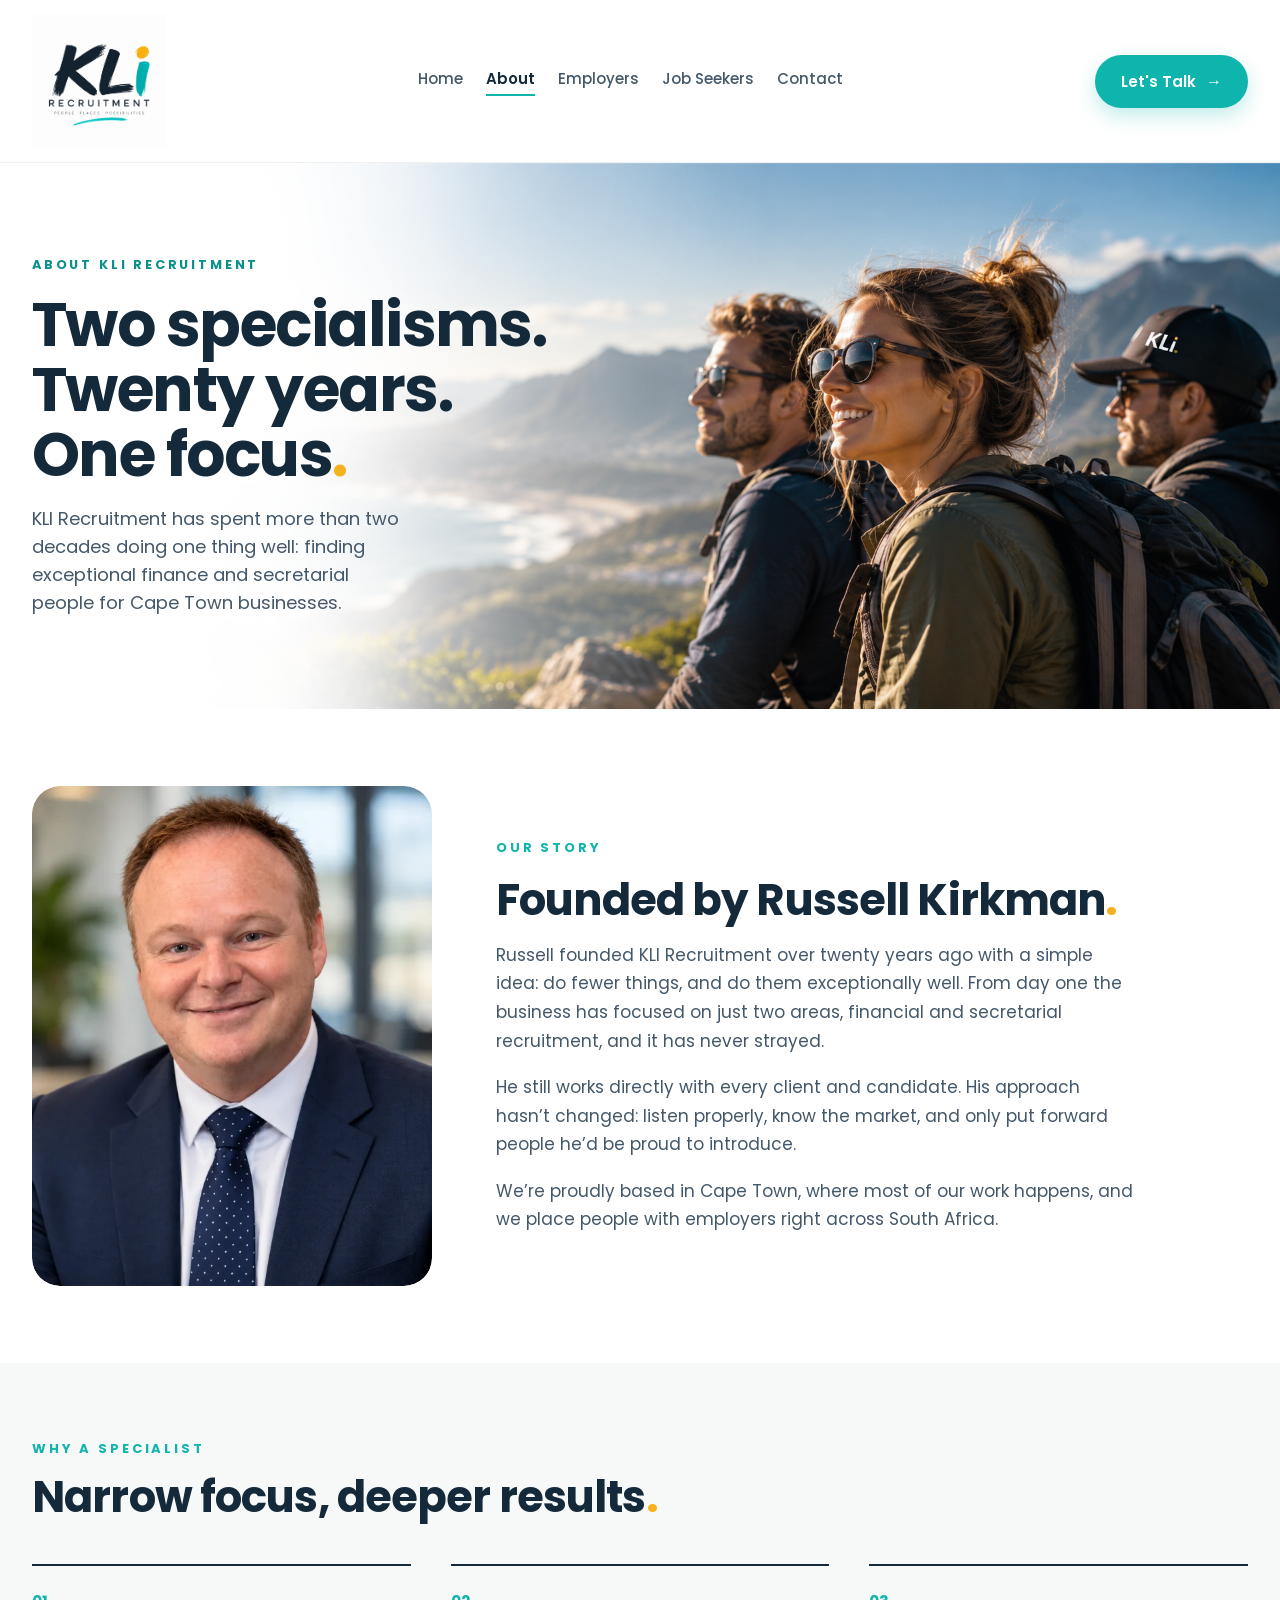
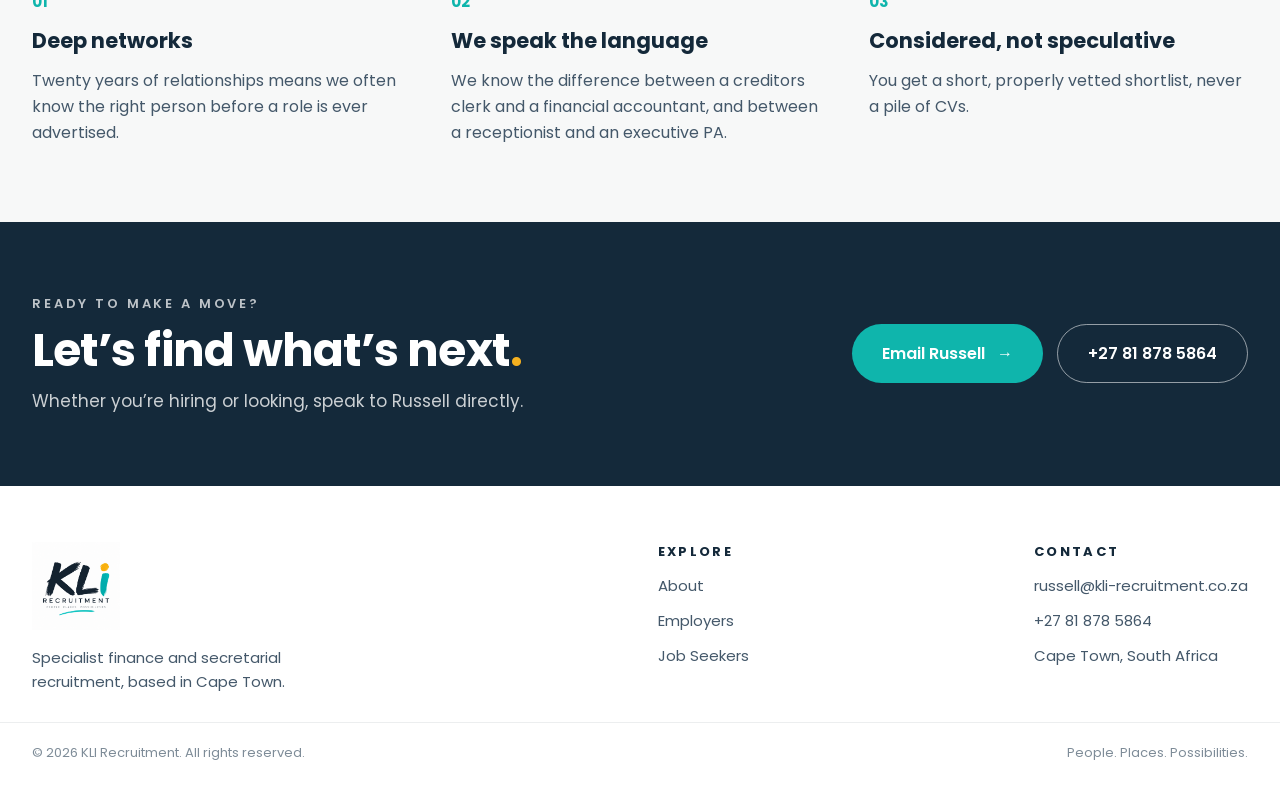
==== about.html @ b8b216cc "Add KLI Recruitment website pages and images Co-Authored-By: Claude Opus 5.5 <noreply@anthropic.com>" ====
<!DOCTYPE html>
<html>
<head>
  <meta charset="utf-8">
  <title>Bundled Page</title>
  <style>
    * { margin: 0; padding: 0; box-sizing: border-box; }
    body { background: #faf9f5; display: flex; align-items: center; justify-content: center; min-height: 100vh; font-family: -apple-system, BlinkMacSystemFont, sans-serif; }
    #__bundler_loading { position: fixed; bottom: 20px; right: 20px; font: 13px/1.4 -apple-system, BlinkMacSystemFont, sans-serif; color: #666; background: #fff; padding: 8px 14px; border-radius: 8px; box-shadow: 0 1px 4px rgba(0,0,0,0.12); z-index: 10000; }
    #__bundler_thumbnail { position: fixed; inset: 0; width: 100%; height: 100%; display: flex; align-items: center; justify-content: center; background: #faf9f5; z-index: 9999; }
    #__bundler_thumbnail svg { width: 100%; height: 100%; object-fit: contain; }
    #__bundler_placeholder { color: #999; font-size: 14px; }
  </style>
  <noscript>
    <style>#__bundler_loading { display: none; }</style>
    <div style="position:fixed;bottom:12px;left:12px;font:13px/1.4 -apple-system,BlinkMacSystemFont,sans-serif;color:#999;background:rgba(255,255,255,0.9);padding:6px 12px;border-radius:6px;box-shadow:0 1px 4px rgba(0,0,0,0.08);z-index:10000;">
      This page requires JavaScript to display.
    </div>
  </noscript>
</head>
<body>
  <div id="__bundler_thumbnail"><svg xmlns="http://www.w3.org/2000/svg" sc-camel-view-box="0 0 100 100"><rect width="100" height="100" fill="#14293A"></rect><text x="50" y="58" font-family="Helvetica,Arial,sans-serif" font-size="26" font-weight="700" fill="#ffffff" text-anchor="middle">KL<tspan fill="#0FB5AC">i</tspan></text><circle cx="66" cy="34" r="4" fill="#F5B120"></circle></svg></div>
  <div id="__bundler_loading">Unpacking...</div>

  <script>
    
document.addEventListener('DOMContentLoaded', async function() {
  const loading = document.getElementById('__bundler_loading');
  function setStatus(msg) { if (loading) loading.textContent = msg; }

  const FONT_MIME = /^(font[/]|application[/](x-)?font-|application[/]vnd\.ms-fontobject)/i;
  const MIME_TOKEN = /^[\w.+-]+[/][\w.+-]+$/;
  function toBase64(bytes) {
    let bin = '';
    for (let i = 0; i < bytes.length; i += 0x8000) {
      bin += String.fromCharCode.apply(null, bytes.subarray(i, i + 0x8000));
    }
    return btoa(bin);
  }

  // Error sink persists across replaceWith since it's on window, not the DOM.
  window.addEventListener('error', function(e) {
    // Failed resource loads (CSP-blocked links, scripts, images) fire plain
    // events at the element — warn only; real JS errors carry message/error.
    if (!e.message && !e.error && e.target && e.target !== window) {
      console.warn('[bundle] resource failed to load:',
        e.target.tagName, String(e.target.src || e.target.href || ''));
      return;
    }
    var p = document.body || document.documentElement;
    var d = document.getElementById('__bundler_err') || p.appendChild(document.createElement('div'));
    d.id = '__bundler_err';
    d.style.cssText = 'position:fixed;bottom:12px;left:12px;right:12px;font:12px/1.4 ui-monospace,monospace;background:#2a1215;color:#ff8a80;padding:10px 14px;border-radius:8px;border:1px solid #5c2b2e;z-index:99999;white-space:pre-wrap;max-height:40vh;overflow:auto';
    d.textContent = (d.textContent ? d.textContent + String.fromCharCode(10) : '') +
      '[bundle] ' + (e.message || e.type) +
      (e.filename ? ' (' + e.filename.slice(0, 60) + ':' + e.lineno + ')' : '');
  }, true);

  try {
    const manifestEl = document.querySelector('script[type="__bundler/manifest"]');
    const templateEl = document.querySelector('script[type="__bundler/template"]');
    if (!manifestEl || !templateEl) {
      setStatus('Error: missing bundle data');
      console.error('[bundler] Missing script tags — manifestEl:', !!manifestEl, 'templateEl:', !!templateEl);
      return;
    }

    const manifest = JSON.parse(manifestEl.textContent);
    let template = JSON.parse(templateEl.textContent);

    // Nested page bundles (iframe targets). Each ships ONCE, in the ROOT
    // document's manifest; frame srcs carry an about:blank#<uuid> marker
    // instead of a substitutable uuid. Every document mints the blobs for
    // its OWN frames — from local text at the root, or text obtained from
    // its DIRECT parent over the relay protocol below — so each frame
    // navigation stays same-origin with its initiator and a deduped page
    // loads at any depth on any host, including a file:// download's
    // opaque origins (where a blob minted by one document cannot be
    // navigated to by another).
    const pageOrderEl = document.querySelector('script[type="__bundler/page_order"]');
    const pageOrder = pageOrderEl ? JSON.parse(pageOrderEl.textContent) : [];
    const pageSet = new Set(pageOrder);
    const pageTexts = {};

    // ── Nested-page text protocol (parent-chain relay) ──
    // Page bundles ship once, in the ROOT document's manifest. Every
    // document mints the blobs for its OWN frames, obtaining page text
    // through a strict parent-chain relay: a document only ever SENDS to
    // its direct parent (which, for every document the publisher's own
    // runtime minted, is another publisher document) and only ACCEPTS
    // text from that direct parent; requests from below are honored only
    // for the document's own child frames, and the ROOT never sends
    // upward at all. That last rule is load-bearing: the artifact host's
    // frame-ancestors allows claude.ai (and friends) to frame an
    // artifact, so window.top can be a FOREIGN document — a top-addressed
    // protocol would hand page uuids to that ancestor and accept forged
    // "page text" from it, minting attacker HTML as an artifact-origin
    // blob document. The chain never touches the ancestor: requests stop
    // at the root, replies are origin-addressed per hop (never '*' when
    // an origin exists), and both directions are origin-gated (on https
    // a foreign sender's origin can never equal this document's; in
    // opaque contexts — file:// — everything serializes as 'null', where
    // an embedded EXTERNAL frame still fails the gate by carrying its
    // own real origin, and a sandboxed child of such a frame is excluded
    // by the own-child-frames check plus uuid unguessability). Shape is
    // deny-by-default: one request form, one reply form, no error
    // replies.
    // window.origin is the SERIALIZED SECURITY origin ('null' in opaque
    // contexts such as a sandboxed preview iframe) — location.origin is
    // computed from the URL and stays 'https://…' even when the document
    // is sandboxed, which would misgate every opaque chain.
    const OWN_TARGET = /^https?:[/][/]/.test(window.origin || '')
      ? window.origin
      : '*';
    function trustedOrigin(e) {
      if (e.origin === window.origin) return true; // https chains; opaque==opaque
      // file:// trees: Chrome serializes the file document's origin as
      // 'file://' while the blob: documents it mints serialize as 'null',
      // so the two legitimate shapes can never string-match — accept the
      // pair in both directions. https origins never serialize as either,
      // and sender identity (own child frame / direct parent) is checked
      // separately.
      return (
        (e.origin === 'null' &&
          (window.origin === 'file://' ||
            window.location.protocol === 'file:')) ||
        (/^file:/.test(e.origin) && window.origin === 'null')
      );
    }
    // Non-empty only in the root document (nested bundles ship an empty
    // island), so it doubles as the root marker: the root answers from
    // local text and treats a miss as authoritative — never relaying to
    // its (possibly foreign) parent.
    const isPageRoot = pageOrder.length > 0;
    const blobUrls = {};
    const resourceBlobs = {};
    const UUID_SHAPE = /^[0-9a-f]{8}-[0-9a-f]{4}-[0-9a-f]{4}-[0-9a-f]{4}-[0-9a-f]{12}$/;
    const pendingFrames = {}; // uuid -> [{el, frag}] awaiting text for own frames
    const pendingRelays = {}; // uuid -> [childWindow] awaiting text to pass down
    function mountPage(el, frag, text) {
      const pageBlob = new Blob([text], { type: 'text/html' });
      const u = URL.createObjectURL(pageBlob);
      resourceBlobs[u] = pageBlob;
      el.src = u + frag;
    }
    function deliverPage(uuid, text) {
      const frames = pendingFrames[uuid];
      delete pendingFrames[uuid];
      if (frames) for (const f of frames) mountPage(f.el, f.frag, text);
      const relays = pendingRelays[uuid];
      delete pendingRelays[uuid];
      if (relays) {
        for (const cw of relays) {
          try { cw.postMessage({ __bundler_page: uuid, __bundler_text: text }, OWN_TARGET); } catch (err) { /* gone */ }
        }
      }
    }
    function ownFrameWindows() {
      const out = [];
      for (const f of Array.from(document.querySelectorAll('iframe'))) {
        try { if (f.contentWindow) out.push(f.contentWindow); } catch (err) { /* detached */ }
      }
      return out;
    }
    window.addEventListener('message', function (e) {
      const d = e.data;
      if (!d || typeof d !== 'object' || !e.source) return;
      // Origin gate first; the structural checks below (own-child-frames
      // for requests, direct-parent + solicited-uuid for replies, the
      // root's never-relay rule) are what hold in fully opaque chains
      // where origin strings can't discriminate — a sandboxed root's
      // FOREIGN wrapper still fails all three even though both serialize
      // as real-vs-'null' rather than matching.
      if (!trustedOrigin(e)) return;
      if (typeof d.__bundler_need === 'string' && UUID_SHAPE.test(d.__bundler_need)) {
        // Requests are honored only for this document's own child frames.
        if (ownFrameWindows().indexOf(e.source) < 0) return;
        const uuid = d.__bundler_need;
        const text = pageTexts[uuid];
        if (typeof text === 'string') {
          try { e.source.postMessage({ __bundler_page: uuid, __bundler_text: text }, OWN_TARGET); } catch (err) { /* gone */ }
          return;
        }
        if (isPageRoot || window.parent === window) return; // authoritative miss
        const waiting = pendingRelays[uuid];
        if (waiting) {
          if (waiting.indexOf(e.source) < 0) waiting.push(e.source);
          return;
        }
        // Never-answered uuids would otherwise accumulate forever under a
        // request spray; past the cap (far above any real page count) new
        // relays are dropped rather than remembered.
        if (Object.keys(pendingRelays).length >= 128) return;
        pendingRelays[uuid] = [e.source];
        window.parent.postMessage({ __bundler_need: uuid }, OWN_TARGET);
      } else if (
        typeof d.__bundler_page === 'string' &&
        UUID_SHAPE.test(d.__bundler_page) &&
        typeof d.__bundler_text === 'string'
      ) {
        // The shape test is load-bearing beyond tidiness: the solicited
        // check below uses the in operator, which matches prototype keys
        // ('__proto__', 'constructor') — an unshaped key would reach
        // deliverPage and throw, painting the error banner.
        // Text is accepted only from the direct parent — the document
        // that minted this one.
        if (e.source !== window.parent || window.parent === window) return;
        if (!(d.__bundler_page in pendingFrames) && !(d.__bundler_page in pendingRelays)) return;
        deliverPage(d.__bundler_page, d.__bundler_text);
      }
    });

    const uuids = Object.keys(manifest);
    setStatus('Unpacking ' + uuids.length + ' assets...');

    await Promise.all(uuids.map(async (uuid) => {
      const entry = manifest[uuid];
      try {
        const binaryStr = atob(entry.data);
        const bytes = new Uint8Array(binaryStr.length);
        for (let i = 0; i < binaryStr.length; i++) bytes[i] = binaryStr.charCodeAt(i);

        let finalBytes = bytes;
        if (entry.compressed) {
          if (typeof DecompressionStream !== 'undefined') {
            const ds = new DecompressionStream('gzip');
            const writer = ds.writable.getWriter();
            const reader = ds.readable.getReader();
            writer.write(bytes);
            writer.close();
            const chunks = [];
            let totalLen = 0;
            while (true) {
              const { done, value } = await reader.read();
              if (done) break;
              chunks.push(value);
              totalLen += value.length;
            }
            finalBytes = new Uint8Array(totalLen);
            let offset = 0;
            for (const chunk of chunks) { finalBytes.set(chunk, offset); offset += chunk.length; }
          } else {
            console.warn('DecompressionStream not available, asset ' + uuid + ' may not render');
          }
        }

        if (pageSet.has(uuid)) {
          pageTexts[uuid] = new TextDecoder().decode(finalBytes);
          return;
        }
        if (FONT_MIME.test(entry.mime) && MIME_TOKEN.test(entry.mime)) {
          // Strict artifact hosts allow font-src data: but not blob:.
          blobUrls[uuid] = 'data:' + entry.mime + ';base64,' +
            (entry.compressed ? toBase64(finalBytes) : entry.data);
        } else {
          const blob = new Blob([finalBytes], { type: entry.mime });
          blobUrls[uuid] = URL.createObjectURL(blob);
          resourceBlobs[blobUrls[uuid]] = blob;
        }
      } catch (err) {
        console.error('Failed to decode asset ' + uuid + ':', err);
        const blob = new Blob([], { type: entry.mime });
        blobUrls[uuid] = URL.createObjectURL(blob);
        resourceBlobs[blobUrls[uuid]] = blob;
      }
    }));

    const extResEl = document.querySelector('script[type="__bundler/ext_resources"]');
    const extResources = extResEl ? JSON.parse(extResEl.textContent) : [];
    const resourceMap = {};
    for (const entry of extResources) {
      if (blobUrls[entry.uuid]) resourceMap[entry.id] = blobUrls[entry.uuid];
    }

    // Artifact-host CSP (connect-src 'self') refuses fetch() of blob: URLs —
    // consumers read these Blobs directly. Survives the swap like the error sink.
    window.__resourceBlobs = resourceBlobs;

    setStatus('Rendering...');
    // Page uuids have no blob here — they ride inside about:blank#<uuid>
    // frame markers the pass below resolves after the swap.
    for (const uuid of uuids) {
      if (pageSet.has(uuid)) continue;
      template = template.split(uuid).join(blobUrls[uuid]);
    }

    // Strip integrity + crossorigin — blob URLs from a file:// document inherit
    // a null origin, so crossorigin forces a CORS fetch that SRI then rejects.
    // The manifest bytes are ours; SRI protects against CDN compromise, not this.
    template = template.replace(/\s+integrity="[^"]*"/gi, '').replace(/\s+crossorigin="[^"]*"/gi, '');

    const resourceScript = '<script>window.__resources = ' +
      JSON.stringify(resourceMap).replace(/<\//g, '<\\/') +
      ';</' + 'script>';
    // Inject after <head> so the DOCTYPE stays first; prepending the script
    // would push the parser into quirks mode. DOMParser always emits a <head>
    // (synthesizing one if the source HTML omitted it) but may carry
    // attributes through, so match the full opening tag. slice() rather than
    // replace() keeps us clear of $-pattern substitution in resourceScript.
    const headOpen = template.match(/<head[^>]*>/i);
    if (headOpen) {
      const i = headOpen.index + headOpen[0].length;
      template = template.slice(0, i) + resourceScript + template.slice(i);
    }

    // Parse the template and swap the root element. Scripts inserted via
    // DOMParser/replaceWith are inert per spec — re-create each with
    // createElement so they execute, awaiting onload for src scripts to
    // preserve ordering (React before ReactDOM before Babel before text/babel).
    const doc = new DOMParser().parseFromString(template, 'text/html');
    document.documentElement.replaceWith(doc.documentElement);

    // Resolve page-frame markers: mint this document's own blob for each
    // framed page — from local text when this is the root, otherwise by
    // asking the direct parent over the relay protocol above. An
    // unanswered request leaves the frame on about:blank, the same
    // degraded state as a refused embed.
    {
      const MARKER = /^about:blank#([0-9a-f]{8}-[0-9a-f]{4}-[0-9a-f]{4}-[0-9a-f]{4}-[0-9a-f]{12})(#.*)?$/;
      const needed = [];
      for (const el of Array.from(document.querySelectorAll('iframe'))) {
        const m = MARKER.exec(el.getAttribute('src') || '');
        if (!m) continue;
        const text = pageTexts[m[1]];
        if (typeof text === 'string') {
          mountPage(el, m[2] || '', text);
        } else if (window.parent !== window && !isPageRoot) {
          const had = pendingFrames[m[1]];
          (pendingFrames[m[1]] = had || []).push({ el: el, frag: m[2] || '' });
          if (!had) needed.push(m[1]);
        }
      }
      for (const uuid of needed) {
        window.parent.postMessage({ __bundler_need: uuid }, OWN_TARGET);
      }
    }

    const dead = Array.from(document.scripts);
    for (const old of dead) {
      const s = document.createElement('script');
      for (const a of old.attributes) s.setAttribute(a.name, a.value);
      s.textContent = old.textContent;
      // text/babel scripts with a src: read and inline. transformScriptTags
      // does XHR against the src, but blob:null/ from a file:// origin is
      // silently dropped. Inlining makes it a plain inline babel script,
      // which transformScriptTags handles unconditionally.
      if ((s.type === 'text/babel' || s.type === 'text/jsx') && s.src) {
        const pre = resourceBlobs[s.src.split('#')[0]];
        s.textContent = pre ? await pre.text() : await (await fetch(s.src)).text();
        s.removeAttribute('src');
      }
      const p = s.src ? new Promise(function(r) { s.onload = s.onerror = r; }) : null;
      old.replaceWith(s);
      if (p) await p;
    }
    // Babel standalone auto-transforms type=text/babel on DOMContentLoaded,
    // which fired before we swapped the document. Trigger manually if present.
    if (window.Babel && typeof window.Babel.transformScriptTags === 'function') {
      window.Babel.transformScriptTags();
    }
  } catch (err) {
    setStatus('Error unpacking: ' + err.message);
    console.error('Bundle unpack error:', err);
  }
});

  </script>

  <script type="__bundler/manifest">
{"df529d40-0fe2-483d-8a27-7a8b4a7b7fa1":{"mime":"image/png","compressed":false,"data":"[base64]/Q2kTYzJwYS5pY29uAAAAABhjMnNoZ/[base64]/[base64]/QglLaxFALtS5gPoGKhkyyVTvEpSZ4pTNo2T0hDI/[base64]/QglLaxFALtS5gPoGKhkyyVTvEpSZ4pTNo2T0hDI/[base64]/[base64]/sEFM3evJ947IDq0D2OHmBvNTZwav7R/MxFEqlQwN0a4B/2aeUQLc1dVowNjEXwdEt2sWC/[base64]/[base64]/[base64]//PUy0oy4X+dsgG7rW3yXWzDnEw8uQrgDxnCa/[base64]/[base64]/zMflibJ21F4bQqB5wEvQUwV6ExLiAuyeLIEFTboZIWT74kNZj+LwVp3Bu4TePeBy8a6Gz1wYri0/[base64]/b52I9yw6aYExqtAypB2mEeLkcIUr0edFG+XQTseoK2wPv6D+gnpYvo/mLzDGDxA19IGspzAX9zleQZTm7MTno13lgR4deCF9zSFkdDd5vfSBmIeZ+jOaRZTl7gTgtHl/J1Qtd2PbZ/pCLc7QfGbx/UckaM1lHHtbd68pP5IyfVgAISUHWKcKBo6ee8hCh8nCrqKanAL/7JdhEZRlWwL2PqfZ70FbBEpEDeQDZcRIpUa1dI/[base64]/qzMf+dhyJTmYKaYgtEO3DRqIq5H+M1BKcV0YtWBhi1cqo+n74wtlhahbLNV2gk6OyZagv7e+Y5/x+ukj0qqFx/JOvf+qnThhziGnVQsD5hJKFTxDLVLM9OvjdKWURecpDnpa4h1iWIe/RkXsCAwEAAaOCASYwggEiMBIGA1UdEwEB/wQIMAYBAf8CAQAwDgYDVR0PAQH/[base64]/3t/AysNAGtW9cutHr0qga2lptBNoz4Uk+STEQxp1eSMqG7mN1QIFuIlnOxlZig8Mz2iGpqiu81nZErnvnQhBKFuw6smxDss2lW5/UdOBOCNeJs3g8R0O8VHYe9tQXKk211DU8mWTuUd4AQ636jdLtGvWJfW5/RfBHIjPGvPC705AasGjJOoj6cPdlk+4QSS9ffZ+0ZiBatubtSIRqCzLypqX6VO2vjU/MzZozypd0UbCsH5mLk5y8yhccAqghJx0+T2JeJRIW3WFd/kU41vSn0Xjl7AugzVDnd5IYF6zu33HB2bjrayikJWnY9rQSoO/muci+4aoyjPX/Pp0GQe1u7CiUsY65LP9a/CJwVNuJGhNyWZ5v2A3PS8xzd7vrQBLWdY8C/nw7OLceVEA3owtqWydT5bI34701SmOrnHzA4cMxXVajV6gXZ/L/5X2mn4DD4/71SPAYt7RsNjnvof7cR/L3CEK/ZWgvSnyyTXbF4kezq9qVg7GBFps5yP0nB0/4tuJrvDq0XHUwWWnEe1xkarXvX8iIsZaKM1D+V8apVltavruf+6uOCbSkeyzuwVL4kCfRXur5wMTcTJzgH1Mj2P9yY0C/[base64]/ygHNQwg44A35f/vWXr3wIIKMszPwm+NVYYFjIwMjYwOTIwMTEyODQ5LjMzNTUwOFowA4ABAQIIT8mFYFOKrG+gghBmMIIE9jCCA16gAwIBAgIUYdtGKDKKjI1KBre//mDjAmw/[base64]/Sefx3inYQTK/w4pYSr7oYjNX6iil50OiS+LkcgfvLCWkD0IHFWCwZaONmoVrYlp6JDbLEQyg6gKzXflNejuqGRb/rjgjp3nAiChKMM13acQN+ki9wlNl5q0hHPALnypUEcooLTwaR/wsIcpeln+DxQUNUL52WlSF0ogN/JozA/xLbeCliAbSxEORhJcPaQUhrhLRWY4ok5NJ8qVunUMzE6Hap90wyAVBQEkXw3Eflyu/h3zHwuV7QCR3zz1hpsqEl4O1g8c0N3J+g3ITcPJhFoYSSzkOHMaYFK4TO7G87e22N1qqc4gul3WxFw1EGTyAyMRUz9ijmUFEV1wK9TJawmBRVLoGlftWkZd2l12nCV5EGiDUaSYhHWRcphV/9jjQ2Kx7WlnJ0G8xY/yagcrg0no4S0YNA67OQevZ720lR7IArK9RWfNcgGIlF9VSwYsra/tpfQkr3cDPoOKZFGPkYwMOZZLsD2u+gSZoT4YjD3wvhc2oS71Y7UCAwEAAaN4MHYwDAYDVR0TAQH/BAIwADAOBgNVHQ8BAf8EBAMCBsAwFgYDVR0lAQH/BAwwCgYIKwYBBQUHAwgwHQYDVR0OBBYEFKQnVIKiioB7PcWGzT9w2cKDmVF4MB8GA1UdIwQYMBaAFPIU8LDHF1Q9I0OF3Mpz0HKAPbioMA0GCSqGSIb3DQEBCwUAA4IBgQAg+yRPQcDAvJiyMhIgEI0gmUg1Ek/ERlZ+pz4/tqUj+SpIPuBRnR9FQHjBu4NOk1DJmyeWaN9NzvL2HNJ5q+/qwR/aP/WYWQjmcM2J9O5Hi6rL7P+MfhThRtiR5py4HuQ0Rv9h0nj4fTg541LtG19m6HPAAHI75KirjoYbKqM3Ifk733tcVNhMx2oqS3/PQ3RgBYBzo8nRd6+Hqf21sYRqbr+IKs6aoZqrop6CSAcMN8UCY1GX21J8bx5nyWkIQtXP9futG16LkOLgCHk8LhsTg2qepeglQY+FEAHt5BjBoDqN/p1SUBrvh97hZM1V+SEg37Yp758nbtG6NEarSiJP52IVd91FI91hLcIxKY/EuX55AgartFfUwezPHQbhXHtlSbAZ602rpMcnQE6mtLWPz3zDtEOndtNeMGPuqBeuNSh0ZKtaNeNbLzo+Tgph1jBNQ5v/[base64]/lsRYoVYLf3ri9eojVOhTiFaZ80ndBN2EM9zTRt/GOT/NNwu0roduhqTmZJoO38+Bi+75oXt6h3rO+3OMy51CozxHYP1kARd8v+x10XLUDT3os8wBjWQBRBmcuUPyx9AGtS/J7KULcJR0UV4QUjVfqxT29UmJX0fbr4aOEiHHrcipFDixW2LhJDsWIcoL7KJI4u77+k0U3ouD8xzyY9xQBQ6vLZJCBk7dVzni5weKreVjwF+dSAouitr/b7qKNcy2irRNswd/LENHRrVW3Gh/vyMjyecQ5FE/fsUA/7/tYEMSa70MRNYeJC26/DK25fKxkb5uKw741cRM0fwHN9j6LpvW2CvCVlhAgwae0VAgMBAAGjezB5MBIGA1UdEwEB/wQIMAYBAf8CAQAwDgYDVR0PAQH/BAQDAgEGMBMGA1UdJQQMMAoGCCsGAQUFBwMIMB0GA1UdDgQWBBTyFPCwxxdUPSNDhdzKc9BygD24qDAfBgNVHSMEGDAWgBRYwkCgPEd2K6jmbqiRlo6WyLfZ5DANBgkqhkiG9w0BAQsFAAOCAgEAkuw3XN5s62TarqERCTByrtxyCPU7vA96PdbG4S/2gzN96B9XQBhOTJmqa9SZ2RSL22vWTPjK0Fkz06GgOFwjiEQk+4fh9pMGJ7yh7UxfZ13/Nasx0ux7EdRAQzdPwoQbnLpkyA+woh1+mjb44dCCs1BDsuBVvYCUyFlSTkp03l3HRVibt/owqjvcR7zVLiy5OBhjLHlat91VrT1C34gDz/Fo/nMA1Fq33iQCl5HA52f+3KYK86VGEbNRHH8Sz42vX+MYyLhAxr3j+dZLcdBkXeVkwkvAXnfRPcdbnhXPe/2UlOcBSwhR2vtk9KsR8DWU8fa+fisO3bKaPVDdUMOWZI5tqwxznygGOwR30Jftb0VPsTMuX0brg7apYR+814Ku+IBvwuNpFTDmbXw6RJIrBpgtr9w0wb6lKkjnh8jeOAy1BAwzyuOEUHDxsh5L3o1P9pEZ3F+F+vHm0dfKp+60n/YheCmB8ONwWHcBEIakOkuXg0bo2sJqdsmpEsshHA9FvmWxoIYugLxZS02bQx9ttNeE4Pzw1chhkA1DjhNqncPxITyEXQb+O9bYIzlFC18dcQ36Mv2ggJVEtU8A5cN0/eJOh3KG9PBRAYceCL3UtSs1bAYQkqQ7a2qduv3AOwecdsIM1Rg5f0na45QcPlAIatdM4olhne/rz8XDQG5wejgwggXmMIIDzqADAgECAhQTUDtsiYzwJAMzLI/[base64]/AGq9gvsGazXma3Gya/jaawZgWpD/kLJ26paVQc7MKwvka88RJL3i90uy85z/0m9EaD/KgYaIsiSXKUQYRF/klEJzSxi/0icRBEg7+Jh7TbTXN7Ls1YECohVG+9u6QmPEq2J16EGtq2S7ZY/PlFFwpxYYiwYocaM3rOJ6pUJZbI0P7OP9CfDs6oVEvJclI3DH/UHLu8Hyhd80Yb4Fh8z+/bujSG7GmCDbkazL7/neoXptc3d0xkEyOZf8WgctBzigxU8oYQ85IBG591mQWsykQ5LQuOrdUWnJWV/Ooan0e7+ZhH91lyA5ICUmZMnTwCqLM3ZMAU6wjvYKFILHvvu0doXcA7jpGM6Ke7K/pBjFmtGZvsomToH6VDg8hzkH4XvCO6c25wNUzXXjQ0Ccxz1AwcnMdHtpqwsCTz63cD2SH9vsIToh29T7v/5IsmXcuC/YG3Ji2nQkDOv30GgnHj19a6X5IDQkrtR6KgxsE8lsVPCwQA6+Rop1Bt1Jo0Q0RGhm/sMDaT2C97imq7YeNcVwojI2IoyUUY0XYBfx7YY9sRlQ7GFzJsIKvg8ixIz8cnxpb7qLXVLUqU667hdum+pee7ISJcvN6QMkWtoVYR1vxJGE5okze2MaoIvKev1tMLMsCAwEAAaNmMGQwEgYDVR0TAQH/BAgwBgEB/[base64]/R9GOsPJvyD/yGowaze2xuTqxnN0DB2GDqTnc6qZwMNORougHTfbfB+E3Yv6epQQYs4PWzl4D7uL9tkVDZeEb5iRbbRIbSAPIwY69qc1kqp1VRlW2vRWH7ASYfr60tfkgw7lNeahvahWc5H8Disw7B/A3Rk0cBSO6Gxeyhr4Q5pl/gCGAwoFzsn/66kEJ73Zcug9Oq5vZTOROKYsQpIaO5VqSGlYI/+ytZ90XuGIJwO86h40MbaQC7IgQULXGKoKsH7VucYeQeOEa/s5dvTcP5GzGOoZPE86a+lZLxev4UILR6wzuO506QR11K7cIuGnfsuvwr20lUrI0IrQ1zsoYJhP89x7bD3l+nky8I8/Kx3t7bcIMFM6YmyD7Ivf8N+kmScCLWE3syW/YmwS7VDfdLprYb9Gdktn70A7sC0R1YjfEgVkQ5OD2eJIHtiCMHJXlXx9gbGUSNXb++HvhQgRnm+lAKxyCAonZWKiCZVBWZS7xh/2Uu6qFoU6cIsrZ8Lw1xC86H1J2R5cYwKWp79uflFeQdwHuFqA7U3lo5Y/UW/[base64]/5g4wJsP3G3MA0GCWCGSAFlAwQCAQUAoIIBJTAaBgkqhkiG9w0BCQMxDQYLKoZIhvcNAQkQAQQwLwYJKoZIhvcNAQkEMSIEIKxcaK0/NXVXBG8oANgmWR+ITiTDgPyEAdf4/+yzKNqzMIHVBgsqhkiG9w0BCRACLzGBxTCBwjCBvzCBvAQgvU+5spBMgTZniG7vQeFt/[base64]/5g4wJsP3G3MA0GCSqGSIb3DQEBCwUABIIBgLmLi+MLym9Ylf1CgjdpmEK/Fse2qp6o37vRmgupGfnnnowtRIIjxUh+oq3LzYyXS5b1F4yxZGfNP2ZqMKE0w+Wp2ftpUPJaNpipELcI/G8RFk9HuvXglGwarwGWF+H0qX4vLXBtjFM/2OJlNFQybSAligd9LSl2fKmVwdL9B1Ke4bBfJP57FzJI5DDWej8TRhVaAxqw58bT4lwJgWIkVhknPr5KJxW30BendSPxN6YFHHICQ6ac+O2BcVoU7l7sobNZ0k+WdcCRuPdDwhFFAcIfQ9xNgXzVaFsZQo/Tk7dM6cOIQcPLsA1WQkVI2mCQo/8usWz9YnxbD5Yf2uj+MdwVprKjh1kYgRnIwSvkAlpQeCeh6+/[base64]/[base64]/bEHXSQcLiSYJy91J7fSOzJphsk5ceqqMqj1ya4FSA/04fzxqdkHWJamLAdbjnAAGcRzcBldWlpT4G1agrtjisAACHMRBcS0AS3w4xULNFssDTHWgzi3Xg6CvY3OdDHlT5d3sK54HISQJE/VcwwRJ7zMM5p7b80BypFrGpKYNLPG1m2vWHIEtHiCdPVDgytTtjh0dPYZsawQof18eXYPCjq+kPoHZb3bg9JD8KDYuuxLKuh5UvgTmR0F8tfUAVhRF7r9uQHqu4gxBhamoPpJtV/98syz1hjlOpsfqv+1sAIdo/6pFMUa0b2IkNJZ3oZQgbbk2UtsHOu4zWr1/M88JBnT3TSNFbVH97AXCy3qpx7OBrNSjRByyEsvlB+76V4bjUDvXCOAixVh5UsQrmMK3UyvxtYMyj5AVM3gGm/[base64]/XnkXDnernUGoaflxM0Emhz4J8RMmCvxqp0RvC1MGby63rwqoBEeEOfyqti8dK3TDFSpiRE/SPWMtJ5wdqsLGbs6IiSQ4QRL20slZOBPPGJrAEni9RJ02tixmgqKKbIHBlzpR1sC4LpbNSwCsod86clbFnCuLKfFHJuNOIVGxsNo3gDOzMAcSXKraUBuclbtxhDTqLTW4L8ZF50O3vEOu9Tq5b77YNxnHY8n8JuA23sWWTvHwM5qwz6EIyfQP+5PLEIzE8D300lNK/MXblChWs2W5rhMHPX8vc/4J3Mh9G5ks+D1MRcZvserQXxAgMBAAGjgYcwgYQwDAYDVR0TAQH/BAIwADAfBgNVHSMEGDAWgBQ5PRBH3JePr4h7TXMYHc3l7qSlKjAPBgkrBgEFBQcwAQUEAgUAMBMGA1UdJQQMMAoGCCsGAQUFBwMJMB0GA1UdDgQWBBRj8xGiXg7NzcUQUrk/89M1Zm3IfjAOBgNVHQ8BAf8EBAMCB4AwDQYJKoZIhvcNAQELBQADggIBAHcFB+y6Jzj4zPVsCxkVPijUswrPd/WGaHx1g+VJxGj6w2a90nB3/EwmiPcwS1QfZM6RfACvt1q15KqZn4c26WCcsCKOveYU/8E1G9hkX6zRGz7hQImoGMyJ56AyZrUuF7/xOU0a/WxzvvYANnDj1V952dZywTJM9IWpHUK4RoKAM8VoLLsS5fwynolfn9D+n4trXARedJ9QG/[base64]/6NiRjjRYNobf1c62JcWTWfdzwTMBFPswb4y5Bek90ntoPjb2+ex4Kvux+vBCdDHumtgbSG4Ysfie0CvJxI/[base64]/[base64]/6XSKq+/[base64]/WdJfnOnCOrV9PRr5ENrGIjsOg43d1M+ZhKcoUfulZk4/v99pS+EBK6LmpGUQR1ELprtlAdWcOitEwgvyDZfhKGbvdElzzIiY+dmEnwYeobXcL9Xy669kxrh/iV994t99GfCVH4r0J+qcKI2wG1gLG2cGmKz+cjw3KPwozKyy4m1oXNYFUc/5BsdXamajMu8elaOzBJIzV0rhfuDWaQ0H5nZisf7moohZMTeo9DNmMnx4REfT6fiytJ67Xb9/[base64]/dQGcwQtHcThBzzARBE+zj4RYZmQgajqNShFYzJzvYo2Ze7bkcADT6vJdwvEsAu8sOvOLx1Ti/DxJ52+NoG6HnseotGkuc0i/dplRfvVoB1uvaiT3cPI1oc4m5XDUlzJTzbgcnaLJbr5Cf6EOSJ5Ec5qbNUqtPdCifkxGX+0Ndosdgt+vrCON/tedtabKUuxDwpjkkBdM0K2hUUYstS0e3vT7QkD4u+1tJVLKqMQyotF/9S4cjMNIDeSXL4/9tQGNFbfr/[base64]/uefDuuN3IiA9RXVFlmMn2CqF8EHzDJazAHfv7dc1El1CD1/KYFU1pBOSv6CiQmW14fm9HnF3SSyAS46n69LljnDsxxl4GOy946S4WIJTZp1TmNX160jfHTSc7cGJQC+rUkzaTuLPF+fWrV9U9xwjyfeYDKlNE+V/b+0yTK2VFwikksa9uvsFZnHPnfIU3YXn2tx5zV6L4dUHH5izu1Eg5D2NQtXFERXP5YQhohhSlzfZ6HRXztj2Ib+0stek6b94rYQfmu7p3XJ0eGLIS/7hPhd3MkwMtnGnGFO/fEKti4zOT6oyNjFFt2Ww+LR9vo0xPcx6LKvexsOtpLmIUGdDmZJXj7jWf1RwmoQXW9tvW/qTJDvlQ7TDZQokVvEPMAqnwvJrwpVftLqIYe83Hy+HrM9jUkhx/uZkiT0dg8j7ZdKXMIVMcY+ljj/TYM9BP8XomWUFgutQwAuoWzNwItOYWcKzuc87af26GRvtZWBrvG0QmdDBrSG6/9py0QVfLFYRgGtl99WM3TXdhsSlv0po/4R3Wq9lV+UaswJp3PFP8S8NNUkd0HbzX12mtZAwDiDv6a46s855Ch/pwy60sVAvrT75sm566rFbi8KSMBX5945VyNLJbKOheusvVgk/iQr5he5xtKvbfa+Hjcssi+EGHcObAFt6nBXSxUknJBZ8XdvY7ytpnehTDrF1GZfrQeN6OcXYXwj2C8N8WPnKbMa+8/bPoRwpxc1qPop45pouWh6vrUGwXvd7pWF3f6clE5Z/R2H9CEB5GliuVHIzxVfPvT6EzLGyajjvmlLpvLqOJFPV3qGVoLNvDC/revf0rkf1faP7Z2w5ML5k17H/oB0KqZZ8Zs0wJUlTZJUu7Jovb6LkQ10jlABooIbyeYCGzl0y1+di3m6dpcm9awY9jsP3VhSRlOB5CizvzgAsuX3HPJlWbBa5prKXoZsgMdWoDpMemFMprIvx6romtsVQWQSdbvnGw9ofXbu+nCyYLYbmrrVeSNkgh2/l/Z8st7iEg2SEMcc/pqrLDhehEufMHww5lrWbggO66X+a/pwD9OGoAjhpAoLxtWeRHnGmEI7muWlT0vBvIQ5aoL5mKPohdiDN2sVsx1Qew78IhXtor9sqXz5LDadvoO0DwhY50OWioiu/32/x8qvIGN/[base64]/[base64]/FoV8JM8gsa0iP7Jokpab2k7+sZsriUfSiAj1L/YEJG0MKpi9yDpeBIqHaTrXXOc5ztUh5k9WPxQjMBTn5SPe2iW72wQda61EebN2nZEfwzNm4128a4JQC53+uS0KR7d3InpyAtlsORKvIvT8LgRhIvbYN3Uwrv7UKAX/PaH/wyyvx/Qx8aWpaqMGIir6xobK5DlkFJe01/E8hcIHH6onDxmxGlz7wxR+YYoALhf1yaaWzuPX1w0t0TPObl6N83nPOcH871qSit+mqLxC1VaVJboFwlwFJY0mCZfURZK61eVY5cOELBcLs1tyIHeAwyzH35cZX4nrRFF1aWr8hA7pw6WhDelNZcEES/iP7TiIiUVSrPwTujfVS6EVTJM7vhZpDKAJh3dGIOWQCQ6Sv6PnCbF/r+YqjUt1LMluM4YtLESMKibvVxMYmA8NdRPZhf/U3M2L2KBUSgy3fdE0CgdixFbxoaEMtXMQAlFBCg9etYEDOTPn2SkqeLfgWOqSVq1EGvm8A++CjYTq2FK++o4Pj9sVLV1t+0GjXwSKfcxWIWF1Hofz6hLY6omUOS/la/084Pz3gHxnHzpaVyyJ/[base64]/nkt6pYIWraNzM5fSsquAMWiJnk7ySk33WZ96MqnpfFTYXVikZzBUQu7/BnWT7/pU08IgG7VlnC+mgN3RbcqFNzO720EarnMkoB+ODvMaVUs7ars2BM+IRSIwMr9FpY/FwXgt6nmLIWAtp9MyorVBUAWyqwlBcccnUcF5QRexPZJNEigXH4Kl/5yvBWMx/7xtqnnbpWE53AqoO1ptDfdQj7A54OKd0qJhFpsc7WjZRDC4ofemED7VBatyJSVIzZUSlNTHjYW0O6BtOXxYABZtfGHuS5bYbwS90fN5wTT0YnJZIUAd1TG9J4sSCVkFK829ajsTiYts6SStLelIY05qi60/EkJz6qLT62tiLVsrNwYlDUWde6rYT2gSrIMiJZLTMOT0I1yfAUet1YgUwoAWPyiakOEqD2qKSLKTiUCH17zQKHG7Mw2LAGFzhdeNkHEit8g8J5n3b2BcevcCFaM/LKffOTd5cAabK9cPusnL/ebleYM68SWPQvbplND4kCDln7kkSKtmqHhHix1XSzxJ/JG8oaBprWtJFVr+lpeDsELk4xM3rqkKXiTEEBBRitQKV+Ur6qqvGSpufI4W1r65pdkm4f1ms39udWLGxzMfpmg3g6zyzygj2V37oqPl4sBuU5UvyhWOhAk4jXDrb5MG4LaO7/kCsmgszhdcHrrKWX5k79dVuJtmoEi/vBbpeVqSt+r20/ITqayIf+ySo+JYeTkbqV3q9b947t6IYLkn9o9L6ffQXOggby3UQPnqPzr7lDKcfuealYcNeMNzuxL3T8UfhXEXkfSJs2ZW4U+bWWvBTgaszbwh9N9c6avbWOfZ87w9sFPS35LzfaoofGLE2aLqaNwTueY+uSkxHgxcjvGvHv2yw/lAV/Be2tDQCqxdA+ZHQgSZxu+WqdFCKqRmtmQb1p06U/msqESfWelTkrcwMH1jrFHSGC0M6VLl+sa04DCiYKdzmdm4BT3LzWlB3RkCH0uo8iBBrb2PWsNf5H4ZnCzlpSxyWe489IIQrVNQLJSjHED3l2vMwBT/7ARi86z4bnlohWG9uNCoT3rekUCadbiPzP+8PvbOmStdSLUPa/BZ8z7iOgSkKMbBHZ6ojFlHS3tTnTLP0MNw6022Nj3x6z9c9S8R+ssQXrwjjLMU6AuP9orzRtQavNyuq2wAH+10C22RBA0zeJFIqJH4kESzoW5l/gueBnPFMtIeDAB7vrs0h3tyfD1qq6FMBn32DN2MuaBK7Hs6R22b6gB8LOK0Mo6PtfDajsAB6MAssvyeEQLl/6UCWSxbVppgpT9SG7VfSCrS/[base64]/aijDwxDGkX5SkGK4coOgS4p/[base64]/El37YXQAIaBBJQ57cpPJQOQYvXI2PdebD1tEBHaZtAfYXVRNwk2ulykxnNtZuuW8WNtknhDJe7QK0kxnbBb+qENBzL888m3Z+5yK2md2iZtjEZ5kJQk5eDcBYga7yqmtFkWfPa5Nx73OH10kxNC5E8JkoZpKfIunPxFafgkdv7ZFCurcvW/5Hi5kNDD0sbG3pXcuHcoX+hVRaVf5XPHFTjaBKOjVCm3PLTgTxn/wargKI6VpSFrHmjqs6GlqUQz6a5tQj83cW5KlinabF50E+0v4h8vpnPdB7CvVzSDYfjgirCKiJ3EehIcMSMeJSl3vPm54xJ/k34SlLtBIZL5SOLmswoWWTMWg4CXZA3UuylUHX0QsrUiOdZhLKb9VVY8J3qxLqnnlISdqMZWmqUjPXZsmizRJ+I1Y5lK2BtffIm6vROB7HHX3gv3i19p6hPdsbI4jLxn/0gkACpvrBKoXosZe1bioYrgyRIjTrWA6uux5asJB+7sP4VNJC6fMNmHiG24XJp+ebfkpa/yLR0bLhmriT52GVKNAG+cBlfQEuy+TXVukds29Kz5gcy7uic1UmKAmD+fd+0kkGhmLXltKi+9gnz5KaceJCz8xJqIRfsUIoOotHs92CoY3VtIq10cJ7BajdXMihnk2ZXWxUg6SJ3LZ7oSnrN0yktxV6KdUUmGuZSx9489/bYujmXK67y8gr5W2fLFYzL1X4Jcq1ceDvotB11pvquCXAOjU1fbMCNmwLUL28zr5/sOjTb9bgcwuVCphhutbPCcmZxXtRuUiYte/LTT+6hRR6x6dXIXcWPxO8ADpG0V05Q0WJa94KBl2AVATTfqNNYvHtSUbt+SVKr1qgdHKkinkCS5MGC7/WwvWh+Btzg9XAlO/WVmFYvPOYlhN9M52mhjSjBk+X8j7SO/asDmWN5bbptKs4H/l39qchydaDwqe0HoZRjyKXs8wwCpd+gu42uvebSWRLXakS+2qGF8nySpz0ZF52hZghI8NdLxUdLZVirQWxXsOMd4FUfvbzDbAqT1rJdFt5mAgPbo/34w01exl3rarCqTwCYOuNwWvlsAfLPl/5ZSwYDRMHqUdyng6DCasFk8kIR7vSU6bAf2kf2ZLb6ZYpkgBzW6kgGF1ct9MNyOthboJ5Bbv3/KXFlxceYAFUYog6S9R6Czn35zIsyKrAW+ADcFMMyvFaet///sfQGQDvKW5DaGU+jaHHAbsNwJYt8j7LeC5VPuDIo+lMr/e4KOjMDtpqazSVWXcwZbiCrOiP4AxTZ2DdTMrJSgcyKHyNaKU8wofxf7gzdbKQxGlIJn5vUu0K6bzXqkiHs67myXGZdhES9x6rJdzfo4bPmkRs93vWqt+ScBsc5d+mf2r/Ar+by6R1Bp/8Me+tkGJb+reMY+ezgHNxLb77ZlwW7iwGNHp8GDahb4Xzt/vxY07eIWiSvg0u0N2+FWQKOIcIkREbCwMD/pIxb5qG8En+SySjRVIj0lEmmYt2sJG5qTtqUTZAbv5IxhzhLV/GVn2Bvz3AsFaIt2vlRj8bJ1bnrdUj3aprvmKjf2j+21ljbUmKn0IUDkAvW7/5rnSrQ1hKR7T4FXLOPq+OlF8+qsv/ewLCaysfJaPg5SwWjTMrGfCr605MvYV59wm8W43z9mFHtQSRdJJWd5Ccb4N4r3mw1n3umoB1P9EeVCK5usNvMKCdtga3tYpx/3bjMVxjPFYQnuDQovX1fikW9/ks2BApidVzC8swpt3n7UNI9HL4jr6R4Y/cSZvglVrsGLe6q8W/NDO6FKB7Kndxan1XIig/TPGqISS26N409I2a2Y53cQwEseMROyd4z06gQIwYtd9dtw+iUjRBWksIZAWA5tWM4Vr/AlTIgxNHwRoTzntYUUSMKUh0/ZGL6XtdkhYpG0hVGR9WODUCWqTbtgZ/7GBsabY93dI7xuyG4tDQ++DkGN285fRazZYqikHG6dmO4sEND1ZcHI62EHuy7rn3ynyeNdypHcwxCNScNOTnDpFH5jO/c9EE1630okNTrHIZT85C8+/lNmKmtpSVl08PHsi56m1hwtGBNffJ+zlTQpp/79sVMBGwb1zo/yuN+rXG1bqdB6YHQl9bpmYYkcyP0NiOYi0xUCOYf6FjJkaluNrVnDPxv/DpmEqW/hX67whSH+I+j3CzcY+JGDtlPlD+/UNSo9D0utJ8FxS1/0KrL5O4my9v7EB69LjT6KRZeyF8ZlSnR5+/IuLy64fP/iANjZl70m3cFH+5c+TvBj6S2z2DK7mq4bKFdh/JAOX1m9IvBj1GCl1ZWOa5cEpNzbpmh7Xi9OGcbroXmPKVy8bz22I2qH3IE4LtEe2R7xNUoW/2ezBDxWt1V3Euz6DPsmGH2YGC3BNDTpdaBNZGAQuu8bzy5A+X5kbCVC1WAlY9vJj9vSjeo5S+mxtQkb/CZmMEsWmZUm8A8HqaOuAF/mh5Hwi4MHven3ItpwA7C/2qW6A+PWm5FaUdtuglVL1kjO8suOQyHmBik79uYB19iuoUHyw2NydMrECxLqe6wBwQvWCQ+6uUW+zB2/2+ta63ZL9GgyEP2NCOLVZXYNh8BAIf9iySwC4HtZWZ1XhiXz4wdJbaKgZsgiqWIhZbCd3U3uYewqxV43IPZEz3C0V+Cs5zZkfEKqxWuw2DgDENhFCvq5U3T4St1PQud1sbEu/52vo0LDKdPHUanEjLgVevnt5rIdxFTUiJwMlIEDgBlawaL55sNKOrpsm/[base64]//WquBZklkRt6qsRDOwlc5+cVj+Fx+CLr6UHE6ylSdMNlIMBD2GWPxsi+pFKfhkKxBUO54FpatKLfci8+g65mniwLBViBcNX6xeOyOwyyoHJz2yoY5hBwimXWly6im8+o/OGn+uLn9NBDSqc2VcoBggDqQJJFPKk9YYp/jkUSGStDs4iBq41h/ZTMJDKr8EQRgkmBapXuCEnlhhFi1kEBkx6ABgiAXUnCHbrH7Q+uWE+vhbWlVZfM7s1+lE7IbX3iyG7oOEv26NtIoUZ7MtW7OVvvxxm+Wr364Jp5ZK/RH+v8vl88OLurN8vWY6CP85T4/V0UCrYi+DSUg8rP7YSN+YM9uAGthIZ9UpuKvURxeDUDT5d0JYtAgOr2oJ17jBeFet2kR79o6MEsUsTcBiSCoa7kYs1fk3RtkPzsDsGZaf4NtgVySocaCRdeFrzlzNeihGt3R/[base64]/tIpAW+d+8fAANTn6c6krIj2aSh1dSYZmlqOv7ViqdP6LxMEAwnT5KBP+77/[base64]/ZpmFU/iikrZvbo9bT9ZNBbcI8bZUOy9lTWyHcnWRcJsWOXejyts/KgQE1t1qt+eKAp8l+UUCU43twLqqwTdrbaYbJw50KQu3JS2IcFcLz5CFwlK3ufZ4uOEG0/R+E03Gb91cjMDvB5zIWDNXDR4Y8dMCwkCly0XqaQkVugvqQ2nFuTRIjIngcr5heQkH56+n4uIrD9VW+zui/C4xXtavr+9X2Sd0WtWmmlEYmdlt80xVw39nHNk3New5dexleRDeF61jsnLFNQKjwRnol1YqlLZtLgX9irF9vTCRAliKI6dhSa0cmHHDPJ8hsQ7F8sfj1OqnNnbiR7DjqZKOfPvv5l+MVtdJE2b5rBUbhXfAzxofYaREvNeA3eVelcUJV5JmuVGi/BKnTb0ii2GDmHx1MttOGRqTNJQrBPgkmfn2fptbOCM1VhssR7oNJqrMf0iN4ZyycGcnOxiG7VWkFu1VnYZeTMxE6uHJzNJe7aN/w8vRL1F1756SZaTA2rX6akUyvzXHkZKBm99j940J8xaRAsFuYzCSrNEWWqM59NqKVBWPZSbNTNqYnyS4qcIjRDDN1azQOqfATjaykhCFN5YTFetmFIHnfOMM6LfBbNTOheWv/MuQidT+Z1uiJ/Fc4aTXoyJv2VjV4yL0/xTzuENH2zmFn656asAo9LAcSdUi+wAK0rVna+lvFv18ytKbzQNH7uzk2yzLP0RToWmJs9hd+FY93ZOvlwQTN0uX/NNNDM9MaKBW7WoeciHf4kZu11jmRw4TkaQvAIKD6zYGWJDVnl9WszNQwkHvm54T8dUho0yyif2jb6C/3VFKYAxx5a0DCv92WzOD7v5QCnK9X4fnV9k6RWKDNtuXwe4WrEFn7UcnPQI1mFwfghiE93mM1S0Su+zkv27tk/T04EQEL9UhrOznomoTSrdSf8lWZ+E0waavnPyX8h4X4T/[base64]//PL2y3ZJgAOZYuHP9ZftSMEQRL6E85Ojs+TzlzE+dOTwvw/Rhe1eSWu5g12gQ20XyCVgw3v/Tfs/iuv2SV4ui7Rz/Sb/Fzv2H7UHo9q67v9IhZfIPzvDtZI0arIIZ9tiET8Wctp9pLoNKCnGin8VU/x7PJrI9s6X9N2XD6mQwnSqo/D8lHAiH/Z/GNStPEosuvWeWH2nkhtixbUc1sk+Uon+Snw+R48cM9CKZheoDYKXJF1afPYqKLVyVxz8hhuwC2XXSinoFLXL9oi3wNCAONCLF1+6VglV+5hvwSxanKWxIi7inO3PScO7MWgiZ+yKgVPdN5OWlsg6X/ZbiORlSyVy416ypNe2Z99C7tCiytCGwq2WPe51dzzBcmAq5vUcUCBc6AxelRNhwc0myLMojUtZCNhDp82csU5pSodClQUMpHH5a954m/pJllTEa5lpC1pqT8J5rVUkrUl4XOC9s5vK+sxhSUIiDzplgv0WKBVVMhTvqxgdsboCGVoRtb97KnsVTUNgIGxAYKel9VDJs7ReII2iNS3K+7BxtPhEDxjScE+/FIOOc/HZzfeAnikVd8DLggUlB410pR41Gz9mp2i9t8wHBapRl5KD29Otgk+NKd2Q4iaPNGuXkVnRrdlqhhd9ObZNT48lzMuE7eUXU8l1ZaedJdrSLi/Yb4bYclAfC34iaITlxs6HZM0wK+EJh7sNyZs5HOAdPd3yU/w36gia4lv8vUnctAI5/VqAYC5ZeY1wEn9Jm7BIG/DLnlXPH1kRe6Qorg6xaOGyt0a86u7k4BaQzPqLYVgKHJkozEpE4x11RhqMgS+EiVq/1fBqd6AUhg+n1CV+WbYmTTm8JYsstIa3BuTQaxvDAqx8heyVuulGoWHgrKpTrTAHfi2ewIHhlq61nLuIz16lf2R0+j1CSbEj1p/N9Pl8CX7Bgvtcb/Lyxz7p8FGrcil9etso7s9RzpL1lW8EBDgIQgRqAw/[base64]/9wNeTfHP2i3VEPX1LUBW4JE3jDpZ+9L5dAs3WJHpQesEyihw0n3jWvhpQb/I3fvlnL06D1oYFY/iawYWOyy76EPu1FhbohTZF0TXsOjEYM0MudYd5UTEyDRYtsGCDCkA1m5L2A/xu2ZNIKlxoc0hBc2FpgqlUSCQyhXP2wZC20l+02KrlafjKIyivWoW1OyMdPKWqW230FV78RA1u+W2SWlQMqmFOQfAnzODPHMlnOc9KkiHCay/1+Uvli1sK0JkHTTvgRZuJt5UBSYXIyjOjkdF64XRErRqQgCrBye3VxbZJVg94hfEdmlbfWQd7ehP2IFc2bGvA2haNTa+wqo3RvVDJ++i0MbPH6pTzLMOm2wgXHvrN21OMGo0gRR5gofRhn/7Flw6qr+SGK1X02bOeSEoOtlTMRqSu6nlVFdHAhqhf5UAH+J6Kk++zXLnwuodWlrkkI7JtNgHLLB9ZBZQ0A37WBe+dW9+HnEoaNTazDBaK1kNuiuz7nsQvGrjykVsIEOZYs/uoSpAtirfAM11Nt8lIDjovtnLMctuKXgrDAocJhbKWTPcCu8eIkIct8iZwcKu1i3bfmWgyxjtOPTREPOHIEOxF1cCVtjQi5HetIovTd/VOYBfxVUpTPrtwAZRHHcH/Ys5elvFoFC/GDQXuaCYFc2XlgYa/vl8gvF1JdPDCY1tXGGS3fCIdBDVNL8SXa2ESdMMN7jza8YP/ungKBXyw6OpqLiOYpeK5QmcXdCiY9CQwnKfg2uW6R7sZngkxoy8CiCseTixZttFhPJc4GH0DjWQ4rpFnjfKLDyfWLEftDg+VrNmCmFhq2rdLw65e4mT+Iq8/7sJEzr+8bnlTTJJi9FP/1DDkJAwQSZNul/wnr3xqTn6vAfp3t1pT9pvQmL9ycvzR90gxL/fRNYt0b1TD3pjbiKoPufOe6uU9NJZgaLoI03xuF33+qK03OBdB9hAHQ/ve/r/HhDG1TXq8ZYFh8d+cYs+7/0p7GMuuUfbjEpg1en3J6JkguNmjtMs/3oB3srnqYBM7tyz7ikjffjnFK1gpnSeI7ftUet+lgUsJZODREgFNbK0i7X2xbzleN/YciPjp1YAOumFTsYdIJ8KulR7T31+5nt9rjVTWpO4LZxZ13pvRyftBLOz0iRfirtFDnraEqoLNAWmeXSZBctEC5Ji1IHs66FD2FsS1nsrSHqckc9p4pzkuluIlFdS6YkjaHUZ1bIBP8gMCnaM6qQNP9CgE31n6yq/ycbM0KOosIiPFcrUDeLEwi0JH5fsXtFseLlbp7SwyMdXQ9K7e8eR9zN7eZV4w6QNsc5vSZ6sHWw6UCF8W4BHR1BqSFr/WIFGDsfoT00Yw8HTwZioO9U8YZMELtXGqd7iI2AadrbvATxbUe9Kxf7xrBgXnXtC3c8bZicsTAtYpdOfFHG3nY8foUohH3YDlS0JW8Ui94Q2beGQ6hKsxAeAKb7FXeRvsxJ2nLglXALu71QfBetGyXOhVre/bX1WVpKzPidAvJXBOt7wv8k0w9ii5+FVy3LGZYRs9JuDtKpxcutjjkVbbQmEkxP26/Z546XGxab6aMip2k3bOj5HBHYy5ElKcwZ3YpSURrccB0QNceKyncg+DK7H/gaV89FkxGj6dOCSr1hGCmDSRaPPv0G5as+iaEMME31KeTKSoiH499465mOeurjDTzFYl6oRju3P+9O7ubzoqYjiXhBzi+2I/T63hn48Hfmkd8+xn4CdgrsmQvXzGz7cMXp1p7XvFmFJrC8BjZ2M2kqeqo7hWNC70VyKLPdKzClwVqX/czDJSvChsgEelSaEnr9bK9UdJ2VGDz1PN3pCohJN4/zvKy5l1nrFj15fBh/B2+tOvV+V10qrf2QvV+wOSMbsLWuIu1XN1l4v6nKdayn7b7pbWlkx64POzM/NB+T4ROkotXckL3r7YLWuFPAV8ZQwZfgKLBi8/t8e2GQwx6Jv/zoiT7X9YlxE8Dh7+YwFqSs+tN4HolNrD1u5NWZl/XZX0zMaMucCJBGP4bD+4Au7s/LfFDlHIf+050H8vB/7L1R7R+iRYIwup6+K0pdlo95Of2V3XMOepkIdHuTX3u5uSlgSqhy3/TVGRWPc+lyqUnqFCyfD+KOpfIt59IzmPVNnZn1NfoIELpnb6m2/PILol5zFfx+r8vOM7twuIlsv6pxj02yoCKNhCkMGg/LJ3K83PNxhPIG8IcYY8J+hR0eP0gqhUqLNZNccTcUrtbiyK1BDNI2AajLj7W9xEVyCr1tsxWddhiLzdqt5twXFRnT6IUQY/Xlv4SkWAdDniMH06e5qfa1s7xRKk2Q/Ex1mx2DSd2k9L0lgSOGya7H+7qAOapc5af8MiHn6P75HpkjplQ5JuCWaIoy1/dDYtxR7SCi770UWXsJl38AwOb9vSIpoDYhPzjNjj+yPuKMa29A8wHLlrliFamtTZF0oKoTTcYlrwNtf+DoJ8MFE0NAe8JoYl8powzmRyju9aarrXS0lKaAuIaBJBrop8gSnYVC8an/Hzdb1wgX0wq4YOlU9UvdFz6/YoN711aey098pd/p4Gp22Qte1XbWarD8XYz+dShOWWKuHFZT1DebBtZcdxoH6Wzd36QtsKWPpKDGRHNkoIbkfSqp2mTKk1HHgHXUUG6CqVTZt5mywpbx1W308bgslfyYN2d+GDDxMqFj4Ev7sOjVKgq0ngWqmwQ5QM1bC7yFlwh0/fVEH+EWTEftLhZ9H4b0IZEBeTqumkvSAOBM1fYTeo/7aAetBeLTYQ4RCNSuuDIDJJ/MYBU1/B3KyodsX6xS0PQQkjWIqnYiqn21roc7qnIiki4bvR51/BB++sxNXHGwSYgNi74LCT/adF91pgOfXERoYAAoW2Sq+AML3p2UskfAQ41MxxXGTA8nODwLExQUp80O7CCHDq+bbTb1tv9/G+yuunZ1AQw7TpswlMSG/YQlDos5AYWdqkvDQvSCpkFRUaYCwC9dFdMx6WsoKOXbLaFOyWMefX+tlofbCqJV3vVtlro9Pbpg5fzr7E/WVvUNKHP2TPV/bcuahn7LPvfpafy19TByOGNBf9X++H8uTJuGUfva4GTrqUmh4iggrmTEw/BePgQzj57UzdQSLiWi7PbeNnQo0/bOAk9uLkWBo7d1k0Wq1z+8KGPMtSgfv6+HMoRiSTPWtaRmknsI5PVV3hAjGbRNCYU87ky3djw1+XsNX9AxCr8I/89NJX9toAVtLf4YIRUO9jArFYeKmm+2LcUBhlsbcQ18mLZedPFgJ4vz6crp52flXy/FkGBb62Vx6BEuSeOxDw7xpb1G0U6eeVMRQ5wt5XAyAMdP1lBMFk58et4v1r8Wyo21UGBiQvKeas4Ty0FuE2++jDe/nI9dcqF6pVcl5EIiKmh46iSxfFKNoCz+UguwOPIexba6MjdlQCGXjsgOMXy3KqQaQiEWTRkoMBRbWnMtLfhk1+rUYoWUXx0ZK/[base64]/SpakI+9fZkcY9zdGcHBmQQsKenfrQKgWpDA8FWWzEBPoBmGXBpRDVT1eX48sJuu26yyM8i7PhPg3EUwnkVu8Um3p/H3U82T9mUtL4rVVR9VQOk4YUS1FTVZ7PfR43ZB3NvYKdtcWKijWjsnxeZURv1Y+pLbQt9PFrmOgYiHg+R/Sgh9HcNZz3+RCSXbb/7KB+2e3Gtj6525oQl6DBaeTdux9DNGKCUrp0OBpGOpRxmQLSG8rCHZPJurGnUXrbJ1CqosSut3zrw4Zu6nG/2l+X+XiKQl/xQGukt0IxtuTPYlQ2lDTE/7RRLTmqzoRXhqKi71jcHX5KId+pvP4MFmbqSWNBgwQ79naV4BBEc/Tw8cO6Uqbd6Vu4Fay6lHWCltteaJqqSpNgHxNumrs2ObqfZyEUTjJtbprtspQj+QqBZrlFqZ687qJVlK6n4oRnrS/saugOA8Od8gE7O7LHJT5eaRiI9zNbnFIBQOWqD4k+JSK6C8/oD1qzSpXqtHgzvjessDNsKdlJxIS/RF2oQ6eecmoB4oSsYGmpQ6Jg9n9zT2phc3E7SIEN/F1z9oTmNtBSHdoeczdEK68EnLvDHMUoSVbuFr1yeF9+MTgu68jls/eBjlIY3X4TNTFW71qCxQ4JtT4mCZufTHnq2iUq7NjJjQRC16LPKh2bMPsbfQi7LdSXWfql0d8L+K3S0sh3Pru01xPrbEC7LfkRyOVIPuhII/nMC5JFupogmYFOGjArdW+QIJDbfLxEqlB2Dgh0xmAai0E+qSQonDGjoFIoEr4B7YiYodrEyFx9sbtjUg5zZhJQ7hBSuZ/QlaSROLPXhH+GmG/ibPEcWJ6cdBdjNFFIZqTjFXk26Vvd56nklK7y5F41SNPmceWx7NSYv+cqQdi9pQBA/4JbJmPih07NIQpTY7hLjZNwFTnO/CPA2yYuqT46CUC52d46igYQcTUhm7Lf+GjEDstkzGnDwU1d256DZ6B+3qUWyxb/TrBJ8RODArdLPHEkUtGwfZR2MG94Pn+/SaDxqNEBB8vP9ItkzwHQbGg5Z5Lcwit5pMs3Gd3wWi6MidPs5o+7RvC0kuwirRnHZ/[base64]/BMYZZISDbFr23/GMf81/NjFedzFyxFzr/O9x10+SmVlOWhVSd6w0V3IZlHa2y6b8iXu+k6YvJ5yBvU/kcgu46DiXzVBtvknxtZd/Su7VaYLMEHVndg8dA4TqDelfbFYvkA26FXr61+Zy8Lin0gdrWIofWb24V7a3XlQQeNxA0KR4hprko2yKj5uBmlK4CNC6vl04ganCWUHmeE0Y8k4gA3PQij6olgBTT1eNhFKXaxZ+AjidxhrRXevgLUTZqrgEvLQyA1ou2T+l1/jFP51oh/q7zEy4vMdWNnrXlA5YcW5slySKY0YhC89Bjqyoal9MhNssYOnV3va9SvYUeC3cswU2qF3KQvec4YWJYMA1kMeXK+KmVt31H9cn+sRuo1hhhT019bF27118uQumWXcHjcv/3PWudFL1lZ7Jr8iuCLM28Otq7IqzikRYkvvoyy/hiGPWH+Z7A/NO0+VxdjH/pCzBvgSWDNNIiupVYqXrLdSWPkI5V7NdswbzOkzVfH/hp5fmOvwglcY571wqy9X3m98HmECYl2P9PbIwYvWx84d1Ms68L5qv3FSFrVX2zwAyaW5fJW6s+NFOGtW0pf2+0cQ5NzrolErzO0t/66hojJP+2UURSJYlK8ucf1wQ/hNIXeugC2FehDllmJFrNH1IXfbHEm4dfK9BtHgwUkOBHkhN7vIvPz4AHtHFGeWsIJD8fqaUrXkdXqkCylAxc+8MBXETBz+8vFj2avtbV30zRe7Ildwewowl5glOxIUZkWBv70mzdcmmX5aAD6qM3P2MIpbkA9ja4L5xdUjttjQRdzNkcSjNiFfahp51sa/F0xoyp5lVkqAOFm5rQfyzRGSdIL57pklX0hWl85m/RbUCcPt4jn7VsfzrwO6pZdcpnwoGEMCIvfmGR179RXVvtGa2pMzzX3d5tmdS9Ujoa19i3ia7MOZ2IQklLIFPHK0WaLy+yxUgZK97MGujQzFMlUIqczTJ0c7jnVIforQmKiqmr2jj2nB7mkVpMA6x1+yMyCM9SixjQL1OCpgdJR96HImGyIweh/k73fSipW2q8kIE5Fvx9iVi4neOixwTakcK022h8Ds4BTT1IdQGQpH5ZJNNLnIcZNEoM3cCJwAoqFP+LhL0HWAhGkHZuQzwJP6TOtBWhxTPFjRNukoKCP1Vr2+ZKC90QzshoIUwMLtvADuS1bVhU6iNxux+Wx6cVaqycHD1AgFfBagmVa7cu231bYnhpC44bThCx1cb/OzqRCCmlA/B8EE2MNfPlfGF9GaYrrckxHtNLeafJr/tLBFcOq/SEchCLMY0LZYHoMME2KFz2/OHlkG6otntWmORfCcyYD2G+Eb9RIeGBin3CvnkaZmRDLjC8utczr5A99PPTaIsy/gUTzFU60kW0W+CKNvhC0yiDAdS3wSo1qUI8+1TcHMQnP1NiQFFEYHNtLG1ecun94jqTvMH100kaLb/qR40+9UYiQ0NtgwwGfs4thHWXv0jB1JVFU4TdadX5Li6QD8vfmdvuXpjsdvQ8aZUCICQCUPhR/LWitAo3m84zzccDSTN/DyQFQinuuE9r/uhbyRis30WAnlRbtB2F2vSm7/gbPc5t4MntInC6CwP3PlpIpzGr81M9t+Xlgm7ENvoVtiIkSItGKXEK4Bsc3qVvhNX+gr3XGx1AUXj0mEhltgzNRGhGC+bCavm2y70ETIWbglgD2zcZFS0Ljd3orN4pRkkphydsL5Npn0B/CA4niawZe0WUAr2VBUbK7uy9AvJ3rcfhYUR3aH60QxHjJmU6siI3TX1pzXg4Bdp2vKpb7NwfBfluL33oPUUHfc2JXe0xzdl9/[base64]/hworohkeO2ysXShqbyFJCea0eBp0cVp12Kw7knQocC8HqRsagum3EWakY6dnIIEmta+YbjZQNcsJItxmN9MeRR2OFYHYXgDk81e/nxXC052QIijS8xheeiojuRgrjbQwGgZqPMu8zAguxtz5n1mR3AnakVU6zM2Ubo/zWQ8cNFnqtFg5JuFMxHINE56PVANgEqXxgJHdRRb1OCex1FbqWpQAyiCNvV0CeIxk7OSFhMeyAsC1Z9QsPGmaZECy4tiDMTQ7lopUM3wQyyVQKLZTAi63o+0CmF6NtuwOdk4WiXP8Vb6zqbzk2Lr/aBgHT5DNZhd7cYYIT5L8N7oA1Db7Ax4hRB+nVOOgFfmdLqk4scFBhTCepYLpJHitWLZDLDI0VFrPWMBM5cIANdM4tZQM3ypcZwaVWOmY2hPdsPArCwHV8udfekMr2vu1GT2kayNn9xU/nFg/uRhmO+wiLpg6Bb+JdWqaRKAwwond4EQKX8Qoa/[base64]/KaUHWJaHh7oDFAKh30VkKstJt4nXr90ZMvJNboyUJQ/D+YUnv0VIaMaOarUej0uXKYEvvDUUVc6t8VZv/IKY6BQ4bMna1u2QRDVxfRzoAAoHgoQ8sO8GF8OQ8KN1fACxu6FQLspeMuB2dIndx4bJZnvmaiGCprsGAZJQsxCnbI1F62GSA5HLMSc33CTXHXruaelAY1ABekpBfQF5KVuCycBWxErMEqMSJkFDGUXn+1hfZS2khAQPuq/RWkzN24iv7FDtAQcgyI21FUC74FRazqotDwY/TeVDh20BvGsoVWv7za3g0aE/AriLQlP1BR4w0pTPmMIbdb95Zc9hFs1fCrymqRZ4Gq3SAvAnq/P0Z7pVbF+E7GgmHyZFw4MOOqtORXJmSHaEygnidBvUxtDQm3g/xtw1BCJEECfT0ZgtFf4+iZzuEg1EVU7l0NfWOZLFaJU3wyrKGUl8JDnbABRH8PgA8CJTPQOTZ4jds6UUbq1fdC0BDyjZ1EbUjiAB4OpwRDdL/[base64]/OMpqN+D95oPtaSW7JLZ80plLnM+I5HOEGIiudp3C/CRtfkENQIKtlSv6h99upbfOQdWnKraLBeSfi+yisSJh7GtCLU4wPmAwESFZO9fgzfQDxwcNVC/PpQkcm25of2WPnb8J2um5aVuox9hg5P6rO2eD5gPU/NcdQqHXQaYm2cvEKwr+ps0Sz9zUUHspbDxPV7WMunuCch3cOQcNMiFt4Tcv3Y3hu4R8AfVeI3rfRiQ7IAQW0G7kjjyAJsJ4SN9f5BNbAmVYdfzpK8nqBcmQIdfeiPwYbas+6CJjRI+YO7FulW7T0zU2UzVQCvZmQPIgfqs/eUQL61VidFXQx6YUnrLKgEc5XFOFzKy5Rz2yFfnVYrVyVKvop75UJcCQjjCv7mQPrQfbRdL2O/62TUqErVNPKt71V16ojRUZvmvW6vRgzRRZs0Cucqb8Ls2Am+a3QboFyujNNReYRuQbzXF/7eNFVJL8O3JGIyoqlnMXO/5atNPi/kU1PGtKn+gcwWnafRVRLQFu27/whjGWLh5TEg2uvBuSrEsdHyK0jh2QIdfkbFhi8Bp3+AsPNIGzo7+uoBxWEAqnRe8gskHKfaYoq7FkDd7rrgvBwOpCtQqCPRTMVIwEau5YemYoH5c5O3OIM3W1wg1kqOJ6uOIqpBPXjWXFJtEycxtSy3Fi/IpLR4yKct9E7Z4B6hfBj6dIhSV/PrSnElnS+q8F8cpWiv8yYNBOC1Mke7IkvAzdPpr5Sssl4fWDUaK+mZVwwCF1xfr0kPTfkwDKJE8aADYb/euoQqZmn/R4pITOnHCRZ95rAPq/KZhLMGlHxFy5VEaUp8xGcuLQezTAx+G7ltcrz7r9oBrIeaictxTrfKGdRqtnMbRtWLgOaGu7h/1gXblOKo2vaErE66MU+W1p1xFGRt6VtBxjL2Mpr98NOdqOXebJluKoP1ni6HnONsAlOsn9xByrVEzChoXGzMQmntXmg9jEcu9UOTMtk0qsFW5ovB4aecs8tu2/0Nt97tSSLvb4pwnfPyNEpB1rNWrKNFZ3K5Jupke2IjpfcI/bRwmwOeKjlU41j2dCKEeMnPdvFuQy9OUT9D72PPUStTgh1n/RAHYo6IyPrYSQlwiCnC7ZttRi/[base64]/aonydTv14us9yL65gUfZdq4yKFVsruYpy8fzNhV7YiR0x7d5OtGCWV7X9N8v851Yypf1B668KvS4Dp0r2feqR/gULhIOe4mBSxEcJwYV+3ZJf/2Vk98Wi+w26wadkp8n8/[base64]/co6dUWaIiGL85Zl6ZNJMbEPWpesDpA6mXxFeePt4csnjKAae/DVIWt9vPF50KX+mooL7ZYxyx13dBNYrGbWndV5W6YciAgDYl9zTOFvWCki+1hfn6jztTFQ+0+LbF31t1YsUiuQ8qCVPgTudwGGm/VqUQl9Te5JeQWUphni4LvZwTSdzST9ZMBZe/[base64]/LjYnRQmzIpB/VaW79pUQ1hS8OXfgotrZlNP5RN6dS5WyEHTXSJnG1iF/NMXkI/iiK6rJn93efWNZ8Dq+Ayb9bOEbTCpbEuR0MYHKWajpuICZzIxiEu58xg3nvBMYui2VamPFOq9BrBEq1MUSpOSyHal9AQUZH2usWTp4HLjoVV2ewJ2LQzjbmdk0xcXeImWXIVMfWVX3Sx/J/[base64]/pk18i5Y2A6IGAGHQWqBdyxL/DgM4ymYtpt+JhDFn0EF2beK25QMuuqIM9RwBwqTibByO8wOFVKm6D06uq0/AiCSd0qyLUysy9pSUL8QD5Tn0aAwjj71yiUPBkxSYJkCRXdNaaKe1WDNwzl6W6oCfiq/2enhzDZSKettlHC4z+JdTQUU4BnH9E71xCRLWxtkztdmuNXxHJ3vZWEifJSj1tlVdZkbxWJmUJmVxlqI+qViHMuB/bq6rA7yXCBzrQGEJ42q1g41lKD4qj1I8gWiKKhOBBXKKLJiHf1VwMOmIFR198NwzaHnXhgRoBVIioSaZ/a06Rg7Ea7aoRiR0U+rXQXrblP6LDfvPJqrMNbG9JWiPwV8Mj1sl5afKNELTYge7REDFCuIHcC08zqj5mxVRPVDStaCUFuioYETWtlUDZyyQirE1nBAh8zB6+tAa9Ir3kaHcr/3bOvGdDsyKo3E25N0QI9c2myUgmZi6OoC7aTZ7z+qSGMfMTfDhvZv0lqnjRVv2s7cHUaZDIjh6wqLBenB6s96cR60QnusWM7A/[base64]/T4ol+jrPRGV8sGKExBIhDZfmHhpKW7B7K4d6rIrshkg0LwTUMr+7pscSe0CCdvYdEBbFY4iQD+LHk7VOloDx9OAe+2Is9wlqYBiP0Pvp829iyURyF5Y+GiPrzDiCrvYyBKVLVYlZ7ES1E4wnPbHDSIBnZoRqPzwm52WzGG+sXjjF73jTHHYs/62G50IJX/xNf+1jGOoTfTanoEsn1YtSt2XdMc9Wu8eFRO/6DHISRfjQ+XbJQLmWn1kRcM+aKPK/xBcq5YvVkLbGdM8INFsvhpoJRKM6P4RnTJYmunpeVW40BOTdCMf+0zvwjN4nsuZr7spTbZjiXkSvfPRdUtcp6nmWv9OfDkx7LV6trXjBob+1/HKwU/qS6y7L+t7i2UwNhkivbG4AwNZV2Jk/Seqnh/eYUE8httdqwslKx9W2xHaTXEijWmTNjmwkWXynxH6GymCjAfh+OgaNTeS28o0iXLQN/[base64]/[base64]/Wx/8YBcTDJzZ23/5+z0QG7g7tMUZ6EyUSehDSiCPAs7TW1bkeHpYyIxRcw2mdv2nI5Ezx4genH0vj/2kb44WKh1jw8qI2IyLIawbYLB1P0qC0WuR2hWOKUOdg4obwrw0Ci1cr1VY36X67CleeY6XndL/0LRwrxcucG/SAMoYMsl2UwT6mqKUCRwATLixByyxO9JkDEbUOG/Vym5x0uqU7Dki16pfxfSfT7SzzPUSkgbbs7h2jZcF8g8izVNNBrVq2H0sMI7wXFobLDTF0ONCCpdBXmj7kqw+D7G+3/5PhP8LBnluYFX/Q/A0VXQ1iujuMfed9LFqMKOfVsF/bipnMYjhJFwUPfCDOnWRM0ZTc0606NlVh0ofX7RrRPo/+eT5u922Kmmn4c1M/T/R+2NDxQTHfmOIC547TNaj4I+enfNWApiOXKeR84iHWdPrLT01V8HwClirIDKdwcgkKRsGU8oo5yUyZ7hj9D0XbvvO1eSJVL/5pgbWMewvmL1p1+Clg81C2/wJyCkr/4/akePfRHr4t9PVP02Hg8jDjBdpTePAfsqrZ9jgfp+D2yUK+bk1U87///a8ev8GucXfnj3J7fh2xehlw+WYQzt4uVVNunCrc0jv+adeCgfgma1i3qfazsA6Bw7hnKsCsxc+QDOWfygGE25rRttKzwT1WL+rYm4Px7UReOB/cBkA5uBwuYjrH4if2VgV42AaMMy29XU/Hm5Ngb2DuBG0t5CQxCjgsmAk5ZWAxS8kCUwqeNmFAcPsXpc1Sm8ClT5yJG8WmNKLV2p3YF3LI/vvj5fUMqSp23mtBjKEUNHHGIhIsZvR7oYP2eeW53SZKzQXj4Ww5BWaUcSSG3PWul7Sk5kyaFAhINerIMtwumEjmVSyoCL8OseCGKJF9IzZkbrtkUuG5oodAemg+Z28PY98PVfjYOEbS4IzWHvDLe4OdEW7FcpJVMyJxQzT/XI1pU+fs3DEyFbj55AN1eKTrh2e9HPmE9oEjUp4TieO1vgrndozxr2ZGDu5riCJWqdo4k2tAcvGbuMSZ4aDnZ1PdUTV5WP6rIStYXZU6iZZbl2RJzHTz/nNnr/xiH4MNTkSKrCWAlTmT1mt695IU39o1c5d9kEQsGoqzeegQ/rVAeiUFEVXJv3rFlNlA+IvG2WuvF9zEzXJnkwNUMoDG/1Z0FTKhZa8UsN9qdHfg3gQWdPHRhsQZyWrmVlDraTjrjxeF9c7uLuRvyLzfBed7KC2vgBJe3NbA1gZoW388ZqV5pcmYJFCsaMervIhG4rrLwHTXXSqsjg8wzkTnKm3neAXaSUCLGCgUV2h6gl1pb9kGqghelEacjaUYy4lLo5v4OHeVl/uEoO4CyhrRQObkp7VEycqweIvkk5urAvnBTxqM+FCc09RaaT4I41D4vNesTN6RQISfS/FhUqTODU+oCoNp0SgjDDkJpkUiMSEGZjdFijJ8vSIB0wH2rgDZVgotK0lPpXctgNAKcvwtaUYjeRha1bhHUCfBCK+1DnA2LCKFyU7aZe2QfEBT78x5uyIN2fvZbEDgQZt6R37VlIWzmuWJc5UL/g3qguY0L45611JXlrripUK80W6mRqFWP2snYoGCcAjYzM5UKisyQJoDIznLgJi8VV6WwzMQXoOMCrLsLmJ1QWzBwEl0tcQ6Zd5XdOz5Qsh1O2DuMA0l3ZfLY89qK1flZwLvI+qNPTZnX/G++3N/xJul4tUDkwVairce3Y3BwYzUj16aLxIGlbS4m2E/VNl4CojXc0KI/AcGP5CgFjdrzldlR1HJfdgg7+jikbB90Lh6k68kQ4rX/S5xQ0bdqPK2WLNw0T14rbmBVKEiX1TCIey2ypIPda4yNh0Xmk+x/dQOWOPMC4ALIig1hC31Km56mDTZ5DTrSrKbps/AUpRd+ihJbAAJTR2WDOPYFptE5iXcHfBJ2KroeTcsXG8ODP85IjWIySj1ve7x519xCG537DpeAY8s4V1cBU6bH6dHi9miVa9VvoNItDg9Ts/wOXg+broow4zQAdIK8Ae7Vz9xaxxj0ygIg6TQTlFLiRGnud2U93AuGA7sSNacG1g6LylVcfTpPVSF+tOVjTp8DtwaZLgTjhxjxFSJsZ40/eC9Lu0gdDVkI29ne7FUsXSUbXabz0Bk0QQf2giY9DTqxeAy0IrDQRTCycU3WWilsG5KWWvPDqlA3NfYY3Jb3DbqEkC6iYUZpcUO24MgwNQQQT4jZ+yjpxkGBCFkxAjZiUsifojMtJop9aC7BI5NHOD/[base64]/awSqXG9zYuuiBC8Nk2DnaezI5km9w0Q5tsRYuAXYmhSYzfkKuN8bmXXWq8scDmLGQId3qBzenccmlVY4X/O5hD4lqwbdWcgshS0fhBYoAl0n0c+4dxCud78wjMBycvD3nMzxETD7dethJf5QINfHZ5XoW9Ce3zOUKaFVYl1G5l1fC/[base64]/vh4qcX9ISijbvNO7mgKQl/xyd/p2s23ekQf6/5P4ooZG4Sx3FF49oQN8DKavREM528b42zDY/knnkhdHS2cFwkCm+174JFHJiz2nWOIFCrvuB5PyFpPPhE+QOJcc4DkSmYRSOQGuV4NrYiPwU9hUCDg2kk3Ap5K6PERmGMkgNbVpMDefB5SFpVbQsgWE7KXNQYPYoPeEho+g9R4YazclK3ysWqaAd5+w9w4phJ5PzggaD4Vd+6p56OrgWeoQWFkkl3Uq/0Pr/r2XhHEsU5sSL5Fx3MEaHNkzrAqoCE9gZX7HY9FTkTT/zJrBhWJ7EidbgIXotYDksY8kZCirb2QwYL8zccqoRPAHWXKrooy/0dQS5o764pzYi1UFWLnTASUOltS4YPa5RYRD6pRhcJ+adg7xaXesCzb7tpNf8eeoBrlIKZzvsEULNTfOf81wZCrbQjyZMETBLI2GZWmx8qt+1zVcBMCZJ8FcyLztIsblgUXpjsjLzTmLKJjpMu/198c4db/2FPFceqJ4qT4A1opLAtAT13MqTxRLQDDKVLQW8bT14Wqbxa6dJaW5QyUL/7IcGaIM6mMqcAwLsLiuysemM6IxOYTnN4WvWnZuLYWeT1Y/DwrPkPy1lonWl2ZFB5+uhw3Upozzl2WuUunfi/auRx3s0T/q7Q1QRCpTVeEoGXV+b8WqH4hV3oGeNfHp/84i+oPCxrCup/hi8mnQt17HHIi4mUGXJApw/jhXBk7d1niPP1Eu47mne6Jx2k4o7Dh8/vG0tSV+cqSL7LkqwnS5E7+XkMEPXs5/5jG/NKX1ACatClIhY7jm+bjd7woetLJ/0mZN4kMe2k9177aXqsF6RgYoL6SlPHTKkPklqZe7IbocshU3+xV6n2Dw9jNQiPyLz0U3cgv+SrqemEwzNe64x3HN6wsZ0LAuu8NzXHVO0V7PySt9Uc9e1FvjpMkLPBF27kT4IxOK/ExgfItRRIN5/[base64]/re2O2ICYz/3MwWkt6zsmkJ3il7EDCgopvAC4WCSAZ4oehat4PzLIUd0uZ3xY9EQLVgSldV9UkMIQY4xDha1cczWOryOWqmxNmZjz86JYH2k7s2YVCovnh9ToKaV/2HhxFbjhdIpDnq124/dwCTVrqiEk+6N1Cdss5k6pvlx0zqYz1K4ZAjiPtWM5t98aZCVIrV7vfM0dkGTfwXuiyiZHgFVY0SgdSOYTJFjOGDdhKYzEdqU9m7AaZhnRps/oiQ1FbO5SBAbH6bfPkcPmb8EQFHnu8xHCtAfe572HB2ZBc8T1jFXYhLp4plvWApRZehbqfilEdnun15cAHOGV6C1peJmFx63ZZw8ITwu22VeU2xh5oSS6+NW9kLTB6/64REHx9CNnzo/[base64]/2iR7nnCVzPR8WK4epKAmYC8CrK6hzgua44i8/BAOYMySWgpLqhtdip3gK42+1vA+i3Nt0eKjjVb2kSpirlZL3dfj24bKaa8iQu91CzZHYlTWIXMZBxX5NJGVrMdWzKmLPi+dokXp7E8FWYtEW16m5kHz6KzywV3motJdYzX98SMjgRF2yl3z8beFeMB5P4cdFpGVBUFVS+wuq0/UeYVWs1msnaTi8zwZJBrMU7RB7wPGViOplaSZUWa48bsKLLcI9P8kwUtBDclhQwsAeYwucz/6YZ0M3lqAQmg3zlIUfbwxgDPk30N+3ro6QmHODDsuna7n34GiB/hfzxkfNYlMCu0YjWnEquOVlza2s4LOpb6GgQ0Kb9grOnLS/W9yXyD56XbAt6QEB6mb/5dyJP8hRkZuQJwMxIpbmMg1+SOaHRSQy3+vOiaH+Eh7lQVM6sXoeeNDWn1Nb666jXX/CIlnVALbo5ol9rxwr+arwOlvsNoVhr5Enr2FWiAPtJlKS0iFfWfAsIqdS6ndnE9G41M4huvSmxK8hs0H7gZTfRNTqaj7YPbCZdVhxz1tmGXiVVaZ6MYxhBi71REtfQX7ZcuRGAs8fDEUc3UbCD0yf415c0R8SgZf9Eg4v3OgNh2Q6WoC1DUER31DqqZK/Ujb2Lra/tn/OcJFdz6AN/[base64]/wINAg3pjNzb+yC0MunsO3X4kPoBpt8TtBrgUmpL2vdzjdnRq2rGuB4NppldXOQuKHgN/JfxaMNMXxUXut0/EBWv9V9hhomkvI0Ej4jf/9BsVBjmOlCCMhynHRYvHdKpxozJpsjot2mP1R0taEnj+ZSD95YRDpK+HPDlfFL7bWk7wCYnL373SkK0VCCfO1GnlPAy0SwT3D1uW120R7LJ2+kTy2KXvBB//FEZSQhujhRoJ3tAAct6FkR9uMlhP/mNOTJGgRJhk3HHjM2lsSuR8cHWLrVbSeOtRYboJmMeUqoYt7CinyQhc7A9G41Kc2CvMt4AnfjN9kWbRRycWemm+F09/zHiXXWKbK9o7MS2iXsU9gCf6S4kzPjcHD0nQperAraWkoK0FTwzoe7FqS2WfswnlqOLEx81ljIMYtCj9JiI3Z3rs/G0uONXWDeVMPH6WElTkaFj+kf1XlKoEZzGX+QUT4FWaISH+lrpHaS9rdFg4h05q4J7K+3+9a/cZ6OFRApk0h0pI3LaSIfxgNItaKXxXWDBJWK3Aoy59ONUvHo0ABnplucrOBlZjuknyEX/Ge+7IGz8nsZhmgkMImPgLbRUKZnLQ0i9+tEQAPxOCqXc/WssS7qLSxCqC0CU+NE1Oj2FQ1PozCl/cATQk+Xq8yNkVvSke5gGJzckmwSDOSrHY9u0p2+JvE50dl9lqvV44vCVVixeXp9JU8+rB2DloqOZhuubD5dfHLsr0uI2bYxWLRi9w2egjQRsmCVVB8qa+TkjyT9u9bkrJSwI1HS1dAmREIH3OF5wFZ4DX8WOWbVpngU4j/7aC5NNbgyoe0xvliwHU40N7WPR0QZYYZvYsgX5sL2LSgiexCS3t9wZ8SZmXLKTAGcXgsfBCaR7SKiZvQZv+SnYsW2+fd6BAsik0yYGWg5NVyobv5L0u/qRiUQtWgUVI4teI9axSg4HFooZfNHZ4rnvPs3ETjjhlhA93cx/hqKAV24gicRUlzn3KzBsnMmhKB3RySKlukNAuJU/EUywYmE4e4tDbNrTpRMsRayb+nVqM4QA2seufjROT7/Z4+AzlTK3oMsVasEaj2il6HrsmaVZnPUkTRSvMJkZlJeMhXbbndxd/61OswRbuCF2vQO5eiiXEolSMxApeQH2ghZne6urTZ0lA+JQ5RTu6HsRDMCgIPaFQb0cD06VDTr06kV0yO1rKOGz6ppI7BYZiIrM9Sh/jFBKHO6J/tYLCHnU+xEIE74rDsf5dh/u9q8tWh/VT36pbQ/32Gg6FYxGf3hW9yY4rtWvJURWCT2c9KxbB6lCIBWk/cxp5N2F20Ba9gvrr/fR+lr5Wtw9SmW8eYvyZQfuiIU3SXtbm7yiq3Bu6eQnR2uRij7F8kDMGzInj6ihD6jKs1IiDxuX+dS0BCai6Ejq3IUgtuAu/oYfDRAmrFxQaE/EYImyYrIj6XmTuuvmyduajkbFcwcezXrYC+JSDTXBsfXMf3psBaksN7PTXfegR+9yGT5cJg9YXLO4O63CDn5C2S1/dG/iHlvqco9TBU9i/xkWM++LdhygOer5Wixt9DN4rslca2T3xUjMjUdjfTts8rxGaEEfqES4PICKXM0EraXf5HmJQ11ZlEek/XdMOv/846zej8aH84YUhRnCbqSgnYZ31PTo/5OHwQh7m7IBMmF2j3/rYG93y1jWGkxBg+NfV+EqQ+Vim45YsXQjEnZUAyReYXN+S2YTCkAKPkWn493bqKluUIP7abX/hFN596FjKbAoTIX2zpm+DqH5G0OxSyf/a10LEpwIVgG8/frnJ8ri9+kB0puw/WJ4HievbBYkmsVqpUTQ6hahptrwN6mYlcv8nDE/Y+Ke8YBHWA7VTFT/VgtSLW2uiB+Uu1K21l5l3VsPIZi6CJJ5jtpwwME7NU0vY5TMhgKhHZNSx6czjLoZ2dU9uwplN8XQABRIUA+7Y/8FHEASggETLWEZ4EFfpLYWYU4VKVdB1hvsS4KJMXDb/kNrbXgW88B7cdRNmjWMOC44oSpalYmH3hsj8mUEkkEXwlIxXj6xub4VZghZPfg0s+rRTJo8bYxa/QYOoCO9sBI2TSiR1DLxZUNVdv281MNBfQYVltlKvdKIELHvqS6GybC1i5N3PvDs91vCuT11bLKM/d3GyueGWIJGZmHUxvNOn3xwgO2mG0PbbWriOpw62IyQY3yoCwTD0HXsQS2efm20YIwFTJhmKbSrMxREhmS5xLLo5k06Vq8rdGtHy/0bRmpc2JbWltZtyBIdNkR3MRPeQG+7SN9il7lnhge5XjUnOKgjxkT0bHlZHEGugzryJ8wtip41WCgHaE7pdC4RlUty8W/ePDl9Pkt8EoZUQ6NUySjF/Jc9XY6WIuulujbbe5Pq6yjkPnHN9U+lZ61Atv2XT5ou8Oici83b2ilO/O1J1gRi/vQK4ukst8rT+IGCd0o9M2734RLQC8bLLFP2NZsDjggRsmVKG80/Z46+D8+i3IIUGOJ7/QUJAFwIiFY5WzJpnCrFNoh0m9mDk1fkZpqZGkDztzFH73rCgKlUXQV2SdpwAEYoOxkXN85Z3YPmWnnwh5eehVgGok65M7vcCQI4wkuVt2pe8wIqrp+iXayAM0bbITuxOAOlcA6eZ6k/STiQfmtmauwax7meHzvJHv5e01uGn3Sn5eoUkhRJiQlIfcpcQFLWHFrn35pOVg2zY9D0xQITnJtYp5dDyptVLEKhbo/BeNiyA4Q9NCXJYqjVqrMfHt2bMXGDXSYvMW3SdtC5M9aHNuC7fcw4V0BeYcEMeHBsJGaJZ5/wyGYEWqmRj7zESXyFEoeHWCakIAP7h6YryYA99dM7iIYk5IXpSz5cxucWcYh5pI/7H9awgpu35CqXMJp62VU836+bHdzwRlV5iGCrJUc/9fW/GWL/cZTmel8A6R0XocCyWvU3jX7mccCFs9Vh/KlUXMzXaDDX+1rZogTd4en0tKxbUWYCInAbvL0vEAD1GV327jmEvUqOnLXbguqKZSI4TUdUwfZ7e33iPwp/Yunh7Q+FUTObQ7xhkSwl1oZgpbem/zVvvQP0NXYbRQeWlWupjmmlZnLXcZZ1RTKvW+qyCCRqafgVFGB11M6ksR6hOLDCzNWzLyJ4Mfc7yVpVf4P0pm0dPHsatEF89ozO0HL9bN0+Ys79s/O+Mjk3VXtOOHdAdnnK5yhKDWc6cBXpM9l4f4mI829aUyFGsGsOLDau4qfhvj4Da+8d0PrKCgW1xwIFu4NesD7tyfcsEnfzRv5JS2t5sY1RSF7E8n/2RD46RadZlGKVTdEAtnsshN7i8KgdV9feo8NX+nRYpLaCf2CYIz3/+GcEY/UAylJ4KgiwrLiaTh8IGjuHViuGAE37cGK2td7dULJc0c3UnFOVOL68HDO9/k18OH9RbZpAhX52xsGyoQtC2tcIztXhL2i+SVO2+XNs+xZ0r56li6KPZiG4U+AXB/22BzOYH0pQQKZKNKdXbsqzuQn16fRu//iJ3b1rINVKc1UMYxDMX5QFDb7bu3AYcbLoBAtwBr2duJckTLJCzEKZPBjKr7qEG8GeTLnkC6G844PSVts+wOjXDad4fQG5ksV+QkYlsVRTSRVcxU1pqzzL7aNF01DqYQR7vydpzd7F1qJxUW9C5fVXaMkQHiCgbVhxHn5WqF/kyyBFeTJdVzp2MmHEaDOqxbGI2vaS4tGyEIzbUn2wr/sD25+MG25D48jBgUjQAGbecKxgllvZo98Cezfx6eXMex0XoBnFpInTTOPIiTG0S9V9KEg5jgaqLLsy/vvLNWXhSfpvcl4VuBq8ytairbfSri3t2OGsPpWpJvi/sXuGaRrDFt+L3lIGlf+oq+DOBwWazzEQnUtO1RC3C1WaRhjtn8ic0iQr8SRAukJ8QiPB0ufQzVjJuxlGVB6/rW+b2vMbKwAkOBIenY5GWg3aYFqpWA5LhiJqte9L0sygKwRVRo0quetobln7NGzdPvseJyuI/e8XSwzWYRNTWAHsSBrDRMdASyYx8kZb6XXg9j7BMRcPDt+FmYQg+Xn6vBetJTzaBh/cOIHI7cAdbI9WA1eSPsvKyKBhI2sSLDFwwxCJO2pe2vfhV1uKFzH7MWI8fCc0C6C6DoaPGySKNkFxeMyowqIuvzUbQaYKQLlJ4ZwPBOhFZWKxebe3owBBnUAQ1Qkcbfy2RJMBo7EXZzsIwETQr/+6IsBThNjBW56Okx/H4jrYMWAtjgc9nCf5zuYF7S7GIa9WEPnd6r3LbpKYONwi3a6IA5tB3dJVzzOpw/asDVtOxxWQtADJybWc5E8OLc3dHjEFEvCPaUtR5nwV+Dc6BLs1oV7TMCgjAbGtwI4TRFvixBdK74J7QBn+eVfbLYt+bUzeMfrJB/6n2NB4S+nE38Gvh7WCUSOR3Ph5IQ/AnjjwYKBAwx1jO2s8f8CM9gSXotAPtziHDSSPQCq/0jnyjq2K/OytNRahpeaXb9MDRhvuIDwFx+RVX8Z7T+JGmUatQFuSaruU13ocRPwJMlLxZplm+XXhfJ3HmK1/tEsT14DBZJ/cjlSxkAAFoTckFJjkst4NrSklVyqPOLFWxLbNM0+PiYBN15KfFrRv/kgXlE5EGbYYaDfrsDrx3wMDvfrwj6tVg2s2yuTw1/2sXKVYCKS4Nf33o96qKXdPF0lMDnvX95kyHng8F5XsIWv1oV9XxLM7foxMiJBiWj/KAai/FTyRWEGhWPoJaJX/[base64]/lhRDp1GWSyun5rtmOtRMva5fO21aiGSXt5DLWK5GZYq/RO/SPHt/6ZykDnWIYm+60Qk2t1obarpkg5WCidmbLPcPgT6ioShLgc7yPA5uIT647+qx1KWyY2gPaz0sH9kQc2d9V0PMJ+KxUSY6/wYioFogTn1YP+G6VjKkeySi1Cw022FJPeuaXtUZ+f+HusldAW5+4RqcRK9nQG9aZ81/Gp+y1slG1fwtxCRWasfJ7XrpPZgMsDmD+pU9OrjatZpIIV2823AyjE9u1iFKG3m1fbmGhij8EHVZHQcHpoLJc3nXK875cohL6omC9NOCZT9y67pRoqAiZWW0YfBG3ritr+oqMBkHxVtvoroobGPUwtY4owtLOE2Qiw0+sAO7ExiSr7XqT854/7qIG4pKs/Z7WPz9fs2pFANdKmcwEdPDCVTvH/sf2Upxa655JHHLtb3U5/F6rakUBp5FhBrRCRrh1TJkhmje1Ti3BT8YuHf3ocTgICABqQLGhLleXWoBhnMbXTXS+EtFo5logqwi9exAfMwREuXwLxqeq+xjG2AUppHVkDmlWXg6wRNQdi3H11sSHMKS+OWhBuHE8EmU1SzUxt0v13Qx/H3Pq4vNhD49Fhkp+H8RcjZfsNxQ721MXNvavVbplrVZuLXEfhCChu8CB8ohKGaobWeBgwNqZjuWJJ/JR3VbsJKXlpxOS2+lMRY6hGUln7j/eRkGjAnMaghf5VBZxhlZbdUlh6O9FHWTIskl1MgQ7HZ0C66yk0wTpsqpj5HYqt3QWh5Vi00I78MgXYk2860z6Sl7azychOAmHDwBbhE/aK9sMZKVWKs/DrBB33fYDnyQrpBeKbYXAiFpDSnwy6/c/[base64]/zo1h1m3ZmHlWF5J3vkKbludKTV62R4XvS4qtlU3kt5Jsf4qe8P9Kav/oUJ2381AS3qxEjzwMnee685fxuUVwIfuP7cF5KyX0JWH/d+0Obwhs+Ge/twR/nA6HYj1Tt9wziZe59jgMV8NWXu7cmf3ALuXn5Ch9lIrW+r/xTpei24d3OtcP1gJCIv9ym30lAywH29KojeQuKfNZmGxSj23y9qWeObasQX0WNVSpeAKo6rrZktA4yksZTiz/9IsXKWLd2ufTe4t8SNn/i46T9GUx9P4VTgWfUh1uGKu6fq/8/iGFWqG0CJMrvYxVNCLusdMYISb3guut8lKwrGuUZtVUgdGZ3eyy+i68hpVDvzbTe6pDVH929F9eAkueQ0HSbhph8AbetkvvVBwEsdXuFVk7kHSS4De7ro/lpK/3y/[base64]/apq2DrLYaPMZFNwHPKku+pwBUfHG/[base64]/[base64]/2aWqvPeLvMVS5eoXucEIu76Bfewpw5fI7VeqJ4mXMovMRyEA4XSiRTUz6fVFW1nFO9hBSL8Zo82WjZS1MpywF3/N+doy5Z3/V9Etlb03z2w9dlqWh7sAJakxEtvOnMfBj6iGNzkad69RaZlMH5H/py3BblyUFanSQnMitWqL4gdIi/ld8lM3nHC4UVrlicMdUdpHC28jClf91MxVBN3eSIV/oZtBTx7w8kSRpvTcviNBtYmHF52hmkzB60KZ/bTTremQisa5M892XxXF4q2AwyXMb+zFT1aPfoAUxSH7CNvea2PlR91bOzaMRh0AK4v9KtJnHNX9WfZQXXYp+SnFdC+OvyynF4exBH/5P95sEE8bvvdQ+xppI2LXNqFOK8gd+sVBNDzWEVdHn60TkZTDpmgCW9RAPb2HCwexFwM1bUgVekzVEVUXKYqoEkTmRWUh7Dwo7y2zjD+OXTdvc0VTzWbY/V1yqAvHaZPntBQ1lfKkIZgcN2dZntj0bfcdL84Z7p9fjAdMrCSXdBtyJMvUyXqnqrmkcakILGqVlQKuv+6qE6sH7W82tM/vmVKZ7E5Lwfzl4weWLXv+QjD+U5aD0Pmmd1/PMiTuz4/oZLI8n5Uk8fVBVENZ6LaBnaVgKG6XbPBWlS0YIuLl0rg5on7WcsY89MPf/eAO48zbX81qhxy9irKD8uuj9GfClYzNFUe2hh1Y9nv7QEylPZslnBDsOLvvUQAK/p3kvXcIcw8X+/DwZTzbfPEzzjQzlh+iAYF+FCLEChE6THZtR5OJLd2KKJ0y1YI1z6mScA5Wi0dz3eImJQ9GBnBnytS4h9aNVFB+hARQ7NKWpvoF2k5aAwSx3lq8MaeZ8SRxLXD2+LGl4asreLr7QxH5rLBwnXfSMgVDdhAWKrxQt6TC0blmdF44ke9WD0BaUb2kD+0E/UWltKZ7RejNGT3XMfGgkAKR1CcDgUSE1rcfU+Mbv2ErKhZDxtyBt3T+hkVaPXOKXA/VZBsNHPjc2IB/g3LEka70p48oZcevAxibHWQblnh8N0A9KkTjwQ6alpEYxcbrtCC91SXejOPBR8dFWFLWaw2wjTct0S3ARyVd9bY9jZva7EU2sKy/MNVMUUWj8GftEHyhaXGlOA6ttQY6kPQFn3U0ATyRq7hC62k11jNhUSzhFIN3LVSFVVlyCP4u8A/G36sKcigXkYavr8cwA2utd0DeOHuEhu6Ja7vnB2jXVda+ErNAJjKC+0NRW8Mnn6VC/pfmh0WaTB64DhlM3kI3ykWra5lDbv+42CovYnIMtYZwlzFAMB1a+Q4XsMM5yojMYtUmTAqQ5qX9ssGvG5l9KodJpgleKQAuZ53jW82qpjzirri5ank/K9yDzvsWCN3WyPFrdinAqcRkQ47wZ54MOi2lJXPmgvMgdqEesiTkl60xjOQxLaxpkBGRF1Wxs1/pU7iSTF5G7Wt1aX3UvmiIesxN5BsuFJkhgXF7d1hqR1NG/RqUn2/SmM7oL5OBpa8PFOeyuvxg4UZgHqVZZiJsKy4zKTpq5EnbJfEoDUx51EmCzHgSOfQJXjhvHcbJnXHYdzjzhsfdJjqG1sVBzGrWF35PxkKvP+hsYaNW9tyJPZjLBxlmzRhr/4nYUJmXyXj1Dvk+0hBG2coPT5zY5uwOeUKc48r/[base64]/tOY0tZu7O9qT6UiJOn9t/KMRrmEWxCnrfVO1Xcg9u1tc7aFQxCMmVuKDUBG5hkT2xcNC4PVkvXd06tNnjW7haMjziGGJaKo7ntw97bIquM+OtKb9sJ8zGMlGgWtdv45sVW6t+JsRzX1eaVGXtqnPspq3ISUsyTRUNM7H9jOFzb/6bBj6cJ7EJbSOpK8rqjUNwD5h6+b7LbykkQQUfEDp95ZX+xgNY5eVvAzZ/7wzx+YghyWmbnH7aa3bfBXSy63Hv3IYHDxd4KlqvlrAaFNAWzVu7KY43dwoz2hKIZuQJIZXGGnR+XPPuDV8zpd1vl/wbD9b5Mjfn0TCP/xqKFTFzrC8kJiuyysEX7VOc3uf1wcH71renIHQ8J7bp+Lsm+N8AedF5xy2tiydwTxMUSFDqFk0YrWfH9Egkb6EcdzHuzWaW1zwcyvB+k9jk8v+i6sKbQTu9do+jctXx0Pax2i+Olz63K4FgmrE/99so2VuutLO0v7iy8BhBAdpl7l/bf1ajj0vy9favVd2vqsj5KB0dpRvJJ/yQ64EExr/ulph8/HnSY9eO0Glf8rd7kRGHT22Wh244PAG8H/ERWyUr17mnCrF1ivy1TPqFoKqPPzwfDODX/zf//539gXevQkgu3DMsMAFBmbm8+5FIyo5tEk/XO8p8aefMSlK9cVUdYCLeTdVcnKVLd3Q8kQAXKUIcSHHkckMH7RwwVn8mJgdT4oGYk+j3IqaCjNhISZ3wn12jkwMzn6ULWgj0rqS7VquC0vES6rzlv0saUS+PaJZRkF52gpLZIh9BYsA4/iWk5mNczQWqKaCcdUdSxjStk+mHS3E9VVGdksF+cNsV3wysCj+RcvAQvow56ec0Ev2YsOohSS6VbE/p9RuiAXJxKEZpcwEVJDKn+QpiT0Qf7uyo7wnBx/LkoQPAqxwGL4HyXi3Gx3ZeouIn6fAd6G1R0WSfAY+sBgi8UDqvgdPj2PdDYDlZ1ZtXl6FnCIdORmFaoVZ0Hr3RUNhTgOzEikI3SI5WfbShGVyzDTcbU7QHjuxqF/EiU21JDh517d1V+kQuwBAnrQ+4X/[base64]/vaDs0BPsy/[base64]/i3ll7b0wY1uY80vPrpYl6sUW2e+SDd5ep9nKuTQU5XgwHJnievbQKRTG4vBwur7Wz/esr2rWziJn2kkFqkHufpxri9PeOXX79OwYnKCUZfOTsMhITiropthZYcru76l4E9H9iZolNrYifvXz8AVsmkOtpkiQ9iA9NdgJP5DtWjZW4jqGzQ8gzr4cWF7D0zwIeWekJkdJkRubr5D+BcOWds0/fguS/6y9bOwREL9yal72Ax4V1yccNnQj2CZCO2hscYl66VVxz9UEJhsWwPoRMTZsdHhqgmadvD+UoAuyp6fUO3i4b3ZLwc0DQTNXdr0O5/2/aZwOdVXyRSjtryyKvPTwrOgYoF2duQceqyoGeCTZ+NvJUQdqNpn5O0oW09F0sqVVEXe0EWzDMq6iGBeX/PqcqEK62fwq7ITRydLQW+wmZL7o/dyOk+JPNnFj1c5knNG57flOVDo97zlWpxBPciiH9TgjFgJbUQ2ZWnvF4WFAgImFcfMQra3hQhtF5fWCpSvOqcSXDaBADwFMf0xFnLWJ+DBFuPmlWmfFXhfzhXhNI5mN5oJLRtyRLGiS9naZeFluXEZIeKKcUUXcnQ2Cc+uN6gIegixNN0aV6ybMXWmR/zONfB0mShwk/iPTjCM/uqnviatDc+We5xEt0gD1Le5e5rDchzBzBrNAmErXBNOSqb8AsBox1IhbvrRiNOkc4ypA+VdWNNLeliCsvsAzykdyMzSyPCiU7V9DSQ9v9Wx9hDS3E6F3/XAqlT7htg0QJ080H9Q/x8y9axY/3mImZiDBYBl6z1roSYW6w+VZxprSlwDcO7o6PLrJwu5miBsOhcYePdHu1JZ0jrxfZZ2YrT+bv4R2WKK8yjMG62VQvhPTeXRZgnAClalOFGEnuA24t0aIGG4Wipkw01VW0LypPmFia/4CcLGKoZ2cbHpRmEALH3JQu2VvXEUb6JZ+ytPUP8GJJFXP5Pg2O2SJZXVJtmrpvClNF+srUyEEYT62bwAYIQDxdhxckz8EJDVLPiQth7EVlT0OtiyvI6W2Mn6qLzbRKB0JIBXdWzJBzniWYsuKe/fmkN5xzOeSelr57B24GqgllyhzD2fC5PrTwqZeoTGLZhlhxEff4q7MoQvQORYpKn9eLgGy5Y4djGhSjxVsqi/KE5BFgyul09xO4dOEAgvtFGgIleOHtDZh4+Ur7yvOg5PPV/7b9hi/+mqBIiulZ3hoR94OkH2WMqZ6WJz98UUdX4zEChMCkadL+YcIcRrbzROvv1fbb0mrntwcPaBSZFec0t43LE/JnKrZOk/KlpdyuWTKT8yBaNntWztrXyCwY8DJR3BqpVUp3Oj9kYlKI1MLYhKpDOTtS5nOzq6SKmeSEbLhhLRNTef9OK3Nj8RHqK03qxBCeC5oY1MVCvimlwGptWLw44ZJRQld27WaSBR23tLUfwC9LAhqb2PTCnbUlo3abheWMpR/p3D8+rIwti7bskh6WkkklLw/3sl1fbkNsJWrv69S76u/3hm6RxMKG1tdIbDuL8nryjHyDX4rOpNm92Li6rhUAY0lt7SbipBSaru4sATd1/jgVUkbk+6aO1uSzWJFHO2TCVFbjpzhrej9XSlxxTEpuz4m+4Y55cmt9XNhWmYDGPvUT3l3Lb3aRfGhgrDJqyJExRYg5oi3hXQ/oOme4uz4U9m4VuI2chlj2uZo37cr1PntexV+S1Fn+tHvwSxFZLmIMotmb768dDo4zn0ds6kaQV/CzhTom6N3HRn2W1gXBT5jFgeGwfhvOuKQ9IciN5Jwc6Dvbxjfb+gJ+sXC6vw9etuHJte9llWBFCor88eruYAqunr9fyDqrecIQEaFHVlK/m/i9bb5ToznuIvfavzm79ilVjBrinFylTCnrFk6IWXMHEWK9fDHB6rW/rXqv7Qqn1hPX7huLQgbsuRSNUaKpWHk4rm+LqDngKfCfJr9xT/lyhP0pYmxLUiBymefUYQp3iZnw4pqy3AxRJ9/L8479qlOC0rch3kxjMGBGBqqhKE0bzrVsvimqTlMy4xaiaXXabVPIumDgAW0vxTu/+kzbpZG0P+ep1ZDa56evfG6a02lrojMsN0yZftatPBstnHYMl7vZn6ie3BSW5YnpbhMi6+ufWqv+GmFwX4E2HdbUXaVqsASUwfrkAI6/hIUEH4iUCr1DFxI8+vwRwbZMTtLrDnZSHu13Z9A6NaHpT46ulTGGFWnQrDtGUfLWAbpb/gkmbkS43WX2kRMgFSh02b2WbEuEB1f/UFzy0/5up1vcbhrsv1USSD31g1dPOsEj5vXWrE536Vi7rIth4CFjjrRhWCp/[base64]/YHhLfqmp5YJxE7yGwHaqp34rL5PpHazKog2Q6Ki9wwUpVWZRV6nPvKf9wz7dwHjC9YWVU8WJOrLKYf3zDlVZVhWNn64R8WeGJwaeIYBhPA1e0JBulVkPM3rtdWxvSrGB/[base64]/q5G4t86KKS7ngYUrZH0YtMgz/1pRXLcB2bapJqwIM4M8PaMEogM7iAh4u3OqUr0rD06azW4Q2havotXgaqPd1yqZdmIVOvItd75Der4K+gIzQwqtYVPFMv56HaY3z/4JjByP+90+6QBmCk9VSs/DjWgWB+m1Kvfa9kECctLByoqtGjn2Hgc9/5H71ly1RuQ/NG6HWIDePS7mKcbb5MRJ+pVf1Dh2pVfhbOvZoWmxRB/Wx37AUqnjrRG9rscBTHtCgKPYsZ4YMcVKfD5Q1I4EvIyBeHIAsvvtGWf+NTX1hDSiUGRzKQzhBNZqnkICDLv8jHPSV4Kkj5NHFPpJf4ren/pY/yGhSMgq85iHK/LttEW5VfB4jnFL6xFMDmvLVJhR7YFNYkzcWCZW15dALtnWB1pZPUv6TMbp1+pe+dGjIzHKvl8Ha/RY4XafzRPcdsjFsdHkXuS1GMqDZpzoCP4y1hjTaDe/29ucFvDSWQLXx/3NTi5TnFWwHlC/lCADFPg2G3Gq+Kp2+R/8Sb08L+gNpOiy9lg9/av8glOeSobNkJ8r1nSvJXqaxljFT3p/K5OiW+qp63sHb0RRmc1I435eUzkUse+a71UzXORY8mEGbjQgVKNIEUOMBD5n4z/w4+DqRG2zGzl1ekyVeCv9rC6hEPSbFP7TajWtCcttbpxq20JuiziBUlhOverbPXPX09s33UZ2SjRjHji8ayk4jsBRmvQNYxUA1yUwKHM5ETPmRSYfW7zqewmpFcn0+eDFWJBmBBqHAutJFHYaXKka91ATdCcoz2be+/F+I8okJkoEnt120pkp6q1nS7CWG6GYVfmLRfn1864pyI8vJCmLjaW85e8cKbzBHQE61xl0zjbc1SVO0tJnl4UhlmZ5Bn8cwa9rbbLue6VBEskXH6/HtcYXoVALiVgzr0YsZLMWauKZL4/wbIytGxN+KTZfW7HjM5g59JS7cOAr6fETE3oAIXlupZ7p4bg3ISGNpzQGRg/DfZ3hTLW2DjYTLCMU8L9J1GTKFWjsMzmsd4p3H0meIeVZirxxHgzT2e5j84SIQ9dqksMxYFfjRqSG0o1eu5EdVVWQ1Vk73ZnBRol0qn1h6RfXZBDU5WCrxQCSGp1AUUPp8Pkj1NNM0C+UtHRXn4qfb6DI8p727mIWnRlR40pGCZS/EbvODTNr54rd7ORkng7vt0uMhVexTILsPdtVWEY9t7Ot3bfE7lVz6XTUfFYbIg7fQ040VIrwZxb8c06BayBYDPpkywrxBBBgSJuncqoI3uYDsX6aDwXXzt7E6HCSnV1BUeWUewVC/tVCyXNjg1yAtIUR0LvFcLngLqEIYL3cJW4bIRj84eDTZtWd1zAOWgquIOMCQjv2UlhxNtiEN5iDNduGmjT5vSIKqT+fRg+DdNGH63FmZPLCDI0wpJ7tDGIHOSZqYE+OVbP70dMiCVwzc5I+dqDZ6dANw6IWvqAg55wnUOmivI1HS6NtBCQR/VNZnacuc01tbUMzOZySjWKv8UIo35kPCVefvbndiuacpAPUs3gWTtLGA3sB6NYosIihtfbAClQKBqKRTjJ3zpHcvGAIS3G5O4xQHn3F+/fq3sUAGdzNyQUEjEo7eeTiE16t1VWlOYx6ZuCxpeGpXjoFq7WoBnAjnLr+/Ni9HySsvhBNbv+ZuDGdfaY1k/9aoYdL99/P5PJLWFKcGRdi96yyj2wWTGY6yxGGVLW/sVUsCCOfWy2xmKiGBLHcmD9i6uZofzgFAvj4FIUD+uwJTA61aNutVlswsp0qU2yQNL2R6FZv51ewWrGTDW2qK6/c6zngilOYoKW6FOYtoMjit4O1/Wj1KcTIFERgils7TpK2tqOH9WHdwoe+WI6OYxOZJI/JcQiIx9RRp4gdBsfJ/uhisB5GQQTYaEAqD0buwDyh502FKIMK6X3df4gDzLEtx6J0GomyIBxpnHadgIzOGqHtjMSjRE5G6dkV9xtknp+YOqMWgF5fVfV3+rbFlE1hjhQ++xVIJRL327bsODeP9s5oqMr4y6rFVEUCNvdXV8rgHDC7q9apbzSenBODilbHXE/xb59R/lgRqeHeNmC35yw8SQH54IL88flw7vQoLJg+BdwtblOWXZlcV+pWwoSUe3toXdGuIh15wKHvKJmTt4vuXkZUcwvOIb6NgPPDuEX/LN/LsT3fxhYS9tCw6n7+Z2DsDEXv1Od96FoWH5q73bZj7vmUq3Lunq7dnpA1Sz8kbyl1EtcsTROk1a3pszLRnBtJrC38SphegL5Nmx/2CvLUeZOuHdL2tYM5wi6dmTHpNwnBKLy/HemocwJmjfw9mFIghajwf2z6lglb0v+n5myJ3+cncN9IER+l9FbVpkC3wZQwbJmx2Vx8zZy2PeRF+8Ij3QhbAi1Rl6tkse+RBchJLDANy/59yQp/212oaQm+urNVa3idFnq484aZdGNQPvIOi3Gdv2z5M7Q2MAHrHxldGVPn1z+tZE/+4QMQYS6MzJufbPAWHnT9KywXsL2DmBj9y40VHn3SJTAFldIEHmoM5WHqwVsDKwA4vFUxFwSZYPzd2gfy8qsOn8j99zQVqGnUu5bqgQXUbNgbbFGtBxSX+8kMmzuhl0wjbL6OOhlC1Zt5AwOKkk0FketAffIO58eIgla1AFoczRxWVkUx4C3kvrT1dr/YqH0/w7DoCMBxQAlFiVV/9cI7hCBbBQvxmd9Qr0BcB4CXwUV7qo4DJfkphiP1vRbLkXX7aRsv7BsgrVnCRLJCAQI4yxxKv02JCInzR8dg9JF2MQGppGtQNqYbLBbbfqIEpUPGyVgpIgl4P+j7GeXOHHT5HreboBugCUuUL2tTcRgRS0dd/iSSN4pCLTMce7FiY64hXLmVttV4t/9N6sZpTfTTwRAS0l4cy17hcMGkTS7Pyizy9+iFWpPVRCDqwPoqO0VJCZcuAG0MDh6rhwtlMMWHa0II8LPaAtOB1MlO3O9qxKS9FC0O1SJFsVuxK9p4RFLDL9XGbzBJS9Iai2SRhQlxa/S/I9m0vAniiGruaFyP/FNHBFFOf4QHGO2SH33AHlRWyXwyAhtJeBtc+MYQnqia7V6dQVXxtT9LBYiKkpYzEzFWQV9XSpSHc5RC0mcaAJAMobPEuStSYDuMVKk27HLjoPReq7wataYodQg8dbs4b8nEFu5+I3/rQhoWWrf6YD1wz239kQqWoV+cUA9hwuxWMTMYK/MQKCodzMThNI8kbRLU/gFty4omEMglpTZYlIDdMOyRcGZaYqx82+XsXxgyPSkPOV23654hWib057Fur9YH7eZQHyG1EVTuthbPs8BSAK/IfQTdwGgzur3mYXe99YJ0L5JsGLnopwltXn+hjl9Wg8wvk58Y40zRt58EBTlxKl0TaBLObUflzVnb7kNRvaDU1XfUiUPEzhzEc+XXsuwlE5M8r3+T2IEaX8AWM9I/TYUPZuAqbBeXPw5u0fHBaGTdGtKJ+Hf2q26phbtspmb3aHXyirh9PlzwYw91F04cBg/jwvLO3mj6dowE8aTRftDSPp/hXb9cLRjcCg7L3H1lZpTluZgr7WG727/JV4eQIWko2AIUIDf9NK7F73+tNvjowLZ8FzeEQXHihCwS2uToOXymUfxdLrNaTdqnOm+3WK219ZvXH7bviRhNceYfwgSG6axb0GPwSP8VAO+00UQ+uuVUEo70Uwx2zrBbYJb/hJPr9WXEmxr5hJtdV48M6r5jzXrmK3YHqseqWtXG3yhFev52QpujgZTRE8I3WfQjRMyodHMMM3LHxkSZBQ4j94POHy4MkP+arNPM7ucoVk1Ly6OP3/zRgpbT5f//7n8fo+MoHr3b743yZDA162meaOWNeYTHmKtfu7XO0AN35eQWIkr14WK4JaFI4lcrzdlFgletb3eMuBIQgKl4m7Mo293JUutgUmB3UXAdKqjK1jFJiF2ObpuYqfjzMsIQ3pXnnhVBKWRwGkYOBS/[base64]/Ysl8FXH9QsPkWBub1HiDHOHVpG7wPUZcqBPmT3UBSHsn2RA5qEj+ETipggcMp55FiwnXesLrjdNHMMrHLpKRaaV9ZJr3XT4EtLKJEAi9weC3ds/hx+4NQ2wBujcDlF7Zxly5YITOIpRbjVAR/sdALu5ECBzpU977VXQgD4rZUTTFsWhAxeMEzC4CeWr3KMIVjTc+3i06rq9BG5TIPcLGsGW+CgQbsWwYdoITRDzv3M6BtLm8+1sncCApKXet0sjIxLqF+4Jfqktik9olaL85ZbiedJBCayazLxAzHQFsndVCrF/q6WWx/[base64]/diX1eGZ56qCymrb86SGv6DLObymVGG55Iokt5PTAMsNlb0nvE4TbQ6bmqqnm6sLcq+fmg4r8g6U5m8DEvgOqmjZzZaXVCcIGp/rIckM0AQxwdxfv9+vwFG9muwXM3MGi5OIcuhrx4EUyyTo2pwxTiQ7gMbsAM+j7oYBlo9ym7D4HYSzVT8ksFVfWGcvLixuGYgYCVp8izFWvM43XaSJukeughOFEJEcEU1AcFSqW/VgBwyv/ZtJ11oqKl9ePtX8kq3WK1EKNIQ7RaJjdKQ9rIkj4yzGvCZ7AjKTVxzYReaR8dUkq+muPMkSJn5jpwS3UecGbTLp4N79EYYOm92r3F1wk+C3+rL4paGnQzObsbewKIu9+aRMq8jXWWH+TiVi/kxCvCRMMT8/982/uVodNOgEccN1jBwe8rXOxIWBtPQh6CV9LMYjnhzh2Ktr1ZL0BkpV7GCw3fuIlCNYdMQCP39QVaozADJURc8Ts+d4BkYbUj5XFS1xVabEQ8zWjI76g7j8tTFSAbCjgsahJNUE0jqttV6W/BmPxd+KOE7964farRpQ06dnxJrwosdhJZE4H/iz/ZMl/ptluEVFUAIOBAqG7q3xJa1dSNFty/xuOi21OrDubbv5FyqbYVbQAnqTqyNwtZ/9pDCeGG/p042xJdiKG2+H9LaCFV05Lryow7WFNcf86Ukk7pwFiol3suVhWpeHqEyybHAE9iztbj066prhn0+bxSnJ/ytd6yjmfLW7364gXtqYXDK96PamPdY4niHABz1Tc83xPjrnJBWy6nmOqK3EY6MH90oyuYEU1JVlrGHce+b4KzYuLa3deODzAUogfoxY3OIdtGt8YvE94fD55N8DoeVska2Ev9FNXNAPPu3VA1HVRw4rFrhF5EMvrOn1gh3Uq7jFmYns9dBowB/RjH8jwo/M5yvftPXi/yMwX1bAiib2n6LGJZJ8/YLeeDYU12sAVvfEmgkHK4f2UUlHaIIL5Ba9x+V8Xu/PJ3VThaChteVw+YqxvsNgA7V+qZQDaF34k3f/hj4H85CHrPLsOtMHEtpuhnV6AdIVystVbnTQxlJGQ+TMkCu+2ec/Ny25z9GIyXJ5OTa9zGYM/[base64]/liCb0KiajNd5eslg8n4/MPyDX5rr9dPjOE8OzKhdxwHkLalAMerbMl22i6inrLa52025jILy/svLmeV1KIdTusTKW/FpRureEjMKvwk4bQc1RCVu1/TlxUEDak369D80v4pqATI8qhDmqU3gIuP9NGxgOiFVVUKnN3LXe3SMwNE2LtOqpmAXSjrZ2FpeIf/ZXsn4Tw5f9Aik8rmwLB/wASsnOtzgn1WhNJY4x1XIrCXRblIK+6PjMwglDuAaHTtFXvm5s2qO/HYeq0Y7Jszx7xKj2bagYPaw+IZbx+dkgMJL50SqciE133OpDvhVpWafs0NG5nb3fJdzl43PWOQUeYKCJYqTRLVJHo1oAFiEBoBl+Fj3491u55LbJ6P0ICZXtqyp0tk/mrZT6AgKpVQfrOKD3pAG1pSWbDQUvg+AvdKi96bJ1Z2+izdoZ7w4/cjOpz9M7D/fgbiD5bHTek9cBgE18yUiJ0HMyeZYRn1ubxi77m8PzBgRSlwK4M6iLcVH0355NJUyaHKl3o117afvSDkAdNSScU3D/J6xygDCCvdE0YP6UI+FIyq6ToayYr7LRjV87M9GY4ATh9GpMUg3m5BoWv21aPpIQRhwTPVI88LL9+a0e3J5DwjTt/0HPtrXa2t/qxw/XI2Y6Ohfe7x1al5udS55j0C5fFX5NABjtDZ/lf3Wfr3TUqK72+Uuo1wEpmFVs0jmgM+D3yX4fwYXqtpVNA0veug4a59Yqdk1oW74QbDQMF1SzEbvmqxWtP7Qlv5io9L1xKdUL3EfQ4DrFK5pa15M+1A5TcJIU860V+V2/9PxuCkx7b+D4NA9wf6f0WKJXGVrf9IigRnUmZuqF0zJ1npeHOBl/aGjE3nLbLLavdBaVZHA5lrtie40J+47PZYIe0CpMvrSUr1bIEKif/[base64]/Wpnak9cJFcMCXaW7E8tT5GqToDY/i5mB8QYiEtEGD9yciyxDZECeY26tJYHH+23Rrytok8kx3DogIvuE81yDOKJyVC+xwsq/lFs6bObzb9Ygiwb3eSQ1uYyrAWAMf3MBWE6lQZnANOI1hvtANJ2ZoNT8DwzMtk9JlSmI4zMFfx8ae7gurOVpiJIJvfFW5Fsi1yLeqr/u9OCdWLbf3I59QFF413bjGQz9MsXEenIr2XveMmg+XuvdPHMxphECB48FFvXJ7HG+KE86BKJjimIAEht/yZZm+HwINkgYNzlhxZCoLXeZ2dmRjnQ9itGSWShhQEn+CE9dGxrCwVQRkLC5aFfGZOuthc74Ii0/puRRzzs+gDJi/sau+F1ScxoUIxfnbORtS2nyXorSqWwgmprmrAPMIJCOGQlt2zCajcKHm3wbyQf+cVvFd/iDSbPYx5iUyasZmno3COotUqqVvDlftMRJ1brilFpwQEz1VUIdHwpIAgtFHxO8aKrw6HMa6hlzBgDR3YlmK0lYUqG7qw2NBHeMkMTq/LjJsQuMP4cZc1wpdXNscvfmAOWWvRYeC17a+mMzaIHxmF5e4rUAlTuz/g50otigVfzR+G9pw53CDQLaueMHrGjey0enCKgWDFdcSQtStGFDdjAcSqD/nPaD0zM1Z5nUXFrlrR4Ftn0WGtmyHWARVmwiTxsHRNjNFqKQK5hUN8KcMBVBQEtJQIGWT41lzzUz7gFwsodXlISDXhXTUmeBexIJbiXVXmnk10JB/oTzABBNza/+JrpIKcZ6YpBBDU3GFXdgEm8wTHOhMfWj5rl52yEavClnn41LQ+90KzDapR8ZFjkUMO9p2lZszBoXAOI6A29WUSMOh8kMo97pMG2gRxP1t+dDSFYkOt8DU55pZXKN7t6tRRHAxNTbnnT4te2opH7I4XbQDSLKRVEbikWwgQfX0eiNBgLbYCUuBYjA+RcdVrx/9kdC+TCUD1ABmkSK5LponOczXHVSIvjFNnKyzaPf+1MbRUsdk/HfI0YW+gksXr7OF9SA//4uDPvx0nB8EgF8ZKeoklfmjZjdYOryFZwQF/AKxZx5SvHOYNcXIJgJsftMGoL+kytBoL9XehU7JLCGHZdC1MinNmC8kYpMF5VPMU8VMzj0PytonCdbmwhTiwtl4WxOwSZ1+2FmJZZWGvx3IJ6MUGNZAJlQFzNoAN/gmNEiOV0K5bVhba1SZoN+/5WtNWh9KL9vkqP8vKwU8jXs0Fp5w12D4cM05jIkNYa6WXFFDWOkUhbvd5DepKnp5rSfd8l3hi/[base64]/fg0vrRJKXMd68t1VE+VmYF9Uj1p6gCkHA3CzFf/43tTbF65BPzm71VgglEra+pkC2t2wmWz6Kdo8faw3KnzdEDIJagc5AYBYWSz+uAwnPJ8nPXrBaXwjfyih8x4LNvv1Fh/750FufrELQp7vddPGtLkpbRpmhbgQuc5XGeF6UKBFlmUiWh/hazE4FTsGwUtGhoUzrpfkCRHHKV7yDi4QbT0WXzS+0u7ez/FyDWIOFTBhyAfQWHGb9Pr4L/W7fkr4/2Mlk0XK69JsXvqGGbEmRsyoNhNzV74rQGun3274n6Jv0AZOdE+EMT2vOkcmjYNyc0XB9AW+nsY0KiZhlXzkKwN27W5A16Ltr+v/+943CgfLtfXgsvyScDALXb1yqjmitqhu2xm/MXkSZZnVvQf20JJrlXNPT1ZEJBOCv6hJ/BciybSL8SSgE6idKxAFjXWeJkOVeK39l9A7aYERWuosTc/yxoSNlicQV69tE/y1iU8GvXsTYB+U91fkc6F6IN+Kg1WoM/eLu6s7Iigm2CdUiXSJOSuYtT/RoKTrdbC4mwxfXQJCCpwRg8RoZl4ZK86IhR2RZ/tda533L1hlDK4d8BnpsA+klQkM8G8FOCDryMazt2DQXqqxN8wIm1vnYJJMuxnFlMGLIq0PLFv4n5DWOPwUswi3ReEh73XbXj4dCIEwWfn1xdTvcEFLt5OglS8uox5eq8tqV56Y8qrEDbmZhnSrw5cHuMifQZeMN269ey8Eis+pABUbBsPJZJkZ7X/pxQi2Tpzw25ZatSmTcRC7q3KJkg4p526f09yE79pI+cM6ME5YGc8GoK6+apbzoZHpMQnJMWX3KOLk2VzOT2V6lgEcKmjjcRTd7LPT77jTRvFTxBjj19LgMlk2mtTtrko6pD2/xYeQ5jslu8fzQnXbo8vl/9IMVyRq6pEq3FEGI8wXBGpO9lXWKOueUnYPDe2OXFAPRfLnrhwDPcMRpyRgm+NGntbf8NaQ0QTt3G/ftwQmtSGuHlpmL2SAkl1RW09OXc7s35oRgpC1JgxCqWY/mHaU1JMiq2i56CVdoQdlWrHXelYvqry4buJkUfr57Ky3M9RiStU3LtnyiwfrtPw0v7y71fpc3LTwYhZgWwxha7TyNCJz/u2nk2yod9icu/JtWoxluKLHL/ge3dJ0dHDyIO4r5vl583rV7Hih3jtVbjatcfPsnAZXf+5/Y8cynzYwp/3xqsPn2ODdY1Ilvr6XoIZD6VZJtcpKqWtGY272eRvtmLbwcWngAGMjg13R3RKoCTD1ey8+vp4bqTPnKT0s0+PLk9nxrhWdGPohkw/GX9npD4wpEzIHrWgWZGn1Tn5fR+dNdkvYX7/B77nC/3WAwVK8qtFlWX+yaEm3Py6fXz8Nsa3HVWFgy7WK/bznkq8LUlb33HpM/tHYH7G2+6qMWj7r637pqFyOz05Tzpah5a6iTTj1694zPi0B2HNu1Jl9FxB4bxH6A0XDaqwIlMX728g9YNRoE4Q2YFeyczo+8OYKOMe4pAC0lDiBhJczFmLnpVil66RAXS+PYy8h/4S/y3v5/4WLKHPMtFMdriHJX0uyO+zn8wgtuc4TZmc5VO8eFMndNPqcZ+ZpO+WrGIYEq4Uf6nPPMX/JVx6qd4v/ltr7fLwYRnnlT4T9+C/cImp6UwDW10KO6YfFstgC+ivz2Gsr7s4H2n65xYFS6SNssJoBZ4RU6743lIn0wC//UwuHDMlaQnPqitoHCmfoWLxpiScrn3fmYjopY2POwBObxkqpzeJdqsArrExhLN9CEapCD5sM/tCrnshHYhfLUYlhT+C+N9xYyhi9breski7NMYgTwx2pvxjMZESQEynUOTWs3EIZUNLpvAS0QiSOrCw5QRALjyEW3uieJW7IxHCbCi4T/YkxgNunwxx4JcsIp24qBDwTSEKu1Txqg9MMOFQLQzo1tkTqcCvCexzA7sinuxK/3N6zmvhYooPvQkh0f8VX2x/Han/4iNMm5pltMgpGV81VU3slipBZK163+8j61ulzMjoARU7iYQm38iZqLLfJZtFAx7rLOcKb9wGqXmrH+32HFIRv1Ufm5idtWyVZAtBKthwJU+61aid8/SN0my7+RjycgvEyMmmRdssVjyOwm+njYhWqFzcmeBdnUmCBA24/HNbxCgJV2OXKY3VmxBhFoGeZU23WtgysOiydFZ651Q0Z4XVAYiAQ9zGU3wZSCKavqEHq90UpieTRRdBsuIC+rmOFAljNhwpB7x3Fi3HVkDLLfsxyLgy7gBApLvBqxYSb/BFRCMgUkBW0ih0xHDj8y8LNSEJAUe0OSsUrVL9kiNDuUejb7e1KXDNQTt/cbnozOQl0aKq9agBVy060GMD3aNB49VCvt90CgItNHIJzvJI+QzM6jFvhV9InZQQOBbnZOf8w73CyZLNz9exvLtXh+Gk0oa4oWCa76P0X/H72yoTZ3Hoos7Apvq654jr8xoAZEmYSkk36NLPXQlmqPUsOjFw1DCjnEJntywUZFur0ghp8+dGAaHr5phPqs/[base64]/t8Iabf7UzJ4TrYppLdCtCwsmK1hrSiIk7diddasFid4L8k1XMb3G7me82j6LpIN7QerGfH5hzVm7h3XP9ShNBwJ5uzmB34zyS/aAmd5zzp0fTVykIreGraYpmNYFLy+AI5qtzwMxwumi5zBVVM0ObYWQxIKuFOLOP+bcHsq5NAa0WBZFjzadEI0ObPcjd8bVVCQL+p+TiDQ4lLmijtRPMcZCPQNg3gX4nVry5IiL/qAr60Gw+fOMlyhgbDzXPpj6qkqQlYBLTfSooavERS0Q+UW052RoR/8awRpkhwea7XgLDlMR4rSJL1B5n1UmJl92jGMVnOkBTzoNopLJiG5C9PHN+6IkqiKOYCj8isj6fKH8mll7D07LYTFoXT0/m9U2bFv3z+XQ1tW2Ou1NwsfwPM5Lw7OLTOu83v6QKUOUIhuz3Yag/g8fVblSta22UWf/SUC2Jx4rcXnz3vBAOWjUMqF4JTjPpuci/4867GHWHgQCEi+0cVUsQythTFL6Y/zFQqsd9zgC9qxN+LuwXLRhiH9Op806v3W2/syfVLHs1v/5mkmuugYjrIHK0XLa4WKDc2qHJqQAHlsFMznsyvgpYYZ5qQ3WttV9wkmoWtwp3Ad8OyRXczwcVpQ5xK+40nuu2jqSnVxnDPMS/1wFUjfKL26ksetv7MsyamOwa9yg4VnGFWqfglZgwFftBuSCe3mvevrt7X5fzAPxVbl0MDX6QVR6OStjKcpTyOU/g5mjb/das3Pkoh4is1rMEehXEXtIz1ZKP6QrVb2dod9OTF73L9LLswTJfYY/tFkzLyjz76PY2BxFbRcTth5pjxjlWl9b+hIjn0kc+4jLpq/pyThd4XcqVpfmVFgV4K2noCETk+/Vx/gsqEGMXA25j3YD3zvTzISudMdVw9Mm3n5CXI2C7Eiys9rA69458PwfR5EV89AnHSLUMbJG6rBXwt9IexNdja9zKlCW6l38XgjXex064OHVjja/LV1ebRFQ83zde1o8DrB3hwwpJfdAu902f9Tl1yW7ES8vwjzNElX47zOoH9l1pA3p1gqlwllgtdqHQoTpamwyuQLDrFngtcY2+E8ZB52ZoeMk+0vJYC8Abffb7jh6XLBgGBtHRNGauBX6yZrDJhO3pi2Or0U/ZzIEhlpZgj0E8aMjkMimoqflnogiHpDD6Ka8g/DsMb308X1I7irUPpONxyrv+NdFAH1lE7O4FthnzfSNNgNOkGojFhT6iR7Ug5ixnRqWkkeVpwTko84IPtEyPNsV1E+A35c+f9kyGHZL+aT0aXYUHPYcJ54JlirtZ0ToUeBR6IFNGjcNgZYraWh9Wts4IpURhA7SDuCGdJ/[base64]/BvHzrVrXgn1KKJ+Qxz5bf7n0w7be0SoPWXiSYBWuMCOmhbjcWxpgdLbojt8kHqqwXv6cSH1HA2FNwp+Dw3auSTYjRmit+rPdaOADpDAaJRs3t6/UMx3pF1Kr7IlaRNYS1YwO+MEEM7XK9sFSmdh0oSZ66npXOroyCQZn2le42P0U0J65OnFaa1GFcXBGaWB1efv6J0IMKeFUMX0NeMsKWlIH6te2ef2kk718LdUNehNKiE90b7vpdENE/BX5RSaIhatewluSWfEDxdWah/EGV+Jo3dtT9NZHDgNpPPffW3tIAG87bj5hfj+H39ErQjBoOeQSWPlHqC+u5b9AC9zoTJGn8Yu+DS1vKRT8lcpLmZxl6pYLHCvnq3OzE/[base64]/jAR+RvbU1+f82OH0R9FbSNs+R89UVvoBzd2c39OZ8NbrIKXD4Dg10e8fhd7GQQpCA3rqt4uXqM95+i1Sf1v5zgpVdl9LA6kQkLhbbN8esodMhrTUtzmQgQhAqaYGxF1JhmMI7ertlpgCOoz2MBTdxbK/PlLEpdwCGj3VCsvAVljJWKhYuYJCVdnt81irpCA5j4jDBh55jPbWs0cpkljqEVwdLPEdxnntoXsWsTNCZCITET4fRbe0w1cNyM5VGxKIkT4Ayf4F/ue0F8xNOYaceS5IJjg1J2cglUayOUP0/[base64]/C0ovYgbfOwNh8+2VIEblNxsgYhCfVjb3nRlkiFiRAzFJ3GPPkCzESCOudCIKFRtWVTk4AdA2mEUKPl2uKD0NprJZLahDgt6xMRroWmk226JTbeA52nfQBDzkKCCcvBNLRwWy1G/O8oTAUH7FcxVpJ1Dg3UlRc1mhyhQTNtQy9PMcqDdZ7QqA1oiMOSk8HI37BkIQhSmail3iCYPGnZ8rZBOn4kCGYEfskT2aE4GRxv4U0zXFtUNzKAhpuI414aC9LBQ0oLQvnUz7OygNysEVfRvx6+6aAVo/Jm4NYDTZT4NXGVc2kf2l11M3sxrB+thpANOWfsXtCqAY6HeT3+dgZqUmrb9Ti8rZK5uGd6LQj+iAMZuInyFfkCK02rO/4U+1zB7iOeMfpstGqrQluENB3tuKy4qs5UBCe077/WkVeT+5HRCSVHlP8ClL389S5GHdiqWn5KO4coD5eeEDpT22RTPDfzgaO8lmvNyFgR1MLEJcGk8yTM1x9TbrzhjOWUbjmU572/2E7+6cNDmcv640RYI/tQVVAvg/3+D3tFz8OhOmEJc3vDeiO3zYeNLZzxLdFdyVlGdNuFKvGWx2DukrxQav0scv8vdOdl/MvsXrFO/e+cgc66L7sB2xuesAZzrZ2VTjeaNJV3fSVxP0AsDb03DUzBBt+N+bN7JhmHa1dKUX6P245NvlXLevLuj3U9qr9yYWhbUtp3Dtx08uIyKXntOcyUVNagnIV6wx9e6np/RYFt3+g36kF71SZAiHMJRPQdsohddbax575AVmvdkGzTT9dzRDN7NAjc/Zj5hET8uv2j/dRkXgkekAit4dtQBucxtQbWthl3UImglh9be4LLuMXgK/VMHFt4yCPDK1+V0Kg/T00Fko1HGv3LY8daQ3lSJsJbGJRu4MFYiRiL6OHSp1WOC/aMrSTMvN+MlMzTVLsD9VEybzVoSeA27Hcsif+cbsyKl5LuTS6AoyshHO7DTVpMXpHKtLncLFEBdztPKF0BIOfWkn2yjFRQsCfsyKFLmXLuH7KqdsyBjLLrEmefaNWDk5mk4pUd/XFfDGFF3CARVvMkYSqbkWb+uASisKXIiicnAiM+hJ8MxCRat7Bo6r51VkwNlWi05xA5AHtvFpwp+Lp1xMNZ9GLidtzK65CqSJnxHxBG4/H2gQBfkKP4R/z1cA7NsBQ8uRuboe9fGSDJnVj4m8BA90s85e57FQX9NBA0p5FFN4rS0cwom9Pg9HeOPMOHXEHQb6jbjJIB5Lhq7h9sKB3hSuzDMimqrO4S43IDGfesuwv04FJ48OKJ7eDlgNjgXivZCpD65nZQF1czyfTEnPANMBtUpAOdjy3uc4CLrxdTw3QHGl/NXmQFJFWq0JO2b33sbdL6CRFTChSzj8hVWQ/Ke5Xey9GZZSXIYiCoKLif2/o2n34Wmv5gUop8gY2rQtZpmBsA9zDQq81PRvM2t9HWa3+ugxAZDBh88yiVExZi0WGwiCC2ElyyuUcifxhwBBrxwr9kQ37HYE+0Wd2zRInyTxkOm4izUqYS0RHPVgTWt+zVfM7iiSAmXLa3am9ckBtyor74YA/[base64]/KO0J4b7Mb4R/4rFir8W2BEutIu5+HjOPpZremmhD09zFtwmYJuWKiMWLB3ZwpjRLXVxZmYrJEyZI6PIpc4VjbzCAGsr3ZM4DXW33MfxqVHI4iUaDf4CmUmcKpF2dtiTsYAZ86TdkFjv0hautWFLH2CuFgeCZraIUr7uTRtJuu/LwVq5shiKG6DlA1r0fFY1KTX0QG8Ys7uQ1GOQ5J990RtsSx/+2kauhBLmtK2tYPQmDsfzEXjysea5Tpg5iwtnghrmf9Hc1vGk0/G3Xz+OTq6k6tFkSa+sn4ePIv37JgNiRdez2mD6xFWgoQAXNy8u0AURBY7lpDpE/gjDpOAVswKlW+/lSnIFQWGsHn+QYCu9YlUhNEJEbmqmvBtyqT+Go8lvqmvjhJwLHUQUJ1XzJsSzxgYFIJzUe+63MamOMiNb9Oc4q6+HQkVMKLwTca0dQlfad8FfM35UNxO/GzEO2SYgCO53GOx7QXaYG+nJSmQzlg9hFWuP9ay5rYR78XEXj6aKW1n2BFhXeaEIpJHVfq5/7CpjvMN5nY0WdSXahGmDW3JqVZSC068Yy31FM1hK3/tu4f/EDDjxLn6OYi2SfgSJP2ABWHoEeUG5IeLp+kI1MGOy/0EruNH+yrfzwNfpUTbGble6LDPQQDIPXOmpNg0qpAhlX1PBbB/CtcEcbiVZlui0ABtKdhDq023tylOg+wFkFm6ttHUTIJzhtaici1/5ittoVFdSd2kuzlJwSs+qCSA+vhUeoAPUexR+B08J8Y+bufiJeMgBAspct9LoTGTaKNZZPZZmry5u/uD2J0QVHduKczH8v2oFDsWhgeIeSgl3JZ6tf51eW7GRI34nyWFol8Ik8j8Hde0vcm2YFgEvS9I8h8QMEGakEKGiIbaCsV2mcbFlQqSjeTWS0wEBiBWGT1jBFLzsQqM0pEe+f09mMoO5KgFTR5WFgXy/X5saeHisGJKJRCeE15F3EVH9RiGW9cWwuKZkLrc0sHZYIHi51bGa72JS2rswZsmOd5ODHst5blv2/W/mAyOrCUPOOPKa3vOKKIoJ9vLFXL4QCf+LCgemYhYumckIpAxVQCPF68SJqr87/LM8OUddiwd1hPvnwbpO43nBsRK1Atbjvno2MjRvnSaNP/rJ5t1H4y9IzM/KSg4J0taFbZmUuwSAIqjUQ6t5eXLHwopDWau4FeOpk4T3VSGDGjZQ2S5h50XHo0D7GycJYzEo8g8RMulXJsEosVmORlCXcckqKOi5uiEOv72uw7pMpniK7Hp/XXDgGMQ/RczUTurjJ1vnJCAVnkb1+CTPtf/7MW/y9g+IvuV3oM/oXBV4PZmzc7fF+8C011Sg8RYoALBYkNIOK82BinXtjEIVDoK5Y00tvzxQibRgjifsJTWjWwnx6/Z1s/2rkdKTT/XjQJtBvgxDVLcSPUngM3a0rAqkpeXIpRf0hXwxEwuhZBfMs793OAs2dVPEYMnzeRa/FGkQ6oJZwEo3RK2yUhVPFMLleFZyCBm/FaTQkPSzcyW+1PKaIjEJWenoDZ+rTMZ65wMlXGt0Oiu+KfBU3aynBOMzvfLC/yVKWkSQDyklRAKDo2ZtIiVGFCQWgCQt8HSlygoTpxuEzUzWEKLGGdH4S6Yit0V05p5s6OxaIlWnPmVlfQCt71h0MKOtNWJAxWP+t6GeDmeADwJmxNT/[base64]/dSQHUpa5/PuF3FSCgidEA/UU7ibTOjgyDpHPwg7nR8E+8+knb/93UMn0CWHG8lRN3zDCNNJztNOmYEbE4gh0V94FJW8UleGwOtJk7vYkR1NXISYaKS5aQoHylq/tJAumwIVpw7xv8/RRYfpZ0BUpENx7PrmYtz0Fe+FTF+6hF9QerdAhs9kA7frVBFLJlce+QC4gX2htCvJiFDosHZE/i+41UxbseqQvM/5jBHaRK7Z9J2nKg6cmpi2a1rEOpLATlUUHJMJw4TeTzK8I8IXp48Dm9rXFasxZTlkb0ohvzeMeyq5Kvq4In5yD0dRB/LcNimYEMk6sh4OHayH6P8Nwo6ktrERfyJU44rmTitZlNXgOWNelWj5ZnPqyXNOAKUERjUfM61bNuG0W7boA0rvy6VoBd4QG8UMnOcD+MT8P7WHfLXWq3hghvY0F49qY0QPUEXMTTz61uHZnDZAm+f39ZpnO4Kzukl9bBMovfU9+UEknNc/X+oj8T1TvlA3Z8lZ2P//tDWlh/EWdXNZpRTFzEb9kUvkWGPxtXF/f6Zdh8/3/uXo0NjApNAaPuIbPU0Ws7zMsDgVbKX7fEBmdsNjAnMl2TJn0Bvglc5n41CqRZCJ3ccKi9alUXAy3P17KwHk24FQhjiJl/9CASAWq1DcfSqF9AHn63LYQ0uxQHf1VZtrJQ9zTn1KGfcdFhZC/O9//1t8nMDnXtDVs4I0PhOA1QKr9sFDOPDPUPa2MKjshsFcVKfUON6AX5s9hL09skQkl7cz+4Ab6QmibRcoe4HKsYidQFOlUhmzy+suK7E9uQ2IMDb+0TnVj/HWEPTjhoGPiSqjERgVIMBTGM8anKB41LpLxQG/1gJ5HSgOn0u2iGwd1NvtGmid84dAoxumVrxLfdEQJAxpCOpO/FG/QHsRCodn1Af0yUDsh2hzHRAHZWGV6dXK4XTxt5/dba1PWQ4n3EiHNTDEeDq+C0FSIXDtuGqNAMHapLeR8u4QbOGm9ZXjqPeXqUx4JlubyRw0aZAcvxtWdF+PeRGmIAlCUZCggO0qypW9rWkswx9OZo8L8KqcM45HLgYkr6r9fH2d4wMPPXn3lSZlv+CA7jtaiaX3dslXVz3dUAh/0+c+yzZb2LUSVIaEZ5FiM+PWDnWXd8oOyO1PelaNDoMovM8J7U+oMhzNML1GbJ/8mmHiKNYhQvMWvw9gl+u8qpSzhYLs7VVzMqQJ+QWXpPIfLg1iI+jQpnJJi0zEIdK4vOwOeAi7A/[base64]/pE//yB2xXDdtlNfDng6waXYsouTRYs65x0nSpgjMkwb9c3G68MSrDolpFfiaGrboAUTNhSZFZIZtpRJ8U592hwaqaZfU36bbsyTVVbbF+Dq2N/Kqj8XEJrnm7Vvsq44XNHWgW0Yi+buys26+MUGRe3hoIf1lo/PJ/84sGAJvh+v8ByUELXn6ALWPy1rgKZh+7F0n1OaZz6fJpAlrF37Uy2K41VXo4OqX59LlRXCtjEbUz0jphPbXxDlGvDOshzC8MDhzp5/GQWLCk/6/Aki9ev06AVgNMMHp7eZibJf80UsPPj2uIqXCH7kqnAWr9HhvDqw6N+Xou1xtv8YYSqVzWcLq5rB0IEhX+Gg0MKriAGJfqYDHvCUOGvTVNm4S/Xzi2eP0Uvz80DO7uA8fetcTguv7geikQBwiNVPYMap93kD1cocH2mICRERc4L+Nii6rQ6VQohIoPp3aGNSBSp+THo8WErbNRQ5MqlK58XZWVRZ3WD3kVS/XK8ipragV0/isoknd45PkZ9pQe7VD2sjX+B6n/RMHNJyHT4aO3Z9Vfmz16pB+7DOoKoXsLkNH8Pvl5/IwRuYX4K9R3Vf2huOPS2JC44KkE0F5ZU7L0UnbZ4fkzh2hyeRnitIJWJvIDw7lisl3i/Il2tl5KNzydu1FjfRWRiOA4pLkGQFoxamhz41C/ypsEi3T9lDHzfvU/kRfGM4NdXvKJXs7g1P2OG/Q9blJ8WmMoNv7TQyUWPiFjhI+rxOMWCPg0aqWjyXn9UqXTk83KRYh5ds1oiR0wXo6z4HjdT1BrUauT2JilYbjwXUPDz1JjKLHzsCgOmvYlb3w6yVXCuGhH+gLMcy7+QOSLw1K6le6Ax3G0H2zB96HUvG/bMk3OpIIbcSNgeUlH1Q3rPQC0mAlaKBdnEpWWbgjAlJf3qF7htu6CJPSnpDe4sFXqTvlgcti2Ryn65Pmw6w4N+sO5poyjijGMokCwWDs7eJV9nsElWFz67Ze9E92lfNfRQNt53hDKG8Mrf2D0b5tpq+HVTKUZNdqDkZIJSI6pF+ahfmZK7cYTnzAFnQFFgrKc/55g7nhufPii9t/PQacexI8Nyii/JOl2YHIbAKLvYHUdgf/nq98xVPIqwfNoutDlZdHo4LPE/TQ/RTi+fNS7EDflYPuu8kyVmTVWQil5oTcsuxjBA7em/38BzCnCBg6OY1PVCK3Z5BCABWSIrDLlLERb9+y3WKVq4I3zkAWZvm7tLNult92ap4LfNareH6SwCP1uRzNP9KU4kQXhwIMBcmkSaY4AO62VB67m6Pl3QDpx0CKrHsHg1gbT+vM/1ynDjNjqlhPYFwK2VME6cnW+y+jZNYMwnF3L+LU4kpjZO56EtPBGZbWnaPvSLOGoNWuMpFNiGVTvUz+kKLvo/gQzZCCMeX1TAwFLZ4AQ0Q2ED4vvz/[base64]/xgDRBGVgptm5dUyLgluobzGS8/[base64]/BmxGFWvH54p/TpC9jEqpb1jQEwcWPEiubtLo/5+8NobEcW08RUyQ7aJIHBylu1B6IPhlahu0QAXOewptTt16y7iPcaDAcg/TcafzDVYK7F6dKJ2vgT7A/rSOyR4mR9lMYd06OjEszHKyl89KNitNumyDFJJ/jEpwrrti7oFZhSEhXxJHi30Gy/RZHlyKirSvROaZhJ0moxST2UDc83AAbqjFg7d3ftOh7bHw+qWIq6B3cm6DBq67QCdf8mPEhngToovAtrFvuXLd5PGAVUSv7JxFC25PFnCt5e7N+zcQO4MdqNr/CkkU2eyqg4kIzNaZPJg4mze98sPwD5nlwfHhgXEdNoZSA5AxbLC6t7oQBegEpJf2ziE1X5cvnc1CNzFgvKWR9zYsGbkVwxpMCZc8uuRq/CLHpI78fHverOtWack56rLoOmG1wlD0Wwfpg42xARAP/bwIZyQiKpWWTNoyweReHWja6+AVZ2JHyaRZwwBakFo65Z+PXsGrtmU57CuC5+/VyIwALBm7zAAm6KcG4rGsLgM3F+qOI3PX1jWZypV2HizwwhDn0ab9RGC4u85c5YCKvqaqo5dE85BXGi9LV8oEzj4YFqqW8+Lw/BLhGRRyhf7x7t2wLLWyWWggt5rZJBtTe7OsCXg7O2vZI4S8UQYk9z6xJDAccUH4O+Z+PUDeNzsLXcMYL8Evsma/sc4BjvfeyBX393GkIC35EGESjKuiYKgwmrbW1w/TCcbOVhqjeXJvEFHGFR3Q1HyrDZDV/HBHtyJnYOS2XS/0Vx2I+Du3x/DyvV1tsqQKhFW+pZzCZtcU7pXtWAPcgrrW0MPFi8yztWmwwjj5pea8UdsJpdhlta2M3DytVwek+XxIpP5QpSCr7YU666BGnlq81aALNR857I84fsnRPLu7EDerAm6HB7XI9jUe0pccxjZGJYbD0C5bFmlMU1OPoOyE5l5pxH0crFcFdL9L0mz6bPsJGI/[base64]/TbxuYrsZbUmCt8Aw/yWn8llMm3LFza8vGRJa7ECN8dzSI8VtBPq7fQsHCkBZ1giEeg+QXRqr9+PNZ+iDTbIdA/3XkuHfHoIPpogcwO+cLNI45TZ7Xd61tbGZe42QJBwMn7L8I50550TN5uAXXFD8ED1tMiufFPsGi8qQMWcmy6qucy6trkdYFrbcbf6p0tJJ8Vts6hHCtlUxECjNBAFGCubN4NKr8m38eunbUFz4ABwCfgIOCuK9ap61153e8/FQIrvgwdqGu2QAIe1BykrGSYl6r/fDrEFBxmmYIcF04ha/Jj2cW8cNfiwnf45Ot8DWyQufyngiXaaueuCy0LwEvuZq5aJkjQnmHJq6qL1VgmOJMxXTMbFZasqDdf+9N2aN5+MHruJIOFlG2mgJEoH36kzUgBbYpVGj1xS9+cgTWrQ6OE0SrDXPZ0mCKj6NWGnWZbg9BONBDLPimOKy6+4jPGhAx3WxcrMvy7P3SKcPR85h/2/OR6weG6NlNOmgPFA0UXJMfXrIJnxIxM/zUEaoELlgpguEU4ixx5pxmtanmkn1wg9DQbl3aRdwCV+xmynO0utt9l8B9iRZI3vIRR7OwmV1SjVxHh0AY6de4tRWYFf2UruIXZnhrQJa1C5L1dxflJmmahJlCmWGG8dY1c0Pfa/9WgbyLms4aZXfctZxrskMh90RbNTKYe7Sarie0YdLzefbZedI8r6b1fVxuA9o66Pz5/RW41fVvmZN8U3+386Cdkjbd5pB0XxpmLandZvtK6rdOodbkpKzxsUVQnalUAGOy/cTwT+H6/rfqLIUh2BOrUQ3BO1ZdYfrwcwLsHQqIiHadvG1Ni+43TuQPraPlRNhvBvuAm/mAbvOkTf9/2y4p8TCFX00ezYcEpZzDN21FliJim/AxEYrg3YcXQ4SQF62Ud/6Rg313jqvHPg+reZ0jlF1J7xqv7RdeisfyQxN11rXag1QvImdkt+rskZtJBbPZcidgCs/R4jENl0flYgg3za1ZD170VIWrPHmgT2cJV6W/XqkokWvuMq/VMg2cyQlRHp0656sOli3BbytfSfjnfFcPrIg8LWl9fFCVtfT7RaR2nq1W1kgR9fH/VhlKYJtGkRyTvmAoMNkrajkXwv6SmesXF3xsNw1SXFUWMecQR/HbtYZU57npgbX8MYxV1HhB53Ohf11BmGZbCTR/[base64]/xw6f3YK2gjDk4crnCPSbdwNkimjJyiSz0jc3MgGB7HkgxxGlsgCnJyp3pXX/qJNm+LAciWSRLK6oM/WdbQFkilk9mvh+1e0eWbCSsAf3YqPPr32/58VjqhGbuwlM2MVBp2Cm/9jsks8iVhfUxVW+lkFrAx/kVLkBidVR2kJZFmtWiB9+YZsC4RzElG2ZzAQGvmy/G+GUHPhjBq5V/CO0LhDZnztY+Pw9TiLv3TUodgS4nJ1LRJDY/a98TRTPyn6/KlhjWueFQAtWOMHpTVNCKiW9yRkAlsvX12K5rtAggkZ9XVzD5t8nENTvkWc9xEm8s8K850CMyQLis4wOttXH0MIRtFNa8hjpEu6Y0VHabT43Px9JNqoEORAqkL4s+0vRQJc+uDZ9fHEVDvxA1pNluSxWrCb4/mQlYvrP56RUnw+sGL89EcNm1fX5qNG+KkCYyM27NHIC/fnD6mS7dWfPpe3SH37kpmCeQWOdpJsJxeEnPF62PTsgcWtDxVm8jLEpSsB9ZI/AQJfCUsXcCUhbPulb0StAX0TSRlwUsJPjMFVPJEDuvUCt4YxEiyGmZK3fWleUFP4eXt/sdcaBOazoYqZ1gZeGSq221nZfoFYk2uQW795ntCCHREXNFYI0yXFLy1O72GBJwaswX9eh/o5IQerBm463FyrSqxHm8CCoZPxd2qNSg4jeW+5zI6qt0fbvePulqS4UrGNEp0UpNqNOrnzPvhXS5qX3Veq1wmMjNo8F1Rcm7mXrZGZZewPgIq6/OkWEGh9Y9B7bT4/YEfJdTNJipgctDfSYY1me01yrE6q+rfx1a+So7FkM6jqif/S7weXVMdDMgIqm4YmQsKhPS68PhKPPPWhnojpslwzsQQVxb3tRmXt5hWccAFxVuPRpmsf0Ha8s0imS9kbpUmzTlajEwxiOeQZENWc1SVgsfeiQecY392+DDgyS4yLgEx9LslT6DFN7yMYmmtOSByBVqWFqiAkBL/8343stJZqALXN6OY0yJ0VGNj0gsOLfK3//VVsx+Zve/aQ3VFI8aVozmdKVRg2hJl5tMbdwW9sO9eUUGJEevblyuLnrh+TZ8v/NF3vJ9Xz4nrL3jhVBuYqFUKa8ru6CnoC85YcJD0Mn9cS7lPefvvuJJrA98DsLMYtC5LuCvIRn0u03ktqWx/xM/kmvmnGKlgYhBKVdIS1XJjT0vA9SKfhpeiaAXsU5GWV9gGcQdBmW+1xRkfQqP6+ReQXrZATZp0ZEDtzwuu+qOja1Zb80rfCDglXetMHBrzDz+Tntrpa5EH+R9fmkWYDG8KKEmQKsioNw9+vJqPSAqJGVcc4Y3k4r7bULRVpAiQJ/BGTpAhBTbiJEzZOVu/WZxrSf45MSdcGTQDhByF/VXqLopa7gQW8Hbs0sJhehKIRB+DjO/4+jEyHIh+4oeDM1TQFXzMLQ284bX+5xoK8y/tBFWRHEyER/ZVT+k1ZYfan4qr9HtzV0aE7Zti9deJp97U0A5YGDoco+sbUkw+M9ubz112gtAXQD22JykIRJRwMBn39dViQ59Ms5uZZ0SyRmjSv+eZVP7+o3ZyaGLyZes6M0q2+K5BpUveeSrEQjAontBhDtKkPq3Rm6qsphGsvQlnmLf7OOjlKCc/UyDE3iV0zSkeB1vEF5WfSM2cHHcNigfKCKxu/i/GrhHeZjyDS/CIMBiSNQA7OAAIvbxnJrdVGuGj6bB9aH3UtyygpBrEh3gq91+pU65FA2dHIMaXo+KNWFyNg6gUZCspv9WkwxHt+ukV47MF98VzKTa8B58V9iWL3Ro0cVXoYACpUW3Gr80IPt3NmETeOGeLoa6X38Up0+SmjWCbT7baMKaxsy/9COiVnkPWKiEjKUKEmI1yqc/1jlQ2+mio2ja/BaGzTMU5ABBPKi4jKnQGQ1LOvTmCfWdrajS9iwA5gWwjZ92B2mgPpwJjqEHBRKtpwCNyi8Q542Ne+EOk/mOkBVYZ5IebUqWJxSSlORpXpeToQdVi187uOwYCO2pp24jBLDfuE6CV2XcHLfx9nojgUok+Qf410j5l5+qsFNk+6M9DymGS60AGJizybz4BfLYiUaA6IAVmkuFoyGS/[base64]/NWjE3b8Up2hRGf9dBChmBIaydbBNKV1gJI5y4xBHLxTgYHnIJHY8ng6HGDqrryzPi8CRxb54cs0e/smSvy5FpC2VManFLiypxwGbjWg1ChDe/z1UKCsMrQKLTYXWZ1DCAhWkTQ3rGXsc7CqirHYzE5mrDquUcRVk/1eKBlC5FqoNitQrablglJiRhh2GoITRb9KS+M++xEYBK2zLN4FND9fMdJDMGVeETk/RlPFunsmI6SllutyWnG7n87xO9JyiLLQObO2z84EZqRGuydtWcQmSOMPZdPgB6yWG/aq0gx2HHtTroN5ixoRJhrCT3fslcTvK/v4a2AwMHN3hf2PAnfZxhcTSEDJdu9oaEKRJn2mQmrW3sEmCBNHqtYPzsVoNQHI7oNc3pL8xhzXUM52Ew9F0IoS9FU3UanEZdSwpDbm8ONV28uUAD0IQX+tjm8HW1b9oX4rm1l+m7Jqtk1/EqEUYMQtRG8OgW64Tx1CCpAait/2Z6aCwrIXEdVcxPVxqlqdgA39OtaEZw6JEzTThbdQZa1mAydlostITCZWQ4LmfwJrnXuGgoKkrbWqqrKeGKth8zFoHqOQxouaBu7gQcrkPAaHDtkw99mEZHXv9ImhWS63jpTx3+8aZg3kI+5wvDFpTcfzrfu+Ay2j7qTkDK6Flni/BL115a1YhzFF4YwTzQmKs4cBSmtptKGuEd7r6SePFRfFibGJsCeYsqTIopVJDwcE1588n00vl57Ji7DaDWi7fo0ed9ThAxT7Z443JRlQc3z+LYnXIf8RFN/cHPVPVQ0K96nW/AwxUX2nq2wtGUeikNCYo0VOlBXFq45wdRNd25NxhZsJlVVLFRQgPDWPDZiL1sV/YLkT8MTTIvItJcxHJlF2rekvFR2EbE3pXT9B16FrdsYmA3qx6JVn/mm1jktUK+VNTgs0BYGqO9qQxmIffgAHg7kuyMiyyQac/SmJpXThLAGC+SwcYSaJWcBhKYZEiS66THz6znBNtL7J3Dr4lI1QV2eY7SgFz9qD0jvmR2FgD8YOzNGPDCyAVvHdsV8WkgI8UVC6uagjPa5k2NTVcxBIAI8mu7x5X5g3SFXh7rio5hnX6zqsBZjpE1kTuvdx+Jl2x1z/BZQMH6/L2Qj7WuExWDQf/cAHsCJZh1QC53px5c3vz8fwZfIqmBVdSvVZ6ViLWoFmK1THVAVW3d7JB6XSQd7pA4NmZZEl1JjFrhrTu7dTMYcXZNydeorDLsOsqP27lZFDpB5CVTFvSwieVRAQByKDjYNDfXg/mqsoxZk4MtLljMEyPyY72yX29rn83ny64anLVxK2pvSj6IjlBh7b0/uDcCjQfHXLimiSQT4WUcjpkF+BQ3jy81NF3JRZs5jcyQEoE5dT5rlz6Wi75e7kItH6dRveYdKTDiGR4OqhA+mX+lI9EJpRmX4zTeYZZvfCHNNqeK/TlD79EBCZsYhXBZJNtsV43u+LWHxEJGP/1Jdmvrc/kTsmTy1xdA4Xe/uoRv2SXPhi39qOJ7U33h5zl6Hc29eCuaIZOwo3zA+h/eDm2mgwl+jMZA8C7GsDL0Am2X/ZxfzVV8E8ixEtZ+xL4lf9IF4idSTSW1S31nNJTM/Z4UKH6QwK3gCLq1OgJBCtrnzRz4qArW7ULSFA2PeSFMS7csDlY7Y9jGKZEbQtMYboSAxDmIrOX7dL3qxABnBsZaUN5uiyvhOl3kkkwFEl93lZHb4JA5QXd29gkEA/ofvnpqht0wjmG7uWyAdH+3BDv5eF3suFcmyDWxfckzcSi9ShepACnrcuHwGgRfk5FxWaK5/PpmEqYVY4/4HhIWQo9YASX26tGoSojWGVQVyJPnQ4bE1nOkXn3JmRymJ7uf0c70Fvbe65x/bD0OnpV781H398Bq8Jjm2G/ghRVKQ378jZT0/Ztm+Hvy3tm58eCyxNKJzaQ8JwNjMBK/8nU9BJl+a3IT1UUmv43vZ1GYqI/5K1os5/dPi85b/dzMpCircus+pmi173CFdYEWAEeZ+O19pHcaBBdvzcTADMzG0c/ii/6YngUAIZd+gCxm7GDk55BdCttIi4fi0Z544+bv8al7xEal8PnZEF66oB83dcmRUZjTywv1I5wCZnfeZ6YVWFmj6iNGQY1/Y4lcmyClfXRRt5LEViF9JTqPur/ZRSJvSD4je7r5uzSKuE45Io9pPC2LtVsxa2PkPSOrClf2ND6TjaY7c9YofGWqUlvdUcZv49VIpkbAfnKA7h5VkHLxDF/aAdTp2NIVzhntJ3iwnXsNeIzVa9o4TXdBfGwVx7Hf+rEV/iY69a5RROkOfDd9qPpIS/c0W7HEDVx8NUWda19Dhjwi+aET9dfUrm/FWBGHO/JzK/4LVQDLhwE6KQ8qUNbyZO2QrQ0NIv8cy6/uNPGunvphPuwuuxTyt4pptAf0OdYvaMph6dedO3LZG/Ow1gX5wToz52sUVrmZhZQ4ucMwBMUIc4zRv0eNAm8gzZiLIcB9Hs/vFsgZYgb7MA43Y5+uIC+3Xp3O84p2xhGP/0uEZtXfeTrEdkmDVbI/lW+MegpCZEwM7ZNM5H5JPiiNr6GC3PHas5cxmnasuzBX0dES2gLJOKctK+Jd3GOCJr7h6lTSmwDlvvu1gs5o+DJY444hxdl3R9utklDjB7hmu/m+nPsgEr8LW37WCka0kVMhI8L5x/pYMwaW73Qkl7QjLZExYkR/nt4/kWQKZan+SBjnCK6+MGK6lv1+BZ4AnoULBA1yMU3XJNOCpOYpVFgt33pywvMnJ9ezVmjj2cal209qHPGfCHwh3hzJa5ta67iBuMMWIYdY6iUUHvcsrOKkPGYrq1g2TxJOLGawAkxYHeRpXPP5Llgf2e0ioq9D6LX/NpABDLhYPtnAbAU7hSigNWLVfm09HgVNUEjp24XC/W2D6EC1HoxsLIIWtAmFhmQ6R9OGVOz62fc9Zu9UpTGnIr+a9KU/UvxI/6pNBpc5oTrcvddFC0xuLYmEL4+3/jvah0NuuFN7N7qNEPm2brC4uetjSMAHs50RSgL0MF131lazgYo5OvAh7cGzXUsAQQHDlQKicRzSdsSzAggGs6QxOhNrdRjYyrwjVjOxzu/rJHWyXxalNXa2DydaWNzUWwgpoxHsQMHdGu1oJ7Y/S9E7EbzEXIgYsEeOdCtvx1iYgawT0DnLr9utyUTVqFV7uXU3sG/8AzGsiFTnMQCQ0fwQ7c6RaMz56TpNNlDxWGvP7A160JvGDl0n0pfSsNAkiaz5er2DZHtXb+K+/UvPgTCweVvEoBFpbv6W0MJW1eUnj+joHuG6mRKavGcPk3G/dCkD0jR2ydpHilSp4K996OB/xosbIGpNsnPCVPpaqsteMWPxZijQ+RZZtpqosWwwzx4I++c2QFHXIBzdqtyuT3xYXJ57Eh3GSpC/1w+7UhJvuwFrtHtDsZJrbGG+lEWqYFcHuvOkRdRXB17vVPnXJiufeF8kBr0Tb1YQv88SGcwoFKkoweZsE53w10OB0GuaPzx2GS/ih3JEWGuK4xMjacSJtwqeUh/aCm4/K/AiuCoh9NtVD/KTD0+8vDGFp260AWy5A0mZsYJk+cOdKQs1XL2HGFXcKxBHo2PVFIFfHdpg8CZsFBb1tTN4csk0x1Y7ouZZmJAxals/lUzfveYJeRfntyy1P6yKlDcktGqAI/9psWyNUG4sxoVq9cKvy8MSv//VcoJKiRPAiCarr/c69wRxT7mdfJH3tOLwNR0U9D3EleoNDXakJSe9jPNcC8x4S5NorR3cZSA58wLwM02wd0bTCpTrmnVtEDpNbwfZZSnCk2j0Z6BT9Yof/IeTAuVIdnwS2bwrYq8LxccCLckWuoNwrLhsL34TxW5ZpmiWann2ShrMHwiFPJ9Hc4rcnMsMRqYHE/IZlaT+sR9cRo7TDjdj7RkQlPdraRyS53GFG6sjjklYe5njl/Gg41r9oPjV3QAgvS2CpcIarF7NEBNPowV4Y+C0pX5CgyQlF8VnzjjEgsOdu+8WyWzykXcGiMY4IotzZD8JGjM7RLD6/GnHb0dDzH70bBqjnyUxr5KwyMB6fFdmOgJ3YXlTIild+9k1DVRtvbr8HhSAXhPgip54LLvIeqAkGfLrWikeguj7xo2Fo8Tygcc/nzMG7EwKR6YVTmRXfyzcnAp572acSv9JGYSpVZn1hGu+44R5UXyzguTwq+kjmWxHuzime1FB8ySCuVmLC+1Yq0wkEBruedRwZM4kXXBh62jH4I0apR70FE/VpyD9Co8L8dLE1xbCT0OZjVf/a4LVBGCgVFomw1wbwllCZbGQ/SROGrdtdz0PCKF3hhUXtrXI7Sfkp67zksSlIaNJFDxIafTVXs4LqRN2+WWLc0U0H3Nb3XSjvgsge8hQaYb66Yj+/xVAwV5z6wIweGTJWHEB2kuKzHFWaBNgRNltUZc+lVOuzrI16uaSfS8xOs3gGeaVXflQOpK9Uk10rkU8OnCZFclY5NtIuerruT+ZuPiS5TrFcRh4S6RSDiYkN4t0GGBQCaN48r5PG2xClk1vG/uZ/jbpslEraElZOGjbWilU4BYnQESW/5rE2tYlYqCYpFi6HW9UFT3tT+sOka8c0vbAI/eP+YJH2JVmliWo0KBbZcjg51CjH9o/aQVbXz/CVHFYi93W/y8EXJmyN9Sk5+tTWGg+20WUF+dLuIgI0NCIqCr9oHHPCBaIQodUq6C+b0MKazSWIJVRF/Le9hpaMtcvZZ43vj6HrsBKmITBhOQ6KQDhV0OBInWi2CB830wA/XOAlGg4DrDgvJ9vVXjNi5xa9vhK8HRp5shjns4/CoIQrkylFd4lySyT41Rm7pahqbWptSOGZkXnvo33JttezSSxKWKtTOvxsvjtia6IxhTItASE/i4Qm5asxcInnWlmAq4xcuVYrAsp6SsaaVLZOY4qaBHUyYl1o3GjWTJB8vxXCgN4Ewk0ZyYBZqLvz8HE8Iae5aPreti4qYpcotcNDMzAqZmQwC4pFdm+1vIKL50WR22Py1kV45gGXTRM/uHpxVSslyeuUXaJipRSX54yohevr0+Ur0WHFuw/JMfIl1pentUiGLt08JNZBQVoso5zQbdnLBgXiP8IKS7FZ8t1vL7iSLXdFJreuOvC6Hay1iE1NREFgJDOMFsmSIKXBziicBfW1LY+STcPikYNGnqMwYzUkXQwjM7QSXOFY7NddcZMLpwRbQ9l5f3+dmMASbAgnMXDLZt45wYniJpKaoIWLyQkwPn2Q/RGukaq//8bRAAVZK79gfFk8oNmucAUhCXkrjW1OtQlfYOV8ZuSDX6P4Rzx8gq/Cjdw9vf0Y7p74IPXMENCSF839uG1/VO3UIbn1tuRXs5hFWx29Glq3uMviJJJNaK7g7z6L+yRM0oSWDk5n7IXFo41YvF/8BVQVJcHaBwhMihCk/UdtQ/[base64]/RWaCphYDD68AYv5q7pq1n17pG0qmR4DShdNPfn//7dB04yBpcaZKuGlhoKpewRWG47X70aOhM13r33Ao/e4TKG8qEkaJ72xpRVjnNjgATSqMpvuWWmDuOqR22jMlwt4K/C/AWzR0g9jSmWfqn9B2MZcVsQMj8ppUaqkUU4t9TXxBRTzI1x9tqYc6uVojAA3TOqHKmIJnZhWv9LFvuILgWQMgnunOCjdpX/Ht48Gf5SQhglAUzxNfeD+q8+bNphBXJcpAae2GcGxDG8CuNThbO1/jE6aXPYAZNXhNDMt56MCZ4alchZKmJd8JbSlDdIlaOotDBVNxSW4XS/LUAP5iU5mCzeHRqqEksbVa86DKgnmsVtZQp0itCGV0BgLsS7/momzdtWXZMYJHsRXlCZX1knIGRu+QCSxvtyL743kqKzjd/D8myD+l9d9vnpKzo1x3osbEoWGVpqYZkf+v889JGLJ6zVvDoKijEqqRWx3d4pBMAGVWH6Xp7pNyEhpSnT3hPecvete2BgN8XYBZFJDxnqY9qANGyj+TbjzsNwAelcsAIn/k8W/YKHKf2NjbzYTJP6I2MDxnI5ssytAdMgZDzpGlGB3ZiUTCqfwbb7ulHkUGwF9XrSLiPiPjKPCwwzN595aVK5zi4/CRQjgh5uU1dgROiyd0mWtll+P5G2L9lUokmC/BMq6MO+vT5gIy+CnUAKlJn5xV0eqtZa/X25liEirt84dB1K3EelkI3v8ITtGgkUKjItfKNLFWsxZbh6ai/yGFRJKtObl6dW8znckuJUJJqwCaQTkT5m/pfNoV9DzfUKQJj3HNImnxUkGUmwyibMjS/NQa7EBsmO5vtM1pRn/[base64]/4e/2VamMCJyWf7mGuut2ujiMVX9Zamd5BivyWDinQpqv+IoamjcQSBaERirBtLQ8xXIy1LjramQ3NyeFbB6zmCoXhExoXMp+AQ7p7C9r8sZGit6X2JMudHThcUlu7rkUmq24oydgJDJRtMp0TVgt2wNEL90eG5BnRT6X4H8Ob/Q+8wjbNVaU0Qaht2UNJrXh/4DuuLMEXkWbfZBM/R2+3hSfYzMQaSdpfj0ge4WPArixdlQdv8AwznjBbcLs3moBHGosfPBRTLbqQp1v9atT876kNQkPB07q+cWQG3X7ci/ELmM4it61upGievH5f1TkBwNdYZkya9PVtCzuy2NDE1z+sBtVkZqRazU+zX1cBTWp+u8N9+QLEc5eEUhb7FgJFd6/mWPXzL4qA0TSwTtpA7TXQ/ScHPWneV5KbfFiXr6qZnHWV5GOWOl/QtGs3Qv1ns0Pu4xbxng6ZcRyvWFC6b8rw7haE2M7VBWFuYB+XCjOWxhQrl1xHEA2qa2FhswPxgv+hUWysrmMaX2mYKh7t9lq2P8wQmAvD+BPyOLGAM3/u/kbFukClPi4oTJrD57Sq/Jr6b2026/IDo95Z77csTGE/jcMvv9KbE0LORs61n90oKEhE6qX+Dh8mtEu+ShGHyT+ZnTo2EWJfAtajtNy5+vodoFNcTSWtNHPt3yKDprh2qPDbeutU0JrRa4C01y+nauts0mMxzGDGaB5AOz0THqqYVGQIdwkZGP5Icu3wOsGidjev/zh7VFEzY9AClt/ehAHWIUV7zabEsjv+3B2+C6EWMJgij05UNb6m1scWxvoUG4FR09LX4EExI6Wj4t9URD7rg0NCaLM5XXeu1tJIS6vtkMFnx0a1B/5TeAFad8xxqXF6n6iHRR/ZZZMAG5EWvcKnRRjl57yLaJdODZMjuyJZ/1S1YX22g2QcEkCC1AkZiIi2NDoODWpEuA9CiRGWusMCuYrNsl4ZTZJukm1NlxtUlc/G+KPcMUEtm+UuN5E7urCChMyIgd6ar5JQHTh6esaTSyTRo0WuLnl6iszu0lgWm7UQHSaB9XrlM12NzovYS+4bmxAybobNt22NikIgIH5EbqWUSUJwUzk/ZGv40ZS80YE90+xIQ87QJB1dc9q3nh3rd7jHhsgr65s6ruhretGIP4IIvA1jUkLG5nkz5gCRL8Z/Zlo1O9TYFOdbrKQBGlRpejOHXK7WiDMZ/C4YausOzWpiKztNeAdhuptIAxPoTpfho1r00Y7Aenc995SW1SE3orovu0VuPfcZXYXKp6uqFDbZLonwY3755QuEHzF7mUstdNDXsnaTC/PbmVb+obICkiTXDYV2EPx72Ni1yNuaxmkQoiKxQUeFKX/xCPqdmMUdbuJkChz4uEECM5aK8zsIhXduHSUPewTk/14nSiY6e4mnNxqGZMOrYRYMzMPrC3sdDnuQRTfVH5ybqEDDiLonZjyxN0myLcOCp0KrXJKbNrATW2PGTugRbb8UCoVUQId0NzxOa22ccBufjtf1OHXammzpbJ1zWwX51s6bhDTkrNynfV0DWUL//GmDlvhgzzbrGCLn0q+WD80EEJj4viLFFtSZhdIyd/BbpXLPnvVxMYYO2fIQE3d+MUNPG735enldxzNONuQ8qbgMpZG8fgVe18PzsP7y48CsEWZJL/IRY5Plfw7p0pUw2BYa9ISY+X9AysTvhoNrxOQtbs0tjDb77a1PfWibLIxnZlyeJZkRQBvbJbr2QirB11T8pU1aVjUJVQ03OukDwh0baWxKe3ok1+3rABveOPNCRq5dXGCWW4YmSn46NAHeSF16LHRo1+/ltm6ZB0OXFR8u6FmsSK8qUf5UgtIJwxTuhIUocM8ilVcoJxx8Y3DEXw6Bvo2W99Nq9xusCns973SHz4znprZRDMTXUvstnBYahfdYvoQaxFQFclTfe6FI/roSxmWa5joL8VnQtbOSTHLrorqiKuQ/qwzUkFu0Yws992hRKLDDD/[base64]/Mfrf3FO2fqV+o2bG59BqBduIUmqceqUBvffLvsriR3n2fpSqdDk/[base64]/orBUOCZ7Pi7yIYREYyP7Gf1CFuH61REVeo5TFPQ0W3Ug3a5KrGjL1eXDZFmDW8lXoyKF8OhNzqy63Qv0SWWX7drklXnrxFWUTOz0DFvZQStMLvGMCxHzXLL0LZdMVcuxq87AhBGfO1d8aOrp4HuZEBWYpCECwZ6FbSF/joQLesp9wA9lmKVYmTOmq4zWwPqVpS3pknjk731Y0lGVjWI/+FsqLEEBK457J7CH9CJsmqGDIIAesWRXTJncLcruAj4dGBb5+51N4YHCgdMlmoI/4Q6GrAF4xrla4otsFc9A5bpaQruLV8qItHitPCzh8FIrrypMAEog7wJm+3zfgJvSTLnvrENrY2dxNuDVacJXF8KAVNnEyC1ucUFMTok+kgONv4wTq5aoSnQuRxbYjQ3negqvliHaI+EJb/P7S97drkqso1in2953/Gq90/IjAGDEyq57Ndc91dlSgC8q1JSceRq+xoVB+d9sr1NO855ml8PKsUiw4RkPDOwb2F+BjJEoE063LIVZuwDclv0fkiq4xqTVkvSS8GT8vM/iiFwcjeWOza2zXZ6UYsocIpeCe45zxAAQRVY+K+3G9e8l6f4vjVP3+KwwO/EDNTzCRKKNuqyD+ma1XPgaZKeLUGWdoyiG778PUo0Ang3Kbvv38vlZKxNaUKU1f68Iqkb/dy2uH5o189oPcAJ1cHAcT1FKOWBIpCBXtWQVcodvRxd44KL/LnRj4a7lHwYoTyzQWBxLz0ItlMcfKk5piw/Zezj0cQNxuotlyMxZ9UATPbf/P0eUjpJt33oG/nCxMa5L8JZ2jFVCz1dduKXwjwWHlvsBsX9dc5CCS5j6l5yznzehewIh5Rnsi5QlEfQ2p/fYVM8Ky1lWOLgf37968NXsppZC/V9h6245yBQllJjlH2nz/WfrdzalDMYtZddKeL+lrxQjzb9tcNElem05ukGoRtAbsx43oQC8/+qFG1Mfwyqg1vpCCyn7ngQ0JQOVtqWJp6fVQkI9ekffngR+mVoznSlhGS5RK3/pt/rwIDr+MOzlUw0n+7IPeIJwtGpDL8YfHllq8mVolnrXokzY/8JDCP04/4sc09Oaz/6LN7eeJbDwYC3dVJOAO9amkeDWY897IpgR4Kv3LCj0EC2ort7vSQfnWOeFeWVHSLQgtAiJQvuhgtOl1n+qqEaI/M8xs7uYcDW9YsgsDUA5+d1g6YBn0GbpTQkC6u8JGWHlXceuRnnadvNpDO9pziJUCBgkhjM7JzdAnbFDlgrrc1SQdvi3FaF6xFnITvkECypiacrmRkNsvpxY3/cBZx9a4qiTKDn6RYtvbfDagsD7dPKll243ByuPqgnI4g1V/QGdf93Ekav63Xi/DH8EyoSXSrDqnlX8bycYx/reUEDEtX0FpotDD+Q/vjc+b062R7jnMRry+tx3m9wx3AdKPEIlcIS1dTGR5/kGb7DQYIDNud50qv1+q44Y7fZazZThnHUdVcUErxf91QaYYcrGCxer56n2J96FOK0M88t/5FY493+Cz0e3d9jqjuXQNh7qN3qy3auxZLyPBXQHuxcWhV+cY8im6x43rBtInuT+L5yp80R9/gYqCD6E/Z70DiF/t7ALBrRRiy9+XmL62MJ5EYYat8clnVMrSrVE+d1qDoEd3ZLZvGqTEindtia/Nrzc7TmYQ2+8VPoEtp7H3q+HZXqEx7zrdFONFBxDWx7qqEPZi7fHuirO2YJxsF1S09rh+OhfQIPrcg1sr7kpR5LphU6mtGhdDxBllfv6/Z0gyxMRG6NjdfRJgrHhHOPrsCUVPTBvgsulusXgffjcHPFo22xaacjTGrhIsubo2FqL8FrjWk4dGXwHZ2uaZvsEH7EvG3u8U/f3tYy6ebXBbgI3pcZKbHUTx4X4c7fGDSHNMvmyVfQmVTqYJ6B0aLPITf0J3++dhYkd+T1aImCUcMhBNGyl1e8i+MZKdE+r9GLGZm6+/fvxigI8z7du0olBjxT9JQqsvmtXHcpI7tCBblHQtweStDXDGxMDEQyzmRo5fO7TjKMoOH4EErxkSUCz9ZCnJ2y52QclxEjq2FHKNwlpDyBCLKGoUVCb8A+4/JLRZooXrZBWNvW8Y/INCArQim9n4zz9n5A46eokC9bruIfE08WiF5gzzHdW2Xj8w/yYBvzrge1Gc1jbQUK+hIQezalf5HbKBAeCruEBc+48BMvdtExA7mDyr6cudtdXD92L1zplGWRDlzu1f9cQ3MMp9+UEGt3/4aiRXyv5KxegruY5YrW7KNwAFNUOwHF2TCGqfWPIcmNi3xvXrK0kulTBT7nKaECIUtjr81g9kNdamd52gYpZBsGQHa2EXvHtOOJqr77EqwG0okqrk0GlUk4jOuYMwil763lYIYVyohTE4Zil+7k8rnP03rRWGdn/QpDKCv0jLHjvEJmv+UVw8Cz2kPp4BhMa4B/EIZ2M3pdVwk/mFP4qv2fdv/lor3IyCb0SPVGdCiH9wa8GZGFe6tq75QKxFRXndUDPZdH6RyWUCAW/pXFl0Gh2KXbESzSwVDaHKeBJa0uVRHlbnGw5POmf11YwdZ5+AC2gRkseqUeK8KXmyomhU1074vSXcThEggT6h7cqRK0Vbb7Ilw8wt7h18SyjzUDqq5lpNW9MIPE58fetEC2xjJBO+lS/HPLadAsImzn2E7UBv6OWmzvTldce2OgSVviV6tbq8uprXVXsfwMbitlj8UPN7LoCpZJZEJQN/LcNK/+4/cbPj7qf3KrjKaJRyNedZXdu9ZYh35uXQTk2cvkaFeBvJod0LTVEKVnxl2xBPfJipXN39SUEKvDw477J/ZC3P+Lxv4RfqQ9/HS9afYGoBXGvaHPgfUCsN8vodJ/b5RRlOjayxSegO41aKrQOij8qFh7hdXuwhtpXVS8e40I0al63ZAY4EtQ6OWuyjF2P03e9OaNjJ44OaHNvld+hKOVHYWV3+VvEsQiSiMxF05vObXLxH0/rlEpYxBxE9tPhKl9zZFt/GBXTUah1U6VxjJtcrKGB5S9KLgDTdVrNQkxHSqqMocXuQjfjNiP6pZYUu983z4NHu4RZ34hb2iU5sKBgtb34T3k+5vCK0cs+GfEb0RzMrQduBuiSONsg/B4fcaYotnwQlvImGMXuSWteB4/yzCqoQqpFd+HmEs2u2gFZc4cxZB9IKIjtNVH3qSFWJhH7vULtxV5H4/TLXBpSxiwjyifiDzxRjs4XPMkr95D6qSdz+SoyVZLsenWP2zAZPupRfa6tcNInHTeoFLzXlsxfuSYxpJ1Jd89d2erXbmVDJZXQzFFhcdxWHQEtf+W1t//+4wcFtRUSoZpZYclrUOATm+lAxFo0pYQfbtbUzeISTmdb93e9Y+weXi63kIUD4LEdU7XKzcJnoGf9Bk7wOFrMCW4sLTmR6Hw6lLofHBATcSjbhd4UN8iQXF6A8berxqUEJbJ47wIQY/Bg3ycCpW7KclSkUG6rYwV+8KB0KGL2Gc3ExbLPPG7Irdqj2jhKQFu4x/pSCWDj2RxH9s8eoTBGdmdfNhHA6o0vv0o30KQLnE21fhXFQ2bTX9Wlyihkn2uR1EGkkpYQtqHD8GfkiGWJYYGLSU8BEjBc6CnosGYmYsAJf9h3Jxs1fK4nKPtvchvRzHKLPTrvewm9GtbvDUvHdsazyA9mV9GcegcTkf8CL6l5WLWxHa/uxVjwkCMQMHZPDTCzsmQmJjVLGEF1r6BgUzsXRGDC/a9MJA4HkHVcxa33yYLo4YkjEaDxEYLwHMlZwY8pAdHknvJwQCj0L+rTYh1FXKcJk3k5ONAkWhAmKMw5Yl34hYXPZnnJVkMNFEfJQBWIWRUqcKdbTjRJ2SmABKXOLd5vgYcBg1ftUcL9M9okuVnOW80NUh0BQch0gvz7M/QZd5mukW/hAuTGLg5jOiTQiBWfF1IoFW4xq31mQVVSSEaj2hZz1X2GCJp/QL4F7WIbQxgAUBO16gZ6cWD33TOwhCBmmV25UT5D7gdZ7K9hmvN+PjIOPITNgi+AHPTdKIDC1AbGAyHQ2L92hAUBCEGSxuLGZwAu1Pzvs2e1yvsS7X5qSjkS7m+BS/N+YCg5Z1gPmB7Z7MqqXnuk/qu6wL/gIeAsW97XmxhMZ8k0psKhusP39kWiIANWvbsFMQHDEMhqJ3foRZ6ANjq5o7oS8NaShGafnTFFdIt3zVYe7zs2L21/6e4BWWkt02lb6ODZKQeVZE+2lTnzrdUUoImMyed6Qkha5vPXrbguRRaFJWpesqH/z0mnWTsbfODGcWLdeidAl4F2T+3AWPK97ug1P+BQXcVR6mdurof1K5P43aWIR+CSZGXjh1KF2mBAwcBSrm2muXg3/nSxgqVOSFw6svL3mFx1iM/p8cv2yt9efC40oFGDpYpsYbUBlMqyrwytW/iGhKjUTvbkbWMrM/9mfZHwursvwWGLSdSKTUPf3O35JnnlHkJv78+fPnT5W8hcIIoU8yf+H9mZk7HP0qvNjolWLpp8CuhPtm9uePFbT5VzFHxhcVDhVQ3rPHtRijOCJ/5KR35Y8U4nZq9nsDozYJl3RfTvUO4n6bN+VuY5GlZIPo4Neftf4MUwSK7G0znmrYs+T/hfFtwCI89fx/6Zjin/UnMnNii/A2e3POULqhih0UQw6diI36BVSjySV+n64DM68BNH5IYf57jJgMMIRfblP8jYiuZD6lxVsbQelCF3KFChYtuFj9h6y+Ce/JjVS0TBtp3yJHBT1T635fGMwxRDebgx+8BhPVN/v2POHM+/fvGCblojBiWfKZPCOIpf+3Z4FRpKD+vC2nA5ReLKCBQG08TlaQ5mNim+UAwq3tx3MgQB3zVTvMbAVEt3HbrHDmiTpaJJ+L8vfvu2AGkqoVdqm8UdGCqUFzl0IZn7k+oOrRnlT8ZV7OkyYdPnCsGVbm4cWWIHoCwMJakgGMkQUyWCLa2/ZeuOHy1OHCP26JjpVo2opcWhsUcsnbNxhs+2MVt1WufCDG71rfXUKLfFZX/rtQoYgrSb0Yi8kV0frY3ru+jrL4G2tLv96mzkwIxO9VfSQ4t6U3XvWBboKEf8UwhSj1WU4HWdiLB81MGd5PpljVGhoy0Turkr+3snYUQ+T1jAXTGbNGZE3S7zEJKV3uy/DKh1jjgHWnGX9yZZ7Q77WSdch773M6fjDp4YA+gz1tEZfyM8qPZZFo2bK9tvtQ6BivYX5MzUIYhzXAmTvPSbDxAw/RIBb8lxRwQ2PVXpxbUJlm1wBxRkhHTdmo67RDmDULAzINnSlcWhFnA0CNwChIyY9UMYzDxmV9yP8mAAynWBt5TSR1mYS01KuhdmQ3HllMOFx0rn6XfBR/+LLcaU7wp6pa+ng+rMNp24J7T2BKVn9cEbSql0jxJd2hAAEAAElEQVSC5Gli3m78YM0lEzxL9fSBykClnKekiBzljPA+6SENQSLapSpCaJYJGTZRz9raohxjxG1FeuKASpz2vaCzSENL223Vkpa+1JAn0sUIsGiBFFEYHcWMjopWkwhT8+5aRka4LIG7KGWo/WJNAbQl/BAhIeTxTjO2tcc7eBgexiKDTPDXV1hcYIoXPEBUlRHsBZD8IcSE3MP+4sq/YJgXaHV6UmCgEToQeFrUsabQHFOLo+eFrSiCqw421ueKKKdDO66w7Tif/VKhnIwaH7aURJXxRGqbFdMMn4O8bHZQhuvQq27SQ0eiraslXMUQl7O1SJMUAlkL2LFezMbL2AVnhKQD6xoep3Vqsq8W/[base64]/wWJNuLFOjlkx4cANKjWHlguNuMwHHlbxe1cIbZi7+Utlb/4bTlGLp4dngHb+sTVbzmhgKGmcLNyD9TJB9KMaJ3NmuWRN36U0Stotp+mU0G2dn9rVGqPRncV9fOAJNr35BI1RgykPm7Ub1mDebmc/t41NNYjuUo4XW+A2Qqvjvp0ko+NvcTBJTY6+N8t7vFaH4cdZ/lY65bcuni0s6/vF5TJmDr2MRXSVnQuaFVq7CzRZDtp70+DAP7rSU+D5n6ekSlHhS+oPrEswxEBgTjF5yGgOyRoTvigAjUJkWQxQv/rtDAoQPVEdmYjmlkvjq3DQxpsd4gpff2Upm+uwOZR4nPFaUtr/fyWdducHCX5csrTxIlEK8C07qIu0tdtL1JSj8naX4vxo0xvUoYqIgRBQGJRQQa5nGTgcjV3Y/0wKECG+Xzu1sUbWBDz1eNGJzZBD+q8H/VItuZPeuoXPBLq5s7f2g/me4b8NH+6OvNk428vLmeEm1OoF4igafPfLerdctXCdTZZp2xbfjR6C9N5hPs+/q27cGheC6BziiCypD+QyTY2xC+So6snq9id2HDISuRc37EUexvvcelJdx4YrB7S3srhG9S2BPbNCT9+mW6zy8FvLTBTdeYv5QzBuGph19+aet///tfNRmB2+HG44RWdSorEZV1iOUEaOSeygBkmzV0a7WEYH1TUvZGOIRm8+ngnRw+0Yb/nX5Ftch+sUnrQWGpFoit2uVwvJiWE+wuxlTs3NHHr/ZcEa30ZfesT4FsXMOtMkruHJIk8NTbLH+I+uwOj2FKCIbiijcuCVMwYlllfL58qQSHQWkRr1jijnDBysy2F7pwFmviYY75AsczJSHPp3om/JqffMF/arGgKFrI6tCpLOsC22vAux0G3KI6Lqz6oVFFL9b4k6otF/30WWZ7aw7EruM6f30saD/xBWW9REe1oHaxh2aWO6XX7SwpGK5BvcyJF/GsNXbAuzWkeOrWpkJqxUAUkiLDu2wmb9iilGzxbaBYueIT7nsOaLW2nU29BSppBkLibAmRXi7ehWVCwB6ASP6gXNpCwkVJD1KOuo/Y9U1C4LZ+gdlzpViMvdMaS2Mi2RsYtfhO7BmXKrt3TNLKqS45Fwo84tk5L7Pxg27hhQOu9hP39C6KmWg/[base64]/grmpRVZZ+jFuvkkXySN8cErj6H6iJ7Jzp269FJ18rXqhxtkfM8B+HLs94hl24V4d2lTK/sVU/s1X8UkCklYaYNq//w7Ydo/9S4RtHx7lZSery3NXjbkq+/A5TD0sLS+7Y0+H2aAz7/LQTew7Zk8xkhc3G6PNhEEZRTvqGO1nzkb8DsiCZUvDI21CGwjGh+4W4f3i+7yRRg0OJR7voofcExFPiaqbPcV4d7lZSG0OTCxTaG5/iyMum7GBK3W5qT4RDeR9vBM/RFT6PPRe3KpZcTyW75K39WJvqvcXZh0GVeWVeVsCOdcXQVXKTJ0cXyLzA01qM50tOXnAZlAaUr1KbSLh1GtasQIgRXkxAMb1/giHU6HpcwfJgup+eRYGa7g3+8WfZd/2cFoLc6octMF0VAOV+XzuGre4vuMv+PZ6lAjXuLVUXgwL7ClaPNSS3ppMut2RVsoDCT7/mU0ruvHdADS1O5fANse99b8CPOdAPjP/PEpEHp8LMYlXq8lZuuHUn/Wp2Vm/w/S4IRsaSQXXKUf6sUp+27UM+RRgvW842vnvlaYJBgh8iVUHYMhqw3vhIXSCvtTSkoxinVVPyrjmCEjsujjrJv3DFeOxjBsn3vJmZ1E6LKCkVysgZCJTVHzKNsCt3JmQeHzkB6rxR3EMeG4soXj7AKzSh2a57t9VZTUiDYFJCY9uE3JahoRzNbSrhX4o/TunPQREf9xBaRiq3WNiyom+7I6pdblBT8njkfJRecVSpWXQzqa1Q1Eop+LMFv/qLAucbwnJGzal3tm97WBqJGxLQD1q9kLpR0fhSHddY8ZhuK+d3fwK3kB5KuiuDYD3Ble5NYObWE5q5/PFUjWWd989RDyVtzYGewqDsnqUcjxhUwDD/tKKp/L2PYcvllFwwIzmujjYlzDCTBbZpp6P2/FCgtRKhS9ng3kHCngQr7kBf02m1n8wEycfaCnfHMza6cW+WSUW5ZJu+VZiw4ELv9R0yjGD3L7YuGhRpC0b9snIM0wxsyCh2Ym5qpyksb/bKfsE16vXcolofWc9VHCVgTDkW61mx1/iBygt2xR8g5qCKTSBYyykNKw52eRUrzL2Lpleo8Tmh8PryMUUMIHbJEDdFHKyxHGIdIzM9x6HU3LZLUUb10A0KTJSGzXzb0jj2QV940hHkiQOh3ICLjOVw3pZa8VUWuEp8YFh+s5iDTpTRpxJ5VWmDUoOMn2PzeV0FkAyelEusvIuGWuUSxPEDpjHM1t9TnPkjVk/6TJX+37+FD3L+d8UAtFtvc094IxF01DqXh6d03Zfa19Xlzjxik3gZXQZVYVKk/KqHnrfi8b6L13PZXX+Zu30ibO3qIFrGUv9LlabZY06Hs3/RvAXjPhOjsMmzpPCfyO/5n9WX/O8B1jVnYzsIjHSkm+wVtDyo050yvWh3pe+T/6ZOhfpu6s/tfK1ibEo5Yh164Z70LCGL/sLfUTfxgW7h7hQnpKQFxanh87lsI7K0wDh82IkdMy4/VKEq0Ec+xxy1w9quuhYW+TEpWDLk9YVpJbQIvlsUxRpuNwW+WZPguf1EvT0XEo0tK/4liYdMNd2jduJ8kFgRERRvykcCtoV8x9GITXbhrD+Bw74rbFTXdf1qbsDMdobYpD5fwpzUyAW4y2FvirHSZ14LbFKsQ5OHigIIZPJgg9C8nzuXvh3gAvOd6dkXZDLcgQYGGMXDLnA0z4BDDqYbrvjewD1Fg/m/Tq2Q7YovRuqV53qKrA/N0BebA2esb3rbCthB9uc7jOGb7EYW/XTg/kiu0GV4uz7ghPHa/IWlfI9mSKY95zo789KMl94YB6VUyR9jvYV3Veq++wiLwI42DROCKphuIplfz9i04f/CSzDg1pQQaP3dquzhQgihYBCVSZq1NUJkgSanOI1U1WD+2eftglpZQ7IE2vVhHThJM1OEL/bI/SJYGfkn3iGREdAwjCAygEmSh4GiHUSYEKturapOu/uBgieRP2DGo5CR+9iczGX817F1c7ocg2o+oqqBgNuknCY6l2HVSYRqkofH3u/glzWnGU9Agu8LdV13NC/umdHS9353xVTyrbvuyMfwpZGsAOZeEyyj7TjcsBDuUjDVebkVC0rLW4mqtytg/zGmrTP+erZru687f+c5/70gOlxb9JWNbEeZwW7Os4ecETC12O2PJpqldbq6YGaBaWGwboEKebdDH7rdWKoMOs3TqHyC1+mpRK4Gs9wYrW4qD0A+bPl++ihZPqlS6Q3/pcYrLehtg3PpPkLq9PLPUDLrv9XpTG1CWELnq+Sh0VtBU3vuV4V1RGBwOfwdDF5cVCP+ero4a32UtscSn3XpaTgrySsVxb2KWOmFV1S/i65inbh7W6nAma5eqzDDQbdwX73uiIphZVnLzdXuSArkqqhaH3Ysv85poH8YiozSJfbTezbcNCQD3YdQ25GakhX/2HDGRWnEt70p7XWFxWAV6QqdH1tzYkpUdoHzXdgwBjdWPA8Is84a6pLEdOU9eJEodd/i09PzLoEhNeXd2bMH3G4Gdj1G+0MvHNnd2x2kOG929tPxn5/wU4mZZ/MGUhdsbBpuhDq6pkz9q6QzFI5qtTKx3+X79RyleDmHqVlU0lH5c94GhKLCuqOgTyd/X3JEXlj9FbPvayoZRcogrimWAPY2JrAj3lY7/ywENujLSQPn7p1YjYFeCdHGKRPXFJ9aycTgC7vNNTztwOAXsCTnlCSWl05e3mA0uyfww5tbcIVPrmA1dta9miL99cUFwsGAmSB+4TSBA/Jz1kuPdW6lgedKJb7VHLlKiULcdB71opfY01ckvveydowZEkPWm76AKWRZrzXSCcYyp67TrC91gqu26wBiWkk5ZKxB5NI8r6bdXZ3vq8VAdCDCSSYb7K3SINge5ZWDzNeB4NbAMPfGGUjqwmAn61BVuH4EagCsu6jZLtLJbrAi4rlCbx0QkzP5q6AZ8+TYoBkdDD/VTML7rOwZ9tDCoZPm9dVsQYhb3x9OYuFK1MSFyOASAiw5IgkNfR9UVoM1AGH4MbTX7a/FwiceJCnkTpnPK1lf07Pq/[base64]/xPKAb3hSeNBOICLcVex9vDDVJWS3EOw5GjsdXVFlYsYoOzRHxtJC8gyljpIplHgJKSXgqhvZm733o6ThIOCkCLizSp77sxqlyJjz7pT/EICO7GzaNU3X4M37yCAI2lBGotCgWuG3mWEIx50rAqBVwMwQ997yXNbn0ndt+g0JUtDNMmq/mIkY9cAphYNi2ZsBlYG1UaxExsJjlzsq1/vFdc10kRtDJKf+AHSeHpb+tYIL5tWWpewY6Ut99Q7hNNf23Fr1A28iqlvUwb67WNP80kEYgiyGaEP6wLZiTSuiFm7U381Uh+S3XvGp+t2aDDAaRcUUBhKrxByKSjJsmiFTue29bbM1WJhQv8+L7yBfRf1HiB/nVVllmqDWXeJTXNPi15hJwqT5Koj9cDwBtPhrmatNN92BWYLOTTc5pP43BF4binfBK77Qtmft8yCnr/+bu3zZpB28UWH1n2/vcyte8NOAXaKITnYP6PgMjkkbsvvXT9be3dD/mXyMGLaO3wG2rFVnXYwD9/m/lP/+IBiap712EV2P35VAz4yadZZd/y1ThV7zPcyRtDFlX4ZTb6uW+d9i3InY/3LgAtsnrL4ZSS6pv83xnnt8G4IyBhZeDZepx33G4T7r8oKLk+mreZeeHMPjuPRbajq19ffv37q/Gpkwllp54no+LVP01C7cvSEwxWT3DCT0ZNF7pkelleZsrsw1UNHX7ZRSTcnxqUJA+645NshKfsXflFKWmI97FzQ7Aq9U1hrq7cdXvM/BjUs7Jf6Tp4lKEUhchZbFPCUSUgZ65YIgTPBx7AtYMh7MOstVxSHkB5LkDqGKCq3P+VweXAwggoWMRvWpVC5lMpXyWl+lurTPn9Ay8NrOewLokhZs17XbMsks9nV7v9yFftGnKBIlujyrEScBDi/opKRkUJiWkgNUU1BToI2c/NJ0Sd6NGuLQzRdM6kgZ2IcHnsOKVy4Lq9IVU3rZsoLaOA8Fk8I9oGv7Ml3MVAwJ2ytLdQsGmpMs0RZagwrrc91lADdkgOmuWbsOWe0MS/G/hFI+q3yTqIu7KZsGeeZI8aFwozEWOmMhpr1QKlGyrNTTU50rTM7a1n4uUygiRfDmRvZI910SAAR+C7YLf8d2L4BW3+pjnC6/+sDYB0+Dbui/CGFQ4nIOptTUMkZC9RnsKpmyKx+qh+Wm1odiA4Sg/XiBcJCPO0EdonTu6AMmQ5NGbJe9X0KqWdQyliGHpNHqF7/D7ZvXEENOZ5eNY1a8WABPzJMkoAyUaiCbl31+fOmYuopGrAKaoIyNNwGcdRb6Jh2lTyqyRSB1fiIKRIuCrWXE9dk8znhWqSh6zsAQbTgll0q+VjmDYkC0tmYSjd08Dg65h140F9jxgowPnV1ACZ7T/Y6ucPQaa9lzMLiqgRD7hsFqJO78ECKAPjXNSUlFAjmwPckGIzN6hgDwUPiOkWjFKOxtZn/+lENX/kNKoCNVEJ+ef8WLsf7uvysR9wNtBzmaF4On7XRVprY1695RBBmKXamdCDCppvYHUMpuKhC3nVHG5ouI231pXpxHGCAguQTf1JM7V2AleiBeidikoCfSxUlfPqcZ1P8Inlurthmwn2NLgOrjDFfStc/RL/DglcN3HZes+wMxY7A5tMPVb5+rO1Bcax25XfVdstvUo5nfWrUk3irTW95SO2grrDpMM0oFRJlUiaLE/2EZgHpnT888axqTEcr7WDFpGFbHeBcmg9Klcl3DVkSgoN37o8CkkS+BXWE4jzXzuBDzVXZMOqlWJPQg5D329T5///5FgM2SNF7t6m/v/Aywz6GMaiT3O7aUMdqyx6Mlt/lFaJONlckbwH1glYmeTz3qklNbBHR/j2RGtAlhEU659z71llTAMrvEFpAt1ApfwA2zyhcRmUNkmNil4C4DJRDd3L9r3BTRcrtMWazL5hVe63YWLPoUDCx01khbjaHBCod4/D3fN7qepzO6zNpElhAxKAfWqgnDYizA1mJUjI3ROl1E5d1iKPin/YGQwMO284DG8c7jMiOg5cBJQ13GMQUW+KO2PeFAUa0xmjKj7O4wrIRvFAEW5KXYALTr9LYbUXdDShv1Sy2qE+7m2qyu57LnN2NKKl7AqOf1Ar2O5LNmtlZl36Rl1f/12UitVpzGN0jImwE9udu12iJz4D9cg3lxh+OxtAwNKmbr9bzW9kNifT2GKx7V1xDnrr5SmrnPlRByrEtygh/lDXV8xFLHjD1NBZR3+dyvOJgP0fbBKvPPUqa9tQ8+DDE7f3HRSxY9NbekUygEH/fdZEyzTBsI6sU2jXuja+9B0r+2DbK3SIpsUkB3+xs6jMwJQ2Rel/nW8ggiVGQa7PAoIxS8+2+HgjrWFygvJEourW94LdSknmwkaF16L/6vRX6Gyz3gQ1XJpVPQ8vCPrGuqdj22ORsNrZbN2V+U9yUNgE4cnAtbRx8wX8VbbEhHQ/0qS/+XrauYRqyFE6Ske4+L2J9vlh02vNkrHhM4RbFZ/jHFrRhgNjO0cHazkGwCEXHvFkVkRAuF+ooCrDVGDnZcts/5izh0cr543qH3xd/cE5575rnbU3A3dFLYPuOw1qRiC7ro6b61fY0vvM+24VV2t1EvKQq1h0idMEz5y1DaGI3Sj218GOkC/NFE0zzdu0fM70j4nOCq7gkjTrJKZ5BVrEKi8wUqJo8s0OQYoBpSQKOaqf3GiRirAryOh32I0oNsQpjA5OJT58GnKFPT+ry4aXjFRkum/ktb//vf/0SmG6nxqorNVVZLhB4AwRCeBsOjsid2vNOVTZGuIZ8iOvaja/[base64]/QEJM6e/F6b01MWuK/GQddWCmcRWHsi8rgRKK1hBEM0R08zvn3S+yL5ea+jguUSE83JD/UpSuggY5wT0PlYmGmlVLkr703xNDFnUlH2XXKTYi2qxrnB77jELhWBmAABsAN/KAZvEEn/hafpXRwgk8XlDXb6pdgvFtKhOPZDBf1+qEJoXaiLhr86jLuM0q/IwtkPa26umlYsrKaVy8vVAMdsQhsc8admQdNZO2dTBXPmLClSzGwPi/toiW0A+4j5ufMDk33Zu1nm1aAX6JlvI7If383wRhIcwd5989lWKBynfxT7xeNUz5D9OHvPicHCLpzu/gvFiAblUb+Ubt1W5WObh1pve7Lt6xSLR26jvk425cCe272W31qADgJwzsj1/zWItGX3ySkbBJM/WkVP0XGlzb19GD6MO0EMWb5k9glfI8c8vnKNwtsaxFqMXIfcf8HQb9F6+FwKNPr/[base64]/MpkwAL9Jy4uOWG7xscMk2LPsFSmV4gYcqtbcNhzy/tA+UIL2jSH2rG1P77bQUp+j986cm1fyjl/+m7102oNBj5yn6jsAFBXakQ2h3Ot5bBP/r2yHNX1uXgX+zXRPw/wLwvH4prdmKfyOG2/2rFmt+enucEssA5paU8xkvPZqux8Qsy1GKByq5JJkrWooWrZKBiOF2dt3BW8mN2JpDFqXUong7nLJP0ouReEVW+i+Y12oQbwsEf/aN4efq3hs5mYkxpkkKk+Q5vlQgwoJYDr+yhtJs/7rmusa9zDY1lkP9jJZESVK6g8DGsTKrz2hm5adXmaWFlHX+xqF0JQM1npaKk5dXlhIn2ktaLEqDcNou9AI7l21e2FVg/iscJBVxcSlKuzY5bue2BEWzFwWe+YkgEu3rS3ECE0EjbjVQLrc9pNF8KJifJ5nTHPZuSN5NfRZsAj/f+3AL//HchdBTtiB7eilRwQodRMf5MgRj6COnD3b480lHbeqLLhJJS1O2kQl1G6HZw5aZJ+DCIrooi4fN7Aw2c/mjyxgP5WNF8tmhhzUMsLQjjShdobNlL3fNCz9JoxbR6be7IgHxLMVdlkElLFbqWZKUWNero2gssTHNTrDCkkw4S2KbbWl2/WKuS+yBaw1d0Z6QVTX6KSljObkjL/ooVyW92z046dSJWXyZah4LmuJLbOYOkV6tNEkhgI/OD7RekRnCzgPlGJFFFjsGSAkf5V/1Hu1hh0DEIboYTrholBBAWrOS2s1q+1hTugVoBle9c77/qdN1i0tbFFEC6ZQUAJfz+Bhzex5EDSoGZDzUubXpJlRE7A+bN+Bp+Zs3qxWvs8KIxEKT4ShZbBaOmggMwtO76UmdY6sVZO/xyWXSi0bMs5w+/69GIDcj1qiCnC2Fslo2cgDmn/fi6ibS1wyKo8bOMnuteFHgaozrU9ufPxWlc/PI64KDgUjtg4S4vgW2gbO4GkMHM0Th+PaULz6s1eUegSaleEVO3Znz3P3zR4rpxg/luuP89+/fCAuWmT2gCg4tQuqll5Urkb7inxtmDt3WXEbN9wB5SyYvXh0SjZKvMjznoQ77HoB/FryOyZ2lpeE4XQGZwrZjgKOzH4befYlyFvpWv/eLcKT5gb56TJxp7b49fraLfP6yWLtRvhoQ6ANpDNMWk4tV8WgjwynGAC8m07En/4qyhtNtmmr1YWMYuNZaz3tqQPJ2vtqZ5zIzsz+RTxa0ld04X/7+tfIG1LmhAXlUsvsqxMdJoyuLTi+2nyVkddu5oMv+eOe9/85iRVpcgEMfYUtVz4WIDYa3O5hbsd/N2m5p/4Z9px4SMVr+1yNCGW27zDzO3l0DBWMK9ofUKOikD15NQ3EibZ2nNP998lyyMnKn2bNib7sQ7m3nZ6Jn3MlfH4z3/gu41wEHMYCgoVXibvbE5bx5lpL4JYR8HGa14RsjjS8reNFfeZ2j/w2L1VlAETnMmLd35hUGwtmQNNvH6bzvDYJgHEn+i37T51+imB4U3QOMpAjI/xv0opwM9ucGtlqk+m1cVBlCt5pIKSPq9uAO+cVZmhlPzbGtO1d8d26QVI16LIPZXmvPu9l19mWGvzgI74cT2Q6g+sijLL0V1j8dntBOAizaUH7k5Yut0B0SWUVESC+76Z53TI77C1Z9oE6CoP1BtB/nN882WQ6gvnrtGj30djwuDJm72n585plz0TN5V3U+pK1F+q8nWWwLFeGXBVrtQxvUawwv4rU3fUAH3HI/6w6mKqE6XhtFDoXkXSL3/KFG5w1t/PrGhPqtY/UEvn3oq55cOstba63i8FZdcDF4vIVLtu2xdHTfMqaPYsptuiRw0XLPotux++JrL53PyQfQpNG8wLVBNmlkLn38pSydSwbwyfgDqwyubmAzYNklTRo67xGywRKzdJAnbEL6p71jCWcp9TCB/SJffX6UYEhh2lru+hcLangdppsa4jVVrF4KSfXz8/vAsJoodS0CaTbiiRivvu+OHoz8aIJQ0N+mfv6k45MRnnAEIQl3Pd5uc2bmP+au5XKWr9Z/Jvvn8h8ic/7dOhx8axQHrFYA7EE2KlNb1obXYKHSIlUAwbRUq2vucZEEtE8rKlwdQ/N0ysPNbtgQqlkU/PcJw0Mgn+EK27W3fi8DI4whb29DceRweC6jqhZJhDN6rqNIc4xoxQfSiKiu9kfEjV8yGqMoYMByg8rVJ+d8O7fy5ZKb6AX/HciM7bmGdEFkUrwO6caOOMNl3EabJmM/a2ZwMKS7GbqW8yjkq9KNad44O54g23v3XPQk8EDFaMRalvSk8b9avM0KKIVNslHKwOS56tjBAJY+GtRdMQcvVmH8/bu9jqbThvrcM8IqUryydG0SaekDvP+EYqGnn3kLYJ9TfWrF5S/W2O0XN01wHMaz+S/KKO5QQo5lHFDmvXUOjODiY9MXfEc21vjYh1P/ApZDf8S/Y544DF4tcfAywZf1Kfw3jygfMBsQpxhrjpijG7hhqJplCSOtbdySWXFMgAvfeVJHQbQkBfcw/Onun/7a31oPphCMSmX4u47PBxbahPLXzLb+CTVNb2sy2rgIcJYen1l9LSceiuASaRldTl/rFD8auNZ6uvmShDAVppnSTamPFzlchZaY3bFNtlgVoJKBl1UrRiDyVT+KsgmvIplq0iKiVn4exgduM/v7F+HQZyUJ/Ssw41PD16kxkoC05+Jgm6uMXfhpAQkXHbEsMoZD2t3NoFPHVdx24wNU9EW8e7+rIBfGVMXpOPfrtEd39ulenjJggEi1fLIrMHwOl+zdtPhg8rD6wr1LgMGPQar3fokxFTxsGMp9FehatOniEyPIcIApTWj2C3xU6m5h7AQzgKP7w7THryFpmRMNbOtZrkqvWm/FeqFFVdmvssyEXfcvQ6RXO4ch4y4C57+O83c7NqHUxVuwunSG6CtiNarVlCjRx6IhrTix3YvrfeGe5M3yoKNiUiJycwc5mtSxGpAHNe1HHFupHV0UAX7N/gif2S6dWxyh3Yz5wygp/[base64]/0v97zq51OiXwbymo0UonTtzeu/Vbp0LG7+8YnU68udiQMaCogwLqJBUJ7qq1RGmGvpQLEbV6NWJDZ8BowSH/foFHykYF+mCXTwuE6A9m0ZvGEU0Fc5/MEsfg1FRqfmkOFNa6EDMXFNYEqDS0u5uWmEF+bNOy3yVIQ1W6doo7rRthpu2iOVOsXqo/uktNbd8FZK16Pxj6wHluI3QqmbvcoUx5AbvfIGvWhGbkq/Cvwqfux+Z81UAy52H1o2k3Q1vl5RLk3nMBOp0fXVES37+3mruMQDJ9FL6L8apjrziJSxD1gia98y6DPRMgRpCMEznvI/MrF6cRyLyidXV4eK9f8wWBujlDhhzOgp6l8Bru2waWV2OF1kab73lDvWruv5RB24e/7VeFrusFxCiROr/K56SA8HgJMQXccQ/+mRm4rlc8WShQVDINDtP1Bx3/um3HNTCc9jyD+I0bYwQ9iFMqkjcW62Jgl3Dbc/FFiRR+KnU1DZ8AnLnKs27YFMdL/pqnlsPfB8ftu+VBfDvUzgsdCSYXd6PAgRIqUgZO49h235+zimErZj9Q6APfXqEM1jbzg+XJwZ934zIb9gCS86xo+RhhBJDGazSjpyRyDSHUYSqyEAwiidd+KUj4LO7ieDNBzLryRNXjyJ1/nexpCWLkBa8uGOdY4KiOLAcS2SSrQzs5iZ6hqSZXuVeobziA1cNQgTSfW0/SjC6UXjYzJpXxGnHGKS8KAHoSxU/DNmSYqvrAswIyhRjzczlpEgsTJ1RWPwA27lO3ALpr7iey0GX9F+dgK4+S1G9+vryRHNqeraHST39f7GlmbScFeZbr7NEn/2YsW2gCII01/2zo/KnvllEatOBvIvoVp2q8l8sNjo+oNvxEm2XPg0+9w73cm73PuiHzA19EgNgUzzcWNJCoOmA3jp2Z1XP1d71GBQaLIIwBTzNxFm8GIa74pIpGnPGus/[base64]/[base64]/RWA5DwwNezCsGfKdCj70xrCCD+A8OueDa7mzB0ucNN9NjV2hCt3d5zZwhNGmd/e5sLRvABt/wNfUV4Q+tyDNr66ApMTR8TJplcOdq/u3PaLW7q81eEXsz+1v6erjQh5w+zsOEIKx3I8QEzzX8f2vkKfawGOd2j/CKIyhXzKneBrz9MV+dSHOxpoDBrgIpVCOR7xP431Xv7rV2wWo5vJF71crtIo0K25fEoQeSVH/YnLDt0rmAzpUP72ypuVstmQwtLq2UEfFBjL7Kgf9ebCqXW/VAWtoANrB3Hamx0Afh/Bqu+PTW0GxStIz2JAJ/MIDlw3V+wVJH+M/Uw0K81NrWeklch3iqjyHrjxZWRDDoyfwjVoHECB0PDaSdQFDGx1Lf/OI2kidCZaHCINW99xzY1agakfE3nx2CI1uSs4TGKuOxvclJjYPLSWcy7FMStqM8g8lV83lf2ilQQQRYRaAGoMAzXNa434yg/PZgi9WBhRAd1MZx7qrXB9823GbKrJU5+q5y9gadGspU0a1Xdvzf0DLweNVo4Ue6J2QJU5GlVfLSQmakm7lq6xCllebm4EbFZvnDucyM58J03Az0EVR1n2oLWDmYG1G7UOorNbzOFINqt4/[base64]/+73PbhecKidKfWFliMO1oVppWN6R1VT6YUwJOezhfaWZ1XfgNbL9zdytNX4skZO+194oA2YI4mimG5syLO8fmwb4enGxuPT+wxXs+Fdp/CD3bFA83xlq8T+rrm5M5Fwc8ns9qAe+GLr4XPHTNS91NRzxJ7CSQRSMiFPSA2zab658UEiEjtuWNyc/fh4D4BZtpot0OHAbqJYPCMTJrLy3iJCmXAtvj87p3I9JOGOG/4BI5VUHdLBi9Cha7vK5jp8koORAxwW137qfvvRtFE+2oA3VIACw0T+o+2OW1lgD1ASo4EJzEw7WO7cfoducR4pvuPX1Vn4LMGUjJAKiwCVkq57uIRWFfEOSVgYi5azSYNiUMgtvPFK88dFhdR16RRHrS/mSs4oddsIfPxWkXWsgIiGggIGbuI11Pn2i1xAQD4YWT/S7qDiizR2hwvdu0DSgVTQ9Ky9gkROG04W5AMF5uGtXfSgJTFyZIcx3TBHszrOTZJYGMfQ2mUdKo21qLQY0mmi7yAfKMoRUuz7Yfy2HlwKYf81kL9x3CPpv/8tOZrsY6Dy2AqvY7sOhEUmHpbj9UBqeUwzjEQzeXJ3+wXeT/tTMrWmGg/7tUoHaErpqy0AhTUqpVrHcws/4OOUyN1Cxog4rifFEr6WHjXke4Ah9eA74C23qP+DBZGKS3oufcBLWueMogu2ieP291RkSpQNqr4lWL7SpaXxFGDMga1TDy8rLc5xeWzy0Yd6goMZFyWLqxLS4SSDexj5l17fOk1KLbh58DkQHVDVXvvc3alqpQH++P54oZc1i/Hf8bpm2NbIfILDB+IFdZMYyLOrzf7YT8BdbcJLeruZ7aeayM0NPCTIIi4MTdELB7SNNR3S5gYRLPj8FQxEsTlovauPEs2XPW9wnRYn8mr/SaxP2pgxDoCdiHuxfdK7cwTb9mF6eLAvKydHd8JCa3ubN7v7rbgm9es43etC82fBhxVhHtx/beVdrWN+65Cr0jMKrnT/lqoPbaechp+0Bgo7r/xUoJI//dPDYgGrdbm9ZA0vsPrdvZ6gHm5MFq6Bkfdul2AF3sByD0jjSjrThZI+Yzx1K9pgkxUB6mlv3zK16Br/cSUx3FTY8q1hd6C/DwQYbLZT6JhuxWuct5C9XjSDERTvugp+OJ6ErJV/kW/sMZjaYQcc5rzdndNWbn2RMIGkexq9n4/2kTEbxIDrynOzOR/BjJMCcwD2dXZOA2S3vYt4jDbFoLq/[base64]/mg2mW6CM29ubIRWxvKkwPk2zRCuefGtRAMXaxg9KbYueMBBe5ztWIY/UMcjhOVO2rh9CiWiaVGwDgGBmHFnr2lMFDEmaXkR+bYkcss6l0PS67vSzz0qkANpveQ/7j2WuvggC89eCuZRBNCtw7nS3l8C05lZ/emgykmeOEgQBD7bL8q+GK+7ijmc/FmwpXMSczlHYsV1ITNmhIAnyUdaWDWktOeu0VEmMx6C4teDyy/hZoLqFfFK1AH6LL3sqS8yAtMUMm7rLiTYpMQ30TTL3Ya4yIJQrYoDyKLr07tqyyRL298x45+FI48hODvaBFZjY0Z1Ha/8QUjDssPmyfkXCSyGtG50nduuW4c/vBQyRX9cjLRLsXBwm+xqs0Vd7Kvm+43X/Ulfkcou6Vtjg9oKe+nj4x1q0BXHg8uOlj4vh+vIixn2KtcrpGIPuyiNavxaTHH3i3RnlU3GYT/KkbTOagS894IzzN0yhGSitO8v59Q+Rq+3doQc1+uZthUXNnz0UMpV5CsC4J27wYndqBK39FUuYQn5AowkgrImuqEyRHiUgUC5bz7dMttc8RdK+CS3X1qLUVcTsECp+OjSkpbHl0F01AOVjoY5Dsv4+P0yWrhpPxnN41pJ11sD9bFEc9PZk3GbEa+/hg2XRUHSuN/Byh1mff42HRRaj7xVjTwbScbBzjPYz4TpooEQ/3+P7gjjD+I3nXcQwl9+4C1clZ2FDoklXWaTa4zwxp8tWHZfZREeOLa3XVbZcvXWN/EMfOFDl+y66c+T/WSs16qPNZbZLyP1dKSveDncNtQQmPva3fTFEAJHJjr6D0lFR23Dl1u+au3uPlb+QyshLwDv12uIYPrZrQrhUxMSD2YLY0QxeMO78g4wXkPu/NJwB6ljec9Xp6alKwTbP3xRkw2+dt3iOku82GJD7xLuPB4H+ahRgL9Jyl03xRjVUEGKn+V+EYR57JIWAhQHQXX05kiyatze+V9cgbC1Yycbg6WNyvR8RtL+Q5RpNTRfJTokFKFnZ87e2+BI0lq9j9pgbIY6ntz8QED6djs6//zjtEgLcAqvy2xt8dvwDocvauS1cSmS8yjIHu7q1pb11j57Sp2vWrV+ckMVc9RyK1AFFmWk7wE+Inz4WXX1JxfQY72D3tCmCG9aiy/ZIj9z+58SzD7jf4RmZnZyOli7qVd+XHDtXzDornCwliMAOeQWLN2a2PLyePw9lAVVPSK7gD3T2wRGTArscYGLj26ljcyffm4lUuX/7ggXCDnkg9yX9ND/Fc+8aIvnZYJwfpe5Pu3a9WrRSR9FxM+py8SVEl1HmqA624KiXje2ttYYJycGNbT+1n6xsbu45ucj3D6dIiRonacweogvKC7Fdfx/BXLY/h0u5kRXvlZelVpIiH/RQlbIAJwXIP8Mx30/mI5CNUN3uEWkZXZ1VwGWc9TH9KRhguhkn/celfP0VG0twfqaeRK3N5crntKY1/0X6MeKXyRAKvaw3kRpIblp1AGl0nVZy8fb9UOhUa5CZky1FPBDNbmzFMcWp1xqmRK52JZ+nmlzGfQXq5JjoE0hY/[base64]/TIBxXuzGFwChCAvCQUcj1bDUbvTsYr3CA21U/3Wkt+ui3RmGbpDUxw4Cm+zC49/jd7ROx02UhuPPsy3PwcDloZlHa+jTdoZwjBfSwsEt+v0U13AQg7Q/zKej+C4KMZf8WRjcz8+pWf3xmMRuC2E4GwJlwQibEEjh1MkTDkEXfC701iE9Lm3qPLWAjn68rkiZGksVltH7Oi++C/YsW8yH8M7LO2y30oH4+CYn1ENBZkoaRCorvFLPm+b8vyZok41qZYXo/9Ref99qes9XrS/KczA4xTokh2vOCYNEtIUJEq2YmxGZJGy30zIZcKOEleG8PNqUe9AprXTA3GydBRVoHQANUmbVTgctE6QgJ/TIV0QoPjeGINW5rDOrEw5jrk3MYFYEvct/WnP7ToVO4RzAHK9/zwqWvy8sLoRb7oBXPRTWj0g5bnYkEuEiiEcewpBtixFkaid9vsvM8omywxDB8IV65dfkKitHGB7B3ZSQI56Ce3J/LMNfuJnB07G3KzegIGfW4u1fJaW1lrEOzngUvDyJV/Mo+EqWJ0ygfBPPCeR32pyuBW+Olm6gOlvNSvu7xKzyuIKtNpAjpEvA5LjnLJRRd/xRU9p8gDbhW71GpJFBtEcQhcyFNhOiMmx5ICvFe5mzrlr+iD/4qsNiY8gxXKE4PIuwBkpp8e4XaQ+qSWjfOlfGFlDm4Zh8OIa539dC0/JcwcSmzv0J/yq0PcaArhP02tMhU9A5oEQCzAperQHHhZtReonSOsJzZ7gBwxdeqMOP+QIVqFNfRbdXqV5DV+mW2QUfUCO20qrEYPfb5sKbiPXgpYZ4cPvvX+6a/TwbWfvv8QPCETsVyT3LwdVqWYoH1Qel2Ifm7jb1rv9cNzYKrjR71inwSnd2BeRQzrgMwYRHeBBLSfg1kvkUJ4TmukRRem/nMf5jKoqaBwUXHNLDNAt1ls/[base64]/A/5By4VvIghZPC5rdI87P7YxvprUVF0MJqgM+RlDdQYJ5Se0GwTAO+9sq5N+maM7PAqVqGDyzQJHxcHcdXUnWlkHy61w04f6yh4dzfKDxm2+tMAFYOJRP1hdxInbX8rJFWOe7uLE9t60Y5bjPtil2bz5u0B2dmu68/XlIrKtdSQNnZF9tXIaJPup7pGFb5rrMvThF22tnO9V4zcfWtGcR42r/IbvVp7x3v5hI0XMu7cUZ7Zjet5LYEOGDwRhPj2LsW6G7xFwR6o2xXUAZ94VGJAUHkEmAA0C3AAPuTuNB/ObkXlb/GNOrsFkciy7rD5pqeD3Moeo514TrXpZXvzwiubSRO+LgfwYrCKcxRf8p+g5z685R1z9P1FARCfbFfLHWcdsk/cD9nxi6JXA9ffv9i2NDcUAybIVmtlk9DAdixNUUAR0em1gWvZaEXnblBhhRo1TWK2MVe6/HVKWAkFVUQQW1UxA4uAxybnpgrw5y0OAi7dczAP6xZ15ilu16bINqCFwXSpp4PpcofCQd/[base64]/EsovXBh1cs3h16EEzvEMhFLQxhQ3gC+5N60WyKMyzBkDwdhULr6nt65XiADIQUrlHYc25VoqeEIXx7OukRQcEr8mAPBNDJP6ZTDBrsINeBtUdJ2NTZi88X1vpxYxjnJg/XFfLXgcPN1MYTH41IUI/RSX4agqwiGrXU2ZmcduVHRUAl+FntCQs6B8XmNrTsoMrZ2GO1mL/2FlfDJY3VAxQ/9SkoCMWUqY7jmgIygfFRVruZ5byHB/WCLahRmP/POAZ7BsxgUWCS2dJPQW/XUCupU1S9OqTQ0RI9N6MUpWxOtzuGCX9wdQ0f4DEk4KbjwTQ2mdED0+iWopG6Fc6KDQCAflH2ZoCY67/4Z2zex+2Eg5kk/1mMSRkBogD/WeNjpa1SrfHia2kn7tbCU0P5tiMJhBL75XxVoARN6mLK4Z2uobh9oatW+T6N4yL/KpPnCY9ERbNO0ikOA8su0D+Fv6XSZ7ubGXzpFWx4lfcW39HspQzTUmm6Uf4fRDbsWKmr8w0HipXJ3hDDlq3c0wlQvNP/xvt8ruA6/s/dfrWIFEu8ejGv/NkWJCRJg/a2RNmaAdW0UtNl76HCB8+uQH9pAx9675qvzEAgO0/tfSl0fsFr7PxCOWd9XIE/P/8bqkjnH1X+B8HnIezyt8tX7LH6c8YrFMhSPjSeV1jLepsaF2D2Wgy+rXiBUIwn2lDph0iuffnSsFBmojT5GpbihT2slIz2c9QsQxoL9xRA290v3fJXQJDEe0azHJaozqmO+bvcNqXiB1T9vvP46F/iXM6LM/vriUi6QXdAuUTh8+G31HWOa94uhE33+Swja2wTtRxuIOjiufPvxm1cO5C5r9M6H4E+lYQcGZs9WZHuqSBUFE4kypa/[base64]/[base64]/[base64]/bYq/uqoML0YX2XF43hic62j+PV1GV670UMk1WpWYuA0lwnxwBgFtHg5et9kKQREaMsTK2W2J4z3rwX/2kc9ANHkkLAEnx4aDQ7k3M3lAgAVrFU6k7UL2jE53t1LWzJMBwI8v/uozDmDFVZYuYFchvy50gQanidw0i3eR7vxo9eNBx897Sl9ruZTzSwx/5HbAn6yY7e2OB35p1sksar2Ad78tYsIYGxgHnnaJPmK4Zw58FKSa+5XGZ5tYIo1ZcMnQmbEzPkLS9xwuAhzBZVvxzPo2SbC1dUwruTm/LRZJRucASq2OQvuxjn9BoqbT6ezzbO9PugxoX56kWO08rbBowy/oFimiVzUs1EqqST123PaOX6xa5mYg5EI8ebk1GzvVQBE6i1U7UqRaAv23SbJPr2eti9kBCKMOTgzI2xp4LKVO/65evjqzgj9KfiPtvOy7eflJTmTLqP3HVrNQ/vBlQUtVK67KrpZSDXze55cq77h1mAkkV3U/huBcrCtjsZIRFE2TFvdEk6yEcNCAzxVsmj7W8RN1puHuDU0o6ozoOhACRqSSI/tfroSMZbC6AH7tGTrIr6By9pRXeMWnjlitXFzi/jSMOB67nj+cdtmxstv663K6/GNgv5repRMU1N28cEkj+238sDF8ZA8V+phRHPCguKSKzG7SCIA7Uk1Dzczsrwch7j9MsZGmlZoI6L0aou5T8F7p2Y2tMDVqui54OlwvxqU7Y8BhMtt/DpjBkOZngCoR/eQXpP2dx9KkOdfWQ1A/izJAqikqPWUuibXV8GuvemxGD1yuCy5qXdGtqiX5x3VMSarhBrTPRHuvSbE/hEoHbMvQ8G4i5DALT6Yhl+vLhDy84JkMaNe7k9vnVnyryvNgkdXHvRb+nORCtiANPPWbVW0NBKPFZNouNwhbBXk9LPi/a0/WXOC/vMDjBZWzPDUefD5pi8QCgypfYQt+boOkuN3tkw1Yq7BGuuShVaG6q4CMFB2STx5oLOInT4ofogK6JrOJVzCpwM/7vNpeajHLSf0wE5W3dJTsZBxo1R3WfFd/vuAaYLqDL7J0wb4r7D8Vs15HnZ+ahEUn0dqPJr1OvVc/oQUIfEF9WmJANeGkzWzLVebqcfmllfCdakMaaf7Nw77oxkFLj4AnNLoY9rBEfu5x6jefYtIEReBD/qLHYNtfvA2OngW+TUbkEBsxllAdUgwWyObyZ9zAZSvyemjBeCpztPlzCdVtkhMpD1P7uEw7nBsYUv+2ELeLd/MhLQk5+p6uuldeVp0m8yelgCciRQaz5Wv7Byb4qaLlV37hNMJpdm1SpZwa878u6FwP2juDzM9KGYNtr51c9uVPyFPAbExs5PaD2/2GjI5p7zYcU336cOmMwDxauSN9SUMO5L/+Fu+16MeCar9XCXtKZcV2qMhM9tl+I2KpoCDuIK3r4Jl0BkPJcHPRexUcnr9//kg3iTjGxepBZSA58Rq8/5b+YI78IFbaovPmLSY59zAd0mXN61eOwfdV4AwFGOtMC2yrSGzkz5J9ij+vQbvjSF5bLdyRp3EJJFvW4l0e00t2rjdulOJTfCXc8mj6coKd0ldj6x0RZySnIFMIDGTeTeGADA/0Tv6WrQaiDnYIuaipp26gu6BW0oDzq0TG6jQ4xU+z24iyMWqiECAOat+3Ytqo6unPtc4u8zOyHuPN746n6v5dbs3XoJQ/gjnFoj7wDe+cdbxUvlC10UXJfBOhJNgP6nBtbCOcIrlexfcKPNtYwDN3D1Jig7TWB21jdUPwea8F1mHfuSF/YqH+lglKWrHPjMcrFY8RWX1AUcYkJrXVADgR7oa3yFgn9r6CBJw9aXFnCGqyjaMJspSJQktHd9LELvy6G0jO9hlRPZPYFovDO+RChGpQQQaKyZFCPhLFIcp2BawL7X3jY5kR4IlnuBbg+Xzf8PVS/ljyGF1M/WDeczOF/JlXCczDAx142NGoClb//F5VSdFntGfgO2JNXL3w+PH0Wtdu7nRryi7VcIz0FGnyeuXmKhvVYFp5agMjVgA+l7rwoPSUlfQOjGcEtCJzA2d9dcpVqqX0qBRAcFgp7GUhgXs6K3w6fVkyH+IMwbNT9yEsGH9El1cz2WDlqH/O+29jd/k3Z4uhXdffwZqt9iMicnoogbSy1hiWvbdLthMf7z2n4bPDqBd/gEr6MO173Iff2y/oXGYaLykcNFYjIvuTiRnbVKSAJavbgJ/QyvvY5QdR/Knz0PFfan56yMiByXvR52LZm7n/hMnmihImHjDkLvHkOK+T33cVAAvu5s4U8xC1w4Cn0WaG7OumiklZBSxu40bq7yVVWMiuOG+zvjQG+B2axPMlTfrZrlHYESzKAJqBbxqQeywC0V8RuTm4iWddKihFvLvjS/Oo68XO/JcIZGiidPthzH+d9J/7Y4kklP0lJFjwt8LJ/nJZ4a4eSFM0pFtQN82gQNYY/dJ0uQRu97vV/vwfiNYe8ZV3prcuU5eLdZ2xOGNLR51LL3J6n5nwxfN+UJM+Y8lwftMUGLnbwfVxkM/bnSv3+ICARzeZ4LYyE4K5HxnwSz/G3r9L8uW30AbIu15AQWqC9v3H0v7fxtPDT2WGt0VWlE4JsWbO1vPSkAzjirZNQShKdgHrAM7uBrz5aZvlsy5npyEAAvl4yjOpeObCiRzhMxuUkcTunFMaSH5UY6D10OClD9KY56JXvQa7XKrREU2CaV5FD5nVBybLutw9qF9bSUQ7KEAGarWru0+yPo8IXZ/Iuj2PBuzNzh2Hp9fhgJkZMd9e2GK4fHC3chsuSiUy11wKHJY78vXooxejUpCByMYm7eEkMpl+1yWUsPfeZwEhL+obZUibB68Hf9y4OyarVYI23E3bPTu/S+H8wOXIDAzKmS6xQir61pD3P7WbfUzQMX1mthtbfPzT4SJF66lue5l2mZ0niGxX9xyzhBK34q4wX1h5N4+Etr8vzmB1nbQVzGnMPwYqLgYHCIvgBoelxAAhloU/fchtb419f0fpWb+gAVS/zZ1GVKC0YYNd7jlsP3HqzurIfy38PZ3DKoKClEVH++WYrFL4rs/zhxN8rrjnvMW4uLhArwjZ+xVPKcOG9yguAxY01F27JwQQFLN94XKjALCIknkPoQ1NBHL6ggZ1FDIpX5YXgTS2jWiSkgmFyOncx83oScv8WiaQOS0DjLnN3FGln/WH0hX5zSWFzaF4M+0T1MTSHXQ+wCzLcoljxRFv4BgoE/Bo40J0qQsN9cDMZBGgLYpPdJb2BLJOIYpfpDFp3tHMZ7RxOFRIC9bmNmx903nzI4S6z7OOIxvAgsYtEoDKilAxEAwpS3ezv5tXlXdpH5KtCm0Ahk2YtvXQFAzG54mBzHZY2odCNL/F96T1ODY47TzZW5zFjoEqu2Uh4emikI1lr7gYkFhlh5g9h1YMg7MnPdejQcpypoV7fEJybNX9xWcdFzxsfakg/D9EuB4WklgD7qOk/[base64]/fGYbQHEJc6WFHiVMN2RZJCDqAL2awKNJGQc1Dc5zXQTRYVCDBkDRi4rL+VIMAyzwtg6gxiT7N9YaBuRRng7F6fjZZoRp1rWdx6hCRYMr3UFS3d+1EO0rL8S+0EJ7IkxSuK7HKtgfVJ2I+t2u+6gPPpmu8kS5vsbz1EBYRCDRC523D27km+0MEubJHH5Dd/ED+EGlUy+pO+c+fP4kzAEOsyEhK3Hx+XDKzev5TjHVrIAODy1jZJ9S7c7JYiFgyvXaqZ5+7OjgbLPC0svNyi7uU5u0sm9WYFsLggX8R7itMz+Cy4uLVOz5BIY7XI4U85CRJ87kknqtElVMrPWBRwHesCuvRazYgdZXP29UjOhYIpSNruGx/z+OZolmt0d13aSmBJbF76SFJe0W4YK4R+NA26r4nhJRuDcuHfjev+ZVlliWXviD9Mx970o3NYM8mal2MZt1mtv/8SXSQ2zI1+NYeV4+KFlGRttsp0WR2sAKS5b8PqmPtYDDkD3QZODUtainbREz5axILeRRe9cAo6IrZ8G1Mrouvc35ATHoC/PwlPy+OrWwsnM/elWYvSIYvN7N2InFJ/4mdOVXehhqH9bt3chDD4lBxD0FSajGvezLv4hkrz6JpksFa4ASYJfsiDK1OwPJKiYPDOTltFv9F/1LDWyGlDgTondeH5t17J5o7KVmvr1Fp+aE1L16RSMlbHXjVdLbavlFSw/F7uxEgo1VkONxaVun90OZzvPv8Rlp59r7IoTAI6JJLEvjSdsJ9OF2t1onOt4fpRitQVkZMWxc0QpDFF5XYl4FahXF2p30xEHRTl3BkwL+GksKkhDxgatQwbARByFYQdY374sfJOEg8j98KTRG87bhJpuU2gls2yj9xlqmJyWXczSIxsLRY/iMA/hcdgbGCUNCHBik7vPjvinZwaRI8x2HBLFDT8f4qY5wQ+McC2b2xK+mFM0O0ZwSGKuuBKNLsPp37vg5IQngmiA5nIdqiMJTore55h+qYNr9mUe5NRBQAZgsJDEHzH79qaBSZsXQAgvBEnPZO6Y5+tZkYCwS43384kGIq2uY4BKyZWeeh9tTPi/SKnW+Q/0Mja4Af4is4d4rS7jjUpB2Fg90EBHWT9KGonb8bjnCuysmLvy9sh/c2bQJz1aZ7q5pYbOnEGVPM+TAXGp+00ZLhOcSgo9RXyBQgpb9h8vdvKLiZ1QLSasNJmHpUgUmd1N7+yD4KqztmJt3ieOfz3Y+SiLw8fkHpmI/n79+/JW9cOJ2cVGE+dcuI9ve6Bc5eFKmGBdBEgXmIqnX/IUY0j5TDr+P+0oUD527Jw1tAWmM7QtG91JWQp2cY8ecZ7mcDfpsXvHDymPkRIsjSSnpSkW+cEbE7+rZSGti8Q6sKHHGf/U3yLDyXhZhkLxXrv4mfVkmPDmr6ffT0xCl1WITOrdXK5bMjUeS5SVoHAqjocJ8QhusNzQPRXFPqShkths0PqcaMSy46QOhjfU3joHTB03nJKiJCzGfD4S/pi5lQGeky43pbuzy2498BDZ87CZEayhIoTdnUliwCUvoHOCBYWFkJN3GAqOiC0jU+pD6E6cGl8appSqFU2napNWa2YH81j+inb4SevJDbdl33Bz5MV+lyK1RfoxhllJ74KQKRQs4jbJKjYlrb2KE/dkY6otc0GrotdeveNIarbml+THQLX7RefMSk13HYQ/UhO96i7BGURFoKME46qRiSU0mrAWUCz3B3YuFObwne0389/GIkl/963Jfgrfdha68ljXnYdvaEJQ5YuR9lEIk1A97jgdy2EgQ9hfE0mTsucuCHMDMaNFpyStSjc1EE7Z5gSATAnETIRekaUSMEYi/R3aERQI8i66svly37Y8Dz1d4eJncU5DnhiudPRQEOzn+AA4fsyF0sM67mS1kdonVGyW9ptJMN6KVE37IFXYKuPzjFJ4NKoH9uhcslVXh6tDngV8vw+rDb9sv6f25XmUjj+A+AO9gvjk2kEDeDy9mT7tNiI9lp4G5fR0fmKxww0C8eemCPMAh1zkkx/2tL8x0fMFCQiSUO7wkbo1gd1L8i2SHIs9K/wGyYV+r0MzM/NDnkV1RLUeCqcd8DRMyCersqnTbVAHkX30195tiO0fvJF2q8fqiy/0PBzts9mlfkij5vPVqU81+gfZhCtv+2QZfHI18WlyITv1Dat5X9ksJtvr4/kakErlvLcve/tGst7/9sFtXuSrReXNUI9A6zdmuFUfugVv+mzNP1kmyUHSeZ5tLezD2d9Emw7xSxcXHhBnac6d9aPy2lvPL4ObOoMSmGciolXg3oGPElvyFfjUsV2AdZfekRNcd5S4Avq0LK9yt7ZN3ZUVUco/197/2pDY7V9yA1lG4Tyt2air+uQk/U6d/PMU+ULT5M8dPtjpm+ufdfe85V2V4pIUuMhEQ5BteKyPN10UF2URFBqP53wV1ITZ8igJdAuEgAKukbp7wQ6mcoCBPM36PKaMe6qkwfK09Rby6Yz6HbZTcJNzMDiOxfEDOrJqYUzsexML0osV/qJY6oJENWWKPwGVqaYeiK3c+ihlTgyZ3efYqElvzhog/b8xCILxF8ohTkIEpwMZdbJjyOGW3Ela2AttAtUjkWdpkrJ4eiF9WuTEPcEDxrSPKTitrQp4EqImdWi2S5ON+qKrIcO9h1mvsIHlZP2g5CFuAfAeNe1LchhndDXzZcDGyN2Q4dWvn3IWCdw2MuPFaeRYzNOsvXf2x88Duw8mpx2lM/XdA0bJGmiKdrhg2EUjWPujsqoS+43kXvSBooTbHDOFD7jqgfq1hkg21PugyWguOYrolyUzSvlFK3pZg9s1MfZsIa5WQIy3i4GxezRx4wvmzrXQ9T7HYWwM0a2bS1bPI4XZ2LwDDto/FFg9kWkQTWOS9lg6AFYioUcTPF6gj7zGhDjiQvfpqX23W/uJriGg7dpavBCZSITBwYJPsy7c6rrgJKQUKvuwDHVhTqTVjOzqNY3NTZImNM42aL1DxKzoMWeHVuJJ/gij/zPURD2Z/uBiHtol+Hh/SYTKnjpuShNOEW2YbPLXdNxZPtx2b6JkHTu45DMaEZ/[base64]/NP1eTmz/[base64]/pmL9qRvN588QDmdRgxEFAvCLdKTQvf0RZ92OES+eoI/[base64]/R4zyfFwzEseLlxTgxZk2hYfcik/ojPvu8AS8ITMIB0VwcfkfrvQo7fX1pzfdU6Q9T743IAYQ1wAbtElWd4Q5TKNXV8W+2HpwbJA7T/[base64]/iLuyLP+C3WE0k+dEMa+WpHUyvjK9LY5bC9pUaxAwLUMDG4TmTTpKUtrjAAHxc8WNe9+5ACR5iwXm6TaVXLWpPi2bKNEaZ0T92jjU6KwxCEAFIEs2WsZszwnp2KSPFDmBm+P9CWnktwqQUt2SXXgmSfAiEMPEjeHp15bO/pBSbFsyiXqEoNhvgPNX1x0WpV1/O8xdB6lFNijxFCu776xbJAbyFLcevlhpx0m4EbIymyVN7CB4or+DT2s+83FmoLBdq7Bb0weCIW8ezsIaGt8H08CuCOBJM1UWIow+B4fnvwkmvVcYHoM6BGAI6udwQPADuCy7e6z8t6whiWyr7fqr5mMhGMwkso4rrUp7s1lP9uFY0dtMJIHLQWB73UzH///nUqtkEkZDvWQWEf+H3M9Z/SBTJi0wnSLTnbZsUAJg3W8eQW/+SF647zhuBVqGubG+7BIvkEK1KiXaUA8xC8+Ft2OrQlXydj9cUJay2B2Af+B547fF5xwAEWOEnTbfHrTp3hG34nksG/cKlwEkUkzUObTMYWq08XF/cWpBkJQOFVRckE1TwPO37bkYE8E0+swKXOWKHxXA6OO8JrPgiXAG4AtaCnuIuhJEQVwa5CQkWehe2ZQofIPGnBZzX0thmeU5pQus9SdKpM6rMc83rYB7ClKSBMQAr6U0ws/BEQcCjjAMJjFmj0GHmn++HF37/[base64]/oGzl97vrz2zj9Eyaw5Lgp21T8a2SWu0s9Yy+/ukScFwwCp+SPwW9Awxnsc6GEfFnKAgbKsrjTAMESPbyOQbe7YAmjH/w6VeBzEjPkRAXizzAxhSoGq+ECWYxhobl6+gMCNmhj8ehivmjM0B2ynMC0D61Vkg/y/BbdEyGdd1Q+FVqCcPXmY79LZATu6EGLL3yDE9ejeyLTRkigOJeVVEe+uG6CEWfuRGPxd+U5wfWgEjPXpgpiFsYODCXrvNsNyTf20PMrI2I4tPDfb3qRj2y7hLByx/gtcfhixVj5TgrghMpq1+MOW88brOV5fUETM71aDfhDFsyBUTb4vz1Rq6labYcsHuFfEhRFu2zlOs9Q30u55mLB86tHfsXuMtJUUEZfC1GZCi4sv6UUd7k6/qefi3+LSuF37/WbI6+Ovd4/g5KNOzblyNTf35g3xc+45cLUpeOk/sSA3d0HlhFFFGPLsqCP3VMgs3zNg9cCXiunkk9CqHCyHvWmy+hRfkXz3w6igOvs3/1mWeauen/8auBnzat9mm5e3KjqiUPot/4uujqWFn2tBLUXnL1a9TfOlVUJLe85p1aGgx9BdkNIgO80O+Kr6rZS1y1qzLme8Gv8RFk/X+wIEsf6XIYng7a/oW1y8q2otcJ0RfX3Z3ZONUZquDjZDl5ofu40wYnNemBG+X8Niq5KQ/uIImtPdk0y5wqnVC2KvIIfXqlpmXNrl9bgK9L66Q16LdpWMnF4B7vvVLiyJCmLtfLZ50Sc3yt7cbn15Fl+appZ2/JHElDtSC/ULpmPD/73//W/70O5mgBnKf4HmZP/i60yqK6S+1OpvGOBKLO5chbK93/oyvrQUGJOR890KOoQnbPjiUOVd4AfcrQ1r9ifp/sz5yfwyvT8VjXeYGdsXtVa0PDAEaRGZeqmIcRtT33DR/kPgwb/dAdZElr8GHEyPmyPMkq8JeONA3Lc+NhxiTrSF5aAEMfbqr5WeeFx2jLY6mL/Lis7oBBwO7WkktSdpc9gsinprc8vLNRYYvwUHUjKvS9Rj0WokMzKJnTsqyGopHO+Hcs0Si3+OCNWybY4fy3UIw3GqdVWsmSL4VQ8DkueR+7AMuYZK2KWyV/yplv/JoSdrkTjBZFTGvQ2i6zLsbvOsjMT+2GuW8drVcheLFygYU6iOaOJyst0lt7/t7RRsn5dLnvUGeUz5QVLyetYiKIIEtqg8hJXV6J2fxqcE+WF5kLf61kad4rgw9pfec7iL/W5zDCMQVrmlO0BDg5m7WhGRUz3+6W/[base64]/ohroCVkVrjHoiurTlLsCaWPOQzHJpqtsK/xKTVgMtFpW8MBtxGcnX4exw/0z9Vvk3vem78ETZ4HQn/zUMz/57nEL6UVomGjsD4hl7WyeJD+KXFkUE9ptz1wNfMDZbQz1YIoAsVRnpxjEfjOnGbsUiFPgtzpC33pj6Y9ulXNrssHERa85X7YN3+RV1HRi5S5jy1XBERwLdKUW/AJK35hRL1DgAF1vMk6tIT/fEdYhZd7/+SyCLYYdu3VFNyPzYvlZAZWBXxCltq1Dhe77Kc9FAd6D/pFPsSA6oveJ5szWYQBSXcOy239UnBk22Xk8z9O6mrSNB5msAVk3clQpU23u+auSmnrNnmpJ9UKdIt6AHoWC+BEXOXeaoxTyfg8doZ/GpScvzb6ASJPioJ9n4VxUOfMZwufeleAI/tmjv8+wB4Z9jhgLKWuSnCWTW7Z/Q7vZnb9ukLBc5zCHn38+ELzbpJUCSkxW1xRcFBQ6cb3vH8Yf65otLWrC8zdHaf1lxTgAzwXgzjQJQPxg8BW9tdv+48urO3zCVIiAjghct/m+KcebIBMw83ZqSZG9DgJTX+NOmy8vtxUfsL3IDSLzYT85X+wyZeqLkTNNhJCnAbfH5g0j3QFzfUO+aERWo//3vf2WHrOTPxzKh1XjyuZ29SwUxS+Ag39NDU/7UQsa1CDDxXudhZXOkNgAzw7uJaP77pb4lyxWzTMgKgcwka/mzVnnKFCdgNCMmXODnXbzoJjirg3i31FFUnzCLGodraDIQrlvfLWzwz4+ApJVgScOLUVtBCc0LLGkbEPB+iUPIH00Kyr8LzwNdJo2kiLfdeqvu7e5HC248L7rMnhE59wyD4cUycBe/f2jJLq75Uau0H9VGZpY1ClWsW9/FQMXslmyU8cQ3RTZ5kUaqH7HoY+t6FXMOodHatEBYsDSwjJfpxuLxoqmp7IjvdMpICeIUNrdh4VzwwpYwZMRcsaJUhEOXqxEj4Y/[base64]/+P34ypJdajdB+IIhHrbxkp2QnX8UzdRaAKU06Ta66AD06lPU+kPxa5aB5yLQ7CzQimweoYEydjxLgwjBVSemyU4bTcNOQVrmR1DPQlu+BTFDL1vH0rGPBJOBG/[base64]/[base64]/6kvHjoRo8xci0y3KsVPgS4QQBlkxznfqgGrKPxDAvuhXNZK9nPpMhVSmrMWlSVC+03HO211YRDuGEuQ1VYHKmBSa6mwjnSyZglVGAQ9qZtNjnIbpPFq9ocaHumTpyofs5mm07j+7aijrvk4w9a/YlSDCSooy4zML3zAPf/Jrjuh8+S+aQjZ0NJ4hr5n4l/KCe9xjM57qgfonAY+5IWSGa9evc0xaEGmG4gxI5hV/FfpsvAiVkeHqEYzZIGvq1fGU98KYpBWLypTpzemutEg73+UsHgwPOF4tS3cCnFO/3tmk3H8/FfgRwlJfhHFhIBMYz6wb/ic7j8zdMvmG7yLP9CwgXYpTTDbRvFiNUiwqK5Xia63srwvXPbzyQQAOf1a8/bV4p0qvUAfIir7gK+S+GZ26rd5t95HNp9afPL/A/dPO08ws8MdACmcdUxb3XFH2GK64N13t/lgsKhbdkSGH4q1dj0i75Kk1SomWDsEYIgW7iFRF8+58bvne+vqvpuKPtvvdEePHzAjeovQGbKflFP1ePCWnupKue5ggMiytHM24n2VAT3IMzlUFhCQzlJKkWkgMwpdKMs8ytpGaJ1evYuE21A9COdydy133AqtTUCYJ9Ogm83qLM6+DBFDhKRdNPIMG0YbHSvmLyySZ/gnQdVVL3f4A5KN6WPP+46K/9Jx5usVwgIT1oAQnGMRkR+d7pLgM56a3AA80V23KfLThg/rPHLadowiB7o+obW7zTuxlskmSg0uHsbnu4g8JxXFnnVwxVJb8XKZpqD9dBeX9vff231gNmyktfKwv5YpVd6qVLwxdQdv+6N64/OHB9ht3vlQ+IAelU6zwIcKbhwy2f4meznbusYrKi/9dCkV3lrBp9BPtc41vPm75F5eBJA2p1bfkiU1IeJBTbWiofVhjHvwXRSUPn1IVLbv6UdGnv/ee8b73Nnp38HxmLz3GSxTYXh+mBW4n7sY54Bvb4W5WUxjLYjsJjio2KKOvee/O1rvk7p4YXBnig3xCrLSIMtTQxby1dGwkq9pnKohMOAn4gZkZyzkiWgWWbTq7jXTz23n/+LKZMLITY6RpoFPXrS0H6GVAiVOek2OHEOouChDNuh9mXRqL3dGqLkseCYtJJsITuh96FiC5GQLq0/HflIS5kS1WwD82x15swDEuUfi3ZAY8q0eL6/12WeJFYhLZLa/u1AP4hBIx1SCylBBSK6YBDzCJqCaDFeWOtttNiNoqx8ilYGGbdSfrwbB4iYwqUI5X8fd+RABz6XZr0SQiVYbeQ7RKUcKoWi3rZiSJz9D08L5Z5AA7TZFQgO+Mw9E3dJn/EsHfeLfJ+JkK5Qp/YdRKD+LCKcvbXXdYL2sVemV13lTfspmK3gkZJDguevBzViwVY9rAGDo6jxxYvzbKBfqS7qh7I9fFESI0ZXEnTZq4iT6ksc7AhsWUwZsUYZgtD39aun0RD2p/p3B1LAWomzg13l6FvcoiHZMggXySQbcho2RKtx2KkG12VYco4uIjElZESHi6p9tdRnfc/pIMjHOkz72AfnGp8UHDAD+UtIUHaXXGuLXwEIiE9gvU+jGE6s8axM8OAWzeq1l+/tGY+XWhbQ2UY+4g5uMfECONNEvMsji0r+w/b+IqLDwEPzMZC7yisydZ8kwIylM/frLK8DH2fobgZqjuaWSf/ArOvznVlEWibbsnJI6C87zY0ND6EFZ2ukKUZvraDfPHnaugr/M8Db57sN6zCRi66gL4EMNS7H+/LdO2wa/lp6AV7Lx3CBbgCJdETbiwuY/I/t0+sRxflH5Yt+axEP/T1sqHa26pdv8itqAeDH1221uYlQwe8/UObtPk7xbJNCPzHkxcQQ/MEHUMPhk/3dSvI3qfs1zBfDUGWgeE1Xz3QV+vwL3g+Lgy+jP1KxqLi3QNDzXGD+TvmqT3KJms83yaa7u2PGu0Rbel8EyEWNaE+9nnu/9Au1hY+8nGDsJaNuhPiQ+cr0wdH36Lbjm0xiB17xOHSxLbK92y/FGJWBDZQfcCY9KZe/7TSa/hMmd91Dbb8yMIpZ1XSWib/zSjtRs5/CK4AKBvZCWSTlgjxP83Dhmj3UxicQQgd7/MsuQDl0hbS9RbZ0uhf3Gtk+xWV2SNo0Dfpeh2s5eq8fol6bNLE0jhFDmeEEM7KTJmAsPWQyC28yJMWPMuW19C2u7waC+L6UV0EIPeBSXlQyLXGiDkISTOjV1YJQog3B5WzEmb1F2u+FO0KYnHlDMH6P9/C6YjAoUEiufhS4wOj/bLbwIVKCP0SAq5XfAigndu5NDxfFY8CcBCwy1pISneEbgrPT62sml80CzPZ/ZENZ7h8zVzXwBoL+S/l8AOgiA3Tbq572I0q30j+ytee6GyZeFAD2VLyl9tHYyVYrvIh1sW/1AjVEFd2VtWwLPtQe8ph/rDT2VosJ97wm7NFSylZuF1OzvXSmxWf6nMlhjEW9ldXrRsChxOZXM+u4D4QdMQfuiov5GPstXKseZXzemB21oML3tBz70N8aGjIH85Silm7qUNFIDXCjoYtcdcSO0VLMoNBq1Y8V9c7AZ/91EKjDXBLT2sC0FEhZJWfEihNlg27fbDGIYuXet9mXt4Dnslll64deRqy/OcEEU/GgdBmeZMkVMInDwt3N999X5S3VvUCJi1mTM4i+rgpOJYh3RhZD/RfhdLnxkRdKfEXKTX3f7dR2EhCFuVgk/jNSlzCWhCe53Z6dAMB8A/hvRMhMkEeCAh5pug/TW/aJc4G0bs9F29yaKtfrKFdYwR3lpysNnMd9AFRn0bHcm2WwyxlZl+DWI0hXlx5MYdY7l05rsK0Lv40qS3CrZ23x48N1W4JSfzO2DEwXsk3oE4FZqV9idPK1/8XrFgLzlNpI7mRh04S9lgn+oKelFJ+NoITYRc4ixZ4pYop41DrDUD4Wuvh0SU2SHtRnChs0PfA3fBdmxIsvVvswE2/tfBJ3vnnIlVqkbdwYQDV1e9GNPelLTPKixbP42gXXeXQSraWnl2xYN95RJZfZG3NTT7XzEI5q7bsU3Pid7Q09qLM9Bmx3ysJE0PQrjy9E/l0VtndPdgwI7uiiBPY5flnDCu/[base64]/6WD1uVFMRvHXloyWarYOr8mbeEv+GGFTVwthm02KRikHm6TpE7ZHbabqsYk+6ANJ4FhcdlNWN5gcrbZc6b7eajzLkjsU3oEu5soTkn443hM+VyQojKdvWP4rcWCPAeDl5X37THzwWTF3IzEfgkIni/54XswWjpD2ma2Q7yMjOZabtH+oRU6ZwS7maUcb7tqabgpftvgWPVjGeNzcdIIPPAwjDnWWgxEYCgJEUWaXfvgzdIHzdzBiro/R4hofFsgfPvLxRedRwQMF0kcDWpBNc6EaTQbZLWsDgJs9yAf4dti7K00i17zs1bHeu34fJzVA20DZMVlaFVOvHtzURxtX3G7x1g13EeAmTr78gqejFyaxL5GSN3U1rwXlxgtSoU7YZLA0a1n5uBmHGuFYA3Qh+Wh3MtKLvqHrmPW4Onxgh/zRI1zuQJgZL22RSBSORpsz5DMOqtVQrZ3pfcZOa7zcF0sfXNnL+blYQqVaZQEKudVApq73BYV8NspASkPK4RwFfv60lq6iI4pSaB0/cUirT6/8lNwU2nINfIj1gcQjrB7+5ivbiSzQOtXrqAeh1tqGT3yE9bwS/KM3a8fSMDLgd4B81crgvBDZhZKzgck5V1EgyfWON83DD699baFRudigzYDyAWkvQRh4oR+FFCJVfmgWkLuIZ/f4AGVkYtZL6aIW+ibwjBs7to98lZhIf+w5di5OZHzTxTaljsC1eZCefjC2V9vDJDo7i4wi3n8sR3bhZSuNzHpKzx13tqfalBEk4jQIBKurn23nikDKAsKbB07ZCUVmWvAZmbrf//7G/EG/uZBPGpY5KOU9DJotohorIRBDufRBHCKgFMhONDcZrahkAJ2RziDEn+j5LpQTjmJtKf9VnFU9foQsMsylaMJFRcE2Dh5N+IPEr0KGHJdMLwA/LJvUKYe1bCJfNK1LX57VnRmWQqUAjG9KLOVSc5YhnFVFoHhhuIdENf5nzbWjmELVGYbUfB/a9WDtrDSLmvRUD3Ycq2puxyK1VyPJkXojf3cLH7OYeirCikhz6VTeWOWHCysmZndRKsDQAaTmZJtpyG1ptQ56XiyxVHqQxx74EizYzU7Wi4hO+ZcBuIPAnSxio4ZxI3N+K12toc6dG8bNn5NzKDJM9GF8HEzQ063ybOfvvkSpkmF71/[base64]/bA458TdOXwJUGNnNBDCz4rFp2FzinUjx/Rn7WTB4hQkS00C9ebEpRA9ebF4fahk7pDPVpwcwdfNp+2Pp5lfMuG/n6pbtt7RPQGhtI5KIwApFG/Ou1i21fkCJMCn93Dde7pUIA6A9OdIL/izWE6RrwjOt2+fC9iaqekd6+8uSHud461MeG/So9dyfCh29CSTN9GIBhk5i79K2CqmqLdEmHkqX/O5ZtCjRlrcz/Cxx3IQnqJaxqH/619UAfG9vrrbr8BN8+iM+SO2mAwQD4XdmlW6qKPEVACOGO2b3xOSn6uP0oMdhzzEJl3ZSkcGhPMfVmQLZamMUdLmOHbl2SX81mfXSE3v2pmS+vY7L0fMLrZcpzPa3gVUidVyWHGLm7ELblZ0wjf/WePuVHc1P5IIErG/oJk39ysqby1U9U4/g5XzUlGEsKQMGhSLHwTTSkIK+TtIYbQq6Nl3VdevZbSpZI9loWN0J+XVZKARSAGdq/SMz2LOujkCh7d1KjEkP+GCvKePunRgMpaK9X/DoZ0rfwoE4xRa2vJ9TuE7xyTMdgWfKAr4qTWEh8weT/qlXlIP9b81Xk54/+cdv7KfSe6spZuM8PijXNLx8VjM96HxFfv/[base64]/uRquH7cOQJUZWQ9R50Z+yu4nriIN1jnXMB0f8smPDPyIt9sBl1MHIE/4fTF81j7HKrtbLYcqei4/nhTA2feS1G2KGSiMYUhEYwJVduMEQJNsfGp/BJWfb1+FgGWjSjWRaChMi7xaCylF9H1JPB5gL18zhWRqsMhbmnZr0Oz/oKVhOOxFM7WPMhJtWtNYtM+DKbwqcX9R6ARteHmM8cLgUaSwYYiFRVw9Lk/qHArZMGv1DHymkx7wDTHpnLOU1EIyJDdLNQyy5XYLneuLyJKHnlgytLyGHAcPTWzX1J2Qz6tnOopUYLgJbZocIxCxfOlmHfGkPqD9MzP6YOk8Z8N47A4V3KGZmS6n3Rvqly+/RFdjusj4w27lCi9Tb4vIhTCe0Au4Cqlvw8mLGtvTBItM71P2y0g1sHl6ys2SQJzYpl66umH6VyR+gihHUh8z+qh8aw19eTL+xbNytv3BOw6qQr1x4RfHqgtHpWQhZ7G5fiGIVuBU+5S5wH/i1fsxhSg9Df2mVisYTvLhW6vGdPwRWBrJXSjMA4uFrhc0dRvXZnQT/lFemeNH1BEKQElRtnk+gUKfX1x3Ro4/S7Bp0YFTDCWEOzD/[base64]/NW+EjRPzdMB9p0F+PCicTYajAvYnH7aIGnCRAlKhNkn+HZ+7wvfmlGmE2lTV150SVYjy5AVpejDeKd+C3z91BQgiUYKJisOoDwrSOfcyOGUNTm5hfJeuZs/MHFsaixHraky25+0oR2BbxPYaduD/J/LKPDVVZ5Ha3cgUYXi3qxhaXmwIFso+rEPgyQsWORvNH6T2JXbE6xaBf2Dd5iMzL94oiqdiOFXTE5GH0VV93DAt2cIkwF0Bas0hkIKR/4a/d8gtgetVfmFCHaVjzGk0JMIVcBSDQyag2xdm/VVe6ufZCcZW+UlrS5sKp0BunwBdqAqYy6Hm36KBjSu0I8oFn635r0ejDL8spdi1Q7AszMG9WyWnFmPIMBhxgTn+aIau8se9SsPuHVZC2m00tQnbL/7WHUp9YUdK0p4Eqzr7DFDo5F5pkgeDIotCP/[base64]/JgA3Wzcr+xRLDNlWSY1y7Q4NhOdbPaw4cPzK3pAyzFW95+PX6FSdIAxRw6yK4Nvosl0IwZF5TeEcsAovvGwVJjNJJeSquHU51Lbx71+0dA8a523XZzXWpvmHWuYzJYWbuIMePngxnI33Cn3Zs/[base64]/d+7DABPLdmLRijZnBC4FMyMkRPDyvxCKXLtaNQz8JjOxK8svqimCVV+dwC84Vd3tzf+yWSb8oeTEvdPfhyptOEdoF1Tj8rJZKyC2/h08SKF3hhFWxb2njH9pAAS/A80rLVx+oONMC2ULMNmFAgWlq+sP/YVlJVmMI8lOqg6LlbgaL+1izs55iqo4D9kjv9rmVo5hlRmnZnnsd59ZxJCHhPKAg/JCGncAqmM3T6c4SmY5nyMOxTJlFZ0x4NDgIaRpajm52a4DolcOcKCL/hboerkyuanOfGqbCYmnTccyb2uhr54SHDNDRW6JjjfxkvMo+ItRZyzCGSUggGB+8/hYrqiFNhL8/6okPucAE1zjZiCNUGlhjt81fSue7pA0ul/CTxqoI3He2AGCC/KdMs1anRUNJJEoBBj+8ord4pmvShTO+xBlQoCKP+Hs7CM75qrW7Q1Cykx2rMar2LODzGTFVxvjQ5nA24I/Tj03ZGxyf5E4H7vulAHsVsw5F5pbD9TaxQB4j5ntrfcZoQEO71V/k61O7UT69ZxTv8tYxmmKUI8O/BUpnKEQtai6a5EPrdCgJuL3cbw2fzTwInsBeZ/mloce4oePIrH5JdVMNLMf+wGMtq5UjKFWLPk4TdHleLyzu+WqtKz+Xy/u9d1vgNsu9xtcQrwBKrDmH849jfY/7e6u0y4JpdaHvSfhHLxuryKlXAbN5SLn0eerJjLdUdvXOKoMdERAG551dKjj/oX1J9qZs6oLVb42iDuFeV1taGdhcGoZluivnAOuL5bwnw/+HrRrXNm9MrYLbctKyQC1p6P8/JHzxVFCPLoveQ9z70tzX7aM/HJ0zNBWvlg8/tE6Uiu0/ZQ3/6PTL7CwiOlwdQr789qaYZ64xs/13cRxGZir/kqj9bsb+97+/sa9Wkk+vyJnx+6VftrwCj6E2+wCfijGlEjlVOkVJyVOU8k6FWtpUyVs1Mcp9UtX/UtRh0Ysi0YlqNkYYYrCE2V3mZQk6hFI80/l0HzLE+lA0VEsmo+2d8Ta8LcVhR3WJLdGnDTGuDmyfrpbwERkHHfXdTdQAIJfiUpLf/B6mvnnoeNmfP3WN6+ooUnVJ+PjK9ps0mIggzfugSsPLQ4agpr3aWgT+4ZIftaTKcVVGVZssbVjiDZonIGAl9hAwWBLIXlQo/BAV17liuuMuTtoRdh1ZjPed1iJOooIMN2iulu6R2Ge51/IiXBF2ClCG5fSJYB47HCKxDO5Jr+HUEgb9PUm4L9HQAwjYYfFdtfXYi4ahs1LwSj27AEzxznKyM4sr90BD2UjRu1t1rwCtyqove+stlqRo36dIKl7o4KgIvMwsX2hY24ry9rGgj29bCCONLcElWd0siGSGY68DbpXjTqt0vtYuO/93g2NFnB5CWBJKhEPy1tIwvTfIF4vESiNWKsvIE1RmGaiYPTqwecfDx0Y8Y1Uw+lbPZE9yUseERGcPm13I/7ZzRWvznJhAYRDWU/NZL4EiJPmWx0XM4On8nR/yDFMOd7Wt8YFjU5G5RGIsVLLqLe1VbxgBbviQHtBXv5yYmDMK8EVMx+XIjF+iX9PMUmd17v6No4H3vIN7gs6aWT23NWBIURoidrhXwwlEgu8ovS6tK+zH5qdiHwkBgW0caqcIYZqIoIqZBfySrCONdpSbCJ/yDu+3n5XfFAmoJUMIyJbn8593FkFcJOGK/nsyafDhZvmq1IpJuhDstxcq/CINX1pPm59pUAvNbC1SurOMYxVSXN9FEd4yuvfWx6IMN6erWiN8GBF23YcVz5usSek4SvJhvVY8Dv4icXXUO+ToWztPiKlMbVHpur9eb+/Nl0abtclN3No+WIp2pXuq90dub8vOcz1+4wZuLeow5SR0JXBUkIVLw9Onblh7stfx5IubTcdatGoXXa2EjFqz24d+q4JFdMfRL/PyoJqY2SN/506EqOChHEAtnvxgSfM5kVsvVadjZ2a7vqbiMufVQk6VPi45bdEtL/LShyQE7mJWcUfO8kPUojD8OrYINg0MXNeN3WLFAPO9dzxV+x0r2XM1m/PabYLMbu6TD4X65oQqCg+mATGLsnV08YEw4rOW9Xw1cGj2R4e/sOPRbdriZObSLnfRMlxFR0DbQeBB+7xbFCOHV0v7n4IinH1vcLiZw3PgsgqHM4nFsKQ7vqvLWCjqMp74PY6tbOEkUPd5aY7bJdi4XP/ewWx9/nmtaKFcRNI2g4gdo51eyxChyS1XHtEwVsM+VzEC9ssSl+Po5+HST9q7dSQpY2kR7y0BYLcDFN435j0FHekeByNZPpjZ/zuYbIj5zhTwi8CqXWqHrWsiDejALSxxHguRGWlYUpzGmpyswlk1pNZvBK4vLTxQkL/ysH2hM8oVvZBmD/6o9b09ta4FxY89sL2O+ge6zJ4ySSnYOyWP/zgCPdqq4MGjPFkTFbMZ82t5tIyMXe39wHrRm2STsaglMUdpb3vqfdu9tdf/ZMlwqFAEJoiIecnyeT/Zo85pTmTtDep/5gvS1jpkwStsuu33gLPhXwUbcTufDUMSYZ7OgjovlldraKKnT1splKe0QsHWXJEuc/HR5UfkP7332KS5Km0IClfchq8ZlTEuI8CyCqsT3QbKGwKlucHZgQxsy4kI6Gxm+Bshz4c/gGmz7M834MFr/YUeKEDmbegB7CGmgTyjFZrqMgfeUPTttd7e54b8g+JjBFbDgfW0PPN/r0Nzc53FL71TFgQ3de4lt2sNCy8YGcA5Cvfv9vwcHYAtLhUgbxoIWBUJ16ECSiBYpCmmQXysfekbQcXiFQZK3Xn14K9DtPFRt9ibU79Y+ErUkLVK/QPfnXdbsanGlgWbPUhUgpqMH8rclZ+XKGKdh1Rbt7277uWkfQprBjw80VrIgXe790RiiOI/iU2Hm1QUR9zCFycqe5Y2hHZu90Z/hdbbtbtFdYSMpWZNKnDRhQTl4au1aMfKwo2Yu6R0BXSrngeIZiXtGELsF0HjWMASbk79/iLNzr4PLyJcMVe5NTgI6tDePYRzPbusrzl5l/ZYmvX379+IReWePk5cktj0ytujBwd0RnXldCWoLAb/TgHrm4r2pU3/aeBF0BBvOPagDPSLAihxLJ4qZoyvVE0JKMxhsdII+ZFjhPytdUdr33ibo8BoWqGlHLVmHyP3BVP4Cv8j9e+5XFmyWNb6whWHEMgNaA+E0ulBcwFOhLmsRWPLaWH4ijGSNKPKM9YpnoF//vyps3K0a0aymCgpm/XdCxYtK3II/CnYEQgWlNsLaYq3NpgrV5zLAOnj8WJEUUra426nP9wXkhyoPrRXa+4oNWDCBX9qzQzdVupu0wbEqpHxGs82s/0Xw/QqKv5CO4l2OgqH7ks2R5/KkpuTMZ4oZoBS00OpaeohFssDVBBD5JB1wTM47OQrNfzhlAQMHjvWZxY22r9L0IPYSRW4GLrSxzz7AU19d9min9vD6r5h2Cv8VPO97TGVvpDG5kWo/CQ89xD2Q5yHsjT40OrWhWV+MyKTKUOAzhzSzkKFJJkMRVkdoGjkVDekUrjCdtEPA+fUm/rq4A1xq34FEBBiJLwnXEZ8/[base64]/m2Ps9tCZ1gjtpl2255T7dfcZ7Cyu9wXgpFUGERq16vtUoPmN7og50xteuzIx6/ZvKDgZ7nGFuxO9sMazAar5aPsArxPbetnJ+/I/apvVo27oDRz5Zx1bc5pxIpRjfnw6yzW33WjPmMmz1EgZvvYxH1X2juSK3RtXy3VL/bsafGnF/hw3MW7lf3zy04VsBQqEwDPr+5t7JRK9c3OK9d+npxSctxONFHRiL/OqNoV0dyn2ASrdcY8ON8/7H9NM1u8tH1aUpDnnviYsIacekwI54qYO/tYwQ59rwUiXjwtzkqcP9XvPZZwj/IcC6akdsl/NvwOREwhJUV4+i99zZ2DaXcNjVev9nYEo5hvDJvySAnRyAsSXPxnJioBj7/unEK7ullXi6ULz5k/n+h7FQRHqoRkSYAAz/kq/ZBxSh0mjqvfveSBJ7IE3Dar5LmMvBSl5SO8YrVT21vylfXTRsPImXCEQG8/n/oI76xIj7/v2lgiyPznHDZiRYL/2XN+mfLBGh7UFsDYq8bCXpKmtr6JJCOEQZhQ4o/pv6M4YMfetMtcN5p4gY8v+yA3ev9VFjl9S24lbkwl7jl0vAjeCdNSwcDE608C6cPS/T8+fFP4B3d3CW7dDrImS0ZBzBGh17s/JyBBARyYCmapRPLr37KbuPNDecq43TEWnAOifiwyrSyBGi4TIFEPlO/[base64]/rTLB0mAGcpVGp4cC6/rEUsQWoS4r7qgBQfNAvD7KD8Wn8FW63pBA1srMuC/o08lhaCiHarHgsrw6E+mQ+m49Kdoc6KWNCWuPnlzzcEi4H8r6D9OwS3egjdmsY0ywCA9JtIOe6obRqDrWLBqPkt62j68E0SxVeFEjPGlyfDAO9y3i4mHbje2mZ9rzcimyhJ8X+VfnyWoXkDJNovXGHaS+u7LLmd5eoQWgNJyVCM8AU+wpBxkmi/p4q5HPICiCEjwspv09FAhXp1k6UkhLGxGQGBIRC17eB825KZlZFrJBYPJIOb4c+Iv77B8empsiUrVApMSnlU4iCPMVWKjBEtGyzQvD72jNBQMxejihiCMabnklHk97c/XnJ7EssloRX2iW3ZlMBy7aFwuWxPfm0vhNvGI/NSC72kQY6wC8pUNM5LLMpv5uQ2j5HmDaguK0t4muXYY5I/SsMvwKTtt3eoFREAK1T6vWODpOXB7lYspkAvrXVO1NowwF4H7pZWg3P9d9dZr+9yX9vnZQmmPiDHxhzlf1vqtgkNT/3Nzs/A+7xC//tR+qrL3fNWvN6x+AfsYsu0Z2jVFVGu04az+h3l1qtbuLswYEQPCXN0tKPxnX+GwGc8h+NCISYC81/3a1vAunwe5L5eCF/kso6NSOjRYdzxnO3hvYEMu/v46M4doPUsxFjgVDf8QbJTIFafuqE6uR7aeY3T405Uri8Cn83XphtC8X2NH80CIYaqF5NyFIOSHmgM/x1sRPUgcpQr84D33gQpyccLokxBkfniBYnOXEEWaogYDMhKrV4baStS0SisZYLvdzqP94rzqVpaMfoV6KEStyTyAYkphivBuQ61K4tnx+pz4zN2uACYhPPnzMPa/5gsXrO7awELTxn7+MapvXL1ved7b+vt3r/zhjNiZa6Fw7NtEJRgGlFrsEIKkUYpKdU4Qr1af4+Ax+eYhkxWoVQaQKV2wVBe7CSh2trB/M0qrYVV6Rp981rSIvhzLQarvUfgIr/BdIJRGtfw2cCoVmwdV1iitjk1FDBWC6vNFvoN8kqgBPtj9jHY3yDdRsc1C2ZbL87laF9BAF0oUXp7bLlrTKa019f2MKef0CXid916+CtkFIZads1SGF91q6FkC69nHlCrvZklOunHhPgediHw1GoDDFwg1AO3sLaYDRrlekGhlxEbrtWAvnuHPanJRjC/aVzp0IbzI56WxSByluKh/nxQT1y+OJtxhuqqOydIQov/yX5PC1zvltirgYFH1PlbBdRBU6WOKjgPz8de16WtVLrInrZr8MNYQbSQzZ4+1tWWFgUHFJpRKzhtw6IUXfo6hLHEnHE3cWMIQ0cmRpxhYTNBdR6ReSGmsU/OKThYPZ5lsGvr3n/SU7vo9vV1GBiplO6wTurcIT7fnS0sCxIsFT6NnGkMrjx55oJcbss+LyZD+IpyJ3c1EY7+a63qAVLj0kcMpEiDzbpWAeUuLTShh/uDhHN8PK1g8AutedGJrgLH66CbiYOCbE7yKVuYgHIuu+FW8jm4JDIqzKy5bhrghwN0hSafmt85sYH2OBFYlLRk1xEvLDf7e8M+KzUOw/kr3qz0pE5XO2QNcYQzlolx5o4qMMEvPYwuUnpd4KSc9wbPhXZm1QRfwnnjoaerZcXi+/v37N1dnME9ToxNTb0P0KyhW2V5XFbpiOBqZ78GrqnUYSAbpA1rqFtd2+Kl48FXzIgTXLF4OYa1/[base64]/adoL4QqHKz/gBv/WmmiiyItrVVhN9N8qYSezigg5ecsGT6ecZrUvtaGlAVY1eA7cxB8ih8zcEhZR7sKC8EpKyPG9lp78EKjcgbycuD2vFKuovoMUsqb8R/cEBAYGALCVfpYf1nKSqx2/HgVxIKU/PLuf9OJDCGHRCy+05DP/vF5wz1FodOUT/9LH+nmfZifTYhgDnqDEGLOuTBWhvOoN7b4WIth/iEDa+WLj+3ysbKKkVMAllgpjjtNqQuhP7a9S8BSgS67r4yVlelvVZyjcakCU+eC04RJCEKVUl70Fypg1Jn1qi9yRfpYmbVGhm8uAIclPQCD1gpnK+YGZKLKKVghOF/8N0IGiPWxNl5ujwe3RXGhL7qPrAh8a1VPXSJuKWvNEY8OPh/+mC2zKBlUqgjQZkBzvro87hnbuyfleRE4RE66iVBJd1483Ua8iiIhTAy1RySuiGGZTf0+eHq1f2sBAeYtRnwNfjoUl9LpB0+Vr9Z54XPl7SxXk7QEMuK3uQLDJnuTZOhZUAhe+P0oyd6WdWm4x9+/ycbzjP+HjjcQOVmfXoSKH67Y3dc88BcOLTOHkZUwyoR1g+XD77Dd8tVSsPxYfivw4e+EQZ3lJ4ukJ12PDdpbcZ8eHf8wC9uWFzZAjcmAlk4X2vblbpshwSFhugF/bZC6A3ZOogheCJhb7iGYW2uVQ7wkb5dZ9g1Pn5v9cekyuMLbseEyKYGHBH5MFxI3gUzc1eGPf7/LsyPzXbcoNPRo/hYnLHSXPzhajflAztfS/Jv+1kmVJtIFVpyiP19Qem0J81OsuX0P9NrpQKOIf6h7NpuAd8nhUsS9XaHQnndtPd3vYcM1Djw50eAOL+EKTp8fBs69OvdSOyu9FXLaJO2wrudFKmM+gHPf8aGe/xyLjpPjy7paIKlMdAyk0Oaf9QVCXLi26+cq3lt9pR1mZ/7Fum0P/[base64]/I7fTu4VRe9yXgMzYCz2UMqp4GKRedsAToRhUpuBkUiUwNfNtlMPpTUVwsh0x47gt3lYpiRqiPgiU3KGRhZSQqwrvloUMbrRc3PWCe+kbdvNv8j62sdhhrsx+e6idochGzR4Tm66/[base64]/[base64]/PDkBtTNzl2xnDpakNBtjmS+4Bf2wWBptjP7N19fo0wgF0xwINwhtkcWMfE2EiNDbsp69/nnciRgZjotPnr0/GG4rUdFWblklzLOXdTQ4E7PzH+L1i9dxoj/E8XM0BEPrPzEIXPDrz73dajTCzhTO17hG1PHFDHm2DAUNQQwdcSrgvv/9R6CPJfoPnIdzsJj6RifcHieRtAY1DehCBxFvEEdrqXpc957FTnMsvAmxI6fAmcCzStGAJg3RAW1LxJtU5rXtr9PPB1Inf2kNhcEo9a8hhkvg+73CzhV0GwoNGrShUrGFvBfjApG/4G/OcvDv6/iI98IsjAS34yxJevk7OhNo5wlqWw+DQRXL1M/QzSxUov/X1m8pe2EuD6zHUi5i1fbV7oM2404Y8N9VSFBS8yUNSwB4SiSXXG+5fOGCTLKkmPybGafOVPFBnf8f/i4kU5b52IUAdsTEhhg4VUj/GwBvffDcSs++vSjSTn20QXVEf5eCHQn2XdyyzegOR/IZi2R2hWLM3eOxVWSsY9zqtYybFR5sFiXty9Fk6yD/rIoR5QtEK61XuRr9wqSW8pEY3nW1BjOZqv2848UX0YmqdYXRYxpYQH3FebFGeXG011Xo/hSo2WaGyJimCIM2HiVSfwAMdbytFJWnBLFkFpHBiUKnaUvGCZ7QVvOfOrV2m0Le4+BOHJ2cWjBsGmRbFK7G0L/[base64]/269L3AcmL31WD07ETFD5at7ZnOg0cC7tSVdd5xi7MYFFkwlw6fe8KRuyRnZX6HMKp7MP26wfsW1bAKhv/6jXyuVGFiTm5BHtv4ANhy9C85OX9nWU5MFEjQXUCSvyQWDpUqwvt+ByggLk5AwNzwQh2XnDZvXxYLQi6qn5qtXWWqClW6xbILMc/Li6YJYAgvUkIDoQ5Sd2NWDcG0sCHevfKtNq6S92w89xDiCIA8NS2uVcRwWSn5aGR/TL4/fATNJDgK2pSawuVEBQZL7rwt4vf+Vmp3tEPke89ixF2wwUeuo16+vw/n2ULeanj4o+FIkhlKsW88PT3JHZqYbdQN2pkBi4/zGdgereVpti6934wr5Z961OL+mJBYzINnY8XXSoIsL0uJFRMit30nvUDBhNDmlo8N8KbHG3oeYdWgYd5eohlcTIpc0xSB3cxzaVzQNiOw7KqoNmtRF2W3xDoy9Qo34vMgWbmIoHvPfvF/iA+znhpe2J+JxEEKVbwwm4t2OBfL16k1hcAZviAaVaaDj/zfB34l9y76MvqfTZdSj0VMpvf8DYpPI56SNjb1vrT1H80I4MLx0bGBM0gCwdZac+kN86OzoOQcVp2u2LmkfLq+aGVcZuG0O0TQOwHzs2MHOkGvWs5sP9bWCrgxMhFK4h1C3fTpUXIGaPeLGc+6Xo4UsSmhALfNhb+D9ra+68x/jJuo0W7EMshOKkb2g2cYu/95w/ryiDqTQbjQ6ZGihDitd8z7ofxWSnDkafT6cn4xgcdFAYrpJNmW10rCOX3dWKQf++WEfF4QsN1fL1f9A/F7uboEubhzDzZ6VWeKXiqCX//Enk2rDTxOU4jQwjMPgjWe8DrJq7jnWqi+7gvjiy+lvAAPLLMBmkuGZzLWLeE001oV1nKFoxpmNEfqVtw7KV7q46MA3kPMX2WUakAMQpjHq/HAg/92+f9Js4DYkUX0ATFJXpL2bb9p811Ig6O/TrTVFDE8ce2bVmwE6aO/em2/EGNnxokwwgTF+pPZ/uTreX3VXjNX455XINl0E6XAoD1+7PdAGeZ/56gsbVDlH6FP1NkBur0O9ivU/fp7ld+antXowMfluyTQ08odHpWORE/[base64]/K31hGfLfOALQGUS5fXjAVOJ15K6kZeTqR28Y50WiQ11c4KeWSb0HmFPkoM5D9nEQHJnuByon0ECwwr5wStuKzuwBnbcgMsm45P88CAFfvCL6YDrHe1b617j3l8IlaGPjg7qHfg16CE0/kMbuZEIpqRt4HmuKSqGaiTMGJdWsd/14icCzphCCD1Fkt7hKht8sdulvbZmFy6HWrovVddSpADVe14/aet/f/8GOZI14B02SsxkB7NgwwFoxWJvA7I/mukyES88UYBfFozB6XZYpZ0Xyzv3RdzMoOLWbiRWbFtkHD5sdZ3vb5SBPqEkpppkZjJktxI14G+tz9h2/U2dy+yEiUpBK+SMKXnJ8L2pkBsQW4OiACvz4RImWnrC7eFIBRsTNQSs1ClBOLH63HBsRk4cu0AXqpvOJ4frGx6F//p8GiOwvDYBHNZoPb1zVI+01O/QbEuZRIuD0BBmB6vLxlNjaRcqryz4B6gbKS/DAqJ0y1v3FEb6uPo/w4s0Pgesq//WSJPh5ZlqDvQbxiqDi7rzoI3Vn+aG6FO8NoyvP184MI53jPKrFz9HL/XgsV+su6yWMI/6qKdw7Wrc8qBv90z8Zo4cxRaj4vlqSL3bXQaqlWjWJt+Z0ZTXhFRgD8GlcgByahcFyT7fOBC9jbmXgUqWjdR0gzdc4ZXWyqA2zP2Mfzd62gwO4QGOis6ygxzzDPja/4EPaFFYGVCpc9VoA8ZecF71AHOuBnTOpbqs9cgQiIAh/rMVAvm3eWUyPztMRlkt6AFBN8T7jjWAjAgHzSzK0tx2JKuzbJSAQzqIbk+0H/mQHM4FrAqXmDC0PkcEBD3mrBGsKmkdkeKe4aAj5BCIwxSACf1inITw4n/50YPoecBOawE/pyQ1CEFVd9njZOwM3awkcfaDxeBwxeJnzetDcbt61Y5MPxi41voDE9zb74GaNTr33t8AfSz/4M3yhf2mQsYMympfwFZaHMIMAu5OSQVh6GArwr86GFUnS8UrYP8tX+0T/B+2y0pPFYRo9wB9vAtvDZ8nL8skrquW8fr5bu77RL6K//D1UdKmvHRvUQzDUPg9X5Xi/3Gtu1zV+1uaXTQg3ST3zh3yL/nqrtIuBeyXglqt4PuH72Hl5PnPnWLaXIwkJ/9hg8VnG90hDVyqTHsB+9z87E3KsBEfGZ68NXyy9AcL9ositK2wyWopgP/dqK5PurD6IvapFTIvIn2IEjGAHvmLliGwjyj1UAcUNTIZReiaD1FLpZC3GEnEfDKDsnOBY4XkVx660xfe57WduPylE33b6uK/tE0fPNyNPOGnCdAF8g0vr7xK4hrWl3Jd/QsOalSEHuvj/GWgbLjnkYL9oXpVpyjZmhwIICqAy3xD0/lq+yyR+UdRu1uSntRZi88bhHvMX/NVhBzQxsrL82fjV8ZwTgEQPuI/3f33dvWsgwG6ufXHVP79+/epVYu68tOJ0+GihlgVy4qDQnwqFlI5waFzjWFH6cGkUhkFmgsQI6n6bRnIdDzTxwP/FqfDuzI/+HOmGgGrzh8YQkZEMqUMo0bVCMYBOj9dF/YXHCaf3fHEqbMUVFLrYxWPJMSC7gogP5wByhxQVNHWPdWvrGmvrvXdN0FYpWUxNwIUzTK/GgrNDVcxD3YpRuWZBf+WPZ3boUSFhKkyN+WxFx7gcFmu860gMBXuCfNtMU57txdF5GiLxmzPJkI22LsjVDsTcpZOlG0UyoiAsK6cojjUYg06EHymSKZ8wa7UfV/i7SjVFywdMTB8q36U//vGUcdQLsGllXUpu0n1ylzwevxIvoRpHZnhJJ8elZlQXXW3J9UqHrzpmOOVFZisACGeazDnNhDgqwyhb2KyNPJ4mDJw1lupBQdmdiXHn85d1syR8ds+HhWG15k89ay6zZLdt2N5/H/Z9JNbNDk8SQMGsXEA39niMzB0tVtzUtVljHFeVd0c2MwUYQJ+nPpwUFG88FievhoQeTd4flFYjAqmeCOxRYZfMl72aLQQ4GohH1pGWmmumiQ/DhgwPPaYlR0Q2BveaVWeYi08uYRYKnZyeEF78PnRetzUcQSX/6kC6m7a6vN+xdkhDwPnHgiNgjK0m7lzWS0ScmmrrX4jV6BKlCJd/iVx+2XIZhwWiu6GlXPUA23yrcyaACjMQn8fx+TXSq7S/BTSSBfDXZoRhmj3mrkHVuSGv6EHpMUIdRApAFEHjmHxawUewg+jWIrukWQuF6CN3pZDeootUYOKVTyHwUr1t5zo6MLQUSSTEeuUOjy2aSuAfG2/2Hqb8SNVgIZ3+Kltmpj8MbL+7YlWYIXNxJ6+rFfUFQz0D5TsjSrRbrIDUzjUAVMut2mdRTqNEqIA0mWCyWs3fZ4WgmNt0aGhdIm5rYrFMyKpDhuU6BGotC/rcHofbQv+7UqZueqnq4O510NiQ3g1hu9iA1ftfxdOwgbRcooCDsGeWS7tHYu8m1Mc9YpdD0w5i5BBjKWRzbyxQ/4gQOPUCMhjopx6gaYYuskjHiRLa63jrZ4nScPM9+VbvBRMfhcSie1UwEolDTf2rjthQKBGrASvPCOKqB4fJgKNM7JHDOKNEdZ0zN5ErSv/dBHNAvmRhjNZfBk93VpsFH/2oZ9EuNTv6/O6wxhCHgxWZ1C9tNRzTo+OoHHzzyV0LtA0qs2b0IRf9DSG3VXm50jjpU1lLxJVNBqXpoI0nElf6flqAQj2lacza+8Vc0VeOcJlDEFUReEhnsE2Wr64+IYQ5KtPECkiT902fdzqutlx02r4GOH0POpL65LJ1cB/gfmlkd6zgoggsydOr0MsV5kDpf8DdUszgvEtBLqUvPXP7L06LffsLhDwfGKtV+pcFUS+an2NDzAvQfJzqpI0pwQ/[base64]/0gMMhC0+Ij6EPPxIiw0WFJ4kNLApnFOfD+UPxJEany9OeB0WMRAsCxWJ2nKk/pzqJXgty/SG9VUbF4HrlS6R7bygqW+ztFLM1VkDSaUHGekhjBcEon/VaOp5F6cbuyuJ38hcXd1+vArlYY9NCbrEiNtrzIX9W12JI1HrdfOIU1do/fYtJ2PAft+1NYOB6Z6zj8dKafEp2Mmc5sGnA7KYf+OQGzmT1DZy7vymNAwssLXTTvtaqQxr5bii2+b6uIPS5jN4hJC1MKGUtXn/hycb4dbLPMnPrQ8ClkiMrEC4I/NhuESGUigIZUx4fm7xeLubXyQWrgK1EepsRQUtENJH3IBkzaw+GuHhURqxUoIrtL22H4Uw1Dd+6zeAZHjejwJakwUTxOTs0O8si3P3XhxisWo5BnmXiiqBe4JSvoBGBynoCM0hHhQAXF1Y/T7a9EjWu8UWd3zrvUChlyrWFS38LenHN5c68PjZk6jLA0WE5JHi+P+n9z5AQohjNJlQIGMhDojpQ8UKm96tqUALUYjPQp5zxy+ChPTNb//vf/3rwB5ZgXV7RsoocD2bR2g8/PBeRIyd4LRBAAejihVl+l6L2rio5aaJ1FvfvrqR9acMAGcpwRkEXe/+MNVVekWEcc+9wGCDUVZZEqLuLXiIAzFn6rPVZcR9M8GWasVFAefae8m2wDYWKdX6MrvJqqzNmjNJhF8tJWZENcC5tmogwhGt0vvG71LFqVC6FG0bVcz5Ps8h49FOlZnlwfczjXsfdw9iD5u6/GWRhEwANYTH485YHFAfjgBhuP5GaL5WxMdZZ5fSjX80eWFaIIPuq4CghIPscWKhMtc6+nSaJfxGMUA0FDcp4Dt1/LgKmIlA0FfZxMBgPPf9sWyeHU5okmSZXuSxKLOVFVqUbu6hePdeHHjfE5jKdOuG5y341rb3BoW6KS8B0Udx57qIMBKjzi3VuAQykvXYWNnyVX5AOSbR6PpxVg6JPDJtKmBX0PDf/FKFigfxihVL8mvcnt8i/FVyG2zDEyt3Aqtzqyy1RlTr+rWXg5IDG8Z0PfcYQrOiMJsLYSrhRJkzG2RPAhu4POE/H/KGAmKHvxwKqPTgMib5b72eu8CnFHgaZO9AC0pfPAwdZErFiv5h3QEJbqeIZy5CtYqfQNbIhKpygqQt1c2zWnPXwMr+YDuZdLCfOthuE+I5UF0q/t4xaQz4xkEPaCZWct4cc2Zq6PfryB78SSIVhuTWsfqyLFOmUxtli3whB+Gi3ISdegK1kFyHf8JRrF9AWkxoOAk//FSdiykj+kbSVCth7uwgZHmuZjN1rpC7XD0e9Qnjp8LBPP8skYH0sMVzlWCAxxJ1fO+O4+0xvWJG3ACpKIgG9Fq6yQUSCfeAbxzK7/DviufnzhTv1wxdBbsFHzdVfIdzbHYMS2N2F7EMBovZ6V5ElPq+3gSVf8YV/8pLWTxiAEgHU5IH3wDulNbsbjKaYMpG/qlIf/s2nfnK9UOru+e3z6fuM0xT5ebU6dCnT9CHfPADMsIrr2u2fj1ZxK020ErcVPzeBak+XfRr4XxW+oVHWcbcP8uuvjU3zSEUJREAOV+PNPV+tk+JFsvqwYwkzfm8v1ugiVyDnX2e9JUL7tdsb7C/uaGnFvOerMfwNg1cEnrnKhw52Wnn/90MwOYqoyaoKtfluD0LmqwWXhV+wntrqsDiyO5rGtLX4O6OmUlBtLX+3oc/mjVi+AkkeOvNb+OGCwBjKKqwvtv2H9tOoa5BQ4o/PIP+j1YY5r/N2/mB98BP3VB+RlF6umBVZmudVkTPp0CpXYAY2HQ+BfZfVlINvFeKNItjfNnSsKiT9slzqux/gTiDuXHYKJye/[base64]/496OTFnGqU5XTwcSBUoX+BCW8j/oyHevd+frnD3HmD7yqhAyy+cM2BHKiGvYERJ5Zhr8aZ3AXo9jDhjBp9IatWTcUiVVRKG291XT3Vi2G9Jv8EbA089dnsLAX5iwzcQ6/FwLi3IT5xvjkzoI/5y4qfnn1DowRRKllmgKJF2Rwxr1FLA5A8ogEsCW7+dzBDTNb7sl6C0MUoO7S3vyjCpkKyQrCggQPSZBShLcC/uRhUbhNohQyBer09Daw3trRhoY2E41RgJuPB+4TPfxWgFgQT1ab1lxAZ1qXw3KrXKmWH2Msv4ehAq1FmO4hciaWRukTIoSqSrCaSCQEYDRTiet6RIqigoJnOgLZ5XpRtLCr3S+HB+kWXhv30sgdUOBXQoufQiPsU/TXmGmtusfBQxvb5mCJh0ipSGzyUIVtzvCQPNDFFi1cKE+b8CHTAbGJf5hecmbLtngq55yL22bL/uT4MhKvXdDf9ESWLXpBwicJ4DSjwAk0ENDuHqVD4K/pSYd0Pny3Twh9b9rwIDv6A5jhk2ndsOtSb6lJ732wN7kZZV5Lh906vAbWIm4Au8N3j++XD0oVr4mfFwsGzk1Drq+J6+PvK2f/ZMsckYWPkMXlSaoW6/NtokHsCsfdAB1z9572fWu5dmVV05yoJwr6hdS8QTdbe0/wlijMF+NozF6MsrrMCMyUEk0tvfIzhA3dv+erB5SK+6lDAeRuhv1Nn+4LSva6ZmsU9Q/wwTc1GK86GI+M/jQlhXUwQy2+/ILJ9zaXML4RQgHYgXjpF/[base64]/3SCnQwEIMZi6xlLymHyPe0i2ZNnlYnuUD5rYjX7VD7Fq+5fOjri/bVXTt81KW9ksUlPMDEiLrVK4Pb/2/hLLhKLiZRa7LypYK1pKE6NwrVSbzmd6GQOpTbAQBeoGw6eIqZ5xMDQm/7wVVROTgP2Zxg0OdmmQX3u5AQptrdofFklKRMrE6FfHoU6b0RfmyEAtWUMhJd4iwTedla+ftY+yKRWg5QM4YQySZkK9Wf+UL/qWwPS9oNbqOFeJOPY9lO8+emZtx6VxQuYFery8sdYB24RL490n+QZb2wQp47fXpyeMDdnGV9GkqeZB2Bv/vzmJxbThHGkdU0D8/OOb5hBLL/ONwig7nXANCgjCQot0F8kMppBXpN/bJsagmXUl3PWGR6vZc49lvihNKHZMCrkxmzBiuFoXpFrnWtnLElKu0ESCr44olK1Y9yaxk9Wr1tjwTAQCJnKJTLLFtD4cNwi5G5oLTmWPCmACwifOxdT/5QbKu3dIqH9B3mSuMcFcrwLaw5eHCRQBe/KyMK9ArlZJqiVuUXzBHK40trGCY+OKju5b1kLdQVMAeCbEMALR3EDzQwVjplB/bTakvRrKK0rIQn8Qaqpk7Mllagu3rvSwGOXyYKpEsDmNt7OSA8k3jaS7D8N/3V4khLaRBomisgzjhoomW3qeQwzmVQIlDo2qyDrF1p1coHQKED4mSCkpHwSuglEaXqTmKQ9u2MqsZBHau8RG2Zhb79f1J19W4bcC0SVnK1Jq9LgaS8Km9QI4+/gaEkvtlH6MFDT2SsRuFE81ESxP0mq/Gfu5R8UvQSMLDt9y9HBz+/m+DiJBlyBd7ADErVHHgfohcWez6lRFLygZekJ1xiMYAa//es+U/l+aZ/TOwOml79ZE4uxFFd87EDB16GFZyEXDbkIcN+MND6SD3zJ8N55RkGiAvGk56HXJvdUgx01sc96qiJd+g0xHjksc+wRlxUyLNEuviknwQQ+jNKC5pbnfOAm/IT0oUK+1I4tBWcDC7YU7YCxoagqhuHaMTWOE7XfCtSxaeppgnZO7cbhIyeWglae+aji+8aQPTCjKcsUrFJLxXqRz4o60xRMK/uuwh6S28wuEurscamBCYCefSbupw6VpP/90ndXn4OOCMMrNeNn6D8Cai+dTNqiiVMwVQ5Npm+VOuOGqxXNW51LI2i6SZ01WDQDnAmytxop5/pHB6PquWZg5NaMaogESdY1L/t6xPT6R8Gd7dlixaHE7spbeGKlafw4nwzpa29dtYdusjUWC4IqPIi7Nd1dJSIPDXLwgHgfOaPn+Ox2k1LE9m/U+L957lo6cbWsXZuwpXh/jW94OawymSljbT9PJV469ylZR/pMgZW+VQIZydHfhPaZWBqSulBzyHLQM/GZdaI3z0Sn77/BVxrzichSJU49UW8b6014x9ymvAYI52wZGrY9+QQgJFSctSIOEiPfpRDgGtWF6wtkFdSQCqDATOKJzWONOyqqIXWiYL+7ZHYuw9L4nGnwfIAu9H4NCLfxCLp67TJ1showrt2rvN1cEuJe66rbVokfin6rEjdQNb2ecJM6tmu+tPzxi/5qvnnyE6gT4h9xaapgon9/bZBmg0f/Dl/zzt7D4nQRqh793vformdYeQm02RczeSnuyBxr6sztd+iaAOdGiloCZV9cDjhQa3fXCQIl9t+Ay4Ntz8chitaSjdmAWjxAKyfowlgedvn716FJo8Ne6lfajgTBboe6vGJNzP1UO/tsEdgeT7f2Pa9P9vqyL03pajnBd4XHWIQ7cxNv6eeM9xEakq9o/LS3SueLSgapLANXS70wEm5KMqfGmr2OStXycTTRBVApLSAXn7uaj6a5sQ7rtkX0ZRGxfx3c70GfHiHhBQALeWSz1jny3E5ayQ7O7qsVWvxA12n1x2PpGQRvIWMqlSKSjI9czkWiRjkxzKVtI/Q0z7PJTqXDSCEKsTvqTQP2SMOKrNPh29ue0M32ylAKQ/z8BPXx5yCyP7Uv7InJJBUF7GHmd14ycuKH/xBaV7vmpm5dHrjwYT49dLGkUZG9/6+7+/ueaUscWBlgfhNPFovz7WD7JI44q6mRFTjoG1SSZJlIJiSGLYX8RsZvCmdb+SEILqZY/5PazpTwOu5fsFhZZeEQGiiBV8BVnhFzmK92eQUUsXi4E1+HJ3rt4tNVR3VEIQP1f4cOJEr/eC/3ej2kN2XLVzF+s9ODV6BVrctcoCBfBCsowb7uEOIGqlZBjbkmQ6GQMlP0Cr9Vs8I7CFb9JWXlZkcBNZEF4kSmJ1j4RWHMda8PVDExtBWClEc+l4ouKHXicJwvgWs2HbztZ9Wc7OTJr9+QubRTTpSoX9uE/LODliU/UBbIEWmyvHbxVxnxGHp6KK5aAlqjB9OjpBAH64oIGPUN62NHF1HpgLYdJr3qYD6v0EbJkoq9po/8+YehYyNL2S35Q95yJVqoXmu6c9b2IpP07TW4/8YDGsyViHlkvWTdkg1Ov8uJHFa3iwO+4pIAfq7hDiUOAzRS+2yHuiWRPeUJlfKcNlFI4s5kug9dgrXguckvzm1mW4rrqyii3bww25x2KdAwqmZIIKDh8DuE2AJfV3r31GF8IzGgOnn2/DolUgVJR2P6Foox1eSieiDrUE2ybZbzFNjzNt9Nq4OrjJSTI6u5K7n804nLG9Go/6rG+g3QPLSY+SiueumCb+ZQug8gILvz/7VLlwJQhHXk1x1wkM+GrHv6Kh/G9HFs0RdQrbjG5lk8yjWsFLiOJdTQ3FNO8N555tsXBac0uVirb0Pd8hTDIlr7ycREj/yM0BUUwfqs3nhjt+VtghV+4j2OvdIp74QTs8h7n1Fz333tsMTtZ9CMRFrlLXcsEtNhHnumDawj4C5ozJtdt471vKUdPIW8/z5zVftSBNYr6yptWtADqJa1yTEJS5/brWN0W53DnurMMPdF6mnowpq2FGHXdoBQLv4bQPZvWdN43Sr/kqfoGobtJLCkYBQmZWWuA5brAxNHxpIHieoo9k/l9ZOT0Aef+DrOq20lfiLLG7hbIWK7NgnMKRfN7KEYhzTP8zxkwyRq43pB731t6T31eghXU/nFjebzjszV3zzs2eY98Xv8iWEyopr0NhRPioXZ5IZKQiBDTb4ufjjrgMItq1VARYFwwvDVJ0s2qOQDRJkb7OOBPSfHzLi8rYYoimDIT7DNZNjZsmLa3xJwVmStpF06HziBKqSctXLUT+COPKCkvcNuI4n2PKTlgv8Kl/tpm0sq1eoB35kK8q6En+siaWL4HMPxjQG5BIPmhRBlX61/meiXh1FFqIVe9HG5VDrLiUjl8GCgG6t99lqaRLdaoTJ0fmwLOZ0JQf2qT7kK/+A9TS/rtM5o/chB2HalkRVrbneMnXhgpIX+qCAP+EP32ZSwHfGnN77aoN0UWyLGkzeQdPFb7sqk4ZLcxJoC4YQKHa0U0SoIzD5pgM8Sn8RBYnvcjetGs07cMQsdOCmmUxGJPDoQURFNuW8nPMIsdyhbLCV8WzmE7OXsYWwSg1/lrs79xAxLD0tlkCS0TuOI3r1TDFqqLuXAjhu5JRcwnTzPzHopS0UNFXFLBTtgHl+HY4LIriVtlyL9mSN/2g6YU5YaCkpJXONRbcrpmKS4TSUOAtpDGbKr19vfau76V4CquVqWCKpf4IwnsQD1zK/nvHAHN5T3ngFdTRTE4b46x0xmD0HDERIGrQgqa4vLyhQnZ9p91FtntTEb/tlgAtdn4g50b+JKuq6dK1m2K/G0eBhH/8AjDWEEv8r7hlgX+1iwEQLk4o4VgU7eJqhcWkGYnhqacwYsOQ9BHFGE7EH1FtlmctC2jSTGkzQGijLVgw5OKVkgcoGIpSY05u/lCxNS1FfT9tqz3qQqO4GA4x3oqASwU40BIrPOtmDgqw242Y9AnfOsLbzVbCdP52QmqRormnu3feOLY7GtYR2TlDGpbSYsQ0JtF5uB5TF1AF5sh/vMvQJ1nda0W44TfH4ESqOfXcn0KX+5BCaVFApGLilUUIzdwxVm2cjqZAE8wTUQsFLt7n/I3NWL6LHhZQHfljkJcBXWiKDSSqeE8ElbfIkIb+kUMX4rfs/5E/WOvUhSaHkvrJto4NWbeDyAMyhf51ybs89WKJzhmzyy5DYJ61bTs3HZKZXTaaAwzaDVOnI5RI3cKRve3PH6PF8OpSAbMs+LNPBzaXH1opSQhk5ovokB6/3vVNtmcgQnlQKdOBulWcd5ETS263hIeLIxvsH87OPac40kCNyaLhWjOpeSsUEEOecM8Yc0+Ts7H58+fPZUDxiH1daj0i1K3LassgbwEHzDBScbMCrTGYx4S8SvfeoiiOdHSrKkFuHyjvvsg6S1SZ/[base64]/KFhuOt+quixw9sue+Ahsbwo54PsicRBBxQnjIRXYIUYFoQ7FWZdVhGlzoQLW2qkUT73qWE68B9P3UcWv5QHLGBRzuXdtYSxgkW8243q0K+8Qt7eWkkRZR+eaJC04ZryJGiYUOxTPhsCqSuSLo7AhWfBURi9+LqX4gbCKe/i/[base64]/GELpEJ+UzpHgPIrGwQ81h+LRwwp8n+tZS0nBStRZFX8h6FRJkJ+55wjKFddRob8XahluHIi3JsfUQterZK/hmK5RQrSXeHulWXF/XbbcPcx840Uoh4HsFZdbxQ69ORJ5h4KYK0x47cJv0dAN4PrD0mYNa6HRjJNKATxpP1K2VY4qF7yGyGpwtxZjyjIkx81N+75WIn11MZ2b46BG/R6JKbPfd7MievZDh8Xc19mxkurnb3Wa+tdFqzeIxwxrWV0mNmO4ErBibJQZhfGbX0ad78zsXQG1RkOHfufKIRw2ZVNb00XBBKTD/Jqx7PtYQ69B7vwuIsqKvbLnRlWC0A6V6HwZyU7EmJupB75f2kz0JVkhn7ZEwX4x/8bq0PUVHFzKp9yZlezW5b7p0/v8P8fuigGH9/fsXZF3GiWZm/sRv/I7FoeRlq+oBu0RRUNd6kaK+ZiBSHwkPpo+zmJm/HeJ09xW6RQmA22brM4VoSALMLLDda7WQ7HntBwHZALlSpCatc7G6filiIVwKGsCy/7ZNAfM94xMTmcQOe3wxUwn1sH4WE52+Q7Eqhbbfurzov8lqqdXlBgXN5c/Sl4uRGXose9nHQLQ9I6/CdiHKYKWOUrMnS/w1u/KNL/X5kxDKnRZy1XIaSql3VUE7VKgHVmz+OQekwtdrSTtwD86U7TLMAdAcsaTh8leU+jT8hqNap4TqD/VD+HwlC0atlrEAGdMvqGvvcSr2jYO5XlUt5aqFqv1iXCmDm3r62/[base64]/PGvxc9IPxughH7hdSmW6UHJEuzyk9oUJ5JvSvoKjSHGHkW3yMEqopWo1blYqKgnMri9nYrtsdzmD69pyS9KQv3mrOAruBHaagUJC9uWc92gKc6IiX5vy2yLt2f1KToBv8zyA5IpUxBy+cQ7/yp/[base64]/5bK+JXbl6HQrf16fU+3xuGGZ2l/wqwfi5e40vr7Jrqd+UrB07rStSHTWzVud2RV38oZLeRX3XhJ830tjHRajbN/gvmiRcBnFH5QOY1X51mWfaDGI+l4deLPzKqepDW4bVkL5pUYZ7VMHiYks9L3sEpOmQRjAii9IEzG/7+o8AN3nuGJgJ41etDBL7nyz+0W/f/B31ipxGy7gi+nw/mwffxRvCQQAtfNit5qbg3JHe/Fyk+1hs+/cZ3tBKZHbBOaQ/[base64]/tmjNkXnkoZuOzc+25ZYjrLuhOLX9w82/[base64]/GDbAoSAqzvx/DsUo4pxqvjRvczBn3GpqGogRC+9+SBw7Wb2BarzvSJLrwzIVACM0VRL+rhh1s87N1CHR7/gUsoxp4756ki0hr2lR2NW5pa5hKmbO3Nh3oi01MkS8LvXuYJTvp15EYnYFnLGlTUR2axGKjVKrlVCGvWin6feNt+K2ih2+1xPr/[base64]/n4MzBxjJaqGKgX+0U4YNE3/L0NRO3sh4dxzYUuk6XL3qnUrbVwziEDxBqr8viBDJdVFUdaUXPiEhwbBj4EVh4ul4DgGH1lZh45ebNXkpaVL93NILL7murVqOxDNYqYi2fZKR5VGaHXT8reArv4qngkssTZXvWo5pDNUXXgjFlr/Vwm8ntlbvLXKC6RKkOYS65Q0jA0YsJFXlocdXNw443hzcNcUkx2ccTypf1DAFwS/nLPVA5z9K6MWeclWz39FlGrEUt3W8rSIafocLhFSrZZ8CrJH2Ozqyufsn3p+26r0EUrhLxNx+P0e2QDszqFxAHmeviF5YlO1L296Z/[base64]/UB6y3k945huzob4yKfKNizeq5ikc7VlyXG2B281bIteLgN1Cj3mukbwBPGJN0ceopgxwbz7PYcfdlywEjoKpK9nucYg2OS/8tS77v52tUs0FB2ZDjLBrTKByctKJ0m7W0DoyZXXjx+/yzqYlowq0PE7xJ+dYWAtiZnb6Ge39rN/si5YowWg/8fW43Brj3jU9pZij4w+M1GyjtD/[base64]/ojD25vmmRKG48vdlWpFBajCwisdHEwKj1zBv+rDdYTeJAJzBQev5/LMSuwxjpfCnLEwc32BH7Tvo4pbLn+qPRSmUkOMkoMalVbSLXoobm+UC4qTUiBgSmOweM5TBpW894PUUVfsCcaswHBgjtGmhouonzksXzf8+h0+m9GkMEYFWOHD/ZOmmZeDSwDwnsMgvmYpRysTUyVj5lrVUIoHd7Xs8S8xrBEdznMOrXDV0AOHu9qp673xb6i/gX4HFr2oM1kEw2jgPyZVnbooulQTfHhtFgKdHWytWP1miJ4KMGYTQXGn4N1j88Y//8sRBUQHR15cWBzZnVbs1i77LNW5AEihDqZpKLFkjjFVFvWY5iuDBdj2r7xeSWJrVptDxGwmPdxThdGkKxiw+ZZkUMQDtGEU/nzsHDAghdilJmzIuMfwwPR2RMaGZNNUD4L2a12sZya8P5YesMhJbWAMnk52QmR0+YqzigUDdU2BUOwMbFcOiXAu08jWWMIUlsQ74DXD5qJJA1Ip9uq1ww4/CythboGg9hbS+RAIfK0htGt7mFRhBnRmHDQEi/j8BxFEYe0E+JTe9TzhyQr2efhfIw04h+eauec0hTXJDB7sCmSNhH//nk4t9t47dFi77IWSlkHCCOgtihTUBiol9y0c0KjP6ji8YnyMJjwnUVGFoxN99W4zqtnurW7lWrt3xVo4RVGxVxgBqVOPi31uKpN9S+r2Yg2WKj8SJp6T+2i+PETt9BPe0drUvm1tqxfaXHL9qXkxJY/blNj+LThOsTPkSpqHz1GTmfl/lqYKDrd2lhFiNa235drwbTLOu1I9iraMmts7g36GlnPnISr76HjAJscvT24645jN3zpad8O1qZ9AL8gVGNWIAeJ83On/agSqkOFv0fzaWPT3hv9XUKTTomprTs1enTZf2TlRAcz2hBTtNXR053yQ/yo7h76/9+S6bcpB8Nwx5qw2AbYuvJ4NMuyiB+y4aF+7f2MWzD2YcrHIBbVCLmojDOpondF0l4a1/09suwm721ITAupRaZKsww/4HksmdevlbXdlei/9ZGgBce3lmh0hA54JO0uBHbCDw2XUYkbqHq65zYEzaZeOA3eRji2U9w/kvb7IfX//73vyx7WyLlla18r0SOO8/GZue4g5sqy7Ttk9Xf2oegwlRgptG7mzu2EvWU8lIPDbMBBhstfjyhNDgVJCwmklQ8NZoM+7dta8XaHEsPTx3aMUBRcQRajUu5K/s7krUA1rs6/[base64]/lQFDkjQpX/lK0kMzIaEJhM4S8veoPsAmb4DqTyQPFkSQpVB8aqHXC92hYQ7vf7+ypsGWC+1y7vGeoI6CfZY5PQ0qTsK27Z0+9ejMDoUovmem/ANpVOtrVytYAI95NuAnFAEVeaKGd3XrNQjY6MrA0RO5XzGyVmds6ld0uLOAtuhK/sJgg5Ep0dWlcZsyr6NlvmMmQxc2JR0qEDcLkVI/bBjIXEMZFbOsbcRk+BtAcZt704RGAW3YQPnKchg2VDjJ/eE0VIWnyW0WmgvUyoOPrKwLyg0cCSNEoXg1pvsdzBDYziimdBe3Lhj9PVO9RJoXOFP7wsowypvo8l7Zb/9Jfd9CVwVhB/zPeKXVrq02TF/qDy+oc8jmRuxJAYxfbSBVc/fn3q0OExPwUALVqI2fHaxRsWz94XGAq+buJrcOAcM8V/sPP0Wz4iSAPZDtI9MCzP4yBdgeGfGKO7SrHZ/HnX4SVRRKS/epQWAKFk7LiLioFw964FqsXn1OtkdQHSkX4/axauNMYWViEzSBSxE/bnudm4TypdzEG4ybuR+tjIjAK9wevFvQ0Xy3vCaBjeyWF+0gq2Wb5hDx+ex7XIva5KXf/sKHHQl3dxX1HHHHyteKCjSu3HWuV4zbSJnKHPvcM0sbj+1A6PmTaFmTwrIWynnCVvMtIZzdgsIeemvjUyYdeV/sIsCS2D7Jd4CpylFeXnXG2eOvkXAJU1XgqLenGtF6WbxG+bnJS7jKK798Yt00p4cQxtLKMxTldKSzFXvLIBpxBPZX98HddAZY1oZeZTbLiSru2hIkEulhN6v2J7twkCwELvbCPBdZAtEq2dmuahXg1hTdO1eQU/RhfkllauctJxMaHXKUT0rCRtGms+9e2ud7rIT3G7UoTIg0C2KVVDupuv3OZG+YyUVRmhtVjo3OFosFu2SmbLJWT7QlqP8V4acZvHDWqHC7dIX9qg9fU04qThOl38ssSQr/qFcGS/8Iex+X5XxQocOuJ1XAW8JZ3aHILm6kv4qyxOlcpkzRniScyJFCKYpDCbYHwP34hqMbB7t9bjvORFeIAnp5MMb/mqIStGQVS4Ofg/hO06EH+KZes0Xh9wLCFO+gI2TCfXJ7zKLthxROfh2qBgPxG1iK1N1Py/5k8/5F0BI6fKD+u8O3ad4j3aDRU+SquayAd+PSHvxqusV5AKROXAggmdbVgyGi4IR4a7wXaPaxS0/4NYwtTLCD6R9tyqCgZm18UyL2Uv2r/FWYicEhVxH8830pBh0uIPNMTEsTKjR3gR+Dl/U8nmeMgQ06SosJ57GHG+xZ21zR28Gudfi034td3PT4YtWlRMfXX5C1qKDKv0tEBRU6THeTESbsxJ8+gQd+/GfvQ3I196+koTeJrI0w+/soouHDizx3mQxawVJX0HAKW1+a+zAZ6Pke3JkMfnS/+NaQi/VVCtS9ESz4AYhOCF5wlx7xV7awpCQeX8C3IJ0MqaulM90hhWCHCGj27hckmEHJ7OxRQLX9a1iUlwTfwQUgevWiEbl+EqIXoJV7noZLc6EcBhCHWiKmNroc1ZclwL37fjsFB+2O8vS74jDcVHV6vODcmfopFO4Sdz3aMdy4cJhR8flHQ3/v8fZFMOKz9kIJEM78A34rNDZ14YomxOut2nx4MGUfRLJNwvpr5IfIpDZyRDZgQG1xDdynotInPDxZCBKsmOfIVzCSAxRJny1RYGp8P90SOsx85v0kw7ccIWQgmbASYMSL2u0pDiEr0Cq0MZeuEfyvNB1Wx7aFfJ58Vtd/1iOorzAcghfH0cCVi+fglniqC5UpNPaa8Dmk2pMN9MbfTZ8mjTVBpp3YKIFan/Fqd0dj+CMnu46FcpUcMvZjF7cpjoyTykPcHL3Zm96Hf6huQzMAiQlRwMTUCGKs6lp9F6kT0KfIZJi4tIi/AaW0Cfirx3qDHKopMwRbQqeGC/v4+hyZhnKV13NuKGuUifRUtQIWLLr//QUjR84UiSVSM9HV7TcnoGK0oftfrRLdyJFeqKRjQZrkoHU2g5lBLyzBg4FPylc2qkodYAeSrKvIY+63qupOijCNzdvuN0BQRCkCi9mmIz+/PnDwJ5GBjBLo4WpuPJ/P/+FewJtwTev8c33ePQqxe8A62o0e9/nfNUGJVvhuBg68O0+CIlR6OYdxnkETfSFfLZPBnHg/JnN+n7Vj26lroAPReKa8FvteOal1alvWprn2ujslv+/mE1QT0SbdEhCg8GKYXVZSWStt9CxwTco+R0Q/Ora2JqXisOY5TY3GwvLtPjYrpBuL9VyxGjuGx+1qO3hXsmP4bjQcUZS8ir17qElQ4JmiMZ/C24aVGqM22RjAHHKtprmdkTD0e03YsUZvAm+WeImdErlGAh+GsJKtK2Q9CR5m45VpvHg0XagElOvSHrcAJKvH3uJP91WNj5E/hHJLa5j4CgZPj553XSagDlq4l/8b8aw2aoa+AR3e68umrNZWD4eHz6MjHoYRXOWRGA07XKSeHh25rObCurdR7bur6mq9BOlt8lZG/fjnNa8ZEZEC26KAXjDyPIGlJZMwpGZfTvbQqqcopZrMn9m2FihgM/ZQXA6IGU9QORayFWz0Ix0jap2wLRW4AVwGbfeW9bP3XTwQK22GVXxAeATX/MwLpdWrX131FVCKsOCMdMbbxEHVeDpaWsICsg1/AudeXi3Y9+aelCjpljh/3f2ojW4zLFZZZVJPbfwiCly/IuzXvJskp6cJ2xNX008WIU9v7HyK/O8eOdX6cUcvhRfmLFB5FAdB4J2MWX6Ni50LDLv/0z2ZktWCDPGPd8VVPwoS2rP7gtct1GbiUUHZlp4VnwQUQPxVL9JH4ftPVqEz5xT3T6BwsYjMsY7OdNj9r6EzRXs1/WqkPToGTPPV95NVkM/MaCq0gQFf+Fkz+P/aG/TCPzwzd38xrG7dksPXdHGhGf26p9I1mYO/HS3GHs75HABPk/ycLLYFHB5Nv1Q4fwy9S/mYhLvQ8MwpcQ96e2zpP1g2zLdgS+omfd8TXpB53CAKBdKXcq0jpfPUYVndYEAp3n4CXW//73d1Q9zvu9xtmIP/mGbSiEtXQ9Sep7klg93epWJWqPz9yU2ti0KSpDgbiIGzKl0yar4XFYq3pGnL4KGFjF3cDnE1zxHopK/Pi+B+MgLfi//DHoiJ4qnzFUfX3S2L1ACDMdNF9AGkfAJdHtBacp2FlMdXl6Pj/LsTWfyRnr6w2IsedTPE5XxEmFoasQ0H9vo4/thU9VWzbz4hhRsgPTnWttIL3XoEQm0rKGF353Ozqf7D0Qm3EXmdOmEc/1mNRylSX/oy64XegaM2dnoxBOfXzgMIu290rTwdXfBiwwoR35+oSqWg59TMDZ92WbhVqH1Rh7QeYIN5iz+6gdf0Td0cnve8dOYGyTwxAajxTFouS117LIwY+Kvq4y3LFYMOVKbBn/[base64]/fCW5y865tMD9OIYaytNEoE6t88v4yoV+4qXuKosMzFZIkoBSe0Y8kfMOAvg93dXRc5ITxypx3Fb63KMssQYpKxx9HTC1madW3kUCoay2keQVVnVzXdo5pn8suqrfMrdn8uzv30y8y5yi4hTt/G1z9M+WqDUQfiZyqlinhMQNIHPOREPFfvgSZDTpQydFsAoCA/kBn4pnMC8u6fwTpshLz5p+rfgXvYFLAQUdDaM2nMzu3hERK4J4aW4cjVN6skNzlLhQktJeDit/YOk2TydeTK9xguZRLxmcm2z5nwZFJVMJrqGCvm9sCcm1F4tfJ3kSakVv/8nX5CBtyGKsH+BPSMWPz1AW3B171x0riLn3Vcm13ARIF7EI9amBDRd1FZ9/p9meM3Q1JSMjNWcGERSdk97NI0PLZGPEbTFUjMtSbAa30S/gLMZ9749TaCz+88g9Onl/ZmpsTVtWhlpR95ggEAsml8wyH+u7eLyClhq+b6ViPQs+/JPn9q92DhPUSpbrCB0KOHKtghJG4obuB8VbT34CsxIE9XnpN2PPq8EuHaearulUSixKATGhSSDpAvQ/Tt8o3WTo7ccLc7boyR3md/m4s7SWnfPv4KoAuO8lXfdUbKar27KFrx8DX6bBHz361lDwhf8XwNS1p1qWw5lPLTx1kxj4p2LxrQcBdv7D/tCgTwcJEgo8ju3+OBAb9f71xd4ctVuj3znwKePVzXE5363f/DtLGVLvzf2Ah93jeA+o71uIpH9WsBbabHiiBmyNQIwh28nnjIDbGeuC4edWnTDtu0BafJhIgqT5HJ/fTMMCE8buVGHFjT8AHVQfSOmkl9gx0MePL2XNvF4BHtnK5s71DDIOBD19dCQ/+qN0AEjYEE9VwWD8V58dB7PnCXH2zws4ebh5K+oMUvz7VWyyj80w5Al9La1And8I5kGxZ0qVUuZbDUICiV5fW1ngL2wUHmD4FDfOVSfV9lWAyRciAV0xJPu0aUUK3zYExFHjqTCSq/wNPFxnBc1/1imcgf3B0b9Tk/p3IA4l5cb/[base64]/+/[base64]/y/[base64]/sQMKyT34FtirfNyy5IYwJSa0kA98VueogzAezxCoDweEjoFdvkZeJGBHs2v3rOlBEjObsJZ4O9ApollYdd6rHut/gY5iBJHJHyxsAVczm6SMbZLWe3+lUWzHKiokwQ300jpLCX5t8x2RU0gXOowm3Xy4gUmgKv5srxx5ttCc6P/E1PEGvGLZKIS0e2Robwxep1T2+spiVXJKyZH1g6KRwlacGuSdjsDhOYytkXROhTXERFW1Wx20cpWMjHTkwJ2zB2txc1iOIVWxYPkoSzZjlsyG8RFkYIBXQPrg0WHx7M0EjYEi5aOeE69xArKZLXfGuI0jEjQWA0B/+2ixDqyykVa75K2zKNvBzUYqKIgso9uqlQUuZN2Md3iN04uuHm8N7z1bcGymn00cymslQ0zW2CGLet5bZKIJwQIdBEHmWZ4z3APQXtOsaOwXqPZnCeI6sVWCjwUBBErlhwmvcAQQzZ/2ZEsiO1C72JnutsC69CDLixOgtZk4p4BBT34uLkLIGk1a3XW2DbaTbEir0N+FHhKFIGSDfr+WpXw1y+9B0JiOcHWF6bn91TTV8NBK/[base64]/j57Gy6RefrkWgRioDK/S1XgKJwXxKblLpxFP8VB1/Lj3LttT7hAzc9Ycn4I0cUJbtWggkgRS0fpk1GVjVxDHS5BeRzIfufVBdR77pFLHJwfFiU2t2SvIjjOiZ2Kab5m+/JWgVB99/DVNP6fA7U9nwYf0kR5HZU6Q+wP8UaB/lv3wo1dlGDw2Dh8mmkuq9Goyef21gwUTdRmMNOakzK8/4uW/kP7NAEXYX8watMyBFjG5SX4X5cYb/Eb19/cZATSK2K8qX3zODJftZsVglh+n8zwUjPVqCWOX577GC9RSp+SiLsmNN1vKPbIjWt8dcS1/7lyef3SZeQDOqgt4doKfLybWXndTSt+uKWgPi2/qpW/U7CqQGiIIqH69ZIv8RsCqKe6KAtReo9bwmTuEQ8bWHP3WR0q4DLp9mvu/XkXw2JfMa+lS6gB/3Pb4urVRmB/uDyeCKUpFOTg+SWpEKLooyJljXJULy37PmfVfGLDO/rkUyWP9OYkoI17gFrgrzpyprBxjXBpTxjXEKru32cUUZhc1thuuhrKgnzWIWXnaz7ZV3/Dh1fBU+JOsHPTC+LeoydhwFZNWV0eEBpph7QwgRIPGFrJ6qchPkeEL/ciQudeYVFfrItxxuuwRfPJH00AQ9coHqYOgXF9kVocJxGTNvOVfXzWajsYUUN5PtOpf2AVpE2oSxkbRIMzfb4v8Lmy8HrkePsUsbiD3Yb5CUSBL8zkSv5St2eiP39GKpzc+LUSayyKYgVglfj3rRKzKhxT/FDiEerjXCBMWO4oSmwRURrQ1dBwm0mmGxY9wK4WOPXkAWdH/Eso1Znghm73qT3dNBx4c2eJH0yRWNQzIPXnZNikT860IFPn98raWqu/hchRImQL/KZibRi8v01WpKQa1nMfTUJF885k845YdmrOt641qb8R7ChnTbHMExMuoqIbn0LJ3ruIX1cfGg6+YYrTSuuOu8YJe/eK/EPvX7AtI1aIfPwYUonqn6es3lYPUXwQ63d62IYm+hmLtg2qT0qdQ8bMUnUbf57hxYBzzCKCFsBZSD05eizp7G1mb69fam0skDMiQoWb7m2+9UMhbmotxeX539D2sTV4YZw/QXkYZf9I1DgGXeKsh5ex9qUkUxmwmldryUYPbCYc7rOvtMFy6luF+3o32XVHoN/9sIJULvrPUnwBI2X4yGSkE7Iz2Kfn3jRvN3wAg5f5ypkSzozd+ly7HQ781qY53osdOHUJHH8HUktzw0wdXBpvTOhKrFJ9x39raNyW3mzBue2D/Zfco8/l/Xl+8QOyX2n+5qSgQ++7P90bAfZWcrOP3iiGbIOlX0ig3HyuwEsCPGMI31b/jDTQQq9jfy/gK3qYdT9GrOVA9DlcwyU5gSvCbY3Y1NSLPvxigl6ig7c4BxKZJ026rFf5eWGKQJO9kzuY0JMuI8LQ/Zv8yh5lM/xljVoWifogUe3zdQS0G5UU+RrotxBd26c6+9Zr7CczzWQufcXkZWmKZxm9pgStvkw9N5mLFww/uJ5JE0tyOwIRbHwL1trLLP6hqYSn3f7Nxgzh2fBVJkWr7zUs+rz7+kpGKM6/+yN1Q1Y0uqj/P8vaby19X4zLpBWXlFGk8g9QTGVLNfSRRTf0ujDDs+2IDJCsayPEpoJVr2KqMoCBaXverrSWH+A8CSPn7SvPB5ayupcuHC93USg/T2VxIVcH/HfY3vihcGe4/[base64]/3j770BZjuM+FK6a3T3xZlxkkCDBnEASJAiSYAaYc6ZIUaJEidSjTIlWtpxkW7Y/W0+2rPesZ8mSLFuSZSVGEDnnHAgCIAJJ5Azce3HDCbvT9f0x3dVV1dWzey5ot0TcPTMdqqsr/Kq6Z4btqqFb/WViA5mJ1bPTfcTccHrIReGTvCTSiRSklgvDMYwZsYYyrXyWiVFPSkkzCvhZdGTDl5uxKYbKBxFKwmaqk7xbDDC0+KEgkurby3mIVLOrBGD3nYrBtZp3F/XmmBF+ZpG384Ommrs7JEZKv8Ur7jJPQLC/hA3FLOTeSG3TQ87MjRxZ6EE4O0R15pD4Cv9ZEGNG7MbDon/mAPt/YB/NZjaLo5Bn8d0JWxJtNUtlxCm/[base64]/[base64]/uKJtFF8qiNQslqR5Jhu3Qzz2oLvGUzC83B+00BW9V1lIjhCzI0vyJQ7nih6MHqhURBxXVUp9FiWJNBIuIWZF6TJSXm3T8Lij5VEtZXCSpBZ3aCvNfUKANgTUCNlTWxHrrK14dn4k0ExFdmCsJwlQzIDJRwk0SwXLQCtGUozV/Yh56kkRO10apU+XapyWTWJ7iHe122VIKuqz7rspWWndnfPlCZSD3JZekRaLsYfZCltHW8whrJEMCueXFWlFNN1AhAF6ZCVrwAsEU2yv9AngGExm9A7hWsQ9qpi5iNfEn1Mcl/g9Ult+Jc2cFe2XexwRW0sVTsc560GTLpXikny5/ailC+QcWV7Sj57e5J/VPSlKTiibOpS4GDJflYFVuuoHojEDby09YYvhWYWT570wwf0hzI0BfYVO0h+UyqugcoKFRuhb5cU0QCK42Yukr438kPpgtcnAHca5hFGOLkWSr7IpBWH7Dctu9fiNLrYiJaQ2XAK6/n/4hYj7b4kIDawxwlIN2xCDfymAdih6kanjythEZnLFkI1WaZq7gzU7Uc8jqjytYuQ6C4OlFU1thZSZG/tlrZrKKVcUp8WoGVDulSEcikCkxKMsCrnRghhE9TO9mdmsWzNZ0wggbk5gm5koXzIj7SUcIoBJy2mXVPbhU9RdDw//[base64]/yqb5CUjLV3bA9a0QpDtyEjqQYi+QdfrCWt+IfywjnpINShbhV9WitAayaLXRsAuZd6N1po1XUeyPPjzjrr5lq0yP1dWjzf9KW/[base64]/Loi7EVYuiSnmIURLm1TvnbBvF2SirGA/[base64]/I6Ch1GgQVUkhoNgJqWxohtEMXUezarIdAnkqMG+DG9qwRSdipnrgfSgKJbSpdaYAtW/MByl7Dmv55T4syBGwGM9oqaqNi/TfzlHtto9+FF2UrravuK5eGAFoUL8ojeuOlO+2JiB+qmpuTExxgxvV1dAv7joNpGXaxT4tTdW3ZbZoggpbnEvBSMazZGi7FNZcElsaaPlAKparnwQc6yssHcZp6i5hb1eF/5HOL3+et8q7oufK65SxjbCHztE2dZLl0AFpcyC/n9UxZmkiVenHrqzPc7At9KS9tZxbm50XIF0Ee27WOpj9fUpF93GqxV6vGSEO7TdsVEQI5uC2UU0v6nRYR4nI2buTtHmjjeVIOJt1RmsZTJe/QT001+xHAela140WxlVSF1x0W9RGZEKRs2uO9XMWlEv3nSJFGa2/OGPIlvX8mMiNIUiGiGVZZypZL/qipZxTdkYO+5SBLQzjDtz0sdWFim8/hFqN+zHJQBMZLgB/rlM65WWjRWTKLGbNl7PXiC6kRFlT8UQKXiYvbOZ41WB50p8LwPLGcd2i6OmpYU3f9UGrFx3eT9D2iH/6Hs0NSok9hE2c5GhY17iDcpPKRLTQpgNOxQ33olmXqH7mXqrDfEjLAoykfhvTwur2tNXoebin2ZEBoAhUGXbTxHnJ3dFofJTbEUPXDVfTL9kPlh1y0kdQSIncvgiGSayfypTkjqVorqNI06hn5K/[base64]/BBDmfoEW0Nt8uMuM/[base64]/EwojXg+T6RS953MOeRadhEmtk6uGWNWZ5N7c5bTcKPgMRlzllXRD8ajwdCTmpwAk2LMJTInREzHjuu6wFU29qOn1f2jQSL6GAU79RJUbgpm2jm5WEKZZC8lwlA2FHglrV/GzntuMwpXaNmIKJf2xvXGQ/liIhd3NXdgAoHvWUQxgyM5rV3hsVdWIYzEZd9VnilcFzXZJuBfUb94XlDCaJCGLUhP4l0Oe/k2UbL9cpBl8ZGHTixpZgA0TNECpFBP1eTXqxPHQKl5NqsX9ulMmQWBtKZOMObc2hDAY97tClSQjDdqNjMLy2O6K7vXDsVjNQjloianK5GWXIsmApMUOqNVWzPDTYVSpy2wT3bWQEYsJITxIHW8dRI7W0F+LQPSKZUqmzhT6pMgMpJlvf2CE79oMxllPe+sGQkdWjUGU/p9JqVR0ZtQNxwzKsxBep7e7TAD/ZeQQGBz06KC0vb1WBMDutNX6AVlN0iOn5kGB6p9ghTz9dC72EdBnYmcoJdnS7xTXJWPNj+4Py0/HLMiRa6amqyi6U+aTpBFwFDINkH+Y/iUpFS8GWit9yZUe3Cs47QgclUZymorI2QM4EiysuRYsK5C5fhwWRWd1VwIsCdIUsyvRpPbNxAPWOrKqENzTbZpAdSe/[base64]/IF1CwyxjZAgWW5MV+eJ0KlD+r4JrYycYjPg8w16y4B0WDfzea3/QT0cc98s8uB9A/odygDPs1QFFiUwFwdSNUGDjT0Iv0unUVFa0XMITF5tyVSIIYmIeIkNfLqiFPRFoPB4JzV4Y/Wbg3Zg1jk3oCqIwb+6NWm7+gKW8Mzt2WxLN0KgpZHy3Iro5Slx89Tn8HilL+6ZlBStYBy3etoW5iBFj9mT+vNSOGVgKvsYwTOZTm2okrhJvJ9XU4ypVLkkoq3SCwR99s8UA8S04ttFb+a4bixL1aLQHF1yb4uimzuTYUQt6ThxWXI56gNC7/sD0D5S0FGyRE4fSH0OIU3WJSe74IvTolZwidohSJHMFVFQAbVphYRVZl8mrRnZMLmAq1EbFuey3xHV+BW7BycagACXqpP0VX/K+SKAd0Cc/Ca2HwoVnoqfEqcD+pFDM1AzglR2uRckT92g7ZrY1XXY3uZ76o1i1Erj9VIA0P1Sx0NfMjVsm86NMgsotsK+R8QOpHP32mgnMlE8ifEuEbLrukZZb85/NxsR/pNAqiHWm0w1CWwx7mK7shBAMoKn9GPxq2ufFqMTU9wYS9p3oT0yfLRsFP1G8y84uRmSLu4K766BFKTYJTDqlmcKlWBpLN/qdRVUiAVt6PAKyakMqNdcfyz3gwOC93Zh0fLeO61SFqrOxhdzaRuu+ZfHVqEjtho1x0KF2yAjdpeUpLXXhoVboWjb3bWQySbVMUkEGemR2i/+CzYoWAOzOGqSYxXAY/ZcCQET8qagyF/hpptotxEQBIPi2PbOmou28E1322XkZWcWxk25kLSRRom8wQ+Ugr78WoZiyFijR7DUl2OrLDXkmLoKrhcxAKlpWjTDFnRdxYo9DVo0ynsVmGXTL8ruuyUY2SQkNnraiUEFQ5KRGJWanSadmBuVWdmimLnsSaLav815pBdF6mQuaoHt/sFWwfhxkjrE0BJkAWa05zda5550UhcR3FTNMsnE5K+ktrZmGS4H7NkPYUKcDonZ/sbihWzGBelOUkcq039Ty3P5upZ6Hq8Z6YjwtO+3iD7JdDIPkNW9FrV68cLtnhZJ4xPftHqdm095samA9atHzTAWksh8+RfKnpph73aJxIKZlWGvu/VV4oiCPJkrkINkvlsZ4ovyPHCFB2LkYmdcqAtZ0rO7mzQmwsfqtD8LRaKFa9KocmiQkCBti19rghCTIC4KCg5HCjYLvry/U9lVc9F0zWwZUgubZX33WD6WQtOV/6cZ7n8kvncCvSSFmpKfXmGlhLXZYUxrGYqNFPtXr+vt8yK98jqI1wNNlPxXr7rsT0Tx/4SRIoyahBLwlgShXQyqVWtg/LlTJeKUl2Sahqvt7nCqd17F1k/ouRqwiBCSyn4XsWYVHtkHE5EpiBbgGF2eydmX79EhY/ZiizOsIfaXEGdcAiq5nrXhNjJLYTIqL0cbbUnUzOYFqzZCPK0V1N0yMnv6IyZ73FJkL00FK8FEJNY9s/egMqSaRTjFYpr1TW3ei74DZUefZe+7ql0uMW7DU/pgxUSJq566eZK7RNH+5HW4qoxqx2TVINA73WnogcbLG5eXnRK65O9jSYZdELSJhb15pU+4wGZbb3is2c57JjkTg+xD82UsrYg+nhP2dw4325AmltHQqn0qwFuOZ6p/fpxvYaBLjz9Cc/c7z6o1RqRN/7V962Qt6dtNeX0W3Cy6nXDX6PwyNzNkecyfQqzwAeSjrdcd1MxFSyNHpWP2abXQ4Fi6uZDG2aLQhmSiRVDql+ImDG4rfqc/RiBwZh5rXu57k2DrNp1wxyKhTczXQ7YxVwSD7ddzCPw+Q+icAxXxVpnAlRiDqypSd7nESZoWBaDoahlSGLLvvi0sosOAItNXqqaPXYBKFN6Loep90GNOgg1K2ngRD9it3Tj+yWRTLCj0Rksi8N6qbv07/yGQaX1mrpdllZf9iv6MdkheWfRa86Iwcl0Z2k9kY77r5HyaapmmZAmNmMcu+iqAAAlELZrkEtT4YA0Kjeyg0c+ew7gH6yX3pVkW8ijH/a3VrdeY9wk/yAOOlBU988KBqYpYE+VtiYiBXTT9NB96IWp/g8hvdmqdwDOzCdUqYS//DCJY6qbWQQi4gI4h1aDh91ytbfjELxgRYxek8TKAnzELzK9aZK1VSoEN0sPQBqVE3k9F1Wrt9v70pt1a7ITNY0VBkTIgKVmpFOpnerzXcIjqBWUIWtD4JLWUniQDVl61t0jC+RIk2Pt/eWp2IYK2dhvzZR6mxtifXKZrLlRVJH7kvBU8nRggPc/0GArxp77cWarRDJQWPJwZXSus3hVrVZSI/QdS3ts1wF5QVcDWJqeSESeVUZEEvGl9R0etW8FOyarromERAgfXY3ooVyjsS2Pm+EZMZx16Ru5kFNjqk2kUyaqK/V3JgO5RNNP9YDKM9QwwC1DRRjkKGyfBloFXYvpxCyFEtTxKCihkyUfUEpM8JRyjlKEvuybz2KkzWinHTeUUkP33pqSJp3AjZQeoeQPDbMFswoQskNOWW3ZhZg49bF1Mq588QzM/kWsFDVwtEelyLAEsjpKWoTzTyatzS5WWoiHK9ban4k6QKDFumUK35B/eE/[base64]/i+Bjc+mFSe7Jmfh/[base64]/+9boBI6lWZBGOhV7+KNZQULmqXbcanuZ5geKwkAyFr1zkY1IAuakavfsvubaieoJGrpD5HFgUHSIPXUxf1hnEiSMGAMErz/8WZJP9AQCINH3QXn8FpF5g5lW3slORRiWPKMHFrGqmUirdv3qcSO0UMhxOUvpANA9jUjPlSBDlQXLbW+JeeMjtpbS7YFiQltp2dGrkLgC+w17S8YhLXR/fNCn2R4/BMYGYyd2gfstUQY+Mm2YhybK04mrUj1qFShnqgae3iTkOQ1NcwbQDUIb+NaRF9W/jVLx1NdOZbpvemAYOvcgzMfkuj+uh7dIxQGddAcrkVWFbqfMeCltIG832mOxjKlOLJM/kivItI4CzmONkU0BuURY1eCZ2ybpPHdSUonCy4Eo5cPf5dgzq5WOCJJ4xKOcgs5Y2mZenqVhH6qEF0Dqc6USzynZGzi3t9TvTRmY5eoG+yyVX7F163N78uzNjx3KUGUfnmp27knwocvAKE8hu815BHbP20+AAAy+X0e/lLTGSVO2JY/o4mYNOR/reyaFwA39RoFrfobOu6cJE+FY6XSf+T8Yu/cBRqKTBzTaFXxIjJyPnm/SyaskN8QU9vj+qcSw9z0laJg2dPQx3cxliXEB2DKKXjkfSLpkesr0yTSwdTE5+ZsiaL0ori/[base64]/0lFiX8ikx8g7W65GgDL1Bnj3oReMr8ViU8/9lv0kSlgtpzFAVDJmsAcCFcn/0uxFnZKcLAnq1ksa8z7cRfHBHOancpc69M0TqfimntLRnNRfumhlSSj1m8kzlHuWIdcpxUb2blvq6/o3hhB4xI4TZLyX7sXgDG+8Piylqgng0qsq/LHQmd7RQkVlLCSsj+AKQVJSKQTIzl36ZmGUc/8AANgAOGcc0gQFJZZULdczyiKrBxRSQaIf25WH0YuuxcIxwSQZ4FGDzm0+KdQjWoje80/mJYNgtCAOxgE8CnVUqsZT8JIXUPEETJilUxJYiZS8tJOxEL5n7VkVJjIuuhwSsZNVXrJa1nzWfKuQEKycXfTXMdWouSvtheoPahbmZbpF6i2oTyshD43pC6JpuBmX22WyxF/xf1LOEgGzTOBpzpfHMhxmwyI9umM5PZgCwhowLFYBWxKU0teCHsK3b1pHqJcJ7LDzGnm87bG9hrCedWdy+c/[base64]/[base64]/c/snLw4pEtSRfk9FTrqphqJqTro1HJiQNge+sXtaXM+MLRR1RGNTOU3qjDqVzRDndEB6DoEaYRJ1yzwFLCVSSBFRDVinfixsZduygK50jAkO9mQerMbvF7A6PNrIBFqODIb9l5bdSux5kqY637kiqNzKZ5Cn+lMiyGDNMESpGkZGRREv+jjlcFVVOKzpWD+k0S/FTe1FLp1Om8lwbX2kg7Vxs8t8ybVLWefWK8Jz+Nss7wvrLKTHkvLgUrsmcyVcHaE79kgGHBqvtCzWrxkdf0Jc4qM01nsASGWBqewtcrrdGM9aOpSmrV/7MoHKeVWdF8pUT+vaZDimUROKDkYfHCcXcJU5oo/T1LmXUXxNerKVeGRvpyXtP050yH3VOmj3iRiFyILAcyifnuqspASIxVFL6V7YvBsmX+QIfyMXFidNUz65QqdE3sWEV9NSmUfaS58w1I2YJoXrSv4YHdzitZW3AaWZXoo5xrJmr8aNpZF7NlizwH52USnBf3yCF9tkG9/R+LKfBacy5IMZJAPA/hvtzOdljzeCgWqbBoPbOYqZToQSfwAABCyBNJMqwqdz8FkXp7j6AuDCUTZiTVbFSavZG0NM6ph7zKxQjd3HLuEExmeIpB9DVU7/UpAZP2QU6/soI9y81Jbl+IkvQhUelPuGsBICCZOrZzjuAZwCHOzmiem12j+lxy/5p4SVY3ipPWFcRZmyy7lTFVwWTSoivHBXAOOFip86ZWtfB5fqo2VDTFmZp0Q2W33uwgsVO/gUd9lLLEke5iYZYQkWXgN5SIvRGptB217rYwxK68yXT3+Sielna26mLK6bkzlA2F1lMSgGTuSmMy3YqKuenKGURoOXH0qIQQil3iLRjW9sZ+MZ1Us8SZLaxyBP7HxpqQbF9qmaWC4lM3uaahn/[base64]/6OUXXaSzW+yF1F1QFkJhOIbhzyo6DalXTiGSkT0iLRXmFGNMJrTXw/l8ET4V0WCQSeqjkNO+Zv072iS+rWx5g+6t1P0zm4qmoFp7pP4gXtfilUnRXASBdChSfpN2UtlsqYgCGt+sMUAnZmaSJH1Gjl2WRcV5IN6D0F1KxutDlC5DkIcIzLzqO+Z6RQl2WDxEGgafarAz9y/T7Mbr5YqIFyylEBVJWmZHtvzZVp0a9lEl+Aezs+aAS1occjwQ80pC2EmtbFsRddKDCQIM507Ettj6EibU2VPPOkipR/OFgQV1erzofzf/jI9IJnSievUHeIPlpi+pZxCe8UsR8xBolbChajqbLAI6RUaLQWi0kz+0R2F6JuZvDWdqwjE20WzLEG9sGbNzBwU/wXIXJ2i4zbm0D/tlAnyQI7Bm41SSZQ1XdVls++h8QoWCMo49IQmK9MXdPQPJAkuaYim9WCkurdJv5f0ZIWvqZvF9PuB0+wi2BXfsfDgU8H7Btkmoz5pafpEySVD+55ESlaI/[base64]/3US+QYrlMnOcmqzexrbRLz+Pndefk5dEe6FYJqpYuGqhtrks2VfklTiJRN/ii8HdCuB2Rx33i0JSuowC5uVEOPgNf3uas6SGemxgKT/[base64]/BjOIaaJWjZ7rYuAkhokqz7yrJiZ0IeItlJi5sTst4nfyL2Up1F87SLtkshGJH6IHQMXMUokEIquWkhucCMjDaljcw22jgK6XoSw7paZnf5jEi/2jnguKnSVWMQ3cjduSLHTsVfpiSgatqb6i01O9dAfL694c5XKZI7up5/QGPrUVaWpl5+yIVpQu7ZTTkHatFXEU6yAimoMekIQq/U/ZNkN8wlniM5mCBpLNe8Wmm5/waGr2oNZaXTd98Ym8it5nVhhMW/xJGiJKZQDhYfu1j70gJFbqzILq00eJhfL6kEPzJxKpCUznLjD9pflAoHuQf/oGGfT6Cn+YcT6x2Uf9gc/YL0JSSi5mgkOHuVnG1WiJLK+y+c2GOS0nebiHJxn/NIZYGJ2MOzurakCqGVZbtL4QQqA6IzdZGXjo6MNEOGp7qvmt3KlcDCOsxpkVf6fJTItVVGXV4WwNPXYZ/qDODpQ2UdXs9Wc9+RdpKYwdlzbRbWivdM1R/JXYITW/CI+rlIHWInd2PakTWcc4YFunsKey5xJ5dELlEyfqG8QR75rK8q5A+ZwmAQO/dCfO0ntTiHPUUU0hFL6UODFnuYKmDpsF2UpM0KAN/5Fmqbx6xHLWqknlRklw7EfP2wvhdOc94idYofCgrKJ+d+vr+MUpSRkzqVJHirHydY9+i+n7I3hBrWze4/51RJzW1AuDlapy0iXdhz5jlupEGIed+XKBoxOvclslKdKcWWrLXBg3Nysq60RXq2OAlJSM54yx6fcj/PJjcmgjkciwLJN+UUf1RI1+G5MzR79kN65ILFFstv8agSHyuTh3OC8G9qVAGsa+Wcj8BVG54qS1uIS8Zmwl+d0Mja3QiwIJTFdI6iqol13JVFQZz0O826McyHe77jHNQwkuar1OBCf9EHLlZAEqPO/eXw1G5NXHH8qgtGbBYnvHKXsVk40VM1Im12vhmwiWgZphT/RSrm+7tt+8BbGCUhQEDSqfYELrCHQp2ziPps5S1F5TnwdMfxc+2iAZLNPNaP6Vs8vTdIbnLhFcjlUi2H7jSILm0mU7xJn+S0aZ15jVMEZ2VqJyNM76oxviNl/J+5fanlt1M9GYhhugJCTdrYmq6N+URi9vleHqPeNqXv1rpGkw+QlbqX5HkVJMA/PJEKwwgcz8rWRPKyjytNZxGh0RpzpFdGuTn0lsZUv7W8wLZvLQMJUPsxbSpsRDt1X1+NGVLlgF1plEhfz99AZQf1mnWos9PDrND3nLC6F12xT+RS2WMlYKaqpfix+koGHxQ1fd6KeUqoWIZG8WNonfU8VGgrBkN+xayMiNjEoWOS/TO6hNNrI/xIpwb2UP9tbGdaEMiRSgjGQUrXpQO+NsKTP9c/GsBItKeUuzGX2xr7BCLtnBSd1GDY6h0MpJLBUpcor+HNvTtH4/EvPF/lc7ZX8iLr3uZ1Ec5Jctb5GzRodxFuRK+5PBWA8XyriOvPPArnXN4zm6K3QK1eLLofK4kIW+FrIW12cVDEu8a42pC6CULbCM60kPaeKzXnd/8iqngKdPKtFbw0pRPPQrm9EM5TLSQOd+jQQNmeLw+e2YztjFdQXUqnnnHltRCES30yIGrNnXgykchlZJYOwa/9I105QtzX3gR/Jvypu6/amikP3C2ihpV9bCjYHy75R9tOqASu27ASwT3DWt4TpO0Ejq3OLIzwyhh+m2CuEKfyz/7B8CZEwHfcpvDn7nUK7IC7uNxQ9KEBuL21OtTy75Izc8dpmH5qRpvuhldo074ywCW01xNUmqbNKlVyGvBOpNRW+i3pS6Oib76OVybIeJQqYak7Zbiw8qoag6NHu2mQaRsULfIuQOjdeUBOgMYtJ6/eG+pFEg6tekSmaUzQ1G//1T7rlbG5HPnDtSZJKaUitBmjIqB/V3LaJxEYeohc3z4ZbkhkiGOT7WUOvNpYrovO19t5RAEYSwkXkLTjE8eM1jt0JsKtDC+0wCp079GMA3rSnQK8RMdGuND3cpfWMvz/MY9YlzcxQ2h2YOigzK0WMqe2ahg3LMqnnuItHmNBRiqfTd9KktbSm02Y+YLCkIK+2ePRFMcuZbzkhTqBIxBa9Nw9wqkVE6nbRdaQ8eyx5UNt3YdsuHNAkEpQxeJFBKeTQsCdPFi50QJinD3hyR++6TbAZd/abcsCSyg2r5DT0oLF7q0Dgd4XiyFLlrKuxzFosSP6hWomO25bMBlWop0GcyFpqZhWHJqIZMMmK2QR2rXh0L1PXEKXVRyiTajVPyPUCaCBZDsnfoCzxk/xkDgaBtaofRgws/K02va061Dafya/bclRy4GvjKZ5cKWxTMjlbN4XpUlLaCA5VEVL/AdBu4XaCPIJS0Jif5roMzFATtyU2oyhL7aQwv9LdbcZ/BBWSibCRQ/k+BUoV+HfDQaZ+0NCU4N1yQ8oDKIXqoLx0I4fmnYd0OK/hKkOKjONlXJKzeHIi6QAu9V056+mjnZq2lZEgv2awjWD+6lfvPb0nDKLPZfgkCawYzaiuwvOcZ9HKZxFiM81001diW9viuP4zvI51LGniZMMCt7AR7umCRSHPrTItXVeWenrgHIkpzrKWxKe6qZv2WLE/PAfePVJ04Fj+42MSwGLQy2AxAgXnodSKnGfubMV41mZWN1O85DOyXHpYxAcUtu7j9IeW0gHPa1s3BF5bG6SbVK4zpAOpykhRnI127hyp7qjtAIZNY/p5FzGZgBZkfs0mvaavHtJc3vPRT63vZGa2EopqwV7n/AkzbaSfrWifeYripxanWg2XjfeVU08D6OGJvjIF6W1X6tS4fbYiK2BKgcMYVdOhsr2V3adeGhLpOLX2M94s5pem2KnQy1k63q2vkS7t+37vnIarUyir/u4zjtI41fIeah3AUpOTw7AT1sNSgGjQS2DOd+qZNFfbUsCawKPkz1IkaPt/[base64]/rSvIq1xG+ZTlN3y+9ZG5yqg1IpuiAFz8g5xQfLy2kKkZCLXsi35l1CGSR5k95gFgXMTEQSxvImrQqZjKbWAUM8TvVMTBYkphWhD4rX1ldJEj3Y5JpLWyKL9VkBbr4rZ1o6yHr6iS9ReV2rlbs/ECXBXCxnUdgr7o4K4WSrKTxC7EIBEy2iSUrMW4icBeLVxvgYtdAaSBaHe43V5eCOxuWx4knOPGlMpNtdYrnpmnrng1iq5/TYUd73iFUdA5v7UxOnxCNRklKygLnYKImWMHidqprKnVXlWRAQygM1YJCz+5hr6lu9WVBtcOnFyg/[base64]/eiOa4AgTJzU2UGP5zNTv4jEjo1wgcTttXCcwrsnXE1QKklZG+3GmOO+ogqogjC5EuYhDDEEYFTUx8FiL4gd5K20434l66rbM/UjrofvJVoS0YeL/[base64]/jdlVIqYcn3jBmxZ2+Yfsv8YOOWtEGS1zDKXCM1HZx8fIuFcMEKmKsYhBghXjr/F/d9GyWvCNuu6pgUYNYZSbgaa8rFRA3iEAAmhESsAaarWeHvQ0W8S1Iu1RtMnF0XTO1zilNOAFMYx+MjSksv+SMnkwDy38rCHvtOBabtQ/dhwAIX/dlcxDt4kunUHV3ownW3PNRRgvxdoKqjOmfeu16R2EhFaBi6Whuwjyn3yn9zB87lIeEimmKKvlOry2FRFz/Xt23CX49Bw5dOMIhbBKZFY7wnjo0aFa8O8sbvpV8rxMXFT01X/Jog+6yuLFI+Vd/6IU5sKCzY4kZkIdUrDNWKrW9Cm7Aa1DFHeexCI9hpD7qYVgUtrLvLOqJ/ViBp/Y+ZLs0Z05oNeRIDo2BDQvCYgjKBBA9oeum8cUlNTY2rHKvWV6mC64bOt5Oh5Gz7Oc0ltWZuQ+o8Pw3qYzWyFh6OSaYCLPo8S7aGgoZ9S9rsB4PhfX2tACai5AtFA4z/4wfWws2hIdCHQih06js/j29lKP0zw9ma0IbucFnUWoiDzDRgD28bju9Ts5uVOB71DTdz1NhxC7LMT/j4Tl03rJ4R0kwxJNZkT9i5KhKWBitkD1qAmnTXkKXewgp4GwMopGqWvO8mqDqW2pJDRiQ2NC0w++VCZiKBFWDaameVMjRQli1Thd+SPOQUXovHugahczkHGApAHA+hR9xXOTVrITY2rGN14oHJ+Zl1s0BKs+jyqMDSKSWKta2GAkQdFQmyzPoD/1ZuJ7VzaYP8n/kfkOmkNWT+nUNsoupkCjB+S5N0pJcAjX2bruJylv4nWYagpL6GAm61JFRyXlagUpowgoqwrqmXjUV+Io5Sykn6XiH9OzpqEfZCNmeYqscHEg2ItUrFS/OPZdT/14PozMMP0umBWc0YPET67EFW/McqfsNc0r5emXB6Fp2nI4zcEKqfEmXb8JtXpdZZOiWOek2mtiL9FjCdXJ/GtGxyyW7t2pVyIVvXybCpVnKzWgVR+2qiCRjF5iZhxLodkeFSh9RwI9JaISGQgWIoHRwE3AeTlEx4KmO/z6JbnhaSZGWfmd9+XIucUNFpWM9UKdEl+W+YMajOO5cE2TmER1Nsz6qgI12s7rfHBnQbpCXBixZhKPdhCMA2MDoHqoyklZ0VZNpNgj4jqxh9SPAbL2qwaMvxnhdePUHGHsmbgRUTGVBM4SK2wkKUlUNx3L0/fGETtobiaXL1LTxytX9tICd7/LHnxU5MEdi/wAAGZ6FZPIaSVWQmS8FQc5eFYp9rmylo/[base64]/OOnUu+suCBrGjXi6jy1iK5gFrsq5S48ynNiFwaY8mEwwXorGlmmmGImCWlXhKF6Z7ktmjFpk4dExeCUZUeu6wuLmKLYXRcunu+JcyL7YwNqFnr9D/vjRL6JIN02QKbqehdYhK5rWegCGl+aKQnDaBZJCP2WMIn0aFqKwkWf1qR6ejvjBh3gsmbdq2yiZsBclgLw6umHypgtkDmjGP1phaDoo0QCEZZjyn/VdRr3+q6SyOiBex0emWgm5gsfSjyELFbRRpRREYojBWARq3GXlVesmUctw9v0Dlg4s+tkMOp1ozrSO9ppL5KlTcjF4WWnUi/0IXOFqiAEk+PBl88GY3HKjMgKNMfJatjnzwtAWSi1r5+CapmfSNFrpe7dnWUKWnE6tJvhAB5sRIAKzOXq29saM6MxoeWNMKwoXh3Szbv6ZmJTAS7w6s/ZyfeoGrzZ09vsoIyib0CM4s0oZ7wbGXmVNZs/fbEq/xDLmVNTaaTFB8ym+G7PcLLSf5YWhKB+WndPAPIjWuEUa41U1Gw0d8sAuL/2luOIa4NVGB0rzuVI/jRfcUnj8ADyUE9uY5gblpv7LKKe9MUsHeJbISjW22ULd1cqs57ti4c1ql+5GC6KXrKYa6UU/JSJJyl2UA//ePO0PBpvnzFxKjGQZcXp5QpjqQSTU3pSzYX/cxe3MraQcbzIzxsvfuaLc6/lOkWJBfEKG6Lf9Q59azHs+mWO1kXNYkgwQJxaehAbzu7RlVSX1Lk3yqcSsa4INwtmTYmVK4VtpDZVFbiVdHmoCw6RUBGWD9pImrGgTCtbLLR/YOgcX8qUPRDxKdbHK/vjeAkR3xiZjEjxpVMz/OC1S+l1l2ywzTo+TM183/XrsxQ3Hj1/1ipJSLdqvZH0U9fa7enKR6Kev7KXUitr3tzMOpgKpQioskbAkTFNAaxzAqpyDdZ7WrOGy0bslXq7K9Jk7CFKoIBJ2zuXVeJ5FFjVsvGrp8QjArJoc11NH5FhnkeQsoJEkTS2aApssWOijsn8cZw/U4XOVxxYMn06qslkdhHZc9E6jmn9GIcvYMQnSnmfsyIXv5G7VfwyVHlASmJTN3aEnCFfF4OIec0E4qIdwXUcHLexZ9mF64nTV7L7Ki1k/JguKG9ts5IFrNHMTonFIVwqkS4SGXXdvQ1h7PXjVGKL6WdNMZhOCLlZUXKL5shIzCsSpC1XiFvMXynXY62590xLR/pLQi5D/HDXixEq8dh1DyKExCKtDemMC9fFO9ncgrGJ05z7rmgX0odlGIpqJJ/SihNSXggS2DRFZsXY9yYt8ULutT8s6bn3rrVlHlujG/lEtZAqKJVK4qbgSxReTMJu+RM51k6C1DtRNIVb5G2U3mtrNyi/qqHmrT2dm7yu2+bsdOb+juuupRcvxxaklSNPAwbADaeXsZFuOBMg3La5TjZahFlLdUxME/BNZtiglRcKebCv6M5UEbeTij7FHM9UVjx42p0Un8WT9IaiJTbyxnKHjJPq6kc7dC9KCULmK4gye40OSMQ1kj2mNwk+3NWEO/4FY+i31RQ7K8mzALKXOQFThww+RdrxEq2YHwPInijK4AkIm3uKjY0lsqMJR/jhT7y1HCUPZOzqvlRmWTEpCGtmAibt5I1Ezhk34dSwMjJQJH5VznInCLRyAB4PqUYlEqapVGYjDyUmHIniewFMmygCCVqJVtLT2fJrCyDpQIDI981RUJibgtqUX1vnmr27JoajvGO10zFo6SH/PynjrmUHa288c6HrMngQvyn4IDnT6sUZlugRlFAMXXS7U3beDU11eOVP2qFZN5SPZ8kZpTkjNcsTcK4tw3Fq6WjVVQ5dCrhI3u/TyBqIiZdcrxiDK5oWBtAQi5WS7myBtDYiz0IRnM4jyL+MBOqkSY6rEwjOSrbtNb31OtFhQw6xfWcjDeOiGYyDQY12iYFk12z1bMWBQ2djVDXEa3F2VjJMJMAjCTXhDHeypam/m6R2a1BKRzZTsk/EzEEckH14toxfXQpXSMke1jVuGlM7hcYd8uLB9Lpg74xykFtV2asgjBpcGSEqYiRMmlMH3tlIhAhLgp+MsJQS2bsW9dT94ZYQ4wz7/J5LbSqzRPOAMeodva9CWr1PHSUdK3EwA4qthxOYxxMmWkHo25GZslNcCf+WOgow4Z2gCsOT0DfjH3lNmQVUNaiFMl4no54PlAsf7qa7YZHZKmZkmgJfOONEnF6PaeN30RP1Z2R0s0igq0WI36CXRIhmB9ON8qeZhSf1M1tSOCmC3UN+V9rs5SZ7wQio2ReaRs/1LF+MfwM8KxH6RzjU6wOSl4JTSzO7yRbwWsB5gcIlRCgrmcGhi4sra5DfDkq9Oitt3jTOE963V3yoCKNCmSK1EY5JArFnmaifCZmfcGU3I/DVQypFyCQXGidtQHPMltPOq1sIEzVZMzSebUt/zUjMRvFoQeLWzP8kw5C99Y4VGqXJl//[base64]/1hXCWPFd/[base64]/[base64]/TjUWt8v/zYimo4ZSe3Km8GS9jokVS1ZDmTCUpja102/Uvk2u9ouu2e/DhO/Eyu8yakRKTQ/Z5CzqHNDRX0WIdpaG9GxFViZQ1Z2C+y/HVtpBTlQQuDpsbBTIkrBaUSyelQcSjR9+AmeBCE2eCNLYKYmqucpNlkjbdsiBi6sZL0sUglNgr26HhVcUBYKyfNIZgg/+y7i/rAuQSZ2fI7msne0IgWu0Ip83JRSqUzTSpOISI/10iU1gzAkXnM/yAb/Flwo3WIVp07KRJfDaz4XwP8WCZV5tEloMASSp6NT0/19ASqbyRV/q9EIIhCEixVBqe5RT/RIynM9FSRgGkxC8YmANSvX7JpIdI/JKhhmupSYdymJbHarohXQTP6/0hxYw9bqEu/STOktnr80mt0/BZTa2y8yWx+0tSq9bpBAqvVrTed0Z33pTPJDlepzCT4au+P65Hnx6u6lXL/2s3HYLXCoqnCNb0kV6oom4qsZl7ikr3KatcUmVfetK4QtrEs7Iaztn6RWKqHEqPeuVI59wLX9thM0wOZBZxhgm4Nl989i915IZoNEHiNCwI2uDSz1rcx+DQhN9WfhrxM5Uzl/[base64]/6/[base64]//[base64]/bZHHKucoTFC8VwMMBVqwJ8xR6KavRXl8a6+KpUd9i8qFU15P60KpCKkBQ1goWDrd3pbTEGwr2/LF0rzUdrfKdSzhn0uqg109exXZPg3eSJmvmb44bMlrod3yWrZdSXJcDSrAj3DXShohglUGMIZCqfvl6UJtTFzYVtrVLDyCz9LVVj4LljtBoWUESW5LLmLqNS+D+E9abLanziPp6H/JzKUs661kRYEhYi0fXTmCLU9BGtIAfGUBjO6DiSYwwELJpkOHohvNPQCa8iBEec8SOoPyxIFALPCMRaIXAHCPUGsckMWoa0/U2blMg+ixsnZF6WGRG9MmYsyPmcaacVy/ZGmgGBQC69eUFIsjJwdZlOmRXXndElj7m9YlwyO+Hn8I0DCV0px5lUP0GPEKz1n1yudC/[base64]/d7MMpkMQvkr2ir7FlsPaGXm0ZIpxU6KyAZBVkYGeUlvGnrRapqn20TIbsZVEKgTlQqB4S6iWuOjwhEh81LoIJKrS2qN2BLOwcMZ+nXgV4npJU55zUqLVRjEvItql8fgFIOYnpCYvBlubSogsoW8fp4zpc5ZUdtvTEXeQsArqWcThVJ2y/6GBoxTnrPMKDN4lii+v1DA+r1yZCJwGUNyuVOYK0tOPKpIpftdYgOAibeMSsvXn7ymDSOAA5alrYqoJAzEF0lNQXEy5ECP3U3auxNC528Jg8XTi0nTZr+T2HDNhYDqkt+HLp55AJNEw3kuTTP/0pvFqwUCdk1bwSCaBIGXROHXnrYU/aDJAZKg1KVstLS7Z7hw5USi3WM3zY9IqORmlgy6ic5MjNHbQ38axO1mpT08qa5s8fajJo8Gm7bskaqcgFL+/0SNVXUf+XW0iFOOnQLFOd/WePGu21rg4CxYMFzQnIXdHjYQVgsG3DGH6z24cQUmHNiQO22ic0xmxFNq5MBBSdjYOkcYFKQ/GuukJlmd/[base64]//lGAFjzdhOuTa5Jt4FTuuz5y7LCob3843vV52djZl5etO8X+RwscFa7hGWd/PREU0pIMtW8lLu0709tBUmP1IR2YDOkd0ShYCQODUcgy1KZ1VTt84GtANu1F/xzTdCmZl3PRHIdFwivHuuLGEi8yTdgkIiJR+qsBK98xeiz0yDixLSbPlPAkWAv5TplllB/Xceu9aDP6kEhro+JU+spFZ6zWhZrnZ5zEqwrkSoWKtZjNa1Ui+k8dyMXneHah41vwkG4uujCtrSPV8iHB9J8lxNsheub5NHSYpzGxWyKzS4qR+0R3Ew7nohOHd1Uk3SYIEa1D1cKfmkTtjmOmKcIk5m8qBn/YxLATWGYw+tIeUBtGokUwJmB8oc5uz3eaVZMP1bDz3ltTSp8xmu+7gtLSiHppw6kTGSOaYOQrqMVIPHECpOlPW+scnqy+yllqCRvdX61IP2LFSun8RQAbAefFxSpfxd5RPK/VNDGcslWix7I4GdEWtkJ1qhtaHrSaN4thUqcpg1cdpqlmvkcczHeCpqBYCUxOGAk4yN8jxsbl7eKtLoPC4YBhoBSGMZ4SMz5e5Pdl56LjmJogkoUZaDjPV0SPyGdD5R2mUo1hEEYuS/y85zF0IYuJ5v38xFD33JOjk35xCQ8wc9ilPTQSbdOqnacDVB9EoWTtl/GjiviAhZSRiHqgsgvXIVU+y6USvAMyyonI7q1rU5uuh3BVF65xPw7KPOYkVeMp7sheKJ3I7K3DYPrRD+rOtXTsddlOQuVbim8bxxaj4SE3/qaWm32IGP9MyIfXmhdtazhkvTlrJJ9kJzX17UOypUs6d1KFvzz/lHhZtgwGhhfboSKuO6yUiAKcaOm7BFZo2ySlXaEHUN/ay/CVZr+LLyJ+mVj1T1SIPkcyTKc/azUWUKljOuVmUDIZsXRDr9V+oUq+EU8gVbEVCJVzEun7Pi/azpiVe5h1mLsJlK/OpOGGtSJ+sr3FEhKRvbkmUHWabbLJ+QIl4FsWrlctRGqWUiegp1bwZ1bJ6rRtyM4Y2fIZKkJr2wiU/zG7vfSYkEcAWhJpyunm160wqiCekdG8h1p17oG8i5pk7+ACFgTKNke2bziRsYdoMc6pm4qbbBu66sSjwxZUQK1MYSQgiBas6wZ7gN3K+WGfjpOhVOOuveYnSETSNZwCv+v6/0rCALJMmPnnhIGqbxo/ArsbGsUN6V8bCf8u5Ko96pqWqWXrg3KWDCEdNUKsWMmR1MdjOzyXxBpiaCG8wccfcgZEZNIIEcBnl8HROdkibpgQpv5BC/0VTXj6QYsmXJec4iXq111nsvO6banphfX1K0ofL0wFRBAP/JspHkIc+C7FKTiFe5IwXMZqCoC+afnh2bQbrKGWdVNYZU91ZDhLFXfwwvMJNPtE1P/op4tb+g3BcywXHeIXR7krsHWGyZGqyWBqh1ozIQaaJuGsZXDM/yql1TUPKUE056Eexho0qRzxnnfD3GUYxMl8TMUvpCdzFZGbOodGk5kCbJflVI91zGltQLvhFRrwwqdBl5YjvmQZNBYM4CaKmoD8mTc/pAwIImNDT4mBGxUzgQiJ1lReVKKytqh1G3Og7LNJgiKOeIUE5NzluR7u8XaWtiOwGsEUD8GlLvbIU5penv0HqZuYMoOTntTNE3rNKjkOykkPZYrZMieRfFFmr8kfWpaoIokRQ550xG2JzUQkxSYiaenpVd4oaeHukpszFPTx4p82dok/1Y3e9LsRub4IBus1seL3a7bfYbVySr5YZiZcCTds61Z+MxTeSkEpkt2bJ5zyZJDbJXNnFVr6mhaFUxVoXhjBWIgCi0bQiBiAIADIfDwWDAs5BmmcUqPSeFujdjjD2Kkx10T3PZ5lTKZaXf+l2LK727pK8oR8mbSP1ZXW/dnaFLOgVP82gFB81K92xi9HAfjQEpGjqAoUKnMXGkTRDvmch1zpggVfV3vaqpZ4+q7kY6+Q6eyOQVLJamZzmF2CsvzURK41+jtmRg15G4qEwxbzSRol3urDtHGqckuSQJuqXbUK6C3esWdtxRHFTRQkZTmOyqoUaYgVo04uhU7z68rc/4pXB4kShvMvoxW3FLylY3m/qXdWql5h8BslZ6SqrbcSikFQqm+R3dWjEwH7YjJO8JZaNW5ZKpP8VwpAG5/8BIjjtmeuOJKxjqCmV10iMB8EduehxVlYgMKOt3ZZRlus3RrBSmKa6lSmddZ2Rjt0vVBKwc+5ldtE26n4TI2RqXmIOH77ovCXz9Hh2a68axvKXBJ/U3ByiYVNBV5GjdQc0h3r7SDclClJyqeHYfvUOzxRWHjK4eU9uH4YTk9pOraejt04V6nRzm6Jl6+SN1qmR8aVkq5EyNV+sU/O8u1cl32MTUMOpTGKOqVSHBy+qz0FauZ3qmUi5RFkJ2RSWFSdrLvkn8t6QwhXPT6elNSFUbwQyashFgUBmkxxPRTCT0dw4bN9EHtZEyO6EMd5Q8EVHbtpNJ27bROhBRCGFubm5hYWE4HFIqup/y98aKiFfN9YPukrt4OnSpwjiu+2/yBNNp7Nu05DI1VEptD57jhR0QHZNTTV6ZmqZxB3J542Pzvsl0AlfjtDFQ9kbtLiS3t0FHwy0iINDx6vTmJTHonLgCy9IqGfx30auyPuVaOGTUC6YklsQkctu/z227bJlBdnt2z+qJTu9ixG+UzZ66Z0FbriMxkohc8/9zC2N6p3tEtSK+BEByzX1Fj1emnDbodyzUJp07maF9uWQ9ubIZe4WZ4/+KAIq16+1tyDIXbQ7w8iuZIP2Mh7PnhgiqK4gpB8kgaZH7tx17Z2Wa2h4EDQieiHCHsb44Z18eJdVDq0yk6gXQRugc6GXXqQKPYvbWcaL3SITMj5beUUyWUg8mfYAc78jseEmPWFA5aMmc6ZBgqrEWnh7TuyJ6+5P7yVG6OVNY0KPQW+RQuoFMgORGrKQYrB/YErFxDpcRIL+NRk84a5RYUE6PFZrFKWCWLinVqGLOuCds/D+m/jW1kiXq+UCeXHoFgqTKcMaoQ/+26iybrq7nixcF11UoajkcP9eI/HC70Y5C2nOeQ48q9QVTXyZeTeaFTRB2/4mHYRABnad34qCsmEwhFYdEitmlH5lXMqHLR5YgyiDJ/EJNQaXTV7qgCLFQh5EQRX4T5M8SEAunOeNgkiwyhxrrE/IEQayXsgbmKRWuSaJ/0qrkFcnDcpOwdHY9Js4Vb5O2EDwEIZvxlT9J0REdgeyMfDb8IVDbtkQQQmgGCARzc3MAsLo2vufeu4856vClpaUQgkSrep2tP3SnZgIkZKbxJYgGkWIusugmLibm8aXByfdMVsy+87Ybn02tpY07TsOomjxPozKZRDsW/1HMXggnW+3yHY2KlERDEceqJqXfKVxtdnagVk5S2zXJBGgP60ALY4LsfDWdLIQJDjr8pPSBLjOdIpkNgj8ohAB1nSlF8sqqfpqLnpSAxQRgpQHk3B3QaF1/TogrI1e3OaIjJYXsbhDtSoFd5UyKNJLs+yBPy8xdk0LCX2TxJgB9AkPvZHrzKaEsFfpr/yyWSgUgSEKPhc/oVgwJ0/sOE4HJETNbtaPxB00ASZtpyG9SUNSrI6t8kqcjnYVcMcnEPlpOIveTUgunwK1tpADJVvgszfzJE0nU5v8ZqyKocUyQ4Eomzxy8NbxN1OdZyA6lW6+5VAOr8kXhTYZOGob/zEbBulFTOaOZpC2O3RS1q1eK+n4+oPDGsoGqrHvoB9P5PEy9ZKwDDnPjxAlQYEg7IhGkKZQBqRnM/umCbD2AqlD4DCSyI7kOVchZ1e7PViwx2qtJst2itFTH3vY3QDImIldHGV+VdLPpj13p/oUuRwtnsqY8nhgsVU3vxBf5Gkey/KMUszDYiEZh8swoTltrYkQbX2urQ/Rnn3qKMcEzRBoQQ0FlZuRtEXoVt8p4zKkgqBHxAoBmcheYdZGhd4KlN+eS4qHkDPKsxRJUDTpouRIkJouC0ORF7QRM9+bBi/JPS7VPWPK8KcvBYUnejZcvyRDMtFzTrs4vNQilgQdnW/qjVv7RU9PkaEryTPrGEUtBGeZjbl23zoLzJcbVgYJYcQohTNp2bjQcDRcA4Nrv3PK1b511zmmnzS1t/vM/+X+e/axlLctKIYS16wMQfL0DXhmdIgA0AlL2QNpubOEl+dikQFlJLFIn2rbbuMtUEPe4Dndi/Y4j3sag8WxcfRRkiuMOVhggug0qvEW1pPpqaih5LNxf6ftmgExlNSeC7TfjNQXRwl6pkzvn29YkoXP+s1YYWyrzrEw16O4NpvYdjR/s+gQQ13GMv+wFfYm1TGachthvtRIBfg9ZinpMaI7ZhAfv/iNMNs+g3s2sAu60FUzjnYZkAbCLLlgDnFy8lFUmPePUPAqHoI5sa9NlfatBesREWzPFGmB4IaF+wYDc3gGlbg7LCZoM8diwMdXH003vRMW7A5iSEgwrYhndZrpF/OieasxyIuflAj9TR81aRC1DcMVS6LhlFmX52oDA9qGQwgrXi00gzT5KGe1MK1UQI8CWOkIMlFYzaUPjDYoIRFiIMsnvzdRIqvyeWiQu7rXGmRoLeUDoQN0KV62YtKTcedFVf9iD3D/afVFXGrutrgQM0ephf45AEebX1F9XkpKQYgiRDwJopjx0Wo5mO3aKycYVnswj31hZ9OrU14L3hbzrCJW1KIubjcLSZ2OP3DN+RGFsyfHo/cWVZ4ifIi8fFkgV0pvGgZw6haaJeUUok/CMeoWjpKdc/zLS03925seohvz6jl+MmPgr2L3WRWV2RLtG0erzxBWbqcJSUuNZMRkX5YvTotbSarm/jdPt6RbTfyTqQ8kYkCMGAAD1hmBDILWBQmgpUNMgAEzadjQYLC4uBoJzLrnib//mm6d/62sPPPjoKW97yxe/[base64]/CtaWotuDojuOUZqIzghDsqEoxqouZjzGmEUnTUtz2BDpIslMnX6QuwY4xRxlKbPGjl/mD9GFkOERaWvsSp6xapTzQ+lmWjad0iBuwgbIWUh0vu7Akyny2Yqk/EFRSZjtm5hBZT+C2D6UkwZluyBvm3tq+K592VdELK6wSmdgsi/6bzWK6N7JxnG6vjJHJWDCaanllhqXmEnpVs1nMynyFgrOmD5NUZkw7lAY6FreVEhpFm6nnkdevC/JM8wXTWr4T6UDy2EK04zg7UWbET08Xc0plg3j9kkX4CWbx9S6XqGug/JiZXSJfxT9PUUpRTIZea8mgwb1BUqIUxILVyQ4ulYxvtUL6sit8+ksVIsp7XWlrXMLRB+YKoMSzgTA6szPBkmLVmmXxCjQva6n/rLWHuWtpP/0NkmdgAwetA/oiV1L9UF20ZCuyzkWPUmbHzcPJbLxPo220SLMquOSO8ARsEtWQgiQstINIDTIO+UsyUSAQNSGMBlPxpMJAiwtzQ8Go11P7f3at88586wLLjzr2489tvcDH3rvZ3/8o298/esOP2wnALRtS4gD4VIMJikVOVLOEk3EhASi0Lbj8aRt28FgMDc3NxwO4/[base64]/LSwZY0bZd9pqKBSuRteW10cB0NlhN2c+oHXdyDwb0N+vJnxkiKG2qFUeqGuegVR5Q1ivEplX0WKYYaFCjz09VSMqEwyiV2JM9SaLGpgSe3cu9FW0GDmEq95JVI2vHpkacRpNKtwpQFk1LdH6xyBTYxbJIhEOSgJ6lPvSNW2eyA/48UZQQpa47Q95T476dKwkoUyoSOhOs0eapl6oA10FNLuaraqVBy4Hyv7IEhxqyj95msacmsNGoyZSndCbKdK8A+zRsphuOGdxY+zNBfge3KChv1FFQ5gNDd6gJXQqKAbTsBgmbQJFlK56kDEYWuctM0CBDaFoC2bFoGxHseeuRbZ5575hnnXnrOOXt2P/jaN73nP//hl976xjfs3L4FANq2RcSmaeruIGbbKGSDm14dECN5Ec83ADSZhDZMFhfmm8EAAIhCCG3TNDCNzS73SEpIVw26WL4IwKRKgqmPekeh5PXBwRhKxky+WlXsnJB32r+M/RS5G98UNQ43/WlB8IY6zMQWn8VOMiHrlPWLPqVLVLsLehbSp6TqPpGzqq3uaybc6B6QgRoOTA4lEpUhfZ/v92mbXqVAQVPBsyJVIxOY7ojjVpUTCICQOV2/V5d6cvT9xnMKNJpZHlzAo/Y2ZgYnJBUcxWNBXvwyY589RfprAmqwO8RkhtKCWqwOFHMHsILUy2dhbYxNmJF4jrJBy4/3ViAjTj0gnykvdASwbQMbHD6zU9KXm8QkZnpOux6oVPe4OqMppIovglkU3QOJUI1KzGFCGpWA8otIhmXIxakOQw1pgpmbVcSTasuJgCCVyrtm7iZzKeYInJURnKEKMSqkKZbMHb2WEs4X5Z5qkRHMf/GeVL9oios8Czf1onienytODCnq5/2TMjzwknOmRjcFnpQ6CczbyPllOkJKtXiYzJ8/[base64]/D1J/Xln1Nt49TKrmCUNePyiRtEFLrztUQUqG0ng2Ywmht1zjfxCqGLVkNo29C2AZHm5uZGoxEAXH7djWefd9H5Z51/1RUXr6/s3nnsi375H3754x/64HOOPQoAVlZWEHEwGDRN0zSNEGRkZ53eft0RQzwXxGgoiChQCG2YtJMQCABHw8HCwgIA3PPAI3/5t18/5rBDP/S+d2zevNy27aBpoEnPvVRgluJt4U8TayrXvVXoW1B9TxqlWg9FYtEsLMOW2bw8oqwNwjvzeA6luk4J0VCElNXpC6+UQYWoVBNvt8NZK4vfVNZn6cqagNI0ZQtfbLxw56QRI8R8UMGics8nG/xo+lwzW8qe2YJLGNcaKxKWNBNgzo9oSy6HEtYvTVPaWOH78moyCERnIgLRMTJJ9r/2OSLhBHpynT0a51tmfYt7mN0UM1Drb6IiggLCuWruoogamFdSJGcqda13atL8dxcM8fxbTs19HHtGPZWVXZzDlMmaid/[base64]/tHagEhIWTAeeuw6obaVdDO7EnndWAFaAKT0TFkGe2K7WHJPpWLibg1T36ePHqnm4jSpAz5GUtZUbqBkj5lIsUC2i14ycrgIs2mgR0tviUhLDWmFL0INgtLnsY5LGOXNqFT8GrmefsVwKEOgOi/0yEIBeVzi6BrM0hAwqLVT6H1bXg2XG8TgUFURRUS0VsKvGZUwpFsYNYsmk8kAB0tLS+uTyX33PXDYoTubwQARujgTEYAghNC27Wg4mF9YAIDTL7j09DPPueic8797wzUA68960Ss++clPvftdp7zhxFcOmmZ1dRUIBoOBgkQMXRn0ao+NCEBIECKtBARIBO0krE/GDTYL8zFUvuy6m7911jmXnnveZRec/tyXvvbVJxz/4hc+N4TQ5HwYGqnxPUIpep32qE24hID6eKsHEpFDcbuKUVzDKyZCKUDIVsI0sX0zCpzN+s1eYtRXd7KyKlMiHZzPm/jxVcfhlpbZxWZUrJYKVFS1jIpBfOgxVeg7BSlrQQJKVoV7xK8HhNUKzyrysykrqIfCxASIN3S4bpcnZPQl2SiY7xlobQCn0FyogAAbpm68YpYg3eJQwZH5WYQwklO6Xw9ibaTUDPLs9eUy5R5qzrF/rkkQQSfmKvT08VCg2bopS23LdIPsx6WhZ9UwvdaYXTzHQtxFbZs9nw1U2lb7SoL8mT4ooGXMNzLJwnN+ARGHpfnNgFuSpavw3zwgN47McAh3Qo5cX/IOpsM6TO4hT1XDr1LlVHMPwk4Z1LpmH3Z33aUG4p0l6n7RSszdT42IUdUUxHiSMNkDhKCfwAMSzVUEOIMDc/oXdEpfJWvOErXG2VV41ZOV6YMniqhiUv1RKxSC0eSJlcNwt03TWKZNs/ZJILs/[base64]/T/+h/986FHH/OF//g/LS4thEgaDAUILCINB021s7juwetoZ5552+rmXXnDxXbfcCNAef+LrPvnZT7/1Da97+Yuev7Qwv7a2ujJph8PBcDiI4QdEhE0B0oXK/kmn1EmiQ6A20GQyWZifX1iYbwFu/d73b/zuLRdffs3lF5x/641XADTvet9HPvvjP37UkYd1x49BrH3hS6PwhBB4LeQRgMRKpoQ76g63V4uzrBJ8ljOtuIUZATSm3arSCaKoxCZldkwvKPQyqqAsEkub6/rLDkHDwRqYTkkiP2qF0r8XF5WNraSBupb8b7KfeVBr9t0exBcqqHhFXz9Sn+qMqmLQ006LrjJQZCtFpFp8BKXsNYKLRE03gzi7NGCOJboOC3QozWxfHCW01VnZg5Bk033eIK/KErjLhHmJeyipY287hEecIEy/Zotbm8rpt7Q88WyamQKTzXkvBeY8ItVEMLnwEvi5JEFOrpWdSwjSXYq/zbhkXz1DPB0H3XhxaYQYUwKoLr0tjZKJWnN/Oelm4d+QKSylRyWTVFfAPIq4Vhju7gebXRkRuYtmQGQ20EUL9pRGBKRWc4eKHdouG/YkaB6FDHJvwsvyyWzBQyoeLy7l0upqAZXyjHTg5HiyXqdl/[base64]/wX//Mv/vR/XnndNS990cs+8P73zs2N1tbWQ6DBoN20tDgYDgHgxlvvvOiyKy+96PLrr7vuB9+7C6B94Ste/bmf+sw7T3nzS1/4/OGgmUwm+/fvB8SmaRAawKbB7pNaCAAhgJSSmKdiHpKUhDiH9XE7HDablpcef3LPX/3d1y684Ip77nng/vt++Mj9twIM33Lq+z/7uU+//a1vecZRhwPAZDIRZ4+zo4SCRXml0tukpQ8V4mc2pvqgKkRJz2MrqU46lwbuhVBMYG0skfHps+QmZNfdTqFAWr3ULCPQwv+ipGQ2yC4pLzNcCFm1e3jeHx7UlAtS56wqKHiVbKXjlIuILmMS/pGBLx82Ad1VSWcyU3yUF4zVUoDXvk/O2R/W9i1fN6JXQtzyJf/RrdjKbiiewQg5xOuatjmnkORmF3hFUliCmSLszGLr3XXmUlIrq9WomrFDUz/TI/b55fHpVFv8N8dhCOoylSpfC8IFtd7XEHRNKkcshpCeq3unQHfT5QbyCyZB6ZTDQxHXSZ+rgB/rGpHioLDGZZGcKc+rm6jVZZ3yv4DF65f6ixLLVBjQ66hVBmD9Jq+/eyj0qlaNa8uotaPQoiVJvmzFIRYkRKprl0lrzVDbebUYK88YWjBtlm7KguBpe4ngdQi30WJyAVNWpNKFpVF0grJnz/hCIVp9YuZe1xJb5XlmHSkPQdVp9y9fia1n1A5ub9qGEDrasMHu/aKIuGl5SVZr2zAer03G7XAwHAwaAAiTyXgSFpcWB43qce/efcPhcDAYIOaQFaBpGhwMooDHbXui+fm5bHCJEKFt2+4l5MnAdmJiw2zDAD0rl3W9MNTbCbFVpFHS12c3UGK8gk5k6qZh5ezzrAgZ6yxDNYpfrNOVUfgAXxadt0BqIOxiRB7DuV7Y0ggE/R7kqFPtzaxRxkxlxmWd3dKyc83dJjBOACFQCC0gDgcDRAxETdPMz88DwB3fv+f6G67btWfPn/31V+cHo9/+1//yw+9773Oedcy+AwcQYOuWZUR88NEnzj7/wssuv/qGG75z1/fv3vPQAwBw1HHHfeIzn/rY+9/16uNfPD8/Nxmv718dA+JwOBwMhm3bdtFjB3aIIikiT6TpDxRCCIFYGwKFyWSyedOmx5/c9adf/Z9//3ffuuyqa1bXJrCyD3Bwyrs//unPfPyNJ7/2ec96BgCsr68hDpoGBVTq47bwvz087ap6F6v1kpZMkZanIUkVw17Ng6mEo3asU/2s16N04lhhku2GUWWF3cVpnR+RptUWV0ApcW3Dr16TcmWjVo67UtTavcOmlEN5scsxlblgPWplXp7TF2dh2MsI4awYWMfvRO6kEKIPVM3EQxuvGk8DKmyQVPV0Ui+zOtCDRrawUaRUpQDAQ/J5lKRKWD548jQIMKkWc6scvixFAqK7OGVcnKlSzrqKrHqWdqNr0yGbiYW0MEvhjz8oySTXK/qMQXt8/ZKgwI0N0g2ZNRAPfGi70EVfbtCf++SJVNMSatbZKhiqIC+drOOardzMXW0TG3mHy3NqDcB7IXhKfuWMjJodyosqUQ1VqkTzck9AYAJ9wrZeFA1puFpmqxYuyiayQ9Iz7a5TffpS8o2Qc3uuXKNBkuoVkd8F/ToldfoUAPRr6AuE0rmRtFeQApS0BDIf7/OziE+Se1LSIntw5yXIRooolBpAgjAazXV1brrltu/edsdw2DTY7Ni27XnHHfvMZxwDAOvjyWQ8JqLhYDC/MH/nXT/4y7/55t6V/Yg0N5x/37tOef1rTmjbsLq22mBDQG3bEuCwGYzmhsPBAAC6t8h0v/fvO7Dnqd3QNDt37Jibm2vbsL6+vj4eA0CDOBwNO/jexO85AlEAiCcGBRM60VV8M340WZ+4UIjAb8E37LJrn1KSoo7FAqjfV6EWvTcnIq2KWSF34QRZOWiN/2Bq11nv+FRU/D9OjafqDGelReWZJuwKKYLOhEkSAIhQzsLloVYQriWsr1iFksI0T3ni1+XMLHm6Wg82p6m3BcqkcnUdBTFl5/K/sVH8rioBQBtC27YUQvcxmK7PG79762lnnvPV//XNx/Y/9eu/8gvHv+QFzz3u2UcddigAra+P5+bm1ieTS6685tLLrrzk8ituvPGWJ3bvhn37oBm+9JUnvPNdp57ylte94cRXbd68/NTep8bjyfzc3KZNmzqq9u8/sLy8BADptU5AAN1pCURoGmgalSrqXv/UhhDaEEI7acNw0CwtLgLiV791+h/8lz+57PIrV9dWth+y86mn9j3r2ON+/kuff/973/HcZxwNAGura4Goe7sTxkcAehICBigAaEEFFg8SDaKZzjDEWY1od1NlhQwqFoAAMA/n1umJcEpyRGXsnAnPgpL7oDyy6LEmuq7LLo8vidBXyXC6jsqgVGhmmjA6M0i4QSWhlEan6dQv5gE1pMnEG/p1Gz1vCQPsIxbWP1K+yIm5HkjAzWuiIqxWJIZYKuOxxpysZCgox00oSELwanyZlkxa2PwIF799BFGKlWgIkrndjRyIOvMrt3Y9/8jVZrOKDAAz38QINQHpdMVZ1v6WTG2Pp+j3MqmS1TqjPjn1IItey+hAPbw3Ew2iZrTgveixBtGLOLZvRBR1DBOJsn0UMgAgUhtZRzw741BY2TF2KpOo3/sM0TCjuGrJy5jUlYp7ccKSIqcj+3as6l3+nftP8YE03Dn4IeIkhs5YyDfUpw5lrKtpLvyqnxTMuxvaa4qu4yxM3yZQzNdDkBcd+n1Z5N6gRKdu8R2kYYusb9aUqGwyVSltK6iIh3Mpra8gR/OB5aKXCjmcJiYne2RNuUx2uNxpCcvUsfuSpGnLMxWyp24IECBAfF0tda9SCXNzc4888vDXTz/3pltuu/K6mx5++OHhcACBlhYWjzzisOced+xb3/C697/nXZs3LwNAOxn/6V/89R/92V9dd8NNBIFCAIJzzj/vUx/70Dve+paXveSFKyurk8lkYXFh2Awm7SS0bUjvXGmaZv+Blf/x139/+pnntYT7Vg4c/8Ln/aNf/NIRRx4+Pze3uLjQ0Tkej9u2HQyGANCGkKYfcnQfQzNUts3hnmZMJ+0Cv04tWowjE/nvqX6FSerB6RsttV4iFsR85LVHbOTJWOuD5S8XNznyqdWtCn36rKZf6gd3U5/Z2W+Uw26THqoOYgURUZiaro/0tHiSxbZtJ227vLjQNINx25593kXnXnDxtTd+99JLLn/hc57zu//2t977rrcvL8xxl2vt5O+/dvq3Tz/v6muvv/e++9fGY1ifAOBzT3jFJ97/gfe9+5TjX/zC5eUFCmH//v0Lc/NbNm8BgDvuvu+662+85eZbH374oZNOOvEnfuzjc3NzgVqIaRyE9IoaAAqBYlQtuBEgzC8sLDUNAFxz43cuuezKP/rT/3H7nT/YvmPb3Hh510OPv/xVJ/zLf/ZrH3jvOwBg34EDDeJoOGwAUR2XoCmiWa5F+YxWVGGBe8l1DWkgkt14gLK8OJN58Gie3pJseguKFysK0kr4bwGJ1Dt0Qp2e4Ae4E4OppbvsMSNuAkjrOfJDttPikqmk5rvFWpuIoNcN6Dap01qSfcphED2DPKpkaqWpY9vIuVogwGJFEPQxrhrw8EiwulGhM/ftxA/lb6+otU3H2Dm8EfViAorsRZF6hiIo8Cn3gudZWs0etfopKk+OUQrFbICtp9Q8F2+EMDHE6RyvmxktHYF4OFEGF3mcTANogK+iIbRtZN5/Ol1lUCpEWEa5IsmRckMhBBU9l4Fb7JrlEkEE5D2i359EKauBFDKV5IgrVtsN6OlBKiJIj2LsmiDRmpH6WHlDI8Y+UKtZ0y43XSq7yHW0L9QiBQCQPmbQY7AUYf1a5+VLEnPKRwqLINDvoT4KCsKAny10c2/xunJ5s4wS2VPGmUxnSiiZxjwAAphEsTIruUkPLUoX+lNx5d2swN3ooTvp1w4Gg2bQAMCtd3z/l379n115zY0H2gkRzY8aCAST0LaT9bZFgG2blz/8/nf9zOc++8gTT/zVX/39WedfvGv/vq2bNw0abAjayWTfykoD8OLjnv3hT3zkV/6vn13ctPSDu+9fOXDgmUcfuXnr5vXxZDgYdMj1okuu+ODHPnegwdH84ura6qZR81u/+ov/8MtfePSxRy+98tqVtfVDtm9/+1veMBgMxuNJG8KgaZIFAeD8UnoGFpt0QycgomykvFriHnM6H50tEs+xhsNbzNV8Odd/9iSepAFRA/SKpeOTsni7eJf4vQVlHTdfzpezZinJ1dZJTlb3mGfHH3Sog8I0de1NQEisOPgGepVlh1M9CxRLMEvlWWqW/ctKzGGK34npPkkTAtGgia9NevThx04797yzz7/ohptuvufBx9YefvKEN77hT/7g37zipS/i/m77/g/Ov+DCs86++Nobrn/ksScWFufbtl3bt3bIEUd+9IPv/cRH3nPSK1+5adNi2074VcD3P/zoNdffcN31N11+1Y0HVvZjgDt/cOf2LZvPP/2rRx91JL8SCQg7fYjnhYkmkxYAsQEKARDn5+YA4OFHHz397POvvPbGG2/6zj333ru2Ph6vjQ/s2bvz6KNOPfmNP//Fz5188qtW1lbH65OFhflm0GB090mo6uw1f/o19en3LC2YrtQ9aboEsr7CTujUYU2rRSwWQhSH8Euhhc4QSdRbIdi39hymSnes35ZUcxAWNsiLia5EEukeOicWWeZCC8kURYO4mDWiTh4wzyTsTdRVgEc6vibjuqK4QuXY5Dptuk4KZiWg054otxLJhYSjvF1Wb/NNrVp3kxQFwlKqriTBrr3yxaNwJlK6emxvjZNF+oChtHEHUjQYQIFeS2fJ+uMCc7HH5piuZvQj7kB+twVnjdOz0qXOXmTZmCXqNmFh3bQKwfUo190IleRwzpMBlNv7emouCHFXR9EpDlv1gHZ2EB26Q4pbhF3DoTM9ry/Ku5VUd/SiLSJqtKdWSFSTd8lcj7ySsHVKMcTbl87b/p2ZovcS0f6gIguD0Nbp4lgAIxDiQirB4JMKUgqLlJbhf7QxwuUQ5HDRJY5FGDQBqlvNUnTrmI6ZT5Q+gSP8d7wIasWFFyRw/ZgoduKppWqYBNoYcduMKSznoHqGGeiqYv2pfijbgk7lCbqFbEM7NzcCgB/e88Ctt9/++//1z84+/9JDDj300Pm5BmkymQAFjC9DojbQU0899ed/8/VLr7x+34ED9997/9LmTUcctjO0gUILAKNmbtvc3NrK2g3fvfWWe+6943u3P/OZx1x61Y17n9z9vOOO/Qe/8IXXvfqE9fX1hYX5tfW1Sy6/Ys8Tu5/7mhPWVlcbxN2PP3Htd25eXd3/O7//h//rb789v7wM7fhtbz7ppz7zyde9+pWj0dz+AwdGw1EAmownRDAcDgYwoG7NM5R0HGcSfotIEZGtGLANTUcLq0cBSfRmuE4Zt8hlKJfGwji+rkmcxQJkbCQ6cw53YL7ldOF5d0lhv5/uavA45HEAGZ8Lt+QgBnmQDoR3FyZR4jlXIyoOiMoeZOWyK77iVi4dJ3oGBwRDSNkImrRtO2kHw8Hy0hIA3Hjzd88576ILL7r8mhtv3HVgbbK60swtffxzn/m1X/y5V7z0hV27My+46OJLrzr/nIvv+P5dBw6sLW9ZWl5e3ruyf8um5U988AMf+fD733jSaw45ZNva2mrbTgaD4f0PP3LJFVddcslVd/7g7rvuvOvxPU9N1tePPvLwnVu2venkk1783Occc/RRiN3rwUOSkgCERIgNACFQCIEQmoX5eQD44f0PnHb6WWeccf61N9y0Z+VAg83q3t0wnrz4ZS97/cdOes97337Sq1916I5tRGFpYREWYN/qShPC/Pw8EDXxE6F2sWq22i4lRgkB1ncDugoTmpsbzKV/yPencfyRsiS5lklgoZeNktSquyrX2VmQnNrKjrJi4Z2S3CVpv2m5V/SV3aXoR4akAJaTWjVKzlP8r9bKKuLi62noBOWjcpB55yXPNJHSDeOgGlGxdKauziq2RA2d/h6mJE7ZNKkf3fDuUpa+m0SCEiP3TCuMH8SgTJKddyKZ8iXRllyL11/MmS83LIS83BnVV/TXNpRI38xUEgHAkyUWMdHQmU0Zj5SVSg6XPegJ2lt8uosT6G5b81s0B0jL1Z0CZzPo9eA4zVmsRHSpUbN6XlBfgZTCXxl+5Sl4Ybn4U+toBeUSWaVjTSzXbqZYnfsBMikCzO+snxKymolBie9KHyAj/tjcCLWuo0QEoiwkcQA5tkue/BvqlUX/AhbzrIxo9v7pdVrGPRsobsha1sl/aANR1dUUiJsWDDgQwLSU40nRF6PpWLpHCvUxb1dJmHR34onA4jNQFUMjJm6VnNhDC5pVk2JGOkTpnlxj8czUGDdT0mOmJmWpnLLB4nn4bMNpNBrdePNt/+mP/vzuu+9/4OEHH3jska2btwwHw/HaKrUtUSAKEAIBBSIEGI1G4/XJrl27h8PRlh1bB81gsj7OK0MEQE0zaJpm3/4D+/buHQyxJcRmSPv2fuKTH/7rP/9jImrb8Mjjj33xK79x7gVXHvmMo1cPHMCmmaytHXnoIa84/sXnX3L17j37FhfnDqzsH69Nnn3MUW9944m/8KUvvOiFz3tq77650ah7e+ra+nrbhtFgANgMBs4LXYzpSOKGmF2rksh4VD8td1/IyjY83UkikcapFzcgTKyzBqpi3s2glhjQchJjwLopmAXBVP0535UwRVeOw4hbxhi6V6YigAotU0oPNCnRQAl93Mo9/UOC4NSGQMQQIIQ2UFhcWEBs1tbXz73g4gsuvvTCiy7/3l3fXxuPlzdvPrBv9bnPfdY//tVf/PB737W0MHf7nd+/7OprLrjk6ssvv+qhRx8fYLNl2+bx6uqTu/fs3L79/e9+61ve8oZT3/zGww87jKXmxptvOe/iS884/bxb7rjtkceeXFre1FDYt/fAccce8/kvfPZFzzruxFe9YtOWzVdffdW2rduPP/5lw+Gwe1qVAgHCoGkQMVAAgu4Lq9dcf9MZ51xw4cWXX//d766srm9aXqZxu+vxJ08++cT3vfOU17/+pJe+6AU7dmzrZn3r9+/5zvdu+87Nt936vdt/5ee/cPKJJ0wmk+5ccCPe1lazXVOWz8Dg9MRgdyWBKY0uWJcKZG/eN5Gtc6SQG20wZK34FCHqeZxIlMV33txNtzOABQU50h9QaSiMWuct1cPwumauqNRcB5OmWn7UEhJAF5WZsIj05C2uaQLjcgYxBOD5VCFiWUikwwCq5kW8jQJiikP8FN5QGEZn91/[base64]/[base64]/MIXP/uJj+/Yse2G79z89o9+btCM5uaGk/E6NNgQTMbjPXsPbN2yeTQ/DO0EESfr7ZNP7ppMxu966+t/79//9gte8Ly19bXLrrh6Euitb3r9aDDcf2D/[base64]/+Hf/6sXPe+4M84+55tnn3fLjbfdesftu/atblrcvG3n1r27n9q7/6nnHHvMxz/wvje84aRXv+L4Qw45pBt3/8rqmedfcMUV11x4wSW33HHH6v6VTdu3btu+fffjT4zb8Y999IOf+dhHTj31rQBw1fXX/uEf/bfv3HjzV37hy5/82IebYRPaloDaNlAIhDA/Gg2HIwC46robTz/zvDPPOv+m225vCReXFtZXV9b2799x6M6PvP/dP/f5Hz/h5cd3s3/0yV2XXH7lZVddd/Xl19555x2P3vc9APzmWee8/x1vW1tfb+Jr1KyA9Tm/ZAajyhqRYDed/W60c1g+hMlqkKFmwl49MpZtp5KESlbU+ose1CWlrj8eMLNW+ETwoZRMJwsjWkmcwnaLwyHVW4FIpQVAruwiV0ZKRYXSwvSjIlf1siFVWTNx2rb3+cxaUc9t2ijLhJnyovjCkOxNL5cZpfuoG+iVgn5Tox/E2+gUXQGDYt2qiincnO4qo2EQn85V+9bE/4lSYAFVOnaeWClEJe+7xwWv2Ha1PlNDVsPw0oPYfigbk36+byhC7okbSlMp0xZleJbTB575miJgUlgLAC99vdVWvu4HICBJAvMuZQkl6i9PKm2ms5SqV6ef4SxmJXdnZjB7Qe9QUW/R/OgLePwBIUVlnWLVqBK/05mipLVeUgRmluDZ6XzapX8tsiFAfZXVyM0CHEypLy/buL6AXFDiSAq3Y1voeRGHqA1Kjl9IsWxKXfO+x5oCK3nrK9htmAAFAiJsJ+1wONj11L4/+KP/cfXFVz375S8MbdtOusfqQs5FRCODgRLR2BDQ2nicXibaxDRNmhUhQtcktIgwNxq16+1kvH9uOLd/nX7rt3/vikuv/sLPfu7W2+944rEnnnHss8ZrK0BAIbSBsBns2LapDe3ayhgAKIQG4dBDd4zHk3MuuuJX/+m//p1/8Y9uvv3O3/wX/24wGr3zbW/4hS9+4bhnH7OyuorYALTd9g0bsi7k7viUmUkBsAFyPtwiY1bBuHSFjByg80tzfOqi2PpmlZ/Gd6pUx3l17DYRAAfZdQGvp7pc3GYHB87kbbg8fTv5I2HgjIUon9CM2Z30OmWMARQNh83iaAEA7vzBPd847Yyzzr7g2pu+u/upPaPRcMeOHaPhkIjWVtaA6A0nv+6GG2/81V/5RzfcdPODTz65MLe0vLx09FGHP/7Y4/f+cNfLnv/CT/38z77pTSeddMIrR3OjjoCV9dXzL7z0z//q6xedf/7DTz4Bk3Zx0/JRz3rm/n0r999yx8tfc8Iv/eLP/cSnP7HeTr55+llnnn/hN7719R3Lh3zlF7906ilvJqB2MgHEySRM2sncaLgwvxACnHPBZd8+65yLLrrie3f8MDS0fceOfbuf2vvUvvec+uYTX378y1/54lPf8obNmzYBwEVXXfVX/+ubP7j99lvvuP2Bhx6FA4/D/M53vucj73nPu0961SsIqNu2TSw6yJW1ImGEGXJIygae7+pzCAc3vkeDocC9WLERM9EhwrwN+dka6KvUrme0vTjUDlBm03rJnmXmMjyuqbGXpDYSEgOmg4ha+2irXOwbo+de11ItgTNpMmdnZuxcjfMj5kPslYmQ8QJBnAUBQIh/Ym5DAKA/Ed+Fphg9BkEAAOxO3ybeZkcO5rv2lqS+mGdjxZM/YUzMWBIXb8D79FZ1Uh3i3sZmtDGfWHf9lRs182Ib+GTPHBSid36+qORLAYZAbhxRGz1hSlkRMjaUsbOOUU06jfR10z/fU4PaJjl0MSTmizlTlG/VinKZRchaZgXIOefJKQiSI2LhmzW9qWdZWWVJ1T6QasvJyNiz8PEyYwb6GXDJZ28jyN2RyKygaK9ALqhZrN6MF48io4wpuWrgbpHDGHOuw8gJc1J7Z+GMMwMA4iPTYsAKDZnCHnPT6wAl8eVx/1KT45E/gu6biiG0CwsLf/uN07/8q781aWF58/La6go2TTcnCgGAKIQY8sV9M0qfS01STQgNAmDkJ0B3kDjSQgRIFAgbRGgAEQeD1dW18drKc457djMY3PvAw4uLy6GddARCICLA7p84JhEAEQ2GgzbA+vraK178oif37L7jh/eO5hfD+sobXv2q3/zNX3rbG167srI2GCA2TYNN5+K6gIG/74qIkimYircMnUTxBndqkj6MEaWINUMIMIshkVppPxPsaVMhLapQSn/2KEiurLeeOH/pjcLE56llG11sj+ShE5Fm74WNVaqF5m0CkvN2nuWhBi93M0v2WtYp88pT0+1YnNDTDE+banmy1ER1yN+Dgc4kI86Nht2tm2/73mnfPufM8y669qbvrKyuLy8vLS0tNdC2kza0LTZNCITYHHnYznvuvWfvY48v7zh0+85DRnPDh+59cHWy9sbXnviRD37gdSe+6qTXvILJPv2CC8+/4JL7H3zo2qtu+P4P7x0ibt62aTgaUIAnH3+yGQ5/+lOf+Ee/+ZXFzZu//tWvnXb6WVddc/1jDz/6vg+//5/8yi+fdOIrKND+lQNEhNjMzc3NjYb79h84/dzzzzjrgksvveau++4bwGjbIdtGo8HD99/3vGcd96X/6yff8863PfdZz24GAADfOufs8869+OxzL7ntppuhaWA0gPH4Fa953Zd//qdPedPJxx59BEBndjpZ6ASBePkFzhUal19H0GfS+XJckWw0WeRMPXZkWfJI9CBGlBuH9mUzGTnofL85hsd9AhS7nZ7gkVZtdS8Nz7SC6J0vyp1Y8zG2kmtgmmTYI2jIet+zEJEbPuBJZJt+pDbZXb4oF/mZ2GiOXLsnGzpHtLQUeWzw7WG6ps2RMnX2xozxUDJxieGKe+DzWcnbjKUHf9a8hrkoRu/[base64]/h5i/98j+56Xt37Dx0Z7s6xgECNF18QUSABCFACNCxKFDo7AlRF6JiXsmGPw0NRAQhfWqS5x8/vA6Iw/kRBdi796mmGS5t2hwmk8QG4sCYzSsvLgDioCGAPXueGs0Nt27bBoChnTz52OMveeHz/vA//c7Lj38JURgORtggIhBACGG8Pg5Aw2bQDJoG43GJjnGVkNUXv7Rg8ai2edJVNUnHhykywKo81wYtt/l6Wi0j5bF/dPYrTGVrypn8RHM5O6P/M4WsoJQCpSKgDFmzZZB2pi9kFcJcOvg+p9VbSiMztVpf/8TBF6OGLj8S17z7e308oRAWFxcGg8Ha+vis8y8675Krrrn6uu9897ZJGG/avGVhabEdT8J4PYQWAABCx69AYe9TTy0tbdq2bSsBPnz/Q+N2/LpXnvDxT3341Def/LKXvJAJufiqq//7X3z1wksu+cEP72sGMD9Y2LFzexsmYTwZj9dW1vYfsXnHz/z8F179qhNuueU73/jqNy++6FKYPHXUc4//qZ/89Bd/+iefcdQRB1ZW1tfXEXDzpuVmMHh81+4zzzn3G98886JLrnzs0cdGS5t27DxkNL+464nHV1bWPvDOU7/0s599+9tO7kY/84Lz/+eff/2iSy+99+57cXFpx6E7VvfvP7B/7dOf+tgvfPGnXvOqlwFA27aA0ECjRb37Tzdd/1X28k9Kb4qOK8IiFe+G9DekB9IhL4ZYtjReiTezJ7cKwlWCo0EmZM2dJdHA+HlMiTWz85XT7JFMa81740+JJ6p1EixmBKXIAwB/Oy6jz9gOqXME5NqK2lx07CTiSV/V3XjeJVtSrOAN1/RIM1YlmnbR3D47xI5dmC/snjMSUMjHnGK8HFdIvJYn5ExTdQNqgrVJGSvaE7JaFOS5G77HjMnwuAsTkiYl8ggoEITu+wQAAYC6FDbgCHAIOBATIoAWQgvUEk06DQccAg4BMM0UAaj7QgCAejpTigwApLyYIzzOfOohaz6AzaxWD22B8p5xvSKdsr/[base64]/s+wwLlYBN6aFhLkEMgvKcdKwvptPGot6ZwasnY/QqBJmIQQFkZz/+y3/8Nv/7vfP/wZR0AIgE3nByBSnLxxIAmj4y2SAas4BR8RZWZ99lwICBgAAKHBZjgcAdGEOheF2J1WzqAnmtdoEKEzgoBNMxoOAkDbtkgwmhsh4iMPPPAzn//cH/zuv1pdWe20smmazvnNz88DwMrqWgjtoGmaQQME2O3FmpBVr0OP93Jq+00IhBwzR7ixtBimHzIgUvyu6q8HSnKfBnXFUXJ/Fsp5klmoWHaoShUIQILdZOW1ygN4TC5BVRmyyibW8hdmwZR+yGJoMGPZ/uNOfp5j+mINEFCDGIhC2y4szCM248nkb795xje/fe5V115/z8OPLQwGm7dsXpifn7STdjwBmlDKCKXHzEODzdz8XNuGRx54CNr2hFe/+mMffv+7Tn3zK1/x0o6SlbXxN759+rU33XL2+ZfcfMOti5uWlpc3LW1amKyNCSlMJu14srq670Uvff5zjnn2YDS8/bs3XHvlFQDt0c89/gPvfc9HP/zek086cTQa7D+wAohbNm0CgBu+c+vZF15wyYWXX37FVbseeWywecvWQw+dn5vfv2f3vv0HXvL85//ET37iJz75icN2bqUQvnHmWeeee/FZ51101613DheXth+2E5vm0fsePPywQ7/y5Z/9/Oc+c+jObWvr6xRoOBx2+maEsuNvD/PdJVOp9ARitb6oZJK7oOxMuZIkzL4FgwkObJO4Nz86S+c8Yq2e0NGddWomwFHZDKxWma7LuxKMZjcKahWUQXSQBWu/DVlnd2NsFcHTLzEDaxksuJJQgSehJ02QnoJO9dwAj/gtSpyaBA5IHOPJPSdIEedjMI+y8BptcF/cMvWV6XRCejO11EBWwJw/[base64]/Vef1edSw/cBD21Hg5Ij5C+uOm4s0KyOFSwI0q/mEZ3vq1BaUiXMrSSX5x/VJQ4N9LdNMc8vpsxrTQHCjQ/N/fAQw/feOttMByMhoO11QkOut1TAoD0Uq94rC4an+zsc16Fshp1chtSzAsQRSv7kNBVJySgyXicmNCBDcrwH1MLHhGx200hhMmkBUTEBhHGkxaBtmzbds21111/w82vOP7FzWAAHepv2+FweNk11w+awYknvGyA8+vr6+NxOxpyQjeSLRnoI4OiznRsRqlp4o7CLlCYNT1epKRLxrn1XSn1iko2UfWWdcguXTy0NIZWGpOcs4NIqwkMKygdZKqxMcM5BL0oskkNNJR5KKisrD94HSUUXSW3nrM0ECi0kwkBLi8t4tzcY0/sOuv8C88876Jzz7/kkSef2rRp+bBDd46Go7YNa+NJfKwaBt1H4wK1EKAZDEZzc6uraw/e9wBQeOXLT3jPe97+3nec8rqTXtkNcdNtd55/6aWXX3TVFddd/8ADjy5v2XzEMUc2c6PxynhtZR0CYQNE2DQ4N5rb8+RT1zx87fdvvwMme45+1ks/8NEPf/h9p5748pdv2751ZWXlwMp4y+bNAHDF9TedefZ5p33929ffehvs2zdYWt75zKNxOLf7iV1Prq0dfdSRP/2Tn/rMxz/y6le+bPee3X/85395yYVXX3jZ5ffeff9gcXHnM4+ZX9r02EMPT8btJz7x0Z/+zMfe+Y43AcDKgZVmOBgMBpTBeP6OQSnYtcXyMYr87J5wu9CdBxYGWyaiQMp54ZT71V8CoCklmj2O47T7kNi0GLGmFDXQlLs1FSSk2UjJKFUwTHrGAjflvyVvSwXMatNpUxmREtXnL/r30l8AECVC27JOTmKiocD3HOjI3bNcAVVlO7iEFJ1Bg2TyGch1s5EvyE6ro+ZJGZ9kEauYQZWbNoiG52hNvQIJ8qIpaDaBUkzRibFtQTkZ0B0rIQpELQARDXCwQOJT6QCTsHI/rN2H6w/i2g9h/VEY78b1p2h9JdAE2hbCqNuJJQBo5mFuO21+Ds0/o9l8FCy/GOePBQBo14jGgAPAIYoVYFal/3XHj6sfyCwtTNX48HNAsyRkKnXs2kF2KNYcid9U0iNjwuy6O+Vy8izJM4lBNJ1E1MihEbtVjG5c63+MTpnbKE6KuR8fjXW6ccUBGTVtbsTnyChNy06/W4tapntDvl6/fmmGlU1k1x8E1+6klh2feShvcP43BxVWaGq0cYv+LKkJeHoKmXxhf20vrlb3e0eakSTVHfl/9LayQ0yXJE3bTLFBOSz/J+pvSUcVoR/ciDkmi91HL2iIkmgHp73fr081ukE3SCcihhDSEmCDzc233nHDd783vzjXTsYEoTPyFC2CxB8ds4JyCwX7rFhIqwUNAMQXKeQOlc21xIq8B6Z0WORfelawgycENBoN77jj+//29/7gb/77/3f51dfv33/gxS94/hGHb/vbr379n/3z31natuOEV774zSe/5r3vOHX79q379u0fDIbDIQ4aaIm6uLorPXozS2annAV0cfhBQMY8da2truIXoL+HVGfDs0KDcemyUdlcSKP191DgKkg78XWz6duYMl7d+KIAaDVnzzKLJTfooXtoO77NrEEAaNu2bcPCwsJgMHjo0Uf/7hunn37mRdd958bHHn9y8+YtRx11BCC0k7C+vt4pAkZs1QASBRgOBsMGV1ZWH3/skWaAJ77iVR/8yLve9sY3ve41rwCAlbX1r33r9KtvuPGyi6665e4frux6auvOQ4888rBmNFxfH09WAwCEQIPhoGkwrAccDLGdrI0nT+56HEbzn/zxf/C5z37ijSe9anl5aXV1df/+A8vLS+vt5Ftnn33muRddfMGl373lVlgfz2/bvnD0lrmF+X27dq08deDYZz3nox977wfe/Y43v/G1jz3x5H/8L39y1lnnXXPDzU8+umtucXnH0UfPLSzAZPLQQ4+96kUv/qnPffLjH3rPzkO2TSaT0Lbz8/OUPRuWgM4ox0GsJjlWR0YSoISJ4hMN2jYLJCB6SZeCrMqYU6ctomyY/RkmhIhwJrXzEY6jbjBTb1BWK/sv7Qm5Y+YeuWOTlRd5Yg+8zlZmauDskSWXVY9amXbHsc4CarJYlfgkgVWR2qiCtGzViwFk6DwDI+zzXNlhE/+wzw3OUNK8osgWzZp0jbrHhRA4MiFs5iHurwKFA+HAbbD6QNj3YBPuw73fh8d/EPZ/H+eBRoNmYQfMH97MH02bjoXRVoQ5gCGO9wLtowMP0Oq98Pil4e49YQKw6UjY8oLm0DfB9lPw8DcBzAMAUMtcZstBAKjWXtL+tGKFWRrzwIZpDnjoX4sZwxAQho0X2hi//lKii3QxQS4VnZqZdOue2V2bFOrfGUaqo1juvEwPPenCDeDhTmkSGiahjKx6pOtnQC82ayhRqmO80gjOQqKXwBNNkkXxpt8/cxM5y51xKFaOZLxaz2+VW5Qkrvahz3QgOdbUkItEV0wGs1rSlsnOVTT3BFA0CyFyRnn0TFXvw2BmP1PO1z+kYflvPGuCDl5KLDaUih0xo4LUKn+pE3Jmq81AXqFL1P0Vn9+Us8iWwZEiNXEmryI2LktdsmXp3geDiCHQcDj4/T/8b1/5zd/eumXz3BBDG5qmEV9VU8afX67GmTbIMsVeI2l6l4+17+LlRRNEdg6xe5Ujs4wZRd0DYFYkAKPyRoIwQKC11bWjjjnqw+9917e+ecZ62z7n2GMPPWzbFVde/f077x4uLq6PJzu2bX37m1/3K7/05Ve/8ngimEwmHSkUqGlwMBiUG3o9a+Tu76UTsYW1ifogWKbX0XWwtqCWpd4XzbtNU36XEgcBQEVuGnCjMMvZ0MWhvVnklswNUu9klkMUyWCbTDVT6lM9w0z9Z00pyso1Vkg+SyK7d5l1n63pDsUNmsHc/DwA3PPQw98645xvfuvMS664anXf6qZtWzZv3kSIbRsIsOketgZWHAoEiDAaDsarBx5//LHhYPja40/4yCffffKrT3r1CS8DgLvuue8bp51x2SVXXnTpFU/u2gXU7Dji0LmFeQjQTlpKXTWI2DRJpWgwaKidjMcrL3vZC959yqmf/uiHjj7mqPH6OgHOzY1W1ta/fc553/jWmReec/79994PCJt2bJubn2sGc+vj8VMPP7q8dccnP/mhH/vYh09928lPPvnkn/2vv//61799xU3fnRxY37xl69KmpcFwYXV1de9Te8ar65/4yAd+5Rd+5sRXvRQAntq3fzRoRqO5wSC9y40i4BFSE/lcc3BWraQ1YZyTl4mjBbF3UZNPYX2TrJa/2CUFoaCY1SjV8O2tNuCUdg5yDU+D3KQJSdLYg7M1SO2FVfammrRdcaMHhBS+r7jLVzLeUEgjmam85MLWUUUN3YvK7mVXXs6UwNrerrl9i547U+G75Cja/nOQ6LoJjQbBuomOK8XjlM4Cezk+yDk+1ZZJRbUZWNtxcsCGuCMxPHghK6sVEQG0QAQQgAJiA00XSY7Dvuth9V7adz/[base64]/+tzKV/Irzw5ZR5CNJEMtGNFiYeAFzZNaSQDlmTJOqQVc5T0Z/Bd2f2vFnLCfqzLoypGxsI3IDA0YvWnZhsTXbcOf/TdVQJWV2Mi/qxn+53jtLZt+af7Pc6S5Q1Ss7LDVm7yk8nZC2aQAjdF25oNBg+tW/vV37jX/63v/ibww8/tJ2MY+UOYhJAA/E9TND52e7lJskYmc5RTDzO18IDybfImtIrd+/Zg+h2eDUzcqH4GAsmV0pEQIEoYIMLc4uPPvbYeHVlbn5+dWUFAi4uz287ZBuEANTseWrfgb17X3fSq37tl758/EtffNyzn0kAqysrADgcDobDIWJ6YiDpS88azRSyJhA0c8jq7KtniX0aIatfCsvmxGmZDGVG5NASw7ugkPuHQm7j9PkruV6F0ms8nZC1pMpd5SIIFyov3BwitG07Ho+JYHl5CQC+d9f3zzv/4q9/65zLr7/2wK6nNh+yfXl5GShMJoEQEBtsGiBssIF4VJCaZtAMhm2Y7Hr8sXYyeetJr/nEpz74ulee+JKXPg8Arrz62m+ecc4ll151+XXXhj37Rpu3btuxDRpsA7Vt22DTfY4YEAEaQGwQQiAgGI2GowHee/cPn3fcs3733/2L9737HXECCPc9+OAFF1921tkXnXvBRY/eez+O5rbu3I4DGDTNoBns2bN/dd+Bt7z59T/54z/2mU9/dDRo/vtf/vWf/umfXXzNTdA2m3YcMpqbn5sbhknYvXt3g83rXvOqt73l9T/9Yx89+ujDQgiTySQEQsTBYDgYNCwjxAkpzXwT6RmcgIil0eaVYGiRgwkTsnI1vep8zX2BTJdHSEvtCk7CQ/qkgIl/ONLgNpkw/i/3VpF2PWMVPfPFHLJKpRYYGpKbBKliNRCCbGr9woGND2NkyJrqyemTGLonZI3X2XD0h6wxMhW2VwBRP2QlALRLZiO9bgXzO7diL8x8B9OXqLK0iyheeZUllyWSzSx7hizmpY+IMowRX2S75x1inz1klZqkdQOSVHXP8iA2QwAIq3eFx88Lu79LT92I4/tpZTe2q6FtGsTQtoPjPo8734nbXwyjw5DWce0hCLug3Qu0HyYrAC3gHM4/AwZbCYfQDGDuSGi2IkBY30V7rqPdF8Md/6XZ9xhu3TYevKrZcUSz6SXNcV+E0XYKk2j9Ii5gtjChHVLImgfayKM+C+2ErEKeFANTjyRlW0abUJRC4p2Q1UxB/wnJ96SViP0ZdJoaWINi0iu57iwhK2RTA0WOG2TPSXlFVGpFLjN1GniQJeq5G7Km9/MpDriJHoShdOS25MmW++NgtZzsQw6yVhlLSFbKWZtEBVTWKc8gI0w1NEJv9CXhtFgWSZIYJ49ecspIJxsPPw4hIj16nLLppLuVXhPllxiKJbmC+EEG1U1061EJJfiOhjw/7UPdIvlo2Auesfihb/e+sC614hlAmkYKavgSyR/85LrrmCsyRt1uSHZXwkKl4ZIdCaQTlilqhXogamapd5p6MDcU4lSB6dTRGgLBEB5/fNe999wPgMNBMxkTYgNAFELc8QyYJAGgexm4+Dx6sjD68eDMEWjEorFjTqghSlqQ/gMAQrSBeZgEJ4VuBIj/wbj30b3ZGCi0tH/v3sW50bYty0Rh65ZlBGxDu3ZgBQiawWDr1uWtWzZd/51bf+HX//nzj3vmK1/xst/69V9a3rwJAEIIIdBggN1vwPQiwnpBea7buhSrPfFG0yj7Y6UaBZeUd9T8zYUr5T49OgEKIxkvTplj2ZfzZ9ehMB4CZUWr4ZCRO3G9OsjK/Th+xlLrxJDUJFMp1te6xkBEoSWKj6cNh4PRaAQAd3z/nq+ddvq3v3XWd+64a8+uPVu3bzrymUeFAOP19Y4vCAgUAAiwCUTQ4mDQDEejdjLe9djjBw6snPjy43/uiz9x6slveOazjgaAK6657n997bSLLrjwpltvh/V209YtW569c9xOxmtrgQI0TdM0ABjaFrvvIzdIRAFwMBgszs/tevyx3U/tPuXk1//j3/ylt745vt331jt+cNrZ55x/3sVXXnPtnseeGC7M7zj6cAIMbRgM5ldX1vY98eShRx36xZ/9yV/+B194xtFHfu+OO3/3P/2Xv/ybv1vZu3/rIYcN5pbaZgSIex7ftbY+fssbXvvhD576pte//uUvfT4ATCYTQBwMBoMBgBZzJciZm8VyQEIeCnp6qy+sBLvezvkyYir7j4iedPY9rWxKmgS+ZZ6/MjAXQJyR5E7kuJ2TzqdHuyPCGbpZR8AmwivGUTLZJTOYPtW/CEHYbUn90/FnH4LsgxNdY+Hou6+mceAayKYt3N92lBJTsXghD2oMVNW/izF0/QSIQeCEFArzeNR5HxCQ1wIGMwX9Qk01CzluMqOMyDlZ0z3dCQABQz7BxbEu5IYatTmSVubixV0KIemNlYBOUgIRAbXx6AEOsRkBAOy/evzI5eGJ82nXNdAS0AAagGYTNVtx1BKuUzuEzc8Og0340Ndxzw20dh9MnsB2DcIaQIB2DEiAQxwdBrAEMAQIuLSNhkeGzcfD5pfD1hMGh55K294ED/wpbTtycNg/hP130L67wngfDjZBaAERcAiIQAOmupsApsctu8eJmPEhBChETpXcjy+xKFlWFCKFdR3TAdqlyhRPurUhFx0XTL5VMeN5NYTEDNmYFAbBLyleVde4k8IQISuiJLUEwGgRL9RgA+ZdgbLY/KY3ma7O0A/CBJiLSJ3yJHQvakKSmxvHVgBkomDdvdTFEm4WXcVsgenfKH/5WvkNkc3xXqLFeiC9flytuyH9lp1HcpBu0JhcbNKWPDtU+ZUMmkVSIAmYNNOqN3PuAkBMAK2xqCyZzOiIdZSMSaqqpcgeJzO3Ewd7vC/OsI4F97zKAsQ7KVKsv4XpoIoXvipmNwhAdMiObUcccVj0TByjJY1Pewj51UiYiIWMloQwJAEUR6c8w6TYSXFV0qvi44cg+CQwSwxAIiv9leKj7goRIBA2NBgM1tfXiQK/UaDbkSWi9bW1ZjDYsXPHrt27L7zsoYuvumZldf2nP/2xnYfueOYzngkA3aMNlD5nlaJ0ZTRTeid9sEfxjGfezZYDeqE8Ai9qkx9fXZFmnkylFGCLR5QfSiQJ/F2oGJlBdXhApP7k28mAQJbjdDErKcQXGGZnmabaH21y5ijzLZGaZll+DDNe9/srLzlWhWeUL0p2YeZ/zL8FMa8QwmQ8IaJNm5a7K9fd+J0LL73ym6edfe3NN49XJ5u2bTnq2KNpMpmM17vUFQk5pkCIhM1gNDdaX1999OEHB4PhS1/0gp/4sY9/7P3vOeYZR+49sHLGOeefc+ElF1x0yY233D7E5pBDDp2fm1tfW19ZXQ0kkFYI0BBRQ0CIDQIBNPNLi5O11bvv+uERhx3587/2lc996hPPfd6zAeDGW24976KrTj/n/Cuuunp134GFxfnDnnH0ZLweKAyHwwabJx57cjice8/73vELX/rpt5/6lu/dcde/+09/8M3Tzrz88qvnlha3H3YkDAcwHIX1ds/jjz7/uc/59Kfe/5H3vfdlL30eAOzet2/UNIsLC20IgDgcDBJv47/iv3lFot5KP8I4QZecRyAhXXKJs9ym72plqwFslJIHY5Cf/mMERzg50dhUmfaugWhFmMAME3OUVQzrZlYcsGuau4FfAXt4FNtVUVzvPAXOCovPdlwOx/6b9MUpNBg0WCE7QxcDL7GsZBr2LiKl7/d0FSXAkqGFWQtpqSAJOnKHGZVJMtSxRO+6pU0/e2Nq2k2OGRJ2psTzDerLxkRAQC3QOuAIBwvQPjG+81/[base64]/Y6la072MOcasbNvE5gSEbQioG/[base64]/6z//t//0f/+Doo49aX19PgRTDLEfeTACSwxu2kqAeYc1RkER96aq1i8UoTiuDB2JE3Q1BRN0LiTuvJbmJ6UOyiICjufnhaDRpJ0/t2//C5xy3Y/uW5z/vOV/83I+/9MUvCKHtVh+7VCUHLp77V+EW1DRBci/XIvEj676AciT/7BhM7pEwHaMm50SgYjBeCDA2ylVSA4sLdGXaspmS26puk+nwVMpMb3Mj2wW9/nAzhqwA0MHTbk+BiEKg+NmIEALR4uICAOzes+f0s86/7NqbrrnmulvuuHOyPt6xc+dobjReW2/H4+RTKGL3CP8CADQ4IKTHH3l8MD9879vf9sH3vPvNb3zdc571jG+ded63zzjv3vsfuOPuH/zg7vvmh3Pbt21tBoP19XE7GXfgD5ACEYYQJZ9PNmIzv7Q0HIwee/CBcUs/9qH3feyjH/rwB98FAGeef+ElV95w4aVX3Hzz7W0YLy8tzM+N1lbX1tdWh8MRIj3x6KMUwitf/spf/MUvvuF1r3nwoUe+fsa5F1540Y033xZC2Lxt27DBAQ5aol2PPTFcWPrw+97xhc995tS3vBYA7vjBD7999gWXX33zr3/lC68+/kUhyZhY0Lyqdq1FzAiewBip6ItwLIpKkC2rUFrWfFM2r/RqbsgdVy3tihABe3yLjWIrRCAHo5t5Nl7I6rDCaEL3rz8z61iz29P9SR1H840inixjvdSXQU3cFYmuoFhQf30Tr0yxoITSVSz+5CZUifFKlktjLYMACcmyS3K8g5iIOqzhOpSpxc2PUHrlW5Q393OSmirTfNqw3Xzlp8VboBaaOcRBAKD93w8P/EF71+81sEzNZhwMKbSILUIb47oo44gwDmEVqMXhMtFc936mfP45QPe9Vur2bwmBQtSPyRrSeoMQRgDzL8K5Odh7G4X1ZtOLYMfr4cj3NUd+KAZlYQyYzjwQpldAyVkLE1AvJfeqiyVUGEBJu1FYGe853XR1kqJxy/zfEGJfuh+BLQrwzJ6uUU0wxZx21rq3vOIyEOP7zMocU/jSVcQWOZghIlOHOV+GrDNkq0Wdwvwqj5PuDiXdSmnF8YXuz5xVlfi8+wfVdmXHGnkU2KUUIsRkivMzhwYmgvjTXKMsV2mqFLM9CWHXrUy6S/wnqKXwWugV5YEMkanbMn6QPUvSZcgF6U8xawQi/gpLxMqFawZp0CGvnRhU7NhI4oWLRvGEAHtlHtdOyg1iWXaKwLL8K6H2/OUDufcVE53iWReZzuesiBwnKWTqwgiVJttC7bRdwLkbCaFICHWeGjMAAdJzKKZbF8qXjl9PKk+ftRkQ19fH+/evQjOID8LFYDV9D0AICPNYv9jAQThxol2EpZYs2YIkNl14FQ+Q5w9dogxl+e3peRVBdUmdt8N0Dh2brhJ/T4DFtjvZjAgEzbhtJwEGw8GWTVtuufOHbdteeNnVt916+x/9/v/97GcfEyjw6VwCSLtkXgQl0txZVPTCKLyVPBxqM52bs5YI25A2uHV4zG2lg6N8IN+VFkaNqDvJSlpIl/4umVrVFNgLw8iCn9enJDhNKl911tblD8u5zz3nT4Ckg6KHfMtMMZqIgphAoW3bSdsi4qblJQB45NFHTj/r/NPOueiSy698cs++udHc9h3bR8PRZNyur6wRBWyatN6J60m1AGF1fXXv7t1vPfkN73n/u17/2hNf9sLnX3v9Df/qd//Tt7551pNP7m5Gw8VNm448/MjhcLS2tjZeH1MIiA0gEAQAaihQ0wAFQOg+AzsYDkdzo12PPra+67FXve7kn/vCT//M5z4NABdddvlf/e03z7/sinvufWQwGGxaXJpb3DRZXztwYBWJlpaX9uzadeDxJ17w0pf81Od//JQ3v/XRxx79t//+9888/8IHfngPDAZLm5YXl5fbQKPh3O7HHl9fXX3d617z2R//5Od/8jNzQzj/oksuuOiySy67+q67H9y/d7x5OPj//ZvfOGznzg6KEAWMJbpHIw5S2KSv8fMsZUAKANnRSRMXjXz8maCGFDT5yJ+0uv7GaekRQGCf1NaKX05oscKxmlDutAQbBVyWLkAqgrVI0lNw6NjZWRS5V/H+C2UcAKJx0CAv45BEYfwzjWgI6IaTxkKpsLZhZrK1UEHBKiikAUSndagn+rUXOkueHTRLQjTxRNAwZBGdK5k2PlpEFwmGGEwVaeFvyHhSJGRHBduUsYSb8fGDfzlli3ziopPKjBLABIhSPn0IzRwCtOPd+MS57a5rJ49f1xy4bjA4FAZDChNq17qAs/[base64]/[base64]/9N/+3p//0e+GwN+VjRh46qKZzSLFlk7sDTKTQFA2lAClQIM5dpQG0DV34tEpBwEXZGYl7SnZVmYy+urXivaWTuJm9p4cG2gfoi+qkcsB1UWX4KdO2ChQmEwmoQ2bNy0DwH33P/SN08888+wLL7/m2t37DmzfuvXoo44AaNo2rK6uA4UoZjI/QcKpQ9O246X5uS//2q+89CUvuua6G37n3//e7n17v3fn9x9++NFt27Yf97xnh4CTQOPx+mR1tSMYmyZQAMJOVqmJj5IFCkQ0GI1WVlZ23Xv3Ecc+58e/8Plf/qWfP+KwnededPEZZ53/7dPPvv0H927ZtvWQ7VsGo9FkfbK+tkZtO0Bcm0ye+P79Ww7d/k//1T/56c/+GDSD/+f/++O/+LP/+eiDDzZbt245ZPvc/GgyofH6pBnOPXrvfS952Yu/8DM/+dlPf2z7lk2XXnHF3/7tad/81pkPPfbYlq2HHPeC563u2RcChQmbcSWVRSoQoKYydi3qjmD6dbS3UNyhCNAThVPscv/xUagZfBujcXcodSD+15utdnO+Usva+b+iSQ2ZmIuYYPHG0AUHA9lQ19dnBjWfhQDTS8+IuppaJbPjKn9wvrD7u2lAsYl/VoyJzFz3UIbG/guS+mPOlCs0TthJUFrCenxZpJcgxj7pCWSaQLOIzYAAwt7v0ZOXtI9f3DxxEa3e1wTA+W0BJgBjwJBxInUdcQDT/U0IAfKpPv52FFGX5aAAEKL75ypIQC0RBWhgbhsQtgGgGcBgKy5vw/Xd9MM/bB/9JjzwtcGxH2kO+zDSUpg8hQjx9cXsUON/[base64]/2tKXGguBVYolir+JAJf4nxACAIXTqubq+srK2Ak2TMFMHhKkhAGj4WGpy4V2HIvgUjNHTEFt5AsGKmUHniACZpwnqpN16J8pTSZKIkCIJUX3ZAmRkimmopntBDVs1AkIIRGura4CADWw/ZOe3zjz70ituOPm1r1g9sAoIg8GgaTC+zTYFP5bb1usVRUatRmYkXqlC0Dxpqfe85YL5SpKN5Mbk94FAqJ7gDsreQF9nwxNj/8qKT03n2xkVU3W3VviicSUNv8pFlcyG4oqQf0rv7+7sSM6zCFaE/KnVEEIIoWmapcVFALjtrh+ce86F3zr7vEsuv3p1dX37IdufeczRkzasr0+IghCEEFcbMMs5C2dDSM3yps37V1b/8A//+KILLwZCmJ9bWlp+xjOfGQLs378atQejTwICRGgAiBqCFhCBH/kmHAyHux5/HAi+9A++/Pmf+YnDjzj6b7761QvOu+j679587w/uX9i6/ZhnPBMaWFsfT9bWEaBBhMGAQjs/N3znu9/x0Y9+6G1ved255134J3/2l1defOFgeev2Zxw1nBuuHVhbW1trBqOmGexbOfDej7z/3/zWPz768J1f+8ZpV1x33QVnX/iDH967feuO15x00qOPPnFg38qHPvTuz336o0cccShrb2lmhajoFWd7KI12b2KB8+5dmygkPYjF68zEq+6+U0a5NYnjHij1QOw0TVVS/2qbgKDekkgF6u2wANVBJ7DTZyArLiY3rp0nvznGeDrjRLrf8tVQ/[base64]/AZea5UWc7A73/1W758LxYRcOnvWlZsuLsZPtsAbYYNcE0muZYu/8kFo8UeVqVX0HJdEoHDAlu0e2nmA+/89VZK2Mtmn+Q2MJF124HaJe+3SRGZOhXjeOa2vYlyFm0faSlJ2zjuEP+BRmE6HNrFEK4tfaSSytD550IDFLndA7Ni/StiM/7cM12Ojzt3RKijERSom5KjyQAF3zHbQkoeavr8MCmhGHrNnRZdXoIIHaecoECwubcE9GPGkgSSdT6Ew+1fRxW9eVcFTGBhm2JJepzhtQ/lNKee6GIOMFFRF1F5MgQ3qkIY/Cs3Bm5qyRnZe5qF8zLE5fcD/J7UYFgLghJ31A92EY82KCaC31J5ss8o5McTxoqbfZt3lFakvJG8rYytKQg6l812VgSZTr8g3WIqIQAhBM2sni4uI1N9z0xX/4j2/93l2H7TxkdW0NMTqOdPyAg6kUXSYtS4vA80mGROgW5H6QpNcmXkEAPnFfMCg7O8oXeTbSxHFnIhMicy0dX1OwiskjYgMNIDTUST8QAqwdWD3pxNec/nd/ggiTtl1dWW0Gg9FwCAgI3UdJOGRNw2bhLIo0r6iedwD2DVIJoSItkVF2ufvTuCZtIaU6MTe7EB3UFWG5Z81k51Fa0B7FcetPjW/74gd3IsoUsZ3IFlB3xcvmP8bWfWp10k4mkxYRlpeWAOA7t991+unnfvvs866+7vr19fGOHduXl5Ynbdu26REjiIiXoiyxkYygjE05EDXYBITHH34E1tYPfeYzRsMBAIY27lA2TYPdqbYOyiEABYxOgAJRfL01BCIKk3bvow8/9wXP/9Vf+6V3v+uUCy+89E//659deOHFQLC489Dt23c0o9Ha2jqf0e32MJqmCZPxUUcd9trXvqZpw/U33nDFJZcD4pbDdo6Go7XVFQRAxMFoDqhpmmY4P//zP/f5hSF882unXXrN9TCA5dHScc997qblpeFodNyxz3zLG0/+2Iffs2l5oXvbNqq17nyUWXQlz9nuUV6RWXc1UQCRfE2c+52h9IhczZH19aCVtSbzZlDlWxmfgNRT646sBUg+IHYnrLR0BMJuZWxgoLYyL8k1greQGqom227gh/hRJrLdkNVlfrKF8un6FLLy0+LGLbIcCQOrQK1eWf+4WZ6reKpNiBwTzU4oJw4YyMgX/Fo37YAByQfJMcmimpGUzQ1LGbMK7CKO9BARTYAmAIDNEiDAZG/76FfDw+fgExeEAw8CAow24WCh+xZrWpdk2aSfV8C6yzN2ZrIzvgRAEDq7ltcI4xJQeokW/[base64]/4OF9qqQYVnDEqZyYOzMlpIWuZApRSJVXaleiq1RDTZu+SjnhX/E0SP+TQ3fMcFXTlF5T+vrgF2glZn5TEvVjNBN08L55J1D9knR7iKX7KJQDAZNwuLS18/dtnf/GX/sna+vrm5aXxeJzaJ82TPSWwD0Ks8r1EOdsUFlwxrURFaX20FcrMMHDIzlVh3qSonMuTIK3hQBW6sBWZLIRkrZECBTiwsvoPfvYn3vuuUw47ZOfzn/fsEMJ4PG4GAwTApuGQlUkRSkFKOMmYf0gZjrRSem7VRHvXpB6dynlKpN4T03oZmCxpMTNqNA58MgrQPCXSYIFnm1Y6mBmDBFmZjXH8b4Y6dnaQ7sT/Icb3KcUqFIiIwmAwHA2HAHDjLd8744zzvvHts6+58WbCsHXrlk1LS+PJJLQBEbqzcwAJaaGIigV6EBg3nm2fTMbDwWA0HK2vj9vJBBGwaZpmgIMBIkJKKLOt7f6XSAzp4HJoEF974ite9Jznbzt0x2UXXXLmuefD6vohxx67sLBAgOP1MUH80jIokAoIMDc3emr/U3vufxDmFjZt37owP7e2skJhAoMGAgwHOLe4RAHn5ueHw1G7vnL/D78Pg7mdhx92yM6dc/MLj9zz4KbNW37q8z/+uc9+/JjDDwWA9fX14XDI8iN4XtpVif58Ke0TJFY0BHPERojErMJjqJ0SNfWmitzotCdkNRYCPMQhN6ZtGFl2qqLWzGHJzGhYC101jpj0O/NcrVRTk/F0xcKUxe2WmWwhRxonI23ml3Cp3E28VI4sqCsJy6N7kaRiJpvdpOwCsDliUpMlA2NqTWYXbLdgWnQw24DUJhPTVWgBR9gMIOxpH/725OGz6YnTYOWJwWCBRsuISBS6E7wR/xB2H+7CrJaR93xsDgGgizmhge4ViVHcRC6CQEq6WFFIfXRPlrEfj4uBEAAmRETYAA5o/BTgIow2Dw4/ZfCi32oWn0dhDQEA02c4U1co1qLG9lgoaQuqi0ygxZHCEcsOk0vtPaOX+oYsHgCQt/TyFY9uriOnYcfF7svdCbSBtQOxTmGMhMQ68ZRUvFrhsVJXCk9184w/5c6Jx62aKXYgWY2YNnrx2E6BTYScgDeiCHHmcnmr6YREk+IXG2gRc/P1KCteL0B621BMWZpI28QYDs46ZOKE8e3mokNW02FJnhnChKyyps3l6GJsfBQ2LQFU6EBP9i4rD+sAz6KS5OAeysSqnQVFo6nsOJo6oPZXsXAhwsVWZ4EodjJ5oSuaIeRE+o3cNi29lH1I2wVigRz/F5uxhfGmLImfzkNdsmsEIIBA8axjO2k3bVr+f//rn/3yP/43W7dvbxqg0CbwF9jxaqzjZQYpQiqBpXiS+WRF0o4kX8nXAVuFxATBDBJMkz6gsK7JuvErsCHLT2xKWWDETkxSv84Nd28bDiHs2vPUi5///CO3bnvXh97+8fe/7+ijDp+0bResdkErD+KEqcC0Fnd5yViQ1UyseETImLtQKtYxXq4DaJnPPXtAxyYBbRsAEEdjsh3xMia8YOqDsg4NcmomZJW3as3diEL8oEJ8LDk5fuwO/[base64]/t8SceOe6YY7/881/[base64]/ntOBgiTQBa4mcrKLp2oI7/0TXzkSrmQhwQAbtX+AYBizA9rRq7lKFhpDdlpTCB2LS++eG2QBg6C0mIMFgKE2xgDJPdeNi7Bi/8jcEhb0YACGMAoPgxv6aUKV/rE96MP8zqEwk58UrG3hj/FOzP+F8gTLbVlpTscIWcsODZyC9F9lKzylDZC54zJdwQImpTKTMhh7WJdzVs+KAJ1jkm4JCVkHd9xVqIHmRAJFFB4l7fka+u1dBngOREkkylyb3R6ZRC4jkxkVowfZa20nK5YkmdItEnUYDCJln/Suw6ZpwLpk4yXJ3adsYSTYEasex6KiMwhQ4o/lQ96NyBG2zXSewfu6ju9Vqsr3C8Cd9Seg9Az5DWWLhzkIKXiEr4FSMfyJxU3lgxbgnEVtgsbYlInn8IbTs/P//krj1XXn3D+trq3Gi4vr4mZ4bCFLOxFkhFGsci9ch3BAmpSrLsEawhgPgktEBMbEdIS2sMEsQYCSOJmAD1QnPvlK+lbkN6mjZ0J5QCBQTYtmXzLbfdduu4vfimGy+56PI//n9/Z/PWrZCWVzk2+bJHf+qeeGFRTcxC7TbwbIXxNVKkR675TZ3L20hh0y/4Vy8Uh4tte7yBcKU/Ivs2YyeYxLbTik4zCEIYNM3iwnII7ennXnTGOReed+Elt91+x2gw3HbI9sWF+fHq+uqBNewiXUgITT6hBfmXIw6d701PAFEIRISDRoQkUSwDAEDA7mHy7gnZlJxAfhkYIhEMmsHq6vrf/P1XD+x9aufRRw8Hw3bSHth/ABvEQdMghu7dwtG7CUAAQETLy4tEMB6PQ2iRQjMYNoMQ2kABR3OD0MJ4fYw4BsLRsNl2+GHtZPLIow/v3b3/kEMPPfUtb/nKl/+vd5xyMlFYXVvDpunO505CaDLi51UWtkVrJUih1cppSrR78Rn7mB9pugOHYOVtSnZ9WukXSBMqeDUcrbewB2sV0yBer6I7rx3lRyySq09mNN4XZDt2yWLizr65bst4Tv7lMoXSO0q6lrXsah9Le6FlygZhcfWgisWGxVPWzuqS/ZGCYdFNfcSKzPeXmpmdwc5TNARESWgCwAAHCwAw2X1Z++B/hwf/jvbvwbltzeIRCC21Y+rerhSTKAhx26+znygDCvFiXFABVLR1aJmU0QkalUiy1+QZirbZ9qZPCwAghLXBYETNqJk/JDx+5vqNjw6f9TnY8orRoW9EAAgTREyuvwTvlYc3lagr+njt+pGkKRnVOIPJ/qtiQYlg2ZsKhcq2tdgydRjn7kVDpB9rypOtv7rcpbmkyf9tkbdFTVMxg5s2NK2GXDOH4DyvvmecTABLyaurlbP5UcdGpOYpcy9thmSxbVUEXOk/JPFxMoszwTauYh481fVymC2rSeHYkBp4pGguJcTkVJA6QFl6zctOhPkRhqfXYm4Ij5YQpxRzZLuWQggt6ujQYN095R/seztLXD6eKvTf2WdEBOgeiBRoNb/SQqAxHbUSS1gQ1D0N6O7GJPnR9pQdBYAQwmg0vOXW26+/8TvDuTkAgvRou1ATIOLUopmu+JOnzKXbP4tpdSNqiF0PlLWJECGiorxw/EQixhejduwiHp8iRKFEErLeJBElLauSvohCEKDrPn2rNgBRIBo0ePjO7c2wWVkdf/2rX3/ly1/2T3/jH4YQ+BQoqb6LIo1lcosqzjerJJRc3omCmdFj/qd7sxeZ8YmZ5ku7kpAkFTyYmUJZJAzhbrM8Uy154XVV2nNNqimUnrA12wjlVoPARt2/vFWU8TzFbGNo29CdsZ2fG80tzAPAeRde+o0zzjntzPN++MO7FxbnDjt059z8/Pr62sr+AynJ3yBmvlFMeijelHiWgZpwwA0iYaD4kBeDthDiu/GaJPgQOh3Iz4V1IzSA2IzH49FoePiRR03G45XxKgLgADvxp/iqNexeImgzTYiTEIAIGhzAAKDpEjdNM6BmQIAUJk2DCDi/tDAZTx564OF27/5nvui4U9701ve8+23vevupxxx9+IEDBxBxMBwmq4uhDQFCl3oJAA02w+GgFH7hxlUoMF1+0uzVgZRk4SBJVC1BYw+9b6SYJGx/iOXum8XMX+07OsqYUhccdEagm5PaDwIldASQDpInrMeuxgBs1iDRSPpTO5Hi/Q4G0Cr/[base64]/+W9pZfp4UXNse8b/j8X8ThIRACIGG338Svnqo8W6okhHUwV2wyRYU7ZoY7hSMUTCc3BTg3e0JcP/8WZtSp404k9QwsJIj+WXMj4RwxCQkElkNguOa49QbUK+Vi8yze2imp4YCPJWXXl6ugHKVHJfujj6EIJqTgVheNnU+1dAa7hqtqjSRUllG6PCnaO6ziQGH3U0ibtRTqRNI0riny9NgzIcAyhvdyJIokgTXtycWpJYcZaqCSSVDHDTOXqhdN/6YpUJYmyJOq96r+jOtI3k1DBzL8FHGS26KMbcuoNdFq09gGDBUxMpZ1JKY31TKsJwJhYh546MGHHn10YWEhhEDQvd+P/NRUatL9RflQbyd+IlJMteP/INVN2qIUi0+mRf7K5U5TUedxBEjTD2ubTu0MskskSVfuHqB7VTIAIGAbqG0nsD6Zm5vfceTRf/XV0371K19aWJjvkWX2ZOVGClSWjKsITywqJ5YZO6MGZYZQedWhMOdQwbolV38LJKr79QbK2/G95aDNgrLhRScdeo7LrAN6Ek2ixhG0bUsEy0uLAHDlNdd/9bSzvvGNM+64+57Ny4tHHX1kFxCurqwAn33x9puit5HEIAB/mRCSgGMmI69ZE1UCG8iLkFQRAbr3uPO9FKbFvghpNBoBwPr6OgANIhSImgmUxLwLjON6he4lKWnXvGmAoCGi9FoTQKDQtjQYjhaW5/[base64]/44PHQa7LmlGS3h6BjCCbTrRIHfpwsqhiTGwdx/d10dzgIAThRCylanVhiMnJB+a288EcxgK/vCjOI7DymJIJFZBlgf49zSgAhX7wx3/uvx6t3D4/8Ah5uA2iSUEc0VqFC+ParXFgn/a91oCcXlFRmnKCayv2W1Eume7nrqR8HEMpUuo4NS5dMb1zB1YCsowoXEJguCRbCqBjW/5dQSJ1JPUgig02a9YTjVXE4pLgYb8sMEmfik/UmMlbFg6NH1hyIYyIOkaRuArobXktHdM/TmLrUeJzpdO4QZEmrmqeoeBCwzEx3BVqREQ1Svckn2pmas8zgOMzkaUBG7rCYtrxYGN1iyJpjn5eZ+PPJqJWVRYm1Bk+Az6a7KxUv+JqbB9JhMfCd7+c+cb4Ycy5UURjqjZrqikplfKJZW5gg0uRnvCWOCtASZtv6Y3xgLbmKqdVeapgnUbVWGQdMg4t33PfDUU/t27Dw0TCYIQDlpKX252PCXr7ogvRaYxQl5oWISLqsbctjITVOAkVPRWYqibVQM5vEKPugJU95Txjx41zL6v0wYB6vy6VtAHE4mAQfDJ5984q4f3P2yl7wQYgaAENE/mE08gL6soyxmUCZQsJzZSED5rJXYGxFJR1bDNPPMKgc2OVC1yIYoWc2uUx9XFjkv0ThxAHwOuMJsMiwuFKu19WFf4N3zAEw9RO8Y2jZENQEK1H265vrv3HLamef9/VdP+8737ti0vHj00UdAgPXJhMKkM6XSQlosHkOABOiytEbPS6KdxxZ7QXobNRbnfqJsALCQEGEzACDoPvSSPrTBxihAt52LnToySsm6GI1PAw12+/cLS4th0j50970A8Oa3vOnEk0445a1vOvm1J25e3tS1uPPe++9/8P4Lzr/0+Be+6B3vePNwNJyM28WFxWaQ9eI7t9159BGHHrJ9G1GYtC0CNk1FcTQP3KggpXAchzg1oZ7Vpzc2qPXAcggaGcqotawP/3/a/jvQkqO4F8ereuaEe+/[base64]/NA0CujcSJ+XiCEAzwhxsL6vWxWA13fbbC1eUjPoBFl8C/[base64]/aE3ZF5gCCTqbo21D1IdSiRUBWHpaQpMhMJAI0hIsRicWmgzpbLdam6lzY3H6p5mhD9GkbIhjC3hTVzP2SGhW+6EURwGe96jLt81NoygAkjAuXhfGfxz3Y1nCDMkwmb8DRzP4ixsmtERJZsVddkaW5uFhHv2H33Z7/41TO+/O3Lrrq63+kcsW0LIg6HA3bHqh8eZhp8phIZ/+X3tSPeSEgNzDIJdx29Ey1SmG6D/uhOABQyLFGU2/1OgGT9t5cJMX6QQkYpptfvIcD+PfcMDhw49eSTXvlrr3j5y1924vHHhI533Xrn2eed//VvnnXV1Vfffu3P/upv/+8LX/DMfrdreua++++//sab+/3+fffdf/FPrzjvoouPPHrHX7z3PccctcNWY3ckcvuIGlxJhoviNwjFmIhOZBzSKkIc2mV31HPAEB01KgOFuvGJqGO5xTFJU/uTiEUAIH1Dlg+68yc8BQcbll0F2ao1Mexs90mslQ+ruCm1NyYOiSQfQ83sMEnY/dS4c3U2gJnVQ+7au4zJ1kPGlmKnILcWmBZXYSe85qaIj3ZxstFtyPyyhrrNlmZzIjyjFqAGS4SE2AUEOnh1fft/2jvOxPF9MHMEAFo7JrAAlsByGgKAo1DfFiHDg6Bc7obMgHibBKEW/3CFHYN4w1as5MbAg/GNEMSFfjkkvkkAYNAFqOBfrAD31gb62IZqpLqY2WRv/5gte8VD/[base64]/emoOGTlBaIRg9DQ9uuw8qFtDQBJPIuAIdlOUQjwGe1MUFKipjaSGeDKSIG9v9tanjQZBWZy/0zotGQz54yak0p1Oz10aj7ZDwRERVFueuGG6/feaMpO4C8RsG0R11hoyAHHMoybAqdIjRergR/SyQaY2IM5Z1YHhz2lptckglWq15MEqTTH+ytNw4JWXo3syLBYNhdZEw9rtds2HjC8ccWhQlolcFNu15ns7IJBbrnJCsUGorEE/Esc0nZR2M/RgKqooTktdpRLfRR22upaE2dVXE/PkilPiwjKXO6zUUtcJLlnLJ31p5BnbLT7Xaquv7KN8/6+Kc/990fntspO5u3bOwU5Wg4dC+VIqpEpMgo+cHq3f0sSRQLRSaKUo6fEhFjREYILFMyJZZg9oCnkVcgkICMQfd5OQNASCByK0HAUZw1xq8VAiAYBED3anRvpkeWDty/Z3D/3m3btrz691/76pe98rGPexQALCwNrt1541XXXI8d8+Uzvvnds39c7T+0bceOv/2HD/7Wu94815+57Y47z7vgwm9/90fX7bptZrZ/99337L77ntHCIgC87uUvPuaoHVltaK59JU/ln2onZ6Pw5Av9Slc6p3FmSU1bjgxldCbb5CQ0lT1OqMK/[base64]/s0Wxpz0V2R6aEcEJqobC0gIuLOrq57DbuDBQ2v7JC9quZ+NOFj3lOIASBbqlkicQTsNCmYYkGgTNu8LOrOwPy6HNCGBgxmk13iUPdTQj5K6mI2oIkEUrWJ+DTwXOSbKVWqrHlZp1JEz3s8K5ko5DNjMdynjMZ2e9BDKC41eKCNq8ANkI8lIAhnYkCEillllBMK/SI2+Jttl9WK9nMvGD9+FTGDwrRTlkz5xSo7UzVPIwSC/[base64]/PuzzXyhZpxchw/LFzLgTHmY7IWPJlOOMdSdQs4Dw5kslUYRHvoXSsblMFZ2eSG508zOuK8Nq3ibrE/oWwsAnU5ZFEVRFAB0zvkXfemr3/n8GV+7/+DBTZs39Drd4Wg0Gg8YLBH4Q4EbGhE1Wm+TZNUNEu6nlCSW8yY1XZ8JsxqEFoGxsSgiRqZWJoyPWsG6ztxuN6vf9RZmnywENAcIYAio7JaFwQN79yweOHDC0cc88fTnvfiXf+llLz8dAO6+596LLrn8+9//8SVXXnHjztsOHToA1q7euOHYh5/0p3/wO8961pOvvOras8+98OJLLj333IsOHjg0t2YVWDtYWur0e4945MNf/MLnPeyUE4loqhPOD8cATyqsMO/[base64]/GR7bMhbjHQ0WXxqMywBgRe1aGzE6cX+UvlSDyN20SjG6Di2TgbYEQyLq9yCFFSIhggbAeYW+D3fkB6G/Fo99FUADUCWZH3iEaSQl+kLSvTc1Ay9WEx4w5sTG/mJMcd5PPenJNShzssXub0GSPnQv6rOjUnTbpn+yyM7LauBODa1RPQwcKqEOOHeA5EqejgfwbnWYmqWRYltIZEyTeE7csDE7oUKy5aKKnIFHqcLjfCDLlrDtxJWt92MzPVdJU/picZJsIuVqJb86l7i4RWcjRFp/q1iGirFAl87paawvJo5xvCHrVjHJbmxLE5DpKC7mb7DvAreQjpMuSfmJb+2r8Kdg7CVsEJ5p0x0GqvNtsJu4xCrFB1la1kS1eYYUpBIzAHTPrXu6gu+/ds/fAwZn+rHv/DcQ2rrDFxKlDgOISMiiuRfPiAzLvjSCf/Uo54tIoIu+h8jnRp0mmCc5yDwnzYtcke5OLDxKyQGgjtmMQAcqiWFxY/NsP/MuF5134rl9/[base64]/qhc+93kveN4zAWBxcel75577+c9+7awLLnrg1rtgVc+MYf3q1U99zlN37bxl0+pVB+YP/clfvP/sc86/4fpd4+FwxaqV2487amlhcd+e+488avvzn/OsF73guc9/zjPLjrHWojFNUfBas/yWhPw1bSS83DW5f4rzHKU6E7NFg9CEaPnWJ+dt07g0+hIBlBlWgRcDL1ehtVRbpRZnCMp1LajNmzgJKxNFEcRHx9rUpYDuGs40ar0oP4Fv2PgRgHAontg61bokLDteHqyW2zRk1tqqDJdckkpC5VA9+dEM0RM643AyBVxUaYFqwA4WXbv//NF1/4B3f63o9mFmra2GgBiciUAj8rwKzp+ywfP2zRpAQLANfvM7ptZVU3CbxSHrt1lOosNuYjdGF1GSDJD1qJZko0Tg3ohAMBYIAWugGoiwu9Ze/Vdm9ZPNuke7nKdvB/WM8G6WxhpvHKpivpzHFgDfvNKJhhhv8CBEI1x6GagoPURytbvnyW0qaZ5cMulBESNcvNOFTEwbtd7NahC8yVdTFyYjEHTLDgnR4Lv0CT8nSemqSPipO5bhpVzuc9rLUotRrJspBNmLgD4Mw9nDBFTHrRFwyCpbRPEbJln/1P20MC4WC+RBnOAUF4emMvnR2IIv0who2ae4kWLmfYzUeujGuek0YyQfidH6OQvbswWf2+NHH0jLZXn3DwAoQy9IlZtqQv8N252DRsF/y7nV5iPRPTX/bWPJKaFggD8mKlrs2KIfb5ocaTl7JglZmx5OlrfWWkt1XRPZfr//F3/3wT//m3/YtHkzkbWcUAygskk9+0wxeg5qGWMjY+fYgGK4QHPt6uAkwDtMtycoCU+xFRcGcUlpFTuNVAI9hqyJVwDBUSwQaDwezx88eMpDTz7nm2esXr3SWmtrC4jGIKJMfcbKwMl4Hlq7OxC7/piVeiYSDBqFKTIGGG1QtIVCPCKPNMKc4LzUbgwxtNxLrWGRc9mQddm05LL4XgSkApqwSNbWEhEAWaJOWZZlSVR//dtnX3P9roWlpQt+8pNzL7p09YqVq9evq0aj8XDIu8ydfYiHOkQ0Gf4PIBwg5ngqrDeCf3M4+FeP7yial8YaXOxF8cQ3IrA2G0FJibuFnnRPMgUnG86pgGB3wvYF4zwIdrpdNMX9e/asmZt7wXOe/vrXvvp5z34qAOy86dZdt9161vfO+dy3vnPvrbv7q9fMrJjtINXV6IRjj163euV11+0aj8Yjqvbv21cUZm5mZmZubjiq992/F03xgmc9/Y2vf9Xpv/Scbqdrra3ruigKN3/aiLZOejZdmIXmzZA18KopRtKdshedBGi0JESXI3IoksKcU+byeW8yMWTVg2rs70XhF6IjUzqrIiIhGZKkhE7VRRxWO20skJESb3xJGkDO2Wm7EeoEeyyQT0RrEqRJvjFNafogkaiJmDVhYDqy4CqSYUKchRxLfKfOKgZiEk/[base64]/p4AIJNMBQXapux+OepaPGeT6CA7vnMh4tKmR9IE3Hc+IhBPIi8PolDAuFmWZVZsmmToBiXxBCApxKwiTYQRkHbvyFI2hTIbsQ67yfaiueOaWmXV49Upj/TP9TYRW+T+bLuIrLW21+vMLy3dfOttYKkoitEo5mVsygcv5NE7ywkm9lmoizrvFpYxdZsIjPnbTKrY95bT/FakQGHnJdeVp7WKJoP4ydrI4xFEAvidOMb0ZmZWr19/0+23nfnlb771za+p69paQjRtizwKYmbAN4STFIGtuCBlqtkULFKDai69SnsaFXCyOLYDssnXg5TyFke4bGuWgZNbqEEia+24rgpE9/2Viy+94oyvffPMr3xn9733mwI7neLIHdstwWB+Aaw1GCPQYEGZoJYuM5bRxz4MrVFLny/jn8qMA8biDI0SExlEmoVTOn1vPoXUxwZFYwAA1gK5T0oQENZoiqLslIOF+QMHD5160onv+e3ffOPrfhUAbrz5lu+fe96Xz/zuTffedfstd61cvWrj0UfbmqrR0sLi0sxcf/fuu392+RVFt0tVTQBzs7P9XjEeV/fs3j0e1A89+aGv/bWXv+1Nr920YS0RDQYDl9QhosJ//5CUuD6oK0lNTkgHByniPLWfIciAmSm7Br1aPMFQTXfOWb6X1kN0Y58SRh9mP8mOquWoAcB2QDB9p2kWnWSrDtgyecqXx/8qqij9kaN60g3JQAXq4lNEbOdVs4f0vCnxJH/SxGFdU9fCwEEEIKgBxljMEQyrm95PO/8fDg50Vq6xo0UCg3610iKY+PqM6sgbFB8zULQxCi5YaJ4FDeDPD4jbdoSJEn9GH+qhBAUzkU3zAWcQBJ1ovAuQpazoGADJsls2VA1wbhXc/RV79/Nw+1sBC6SKkJAM4eHBtczajyA1BT/[base64]/[base64]/g1QDu7qaYQyJL5Nd4ASqyluzKuTkAuPKa67713bO+cOY3rrzhpvXrVm/buhEACWA8HNm6QuB3o4KcRI76USd4KZWbVFEig51kSDOLrPLRMCMPkHQcC7GANz5hApVuhd+keIKGKLzPEjjHKkeAiKYoRqPh3nvuW7V6ze+9622/+663b99+xE233nbBJZd8+tNfOfsnl8GwWrFm9ZYtW8jgcGlIYJGg0++OR6O9C/O9/qwxaBFNUQLQ3j0PjJaWdhx17POf+6zX/9qrn/bkRwPA4tJSt9Ppdrs2iAePwlOjPenk5aNpysgZcrwiAGstIjptjf7LH1biTJ8JDE/ABlLY3I3kJw8h8lkKRwJeIt8fXG4xJYabiqu1jYxY5DCx/Km4LzguYeW064FoQ0M1NbIsegmyn9hPdTPcSKJWAPTmJTVMgiRdPyEg56whqduShdK7J1TvycShP6JQGDoi6yyFFBndghoFURYTJfOiYGH7I90yu1lE4T69+ANZAMJiBVV7q2v/[base64]/cqgQkWk4jdlYo/QZIiXZOAkt8DFeCkuClBTAZqYAqTuBZ1skgfppKeCFTePgxLKhhVUPxp/OvLDf7L7E1qqMrLTYb+fKQExQzdqaOkV+gqotFU/fRsTknbC2EkEM+GKxBJZgNpaArj99jvu3L17Zm7WUnzhrcGaMJbETXExPkhQzUzSCmmNziqmCLowODACjlq1MKDzPiKlG7pn78ROM2woCncz9pni/+KKMAVvyupS1zUCYGEe2L/fHa9KFrBwI86Mqc3DpWYBAXJHuMU58CTHw/492cgnqyTqmOM1Jo1LA5LBfGJL9nKy+otcifNuOkJ9hyeJnGt3t4gILFFd15ZqBL+yeuvtd371G9/93Jlf++kVV61YseLII3fU1g7HFQCRtQI3BGQgDHoYsgEgEw6qjO91+c0FFAREBKQZqU/dB0bp5O6wYe9ZAEMlv8k4TFlUFAigDwHIQPiyUWKTXR8E49ru37u/v2L2Jae/4A2ve/XpL3r+d77/o//77/919ZXX/PTKaxYPLm3dtsV0O1Vlx8MhuRfzLRBZRDCF6RUzdTW2dW3KcrC4tLR//5r1m171yle8/CUv+pXnP6vsmPmFBUDodbrGGEQslOGd6lrWpk3ZGvoD5/gCIp5w/3VYNCixKXfv/uudTvh/[base64]/WIyhu+wWzKdLhy6i+7+JK44gcwcuuPiHSBJeJzHLtkZCHtmKMAOCUSaUWvQ/AyAbObvpIxlVaOd0mZORMmSUB9tJBKKxORCBGPeLyXhSQ7xNKmSHWYSiP9zV6KJZUiEQ5NUR4Z+FAxTyEFhi0I2Iun25XKRKgEx8sl+LjwjUStGOF71sFkhVmyP5idx30VViE3JSNqPNURFyI0rFzPnxr6cT+R/IjzK5L/jryxwV1S56V6W/uhF1Kqsa6HhXxNLiXomWzjPB7c6usIyhnIaoUEKetuS3I0FkrqCjkYHmWkK6aO2JEhicVTevWXrUWIOCmMQ4LY7du/dt3/FilU2vGkskl3yffSgRME/sEh4CBLCTWI3FfQkNImCRcvYoeTtK74pflAUyGhtMJxEHkuqd6JBx85Jm7E3FGcj+lG4b70ZstYiWLC2thaCUYC0ST2dGaghcmF6nv1gYjzWrOsb9q7PxTrKBGEsoWiBxmsqKO632ca4NCaxAbe9/KrXctdk29XIsAJB3OvhrQGSpbqq65ler+yU991//7e/88PPfvnrPzj3gk7R2XHkdjTFYDDknWlOAIncZ0o1AkoEhF+f8S8/Sb8gyBWYJD2XOpTRQ84/Re7SySmGKDjoVmLXFDZE7l9CDiIx6U5Z0IItAJ76xMc88hGPPP2Fz7AG3/Lr7/nMl79hl4bYn9m8eeOaNetGo3q8sAjhW08ABrFGBHKZ/booC1vTA3v2IBTPfs5zf+01r3rlK05fMdsbDIeDhbooSkQU8iVFsumYJl3SuGWfcsteuR3/w2lyIASprq0lS5xKJyIowRTGIENcXnW1wXK6mta9kennJ84GUXYkQbek9AZbnRReNrudKEIKZjJeL4cxZY98FLk3PgIdZt1Hawv6Tuw6UuG9QVSQpESsrmGW/w2J3EwQmhR2T3PpFifn5rwQah+iVa3hC4gAwBgj/GqD1Oku6cqb576yrknXFmxkiWWHFq4e//yP8O5vFSs2WBpRXTuTwX7aQ09SLLAR87IrZVgQh4rSB7CxCqRgrO64JdLZam7lJS1xwijiTJ1wSkRRHMOXH+LufwCyIvHhDIMlA4AI1tnZMc1upFu/jDveCbPHO9sAEHd4Iai3KFWmEOKGo0yGWm7HEEn5BLbxsqFeZ9KZF6n7qB9BaFkIBBBNNiyZqESXTHU16GAaU1DyPGkhgqxczqWJZttI9WW0VZcktiUHl22zjFS2r6OjmIbmJccd+5bTybObcBx1C80cZ+wia44b0UiSfPV6IY/UcLdb5iMlu+XC4Bo9+NBskVRNyLwGzrRdMafFgAfzzHG0RDvgyLOpARFmiwmQSYRs5qY5qNCdlNewsOEtKYVcVCZVmQiREB0IQZZIBywLEbh244ip7OyIO1F3m8mUOImRj8nuShB7WSQmSMarvpDU0POm2kvAZ4wxxvb7/[base64]/t7Ttw8Ps/Ou+LX/7at7/zg2Flt2zZ1Ov2BoMhkUU06EdNYJ3EWFKCFlBWWNhHd3BKPPZaJG2YJLEMjXFudMtseSAIhgBRykOFf/h8EqV5FMtwOBvEPN3BDMj9uCfkdowYxOHi8MQTjn3qkx+/d9/Bv/rAv19wyaW0f2HNts2rj9haE4zG9eLCPGJhvNbHl9XQFGCtKUxZ4qEH7h8sLpx6ykNf8tIXv+UNr92xY/NgMDh4aL7T6/S6XfLfnMDMZ1AmikH2yodqzctGzluyZK3D98YYa2232+12c5Xq2u0qR0RjTLSV5C9gJOyYasi9j8uugFj/[base64]/oY8IiLKHUqNopuwx+kBjAjrsqCeNa2GYu03wlXzmA1IkP5g9cPEAEovg/SbrkQwwn3vNqc6nG8rLWN9wyWv1pDM77KZgauQaT/MaHdtEIO0UzIpaE2H4eRaWiplazssW1oEWLZCBec/GhCsbampgy9QJil/NPlNiA1FooiBW1TgDnFg6jR2iE1GsHJOsdlBFkY/iOamNSAUEYt0C2Ut6pR7F4AU0mLzllMITKHfbXBfchxGAHKsrzptjuuve6GwpRYFEQjdEcwkPs0j9tPQ6xEKKpCc3zKJQgMl7AxQjtRa/Il3KCOWZ1vRXaWoM1lcF7IO1sjjRCxphyA+zuep6aGyOlDt6GU6rrq9/vkT8RPhTczuRIEIGbvywbYAeXEJMc0wZFUktMazbSRcIpEonirh1GkUdr8gzmtQcgqBMyaJUJk831QUo3rXr/bLbuLg8EPf3zhmV/+5pe/9u35Q/vXbdq0eW7lcDhaWloEn8/mXIwFipDdt9swH26wJAR6gsASl4YmNOJ7pHISsWfGfU574tiZrtCzblXOQ6iZ0U0uioBgDFoiskWnM780+OQZX73z5tug6K5cv3r1pk2jUXXw0DwRmKLAonBsQj7OxBIhoAHq9PujxYU9d96zdevml7/xNW967WsffdrDCeDgoUOFMd1up0ADLr4CNE71/LROJRjLOiNZsjlMaffq2lZ1VRZFv983xoxGo59dee3effsGg8FgOOqUZnZu9qQTTzz2qB0AED6A1Lzquh4sDQmhKExhDCGRNf59CPT5nCbZqaazkWmPWtWVhmQTAEzTPU/0MWqlaBrYEUlsgUPLX6mVSKhEwOVJyEWVOSonYMKgaA3qEtWkfPsxodyW7hO3XKvoN7C4oO7BnI7TGMWkHTFOBxCcgSvQmPqBc4aX/x9z4Ipy5VH1eB4QAfn1fa+ZBoBIBNiCDRJuBlhP3E8go4HfkOsq3EGgSnutcMSEEh5FpHOV1uUUYlATTxVGm8Ne3Q0wmFGZ1QXCorCLFax6OJ6yo7rqo+XaJ+CmZxC5ZNuUmpFcpDQL49CFj46mQJGrRWpS7JBk8UIxaqvxIMZB+d+6kMgfAePwsO9uOkvOwKvNiiYp/vim1tRgAyfZXihFSNq6yOl6T/[base64]/B//J9ex1gICWbAGjK2qTZs3OxlFgxnRDnMevsIFUSMEQe5DR/o8w4auJxclHjHcT7wdD18KVdQsFleeHW9Eo1aLzVZhRBHsgprRJn5dJv+Y3lH55VhVJt35jcTQhrWEiCtWzAHAORf85IyvfP1LX/nOvbvvWbVu5bajj6yG1eLCgilMom/cuFuPi4kMbHavxIc5zrZOjoEyPzVT/HID2+ekvrNTcdhR4MNDVxOEjZHYJIogj4hZylKAQGCAyJiaLPb7vVtvvwvAbtq+tTBFNa4WFhYIANCgQUvW1ABIaAxvnrYIptPtQV0fvP8+a+vnP+/Zb33j61/50hcAwOLSEgD2uj1PIqHbXWsA5GwTh3jhT8mC4MGhAVyaS2rJ78DxGixZv7xrbW2tnZubRcADB+cvvfxn3/z29846+7w9+/cvLg2Gw3GnU8z2e48/7bS3vum1Dz3lxF5Zrl+/tiiLG2+8+fobb5pfWCg6xYq52W1btjz85BNXrFhhCYbDYV1bY5B8PI9oEMkgAvnQPl7RUHsjnxq9gPOWVXnmHjY540cuq7Mf1DnDsFUt1mgLOyXD5WJjFn/GXpZDpw3fxBGFMz5eKdzu0+i2IHrO4Op95TgoYdBS8KDRCCCpw1FDvO8NQTgL0DuvUCzkBbh9KcBB+dIBRzvt/VQElhOAcVO2m/JPMb9IfnnKh+QWgQCse1Pb7vvh6NI/NAu3lKu31sNDDgGISUOHnKRBl51EqfXJMyIbBSeAKgJAUNll+YOURw2GViIoz25ZVTtmBUKCg8LoO4JNJDZ4PK8sVwaIxCktcWg1dWaKpVu/P/[base64]/ycjVk3yKJEBBAGUFPKXNzIdxBYnfKxCxkv+FgKnTHnjVeiBGAulfWtqMCgNhcbZyQmqHGkWACyRre2xRx/DcIq3T7abVB2Zi/8KnaK47arlEr1EqiOF8ezFNjIkPYm0h2Zk/jIvXbrfw96jo8A3QExQZm1rJNhV5COakYh6vS4A3HDjzZ//[base64]/444uuvv6m4485arbfOfLIHd1+5+KfXv7za24YVSMi2+12jty27QXPftqznvakEx/ykIccfywgLC4uWSIDgMYYMMYAAqKl2rJEIRZoLFmjNha2DQpZFJcZ9bScmVhEbLzUzl2LbNA45MM5D1/Rs927sIpnjfhVQZkFmoiblFGWrkf+KePVTAM5RZda6zKt4QVFDL/kOFrwndbySEMY5uFAgmWu2LLnnt/rascAgGXXLvxseMXvmvnbizUb7XAR0RAS+hPSo+1DgLAE43671jO8Iv6POMuWgJKBccu86ySDBeXfGP4bu2TfIAG1f4ShhxiFxTnHGMZ7cKBcO6A7Gxzca0VAQGQtlL1i/09HN/xn57F/CbQdwADanEfQI5RXCrslrZxHJArAEBo+OocLdFfL6oV32VMJWD6kShudRuLzjU/E6gGVxeE2kc+yti5foAVapjhfX6Usl1RIqlFI8LBAtWKgXE+kSeelvpZXeLlQzDyHRvQqRCY/AVISElASRoRR4yYKTmRfkm/[base64]/SGN9UpThiQT/8TAMHWzZt89SbT2wcVSfJUs58Odo/SKg3H5kgTeXGuIDZptZrmABaRT4PgVlxTEhoofQzWAHLvfU3JgaTB4Lx1fjYyKLDeWksA7qTX2tpet2uMeeDAga9/6/v/9akzfnzBBXMrZ7cfe8x4VA3m5xHAoCE0jF0YMDAH44TyLY9K41oncraD35ZmN+HZJ/IyQjPUom3MEPumiUcX1CiqBeb8hvg8TspUzzXEUITIC4Xjqst/hKrsAtwGCsKirK0NKyZEAO5lAEeSMYT+mJJOWRSd7vzBg/OHDh29ddPznv30177mlU9/8uMBYGlpyZii2+2iYzWBMcgOPc5g4rKWRzM5D55xDfk39gkRxqNqZnbmvj17zvjyt77/g7N/eN5FC/v2r9iwbuvRR6ExdW39h5QJuiu6K1euXDh08PyLf0pE7qMSvX5vbsXsSjNnq6oeVzfdcuuH/vWGT33+y6c+7JRnPf1pp//Ssx/+sJMBYGkwtNaSrQGhQGMJrCVra6dcWICxhoxznmx3eLupW4DVi2YpgAxOKuGArpWCBMf0SbseohdUNyeuh6CPqZXQTlT8sF0ubNZY7hU0lf5kmpGts3AcIksR6McoeE0/Eu83F1ICEPfH9mjjrH2a3CmT5/wEpgS2SxUnICQDph3zRnOd3IwtxXnxxhLAYjFHwzuGV70PD15frNpmlw6AAfHh0+AWSThovR+JvPULAMW9nY5yBKEGG8dgSGM6wjXvCmCwq9IOC6uP3qKmRkSUhWQGo1nlnLZa7/[base64]/U1py9VU/Na74pQwJcPmBYfUWC+faRapJkruN6Nf0XJCsbyVwCy9otdOhW4DIM6CVK0pl6oiYJ463SXrWiL3RVbsdnfedPPV1+7smBIRyVqDJnX04H2gA8BtWpVUAfY47DgUC8K7knyaAkwaTgarNQQvaOe0/GjIehBbYehQzZ10444sJPBLfNxizihLaZH5IwfgjG6bOGqacGmsI4bisUUYI0HmpLSEtowSBejTNBRtVaa4wvw2AwwfXEkGc2ZecNV9noRqW1tLnbKc6feJ7A/PveCTXzjzS1/79mhYbd+xHQiHiwOytkDj9Mnn0mWnGTPv/iFdQsSakSoxOTZisaC7LrsSRR38fInuJdQIMaqMYAHSuCXRO21i9Ww4T4r5h9rWgXFmCLEgqpv4kKxFQ0VZFGU5XBocuPe+bRvWvfjlL/rVV73s9Oc/EwCGwyFZ6nQ6BtElSgncFgSxiABxtZVd3KQ8d5bU5GpW9HEdf8DQ1Z2Znblz9z3v++O//PQnvwBlsW7LhrXHHzke02hpiEiIBk1BxgAYrOsaqDfTn1u9CgDB1i4nNa7GVVWjKcoeru+tJWsXFhZ/+MNzfvjDc7/6ne++9XW/+uxnPHXb1s1zszMAMB6P66pGA/1+LxBWVVVtLVh3Agm/9IpoDLrXg8UwW7kxpalPOTbRWhO/S3NYcJnjjgaQa4QTgirDkUGgSSeZpVVkX+GWzQLgTsKz6AE0BxEAs2dTZdcecheCAUMNS5ArerjOd7LZTKDG5LK6axPfg3NN1AYs2RqKOar3D696L+z+brFim9sPjISAtbNVMZJwfzswI1GYCCVCRAH8w4Vc5LY6C6KV7XF7n7z1TGe+Cc/cIrk86A08TmB+h5dWdGdOKv1YFCGckzYtyN8djeTPTCZrsYt9uPcMWPMYKlYCWSBAUzSF2+WdE2fdArNlmfyhmMklLWQzbZcs0+Qv2WzyW0Yc3HhylidYu4zEtncoRoSNH0kd/TR+RU44xMOKVyGcEZYxm8uil7IZf6UVpKXz4sbaEEcd+at8algWkY2pLCOqks0Eph6MJqyNxXq+1TBikXwDAppRs4KmBDHdjUBtIgiqvZjRyON/[base64]/Su75NpEnJudBZ90nrjY0CpazohRW8kMc7Dlt7otJp0iPA0MIu04l+X+NFcikGnWdjKDAllhkpg0CsMAqutqXNUrV8wBwNXX7fz8l772yc+cecfu3Zs2b1y/bmYwHNq6RgQ0JjTYsM0cDYPY88cj5jl3j/2/LBo6/8jpsNQgxiqhBZKzHFZwQ+4ZxZJRJgUpl0kjJvAUOkF2qwdxYKoFt9Aaz18AzmEjARGiAbIup4nkPvUARAREVJRl0ekMFgfzh+5btXL185/2lNf/2itf8+qXGgBrbV3XwSGYogAnAGQsH1qZmM10GiJYjUbgQeTgVLPu6GeioigMwBVXXv0nf/P/vvWVb67fsXVuxdxgMFhcGIKj1mU0HCnGQ92xtaOlRbC8huRiYKrJulZrA7Ritr9mzcrK2kuu+NnPrrnuGU94/MNPOenIo454zKmPeMLjTut0OgBw5513nXfhpVu3bX7oyQ/ZuH6do208Ho8r69KCZVkIsO5fQcR47FniPn4hnjTbSZ309K6EJSvr5qMNdn8q5fIQMsRBAY3K9vU4vWrI/Gw0xQ0InqhcZvy6VsCKfJNFdRIb8tQqQypfsApam7K30YeDFA82GxhaJLB+HZHGxsyAXRhf+6dwy+e6KzfW40Vvq9gDI/ryhJh6yzhCKSVeK5TgAIB4U1eaTPRL8vyehOCRt55+gxl/DAzZMbMNjKRInCEmwSVD5KyQwKKS1mBikttODLyf5w3R0FtB95xrj9mHMyuBLHtQ9T2hsBKI8SWO5unWie9R8pPVyjwQ0ltTudt8g/LPmBwMTNArdtAC4Zj+lPTs+mq+LkPf5UIuIXgTZb/Jn6a+RMjEL1hN8CnZR6WXQc1uTyE3Deld1OIfe/[base64]/0Y4rr1Pg10d1agV58ClxIicFSfzlPKNgAzeVSj8KnoVkjTgxS2Xt/M6tQJyERV4TdPNOqQh5xuTpqwJ3gJxfaJgPQa0LXQGw7HXXr19rIDq7tqslJvchWjNZy3xYJpma2sj4LSoA3tEFgWm5prIakYCMxBBNk/QBPeSkheCtlcliGBUMNADV1tq6BkS317Tb7fb75v59D3ztW9/78Mc/d8nFl61et/qoo44cjceLS0tsgKSwNDCuVFtUQoCgI8YQ5jkwlSwSYFyRCO98odw/pwYrRp9jeIxf9D5eb/xS4fEmxWkNiUFK2iORKPITUh4ADBABIVpLCIgGjNt0TYhlpzsYDBf37F25Zs1zn/70X/6l573+1a9Yt371eDweVlWn2y3KEmsLAPweCgTBiX4PAmESakBiX5lLv1DUioiWqLbWVlVRFFdefc1v/NZ7L730Z1uOO9bW40Pz84iA6D4uS4YQDLkvHvlTkEHMtjd/5NE4AgAYMBbsqK6HS7UxxdatW4fD0Vk/PPes75wFpTn+hOPe/tbXv/plLyKw//DBf/+nf/vvkx524mmPeOgJxx/z2MecesqJJ27etH52Zsb1UI0rIHKJFVtb14fxB4RlUMnESylm1trzsPS5JsLpROmYyP+Yng6ODCGAiNCC7DFiuajU6Z+pZYwOhdGIRHphzEl2rAHnIk4j5S+iWwFt7eMQc0MXdDPTeLNlQr4EkEKqw1gzpjhQEW2O8mETPD4DJOe1LZAFqsD0AMbjm/6+vv6fu7NrqmoRoEAUG48tUFxMtsgTye6DpzYMPOQaCGVcGSRJhrIEHG6G2UKJfoXue8DBME7YWyEb5D0b8sTH1viFXNFiIAiAP0kVtAGcr+WD+JlC9ENHMgAWbGeW9u82B36G/e2R9KAvjclIU0t6U2DQGql3kS26kfA7G8EGZ5EP7yRMSmjMwWA5OWmEkiiXvINJV4y7HE6jpHoaVmfQrZ/[base64]/gtzEKqpYRu1LneaSUhe8dZSW9irKQ/nbkbJEZEIalYMMv2TGf+SkkpwLFwkTPXZjrLVrVq0+4fijAcEYIxc2D2vKmlxTmjX5ow8erEhfiBEfSBHObWFqo5OX7JRlzzqAmHVqSMN0V+RqQ8UJgGpb13VNQGVZdjsdInvWOed9/DNf/PJXvm0Btx+zg4gWF5dERWkhm3YJM79EfyJ7nVVUPy28miTf2MwbUJaK0Ic2IwrlaVfi/6Ppl5IvUKPSCbm6RSzBfr+d0w1kwhD8iSmAxq+wImCnLGuCfXv3FmX5jKc99WUv/ZVfe+Ur1q1fCUD7DxwAImMKAijLslOWDRGikD1OnJUq9D93+oxOhZOt69paRPz2D865/Kprtx51pCWqRlVhCh8PeM8rtsmI/SCuFQ+kA0MZgCMUxCnS0WBQlsURR21DNFVV3XzH7e/7i7//8Xk/nZnrnHX2ef257q2333H9z68CshuOPvLxj3zUiSces23bloef/JDHP+a01atXuaarqiJrCTD5ss6DDdsncypj6CT6nTYT6oxDUIL0k+JcDPlcG9+B7j5xqcv3unxhibkbQIhUp0m82iQvcynLFFQIlqvmK8eodbrrMHjjdMmZYgKqAUo0VN3xidGVf9Ptz1TFmMY1FMgxILrmMX3vw9kgNipu7iKwQgCMuZ0k78bGVs509MLcYRgYsr/WRlsERfEAIW9w/UPDuQejMIAUNIVa2Ac4yM25jfg0scGemzWiKWH313D9U6hcA/WQrThCwrNQN8l96EIpKgphL7UqwuEm71IrnDtXXBbW/Pd18i1nvHyjUPwO4mQzkqBJzEhDmMfJw084/Avv0HFXGRr2Q2U3EMPoINKSDgavWSKItTOmYYIBotQI+SpJpN/G0xBGSsyShC6K2qbh040lUasehfotgT+nDIPYqWbTQTHLSHMSIO6jCas5Ms/KT5pbExVpabZGtdZMbzRTjKqqIDmGzRQJkOlhlemRbxgm0qmXUgKaDFzwHcpErBCJDIcba0pp8ibZVIkJ2ExettCpU8FquYw2IdSZkBOacCkWaYToRKvT6dxw/c4brr/RIAIS2Jq/nhiJZ0SOUkbDFMVRZEwYW3cE0G+Cx8tBaMaMABCFMblk1s7Rw8LEq90sflwGxaSzJqAUAJQF5fjior3rAFW74NZELZKp62rThg0bN64HRGx+PT4gNdSOkRkrx8O7lpuuVnu7kO0V+qbsPdMZWndqGoxDMgETolZZeoL/a6Zj267lM6AAAG6Nz63dGUe5+0IJAFx/402f/sKXPv6pL+6+577Nmzd1+73B0pKfYgsRCHgbhSA2a0WGUOireTxD4CVGJxQqCkKRQRt5663FCiIskrbd2Q0hydw/39TQzi/mp1MqBuVHG4Si4fcjQaysyVz45q0BIEQyRQcBDh3cvzQYn3zsca985Yvf/uY3bDtiMwGNxkOy2Ol0bG1XrlwB3uWEg82IomWImqfNYORzU1Ly0GqKo9Gbd7q93qH5+auv31l2ukVRjAeDoijIWuSjQYN5cKYJ/UBCixAPQiUCyyCetzHySNFaGg5HToW2bN06Gtbf+P4PAGHNmpWr1q9GgPUb1tia5ueXvvWd73/r2zUU5dZt217ygme/8AXPOPaYY08+6fiyLIfDUXiJTK0Qpl4JsmiZPW30m80ykoE8QEgizSTlpPxRYjjYmGbBe3SsEuV5SUO3IhtdBwA09jc2xxa6ZdqVdaVs/iPhCCIK9qWpfzHGBJ1rx6LbJvWmQBYISa7qJDgAT3cbJ6GJghLaPCs8S1irDJa96oFzBlf+dUkFlAVVYzDu0CQnxM7lxQiaX5kJXl96SdZukpPpZxIhsj6aVQg7qwTDAeS5Vl6RBGeleU1WVsBb7WCePQUSKiBz0YZGeDkYox/[base64]/[base64]/97R/+y39+6sJLLlm3bs0xRx81GA4Hi4sOj3j3T3KKvbtEgSnlZQNCCWLuiYg4xheVJhDy08n9xtxEhNEqW5OMVM+b7i45SFxxTiVHUuHjNzZCY2xu4oAw/ItsKRFL0+0sHpqfP3Rw84aNL33x0971ljc/6UmnLS4t7dm7t9fp9vu9siyLwpRlefMtty0uLpxw/DHdbt99FDczgInXZDPShjPaEpoQvsmDWBjTLcuvnPWjc867aLbfJxdcGc8TNwvCWVrw7/nmjinzQWSwA5Ft3ih4PIxAdjgYGoPbtm0ES+PxuBqOEWA8GKPBudnu2jXboSittUuLg4985szPfv07Dz3h6Bc+5+mveeVLjzv2aAKoxmNLPqPhbFj4mKtMaGR5OYmVky9UTlbm0dzptWqvx4MwABQCjVZqIwIGBQw4ogpSu/yqrMav8e6kig2I2LSEky6FvxGElJKOASbSreB4C/[base64]/0+tZWwdGgd8PC0Er+JGUFXdyqpMXXht1eEtuluSQL7YtT0fmf8jD7JCw9TqLobJvLLbjBwic6ou4JEE+kkVarzSUCUnh4Da5ghhCbBUBwdr6ISeegIjWWmOQEkkQPQOzVYxbIBvJLamAEiSLPyP9EEXWs9eTrBTBsUiAjrghmltX7fMi4iT7/qDTK2pgyvmE1VALAO68m163C2TPv/CSj3/2jDPO/MZwVO045iiq64XFRQg4J7yxG3GT78M3KqNW3iHC296cEvujTNMhMYc9Xmf7kaT3QUg0p3e4b515DZBJmtkEL7nG1F7xhCyKYCzoK8XGCEJEKw0nZ6OcuebeEAAMYlGWdW337btvrtc9/Zee98qXvOy1r3iRKeDAgYNVVSOAMabbdSdjm0svv/x/v+/P9u3f/9//9eGHPfSU2tqCGxfGUnQXTdxUqKhtubVZrBm1EkDZ6SwNht/+3tm777l/+44do9HQy4lB4M/3RMYTHynDZ8tElgnzG8UjGn8I8+nZjAXZejAcgn87vWBfgVVVV3aAaIwpZmZnVqxaMxgu/eya6y++9PKLLr3iz977O6c98hHu3KZxVY3H48IUoOOs3NrOJLCQXfHjZ6k7TtmeoCuMAq4KiCsN8zL4jDvW/jG89RBX+OLxZNxEztRoQx6cSlQCRRK7fhRzmoay051ivQy+Dx0J2sJ/A3f4ZQ/hfZBfjEoW6PJmNkoqt2P9e4SmRFga3fphuv2bvdUb69ESB6YWLBASFomFCPtFIMSl/I/bnSR26JCEY9Emoqiud0kxJ0KMxlCSAKKFw3iXow7w7zD4HxC1VTYrt0YEW59w1vcVlQX95hWC+LZsskBGABXYCgqguz5vNz4BqwEWc1jMQAjhM74CFfJIDF5TI6bzn+kqZSQ00iCFHFplRrSZUC4JbNTN5rIDtpT+J1obLgdilOnTQIsGw1kdZPVR/jJbsrFtCicUzjKqRE0QKPGL7h948S3blgxysq4rlkwmLxGVpqGRbG0OINwhCm/wy0ZiVNCMdZJ2GmutKeAWdMqILrc+HutGOxsIk6E1+y0CUoA97BhWBp11HVN6/H39Q2wJ86zgthV/mjehIUDZQCuz9kvNpjRzBECPJTSykSKhzFhsIKUzeRD28irbqI1YWDDDcKZUwIkZKdNH4+i116xeTY5yw8221I+1ttPpENHNt94+WFpctWqltVZ0HjADAZ/M4HuhaDVjIoMZ6k+K0Ql5jFlNV5YxM8Q5wACoKXptjJW4rHd/nvmcsMikPIj0fAQC01ssh9gcT2iLrVMk04fsvY45/YXPAyBLZBozJVQbPewTzqHVrzT8iUrAa56EIYSbBJmBKz6zWMaH4TOcmCEsJDhkAsWEBaCkn1zdXBkZ3vtflsjW1n2Aich/[base64]/75X/5jaf7gS1/64hVzK4i8EzNh5TI6L/nmFwpMk8K3CUFCikj4z2bu3H24q6rrTllefuU1V15z3dzcnLcMBsgioCECAzUFXrJDCfnK0E1s2QN35mtGuxxvEQGse7HCAgTGIyIConE/iGA8GtXjqtMpt2zZSrb+8U8uecPbf/fVL/mVJz7p8Ucese3oI4+cnZ1ZWhoiWgDjbLiYQdm5EHXNT8ku6WpTm4MJ9G00HGx+7lHspXmAQcNrA8twhBniadw/Kf2t6Dfxa6m4EPvZ2L8mO+T11D1KyPQLhuKc1bTrBDZoKiL4JClKGdmOWZOIML2wpCVbZjBIaOSrdR9Lxfr+H9Q7P9Dpr7Z2jFgCVkjgPsSKWNtxhaZnSqCarZ4NTpr891ojN0VqxjpjE3XDsyL+AxBC4WDe/J/REHgPqmMLiv/z9s5ZT+csYpk0MGC7zPEcowJ9IKfuKITWQfYpZCwxWNQK7RJ2Onjg/GrfheamM8uHvIPWPwapRnAfBkc+dE7NcEbFmJ2ChrxNk382IyDfGgV+kl+6ynr8lsbzRGZFNMQODagpwxM3HuUEk0zQREr8pOfCujZqJ0RG3GAD82dzXg0Fd3fKZnPt7J10NXmXue9wpbZo2vQdVpeqm9a8WrimiFqTMq0uI6yjTsyXJJGYKsy5PV5U0AdyyB8eXEj/0CCIGj+CV3hQs9l2ZRVeAv3/mV6CQvKdiLEU/MzXzmyQIv4vk0ri9BrFfDlF4j5CDBse1AasaS8OPGzZ6d5//94bbtiFFoqyHI1GDiYgu10PgZkPbNSDixAhgdZs6Uz1FXxJelM0MklfuX0UHJ80UpVxIGLetiuVnv/MWGImAuq63rp585Med6qL9ikcDME5LM7WTf1ugujS57Zz8eryF+lDIjD8k9n5mF+/nUymhnS65xwybidU/iKiuq6rqu71yk6nu3///m9954cf/sTnzv/JpWtWrTjmmB3D4Xjh0CE06LGJlAGfoSC/SVzQkycm2HMOSOKaRl5uc3/Gus1HUmao8dhTp3ZlC5SrWmhOjcd1XlspeSSkhXwvzhwZYswNiASIaEzZOTR/aGlxYfOaNS949tN/752/+ehHnbK0tHjPffd1yk630+n0urNl56JLLvvxeRed9YNzzj/vguFw+IynPvkd73jbq17xYnD7xHIz7jlPPFdqIP6cmOVXAyZuk0ORq7LWEllrySnjZZdfddMtt8/OzVlbYzgFiDAs3TBFygskvI7JaN8fiJ37IQLCqOkseYSiCCLnrDyfXMauGtfjarEwuG7d+nvu3/8Xf/9PGzZtOPG4o5/+5Ce85pUvedhDTwKAwXCIQAaKkJaYzJDDvoLVbgNmLV0lMWomFThNv6K1fCM5uB+eeJKTiLpxYZxAVsi4OhQoCD6PzbVM908GfiIpNhVKDLRAgjBbZ2GqSScgslj07dKt4+s/aMaA/VmqhmgqIH+irjHjuh7bzpFlr28P3oJlD4i8v7dhQ683LsCsc28E+TnyUZ1MDbjOMQp/JCgOLKR8JL0YGogJBZmpWGbIvFQTt0NhbE1yT+NidzPmeZGA4rFR/i6hRf/B6vFBu+/C4tYv0MoNuO5hBF2kCgCdOZ1Mnk52HN7GehXCsCGZWBxl4QdzSUlepmAOpTd/N4mLt8IkHyZG8rXFim4jfJ2gsMurM0AZQ1jANviVy3dyrVyGKT8riWUK65CaZFmYwu/IOGk60VcR6Vz2Q6JuBuGEU3wJZD44ejltcxsjhcBcvQbr+9SylZmzHGFqDSoUkJhebIVPMysgICKK+EpSFSMbRx1vHpAs1cLbFKDmCm3bOqHsqwEp89KvpoxP9E4oknKB+j+qx+RKCkTgKg670ndAOH7eo5InexoblE/lamYysCNioHndjTfdeOutZb/vphwxuCQhhzyceC68GChDqTB6Dw5DLWgiBEwe6iZY0CTq8/Kq9DLNtrLz8/9jfxZ5IR5yjwKX8JhVolx2EaCuL2BwNBie+rCHr5ybG46GLuQCtzlYGhlpvoIsTZzPVI/UINwm/KY4KqVSjNE5BXkz7GVoBayNwrLBQFK2u3RQQm2dzvn9mURhvlzudsWKWSI67+LLP/6JT3/hzG8MibZv3wIA8wtLAIDG8IYRHlOYmPCdZDaxnCSMDig/Ri+QgVGK/40oVh4VJwoyfgJSopuopUafQugpQD4mHcQ5URT3TzKVmIyJ3D4OfjlNLj+TlGd3+AiZoiyAcP8De7du2PDwJz7mxae/8I2/+nJEGA4HVW1XzM6uWLECAPbtP/C97/3gL//u/13/s58C9B952mmveNVL3/7rb9q4bk1dVf6bGYiWbDz8BfyKqzB6giGpJAC0C9UE05fB8QSWrDGmtvaW225bHCytWr3a1u6biiFry7qfJleCVUuSmRBRNLEjdBENAMSTZ9yGxOjSdVCH2sRxiIZYE9XD0aqVc2vXrDp0aOGiSy6/4PwLvv/Dc3/jLa97+lOf+JDjj62trcZVUZjaWmyraMQAAQAASURBVLe3wIfAvC4Rfki+JUYjw+EkSlRAQZXLVgmbRQWTMmksivvi9UxhSqTYdsNGUjafIg3AyHgWlca6mgA5wAYnwrCmYMU+s6BOdsY2Sw8IAGIslNTjPqMHCfWFifZituwCUdBuAkK0QARgoeiSnR/f/G/mvvOKFUfY8QDLAi0AWYtkzNCOhnblozpHP7++6eswrrH0hPlVR34xJ9pL8Sm4cEpPXNPTAFDu/EhwHoI3im7rM8ab8bmQEmwsogfexTlG73EVC8PKdeAvUfK+LmckBCLwIh1IRpH/LEo7Xiw6ZDYdibf9Fx35elz1MLIW0ARqkxiviWAli0JcoBGPEw99zEHDBgZAQoGn/r2WSUZS/lAGWQQRyv/rT5A0AgHMqm34m0fUSpDrIgvRKVGMzBOABleXvbIQxYGNpEF3R6+yBpYry5JOeZMmHdssT7HvYcqMF0RwKakhcRaC6rfR//JpsGb6rZHSaEYd2GIBfflQRlrM5Hy5DCHqc3gU7AHIuL19LJEHKE+LSTpTY2lEt866HeaCjBpCJIZy4rBszkYG6mlhkr/08KJbbU2YYY7p8WG+4uFm4B78hUiWLFiyAAC7br7trnv2zMzN1XHLfXBJyUgSfjI3UJWOdTI60rwZb6WDTwpj2POoW0ddOvbd+MUF3Z0IKKNiNmyTUFkGEwhgAQHAkCVrq+c9+1kA5E60gOAJpjc7k0et74i9JEISD6/1OEmpvOVamiYlOeWF6W4iv/RnbR2OnOl0Op2y3H3PvZ878+v//OH/vu2O2zdv3ryh11saDICsjwMSwgNya7EjQaK5dMZYaL9L4T+Trgzz2lnFoXM2GxhapCYCkH0lxogNhog6DJej0GcURj/vRNYaY8qyMxwuHVpces6TH//WN77uBc9+5sxMZzQaEkGv1+v1+jXRpT+/6rZb7/jROef923/8Fw0OHHXCI579nKf95lvf/NhHPwIAlpYGZVkYJIPGaYC1NRDxKIvGJ1uIg///sct/bkOkJIio3+3ev2/frbffAWQQwdoa0TA0tTHfMFFP2RY0rbnSvaBRMhDxT8NYRUDiLSYxRiYAsoA4HI2Jhp2O2b59W1VVl1951W+8+w+e8bSnvPn1r3jpi35l5YrZpaUhgPsUDhljCuMvJfUiS77MJU3d/[base64]/pHIlH/F8i7WVEuOoBgOo+lx9Nd2jo1Y9W8VV+yf+SjjDjdXQV5ZwSqRF7ycAP0j/18TxESDo5ny3VJxmOzPLwoQRkyVprTWEAYNdNt8wvLGzatImsDenzkAoU4yQhT+k8NuyUnDBmWgP9CRcYdhVR8JHh0++eCHmSrmRF7FysQ7lbkeFeJAgCYGB2BMUk5Uy1GQjz6Ppwa1ZUVfWWzZt+5QXPcH8HpugFTOBuBdOo8UOxheSPZJaFgWI/DaKRBn71dkBGCq4e80GtQDYsnstiTLmOmr1kgx7Ei0VM99aqrStjim6vN6rG5/74wn/5yCe+/p0frF654uhjjhksDReXluTaLMhMMzGjWOKiFIXBUnCTGIr7obJMAAj2hCN2Eq/hbKRrjvugIDYCQwWMpM/9V4ftIbfIqyXZM9+AD2RJZN4zIIUCTD9E2l10RBwuAiIVRVnV1f377l/Zn33Ny17093/6vk2b1lXV+ODBQytWzBljaktXXn3N984659Nf+NLOG3eNFxdWrVn72Gc97a1vfN1rXvViABgsLZmiKMvCbdnwb2kCGMSarAt61VACnY6MYPH0cIO0TL4wLgKkr9gAAFkqyvKOO+/afdc9ZWGAQohB0spGKEDMOwyS6eTBswsAyaX32CILNx7ULyZGRGAeDpAJ0hN29mrV9+c/YV3bxfEiWLtt88Ya8Jwfn3/eBRfdcP2u33vPO9avWzscjgCsKYqEe/IAzwRKJRxTbAxyJOxyVE1pAPnPaWYncUNq27r0J6JwjFcbxieQlFSJii+7lu9shOkStlHtf2nLzgd99JajYRX1uQlt8De1e/KRiHN4IyskcxGNv7bbkj/RdAABWSh7dv7aetc/lgRUGKhdDhoIEc2ARgfr2ZM6j/[base64]/NYNULma5vFsLyuVuBEuzwUhb++6p+M54IxyOPkRbWNWE0gvdA99p6z/AhQmTKn1K6LQ5JIoWLFQKBKSilbmCcWwk7VL5TnCnkDZhpFQxZR/jx1cyH652sCkbAjbFy8P6xsgQWexJ80HZq7wkJZfKKkWhl7IVRyYaElpKELZHxOE0PXTTjkwSidhP65VIY64lzOm//JFtIZ4c6G9nmp7gJiHH/zBWC2DJVlU9O9Pfu3ffddftBAtlUQ6rIZpo0CNSYHb6GY6QQOEZnn9OpETmMOBAkhX9D1RL3LJZcSxh4k2jmQf+ciK/fBtCy+jeI49FfkvJmfywRcQfYUwiliWvP67z4XB00nHHbtq4wVpr0H3TMjMvze1qYpBKbDzkCqJh1IpUi1WUUkjJwCH6eIVEVC8T85EJGj6sYDW4RdcPmwYCAktAVJMFIqptPTszCwDX77zp018848Mf+9z9e/dv23EEGjx0aN4AmABvIOA5qSwpDxOmxHHy7IUWpLyFZqKzk05RNhqAWDCzopG0R4YgMJnVui/Upimp6PsSlp2YE2EkGN+x5RkHICJLdODgXlOUjzzxpNe84qXvefdbAWA0Gne7nVWrOvv2H7zuhp1nn33B57/81Wuvuq4/01+7eu2qI4980enP+/13v3Pblg3zi4tA1Ot2EbHmr5bWtnaWAQ32yh4A7Dtw8LzzLtp1882vfdVLt27ZYq3NaUZgkmTqYVzaY6I7HMZ9P3V+YXFhYR7RmQbrvucRDKB0fmrOov8C3kLqjZ71xiDBSQLZOAtBsikBKcJNrstd+f+QmClCszQaFwZ3HLNjcXH4/v/3r/fcd//vvPttDznumJl+bzQad3s9AKjrGgCstbW1iGjQuM3Y0stMq7DK8jZ+Ny41WcH154vm7ujCJM7UzIfWLQSHjd4hWE23LgPpdTfVq/qRMIoVUOp1NhQJcCufghG/HQwNRLI90w2S+K8YaSv53h8RYIfq+eqOT+P+n+LsDqoqcJ9vQTSmArtUrzzNnPI+a4vBhe/v97o1GqJgo1iSGZ9TeEBRpsWbYMEFB1JZ1NlQo5pljPaT8YRcVo2WldkEBMQvnSttheZkMRoViBVUwluHlRgCWnKTB0KtQylLPqIlJCg6ZngPFX0qkA5eBtVB6G4BqpuTkw1hWi9s/BANAQBYSzJjEt/ac29/CBffEOZEUN1jk5SPByjmPViGYJu9Ky5Sc58qtVYrtqGHBSq4n3hQSHonu2NxchIhiUHKbCFRvN2XoyzlFvum3TnC4vogN+klvOYBR4ohy5oERSRXQkmOsDZWNH1KvCP0JK4nCzilKrIlDVOUobP5SOFCvbcrOO7guibwOz4lNnHe3KeZyGDZVE/yr8afMljlWEih0maQn6Vx6s2QTbVpvcRSScbfp+2K9cLDvyankVz06TYHXn3d9Tt33dLvz0TwJCyAp1vdDH007kqjR74fAdkaFkSIkXvtSww5J0ON2QwmQVbhDCVDdDmGlkv4y+RcKJQP2bW7PcBARHVVr1+/NvUND8rahH6mQZm6gDSRyFQnqsH/alIlAluW7Ac5riYRvGZFFqpqjMbMzswcPHjoW9/74Yf+479+etEl6zZtOPLYHYPFQV3X/vs1BPol1aDrcikiiEYUuAQHhosDQp0H43GKzEZGaqOYa5fgUyoo4ajqEhI5iV5ddRP2jsZxuJWChlAIccW0PTRAPnyL607GIOLBQweP2rbjl17wrHe85S0PechRta0LU3S7nXvvv/+qq68/88vf+MZ3f3D37ntWrlq57ZgdiEVZ0XOe9tS/+tP3znZ7Bw/NF4URq3wEAHVNUFcz/a7blnzP/XuvuPK6z372U5/+2GdOeMQjXvRLzwcAshZNoWgHjHnP9isTIUxK1Tk0CkTU6ZRFWfhJJguIpPYKsWEIWJdzbR4ragudHB0hYxwCbWsCIBRzI39EG6k/AuaTgt52EQBWAPX8fKff33DEto9/5oxLrrj6FS96/tp1q/fs2XfcMUe/6PTnr12zGgCGw2FtbWEKLNHHF4GEw8KCpBkTgkBqh1zTmNdQdiJklGWmvNQOLxG1thYDgBCgcYcZ6gV2yiC05OZhcJgjIJ9egZyPc0023HeOz+jLWDfXpujU959jb/9Et7uOaAjGACEAAtZQL9jZh5lT/tGsf9jwsneXK+Zw9fbR7p9jrw9kIbhpCmZEOfIA6yBuG9Z8Cx6fiwWuI4BAAeGLAAIfhBgmACmXsGda4n+43ah8oV9EXlsN/ENWAe6KM5ZMOcexnBeXLpAA4t9EYN3BwJZMWVT3IVV83NzyfrMpk2qRhseVCANJEyOfyhWDrBgh05xIZtKg4Mtk+tPLMa0pkNG4ohemtsCrPSJLcQjxXUdrwx8r09RYqW6uD01vD8uY4JabIeWfLc1RyIqncx/eZYesBcHw3wbdcZ5iE41OswkzmQgXBXjFg8J/1IhYPycY7IQJDlFZ8NOUDEQOM0ONqEXpFCu3HP1zjiCVC4FARFB08ZefSADgBSXhFtSINZ3S4WgOhNReY8r4bzlvErhl49imfrRJXSbFG/zHRNOU7qfSZCZhbbPTzEIWpY/SHht6GIVnopaiO9UWAQBuuuW2u+67rz87a60/vR7CCSpy92Gc8aQl8Y+QfuUzNBkSscmVcX9gExL/EzYCB0vlp9e7TxelxH1FBGKDkKCQ0klpjiF9eQRYBSl4cgidMDcIydbV+g0bENFaksyPTYiKOgQJvesFX9RIoIHBQn5H0K9y3xIpJMKTtUDNdYOk1rLi1ywTNnboFxcQwLpvZhr0W0tmZ2cB4GdXXfPvH/3Up77wpcrW24872tZ28eA8urFY9oXp9pzYPTpvJTYHIyjJALHTXdEZTVa6FcW3y0aH5IpAcJxicVVQxHMgnQgLR55peaGNsI+HgqosQhg0D4UA0C8hEIBBAgRbA2KBYEyxuLh0aOHQs5/x1D9817uf/awnuGYKU9x4yy1XX7PzS1//1re+86OFB/av37xh87bNVU39ovfCFz7rMY94xOm/9JwSzOJg0OmUwS453bUWZmZ6ADC/uHTb7Xfdtnv3Zz7/hc9+7PNFl1771jf8+fv+8ITjjuY1tDjciBa1+mWvrDQ2xTJkLwpjEPGOO+/Zs/eBbqd0S5EhwBYv4CEGZMwcbVxR6DysbimXUshLUyKxImNZaiKXOAR+jABoivF4XJbltqO233rXXX/2/g8ZY+yomlu58vyLL3vRLz/7yY9/zLp166q6Hg8rRAvGf6aE1/MiSRmOZcylDAMzrFZL/fKbbZDxbkn7E/BiGqQ5EWlgibR9aUjd22Tyu1BNoUrgB6mJD27EK1AaM0DTSbi7sS6wyZOQw2mKkH4VMTcyhkrCCcJKfrI72rcFBGCBasQeje+395xRDHbD3Aa0FUBJaBCBqgWaORpP/luz4Ql2/vbucW8zJ7x8ePWHiGqCEmHM8ooCw2AcmIRgANFJczwXNux4z8SmnxSd3isFbVCBb3NPqhqtSk0EBsW3N/SssCxx5AQYZoQ3ejj6gd93Cv8qg4zKXrgtQTUQgOlzZoxPbNcTJy9SEYy6UB8N21JdgquMZnnIQECc/[base64]/IuuuW24/NL+wcfOcra1w3MFHYqykx0PhzL04fo7mpH1oweMQV6uieog+4yEQHsBRY/oz00JqGohRTyLIDSzi4UF0ojrB0BiKD1UsoMHTHvVIbqzVLHKV5S4JGCUQDBq2rNGYKHttNDSpjdLYUmw5AXNl0pvWQlXXRBbB9Pu9soQ9e+7/1re/9w//+rFrrrlu47Yt3f7McHGJgMAgxxhyPHEKeYY8XuK3ixsHhyRCG1sJI8F0CVOHVs2GcufxNK+GDVPWMWueZV9CWiWiDmKKiqqwD4v/g+hfskIsS2OKpcX5xYX5gsyRW7e+/y//9JEPfQgALC0t7bz55ot+etnnzvzaTy/5eTWizVs3zc71h0ujravXPe2ZT3rSYx//2le/yFmicVUVxjgYQUDWElE9MzMDAHfdc+81V19/9nk/OfvsCy+57DJYeuDxT3zCG37jbe9802sAwH1vJix8hCTAcgxkbkydPXHG01rb7XQOzS9869s/vPvue7ccsaWqxgDiq9AMRYPFYi6jlAxhnUQZyM6bZ78Se65HqVrzvcYbUvJxHCwCItSVhXqwavXc2vVrwFoszHhp+NFPfuZzZ3zlVS95/stf9pInPva0devWWmtH4wqIXEbSoP+ga56z+a5zBxq1lJy+2cO7pm84tTBtuY+oJc2b+s5UFnKi9iJQ48Wr9M+0fivGSPyrptwZLiACsFgU9d4L6a4ziu4KqsaICFgjlGAP2XJFccL/NhufBeND2N+EK44c3/[base64]/ggNjBMe0ExbRkf5FvWRiEz2WP0Fymdks01ta60+0wmU3mx263nCSUdsEA0CB+Vo4ElHl5lbZtUuaXgiLkm7QyCiXqe75/59V111nR3XpSlH1VBQHN5XSDwLhmZCQkMCfE5Y8h1fNSZ5RGbUeQ1gofGKGUVSAkgKxTnT64fBlQDCa3tiG4HMk5HPOYZe0ndWA68iTQAQ96PKlDwBAFhruzPdx5768FAxLACnM0Lxv/ymkDomJLHtsUc2GdlwEXmQ0HJNiFGbd7L7C5LsSW41NWOOpKlz8+FnmogsAUB/pldV4x9fcPF/fOyTX/7at7v9/pHHHj0cVcPFJXQqEAygmFwUC2SeebwODmyBJJGxeMNTMkCJdqqBs8KgAPwGO23PAQJr/E1MaiXE6hlucE9eTkBD0AJe7nl8cRT8hDmgIR6YohzVw33375vt9R/76Ec944lPfPEv//IpJx9//Y27br/rrp/+5PIvfu3rV119Y7fT2bJty7iCg0uDLetWPuepT3ndq1/x3Gc/GQDqqh5X48IUaBw8JgKyRP1uxxTF7nvuu/TyKz/9uTO/+c0fLO3fA6Z/8iknPO+Fv/6e33770du3VFWFaIrCWMvYst3Ztf0ZeTLRxBGRJQILVVXPzPS//6Pzzz3/on6vDwBUExrG96GtsOrK86teYhAI2OuusNthHPxInd6CUSUJwGFlFQYixxlysGG/JUYgzMtX5BMQo2EFo8r1XQAcdeT2xaXhxz/5xS998/tveNXLf/VVL33YySeuWbPKWjsYDkuTA13AdClZTRFXhtXaCSa+KXBAfIQpzVUmyymtiz8Uq0cVyF1ZOWks2lBsUFHknU5wyCD1DHL+ndt13cTf3HEsIvKXxFYiWg+VrMC4pgSttjS+GAGBxODHCMiC6dnRbnv3Z4ql/dBfB1QRWoAO0YKtLB7/NjziNVAPyXQQSxrcWd/[base64]/ZHbbRRIyVFNj2P4VhBDk/AE2EIXFDXAHjudSTz40jW2UVcQrX1ogcgrZ5/RZBEtOpoSb41bm8I4FkrU4InkCbiHVVr161av3GDRBmKre9VLSTgLjWkr4wCl91mJYkTbQtd+D7hPsTZHVyI04NLRFYQoNEZG09M9MHgF033/qZz5/5zx/5xN77H9iyfUtZdBYXh6AyXRHy5Q0VY6JAnyQF1FTFf1GVCdiJSKS0/NMkfZYbMlKMVrJGs+FdYijjh9dubBW8Ag6xKZWaZnUniu5104MHD9R19dhHPOylp5/+rne+dabEW+64/QP//NHvnvX9iy67fHT/gf6qFUcdtW04qvfsfWCu13/mU574ule95OUver4BGCwNLFFRmKIowB8thmVZum23e/bt/fnPrvuvT37282d+nRb2QX/NcQ97xJOe8Jg3vPZXn/PMJwDA/MLiTL9fFAaE7438zTufzECSOkmEE2IncuJVW0CoanvehT/Zfd8969ZvqMc1+QUVj0N5LzVKk8LiooQ4hlHLUMswPlGBaDuXX5YIJYJccxsYZCYIDRBVBNXiUlHgjmOOPrRw6F/+4z+/+p0fvuz0Fzz5SY9/5lOfuHHD2uFoVNe1/MjQlGsXMmAIt2IjJmBnPTvyHQYBk4liGjNrQNKbGFuAFsblg9X84jC2wLDASuHgvBuZeElRDomwrNdzB9swhsAAS7zJUPGhWEiQAa1sU5FOEFslLNB06gM/qe/5SqfbB6oBLFAJtGjtiHa8rTzhf0G1SGSh6IIp7aHr4J5vFv1eRZUx4eRqBARDIY4gIXBsCyF2LMmXkAcA4pFjKpiKzFG2mONS4MkQ50uLvcrRcUcOaKbHvqQt93lkCRVkQ8GgUsRnyD+a/trvW7HzRFVWUGLXDfqYmsbUJq6neWGccmmvfF0icEeuSW+C4r9g0u0Fih5ZQcMep7n89RbIwdHptloEgVWvLqtYIL2keU+R4qR+GuSlZioiguU+cuMJEBKZ2h0SP7Qmt++gWf7KSo64Wh7muCSNLwgTqVZLAhYPK0uqWakeU11tbJ0GwoYSGq6LOw/6mjCQptyEtxskk8LMApvA0KYMvyVQJlFGI5gmYVOLeXZowU4CY5vpGpOlXJ6rTchjb/FFRLWO19aCrNguA81V3JB1dlbO/bHzxpvvvGfPzOxsXdfsfd3HWh2gR96Gg2r2nBpPAToTlWEeIDgQiWkmXry+CuFfEDIlPQlbEh+aoFZIrohR3ETCnT0uqmGhzziSWnDB2BqG7CsA4mhc79iydW52xlrrumhJzCd/5SBackVUQhEdIrNUNiXAJTb5yfcPK+KdnIB0GKMl2aTMrXd1RERkq9qA6Xa7D+w/8N0f/OhD//Hxn15w8ZqNG3ccd/RgaTAeD+SKVhi2Zk5AmbGjBMeAYLayG35UIi0DUZjC8nzU/SRYEoCcDXxyDAkDuNCHXlaTTAwkSWOYSWYLRoZjUXid2X+3phHY+FrGmNFwsLCweOTWzaf/0gv+5H2/t2quf9PNN3//3As+/N+f/vkFl+KKuTWrVmw5aWM9Gu7Zs4cIH37yya982Yt+461vWLViZjgYjquxKUpjDBHUlhDroig6RTEcj/c+8MB1O2/64pe//t+f+MLS/buhnF217einPO7Rr3vNq17zqtMBYDgcjMZ1YYq6rj2aUkbgwfryyRcREVVVNTPTv+mOu86/8FIa206Bw3EF4ThRleDwCHxZjU0MnReWAI0dIo5vXXGhIMs8u2x3ZDYw7FgMYhk0gFU+RAqSKGfEgcbjejwad8ty25E7HjjwwD996N/+5eOfevvrX/3e33/XUduPAIDRaOSiVrljYgILQfgOTsOFgauYsOliFP+ir2jA3Bb4G3qBhpFEPqYra3yakEw/jZPHv4kir0m2MNUlwU8jWGVP0bCQ4DCOSEAEP49qSXmZzKAYFzlJND1bPWDv+54Z1tCfo6pCAwDjmoa0+VXdk/4SsE/2ICICzlF9cHzHZ3A0wrlVZjR2ZwYDYjoQHk6WN81vSHhplrALxci8hKMTCM4TsJRoZgljGvWKTTLxfpdg8QCg0WviCmJaMC6sYspJxiRqtFoBnHVHADsMn7yS2H/CJTLaeoqn88uJYKd10uWcWA0gDwliO4KP8WvVQn+bm14RBTHSx4adDIlO6AYBPZByAjJZ2lnxH+QVd1Ycjn67q/TEYuR+mkOVFlsPW76Fz74PtSTFqokQBCQ0iWa5hs4N5TdpqFUfha9UnQQ9SUqmy9x6AwdKXtJVP9HChIR0uBUkjrSBSCpiSnijXTEcOTzmfPDOmWJuNYOnU9sZzRDHLAibE7SfwNBahjRN1cRLefGQOES/BCe9dawSBY2YUDlujE+xNYqQLaQaISFCY1Cpt0aU9ycgEvfIWiKy1lJhCiLaueuWhYX5zVu22LoCtiwIYP0+zKTvoP7YeFFBcsg34bnDuieyq0hutw9o7rl/vRsHkOqWOIbgSf1mdK6DLL0O30QK/fqKR4Ah0+bqRu2GgDW1ceHTCP1/awAkNNV4/PjHPKZTluNx5RejWuyGmgiNyZY12ZPvpB5F71xIbE6y2D6h35b1EGAj1EaeAd62VBO59x0BwFrqdjuIeOV1N3zwQ//+6TO+SsYccdwxZGlxYRHl4jwGRBOzlagEBRvuIfrSsCysZsEHok4fgXeMeSvYsFL5XUiEDYtNJNQ91vJ0Y3wZW8ibxnm5oweZKEGdH4QfeFh+d+iPbQYFuIYA1lZz/e6vPPeZ737H2x79iFOuu+HGT1/40898/nMXnndxObti+4nHF0W5tLi45977h8PRyScc8+xnP/3db3vLCScc4zrr9XumMm4LNyISWINFWRQXXnzZ2eddcuvu27/xrR/et3MnIHZWbzrh+ONe8dJf+e3ffNP69WuralzXtijKHhYAYIwPkxqLbHlDNUF3SKO9XL4fAQwBFEVx4U9+et3OnbMrZ62t45QFDosZAY+G5a77xAWp7sIX39gUhCllFBArYzzmNMVwEE2WlKmk62hpBUIM9sxHugiIVWXrarhidmb9Q9YOBsMPf+xTu2674+1v/NWnPumJmzauH48rY9C3zi61yWFBHmX8nQCdmSVTFCUBWD7VlgC5MO6SWXnjRrEF/SgwLV+FiJrPtXMOpiA8xSyFafuJ5cx5YQSgFoaGASkrI+QkIsio7hA3W+msr2BMjW4zvAHa/3O6+xumM0cWASwYtHaB1j2zPOVvsLOW6kU0Pffl5PHe8+3tX+jOhcg24jYQBoqIkBDjMUWuJMQ/5f94G4PYhisHo/2/WPQUpxAAJ3IQmQjNTM8fTjqh0ypCBEqmEXi2EUUARfIpq112qvhRmDehjoCIhcYHqhWU/lcOgM2K8s6gDtVN7NKyQCItE5sNHspNkPI4qjoAoXNUyZiiviepLr+rBVJYqzQ3thEZmhpwTU3qstVxfQldqd1QC4fhlrA20Lio/cO5oeJyH7mZcCnhyDk60VtbiJKTTbV/oGkiG22TgidBNCmR2ZZ2Er3RoVe2eOKxJ9A2kSmh0FSlJl9aBzMHtMjHrawgCnYyLdIk0hUOij0hwm/rKHdlKJd/yooZL4hq8XDCzHgrxx4IsI0nKouGjTu/8CVgNhFRbetet7f3gf037roJrS0KqKsagtdBALKNkYfXpFvGQLqnUC1LDwC1vT3oostGH02IyusT4bFyFWF9FUKQosx3ZrHTn2WBbkt3BjExGQYALMFMv/eC5z27ruva1sYAkTHxK2fNcTVvZHatTF4GaV6TF0/acjoT4tWsUkugIO4060JwRlTXVW2ttd1u2et1h8PhWT84933/v3+4+rKfbT76yG63uzQYAlmDvGczrKCw8OfFo6VrKXi5WkEYmAON0tkm0wyecBgkczpJlxyuYspqgQxaUUhA+hmKGn1klBHJYmHe8ba3/NY73rbrpp1//Dcf/MZ3vnPVdTtnejPbjz8RC1MNhw/s3TsajY7atuWUk0/5g995+1Oe+FhX98577r38ymtWza14/KMfMdPvS6ad95Ofvvld/+ema26E2RKGo3LdhqO2bXnWM570m29542mPOmU0Hh06NN/pdjplCQBlaVyWlbVvmRRJ9srimAklEaHX645G4wvOv3jf/Xs3bt1UVbXHWLnMYYbLOurJ+RwP0fNyI5NkbPiRPJxjb6BCK7Z0xJWRVQCUeUiFKDbAoRpWdT1eWCjLzubtO8459+Jzf/yTN7zy9D/7kz/Yvm1rWGv1A5hoZFpRFg968r7i0MoE9yWNTGpwZLAQLfl0V5vJkKMWHmD6K8n+xx/LmmshQxm7GsUJsj8mtOsPCjY9qAd03zm4eB/OboTxCIrC2nnb326O/Z1i5kga7wczi4RQdO3o7vFN/15QBUUXLCAZIOslj8SLveQowOwsIvBB60yH+wdFxtepfYw4ZG5HaYhLumFWujH5Hd5IQtQqlNKYSoEu0ADsGG+rYFoMEgigYFCEgEVYNIkNtgtCDNKyVwRnk6pPcXm1YRTX5kQO44rbu5aJV2IF9VshspTzbYoogtvmwymswXQjliF0Zk8EURmtXSMrElLjADExkmTy/J/y+I3ghyiVxwnRM4aaEYeF1lCylnTQFdMM8WsCYUBhfYzUMR3hfuKzhSMM9GflK2+Bm6soCROasrWs0Df9ByOOTMm4ICAoiX8EcN+ewhTCGGZCRIn6LdycY0iRulxHAgjrLS2QF7O/PZE8lWIoUXXjQmMzp5vrjHiPH+8NQCkMxMdvph35yjnqW65s4rw5OiIgArdhb9fNN992+51lrwvEGRl2oCxWAi8CsadKlYsEt4jL+uFSHKzG9z4opGTIrjqGVFp830xKF7frinucSFFwAi0Y42JlOSKCYf/[base64]/7vL33zuw8cOLh+3bqHHHscQbG0tERju7CweNSO7Y846SFvfsNrnvmMJ3eMAYADC4uXXf7zf/34Z7/6jR+8/pUvfsaTH7ewMCjKkpDu27P3J5f9/A/+7O/vu2fv+h1bBqPhivXlc5/1pLe+9tXPePoTAODQoQUssNPtGmMsQYFo1Bfqm6iLFBuynlq8QyUfaZwBwvtRbet+r3fxZT+78KeXF51uURTjqkIwILxwmE0pL8SmXb0QEPlMwOtzHrx44dTFKf6tnksYLHolnl8/rQicFkKM8x5HFwsH2oLVFQk1a60dLmzetoFq+NTnv7T/0MLHP/zB2Zl+VdVFYVwNv60xNpWzGw3vJlcz1Ga/xuz4PzmybZvfUC7wg6WZUZYP9cP2n4Zbkg1r7W0iBte36DRodAQPukbeWqpR6PuehGaSI/7LvRkeHgiZkNQSBH4rN6HTz4DGLtxAe75RdtYRIBSIhuoKaePzy40vtuO9iB0EC6YHUNf3/wDu/WYxt5aqMRnjz1hkG8pURDeuxhAmXxxbJFZxgtt3wuoS+7ytkyAmYoR6eXEHIQ/E1UG5c64WDtgL8Mu/Xkp+6TT5KpyDib55qUJB6BAbg2WC/WgQAEowJVCFYIEAsfRrranQRUmQQp7Jd+RcSXYBKCuTTdevVUQMoylakgmJiKMq7R0Ya2TsF+NTFdNK5CR7Q8X2xB+QG8X0mXoCLXqCNjEZkyPbZowqGevsWJmamYa9E3vDJvaXylZixfMEyX5aG87IS7b/aLgzxCqjibFKilka1rBJaNssxpf4W+DuFNOvZLMxeY3JiYXbjpcJmnoYBJBIzYnuc6WjIZgE5fUGhtSRxFIETSEJfzYjZPY16sbUOqaWZKFtzsJDcYxF6wRnugjGcbmcHFmytiYA2HXTrXfuvmdmpm/rOgJiZFvkL1T/QPoXs5idkqAYAfxaGTarIqhXUEL6iUvrHsSQ0rec1NgcJSEvxh0JaBn6bPoMH2EIDyYDAdRezlR1/ehHPHzlipnxeGyMAVAIO1H5rEFLUuyHdU2ZeU1WM7IFkmZR7GmAVMxJ/1TPLPkY3IJLjcDc7OyhQ/NnfOkb//ffPnr9ldeu3bZ544a1i4cWEBD851IEJRI7hn4xnf7wPNQCgXPadFIKYZQ6mbpKTESAbo3MV07FmrPh33LMWPXQSvCyyfgyxjfeEp6ed9DLnWUERNDplIPB4h/88Z/Ww9HWrVs3HLeptjQaV2XXlKXZc/e9J59w/N/97Z8++ymPc9Xmh4PLLvvZmV8/62Mf+1Sn1924Zm233zvn4ksuOP8K0+2Pqb7ggp/++OJLaTy0hoaLi4848YQ3veEVv/GmVwGYxcVFIuj0OirDqQ82o8nWu3lDb9lqE2Be9ne7I8la67hz1o/O23XzLatWr6or6w0ad+Mr+Fw1SrZO2BTENDKYJz9AZn+kOzd5SLIhCAnB6A8YGquD7TBWgOAtG2RhLCxdOhaDwaDb7W3aftT3f3T+333gn/7kD9/T6/fH4zEYg9Y6sLpMUoxSrUjVa2qQmcfN3GZGS1J9EPRkLL7gebTXjiV5KyZLZhc2s4Zk2YBWJrZkuXQg/FdM0MWXAwXUQCkASS8+4kEsCYDmr8PFndDbDNUAipLsAVx9ktnxZqAxQIfIABKisaM7xnd/oSxKAENU8js1RkuogLUJ/Y5U/59QQbn3uDYpzFVqd8OyQHx1QmbIPTCAPEwG+SRyJgC9BIwTsG6FamGAKmyK9Eqf4EglRFOazoq6WiA7QiIwcwQFyraTRRbISYIv2bwZek3G1AINKPSgZsdDlARvxbnRGtHoW5fOKGYz/9rmbxMj6Niu3L1cW2gwZELgI9kTJk1DRU1Bu42aYP3co1KOI436xAk00MYIocuCapI/[base64]/0eIt56+53/8I//8ZGPfarol9tPPLYajYcL836VysmWxyzhlMqQxVfhROQDACfsFCrl37J45CvwFl4lFspaeiAoxdFrJFCkBITAiIsaFKY8D2RLqWy7UBmABEwFAwngIxzEsM0ACQgtWGsX5+e3bthQdrrjup5fWOyWndrWC/sXBvPzjzvtke//6798zGknAsDd9+3decvN51380w/980fMsD7u2GMH1ejQ/gOf++yZZ3z5G1iYxaXxuLbG1tgxHcKTjjri+c99+m+++deOOfbIcTUejwZlWboJAE6Vm+BDUy7lhixZFRhNGbGccFkL1pLbgr5v/4ELf3LZaDhcv2HdcDhCjEuizFzXrbM2xJYgvlMm7QCwSHre+qpJwQQ6sx8BnpUomwgxlYFiwOE37yGG8OabJyLNeQdzJ+yGW25yvDOA9biC0s6tWfmhf/9ovyze9c5fX7tmzXg8rq0/y1bKkm+hyfYc7uK+IBRunaks7AqzLNBR/DqO3HW6rPNzhUSEz36K/CQ3E9AAOQiW6Qjj4HOGVFZMDH64I5r15l8MikTUytX5PnBGRsSTIvXtjKdB04F6od5/ibEVGEBTkiXqrC+OfItZ9WSqDgB2QvfVoRvr+8/r9Pq2pnh6Ypgi7xDJH4wIACyoyO9H8IkOvgpDgGCuo4WT8QmbM29QiaXZj4W8g0v8i+AJESBF9KAlIy7tRruJfPSASkMw7RQABfselM1JTB2MNVkgQiAwhmqDxRo0nSgDYaBCJHR0Ey1DqmLef6WQtW0ZMI5YiiTvSqA4MyA4FgfENk3kpEm/eSf7io3Jk5tjp8GharcZHk9lxqOO5Qon+yD0lVdMVVZM4TIZusZVSmLU3pJMj1LPpZTmrzxHGsNRaxoZXCPLIW8SyoTPYVNf+BsFxJNrxa0jZAK5JKqb1MiASrOIIsErqdZHGpCWv0Rw9V/kbyJCU1V0hJzgWZUjAL0AGxQstdrcDiSiTgC5t8BFL7K7DCiXmb3QnVNFohi1OlfQksiPu30ogAa+A9KDxFElvqltwbNNb6UlovB1OxBWbzlFOyx45/br9PrdfQcPXXvDrrqyZVmOx6PIZBAy4WcpnNPsWcjeWhHhBwEiMFWgDinuK/YOUdsWkvNJsWJoC5yyASMtMQeuzUCe8OvBlToOO1gXb4UygpOa5TqD4LcsV1W9bu3apz35cQhg3AcrRaXEPnpJoDBMJeLKYuSu3LLe8sWafwbaVKe5S4o8eHIp+j/BbPfAWmv9K0kWCWZm+gtLi+eee+HffPDfL7jw4q1bN5e93tL8IliLBrlyQ9Clb5JvKXOfIEVUjNtNLGhbBBGTKDMcMYuACRCyNfz9P2fOhPYKoY8+m9VTaAsJCUYFf+JhY846REMR6kY7E62ufm0LmHwpM2Gbqt8ra61FwNG4GgyGnX7fGHzggX2AcOSWTY9+5tPe/9d/tmHDKgC4/OdXv/+fPv69c380v/eB177u5c995hMvvPCqL3zha0XHzM31B0tLRadYPdMdVePBiLauWfkrL3zum1//6kedegoALA0GnbLs9fpE7gQYiHMaJyMOKBXgSH4rTGn7s9mgJWttXVeV6fcuvexnN1x/Y78/604WRQT3eR5PDpsdx3q9zYFDHQq2jFgogzyQgCdRSQTczkip/6YlRJeHEkr5LuK95t6DBgxhDVRqEm2Q++WIKgysWbfhLz/473fv2ftXf/KH69atA4DRaASIdU3G5PK2+mpDQYmfnnq1JG4mjDFFDF807zSSTjP47Nb1LAhbG4oJkojLOE/[base64]/v2xsO7RPznOwDmeqfsXHfDlTfuurnb7SKKt0xajGNKJpAGVkGAhTMWRlpJUjiFCsP74sHvUIB2EamxK8mJVvSZDoVSc66FA00yTRMv7QLDR0ecp0aohsNHPObUo3Zsr6uqQKM+wNu4pswmTH9NGcQeToOtKsiwEBr5VO82rKWayNY1Ec3O9gHw1jvu+sh/feKf/uO/F0fjI47cXlf10sISGiB3bKnDcIjSe2jgKpPFoau0Y639ESS58YQgMDwOuAazm42jb4010J1vRDKgCE1kwEozbG5wM2fgpzaAXkUgaErcqBeGa8kCGKqtKUpTlocOHppfWDzmiI0veN7z3vkbbzrphGMtwOVXXn3pFVf+0V/8/fy+A6vWbnjcE5+0evX6r371rCuvud50OgQ1oO3N9qvR8IEH9vYQn/bkx7/r13/9Rac/GwCGw2Fd18YUiMYPxhggq20xg1U5P5SMpGFGD+PAuWjR3KaY2p1uDHDpFT/fvWfPytWrLO8lUVzmM7MoYGQFEZDSVInuUDcnLYQYpxqu7wsYWSblGl2It+ndFIvfWeZI6RP/5xoja4mwNLhp8+aPfebMpcHol1/wrKc/5ckb1q8dDkfGxG//LLMKMdHRNmwRpiWyTWZAsJfmyETIjbtVWQ7TJBID3zbrLSmk5dU0HXazdBP9J86KxBOn0W71zN8K0YwlMIgGAOzS3TjYhZ0VAAh2EbqbzRGvxGIt1PMI7n1yS6ZL9SF76Fq0QFQQVJ7PIUUgmcwpvUh0fKTRiZ6ahs1WYuNMP/LKgehROnFRT6IXBWQyCqqEEeT7rA3pWQ4yKr+BLpvp7EwFCEAFAEK5ErHwuQgMtZa/qCnUkc0prglJkcw2q6RZXq6X8jP54rVfil0vO4ZmNPQgwKpYeJuKSL0w0kaJKMGL7RnzchjhFRGVJLJrjefiZrMnL+wEIosQt6PI/JganVMKvwPNI05Rhhfb/DjTsYm5kLty2sZMemm0CSibK4TJoyhALS2oKhBccO6onAZtsZZQAGGI1PIWK7tuj9cQEMKKgUIoCcHpYo5K2wijtxzxsUySCSYKcTgEDZTUir0mYteX3zdFcvqTntzPrANUZt3zTe7xyCZrG23wdLTpT+72ZOuQxMzu7JNUhLhbd/uWW++46977+rP9miwYTIYW63ieAyAFP5PmnBNiHBL0CMwHF/4vFM8AGFyxI05pFvaUZZ4aFkJwhkJY6X29yNxyd41epNWWthsDSXFBLsYudfW4R53q83rmF8w0aaFxSBWWsTnLRq3BQso1f+n80o0YjfWMwHjOaAjuuI3kCODyLGQRYWZmZmFp8Uc//snffOBfLzr/wg1bNqxfv35xMCKqTfy6mgeIUZMRFEiLk84vdYeIMeEFW0wtUs5lqe/iEAsgyWlGFpHQLidQuHGMgqslXlm/DF6PchN3c8jS0hZqBBhacFKg12SCWIaNCpGVAf8RWSI0RTkYDA4enF87O/f8pz/1L//4d0877ZGj0eicCy/60Y8u/PCnPrP33j1r12562GMedXD/wh27d192+RV1Vfd7vW63IKJqXC0uHByPq2OPOOLlL3/pe3/vnevWr3HvbJdl6eQl8NGzT6+78ZKv1PSGAUPxkOfJD8YpbwLUiLUwbQbB2v5M75677/nRjy8ajqv1ve5wOEL0B6ICH8yCRN7DRevEESxEwUzpi7KTwMpgdkMNAjA8gaGVtFQs6/8JBjCMn8tgnPbEIwt+YxRtyHyyYlQD2mrjpk2f+OI3Pv7pM972+ld94O/+fHZu1ta20ephX9LRZ3JQjvGgVnyCBQJhvb0BihZeGcDEmsmGEuAUovAshVmU4isGdMqcVXudIBlfFkpHLVTjZLjEZiTxYJJI/xgDpCH2ksTs9KESAZqaqFq4sTM+AN2NQAQ4wNVPxXXPB6oBOoA1+CWMTnXgMrv7zLIoqK7dZDBxiqPE5iSOA4NskbKzAXOReGGcp4PdJDJK068EQUgdeUYRgE+bSJ74FkKoC1wzpE/lpIFw4YFEhWcjuTxtcX0YGiOPuIP7ACQEC2PsrCPTYYPlVV5ZD+8p48AR4mKuMJvRN4EwlRIRNQOHtl0nyAtJ3lwBYnhHmnuWq+QI+YNpkl6cbWcRjKMDlfTItBAubJiv4Hfb3KgXdgGtgfvCEMtRgi51l8md3Ogm5+nKOJ2h2fiuZvIg6aTlvr/XejefskUtCiSG10L8lNnfzO6a9jZV88GCxZnMW9hlKXA1ly/DXUzQgQaZjSXc5He+t1R2oRlbBneV7zbyweFozIkitREjg9Xc2OXvX8h3a+82eZ+V2GSph9A+F23xanOVuPk7ubrdDgDccusd8wcXVq9elW6l0PxtaHV+piJ2S4IK1VrwLNk5VJ3kcGlq1ARSYG+aHOaFQgVVYdmwOAkAOB0TjIeSK/CrbgD9md5TnvC4uraAEXW1jmZyeMk+OY4dMlMw5eROeTWgW1pAhnyOHk8goTvuxvoT/y1Z6vd6AHTDTTf/28c+9ZGPfnY8Hm8/9ui6sotLgwDDxMKo4pVEhFH+KCC1SJ7TqJg/YEYl/oEwPTXSPyRS8gCgBZSCKGBsjP+Q1RSqCp0HEYpxVRi4ch+a1S6+zjtxkYcjVT2QLVJsjE6KsgSg+UOH6vHwCac+/N3v/M3XvPJX9j7wwDd/cPb3vvndf/nPT3SwPunUxzzhcY+74dqb773zXlvQuKbVa9cZhPFwBGjHg8VD+/ZtXrfm6c9++m+99a1Pedrjqmq8sLDY63dNYYioLEtO/YmUo0oBNK5pXGFSu7V80BDXL6LBsijKovzKt753+ZVXrVmz1noOxQQlaH75KXZmIwBbZEui+p5grLAxsOadlotlWEw8SOsqJDjgzdgwUdoQKnEIlZydJCIzHo22bdkwGA0/+vFPrFmz+u//[base64]/[base64]//Y1VVZWdTjWuAi73GBBkilF0CMwCIQKpxIc/5FBSkQHGWHEfXnBhnD5I8pbRQUarHCkl4KAq2bLM79+wlGT2nEbKODPiKWExY6rQyQHW42rb5s2nPurhRJxIncI4Ci+NTQlZFlFN2KaRlIn5HXG1CF4iYcF/ZYRdpI3AbVIgaxGh0+0cOHjouz845y//7z9fe9lVG4/c1uv3lpaWgNzifcA5EREky3EiZYWxVJjqGKSGcQLwNolAtnLhAd1LTyzeXQUIKg2cEECOGUBHwRFrIIRdpYpdIfGqtSWYbkAh6D4noqTcBacIfBIIS2BwzCSI57fjEEWnSEAGjUHEAucPHty6bs0b3/hr73zH2w8+sPdjn/nimV8887vfPQtqe+RJD33iEx+zcHDh51dc+cDBhaLoWrRFUY7Gg6JriOrFQws0HjzmtEf+/nt+59Wv+CUAWJhfIMSiNERAlhDRFFFfGhtT0rckMFX7ANtc4k75ez/f8mYEdphxuEAIYMl2u92Dhw597+wf7z+0sO2INcPhCDHOJQZBpzilERYFBKAk3s103JjLUuC4HYREpxU8EEnUU+7wciY2GFqWftWR3B1MgVBKcA4rIy9xK3gc3+L22lATmOFoWJRmzRFH/ct/fuIJj3/Uy198elVVbn+pqy43GxC7N0StXVlEk4m0lrkySiM9TCOhLHtxFj2VtKTvaMSoLWpt2mR+ELtLhxa1X9QVLUrYRLJATFNjmB63YuRtmbOrxHFv0H/wbyc4AwQAANZ/IbTaj6PbiQCptnYRVjyt3PgSIEtQgv+CDaDpVAcuq2/9RL+/orZktBXMui5WESF3oqi7RQG9a/mOcAsxlmbd4zf3/KiCoaegbsgRmfwMq2OZ0AjBYpTuwStINDK+u7DWCT6Ua8wRkxJdlFI1hgOWsJgpVp6KUAINJoj5hMDM80MqfNY7x800qMqI3EaUpIjLxHiYU3FfCQRviN6kNgmNgRKTyJ4xPxhBajJ2DDLQfgVfkjac8iTBKinvs3gb/EwqEWmlROPAUpobtR+jJZj27iZgj/augszqTSNRGrLRQtz7IedC+SxgFNPSdatMRnHMrFmnNk6Ub/YQjbK216FA7iY05i8RmtioYggLNCLmZwVEWCZaiGqfX7YNeiKaUUtb0C4S0i2lQaZrVkQMsowcY5YJSRex8Rzil4fnxqZCGb4rcEKuF8zFxo0hJ6iu7Wn4c0IYHJyuD60A6rrulOV119+4c9dNnbILiO79fk8euyIxYj1ET5juBwD4O3PMiGDJGA/6/ykL5BuSKkAiKJDCHQ5YImIKBfhkl6jIi6YjVUQiNR5lb8PsxGmUM1YDmGo0PO7oY9auXjkYDn0LE0Vr2TKT0xnTX21Wu/3SsxGTVy7VI9pDBECydV1bAjCISNTplgC4c9dNH/iXj37801/odntHP/T4wWA0WFoSPk6KkTcX0oECQzYIzyKsBzXJkeB4drDXD0r2lLmi3Ja3NuyB1YEeDih6GdHgK72EHQuYTPtmEISLWqjH4yv4qNuVoXAvGSpKVqUD40iH0yvD0diOxxvWrfs/f/xHp5768H/81w9/4pOfuvXa66E3u/GIHccecwxCcd6Pf3L33btnVqzszfQQa0NoALBTjAeDpcWlbetWn/6i1/z5+35v3bqVg8HAWiq7HecQDBrQl8T0zb0Aii2BGyFSSSChnwuxuhEAPfvqsIOU+4K6rhGoqsadTufcCy76+VXXzs2ssJaQE0xqQ6rjpmsbQ3tuGRwYwIUKBGFyxLyBeiStEY9PWRbhnaW9k/rgQJV6jQEJSSNE4jakVQIvHV5rYuzM2ymj2BEAgEVEW9WdooC52ff/40d++fnPKzplXdcAYIxB/yldxplMeeqwWmCPLjbZ7omyLQm/rKNUGECe8d4Ob1IytOWHoPEJCewz5IoFCpbIThmHCOeWiEy87VICQei8kEsnzqG1SepifAvAza4FgHq03y7dXnZ6UC1RMQfrnw6dtVAtoimAAMCSKah6wO67sFMNarvW2rEz5Ixs8/yPr84ij9tzg4mJUV9mciHkm0HOgtz9EhJvEEERo06H50NCkRmbnJrNGuE2H2soAbFLoPBSfdDFQLYIMAgAwR2jLFAeN4kE4M4IqAbFzBbTXyNpaIyf5G+1d1mD1aR8I6WC8n7UCAmPIwKKkyEGEXFFKJAkyqE5BokDtO/OXKj+YVp0k3Gk8l76fmISZiedUGPUSnNZYDLoWuWggxZDs3BCdpkWn3AJLz7thQ2WSumesIKR8FbyIi+QzQZS15tSNaGRpjcUNC/f9/8/LoE/QKkvQiLfOuwMzkOBK5kK5ZJp9XZgnaRRJYUiXETZ+7TDfHBX0nXmmjhrJAz0g72mDGxy/h6ste57Nldfd8Ntd+3uzc7Y2saJ4dkgAiTelugRprp0pg9iCXGavcJubHs12e26gZBQFcuzhYr/jRSpJpkiioOCWEs0w0lEaKqxdIW8tog1VdWJxx9PRLaqsTAg4cuE3Gq7FVp2iXXC1RoVqDIAareIZKJWUh21gq5giWpryRIUptvtjkbjH5z94z/+6//7s59fvfWoHWVRLswvosNbZAFEclegZ0ZdvB7RnDIIQCncDsquZ7kRH0p6wztWBKkgEfMtXVClUFL00VBqKbgkpyCAfWGdQvkELvhgWe4qz4ylgcH03jdgfImI4/G40+kUpvvYRz/m8p9f847f+8PF3Xf3Nm7ceOzx3U53aXFwy+23Hzx40I5h1Zq1ncJU4zEVJZpiNBosDUaz/fKZT3ncH/7+7zzrKY8lqhcXF4uiKMsCEU1hPJ5sf4tdeIMMxYf1Zk123LovBAILFoiqunY3L/zJpXfdu2f9uvW2qjiJbcNcAvjI0IFfpxD+bog2ovvnwFr3Tak0yPWagO8a71sGYChdVoh1fXTJq0Ve/cTprL7hxrbVyDfOHUTOsYQSBK1jOgoAMEWxuLC0uDRY1VlRu7d9lSLlncyyb0BkrySXodyfTlsnBSY5ypb7yq6ldhVZw+PTSXT70vkD00InYVTRI8oIQcFobNSORIqABDi2ASGBTXeIBGBpPBrOdxANDEzvZFz3TC/zVAMYIjJld7xww2j3d0tjKotIgOp9xnC6UxB/[base64]/RK+Rqa8DR0jIDCO9TwaeWmgzVCXXkzWPtVLMpDPoXqWigURXRLR9otXbXHGXOdGUOGkknKCtKWjMTLUri1UyDUq9i2g4DkdJNcg3SDTRUNzs60NukQ/[base64]//3JL77/H/9tCPVRxx09HFaD4SKT5fak8ZxFW+T+VGOKDzSdso4C5MTKqAQiz99GiOhadDkZ/tAJCxrDlChyQT/JCYyzBK4JSDnYxBmOAE93cHFimOjxEYVNbxnquST6k67SISIgIta13bhp82mPeuQD+w5c8vNrb/7sF9fu2Lb25IeNq2qwMD9YWrQEi4O62+2WvbKuRzUUxhREdn5hqUA88dijXvPaV77nN9400+0MBkvGlN1ez4kXunBVRkWCOksUMHoWdDgPHlar4mKXAAQhMEjLBJspJAcx9oIG7biem53ZedMt55z/E7C2LAv/OVa2Z1xWaj9SmF/2uyqlFZPWzgr6eUJgAQgywONAYYsSCYhswwC7vWJ4mQxD59MuhaUElMZI1M64VB6va0rUwjAs8mDD2I7pzc6WReGSmGlLuSUL+Yp4AleC48kqojSAaZuBSO2ss1cT9YXYh9hNY2tTaZQgBDaOisvmKZH7/tzjpplu+kovjQ3LAILPISCJDoW9FJspvk0IfOJfMbPdbPql8Z0f7Rpr1jweVp4ENAJ/[base64]/MS9zkzrXA8dwvo6VAWYMkJqhqdwb4AofRpiZw4Bxvg83Xl02v9LeLwbfg/EV2Um5UtFIUmaZeDW5glw6c5exAY0ay40RJSc1kE8aaiNH5qSJpKOI2IPLxwFMQXv+EgzUHHP/WiCiqq5nuv177t1zzXW76nFVlsWoqlCSBBBZyB4zUEaqrywLSY6CFBvVkAWQI+ZAY8lCNSVZQzklzVldiKcG6QE2K4j2E3XmPK3z6lVVrVm76vGPO42IiqJwxP+Cub0MNsqpzIPoZZoqchlEhrJO6ok9n61rgzjT78/PHzrvgp9+4F8+8sNzzt+0edOq2dmlxSUIEo4ol0JJv9wFIGQi8Wgtvj4gNm9dOFbwLkku00Z4MVmNMLw2OqFfRZmHQxT+hbjiJXrL9a5UKBNlSNeTpMBiIdWhfM42FgFXzK26+aabr73+hk5vZvtDHlJV9eLiEgCZsrQ1lkidsmvrurIjRDTGDEaD0aDatnnjS1/+one86fUPOf6o4XB46NB8t9stywKh9a2TSAERWVvXFv3MG1MYtbnXE5pz0NN4Wd2/ZJ6TK4NYmALQfOFLX/vZlVevWrW6GtcADn0qFeKAn/IYEVrlIItCBTieehACp8buooNmEyikMqEoZEq9AUwEDRudtfgrROyUnXt33/v+9//b//nDdxSdkoCM+8inPzWjZWjBQIqcQn4dspESk0YmKUbat05EernGE1w/nZHM0Ty5QoMwTrdiRKoR8KRpysaYkPkXAo0QtYpKWVlFwMIAEFHZ3TB34h+MjaXRHnPk6/jjNwVABWTJlLZerPZeUYyWbH89WLf7IGw8EuOWtibGsVGKkP20IzoZj7DAyrcKSx/WTkWJOI3kVSE4em/l+aNTQdpFDj1ipsYSKyrkIegMs+Q9CUaSHHnGEhTG1GDFarNHgM4VWpo7icwMkCUoUPJKstB31Jg8tuMYklKttvVwoSBzKpONztM4Dc4nlmdfC+UT1Vj8IxuvTryQd4brviedRNNOcB7/t6XMJlwleQkEYIweDF/ItSIKILBsrOIq6b3JwJLYDOjTCDv+I6FyfIZiaScvfBDJD5SL/Gxaq7FOGBIimCsThSrD5WYsKrOMLRhOLHdw0sLdxIgqSbbZcNfhpxqLoERqgjBHaRVqWVBN/lSrhVrmUhQTnLnX3JDtSNxZ2mma70lYJPgjrySj0PDE4CwTW864nS6JV6MKYCoJh3UJjrlmBSEE5CJWBCAqi+Kanbt27rq52+kQIvlzHNizAJ+MAKAp5db0jzCEkPlX+4rQT4V4eTBbnQJkoxi4NrsNjigV/chdwcMwJDbl8tgb5xRRHMWgnDYrjc4pEhHRaDw+evtRWzetr60DGR53Qfs1OW4M4p3kKbNtZhOEyc3pwlRMRBt501RIuZK15AdNdW37/S4R3HTr7R/85//4z098vrK0/agddQ1Li0NjGAWwTrl1WZ1ZFr0DRFsV1iGVDFNuiIj8DXpen+JZ1oFIOiGho5jIC7Am/Na2OqE6uuz4xYpEQmOXjGU9OvIH/Hnpi4E9l5UZKxfv8yKu8EbRnIJaIyICREu26JTXX3+dres169YAmMFgCECmLMm9qVgasNYSAaIxHSJ78MCh2W7nac988u+9+53PeeaTAGhpaRERi7IITBP6HjwBAoC18QORwVJ0O10AtG7XBmdmJYCIKC0ubbJtJJhgjbM7UFzpuqr7M/2bb7/ze2edMxpV62f74+EIwYufnEPy2k7QihR5miIGCXacwn0WwCghJFtjT0p8yJa8HyeQ5xr8ehIvQjsrhfz5WIYyCMGFBPvO/o1JIraOGA8P9pDA/xsEyRIaKDu9v/vQB9evWfnbv/WW2tbSiLWhjozN4bljikSJBnJN11eR89q5jLCwJDkMoJEG6Jrp4iplGkxG1NwBmF9iFSXVcp/[base64]/L4P+297U1QtL2gmFlZomTXk1m+aS85DYeiYIEdAdsHHDrpvuuve+Xr9XV5UHyIR8wKC3HyRqO1mOhxjKbSToPQ/GEcRVI4yNZAadyA5xbX7FCwNIEMpEKV5Tw+S/ogFgROntBscnEMAlChPA9YM2sHfwrRIAoq3ticef0C2L0WjElhpb1C69lk/DSRO3XFNZzPTgLgc4eH0MiYhfe/ahR7/fW1haOuuHP/7jv/ngtT+7cvP2Lf3ezGBpSGi99fVMSyyJ5y0A4zQAy2CCSU9jiBAXistps5SG5HxzkHOYOKDUIbj5ROLFUkENCeFSSux7EWs4GcfuwHfi6OT6nhSyppaHA0aYiQigX2GUD9Tg0dbj1atXFUVnNB4R1BEqGgMWEYgMFABkcGlxWFfDY4844i1vet273/W2uX5vcXGx2+3MzMwuLC0ZQDT625ZiyCF/4awJAhnETq8HAIcWFwvE2X4fgCGsNADA/jFr4gRuVq6zxR4SEVkfqwPAN75z1lXX7ly1enVd1Y4ZCXcC6zxDg0AESxaFH4ITcQVlSsFJhIYCGjoEIygeKtcQPBOEmSQInosomEohz1KWQifBPMYKkYes0VEbw9ABwK0QGbN20+b/84EP/soLn3Ps8UfWdWUJgMDtHIlsywHlvO+ekHCdbB9zUatcacgEz83q7a17RosGBWHN5gLJrXa4LV+vfsum5K8A/yG4I5KMDduC8y0RGxTfDhJZpBoRiRDQzR1yrgOwmCln1lkgg4hQENaoCALkPbiUfVmafHPAAhfAIEMC5eTVTizRQoQEYfCcqwYZeUR1jOLgtSK+rONi/qhPsZ4aG//hKfZ/RvGNptgRVlC1RFtPL3c8udp9AdYERYHBkiASFFQv4exxZvZoVxuTeDWEqb7B8KJcwCIo+MPgRkEtvpEDyctcAtUE/oaIg4eQuRIT6//MA/[base64]/gsRC/atXtdIjoxl23LCwudXs9674qHtOlRJygBLE52DVMQmSkaIIUbYzD5Gb4lwgxvMcJsSD7Z89ON/UxtytBotBxXzSaKFSEOdKY9uiwEhMNLQZRDCRaQgRAY8xjTjvVvQBmjAlHOzLoCim1qZ2NloQ8tJq6nQm1Eg0I60AibeWLOW9X13VVVWVRdLrdu+6+98//5h9e/ZZ33XjTru3HHW1Mubi0RBGzeNwtYUDQHYwsJCDCxnY3FiyJg0FUJQH7Ueu8vngMqKMMLTWeTH8qqzIgCA0ZIiE3DYeQ+UHSdPNsiPG2eevwJIPOWS8UwBb+2WdT6roejgauO2PQffIGC4PGmKIsOx1LdmkwWD0z87LTX/DVMz/z3v/1rhJpOFianZ3dd3DxRxdf+h///elDhxaKovBf3nXTqykiIku2ttZaa4qiKIr9h+bPOf/i//W///JP//aD9z+wH+Sc58fazoQMA0LHXAqRCCxRVVVlWQ5HowsvuuTg/EJ/ZsbWdTRDExsRdqm1bNIQW7ukQTXhofGoiPJeQkPSk0zWxdVeT6hKE/KP1LdyTQjePvQtKrsS1hIS9IrifX/9/vFoZK2t67rhrCPQDD8yi6XpWCRMCi3lasVwF9XvtL32LpyZmGQqaZI8yFKezGntNhtbva9oii587ehevGRxqcwPTZXIfZEFqIks2QqIgGqMr+gDAUIxC731AIBQIKIhA+D+P55m5P/JjduhPh9ZK70ljHExu2mM0urtBm+nVfPDRhoCXAmRnWafQF8JX6PwSPssi+k7/JP8ht8wXPJQhxAtwLjc8dzx7ktxdBBNR5s+ty42b9Y/BTvrXO8EpmkhJl1s3yaXa86DUzrp3CUeFuwM/Qi14wA6UaugyNKnTKV6U14M4DEvWY2r2VETmuS6AQAlOdLhsr+XOxWmV/BSDZ90H249PaZlA/Jo4SDn1YKdIDGwlPupunOVILMiSydXPptjUyNvrOERMWtYu1Fva0nbIR4Rhj+E/KSuSEwhNCY4Gzfy/TRPOVkKRdCT8E1tSOMxh5LE6ZDpMw4JcxS7WtZgowKo7Eu6V8dvpdIkta20Z5Mu/ubkqD43v8Rv06TIrLF9VOWqU5ODkJPAZkXwnFCOOZuZJqJut3vn7nuuv+FGY6k0ZlxXzFFtuLwIhx2baiSx4eAriIJ70ZQhF6dYHtiDoWwIKL7NRdGVuEfoHggGEcfZJCIlJZmOIlkl9qV/ADTlLW4UQ+YGIIK1tGrlysc/9jSWdi8jYdI1SEs3oidrFNNkQ9r+lFOMWu+yYpNoQMuBC34rsPuNCDMz/eFo9JOfXv5Hf/n+n5x3wcYjtnZ7/cHSkkE06I+tEnvqECi3wMWc9C4yZ6R0Gh6TEaCDSMQGR/knBOvPPBUDiY8h1UTekBE2ZGlzK5kYRJeDCYHKIGzBDJ2mS8NNBU/MRZQQdq7gJdXNVqQqKpFyOeCViodhwHhCXCljEAhLQ7YejgbG0qMf+tB3vvXNv/ZrL3E1e/3+fXv23HT9zv/6/Dc/89nPHn/UUa97+UsMmjHVJvYoh+OiYFMUBtEcPLRww65b/uUjH/[base64]/3pF4ICmSg2nfSPA6XIh5DBBO3JjFdCAhgAI2t99mDOwvsAxjAggAQ3KtAFmOPAlXFocRuAsBGzh4LQyj/4CBcKHhYRhbtB8jrS/sDvCHhUvwWj/sPp8ad0zGhThg7+vdfg4mW/IwWh0lhRXIzZJdo/cNwxdH4wP8DUwPOegI5/geDgARrnwLlKrQVT7ryLir7wCYdBUdZSAIlcYsPhb90CwB5OJdeJH82AAapHb95hCCbiYn3dqwiIt62MiRKinpecUjfTMyCok0EaLo7il4mtCilF1IJzI8ld+njlyZXERakvXU95OjbKRDVOsktbU7sTsgNLUd/bHG5R7yvkm9h43mujeU4PiV1uklhcAUB/AcL2YNOurR0KtO36k6SlZh0JWAzgNLDuGQMgMk5xofTTuu13OuOy5IHEzWt6WqRv14IAG5J0G2i+9lV1+zcdcvMbB/ZG0kND+fKyOSJCilC0eUvicQa0Eo15YYX3+wAGdOSKhrbSPBuhAoEKMFo2I0TRxu8MN9uYibVpfOZxuBoNDzlxJNPPvHYuq7jGtoymQ0x2l/gYzaykQdVb0K/XveJiMjWloio1+0gmvv27P3vz3zh7/7h3w8uHTriuKPs2A4HQ+ZsxG66KYGTNeHyn4Sa6dU8Zgo95BAz3NIkQ+VUkpS19WIoHpAYDIMeCXSnpDszEsmxBKUF6qX7dgURIvCKOD9s4iWGjogGLLl4FRChGo3Gg+HWDWtf+uJf/qP3vHvN2pUA8MCBg7vvvvv2u+760te+fc6Fl99yy539wr7/T9+7bt3a8XjM9koZZ+tOPDKmLMvBaHzLrbf850c/9aH/+AQsHXj+y1789je9/lGnPOSIbZsBwKczphR1H/sLnqD+b8pqAqDa1nVtAeDyK6688577ZleutLYmshgOHtUYTHM7vqcQ8W5ql/Kkakpy8p7rNpQkFlvWIBWfgphh3hsSqqtooMnZ2IiTZI3iwLcdkn1+6QsRarLnXnzp4x77KAhLu9H6q36WM18UQgBFtnboy1yN9qfC65N8UgZDcT46vRnih+n7XabzfGH3D0et00AMEfFQvOdmugiYPWosIGCBCPbgjXDHV7Gzwbo73DWItyIg4iz0yWGi8H4/CS8sN8kzpmELzEMC4LQzR6ZMZ6AZgyemQKxvJ1CDLRY2c7iOiHT9e6QCVUfi5Z5ckr+IsINUD4vjft/[base64]/Emanp8rAvfoxGthmMn7KCDZ8UzQGwXEmP2xhds6IacsBGWmAaiSJfOCzSp4/01QzyVesA4FeX2XzwHLl6O2+65b49+2ZmZ+raokG/p9B5LpGJ9PwBFmEBl11znsXO9fu3JmS6SADDwAz9JoeYJuDDRrzOQPSUjOp4wRZDs9ETMmF+vkTGQeS3KTKN11gghYDoR83OOXoTX6geV4897dSywOGwLsuSiNzGYG1y8lOHy31UKdHErAZln04WFW0blHI7YSewIeC3BJZoptcbjYaXX3H1n//DP33vO2ev27Rh67pto4UFd6JHXPtSO6eczEVGA/Mlmm0AIUZh7TzZqwJeqryq+BUE5DengsJE+BWP0RKsBg5I4h6EUAUCVdJEyqWDIFfo/UBYqcO4ri+MMbDWiVvJ1o8owIJOPwFMC4O8KML8MiRrNjQSOWJUhIaP8QEwiLW1S4tLMwU+7cmP/+23vu2Zz3vSYDi66dbbrrzy+guvuOyLn//y7TffBsas27qlLOxb3/yGpzz5scgviAIAItl4PJv3+saYu++7/9Of/crff+hf99527eYjjnvre3/7T9/3np4RI2ugL51BZ4IjcyloP/AkR03BjC4QUbdb1ra+6tprDy0ubtqwoa7r1ErLGZYs9Hf5XCx/MKn6kFmY1FgzQgamG4SNiynXWBRDS3oBwZPgzU0qFRFmx60kwkg5eda0hmUEBAZLwMbNNeDDVbV1yBIAwnA0OvvsH//Bu3+dKY4t5VZW8pAmMSvhmVvb0e9GK5/e7AAaTSWp7eC+Fa1sNZKWE4MJUoowfRo2xzVHHe5jmB8xi2Gtxz8NLQhigm1UHAtzCqhgpDJ1bHEwSAQ37QsZLhgyTeitXjUsx4vUm0Pr7CQGwRITLDjGEC/+J7jyFicT/kF1Q9QO4MN7Y78HDuNyMgbjG/cccoshn6UtiDAcAYgEkrxnidx0N9ipOF5az1AEqBZozaNw0y+PL/n1op6Hziy4j+4AogEihLID1T7c9ArsHuF3EhGgnoo4p8JchKDFCUgI3DUMlNx04wpCFAfNcE6XT6RdP060Mrg3FQIk9ieTYCJwh3BhDmk04LGMWh3+DChF7kEILCOmswlphBeccAU04kVUhUTCd0jblWCtLILKfeSmxWpBYhkV6xrVdLyagEdITG/OGro7OImc3IWKMI9Hg8cl0IeaJVWVA8u1GC8v/8nMJQORaEkKsf5NAMao882crUvlXraGWVK5ZCCjHVin0qALSw+KQkajlsiq/J8JM+Uhb3uBtPwEfZA5jsmN5B2wyrJFd8ZnxKmEbmNMycJvjjolDpwNiYjIlXEvpZG1ZVEQ0c233rk0Gq1Zs7qqq1hO/AdU4KoU2/cl3Ap41WHzHf1a6slI3Iw7eaMJDTQImOerBtfAvabmUW2fg8Bs1wpp3kajJXE1CrlqTIU/xBMJqCzNM572ZF6QZGPb5n8a1+QMTjYPIscZbi633JHWiiNJ/QcCUF3XAVR3Ox0A2HP/3v/+1Bf+/p8/cnBh/sgTjq7G1XBhyW/VBI9/CQg0Y4U5ah0isAGIiM2FC+B32kKcXg92gMVKWMpULJu5akZFSvUIwotZ0no3VA+E0El8FP6M6kKyVtBnnfKQdClbIFPZojWxDUo5Px5AglJSC0UAWBgzHi+NB0vHbd/xmle+4r2/95sAcP3OnWd8+btf++FZP7v46v5s0QHYcez2wWBsxvaFz3rme3/nN3rdTj0eE9uj2loAKAwiFoBg67rTKW+7c/eb3vG753zzm6vXrH/0057zv97zW69+6Qur8XhxMC7LstPpaOjeODdRXxI6xOiP9TmpFWbcGIOIM/3+Dbtuuua6GzoGi8LYuhbOX7Kz2a10I0puGVUGMIGCMPK2IAoYgBgqQDIzAszJ0IVNM/FMoxSeKHVydSqoAW+ilOUxNk0Q8jWhH4AwCiH3IWVnEHbvvqu21vhledGc4l1rJi7+Zg13ZKAeeMqZtqupjwlgExAiBd8NGuM0KXLURiputpWiHFL3D8S8xjhDzVpSxVMlZ2SZK05bEEBvErXdzJMOUIYaTHR4GLO/Xq61K40LWBxCpHApGEPvvRshladS2nIWrJD5I7+DxIu72g2sOtOAR9nGOBF+/[base64]/hoYDkHIc0TM45xxvO2WGtrt8f3VVd1d1rn3Px/b4L5p691+pQXV3hU9W9emvfQ6SlKV/JS/kDoYpKYLL2nihL0fwrSw+kEa3FcXOpTAOIUqHsdwtFlCjbl+VAcalCw0GKQt4C8ps50qCkYYpguLxf77RGXqXAWsKuRz0n+ZpZgUrKWd7bYMbnbZJpUJGJWS/VR9JELQtGnqhr/fLy4s0333r55VchATZIbXRLgoZiacQMoUu37L0C1sokQoJW9qli0FPBjDhSDM5WzQWY6QCaYuhiURqw91IvyXENdSRoTgIjOlBjDfeTn2bgG7ZwdZ3fuWPHWQ85nbwXbIuA/KrMevVxPVoPxfxW5XzNMKAG4dTFsbfvPCIsLi5OJpMfXnDxm/7gjz7x6S/s3r3r8EMPXV1Zha4Lv07PGwuj1wXC8NvTAOLbfGJg+dJilUlcQkglLdCGZhRB1Zbf6p7eUiYCpvAFb00TX2xsHEtaicxU63H4JAkai1CRC/JNdjuYxDxZJiWXoWsjxsTmDvKpEwSEkB4GyUSg1QP7tm/ecPa557z8ZS857shDL7viyo/916f/7G8/cvWl1x9132NPOe2U22666dDd23/pF392Op2ccr+Tf/InznUIXdshg0FPfjQcDgaDWdt2vhsMGte4yXT2vJe96quf/dwJpz3kSU8697de/[base64]/8r6ZH24QaTAoPsUE/6ABbpoFIxFMMh2xvMv2EsfL+4CDppGQvk1BlkXWcowI1SpMAED1FMDe82CktITsEpQ0kfGRTzsqrRF1TlExq5HkIjFUCKhTyU1re7XY8ZPU7Lxl1d1GzxFkAJAi/c9NQRzTcjYv35WpNroDK7WKkk5RRiRneIhAljtEzd9Oja2wzg9GoVeWSpTzMjRqyJTHl7/rxvEhJ7f0+3Q5PolIL3VcNrtTxvFJ21VJJWPl6grKN6whSQi+D8hZElmSWoGarlQEOA8oLZhGdMpEyVlKE5i7MRL/xk8iCSYb1JM8V7Rn2th3pNi3jwgOv4pO+rGbtXpoGu+0k/PCmrZg5FeFJsXFRmrUmGjLKSTmeiiBkGUeFv/UArAOp21/jGk0PSWHy2J4oVUHO/Cqq1rh0zlkxqu8DlEOT6jXtKhcwwxYvDdcyHSsnqEZ1ap+IyJP3HQBccMllV193/eLiYtrBKZMLoNa7FeonsPOhk9rSV9Ie5Zm0P1WSA6BXTcUollsJmZRUPm2TSz2guIVUMh67wnXUW4DGaYojTYvDVn2VoBDBZHVy/weffsjOrdPp1GHarYBh3ow1mvcjq6Ug6atM55VahVaJqg2WnbIoAck5SxQlZDBsBs3gltvu+OsPf+Sd7//LA6vjo489qp35lZUxAoJr+IcuKfFbgyd0DGckzGf2AYgLL2YYAfjsJOUIkLeoqAHGv6pV+Y6MCky7IqQgUkypAQxzZmBfajbe5AADzBPUQ9QDQm3EzFhZAcw6K5QfEYl0qBuoy9AEmbqsfXEMAfVOJ6uH7tr2O29+40894bGf//JXf/NVr7viuitvvv7WI4858oT7nXhgZfWWm2/aOGhe/+pX/fzPPj6wN4Sd4QdOCDwSLC8t7T9w4NLzL/j6ed+7+647zzjjIec++pHX3nDTEJtnPPuZz3naU84688He+/F4vLy8BIAHVlZGwyEieO9ZPg1zND/6srqZIyv9GvHOucFg0HX+m9/+/[base64]/tiIfLlfz5bg+j3D7L/[base64]/9pDgFtBhWpOwLJkjTb15qP7y6y9cuWqaTuny3hMRLS4ujCeT87773d9+6zu+/MUv79qz+7Dde8arE0/kcjJ0BgGM5yQ9B8pXg2bxekjGVD65ZEG8ZnDcaoWnBABypEBAZQJVOe9tWJQwN7s6NM/5Y3wdS4c1QkysWqbVGGvFJhKvKCulo6G8dSEjKSiLLYNpdAhE3tNvPPcFu3bueNbzXvov//GxUTM66rijjzpmaXW8sjJb2bFt2zEn3+dtb3r1Ax9wv/F4vLo6JoDBYDBoGu+9Q1xaWJh13ZVXXfMPH/0/f/TeD9xz200Ak+e++DfPPOPHduzY+f4/escxRx0GANPpbDhwi4uLK6vj8773vfN/eMEv/fzP7t61azabOefMGygHc2kdsfKPEEwZQNe1CwuL5190yXnf/sHAOdc437YACIhkzqyO6l+dUJn/YPNimsv4enllfw655nnlcJjiMihIEWPW16ggRh5Q9j0UVFBJYqC8KHFGD6L4875k7z2Rh/[base64]/Ugd8nVdlSZJL0SvsqMMDH58g+l7bRZmTLEVoV6B79+TDWIoo2pWuw42wCfZx7M2TzxpghiYcVAm5L+K6c6OUlpwn7Q3CT7lPgpoBCv93/qsCoUkCEnPnCJNRbuiMqSZlxZRp7n27JLQ7OUbM5ktwzSoBCplNGE1HD+tjXLqK2mhlagt6oHSkMzVltZMTtwlVNntalRK+2nMqpKn3yX97NEV/5Ud4cMjlRGV4SH2MZrnpsx1hk5jzYgGA6H3vuLLrliZWV1066N3rdJTBMzgrTIfMjuXFByQyI9WkI5LxudFY+vZENaEMvSZ5LB1tKuAVmEGewmOe2XBEf8LCgnJqlMbRTNLEfYmtx9EgMlpl3XLW5YeuLjHhOsGAqdscY8g5MBjiK7nGG8+gvMxmZW8/S2qWBnQEwLkSgRf6ThoCGA2++862//4Z/e9vY/WR2Pjzru2LbtVlZXkd1F4pziCIo4a4siXwX7iAEQ4EB6ahTriFj+pRcjJWHueY2EhVWYoxvVTE77eM2OsOCCQbWiFyAACbWggqmYCJTUbGCp8s3aDRuvQawgIoBcSCFp2aFn0/Aa0mDkWExpcRXfda5pDjviiI/+27+97BVfXFxePv744/3M33Pn3UjtMUcf/cAHnPrcZz759Ac+AADatgPnRqMRb0qE0ahpmuGtt93+1W9955WvfM01l/0AYNPOY+7zwNMfdsZDH7n/wOTQQ7bt2LJxNmsdwmg0HE+mV1175Yc+9OH/9dcffuGznrVxcRl43R6E0txHK4klVSZwhjN0WZ4uMIYAiMDHPQLw35/[base64]/pgmnISXx1XOMM/eikyzV18IY63J/BODTfCbv+keegH/PQevPd7CADQBFMOQIgeCMEhTe7C417oNp5ERAid3hUcVYS1KlSNm43kGFGl5qCVSA01qZhMvfqjZ9acWFVeIu2iL1kQOxdSSoBQgW7x/WBl6GoqWZCTILfkX0AZB3GUc9vRoMCoj4BGgW6J+lxw03g1N7IwRz+tHb+03gvNR2W169gOqpNZuSr5OQMLipayG9lXJXzpqXaPUatIolZlbY36C206prX99F6Vp9aqKupNDdtJ79WXZ0XxEAl7yTPMP5RUzO0xL84IT9/EolZfygf7ul3P+PuJnLe8Bjz2qF882/kkyDcTtcabc0Od6oWIrmmw6xYXF6697vrLL70CCVzjuk4jLdWOidgDnxNt1h3n4+NhqJ3YekeuKWmslWrT2EQytWT7UfLqVGDR0EZaiM110jarGTh3eQQRZrPZ/Y4/9pRTTvDeu/gm3RqRqqpe3zazzvLJTR+MfOaGG5GI2rYNJ7A5xMFoNBmPv/Xd89/67vd99pOf23Hons3bt6yujoG0wfGJZ3xTfAdVBDmCkFzFxK30jh7ZE1N8tym2JpWVIHHOj7LKLBaInLhQtxWVJA5TbqSHZnuvdgJx7JnEGYtkKO69FLxE9U9ZVb2uAma0oO6oQAgBEBH37t135RWXHnn8cc67O269dTqZHHP4kT/zc096+UtfsGPLRgAYj1e9B9c4AGga5xwOB0N07p57995w45Wveds7/usf/xFgtvvYk2Eyesqv/OLP/tS5voVNSyPyftp1o9FoOmtvuOGmv/+nf/mTP/7zW667+NnPeuFb3/bG0XBAnpqmyZcg5jCixwDmSUkeqSdq23ZxYXj3PXd//otfOzCZbt66rZvNnEXXzLc+MvowApZfM4dv7yQgzjnoFCaTiJnVDlKEEY80ueiMTP2F5YuTSeUQOCLQIKTSFttGDpWWFhaHowGBRzZQyUrpLfRSf46zY2SaWbx6djWjHuv2HwtnUV4mQ62IqRaVqDV/wpBX7xNGiUmMnVOAinj/pAZaKuJDtSjRwweqi6S+aVgwD5qyHWqgadp7f9hd85HhcANRS9QCyOHqgRoJkuSD4oa5IZWsz47ZMrNHIRk1RU/a1au64mQ0EJj+KfUvcRz79ER/CssyNqC17unkO8YEBAgOEFa7hU2DHQ+fXvg7brYPcElZnY4AABv0UxpuGh7+NBxsID+NzaHjFlmbeeS8doJMeiGSyUeUr8XnuKfqRvMGS4nqx9vZCgFnpQAMMsnAu4hxHHSvVS3CsXrafd5osgZBUkkZpMhNEFVFuGKy139xyEriCNTUlieN8ZURlYQ3JDltzJ3xIvc/tQRDccWqcW50E8giqilLFqzClUhYJo7a2iR/kJ5V1xjL4axnLpTDiuqv6CgvZVmV/[base64]/R373rfX6yMJ0fe97h21o7D4qrGfqSQS8Rc3LJZLY0zHVxL+K6BS8FVaz0LdxOyStJ5odJx+zenOeIANYswCTHrHEsSJogYtQDSIqx+z1ozAYCFpnTbxvjwaTQBXBG/ohadliCuyDAeQmKRCKQR+EhHuJV4IgOPzG+Grm3bzvsdOw/dv2//6srKlsWFcx7/2Pf8/lsPP2I3eT+ZTGazFhHQOe9945qFhREgHlgZ33TLTe//i7/7yw/9zcrtt7rh8iOfcO7Tn/aUI3cccuJJ95lN9u/YvnNpaaFpHDZ4y223f/Sf/+873vdnN192cTMY/cwvPuMP3/MHg8YRETpEX/WFxuuJGZxjyuJ9k+cgIPJd1zRL//Xfn/vB+RduXN4AYppyqIeyOBOTWBQ5DMJkPk8mv5L8JfLEk2v1Kow5cUiKCqXoJ4ofTHPNHxsHlcHZePwKpuFAMFKFykdbLhIv0xAXreL/jj766NFwMJ1O40NE7dWhar7IfEh7GDhym2fx5k56xgJlZOwHRZ+WosyDpPvGfqSf3yiXWWJIWzssJ5LFnk894bel2SERR62pInfRH+3ryeFZJ0jnQmnTgylYjKXjqj335ZAAaP+1zd1XwuJ26jxAx1xApjibPGWyg4lKGxqjAQMGSAQY/axYJO0aLFujRKV7kQCejNCxSJviXCgAWhRSE8zatHc03cTkU9jcx9VTcISe3ELr906Gp7+hveVf3c3/4QAIG/DhqGFmOCK1dwyOfRkuH0nxULes+xzkawcEoI8SZD8okYuxV2o/FJuqJP8RPhWbPjQBpWjVAmZdT7VVimQajzxmaTDGSAppdevdHFEF5/1EloBTY/Wa3U4jE2ZW8fb87Rvh5iBNhWqqB3ZrKBOU32CI3AYVc5PbiZ4uMs5JFWR8bChRYxfIo2Bb3RIppQfRhGynTRpFMbr6wpqNz23ai42pDJAjFtWRZY0aJCpPoyc1n6aM4YLSTJH8RW1dRh+9oCmqio6QyfYWQT5n0aaNq/qWtoI0YWbmegZYho4RLfAEUVFSeiQjGIqragqwIDjjvO5a0geFsCUWqsIAEQQjAFx4yWW33n7H8saNnc8WbxOYR+5ERLbPu5JoScFCBaP4ZBFgay1PoEdgypnKKeBRSb8WOYC8vMimK3WFphF9I3I+Yl92FtGeOwIA8g849RQi6rx3TVinNOTPtTdqgOqrGVW/AZnfZqVYWj4J4sOvMnsCgsWFIRFdePElr3j97376s184ZM+eLTu2j1dWgTyiBgvcpAgqAAB4wUiJhaTGrkFJAA3RWBFFnOMkKRIjC41wUmGcy9Og9imEzAE7o4Jo1UnpAQCDP5L+LC8hbBTAJEko2ksRoZGqKZPBlImdF+yZZ/w1l5hRwD45skJiEjJyrqVaPodeu25GOBh2Hd1z110jhBNPuO9rfus3n/Izjyfys9ksjNA1DggGTeOcGwwGq+PJ1dfe8Hcf+Zf3/+WH9t9yAyxs2Lx9z6Me95gP/vHvb9+ypfN+1rbDwealxQUiuO32O8/7wfmvf9Pbvv/1r+Lizm17Dj/3sed+6M//cMPSosqCVW1G5DZyLolh/1riHfmZvOFwNJq17ac/9+Vb77rnkN2HdG0rNpW5g4ywIbw+oM2tzD/akizGyq1Ig8J+7XSIAF1Ovh28/qKUSf1QjbwUSWmQyVqZTAuA2D0xc1pB7KYwScnFPFI8ZFRxStF26qmnAoD34bcowyCIQUQaWR2tiQGoOTJxiAVv4kjF7qEorWJXbhYtAVQ9Eaq4qgJZces9NVjLEsrIKJSxBPyUAt+Magtj0dXIzhgusVPqOYEQVqK0GkrJ91JM95BHQvDh6KJYh9/dET9PVj1UZ6gmgutwMZFlk1OKI1TaCKz8qpTaBB1SyuHtCvbbqGY+xYSQOlREqzJ6alIAHe8hSyl5HIzAj/fBsU/DXWd0n3/yoJvSYBP5LtCKENYfG+im3dKO5qhnY3zqog1T81XuQWBC42pA4oxGaSSnWyku6lc9sysDMKIm3oNSt6x3Zn7xtGhd+xbTQjm0oK0MEhVFefuZfJOCzZrCTNmktQQJxOjqGK1s1j5YM7/fZzGkovmRG2Cplc9z9+WJPUs9mXjV0rE2rdwk2A/rucyCMCfAUrtoC0gpgS71Rte1JXftEutvkKFAPinF6/712iUxtVDThHNaRCy8BjiosUE0KD26XaGtdjF+Wlfh6N60qGTWwRbOiTGRWB6VVWize8LJmp6yTIR2FdtC3oP33WDQtF13wcWXr4wn27ZvbdsuUlLvXjdhsF5WgUxmmXQZPatovKN9wITq/igXCrQPq9QFetIUkXqzxpKEmdZWhq9P5EREgFnnN2zZ9KhHntV1HQEQUTxcRk/r/+xC9QbmOsPURHIBnHPE0PmOfOPc4uLCgQMrH//EZ171lt+/6bbbDj/qqK6D8YFVSIEQy2wal37lRlti2yMQgMrPFeLCyUcK4DZJOL+mJBA8HW1hdNxaWmm1EHxG5ZpMZPlEAtuSMlCpSQXk5KikhN7mXzxwZlxENUASgEgqJK2MgKE1MhMTGI2rs3yOCQEwmPAUvyI65wBw5cCBWTs7fNeupz79qb/1oudv2bS4srKCDh06Aug6jwRN40ajEQDcfPOtf/6hD7/vL/72nhtubpaXlnccctTxx77guc9+2a8/7dobb/yH//Oxsx9x5tFHHUae7rjr3vO+f/4fv//P/vvf/w3AH33iaQ944IPOfdQjX/T8pyOEBSs+K7iW2DargevRFswmPBpsAlpcWPjqt75z3nfPHw4Gzrlu1jKkKS1g5JNEraUjNq5IIP06rrBVQwtnFbfKbatXWDyPregbaD5hxQIjpJxGjqFE5oXlsgiYmiUiR3TU0UcRAZEcuNYDH/pmbp1+NLsyPIDFABWQrozdFMzqreuUuzVxTr2znofBcAfTVmGfwQ/8hmFeeA0w86OyPy4Qyus6rAfWSHIyTmjSBtRY/kpnrIKY5BwRQNZhkwoDAMnuZNVcFOVkC5ljGN/VR4wWk1IhKiEsWhIlBqTYM/nGAbX3+p3nDh/4xytff/5ocgBHyx6csSEeqKGuXRkd/263fCyRR/CATVJDRUWFHSjDYxdWkTTrSO03Wz+zCxZOmx7TuoNpyj6NChLSSX2qsk7V6Lkyn52H4nPVU2hNiW0FR8AyPa4xkOrS8qrEIVBwr3rNfZdVEVJan/hBHyRcTEC1vUo/Yhx5Xln+Mk8ieCPWSsk88XeMHMJnG6ioBeSkriAqJ5s/QzOyjQjkJx/6MprcczlskUstHAaH8WB67alIszVVkR7Fpb45Aincl1jNiLHMl899aVHpL3ucFKNH/dTyIfsV9uGohoA1BhoOZKSkN+xTI7qUmIYgQ1BYuDmeVUetZrCFP7bhcxJhT0BAbdsuLS1dcPEll15yRYMO0Xk/c8mG1pWXFT+ZCtTsYUEUtxvrWLshS83hHqbnpiOeePajPZlnheA1j3STFMiLecBYMcsGJk9j7D4Z6s0eaOemq5PT73/i/U86sZ1N5UG2oKJ9jp4jWWco57G8mbWsOVFJA9Wsn0i6ykgCAY0GA0/dtddf944/+tO/+tuPbti8cc8he6aTKXh581MxhmVDiLUwP5ugEHNiXpDtWjZYEYOIUSmVB8E3qO/FY4j0wDGRlyuD6DiKFBta7RJ9bIfxGkS7IKUFu2Fqi3erlsBBd6SSxAo0GK2KDCijGuYRQnrdLPBA/DdFthIGacVmPJ2urk43If7cL/3sm1/zyuOPPnw2m62srEJcpHDOARAMh4Omae66+95vfOu8V7/2zRdfeOmmHTuWdu/YPBz+1M/89O++9XWbFgf//snP/M0//OuznvbkIw4/dN++/ZdfcdU7/viD//zhjwLdu+OQox9x7tkvfu6zzz37YQAwnbXDQQMA3nsAjljNpPM85WY7XXpmk+7IIrlskWRGff6LX73m+puWN2zs2i46am/[base64]/s/gl32FPBLYKfEDaQXJh995b5WWwISG2qm4KLCOL2h7T3O5e9YIMUOMki0jJS0EnYQlxAHpFUjqmBzGjnUi2GCznbwkYhF9akAJoLWmFr9PAnhDTfRYUa5AI2SmKRzH7YtUJTbUsyWzGAgoPGcOQmtxxVdNdz0gmQRIoHX40iMgIypiuHYz6U4++TiP7WUrCaNu/pP+tsdB0l8gr15LEIfgC5EmOURDB4Wm8SmrtdK99pRDPbi18pXt6juV8BoJLikqi1ejSlLS+sQHUnNlu7KkNmZAps7uZfWsJpHbaJUyom8RI2hXrvPXkAuOjSy6+/9abF5SUiDwTh5MD6i1xJYrXszpkX0qWy0qp5vdRq5CttZ+L9m1UWqeFXLEVItqnxJJXLCpuj2woqzR2MI0Lvn/jYxzQOZkTo+tZoa/rVn83JCqxnZcBkAHraDzeJfNt6cK5BQMSFhYUDKyuf/vTnf+t33nnF5Vcedvjh6HAymbI8kuqAIJs17li7H6tQETchgNkk1WPPxeKlxW7S/2BZOHNUa1wJ3dRraPkyshbGStKAKWEps5v1ipFGtJcsTUVnpLdyAKb7rAV9MGd4jm46m00mkxHhjz30wa976Ut/8gk/Pp22B1ZWG+ecc548IjaNGwwaGMLK6urlV1zzxt9958c+9sml5cXNew6d7b33+Psc+94/fMeZD33Qf3/mK3/0J39+7a23fvDdv/fgB5z06c9/9WP/9cm//YePrtx246Ztu08+/ZEveu6zn/bknwaivfv2IcLiwmIMMNHNkV8T7RyM+yIAAow/H9p1CwsLd91515e+/u1JO9u2OJrNWl2kr4Uo5/LKG6eNg1hzbBroZBhUbSjXjr6iFdkj4zHE4pFQwevoESLYhgnyhJ02zqawdgSorStGVnHHhIRd1+7ZveshDzylbdvAnciH4tzm/+8uHkCOm2XMVSRTZPeqj8pe1kvSnIcZJepmJWCWmMTC1+S6+5FwqTipcnX+AbBZBnRAHrTcqiJRgKKFYYdXGRpWCZhz6ey5vgsxrM1F2pbW4u0wKDgpu8v7g9V6JhOZHBCyoiHf9jj0s5UD7oF/5rvV7oLXjlxLuAnAAwE4PtgAEGBKg8Hw+FfAYCv5GULDu4ITsTUsqpejlLbLQeiQ8DMWrkY1ROqDje6LC7mLTO4zoJDWFuIY1xG79Jz/qksUhJP+khoqyplvdcTYe6dGSaVcfdmvBpnkg3464MX96Dyi0ZR0ubzFM8/tpadZB6TvWsqyvAVncNUeGRtohzv8qD6YQI0+Al0pXBT6vlpyEadYQPWJsiZnx658UBqhuZM0gWFlIUBYrYvx1dCQcEleIWtfaC/[base64]/x5Oo+589RHQXmmTjl59Lwc9qzdlKn4QdXqetGCyMguvn22/7gXX/y53/xdwsblo865qjJZOpbrwcSM5SUdq2CUuuMccleMOfE9GQEMWvkhVWhkqVGf5AJCGyAJDCU+petnZJaYpwvtiFljJU5N3ObTGV+IUMJHmg65IY4aU+EqcdIjRb/UAQwRuWc8reGKJtBYY3xgdq7xHwhRHriy0SecHVljJ0/9pijXvL8F77o15/cdbR//yqCawZOunCuGQwa7/2NN93ygb/4m/d/4IMH7t073LRlRrg8nfzsL/70n37gvfv33vPzT/n1T33iUxu2bX31y170/e+f/9a3v+db3/gO7L97efOWMx/7+J950k8+7xm/sm3rxpWVVfJ+0AwQHQB4T84F0TaDwh4+z0nNZLiLvSEQkffUtt3SkvvEZ79w4QUXLi8uEVF8txpkaVS0N/hnjAe+MTbmFZlkqAggHmYqWDppc7RTnCsiITESF2wiZ8ti2Vg1eAQxJYkNan9LaCboUSRQQwK2LkxGYp3JdJjNmMrQJunihWRhMwCAJ0JoZ+0Ru3fv3L5lPB43aH5K16x4AyQfYZvRFlg+pMnQYbr9aqaZnXKUAB1TKXtAaN8PVC0X9+Z5WBAn1ed/dZaoJ8isBsaK53p8mBXT7RR0J/gnUpqco7Sc4R82vtofEgA2y9QsovfkBmEORboJJEmiamVYhR1zOq6QB8doPSgNYnKbhc8QwwnxP7FjYAAw//BQbFeaUliQMEYNbG852A57hUSleEjRnmOQHDcA3+7H3ecMj3na6nnPG032w2iJayuynKN2r7vvK5utpyoO6aPkSU+LzDKRCmrslUEgvisIpYJRxHvytk3VOxsEELHUvWTCaUWF50S5Jd2sJTJpovbFogg9SDVXq5wZ9qpxRjkR0zjrYCxjdLz2Mn/fNW+O+MMALGQJ/xg7qJmcGWX9Mi4oEMy3TFc2JVA3Z6rpUEiHW1WSihbWmAh9ZebetM8r2sL9PBrsI6RnjrOK8bMGTFn8IEIsb2yqUFZcCEk72iizDhhSevg/B6lkC+ZxFqgmf8oo6aHNa1b70WqknV01gUnxlS0zTy10dQCo2bI5y27ydZ2pbiJCTKmYoCNt242Gw3379v7wwktm03ZhOJh1XQE8SP5Vp8pQzi4ZCSrzFUwuCfxTWDyRgnKzB0YIGAT9l/vXU4agNz8pGpOAxJri+8y/0bSUvFOskJvBmc2m7X1Puu/[base64]/7+df99ks2bFxaHU98R02TYg9EHA6HjXN33nX3Jz7zhd96yx/ccu11i6OlQ444ctOWzcPGPe85z3zR857+5W9881m/8cpbb739vqeeethhh/7NR//vNVdfRdgtD919HvGwX/m5n3nuM355587tK6ur+/cfGA6H2DSglipTqKbGpDNR2aPsUmZBZRXCOAkdQedThvmCiy65e+++jZu3eO+JAMMKCWBcKlHCmCLUBI5TCTEJfNSWepQUJE4ez1sycbEc4+QkF3pcBEqbCmOh5I2icGUuS3/ttRjJyCrMZanIfApE5hJ2XXfYoUcRgSdwDrHuEWM3ekJjhGAOdJIOrUVe8yKz0K1il0RrZEcPF3oBKHL22Z6emCpmtlvDjH5OVOjXH2rUaPUPn5z6HGpJC3oBxSBSzE1zyoarxplXhAB+uLFd2DXcdwuMhhDjrtARdyEvlSpexDklKngflYgxBsfJqWJuvcJ/ydkU4Vc0qiGxlOBuciykCorVRm42NaRUlyU0cJBH6gCalbY5YvGMv+/u+GZz46dgAECjqAuxaU/gAA/47aeOjnkRDLaAnwAO+MUCTBRpxmc+bK0rxetyilEaReEmnLkf4HhEe6EMkZGYuZcxZHXiUgs6BWtbqdQuF1rWDBpTGE+ktRVEvBU9NcuWsas/JlNZl+pVTV0NxAjYPntxkY1aiYFt/wsxNTpM6A/sw/Qj7Y0KicPC3Ff7yfFfbVA2ODfx8XqvWoZybbcQBpi4nxCSXtgR5uj0BilhTV/l5hyJLKW8tyCmBDAKmMyssEUM1QSSlvLiUWi5V56zg9oEgigQk9U1M7yOkaI224WQCejQaZ41zV9pF4yfRQQA33WjDcvf+u73Lr/8ytFwCIjgKSOAs+mRTIkAQDbaIkM+qcpMYc/F/ibzIWjmBCEjUfPAnGpWR7kVyBEfKIMeBRWV2NhOU+vWRxPvekj4kgg8UTudnXzf+wxcM5vNnGsAKRz2WFxVSSkKre9okP7Loizr4DxRRy11MBoNmmZw9z33vuN9f/ae9/2vwWh0xNFHzyZTPx2jZAjqO+wMsdyj9IzIIAN1iJreqUv+2DRj5y7mxKRk1cVZZAlqYnJYZElUtXRiC9LaBeRzD5AiGnmnmgkT8CSyjxoq2vWuqDRYi9/zK5ZAZp8ZJmZDjUrpAAjAIXrf0dJo9MgzHvrO33v9SSfc58677rnpqlsWBws7dm335IHIDZwDXFhY2Lt33w8uvOh1b3rH1877zsLC8tKWbQ85/dQX/NozHvOEH7/+8hu/88MLn/b8l/3rv/7nll2HHHL4UeNZd/Gllx04sLK0vLxhufmJxzzm9978W4cftns2ne7bvx8Rh4NByBggOgREdAxZbfaZsmGqsfVcYogiVIY4I0CAhEQ+6N3td987a71D8L4DUJl+xUHhpNyTxQKhI8gxhlN/iST+Tj4mk0dI9dXNOH2FIOrYFcWemJ2B4naBH2bmSai2pPM7rH2XhV/lLb7vyQPSaaeeHCbUyUK5lJkHPRPcBDWog45XY2PmqH/dZdZQYqX0NbfZDOpUHtkuSmS4dhf6g5rcnuKcUdPypq2QMZzBVimJiHKRokbtNuVGWG1AIFjcAzvP9Pd+1DUboJO39VEXlX8LoeIdNJL5S2cYZ9YzFk73ckuQKnByPA6MVGECyfDEDIzYhJAAjwu6dRxBkS/sXZh1ccOXG06mYxqd+ZfQ4ey7vz70qzhYAvQ8fIpbd93MN4PBCW/HxcPAT7gTp3rJP1bDhD4N1TpFFhUq6JTmPY+1bGg351KWrn6QSp2yKtmC/GENvTAtMJElbkfWSh21hsZzJ9hHknmyxtt2B7W+KNdA6Rb7fj7oWfJ2cl+SD8JGY12Ea1E6e14+zOyv/[base64]/d7n/nsl3cfekgzHE5WJ4heK6rqK3FGd8bpJIVO9DtQGMMJvZ4YNkgiZlSpLnVHYGYujAuVcy1cePyk1TBOm9rsqxZaY+VUmkRgtcxqxJSo5XBVzWD2XQ8GhDkhrCfNLIC6toL9bQZBknoxMO15SWQhedixdeNrXvHSx537mJtvvvUD/+vDF1xw/pe+ed5bXvmqn3zSY0LZheGwa/3NN9/ylt9770f+5Z/b1XbH4Yet3L3vIQ95wD9+6I9379h5ybXXvPXd7/nPf//Y4rate444yg2Gs/GEHB7Yt2/b5g2nnHzS8575jJ/7qcd4T6urY+fcaLgQWOcwYEgmN0szUpwYLCQKimx3pjKYcxvYqhAQjYbDW++86/obbyLyDrD1Hjj4VHlG1aNalon+QvQ7BowqJ2uylvIPm45ox+rLSDJ3mgXCEzXxRggw4p9QOlkGCsSQAmLIXFVbjYUidpZZNyzNmJ8PICrTtn7zps3nnvOItu1c4xCdkUYyhwOoWMu6VLSLJPkoaxfFLcxGzau1armD6DJI7SLOm0/eodzFxIPjz4gZc3LcpYLbUN70wrVQjWheqK/mN0k8e0kFsZjKzGTbUaDYXdCyydR2U7dw+OioX5rd9DHnO8BhPKZMlFMMjhq8df7aOVp0oG4rwBDZSfw4mx7ey8Bp7tg6iY5aXgkIVDCB4h5gZSVzRoe13BSvArjBrJuuDu//227bg1e/8vTRvtthuETogDpWQSJPMPC+O4D3/R2385GADetxmlWWLD6QVWkeKtOheTxn+VFvogAw0xpVD0H7/gpsKOJAZoG2TcVl3+HCtcqLQmlEgtJ7FoAoc1VNKmGGMWrppx4EoUyuwDaWoeRuCjBWQuiqD8ruFCcGc0+JxvVcMhTj236kK5dzZCizTlJKyvo6qj5MrgBA2UFjQYpUykHl/zL69Ftn1QI1TlpHSFiSpGn7kQgj9fpoomGt2ViTWujzGXNJqerY/E7XcbFXwQxacLcQX32TDn60hThxXgDgHHrC0XAIABdcctld9+7duWOH93rbZ04Fhw1MVLabPSEZMUzBOVkEoyuQ7BlGkGVa9miy+ysSJPKjw1ww0m7K91zEZkznPvmNlMLVanqFEBCbju2s27xt89mPfhiRB4i7clB3xQawOmX/4zXVqgxr6EIpI0vkEBdGo7379//d3/3L773nA3ffc++eo4/sZrN2PAUMyQos2yHGWyVTbP44iQ6HKzpsR7W3DLNWgMWLiofloOZfZR+ZqUhzHZrlxyh7xKqGhWqykfpAllH5qvy0pFQYN/aJqKiBLUEqzA3iK/0gAAq7+Q1xN5uOn/S4xx513DEvf83rPv6pL63cfTeM733Dm373537hJ7q2HbimJX/rbXec950fvP533vnD876z7Yg9g4VF2LfyqEef9bpXvuiGm277i7/6+/f9xV/t23vgsKOPGY4WxpOJbzsk2n/bXQ854/R3/sGbHnrayQCwsrLi3GA0GkL43U7mUZZlnnOtY5tSb00gAPBhhcO3NBqN/vvzX/3e9y9cGA0JiMijJE/rep1JexZwzkm+R9UO59YAhxVWzip9VBtS5JRlSQxiNDsgB83UaUr/[base64]/[base64]/vKWE3MSf6hkruWJFQDNhABb1yd0xaZw5mqNA72wRk8TZ87ArBuHDBMHA2zhdLdpXtaIDUzaOXfyRqZKwQADVqXMnKVj9hpiWZl+EpmCWmJUoGBPg7WRyldNP1sWWFxYuP3uey67/EpHfjgYztoZIYA3m7A4Y4nhPZd4PkLCRgm2BDbwTVbeYqNxGF+cL967wL4wkYemDpEZptrSqS+VnqdYD4CXbzGVF5VE2dEse5xtx8j8VRWTKCO1s9Pu/6CTT7zPbDZrmoFStfS+VWK+obS+SL7uyxBql0NViEThFBUgT8PhoO38xZdc8po3vv3jn/7szt27Djl8z3RlQughKZV52YL4KAtg72jFDkAtVKjt44agKA/IMxixB0I6tUglZSm+PZWwiFG1UIolCNVoIU0gV0raHGhgi8lKJMPix7G4eI+koKTFGhX3xXcGEBH3CxNAsUzEL3azjOUgHiPdQWIhDlHpQjoahSNDRSvHq+HJ4uYtH//cl973l3/dzWYbt27bumPXM576oje+8eXofePwrnvu/co3zvvDP/nTr371642nnUcetnJg/7ZtW5737Gee9qDTPvIP//aP//R/Jn66vLi8fduuyWQyno4nLQ08bh76x/38T/3l+9++MBrOZm3bds41zgUOY1PfD685YblfXrIokalhbW84xvNUiIA8+cGgadvuc5/7wh133rljx/aubaOuBjWP7w9HI6gwNaYeAgHM5SidnJURdeUhsFtQA5VhibCwETRIhLgd0RFj8QSWJWwi9gr4zNKoMtIHiaEOoSilrfnsF4BdqKSH0hs3esdp1FECBHriYx8zGOBkQjhAG7CqybH+Lu5/ykpa75lvGeMJjfOZOfTC2aWFl9J4yiolfyYd/WYBp04lZgQr9UzAIzFIOwF7+EEP0qj4X82HPGAwAUlWOFrQ4GyFFutIBBRp0dLmiDmAbmFHs/Vkf9MX0CGQi6JkdrBJ3kR0IJpCOV2MNYbUqyEgQRHxECl+YXlOuRfldaIeRTwgs4Vy3BfaISSQIeZTVJTk3VzgIxQREAgJfNj1D03Xrq7iUT81OvXPJlf/NV36wcHC0NMQXBuCOcSOiJAWEcbd7nMG9/[base64]/XnptKJ3732YZu87gMGFl1x21ZXXDocjjGBH8IqMFARoMXhCcVvaUjOTSLlVEWkCHQKoxmV3aTFg9l5z1Z+b5AlRmEAhg1iAsZpBzaSsKm9dFbq1vgeCeQaJCJG69iGnnuYQxq1H9H2oTtfOEF41GyqP+tqpJy0V8PTes7IQAAyGgwMrq//27//5qre9+4477jjy6CO6DiYHDiC6ON8SKijGMZfM0TOaCE0nEYFRUt7alXZ7xq1YoTejCPGVt1AjEhHYBJb/wUmwFVCOXGeADG/YVIjZSOwlCQqZc2TGjiIsKZdCtt1EmKI9WrwMyyZ1UcWUykswJ1435RBVDBOthYqGQIoFQgiI4Oabb9m6ZWvX0q5Dtv/aL/zya179fO9h7/793z//gnf/yQc/+cnPQjddXl4eDkcH9u1bGA2e/tQnY+Ne+JJX3HrrHRuWlzctLbZdO267tvNd2+3atv3scx7+G8982kPPOK3ruq7rmsYpERaFKfkihNnYBq06U2Wa+y49v57IE81m7cYNGz7/1W9+4xvfHrqmcdjOOhcJdOxic+I0LE/4TG5pERPsiDJ/NRMrRVl2UoOUKEctZ1SGd4YPmaREorQbLPaxBIViie4TWDVMNvuRwpiH8ps3bXjcuY+ezVpSkWReWcspfyWkqg/KrV8t4DSgs8KPAiLXyhTjzKtom68flWtV4VFPT3WIlTksBADnUhcWgcT7ObpIPEVbh1T8ZyIWlc1Xa91KKxHYkocbCDgAAHAbafHEFgYjQgAXD51AzV7xUMpYcRvA/YiBl85JvycCEsDKEPk9L06yELeY7DlKQkDEUheJI0r4XzBMssZCgufMswMCcgTUODdtV6ftkU9efsBfr17zj923fnNxaUA05FQ2IhCCJzcC33bLxzWnfgRGO/lXbZJxtorWe0moL994TnsXVIy0xD/zgp0SLfe1Vj6Ndb1fcyCVFrTxk7Fkaq6yfrqJSnqrOkAbiTCeM3W1sbNbwGr2L9eeg7uKjcGqIWOT5U7d3/HHKqJT5pLK43aqZjTPfpmwpC9erfE884bFU9IZ/3VcJQ3rICxVrCZIAiWlK2a7mXfHdj/ThDw70mfwLXgvC2VRq3kkAAKKKcuHazQkC1PXWOnKJrJUy3XYqZKeTHNJfsiDbT5ZXVOVa4MCc3POgh7TD+RDgEAAcOnlV956511Ly8teBwBcM440+J8Qh6a4aI48ZxQoyQ6+xGIcaa94kA1DRSwaZtlyoHy2eF9CXinTPXJ/yjlHAkM2V9jAwoKgZLslv7xp6ZyzH9a1BETeEzpqkBGFhUDrsYl9M1heZYniLTrfeQKi4WCAzt142+2/8zvv/KuP/NOGzZv27No1Gbcxi0Y1/4Q8ZmUjqdbpmkTKBEWYzjhAsZ1Ewgy2AkghX5ReAfDZQl2J3HqoySSWhCwpAOajCidE6gNm0txW+mUazvtXG3ohSlrcLk1pycFodlS71LIAtqhQCdUSADgCQjdAgPFklQg2bdh4ziMf8dpXvPj4449aWV297sYb/+h9H/zwP/zLZP++zVu3oVtqZ93C4qhxuGv3nn/72H9desllw8XlLVuWu5lfXV3pPLUtblpePOcJj33db77kgQ88AQDGk4kLO0SJwgc9RLI5IeFlvmcku6wyMrvmiZvYbaK4vZGIPvGpz19zw80bN2/wXRddKutx3gMy10KiGEsrD2L6MzuTtpLb4VTsIEuXEo6D0SGBtrYXZDAmUEQTRKxuekBkvlW7Sa4u/LJ023an3f/kU+5/UjedqkByDp3CqbjZwGYoJJJXpw+kesoLl/Ouhmn5oIZUot6al6wjmeqYbAsZCFnPXFaD8zR2lYxTvyzDDipJjF3oSHV77DGC/JJCaAMFZxnrh4AOAQE8QIPbH0HbTuhWb0Q3BOpCFIapJ8t8FXZh0LwgcnrPpl0j1tOgiECx6Xo8xJsDeOxs8aL5QyJCFxbZiB0Js8VOuJprMuNAAAA3bLtxS8f+yoYHfGh8wyfbrz9vaWmBaEgoL/QSxu3DHdHK4H6/jQvbiMBhE1sRnamGXkKGTUZUmLJmLXV3jWoseGVmXG5KMbMWWt28kHY/UbURGVD1qMY+dvTCZlGWoky9U/lcZ8tcf1wlt6CrXFGQayASPu8VEmkoA/U6MQ2981oVArFJ1YpVctHG98FziARka9RoeZq603ZK2y/7FTITL4UyUpVx1UpBGnX1DbMn0E07MYBNWJY+Kfhjv/ZMY/zBrEiJDFPLqLBGolbTouJzNTdgmqqFu4FUkXhUbNdjES+btw8MZ8VOUzxIQD+tWg2mWoHQCJ2iGSQ11/W11qLZOek0E/aHqQy/yel90zREdMEFl9x7775du3ZR9vM2a0fjAT6Jd5XyQXoZHohNS05TVo+SyU/xSQ5OpFXUsYmOCfVb//yQW02ExgXU8Dn6w2JmKZU3PQOkEDaiLoRu3J5wn6PPeMgDPXUu5tETIVpfquvh5YorKVkqy2dN5TcFJAJ5Ik8ARMNB03bd1775nRf/1usvPv+C3YcfSuDGk7FDB2hMaErhMUgxG7wg6Z6pYnxe9hRUkiDOKu83iTKDmt9FrpVp4ea4m+SQBYBkyQvlWZHC7i2edsQkaQKcALRgKftJqt/yeZliYENSx6ZRt0UJwpQBf01Hakj7/NEQIZTE1ApGDiCgc+S71dXVRU9PfOLjX/OyF59yyn0A4Jbbbv3X//vf73jvB66/+oZNWzZtOHR5Op5t2rRx2+bN5Jp77957/fXXj8ermzZv9t6PV6dt2/oOFoejB55yv9f+1it/9klnA8B0OgWAQTNIAE3tKUiskBGwoSOZIWZ1IXgcVqbMreFt2tFRRiYIne8WFhauveGmr3/[base64]/eVypj6lppittD9OX3nUejR1DZgSQl1CTMc/AThRtiBGsdqwAAD5GrVwm5lk0WUQKlpAHAA+O0z2+aabdxNOxz1889QPTe78z/fqTlxcb74bIzi+qPCK4hqYt7Hm02/l470boPVsDbVbCAHsWS/t38JbpzsojuWwsUA9nqsBPWlPGRMN7XTE8Ax6VJg2lok/v8IP9qhtUUJb3/IcCNmICHpTRx9LU6yoYNqEjT7JCKAV+C7dSalrUIQ5KeVWsmIsSp4UPg9RNpUPT91rXnMqqUDXgsS/79hBQbBBdG9yvo50eKnMiKfrpeqfKIGZypuchfSjTKnkp5epTxTqxdl57Uk6avTWhTN/EGMyZEZ00Kh18rfdSN5TgUfKF67lqM1hWJ/lhhvhc4dQ5XZXcM1OB2YfqV7lpfCcReZq13YalpetuuuWiiy516JrhoJ1O437fXmrEK2ChpaTu9z1KjVHCi5HE6jAV+bFUmltxpXmNoilZj2WMJfhXd2P7hOxiJ4Vh1SZCWu9/4rGP37i8NJlOmqbJw661lJvWsjbzDVEe7kYfQZ7Ie9841wybAyur7/vLv3v7H7yXGjj06CPbaeepwxzUkpnWtJ6o/qv5gB7kpptlHJLJhbVNfYZQPIypR+kR2pJr8ru4g4L/67hrHRdqc5raNDKpCUP1IZt+yhOxYEarOlFOlxcinCOC2WTSjccnn3LS77/mtWeffQYA3HX3PV/79nm//64PfPeHFywOB7sP3z1eXZ1NZsNBs3nz5v0HDuzdu2+yuto0buPyAnVt1/lZ64fUnHzyyc95xq8+91lPXlxaWF0dA8Bg0PCyqqhdlSOK+tKt2Fpqbxx/neP9a1rpAL2n4bD52re+e+U11y0sjdIhu6rd+ms5Nneh+qCIVi3/E2kRLYt/NpqYyhZjMX7H7vNSyWXlKuQT2Q/SnvHTCcb1Xaol5Qg1nUz40tLocec+GhDDuUtZhsISYRhU2rTCdFRWUfKnc64KNFnXZfJr6687FybJVRVbk95aV1+pLVJrNwW10lsAgvkqjxJcrIshJ1AcdNR12CyMjvjp6T2fpus/haNN1E6DsyRxssrbFgMqzXrfFe0V2tg5PBJvodoK8kxkGYBcAU19gNxRiIsiRPA+nNkADrumGbdtg/f9jcWT/mS2etX4y09cbpAGiwgUfjABHXGPQ48r7Z7HLj/4wzDcgr5D8AgN5wo1z+Or9cVcVLbMGR3pt3j5ghD0wP7EAoNqSuAHc6PW9V5Kfw+yZqi9ho3S1zza+vSRtFWcd0jY//[base64]/SxboGSl1v5ys6v2sYvrg/bBpZm138RVXveoNv/+5//7s9sMOGY1Gs/FERIQZJKdlhPvCfZR9WWikmGuxWmrJ7FnLSVOCVowgikpl4MYcKUeN/D2bxnydSa0NAEsxqpVY1SsGKuJGW7OuKk2yKEUmWXuVGMZKI+5cSSpW8YfQH++kk8PkbbK0+Y29YpqlsJMDABDadjaZTLYOml/61Se/551vAYC9+/Zfc+01r3nrO7/+nQtmk8mObdun0+l0Ng2R0WzWXnPVdeS7waBxTYNAXdd1vvMtHH/scc995nOe+5ynbt20NJlMxuNJ2I4hQ87dMYqeKY5pe5WQt5XYhEuJH7NZKWCfUW3LyUHTENE3vvmd2+66e8vmjb4LP9PFizNRg8PkyEI/[base64]/wYGg/1ow2AziAjvhIIzsG4oMEILkPpcpgxJjUnns1sQiqESaGf9hHrRpwfCUHvgCYV21F3gCl/2jPRbWAAIg8hNad864Zz9oBnvSahfu8fnzrp6bf+uWlSUujZQhvF5ALsSciADSexrOFY5Ye9Fc42ES+Q94cg+g0/[base64]/G+9YtLtGC9plikJpx2k0q37ZbWQZ+f0Sso4r9HnxZVfevvfexQ1LnW8riR6x+2w34oPKpGr6klCi+Z4NIwkR1R4DRR+dwEihTGk7tSIYE9hgDiLonZfawKSuMpBsYJn0F520c9i2/vQH3f9BDzrZ8xZrIsD+uSxjy+qFRmzWNbmd996TcwFa4mDQrI4n//BP//Hat77rnnvvPvQ+x/jpbDadlHE3AMZ4LQNv6r36ckCFlNQKSQfKXTCTCcBVPaxYvsJ1Y9w3J3isQpQO5XKakkiUhjrCnxpeKDsBUMFDQXosY4FFBE0V8y7BDSjQJ8/kEx/fKd4ak1Q6cEjjyaQhOufMM97+5teefP/77t23/5Zbb33Xe/7s41/46mQ827i8PBsOp7PWew+A2IQDt/xoYUS+AwIC33Z+vDrdsmnDU5/+tDe87hWHHrJ9ZXW8d9/+hdFwMBiIu0MsLHquSSYiraypGudsLFgW2ZqKmD8Qi0pES0uL11x/[base64]/j7ahGFdrUEPJotYxsZygJJJs0nJREZXfT2m/GOgmUwPCKkzgMe4gDe4eiDy5jhrAboCta8bdbDQ8/bWDw19+4OI/7H74hsVmmRYXsRNF5uF4pEHbeT868e1utM0TIXSITfhJGzMRgTQmTq+11pf4snsow1ZeKAiDPYM9l1iWnzU0oic3JG1mHzLS5nzt6/dHBqVZLKYX20rvvJ5eDmKJNVjCg6G8fvwSFKzMtg5kxVQm0qokmCHqMEbMWR7m9QdyKY+1phUug1WdPEixe2o9fbDCJKloFmlSo7SJjWxcxZArRK5jqnJaVa1Ksz2xetEzWrcEGnomZGGTHJUljnVfEXJoxCBb1WuFq/dNp5JXL6ZAJ4VAzSAvxlmjVkg19k9f1QVWklucrzISgkBEw9Gwa7sfXnTpgQMrGzcsd10XLL1uJyTfgjnmQxYg5k3zI/iVlVYciOAgWR5gxGRjj9i2RQkZqgN14FK6R1rII3HEDlHgIbFfxIQIReGFW1BeXAIlkCMAh0RAHZ103xMbBO89YqPXL3niuB8DhGoAyOpRXUl7LiKiznvyQG4wGhLBbbfd9trf+aOP/P1HN2zZsnP3Ie14Qr7jyYqTKe4+cwUc1Ks9aYgazbPRMYBEWy8EkM2qCkhJuToOM9aChUHPoph9jp2EbWEcmKpZpUXgV2ZT9oN0V6a0jDE/YskwvHIzMiZrJ7eZFBcACEBWH5hyNvg8Hp4vxYjUVyjngFo6MD6wa9PGl7zwJa946bPGk+mVV1/1xrf94Re+ed69d+/fsn2bG+F4OguhKaIjH7noHCKQB/AdjSfTpp2dddbD3vX2333YQ06dTmcrKyuAuDAaOOcACNE5B1rClS7bIc/Ny7CZzcejv6qMcCqQ6z0CEPnwujYRAHzmi1+/8sprNiwtEfDRKSwu6FxqSKQ6ySEaOBQdEBnzXPUzUYf6X9KRDpK6SBvsb3IMAyDHckkFYxSFE0JK0szwLNhrvcxkzpYCkoUiKcPrkHHdwhM12D7iYWcCABE1zlG/USrT7vPNV/WpMZFcaM4S9nr7AgC72rlm1KoCSJJ/9fKTeZr11V+m0h2bPFT14iwEt6F8okxVhhlyUbDRC+fKIwEZncHOO0ACR+AQWuf3xn24+fgIgIJx5+x1SiuKxkRXyRIaPK027JjGjeJS4jYEaY3jYz3ZaViIyn0bkJUUWHaJEYSDq73HjqAZeDcaz1YXR2e8udnz1NXzX0qX/v3S8iYih76LxFMDzgM5Ikdu1nXd8JRXDA57AqFDPwZAwgZjHEnMRGRQgYk5PRcqU24wrQIItVVBNc9ZkKI/9+hCHq3UQONBhGp6RufWkt0NyZMVjr9CcX8ogYoRUUZ7IpdkE9X3vmx3RvOcpxmXBlH2oy/QMMqCqhK2Vnpau+M8Ei5p7Q/kqlErqqclKWS/hsyRl682+AvzkS3kqrRlLq/ZSLJxSTxG1jcYe6dqUXbSUnZFv2rdYHaenm2hNIHQx/D4gVNVbBKqmw30zcpSvDq3KTHBtqLv1+fajqqHboAetc9+G8RU7cPFvVzH6uf5hbNYSPhBQEsLi9+74KKLLr5k0LjGOT9rOU9MnBcwYEeZB/GtAe6lLFG0tCZ0hxTH5K9uOW7ZyhqlgxmUACm/Z92y9BPrpgqswuz7Ua1XoZwhON9Wk7ZHcWuxCyyi7r7HHIOInSdE4jgqS1bkM7WecLQQpMRUTHMExKgdEBp0w+Fw1rbfPO/7L3zVmy66+MJduw8hcO1kouKEKI4cljKyqPFVU8tCTGlG4v0cB6nZSJKfbhY/fcEIJIyJfZBMigTwubWJT5I9U0Y2FhdaESGddg0A8i6Fsadm+HYDjdZQwSX5EqLCW8K6DBBHtZLJVKYdAppR5iIkdVD5F4C4TS7sviPwQHRg7/4TT7zPv/7D3xx1+O7Lrr7+Pe//q//z8f9c2bd/65atW3dsnc5a33mU15cQ0TkiQnIOh+T9tJvRgdVDd+964W+84BUvexGCX1kdD5pmOBoFasPZwIgVuQ0aoX6vdy1/ag0emndaUgNFMjfW0Z0goCfvfUcAzrmu6z7zuS/fvm/f7h3bu3ailC8RITGLigwkmAk7Cihtu6x43UiMbF4W7bHlk6mQSdYemnuzVks/BQFB8pSUpjFWTCJPYmIZ+iI3JWPm1pM91en6ENZGTQMH7bjds3vPOY9+eNu2oTvnKscvFU7ZbkPOUJaZUFSjTQxIXriGoDNPLXZwnkVVZgIUJJgH003yTDyITidVQP+cuF0jkKhLFkhos6Nphvw+JFMURcwwPM0opaxe0Vs2WBYkRN/5bjxr/BSoA+oQPBt4nyBn0iJOeMhOY51KkWV7I9/[base64]/3icd0iDKjvv5wK//kvGqVdYqeko1ijvrkwQU3imm59wvHK8UyydRWd4KH/O+MRuTXVqsV9G2suc6eK5nMXbmPLIMSl8gZ5uqi3dm9Cu1137tOwpisdV+zQvnTFzWezFYPVNYfICeiavEq+F+L4k/us6kNtToqiF97RuJ4fj++Rdefc31C6MF8sR4OBPyEl2E26JLyTCJ1chozDbcId/sH1amhb2TjtGpqllAXq0SAyYJarWuoJ1sgnWVfjLik0H3XbuwPHroQx/UdV3Xdg6xaZr1y+dBXUqBxFcBEXWd77oOgEbDoWuaAysr7//zv3nn+/9iOpvs3nNo23rybYG/eLDylzKJz2dGxKZqd1W6Ijed2d9IwJxNTHHWzHyW8iPUpEgsFpTEf6+H4KDZ9iAN8DD7ZjHNb88gCOW/og1KQqdghCK4PAqISQkhGwnCAOzaFsi30/HTn/or733XW6+4+spnPP8dn/3SV+6+854dh+zYvHX7rPW+bQHARbXUUNkh4rRtJ/v3b1wc/eSTf+ktb3j1MUcfsbq6CgDD4bBpnFDWL9IYNQqsaOR+jm/G0aR4tWTj2hbe+mpP1Lbdxg3LH//U57593veXRguEEH7/wpfFwbozzGRG83vu1WPWYzpCooZU0Lp+FJHGnm7LphO9a5AmxrhSmg2fMQFCKoLDCAiBumn7yLPOPHT3rgMHVobDATl+Vlwp/IM6JBffnd2di2rW9g2lg9ZXeVPnpnXUOq+iUpgcIMln24peY5iHOlSDdXebEVU1pfaOTs5k5fpAHMb+wguBnWtGg83H0bDBdgqEgB0h8OsYhWmS0+a1jYqjliUSTWNpcUNVpRnR+CJxVg5AXgxCzhaJf0/7aohdu6SjQmceXEcAHppmxXUwGe5YOuff3Gj7/s8+brT/[base64]/o9T6uP4Xjgi6+9Mp7D6xs37q1854XHQx9qHBpbIPtjlBFjMCET4mTPHyhHdNAEQuDgfoXBUJvHkQjo4vLNNus1CDyUSDRqxGCbNfhBbLcwiQ4opEQykqNrGPI6Mh308n0PkccdeqpJ07bNjBMqTwV2cxsIpRcSepdTRl/[base64]/jjzzruc9/8T/+30+MBsMtWzZuO2TndNbRdOyagcLcsbvIrg4m4xWYTc58yOlvee1vnX3OI2az2Xg8dvFcWGCBNFKaxDuJDTMUku7oVyNF9YzUZtqm8K7ls6QU+6YCAaBxjog+/qnP3XznHZs3b/E+/KQkx8aSiFSkJzYj74JhB5k1rgxVRSPQlkTOMMcRyWMCoSXBXYK0RzBpdTpChn9FS/BAlGUFyJm+DKjEYSkBtFmCxAOdOMG4jI6IbecXF0a/8ou/0Pk2pMaAN1dX/SwPU3uM/BLPq6RI5ICZXNwMjqaKcaUX5VmSsuvZKmipmF/NvSQzQV80ebqWakiLBBXReDVIrvqGzB0Ko5Jb1glXLWN6pLWFK6VIZpkBwyInNgAeAZrdD+n2PJxu+QoMN4L3CJ7YxkluOo6DODDO1DN4EHa0rGFKCJlc9RIRL0wKaQoZ6GEkaVcjDAqsQBL/g0geEDy6FfBDf9jZGx/657TvypWPn77oZzja6NtwokJosYsvpXto3Ap16E7748Gxv0rkwXfBxCM2sQ8iBQ/AwBjWNI3ispSDWqyCyiX87IUPqmwJQQtVqWSLVMXyqbJSLPk9YbCxhCz2ChkWUsj3s9jBNG7DMVMPIIvWTLHCDEKh3RnZTHo9KqnhZ8yKDUJXRinLSzdLhcJwb/3VlZGtkbV2CwUJplbGR9ujJSR7kZqhXTnReqeceaZZb6zXesS9fmXCNJcPisB1NFsTi3kXKaHs67VGXenhgqCtmUzqkyZ+bB2F/lrTtx95Bv7nVzVYhZjWICLvvR8OB/ceWLn4ksu62Ww4bGbTmaY+vi3CaUtUs2EhE5vn/tEmzCy+Zj4QVS2DzFvVg+lyEVya/GaKCCSSTVJDDCZVM1YdK5v3gs/03oOfzSYnHnfcwmC4f7rSOBfQKofzPaKZeFI7mk+zv+fy8VTniOQa1wyWBpPJ9G/+97+95k3vOLCycsjhh3atn7Vd+GFFEBYY61FOl0xSpAkM0+dfsk61xqiluIUhoWtX2L2+rkme6ogmw6+qlKqHdiZBBB1A1kbLEaimqEfBCSBFrAHakbLYNdQLsYogTBLTH94UV++1ATrnvW/bWTedjJrhfY475hd+5qcuu+yqz37hS097yrNww+Ihu3cR4axtaboa9vKS74DDTkQgRAdI1HWzWbs6PuqYw17yvOc/79lPIe9XV1edc4PBEIAwvLS65iWMrsySduG98iDcWc8qhJZEmQLnnEM3Whpee90NPzj/Et/6BnHqyfE5KOmq6aMsfob1a8LspW5tC9babWQ6KkbDtg/NBgPVU8pPSfiry1mlSK88G6OoVcHAZe3PjfXGpBEhVqUIT33bHXfc0Y94xBldRy6ut/cjJd2TQNhs708JmrWJFH/aD2RNg/0krE1kheo12uOUmM/1V+x2T3M6hNZR61xwWjvbH1Tw0AdXQ3Vupibt6mkUemGp47ySx6Xj3PG/Pdt/G45vcjiNUa0chgvIUjxP7Ylfpk4/LFClwNBqxNya4dzQ2j6ND8gwQuOm4KcdbXCnvHp4/EunN/xzd97zlqjxww3kKQTePpxTTOgAHXTkJt6De+A7Bsc9A8gDdIhIMAi/YSuNq9chyvMf+yTCwPh5V1GG8VtP5ap16nM63AMq8vpajnJFKVlegSs9Hc1DA0VaRwcIxsnWAtGskZgkKpigBQrL/[base64]/jgqjNWdnD2Jm+sJ10UbiAaSeEk6LUxnYpO1nMM7JOJiBCz+kRpo6Mx3sz9S5Lcmj8JY0ks9mAFYGAhMV8pS1p6CbqkaQaEeE2Lh2NmvHq8ccc8RPnnPOL/3KLywtbfjTP/3rf//P//SIh51wXNf6djYNL3YCIHQduHCoikNEwHBuEnZdO1tZ3bplw3N+/dmvfPkLNi4vTCYTImqaJhTg31zNrz7na8omG6Mr2VUhucuczxTEmPrMBOcsxbDwDAAXXHzxjTffMhryz7EqAUiqmLmfJFExXIUYwXLiIdgrcQp1V67UIw0rrSIiKrtHyvKlkDp9yNkYnxLbsehSuElAiMgn6bkMWIiXiCsWxgpDxZcRIKInD+R/4tzHLi0uTKaTpnGZRM+bMlWyEtmIRwDIolZ905KWTCXqAzJrV47EcG2y9SNVhq2VkF8KYRavZhDIBq7luleVJF0+xzyhEQVUUvfaXlkRleFkB2HLCJPfjergCQB3nTN42H911/+v9sq3D6ihzpE6ACKWxmQEVcPJLgaPQdFLEJtYZfhzL6TuJOeQkJ34araWaQxsh+MdD0CADr3DVSSYbTxi4cy/g8UTxhe8ja74o1HT+GYJfDAHcdgEGLK7zWDa+ZE75c3NsS8iIPRTdA5wgDiggtR0RyS9ZrLsOyjKMKkhG0moCBv/NbJUmuCkhokQoiRh/Qg/k7dchWzIUy7tph4YWumnqZdacJs4UcNFpp2iX5XKUYJcwazRX+RLWQqYrXMtLcNyA80Um8+2M50aSI6n8JgJmcYbWtWzAWmKLViBOgvmDQa0CEYkk0jCpHVxBGAq1tqc238eqHMgHL47ELuWsmve+7JrM/H2kD20BTRnki+RUVvizM2MVJ6ROoetPKVkLTcS240ZQsAiXhU6UcmIdgOlJmQpYeTz3aE2v6qOGY6MkUF5RTDmaUjPkz4Pl9PDN+MsaxcIMWbtOg8A3/3+D6+76ebF5SXvfa4b8XR4AC0+9h0ZbTwxwjxjzTOvpDMs0VFAvtMJFMcyJqtm1ROGaDJvMbQiJhG5Pw5fxGUm052GqU7SVYOzr6YAEPi227p126MfcVY7a8NqD4+OAIw66A/1eKDHjKZnRADgyZNPHqVBnM3aT3/uSy9/4+9ee8U1Ow/d4wna6ZRVIi1iqX8jmEhIBxGt+EvMb4wIM0L8cx6ao7FREjSgmrXISuFQ8u828MnEO4oeKnQRY0yK8km2NMuhJp9CijyPWZgzyUXw8DJ6RESVTycRDN7CaQ1AdUQSqzB7s3iVIyUl6NTA6urKEvnn/NqvvusP3gQAV1x99eN//inXXnndriOPpLadjdvOT4lA/oeA4DtwDjxHrQSz6eqCw5/8qXPf/JpXH3/sEV3Xzaazpmk0mdaS5XzNGGeex9Exn+IfYUdvIhEz22s/FBZP5y09AHoiAPjBBZfccfc9w4VF33kgSlMYUY1KDSu7IZ44iK+sOZIWqSCnSbMzjxbnKUEMO7bQYjqPRUkPKr4lWsVVkYSRyPVIv59BoARdpFapoUmsczSrT5cKPFBmMH72rd+8cfmXfu4nAaBxDQ/azAhYDKBGzNzLsK88VowVr0qqCVQZO31ppGH6K+RxDRsrCF5FvzrhS0lgeMhASQGYw/ZQNItJCqZEUFGPLgzZeVwdCQDIjsM0cYsQQFlIn1iBPJDCnUlZAgJyQB6obTYeBcc+u7336/7GL/[base64]/Fv1auw/and9YWagUypmbWT1Gh+FD7/KdmtkyYa7x9tkAR2RrZB9f9YImcbRlCl5qaP5lrepYye7YCS1M4T+vLR/Emxcpx3p2M//sOebw0CtCGH6ufyqlr/ahfl0/78yJzrf7Cfu2gqhxSsEUSd965BILro4stWVqcLCwu+y3Y9oeC+5DU53IDiT6pWfNDwpVqyj/g+oQruKQK73HukQvnOQDsCMndNmZ5tW6i1kRBm0+5Bp556/PFHhUUq55xz7LoLL1IKz1xjkol/bNN733nvySNC07jVyfj1b3vnLz79BbfecvvOQ/e0rffhZ3XjL6Yn6yAgy3zlnrRixP6QSSj1sCA0kSh/I4MrNYvyaISqv7y9F6r0U1bVxZoMYrGZqMcLoqrBDbLfEc+BWrZq9CFCemfL0hnDVQ8UQs+4pEJEfnLgwJaBe/97fvddf/Cmu+6+5z3v/7NTHvGEA+PpEcefAATeE2GIyPkn/YAAuiAvoZnZZDrZv+8BJ97no3/9Fx/+4PuOO+bwtp3NZm2It51rmiaKcBqM0ZKMF31a9//3S8Ud5D21bTtsBvfcc+/nv/yNlclkNBp0Xad/xVDiM4MoyzOPBFPzH8y+pBYB5KQLczMjtPoxo4PJ0V2nLwRWQPIqma+X5ksJTnMp7kUPEQHii6yA6InaaXviiSecev8Tuq5zzkXTVmQT1rrqNr/uhfurmXWLwimsZZ/WovZgHVOW3yur12B3lhbvy1ZX/V2UywL89HAP61TVW82kUXbWIJDz0/1u8ajRUb/eduA71/mhp/Bbdx7Kqe21xWzlxB2juq8sp6GKh4DAEDabZywGECwlEJJ3MBngfu8XZ7vOGp398YWT395e9VfTzz5sdO8VbnELwBAIo4cLaX1AImxcN4BV3ywNTv/o8MhnAnVIHsN5SzjIeo/cWs/VP0uQGdK+9ux9iw97QFh/M6VyERsHsoXXM7wSk/f1O6+RdXSUNYW1m0LTPPlPsUDvBvtYYN0aOoiFS7ya1lAqxEpCUSJVvWRK/FRPW0ZRZeQ1dpvlshrvMn8h+d1KrKWHFirKANH0Zd5LKeACASl4gVH88kHG5KesIOVTUvBb7xAIjWoov26/lajg5pK1kmBmfms29MII/ED5AFM4M+ymZbRHj4rK6TtGD4twF3l/Tpylvs4oQRvUFSEytDcei1USJiKlDFlWu8zLzlvWowRUfNctLi7ceNPNl15yJXjvnGu7Tuakat2Eg2aICACEMdNU87iyN7XyXPRRlMZu77eNIoDaoIniJ6vqrKhVu0cDxSqZK42rsxuSvOtRSEY5TLr3HYB/1CMeBp6898PBoNSntCYwd65rF/eeuEJ8+aYZkKdLL7/8Ra9+y5e/9NUde3Y3zXA2ncRNg8oUs2DIVwz/2H1KaHpKdQUXEy89SJUcq2MsZ9ay9Ft72ioaGwcQEUnNtlAYApl2SukU68c/lReX+iopIzsPrOLaFAXIlnpSEodMkCLCbi2X5GJMFQrNUp5XioPihLESr40CEYAn4s3XiG3bzlZW7ne/k/7iT/7wlJNP+Kf/+Ngb3/7HN918666dexDceLwSCUMMC2QUf9fBB/iG1Mxms3YyPXTP7he/8Lkve94zB43rvHeI6Bp0FChwJsjLdFz9NoPyqHFoZJdrpJDMcRx8sJlcwJ7LAHPtf7k/hQiAyBN58u2sHY1Gn/zMFy+6+LLF0bBiYpgsfRGBWkmXPRlxlbXAFzyitKaJuiWAmCtWDtOhHG4Wa7NIq0ZTR/GlOKVkUaRVd0r7UJ7bocXZj0wPEqZ8B/HWeUgFcu8I2BEB+QecdFLIbA6aBmoTVC7RoPRLGZdMtUgJjxJVC2okxl1UVjx4mEGAs0aq4pS2e7D7FmLiY+1MmVhNWbIRbBqidRL8Zgk2lBBJF/URieu3w0wiwexFy5/iRYSwake6NYXlijdw0kf0citG1Q1uONFvvA/uvQqaTdGXe2PYIfVCogRs4+SjZAxlkjBuHBZ5lwPRWHbithptKMTxh9aTqsQZdOAdTpFG3eYTmwf84cL209s7vjL93nPcnVcPhxtp1EDYSgYI8TRx55HIO3Qz72e45eilB/8LbnpAemkZEbFhIS2lNL8hdi2bygzAq+1PdWBARNnUSPulT0tcK+THpHtU8Yo6Q9KpUBjjfm40ZWxTpi9E8F73AaB4USWYP5CS6hzB60q1O6X6m3EpGG8lTLWIedPrWnbma2Dts+o7qYG100V/laufC0U3RZJs/bHZ+nvJ+gSQCHker/odQd6ehlW6G0pOtGy43qdSht5iNrrLv67jMiJS64tSDiLYwf5ZF0ywxuvUtAYrKZfiTPcQ5sjGQYy9n4Dwz9pN6ZHinN8B4qArfBgMBud9/4Irr7tuaXkJwRN5WyvyRwsdcbzDiHQ+7amieF3L9XIKoteL3SllRDaj/Jnp6kktVW5Kb/kyBIKKtdTQrL6JACAAgCfatn3LYx7zSO+7g0rfJHLmvjvBwU+Id8kTBeY3zWA6m/7zP/3Hq972zr179x9y6J6OoG0nwLmYJLYMC60gF/vTSKN0dTOOPbB3LWVRdYq3lPIrT1/MUehCf21NW0Q583k7saydruIQtaAkFcn+DWY024Zg0gWVV1oBACjElYkWAgiHFwMReoiHdvu268YHVnZt3frS17/6mc982re/84PnnPOzV15/3caNG3ds3zmdtkQtIhJ5UetAF0H4qWPsOj85cGDr5g2//NRnvOmVL9m9e/t4POlaGA6HIcSK0Yhba2aT4oAK2w7i4tcugXlXTOva7xFJLjr8Q2HTQcjifO1b373jnns2b9lMXRfhJoHuMbtS9ptfAghJhuQaiWVIRbFJJ+wdVM2aD0xrFEzlk63wa1rt44omkRXJvAS3pwZiPmQWPoQGiAGgIobp2bK8cM6jfxwAus674iyutSerzznPBwYaP/Q77tS2RK36/OGeYJUyPzKPetVTDLUqxJA8r0WtaM1IGmAyKAd/vMXa9GJ132+exe4fvMMY7AI5aIbUzdzW+y/e/9XTLz5/YeMKteAJgBrnEMED8hvO/LZZHHQvMCvQBeXSGYcBapLiExVNEwGBj5bSI3pkpUCidrjbnfii4bFP7+65dPy1J8Ft3xkOlnBhJ3VENAsn/EVFR++hQxoOcEKzBo75qeGpf4GjbeSnAA5CpIoNVK+6t4rkrz2z1brYcye9JRK6FisDCf/UVOag4q7Y8pohTJ8K61pl8r7UBSGYPxgjuBYZOSjltYGy9z5jReVr2HPLz3k0KCGULleuMYZ0jAIroOkm/[base64]/U68T9d1Dp3qmTuaE47a98BBHekjBZTCAXFJIrrj9tte/tq3/J9/++SW7Zt3bts8nU0ROXsfX/pBifnjYNONzHwJ9xUXQfEC4jIaKbawwWW9llUJPuWFZyLNVnqTL1FiBFtvmlAI0CKtnKVh5VsE1HLQKKjmpNG5jM+Z27c42IADWVAIkqIfpDV9OWPRvl4rMyHrCmHQ4VVlIpq13YH9+3du3fb8Fz/jhc/79Tv33fvrL3zVf37i09t3bd+5bce0o/F4KuOLbx86B0DgAbABR+RpdTxuZrNzH3P2u37nTafc7/iu61bHkzCTXecBwjory61mW2YukN9NTBKUPiRuZk8r85U7rJ5p7XGRlB4R73nv2m5xceGSyy//[base64]/TriuZFVR8TeNI0KLYA8K+psrVIPfRxhRwQH1KUasmWFOuhxDXOhmbBB4gAEBDBAAd0KLb9Wh37KP9dZ8fbBjMZkgNqtc6edDIviHIUBaLBjVMWpmcCTeh/KZ+DS65EB40RTZ5cB7AeWrcFBG61rnhAow2j058Mg2Wx199Ktz2jeFoBAvbiRy1AYA1QOHADi/7n6GduNGyP/Wdw+N+DaDzvkUI52M7QoeQYiFxdDoqN0YsaVev66/[base64]/iBlhsNh13YXX3blpJ1uHm0OZy9VxUansk0vqUwcb24KUoDOZZmDqggbkCAGqHEWgP2M+f0YN6cjM1OjOYc4puJ5t44RdVfsQsIfnox4VAsRoQNPHgEe/ciHLw4HKyuzwQABkMOnml5rUthuYsFXhdkwrCDFYJSocW7a+m99/Ru/9vLXX3/ddYfs2eUJ2raLKoCYrAHZf0AdSKomEJlRIQIlmeycIYJvI4X5PhfEGLTxsUKZMEp7/CHWto46szG5RPPAgpPCNCGasZB/FW72Fgq30tSXuptmX2VvoigYg8ZQUks7po/hTGnuRrjCowvxtwdaOXBgsRk+41ef/Ptvfs1wOPiDd3/gvR/44OLS8hFH7Gk9jscTcA7QRcwMPJEuBFyOAMbTcXdg5cQTTnjVS573tF/9xdm0XR2Ph4PBcNB4T4CA5iQRw5i6JRaGrOGYK1XmFek3+/rKUEiQjfDZez8YDD75qc9ddsWVG5aXich775zTLoghH+/XUzEFKMESmtOkK0OixTQCxYQkKlzRN0QEOGo1XkBKyxF0QYxEOzB2oBOY6Xy4vGdWrIj5mG8IaWpl37BUEEjkkDwR+fa0+5+6YWF0YGWlcQ4IeiyZ6rY36UC9vpW96hwxQGmifKaRtL6tnurUJyn3YYCsBsc1OiUxxiC5JrcWIaQe+5A9/52jARpH9fQqeCzZLL3jNCYQi4NkihQDsQAi64aIuYN21W247+ABf7xy4OfcgSvdYAi+ReeQGghvtoZ3ggg5uZXEyeAXSo6V7aQoWAVTYkrxJadCFFP/hAAwdd3MEZBb9Et7msPOct1euO3C7uK/9ZO9w4UF2LiTzwXgXxWKWZr4izYIYyTnt52AD/qH0daTfTcDRP7ZVUxryIbfa9xBsL+tlZkPdc2Z1bJlZq0GhvK9CK9ENRAz/ao7TgAj/xnI7x1B0WPWYAYma1/XMA7ZPa4YLVcxLq3s82muBgVsc+tq0mOECHiVlUdcZjABstu8HatmNNfnFHU1ZdnzMdMcCSumuVLSut7+y7o0yp5h/[base64]/ml0fCRD3to5318WwzjpQSwwJN2yCpqzXiGAETkPZEDRHTNoFkdT977vg++9d3vHy0Mdu/aOWvb6IGRR5IUnZI5YnHrS7OoKCx+IEYYuj2t0HqJNeGb+mWdikpHmF8EmIPboNL2fCzIZpDHkrlcNT8Vkc53jM8TzryIKE1kI48MAdIrWYbu8DSoJAFNJ5PpvpUHnf6gP/mj33/gaff72Cc/89znv/ze22/bc8wxBG48mRGAcwMkz7W1dUeHbtpNxwdWDtuz64WvftVznvUrG5YWJqtjABwMwgkROBhoc5doieNOnMvddm47q7Iki+mUP+irMufKZlkCBrZpIV5tiOhb3/3B3v37d2zf2XVdcGz9ZplY1yMP5TvF6YnoVpEs66BR5lHxqAoSalbQ9g9K57O9/Nwy2A+2z5xTWcbZPjTUaBVX1kGKY+fbhQE+4dyzISzEY/3neYtFDLEFysHl1MwHBeaZMMmWSJhBDwqQp2IOSmZ5MtZfPmiZqTkmygIAFf9V4VwvCClZJyX1By35oZ+yj0qnlH1gGnsz8iowBl5ShrQ3GAgdUru/2XrK4ul/vvqVn9iAHgYIHUET9MFBXKeVPQeRs4wltJWRXTzJ4iiBNsjCxKuiJY6AOgczasFPhzTY4o5+cHPs89zWU7u7fjD7wcsGB+6E4cgtbyYYkKfEPJ92vxA5wo5oBsMFPOb5oxN+H92Q/ExmVo6AzS4bIx3Mvm5SCjL3KNp5FwMUblPkxMRqfLOvEevVE4XGhlRP7p1/WSuSE6DNlhl+5nFVVgWMcM4jRg+HuLAycP0VRSb6C/ShOH0NQFFQ8fPptqZ4/luLlStDGiByxZOXVkG5GCqOzBlSuKsFKc/EWE+c1TV95g95Imt9qqHxbpbgiCPkgMKUaefF4EoHbNI4keRs0mSUnkPd1Gtlyk1bN5Apj2WF5m0t/tcfssPfDVWmEe5POe1stbr+wipR5nviLhooKCSiOVYp+k0EyPupJTLSDsQi5ZaNq3ZVMoJAPthu8gBw/oUXXn/zTQtLixQOmFWeJBRGlEODMco/xhNCyHTEQwj/EZjDmFA1mX1Kumc3ZiumaFREhGjfF2TGUSbJADyr9ggco7txa5YCpHU+QsJJBCHVM5t1Rx9zxINOu3/Xtogu8oftxnp8Usy02bXW2ElE5+gw/DoJ3njzzU9/wSu/+MWv7jpkFyK2bSt0gYyB/0uLgcEUpPADhOMk2lbkERm/1dkitkVVFd3BZGmE5fEDqafxNypQui+snF7TqPqdQllyayMeMRo1sVWqPaVBenjlqOu/5sXEmuIKfgmLZOUraIIBowjgnPMdHNh7765tW97w5je+4PlPv+iSyx7/pF/+4me+sGnPzt1HHTOZtkAeXYPovO8chH3oDlzQD3IOwePK6mQwwGc//[base64]/H0hWUM8V9cgI/2xYmP1G9vxcGQIZndgPUXRnBIblDcwusRZ9R58I1vFrvtJw2OfdZg66k4u6u7+bOz778W7rq6aRBGiwRD8ADoo5LLaVPIe5FwCkjdIWcO7/uHw22ngfdEwYlz/3GhIvno+nSUgibGT54SgOy67pGJajhQzdYZ9bV6rfMvxHTX+4M8rpPWjOL2mN/6ECCzplSoZ328gU4sh5P1lQ1HWyL7Y8WmKbU4oPvV1iY55+LkiaqmVEHdQGFcO9S60e+5+vFiHmcahLemY/3Rrzm5LiFkTpWqC19338kF5Pv6qsXLzypmm8elHlVZ/8KgrjKvOioNo4J3/V3xNlKCZNgVvi80Z/30zh+Cvok4L0XXu7LR17EKkue0CQDeEwB1Xfxlz/N/ePHtd9+zadNm8t4lxx/e8VRrqwhl/CIAzuIsLSJxBTaD6Zrw4mvhR8uYnwtRLqUIOnCNFCoYXpoVjXUYCVb1IiPUk2/b2QNOPnnr5k3j8aQJp1EcpHjrzI+EVwTgu67rPCA0zg0GA+/9l775rWc862W33XXnnsP2dJ0Pv0VUvhonXEhkRzveow4Ic71aWGzSdoO5SRoYFy3khKH9iyLZfXZEW7wQWQl+6oH9uTPLr7B0ELBPJFkJhrYkfT5GpVSUTKYALdFMRhH0EHPEjwAAzuF4ZRVns2f86q+85mUvuHvvvc943ss+8r//aTBodh19VNd249VVbBAAwXtCcE7e8yEIp1oSzaYT6rqzH3HGG1/9igeddvJsNptOJ4iuaZpAIweqhr12gL02M/pyUt/Lc6WQW8C8cl1d/ycXI7jOd65pPvelr119zfWLSwsc8xkNSHFoDZTYi5WQhUQQDoA40ATqoqEEsBEG5agmlDUpkzSQ9NXIeF1dzcvQRVgjbcxxA9yJ/CNeMGLMznvv/dmPfNTy0qjr2sFgEHeSr2ncdNoX+uZaW+P6Vffxeb64NjDQDOxtPEPV/CDH0GUzBwc+bcXiVnSeAAA9i9hrN7UmT3pMawYpbTJPT2IgryFwRB6pA+xGR/0Mte+dfP/lo6UGvANPrukI0IMjSh4p7MsSU1sQk+wgc9VgOK1parAzgqHfeBTtOGtwxE8PNxxFey+bfufX8dYrHYFrkIYj3wyCoQzcTb9iQBCCVYIOoIPlRTr+9YtH/obDhvwqwAChAT5GBkMEzgldhX/XgWBLK8cOYo2K3MXaBRTAZvuUKU2xa2Dd9CrH9iNKu6bVxAICcda8esKcvtVByrrImtJhC9UWjzUL1nJSfQIwSJZtLqbpq6+fZuOsVtEprkqf2U/U9GQdssVuaRB4KLXVjHCbLKm6/d4q2XBM2iDWtOBcHxZuLTHqcZeCErPK4s4V7JqLFIUyKhhbKn9vHqu4slwD7/rTupb4nsar2ivyVVKKpC5ZyYlIDPV85hRqujIJXHOMpTxLxrpv8baq0lkvBRuJCDxR13WD4XBldfWCiy9vZ+3CwqibzYRt4kL4B+eVTwmmX2cRFQxEFQtEgcf4bioyOErFYnY53gEj/FikNlHznFLwSQmlmTNW4iE4xfEaiRWhggpXQvnwokxytEqwmHBE7/1w4H784WeFig4dh+eUTXrieyEA2tKSvOsdfrrDe+ewaZq27d73Z3/9trf/MYyG23bt6KYzFlqzX09kA7lZlfdHANmFq9gFanEw6SMTAawPqpG4NJrEjFtUmkHpPwRTOFmdqHghthMp47aquq8C9JoBV0ZJ2KNzt4nzWVI1zamiSycDooiYH43IXCTyAd2yk02ZWlYQipMQpARYSNDTyoEDxxx5+O+96TWbNm978Svf8N+f/vxgcbBtx/ZhM5qOxxDWM3ygyCOAJ3Axt4HYoO+6yerKiScc/5ZX/OYTfvLRQNR1HQA0TROGIcuqaaFYslEquGZdt8rNrFK8lr+Z22LF1+8+IEtZYLtelLStzTH40n6mPuEt1tXx9DOf+eK9+/fv2L7N8+9S8H/EZyUpSxtPJSqJUOQJL4DNAoG0TGpwYjqSWhHJO0rJZYjDITEhqh9mXTrVSVk/fTqwCGVYopKfFMnMimJl8oaUvvOo2VjzXhRCwK7rlkYLT3zsY5j36JwMRQ3IHo6QO/Tc7cTGxPBrTdepFNCJvypeCtMhHSTukhymp3xAzRVmeXAr3QbGkN0HJUOGytXnzSmN2RJtC6evgem1LkAELCU4s/2AapIpNS6mSMPFbMpqi67A7lMMpic3XDj++ePh5tXzX7QA3WAI6AGcRy/vfwLrQjCvmJRfK0oIaVGbYJZIFP+QEjqIRDTwGx8wPPQRfnyvv/S93d3fx/F+5wGXlzw1QEDQIfFh7OSDwYz67xDII02gGXW7Hjk66R24+f4ARH4qICFEqiXnS6CVsa66LqrZDsKaWvWAN/TyafLm1TAB2GJL11VPB0nUE6iqSGOlolYKY357widpxMSoqnFQEiVfsw+m99pN1WQSi7KjDG8blVHPLaOi1cjTbsUs67nT8z7oMQv1tvKrNEPcQaVWkYrQdSmb2jkZAjsfWM5cEeiuRzf6nuZL1YILNNkGRZo5D1JoVxSDHVHWXCBgYcxqel25n8HP/glLT9eYdQFGZO+Y3uNoy8XJUiLBjF72eqW4eg4hPYtcANq/rvvqSSDlHJmj5z10lpPgyVPbdktLSz+86NJrrr7OYWMxN6qOs69glyxQ51E1EAhDSp/jGBN7s5FFYBlgWVWJbAX1qgz/q+AU9wb6ZcyKBwFGiJrsdEM8KTsbTAzoPG3fse3HH3lm13WNC79paQzZmulYnkERlTSlDnEwGniAq6++7mVveNtnP/GFTUcc6qjz02kCqgp0M/+jcZbR1MwdJkZgms7CeAfMXAE60rQehGW7WVAnokxLlMzE9pLelhSnCHPe1edHKxZfW0oZfDp0hDKKYgnE9aTJrR3WFtnqT8hQOGynnffd8ccd99IXPvuzX/3Gn3zww8sLg8OOPKzzMJuMZ7MphDOAPaETXejCocKO0DtcWRlv2bD04pe98FUvfu7S4rDrOiJC51zTlIg/8QZEfBJQwuwGzzDrEEXy0zb7XobUHdCcWmuz1rQMAITYdd3GDRs+/pkvfv875w/cEJuGZm0IsCQQC1Oo0CA3AxB/zmOO0xGhCGPQsaNuJsumaJSjyqiBstTFHfKmYGqYu1GeTKthFoxwNe2WVHoFDY/ZRAAogScg8gDtbHbYEYc/6IEnz2YzG9jMQ289/DO5jCoqyyrMuWl4Dla0omU201WEzbmpCl8F9JcOKxFAc+Uk7yf56AoOzArbWimpVA8NrIdCXkxz+rB6aVmpv1U7gyJKZxzbVjYdAMABAoAD8gS0ePTTmy33X/32S0YrFwxHDqgRx0P8MmzM9BAfus++QWSX5U90QhtLY0FCbOvA476LuzvPA0/oELGB0YaQvkP0gB7JAyL5xiMioUMfz1rCjrqOmhHuPssd86bhIY8CQCIPQOFlbcBwiEeF6TrNV52Lkl35JYhHFxb55GaqS00FzCPGPkksNU1pBAEOKReej0vdrwuoUoe0UtJTEucKeWhH45J1RjpZ6icfSD/P5y7b9NXpdUNrgm0iGvDG78w+rW01AuaFWkBYhHncYH/Uivap8Uy5DQUMqdu5HKokKoz1rz43rVZW0sQ/R6rSh/QOG6D4SHmUu0JlPrPx5mzvi1qzy6b04p0C0Fc9WT7qegdWyqo+iSfSvF2QCBR7lGacZDKka+3PNA4ryPoRglVpTWZEG8cszQbafBRZpT4a8qQgkCcPAD+88OIbb7ttaXmJfHwDKbgaMyPlGNPdwA4xRuFx/FNIThocKZyE2SJIHt/op2kFpJiHNaSxhhwqZhEFnkvwIYgd+VHww96fevJJ9z3u6NmsbVyjVtjWdREpNUXZpg6BS82g8d7/4z//x6ve/I59B/ZuO/LQ1ns/azGB8My+lY4NLMBlTBBnxUS8BR+UQatJcpBFFled8Yy6wv/mJ40luUyhar5PF1hZ41h7XDCUdoM1VAselmpKPJsU+RH7DjOdVhV7oBzTbbuNOfIAtmQqFTCLfSMBv/dF3jc7dm5fWlxaWV19+W//znS6cuie7b5tprMJ+S6qonRBPlSGSD6OJys0bR/zqLPf/QevP+G+x3rv27ZtO4+Ag/ArmkWG2Awgrs8lliT2GNUVhJSxIMwgY8o5dm++WtRM6JqARiQQAP7vx//7+jvv3Lx5E3gC/euyfW2w/BUKG2xKMekUhTQtgXJ19TIhiCRnrDCqSACFPGYpAnbblIQ3bTpPpk6JmF00qLyRGGmPBizBQc0PH555T107O/[base64]/2xz2cwgEfpY8EjoKTbGvzw6VXlN69UzVp6x2r0R6zGuCOUecRCduJU3jXi3ePSSUnysjU0Mqlz1Ef1JHWSRZgHwzHPuhT8pLpZA25ziI0n1gfn4qKzQL5Tr3bM+/[base64]/evMX7DpgfaYCYxivvdsmY0nNG+im9gFHYUImTGSNDvBjYhE3rPTCS+zbOT4BT+Krkt/eqAJpwX/8KAqY9k6SJjwIWbiCAR0+nnXx/AGi71rmhSPh8qBEaDswhmWc1EocADu+8597ffu3v/dN//Nfy5g07duyazVr0XWS/RD22WSh5LLJft5xGp8qsh8kxMS+SleAIn0wLuSRSsgwyuWpPX3LAhhiyB55zUwDhKNdYJJGi+KBcbBCMysY/4E1qZD1X+oGeJGUSUGjLqRyCwbSmJwJKm1YY/aFwHhG3b9+2deuWm266aXU8XVpe2rhpY9t25MOvLDjO1TgCH+cgEIKu6/zqPXv3HHrYG17zquc968nkPVH4WRfiPfuJOKjKJDFLBSfKd8suvWZO+UMjW/qetmzIipMwsWGmbonlSm1FEx20VEHXdcvLSz+86JKvf/[base64]/QoK0sGz1kFtRxgiIYADQPIe3EJzn9fCjkdPfvi65u7vDhdG0GJMogSJ9g7QB/QVe8I4Bp5fmUai9P4dj0L8RdxizMQCIiKGBVJgRIHpjR4igq4lmLihg13H0dFvaI58OqIDaHnSuFtw4syUkS1AvYi30uySk/NybRXFTRc79hzyVQszk0gcXAGxxOEYr5wR2QtUxGLUhpNgnupIWZ10s0QDkl2TIaSHxXi1/1KyahJmYEtWL7JTruAtMiqJ/qB353ZPm7rkoFastP2akOK52Jq5ffd1oHCQ3p04L9tXeaBiOZ1ulKj1YK8ig2sgUlkSWNFjAEE5o7IV2sooymjN9mIjrn6N7R/O/IrJ2lJlkufPSIIE5p7FoASA8svsdSr7R9B/rcWJSmpHXHRCUAfHz7w9q92hA+ecc255afmOO+/64YUXd223MBrMZi0o6WIABoC8psk3qiTXrlitMM3GbCsYy2EDGq1hayK+jOMJTAStuSwDscnectqDAZklyGgRQ1gV7KNroPXLy4uPPOuh4XdTvffYNFUpEVeXBk4geWQC8hTjHwfYOEcAX//2d3/9N1977TU37Ni503uYzVoggoSmZRPJegyRkXIZ0ZpSFdPkPCVkt0VlKT/FuTTqvEVFRWGzE2NSQUoH85o8t1obzMaL3ODcAfLbhGFCIUkYL69mSiiWPzHQ+lkMZ/UkSxaMbEwQEjGK4lgaEQkRm6a59557br/99tFotLAwIoCwpzcOFNEh+mT5AgPQE+2/d9/y4uKznvlrr3/1yw7bs311dTWc0eUcIeKgGVTSd9WLsi+FZU0GBNcjM6a5+S7/oAyqjn/Cd4YuiPgfn/jUlTfcsGHzJiLEuMY6j9K1eqaez6r+PNnKvLNuK9u8wqAtSa9OwUGusGzuDgY2GLMT/GSVPwH6AhEhzaazY48+6rGPedRsOmuaBstN/Vkf67C9uqM8F5YIKArPHdjB4owU3VnAsOZyjY35ubryUDWatAHuJxbzsjnNJcEZtTn4MRbU0CTfsgkkADwomIEATXgxFMiTJwJstp21cOa/TX7wKrzhI25hI+AAvWoy2lvpjyKJBBpYK05FYQ9zhuFGzJzxSXIx1HSIPrzvSkREnrADP8UWRoC4tAi7H0+HPsfteQK4RQIff0sWHUCjuSKsMK+0ZLyi5Mqr1/ynAPVYdE5JyY9nIlrpQ4sK5P7JFFBVsmBnnRKQIWnzAe3N/[base64]/0cQHbQWLbNODdYEVubV2eJdw9CNgzNCp7uqvmrLq5mOTO9QGGrxLsxe+rw/AsuvObqaxeGQ0hAnvtFAOBtiLkNCl7O5FzKM07kXVNIs5+y8Oo2ZFVIYWVE1k7hYVxkhJBjIFl1UzxJVdByVV6yMQpqrAHZZLnC3WEZI75v23bd8ccd8YiHnTGbzSK1TEq2tCUqptZnUISO+AICbJpZO3vn+/7XO9/9p83ScNuObW3nBU2G0spsWevKbOBFI6WkfDIRZbvfIb/s2kjqJUiVNr5YmUe7boMpsuSWyCoNoUiYATdAar4KGs1F+R+M2IgnNUyNtIJgc+cSj/HGIV7VQqaKpC1QtzJe5ZxQPiry3wEQ+q6Fpolijui9J4CF0QIgevJgdAchxLXOQTzZ2wHCeHVMk+kTH/eY33vz6069/31n3rdtF9Irnggp1NCTaJWIBy2GjP2rtfbGIBeBZ5lrxTxADUZbrzxgcdaLJk9qwTquIOHe+9FwtHf/vs9/4Wsrq+NDNm/0nQf1Zqq4Mt7HkEx/VBShvrcj5ciMviV/lFfJU4SZ+S1lh+0s8DTE/3hrcMz6KTpTFkFZpgSU+D8SD43aorGSlIEbAZDvum7WPvT0B2/fsmFlPGlcg+oVfem+vuZjbE5+6dnXufsq+ywcsv4tjUZZMoL4hiR7mLRbomiwXB7J8+bK+GRRa4QEHLXK20OJVsheiwnaoVOgoViccN4yUwtLNLaxCAp4zQNsnRIzqA0tULnqbkB91Hk4tYZO8UXQDogAG+/JjbYsPeiPZ4vb26v/ssEWoEM3BI9AHecGKe0qAnAh0ccqi8jyGiTXUIb8MoRjjiAQpmOWkYi6znfkp9i1NGzgkJPgsKfCIT/bbDoGADy4kHJFFh6CmNUTmTAokRVI86zIvBcyTAzw+DIClsmsukRWNVavwb/o3ZL9LrA3Ql37Ul9s06g285XI1tIc0RORFR0rqWBuK7PLDjUyJBdvLNiDVhOzlkuNTgFC9kgV4PbJvFMN+aRk82iHRdWSgzCOzByoeqob87lQ5Po01Kyq/cw+rza1THrVTGs/nZVXLjPJDUOhnrQ0pR2tsv+nRy4r1U3IlEEESAJhqxbtZAm/SnDYT8E6rqyV3EMe7JW8McqRPvWC2c5DCCfUYWyBoinNZlEN3w7AWDjTkRh8SlikymYzNQd1lcKTgUgAIO8jfCMCgAsvvuy2O+9eWl6ORqiU9cKN6g9YFCzvWNhXNNlzv2ZMBWVzGd7Bm8uuwgrhawj4RNorWmaUl22cwBw0s4GInjx6/6gzH7ZheXF1PEbnAvyoDMrGzyAiF2Jc8jHWBXDOXXP99c952eu++vmvbT90VzMYdK1P/CDglALDtyxizTcqiVlBbUYzgQVrE4j0sbu57imMa02A9VcG0VpcLFwIvleRjCAntNaYKFOR3eeOtSPWYXJRI6HRkKuPfSK/ugARLelhC9VsSjU0ZHHRO0H4b9QpT7i6f4Vm422HHDKdtuQJGwQP5CjKEiDKEJOwYICG6BqHbjyZjA+sHHv0MW95zat++Sk/3c666axzjs9yRXQBj60r6pM0YYHJVHRg/2pHGGawkLgcc9sM3o9gxvsuD55oNpstbNzw1S+fd9VV1ywuLDh0nfeulJEUtaAIEktbGXxLrTAEgc7aptio1AIAPsI75gzR/nhJ6JdPaS6sbczFlcimn9BELoEF3dKIusev+iUxjUlCYo8w67qF0fAJj38sEThA1zhesGeCM5LXN62V8Cr7XQpKspUXtf5Z1ExFgRFJkehPFbSROfQly/PGAvoDU4W5EVM0s8VMt+Wp/o4EvjKD6+KepB164gJV0nSBGKJKyNFEFeaaIdS60Ftj0ly5iK9C3N0sj055uz/uN9ob/snf8Pdu5QbExjUNkAfyCB6IvHACCYCwwejW2LURgY8zy2nP6FsdgeO3kRCcQ4dAnacWWk/gybluy4m4+0mDPT8/3HIS4ICdLCIihJ/vQyfvKukgXLvFCrhZ5yWZo0y8bZmYnjYBmPzN30K37RD/[base64]/qaVZEVzGH7NwaoyFViUjUInaGOzsqukSMWpTlB/qLr5/uEi1GgoK4Y4KWCpH158+b4DB3bu3OG9T8i/9M4pJyy5EwocpMRhIhWKmziGPwtGSDe5B2DAJVbZkp0EOL7XklbniB1mZmDZ+oS1bkpRay5F5UXSo+pZ5S4675cWh08892wIpw3GVSzOdBSCXekgaj55T+EVxH/5j0+87NVvvvfevTsOP8R3XaffymOczEE7233egMCgCrnpWCNwKuaD527UJD6yRYNwxYXEDNmmoRGsTLzyLGBhsSgOs9FyiJREoC6lOJnnB62LTYhK5IQARDDklF7B7QrJp6Vv5l6iPz5B/r2FFJ1y9EFoKjBjEBrnpuPZvnv2PvCM05/6i0/6x4/++/e/f9GOndum7QwRkcATuPBjNT4sAMRAWhSraVzn/d57922Ew05gAAEAAElEQVTZuuWlv/H8Fz33Gbt2bu3aFgAkmgji55x+rUvI0fmxyIFsQrU+5uYa9Ru/isEK72U7dMJ6gpi4/5eRKlPggTz5zncA8I1vfOf2O+9dXF4izyc+hzfo1CB4gSUhPnkTnDAdQmi3dIWVDFQO0ahDcCVESazi2JPbYUsV/[base64]/[base64]/Rf5UpxSFtm7eivyFvRMMK12oJt5s7s14xrGYXKdqaC8kxiJ5FCVg/[base64]//2W9759x/5l+UtG7Zu39K1MwzbrhAAy9UsFWYoQvW5kdE/KyYCKPosVTU5gYIrbKzzJHAGcAoTZwx9dLqajCSt0bEInRJBqNm33M0EKRtc9A/AViVa22TlxDRFeY2tpWZktKSiD+kQFZdIXmZljXGIHnD/gZUdW7b83BMfv2PX9k/85yd/eP4Pt+7YMWtnKYhxQOSTUUIXj+AgcA4RBwf270dqn/LkX37dK1563DGH+s53nQ/vogfAEXe7KcSZrJaam8iR0onVQJhBvoFVGr71qJi5lcqine46SpiTnlNxRTKYRH40Gs3G4/O+e/7Ud5sXR13bBgkENatqRGxxKQaWHFUCleUT9aAih1gWOVNktstoC2wHQvyuAIKICLI8gbVwQgrKPeJelVhGhKhRgtkLJJmtFPLI8rtRYQQ+MwjBAbZd5zv/[base64]/FI2+4Ix6jNfI2rOpeOuudHpmpd20tVAy1CFJq1oHHx0EeEfxjR5Zz1EzB11b2tzLis9wDpO6+dw2VQpdmA4VXcPuux6vSd3hAq8lGWk05yQopiamh/lQkO61uGDbqnnpXBQsqevkAidzWaLCwvfP/+ia6+7YTgaEHm1wrn2pdbZUIaikCta3JD5ZMM2VUFiQ33+gbUbKGXnNCkNrzE96xkso8O0owyRvCeadaeeeNKWTRvbrgvBQyy/1iSGs5rQOYeACE3TfPf7P3zmC19x5RVXbT1kGxL4rkV0zARPad8zryiUjtBcNXtI1bt91aEsaxF8X1Vt1tRaF3tMxgKuDjSDEPUxsEBexMvCPf0DpNca4xvGACRhN3Oy0oN8CblMeZS2qiSYVwwAAQica6aTKfnuWU/5hV97xlM/9Dd//54//9DGDcubtm71vov8AVDRpZBFHgEJHbq2m0327z35xJPe/MbffuJjHtl1Xdt23nte+eI2VNTHsZQhTx/onLOJV4l1jXkTsG4xqjdxkFauKB+n2zkgouWlpc996WuXXXbVcDAAAPJmFGs3Dtri8B37PBES02KAvB4/Tw+gcuBOkppoMYmnXxcK1g9VFW5IvthcG7KM1rCqHgCxVUWbYZaVAAIE7/1o0Dz8YQ/tuo68R0Pe/wAU5aplVyhlRLV0hkVEhc73XqTlfL1iWwCzeQUsnQeNpmJz/A2VqYwD4Od2wlILFo/1dpXPHLF1TMFVZjfMpbGKmofaJCBgAwAIhNCGLcm4fOzghLc2x78Gxjd2d3/F3/P52Z0/gG4fdjAYkF96AN7vvcPlPdSNaXo3TK/r9l/oxzf62V6gGfnWowO34AZbcLgTR9sJG2iW3PDQZsPxo8VD4657IvJT8p6NoiNAIOSwN49ssA/[base64]//8Tff+LaO/NadO3zXkfcgI4kfkiFIjKtikFCCt8tlS6LcpJUE+cYBJVjzgCIVStXkPrMyUZY0mmM9mx3LJiXFg2LVRBt4aLqKxa5ZhpGIrQsSLyyjoa7yFkniqA3bNEezVHd2gBVjTxSqyKH3HhB27dp17/7xM5//0mtvvPmQ3Tu7Wdu2nZhAEUkgTokAADiHQ0ScrO7dsrzheS947qtf8eLNGzd48ojomrhZzqyNZ/bHuDoJSEBjTL3BTydbsLRlhk1kWMMygKrBTAv0lWlEJZNrlTFbQFDVw9Q6APjCV7522933LG9Y9t7LKUtZs3qo1bVQRDliLMEFE5PKtliSXcCiS2GrCaUWlZ5IjiMlT7ha/M7H1IvCpRR2IlKWGA0bid+HsKPh/lVWIpKQibKZZwyWv+38IYfsOOuhZ8xmbTDytbwncvNmslLXeqLiDaPWwaHkWKUAb5WFGj1QsWtcK4lgMkOZs1F2sCZ+oSkr7BUQpTuZ76PT4m3huOwU54qkYRKBkWHTjGWato/AfJYCYtGUuFWsYSXwKNjYlzWImwiAiIjRKAI4aDbhhhMHy/eFw58x9GOgMfkO3AAAyW0idOgWcLgZlo9yWx8GKS/hCBHAAYYDirO+hHUdgkc+/hEgVMxpw3wmDdNkKwE7oZ5pJf2xZugsr9RWLct1UjfF6BZ9ahfNbfeV5ZZ1ZYjeImszVbcQSKmOtSpo6mbd5yuuPTkdbcFI4h1ppKZKMS7oi1rL8jZekDHmgEYRyTY8zUfhTiu7X/u0vvojN71X2QbljI/d6s9UVDQev2rUsn7tMld5s+9O1ko5MaZKaXwjtUH+cgNYlKNki83tDA30Eyh4cM2itaoAPMbaMPMK+hB8sFNWpbYa7vZg03ll4jGncS7EMycXLBFRJtNrcsXKWbF1oaara109MfgaVABi5/2gGRDABRdesro63r5h2XceosEP0Y61zIHG9N3gDzOO4gsJmmNGVg09JcyoFx6QHZPGKhWQURMAq/T5HJlgjYjsDMl2UPb9AsU8eYB2Oj1k185zHnVW27bee0RfE0lirIIA1Hnvuw4QG+dc4xDdXXff8crXvO1//8v/3bRtC6DzrefwrycEsSkkO9Ja2hjT2615DRm5JTckD0r+ClOSgzFCUJtQ0IIiZAIAKIiuMERclOXQqmrNLbG1S7ONnVFAaQIbxeJRNb8qeJUyRyut6+2YFD/EdCoC+q5zzjnXjJZG+1Ym//bxTy2MRps2bm5nLQA45wDIGJG0Hw+AAAe4Ol7tDuz7yZ/+qbe+9hUnHH9013Wz2awZDBDi26qYkGgBjzKpF8AkKQnzWDl4gUK5R1Smu3YZQZxrf9azvloaZFDuIITDYRYXF0aT8fib552/Op1u2LSxbdugn6FaxR3mvQs4tRuJESC9+8A3GYmj2UgcnhDU1E+AqnSi6rBxQdWEoSp3F1Wvy/odUW+f5zfNmBbFKCICIbiOvJ91p5xw4nHHHjleORDedwCbDVYT1A9v5lDCHqa4r9z9nIuxfs0lq1LSWT9Fa0hj9akQydJYy6dEAgqY0EOj+WZvcuqht5E+ppV54byzJOqmUwyi3tthggYVbyK0hLV5p6MxIk9ARB0CAY4QR+iCpY/[base64]/YycyvKxWd0A216Q9Y0It3UDKeCS37EhtRaCZVeCaJXq1XibIwyOWjkSkHfUiFuNAwy7gqez2Wn3P/[base64]/wEo4GnPzxs2eyPsO0REBohcjiCmbQ7LVZTKe7Nix/c3v/v2fedyPj0YLq+MxAAyahryPAatzeuKE22mTsAirop6ZzDOnRDXLiqaxoTBTTRlz37Rjr+TFLCV1y2wf9a19Ic8yUOcBqeuGo9HXvv2dq666djRYwCC6yh6mk4p0SGOVXo0HeJjh1XggJFSn+ublgiQkc8k6yi/Wa/8N1mIBsKUr3SjzRfOHrTqY/I8JmpG9VvJ05q0zSGE2MlpSe9VE11znu9Fw8NhzzhkAkAccZEYym2/jB4xf4wGj7odrJIyUqXZftgKCspotSSS9s9NQ47V+3fpH0djMjGSGFeZcaqR6s4BKcQPIeW5iKrWZ1cMvQ+6MOUWyibdD8HM1VuhRq3mjEa9nD+LJ3Oj8K/bDow2xqHbCiF4HozplBzERFKY6vj6rcR+rSyc+EEKUEV/[base64]/MtdrEid9x5Ni3ENZUTkJaAtCwU4NaP6vAwnpYkkZVOSct4AYsU60owVb5nSa3GqFA1rlCCo+LydbNT4v/dk3kPIRIgA4586/4OIbbrp5NBqJe8hkyM541GuxeZCGyV5KzjVI0J93vvD20KphYGfDkFFUPEUviSQK76lwIGcwVLQDdnKyrFXPwdrZKoFdeQm8JAACoq7rBuDPfsQjPHnyBM4c4qPHFKp5H+NA59xwOPAAv/v297zrPX8+2LC0fdeutm3jKZ52nkr+QmHIOMBGBog2A06oCaprnO2W5F/bESlyRAQ4hLOFc7kphSu4PW15MpJQhqZ6VXNTMwWmiKY7ylGgoLJ4nahmQBzFDAnjbwAG8VBDARXZM8Nn03bDxuUzf/zHVlfG3/zWec1gCA6RHJGPCZeYWXB8+g5FaY7sjb/8sGnTxsXh6Dtf+8ZjHvZju3dvACLvCUOcjagnC2Ufl7ZMjOwV/[base64]/NO9daZQLMmGSkedRqZEJ/[base64]/JPidRrZXFtLUrjbRvlmqxqzReHUBfd1QfmyqARrUifaZ/8ZqGD71B/lpXX6yLjDmILwBwiINBAwAXXnzpHffsXVhaJOoMfVSmrvUAiM/kIIFcbFARkxcDjC6VywpnyiEmqyGp3r7todwYqlcKFZwrMNa8iyU7966mo+C6w+WJvG/bduv27ef8+MOm05lzjfQYlIMIidIrFQTUdb7rOiJaWBhef9NNP/ELz3jHH/3pxu3bFheX2i6eGMG/qZn4rEiLk1FXZ6GzdPLiGUVr16dwtpVQDrMHAjN0oxllmZu3wLZSB82oy4f8KHl81XzFNobTpNNiGPIPfESHC5IbtrF96Eg5RJtLUIAmuOvwM0WIG5aWrrv22i9/9ctuMAAHXrtY0QgMc+0A+SxWjM0OGue79sZrrhotLjz71552xOG7iSikOQaDgXPlD44aN0Gst5Y3ypzriiW7tMysUyoqz+Y+XQ+cCv33ySWR937WtqPR8NZbb/viV86btX44HHbeU5+IG32KXQKQwH2LdDFTMIqWiCMInM+AOVfh4tnqAxaPszWQWnUohprZVlJzbJBg4kjoOA6tI+87f+aPPeTE+x7Ttl3TNHnEujZ2KCi1ENA0NKeteU+JLXLeafU4IOjxjHNuFrTMVQYzRxK5QXbjIK5kXrSo8UsTqlNIG2N/pF6CVcxiazOavrr6YwwOiAw4VYAk/gVAwPBK6gBxgDhEHEI8BLghcAAO0AE4gAag4SOCB6A+yP8xfmg0LNFegMKxGRH0HDx/wDLHjP7gW1vTaFTdV+rQeliVrvqfX1nPIQBWq6AJmsIcfVEDzDdW9Ha87jCkKE+KQuk/q1txBpkjN5ktUzabYqTcgNUilzhsXmVld1HYKvtmSV/gZ7IXnJ+JxfMXc7UGmPPrMirVyldOfSJOFU7pUtuaNalCKcXfkUsbDDg3kC8ZgWo3xiTOQW1edQhaXYqkjGxJT0o5viNPo4iXY68ln7S+lQWMPpTLLhq0CkMyrlqeQ8/rxHOgf+VS3SEPWQeZlSoZ16HyrlG2uFdda5Wv8z2rUAV2rip0hYF4P1pYmI7HP7zokkk72zocht94TJMU1Z1nORzvxWCHompUAgeGXkV8E0uJqORjZPHlfrWYFYNIH8yOu6QpWdSaVKSUedIdV4qlOwRAhOQ9+dl0dupJJ55w0vHj8bhpHCeJU6/ZEov3HTo3GAw++h+ffOXrf2fvPXu37NpJng84VQOguKivXhlVfFnD7wVrxoagxoGKSlbaSP1KfZFgUbe4BTfIhFhlQ3ohGUyV3hJvhFaTm5ZErIcOLwFlb3fpKtEsIO9/JAKIP8oXHgvMI4uolJMLY4trwWQ4J9tls/N0CIfNrXfcddMtt27YsMkTee8dutxlGjMQPnZA4Bx6j3ffdffmrRvf/OY3vfh5T9+yceN01jbOBWOuzT6x5IM2RwgqHldnAQn2UCyStkxwoWxoEHiVi0kkGzoOMsU2B/2XRk/XY29MhOjQhUj+k5/9whVXXbO4sEBcQP2rzLtJSprNviKFPLh4T3gW5TU+SMI+fxTJMZESEARRctK8VgJmfgZKNcpkVbq2TlONife5aeebjDioLWpREbDraHk0/JmfeIL3Poi/SqgAKP2quirFxrjESyUjeXLyXaeZwc+eqkszR/iMmWZR4mfGrDAGLPxvzsy5UYHgBx3vUTmcQEIkCADA2ROnhAAsjvZM3SgLRUol07JcRhUzoLxyGFZwmGRB26IbybgxHRANjglT8ouFREiSOJvltOjeNoTyTxpU4ZmDJNfCyEx4E0k1IpNg90G7qu0qLWQFcIIxuXmDIqt9BUI7chP6cBE/LaroR0l0K8V4LAkBMlVROxmLqrnjBfkoyeEOiwaBNgPlckpGfQ9knesa4l1gqTbDzJrX8p93yvpeqylvi6ha1Q4AAddx/FK/B0nDw55ipdrkRKS3N/IGsHJaUro/v/C8/OJBUvj/[base64]/8ed//i2ve8XRRx0GBL7rwuHA0GMEejyDlQILuub4koy7Brrph2v5ox95QSPrPbshWS2HCINmARcA4DNf+Nq9B/Zv2bLVz1oIx5NSnsvQgjNHzDTQIQFpNfgzb+8Hi3R2oDT3oLS3/1oTxulR5GxSVPY2rmMAkv2V4Anarjvpfic89rE/PplMmsZhfL+wMlrtqspeishnLbKAbRpiHmSW9XV02ucc54goIzFSQp5HjGtB64O6oglKwV9hZO2x2Otq0zC/kHj1Abl8jrj6EDHFdxBCDM4xfqiiDl6iCOTzgdrPplOmJoQ4/Ekj9NxdK+igaa54AqwcpPf/ADr3Tf2cVF19Hm1QXYeOxZTME4mDlEkF1dY6RY/YTXl9N9KTkdpn7e0AjRH8kS/hxv+DeVWNrq+YVSrGAJUyWHuXNUvQ801z4HiwxVkKJMlZaCGiKVZIa7D68mecSMgGrqoU6zzCaFDnsYQKmdyrTpkLqjN+TcbocZbCqTiSItibY4JRl+exVB2knOuCqmSgQHeheQK1qZEy+k7y+PqIYzaiEk5kFKZ4T1GSXaauLlNb5zF3QPJNGN/WjisRLE5Ym51IXm9wu2bUuqYbOyirSgBE1HkPAN/7/gU33nr7wsKS96SP1UjqiTqSoqQxWh20E+HsGxncLGOnCH+KEek5JTUjpCVBZBzVcRzxPaMQ2ZE6Exb0IICBptEqObIvEa9fPVZWWeJVIADoyC8uLzz84Q9tu65x6FIoIg0zAQRA0DTuez+44AWveuMF3/repsMPadCFnz+RZWpJJQTroHxKPOnfvMaa3g+UUQCJ+HHVOCaGpGiBp2Wt1s6AqPSckjRj7LaS+cwcqvGnZqUOgekPmNkor2CWLUg7Ssx0C6ibFRoQODIMShqhUbHLCliiOdyR93MTwbp8DpxUFtmRJ3Jd2DjP0xXU2yUDwgExArjhwmR84MDdd/3YQx78lje9+uyHnQFE3oOnDhFFdYw1SNPExj+9oUssAZbNyQaTWLHqlJkERtJExaRUx5axVzzjs7Q/[base64]/iq1BIO3Wk+SXllAToJItLCrKBhtDb7rOSNXDkapoh6ALRGufXvlLZ4WVUWuKOE1rZkyqcVQSkWgJH7TFs/EdJPGJli0TKssE0nAhn6vMBIG95jzVOE3fzOMOW6YCbtFAR9OLUo6SEm2lMbsfLV5poVnriPg0OXXcD4sfGfdJaBgeWzH7NTDtaNNMMIPVfl/FVsX0KmmoaVWpRyTZlJpiAo/[base64]//4KL7tm7d+vWrb7jH9y2s8GV+fce2MjFmQyHY+bYoRxzEufkdosL1eRq90zyVEoCQIqlY+ApRrjmwZLcFQokdo3NEx8El4wNKydA3AfZtXTU4Yee8eAHtu3M8QuoBEgEFI5jIh+zS84B0Yf+5n+/4s1v7/xk6+F7Ou/JeeIjqcMIiQeTMRMpcWDO1WfgQMOBmidO0C2rSYnxQVsgaEZ6mMGUuhnOTJdyd+UQTEgdPqQkbxoMpgI6XlU+C/SMZQ4FkKNXucfbNW1YJomAkj+p8fiQ1EgpBkyUOMi2zEdGogvy1QwGbdfde+cdh+/e+buv/61n/+ovDxpwAB0RIjjnEAFdskXangRmKaYnhwKQTovR6CAQhrZ4Gk8GmuMsp8OTSv9SQjfbQj1Hl9XSsrBmbg4IPJAD8F3XOPfZL3zlxttuW1xcIvLxceAL+eJcWxGiZCZ4pvkr8mchJ6D6GlVyq45dKN8zCWCgerL1GG+zkoEWLOXv9BvK2q8k/UVdK7MmefQo0hFsOcbIzcPWTRsfd86jiHw8dQmZdcYxpfGuM686z5MVHM5NSYmsenxplYaEN5BfY0vRTk+VtS1uXqgaRfeSpOarMqvVKxuwKV/CCy3wle51EFvE+SJThVMwUljpM+tmzuMc+JGqkPkA/[base64]//tR/RSD6qSvFdQQHTKZsWXzy0bdiDYoT6HEzbQel5LPJbwAskCamlv8qIlbzFCt9iCJvHPIieiNrZI37sjC2bNnpP4bfNEdEhOCQA77vOd56ARqPheHzgeS9+5Ytf+YbRkDZt2NC1U4Tu/0fbn0dbl1z1geDecc69771vyEGpeZaQxKwBAQKNKSQkIcDGYARlM6gAC2MQYEZD2Y1dtqvdtbqXu4uuWqu9Vrnctbq6BlfXcttlgw0YEGiepZQypcxUolSmMr+c8xvfe/ee2P1HxB4jznn3pdRHyvfde04MO3bs4bd3xInLW4IzUCYioiwclzc00chZ76eUA/2I5gXSML4G3DAYn7VHZT4ZB4LOFIFEfARyjBYC2OWkoIsof7pSzS3VrPPO3tfGq1yHjGAyG3UmoXQiKBz0hEpHHGp5tm88Bl3YcnyyQ6y8YTWpSyVlninTlHMGxDQM49VLl7eXLr3zr73jvX/0b37unT86DpDztJ0mAEDEYRjKT/dqT7OcsWUWeFfb4lhE5i4uJ6L1R+Jzezgh2NWdsH7P0+/i3QqioJynaSqF//yDH7146fJ6PcoZqtAVMftM/g8ApEOkVgzKJbPfY6xyrB1AsUeL5l5+QodFkamCzmdS2ruvIQu1xmiR3uSJbl4zR/aSiNM0Pf0ZT3/Vq16x3W6HZH8Ac3YQnYDHiGHwh/2GwmJIGJgF2daRzdAz55alEXZRMQak6qlnqDWwJFzOJdnyC/IsY2ky6TxjHc/e6VoQaRlaiHNMqkubm4es1uN4YnvBYju1/vGJcK+n70vaMttgD3Qt9vIEr92D27kYlXNA9m63p6UGHRYCqyA7RCIBrvubKiYBmGExlbuGOU37HSDnrhCBx4fOvzSJ0fkW5giejVp3G+DyWADA/[base64]/2GL4QAS1N7enRXqNS0nG1FYUj4iA22l7sLf3fW9/e84TEe+xM1KEiAC0Wq0+9pGP/sS7/87tt37++iffCEB5yhV3Ix9ewT21Ym9tEHiBVQK1VvgOqNhUmUQEfPJdIQKtmLddlIHEfFORimr55oTUbOLiHuow0IoYuUmS7ZbIYAzcA/AKwh3YXgmQX/5lyfUNMR90jJKT7YUd1TPUXQbYHzBvZpZa2oVocek44TAMq+H48Pjq44996ytf+X/[base64]/JJVp8WcgDOkcu6Bt91Wh3tMMwAjADypHiyS+doSF4MnTuKTwHcxuagnM7kGQzaOTb3qh4GO7U1TtYF81cI6z9HhhrPgRoNE03mrpGWRsUgAxoSG+x1SZ1GTqxk2ERjCupUXe5AWtER87My4ocG+TBu2goS5MJkeazN72K8578e21sVd4T42++bcV/96MNQDejtHe0qV7k1gkIKs9KzfXMhLjlQBMMuPvXHZTyEy8sX6MuCYo0cx9Vltv0Dvaplp+3SOcMa16zBn41Xj1aiK+sKbIYjYhe6lyigmU7p3JstZ8/6l8WqhwbxdodTa8Xs6IEjMslLi7PkBkULEuUk6xcXi0AURglxT++wr6dMLt9GG/mpqMbQnohM3gJmmoBFc+2CpwdNeT3RqTgw16+UUrlZ0azhfwYW9DRX1CXfwqVtufeDhh/f29qecZzuss4tyYnB0eA6GzD6Rz7wDTiX/ZAe348I0Wg72eGijk1DRlu9ZAhBVQtweTs9//nPe8LrvPD7eIqaJCHJGxJyJgJBovV4B0f/pn/43//j//F8TTNff9CSiDJBZVbGSIAAyUPLVudTuGgZgOzz2braqnWS7fFsj7t7V2TjquqltuRsErh8PWPzZUIEzSwpCJjtRCON3GTXo8v4bpXAclLKxFla2zZkHLi0Ykmq0gMMwYs75sfvve/rTnv47//AfvOtnfnR/tQag4+PjlFJZ1ypUzJm4+UiPFr7tepWkT+uVIvidbb9jdhqvbPHHqTL3dZ0602a7PQD493/4J1+698Le3jqXeFX6qlZGXfsObscDL+JqBuiyGpAToh0Vto3W+D5TEHd8nUQw1N+M1dcKmaJKlYdubfXauwyK8rQ9szd871veDADjOBaDhknzDy3OUhw5LxJfravPwCdWi/jE8G4YFK75uSCilFJ3qaMbrz6xXiTg75eXp2WGZlAThlpzVM0BV/nlZzQ8fQIzvsv8LTfbPO2+s/AVXj4f0gmWvoqXxSw7lQ/xszyYxT3mWhSSXvm2AXXHIRGweyNP4GqdRS/MaIWjew6WMYC9rPBO12KxEfiFfB+QSxTKu2usnBnKQu7Hgy52PqS14iqll1fq6r/Ugg4jQkac+ANyI52+5iy0tGSe9jMQ3HJwrwp35uCCT+w5iBmEppvCsUcflQhBspgLp+Ca9KH2bnIkUrptwfZtR64NzpyvYGvN4ieXpY4AWt7PbnNy7WpDu6wX5Z5dgiZQTkrv2U7tIpHL4RmQUqR/XK0A4Nbb7zw63p4/v8o5O1bP0EZm9I3xQK5ppksRkQl8yjFPqN0o7Oom+fxwAh+8qmpfHmNFWoEI0MqPrHjqwoksRQrfADABTkA45Vd/+6uuv27/6tVrmFBjE6Dy00GPPv74u37pt//d//57Z6+/LqVhmraAUBdcLPzVRDiqlnjmiikpiEFPppjH+kRy6GbhtBlFw1qeceGngF7LWGPwyCBkiu20X219ocPga1tHbjsgKeJb3uqtOWl0KtIIjkVVZTTBN4Ct4P2BSoVOvho6/deIK9l/C+M5G0FAGYAGHGhIFx+/OCL+3E//p7/2Sz/3nGc9LaWU87TdTpkIAQZM6H91VXMaJ3l9bzel6zIe5JOQXIP2bdfCRMNFmxDWGad4io0zUNj9lQ5nz2rbc1nzXS7KeRzGo832Pe/5wNXDwyfdeP00ZSJZNnRZiSpLsrEATK4Mq1Fn4vm++XmHYs+MLSVAneQiO2o3LedQ+jOPTCFhnZDKLj24IbRPTXEW7OqAuFlWBtV59EsNFTUR/0dV8TJN0/Ts5z33u29+9TRNKQ0AlOpvBjcT2oMrilsKA9gOl0JBS20jIb/fOXvJD01z316KOmuezEFo/UEvh6CmwAeEcUeD+bywAAUeAzTriga9kJlET2G7rFRF3fNTyaYqr47QEN74RrtLxKGAW0QyTj6uSinyitkAzq/E8NKxtK8tYj66/pGMv46mxjd2gqnxtqtrC6OMzeAQWLg503dsXCAzUJxrBfYScQAE5ZIhsf80mN+PB1q+eHfTzciwU40J7O7iOfKxF3OsIBNzdTWoC26lrUC/M4Ytf6oHdPov6qlBuJVwa97hhLGUS45f6rlujf3cOH0RrBNfniIT27ycg2ZsLafCpVIro+VVDMv67thOcNjWly0q2sIGrdKN/u3+2JSN8WY2Kqv/By0bBtIlHxv34wyij2alhFLl+43dLGAdq+HWppj0koVoJ+MnQSG7WJ8dr5mWZpMC5mmXzlkpZX9CgmCJzuzv3333vX/xhb9AgpTSNG2tnDlNZwQO4J2VdizjwfCo6gJX4lbDuT2n42o408Untk1PaL76+pFuRguVOV23WdcRMiBO283eanzTG18PAJkgZaIBU0LEBICr1eq9H/nYL/7a3//8Lbdd/5Qn5ylTzgYaG5gCAO6MHBbUQLIsmlRd5oDfFllarSqSbrnkqmMsDa1SUpvFo8YyYUAWM+2XuqxPUhE6VQLurEyqcuyLmzEWU1wNOZ8mzVuTRLCdoStGW6ZGhLXIhKdPAHoYlH6uNflISEKANIzXDq9dffzSt7zylf/l3/+d173+2xAh54yAiAkTDEQJMTJr5prRdH8MLqpGqo9gLKlIx0Ou+cbNAP2rB0uyJ/Q0sOYJRKoltZUSAtCZM2c+8JGPf/62zw0piapr6zIKy5CWRkFd9bK0IhkzVby6RvuKkrumq1ofG+AGjXCVBOBH5SGAJDQ5KmVdKbBeRNsreLBoFeWrkSdAmPJEGb71Za84c7A6OjpajWjP/epe8enuoKUbvDUx7Wx3JwkPD25JzPpyu3jmMLAxlc8zSZ5O492+wmmlbXk0P69oSZcqnaCI2yT7tXyc6aU7hNn7s36m/RIO5naGR772+pvpYu6S3haAhO2Z3N1eWycK48mXtaizoZrCquZREMUuQTsAp5jZtSDWRLwelzgVnoPH/SXWFnMRk9F6+fmVpL4GsSE+cdTxsqajk37ymgtE/EMSbXBVkQQtTSsAJPOsF8WXrvwEu0Sgt3KMeeRtENceGmQpjYUuybTfcT+GHafjLs66wf6lxNdPbYCNXtSC9+pYQ19xwYrtAjs8Kf0DCah9ik3AweBPJLrTjp2UJmpVPoRwfX44nb6+MjMWJcsASKigHINA7sjnE9W45l6pwHcCgI/d8pkv3XPfer2W2lT79lxnjARggJwzVhidEdVG5C1P1OQQduVORtEOpN7smBehmZ9wAKiH7Ho9nvfeluO958WCpASYtlu64ck3vfpV37bdbjEVE0YA9YjX//s/++/e8WO/cOcX7z371JumehBUEV0s78eRiUkDI/oxS7GgtRnhCQszeu0mYlfHM1pnoEA4cXz8H81qZaTCZ5GiRUS0M0HmPzNGfmMHhDqHZ9CKUMfvzUo4Yo0RQMRNvCECMO97zdoxmAJBHJCVE/kWdhXTQyICRFythinnh+9/4Mx1N/4X//gf/d6/+p9f+9pvnfK0Od7mTFPORDAOaRyHlDqvbijpznAHoDwLee1UNb7CTM2CWYZO0nYOZ4TPMgapFdZzdg9cS01+tTIR0Xs/+JEHHru43tv3uX9j/0EFuweXzKdKCXmRxFrVYmxhGDF4acwFGZ63w8PW+KGf3wj966HFUjLa6LaH4DgjQDG/NV3nJAPRtN3ur1evf/V3AMBmO02Ud5wj5MvRRWS51dB3Qou7+9mdRCg0yMC9EujxwIyfMZdLknqcWWxrT1n6VUgNdGjWtYPo/m9G1PWYtRErBTuiNTVw3ccLTJm/CKz9bfryJs52Qc3/T6R/R/qWMAhUk9+asdPYK/DzPpcQtJzpmVk/6nBQsHxmXEcmm4v8ApITrSLzTThw4qhEsGPyYnlSrCFqYC04yNDpTvsRIfcepCP53azWcqqLx2QFMhQhUMbGCKrTIADA2DiZgJH5pl0nFPQmgbXS1PSt7bALIjeM7kh5DGx02Ij44RawOL8/BBhkQVVaDR+s9sYqdiRmTD5Q17KGNrJKaV2NNZQCcu2Q/QdneRkIk2VFqGvBk8XOAmKLSvBkkZ21kAIwu53twON8mRjVjdrX6l/ok/foFgNlesrbjXNvES/1UqMQRU1d+9FdkWgHi172bNcCYYTNBEhEn77l1ocfv7i/vzdN4Uc+QSFt1QjzYy9mt4XlJ3WYUH/sowyNal6qlA26YJMJJCwRJQSt1OGDTUCZ4mChG9lxgeUzsQwSIh/kgPIf6rABMGEmytvpm7/ha5/zrKdcvXaNT3PFYRgfevjBX/rNf/j7v/9HeO7c/tmDvD3GnIF/fsdnvb0NVSssJLmrVlG3TqBHrXQSXNyXFRI7V3LH/HCR/4Xuuawqyl00WaFCGIIcHyODqIchxbGAuAAqA1MhUoJKE1mFoXOJ2BsjpkM0O0C5aeMppKwYHKsnZtgdQ4qo1lLalCRJ2fuWhhFSeuSRR2684Ya//w9/8cd+5Aef9uSb9vdW03YCAkxlqy5VUZ0JGtWvWVuhvkbnWkTKDoG5zLMpo2Y95J40ga2CKjQY0sQcEWdhWtNnPGO8b1IqTeH5q5CUiYAoZxrGARHf+/4PX7py9cYbry9nBWM4U1t1v1ppZp8hTufV4wiRg1qj2iSrPuU5GhkQjsm4/WHUdbRkdr0H50L15VlHjBpM71FZ4NHdRJXKkuVim6FjI9OFAsEM283m2c9+5s2v/47j42M8adubRXUlnygIOZBSOsAZCQ/Msd9ESuZUw2LxrqtVkSiUBMDmmlMLAEbyRS+02LzoijuzEi5kdWup1+41pe2EAh6K9C9PXHt2XacGCKxinwgdst3CIEYB56Zi9W6B2CDaW+6meohm4M6ehC1YYAAA1lPcZzxJQ6BWtrqv+hgQV5ekLrW1g52iX4MMjCQEO2M/izcSZ+RCoaZ5O87mqftmo27S1mN5FYx6j+RR8w6dnvjjEIIdr7QUiA8/[base64]/ID9rPJS7lsOaxTnGtCbgoMNY2rWcbaYEqZYH8c3/SG12XKm802T9MwDKv1+j/84Xte89Z3/H//7e+vzp5JiNPmCKYpIpXQP/KP8czPrYT0hlYSJ+A221BHBZcybvOfFrGqh5XxAzET9S1QL13YjtbmL/Vn0E1ik+Wit+14h2vXSiQgqRCp+FVT18A/xqPzgpJ7lgXvNIzj3t61a9ceeeDC977tLe/7g3/zG7/w089++lNXY6JpSgmHNAxDSjggJNNkTBt3NgUqfxxv2oGEh9id8G4tf3XULsTDM1Q0Uw+wA1CbS8MREeWcM2232/Vq9ecf/MgnP/3ZcUgDH37TZYT8n3Q+gcCIGdsd1XUivcFWLYSLwFiQgH+lZp4NxrLpDW2v42JEAkOliOy6mCa014OWWGwsURksIVDOG5ryq1/5Lc942k3baRpS2mnBKoz8q+IJd4Lyp8RUu1RpLZvBwS3+a2746jO/[base64]/ZNsZjjsnuGa0xlCOgJgBoIc6v+bTyHLUC28Ay1lmhqphsaLs7mIDm3bd9Ussmt0JR9uuD5gJmUgQhomrYH64M7vnDXnZ+/KwGmlKZpqvrIuIgbNT+RqarctU2CAWWmULiGALLU6+i0H4UA6cTrazhDyM0+ABIREkrSkMojsfJcyLpIknNJ6vhIGqxvMtTcJIKsYeF2m2+48fo3vfH1R4fH07Q92D9HSH/nP/8n/49/9j8Qbg7OnssEtNkUqIvIP5lQ3oq3UsOzWcgkPyCXC2BjIq+F6/KJvUJ6MzzUBQfLcD9nheFUoCy19tC1xvbW9K8fmN/ysUwgaSflrs1GI5rB1z17aqCMejmn4linFpfIrNXyuS1lxM5ihVURYzxL94pWRDSNWBr5RMSyrAXjOG620+OPPvSSl3ztr777b73jh96+HoYScGHi/cSukYg4ItutKS8GvixnexATfp/GGsCyDiYTpx0iiHza4S9ggrLeW3mhqeZYTOyYnZquTe7KWNesEVDONE0TAPzBf3zP/Q8+vLdeU55cBUtDaUoNlFuopIZq05csGyozOpf3IDpIZiaZymofq12sNr7aFjVQVepVi0gOLqZSpBpSxM7R3VR3YUa3XCgVA+I8GyHiZrM5WK/e+l03lwLdPeru8gpY5xHFzqhzcz7DrGZYHjp3b1DKsmyceDn7bu+zIbJqp9NjJ87CNvs1AF/[base64]/pqM+TfyYxTDy75wuBr1ZetreDIR1q4TwrBndSSai6X33JJDxDd0WdrBPCqrIC3Hf36ixaCYVqzITREei1mpeFOyaxMKyZ0POySUZVhNlylOepgwAH/nEp+69cGG9t5cJ2MeQ15LwC6V24G2n3oAW28LoS9qaceEeT4X2KlfJ0MVOCKVy6ZC1QX0md2jUzHUcdFd6QLURPAKAhDnn7bR9+cu/+Zu+7kVXr1y7/vx191y4/+d+8Tf/+E/fs3dwbr0+AKK83SJCwcdE2bSufqya1soqlHHYSCiCTsNg7wqoI4rNRQp85RbIrufQxDLSshc7LjBzp2iCENrQmgzsBmu0qe4shsr88uu/7IhbNiyTRcpfW80EZV4SGghrBCs6B+M0FIcR0TgkRHj00UfPnDn3n/3Gb/7sf/qjT7rpugHTdpoS4jgOziaYlpa8DJlP5Bb0MHzW9QuwMKUzANvpjMvUXrHuKjT8MZOxLH3K9hnftGi+QnqOMkzTlIZ0+fK193/4Y8ebzflzZ4hypCBAyp4T8takobqLKfv23nwNAX/ouSpgcI+9FQ9nifsXz4nYQsuofoXWbQuWyJk22/w1z3/WG29+zXa7HcZRfhqYG52fZdtyldBOKD1P2enLlG5P+fNIpgeGwmonZizecmxswoYuJXMSH/GSOcwsIm+Yk8VgqUybpdZyxmGBb3iCakdg06peV3XUxdm7szzix/NXq4wePiwUXvg9HI01K+/[base64]/megk5W0EqS/vmFG+JWgFhKV0hDfiBk0h5V3l2GCOXgcb6U6Zc5OdTn/7sI49fOnP2LOWMnNSR0mV2usa9pMHRCjuzoby6isBKCdKsuCzsDawiB0GQcUIF9QEAH/wqXZnQWFqQJU0Kw7DcEx42a15gO5UQDAFzzmfS8P1vezMRnT135t/83h/8zb/92w9eeOD89ecRME9bQOQx8khJdBlAVKmsCNfj/u1cImgGsE6cmCJloXdDlcmITDWKPXRLapyaRteQ6xvM3LAAl+nrmB0VVABdevOBuCiAXy5j7mD1jWaMpUOlzOw8EEsugkBurFDyLix5nl4Il1oqErJN0tXUMFaBV7d5XqRCSqthuHbl0sXHL37XzTf/F3/3t17+speM47DdbqdpAgIc0sA4kmUgNr/0ApirYUgk+1wmyVkzOyBpIQ7OfK3sA3VaiigqEDrJUAers9s1t+hkWqXttD1/7twf/vkHPnfrnSMiAuVMrHThjEeVPKaveE8zEplyrGoeFodnSa16DQg1vaKdA69Syfk+yDQY/VMtq9/NlHl7x7SxJ68LJTyWWt+aQLnjQ6qqyWV/hDXcuJ22lOmVr3jFjdefPzo6Gsexmc+lZCvYudN2+VoO/Gx4BmC0stf4DpeuIxmBj17eSJcKQpew0O2OGRaZLyPHDlQg/8KZl/ZggTsIvol4AwU6QJv+XKA8MNwVZtmymQutWP+S/Zni8DQMCYE3gjj/G6/eAPvLUTzBuoQI6q9N97YdbdD0xfyv1tNZR/4BzTJtxkMoygo0ATtxsaZs4xeQahTBVomCCYcoxv6hcIOwrjT6oVrHb/nFJpR21bjTXt7XG/pb+W9JtZdNAjYc5iJ9/neoAs9gEXkOTXYKT8wUjC2sNIPUDRKdyE2pF9uO2gS0pLB3Kf318gGdTAmBk7iezTXoUUo4cmWVzztOo/[base64]/cG/TES/+ff+0e/+N/8trlfnrj8PgBmyWr3CQlIWIbgMFEHdwyzbpRRUMvAIBKFd2zK8NnZLP8WhMUgyyx/GfFrD1A/c+/oV0BwicpKGyCMHq6qSQwTVBmlCaIt0iS6ZgZZ9lRajOikOVivY7erF633Xm522FqiLTBUbnFJajeN2s3no/gsvfvFLfve//KW//H03769Ww4A555RSEeaECEwqR0+GweBPrtLhothHMA6RNMoWjil/OkR7ntbhA2uaYZP6pUKvMMSJXPckD6fbC9a4tVdi9MSPG4oInRtCRPzjP/6zBx99dP/MfrBadcawZoLqqJ3hsubKGDniESxcYYDujgSbDA2D8RUJs91iBbZ+Fo3rl9m0zhPNxMh8VuOhatCNUwTZq7ITIsA205mD/be+6bukCptfIQzbdiw+84XZinVweRNx2UyWfW/[base64]/[base64]/b29D33m1r+464tDSpiQthRinz7VPBvGE3S7dhKOJrUCXGehI4NL/AzUteuWnPovd4YgL9GaX+mcU7repQTyeiEhISTYbrYjwI//yF9NA779h37sT//kz87e9BSkiXLOlKvrNMExOIPolXdm9IaGljMmYIdFdNJv29JTwUiHlDktbikN/WPhfM1IB8Wwn/oBD1SC/D7iHeZrNzYg/0ZqxNkkr1wb7kRjRJrBNjCOAMZhSCk98tCDZ/b3f+tXf+nn3/XOJ914DgA2my0BjeMIAMMw1nr1pAVe7d4tf6Oa3h1qlWvSz6eR9VoXTY0oZ/3CxHtJSkmOEk93WQwXgwrXp5ro/b31xYuX3v/Bj2222/Prs3maGGCKzhr3JF+iEHfHpuC7t6iIZpG2Zpv6js1BqNhBNVUzHG45aKWVjRyHrnJXdoHMG5DGXiMAIuZydtS0nZ73ghe+6ebXXbt2yJhlBx/k8ymuffKyVB4t519j+sHZzxbgybhYA3YSv66A2ee10dPb16aV0+vDQt3l0e1Ca2BdC292HPCyB9ut8NIUzIleaxagqL5dAQMCyACZKBu4WCiR1SerP4xRQVJFqRyIx2BunspmIMaeW6k/9cWuAZlu06Ev1vk8z3FEmfTZJWuIDrhH3UwA5zs37dt4otFx+01qWUweAFWTYrAdYGMf2mte9koWs7HIM/w/EXiHnSo1CWzb6jbhYX1HG05Y5+WbJCn4Mqw2failQXqx77ibTAMXIx4KcNhtmu3stfAy0O3drUM2CQbw36Flh+8nfK57HbppuTadS3FiQq5FB05266Trl6RlH8Yj2JMkiLwr6iwmz2RnbaiPPVK5Z8cGVm7HQ5I/fb31hDkYrycTQBOAt1ki8NfCoICFkUTSsGrNJz716QsPPXxw5gByx0SFWyfAnxKkZEGcnK1CsxhIttGuO3YLod1EEpY9GuDOhCpdiOMpXKgP9FXa8gybJGiYVvehJkPqyZpl2Wa67vzZRx5//I1v/YFPfOqWm572jO20LYEQK7UIUaMj3HN0ZpYZuquuH9SR+xfd/Sj8ztbFiAJdCZYOhy+NEtm5Nl6/DW69RwnW1ppiWfKM4s02k+cbfPRrB9qBqsECSO5DjQj5pmrhivtlIZx0kBoMkig7AQ1lcXV1+fLlw6tXv/+tb/6tX3n3N3/z161WI1E+Pj62CpdSDxxQ18T7MhW6dLK5Vo6x+WDNckQnPMscOSMQCXsiOdbRIEDnnecT3LaHcUuF28SrDISXZCHnvL+//2fv//[base64]/GDhDFSYxo4MTY0kVDUtjHtNb3WwuMvp1+rBS/YkV6/LWtIs40tNmd5bDKyoTPiZQxjma0wEhht9eRS/[base64]/UX5UgGg+7Z/NxorVKTtBusb8bSOI7bDP/i//2/TJvtjTc9LecMBECIkLQyYld5SkNsTp2JiJBz7sL6VxykfULRFHgtqxbZ+peezHUthnDV2ai+7e15hp4ptnQ1A9G2sCloOqCGetuelczgg/1/aKeewCBthkSlBUQEymW70mrYy9vp/gfv/6Zv+oa/93d++W03v/Zgby+lNG0nQBiGVaKc0tBhUB3K/JqkjNcMj+I7L0aMlhY31b7FRJj7MucNFb5YEzFTcOYyM3o6E23MFkE5xazCoD9+z/sfeuzx/f0DKvscC4AMAGnev/uheCEqKJvIORgujOYWwUk/dEnmbxEttiN2fhcVfm4g1jUp9aJjIGeB06wpgpqOQ0DMROfO7r/1za+fyqEGMcVpa84PVukggH7KjaDPLoJFPsz6mDqYk/1tCPlOkEOTW/CO/xSXW+DrPQ9+eec27I4DgBnxOw247R0dPD/cHV/[base64]/BW8uGRbCgNJW6XzGK7nVJJbVkIPUhXTDO8lg7rLyv1zGr2iB5HGnadrb27v7nns/c9vtCWAch+1mAzOGBHXe+fyBgO8alZTBcEmSk3soRo2qwp7LrKJEQTKKxHA4WlhWUztVoGSSRWTqe5VyqgLXrN9Jmw97AWUyLPIjoGkzJlyfOZMpA+XSpjIKURChUOLMEXNR7tm34ZTGyFXZHcR+k2wN6Vo/8I7NEkDzC5v12Bb2zN4yMw/NTw6QfcrTSsHCWfXpmMrQgvQlAuBKqbE19KGZL8MOmXC3OEIq9obCng8SwF8+EI8Pq4whj7d+QyKYhnHMODx43/37e+tf+vm/+Zu/9LM33XgOEDebY0wJARGGYUDEgaRBPcMIxQWF5Yqio958GeG0+m5spmx6WcgfaEavss48RPfiJeiHqqw7GhmXEQBjeWcI65pc1xGY3olKoiDnPAzjtauH7//Ix4+n7XV756acXfKXE8oiJyS/YiUL6TYKsQMv1kJ9RsGhdWTENomHW9CEGSeyZutvdbH6C1OMcogBqzVlK4GEZxTEWjJVVVaRLYW8v6b6WR1e9VJg3At/FFSUiGgz5a998fNf+5rv2GyOx2FARLsC35mmagUUPousWkkgP8VRgHWyLUls/W3JegxCS0ajEaAtdbprIvCOcPLkAcMGsZuhii6Baj0zw8Z4knWcZCouEqM8VLSg9ph8v9V2N22eeEVWg3PF7nRy7WwJbJxw8VEH/l65b7y2aVb+krXw4v+YEQSQS+YYIWG6uj3+xOVLV3J++PDoYxcvXrh8+EPPeOq3PvlJ//Kue//5F758Zn980Zn919943Q8/+9k37B0AUJ6my9P2GGhL+el7ZzMAAUxEExECJXZXWIQRCHNJbCGlChvKXmJASIaNOu3Vm+/[base64]/g999K6/uHtvbx+qFWK7r5MroZL+o6hQxQKqt3FCUUTWZyNAfBVJQwoegxE1Bsv4etsIAL/IXVCAUlVHotlXQIP9RGGR22AKFZcEVZP3KysT0pAgl5+CFCDBZClxqrPWIKliABsl/g4MiK05FXtSzb/jIA82sD/YRm65lA7i5FXBWzi7EmgnnP/Tvowd55u7e2ZO8iOHc7Whym1zV9xxNF0+7xFdQ/2AWkLCCXs+lmzUZIfr4mMEIhyGYVxfevzxa5evfs/3fM/v/Nq7X/ayr1+v13m7naYJMSEkq68cD5oZAEL1yWEQpfP42kXH47C02V3TrYMHbw2argxNgRYqLOKCO0MsQ3Yl1ZHdOHvjroNPQUZgUP+fMUOepry3t//e93/wzs/ftRpWVUNqBImsU4JsJeCtg6oLp5msKLj8kTc0wIpdW9H7NpulIxTulRZn3F48mYllzE+ClRGz0o9gU4NG6VishYDYbaeT4lvS8XY7ErzxNa8+d+bg6tVrq1X/0JAWMaMJ06UfGZ0dBXiPXKetcRpGV1tF7pJkjpPxfWnUDTNgzDbewBsh0pbsAgNtY4FMk/1B7g6lG2aEaut8y6Vsq9Tdiv1rGcvZYmC8d5np029k0/bAvfoOFiM1pItslNARM2BGAMgJCAkQkgViXD4hDgSA+P6HHvrxW2+/PF07vjblbd6kzTZvfv/hB58+4BevXH18ewwXpw9t8/+W0n939z1ve/YzLlzb3HLp6gPbzTHm42uXf/4FL/zNl3xdJsqZKMGAmIC2VF59wv1hmDIdE50ZEiEcAk1ESDQADogjAgFkACTdYAxW4+fje8ktAps1EFsjzJ87B+hEZfHs7fbbXxph+tsejHd2Ts2tVaq18o230bVXz+54oh8J6ySWyobimSYrCmydnWTfZiv2GrcUjn2eFoMtemjjEQNHXHy/++WH3aKH3u1eM8sWzWKIftR6StzQlS/fY68XNeskOrU8Wx5fu3Z2J7WSFA9yaAm2aZC2j75staFvTSAZaeeRMjhp3JsjpAA6X8bzqhuvivQaz+SOEQbj/l326JR+wket2jsQ5JxLpPfJWz772MVLBwdnp5wbBFtmv6gVaL5HylhdqkARIR576UopFmFuqY0oxUo7M3LuJnVethkCIuPc8pV0fcXeoorgAvSM2Fn6NDfry3NUkYgpKe0IigxmGiqwNn1RLKEaASZB4HQjUom4YJFd885ONsz2cstgX2B701jH+QbwZO3D3JqG/azLO213qv1aw4lMqYgBlpmHoAFKxxVXFpP0BewIEXDYXx0ebh6774EXfe3X/s6v/9IPfP93H+ztA9Lx0VFKaeC1qd7AdAANX4Q26n7W4uFnup/oZata72UMvtJhK5xsguaf7ySZ0qc11eWfDJmIiDJlRPjT937g0cuX9/b3WdDqzyR1KFKjxKkKToV4um2vOzsvVPC47N9tV46pTst2mVTN1S545xkpYbde+xVZxWk7XX/D+e97+9sAIA3yu8E7Cxn5T8vx6oxvjQzcTWAWPHUnatXOPOtC7OoG41qrBU5UBJ5iM9Vqa+oH4z3VZFlwAraRSNIMDDbWzI5xJ4KN747Yxvn6U13OahGjCSX5BGBDHLIOGXHCTHk70DTQgGrMAXELhAgj4ggICe64fOVHPv7xe6fNDWf2X/K0Gy8cb+85PqTDS49cu/bo0TElWpXF2NV4NK4+cOXKx+64c5tgKufkIYxr/L988Qsvuv6mv/q0p5zDBEC3Xr6ySfii9d4qDSuk//a+B373S3ddxvyS8eCvP/3pb73xxief2ctAEwERbMsrBYgTUKKYIfZQqD/2fgCJRvl3uPqtP9F0Qyc5gqcgxhG1sxTNMajjH08KVbwcCoQ1dedDjxOvNusqn+eSf4wbJWWrMX6BzjUvVblc/FhPW6Qnjw8qO9ryc+tjWqs3MqgmguIjP5XRhVpk7CUIxMb1fmbGBmbaZjO6HgZ2xRhlB4DdEZOAygL9c/XKcphNIKFMXyntQHYfQ3ei1iZYhUYypY7x6P0LA9/MeDT27rlquR8yZO3Kg3yeW6e1Y1xYgOVGuEECItpO2zGliei2O+46PDq67vz5+jamG0oV0cp9NTQMzni9IrLRhBlU/[base64]/+Vv/nTf/0ZT71ptV5tt9s86VFGPmQV0OwtX+OH55YiYYbJrgCw8GNHd6KANVg2WjMnDhRnh3kmPAQj7TX5j7wNzJAcRIJt+dxqMNMjTo05RkTDMB4dXnv/Rz55eHx849kzOef4kxkmNnLKTuFMF2Kr75AgAnKyRCyC4Uz0fRCcmxIvs1NOcLHC7PTNaTuYsTvOsB5pf6Eu1D3Cun1F7ZKa7Ua0ajJymqYXv/hrXvOqVx4dHw8pyVxFwQO3vtMaU7QGet4xdb6of5+tOL80ZTnXe/8twKrWcc932u0LRO+EbASEpP3ojhtmFxbdrJ9MorqoIQAi+A0RkaATKWRYW7tp43DkvZcBchgOiIQpl9iRcycduCL3l2GJadP0uOAdiIrDnQAmohXAakyrESecNplyqhNf9DzzNExAf/8Ln7/n8PL+mfO/8E0vevG54Z9/4f777ruUaRhgS0PVJOQ9ApuUj8YVDAMMw0AwZkoIV0b85ds++7v3Xre/TRfT9IXLD2+mo6fu3/ATz3jWnVeu/q9fvusiHENKdwK+5+J9T16de8X1N73k4My3nTv34v29l11/DjAdThMRQapvvCqg4LmKQHCOVw0MUIF2MMRYIiM/as0btxI47Wen6X2GUvf6hnQZEcfM5UOPIB6L60ZNS3a1xFsYbpLamwAn7OYg/wZszIKZ7uak2IWsXfPkCpRu+LP9HVbGI7stXoUffdnxamkL+NB7pgbJnNR4dCe1kdNe3YonAM0TqbJD8zLR4bnUImfLy7PeDkAu3TCsK1JmVNj9ir3hPwFO9mHNE712ksydZRjrEXk0TdPZg4MPf+ozt99+x3oYMKU8TcY7dYhvW1/kD3KApxhQm+9WwHoiyXwRISPKUq1f8Vnz8ygAYI8z6vFJ9xNCNc/GtNtaxQ3UuMCU8J67S/VpLuyeO+WdU+h5uQ8EpKYxroUYR2yXEwjt+Ja2m4QhoP0w75Y7dypkC+h8oQofUUeoZ0YzRLfWrZUL6xHLu6sUSxCllFar1eXLly9fvvr9b//e/8Nv/OI3feOLBhwy0WazHVLCYSnmbOmf2y4K3uL2wfeSy3MK1CkpXxvfYeuzEQNG2d7Q7uKletZhKbc72w6HBGUfICFm2N/fe+/[base64]/Vb+MX8gc0ZlIyQ1tmyklPNgf7r92/K/vufDBxx971t7qrU+/6Xl7+/uIlzfblACH4frV3v6A22m69+rh/+eBh4b9g20e/ue7HjjcXHvw2nScEaech4SYyrptBgJMlAZIqaRvCCAjbgZImFKmC9OVC49dhqMNTdOUJpimR69c/YcP3LcBmtYJISFsAeHKZnvl8OjuS4+Mw7C/v16v1k8/e/2vPeNZ73zy0wBgk6cJYMvjTgiDpBhPydh2h9HpWL5rf0HxrAkFYO3grApCKyGnlZd5GV4Wb5r/3MQMCzTNCniodVJqxV1iOuIq65wLt4fSGhskTllwEQlWDimuLhHt/bn1tHY86sBMCKevC4fmuk35IFBgO/bKdDu1eYsFuhfERPnIlMuiZRRtK20hxtASDExtHOpH45qpWNa8V4iqM5IRCWsdtl8yrHZffaIRveuybJEsZgjFtYxhdT/puKghJ6ZwWpkPKDl0ypNeX8/LOQPi+z/88Xvvu7Baryjn+Jqg8IdZXVCjLIvaIz00KilLMKA21RkOcYgUbhmsr3XD23ce5vckvBLM7RVpZAIa7OONt/wUAxNgd2xVwAymCTSi7XKLDJFJe6grtKAF3KTI+lUVN+BTYpjvlsVg+oX62qVspjZvc3ntlmkpgyuJXbEyANgkhZBlvJARnjqet+tm3II+pd58VdLlqSyTWrb6JgQpGomRGQMqb59KpoRY1hwKsmLo3D9iyqVoLpWJKCPCajUeH20euv/Ci7/u63/nn/76X3r7G8+fOzvl6fDwOA1plQaQtSrLI+N82Mwjzxo1imJmyjfF67OOjej30VgJkTi/n0S35YPJ1+CwzgoaberSJvRrDt4OyvfftcaLN4nnHCUYBawnl/zxn73voUcfXa/3MuWSqbDih4ai4mHMe6BQt08UVVUx1yFpSWDNr2896PacOifW8xm1Q/8GgXCggg3EkhyxGRJuQ7v19p2nxXicIhM8kE6Ci0ktxIrlRjdRREC4zdtnPvnGH/r+75mmCXgRrjVW9kPkWLU9zhS3SGkBO9mK9ZGxJSemhDpa45NlzoCGp2bmaMZlN5JfSdEbJe9RWkJFI0o2v/InGlYdKSswiNll2vrgweOEoEpk7ED4KsJjhVm76DHTLaBxIfR1Z4MKtkXtAEgeEREiEdXfUCUCfYUHE/vOs0P61JWrv3PbHe994N6r2yvXps2Y0u9+6fwahmG13ly7BuOEOD19df1/9dJvvPnJT//vH/zyYd6k1R4BfO7xi0ATZMJyehsmSCvZWgMIkBLiUN1PBkpAmDLhADRkQtoApkQExwREmfIRYgJcbQnztrAEAQCn7ZCmjJdggs21h/PxL19+9P/6xbt+94Vf97obbzjKUwlZEwIQJrO/rEqG0deY7e2iHfHKVr5EKkMI2N14FZyKoBfeRcVEiIXTGkY8THPgZUj9TPwxkRLyBOTAzxztJ8SrniEKvQI47zXiVDu4Uh2A16xuENcOoSF7XCrajAl6u2Rj6zaKW+CRKeZvz50e4XoRd9Vvdq7PpiF3vxurAwBAbqzJbDjdvTkz08JMwlTNvDn7DruthYDWSaSz10x/[base64]//Wu37y+c971mocttOGCFbjiAiYkqgAQNcAGDq67POj9lxUkXTwIHDV6AX1ysReuLMZ19OBJp0i0MjWaa65fKIvYrWkgFca0jBN0wc/9snDzfENZ89RJvT+hSlTs+xkl/8pjqseYQ6sUQUxIxpJQydgTI20pFNvWjYFZ0aNxhaakmRmB0vqhO1A9bMhwLC2AFQd5APZ/RXxDbLSZso04QSveNnLX/ziFxwdHQ3DgD5qbS+aQ5yOqpOvOSkt8gdsq2xhi7WWg6WOeFsP0vrrBisuKFF0AGX6SZ2ftNBBfFrFuCqjyIW53aWY1qIuQdaF6dMizqs6rRPrKXRFp7f4s4LWE0Z2YeZou+jvlPMEMCICwASQMxFlTOnsmJDgH955+//tttseObxI41jk9ni7Pc4XAQY4TpAzZADYPrzZvOsTn3nRdV/82LUraRionNBBEwJBzvXEtRoV8wDRhI+ZIGXICJgAKGcCTAkGTJAHAiLIREhjKq8/ABW3VE+BwgQJhzFhgkSwyReH41sy/qVbP/5PX/L173zK09ZER0QAMBAMHsZblZyLV81M9Q1vMP/W/[base64]/6+OOfu/Vz2+12GBNN5MCSel73WrFZUZFXP/k3DgxyUqGnCgJZFSwrqquyTk0eAzcZudAg+F6qSAbCgslvtjqD5HtleRMJRarBujvThWqzyAO3ri8CrCLHjDqdnnaXLE4yDtYBSNJGrEsrwDOerTZWz9hsxamgiGjMicfqJ8ViaHJcnkMwMztwWgGIj5F7K3IpehPerXNUB5PR9Iw8BjT0AVEexhHH1SMPP5Q3h+/4wR9898/+1Cte9vUHe3s556PjTUJMCXHEkH0TG1kCYCXeOPGTXYClN4CFctcD98b7arHgbq3zDmk7b/hAEiW9XEuHpF2uVkStoZtLYGvx8vM207S3v/+pWz5zx+13JRwSwpTzCbTo8JyJ0zsOCbCBs3YM3GQ2UMZBtOIYSZooyoS9ie/4BE+3Oueop6bvdis76MYlf9dFrJIxRdhMm/291Xe/4fWIiIgpJWCqXW3Lg/kLebmxMySftJptIX5jjDdbVw2sg3xBL1pA5edEFCQE5E13LALlCzerDPY7OHyuw0R96kLN2wwStfY4E/xFy8F2pUEVicgyhBYEEL0Eee5yEfeTBKG+Myrte10AQJSJJqIEkAnGIZ0ZRwC48/BqyvSM9f7+alXK/YcH7vsn99z/vi/ccbSeRsLxeCLAnAaAETMlJJgmAIApwbCXM9xxfPmOh6/ROCIlgAkQMec6dqLqjw3mcpJKBLl8r+dTZgDCARLAiIAIufrdKgMDlAXTXLZ/pARDwtWAQAkAKdEEj+3Ru++866OXr/3Ks57xgvUKYACAnCnVQzFY0dlUCHthARJYo4Tu5ikwreIgA05ajWjlJIRIFkYJQAj0z8QpflDV0u1SOILzbsTg7YDyzKwxgmG4Uy5r5ANs7FEiV9es1R+5sTsFkV9mAQELXj+VLN6MppDXdllJ1AS/8zfUPX3Br9r5FVdkIEPz4wlZrogqfI8ooaaZV+F6F5Q4hvOmWW1KnvaiXMn2RRYJMdaZhRd/RHkCo1q8bjxN3QgiGLJseXQ/tYCmdR6W8qBECTEoXbjmos2l/MpicGuG2zKjim7c9sUHl8se0W4aO9wpCINl86Rj99gJEeRxtf7MbZ//iy99aRxHxJRhgyGl66dO75ITKut8AaCeIFHltm59Q1cPTAnTlZ5wwnfIfAaAGUfsaa5yQ2o06zoK16mlVU2M+pgEClt/qFtv48zyY5TjNcCAXwStDNBRXqU3iI3z9EEGGkhjKWKDW9CSqhW0Re1ZO5Igb0Loaknr7MlWbWlV2e8rus2kHWSr4aFBVyHt1V1GCIpM1mfLp4oBEpg5YkSg/wZHXI974yslXO/tX7129bELF17x0pf+1q//4lu/67VnDg4QYbvdIKRUrXK9LD1ssN1q7sz6g4ykcqpVdgBHGDRGYLZxraGHk9cB+2BaGmGNYB1oWu2kwNAw0g+qszIwR9LMr+/0xgI503Y7rYn+5L0fePCRR/f29gqfO2G1d6ZsGLiTKhUMrihwpGwR4J/A0Wbk3VW1egiynwBBRU4ZWRxacdk656IsjV0zlGsfnae1E1afaC5FHeSdy+pb62eNKTMQTJv8nBc8821v/a6c8zCOpafi+W2nqMYfu3NtSOp5N3/NOSw2ZSSwoPbCLBSrZaqIZXe2wwzE4HN56m2rIBClwYzI3SRfiyvaWeDl+97ATdJTBNOyxXYa4bsM1f5IkgeclvVCIUldA69EFV0oG2CAs2numlNexeDVgVZFsi3k0nymPKT9Id199er/8557/uTC/bc/egkGuB7WL7nu3HraXt1ffeD+Bx7YHgLk1bRCQMwTQQJMlJwjJETKiYYxEeRhwAyAHKlKyApQdy6AHFSGdas2lV+94h9XYGbwf0k1izISVW9YdAQTIAIkQAQciBIgZgBAyHnEiS7n439x95d+776/uG4YXnbDk37uGc/[base64]/+xH33Pbi3t4Zmt4/rqPFf2AkYfITA4yD9YNtoYBr4x6G/ua/LdaHhde/tMmPzu7eXuo24v8PFYn97EEdLOLNI9n5rqBenuoa4EX0bgW20PmYWKbLffm6Z0LfY1Y2rUZ4lmIWrA5GUwrm6jQGYlw0nrnMmEwgBV+vVlKcHH7jwlCc/9dd/5+/+5F//oac/9UmIeHx4jIhpHDVY8YT6FOLitcgTPwWnt6smn9F39otEiSzuSK2SKR92tqQ70wUAQESZcs4TJkTE937gI1cOr1133XWMib11tfQ0TakyUmAvhn/LF02m7DY0NZKd1pqyM/gSDQywzTrKWnMDQLHkjAhJ/hJhmrZ5ml7+spc9/Sk3Hm82q3EsuaSOR8OGtx0S+le75m8/2+S1zbg50GtA+ekQmc3zxeSjKcNkcfjgMoYu+2z0X1F7bNGnEmZIQoNxQ9FFc+UNjQeETgwWhuzG8lU4MPLErFPpLjMQIaK9cZiI/u4tt/3zL/7FpSsXr8ImI2FKX9rQrRcfpm2mFVCmNA44DHkCTIkwEdYlzVyVuKS7kTgHBTlXeckZoHbJXl1HDFaiCdx0hcCVeIW23K2nXiCWrrFErcmgdyRESkhpAKIRp2M4+uJhpgy3X7n7Xz/w5X/6td/4Y099ZgLcUMaSZG0gSINf4rZ+x1bcWS+MnDi/5aPWnRzPnM9brtlJ4gD0ElhLEoXNh9NcJ44udv2VuTb9XVYR2HYHVTEDQh/IW1sGTQGots9Y4CZ9ZMNgrkLiAIw9RW9TeOlJfbArY1Yr1JaBs6TcDa/0slMhaQ30yBoduP9AoNJpZ8H6SDSyryGZGaA8IKf/5khSTgRa5imH2Y2S/OC4RnQeYMpHkvK8To6uSSbSmSALAG1qP7AcTeYSLPfc5KsfL6vm2r8pGVK/tqPl4JZ3EO3wJkMrPPPNhqv4iSElRPzkZ2+9cnR84w3Xl511JL8uBOgSsezHjTc08tXvk/WhSopJlkPBafzMIGzRSc2UkTHavIoYLKqbYQBHj8M7DstifWED5kEFgoSNBkKZlv1GudA136xJ3JmZkRkTnRL5LUMVqah/tS0Cd7qc6dXIRi1K7nH1fcaSLUqmW78R0YwljGx4fskCrbAE2q/aLFFnPtCRoeVBd6+JC3CvVGOdX17FBUDZ3EzCY4IMGdNqtVqtHnn4Iczws+9857vf9c7nPe+Z69VIkDfHG0h1TTVxFt4wJK4zLcGGUidwQ9S/P3btJPK/sW9k1l7Ib9MIEDzUAhF3l75u6JeewblcpV+kl9u30tUiKiuu3YyJcWG43eazZw4+f9fdn731cwOmcRi301blzSTIAUB/bMX4OfFqxlp4I8+dsi6yWTJglMda32dDv+0HWDnFVtqxdcO2uEpmsKOQSWwFrCNzHDNAlNe26tjJTopygJAQYNhujq8/d/Z73/ZWYI1qhURXF6uJNrvxgxHr2VP0bzy2khACQjAMbwu0Xw16Mia+B8BsAdcgFwtRq+3OZfcAwAeDxEGOTdP2nbJBUO1w5kZaLYdnnJXM8rlKUYFnPJaAG0DQjGmKGNmo9+5ppdiusBJV0+GmGJ/a0zEjOedMdLBaXTg8/k8+9rEPPHDPtWE1DMOKUqItTpAxT0h5jYlwwEwEE0FOCGmF1X6WV5NgW9beMZmRAEyZPxVJF6IqzCsHgfNElGdE2Zg3M1hSm14nVZ9pvIr6/8LMlAgTc2LAYVxDBsoT4OMp/cLtn78R9773KU8GwAwZxYQyrmnxKgAD4OZnIHlMWH1ug3KrX0iJ15D5jDF0GzaD5BUEFoAO2maVEZZvHZlHe6pZLz5yRT3xPvrhHQoeV+iasPr/jvV2l4HlVncsCUEFlpZ2muw/ooLLsdLTQDLsVTaNikcqZp2rUExEuXHJmGVeqfdCvXWuOwQPjSwaKiO5lcLW21vED61x6XoPL1YdiIRGFVo2tkMLN+bxGoZP1acy8fzEHb+OfXJ5f0TYA0O2hsYRlqVKZjDEGMRgLuVDjmDvd5sh75gMdkbBAhd/Z7nBbgBjiZ9yzkTbzfbgYP9L937587fdCUTDOOTtloln2G/ZqDTKPtnOKzRxQAQmSiyklYqMA6PuAheWT+z65WOHv2Akw6VgwIyB+4uAox2kVhWRKV9c4e6PxUiLgcKebWkslGIJ35hr0c1ux5+1V6NFjogovX2zPlvfNYXsh5g2UD9iLaN2VCLwpiXNjjga0BHBNxSBFSK84zO0VX7JBBpJyJSGNO7vXbty9cK9973mO7/jd/7O337Nd3zLwcF+QVaAOAxDJkpYYVEHp0K4MzMvMza3PDrRVvTF3/ct+LGVut0S8L6fMBRsCntw0H6OzXe2oM/ShgyqytNhSCkBJvyPf/re+y88tN7by644ma7V6peDKefo6V9Uc5MShPiRy/gY6i5PTYjDq3jo1jBohu81Ebsc7XBMrZPCm/qgK3gEgER52my2X/PC57/1Ta85PjqC5rB9lx4ltkvIG9zajesmn2Kp9TZg5wuLXjvI2E2I8ED9CQPaTuBJt69+mRM9r6HUfZ/ppAPwdkEJchK4vcocBhwYQgLnQSQbMhfzA0hrfUPGGoYxfO4UE48mpCMAEo2YhjH9j/c/+Nu3fOpLVx/Jq/0VIYyQ85RpxExAiRgfZiorlryMicns3kJmArK9IKxYwEQsxgPVW6LUKufcZDsK/Y46JAQALKri41WsnobqsXDFEWZIUH4+i/L+li6N9MmLD998/fUH45DL+7P1YJhZjoKRMeW88bDWtHYsLfJ4ncp469R2F+/Ip+WNqyD+GTp4JxLZxR5hOPEpkNdYk8zvtTUX4i2YIxTEcBIA6l52yKP0JRKhm0YUmPSIQJOcsBO5W9Qqcx+G0OUVGjtCvuQCffGD0GBtShPVhE6XA5v2q0kqCMmKOJFl3fttP6DAgi4BYXR1sTLuqKs3tZZrWSWVSTLaW1jtWSeTdSLA95kVe5nspL1rqCsH9czMb8/X1I7aAHWmazetC3puWo80EFHONE1bRPzoJz99z5e/vLdeIwFlwlTe6rAwpUw6CUzROK/m1yUKEIBosYX4gCb40oN/elSCMNqLmKicAaVupbvDvy78kFgJPc42N9td88Arch3Oo6VJBsH9+Y7NLbSCUefX0c1cUJbG/pxb6rOgjMkJF8PkfllmPhsBP7DAF2svDLRGmXOw066rfEFnZ20vZ55rc/ZMELMZlHsx76yyaIkRbkdLQAlgtV4fHR8/8MUvPe95z//7v/FrP/rD3//UJ9+Yc756eG1IwzgMwwD1OBqhSdl/SpWcGWP/tmqBKoDx0id70R2hdoeYDpfLbXN+hJ9cW8Z9bdhyWhbZFtbrNSL+yZ+/7/Lh4XXXnafsgtZ2p1Xt0PmljiWPdrvWwOqLujaKnVQJGGrpNs8I0Mk1V1OL5LXXp/YVp6nnr012/Yybp0I4IdtYnx+rThQIELbTNI7jza993f5qvHjpcL1a5UzD4OaLIgVFBEsa8qS9iCEaXypqB8JOWyIOa1Tbc9QNAwx+8Do0E9EFbNZFcQ36FyOj9NQortOGVuwhCADgM0EMAm+xFlpTKWNptamb/vC/bjU3ui7R/eSFbXwOmbDdkhW5Mo0J8Rjhpz91y7+6+/bHEdPqYJgIaMoJ8jAADZAJZM1W4nFEhARlcVUYxeiRysCJaSBBLZUu5q3gmLLVSKeQcUptSeVOPiNySgQr4kGhBKuoIjAMJCCEXF/AJoAtpQR5JCq/5IHT9uln9gegaTuVLcTA2Nbwzs6FHU3vA3YmKM4IZyt2clsBCjQK4owqyjvAyNYhNOObMrbOit+cdwj2S52QzU2plHWbWIpaddaV+wHqQBvAx3aMNjlgj/ZHbois5DGGjRoYmEJmcMQjUYvQU2BJPVLRJa+4rqRiQrORtNFtHWSbfoBod1yVpkdoJG8hBAoyUThg3KN51KCPUt9lx+Ngi60wtlVoNhTY6uFmIDqwwshE/aCT4jkj0ie+i1rdm9mnFIrVSQSKLBUZdEzqsN3GZu61VZqdsla3u2VOiwWJcqn/oY9+8qHHLh4cHGQD+8SlCyaxI0WmutwKvtnGqvqv0/95K1lrGABXYoQwWEtkpz+ArsCSr8ZerW7oM5NI1c+Zy0MlMkYNYjkw0ooy48JEIoG47GJr1dnmuFfXI5q/Lg3JjlzrAUhewMZ67FExDta3Kd+hKcfwiwmr7koy37WJZXATe2n4UMSmNlXTCMYpuim3pkosA3eHyuRaJWcAWK9GQHjgwQtnzp771V/6hZ/[base64]/42lfnXIKCzgRGvyMLuUSojk1VLlQGWyZwzHxVFvGISOIWER6OtgN3yL/DL7tiPHZwWEuBn6GzhX9OXGWzt7WktUezsajHuq4ft7fcU5C4C+pxbz2uApEdogzENt6CmaJRScKt3YAiNGIAvn3w04tYYUSpkwGAKAGklB7bbn/yw5/4D1+49ejJ1w95JECAbdmpS2iifrKZT7MblGeqDrCYwdo1FaHRr3XkaLgg4+I1BrUFVAiOts/V5GN+hRREMEEIgwD2VsSmNAMV+JUJEtLVa//24Qe+/8anPWkcj4hGwAG74mD7799E2bKBFkOp4rgqHLW2DiJAqPb9FmIf1INwXswgnjTZJcZpgZdGH+I1WmmjVgcfOn7aCqht2faLigDFrapfdjAR53nbG2n5kNwzNdSNBlqv0LusAY1duhLQtDwfUxo72wZvT/[base64]/bPnLl0+dL9X77wvW/7vt//l//Tf/6f/fJLXvw8ANpsjoloGIbVahxTQhRot/Pl/Pj8FAcZb2Ssd/k3Ralhez9fhvYLN7RwLdJsnvs8wQk86iLg5SrcDWXKmfI0TUT0J3/2vgsPPbLe3ydy4t1Iqj0oF8AmB1ucEAgLTYJ6EMajtZifwxJmWEASWpGmZjeChTCjeYqWPvBsX+AmozJvD5Ay0WbKz3ne877zVS/fbjercUzlt9aXLzPxJ7oftIRZSA0ARCfYwN0uxiGGqJ7Ro1kzg0tfAYhs8D/LcbH0BM44RzlfFvsZrFIfLdYVg3fC2qkE56fDDwCLau6RmLtLRBPRJueE8Ph2+8u3fPb37/5cuvFgnEqAuc2JMoLJSVdDjbrT1ukZp+74/6Qf6q4w9IJn6nIPaij4NlNcGKPtm7rYiALz0vqdioOpnFScYdpCzuX/E1AG2m43q/Xq397zwP/2+MOrMe0Nqa4boGaeZ+gvpebFAPFktZr5/cvlKjaL1iHApfdMrdN00V0MU4IhmJto+iFQcPp4CPGUNO98jcCxfhMxi5gJ9BYHVICa37sYgn4wFOsHtTucGuXji3iRLtY1tGlGV8Ngk37w6UZqqsOMybM9dXmkOwFC3cZK2aEhvxQQJbCXQ9XhCFU+g+7stUfuMYkCsZSV0SYxXybf/5iQH6OjgeVBeu+yzCURlwLvMiyeMUGPoVBvBjuonVuQRb+QGe4R0L+/vJBFvFKxv15/6uOf+sLnvjASYkq0VRSsQkhVFDySrjJh9gqLqrnanLU0o5wlnkFaeGKWclCfs1qj4A/reMpUkwhYXJQyGF8DdZYWgbxOEysnecuXqVL03Uk7g2NrjOLKkk+1mEX+wGbhgSQT7SIz6i9XUJ+3Ib8WH7eGoffbynbnVPXsROLw5jWpFJdFDIeNnHgzBAozwIpQMrVtVEKeYLSTbAqxZtbpIwBCTON6/9rVy4/d9/DLXv7yX/vFv/X2N73uxhuuyzkfHR0j4jAMRJBSKmsbPcvkh9nTRGPEZMVDpVVgH/H/aiqXoUpdTfKzaYVE1KsAHDLzKxSUry3CIF/A3FddD6tRiqHsPIrJMCqygBK6memdNoYAUs41FkT8/T98z8Wrh+fOn8/lUFAhXAnw8IaNAKqiRa2MSXzeGmHf9OBRcoNlM3AD43S7rJQXNvrLGUGua1FECLxQx4r1aHAgs1DUcffSEMiyii6SZAQ83mxGTDe/9jv21uPVq9fW61W7o8DToLwlY5EcEgh+PxBmsZDtaMnhuosiY1opUlaRKYDcrxUMaD6zcYucrPelEYcxyAt/sL0oW6nrrfDyUuCVv+/8kRcbga8FZCpLSSWcW3IxX1w2J8LyS7zBpnvONnQHYr2qeAkhogRwDPB7D1z4f91268EN56fjLSUCmCDxXl8bD/JgqJojNPeD4SlgQLZOkiPCYADsfEBQV2FdOE+xkBAgnvWLiBTY0jhfpMwHJRfrg3kzTav8dz7zuf/hvkf+0Yu+5tVnzxBlHt+MHw+i4AiZfbPUzWHOFsbX9gQC7aaDFPYdGZmx5isovkdK5OrOO1G1zooQxfvJCI1Sex8ZiIy9mxJ8U1/XEHdch+wiDEfDHAazj8Y2RCjwpKPipqU2fnMK2dRw7YdVbmO7tUSoInjTmHJbVxuz9+fSGHOkctzWkNhcIdbtl4FZzWjb792MM0OdZX2YA4BCQnuxUSZroGeqi2dQGDHX2Rw9PZprSZ17rzeBjEZwjReXpnpd4ImTdOqrWgam4YMf/diXH3xo/2AfaJLY01sCtmbg7vqnvSc1PsnN/VnSdi4pskUaDXUuiU+UIFE/gw3mXjxmO6lCg2DVom125hIJYnxAAFjcQ0/FW79Y3vSueNODJJIdai31DaWO5vaOdNnbKkzQ4NL4JT4j7knfX+7FqygODhHNvmWzGWz+UAJjVX0RjQ8l7NMTicb9fcj04P0Xnv+85/yj/+w3/vL3vuXpT71pGIbj4w0ADcNYOI2Iipgiq059IWBfzdW3ovwFbxMc8lG0BsLvpYUU4xGalB+Xqf82h0/2mnRwpKpZUcU+Ca7uvLVfvqq6EG232zNnDj5xy2c/9bFPJUzjkKbtpB61OED+DJ5ULuDkdHGlAngLbb816yKDWMyhD70qGVpPnNQJNesx9ea3PLXDEEGBEubkBhXfAwLAZrN98k03/cDb35anaRhSeWVb5H/hKqRIJEHA2N6MqHwKYjPfonW4M7a5X28JCMw+NcIfnszJapg29Odvk/ktMwynUrUN9SgB8ALcqchzOPdU8+hKIZwIJqsd9YfHmmcBybjWuqPEIHX173oc7z48/Me330GrMU9pmrC65FxEklxz7He4UGlHEXWLtg09QZk8wdiIl6qKLW0ODJPYtexCLg+wbEDr8Lbosz09ta6aUM2zlmRC2m4uXn3sg1cP33Hxwf/lFa98w/nrNzlnRAAY2kahz23GREZ3ArAQwRAoHuRhR/Xsk2QYd2JhoWe3kqBorEf2iTWhgSkwo12tX4vhgJRppWeeBNPIWI0k++NAlekJ268t9Ajt+FU75Hz+YqDkshTmdvExxnDoyo/fYtA1rv311cYZl+rcoydBwuDeGDtdlDY0daO1xPfYnKXBu7Z+vRn9vU/[base64]/rpd/7au3/m2c9+xjgM2+328Og4IaSUEBFTwjpfs/6tbzmFEDZ8c6cqOB5ahKZozPXmO+Y+sfMc/PyKgvXtWLBXXTKDXV22SBEFOavYdL4r+GAgSttpQsR/9/t/cN9DD6/We+WlMKu2duGI5bsSVrPwZJ4lXqPn/RO1Jd6lgWiWqUT8NCKoMh+mHSwj2XSpyMst4+2dnIRlDnaIVNdByoiJRVS9a7FNoiKoFjXIh5hvRKScadpuv+YFz33ly7/xeHM8DEOdGo1bLI6QI4514wAZFioS8KLVNUF2X0D5bsfd6t2JAmOXf0uDaCiJ9cu3UyFg31PEitwgsk+pr/+YofAiIKEyz1g2g4g6gxL+tMz0UaVdAesnqvzl6O9GrVISljRaRqryTIAAuWxuIVgDbnP+gwsXbrlw/96588fbIxhET0VXxUWIO0H9rwphUTwtRcAZagl6RbiKWzYkV86wzZPaJjtabkuMajmvv7yOaAiEar7BeCY2FcWF1dEh5GI9CBHSkLbTweZonKYHH730c3fc+a++8aUvWY/HOYdsiFLlZ60Ox6QbeTbbyaP4tQNjxM7H3+Ns91OxkLv2Z12m63kGkNiIoBMuNsbB/GwRzwTpQIK6s1iVNLYCBFBRDwa8hxRPdwWIO8415GCABYY+rO3Yr7YnKV5F0Jhvo2FqcCEWs5oTN/mw39PZ8gExeWJmLwvTueW2ojrInmC1gbEIoF3nwN7EqXCL1bDKEABTz96hJGKLqqgj9t3qbJqHFbbonjkyVf1csC3DLjL037if/lVwuig5j7flfHAkkYUiFNU22pQ1oN/Y023T3pkrWdogvlar1Zfuve/2z92JOKzGcbPdqGRw7CRjlw5cs0o3y2+x7mS5y2wxcsyiaujUzxT6bIdGbUFuEJldpmrx4yHHH1Xf80uHSuwa/Rs0JANuaoAa0fkkxVyvUFgviAd0VRaIZIctMG3INamdfYMmPTMibVZHDXCk2ieGYv41OrsqJ+nkOv11FGEV2+9hY5KIAQTF4I6nvNoio/18zIlVJtVBZOggx4rh3t7e8fG1B/7iL178dd/w9371F//KX/ruc2fPlDOWACClhECIKXmo3YXW/avjhgz/2/2y3goTs3shvt0lxmtgeUd4O2VaEVXy1BSUNuof1LpoRKU1fTFJF17l8KZsLtmXEuKE6/Xq6Oj4j97zgeNpOlivyxJr9NU2TpjZbcZK63VXs2IMhavBUj9PEF53dxoXUQRTIQxD24kwqWUb1EQS1MQhsipE4eRqFP4z5FbV4imrioGQACbEtJm2q9X4nd/+beOQDg+ncRRYJVaz8SmVbzZq5e7ABGCWM/6KUx/GH7prnJ292W3ZES2YyguibTSQ2MZ+bPWp8SZ9SpyPR1A3X8TEwgST5+5Cjp5uoiZnYZbDy5oFdgYtrF1cEg8+RZKHZhdLkRi1e9WjEBBQSsNfXLnyTz7/uWEc8rQhAEoIpDvrFXwI+AXTkvlcqvCpinJDP9U2qk8ABIxD4ghTeMkybKS+8UdcA1ih3VNfDDg3ISaJZOsyVg9LhEMehong/P7Z2x598H9/5L6ff/qz9zBNooFmnj2O7qkAifEy98jiCvcA/[base64]/q3vvu31+tQZANT6DqTZ9ZM8NcKisPe6MA1n4yFJxwMcvQcsA2yqn/8GxRSwqCKLRydsEDGhdplz9+m8QuhHvXoQKPxFE/FLtLVfBIMXRsDa2TsDrbjE0sY3NfWmKm6fkSlReAhEi8/ykSjwBxZxQTXbqYJQkRsYBAd/4i1P4bUahQQsoYHkgIX0ZZdmuVPM04rsZhvO/L91w9PP61X/2V3/uX/+KvveP7zxwcXLt2uJ2mlNIwDMOQ0jimVF4LdUPxcx6MXn9k8WqLYee+AbWOxbP2p3+ZGZ3pnOYR/wlXty19eMK2ELFRp3VWBXElhP29vfd/[base64]/fPg642Ravkk3QEDq2tpB1jKPa+j8jg/WMQlPB06YBSRhHDEzqxxPgXfUv8bZqdBmWsSHVEiAA1p9yRUw0pM3+wfH+mePVfhrpv773nrsPD8uwMsAULUAZwcwUGAgvX6rJoM7IdrkIexhLDIwVmLiq4b0czizdz0vyybsDQBZ4/KR36jnW2A8nb2XsQ695qmYUDQFHvdu2aW1pk/v0rO2r7i4bKhSItxksRdVSlPQF7Tbeo8XXUL1M7EZbrxGWD6+97CjmY57CNMmUNKM1u0EBALGcZi4iS5b+XrpPx1hvmF+scSWB4wgmg//huEtfIq/ZGsUdcUu3Zk+lbSNLIV8i/VdBR9RElDxdmEHbBBnxIBmHQ11LDZxm6k2GGAggE2XKAPCJT3360UuXD86elUy5TIAZj7A3ym1XLTlJSp6jTpuiaLHtI9DKUNtqdNPm9kgkjpQAY1JDyfIJ+TcnjPF1QLtv1/1aYckGG1fpYAc2qgpWYYsMIudOTVaCCwjQ4VJlZIC6FcpfepQCZ69C7kYmsOeE5ZUrAs2Vg3uB1MM6O1tF4QpdZJY8y5QQUWUuk4TQtIo85LAipq1rOZ47sQO5AJWEBJB4WtkTIayGdRrTIw8+fO3K1e//vu//27/wN77j2156sL83TdPx8caEue6nBeaW+xCVK/UzCWMjPmovs6bkF1/9Ux4s/0NmGv3UN7mw7kNQqTAPZ2r51lTpGyJMVVEFu/v7tO6ptQ/SQq7xZCq9/NEf/9mjly7t7e/Xn2NVE0CVFqqiaLmIvHcSZKe6LGqX9AZQOREFZAMA/7GSa340CVzrMhDxD2QKANQ+dQeytEjB3aBbQ5O1AOB9D53XXaMbAlVg5PGo6RAvjGmaJsr0ype//FWv/Mbj4+NhSBkp7Tp7Tug7Pp1YGmQ25391L15+5WSZoKVAC/oAD3owpnUZrUzqZ265NRRNg8avuWdoHjuVDNpKhpj+uDzwcHDLUN4uvYZmDRqqZbtWy3ZkraLeFykDIEQiykD7KX3h6uF/[base64]/[base64]/yjS97xW/88s+97S1vvOn66xLCZrNBxDQkIMCEAqNPb07ZCp3K3vkBnpziddVO7skkB8jewjZa2M0PNiQYd2dmNLxJ1b2Ew7voMjt7gMyrs5gQ8YMf+cQx5YPVSJQNGq3mSdwCWXYh6G0Gtwbx6ev7YJJarNz+lMgl8ZTmhCveghk6dJDdNtSG6PCYaTza2TbqS/AKFBnm6RYCRKCMmDabw7Pr8fve9t3jOBwd0TiONQW1IGmnYgac0nVJm56EIsInL7QGG34SfbTrGEybfEzzLpdPnUBPKHZoYkdLI5lKMnOPM0tbs12R/+y8eCzfm6lyWRkpLRW+3fbQIx9/5OKZM3v5eIKE9sWOBhURz471lcGHqNWJN/SBxlW1Ps0eA0HAbzx6e6IJl+phZk7fCZli1PdX1fDUJsyWp6EcoDAmhEQA+eh/vPDlV+x/zY3jmCkjYbJutnepaiA4hpz2OmV0EOKxOeJis8QrZ6Ibtowv332V0jUWJhw7pTBW4Y6kzbljOHd27gscsP6OQ1YrxvUjWfserm5uYO5aSKFRKCP+AXSogpRRfgSJdGEFPQ0oT33EH9dtPDG8luiuaBrlZ6mb+9IWGOa6lpt+a/mQ5PO962BDj94oQkXYTZmFpCM34dJ7as2kR5/8C3EVOqOjI+XEsKPDkGegAxNvotZl0XKITVyz+AkUOr2f8C0xfPPddS6xz4512+10/tzZj33yljvu/MJqGAbELSkhRWaJUQs7DQOg3Ou7JXsgQKiUV+sslgwRiV94cvkd78xLb9VLaaJMYkqsNWTpUfnMPHH8lzDbC74xaGXWK6oz4oIGKEjROZtEwMBCNNEokUhymbcqAzI72rbZ1kEs2/xyGEi8z0wRn6sG24bNGsXZ5XNRGyg7PpQ9aHw7iWM24YkRStVWKicUEVJZqTWKIFIdzVWVqLqgBZo5Fy0Ik2Rz7/pA351yx2MRwTAM6/Xq4mOPX7p86ete/JIf+5Vf/qEfePuLXvjcBHDt2jXEYRgHxDSiScWipU/[base64]/q9lg++0nsHaNCAjTlJ/3nGe+/a1v2m634zgOQwqtdURXP1vvCzbkqKLh1IerzkuaidLBfAVTtWNXgQ2YI80DnqAVTqQ974K0L8A/O6jyLLpjESezisJSsuC4TS/GqSE7ucaqsLRT7+UmXip10E6diCqgH4rnraHWsJRpIOW744ANJ5EyEabhyefOrNYjHR+zOBMQ1ePyEIs95Rq1Fzb4YmqFcit+zlcD6B6K2mTDcDTSUlVS3JkAy2ZLCep8oBm3PK3RGNRiyM4bbNlyV80+Ag2JUgLKRLQ34v90791/46anf/sN108EA2rSTKSYu+Gdeda2o5s+44hBmjBT5IYnX2els/3ZJ36Dp/ErRvVsIOANMeutlWvbsjFu/ml1x570EKpIGMpbYzpqhwbj1JoNGYGGsLwvCrIYKtbPI8/fgqaJ3J7u6mSCG2sQ8gE6bTqiOiZXuBdhujYNEdKzsyiLdJdGMN7uVXV+wpXpL/QJDRLX+RbmumgNfedOrNdDV3b5PmSVUGvqI62pTGT0Ll52lmycGVdpSYO3RffTb4EIUMIST2EJ6jT0Om3bcjU2GhHrD8Tj+z/0kQsPPLy3t5/JgCUZGAAAZr7Z10cA5HM2dJsE8HQofqvFkd80ATPXHvwrD2wuwmw7tC3rfRmdG63OXcgy+b2dTIYBTxL+Rncl0tb3frZz+zAgDC1hHSmbWolvzX3NACqDOkNFORpEWzQzAg4voqQWgr/XNxeUVDT3EGT3u5zzINmICuS9RkoOw9JBUB2J8JqqBybEiM4NkyToV37VMZYP6/39vJ3uvfe+l77sZX/rZ37yDd/xiuc8+1kHe+tpykeb45QGxMTxkXOTAQ33lbojC30N9WEtMqluLgCg10lY0e4bWGN5gpkrLLUq7arESxKpC2X4keDaUMqyK0Q4Cxay1YuuwaeC4yhvN9v1ev0Hf/SeRx57fL2/R5pYC5BQ5bXnaMUM8WwYVFrmXs5cQ2PVCjWGMuMHeRjAwYBYdDfCAPatVSqEEqt3myOQE349B7kt+1AwhuhFdwIQETIRIL7yld/yzKfddO3aYTl4qROvBja2k6lVmI0tc3zVVoaaRrUkWg1qaSvFbOn2ACFaihJt5My5xZM2AnRxGplYSnyImaGg9nHTY8sWgxWJIYcPPjkeWMCW4jKy89H9QBTiI21k7lGPT60FKguqTzrYf9rB6v4r2zWk6s4oAyXr4UGcu02Ckn2Zqmi5e6GnccJohsp/7Ih5GtQkc4QEClWksdpE4bhGUmga10ZtZWlNPY1CDeSWE5bxJIDthp66f3Bu5V57DHrI5PARQvPTV3IBc6KMC1+D6/[base64]/BwjEBRmF9EQ4aZF/1Ag50ZUJYomDhlLfBflIrr1oFxaK4/XApXZoljh1o280L/11LflXAqU+31sN4uQmv5csq4vEw65fEM1atImFmTMOgMjeSx23wmmzDVqeWSMj/cmAuHkEKKfFEAzrVVqtHn3wwe3h0c/+1E/9yi/+7Aue+4whpc12e3R0jCmNwwiAkJ5IjkmIcx92rebDHp7wrywt1RUtDI9CavEruiSwVHusgidruVymj5RmDWanN1ZUIiKaMpVdwX/+4Y9em7bnzxxM5UVWFsZS2FiGan1sZwQoTkTNiBNULoLiH1TcI4W1TfZNKGgsZnIj7pmzCbLjtDFmbJNc60198xK8DLioo5BvsEQahqNr127Y33/bm24GAP4lSI80dozcFnO7tcATE0EioXgHr+x2xu5Cw/Ii6hO5xEnZ5JoYNOtxWolqiIdGFmYj6k6QKT12Xn2ZyyLNxgwno4GA4ZgKhjnl/rXNdPF4Skg0ZcAE5W/[base64]/V0rHC4UYGutzumLrA2cx3kqoz/y6ZWnkIZe5sZ4nbDKFxfcr8nxx07UoGOWDfjjZowpqnYc2/VV9a5ddatsCfT/v7+Aw88/JnP3DZN0zgO07RFqGGDCPmyFoZ0jFtcZWk3gNMIBknk4ajiZklqiqiDZJFNBUR7CEKfQW4UvAqoatJzwF4adXjmX2NsTGfQCoBSx/CFuwjCX/5D6IlMGUQtVfbfIp8/GAZXjUAvU1NpwhM4ZisQHzpgR+lnttxTo1jMJINrm2lC5F/UM2aUDJKQzLTab78jEwHKyq5KD/FSWc45D6tx3D+4dunyY/fc94pvedlv/tLPf89b3njd+bN5mq5dOwTElDABYEroTnxQPxG0qU5NtJns5JwQWu5FoeIWjLTxUK1Rsl03uQfzpnRs2EpWp6rFtY2x4rkiTRAYB9oD94YRbXfCMRctLBHg6Jz/SsWc5Wk6ONi/4447P//Z21P5vZuabQT1ZjootibKVfUKFd7JASh8JKLsazc77OSoNuGA45TPFhkH6I2IieQdJy0kMNYi8hlYgFiMjDt2iJBANwYR/+WxeThdgvntdnre1z7/bd/[base64]/dZAwE0chCRCkwqu3tIDdbTFCQEob6dxHO8/Or718OrXnzkzFEHpofFwp/EbPuLgD2IV0diBLl4F2fFrj1ZF1GU5LBvSLBRxFHRv255Q9cNlPKsOzqiGTIvLUNQHRBa41BE3uoyWXW71XsGmuFjhjx2QmHm/2W9Bf8uV2luuaQPZ+iUXL+0+1MZG4mwtrswFmkLzdrN+aSxIg0Q7QkDtIHvBqnvqo8HWW/SvBcuFOGfXrI83newwL4rsrUXovPvTuahTpDsnosa70NP2t8tAuhnrmA/hMPsruDqDICKiTJTztEXED370Y3/xxS+tx1V9NDPuhUFZ7N7UcLkjAOhH8PV5EOz4uKMsC9U7ZbrfA9rrXqj/Ii/pu+ozRPtOd5KouYLIpqb4Bbv444thWE1qXo3z3nWue7bVTL2ZRvElzvAhIRLVeLXANGx3FlNnFnlcIIBh4ZL+GTqUvcOUCQD3D/aB4L4v3r037v2Dv/vb/+t//89+5Ie+77rzZ4+OjqdMq9W4GodxGMoxS1hFVzBIxTGwiwrTTJknpK3GFJy08NgxGrt06cp0LI8UMaj3hGn4iuzSqS+qFyAiJkwp/cf3/NmDjzy6Wq2IWmIw+jPXlh8bmuHXG6BcqJv/2laAVV+xVSFUa5pys8zkZzZJu3AZPcLW9xvrPet5SZqRReaE2+00pPHbv/Vbb7ju3NFmUwCokL2zaxbq9Hc5bdfhjhReQhFcaKbHXejardxX+wpwg3qPAE7hFfoXovABLZPn4BxBVx5PQcWJsmDbauMI82Vio+sCjhqxmZpeW+OX0J30GZW26AsCJhWKXjkQ60YNWjGhTUuQHStp/[base64]/OgoI5qX5FpAtuOCGhv5WrtJ4BiCij378k488fnFvb59yloC5btrlsEWPByhQHQGa6JoxPBkLjI1YOZHwtKH/FN7DrJYeeQpke2k7LkZPhICa4tZC4HETmlsU3on1zbqxVGawFEnTc6tbHvzJUCBWIV7xQeGkrk1T1c0W5LEss74QvzIjXj0sdITRFV5hfX807ocXsQ8bTBT+QpUJAImZKYS0sgrWv9QMh2llrdS1DoD6Cq1O3HpvBUT333ff3vrgXT/5zp9554++9Ju+bm9vlfO02WwRMSVIaWjVAb002FUaNcgEXZvT8Qjzl0se27yu7z7UiV8xcEaUTU6j9GW8iAVr7MIkidxIBQDB7dAw1q8aUF2dZDNbNu/aGWyXW/sM8pdlKZGKDgEMmBDxj/78g5cOD8+dO080FbukvYHa0GoHCOr5cKiCjCBGH0nWHhUU8Ig4lahjl3UkcVM8VMd2s8cMvBIKrcaQ1E9mIURqmK0X8uqA7Yr0oKmqehZJK2BVvUQgqJsMASEdb45uPHfwPW9+MwBURI9QwqF5Z8Pjix62QRRiPdplnG4Omsk2HyqfYqlFhysmF8GJI/Uo7IplBHUzV+vnLDAAa/S8zSfPOr9HyRtb493AZNq4ovnQ0GzHXhRco1yTZ7GoEqSUhTyoVHXsofOp8gZJ6UXGZZoA2Eup/GqVyDIV78a9ufdHipY6PRVp56FV1TAcFA00kx62xMjeSP6o72UJ9/i2cWfgLoJCHrtrZOFxOdgGSEhAwA4Uq++uBxhmQgD46NUrj+f8VK+OIpJt+NC7GpeD8os77nZvZo2+9Kq0q7gcdbN/KrTJLrHQV0us0R2+48o1vyog0tC1SKUOuJv+MlUqBKmaYqyTVS5pMKC4CCAt2QyuRKJHP51h85sRzXCcmlFgG0H1h2TaPxnaemvVCfoEGSx214Z8YOwLWZ7m3Ma9EgqWW0qNNOibLV+ofZ21a9PN/[base64]/5dZGdvjXQA63D1VzP5RzO2hkCNhsDiucqd9TiO497DDz145erVH/i+v/wL7/qJb33FN11//XkAytNEAHWXI0qA4LzyrJ+2NHCv/SyDPLLeJvGHUCaMqh0neLPSskMvOxwKN9ve7dVtPrhb0n9bO6CdK8nmebCrJ8bzJ1NY04qUp2m9Xn/u83d+4uOfQaIhQZ5IxLRWZaFDTioBOHnVZAqnvsDh6qAzlhI09VlB6q5CWOK41A62lftsh2z0RGxCBbZY/3GxkCSkyWDRFiObu0QACRMB5Wl64QtfcPPrvm273a5Wq8qak8ZSXneKNrOJ3+oATCweBdw7+k6OGxxY1NC31SMzSnlKthYzIFSbSaR2dFFKhoDW+KooNNIpgBdVamShe5FWQ//VuzJ9C0gGoljXpk6l/yARHm6T3SZpvJ6tsHBJdzZhVe6VX1WuP8aJQIiE1dkQOf5QhRa1RTSHyovnZaxof/7Fuvmi4f5lk6pFxmpYBNsKlZ7hIBbAFpNXXQjktR3kVJJngTDCoA71fwaiy2nleIWmYyAwXkVE2UY6NprCuQ07vRAglAtBRFfFgs6KcmHzCJpt1tqRCJPx/GibbYDZbJSr4ziNr9EJDK7afQy/0sL3jfq5Key03w2I4u+y9oJK21bnZcKF4p2LwBossAwzbLWNkrgZ4vFjRNANmbNLzNIda+xsC8W4+1xrtLCiXuSFpm1OR2L6tUwIZu/kQMU27hvsevF+gy0HFL6bsTLWVfIE/c4MrdPmfIFuUnYmUxv9ph2O84WNNz1NL4HnRASZYJqmvYOD279w15133ZUAUkpTnuzROkYQxOD47hTImlfWFZb0KSzCz1rgEBcAmEND5MzMeVGcv1B8I2BYj+M2HftntjnKCQvGPYJRXidFotHMLD9ly8aFlbRUr26avaMjSQZRvCKCnB+qrFckVMnsW3mx/tR6UCHX7sZAflqeNCm6zsD0nAsjL7UxARka0AsqA54Ugwoc6ZlgHNN6b7z42MXHHn74Fa/89r/97ne99Y2vfepTnpTz9sqVq+M4rsYBEdMwYM+Qtl6kGyq25nc2oiTWBZauYlANSKAlK0jmVVK5GUzNHIBgAkBmXREAcjaqM2Occ2LcZrlUya2NWYkXM+RxT/T6mlHu9d4Pm/tGjDsgmLYT7uG//49/fP+FB8bVqoRM5s1L4uQJ/y6NyFX5zw5AarXWzWIow6zCFluIk4L1VThVWqdFsWk7VFb+CBhIfmCK3RM5zlj3gZX96B4VoxW9JLrBIeBmu9kbxje+7nV7e+vjzWYcR6LsZTBOSj/[base64]/v/tKXv+4lL/l7v/lr3/e2N7/kRc8DgOPj42ma0pAQE5WDZeGEqy3SorTdE5ommW/RVb8jbR+g2t7GkDZFPUQzFGr2jT8w3FNY4wRP34g2flcWkVxvPXuuri8usaLKqWy7iyogddv7we4hIkGmTEU7EfFP3/uha8dH1123T3ly+0hkd3xHSY1FE9tL1lmDkdCAhHhY/pKTPN2YBNWpvmhewL5RwfarUmMtZmndT3AZpYtvzej0Rt06HBWf7AF/pBYSjo6Pnv20p/7A976tjAERAQan6Y2x6oBBXncyKmxeX+oaKEFHZtQOwxjQxYLh6AlSpCBEgx/XqU3Syd2WsBbpGV7ODkobNFA+Dlnuk7UOpqAzr2UsKtp8SxJBjXsQyTb3ee29mbPgEeTEJoPBgffAh8oWOAH2jEN7KW2QElzcTu955GGgnHGggcxZNCq8BJosEKb4DyC7TdFvOpCmAFHZKkBD1Z+DG5LHc6OwT7RNE6/O2G1Lvl22rkwT+RfJE9cKSDAAbKaco+jajGAtXZWXrBErAZHRF6MpAQPEJDvVjcp1kPWICsXobohQzJgTJ5UbAv2rpCEYVaEgP40uAzQTg/oarS+J9jvv8hWHx6wAL1kVyKkk8D00jfakwz/Q9RsZtUy5f/9xdA+lLep9nrknDtKOQu1pY91aHGNH2E8w7Ax9ljtqC0nLHoHAwk0Q2bXkIdrWZq9uHDtfqzVncVAm+Aczkc5x7hjWz0XaIiGNMGA4p7uZ7tpsiFq57i5EdWk8TXl9BzgAO7lm139MkWJ1SrH3f/Cjj168fPbMWfbEbFNJvsTqdv8i/8OGoG64CWotrnmOIlOgD4faC43zOfnyFBio4P6W22FD0XyLLWs69+rOxODrIApgYbvOQGvsINSnXQQIrU51G9MO+SUgYgyFAED69lC7YlT3VM5nJwEkdiEKI26JAB8SKJtEHGvAst5bA6YvX3hgPY6/8Dff9Td+/Ee+/sUvXK3H7XZLRCklxAQAKSXEXTRi9kLmAeQn2oB+OI3Z770YL4/AmqmZi/iUZ/fVl7CgzYCu3jpzd36D8bZxMkTzvXvAL1fM1hES5O1mO47jXV+657O3fi5hSljfhSGBpV5lLcJVD4huPdTYfCXYUUJEukwD/O/yJi5WGVYkxrhiWJlLNMdfd9MsN9mre9h5247okmkBqwnZTlva0jd/4zd949e/8NrhtWEYiNJ86pMlJHIWbQkwD097uU6DnBdMuSxLMyAkZPM7ZnUeZXWXj2aJsDDmZMtDYZohfqHmhgVr9awGRn5948CvVLA9s+36/JegbadGC/Y90rx0EUM4oowwPLrZvO+Rh2EYJhgIeSeUKw7VhZmQIbKdZGBYS5v3/EwYZMMAsA0GA7hAfKyo94vL1A1FpozEzN3mLE3yj74Bw64YJsqTKWy1GEhxcQ0yl6dkBsT2kw5m6qt1FTPWk21ZGXZR+swlWYWuNrYU7iho/iUFD/fKCOQ4AF8t1FKdmum/bzGkVPBDTIDNM4wiM+i7ty9sY9MmNt3bJb4q8xzGoOnAllfDYRJsOO+qKZhebrBdiBPuhLZiSagTjLaipAcMwehv1tSXXfKb2c3fdejSlsuIeMgVlgFjsxKG8Xc7Njsc1+ACbgtZRiaMgJFxnVJjd2yO1uQpA5eRhwag261CYgl5KqzLkTG2ZHZosLyi/tyZRpwoys0+2igRJQIArcbVY5cuf+a22/M0jasxT9sKw/RdyLpnEIWFwgUOTQFksZViNwG0uu2HYQxg4HVbwgxfm9NMn2UJr1CpOMXmmvkkGYOxKrUxc8s1xX4i6Be7/XJYlRpLUqfL86W9SMsM9dEiwJ6TFppJ6JN8JcePbPKYS+6dLgiS5sZuPnO4CnyGBZDNi4nl5ZaNCjuoYMYT0AE3wirDKupxGokSjavVuFo/9sgjV65e+543v/nnf/adr/uObz1/7sxms7l69eowDMMwYEqpaqpn2vw6QFE0zbYEJ+r9jW1N7jR2m1tWozgDJHw7OgWhQTEoxIv2vXRpTB5BtNc+HmD/bR1Zb/2f7IQqU4CtnXvkllvLkV6NdYKGgS2FvNwnvgyAYJqmg4P997zvgw889PB6XEGBwUV21LmQbUg0j7+yObLsqcjAWzuZRLaJrMakDenY1CwZoBV9Jgs3H0TilZic8ItxKc12VpqAjZRCGjItMDeI1UrBu5CHeLw5Onuw/[base64]/gzinFoAh/02moNJaIuwHjmm12WTmjZMhYWmUkvNrgzOoNvVX9Fo/XIEQTZjMCkjLZLT4Dhi2FkMJRzF3mO1Js+vgU3tp1Omavwuuew+3HdQlug3Az+LlA7ezExKseLPHli107LHSeWaQsEsQufOw22psRnnqRWsAS9lt2UUUsesh/pjMR/aRZCZszQiWycy44z1UhEe/t7H/n0Z++5595xGHSzBBQTaaMXg2hlPPq94eQsTUuPjPPRrGqIs1xLihMdAewGiIwtay2CBYYG0irwQwSz4udsOukRF6QqY8AWaZviZY0EzTOh/msPbMCWvRWNmDlA5oOwsenEwxpwVQNVvCtGjlm1XZvku4t2gpaFlBPV/UWtVFZySe06GOjPH5AAhpTG/b2jw8P777/nm77hm3/hb/7UX3rL65/x9KcCwNHxMRCN44iYStcFcBdHLuTMaQ3Hiuw+UReRgicOLSypoWAORlhtEWI8tnTNdYGeS9qtSHPs1toE9iYObYTG7GrFTAoMw7+dayZN1bbWTddauJ8AMmJKKaX03vd/6Mq1ozMHeyYQk9AoqLeFtY5WxKgOXC/mLKhTuqqIrasBSER1qp+BWe79bhAIx73OQ1Bt03TrexVdat7oUmxPQLTZbF7w3Oe+7S03b7bbcRgqyNvx0r6d+kRQNHfNwQzrjrVwtTlc9aTdE5yLd/cMOG4dzMkoy8QiUDg4r8I+j8PdsXeKxqT34p0z9mjMhRWCXo0uHX1CJSSYsRXg0fYTvzhxkAmGlC7l6U8ffHC6em1vf29bj8Xl/2Y8N1gqXT7KAxMBXAhkBNSU11tu7w/[base64]/iDBUp2KlDsjEncCeWu0/[base64]/H9QS7tAz+ZFVbq4MlSLquNWFvb73J9OX773/yDU/+7V/523/9R//[base64]/3GU++cu3aMA7od0fscrWbSKOu1WyCkTORjUqQNiGy0vG8od/G/0bFPwmnRZBjv/byUyEU3z2KE+1qnggkFTm0jGcfBSpYRjn7E4TCZ6GzmEbP8zi22p8dppJw2itODRsfApiAMOFDh9s/vHBhyFOaNpgAKKl2Gg8V9rzwpGrkD4i8kKXIQgcGxBpb67LsWd6U/4LrJ48/ZGUS1S9yjkyAhMxJOYDBe29VvSpDQc0sJClfi0khIqQtTRvIYKeimhQzrbZFU87ZfwakZsZn8N7C5YAD1cCVrCwL30oRfsmWP4eeggGU4Sj/C8+Wg6Z59Bv8TtcrzQUa9qmskZLgX9rhfDJrxWV/IgEAjDW1AiZBzDxUoa41jer2bFO45N1BKaNslaFqvsqwgKeqGYYz3y2c6lh8EalThbuWNjKLQl1JZaq6rsI44Ea2Z7CgHUgYI8byZna8tW0LExNTC1e/j+SXErTkSRyWdRjjDrBbVB51uS/8k8LVini3GlTIbUeZuSw/[base64]/cQPv+OnfvxHvu1bvvlgf005b6cpJaQMhAiI6SSPxWwm5ZhShd5ykLK+N0BlvuOrQhOb95NWUHftNn01BsoYB0esv+Z/CodhRVzMmSnP97EtFqFMyK4oMKn92bHslPXXhjtsAeEhIhGNq9VHP/jZe+++dzUMiIkwC3HRMUWhtITKV5ZSZNmEjnm3Nqg7LG+EdOXUcapNSxlrGLuz3k+ib2u1SnrZ9ORsctUn5QfaarVZwpSOt8fnDvZvfvWry7NhSNibNAzuWW72rjD1YV7UzDT5iwJSpXwbdlodcb0zcI8YY/[base64]/txHYa7KwGnESbbyk6AxDT6eF1t/JssV4cu3wtpCGN+Wd572LqGVY15b0uts/hBA73OgBouu8TdMqLJHdg2uUUvqWiGdFpmN/WLd6KiFar1X0PPviZz9wGBOM4TFt3vEz11hJB9IIuaNnNdcPknLTXiqsoKFpqv5k7P+/B+fBNPHnaDPOFhupO3LYGQR62yaAu6gxtYDR3IZN4qrm1TZJsQLXPDEYKsZAFszBHGhd0MIY/nJxcpB4bLJ3MGefJpGtKCQ4O9o+Oju/9i3te8Ypv+a1f+fnvuvnVNz3pesr58PBwGMdxHEsGGizYaq4eAPegRTz9DP93i7va+q2RatrxXvZku+SqNkDZicQsmvz/47Us5juHryHLWYwWAtKUcYX//o/+5LHLl/cPDhAT1t93fMK0ujhihm4uDnRS0ZObsP+eeBmroq9LGLUpHkPzS6avYBR5pHUEaii22+kZz3/Gm29+bc55HMYhJaoreY3/d0CuAzCWhvGELyL7oR8c+qtJJ/Q2W83dtB9mEtxPRIm63fVEiROI/p5GBAjLB24thta+awrq2tmjQTsx/MRLLE/Z279C2AB87vDy8bWr672DPB3P8MfHYO5edczNoGA37dKSsl+sfFswYORUq5gDwpBrQgign0AyYdwvtp9nyCPCTAA5JxwhDZ6MEHsSCVvm52sJWJnIy/poyW7M8LWWk+IgPG1Lkq3SWMWTkfmJwNv52p7czrb/RJS6oYaaD/5zg6VhbDJwuq5C4PloTDKZIK0ROVfFEtnRj9KCz+G5DyVcMDUMWOsBe5uok0EHIyK5297N0JFYMhc5i6ywpXaIcj5Z3n9kADGZkrOyolPlRIAXatAnttS0+ZcQGsPaZMqhK2PzFrlKAlVXaZu14mUH4QZYGDCjNiqZKiSdYt0EzzLlc4s2pkDebrfr9eqDH/[base64]/+Rfe9RN/7eu/9vkAcHx8tN3mYUiJ+5Wu2foiAJTdBLxKzYRh8aaMFaiCDhAKZItEs6DUZdYT28Ov3I058sZcNHdECuJ6l8wtU26WKLsHv1nPA2CrGI9p+5WbLJVUhR8b4ReldP7EmaYOX0xdx4F6j/K0Xa1WFy9fff8HPpQBhtWKckZMYdlBDD8ToPpttcG8zGvxr+OAx/NFMEwrtiy64g4kGKRWx21rktk83MOSOjuGCFOyL4Ho67IVsXQRIGzzhICvfOk3P+uZTzk8OlyNa4C62iHNO0FaQMMzV5zNVsLttxC6yAAYm5HBPwHwyJ3Q45yPtJ3aMt23PIxlC8ddzV8NIAkvrptXItSBoT/LtNKyYI2I34+1d+wHUstrwQZRhVCqJ+ypdb2sOddnIVXRxSoUhwyJYES8f7v9gwsXgDDzdiBiL8ie2u08YOaFdV+oSsVWwnfV0VaoQSnZRoo0EZ/uXQpA4CkhgqGwempsUIU4ZYcY1f+CTLSxOcjpKB6/tUmIOFF+4d6ZG9IIABMR7yZ1mKDluU6spUj3kdVqFp0ZW82wxrasDDcNmKFzHlvzK8A6a3pWaN0SHz5XUna4iBVTJNUOhwvpR3V2ujetPhAW9NcOkUXUDZ4H5kx/pNCXRcC4yho76zvtEAn03Eb3CjPt/P1c0mjHa6YudobUK9nncsfQVNPfJDKhlRspgOiW10uonxL2zNMTvIJyK5vRf/[base64]/6unNnpmkLBCkN45gCSFOr216+x4guSG8Wz9UGotEeelTnWz/hOtnshAIhn+X4X7NBCjddvYD2Wr9h7RW1N2fkIz6ZhdI7OtGTLjFZNOUp5/V69fFbPvOlu+9drfdTSjnbvGXHbfmB2+lH9wdNmSqUtiI2H0D2A2ot3noYx4CwHI/Oxz+xWofbxUh3KxtDbIE1N4EppcNrR+fPnnvj618HANttXo2FHAQwtqU3l62+WzAEYq/m5Ll9NHOJO+R/NYhyIKTpurdM7Aaw2OvM0958dZS6B/9m+AiqxSx01gTtDkfnrm4L8tZA6a+Ws0+FGB+1LqT4YxdBQtR+EiDcf/XqH957/7heTTBR2ZOpNt38RddE80Ea9Ls05XLV/T0RWuKtyOxHnaH3Y+BIrjotaycodGzIJABeDwqKqAbIWpb6lZDK2y4JIU9P39s/PyQgQqJo5vxQ3SXwy3wnDwl6NeVckB7wEPFoORTK9fTodJt9ToopXGsWZvd6d8nNePJdR2272d6SW/[base64]/c+vnD4831B/vEL7gCrzVVAx6xGp90UjMdag/F8ukkqbjLxpuGP96EcFVfEXirMGrrPiBTy0sl8pkHgtZ4F4bUkvIjN9SUQvW4MlgEd6ySkEBAYHPSpUlUPqFEsV1QR1DCN12KdBxjhav5XR6DwgvBzurFkdPVnZVqqMsazrBogY6NdBlcXRSpNNQWivUWe2OGQUYdiPPjrJ55GMfV/v7htSv33fflV73q237mJ//aW17/2uc8+2nTtL167eo4jMMwJKyrQIiJGaiiI19jytkAFDe91vWSTJAudCh2JBLBk3Xa2pKOV2fKfNYvIWVmtmvKhDZGskoCIlPLt4U+ZwDtlHXjt5mgjiepdVJ2AslOqjNToVnFZcL/01kv12AmykTTNBHAn7znfZcuXx3398BoBNV/[base64]/2F996Q9HKLdqa+M6WxHl5VFQVkpGDKhh+A4/h2ENnTRZDG0mAkwXN0ePX358Pa5y3kLCrCv7qJ6juEqvVaiGsHINiLWs2iQdT+VD1SyBqtYis5NWT8Qqiiz57LUlguHwxB8/YV2IEOQ39vMSOgJDAuaR1TgFG5gSZEoIALBGHMgID7InQh1TXyuNBMdxmyVWMigd0HlJ6zD1Qv/B9uWd7FxOx1E3o5gs9WwEjVeKHmcxXvX7bcTd21k0TuJE02S5VupRuK+9dHcbSbOjGQYabliX5WHO4tXXTGvdILzlxjT5YbPmlNjPNOIsR2/ORBYh8hEMW/oeQtuIFVsTD8ZNYduOoCSFmfPxU8QuAPY3Vw1JiEjAO1QMKcggI7RLUtIMw1lttlNoOBbVVsns/DibctsyUKmaHXT/YjPgSTYsqtYqZs+pGSaAE/TTXKY8IgJmymcODm77/B23fu4ORBgwbWkr/EJggBQossaefW39ylslSgPoB8lM9lbQeD7hD38TGMfTV/4zWQpgk1VPk7IhItHyNHWEX4ajpNVhabsyPJUu24418Hr+lKHKWDW3Rgyet3rulCWVoTJZU6Y+WpRAww/FCj7KEBoNx5zrbJSXXGUTGpF9VBB0GUV1D9hR4kIZGiwCjMP3DvanzfTAPXcfnDv327/6yz/5Y3/1xS94LgAcHR0T5WEYyoFh7dqgWOmltI4z0uxG1L+TTEsFKCgJiaZBu/puUaORnl28Cy9xeG8CfsmoFCB7ZlQwgZXmHfPWKOxun8Qbzm44rNBruWW+Iwk7N4MFNoZD9FgUBDPlYUjT5vj9H/7YMdC5Yei2b4TDJh1UtS2BLPycFGPrZSGMFuO7zmY1QlLbKt6CpKKS0iMVBNOIWiL7YcNy87K97FK2xBoni/[base64]/+0jXDOEkjkSRiV9lZEv1xabNlml3B842SD3OdovZEK7p0JLVP/wJ+P1GVd3Qr2fgLGd6Qb7VfDXlc3lEZ6dcdWg6bWloye4gdf+VfJ8nXtjOYO/yjr55tnt/O1IF5dg3SCn9yZ9/8J4v37+3WhV9SiJI3lrZ7RNQtzBB1y0u94wgCyA+rjX13YdWGSNLGYt6Pjs7qHd3IJKXakx5D0eiqNbPXnSCXNrKOI/9FNLPEMf9ULGAwO/VdOSEThKdBe0xeQTrzltrgBz4yfjEgqDcscORTJfNOxECZFrtrVbD8OCDD505c+4nfuw/+dEf+v7vfNUrD/bXm812mqY0DAMmBIS0nChrXruyEHJx/ksqfSnibS67I3durWO5R/O5NFg/N8L/VTMECuae6Fu4LSNj4k+u5t6JKzNtazXjBzggbAn29vc+8anP3H7bHUiQEClnzjBKItgCT8UKBqJpyxoPt6R2vpEZwwzvGNjWo0yBrBZIFWwqwYz73kEYSTTPstbJFsMx1xphGobDo8Prz5592xvfAAAJcRjc2z1NMNa5EPUXlTnu301Y2/By/nKWtLsf2DQrS6+1WZfXiAHtfJedV2pdvNqnsv8ibnds1R+wNQfDw1bHNNjuUDqjVv5OdFK9sVsDuGAfZlV+kbBi9SnTMA73Xb7yL7/4ZVitM2JOA6ZE0NgWmybz3phjDBVu8xQJCdUFVmEw7rUj1dp1abeHIapZDoGvb55XeA1EwqBIFh0DgWzccI0jACUASohD9XoT3DSOq1rutJflbg97z17OcJ5+saRpbgcX0NYxYkBdHbTuTBnUGkMhoqctc9T6UovvGjyha+ScBQ+T/[base64]/t1T4kI1p3fRqZrTDdSdVI0W0EBGTpxUi5dqFIS02dhvyzYCXJqMOePgbhYSdEcFMqJB8klACxHQG6H6yGQ9iTEOlF8KYGcXZpv3Mik5/nEcWqMMYYDRRLFGyxpOYLiVSOfzWIckvqA0DOu9/atXLt//8KNveP3Nv/run37Nq175pBvOA8DR8TECDEMCAMRkf8CmszpHhoEyy2iELdha7whqFMdaRlD0el7dOr6so4ZtbtVZSr9Ci1zFLC26f+WzWj+saeOFmDkuRVIRNdk92yyNmrLd++r8/LUMaLqGN9h/65TtHYC6JTYl/IM//bOHH318vbeWcJbbF6SizDBGw42EAwP3Cpw4NUc2iXtBpgLBmy/Z0VhzMTXzxRwu+wHb37CxrHZDCaVkdBZdqPuTeugzRAbqKQuMRiMQbbbT81/w3Dfd/JppmlbjiGiPXfKXU51GIquG9QXArhYW7y82HUSU5AUlPwXRi5E7SoP5Ij1ZeUA3+xb4lrk2n7u+0gmDBSeyyNZBtBL5KJzQSWqxnsnXkz02Qj4FYLkIANoBgHXVQljtAXjGRBtmvfeOscoSAkEkoolvXdhsPnXx4mq1mghgGCiVzb0a+bG/80jJ9iJmW9TOdAbGtBGAF1nmhCgFmu/GtgUYYvCFacq5PbYntQ0dja2ALP0GHBhTrxOPVR8JEhJm+qZz529YjVMmtivAsjHHczfeovKBHqmi8NsbGSkUqqBVQ3/fValer+8TawEiqWwjNJDXPbzyMs+8zeyETixFMp1lUE2o4HYZtH7cklSKO2S0g0ou+kp3/FJ3bsBMkjTgKNvlIp8jDMFq22A/olOCtIqZlSUj0vBBdhY8gSt4UEez5DaCLzFwuJv5WOwvNHWaZQo2VUREksxmmN7t64SU4M7zjmKVTvuoR5V2jRXUdGp+VS8GDLS3t/fQw4999rO350zDKk3brZUAj0fc1KD9I3YmlThsSfoYjgM4veNOpKrZJI7G4iLPrxBwAkyPvYtrc4+KS2+Jnl/Y31m8e0RI430T2enQHoQsmJM4MY9SqId23XmLC0rgGKIeV217TzAbXeNaxiwIycINqULl0Jz1/v602d77xS8+4xnP/sf/4N0/+lfe/sLnPwsANpvjlIaRd36i/[base64]/BFuWXTnhDyKuGr6YfejjKr/jZMKETtXIZJ8i2dzQlA/XzQ6NOlQXloOZDt1O539ao7s0tGS1fOy5YtYWo7/pOCcZ2uxAgAwBCzpQAjwE+8/jF7eGVs/t7R3nKQ6K6LcE5iap1kuorN/sCzjWQ32s1GtaoH/tQ7US1FOOkoCnlGVOTm56mKlHzQKhjXZ3vlEP0S++EiDAgTATpxfsHB4hHfJ7IyZMk9oN6zsJIJuqrTD3o0m3bpxfD/eVap7u4J5s/6uhUV5d1KlpD2L/qtpEFpLfsEHa7LPeM2ZVDRyzNvjS0TA/RbNNVqQNd7svuYvPGufXWqkWcO1PS/Kvt7SJwpKHrdX0F6t5U+25l1IOGJj9XZ1HCVyLglVLpOrbThPFhMEQacKrOemmwaxrtO2MADImA/VW7a9w7nnbdA3TViKkKNshQFAYh6w1o8wU8cGd8fdLX8dMYPZPaMeZ0USbVr1sD1AhnXUECyJnGMX3kk5/60j33juNgt2lKQ3bIZhDR3FLfetQto8qz4iQ6eo6iUfWIIq4t5CiHeR1M+iZ1Z3y/yCT45ZqebcHwucLrppC2WvSlOBTvd7hrsInwNiHXiFZjGaNoEZACCGE/uglqYwdpySw2hWbB2y+so+ddTaatMrsI/DofvzNZ6YggkXTkbonYMROIaG+9BkgX7ruwGsaf+fEff+ePv+NV3/4t4wDb7WZzvB3GAQAS7xYTdgmPGiXlHksXNZAgx4RGg1od6SB+59RNg4u+z/qUJqBlRhQx0YN8GrvkIBcB6OyEqCysLXtcxX+DoBkPHrS+a2cW08Y8HGO0RZ+VusV4tePyStTK1omIVuvV579w1x233zUOKWGayotVAGANfLRZ/[base64]/mojvmhBIE2LcYtkgMGYzKxwYtMf4RmUiqklJpln1F3tHMjtXYtHmyxTTXwlVCGy/shuWYNs6V0y7BuXv/qu5JO5V9KBK675k/l8o3/Ri73HRuV4PnONv3/4FYLkl14oI/byQmusJOAS1zEv4rd7URciuJyE7drdjIczYQS4JlZhH8VuFeaW/RQqwgT1u/KxZ/iRJzlFmvZMgU1pvOiTaNn2CUlq7WQZY7ufzNGQDe98GPPPzYY+u9vbmlaYgysyxx3iUolrJ10d0LTaKul1tfHPz6CZdyuE2laANWGZ0MKV0h04x8U5xKrxpTbD9a8Yc5NUHXJSpt6IpU48u7uZpjUD3MATMLBu3pczUPzRDMXwBwWy3RlPGjJ/vYD4/dHQCMQxqG1WOPPXb14uXXvOZ1P/+ud37Pd7/+hhvOA8A0TQCYxgGQL+YXQbSEc7bxtK9oztmNE/LBXnrs1SaMuolE0/2skUdTaJYQauinCiZm6wCLHEmeYrawb4elzNXoZPG773Mota0jCIBbd8UDbQkQpzyNMP7Z+z/48COPrFcrHUHxb9LXjANQ+I711PMqv0Uq6xIlGHykFcPh82GcYMqjyVnXvhisQUfNlAXclHut0XJMUbvrlpE4doY9vxRPgJSJjjfb5z/nua9/[base64]/kaNMbfFe1YiOoa8AGo3ieyVRT8cl13ZlwGDbT9Py9MzeNa4Ce3LZOxE8ieXnQoM5QQtBIteui/[base64]/1rJQGMpldS62tnrpRrLGEQxo2tfM/C2ejIdhY7GWm953nQsn5CIhjTs762vXLt64Z57XvySr/uZ3/zrP/B9b3nJi59HRFevHa5WZfEspVReXq2Uc4q0M+c2sGEKyH7YZYdbfcWgFxIrGTu0UuF1wA1Qbwp35c9JItG7nN10QWGwn/okQuMOzaftHoM/LleNA3d6q3Y361oHk4FomgpYfO/7P3ptM509d2ApN8gQO2ANrLASGBWqV9jqM2fUmHQAcW0dolU/1TF5F2WBDH+sxs/o4C5iN/suBm8Tdnfkd7aIEPFwc7Q3pNe86tvPnTm4dPnyerWiiWaPNwtz3StCPTfaacn8Np7G9sBMshXRWCmU8FytrNwAI3UtclANIIJ5wQsgvh1dp+KMHdRe68qSJa8haXcjM0PYCS2EZEFDJi7CrSdiprgiIlqdR4A1IiDcf3x859VL63GYCGioHKw6Yo5VCsJtV5YMruY/2oSiSClX2V7OKHBUyj4MaYlCz9WEOMtZ2UXEb+5UFOcS5SF9i/pAv/ITvmWRCU2AKRMMBBuAZ+7t76WhNNHBHf7rkuPTvFIthtzmrlM97+m0C8TuLM7JYbj8AE9WjzLTzuwV+2qiVkuIze+cEqcJQctvwp18CW1mlbUO1MqtoB8zArV1oEvAgUvWLvRCIODRcgtGU7ysF8OJLCc+HjCOshdyLAzeFuj7F/[base64]/MkdI3SPUwGYAGA8442F8HbVs5Cz03v4+Ub7n3nv3D8783M//wjvf8QPf+opvSgkODw+nKachCV+Qf6DPk+lJaBjrvoKboHa+NYY0pgZ4Evrhrmzs1Nnw1du+1OFoFbv/VG82SV9PLgv9iXm8VvGim6vtaYwmBteiJahq37ZuYwc7cPZ1/R+tkUEZHdTEdn/UZcgZiCjnvLdePfLwo5/+9G04DMM40JRlEROMGULvVvgfDQ4Z0LFr5o2G0oQ7gsjZ6Rp8ALHCIlQvRv53ttCy0modsqBBfzuCHbnwhCO6YOXt+LQaAbfNJTiqIlEnJAA8Pjp++k03fe/[base64]/FDJVhpctII2nz9z7mz6lCcPyEVKgKaJhgSQKa8ef7+3tlhBKIBajLHEGUa4qp+i5Z66AYcQ1RYskzmfRCIULbpkUJEkRxuJlp7ADhp64YbBbCOWB6RxxVxOcraghYYqJ/iv/7MV2gdvZUIG3ub5xQ2h9pBtO01+hQ4MsbnpqK1B0bcdKvAiVyVPqGnuuQ1im/GW+5z9+dkTp91O1kiggX0FSU6sQR02mT3udDPLOmRV2AkqlTEhTmo5s8XcIEZ2VE1nnWu4daJhtBdis1Nyswj8qdhnXpGv4JqC6msTDkh/tn7P/zAww/v7e1RlsgpugE0OuEatMa856fMX2weWTM6exmLxTeK4bBYIfTtBAmge3yxIXsnZV8uNDPvrfK20yFmuTGOTSdLhOEJBaNLx+4DtA+DyIpxdxW9fpDcpKZLRIJxPQ6r8eELF6bt9L1v/e6f+okffePrX3vd2f3ttD0+ypiG9TAAAmL4zdWOnUF/nlDXTp524WJmA2vpoLm52GqnKWSuWPxCnp07kBgbPNW1XAVnxtVPVp6ciV8wPjYPe0KU7q+cJ0z77/3QR++/8MB6tUaQJFodAVSFCJv0ysBQPyopLXEGNmK/GAL4Qy0BFkPPun8otNJzL4VC0ga5wEzrBk42ft0C14Cm6x3MlIny1339S779W1++2W7GcZTzzcy6hNTY+fIzsuMlPqbbYmhsQZZNGoLnkshhikWb4MBh21237iyLsPvRlQ0Nnh7yafMc152iCfQCRg1nm7Ys1ppLS3Uuqm/fEgAQDAkfOt78uwcegBG3Q8o01cmSsy9a76kfShuudV9M2RBmZg66BUp5ROA+WSVDcGkoMS9FzqyyGYJsVFy387hUhXGrdYgEVPL2mPIGx4HG4Xtuesr5YaBMA6JjU8fA7Ka0i0w5pTguGAsxws3Tk/wpF/MWbRdCGhdDrCmzFQCQf83BEWfNteT/5mDD6S8iGg1tGKUr9II1i4mAc0Cn5MTmVsxkZRVYXE1Jfoe8ac7AVHeKAKJLgtgElRNRQ2qMLV0CHKV0m8/W5XLT64J1RhustmPn9tsUSKilw/d+Mb4YI3zyClTC2m4yUpZYwbznbeOWykZfuTvSsA7XmX2B8pzjDBkmm2kTe1Tv+AkNyzLIBqx9UyhQ0vqP5TwoABJRwgQE7//QRy8fXrv+/Plc1weURJMCKKOwqlGkC9l5VHYjQDjYgLg/VQLz4rtLdSuXKrSfW7cvhl5zkubSJEMFfdYLsLhWkrTh4j4C91wK0o4QmoxohBxy6JRWiThZG9fDWKQM85dthE/0Vm9ZuR/zNDG0lF7KM1HeFuKSSxcKwKtbnQzntFWLIiokUbMj/MwE45hWZ89cvXTpsQcefP13vOpv/OSPvuE13/nsZz4NgK4dHiZM41DDVESAusZDPTKZIbLlCYEq88Ca0IVFgLm1I3d4m7+jPDRUMH94DgMsah1+3VjDAkZurkKEMDsQ37hNDzuhMqbDuQZrP80Ht746E486bGUZZ0YabJHNNHcW3ntfpXD0a1VJEBH/5M/ff+XoaL1/wG1Wt2t8hb6Wa50yFAUhkINTgqEUlQNgrRW9RHm/[base64]/YDtCkDnp2GxyIta4OI8SF7Erm6lrDAjlUOW85joyuOP/+Bzn/ddNz5pAJgQBvMOLlNgx933gIZcHr6qiS9ibToJ28jxwe1lMR5E+GkSAC1cR2OmQHYitI5lHnhz22hvhwhDm1PyWlkFRahgZxHEXLsppsgydbuW2kbNLMFq0okQcelHbsJlPN9cwZ5p7l3qCOe6F5/EY5SIUsLGOUkjcAfShrnsRInhDnvTLkbo9dfcbZvVJ71Ww32LmFmoA1JmNdX+Vaydw21JC0GOeWWxVleXj9B/pTs0issTb7rr61Vo2cYMzeX6KiTOWptom9o74BmCfARclTei/f29u790z62fvwMB05BynlL8JYzKOAENkVii3qNSleGC8Z+emeIgDUMqCCtkk71vEyUuv9OZId3iYMyhVLcARsu3iVuXIbJZEN8TFgDVs0dchofaV7HCGmsMjbk3eKKx5BweLkqd0BNNXADLVkd9L/FJodLvcqsoCOx8EJbtQwj7+3vbDF++++7nPPNZv/bzP/vDf+XtL37h8wBgc7wBoNU4Qp1hZPQl3dkUnJqCiAJNGREMLgmmwWYKkN0kC0GPdwB2PtrnAlhRvdbcZqFa2kqMRS/1hRQMNfpUiXds+vGnaPYFz+15bjSTwcbcuVZR6eaBUXNjlyQCPwA33YCIq9Xq8qUrH/nEZyaiYcBpylzU2s4uzfL2GmMTALB5MWpe/[base64]/qq8ySO272N4Wm12ol+i4Jr2bZnJMkmsRzzDEg3yIFYTUVJxXTLTBaPIC/lat9VnWVBVk0PiguVhT5KmRC2U6abzt/w88983k3DuM25TIM9jaed1FmzHC4y43K3CQASu0nLw9gltlNSmVLo6HZrMjXGH5l2DIrqi1brO+IQur7Pw2Otgj3H3fe/[base64]/w0Gq9SgH3lrnqERgLgZNtEiVxXK/OplhydNwoeoi27nyPixe5V7Ukz1HdggKCSBo1d9WiQXUp6oM81700Esr47M6STBmMJLdKpK0BaxV7LV9mEeZ5w91dJ5Og0tAsVUmKWFY4e07yujbbZpuHJT5lA/kVZFqtxjSkBy48kFarH3/HX/2pH3/Ha7/z24Yhbbab7XYah2EYRmic3VwKBixCWIScPkQH5qrOwuyrB2YbAAAUbNUJdH0vKTWmpuDJBrMmqNsxSp5DfKbMQDCecyjQ7VxCJvyJXUGkZ623kbxs39hETPOgySKDXrC6QFZZdWDfV++u16sPf/QTd999z1Decybi4ykBVCLJfHXjFHhaz4cKNNfVcsnrqRZV0yL/9gjmPs03AP2tDLI1nWlxrrHTZjuWek9+DESp1BNACWyUrZ/45GOE7ZSB6Jtf+k3f+A0v3hxvVmZXcHvFSUTQzmbmMS9k37uDVEsy02ltV5ltAVu3bQSdaVkEWaan+n2WBHvTJTjsTeG6dRRGLsMrhW133WZFpMI5oSBGspp0VU/kO0a8nDNIThGEBGxvtEumAIEleqddjHV1q14SEWSiNaZDoo9evAjbDa5XmHN10WT24qP4lyK7GTjpJJPvvadTkb4pUj0zqcX6nYuAFtBf5/JXTc1ygFUYUAy+o16mphNKgMnCsI6Kvtq1ZcpI0wrgyrXp5c96yovPnM8ZjjOtEsDyPnDjp5RwivNYttfNCWcdVLD/[base64]/jiqv5zHQd7SHEY65z2NbQnbA8JLcjOZQpNLMtS44fSUuumLA1OeVLPEK98qG4sjriPk3lhcmW4kgJTSej0+/vilyxcvve51b/jZn/prb33TG578pBsAYLudiCBhWc8BxOQWRnrs0pEa8LeLKQi22tmT4BgwFmaWmA+NkTQQzVWU9K0qXqrhb5UlNi9dj27pDxhx7mtrLThb44ydVFEjrSPzuGThcnPUuliwy3TLZM/FG8buIlGuAT4AIv7ZBz548dLlYRzzNAGUQ84N50HTLEYFrU9kKOiDSJFitswE4Jxx3D4X8JPTBV01qNswuCYCZOCxiZGateXVkJQuyNSzGt+pw38UbwHTQGWbMOGQjo+Orztz9rte/drVOFw9PlqtEs7530686v7xItWrAqFqjaxI6tbbaNtzDVgVM8GqtQOdtEhpCkCGZuy/yk0/1opy4z9bCQchgbs1ttdsNrS2VQtE+fEXdn9KQKxl3HxL9a+thej2AoUIxEyWH/6sdZ1TW+qtoDguQp24C4eHv/fA/QnLGeATpYELkG9P6unoiF0buQQshg8G9Mj8iF2pKtXnuoIG5O4UgApwKwodmETN39loMMarBcY4CAQAAAlgSgiE8BTEAaBYvQyUyGjTTPsCJmu5rp+aAf+cZGcVqrwR4ScQnKcSbP7KUEIiyrdPJVFBsz69p5mdUWv76CfAEoexvNConsKGAHqfm1Z/[base64]/puc97wa//4rt/+Af/0te/5PkAcHx0vFqPw5AwA/+KBp56sNYhMTk77sCbXetAYF+81E4duHf5PmoN3UF11QzQ1Xx4jxg7Oq3pa2X4BH4EPnD91oZ7siDI81dw7TLj1VDksl6XgWjaTu/90MeubY7P761LVFlj1JnG+pqt7OqaA/4X7b9609aRcMKUcdMqUMfw1hrBemD1vCVl5SZ3In074aWH+nq7UXQAfxBV7ZsS4PF285LnP/et333zZrMFwEzlQBdDQDfwWJBNwR4LUfhpLhNkecJmFlebxDTZz3b/Pfg40Jpr13GvD1tgToidRSrmpVfWGZNWs04CUbKcEPC3Q4nG8liKTqXC7TLD7pPrcuhQo70Hjg4/+vAjeynhtK2OoCzozcNWyyFJBNRp1dHNaZJhRReiG8ZVINIBBoE4o9y2kMEvvgGWHFchGJr4vgsNmGnIaQTAi4fbPOWUllSwc4mrhjiJcKKShgxEk6zR9ttmdgsBnvj+IEuC81wuHFqqBcYss01QOxDTEa4/08j8Bop5aruYZ3QSDgCKcLQzFizzZlYUM+u5UfGHvwwFwgLfl5EPuwHeBoxzOapWtqxtRR5fTbkJEc26eU0h7AwP2yRrAZjKmWo7otD2EFSxVM5etEa8O9g4ZH7qFhnMEnRFsYsAy/XiViHRi6wdFzGu1Z6klbkEqpZtTYPAVrN31/zhxa/ycT6vGTpd8i5EmWiapr39vU9+5tbP3/6FlNI4DNM0CZ0g0ycnj1g2yiibzKRhFOimSIPdzIYDdE0U2Ea1R4YjlmoyjQQFwTBLpOyT/bXKWyW6jjCMwImkKJGZc1FbBHKCAb3LJEBE0lgRPAA1vRLVXwIwh9Z5KEWWLVYrJenJP9Pk6LMiJqDWwFrmghmLIQFZFFCLE2CqIAABCFarcRyHhy5cONpsfvgH/+q7fvrH3/i6Vw8DHF67NmUax7GYz5SSW75SdkWDE74SaTrWvvdiUo1RHcBLkvM25gpuwfuB5h0Sf/l8pXOBYLhOATvOYYWdd9LavSdWL2SbT8fBMXv488wbvA2TQsYN+c7csnabSpib3NmlPOkZKec8baf9/b3PfO7zn/3s7QiQsP7QgqOBVd+Bjaoa5m30yhd0vdc/7KGbE4DZWM9sKu/lkcEzDXTPhgiZkyt1/nKaTtuOsdIwY3cMO+rrWcqXuviSNtM0QHrZS1/6/Oc988rlq2lAyhlS6rWnRCI228ZM5kkJs4ujc5H2XKKK7bTMTMBEMRr0bYTEt2vY/rIJm3fw4lefi+X06Xg0/5G3C26Rx9Mjo4Lgji1hWEGLfVad14yKBbItaHFuw+bLmG7obSrx7MLwmpvou+r4/4+3Pw23JbkKA9G1InOfc+6tW7OqpNI8zwghoQEhgQZmzCQMAgyWxGTA2HoGY4wNpjEeeCDbCA/YeOy2n9/77K/bdrdpGoONAAmheQZJpaGkklRVqrnucM7Ze2es9yNijRGZe98S3flV3bN3ZsSKtVasOSJjd22sBxWJ5cm9Zzsd0/ZKoClPOJjNlOJkikI65y5b87EuzQEA7/pB3lzlrDGWBoQuAfW7J9Q7kvQiAnMkADt90V6ZdSl8WJ/JhKLwj42LJ0WMJCDUQhM7WaxbKpAoIW5hGEZYDWkYETEhIAI29kZmxNg0iQFCpMsz0XUxfNfbxipOs7EO86jd0ghBGEwOEgth3p5jK8wS77Rou+8Mk8I8u37WymirkgJI3O1HtzAqw6M9XAoVupdM3MgZhTM4QkoB7k/ziucAzY1gyQOxfTuuXs7Cna3d7KYcbWTgWrZ2rXdzgRxSi7ZHlwDAamkjYYzPjllsF5blpnqgJpZ0KS7NJnZNjdbfFJvOg8WCqwn9LUkMLrJsrojS4hS8HM7UYueueX8z0x4oU56mKSG88ffefOdddx8dHgJHfv2Rq49xwZdvqk/ZH5Uz7hwIp9ZE7EvqAzFCEg+0DtVephyx67JG0Rts8VPYQXGOWEOCvB2vfic06RtuO34Lt/sY/Vuo1W0HFtivhlbiHlDcMMpyYr3JFRcmxV1hh7dMiip9SQPTOByeObp0/vxtt93xRV/w9B987Z/5pq//2pseej3lfHKywZTGARNvT/PVtx4bIhZMhpUK8Ryzgnt5nkP7Qei6BGdB78SikTEvs5lqF/J+jW1GQSwoM0tM3uQE3Hsuo2PK5mnWiLaT030eG2eIpmlCxP/+xjfdfc+942qknK3VMXrj/raQAFjzPS5o3XC5QaWQlrRfG+GxbBKYcqZPHjQWbi1+N9RVwCr3DSWdvVRsJZRK2aAchsGEm/XptVde+ZUvfWmxxEMa0cOJ3KnDNpwl5/Y9SZFj9ksHlJDbTGQ/X22uUMXWLuZtU/EzC5fajo6ki4mF6gO6G69MWUcp2mnsOPyQrz2off1zCSRT0RZG99ZAywM3XHdlZRlPaTcAjYBbglsuXsLtFlKiba6vVhNXlaw0VT0wpe6oVaBi3sqGuHn/Ootu8pf0GHXNA/wRDvy36JP6zZhPaEBo+5kGlhfzu30ASspUipuZCM8meO5117zlc/[base64]/D/PYuMWie/ylMnNSxAAmoHNMoNHKUgdw3tU6xLwm+/NlqBRHknBGBAN/+rvcdrzdXXnU22yqR9PAnd7ASCfXI2kx2qmXUrvCJYdeDkhp2YrKBX6DOjuDiIgkaHQkQZyr47OoNTXjAMWAtyLkqKK+QEHNHQFV+E7vceMJBDWpabhg6tf4o98zmt8ouY1hmr7BNpeFwV3TraRI8sXWUGBtUl0063ykTIQ7j4eHRdrO99VOffPiND/vpn3jdn/7mr/vCZzwVAC4dH49pGMcRAFLRgXrAy752v2KH2I8Ly+NKaYirAOxZeqZp67s05bMQwTjp3tfecoepczczCvwKa8DKkQFA5rA9mLP5mq4QExDtRryCDLTlG3+zvXqWs+Eon3CCmjo1pF7OVTDKORcX87a3v2eTt1cMB/yCK1SRrzkjlXoI2SUR4RWvx1gzZ6dc1KuYhfresbC5if5VyJw54I9cmGMGcTzCdpNfTtUdv1n4n4FlyVZM1TkXK8VCwq/AlddUuYvabG8sERAxTdvpSU963Nd+5Utyng5WK8SECbVR8AjWCIT7QuJMftW95uXZYlBv5KyCF6u68/uPLMX2dRKOVai8cy/IuNo3RN+hooEAS/tXNZ0AiWSYZpjhSRvv+YsYqgYn0PAwdsC4GbiPbceIsVZ4axgC7jlkwjKD7QIACXAY8Pbt9rfuvpsoT2nIHGC4+Xf7fOuiZ/GAvBNYJJGAkPfeIJ/TXNhVAbBztgG32VQMvINIGqsMKArGC7BLBzR7GBr+V27Ub9QsRrgMHS2sXGcAYUiwPc1PPHf4rY962K13HT/rzJmrhuJ01YUgOW7vKCg0jtf2xbLAaFgvmAIHqDXSsnEGczbkjSR7bSSS6h6YZC4nPKDlV1FaSwcbdZZW9O1B1ZU/[base64]/8MUQch8Q/FFEb8KBgoxYT+xljoXGqebKIIpp/u+l/t1ShKJnGXtiNP0IOYqW1SK+RY6zGl6yJEfmw+ChlGMwRKSlUh+nJH7s8f9fJs9etvrNBldzOcxN1tduJOXoWfMhiVBN0htwoR1fBqfit8eCA0vC5O+7IGb7zla987Z/51pd92YuGIW232+1mMwwDpoQIiCklC6TxbWzNIu1UQ5ISaLelK0lATGGqmYBgvoxwFqno+QNzi88RWAg62wqdtgcjgQGrnk2rGYkRLgjRp3phj7i3SF0jGfype3HcW2lp3PHKhggJaOwY1Y/OWKlYLvTBrkeX6rwDHh4cfPb2z/[base64]/[base64]/+77mWuLd7Vvy1B7LLMzU/[base64]/3z77q67/6FTfecG3O+fj4ZBzTuDqQSseCXWwTOe9BpV1naaPqnTGIs8Psc0Unyl5/z97mg1UoWrC3cyJXw2eRtPa9JYXc3ldf6gYuzaP1i2i0Y9Xb+23rDS7UJCHSfU9QpsKYEPDgYPW7v//mz9z22WEYEDDn3MRqEsu2Ur1LNMhuHrPq3fB4RhpoppXAkg+8TIQ8ah3fjxvDbBfZdahhTxTKAdwSi1ksS2+I6/XpTdff8PWveFmmTOYXARzEGY9j5rTH02Ay9rhUzTq+ZUn9OAieNyDNfVtEtjjb0SIi2Ixhes4i1zbbI18l0op1SasvK+0XCbAq1k1E21AzNHMLrXyrvfbE0Dg+AIB7N9u7T44P05AzQTIWXP/xLlRmDH2jiJ2Lp2Uic+e3AWTPnPheu4nJeBrRUS2OWrK8SyZuGKS6sUJmglSV2OLUjcqAJbaCJ119zR2XtlcdHjz88IhB9gy8uUqK6MviTHFz+Zi2f4mVIO/XBLp/D2Xxmo38hJ3RZdReM76pA8d86OiuhUOGjhBaCcOcm6aiyU2yGLdJPohrtPEpicXg/B3dyB2qOooebZlbmmsrm05ifPwR/WFbgO9dtlHrYYgIpEbI0WL1WMz6CIHNN/kwK1DhSnF2dLMi1iFZjIHHStrWENgYKykOLpcleukV2sfxuV9AINPQL0JaOe4Tbr7ID6OBUIFRQOYVTAwz1S/BSQS5txXiOeZ0lnHCfcRhGADgLW9/9wMXL5694hyVX+UyZggcf0onhQiMrYmGvOEmMH10Ed5IF09CCPKMwpG0RAVbeAS8sI9yOpSjGXxKqgGsiR01+4nRnwqAIA8cTiLjTNKxlt6YL+zq6h5iiwuj2ro7xpqZEEWueDDGvhFspDIsmTu8VMTRS+xjz5MXTEqBOeTaYj/U/BMhwuHB4XY7feYTn3z6M7/wB7/[base64]/SZhaO3nomIxiF2FTz0aKI2p+whaw1tLAmeaGugaxMbSTUMa24YhfA2xLrmKiseD4znbOxIQds7hsc9A+qZUHGVM2V0a6X5IJyfs+K+/lVoKhiUI6k/deEinJzCwSpDhpSsnXWU1zvlb+WPb2vdE6t22APMPt8lWNKNARB5LcL+tEpnVmvZ2YccDGhv0TyBSaB3Y/6leUENWxDKb3jRTefOvu/2C0+84vDagxWUX9YtYCVcbjnflZMmIGgrDkQIkG23uSCZeCHV88iYAh+TW4/b4tyqM4YJsxa9nRpOF71Hd23QTl2T/TYuxKEjL32J6Cvv0ZHQ8HNJ6cI1MiqADnkW1NYJdIzmYlp/[base64]/p5XfccP/dCrX/T8ZwPAdrtFTOM4TBmAIKHLVwNKJG8dCQ3mkWLY0xG79553WMW4Fs2OlR7xnauncI4V3YtmzKZ0eVA6G2Vyzj3YzNDGSkSxHrQ4mgftbSsa/7wL6RCg1ZuX4dhsSFh0qPKXUkonp+v3f+gjAGkYBoqvpgUoHIf6FywaMWxHd9uUukpeQ7E9XL/pQs0dH5tVmNpmDjrbRKdawcE2JBrxQUwJT09Pz505++Uv/pLDo4PzFy4cHBxkgEFhaEiqMGo0gWGOlq9WDZuVHxMUdqGSRoSClU2bu1c3KTWWQe/uH8LVjFKmh6XpskLAufVVZLsXIm4t6MetWh4g7IhFO0voM1i5fBUAxCCbea9LwT2bEON1I8+ZgAhGxPPT9Nb774NpynSQC1Aiu0pnZDBiClVFBTlzeKBE+Rii34ioaneAzes84CVTP8/Mtyge0ysQ2jlltEtkRUaGtPRPhARESDAlwOHg+nG8b5u/7Jpz165GAEi710TnUNyvpZnw9lo0AGQ/9duw8bJ1jx2GHCRCsR7RYQuBz0s+2wwfLtOrLQuzpXWuYOdwUiaDPdzoKI6tCo7IHRk3IsNVoRcrpmevAIhutMhG/Dp3WX/QKpKl3tc99qHN4tOpIwqEuZS7wcSi0R1byqJAlEwcU81lNzIzZXXNpfUSxtupANvFjh5Ac77hQfpqou1jK6mOavDMNE+jpXM4tFUDcrehyhJim0cRyDqXQ9F9qM7jcmo2KIcTuC5ARJkIAac8HYzjO9//wVs/9ekxjQBEeUIAWU/hYJfP0a7CyFXazMIpTlKPEgnM8pZBJIFItsBZf8Z8s2erGmaIbRcBLSzUk//ce2QyotS/eI5b7kkPGZnIPfJZCVNngElCaYIag7QpOdclp2KMkhkkLkDZepaZFjkliQ9WQc79ZJLK5OimIyHfiRcXhHUuVAPqo1yRqcyciFZjGofx3vvuuXTp+LnPfu73v+Y7v/0bv+66668+OTnZbKeDg9XBKgHhUH4UXqd2JlCzwZGQ2+6pMXBUr+vSMpbP+joNXzFmbV+5b1dQ3aCB/87WAKQS9AABAABJREFUqbXq1Z4FAWC+W2QsK9pVR1Ba7XRJaVz1osKx/cTB1VHVuDRLwQZ61540WWu4MpkDohzmDTTvW3b7NfucCvMgb/PqYPWRj3zss5++fRzHhIkgk/fPGiFG9CWmRba5RYG49sgSlgBM2GjiRz6W0+4mQYwZRB1aTSEBaIYj8Zbb3q7zRQgIialmEy7zJ/6aALDE94DUqx+r37ffUSlNAKen60c/9jFf95WvyDkPKUHJF4jtaHR7DIaMeQshQ1Pzla5B8gOePitmI8cwiOeOn4Ojlm2YvlXYKL50sYuNziEbq4fRQHkMsagYsl+Rmq4a1Co6bCwcr1ThyH5QOXIxIDb34pQGHkbNEoGZeaUI5deMuvE0mX+ZfN1K5isXhSu8chipk1Ey27DPrTd/cO89MKSp+lwEoBztDBG7S1lf4pVMsoKq0S47ZcKqF1XoS9ckLk+iAXkzk1nESorGOjD1AGwBCgp+64LhB9oerk2RThZr3h9ULUvhbUawx3zStM3XrVZXIx5Bfuq5cyMm4D0XDE/[base64]/edXBwc5T5ApJwlB1Kzr1/pShXBbvIFkrlzprJgIX6jEnKAbW6OtYmNr1MpKlN4Uk2QtrKRccnRHy6DSllUehPn2sRSzbaKhSLYWwpXX3WslnFiLaNgXu0gNuZpT/t9eFbpMrpovvo1ipI2Agelj2AQALghWblcGi31SrlSiapyCCEeHB5cuHd9x9x1PfcpTv+2V3/hNX/+Vz/3CpwPA6ekpEa3GscYBcYZBfkbVAmdcFRO76yznHMypPFISkHu5JMC1rPxAI2atmnAaAD3LINtP2vAlXlLwMJDBmCDFihONvkls4wN19ZKTCSJNzUsqJhQYYQYyMKKs+9PXu3IYoCIfx2rDBbWW3KcbN4NH1tyrn/JEBDDlfID4xje/[base64]/B+E+SzlCobMhtyrMufaVzVUwrDzpLz5qrqPWXLzMKaUmHavdvNh+5/YACEaQJWIEd9vStuGcSBeaeKxkJz1+Jx0EmJEuOMRPFM9VdDrAoQZ8bVc2j+b9w+GRccWNbYNOI7eox5aEu1GCJeHgBTwu2l9VMfcsWUtgPRNeMK6mnCcQw2v56P+o46G/UlFawwkXSImADLRDgPb+IFFRIjvYqwlt70X46oHLPCHUm5+TPHWf1gp3dT9wrEWMlOB28lM8hwuXHHEhq0bbrXcul27DutRXfmbvtMg0wg1T61CAFADo1trzZrXbwcSpHLu3a27BzFUIE7ofVwi/DkfozAZMC+4rRLDeqkA5wGT2V7m7Q3CTz20A5DRxwacUSJF01oB1BDlEh14KpxpX/yF3EAZGgvq6zTNA3jcHJy+o63vutkfXrNmaOcp0yE2QU9EjywiyD+U9p0NYcZwVVTFikgksQ0XpwNoGLsHytsvuo6hKmvhh7BT4TPrTHsNAUInqU2MQwpZ0ABezG22erOimygtccSa3Is32YbDh3nJyJ67LBB9GneVgqC5VshwCIbYlJ2D+wThtUBAt1+2+1XXXX16/7Cj3zbN37dC5/37GHA9XoNAOUHbHQEFJwKB7j6aHx7tx5vHd5el0ZcWmb2YRtfWX8wRC8vQlko95VXlk/NZ8I7FC5kkR8J83MR1nt30aXzrqvlQVL0Q2PM5AayCrc4eOTmUFL9Q0Tx3F1cvEuNdrIxR91RDCDn7qY8ERBl+h+/8/sn0/aKw6PcKyz5WLRPa7HMhicgUTE/[base64]/182BuNA0/rw8OA/fOau82s6mwYAyAQDsmEVjz0XlwktAECQF+fMSJRb8+Z17t2CI75z1qssApHu0tcKga+E69VRh3aQnmGQ/gzaCVOdM4f7530AqsG5C21U3OdsZwOooKb/9kZq7zc33Zl5cQGWMZLHs5iIsea70E6HOWihLdvPFQPsGFUc95uMgFjXJoIB2CczhHQewvISKzNE3Wb7VD43Tm6+deMRoZk4MzwxDhzc8Al0laWmfY8Io5F2lKIivbBbaJHKmf3a4twIJBLBNOXDw8O3ve+9H/nwR0ccUsJpkxlpWRWxS6I+bJqjwnwMIQxCWWEw+8Zd0Q/t9nwjx2HQ+p2FLQRsPDA6PEn4ZpCxbaGgYSVfB9Q7ZLqSomGSbXEXgpn5w9pbdgTJC3jiRHYGSWVuQPe+StCgLNCSs++nJOncysicTAAB7yxmCSztCMZxTOPqgbvvuXjhwku+7MV//gdf/c1f91WHB+Nmuzm9tB3GYUhDreM2BsQs8JC/2xow5x3tnXanDa84dn2vS0eqnnpj4gypQburRJaPYOJV6dWEVKb9TGnW+2B0NPo4mno3wRAInW3UZvtGYwrErs4a7YZ2pzg+IxK3pFNmxHLOfMWxRFWqAvk2BACQt/no6OCDH7n5A+//oyGNaUyQ9a0FqjhAX7ZAngLLvlVoOxtszptX6kO7wBxT46jmoSoQiwoZc2IsY93cDw4DJ29qkF1v+/I6lZoZ2u7s3NVaoqwIEQCenK6f8KibvuLLvjTnnFJKCQBSEIrG3ZEYQpEAgyjfpnC8uB5hIAzT4Cckt2KoreVCWjYXAFwYoP5THkyGUhsqLijubjA7dcXVip+t1bcqKg0HgI0zNiVJo1ZKvuFV9YzAbr0xFIEgq85kWcp9Ih9kKMMOvTMTAcr6qpCP/FN8Mueejo45LVxGhAOAe/P0xnvuhs02jQlzxpTMGzIEAJRriNDFmtNCCqSXFvpeVFkhVfuFlcW1uS7M63lphuPePXOBo2GPbltF8aIGgn3jVoRa01pyLysEOc9AAFPO6WC8+fj47Z+753sf/uirDlZElIESxBKOcd6WVb6V16UYyZvGdrOMPJJCRZgRH49xEMe6Vkcpu9DdnNY5dN5foEYzobzuJ0H+8nXInk1g8jwjZWrs1e+r3PM92mAGPG9txN4iNvZRdXIekUDTKgZhC4ekc4smzp65jH1cambw7V82jAjBzZ6XsdfLueJlgCx/5gXFmWO9zSfBBufts1DtNsuU2MvldcE/PdirapcRl4pRDzFbI8C9sO/kzw8GSQMkpYSIKaVf/83fvu2uuw6PjurrI8TxQghb2DEaXvXVRlpLHGV8ct0XBzZrdZeP2szIuWlqBq0Oy28TVmrbD2FgZ9rnBuknx/KFKqmoe26x/gmMktGEp3YMwzoP3QFA+62D+cxvcEIHE3urFhB4ZqoLppTw8ODw+PjSPbfd8ZQnP+27X/VN3/pNX/e0Jz+OiE5OT1NKBwcrcXWSMmshIqD6+duUYN93AYzPuyloYf4+1TrxbQJZPWkf1waAOzq4P0Ttal5sDjDJiXsnhNqn6Lb31XagORcjEUYjAEvw5w6mIgeKgIZh+M3ffuM9991/sDpocgEHcV/D3lNQDoe9PIju7ucbdSejVb+6eRr4RnEENs7dd3bQBt5o0FMY5OVP395DxGm7zdP0BU9/+lOf/PjT0/UwjIyK6bADF/FgMdJ2hQlOEPss603TMhdi9aonBjEWvCyR7x1ZbEXUBH5i6HvXPBnoBW3mUsMSY2dTcVQMQVM36ezcXzdY7czx7FwB+zmPybz+hr7cLAEOKd12cvxbt9+JaZxq/kHuNVaJIUQoxYF0GUslnjQvNslrlCX0aMg2b/HomPPIc9GJStYe5KPhOBtJVA0AZlhIr0EybwAAjsCIs2tAopyH8eCek/Wl09MXXnfVVeOwmSZCyABD7wffLk/gXV8XQJVAdWluyf1twyQBFEcxBSnvULnrflRYsbfFFICYr8qjPTxgjX44B3GvmvV2RjzIS/DppKzKdxHVymMnayJbsSxd2pYv9kX2NlEmFmsQxoPtLSwGMCuwPWsiOHTUE+s+xHCMU1e4FtjKKxVGWjhZpShF0bzasXxhxsl9BGJLp6CxBc6g2tiBOpzMVsUixJFhOC9kjqXsn8g42liUMo/MSoJ9XJFkGXNBTaiRm2c1hoH2qvEH71Lp+nWP5J7RYUpIgEdHh/fef//v/M6bT7fbM1eOOWcSf1DOTWfZVmMrvPKhGH/XDUKcjlem8CICuw2xRF71K48LFrLMqkVOkMPFAaieLgj1yAFEmxszYPNSTUWkjWzshLKbA1MTBXF8UggtCEJdJyUpovL5R4xIWSf3a6IoY4DNgh0n/FS2q4uKenOJhMnKogWgYii0oKz2mghT0UgHqxUh3fbZz1555VU/9P3f9x3f9s1f/[base64]/[base64]/i+qls+mEQV4MNDCwtavOX+k41kx6pxb0V5d7rlBJR7saYa1JKEiBnr8kuvh9MDe6/vsFoA1tY3bagbbdbV1iAdxeavXxbwNIOKg5DdJtq0K8GU0rIsVz5R3L5h1dI+x6qyR7sCjj7mCNdEedHnS8yLzuM/LisJjUd5LJDqCszzCckEsAyTAaZoODw7e9Na3f/TmT6yGVUKcyrGfgPKvNVcVsoujUK3VDOL6GdUAsb/odiSOJc1eozq0S/C6dLdDk1dvb9KEuDpCGdDQyMbdQ2/Rljy70mrqvN4D2UG784/hb+gkZnXh4AQZ2MJApUOH4nusA0w0AmVAIBpXq3E13n/PfRcuXPyql77sta/+9j/1NV957uzBNE3baUqYYADkq0Og0QYJa/rsiDS7mApSaouin09pc8/KjsPBZ19u9DmbNj+KFiIl9wgd1bI9eDJnLp1qUceFGLO9Zxnh04xZB7+PoUMNXwRNBZchAwARHR0c3nnX3X/0xzcTYkozHir47ka2RM1aY2AGtWGwh2la9SxKMJhCTOOv7EaiEvyKmlhq5v0bm4KST5ucjP+KzglitXpEBEAnxyePe9ITvuoVL99sNpjcOKbSMrsioWubfrJisznd2UMPXYhpJ3KmttK9Iw53dwxmOi8o3o413kaj/I2ewpkk2UXivQY2NMPC0hlocySY8K8/B0ZhowjYwsHcBJbJ0gUuowTEaUHJT29bH29Ojg/TSBkIB8Lkh2clM0EHmKSvVohtDshJfTVG5CrGRr5Z5zynfMQhPpEXdeqrM3KsogenOMXpN+JROB/MiWUUKf1YjqSman8mIEzr9aUbzlxz9aDpjI/KFChqIqvI23DKXjaRCQpvap2di2ROuo/4AxizOpN9UJlo5wHINyDw09YbDlGGwM5PDlQc+t55JppVG2cTGR8DGBvnwGA8K7mxHvNWUOc4nFdNIRY2pi1GJ3zXIo2o0Z8p4pAjLIaLBs4e0Un3AfIkNUd8Ll073ISAQiSisngyt+wpOJQrZ/dTByQ994i63BpIKJYE9ExNgkN4jY6lr406gMjJKO+kX+ZY5hPkAsnQ8tDbrnA+u1N+y8ylUHHpCgUwV/ratTknZyCADDlPEwD83pveev+Fi4dXnK1LlogQjqcnAMqGdVB+/UEl1+gjdqUFOxZVTViZLxf4ol3grGcEIABgAoDUOc8GdJ6KI3EO25cGJXbkF0JdkZmTTWWh2HtoXYNFtRhI4wBRb1fviQqyPEIu/def8vFGz85CIDl4HeMWUA43QnHaFiUhvw5mfhlEByCiYUgHq6OLly7c8Zm7n/T4J772x/7Ct7/[base64]/HhOM6DpXhiBAIkiJ8vTMc1ddPa6K9+bG6A4e91yvY1Ekhj/zNKWkZqopCaGag4IjilmVWe4QuXeOAwAEmWykZB85z8WbShCVLBcx2IZYjXRIMkvI5fdakicZJLVG8MJcY9c23vaLt9L0QV71xGC/hq8yFWDPRjx1Dtqqa1fhHdiwiGybR+JtJU1AzLygpsYoTImHDwCyf89ZGVP1rF5ByGyNbyi5mDCrE7k2Vow4Egq8tthWG9mJY+oo3Tie7J1eOKiMopnp8iLrzHMEB4KJgK2e3sSX7RV42S+3zNg378WiQVkAyy2hJk85T0ApDSen6/e874/Wmc6tRqIMbPss/uZEAXXMEbKlrnJO64yMqHiO8s1PkxRlnaUuMYpNIW34guG7Pjf0R4PSq6LF/RQ+yIthEdYmFg7vEBbHxYLGvpSYmiLZQKTajxUFcf8mZIw6qMGAOO8mIdB0lwky6owc+IE0cFEvZQI4WK2mnD/72U/feMNDfvC1r/nOb/vGl77khQBwerrebrfjOCAmAMSEZuo7AW6UQ4mdyPBZDQmYyafeTQ+MiMeLSwLt6Bo92/SPb0YB8B2tfKhceUvriOccqRsidBXWBRC25GeAxLUUFvi43mtIkISwNRdLwZS38NUjeALVTrbZu5+uB1E4IKIg0pRzLkleBgD4nd/7g+P15sy5K8isfujoRSDISJLW5WXLJvA37kdN3OovNc0lguGfwohlANe+jiSFduYUWy/kcxyoDE7ySoFzRVQRtrs3zEiy574RkI7EAABAzjiOJ5cuXnfllV/98pcBACGmlJBPME0J2MgwCYFEbK1gTPPI7B2VO7ZOQdZQMwgwWVAkNBRLGCbItDdXt4Jm3A7GNs1Udqc3xPGxEuS3g2JrEDphXDhWzWz+ahQZ6ys77CHbaEpgyj0D32KiIQfYubD6x8PYp7sunhRU2QRRIaKyHjAMt1+6+D/uuANSykg5pTYydNbKzbFBu2q4UWWPjNFEVPNk1YMgCo9/e8mRzNmL2kcEOwlOEKzLUOwQXA8Jm4KKofzYTkUQIUGmLX359ddfsxqmTENhsvYQiGoPfCmcrbdRXuSUWAMBLx4oTOoopR7xJxEGGFdlSwxBAju8rYGgcT1dD2KVhUxXzwcqtlnn32Bi/Jr6K0RLZFu0siRoxtt6+RD1kD0QT292y7XBkoxiOizt9ht0L5tQ2bGdUweRK7WgzYpwvHo1OeVgsGKh605UewOFsWJfbikWbL5+vXiFWdwjamnShiW7aAOv8n3GSGmHPhzPxjmWtqaobWMhBrDBFs5E4BBa2W57ek1p3AdZJzVnytM0HR0efvAjH/3UJ24ZhzQknKbJxcozGKqbVJtkUe3tDeTMaoFWocn9FZNGHCuCHKUAwblpWGD4a59rjuztuK/im6yZ/YihjxFyl3oiQje15D+Ia0NedZn1/qL4+2hftI82/fft2APwP15aCYDyMKTVanXP3fecTtM3f93Xfvd3vvKrXv7Sc1ccTdM2ZxiGMSUEQKl8dbHefe1qVuOdaka1KGajAnLNvUHo4Oadk73ZrMouLLCoxdawsYkz/kSuXiL6JwR6x2UVw0UeC5RaAwh/EohqaklElKmsq+c04Hba/vFHP0ZDGlLiAHiWEOuaZ9AiDlVq/mlWeGyjsrsQ9aX28pV/JMqGMhTcmbeXBrPg9WYJidjoYem7egbgxhIR0Hq9efwznv7VX/nSaZpWwzikFIzqYvWVDUoUik7WGju2U7an7fA2wSNj/sGZUdxoro5DUnkJ+R6zwIfVHc/[base64]/OgVFoVHsQg8lyxwUrAyIUEkFcKv77UqRw8qxBLreTnBqpFYXN7pS2ameeu9SJcvMjbA65oEMsYUf/AnwD2+4hRf/sgWYJTWLXfdqA+iZsn5DsgdS0c+UM22323TmzJv+4K133nnX4eEBc8LlMM5FsOaana/OIlaZrxLH0z/jHMEzRyI6EyQXI8aLovwOhv7wgclYa7hZP1eBURujb5kStE6Ii8wVcz6AxWgt/yqPwuwEaqWOxmujbCPYIPjiYjntiBlWCXRGkfwHg61gTTbqCiu+MoNWyfiwl8ZoFCwoI8Dq8GB9uv7cbbc++nFP+HPf/+rXvOpbH37TQ7bT9uLFS+NqLDkC4qjYVf+isYVKZvCX6mDUmAGbU6a+dEQbaBjG6YwwBf74FkOUVS59KvawSTXbFZLYy3OMxQWRQdXplPDOiJ2jwOs7NUMX9OytiGSQiX4q5GiZW0bGBgHLCtEMAN6WZ5jW9SYVA0cwayO/ADYX3WJvOuw2fsi0zdPR0dHNH/vEpz/5mWEYMCFlx1cx3BLMg+z/N9jxskB94426fNWVJgnxqKp4ZRy/RKc7fIH1zrktx51iUeoPM7mVjjJqjS2IjYasyjJYW8ARDhcGs9W2XlEnuXYhAMiYcL3ZrFbjC5//3Ouvu/r09HQ1jmIfur5Fkzpo5CxOXwjhLucgWSsPrA5qz9lDiC4QeEsLzqsGxMKF5vhGi4AOJ2riyxBRZ/0H16C3Fy8ojWpM13eX/otZa7QqstnYxjygh0vLWNU4ACoM5qsYMMs+Iq7ZVFFxJdd+9AilVqgv7ZORnXs369OT46PVuTVNgEYfqAmZre/jpFKjhEpCXf7UJEqXzRCQqZdgIdg/lKmWrFW2/Ve3IRUTADmKmDjLlrdtFLoIpYgmVkzqe/vMR3exBBYjgEiYgCDng4TnT7Y/[base64]/BCLxAKAkVP+6OKq6hL3fytuHWIMcpZQo59/+nd+/uNlefdUVlLNGKmz/PebNmdKLY8w0C1uEKupNV6M1yJ0Q7B81Ugqm+JdZpKq/nqsl84WME2rh1QhAO0C9WRdPQbbx+GKHAimfyHvkCsQ4xxYrZ77JPXPNGXcfa3CAIcEdqZYCDKsBAe+8/Y40jN/6ym/[base64]/VzpJ0LGIFl7UdHHofE4AYeQdTtoDa61SyM6vaUqT0GLl2SBttPMArt77RMAADLBCLAB+vjFi7jZ4gGf9lB0UGovBm3PR4raxKptzDnruhRKFWWrXpFk5H/QCNbSFHJU0bRyuOiggRK2Obp1A7CaLnmVCBPBdjxM5y8cP/vMld/[base64]/EivsUBIIO+luZOOGhSjgjQqCv05LprwABqBC7RQ1VTH24aojslmZSSJdBq7BwcvYeYcz46Ovrgh25+33s/OI6rYTVO2wkS8AzyMQUiIBWywldvJHbGtCExxMWak4Fl2cVzbcMNANmgBdbs1G8xHjTqqYfPO/bZJhKYAXDETzmzggIAJCFKbJWf6LYMQQTAWWtpb/0Dqi/TtXWLvflWSnpEhCmR1Ou82nYMSC2h6itDobEJNAlMHYkICGEcV2kcLp6/cP999z7vC5/16u951Z/+pj/10BuvP12f5onGcRjTYKfegENMemyUyKEvsgiJhY2CJM76FPVVvORUdJRJILvM5LXewVDmh8iNpIXf8305Do7Hw/CT6DlDO0E8cJfWnQN5IEuQy3LqQoTdAk89kHZ91aHdGE/9IkrUi0rKv/u8AmfAVQuBqBsJSy3vd//gD0+m6exwpq6wEuPDrr3IXwWCBEDIfl1KFGy3jG+vuKouF/qNAiN3dVwT5Zb4hissqA3s1lPjygzNWrMihgfN7MxMaBkXS7hbt3E0SJFuIUEEzJme/KQnvviFX7zZbIo/GoYhhGhBnXlJj1/lBaE8TF9gjiMADEBnoIhUu8FBsHeyG0PXqZRb3Lr1iXVR0XawUdYMe4Ogtx65eqswqOA5F+qIu+0+ayx/uC+XhdAtcJP/UNXRHJ5U/A7KyYnImOsIFpoVz3hVC8COos5njXjc/XEYPrfevPlzd1EGnDJSpiHpYAjJTXKFXr4bPyL4lSjDarcn3lDPW37JuA9WdiZOjYeGDYZqnRsEcMfSokZRFXc0BgWBj10DfUrExdOarNmxEQAoIaZhQ/Two6OfeeLjH3d4tM1ECWUswU3MFid/inB5QjkbEa3Gyrh0nkRzVcbJyZrVRqn/[base64]/[base64]/5rv+tPP/aJnAsCl4+OE5adW6wmiPLT+zLtYF1H/BYHkwJ84pXDWT4BD9WSCrky7Rm/dSEpcUXgU2zCiwOfe1AiMY04pfzla5iwkOkESMoQ1IipMjXnaBdu1eywUHNlzVADmm3W0ja0IY3UTWfEs0c7UkM6JZdO7c5mq1mz7uYzaaA+jkQCmPI6r++974L3v/2McBkxJ8heAqNVi7ARk/[base64]/h3XcfDAPkKZVz/0RIDabkRbmU5Yoqav2xFXeowmB3o3AttEn6AdQpSE8AMAVA0L+8kaAgjDVIaUKLgBLZT72a1QwVAJApHY4nF4//2jOf/M03PjRlXJfbAEMUHg+1AvUve5kUnEOVWV0IVwVTe4ve+Wq5FAIsbrbQbAEG5RLDI39JaCiY8yg+hGggN8G+xb8Z3STtLl0qf4IdDbvhAz2kQQ5HF56le4bu5Ro1X7KDWXb7C/[base64]/rGb/jWb/m6r//arzg6PLh06RgTrlarEsCnrgWYzzSUMEclVF4axLouRHsw6oUFJn+oYwRvFNc9wExla4tEZ9HyiBm2bEEZbD/4QUejs6K44/eoA26OGvIqHQKbUJvAwKpostCMQj0qyNu3YLjjuJzkS3PpvjOwDmtWPruo98qPchEkytvDo4M3v+Xtt3/2c6thHBAom/083raA/2hkgakx8ohgjzNwUao/j6h0FFlBo+1sSUgbMgWOZTP6w9IEoClX40yhmSkLFvUFd+WIUEI6kwmH8eTk/GMedtPXvPxlQIAppbq7pONN2roDl5UFMgGEs2iUpjn3Sj6V1SxRluakpf/gBN8O2xO0gDwPqlCdx5n5JYIWYKBC4g8UigzMJWjAWev8WL31gIpz26urbtHGdk1iC0+E2fKoiVsiVgvRF79gKiDvXp/eeunimWG1rb+ipz8O6E2QQi/Gq6qenSsUwJ6jlnisb8MEhtTwwYf2JHKCrD4NseICiEtV3n9Yp1JvcCo8qxciS4AEGSFlIIQB82Y6e3T25g391m13vfQhN47japtzErPRHsvM7/Uyj5RfxvliN6eSO63l4aDEi4GRE1FiMB7QBrdBGWccBDFZ0IsRqC2nSGbHlFVL4vwpeYnpj0xKpbMOACCVd8VRh9QFByQku4Lx+VwjgIa1jKJQWRCOKsczpJOPLPVueno7RpSYmepCL7UzE9wDJY1K/mH9q9YMsAa8trzXDTu64YLquE9Da3crxwykW0PxhLspnBPcHQlnMBwmq5SYg1WLNwZ0MeNDp6x3dFZMEiV/K9QFSA6vainv0AL9y8gjEQUNXV6skKzVzqMPL6DV+dVqdXJy+u73fmg75TNnRqIs21AMKyobneu1Wg8AHPMTm8keDjVcqrtxjA8ntuFAjUKqZzMCD6CPWGBDOz3/po7ssyg0P80mC2pgpNqrutu3Ih6pTXGBXZGm6PUAAMG+GLggbGjcBvhwp6qe+B3ByuW+pK6bYyehVfalWAdOAKtxRMQ7P/e5M4dnvvNbX/mNX/8VL/+yl9zwkGu20/b8hYurcRiGoZwKPCPGfW9hkBLutuG6hiRdUMwEhUt1FtEpO8Q0TPxbiC2sealcDCkDipeqY/JKPApYmR6hqOss7NAt37ig6fsa+6xUeC8bT65EdpZF7JEjoCrgQpHTeSUB+Yi4fvHFICZMa71+YDWCVxXmZJN+gJ+RhUuMXpmcouEp4R+8/Z2Xjk8Pzh5BHM4y3CdVzqx5r9gIjAJU76YGhnktk+DGITaili1Q1w6qLlocNXywAThbTAnQXeQkJati2WU7oUw4yeFOQrdBB7AIWM7wlKc84bnPfvo0TeXgpe4Z4BZjmUrnrCPv5Hwaz1eeTZfCSUDJhVoJMa0DI5kzU/5Eqy9qGeLOTU9IBVatK3NIXUBDNcfB6ENVUsHQNkbFLBxDBRiOiItEHnr/UjX0zIu9Ap4+moeWWDDJRYTSKGo3memnym3cgvWlzVIJvXu93q63abWCiSApBB8c1rcdSTfaEoqmVd0Ru1cE3HmAwlySiKMl30QconMVlI8WVFjM5IHOvrOI5GpaxohAkAW95YxRBsAMOQHmTJgprw6Gf/hHH7vu0Y9/2Y0JjWgBkaHMh168q5UFOLwn1Tucr8gC2ZOamDUmgom1GAUwe2C4G0j8i9gQw+pKlwiA+jyxbWbOrClFYz4KaTNagp5dutMZkMNGlLkkPxzJP0bxlV3FYyPZjcEL6etyUXJUyjvLNX0bgT2X1tiAFlbndEQBqtzY5bkX+trPMQ5rPXGzoihWyl61RGtfiN2NUYdv/bjWhz1zfW2f5YFd2zh/1kY0YgGLu3F66f0cKi3nIRZF+jD4tfsZuAJcoTYOwNzv3bF9gYhyJkTMOa9Wq997y7vf974/HtKYhlQONVG8KnYQgPToYa4j00f2o6MEUM/cLpwVaxdMI1gPBJy5OfQ8geJnZCo4wvAxG4hF8gNbbI3ra8kNjsnNBTm7JMeU9vjnXAq/ZWe9NHDFycWsdkJ57K7yNY2x6P+AaRzHCxcv3H//fV/y3Oe95nu+45Xf8LXXX381AJyu10R0eLBitpjXih7E1ZUacrNe7vQ3n5GfsgacWM+QtTLr+CloIOaUx9VdbNhtjsQJSdp+l22K0NkGenksZd8bu/Ud0uwAbWode+OcZ/ftAytcOacZaz+2LXhruYUZCCClIRO9/V3v3QIdDUOGHN4Q8dWpiCnLnhWYql/RLRqqWM28QIoRQtkDppZEwlKDDgGnlh3brGGksXKGo46QhjSM38jD4epC+QURgAHTenNyxdHRi57/wsOj1cnJqe4K3umRFy5DZQcvF6Fi6Afhpui1LfAZP2dL82aIzsR3vHPTlmzjGdJm1LaTqi2rkrTZ1cShNLd2ui8QHrVAjNxuGvpv/VhmOc5ewA8BEmBKuAW49dIxTBOtVtVI59yLnSRfIP7rUNWCbjl/sUkFbUjQ6rtQKKJSAuPqfaPRcNiRfOO1jcLiulZS+AS2eVt93HllgAEowzhstid5e/qF1199MAzbKQMytbgrjAQhprVOjXRJmBPPrlNonS4Max8DwkyVRb/+MJgA+GChnTDL6J07XeC7FXBmUI4kAFoxdTfCEndsuvc1GvplCUJU04XJPDDI0gc/rDYWGsLtglhYNuQaTbR+e5acLbHdXKtZ6OjwVGwWa1mHc2EVMToSaLwLG6+2VBOidS2miOWZod3VYhc4YwLWMnOyiFFnzbxQLI/D7ohmPRCp9UNSfuzOOjBLrX/1zDU5GdoQvB2rVuRjxyUJ2cNGFKmhnIkgFyr+j9/873fdd//h0VE5fYjQigy5nmjnjZHXQEvulH9kjTGheR+sNrVEVKaxIBjGFEjkMUkGTj8qAqjVcMPCmsWK7cUgE+Wz3cyJoJNMOrBHRmyIvYs8gnZw+wrkj5VtjrpRvRlKARd4ZUDOcNBz9YEjRDBxanXQBe/yqXxNkFYH47Sdbr/9tuuvvf4v/rnv/97v+a5nPfMp07S9cOHiOA5j+YkLXvDw6Z7wydi0Vh6DzS7zhxrfs4AUoMkqaUe69XWbJk8iMMzytkh5aUwZuWNdPJoqDXEeXeHWZLuKhOOJQU5mIqYnOhgY4xYg5BxxULyMVQ8Rkbo1/p+L4trDhiBNUVKwkjVVhVCICtbPBTR7ZTrBmrXLd44PRACQAQgyERLl1Wr1mc/c9uGPfDwNiJh9OU/NFxfavbfRY8KUCHKrmX6HqSxMaNmgGiSxTklm2+6grGt4KE2B95fYCNdEAqIA8gjLr2YY66GsF+dBZvVddmZwgFIHSnLqSRLKMA3D+tLpU574hK//mq8EoGEY5DC/sI5q45m5CY1O3Nk7I3uWCLObW4MZYtMTCk/Byjf61kXMIcwnAAESYiJ21rpOZoLCNn6rDqXOOlWAzjMCWzcyljcyLYGdzoi2JSs87UYjcisAInOyhgs1wPMqRjLBUC1dMuPY5CddsVGTyC/ZJYQB0z3b7Qfuvw8STUgZKPv8yFhpZEdUKeNYpa61MlvRU6v7xop6oexbAikrULVuvG2etPQdIjOJRthMOrapJVcltNlC7YJsAhAAjXor3lWREe1b+hX9DARw7szRE46ODCqsYhgDVwvd/eXPssQqEyeIqsOya61eRN3eBGtk/SW2xRl/[base64]/nxe2RCDLlcRhOT0/e9a4PbAnOrVbE79cFbObqL52007gHGVOb6K0i12KnEEjTM6GtypwYfLXzvL2O2NShTApq5mdRYP9gkFPmhc0eOr5xNJwlil01xPq54zdUiEMFhiMprEalgrYNlY2FdgUOMCc7WH9J9n/jPlBA1fAqw7Aa05Duu/f+zbT96q98+au/89tf+Q1fNwxwenq62U7DOKRhAIAECVJUKZPyxKu3JuYYQhpAC84IJqmf0xQLTRSSs19yQ9lExF/GKWLooqLQZJVVRmegORJdytT7pbWd5m5//4LoeQsgb/EJkEVgc8tNs/jMOwjrFJYg8vaBeHvGrM2gVH7jm3LOKaU3/eHb7rn73tVqRDCBoVNzftAzRlwm4r6hBI+iURgkwqAjJkG71HOYKPYp8qtvOAGQI7cEKLaPAwuy7dFFmyyxRLrznwLJqFAqkYiAkAAhTZSB0rO+4JlPe8pjN5tN2Q/cLSKEmWrTqpDfWroqJ22RYCEWYmGr1bLLibvAxzU+WbXhKYBPimyrcEXPz4AsfzUztGI0h7xLCWY0IqaR/VJOF6aRcF08aIeRodV4tiD85PZRNV/3KlYJZDMnd52u337vPTgMWyhHLGSAoTSiVg/V3rgoas9QyFTrYppu+YJeZILJ7dhzcdE8jKhrNdFtL2MNgNvINxuCcdBWzUtK07TdPv7g7NXjWLBOSEkIokYNlzgTA8++8+ICTZ/[base64]/w1k9/ekwJADJQyhCdmce2E3c60aiRVVVwEjvsPaeN3Qwkw5oKsm4PcuiIpREY3tSzPSJ9ZqyfVV1vHNuJ6UUC4DAPpQcDGpVM+9M+VrL8RdoeAL2Prl5PXk2IQaEbHUvtFgEgQSIkzEQ0pJRWw6WLl+4/f/6pT3zSn/2Ob/0zr/rmRz/ipkz5dL1NKR0dDgCAqb5IZCI/+VqNny2ZexRmLnEF3ky1/XvT0Bhm8h/sPIaqh8hBs6UFejDm6DCUelOjgDB+EP1lZ9/ZGOyrhxJLibOPiYHOgbpZi+UM+s4Z2fVV5NFZR7xbaUhraOuMVAaRAWweJZVB26MTITWEIxNeMtbS5c1/+I7TPB0eHAEhlCNbfNQoRsgjTcHVS2WKGQuq4KySJppy2EocVcWudAl2k0ty7mb/wlakCuTiO4sgt909SzGaB7QtFa004MnJ6dmzZ5/7rC9EgNPT9eHhAfApa90pAO/g3MYRXsA0r9M3BCsfvfeUkJdhgSkiw4zLi0v9XYLbG6XCyTTGskG8mun2bxMDmLNCZAAJx0w4YXTCkeP9x+wr5VFrIOo7BlAstbqAHK7FckBboQ5Pl4vmbhnN3xfulUChHPjw2ZOTD9/3wJBWU2ZVaqirUkXiJGppKtri0pdfdq2NvQxoQIFBVYyu69ShrT7rKBYo46dTYJ54OqSZ0R6TKxQy6zJjZRZX5IkAKCENhJvt+rk33HTVMELFzOHWC9IEvhMTIj9ZzY7IcIWezePGmBuyw5K7wUvyArPJzbqSaocjLQyb3NvPpr/[base64]/iIr68AyTFLBdeyV9aerSSnhSlBAMRLtfbtMb9iUv8Y81qdi97hvBgcaA58a9YuB4uY/DbEPcbFagPLVwIwO2vVClWOebNZAaSKMSY8GA/W6/Wdt992zVXXfu93fcefedW3vPwlLwSA9XpTuZDSYNZYvKBF23i5BXV2olEO0ex4nDlTwGEQbKYYUiV+TtyLmHV3KxmrvnBRO8uwgxEhGA2o1dAIdSmp4Q7GcNZgQ06QlsMMdZ8AjbH1322AS03fQNjMGesS+QEBhd0rUaG7qUjPWyNWjZ5yToiXLh2/5wN/TIBDGogmYo/coFL1mhHDOGfGBYqB50iakJXZE8/WDAxFbNwDT7h2r4uHEUmTdxGQan9HiH3Vzz2psIvZkfiP4cuEgQu8EU7Xp498zKO/9PnPzXkiopwppZkXPhvFapPJjtt1JmxHJFMRnUuxLJxqZisGvk40AxrMXJNybAHfJSxdp2oKAPhlO9ItiLYGAlXrPS0LPLGV7uaRFoE7JWbBjm1ImJod4/ZH9QZwx74wHqexxybOzBlGBAC49fj49OTk8OhoQ1OlSt2YJjTAS0Eeo8ZkLRA1/7Bj3oUI9TzzM+Li5yglYimc/2KnxUaGRH79aT3FvBBQBkJIlKYEQC+89tpz40A5JyzvJuyYVvd6QSWs45QV4W6hRFnS7UbBSmF8vrBZoERl7pvBvafb6P50noBXdglu7CEm4ExYM4q4B27Fwmj3DaF9BFVKoz3kJEuNwJKZ61yjk3jpbKsfejOOTXwX7YJ0eTXDNW4sXHXAxZl1ggi9tyso9L5XZk/8k54RKh2olmqM9ZYMuZktwUsiYjAvas7sH5jFll/B01xi/zVDJ+ht+10ZL8kuI9udHR/EAAGBzyLrrHMae94vJSp85SfHb5YS9DPjWN0BO0NaeNSFY6q+ZRJzmfaDg4PtdvumP3znyWZ75VGiaeLIS+XG1uR6oxtPQe5becjhWGmAEjDVdxi9r9EdGMZ0yazrNMsLUN24Tt4tsmu2JlCQEKMgExaqZMK8VLG6Y3hJxmJo7wj/jCnT1Nh5Dh7RhWrxoAB1bsaDs6iZXEBUWwtfw2rEId1z1105w1e/9OXf8W3f9C3f8LVXnjuzXq/TkMZxyJnq6q2Tt1qjVxb4EullZ62MXnmdL9wT/oRIyAWWZqnWvvXbbmyKyV4EpGExuucQTQS4Xv3cUuJmO3q3/tXkqxoWSPoa8Jm5OsFikYv5gKBoQTAvatgDpTqQo1LvmoiAmugZfX+3RtcPv51H6F5luQgRcs6HR0fvfM/7b/nErUMasPxakKkJgUiRGi/hLflpJ/9BNiGqApLct8lHge3eVjOYR+Ej+VcyGUu4ZReZTzW6MHiDiltf9USipJcRCOF9PWI0T1Pe5qc9+UlPf+oTT9ebYRjEaLRXGDeiEcMcQXcGENMvN/mG04I+mVxABeOZDNTGA4rHERMpAY9BQ/C107MzpiQzniDnG7iah0sSbLwrHAhkCMkOaHjX2rCid1n4VTCkDFSNkAsehDJEJMoeHSk9ceRrREKkYilQ4XFzjZ/h/[base64]/PXUkGNRDBtceCWW0h/1f6iV/vjHj0hUG/GJDmBY+ARtVQWRdHwyI58dLbYcsRkrHq3gN/7F5TWAUT1bU8JcoYCzmePXpyMmf9bDeDtWQCnVKVm20aaQBGPlsXIdNq3EJd9kXbhXlWIxNENYFggpQmQKwVdaefkSbxLl3TgG24o093BnbVLMZtb0ZDAMqxS4gAlA8ODj70oZs/+MGbh5QGhDxlNsEZxNcqILHYfApLJ6MGBO2G/C4qmJTLZF4oNRWZI7fB3cksyhuvnNqoSeepFZ9TR2b8nHEhI/wkPBdFqk2KE6FSvyJ7cI0BRGCZ0Cosy0E9b0WdgnCCZ9uaEnG63oSRQ7mRZjL4V9xTSquDg5OTk7vvu+cLnvzU737Vt3z7t3zDYx5102azOX/hwuHBAWJCxGFgflcZ7Fdq+0Zs+fL7QpVPaBrYcidbS8UGxPwa/y+l3IJP4+vJKqAs93Vd4kxoFUo/YvdqqmmzjvlwIYCu+10a/1TDdA13KgZtuDCbrnCGLi4J/bvxOnFGkE2+4SD6dYxgzeLiLljBUGQizFDvaOnar/xR5X0Yhjf/4dvOnz+/OnPGVI+L9BRMkCWrzr7ZREoSjZTBbUFWyOeteAxU0w421NVscZxAAKCpey+j84bCRH6eRHbGzh1VchoLxOj0RJuFwDOWnyaEk5OTs0eHL3zecw4OVxcvrlerA0Qz7uIW7gh4xiMFJah2ULngZ6IHp29zOq6nJ+0GNTEiag8A3NAeHItx/V0U78A7I7ucGdkX9i6T1+hMidfod2J8ihjL6XF9VHQgo+x+eGMvo1VXyGEAv71p1wbS+YuRzBmmnA+H8VMXLvz6p24dEClPQJQRAFPwfiBRk8VM3pfscY1VHaico2nDGbT2y4GuGNY3L1iXOaWSfe2s9sINQJk/w/EYHNRmZfFGt49bkhQ/rGEpsfXACVLOA8LxNn/h9dc//OgMAWyJRsRBmNGbFDPF5IUIwDg1DlBYQhqz7KRI/hWmyRhkG3KBiSgEjc5JWdmyIlvvyYGbVXtdSzN3Xb0QROSPVsHt1FiGNK4fyLUxmNtgQ+6RjiJCGnmzdHXt3igMNOkK8j99MNDhyCwKLOkUjQJLd78g0QUlYQ0owO7g7GZN32rrmLMx3urLeI8c/UDuroherWeghHftFDkh5/[base64]/envffV3vvgFzwGAk5OTTLAaVwDIh1y4JLFOzx5myVZ5HC8uK5xpxMaJvUiw1VHQrLXgIZBqg5D+FaY7L4L+aUDJaVYnXN7T7TRDiJwS/7VhpR29AyFmQeq9fK4r0ZKmXS26Iet+MMTYriHx6F3L1mzXeEJ1rbC89R3vmZAOU4JMQLnpUkJN3Y1cFA4NOBdizIwbT6GTxN3n+LZJfW11wTUZ8PsKktR0m/zWxHdodzAJajWgcfdzJhwBT06On/C4x73sJV9K5UX3hIy9I2pHicraXO7XrnmqJWx6t0HkvteD0kQAiLu31Y7pORw2awVrk5vJnfF7zu1oU2i44Iyve9Oq09iP29a/li5rMQKoKFdlXtyMiJw1UBfPhVpAh2m78/T0U+cfuCKlzbSVn18igwlzv5hKNSS0wHyLOkOqHrwygfhnCko+AUDqN0JHpw7kJ5RstOCUoC7MljiDzFoL440iifVftZDdSIoXfIho+urrb7h2tdp4LyW9QslVx+U/Xaem1Ze2hhjE0l69kqtnWc0HyO0xqO1ocZVL/dh8C0ecNYg99Pe9jJku35cQwP6gbvgZAMKAhfqgXGPf/IAp/JNMskau0DPiYj5Kr/oVaxxutdqsv+tPCIB0txFVCc6JizGk52R06JZPjhQbz3GG5iRSKtECSkMcbBlnyCiPEqYKHVx2YHvEUk0dotoisnu7u8Rxwq/mYH52Y2DXhLNg4nFTSmsoFQtX3LgaM/XJRkH9wpQG0xUUCP9JdLBLaoOrubqOwaAhL2wSqRwhsHWfci60JKD1envluXPrafqt333z6Xp95syZPG0ZSBYMNLT2pMlXVZTyMLkKLonFdlWg8r3IdshGSNQG3X1eMFEDb0YVoMqLxpPLRLAWs/cypTQdT1WVKzBeKxREz4+jw1s0SgRRFoF1NGKMSM23UVhjgHRw/pwzsd+FTAQ0jsPqYHXhwoXzly6+6Iu/+M9+17d91yu/6YpzRycnJ4BpHMc6L5AIIGdIRWL4fOCuItoiVO9x81WtC1cHDOj+yomJEUUlo7JzKEnSvpcp1ak1g3V2i3jyoseddTCAAJiSbeOcZbADwTLAjO+zITLE6F5MqI6oUtvxCE0F0CAWMti5dXPnmIri+NAHdaOZOhXTX+jwVM5wdTHq5Xku78TSanVw1z33/dGHP4rlB0TM7wBVg0RSebbKZFrZV6ix3RkITkBQ/knsi80DYoC+RNihlDJXaEsX5CDBx4KI/vSJbJkZgCKAHjJKYjwt43SkqpE5IyJA3k6UM33B0572jKc9abPZpGEF5edajfWLJJiBzf4Ywa4+mdmth2qmGHnV4jIcuXfMypW8rnHn2XX5VqIpWBKt7cVAwsIHolzrHBh2ebY5p1pjaeIo7QQhTt97pJD/[base64]/wsJ1Gcs86cfOXiXGLRfRYy3683bW77M8UveBOxWyn0uTwnfc9NPYCjhWkWnm71M1FJC6qUSRYgiHixhoqZWX+e9humj0RVy7O+dXFWluAeVbUiTgspFEiUsUWVZQ+3XwBOVZuJnrOq8ybrrdYzFNJ7AktnFoHvHCONeixK9aTX3iqVUHuVpIqKjM2c+/ZnbfuVX/81/+x9vHsYEWLaFpBo6+4Sqt8MpRB6tmAkK3viL5eRoyrFARKL4kvByn3gDjFyLvqTxrW3i4BHmgIZMByjCxzvHxdHwkgV7lJ74keIUcEX1i+y6sU6RDiEkyHcnURTLjgTl3CxEPFit1pvNnXd99qaHPeLV3/3tP/A93/XMpz0p53zh4sVxGIYhAWCC8iKBOnjEugTPMa9n7+WWKCl+rVq80wCVdHQ5gTHIVfdrTz6H6Bv4iY/EupdEtAFCyGYXgHRLmeL2mga4d05rLWcMT32c0S//zVUHLC2eTCdiC4/2Ew8TjvSeLkFAO3tEeRxX73nf+z93x51DShxNALB0dTbOgGqZjUP4AdhZstK0EKb0H1+Oe42AW+YY0WlNHrtgbds6yGoz+SwgvkeZaEh4fHxy7szZL/ni56zG4dKlzcFB8orFnxYn17g8xaDntlpe9SzygrfujN3U/TzObaEn+vfFyMGWeKANUSo8paIM6e3MvNFr7MmC0aP2MxeOgzXZi6KdNzWymk2BPIBOi9mwzY4COCIcZ/rI+QcoT4ArmAgGFcJG4GNcX+w/iq82TLVlgrqPiryUsE83aZdqFVUSenu6nLJZDtXM0wgE272KgACT0KhxJiShkvmKQJggZ6BEA66BHnbu6icfnV0BbDo2aKc17qUYfqaWbfU+q/rOpFrd7JnJKPwLRAjDVKdnDrUGz9cadGpl0TdmfG1shmJ6d1wL0WW/PXvwffdH8GV+5EZl0sEw7IihnCyQqtmy0s1VDZLG3NsuAGLA2IBySqF7FxvB6hgc3ZKuoZJ3JG0NTKKhwA9BFdgoMyKO6WogVGEDsSC7MkIXHp7/Z2VHfROyMYu9apDHt/EuzBpPtTFy4acP4o+OBnDkOIZsn3xABGScejV35VV6kYyOg++teXTINLs4HIZe5IAoT/V8EpjyNKRhGMc3/v6bX/8P/tlv/Lc3XnHtucPVSNOEKdUfZY2sFtTVTSJomiqhEP8VzRCF8R80P+SdQerZVY/I2BbkNFFzNSdXOpEiWD2z2In5GAYYGNZh1INM5JUZKCprXSOGGhzXEc0tt/+TeChliGGMeRFZfas7AiAqSx0SIaUBEO+9916C9DVf8Yrv/e7v+tPf/DUAcHp6ioiHh4dQf9ceG3vO5TIIt921vHFlh/01TzopYbmP8TVRtwmlNyiIUbK115lcrkMLqZK7ncbSUZoG6rqkensrN9lbOmI7l3ftFvPWK6NBWyQf+b6RZFMDtbXOFtBC6GN0Xu/UD40VNx8bo82j84rszkXX4iHL9GbKCDjlfID4lre/8/j4eHV4GP2Wh0AtoqKlqFSpKZFIVYmx+0AoZC3sf1FclpOcyIHi0Ooqg8YMLB6t4oNaHgbQ4Vq1IUH6bHbmlj0zARCk8fj09NGPf/iXvugF08S/[base64]/2EvkrStp1g7MXtaHWm64BbpaAOh7ea/m6G2WQ1Vm18mvHxCdOAQQEJHiJ5YgaSwBV3BlRscloGuvri2yfR0CwW70XOQIilHE2zdFDopmAjP2qwDREonkc1RKplPvh1XICrQ/9YUqJMGJ7DZCH7dZHCJpmgFbwuWUARTb3fMIOrpFtmAiUQI2UueKlOhddO+yEh3RMDk/iG1dLFeEWpliQeap+hgAa+PMoFzRK7rvp9siTvrRO8DZy++nmsG/azgi5AgkE0xTLvAPDw4B8r/8X/6/f/OXfuVTn7j1hptuRMrb7RopUXYO22aYvUHVRbqQWT+QDVEAONszPl8/2MS1KBPw+gAA1F13QfollHRBGo9FYWJiLKTgZMdOwbEhFKDuGVU3SA5fm0SC/YmnWUMGpkPFTLkVVFNEvfxojxyKoI+wHJaF6fj05OJ99z3mMY/9gdd+z2u++zsecdMN03a73m4TpjQMSb0XAgFkIKBUWSmQGLNlF3WZVyPb88pQOO3CBHkNEcFqAaoQgvGRfbDkInodPtgW6ryT4+4LhCYOs/Yw6L2jpR03RJBWnOXfJhABJyPOEM2F+O6RidpDyZXby5+GpUxYV7aXV8hDywi4f+JUTetyBoSMCAT0tne+d0t0OAwt2Pquh6SC1ZuxbFuL3pNCF9JE+YrN2arEV0XVsIU+y16VeGtPsSpUiakkdCi1MxcjU0BXhOEHCJARYcpbInja05/yjKc+8eTkpJQGUsLLLfxTpd2YEPdy2rwkzPkyQx4b5Zk9cz7FJfHOPiSIxqQPh3PqWA3g4FdjceYiY9u6/+BrvGVgEx9ia1Lhn5uCPjmt+Vq8lnST1KsXn0TGPwptC5sYQ3C7gAYBJIAEgIj3btbvP38+DUMGyIM/R9RS2o+kxF+0AbtpzaGC74wcavDJhqVHgnogZ2W4tG6p4LkFJ3e+bfMDETxYlbhMpZAMBICZY5EEQLn+QLLOCyVETDCMz7/qmitTytkybL/LSqOJ3mFeNkSAO7nl3nGCtalBMgxkcL8mYLw2+mmwNmfJZFmt7VEllU27tFaRrMkFDwFqt52c8z/hFRQ9U6B1HQsvBu667MZg78yaiMRe+8yTQtjZ0vRpIZPuzeiUFEPAFD7HqpjMstVcY3xJrajClSBPaemnatVVxengdwGrveNgHyUHsQ0rCvwyg74S7OI56bfgFdsiH8RJ3nHFAokg0DXWgnDzMKhTfFenh9PC4oPHjUWjAEErcghAOQNQ+SUv2E7bs2fO3H3PPf/on/7Pv/SPfm0zrR/xmEeuT0+26w2mnRokqbrHpwyLAMBrj84y9Zc1SZ/W1xcE6wwiXVDNiDYwsMm+jYEOOkiua3Y1cewKVe6IHUNArZpT80Raa9DrD+2ulThkxOPLuRUK+i91R67cdcyNG5hKCx8nsTmtrgbx4qXjBPSd3/Yt3/Gqb/vGr/0KAFifnuIwDPx2WnklzKKoBQEbVkltDcTb7qU0pPSr/1M1N8zpXCaU95WjtqF3DEStx3Jr2gBgftkLDKmBNlVwYMsjiBl8ugREux1qagEUc2ZWzRmBy8ofKnozrJjp038UQHSiDOa/1kBCShxwMBrQLR4360AtYhly3uZpNY6f/dydH7n540NKC/[base64]/8b//iG/7tf/w/rr7mymvOXnVyfAx5wiEBUanquTCCwEpbqNcT1j1uErTy8iKraFkWVFhmHcJmX+gTSzQNdcmeg0gTwtQ6KEcRVUdktzUvyykpZshKT/lf9g/WCE9xrExkZyVnNzShlnQunGksiUALsiDhlsqDs7ISE3GeXXfdQX1jpiyMAGXcTptnP+sZf/EHXvuKl774hodcf+9996+G8ejM0TAkKilrlChn8tzUFgPm2NVV0GjEFpKruhN+/iL726SCUEj2jBFAEPmksjuATHtdrzC4av3LDGqpkGTVUug+MEwK/PRpbWCWtQGzMXoY1zTGlCyeNmJQWWrPgpoJSVszGB2QzbHl9xhJ/uEB5mMfLgS40nV/m5dp338EdrIgE03TdHR4+PZ3v+/uu+8ehpERz03JoPSWeonUx5pWoIQIP9X+F+1EYHckco4BAuVss0pqwOqYYtw8GmWOlW5iZQez8BDqEXoHPTXV6cu2RPuOPgANOJ6erp/45Ce84stfknMex7FswoBd13KhwVJYN4WAvvpEmTSp648lBpGJQv5DpsrOItpWvUEYYkKXTngdI0UZM4ILkbqlmY2+tydBU0JfgJSSVU82KW7JiGk2JxiVvkXl2/LHEksdGt3qngHlAdswHP393ZLSuXLOlmOyc+re0/[base64]/mirzz154lc0TsL5+2RGJ1zcuQsREgUfWqWgBQ2WHaXmb9rIK8/CceL9yzKQDM5auR2HmFtKyGakSsEe9Jlcd1rlm3z2UZ+30XWFxtqwZaRJAzEdFmu6FpOjo6ess73v3Dr/ur/+4//ucbH3b90Zmjk5NTAIA0KF4pGUKcByiWgxB1waWLWkscAVJNbhmzer9iyhZfYhLJT8ugWJ06OfhV7NWNRWy1dQdRt8TZC3u6l8m7rLlamlIUq4s6NREnKUpxF/ECEWk3zwiAxcelhEB01bmrXvGyF994w/[base64]/[base64]/C2z3qk8Wd2W4kpY2/HA5sI+ho+BfLFNKGlXs+6xULpWoubr2W0XIpqmTEDbKZ89PEzj+F/+z9/+qZ/7ux/92Mcf/qhHbDbTZr1OCJl/MAbrHCkGFX2LlcmMeS6rdsgqoVUEADBvxlRXYMuWGnY5i248hS4yVJR0raawBOpaKoFBzrTgT/aF8DrRWN1XbUIVXbUB+kdnxz1y7k4HtaEUE8rstJU5J5/NsExJsDzck4+PkC6HB4d/8LZ3vvJVr/kbf+0vfdUrXn58fDLlKVNGLg6KK7VvnTX7NOrtJmLY74TA+QKtPCWvrbLkgmxYpZsWI9j+yA9TUzCLwnBrprxF9UVR/+YS25Y6KerSytxiBSiQpY1gFayNmUViQ+roMtBYi1w07xUtso4J0pq3G7/9WSCL24wZtN1tazACXnqS9UEVSV/JYYNvdr01u616yHfScn/s55CQhoEI3v3u92ciTAhmbROZ22hEWFVX3JDblOFDkyob5tWNarciF8X6Ifsm3nVSS0mBM8ZwyYY2vuXJdn6wAndGswirWirDY4ug9/q8zoIABCmNF0+Orzl37sXPf96AuCEaVyMvpIhoL/m+vuA1zSo/[base64]/9p28P0r6qnqM3+HnvPBYvMo1nhCV45vYKfNsZJROJ+V4OqcNMLYi7uMOdlw3Sdl4PbifNrhKXDazclSlP07Q+XZ89c3TxdP3Lv/qvXv1DP3bLp2592MMfsd5M22lbEpiEkMq7CoiQUpAC+czBk9cMN1MA3SlAgLKdRcI4qt5wmW9lJjrEibMmhkLsdXp8cL8FC1LChMo6otBjDqtejCPQe7IUYZKERF2XHoFgy92izdXehZim/Dk6XL3tPR943U/8jX/77//[base64]/xhcutE+XEZAtKD1PyZRF2mnGWdVb1Y1dJNmEOvxfQ8l+pO5Huw4mkEhAkAmorIBFuHOzfrdD9wPiBkBUqI0UEITlaqPxihMZdpaJ9wGDvYxCnSs4XrJQOt/ZUTzqKCtMFGb2KnxEVkgHwAjCs2RSUQKXeMUAiLBDQFwmlYHh190xbkR6LRsV4Wacjhjt0MkOgrSXTvpx3tdEA/u8tpaVQQ5XrYWxIUDl59AYexli6Hhg2kzp/4eI673WUxRyAi0zDNuH284+iWFmmuZzQb1jq7CmUhRCbOTPZ/5hG62vKFJNijpnUpJO3xdLzK2mJSd2hvNzHOEbI7EbThV6a5Iul8+tAB7QlBTChS545mQmQwHENVppaDXjIXSRXa6m6gO/Vf9MF8PtuihcNLcj7GjmRGmxq/4KLZCHNdZY2znRreXrfTM+Vqzodbgy1EgZdpOm3Pnzt162+2/+Pf+ya/+y39/7sqz199ww8nxCdjIiqnF5iUZNP9Xztflh5I7SdFSw0OHrSg1bwfGutZpIz8vUI68+qvfKkL6pI5nwgxZBAJZUK3DEpqD24RYifDKV5nJujWo+iR9L0nItGJbBdZGvDoIuXU8AwGEn/a+oMPMgvZyZ5I2kRcBDQM+7BE3ffaOu1/3U3/rjz/y0e9/9Z95/OMes52maTsNQ6LMC1Lycz0E4puFOSA8dx7ZId5d9GuRqtXl+TK8CzoXglQ079J3jW+Lovlqa+2FbKyHv6BgqAOBmylrjVvaw7hgp24Bqb69cCOiBeh/jrXWQ2UJyFbWDUjqAW/ZE7CQYRzT7A97FHNGM1IqWkJ83l6PSuHkXvkqqQwR5WE8fOs73nXv3fcO42hiWRWMSEtEzmQ36jvlSbXUoLuOLFesJNd1HwQ+cJCqleOxjLSUW3ZCAUokqm/gSb2gGlsxm7wwZTG2s4uQM+hSJGMPPF+GhlKnTNOUh2F8znOf/YTHPXq92aRUfyMj8VvTS3PBrOs+shELp10+LlpUVpZqMevq/EBcaDAVZFroFLqrmmiDobNdzCg+3ABAAhEzkFX81qYRkd0R4Np0OVpkBVnNdYMYm10CcTclltI1EXHZJgFmr9hfMYv22ayvzMy4eKM+/nNysrBG5D4TZaJSRb1/M334wgVMnKN1xvQWmnhflQBsEzBmCYorZk9uXaiOYiZPbCsWj4saMYtL7Nb2LDSROUA5CICA6qDWBBFJ6CsVcBYLIMxACYH4l38Q19vp8ddd+bBhAIAMkGKQqjJA5IJwwwPFYB/[base64]/RPRLhJBzzkRA03Z77opzH/nYLT/1N/7O//ZffuOGRz7iYBxOj485CGKji8aGWXSZRJNmyyxWUxxVnCXORIxmNw9SNk8SAjTlCYFet8m0DYj0bcuoqdUCii3hdta1mU5lBBChh+KcSqJMCIiQO1Mv+4fFOFHQIrTTbYclSCj5uyMZnESQIlYNpdVgY5Pdtt6yLQhPT0+vvv6a4+PNL/zKv3jvez74F/78D3zNV750HIbT03WJqxFwqOxnDxmCGfH0AR8lMCjfvhdaa1DupKQe0dqWxs4442PadNSkCy3Gas0BKfzU3qb4pJcDhjsL5oI7m3ilhzkAAOR48IcCkb7WA6F/Kkwge9PjtpyfmGpCkfJ6fHEFjgAEufyykhjjxLsrgyoa3OZw6D4FlrEgNm99+7vXUz44PGCF5Z13iC6WJLEK0NxqrHHNONWj9Yy0rlu6JuyB0szCckUCU1M9E7ytxEJT7uL7/O5Oy98QwAGnd2V2ktpSHIbxwqVLD7n26pd+6ZcA0cnp+szhAdR1LSst80UkDmQK7hKLuyZcaPAkRIRtB9eAg8S9Lk7Iig/05pgdkS/6dLNWMXysTZZcc9hkE5eTnuBXZgHJAXXzjEFslAMGm3DHsUqB1CmwDs6El3PXjGzPNPX+KeTttdWehSfg+gsAIIp7fWCzvvv40gqHKfOvmPrXPA0XeRXUJHWKF7LYO+UmPstICInzThrvlnaJHSxp7c6mKOWrbFvijeoWLuef7LwMR8tNcFEIv2JkuU2G0FyOZEIch/XJ5qlnr7hiGIAAU//XbWxN0MmDRDuNdelOItViGOM8p86SrzZZTyWF5dIWqbtCs6dkVtK4i5PTADirqXURk7kEp1wWzzE+5Rv2oCvRdKFdA7YUQyNv0HszsH8oldqGVhUDhbZU1Hzot2uhc5PZNvO463yrWhvJAJ28uVAOgneRWe9gYyMs8ShNoc42DwvWxW/Z0e0oDQf2EFfv0vqXcDhMEiMj4Z2z771eFjPl8OWE6Y30F0++216IZ90BX7hLbAcp52k6c+bMW9/5vh963V/933/9Nx/6mEekBKfHl6qRVbNVv8kNF1CxDbbG3hPkVaDBFOX3ADQQDDuZUSs43CwcRCT+xqkicQcqJVDOE9mpcVs3b8ayMTjRRcBOAm2vKMVWN/RGCLyJOjNrLFtzLc62x9DOon5GSKfr7cHB6uEPv+m33/TWH3jdX/2lN/zTz3zm9sPDA0Dc5pwnopwpOyGsM+DkjTyFD+pqOjtB6cr2gsC7Ys3ng5AJGRfJ20vlyavTDP6tybXtsTQICWdnKGv/Px8+7LpaKqix99hjYEzgoW7TXLRjc09tBk5UTuxP2+30zvd9ICdM9R2uhg/B6Dh0odoOeUsKo7FAPowMejNGEG6acyX0nl9eRrd1EauRIgBdYrWF3jBQDT7NiAhVV4mtvkS+EV25gcg/gZkA02a7eeLjH/NlX/[base64]/5Ny5K1LK/q2nB3kFK9nGnItrNggazrqA/[base64]/jt3/3xn/47H735ozc+6hHTdrPdbMoJRpWSus+EX8BpAmAGyD4yWAmqtsq6Fv2is0SG/W14Ky4FZRGt9pEDTYxrYdaZ8RxPyIqAzUB5EaA2Z8A2GikrxNU7Cbl2zyyJ9zNVE4BauastkQmNaqYMQSWD25Aog+Exyb5no7Yae5EYKxYewHLKYs6IacobHPCmR9x0/333/9Tf/nt/+NZ3fc93feuf+ppXwDBMm20phqS6sIJlpasEdmWJDJXDpCg92MvHu2bx0Po2W6DtWUUymm7Pt2tVA3lXiAIXOLrnwZnQbj6putJTz1m/YJ61RoFnOshRjHMEDZQ4wIzlsPXn+7OYxG1rvEMi6syy+VWSyAxioDrTKhV9rO4HVKYtdm7KhJzlOmAmgkw559Vq9bGPf/KTt3x6LD82nPnQo2r9GCrq2mUQX+PkCQCl8l5npNyriz29xL0X0KndY98R1r5UbSuqygvZG9quOooU1WhYl4v8MW4FL3ARVcySoay0JhzSNE2H4+q5X/[base64]/X1LACgTrz2Kac2SRRsdonUNoj8u5DFHxOIIrpAwM4TEYWH/IOAjKt2RukAVg7BzI28EYNEmKdtovSya64+RNxkGhrjHznfY6ZMvfpC63/tXHt1Jiawq84dvxPalEKbcakhyLd6bfta4e4EVYxVh3xwVqjjZWbkOYT6oS9RdASVdrkv7+9APSAU2qmYz2aXa7ip2yuEKQ10Mqa037875F4XLdZO2nx1pp375oU4yuJlXZdLWj15p414doQpnWshz7SQF0jbj+odaMWgZRGsC7/dqwVdDdn/EpoJiHIGgpyncRyHcfxf/uN/+oHX/dQnb/30Q2+6aVpvaZsTJEhl5Mw4qc/z8tzFvUNiTNV70cgcZD+Mi+Q7MHg4TqbsRh9qmqK/3xu9LsTa4UgCFDMrEFGKqZAwT+xa08X0XbraTk3MFiIo5YxiwvuWESHDyfHx2bNHD7nmqv/067/xvT/047/whl/N2+24Wp1Om3XeZMhFM6Enfu3bQZd9xVgOo55qS+p/3g/wwhVp6ArLgu7ubaAsmCB/HbDz41kIu4bsKuSf0NVVmj0mxyYwtucCJ+MijH8kDSjnaZpSwre++z3333v/OJQlVqxlz1RFtkanDmvzBVuxrB6KzKIlIJKU0Dwc+cP5MNj8EaQ00PN38aumJIiAYQRtjByhS/AMNe5sA4WeOKOgCwhpGE7Xpw+55uoved7zSoQ8jgOksr9wdiIivEjUbI7kpmLhkQF82VGBQ0VsODoP0NOMmQWDxdERFw3GbLfL7rF4xf1G0NfMbq3NTpXckfC6hT+Xrz6Iq+Yn7AWIaAS4d7P90PnzZf9XKoUT3cN+OSbO1cQx/DUQ2J4AgGawGDVTevNbDlyLU6gUgpu+OLcWZ5YAtS4WVAbIgDljniDnbd4+46prH35wAKzsM+/YXc71+U2ru1iQ9leTNvbYI2TcD7IZoyO6TYJ9uVfszDVufixS9Ces/qMURNsiHGPCgalHsDYuX5pSgQWI6t866Xvnml9ipYAYkXWQwHlRwYmrItaDk/IQ9S0vVWAlr5h9Tmx21eNdhVUQc3jP6q8yymDb8kcwIAl/Q5AnKzA2YgiV0bZYyPfJVLnQvHenqxfcOuYx9kYwm0zyPuXJ7v1e0bQ2y5kkhZum7cHBwelm+2v/8t/+zC+8fspw3bXXrNdrogm1j64Bym64fs2wkhKIsRMa9oAX6A0VnqBAnpZOSDE0fqK+WMrSyYJLoGytb1LpHAIA8TYeHZQH1ogSwYxmlnOtCvBdCpKreJhX3xrhRtDuZRSwrfWN8SWTZsIKrnJ6cRKhVDtWPhNkoLzZIMLDb3rohUuXfuZv/uL6ePO6H3rN9Q+5brPZTNM0DAMA5YkAAROaegpBPMbDoDQvybYwL0sHDUk+VPJxwCwflE4NaERDseeTag8OTpyOovyt+tzJpr31DgrgYrhaVlfbQeBZZmEyyV2XEbCXcfuVSl5iJcvSZmi7QA2GDdFzLWW8Lp7VkM5Mn2/[base64]/wmJVvrFLJtxibydr8NA3KFWYUPA3jqxjMarMmKc9ywMISDRjvW3DXqjWyUB8OE0gKgFDSvdtTz988QIaleLNz7Wx/evsqllhI9Yh8V5+zxI3ii4aKqOtzFie6Y/nsX5bNA0I4AlFrpqIUyM1AuryjF5SHNfbVAJIRIkyZEpnVuvt5huecNNDDg+hnskFFpIrQLNr8uohn1iwwux0U7vSjH9cSp2g7RsSNqNq5b710X5/w37ugMUIwosGTcxfBzW2xQNQFrVaLm59uTpTMi8ZRZeXZ9JgVwO6nBNAui1HcCLelKZYynnDSQd/j5x/tr97tmRbaB5pPTMDFbPmIgCU145ngyeYeRqCmojm7G+KzhbLAcRm775ad+VxJgCQgxBaEeneiWC6UmVcTD/opBCrMPwZDivcyy1Pdl18BEpEOWcAwoTTNB0eHt5x9z1//w3//O//w39+1XXnzl1xZr0+JSAgypKZ2TgLa+AkexbEyAravhLSIGF222qfeLkW8jlOUUs/Jz3slbkV2ebWBaGNuqhp6oYjobh6CVRgxubu1LNqOdxGXwUbTFOEX9v4ebHtDVJAoFu6Fi523cRbvwFynk6mzZmjw9WQfv71v3L7HXe8/GVf9hVf/qKHXH/ttJ0ylZ92wxEHFQ6lFy9beBmRtqQhHrl+tepmnFnXvGC4JY5/3gGUOGbebnt097k1d4UotvzuQNeIedvetqhmx019p293ZyI17kMaX/5+lg5iWIwrxEDSKSE2AlNLSvvMQoOFsS85Z0CYcn7vBz4EmDANLKYaeFndIsWM5JYc7Su4CUWG4xXVyreu2ntDAajHcgRD5wK3wh1GoA0km2hBdcVtV4Q6H3ISqrUSjAOJodXzRmFYb9cH4+qLn/Psh95w3en6dBxXZXNeV1zJB5r9y9v+7pqJhpjLoYhAsGWUkG0Gxsxctl6mgpfd9CzIZPfu7IB9ZELNaY8rm/ZGv5e6VP4wj/087jNyu0ZHveOpHvT6qg0O0VoHzgoe2Gw+cfHimIByCcZRDrmJdkSyQgAp/Bn0nUe36mD4A+yZUD5x14JUoweiYmZXlhTanSpTDHARQE/n70PtsqzqagWCCEBpm2m7veaGq85fSi+6+qrDlPSsUPHU6IFYye9c2XJy6QpTT2S0EpdaMm4LSHD4hTAnY/xs1noAhF8zUYGbAYbzqnlZcm5HNFlrWqT4T+BKdWwq4X31VRUns40TRChwcW2AqCbp88QXixDu9Nu01ryGYaKBDQ4oh5hWejwetmOLuxZl7Gv34OdSJn7On4mdkNEdS1tinZLOXD7Hbuiy4EoW0VQQ0e1+KTM1U7uUt2NIeWICHca4ADShxAxO/cWopasDi4WKgADkhHiAzWZ7eHj4qc/c9uN/5ed+8fX/6JqHXHNwdLRerwEyks5lRIm4JAueCjcTclJCQaCIlF1g3TVvxHxGs8Oo+gsOGG3sZl828UPYU5Xqw9pOnqhWYMtCxBLesqPS6URGs5JMEPQX7XQrOxTpwmAqKGAjaOqBZya+4EPa0CoJQvQNDEgNPlqXVdlBEhYg4Xp9igg3Xn/VP/+X/+7VP/wTf+Vn/va73/vBYRwQE1EmoJyzLsEHAsyge5XgaEkuuhywCuJ2kchXj1IAb+fLWd/KJiuw5TANB8GaFhKzEFJlHrciAwD80y97XfOTb6lwbayptB+cbKH2tch4UGJ194+fhYs1bWtP8gzQeQjmvFci7Fv+ACDctF8o02ocP/7JT9/[base64]/szxvqUCWcvngSYMmaKn4S34kDN87yrfVNYF/frO58+TkYBgJADF1Sh5McqhKMd+IxPMjACK5adTGRi0QAPSYJY1tKpUuojPT6oIO5QnZD+GdJY0r2KdYoQmsM12VHMaeCCBTfsz1Vz/xyisQYNIuKHIWJVaF0gfzHGYYsVGcbOgLc1ewZrvCgr5/[base64]/sJ//63/6vv/7bD3vco2jabk7XqfRVeXRzLosK5U+x+batiBbHYwhgtqApsMDFlgVkJgTrRpsQPZITLV4C5V5lZPHtkpuKMbejlF9SE2EsupqSjCVUGrdS6A/qINVrvVVdG8rnAqTcNioGaAwBgjl613JHAmEDBXhQtekLJo3KWmP5XTeXsIp75wyMCAFzzgnpEY962Olm+tf/5v/z/vf/8V//ydd985/6qmE43Gw2U85lq3BKyZgmMxF6J14i5CQH8DCGhetBJVtuWKIEoIPp3zuwoLqpDrGQNZVmtfb+ZhnXPUMLjqXK2QRr9xCBf9e95YzYWEu7kSKFHNjR+mwjlzrnTgLaSeKJdHzjcW0bhmflEsn+yjA1dr7reHl7YftEmyxGvdZCJkRAWK1Wv/+Wt9131z2rM0dg6fFUiZaTaLX9KRBj5pxAetuObE4qAyro8IarMVVqIMyPIrLJU1du/mXiUSy18AUq+qCSMmdZUf4CMcO9JQcAKj+RkYnW681TnvT45z/3WZvtFhFyzimlKNUN/0UrVZ6LiNj9EUaQrdphu2XJcAOZFVY4gztUKlj2bCDk/K8oAjmOiSECB8sxEuy8FBKzPYhH3rfiYx2FLiMwDne0lr3MlKm5NlsiBUJTFy5PkQdXzkrJo3ZBv/lYVCzE6HsEynMqyZ/ArmPvA60KGEBJTDPBiBkA7l9vps0mDcMmT1y3sfIrfoeFSJQbdCKEXPlHOhe28VYP0WRdYVeFMemmjZWwTrJqOrJf4o360tAKnjLQ7qqIPp2A9KfdyeOPAASJkIjGlMbxrvuPH3Zw5UEaAGACwGIYK3/MHxulmVmTKZOaBoWpMRMWRbPRWVBTwApgmolGt9IY8mQMksa2JjUWKQpzqN0EEhrMwRvntq2MojbNajXVCmjM5gzWcWRY0rX91SdcyY286wrGt0WTPDZq5i73sjkndCIvfupNJJrP5a/7A0advExqP53RhSpjPxGdZ+RywXKBPzvkq3dZPVGDtxOGzUsb9EKZyveLPz4HsJdEddPj8sS2wlgHwlx/hjvnnI+ODt/53g98/4/8xH/9jd962OMelafttN0gZCCAbAOHBjvxp8T8cfFfu80lUolgSzTQPAQ3D9Ur+JC7hj0+RCm3F6ZLYIc29Ue5jUogUD0EkG2rW2BDjU8MtJZVqn7G94AbnxqIFgL1g04OcsVnmvvMMTNQBBB47KEaA+KenJ6eDAM86vGP/uCHP/x9P/pX/vm/[base64]/Pcq6+64uT4JGGai2XmpsYvpVrpMzfJIBGizJkrqpj0DfnqjsuvuphIPWAbhoZIfNPGz/vcMtEs9ObrjlKOTWAAQnLoPvu5sAlxi0jfiRhYSygtx2893CICPoBCgBWkTHTbpYuQMwwJsATjZc2kmuXiIE0mG9AVrGTqbRAqHtTZB07mvMTV3l6lzGubzdCgBoHUEqMk0qqg4eRnNrCU1dH3pF+/p7QhWkOGzXS0pYHqT9TNyhD1Z3NuDbObg1321XoNHpSrLfvG8gt5RIG4h2cEmJHGPauo9rPe2qfWY9teXuKy7zUW0RKHpZIST2wPqJGUvOzCXWjYCk/1wTOzEksOM4MX0GUVzO7GqbbLFtWM4gKYh3oOE29Pktpws2phlxk7kkft0f+NSZj//W6Lapf8gI3t2/IWfUs0XaSNgg2L5EyskInyg8U77LUUgIwl2UNcLT+5TCCPQE5XKZtNiczuTSTI+fDw6Pfe9JYf/Es/ffPNH33oox65XZ9QnnSvoPV6oNaVyeddw27fpODuX5JxEYPMGwGYsqX6DNMSdQwevcpjh6EaBtqop/RSxlT0rBuzdX3X0OPDdUW/kZb1Q6IdyyQevaKM9kfiVeEbWJEiMKKonXkJubLDWUinwqhcKfd4b6D1nm3o7FiA9T/EPOWT4+MbH3rjxUunP/7Tv/DZO+78i3/[base64]/0FqIU3jnXd0oaYssoUZKnMCdPFS5ce98hHffmXvICIEtrtFK742FsxCKIxkwDWJSObaTpWBCFvYbjFzGbEgiPvfXUqj4bv0acbbJFX18ReSkWY2h0NzLz5eE1sNjJ063xNJGCEolF9g6Ge6lIXTgMTCAI/EWUrQHCx5U1Lz5w4s1IcYcztPuoKMM1NNmNlCLHmd9mGI1DCdGGaPn58CRAzDpQmkvVI4850Wu1AQR1ZTwW6GUpwkFsWG3P4WpCb0se95104LDQC8Vpaz+sTGCWtSKqpqraqJnSyOwKxvgvJMoE4EOVHX3vN1WfPfOTuO7/iIddePYzbGnnNyCS6qWzjeVhwlK3XEGrFwfX8SChOBQvSz1ft3SZ072LlvH/3MhFFaGb3jPSX3HpIIneJ1bfg1isRPc70JmohPjG5QGfiQF/1NvgtXOgVVMYQBqF/JPOxC/DSkH3MvL/c93KYONfeZROj4BI5B42oK2HQCNns6kQHsR3XwjSpOVm+5srLLQc6oPrAfRq/Y/x+L9D037hJlalpytM05WlKkA4Pj37zd37vu3/wxz/xiU/ceNON2/UJTZPJB4lfRK2mMyDNNpJwCVWcoYS9I5qvDWG9viYyqt+LVPjlKdHGGjF4f2BzaeMdZKqC9/BxEvkmJs6MtywMDokBOfXDijNipzM2yzk8bFswFkuFi0i0SMWqdYwKGCzKC0sJMGFKMAxpWB2fnB4dra669qq/9fp/+JN/7efe+94PHh4ersZhu91utlsy15x1xGbTe0w7l7Vwp5JGikEXzHkM+2HWvBhnSDTfzION4svf3YIDx7vhgwuUei7Qft7NBRMHeGFuwe0CFjx6GMe3cf30g9skZvXw8qZz3tcYhOr2j5zzOA6fuOXWT3/mtoNx1IC4Lul5Rgadtj93QqGJtOOALFpJIwfRT3Q+lXYtXcEi2f2mQCA/wRwu0WlJxfeJUqSXaZYRgShv1punPvmJX/xFz9hstquDVV26Dqg+qFgl7LPtNOgGcw9i6Cpt89ILkpu1sTh2P3eH8J+d1pA1O6ieCxsJ7CBZHHxM4TqB9aw7MBasrNa5loY/tmK96OTN6IbSDvDFa0/JUe1EuH/a3nzpGBJmhIwDV6IJMkEmDi/7YFpNNX+rkyY/f159UKyXxztEccby6WWBL/JHNBsbpMn8YUhqycp/CdM4jgh//plf8LJH3XT2iqOvfOjDrhzHTOENlMj55bnYZ6b6LT6/KmS4YoIA1phf/rhGE6vbNXq609dg+ZGzXsrNt/aivZOLXs41NzVoHDfvjaHqIDksclGHfIo+w2StChfrru46vGnTTdrQBEFkmhHUDLn+q02N0hXDZALWgLcNIbmQqO/4gMewe0my2t/1wRiq4TbFVOT+LVDhtos7S8CHejYQWiYwElTiAoOSzahlMPSXG53Bdi9fAeWAn8FgvdVpDI3Mkb/27NJgVHqXyIOGcVitxv/067/x/T/6l++89+7rHnL9dr0BmgA0iwIokkH8E+bEDk5chtSzHbOY66qnjDr/keKDahGLAZTZA6w7coGs36Ayaq1dVi3jSKZRdDKCahjGoq6RmXpnya6IP3Or+oTKoU/EmqMwjZswLTRkrUVnorIug/xDOkhlE5PArxrl7DEpps6ymKAfAbCe20HaDyoPCoIE82qos1snqYzKBqnkq1V8ERIAppS224yUH/WIh//r//Cfvu9H/vJ//q+/iSmNq9WUsxFYJ49Bm2IMByIcfr6QCEVlnU0TaEGddTgomwyMXHOlrACWgQNDnECjxAMkSPZV1SMORPUof3GxYupRbwrZzvw2M4WmEGUmrt9Y+pDnsE5rtYSs28TLLUx8Nae+MFy4smxzgox1dmFY612ZjLbl3LY1C1lmoW+lAYj3BpdXLt/+rvdefOBiSoNZgVHigc9FFx3u5lGc6tZ/zLKYoVRMRWEvFmO5cEKSF3jHqCqu6OJvcj+S4GUXgc2EWgLBjWtkNmhhxY+kyneilNLJ8ekVR2e+5HlfdPaKo81mw79uY9juHb3VcbQCB8Zgkecwn9Zn4hgS6Q0Aw4yHNgyTIXYzQ0OgYwNzVs0LIiAQEiBYAvkDxKFR2O0sleApi6jWiNmtvKqTbEPls/hbR4PhZ7Cuwvlq2KWlMVXYMkf1wjPL8KoKERlx4xBC+BPiFnt1raidTXsJtyUWAYAHNpuPXrwEmDIiJPb3osuVDmdYQLPAChc4JOTFWRYC1PYQXDFAPf0Rww/cyZKplzEXoPDPX9WTnmzUYVCjylv7tX4gg0s1VCSOrJKHAAkwpUx0xeHBVWeu+INP3XJlGh5xeCZB5AH4qQm2t501i48qSKDXXGRwwyJC5abRYQ6KVCOCu3EuzNgc8Jd0V7vBJtF6HPufdbvRi9iIV/yvz1T1js3mNJiqI0YvrIYlQjOM45vUMFzjjRAS9tjuDQKXGbGeIWaJF6rrVX4cDmoy2Y8zDHi954lkSxGn0Q8WaS/KnF0nZbGVKtelBYQcaHVsf69LDF98L2aI4mR/0ZTJBjNVYEexPJxNIXUsncYZHQgSGzAHRowTHe/6OwMS5UxkOczT1J+oZlCDT4uYnTRhWMCZiKYpbzbbTIQIh4cHBPDP/+d//9of+Sv33f/ANddcud1uFAiotmUf8jD60dIZUguNGUBOkrTyxGabtAcarjoZsDTK1yJ0YuyJXUPDlZZLdnJI/5VcEPmIJU6Ei61rcUILRvFKYNwSWqyIwwn7CNVpmGTIMMx8B413YmWYW9uV7ll8ASCYfjToEv9GAmn36oExImXg02aaTjbrRz/2sR/55Cde8yN/+Rd/+Z+dXjo+e3Q0TZK3woO+xCgHnx8acZpPXevHYYh/xGEmINdT5wTbT6e9BcaAuqGNmaLIUaULnFkITWK0GogS3x8ad7/6WFljHlLDwXAEAzHL1g0b+LOIhcBdwTp34RhK3bvuInP1W8x3yzmXVYW3ves9a8o4DB67+k032DtU2F27ljrbHdyNBvKeiGrzOTa2gC37C5xiGdBIqO1nxdLTGp8RM15egyBEPmmH0UHw+JT2AVWABOn4+PhRj3rEy778JSX/R0xOBUA9NXgxyDnncq6YN9detJCrMd7+lXDWbEGWYHQ2iu3FUCTRa8s5K1Ccp2pRByQABVCVpVkIc/f8wbxs0owSEAFBhuwSVyMP0MPdDiNa6TnAE2VoZ5kSGEQ9NQ/4SwoBXFc2yBDoyfud4GZZc3fqNTYWtXy/f7u99eTSMA4ZuTZUO+jWX5Rt4GiYQIar6u7lpgYqxobXf0pzDVsrQka4sYYpHattiGY5FiYUXdQUWA2J1OYlNhGXZxyPCr3I8ICAuMb0jz/+offce++zrr722mGATAiYHDpRDhfnwveovswEFWK5HAm9KV6UCSa005HqaSwqte3QwSOTESEHylMTr16OZiFUpcuZzNGJMYcviuONGEDDuvZKKrHtrJRskFHayy2WFwM1WA1GpYVhYxaYYVOktskka/TRm8XSn8LQy4lcV0ARI3a90MTvPCmvx8xMAAbemPtWvEJtptvFPzXYLJKJ7gxkg/XlHFtnh3ORCYh2aZMFNVi+rLfuFWB2IewYU9SoBG3TNI3jSABv+Mf/8kd//H9KmK686qrNZjIDq99qyhp17L1I8LZWsjPoTG8Z1jpe+6D8XdBG1VjuV908ArgD4xvUHBScaYMOoSWJ9Ibcx441tGOrWUTdrh2TMfDW2iq0RquD4QxokZnNmWPnyIZGbGQIenPc28AMKiWZ4MLFC9ded/3h4eonf+bv/Ozf+qXbb/vc4eHhRBPxERHGMPBY7ThdKeg26Bb7lC6n4N3Pnr6auO42Be1zkwc6BBbQcyOjRcw4MmdsnB2I8PbyVWgDiG6P6GccJxdGaZmmtb+o8J0Qrqln9qPqDr57EE4E5ZQ5BNhut+/[base64]/RVpyEQJIEVCC0iPlNYlnH+LcU63HAw16m7qO+S6WH89n78trCRVb+tNpfP7u2RTOM/cYzjYSAUtsSvoCIkLaIgB8Eyb23gMiGIcdmrz3no31vbY9GkU0Ve2irEyBz3LrGgEwyFM69hN/TAg5J4yoDb1rT50zr6buwrEE0IBzzmBMOmohK5lVSt4lE78MpOnSanVihKapy0yPuogmrfp2BXQ1pX2FJLM7uK+652pNSwgY/PqmYVWMp/dV67KISKsxhUR/PI//rWf/vm/d821140rWK83oq7EXWwoZU2TibF4L4vBRbGwkSpVOMXK1UmSpiaDc3CYK9WbWoOPZAuL8bEYU/1NmxqbSTBnKOFvWnOAEEE1OqPI+2ivsWXAMSJo+ZUI9OxQ5Gfh0FY9crBuJPZjeSl2OISCSbEq/AGDFW9nu5kOJ2m2RsM2ShpkQsCT4+NxHB75qIf9vX/0a3fccedf+6v/r6c99UmbzSZnSgkJMhIOg6vtihnpWBIi4oO9ZO+lSiTJP4yJNVPtOSj+0gWsRnu7fkOfyw00yiEYM+giTyhYGQWnprnaUrUrszZZ1orkRBcyNidc4b7ig0qVwhfF7PFuN0qNzVywWq5xUCRwBgGbHchdArsmFBEBMmWacj5YjR+/5ZOfuOXWsb7ImplaNgzVIHkDCmLJ6zmFC0UPXeKxryI3UlI3idjd1vxLFwF/IrPl0GJZPtV3AGIYUEWiRjpUzzJCto0sg/WwHJViXtNg2ZAjEYAIx/HSpUvXXHX1l33plxwerM6fPz08OmwYPptZxNU4S4h/ahVTvpYJjpGoCSqkpV1mnLus5ZCetoPGYL7aFVSgFGSQfUvr6x1YX4HyGDqrK099lcr8yJIumeuMtng6Z6D203EezAFhjvYKywLuc9Xdsr/BQyDyXBbY5yLGWcjmAMvuoGVT1H2bDa6ndOZgS8bNVw5JEFCEh0XLIFjdmoszGEQ14gLPCAAZGBD6KTeAZRbM/CNAoIeAXBQuLl9Qbj0Q8EoAkfuZHKO/hbiEiDRhSqujozzgV113/RXDsM05qWYZ7NCMUmCI0EkYgoyRKFI3X/[base64]//C/++s/9vWtuuH5Ypc1mi1Uh1M4Jii6GNK8+dcWmsSJyacxX1xK8EHRgodfpHXLaHZJ12i9NNtOstr5FZF6JDa0zGiwN2XXwvNjTHIwzlNGWiY5MjjtlrXBKW5bBbmGr4z5rn8WLAIhATtjPlDPRBITr9Wa9Pn30Yx/97/7X//Kjr/up//47b16tVgcHQ84TZbeRRzCa0bUOTd3vJnowLYKezlwqjDM2qtulBVdutus/Gsp2uwUgiAsyFy5yUnA5F3an/cHB2n3ta5y5eZf+5cJidwgtBAAQ0JSnYRzf+s53P3D/[base64]/awcxnf0KF02l0HaqqiaLMbAMz0KRTz0JgO0jXYGhyZVTYnIsp29cloqCUach5BDq5eOkLD658/KpWmpQIHyGhJ9s/5jZoNaKYzj95+XkwV1d5F5rvbCExSsiTbU67gIk4KYG3E6W2QGMzZDtB+3XvXqOpK0PdNF+rD0ynLxfx/qPKXyGObBe5SVT/lbK9Xe7jcgKar4L+EjGMA8ooctO6FSwL0zuYImZJEbOUdssw0FkcEPVu28vygkW4ljHYc9PynEnOaXlo1gTmqOtAcNh1Tj21BSQUG2sYYkWZ+Ce8BWA7xAJSZr0HRcWAQA7AIcoHR4fb9fZXfu1f/dT/9EvX3XhDApq2G0SkzGE1ci2+4CWSK6lURRDNM4RaIuQ8wYXSUgg0J/aSLA7VYRzrhIE19BKTX0fCqrMFHQT59TXWPFZo5NVlDsGQFD9+Za3ae3f+jiJj6mBet8wfFC8nF4FqA49cWawSLMiAF3kJIuVPtL7o0xUyK3PMusKTymbbuA4hzrEKprEDjIT1z6ioMKPrsr8SVHlHBAA5by9dOv/IRz7iTW99+2t/6C/97F//se/+9m86PDo6PV0j/8xSG+iKEsV4iyrSzNL6XWWjzicJ2w11asNg8RJOW/NF1lyYK0Zg3IbEHKlZIzs7ltH9ddH5KljnUsOyRKBtEI2z/KlawsoC7rnr0kMvyFhAqe8vQtpUrVfHpc8R2C1jt1xls4iI+LZ3vmdDtBqTGZlEH0TnrdNW9AgkrRMnSQZlUo12is3cCTLE9wmN66pWIlDLvKpRJqPYeiISoTcGSA1RZQ8Yc1+Gr4bUKECxa4h10JRyJsDhWc965tOe9Jjj45NhGBiQwAYw4s7a5JWc/AcRNzYljvv2vvDERjtiNMOkhxXMbuzYvSnG1PgDaRzlqlsUs4snpkF3aXEuPKvzQOi00nworZzfsN5DoFSp5SVWtN0kBAVev7Xi3le6IqXsVmRXQmvEOloMnkNLzJwzMnb5CCADIMKa6PaTY2gO3bAoq2FzjJQ1K/ElrOSkQmDNZolhSrxRtQndOOLntfyELLHKBrSQJehy3RveIf9cvLnFpkt8kUZfVNeMJZNOCWCapvUrb3zYVauVWBrLIzeexCzGcDi2zsTMNuzp0mFB2I4urm6ahUE7iUxP1/qOQ8OZ2qhVnXgFg9z+YmXPwZU2MUkpN0FmrMyW+nEhsImCOkusBNQxMp4ecYsBfmqQXb7hn+4Kp6SZTYHKBweknB6DZvs1Lb7X27uoQgCYqxt1+vAolzkW946uvMsOa58JILzoXGWIFYZgnvbmJpr7c7midaX7kJlSksN8gIix9RuN3PAP/uJ6mXzlyCfnnKfi8Q8OVheOT3/xl//pT/7NX7rmhusTwHa7BQCg7MbHuY8YbqOVvtmyj9og7N63XUWESFY8pHvJq3iDM1mUtDwEwB5HHmikaWNIfp2U2P0aWhARZM8zQH3r7HIu9Lv7MpV3iTndL9jKoSyVALS9xeJmSY5DsEfMEFDxBbBWCf0/9kolCuWNSFVrrEnB6pTR1N401gGw6k7sOcv6ad2CToDHly7ccNOND5x/4If+0k//rV/6R+fPXzw8PEwp5Zy322k7Ta0H6i7X+NdtSXhR76eK8EIsuOeFIgr2LIDWjLRJrF87tvEHeF9YeV1+fWEGh4WvHTSKeyvCbDVIWzmWkseHCfEcdipjG1L0ow6IRQ1T8IkzcIhRXGgcPthR7AfbMrjnYUjjasxE7//gR8o8i/bEq43RA2oaymmbAtHsGJa3UFG/[base64]/uc8BAgCqPy8xP1ZXCpr2SdYfmksCQ6nhVCfnnnOcFLs+qNgr0rDzCqmv/dyx+KafxZNoGWFqwo49c3UZy9kYDycUWbUBYgcrgyrKncXQ2TZrEdgLZ2utmBFqhFg4mr1Z8Vp07iE8JQKaps1qHNfr7S/88q/+9b/7+muuvSYBlPOBuSpDUH9uRUi1EmrdLu8qMzGHqRcYWyDhS6+80pKDDWlobEubEbs0zwVA/dfw1Ji71blKETGmgruDCs1Eeqz0YZuYowAjc0tDLWZSbYM9/NUfoFgRHQOVSzqsxcC+mGy9SggW4qiciyLniU4QNG4obr0UueWnUhAAIQ3HJ5euOHf2huvO/a3X/8Of/flfvO2zd5TFGT5J2I6/mLfM2GBdHJi/WjleNunNVLejkrMDPYX04sEgfT13diBJiY1qNE2UZrJF34VktecRsP0N8C4+82+TCtgIHzs4dDraiBDFiNSvsyhBbBOyVhkBWHFWq9Wtn/7sJz756WEc9PgB4bD1emzCCI3YEyDKS+FFI9B81kFZKusMCnvRtbDGFqoVkgNGm9C/[base64]/KsNg6BiSakDDRhStOl0+dfd9Mbnvysh60Ot5MWJALzl72wQYG/[base64]/h/8s1/4+2+4/rqrE9F2szG//Y5gfh6FBCxJEByocya9VMpEsOsKRLkpDLB2nCIPEcyeYfUlMiLaL9zIuRbeTlPAFzuqAJVF7M2ASO1ApY13NrNbAQSutatMOgeiHtlwREVXMTabB8nutgd5f4XFEMt0ixYbx+YvH6IU3Lw2GZoFPY1WPLD597FZ5jvenafdEo/2KZQTSsfNdjuuVo9+xMP/wT/7N5/+9B0/+9M/9oynP4UIc87TNMmrcA1S3uIBkd0YU2jkLKWERHaTDLFLQ9U7o+zCGitsbHxU01u2sCIThxrRzgIEA6WplJEgiR6L0NafdLcVEzublmQDEXwz20v0cT76ULJB5lA8gpOY2ZxZ/F9rGJFPOFyur0Fj3AAIjfB2y8mhCzYvZXBL/TfnvDoY3/aOd99/733j4aGDxSpiVQoAAElf8eR9djpvwToB/+Jy+YeFiFs7hUUNNsWGmMmyYuilIJ6jUN8TNDQjOEtAQAYNe6lYOgxE9lm1ISFiGmCaMhE++wue+aTHPvpkfTqkAVwWYuhVywudK9wUm2Tk0JZgXMjU4K9g/JbR0B4lWXB87qBCZlrVJZKfrUinM/5RF3pJpjZro3DTXWmsOAmBPs6SvmWLL7r4u25N4kPsgCfdxqUWOSMyir5Ndzu0oL+F4oiVCrIGxQOPxM7fIaLEUiEB+/nt9lMXLw4AabPJpeKL7NwrR+rHAtRaCjMD7KMNhuj9hVNqdxZq56S1tnbH5rXEANV9eNg2NiLpW+YXATSoKYZGnR2AnzXgE0MwZyQc0+aY4BuvvS7nnDNhSmgp8Ry2Yua2SzPfpNaHymflhGWofxIV1jDH0L2QMFs1t4mi2AeT91o1VBdv/teO1EFMwkBFqtV3UC608WE/MlcPaxjlsmuDKpklQFPJ4Jh60bdjMwFNl84mKPSfW9/b0hOssnm01C8+8P67k3y28LuPlpmiw3rklmOUxSDmT+DiiXfTE0bETmlgmdSaSIQMPIzcHQucpTMIylec3VS7+7Lm1I1bTrnJOR8eHt7zwPmf/4U3/Nzfef1VV1+FmKbNBiiX0zJ9NgeBI3zHWYb26txvtaVBOEYYPcDWke4YgC2Pvp0yD7SCFjMUlNMYz+h8+mN20sDISgvX3puni7pWidwsLcoNLX7lO9h91CLaf+TZZl0DgogXDtuJTrebxz/hcf/r//XffuCHf+J33/TW1Wpcrcbtdrvebrdmhz/M2IeujmjhrkaiGB7rR3s7AOlRGG/2LKENhJavkFXIXmujDBFhYCZ24914+cR1gdh2lDmIOx6bIK1tivao7l2A9mik1/6+ow0kiOi9f/THm5wTDtBU/X28p/e8mmLJp32M0++oQSfb0CXUyY9PpmdsWcHPvoBVRxI3UxdrTBTfXlXWCmDA6pYS1tfu0jBcunTphquveckLX0hE6/WmN/aDceutFNkQdifE1ufGyBE0X92NhICKPRo3NC+HwXTMRgWhjQ+i9tlf0INS/kqi4dRwxlbH7rstWjB8UQ4LA21U31lh23lZDnSyWbNcdH7a3rk+PQTC7RZlR7fNSpxuGUyaoLzjGmyG4wB7M4Beh/oCh95/k3jfWkQod9G8Kis4uyARAxHub/1CRICZME+J8rDeHKxWTzy64hAhY31FOiFAu6+zF8xgT146gtIrswK4chK0+YiPq9l69cYz6cOSUIUKV0j59pPEyxDY+XL/nHdD22bukvRtD1RC0X/PnGJUbLyuqcowr211WfkeSmvk/a0j3vWNK5NNvlq79ygncByXPmSBM9oMxK1a2WMj5pIFu/QRVlYX9oSoM+sluiFoaItjaldJcDU9PDSSbvWpL6uEEr5leCjkeN1TfngJksUBMAZCZMXWI7XiRWQXE7CRB8vknKUSA/c/cP6nf/YXfu0f/6trHnMTAuXtdraEYYcTakjr3xLydLXBLvzKhFi0PfXuRvOEgnDFMDE6G0a7LJTK6og6HJ0KeYuF5JUuqhksSwsxfHEjktqCHdge2qD3pChvDwip/yPIutGiSTE6iQ6FpmuYSATOdanBt/6YAcjiLvAJVBSkv7m8zrPdKNSQPCgga5iLzEMBfuHC+cc+5tHv+8hHXv2DP/Z3/+ZPvOpb/tTBwepkvR4QM2IZBO3OZSPSDgdDKvE5E8Qb1Im7FB2Dxsq5i7VYyW+dqwlbAijyqFJrE6zhFd0qxAokEtEj0mVhlb04C8Ele+UCBGe4RPjs7/FIJZn/RV+WFis/K6RG2at5DNxjq0sxG1NCat9O6crrtncZcxi1jblHRQ8RP/yRj4G+Y1tEOfiVsuCHskWXlYQlCupSvug9if54RDg6RUFLTlmyhXax9QKAo1VvJ1AAGg5ZxjA2RpPNaq5ZDS/LbaQmvshJ3erM9EmPwkA8vnT8rC980kte9AIiSpW6ZFrWD9E3VfJUBdR7GJMqKmbFw9DmVNuwWEgH99hIbpQHyzdd8TAwrZcvDPevPapvhtDVYoYWtzJQmDFLuDEozWFvljHOTDPfJSpgG8L9UNGtVsUxyBFr7JqurZmr2XAHgMpz/0wXOk1z8S3GbswZdg/M5WrIC5HVTRMA3LtZbzbrM2mVpwkosZ8FP688vjq9yiBhMNX9HZIt6vsBsruF9AQK1UQxC8Ar2tJAVnMjp6j+7hQCyGbLSljhrUx48Q4urzM2RETC/E4VslgAABIkIpjo6sPxUQerRJRRllidu/Q0dz4HS24nRfLI4CWjwkZllEFBKCootcvvwbe2SPSH8bmDcW/6h7nuNhOGqLVKgPAYnXnnyRSdrS61RDOy4cvhxvY4OkTPGepEL60hbNKZufDee1JeZe2xtFsSoHbk+LzCcy7A9KnuQcJp4abHjKgvahGcHTjEoQ4l0q0jftPLjmhi5nowBcV4zaBZZErNV70zM6OWs3FvfT9fDR/8Pgn9MFMvgIJJkMbQwFbBdKggoNqTiKZpypSLqh4eHr7+V3711/7Jv7ru8Y9KmWjKBlbhRGUWzixjKV5qMMm/MXS502757B4gCdtNQI8GD9tz5lQklkP00Akgl3sSgKAVlICS8S+O9gi5RaDzwgP19ax3mUAFO7edrOirdN3LEGKRs+68hmSqG7b1LFiHRHyVQ3YWMgaiEwRA6fz5B2644Ybzx+e/90f/[base64]/ztK1evD6VTfK5tQJLCZnZMzuW2661BysoVu1MBrMqNaFQouGxpJno/Lg0mXEZauMoWd1gSAqdpZFWjzmORR89RZLTCWc/[base64]/IrSP8zfrT/xNXmbF4YnCLBjHLNFFwPZb8dAir0bAGxccBctbU2/exD1+w2TEbPJAUheuMx6CwTwXHA+301FCvNfpN1q342P/COGKCw7qe2Krib2xfjH0dIqG0wwUfIatzMfKeWLTwu2Ia3iGRu7ZBL9luQrRq/fDw8PB3f+9Nb/gn//q6xzyStuucN7EnqTEyKNnXXOSOGU6iJrQvjSj1xqxRHabirjaOgfX0RIem6CHImh8BYY4usAGFZrWVc6RgFFegGu/NpiUVg0X1QdY5q5hEHaEitMDs25/IQYbcK0j76p8CAnmGdTiU2fc4k+ltZbJDIRHE1IsxEVAkJJuhbGPFFkHYXJO64cLF82fOHF115bmf/Bu/9Dd+/hdv/fRnjw4Picp7rfqehqqaDmly1Natsnb4yn0T8XBdyRahwjTt70XImhpfTbTRrQlN+gJvKWqNauirPFU8SMoP1jIbVRbZVJEQfoVhaCftRkjm5KQ+XJwFAA3Wehf2PdnlXGVmp2kahuF9H/jgZz97x5AGJt3ZA6v73ufZVuY78QAmrcEASA5wclRijSwVHpn/tQUAv91mvWFpINpheCwzUoxeOQaJ+CQmp/YiLFTex0Z9a8o4BZgy5Tyk4eKliw+9/rov/9IXFQOTUngNKmqQmwKbcbWMXdQ0knIsu+wobwYH86mNftSVtQ81GlBFAY5jxRXOyOkC+hI8cI1mQf0DA33M426KGFrVkp0mTI75QP4pdYaTcaq/6T61HhzAsY1tThHZWL6imqjVxtj/3HCkjlE/6wzqbIwpndB0+6VjmAj0aF70UEykx8bPvHAuQ1mtRXuPg0Cwu8eqawrmQI1rESN77LyJingzGMejXOel8oxDVLBGwVRPbdAjGTKKpDWKTpQOD24/f/5N99w71S3G5gcRwsUAxBnZbRua6aHjWwtpPpSyAC7nagL+vuT4YrTRFF1mUxQBVGw0lkEO5TobRrgdoYoJuehWQykZy2O+GAPESyoF5KeAR53vZ0LeGUUbnRe2oGxLbmSzVgFWyTdGEqjuUgLe6CfxnyKnfTWqRT3lRek0i9LxjePdfLT1XYFfpV/TJOvWdbiKVlOe1PF7Py4kHssiNiem2pJgBpqNUkk3baIEuy7DbH2q/8lc8D4DxDxZL6tzT7vDLwHX41Kb6jfU1zvDMECmNKYP/NGHf/[base64]/8mFv+JV/8albP/M3f/annvn0p5yerqdtTiMiJf6tLmRzx2O3P7nZbuAxDYJkBXBB1Yj3H1Z7uHz12ENkDmOQ8p+1LTVY6gM39tHLJndHisxGfmpJqgqEaIrj0YAg/zSc0GKJ6vtC4abQ5c2sZa86IHTEcPzVge+1wkiPrya4Pq098+4jE+UpTzmnlH73TX9w/sKFozNnq8x4g1r34vkotn40hpstkI5dP6NuPxAuGpSc8zOWAkVj0f/ujqHU+c1ILtXlVRczyS5BYwqg/nCXfwGiqDEb9rJsR4TAv9lUnp0cnzzhix7zwud9EQAMw5BS8o4i/CaqxzvYSxYht13DK6oaKAeWwlPHBh6BHNvDAZCgtBdr75ikzPLbOzWqiR7cWFRFskEO/Wf31BDOGsKW2WqlcKMihwVfy1vvf+PwEudwya4TZggqriyIAAA5Z3ffBtD6I5OIJoAgSW8kfph/I0nam5qa25/srQgAQAIYEB+YpjtOT2EoRwWLQSzjmTvMeGeG6oZWfmHGOND2sq9VAOjsGCsoEycUgOnAnSRJ5cVU4s8cK8nOfO2utqlKeYFkJURRJ3YxSIgTAWU4GKftya3Hp2uCM82yVI9a5aK/ry8chUzEBCkIwUz3tNVwRFpR+7mGAlRfS0Rmtzi+iGGb2oHSwhZJtt87XEx4paVzwcdDAFAtiKGAn/YmUGgtm31oEWEWO2sgyNaIoA+tCz9oXwmyQK1KxyRg/7PB1X8yzft65KShS9NcY72j87csxTwGe3C1XyYyC/613OhS1CCyw5ZZFDB8B0tsj0+M3gIirvLXe1zhdO/PXka+LbuWeyyDnOlW4jNETIhpSLd84pbveM1fuOXWz6wOVzRN1WNAfdNDV/qMcWwnysVcQP6rNtlrJcQUdMTQsiMxK7fy16OixsTPv+A8bwB8DSg8BAD5OQjzwMMkt4knRi1QY8EIdumO7QwaRQGQCZWIOYNup1CHGpPszo4jLn8Gv57M289oG8vnGdLIiBj5/wAoI+B2s9lsTh/+pMf9p//9//pzP/pX3vaO9xweHkCCaTstrNhAYw0WWlZFC2XXhfYe7rK57o7nEOLps/vXjRMrI86BbWSSMZfQZRYx5x0X8Z2DMN8eAzM9bp3xOqr8/9xFvF6UMwHA+9//R5n0tMzuFqF55ZjVsKia/bN+5ngQAuGZJvKJ2IDWfIC3kSxlSYw/G0Nq5LD+tFYCzuN4PY8IiTbrdUrDs5759Jseev3p6ekwDGlArJtSl1S1Rcc77hlZmrvZ8fqMPhhbtJe0zcRY8Sk5GalLlg/GPdteNtLoDB7aI1cV2naXw3kowSm2j5w/QffAe90AVoWH0Wh3V14+q4JLMZmqmFUiroAnxPvX24+dvwRpyICUhlooNI41YoIBMclXu/iagS1reIxZde8E/+aDhGD99jxo1VqtAiAKAE61pUOJQ+zPcBEBZSBKNME0jdP4pDNnViUBvCyT7HlpYsfyNRpGK+jxw54Xp2ExVLYpXHtfekOUoVa7+N/Ih7DU55cGozMjgNlgPtaC+60cxuRRNyxeZOAeO8Jmno87EYvmwhYY5EOp9AvbakbRl7C6zknxToWInExCLYGVAXblTE0xzEWrxkG6iK54QndfgATtlGkMIkDmqJ654gG0UkYA/LvtWiWMobWOW4aw5ZNAO/jv8m+vfqlPCyz9V6s4hf6Ol4o1YIJQWeyiZPljn5ZCfpmE7bT94b/8c5/41Ceuvv7605OThEiYkHjFviJVCqQhNOcYrdZwOva8MENi+uo/6n4g1nmywJRFnEWAmSms7/WjNaXEdrjAMIVo4tChPC7VEiHMttNdPAyKWVQwQnkoo1kBMvNibjWbIEQpBGtynFIYZbr9CmcQKT0lg2xg6v8BnhTryDshRB2F5w/rqgIy42RMcgf2e3ptQzKpMZNa29juJEuwRlYNIiwzecqbixce9fjHvv1d7/rBH/mx1/+/f/4rXvalOeecM2KqoQkCYkLeu7ugPmi2bSkiBj23/[base64]/3LethMpAnBSINsWgvnXwY3c6wevXJ2V4eZOG36QNOMFTJFQ+dbNh2eiLxZq1R6N5oidvjySYfyCp0NP76gdhCADYkacmeoejOwtiiDHK+BGNwEA4P7N+iMXLmAaMiKlRBzXcAf2ekokj9PMfE0Dsao7eXI0EBIOV3mzQJ2bBgJAs2VE9r84JppBdJkf/Z5E3mklgYNX29qDQwemtFihDEiZ4MU3XPdV1187ggs/wmXcgUHOlOtJTQ6qzaw3DJwecBChMF4DjGFQrbEuoc4mLwu4vdYdJUfz03c8hI3FGQ3roZDKiqM4ng5YQ6AysIkTWOnIiT+aTMcmYha++BnwfxUB9lkSePuYanfiKuQzi1JBg0gEa18QCstssNln5Qo18K7dyx//XTHVD9aYNlFL3963UUiDza5HkoDwzV6X/VnfXGaLRoyXXKFir1XBALr1LlDnu6c3xu81CeesO0UV3MtErvxTtsBNKeH/73/7z29+yzuuuPr6zXo7ppTSkHDANCBf2smPJ/v4GXATNtmGpBJn3b94lxkxomZ62mbqozow0NuDfriNRs74Xz1So3oPV69j3yKTwO7Rj6D61ROJmcvKJTrXOddB961FzMXnlY/EEA2h6rcAnLpVmp3BBvTozPCd+rd9m0qgHpVsXThVA8l8TQjDcHzp4k2PeOTNn7jl+/78j/+H//J/IsA4ltPXcZqmaapLZAuXtZlL1mMGjKReO4fRDz5Fj+6nOxqH6X2zRwT867IeTBdh24/Ch97Yc71nL7flxCQYTWeNn9wAEXd/zo0JXn2Q1JC8pyXUmXEQyihEtFqN7//wzZ+45dZxHND7TDNZbt68y2jnwoeMDmcScRcb4fYW9xCfp63TWgbSuz5exEYmiaAcsUdi4qyoISYsWltesCv7DiuU4+PjJzz20S983hflnBPyK3TtGkilNFoS+bh7Mi3aUtowdabFvnbMy/Tv1rSFZVR0f2qLZUp8vipxwmKPrpvzoS3Z1zWdb4M6pz2qrVVYzJlpmWvBuuzgwOXNgMO823EmCgCAB7bbO9an4zBmREiJazMBYeGhdjWrCDrJ5Hr041S0DKgf0f9nG7Omkbs7QyTWBaWmLiUcte49GCF+tasuVRXBmyiNaTiTDn/4CU+86eBwItoQ1J+bD4vunXwVgOYmxJrQ2Xpn584+xaRur7lAL+AVbPaMjXbQ+ZWz8o8vjWFruHndZSncc7V18KxY5oCNlUx7b80N4MvJFkI9a7RFI+SD8euWGwRoyt6hMGyKXTV3tYvUM2VpQyN/kiKpDTWU+JCgBlYuTYPwyek/SqXBoOIthGOThNsob+H0Ai8bM9lHygfmqX4Ve1R0nrUcgwmtWHCNtjvl5N7k6xS8G/IUDsdiUrOD8F4xaEPiM+64/KbWrV+DjGgWEuoSd6bpaDz6/be89W//wi+PhwNV+ycpWPnrzGdY1+VFfocwgvzAZk1uzDt1RmgYeyKunHXlzYBn/gpKNdzlKWK4OpoiCtoXuPat8+SMipZFDREGQgUt+w9I9nI6ISh35Gx6sMaoKBvqGDyQTlOjHNEcuMciFyhn8stckQqdvarAUXXbZY6wygaf0g9EpkyPAO6BxERmNcHHH2YBnSUWXEDq4jWDp1lcZE6WP2m4dHzxITfcePH44mt/5Mdu+8xtP/Ca7zx79uw0TVXh1aA5cuMSa2tICx3Ny64ArkaMDJpsFdzxlepwFlRwJL0ZjzxALvkLZNTnoOV69KLi0Onc8nhaMptcMmq60BHDWUlIDL3KGrKTHg219SnIjfnnTJ3BD0ZeJjDumZstoYqFtz5QfT5wZjWO42/97psvnD9/5qqri2WW3k4o66al6GpNsiDCAmZnQjMbZh2RU7zqj9jWcNnQGjxS0CLKyiV0wozKWoUji17kZ43rf2IZgA9owsTTQVB2MwBN4sggJdxuNkManvmsZzzyETeev3DhYLUCoOb4JUY5CJHyxrtf0t8ScS/hGa9hBUJ0ba42aT/0ZKV/NXGU1gCKNRfPXifAiFxFuBvQI1pMqJGPEMuVqWvKuBha2q/WTM2ZQblFhTRzm+yh4lUYGJjVCJE09Ia8EsXTG5CfDyMXQproRxYXyq2reWC7Odluj9I4ZQBMVEmwM8AOm8yeghKGcBN+kb2u4GkEAmCVWS2F4wabdVUBsSHiD4yDhBrfs6Gj+uqp31ZdVxeZl3U7nIQA6MdCrKuLzMVStEKkabt56qMf9dgrHvrFV149IK4zsSHx/LemuPGC5hRS1QFjRMsfZ4xUJIxnjD8xKtPhcegKv/DeMNFMkYfpMGrg2EVcAFvArN+Nl2MaBRibWj+c3w1AjjMhc0HhHgVkWmJDnGw8CjuOjq80sq/uymCCvGdtdJNM7p/q8wJCsvvFeiZVR9d+R/YyI3/h7lxvCovp/SEaPFtPrUkSEgBkZ7zQWrwOt0sbgwYa5jeprCUKLdusfMmt6nispnXCHUOGex2+ZUXMx8DFOhYZNl2dnY2CQ5eZe1455xKVUM5Hh0e//9Z3fOt3//Dx6cmZK64AmgovzEbBYpF4gbQZ3UcKEc3SOFiHzhwGrQYjezUBQzSAxPp0Y44yRtb807lMz2qOfESOzFNPqYsqUCWugwDFb2ZcNhzGVPjWxtMBOyGDgbCA58P5fstctVoooMCkQJJEs0O2varLE8COd6Q9iD0+CP8wSqdx6S2PxIxoTPr/Z+29A205ijvhqp45N7yk9JSeckDxSShLRC/rbK/TOuIAzmHNOuecWNusjePaGGe8a5ywjQM2Dh+2MRkEwkiAhBAgUA4v3XDCdH1/dFfq7jn3it3R03vnzHSorq7wq+qePoAmNaPuSSoSAoZ+a3u6Z8++tbXFd/zwTz/48MPf8o1fdejss2PEtMy6IECszylV5sl6miXDMYC7Q7Nx3Zh/se1lUKqoo2UbU7WSGWVJ60N0F7E3VSLV0nEpZOXQamIsByySkFNGRgpbQkUoyPRFroj+ZTcpjK0UGZztldKPyLC9/MmBcsjGOZC6dbY5aIjJy+4IAG976zsWQ1TrlGnmmuT55QdVgjLhkzKjyKEBqsMEv8cvy6DxDYa/yYHKHZciaXCjTtJBcaGaxfQ3Avu1dJMIMQAiUUw/sJSC10gRiLq+2zh+/IzTTnvWLbcQUYw7ZVELA0oNohQc2zriGlG/1s2Tq9hsFNE0ZmouQTZVL94w2v7sepklpiDM9cVjkTSumV7jA0QL5KbJwbl9iTA6Cy6mLRxwqUO2TRQCpF7kH+dIshvSLkLZUm7sUf7bhyjMK9XPHRAOlh8QMZ/5NBblIgDA8dkUFgOu9RDzayTe+rud3JRTZ/mLNlUabESyM0+mBVPezp5xllYBlAxwhkb2wgLwK1UGjxkBRN7Lzx7dwE6lImMHs0k9WZ6uoxl90aFzL1rZe0oAIggAATFYRvtxa4vkHsinhHbq6hkBcd6M6iwMeDnJA9RMWza27OWbHgpMSWWBp7KuQ2UR/Z6ISAzJuXzyYCqNpmCKzIJosm0YDTDTe97/ql/WEZVDJl/NeJT6GuNJ+dQQU8Kp0mSKw6i6sVTpxjlq8b5J6LgtEHodsU0TsBuT7mzg0haIV7HyL/DqV4MOHFHlTTQ9PgV3AwA2/BFyDLaRQvVVa1QLYDEeGuN7o+mly/dPbXRlZaJIQ/oVhwcefPiF3/gdG8eP7Tmwnw0IAWRAb2ceJcvvKSPHbO95q8RnKcylvR690PxvarD21+6LwNKVUSSCn0/S+1afgFSVMM+pdF7rI1ve8oGhyGhm9td1BQBA03EpAC5GT4MmABcCoOnAUyovWFWxUkUDGzhDoNoED2mMy9X3RRBbv+lMQlx7+4CnxZo4TPOrf/K/ELp+Op8ThvPOO/tnf/m3vvnbvv9t77gjhND3/RDjMMS0PVjleASRLtuboJPWxpa2uR1sTssZt7N+ZTrWdexEnVEqcYFCMZcBtxFg1xDK8Uhg9xc66Rxtp70XtkVPuUIujxoAo0UNALqREf9PANT3/Xy+uO++D/eTSUirFdYFWePQGhRkeS98aWWjgIA01hYk44ZEIEvp3EzVGznLwLlOO9yaL67TYgxt2wQAkPYHZpK7rgfESAAhwWPE0CF20+n08FWXPfdZtxLFvu/HxFC64ZxBq8hO4jAyt7u+ymB4tJESXu7OkzPbl8p1oeYjHhMttdja8Si5khw4G8EagS7EIXZCOzuyjoAasoT8yBmuEXlyWlQKmixZWZEgluZlOYRd2KOY9wrRE7MZEKX1VWczlJaSE6Wi+x1lGXHm5IRGvOQG226ahFv8xyEi1Mcu7kRGxR4/kZBWhtltAsx5DCn1FYnwzINnfebJp1+/[base64]/[base64]//7R13vPelP/ND//WzP2NlZTKdzgDiMEBaa80xaxEO+PRfvXYHvOMASslVx6ARrwIH0wJwbqEFMcl/bKYGnZCKoc5VeE8R615Cn2iGY7tbAo7RaKfZwtD48UxiySkaYXNhhKeRyqKUdHDOyKdfGYRRFt8sYFyqGa/uZPbsljA1HgQop5ek9iIRQow06fv33H3vQw88FPqef9i9VGMEAM9ApoopN8MWnWKXo22A5OPl2Bf0fodN1pJRysgKmZI0Y9EUyL9pItCcEkQuHnOzzzl2RMDQhwAxEkAMEAgjIIYQZov56mTt1ltuOvvM07a2t/hNYCzFz2m707jiabkBigruyTdjTACATyFqo4Lsp9xvFNlLOWN4q1Zd3Rvv/zQJSrtbwS66WHsP6scbs6ps4HNuUx9qqGsw48nWeS/[base64]/l+WIG1gskbvFa3QTOxULH8K7NnN6oSlChG7rr/3vg+96lV/vX7GWcNinjy8Jwfzu0qQbXp2KEApBqAcx+pgXH2wM0JQYy5RQrCFxC9Am6no/8bk9MwxaL5iS4s4e2Y6thE5gSFdhoEKOX27jnpkwFQS3L7YlLA9Kzmym9r1xXwkLqSm1hQZaYPaD9g1tsLRembBz51zamOXmRB0M8jYQAYgO2OJIhBBjFubG4cuOv/4xuaXft13/OrLf38xm6+trQ5DnC8Wi8WiNho7JrZcOFcxqc149IOmdtGmmSqIa32okqYK4HxOL0GoZu6v/lx3blV2pEgdWhcOmGotkFJ2BA0LWZb3nxpzZIFskVgzpDTnzEY/SESRUh6PAPFtt99x4tiJfjIhSFG7abraduTnlDnvFG7kQsclm/UxH+TlzXbY+hRMP2PCEoYnFKHwt0hV8IcICSmHPkyn2ydOnEDE0AUMCNgBhm4y2Z5Ozznr0DNvuZWIAnaTvq+4tZTohnsfBaKNy68tYBtg5UepxR0aBChprbjii2LxYVnp/[base64]/s7RREtZq8EVYGP5tdNE7LzWxamrHlijyGSxQO7yB2SBFqTmSXFTbrNi2ip792rbCefpLetTFXQZRKmrS7I7XSb3oPouq5Kq/SZTrpaaMy52bPUKiR9GeTVhqNzMqzV5+A6+iEDoAq4zRGCJEQqLdXlqgaqSQn4AFuGQ8MdaOgvbQPBFI1+1m4ug77t//rd/j/MpzFcJIYQO5AcM+O0YzK+RUoAQCWgxxxACwnQ2xRD6Sc+FbaI2bY2xQSSVyzX19lDD4WLfMTGgtAO0rsg1Q/yUi7kDPqVMBQ0ZYoKVu7zwivwBOHFpNEAmPXczphcSZoGsYmCmZtwcyWljJvVG6v/yJGXS+dAM5RBzD+wBd5StiYxYO8Wie0e4MAkLusUlGw0C59+QWZqGQXloTjs0aucptLQR8rK5NihanRrZOHZ0/yn7VrYm3/p9P3Hi+Ma3ftNX7923d3Nri1j2ao84lra3wpZ6ThJozUxmrKARoTqdNpCNnDditnEjOcokIqoMXfkmks1GZ5Ya18Cy6VXIWaGCjNKeO0NnSS2dZPYILS+jIzJlaj6LlSHjgHS9V9MUOuuyktnyD+2hjaBbDxjTXBIBUIwDALzpzW/dns/2wV6gyC/kiU3MfS/Bzc6euW/odYi9b9Zf63pybTSsytrPLrQBoCwNWZRYNDg9n6NTmRGzKiSto+6qIyYOEAMQhdBtbW/v37t+5hnnP/[base64]/jzfv3n7Gy9of3P/yW4xvPPPWk5Hn9JIP0lv8mNdVOSWSItrC9SGtzk8bDVqrRiF88bGg/lRgq08UnU/B8IxtEb1CEDPkH5Zn3jAkAV8ca8bjYgCe5kIPZWjoCdvqotBXi3jPcMpsRELIYkqXO8AeApVDNieUe2n4twPWXvsuaE2tW9ypKW6YIpWydNRTfXoIzc7YDsR2q95D4fvIYnHUbd9h5KOUoiJojrMbm/A3lpH5THDHT1ORNiWYc/UZClfHGVkorSY3Kuq2xl+MoELAnDkr2tEixjdYSUNcn86cmD5GIhhhjJECkxfCKV/7ZAiDQAHGgOADF9HdGvAhE0HUhAG5tbx4/fpSAtqfbjz322DCfr6z0EJE37OXtotYKshFuzY36hcZYsBor6W0dYBZAUucGiLJ+SsCda2bCcIZaf9Q0IzedrVvasWFADNbzk0KIplqgwSyY5BHBkK4iV5gJ8eGs28bXQXa7wkjKvi8374yG7V4HWswJaKHkxZRE7tloWuayAx2GNDe5JH+z020cQFSZFF0MJ0UTMn/pBl8xIuD2xtak78498+APvvh//thP/9LDDz+6Z32967rFYrFYLIZhMMGMG7RFY8QnMxnSyOMe4WhL3Vh3hJN+nN4c1RpQGIsiXuUCJBwz1cfMsR3OWEZl+eX50Xhad6T0IGYNKj36sqbyV8cfMm6rMuYFnq4pZoJYYipjTZTMY+g6ILj7g/eG9bUu9Pl0TjfFEkRbZXTdkH715hu1VjIu5XS7qIA5kF+nTWXSrhJ5h4Co4qUZPiMhQxMwr6wggr1DGc9gfkc1DyvGRehxNt+O0/kPfs93/+APfvfW8eMBuq7vCaDDbjabr04mt958/RlnnLI93Rbos1zqmo/rDIvLdMipuVX4R0aHVJe9QBT6rt3Zv0RokwkiI34lmHF6znGmN2Vcj+xNg3OcLstc1OC/CrlJBbrgXoXZKjUxdKtvyRKK1RiFlYZNhYXjTFLmGJh5NNARSs5leXbXOLLjesUlCebGEx4cwnSgYxShCyRDQRSCiIwCZ7eFPBbWa32TmTPKwmqQZCWwnidL49mEoPX5K4pwVJlCHoR1ftmL6gAbLJJuckhmZpXUrTPUwS7A9vSaU/ZuY/zed78/9LC37wfrkEYcjEf1BF4p2xNIZhheJZrFi1TIktCj1ZcIsqiU+SRKsbTJXFtxSK4o+uW3V+Q7qn2mIpUzDLoJzb6BTOzlHREa3EpRlTpHHY89UyUIWL6OqNZSW906zbIlfU2LXnhN5/4YIxZenFur2mubvOrzx4d3EnX2H395CW9Hg+3LmLkSG5apR+mpGILRx6JfY5Y9rdX+HHGchlFt+9umbQkYrD4o4e5DAu+jzXDvDO+HEMKb3vy222+/c319FeIABJGGOER1aQghhDDpt7amG1ubB/bsveH6G7puZQJ4w+HDP/qD33vZJU/b3toyiACK6aXMBmNmPZ6QcYlbLmOwYsDoKloj4vWUoIIUjolGVsgaI2KEyUfuyVdOykmvBn1kytmOyNJX+m40K7Op8E8Ay8xl1mPpdkxUapb6pBkxDGEXKn1XnWVmSg4CATirpeyrPI0H3w1x5RpEkFbgEUtHboEDfzdUOAxujW/umwgR57N5pHjuOWf/3K/82nf/wE/ee++HJpMeEefzxTBE01UbR9dhT2ktx9x2muhaYVszpq222ub4WJOsbURS977TJUB2lxeOcMk36L43G/HCmAan8mIUpPT6XEdBGsBTcRCmifID92SkGghoGIYuhI898NBHPvxAhyFd6QV1cIH3mE+0ftPcY0PTkIv27HLiXK0SQBlWtkZUXbZLsXMwIpjNFrKto0gUEcOTjz7yKc999ld86Re8/S1ve+zhR/bs3z9fRIKAXbe5eeLcs8587jNuI6L5fMEi3EggmC550lu8yQQsnfHUel2mhDR8ty5jBQ8rO2uQaosMKudP8O9ojt7fKH7Go5gdrCySfLZjLGJLyPbeY6KKdm7QAt5ctB6qyzqhuVklF8ouG7gLSobUuV5vq6rZtLSY17OJ6pwjEMnu1uPD4mNb2xh6AIPcLD2O/KbYIhbMEGoQoYJ+psWsf1iNTvpNcmNwk4NPoNuZ0E2Sod34RdZ4tR+2O45XicfQIcTF3vX1l97/[base64]/84OGFcJSpTynuBIg4V++aV1uXwEyHxtuh0dXeHxq7MYiQ+2v/v4rQwh910EcAGLAHpE3IQZEDPP5bGt7un/P/ltvuu0rnv+Ftz3n1v/50z9/1eWXvuDLv/Q/3n3Hr/zab1PXYUr2IwJvJLeyyXCARKXy0QRuH4IJ8XglT8YtVBfzAKDO3DjEesqK0aMrVZkIdd9oOMrzjIBmH1+mN3A556kVAxmTWXnkMolu7XVu3+uUaVWUCbOPI/vAhs3aO7vLUpA8yBC0ZeAkD5+LmJ1mjPCs1fJGL4lAapCExST1zD4WKGBEupmEX+I3hSc6Xbz3DREXkbr54qKLL/jDP//rD3/soy/5yR++9ebrERcxxiHmEze4NzEYhlQzFw1LWDG2URFIOUyuQMNWVNs7xVFL1IqiA/Y3CWSu1QWoAacYgUuKnSfz44qZ4KZz4WGwUhivYQi1cD9/dokJodNszSclqeahEmBODkGWrwaFu78ENNDItGYIR+nspX9/6zsef+jRtf37EGlY1Es3CEDFTzKYma2MUenq+KlNerHQSCnkf2T3XHZitlN1m7vAT+J32DI7apA54xQkdZLhXt91G8eOre458MXP//wP3/ehV/[base64]/MPbW30XTP5SnhO7cqNY1oVzJwnEgJEg/7P0yiNxp4YoyW87t2t8ONi5IGN4xb/X/gWI8+Vu+MI6Oc/Yo4I8IqTQRUTYs/avTx75yHw+W5mcs7Y+AYwQ1cWzy2hbYCy9PmhN7qowpSZOKzyvI7KQxsIfgHLSODVS1lmOMOZAnmjHCtRRVoOrxM8/1ZCbRQdkcpzemL3lptW8DO6FSJINzlZq1y6Wzd4I0Q66EEkTXlr61NRRyZGSCfUqKwlhBVG+VAszjXTjW6+8b+ki666aXnkZPewZd3WR+3dXtdRBUyENS66lp2wvpay+K1TukGcZf9wc5/jgd3F2jSs93lJGbOHhhx/6t9e/dWXPWqAY+hACzmbTra2tGIkQ5tP58WPHe8SnX3HZT/7Qd7/qD3/j8z/rk/ZNul/4mR/7nM/69F/8Xy+75bZPeujxx/fs24vYd2Gl67q0g052U8mIalKWz7FoUilDSdHJ/IQh71kbaYYfSotoCCrMvSW1CJlSpEZsasZ+3GBsgjIMkkKFEcPcXaF9VsrKlrH5Gc1ga6bk4xl3o5eUmWx5i4Bu50lNlOdkkRpukuSJq5vxdQvQ4BhJtpVktSPA5tb2BZdc+PZ33vllX/Oiv3rNP0z6bnV1JQ7DMAzW5iwPfxpLNwUpS+rTuFSYIrCEN0X2zcWBo3Wx+uo8/i5NifVoy02K4dKS4fj2PIUNHloF2K0rqdtpZhwcuvXnGcli9Xvee+dAMXT9sBisF5fPJK25pvUjwujs+9uKUKunlF+ghh0Fpeigsct0JzIMMWVPKdgDIOq6/sQTT9x63bXPedZz/upvXnv/Rz5y0imnzLdn6V2S6XRrfWX1lhuvO7B/z3Q67/jHEjlkqA1ZjTwNAJdiu8lQNMa4NCmyC7TTrKgf67qGjIYo2hZcTrfqpNmFTYIv4Ql6BS+zpNhS5ArWNvttVjGrAJpTYa+mfbYZu1u9Hi24O+sq3xIJ80ib8wV7ZV55Ix6pzszIHFlnRPJ/E4aOGMK0aYvK26aO/g4COzUqVlAqH4yMEs0oyMxIk6rEAQQKSB0OiBDCh2bzbRzW+9WLV9dCevGrkWuH9h2jH0WpXThDqblrwRhtokmFA3+jeA0AmNrd01xsxm3hIz4KgZor9yXEAYBqzscvrr0cSIw3RRKvunt1OaKe+JAkAE6/[base64]/Z+1f/v1N3/TtP/D+d77rnCuv7FfWtjY35vPZfDEHovl8sWdtpZ9MCqvPiwSOY0aoTDDkZAF8hgnzZGL61U/KL5eleDIfQG6FjiyEyE84NJLTMNRz5J3A+nKmSgqia7k6nl26YUEx/3A6v3AlGj2SYgz+ZQsjOcKzIv3MuXHhYSYMdCVUtyBI3rGxYSlTlD+xrPLEKDelb6mjrZp2slblFkCXbJQ1lndyCoVwq+gNSH6imRXYjiEfN8Uf0OcoEcKJo8fOPOfMJx9/8iu+4Tt/7ie+9yue/wWra2uz2QxjRAwkJPh9a3WKd8lTYIs0jszAGnnbBBvv5MnUvrim0K21QlXFNMTNZ46hEQI2zizRhnopYQVUHzt0xUlxzvTrSTD5K8uG3fYgYZdQXpFcscupi0oy+mJmEFiJavnZ+IIkiJoNF6sTQgiIAHD//R+Fvg+IkR0Fe0g9By4vPmXB4yYA+DcvlFLRCwI5ii49sGxSH22sIOjM+FSFDp1dL49XTtUQCTLSm5XJaL1jQMMZMp8jItIQYT7cdtvNjz72yCv+4I9X9+6PcSCKCICIx08ce9r55z/nmc8AgK7ruq6rHZ0MgPjUk2YORWii1lTKZ/Imw3aDtdQ0fymwodrsdzAvq9pCdg8CO5E8d+AxgAUAjtQiXtW2ybY/ZgRAsETuRd1j2ZEZpCps0TLPRV71yRKYZNVt6FBXafnQ7NTCFqyecrURtOWUWsNgbJcRgpbl1PRnigkAZkMEih1gXETA4Cwc/4OywpHXJq2pto6IDCAgXpDNi7BOXDVkwYxj0m0LHIh5Khgiu3QhTf6yWwYTm+2mAyHMKXnNceR9J9mhROwn3crK6vGtx563/9RDk0miAiEv7zc3PugsZOHKwlPZKQVRil/GJ00aF9FG83etVqUHtHdEWaqQzGIXtr5qd21fJm+ct507bljLQfKv8Dx7HDc6i6HsbUM9OS0zSg66v4xdhxJiyc7qLMTbXbwj1xjgSTf7endK0bPYYY8zzDI0iLVpS4Aiw/yZ5d5PVzkEs+ludGw7iFwq49qoRmpNkSifEQ5AzJsTIIdnSjCln5ym8cHrUxwrwha8NTqw2/AQynX7aitu3bRrueVLNCRut2DJKcu0zTS5EnWHXdch4uVPe9pP/cQP/vhP/8zRY0f3r0wuvfjS//q5n3nBeYf+7rX//OijR5/1jFv+29d/1ZmnnzSbbW9ubnVdN+n7Bx997Eu/+kWPPvboZTffsHF8Nsy2u0hnnHlwdW1lmM9OOvW0I088+eCDD0MXWM6ZZitjVfZNIIGFThquA3uQvC2XB83uTKIe3bcqSqymyHdKsuroYVs7a0HE248I0sELMbM27ZLwdZwhRlTpYw+SMpsikKyaY2nXxgGAqu/+Mqaq3M7Et/y4vFm3sMdAIjt7CKCwHUsNMJ0iD7UWbGY7KUVkJ8vQp7dl1p2lE+65h6x0FEMIG8dP7Dv5wHRj++u//Yc+/NEHv/Ubv/r0009bzOeRYmIUou52GV2PqtKFxSNbxpr4doMi7l6n1R2VmMwW8iytSCpqllZjib0ekahKKsdOfmViqMx25K3gI7GHb52MzaTipiSARunHFsUgVRs3keeCgLqACF1YRSJ66NEnAJEgYvawOe4WnTFISYwO1PNB2QQYpyWzYuaGs6fcZOvinkq/XE2QMFANnG1ErJwFav6DriXnaDhGQELEza3tySmn9Ktr/+eVr7rrvXcduuTS6dY2IFDAYVjMt6fXX3P1jdcfphi7rseAhY1x/Qji9mpS4NTq++hlxStVBL+aOiYDUIZExvOYewyePOCSGaybFbxYpXWAsY3379p7w3SY+Nm1wyfalxTrjdKzeEhaAkGyMRKjXieYTrll+IVJt/TU0LIkUghrPwA3KdUTEgJKqhTv8leAo4sZLBZdP1nAQBAshRZJZn/GHkru67eKQC5TTIaRZciNsnZxGW1YzYoft5RI5Z0R4AlJ6X9e51Y5bVoLa80IKGK3Gh8/esvlF923MZs9cuTWqy9aD90QYyToTW6voS+u4aYnb11LPJEUYVGXYbCHH/EByHF8UyLqnJEj1VkAY0ycBrFBdC9Lq/Db3rL9RfWI3JrdF67pTT9X6gltysJQvSOT2zPVShDuuKxtG5EfuTEhaKm3yKPW1jX3pkPgd7obIVAOjOwaXmJ8VuoWWmRapfn2pZak6Q+cEagut3tqRAdQCwIvrWnr/PsTYOYiQxdmFJrf/EW0KbW2qBnqLBvZblBZRiz7sojUTKvP12kZNIXLSUSBPjDCyt1eCZ8HxND1L/rqL/6zv/zzjeni65//BZ/+ic8797yzAOCLPu9zVlcmiDCfz44f38CAfddFih12d733njNPO+1pl160MlnpDq1efPG5p+w/+bM+45MuvOC8Sd8dPPWkb/quH3nlH/3l6p4OEYmi8ooX/tyg3EUFMDc+Gymds25NtJcE63VtVzpqftq8yJfJCqFRNBaySOQVzzaioa3RxTw82UwhKSRyIlUicjfdvFCcHnAu09uxbElMrXHfIqePklQ1DtahEj5wnzWLxyANEf9j+kJrWEV0NUAAM22ti+PVIkDKv3WT5sUt/8ncq2sFgBgQp5ubk9WVc84+68U/+8sf/egDP/y933bJxRfM5/M2nn4qVzMoLfOvZjjOybGcKZ9YQci/sGpW9vhOwsHWYshTEsGwIrN8GInENqn1TVk0JUOhlGnSI3x2aem2JWBhNK6jnTKwZLMmIWL9UlnTt1abdAARQ4Cum9z1/g++7333rK6t8lRaE0Ms8ogyfSjiL0xMLYqVYkcBfM6tiTkAGZa4nHqDNXZZmE2JMkNExDVgcuINWTXEllMiM5AipRix77e3t84997x77/3Iu9/97pV9B4bFIlJExL7rNk4cP2nv/mc/89bVlW5za3t1ZQVRyGnJiTUWS38uCIrJaomNvA9XwjmBfk0ZaK5zSJzmRdd6Z9Ie8+SXHLYKa8JLnvtiIKV/bM+UnHzBkKZt3dVwsyIJ1QbCmqlX0+mm33NE1Mp7YuQmiKt7p6YNAIjdqJBAKQBMDbJ++cZ2kJa6dGozBCSAh7e2YDHHvodI0MWiISeVzoFDJSjQvoksPBqb8O8OWP1Oksnb/t20q/dWcVZdZ+uBOn0AOfbJb2trIoPhg5VCzZOLSBLRYrj09JOef+nFP/+W2yHgbaefutqH+RARgAiDeCszYqdTxWTlUMvkUxyTdgySVGDUCzCOajGdFUdkNN8TasB/KCtzpXJLtrPoLakzL5igc1qucVKIlbFrnvBauEXoiKoxWoLqL+DmBbGhO2XxnebBDwIA8/FLybabV+qNRnovC8Ujjn8AyEdzdeALaMdnMq3OcDofRv49a8nw+d6J7SmYtjSBaqQkDS1yMTH6RKTCJpuFkrklYpjsRgeG3cW2DoRypuyeBCzzzrkCemtR8K/a5aCDxaK8UsVsaeItKBXA7nDwazVMoxvlsksyuLV7TitKaSIWw/DiH/iOQ+ece9F558wXi42tLSQKoZtOtwmgw7DarxARElDAGOOtN1z/53/6e5FgmM9XVlYuOO9seRX76LFj//Kmt7/u9W/oV/oQQtSjX/LcVjiqyKwDm+2s3pbHnIzyKC/DP3I2RhCL47bxtdYjOQWwm3Dq9LdBnqa3AqCCks6iKFANAHIcnvvmscSiCatNpsPi38Iu5sELr7Uw8aKMqByxxkmPS82Ws92ohlv9pYShDcVCkAAHS/MFaBg9YltNlptAJ8YPQM2IcJ6jNWb3bDYLIZx74Xm//7//+GMffejnf/pHrr32ysViSEMfhgEAQ8BCLMci0gaXfIzKiUCxCX5aGLm4PdVOhmp3nH2RfKclX5PV8RtyLatKE+KZ70x+4SCL3w43DUBlAKU1cUZsDvyk+tJAOQKwOuhaZLzrtkTq9vpyCAUxGTHonr88rvR8WAz9JPz13//jE48+un7gZCAgioXIlvSgNA060+LD1HLoDc5cJcoF5Whd0jt24I4Z5RB5lwT7XdJC1aQ7/hghBUkIgS7mElCaQ4w039q+6fqnP+sZN7/hzW8ICLRYAEWgAAE3Nzauv+qKZz3j5hgjiXBXGjS61Nm6dClSptVaODcIZSOHX3zqqm/cxpal2pb9J2fksmbluzb8M4tVxOU0StAW8vw4yisiKzqUBXrPxL0WKzvA5hshIrIb0y0NJg/rSJTRVc4OTAFOIBaa6rVR4Xitnib/VhgXr9r1VTsW9xSRE6yEELZifGx7G4b8OhFGs9itmE4rK8BwE1q4fj/fmREMXcDsIOe4P9sMDUpMClitamYWgw31EEqEZrEILEhCk9M3wNLyiBIBkShSWJsMm7OvvvHmux5/4okjx9bD5IKVtQ5wShSQoYOt66VdhY7tjrOUIqLg+eahir0hEIhJr+emFBPrN20kBcCrWgmUApYNaXPIXMr6ZBOsbuu10ok6NM5eaZMmp5wVP+/uAyKBZiQMyqPgto17tcmmhvNxn3zUZsMKN1isCixxmqZiT7x8hkajJc1cMJccYaM2bpnxM4KLrZJqxH18wF/sxi2lh0Za0y51dtuSZ756QSatUy+KVqveahCJ3/Mct7WmC0toTeIYrcB+3ilwhTiN4PKNsQ5MP0Xou+uLsjWozgpmNZbeu6571m23DjFubm0hYN91TH/oQwDCkF8ajREpAqyurJxzxpkhQAgUh2Hj2LH5MJx6yikfffChl/zir//2K/9sfbK+ujaJi6TsASCS7tIwB84yEyoZVuFTSw3gpQzKaUpNy0eqeYa74GLlbplI/cKlBHa2WqRsneq0tXRChIqD2YySeaVSDLSaYA+TDGy1IUB1GUZZcsj800IPUCCfZJ3Ajbmh8myFZTyGiPyvMrLcFzdCvFXe0cJqIMr7BMSSvxgWw3x+wcXnv+5Nb/zab/7Ol77kx5/9jJsBYDFfDEQBALFL2tFe09vlpQ5I7OdSeyy+mHLyYuzlPd8LLfvKDcvCOIi/[base64]/u6uw/FDi0XSPoLLOH8/[base64]/ECHwQDPJBEAQiebDYj6fT6ez7ek0Ahw4cODue+/7oq/55l/7zd8/ef9Jq2srQ8xWVcMuAKglh+lhwknkjYC/kGFCNvukf/IEIPdFSNoBSQ8g1Up2pTuIJFPvsumQpZaPTSFtBrN/dYV9X9qlmedqzYsAAxAARZYtbgbNB1WHXN9OrfkNdrLdcdHkooiAsvg35sFSlFkCKmJ5D2o+LCU1aXtK9ZAhUVKKbGQ47ybGXQgFBdJo9EOMDICyRJxNLfI6WpkcMYWUa4AZ8YkTx885+8w73vveL/2ab/mLv33tMAz9pE+iHglipBjJqs8Ik8pHavfQDFBGR2htGj9hA8FMlpwFFm0yt6WlVqKhMtkgupRbc84lT6F0zzYWgO0vzzaIPPomhIwit52K18bH8y/3Sc6JZBEzlrgQCzUBpT9r8AO4WGH3tCNThiKlX6VezIb33XPvfDZf7Scrk26IUWwTsWFKk8xeTYxXBiF5TKAiDATpzDjpFNmjJmqSD5M5cSO0xse5BLGE7MpljM4Q8J1lam+mSJBUmkwkgAgUQ+g2jh27/tqrLr7oor//+9ctjhxbX1+Nw4BEIYTt6fbJ+/ffcsP1GGCxGNAdMlpKfjFB/ElLy7eyopbNopu/YuUMjY4UHrD44Bmgyio8dGLDjFZ+GdOkNKAIWLKXrndr0ng43KlhiwvesoQ5ORZ/RSoPnlts763xQeM9jFYb1yfOW7tSAOYGy8xXg8UNGaX3gyKBBw17WNDvTIZx3zta5sLySNQaEDcXi4e2poBBfLT+SU4su10HJZTnVLMaWc3V9WYnmIQICFC3uxjVVduF/jQdM5oUpBIyXi1BEFtS+V9MlUFQPIo8BJChcyMQBzoV4MNHjm7NtjBOn3vaaeshpHydhR6C5JXQzDJrTlXFWOCdDNSTZlhpWSV3ywbzAOWp38jDJcUKg5W7cs6RB8VYwUNANUQMhR3hWeXFT1ooA8YICjrIzs005JGD4j1kxvFCRskVyw9jPSqbaR2B78sMpGi5/iwIIbgOyA+h6BubH4txoDKJjGO2Fap8ceHLG71Xka0RYyG+bUeI/3OAlfSx2n1ps8JeMpAlzk9L1n7OSJV/5KCaH5xv1k+koX8EQ5fBOcnfZujZHIIo/sg1ZqMtAKrXrJbxin1S3/dd13UYui50fd/1IYTQYUAMgAghwSjRW+g7DF3AEFZWVvbs2fPWd9zxiZ/7pe945x1nn3POsFgsZrMUNDCeIKtwBWr3g2LTlgGhCEUS4sQ48qKXZ44tsJWayuiNMgIYAia5I7lJ8r0Q0ESJ2nJmjaIR+WAGq/8omTEO89mUiABDtieBRc3HOA7WebvKZrYUK+tr/CE82e+h+W7aatyurjyn3sWyHHMbZFor5iUpqQWrlXSjreesR+X1ZJykXDfVsxhl1ocw2djYOvOss44dP/IV3/DtL/+9V063pysrk9AhxWGxWAxDHMNDmYBWsKoADryqtmxlK3vSsCIWWVJ14oAKB7I3qlFFywhgfiOu7k9ntLXWsYPhrdqqbjiKE1JqtyxSDmAt5+ikLJ+vEfqs8GXQtxgGDOGuu+954OFH5lubX/mCF1x+2SXbW1tsDZQuq2xZwPTtQmuNXJKat4W6sbDh8EBNEhMyucolg4MyRi0a9BQW2SWWV1ueNZeAMXa23JT3DQLiMAwQ4TnPee6ePWtvePNbcN9ejLl7RNzc3Lz0/[base64]/OnT6at/zBlOJPMd6clpgGcRyIbGjqesAiW22zXUcSSJbLaGCruw3K7LrOvotp498hQZJKs9jkuhwWp5rL/HOFhnxHmnQtcwfWVbI1yyE1+iLmZ0Gb1wLBZhJGhLAn2NcKbLG93k0iHJX84iteLEK3MgZDsxBzo7Kr825uN4j3SKnarE2x6xgZReUdRlzV6F7+pBMlbXjarykzXEjLtlKJ+6F1AqlyKc51TxBMw+7cKJaz5CiHyp2lVZYyjQte/3BGijvFduX8d+IiIH/DyGEgEHTPBQ0qZBW7Iji6spkOh9e89p/+swv/Iojjz66urZ2/MgTNCwAiCIpSCIrrUvtPwLocibJ8ltGt+SH17CN5VCRm5JiDvS5qtKLATfSJRHZ05ZkNvIvl6acGKCJYTHDP5vl5dFIJ8QZ8GExnU4hBAwBAZECQMivG6f4lRhPqm9UJ1vMpjfalHlK7CDl6LnE7Wx3iG0XD3PMl4CxP+lpGXYwj4n/JWaKBJrCpoKfyqaiiAeI/FEkCgHye+iUzw9Xr5wpI2PlEABCN9nc3Nx34MDetbUXfc+P/cwv/NrRI8e6rkOEIQ5EMUYy81RHyI4t7CyMxbOFfS4pk81zV7S+RE1ERu3c6zKO7U2eWxEXdlU5o3bKzTn/tr1LzXk3abTItUYgiSgmSP5lyeGyrd5Kphr6uQA1ubcMB9tGiYjiEGMI4c3vuH3zscfX9u9/4Zd//mrfG2MGgO4b+2wAFKRqiMxbiktGGD9ijJ88Lovbu8gMY1nQvlw7yNzRgdqZQh6xoTSbBpMuRCUeu74/dvzE2Rdd+MnPe9Y973v/+9//gX0H9i2GIZUc4hBn86sPX3HN1ZcPcej7Pr0Wznk37beYo0IAGcJnwtBqc3bQbWG0WlY43MJdltq6ywtrOW3QkAp6gcvxv5sa0DSwJicbimkAjoiaTprtJgMrJCtTpS0sklkyMvSCUd70Y7RhNpgEBwtlXUV8MXAN/mOoGwtIll+7CVw5fswtz4iOzReBeDNvIt+bQTfTirGZfnFDFk+k78h6j3ocB0L2V2TmIqmcHIGYNyaB+/HzvFKbW+MdGkkNZFEWDc5x9HvC2FG65wLHEWERN+bD6x98eHt7G7YWe/qVVCMABl3wMwNWO2FCs9LYGfwjAoDSAFrzXOLxwrO0sLHziajbIrRO4anVYBOpklURRHatRs6xQCS5IxvOJJVR/TN5P7NQifwktexMk/LRRXae78ZiKtmCSGWneK3oI5rlNRqLv2uUQkgB8tTywWEayaljzsNwPenfIL5AblfYk8vpLBLpi/hjmUiDw9LsLHufJ08/kW0w89sIJopVzwNOJoCQvWXmhTXYYFqWwJthMRv8KurTEbftWp4bxskZS3LziOgkssSXZP2HZVqDM/ZPMZtmA13ZArt8MjfqQYmtZ+PjySbHlnZHhokApuV0PyAEwCAMgr7rnjxy7KW//Ouf9/yvWsy2p/P5ej+55KKLhjiPiwXQQDE6Ztl8AamcMGuy9uftpgoDif1DJkWwLCHICcIuKlS61S6YCRQny38Q3M0WuBG+8SNwOgE5XmLzQagbT7Qix1r8G6Mxdn1//MSJ8w6d/b3f8a1Pv+qKJx59bDJZTcvXyLkh48/VvFWAhczYrbUU1vpfc0RxmFzGHoufJgv48JtCnCuZMYSRcFamQKEKA3VphT8xomBiyUcE6YPJlJZHpyGnl/LRCMbHKYmkhZkG6rputj3rVyaHzjr9x17yK9/1Qy++/6MP9P2kCyHGGOOwGIYYYSQOYv80jrGcAWTHYH2DTcMxOpWjuRCgbhy5W7OjV9hL5gOaqfGBdEFzia6LcbrwmOujTh+JPdHBppjZ0e30yDGx1OtUGon4GDFW/3qrmNAvms4YpFGs8oPZAzmjSDESUey67s67755ubl515RUPPPDIu27/j5WVFewCC7CIA2M1Nui+EymiIlfQlt8Sqt1lcTEcAcoQNkkPcSKGnSlHrUbaAaDqlIkvkBSxmU1HxDiYlLxImJ3Y+ITbbr7pxhve+Nbb58ePra+vDRQBIHT99sbWgb37brvlJgw4LIa+76wfARHcAqJZN2STSqRbVwX3OYKFNyVSZ2DhwWupw8YFN122oA/RJJ0n9rOmC0eDhSgp8cnvZWQFNh6PC3vRVTwjs6GWVFEEmY7L0IBpSHEToafcWAZkrFywtlAltVQZYzizxubAuWzU1H9psvUPc1ukt9F1xp1YvDwi4r3ECCvlpsBsiCeGRYcQI6+vJkTkd+4KRC0GIKhc/jK6Txm8JjzLcgZZ2XNcqiuprLDpqF92hKiwRl9yydqfMXjugeUCPTHiRvPoNNplKG7/BAhIw4Brkzsefvw9998/dLPZ9nw6oAyspSE6vbUrVEWWKbAuCZTPIkTSkOInImq90AEMWho3zYficSkkKN0yqS4kEVZl/yJCJsprYw7bhb6UxK6ZwLxOKMZXqVabwNKThcT5WcN4a0i5FWsJSKhENwofebYiFw1++HPRafo7tPXNG0NhU/G8uMna757bp6Xw+VLNYYwVLp6MPyxItDf94Vrlc/m3VZuamvSUrnazzm49tfaMVI5dfh5rvSpbG+tlp1Lc4rKH3os3S7BuBww5mEIEGAb6jh/4yR//wR9b37d3oHjGwVN+99d/9TM+/VOmG9tEBBTTSquSZ72Rl2xBSnILESSaag9Ia6C9ZxwglJa2DXhNo1iKexPwlZzZ3QOxdXoDKASYz6ZnHTzt+7/rv//yS3/6ovPPO/bEk5OVdcjL3YFtKJpmlUIZrCXQCq8BGalgEk7GToKDRy6NEUc8lh+ymy8eqi+Tu+bDNYveWhTYSW4bAemvasMjpRozARCEEBbzxTAMF553zm//nz/5hhd977vffdfKykrXh/liMczTL9KhWNUddC23vbQQKrUExVFEmDmnqO/jvBTk7cKAl1H+bsxXo8fG9NRF6zvOBbT94A58cFGrq+dR/PiVwgfOABBFuut9H4jD9tVXXPnmd95xYuNE1/cBEDEA6q79kbaYllJRdzEy1M3745PAsmtOA7Xd5DBFSzuLga7XUROWR8EDJYQuhBiHbmX9lptufOSRh1/z2n/CldWAQBQBEUPY2Dxx2UXnP/OWm5F3BXed5OKb7XvaPZUNsj5+bRi5Sgv0cYIJA8jISPJIn+7JeKF2B6NVJAB2ZSpzzN+q05KW4rqiF7C6Vlgv+7n0v5Utslelwi7Z0chUtEhdYihIDkECANhYzB+dbgeUQ2TsGxByKEQ2auQJM6PSlYRx6FRgNTCW0v1KnvRplVoimPx+rWykILQpvOZ7/A5QGYIMcUxgyFFioIEo9pOOZrSyZ9++1VVTC+3Id3O5VUJzc2kVHvau2s/Rnkt8jMuylSiOIqXiU1L+MhDbsWzqET00QGmJS+zYyGjjY2Wz2GPVAJbfmqMZp0iPX1rOBo4BOOLVxFlhBjnOrtW4+EbiYP0A+Kl7RHJT8/iaSWvlQqQ9fyw9BwjmpskJaR39QG7u86gLe+jrFSmflBvgdbBUErlYaj4/9YEFuUz0CMzmYCKvfUh2BJNZMkpFLozbCd3artS8sflShpeNEPK0kjCnykiR0MLpEzMhkkm1/SAiBohAqysr/+dVf/GK3/mD9dMPHTr77C/9gi983d/99Sc99+a/+su/oA5Dh8xVqtGiNMe5ZZPoknQzEPlhiZyz/pGlE9Rqk/7RN3BzUZ4qkxzkuCY7TCLya2qWvSI6aKZDOxOvI4JHAHyKUW5dqCJAgNliWF1dveiC82aLxQ1PP/yKl/+v8847dOTIkUk/CSG5Q8cFf2hjAUNyj5gtY6mMRh2SIvDKqp0abpc9ahs7GRYLKTx8q8K5EPMYzXa1SrjU5vgRykFDXBMz89HZBRJp8pcxGmDXjVRsiBAgxmFre/P8c8/95ze++QXf8K3/9oa3TPpJ3/WRIlFMf6ORFBiBRwXPSwclvcuWCFMr45FirYOrSPbELGMAuGktq4BItJumsnxquWFexp2Ra0HsNmV5ZfRZcgasjttkfGvq8xg1u5XbF8HLaAsblceQq8hEy1Vplb6fPPr4Ex/84IcB6IZrr3nbW94WV9chdGo7fFXrw7JW6ajZKpHeEVoaLQAAnyVHJPi0QhRG/azX089UDJBfWssUKjcK5pifgzDajYAIXddvHDtxwYUX3Hrrzbe//Y733f2BvaceWCwWiSkEQBSuvObKK6+4NP22Wc2pWjNFtZdmo6iQdm0jM8x0of5cL+cuDaBwj8CdZpe5IY7RUOLYpmpL+rWesKz1ph3gia61lUSy1ehp2KDOxImNddJgm/WqoKSbxXki1bSGTnkzZVitA9XezI8EoumearyBfERf9t2mcDpG3ngXy8li9stxeW6Qw8YkgrY5xBOLeQIqpu38XF05GzVzO1mh7JyJyeOJAbNAqk4/m22WEyHKSqrMmR5VKvJKOu+ZGnGqWd4Zc6IuySYy3BGJYto5WLUyk/gFABDjQPFTzj7zUApZS/UkMppQ66P6XBOGqORIt8CA3DTlODLuZWyDbVvvyLXGFRVdlvbfmWFAs1bqi/gfEvV6kSGeLq8SCwtTYo1N0lQsiGxd6EljPI86y2gHYYdC5nW1luu3nZRf0RWWiQMojl8qmiie7DQ4V3bphNrJUPuI6YiPUv78GJQl465m2YU7iVph88mg65pXaM4KM5Nl7KBCn6IqNT/u6ionuH1ue6PeeJhKDMvk+1i53XSkbnlJEZ8jMB7GFDKTkf0h4p13vefGZ9z8gi/9gj/77Zf/1q++5GkXn/dzv/Ly++5/aG1lFSJFskSiqapBYuaD0wpLGi84oEsosm1HnV7kYKnBF3T/Wi/qRkoAfPSnD9Rsi9mmk2wetkLagPi6Jct0Jy6s6ydbW7OT9p906603rfT9E08eeeYzbnjl773ssovOP3Hk8RA6DCGziynzKEXdKoNMZsVOOkmWDVjcFx/sb1afG2f6yXwVrHEpbAACgcZFs8X0YQlmGp2Zqd3RFBHY84tk3onSieQbm8fPOvPMD3z4oy/8uu/8i7/++77vVldXh2GYLxYxRuKfn9nNtUTHR4cDHmViMTXWhFkX+BTSXru9dmFeLAoYb6ZWRwQjXyXlqlkN2YBxtnEN48IaBHuxlirEhGXkQV0X7nzv3Y8+8MBk7aQLzjvv/e/7QAgdYidoVEWofkUmY0q0D8eteOPws5J0Km9pWFMP0X2m5hcBbG2SAIDzWcDb87KCdd3W8RPXH77y6Vdd+dZ3/sdwdGNtdW2xIMQQuslsPt+zZ881V1416cPm9jb/eJeNvJZejkRlmdiTHb0zYrFdqzo5zIa+u8EttRRx+Fo+Wd4WFlMxOte8C0aKCrXNn5DZuedlj4Xhyxm79OmIbsp65o5mRIlgsWxDVh/KLLsK3XcZBz7WEAC2FgtYDCHmrf62EPkj0LJJ1hMbUG6KoSbi4ZL449EBAySPmDfyCjYC9Uh+BNyrnfERdAYZyqMiHdXoPDhLiyytZCYEAoQYMALQZ5991r6+S5MofCtTBaMjHPm6u+up+TMTCNIS06atN5ZUaUdKLQ4EALMzyLKkAjBj0ZuFWjszqZk/NiZyWY+pV9NQo9ZTutLAe0g2N3vDrPEAitu17xQaeaZnRhRmLN2rp0fS4fZpWgXhpJJLVXImoBgtsZQ0yliCwbIsVbMlSeGLS6sw+1szY1tAc7weub44C5HRsVmYF/VFzy4Bi9I4I+uCCkTUFoo6Xj5Kt8SUN3EVk2f5QFDxS+6bwjmekgw6+Ml1ZOdJaQmu5isc9SnlnP7uu46AfvR7vpu+m04++SQAmM/n29PZ3/7j61bW90GcRc7rONOfmsPcL4uNF+NMAsqQPGmZFGY+8NQQy0DKeFu8aHEQZHVCSGEkr2KkcQEAISHlKUeLl7QFZSCqcOY3YHQ6aMRGYPqljPTiXuhns+1LL7/ktptumi1mk0m/tTV9+uEr/ux//9YLv+FFd/zHXQdOPQhDjEMEjOyyiQjE4uYxS+Pp+JdKwIo8CGY25MZsmF66I2NUzE3lP9qR+l4LNJNVGRl/GdnjFsxRFUKv0UfVXOMsRK+dkpaipV1KPbF2SSyJYprRjY3jp5yy/8njR1/4Dd/+cz/5Ay/8si9eWZlMZ7MYMADK2MGYHbfyUDn0csmiZSONUTI4W8yqrZ61U4yOPi+UhbwcjppcRwDpM1YJ7qhsFrHwTK5vYP4Qc0zYxaoN0k7JB2nG56pUQKtUV123vimcyrlvzFqbUrQAvIsaQ9/3b7n97VvHNi+4/Gnv/cDdjz/+RN9PMCBEJHsMWqIu/WKjmfi8RmTJNspX/Ao1Iatjkupk7UUl8mhzZJ3+slzkMkQAyXax+SzsTsr9S/THcpvSZyxGqRtCpt9IZdd3062tyYH9n/ypzws9vPs976EeO8A5RYQQQtg+cfyS88+98bprATAOA6uG43x5iY3UFwjTAkay0HlkaZJIFmw4e2fn1+mg0QkdgpcXbd/cYUayDXUJFFWQolM7UnCftAUmXHScjaQ0VbnsOkLLAssH0o4N3/SenomayqTrgFtJpdyXNsExXOFQSjNrvkouxkJNfSpTRKZMMWeZ9vz2Z0OEyLFoDBC6p0SA2CECwOZ8AUTQBViIoQtSxtDM6kGWY8kRABSuLCmv2wrFlsWIgMW0nBTKIoekaq4lEXW+i3jaFLKzrdiGUmzMRkgCCxcDZVuOEEJCRhShn5y/tjcALmIMQTiC7CNIpCiLpEhvIicTzNGKjsew1aai3PKGjRbMU7GKFsRC4o95ZERuVAz0qTGTFiVpMKIT5/QdEiKrf2ia59CwB+VXeG1h79ilDvJPnYGu2gtN5oQ8TXIYzokwGUZm5R1JH+chmqeypUDBZF45ds7aHr/E2F4xvl7WL1qTmpOZfFicWekv88D5Jn+WD24FnIu5FtAnJxD8loOW+RNqza9GWiFx//ou8nk2I23arJuHAJb18q/Vl7HkX5kPJiNMZJqRTmX1P0ONsYvcfobSM8mOiPErPZY/5ldB3FhSKQsTS2p5MGU2VwfDo6xchMGdECMNi2Hv3r379u8DoiePHP3QRz76gz/[base64]/au71lf+cZv/6Gffemvbm5s7llfJ4LFYjEMQzpHWMa+PF5lVhkX1RKrXCZPjzs4rbo0ha5tGntSlhYbbksbB9yokvMYqAy0BqegPNtGrMUGKv40bzatX2626WVHyN7hQusHauumsoAIIYTb33EHrEy2Nhcv+aVf2xqGru/STwyjg3qi+7kNuS3KBLpnw1Ushkzs8sGOWmVc2lcZYliYnWSKSRn4JGQqQDWnak38xVOAOQqSMJsUuDlX0E9Wjh47dvXlT/vPz33229/[base64]/VYj+mI1maV5FmDvXGx3zaGCzpENtYST/vilMSBChNnWaF9aZjSZ2SDLejDXC7OpldYyhtIzuQ4qbE/F99z62PTZaiShQ0sylxotsR4MM4xgqqfEip48XeA6Hbet9qq0olGAswxLWsxKVISjzQ6XfIMSXYEX9eWZb+WC0RBWUYoxLhYDIvRd97EHH37JL//GJ3zul7/s9/5w7961vg9AkI4OyvtajcSQUQYQDTO2TGnKRs94vWQ2SecGoBrDiPoV5cSTWFugz3KiEg19lm8qouYB5cEprk0c0+7Uq6RHfb813Trj1NOefdttCbGEEGKMhDSdzs4+64zf+81fftYzbn7s0YcwAASIQ4yRohxqVft8bMtcg0viJ2WA/r0hzF7Q6kJ65ky9Z4a69YqnuV2dOfS01nNkYAnKdFgayGY1LHl1zxLhVf6ljF0yfgxdvz2fhsnk0Dln/ujPvPQnfvoXnnj8ydWVCUVaDEN6T68RZS3NOu3qqmWaDLTgP0J87SZ2iHXtxIwYIQLIwWrjGdkPbcg5AvEl4aVT5ku6RGrRXXMwZi53EwM3WlBnbu4BIIZhsbj7vvtX9u3dXkxXV9bWVif5tXLJCkt5gSUNa5qnU3ZFWIFFAy/aNW2aCO1NuUUFjGxeRSuF0pDet9sUKxwWAhHREJ916w1Pu+j8d7/nzocffWj/ySctFotk6xeL+Uo/ufbwVWecfsp0Nuv7DssTo0euyoKrEBi/0KjnhZ/Kp0acioSLlcDqMh53NFhdUr3Z0q6eWdBFI+XQfFiGfUb6YTOrEW/z0B5gefbq2GoVqw8728FmjxqdyoeWoVt+NUMIJZkoDatDnA/Dw1vbQAghRESC4MFIJZR2yE3UVeBhMFxCfVoNKb83VAzDVdcqIFv+TC4HuUaFVE3mSzog5YVzsfn4pbyLAxYDXbrvwOkrK+llGLK+uxhm5VLHPAs8FRepVmtcDdVbNg0+KZNqMmsSaymzQ8F2FVweg0CBHeurimPRbSEzYscNMfqpaB1rv/iwnNb0bxHhV7xNWtabim3UQRmQscRK0JxzGC0ZR94iQLpYXRTOFt/[base64]/3Y5BrQxAB8LiIxyCznZEhAmDAfjqdXnLl5bfdciMipt8wBCBA7EKYLxZnnn76b//GL7zw67/tDW9888mnHkREitEwMAcAoq9kBI1FQERaNSxpMKEYEy7NCXLDRdn6aaWUDHNFvcWuO+eo7bGn5Sn1kk9aOX90bCZ27Wau/FaxJN6mCGrDZq5LG8kWQPvlAgHDfLHoQnf++ef/3P/67UcfP/ITP/Tt559/3mw+l+54fp0Kj9l3ZnL2/8ZCeGPiyVMy8z7WduPOnrfcF8pos1Qj71+xvaPTE31MaFJF2eNUXZQeBdwUj4EVazm9jSvffLGDcfRUDS75qi3Y0MyMOUbq++6eez/04COPTiaTvutCjBEBMTQ8M5HgfsiTi8WgQBUg/e8sjXwq1YYUioLnjBgbfYZYD9Son7yPKjQUTWYSy0wFWyoA6vtuc3P75FNPe9Ztt83ni3/61zfQxvbqWZPtra2AgH04cezE2WeceetNNyXb2/V82rmyqiEgBtKo4YSK0Yj6JlS2Ig5j2NGQcVZawtuB3DcoW9Jb+UyMl7tct5J52RHIs68gqeHXc1MiGGjts5cWo+aN/QDusgDXkOs/[base64]/tBNXujyUCEiVsEbxvLZJNDK2sqbT9pah1zJAWSU/XFGNdkwRXKK/0WLsjOBwYmy25zHRrigbY8OnEAMnmFzTIiG25NfI6ZKXR6Ie3h+DmrEXYLq6R45dcY+r8LBH1krdWEIqWM7CdbqyNX/2F3a0F5u5q5IARisJWn6qx1DtHnbf32bixi1T7TTM75KedJ20+rwPO8UksuhKhqhvdVU/cSEPxpMfSl5H5tHzknkw2S5FXmfquf/Txx1/yS7/xqc//pns+/LFzDp3ZYzebzRARQ+j6vuv70PWh6yEnEbAtiJUNFAEmaBDpxjfGEftB/kZoZcQqkch1KW8PdglPZHMkNJbKT+UseyJI/FEIXUAADP3lV15+0YXnLhaLvu9CCH0/mfR9Ytn2dHrorDN/72W/9JxnPOuxxx7BkBxZFE9vyE1hHb+vZgfnSSP3zfg42adt60hoWnLHsEC6oqJ2U4whE4gNPhXqWM4N5RlEPTK61UOD3uVqnqjBvGiLKF4YMUSirdn0oksu+v0//YtveNH33vme961MJogYzVUude/CjH/c14453adw1YTYoNTeJF+mNUBa/nQXyXUL9coMYClYo/Hqbjut9J6I8mxCDF33hre87fiTR2CIRBApGvdh1caZF79eVTGByk87Y4MKxwNwysN5MdZFuddKXo/1xaaZPbItShkxEWDX99tbmxdfesktt95y1/vvufOu94d9B3jXHyDgbHv7yssvufH6a4Co77qQfgntKYlrrfy7vzyU9c2O5z6gYiZ41rp5a9E0KmM7Tu+Y/Up/[base64]/YOP28v7V5hRwVsgoFgI5vRXs/ayKREa+OLy2vbWiVoDyXIHCpbXz0DInheoSpfQKk6RNZhIlGTsatSZO8gHcwIaJ2Aqrqtr9B3LuGQcczJ/cDqIXLOSVNkTDY0pqyYfNpLKGHcJfkkuGgGxQ7EWgN5S1fkYlSpNbjrfC2IzDy/bT8MAMsFSUlJlpLe80b+b7wvBCjhKn+Wc32GI2nC5RpBiHIRLFL/+67/ofP/trgDBZmxw7fny6mMVIMUYMoesCDHE23VrM5xiCmOXRsNt8ROCoRuhP7qe0+ci/apK/59eRcoUKdueXGPNLTfo2UP5hbpcbTfojK5Hp18D5hycktjHxKLGYqfiSrHKbQWa5QMSu76fz+Ul791939dVEFCMlkBdCCCEAYCTCgFtb03MPnfG7v/ULn/y8//TkI48ChBACQ0wUL4v8ETKVnOhXpqOKPZ+Wnwg1gwAEsy9QdUW0z2ELLVZhKS9f4n8QgJOF3iPzazZ+igtblyLP9HaMy/gqSayLpfpAEo2UirCqbgEPGz5tmFXxxInjF154wb++9fYXfO23veENb+u6LmCI0bFitxeTaLsX3ooBsiY47/VN8u6JboC82ruRle/StxaYz9BJINYJqo6t1RL05pc8lseuVBBriTZ5d2MVS9lrEy8SkGpVQ9M7FXWUNtwTIcC/vf7162srN193XehwMcjWBucohVwj/4nF5eDUrpDKodhE/4o/U6eim4wWgbNQqd+855h7M3a2UkkjAqQywbCV8nQbt4Wm+wAAYVgsDl92ySXnH3rv3Xd/9P4H9u3ZM8QICAS4mA+TSX/N1ZcdOuv02XQW5Je7YUS6LGvKBFz5Vd0/mBhySWo4jcXIRv6gB900URMZq8Gi7W1BJWyF1UMta0TY+/[base64]/TKHlb6CwziT8QqWjIdMCYdBHLoYEWMhQy55Yn8JbQWGEZlBQW14ZdrX4eUvhoppwtbfrL/hIVd5llwMwxiuG1aK/sRBXTaq5IsP+uX6i0NaA6YUwNGclALVZ57+x3sl3JFkaUFxCNbgKHfuVA+HdZPQRR0UsEefvk65t7xtAaSmuTtOulNlAuCufda/bGkVS4FuwUGEtkaRB7Z2pg61uajco2pce8oUBGzZKLWoQ7SmQgEyc5BrnDtFVcF8qtU1zCSaOEowDRj3y8pcaMg5lZakWttrp0gJ69DnaZvwuCkt3DEB5/9LH33333qeefPZ3Njj/5RJct1JBOXJrP54jDmWeeduisM/pOnRMJ4zO0dB1JP6WDY4JRU7+aekKQDW2cAshUqjMAACIbqMl40LhOAvYR5oA9ImKEWTLDUmwHYmSZoVJiPiYg1wUIIWCYTjcvvuDQrTfflN16CBgCm3UIiAFxMglb29uHzjj4u7/285/9mZ9+5MiTERC7DrB4SdjSlWIeB2TUHhPk4C/jFutCAYA3TFI17WRxC2uVryt+pXVhIgP1UGCtkpxy+X6Gji85AyaL+O9alawjMAXkZUJud8klEqbBWEDcOHHs0KGz7n3ggS964Te/6i//dojDZNKlkjHGgc9HBUNvmwvjjxwJLNwWeBTSKzGBuQX5DiqHDRQzgMBIrEKfqophGZbk7MKU1cW0Lz8+FQnxVjqPbuAOA0FlD4tvy3lN7mOSr4BdJHrzO+/8vM/6zB/94e/sACmmE8+iALHaNmYwKJtLrfKwuZNpQe9lABsSq/SXNzHpKLEGs5PjDrhmIot7U/+c5ZqkZ2G4MlopRATAru+3trcPnnbwkz/h2UR0x3vuIojnXnBO1wcgWOn7zdnWaaeedt3V1wDAIg4hlK+oNEXFOx3FVkUtb57MklSGlX5CJCQbR0cWoozKh+qgSqg+ISeRjeo76bgueFZ4LfVhliocC9Dc8KjD4jF7HA/fzNwqqS2Ho0RUxeQDlsQzj7BRQcUJNWuQTau3aaQeGmVto7R6bPdqzFV/5SHXA9qKiyPzOQQEBAiBX2UttC+3oxpCIBrV7NOAp6xlWRbFXabbeuY3jzdbj6bcqMICHxbtDiZlETWv0BFVv2qf/va/[base64]/Pz3rGf/6E5wyz2WIxJFO5eezoN33dV7/htX/1Ky/9H5NuMp8NIQSN/8FAI9xNt/VFPHut4SFUKsDoTP7IrLP/JGfQCkRtYAB/EEttajCkFaWTeZEMVRcQA0CIQHGIV1/5tGsPX7FYLFIDwbweGULAEAAwdGF7Oj3jjNNe9r9+9ku+8HOOHzkCXegnvcIvZMXVnATmzKy3H2qi8mPKjCiViCMW9Qj2g7F0wnJ5kzaXE+eeGyx/o6AQt/IocQBArNoAAMHlaE8xt5Tn9kugozEYFkVdDRUD1LsEEDAcO37slFNPBowv+Mbveemv/ub21lbXdURp5wGlM5k+vqsEVehEr4m8G7Vsg+xHGnbAQnZtnEvuHE87DFEQsGNl9L2P1aLqQ4kmi/TTUi9g+TDm4KSBrgsbmxvT6fDlX/olW5tbm8eOIkSAtADrqPDYozig0hMtDMtpELJ0tAab52/M7XL4Kx9UZK10VxjSNwKl8hjVpmyQAAFx0k2OHzt+zVVXfMKzbzuysfnOd7y7h3Dm2aevrPZxiCGE7a2tCy84/7prDxMR8IHTUDks53EUBjQ8K1UCRiBgK1tU/czt70p6Sz6gGrJailIasySbj9nzBJg2zYeWcBeLGPwvMgDMxRrNVuSR+dwyeu3WbGCvDVh7QlTPVwk/yqzW6OWaEj2xZrZJdfLjVEoRYCkzJuRpsMh0qw1tD/HJ+Qz0xwL4Z0dFqzltzYKGI3PjPVnhcMWvmTsF5EmJxHK2Weo5vKVEgzjZdCsvkGmDrFHkbBPIXT40OP1BIqSIMeIwIIU+dJ9y6cXrK6sU4bKV1RX+xcRQGc1RPROEVD8ReVtW2cwje5kdcqM+O+iMw5Krkexm98dSjear+dCSeEEWlcP1br1UGQBo5CmypFowmoXe/BLYeKjm+9Kh2Q5aYYw+K8hp8T8Nsze5Nr3r2jMDLlsh8TXZ1nC6TiGJJUI6ThjbJbTUuWpFt8KigyZWnnTOjiNvFM0gpvYQ3WzZKaA8HpS33UUji7DCRmiy1ipPkxwRl8M0ZK1PJIyzHKb6QK7MGWu3hGwC30ydhdfp4HcsRpRKJ46/cpP6608NCJsdlitTN0X21wLRdcdskchBJ92TByEgIHUh/PKLv/8Nb7/9wkPnPO+5z/j+n/rZ6XS6vr7W9d3x48evuOyyb/m6rzzppP3vfOe7jj1xpF9f9Zk5UAaQ45cpJh6jZIsj0QxfmC0LiOmByirLmyIloQGNOKjSpPVbtwgCbPO5QwTk3CZaigzT0j/5Vz2RELs+bE+39+3Ze/PTr+sCbW5MV9dWdeA8I0k5A2DXddPp7NSTTvrVn//p00495eW/8wcnnXxwMpkMw2D7IMqcEka5SNDMvBPQpNmSMBNesiYbHgEU4k9keShCg8w944FAwiLlpZKBAruFVgL+rTgAyDaKyo+MZNnrkzgQFSppEBHMYQxi94QEhcXG7UMeFIauO7FxYnV19dSV/vt+9GePPPHE93/Xtxw46cCCBqBIBDFGm5LG1ompsja2/CrWEGRhActftObpCsx7KVj8ZoaxJHV3jlLuTHtwJ3UlJahG4EOItpnK1rWkQNXLuxu9C0YAmeIapEqgLt0Rgx6TBXaNlOQhdV13/NjRb/7aL3/Wbdf/5P/8lY3N7f2rq7mdJEnWUIqnJ9084EYnhf1UeB7kbWLghBbtkAtWMiEEkHeZVE95OYY/CA7Q3Izr0Iwj/+wNpdPgAgYEJMILLjrv3HMPvfn2d37wox/bf+ppW9vzzc1pt9IvFgNiuO66a664/JKt7a2UnYwxNNGp9TjlM1+svlkKlc2oeXxSSDuRqo0TcwsuvBR5g6fTXPhu0kac37cNlqKr8ImHqUKD1jEtz19bnJM/kfqyEkVYda6AGVte9yvKGavY+RLcWIivP7Url7RRGjg95sbLsdj0LnAVO+OlVIwZhObwcuO5k+0YjywGCMHldj2MEDQAZs7Vv1kiiEGAMMKvOCvn1EYgy5bBLeLZkNsgYJEg3hOlYQVhPqqr8BZgkLJ0I9Qyc4lxLiHEgfoz9q7detpJr/vIQ9CvPPPgwT19j4jB7A2RweTIszBiwNNXD9tOqE5Iagfsr2yp3Rd/0TIFHmDJmUM6SXnELEtku/auqnmxGtn28gNCMZFW0djOFFzy6makTNERsUzJAo4wRNAI96HzjIyoOLLguVXDpVkWx8NqnbJkKOkk1bbaDifYNlvzRMU8NaJW0+jyINw04wZjPjdooJYZtaOxBNQ9jWH69iX2C0yUUFArf4ohiOi2zKV1emX1EVL8QMrHy72vo3nH9M94x3XiuSZqtIzaiXEyXb/tcojQBexCiDFeeslFX/UlX/DcZ96yWCze+pbbCfILVBvHTzz/Cz+3n3Tbs/nLf/sP5khd3w0xlk1SMZUEzrGOCTDrYItsW6borTykQLiR9ZN/SMUOFUTqIJttIQo5yEoZ0F3MKruR5LTC9ubWWacffPo1hwFwyMt0xvaxvQ0hBAwA2HVhOp3t27P+kp/44e/7thcdP/I4Req7CeZ34BE0GYrQnG17y73MShlA7F47pbAaxdTmzrrUaAogR7DWX2V5MpFjOaPyyYa/yLRkJlT2eBkVqCND/Z5LEEXqQjefzSjG88879DO/9Bvf/j0/9sDHHur7DgFjjMNQ7hD++K4lu11Gr8q0AYADoO1avGRU3Kzo8d89iPT2bbmZso0vYROOLTAuvQp0uzQ336ib3iNHxOPHtj73v3xah+Hf3/[base64]/Sk8ZlSWm6zRciH/woKIQ5zsDLhCKUMNLongvR7eTEn5E6frMxmi2HWwaK7cv+BFQxAFJqbDyqvMcKhpa5HKSpFe5c+dEkxJ9b88eN1zB5/mKyzJARtv2g+11RlHKrpNkaYuacChBG2ybYIvfIo1LJCNSlSv5bv1tPapQZxiFqIqbNrligckwOlJWJXU6MwDnOqoYRBvhc93qNdxlw1M5oAi/jyRb1x9C3XjRQN1javqJg2UuS9kpzlcI1wHfnqUxeIhdjU6DELnSAUtMPJFAqdVaKlGDLKqegeD+mqbMEB/yFbEzdcLcO3s3BYSZAuPQMZYbBQJO6kaSSSA7SAiIbFYnNjc4jDkSePPPDAYyFg6PvpdLF//75P+IRn7N2z50/+8m8fe/Dx1ZVVAIIYix3U/qse/EF5j24OVUrBkFw5Eh8qYdY4kePelmckE5MgIuThy0uumVuyUOVsicwAexRiKJB/zsyROCrK+Y2PGBdDPHz1lddde8V8Put7BB000woyW/nfyUo3xBhC+KHv+/YX/8j3Hz/25AAx9D1gMA4OuR9tUvFrlso0wWiFJ8M/fziRtJQTt3m7MQtrPg6JLY8cu1u+IIsyIfoHc1u5EmtsRmwob5nziVkseCiDa4G6VJhYlVTYQXZQoTRkDKClMJ83lbNdcsgXEUAkiog4H+J0sTj/ggt+55V/+tXf9J3vveueftIDYIwDEUWzhbRl1jKDCyNgpMdosRdjsUToeMbV3RuszpjYLvzkImJ+u8Pan0y/3EUbJxga5NQWP8bRqNVCYSJAPRWmzMfXYAd1IJiOimPaoLpqV1JoFlgpZxVJb48DwOvf+Nbjm1sf/PCD733vB3n7g55Pk+27NpE0SpIkAGwSZPZEusFEBDWJPE8yjc4KQDZNlH01sO+vOGzO2WN7JY2waObv/AsLUAPTvOiDiDhfDP1k5bLLLt2czv75H1+3ura6vnd9Ot0KXQeI0+n08ssuuemG64ioC12xc0HkucQD0rrqANaC3VAg63PtMxZgb0mZ1cYsiEhYi+QSX2C/syqSsMpMioxTFWMpevfHRgCZTIgH1XYESXRQkIWd9vzKIqLWtwSwGTFeHfxEkI9alTDmpIw6u+OCk/mFzTJ1BXJqQd0RWrXNNptZwM5XZdbLAWXJdPfJm5rsRFLWU+h0W/c3h+HEMO+6jnGBMErNLJk9uVJVHCRrp8HdPJXGJtlawlq3GdQaJv0dk9Jjkg1hEzgyLZBygFfN3Gy46S/z1QCA2APBJ5595rH5Yt7HfXtXLtm/N/E2sM8tJIR4rVUmvvRHUNs4rVySmAZvJFN03E2/s9rqlZyDU6vLY7e0FKMwQm6bwuSbrMk20iOsZn6KJyCxM04JC5VRSOYtDjBAQTYymcbUC/AhSSx5YNQ/2QjjyN24vBklIuLzWZw5Gr/q2Qd7/FJZSM0TPxIpSinWEk7YrvK2riZlzrfwyKV352CatfI3Z7iXXd5ngGdEoy+eHUeJwaOVNyPLo7GuHUICERChnxzD2Zk0aKuu9vjtboGKgLJWi+G5WCV2dQui19LYDsJYPG7vOkYpmvxFJIgxEkDou5WVlTff/u6HHnygD13fT44+efS5t9x8wTnnENEf/8mrpjBgoJiWnlpD42loSvA4L0Cm2noHX1w8SdreW1ZPIiRwwUBEEEPg+iJtTwRD2EO+6QblyQcTQEDcnm7v27PnGTddv76+tlgsum4CnAkqZSO5jRBCHxBCQBziECN9yzd/7S/+9E9tHj8W49B3XXb8bIQYuTpu8diAA7CMliQCleGLB2Ksw6RUg2J3hYB5NyF4M6B0tCpbttuDGh3fLLyzYymLlR/qBsCaSl9C4FIK5kufp3wligQAMcat7c0LLrrwH//t9V/xNd/8hje+bWVlErouRooU0xxVBo0AmhGWL5TQ0JgpxRaPgKknHuJ4LwXQJ+AlmPq++VKOJYFCC0ZLy1OhtuY1asmlnxFGjM83VEpU1qLGHYuL/uCP/uS++z7y/nvv3TjyeNrkINhGXYLxxVkFjMkx9DsPWVvkws5onMRI2uce+Lb0iaDLQPILfmRaN92hCT+YOI7bIB/[base64]/oQAsDUMMAyB85J+lCQTj6gqNGaJLOeh5oY0VVPibvDky19CLCsm/+HwzUhU6pVEkc1IwUpbHbDlICiEOL/t0KHXf+jBza2tQ5PJPuwh/[base64]/OCSytJcRkfVORbtLg0iHzcR0NjrAq179N9P5vF/p+66Lw/wzPuMTDxzYf899H37Xu96LHQJiHAaoMk/arCNe7lVgokAbYAcnGLJyaPwGiAQiFnuK9Hjh4w6dOHFco6/EGraUHBrFMwjUBdza3Dzv7LNuvul6AEi/CYTZN5JIuPIfAQN2oUPEGDMPY4xf85Vf/Bsv/dnNjWPDMGBAiiRiDXlJJh+Umw/BZy4po/Po5SBZm7zJXNA9U8Y6+TkAkKQ5n5xfFtBiJVvIPGePj2Ja8he1l5hhvCHEqGWLNs9992UMKam9SHG4Qopk6onfw9/YOH7Oeeffed99X/SV/+1Vr/67LoSuCzFGGij9YEruCZGTJmgGNa6aaQNBYcXMYLWg/CrCklFLXYWMO11CHGUgVqZRWj4Nmj5iyThLmw+CaB2NlU6bFrgLcB+UTu9iXJTEVqCodeTY8fs+ev+Zp592x3vunC+GruOjudNISGtbqImgAkLAf9kHLZ+KCOo2KxTComfeMze6aMZi5cOORXJYyMNvUmB7Nf4RgDOYcWtr69M/5RNuuf7wPXd/4Ph0unbKqdubs0jUTSabm9MzDp5+8w3XEREQdl0ICIgYAjgIY3tZ4pIa8YszO23QOYJ0qRm1+gIyUt+dqYc8T0n5LIV2ncfVKdtS4tnSNiM1YkpMKIv5gVpJG5Ta3Ja1imK2XEdSTVVqN2jEghZtIP2DaGUOS7Pa8BnoDAjnHXyhiuCP53JmM//DaglbiwEoArrZJGPpjENRUFKOZclTcqLEMQKhThm5+jJ9VCYnrCCKh7euOVsjzIMA5qeohq4WQlEni3ecz/aurv/Fw4++69Ejizi96sDeldBRhMjFMINNo2IikNz2mES3v9jBWWhnPIh4zTQw/TAW7xV5JDWbHngIgqsg5ZitkK0fXv0NcAU3kbsRWxf0kq1WDs+yvUSfSorTmXHrouZFxlbyzTdvnxY2NnC7JONR/[base64]/67P/1khcfO/LEMETsgnH1IELscC2x0pKeRUTJITE/2PFlRqUfB0pKyMcjMO9ymeQQ0/mDzTdo1M7o4ESds21RUJGyAgh6VKJwwngG3oDFPy424g+NbWTPC2xZ67SoNU0sAulf65ISfyIAIYTNjeMHD56+ubX9gq//jt/4nf8NQJOuJ6DImR0dcY40shln/TbxeGsAJeM8KxNn9Pda1ayrCRDZc22Y9BY36h7nGEugDzODVUMNtW0Q2HBZOzaOA4rBqfERv0MVgHNjwdbNopcijJGt7ywKMgoiCiHcc+8HD+zbd/bZZ77pTW/[base64]/[base64]/Xd8bAnKEn2RWntq7/0VTKDsyVLlpEts3i+LjEGpUlqypYzNqIMDWN8q5G1KKxtQbQ6IiFN3mZOJlM/uxv//HIE0f6tbW+X9nY2rz6iqsuvviC+WLxR3/yV4uAfdcRDZAkKTsV3y+6LnRrTU2y55i3Q9U35NCSmW7EQz+hgZRi2+spaRnsXV8Z/RERDTECwvZ0e8/anptvuH7v+up8vkjLp0VA1m4JoetCFzpIG7OJYoxf9sWf94v/4yeOHntyGBbp2FiOGcwLQ7LCzEfRWTua/2KoLFUKJhjX7EYGALx9xeOn8ZEIIKZct31UhF1nLi/VJVumFJ5ify3pDYKGdWuaGgLwJ3DkH2HPxUPotjZP7Nm3tnfP5Fu+7yd/5hd/bTqdTiaTYVjMF/PB//KNDSVafZXXEq10bVhkwN3spnXXRTX6wk3JXdObl4cR99yAxbuib6lX+biukp8MUK0xv/POu17wRV+40nf33H3v6vq6eBbFF2O7ulziZJekZzke9XK6118mV7/nXjOWEjxOGZOZK9kFkN8GqnyOc025WyIiRDx+7Pi1h69+zrOecf/HHnjHO+/Yd2D/ZHV1MQwAQBQJ8fDhq6+47JLpdCr2x7oq7852xxVLinxs8gjLo494pLaRZXMhtsi1+RSvNm1LKxTfK4qSzWaBKlTVFAPYiWAHd9rQYsfLw8sqBqhLP2VotRxDPnUOe8GzwVu6v70YDKLIFOR/PKiQ26ZlTxtUniaR3LAGjiRThcw/1OA1tZ5hFeqYzyMoTzLq6UOAEKALGALGGW7PJoEAwzNOPXWl64dYxQZ1i0YBDdHm/bLxd1zcnMoAa+xlKqQul1I0ejVh/[base64]/P2LG0TUYIPO0g6cMjKwQne/5EEBqUVIzuUltoJEbHriOjVf/MPsetWu9D3k40nH//Pz/uKg6ee8nuvfNUH3nv3yt5VgAiUD8QCsbrpW4ZFKquki36A6fD2MRiNBd0AHBSjfKkvI02JgZYNvKCRe4e06Zmnsmm1vBMpJcJa8Dw8IujC8RPHr7rkkuc+6zYyU9bMMDqnKz+Uh5DelMwNI3zVV33xNG5/5/f+xIFTT+0QhyFCEIeB+ZhBuUHJ1aX/wERk5iA8QXIE/sRHyMwoc/mqI5AFKdcDEJ66IJhMRczMrKbMWYw0J8bok8lSsRDpvpT0L5GNhkkP+UqFWSOExWAiArEBlnENuaIQwnw6C6srB0/tf+THX/rEo0d/+Hu/5eRTTt6eTlNaIYQAZqLJaDGO/KiV78F+9DCrSGNldvBnTiS33Tw7guaoEHkPOXMG1ALpbNf5V1PWARo/jhZVRIVeQ7IDNlSrgmSxV6AcHtPDorfKRSLGGD/8wQ9/2Zd8/n0f/uhjjz8xWZnkTD1kSXXqYTog3YvHJRLewyyUomv5YW5FPKU0m8VMt59rv0aSk0VFMtY8sSpZT7+9yBCK7NFFp9TjG1uWuI6Iw2JBka49fNW5Zx989d++9u77Pry+/8B8togxQgibGydO3r//lhuf3ne0vb1YmUwK/[base64]/90yXwigtjqRhuIM245JbsnOSzQuL1+BVW2xgL6nCQHF9fV9T9u3NwDEPGY31VS1YZ6qsqloM8oBqOWg4k42jWyRbM+e+aXfsU1wCbu2gdmkqVt08BttJo8MWJb2ycgKoAi37ds7u0LRck3SyE0GJc/ZjrWgkOivv49yemtGcCjbFMsmVB08n0zZYh3OhEFtBeSjuYq+MqskZ9MACuXYWhpu7tp/01SaYtTyzNat6YCgYmC6j8XnAhqMLkOzWLdUXSe+xD1LrzYvUDY2UnFztKGdgtUxekbv2AZHOiqvQm6K6Nqb/0Zugcr5d5+9oixfdEXEgLi2snLne973vrvvWVlb60Mginv27/vcz/u0IdLLfuv3F6v9ZGU1B6Blf7xfxlBg50IgWJsCxyKxSJBBCGtvcTp48aK1+4bGwKPjgitPjq1tHcv/kol+AQAgElJEIFoMi9ni+usO33z94el0SgSR351Eu7OqMWr9GELoQkinmw4xIsE3ftULf+l//sTxY0fmw9D1HcQIMQK/iqKjZBzHI1KCDUbRClgGp26cPktqDHil9A5U+TaaLbPeotJc89tutiIyo+JoIWey9AiD0tzXTeq/aAnGjMuEPPJeBSGExWJOCIfOPfMXf/Vl3//[base64]/mmfRES3/8d7njh69ORTT57PtoEiBtjc2LjswgtuueFasPk+798bE9f28fKwFMTRoiOX7tmxGa6ll/XuI49b3rMCc1jfpHHGc/SuVEqeTyalFLdWO8ttRFF0VJF2asTO2gjKJD90ozZVU6qMdoTes5OsrYwTNRKsjl0EgABzgqOLhesICCS7aebDTX0tt9ls7E7IchdpevPYCzRrDIRCuaKVCiZjw5OxjZBOENlOBIAAhAECQgDoEANAQJp0w/rKIoQz9+8/rZ8AlAiqMUbfLdpckUC9XZjl0War9rXIjq6tyEi2X1lqdoQOBapLorpGHq8NfZccCOpVyMWrVH2SGk1KJbueOkUDf5ZeEraXjVJDicp8YnVJJt7ODP/FjZJhkPUNDZnNs2pjXT8zIyKonhzAeJBiVrmUfShwG3nV3E4nz31uusDmdtZHUjI8GtIlSp+kLq8WkNH1ySphr0GDpaoVXWNRbNcXcrTsKJHBLkOvLbkR2oSlxbgEwuBIbqzyiG5mkfFWJWmIEEL441f/zcbGFgKsTCZPPv7YdYcPX3XxRa/+h3++6z13r62uYdADLk3jXmt9BrRQYiuKTIICQLbwrKvZwiJLsbDI+YBGUMjL1dxCZqL3RARm7oTWTE2dGS0MCBIRdUhb21v71/fceM01IYTpbJb8beZv4d+NwyhCF+SfkEz2Z7FYANHXvfDLf/1/vnjj6JHFfN51nY5YdY7VitN8+a6eMZsRk9cbtiPegjQNmZEaD/ERSo+B7h8b8BYsVNvM+V55hMC/f2NGKZMJHLoK+LEnaqmkKEXoiSqsEDebk3rI3WUvFQBpiMOwOP/C81/+ild+07f8wH0f/MhkZRIHikM6QLhmGHctAlBco+iSVHeaBXZ26MTeawmILd0nmcuGJVZwnSkj8ShPxWAiQoshRQK4WnpsFGu0zW9TcWnj4SKFEJ5++CpEfNcd74mAGPKvEmYdRzZEImvm13YM7RbyeM4422SGKyqTBAzlxXEUrDWKNYC3BJcGK1my7DOVCh5QiS4RQH/iKyJCwLB1fPOW66599m03PPDIY29+/VvCQGvra/PpdqSIEWg2P3zNFYevvHxYzPPJyi1XZmUVLYcIDD4R4gzTOKcjI6untvTaMlp7jFpVxfsSNG3VlzN71SPtlIfAQ041nZokHi/VdOvBRQks1CLwLyrkKurv7B8tYtRcfmFLZNLbd5vNAWZTkx3ez1V424AqbtdrdKEPuzARaC65A7VxMArur4gAW3Hx5HzK8SMbqjJARhW5bOO9p2cAUAzIDEZ8boV/ED1XjVcCAPureTwvdioyxaSVc1m16qDIS6nAPAUBIWDCcAAEoYOBELuhnwwQcNYKgWUAICBTXrS304uW52oT/Y2sGY4byHjBxb3a8y5kg0id/7hvQ/eBzGi88tjTekEazR3lx0ZnJBgRC6BkeU+aYIt9yt5EuyK7PYxXeKqwRXVcDWRTeZNGVPm1AnEqG4us39jV66RknC02QGXCkSsfWj8Hj6V/zJnqNCC7zIzVWxN1aockHFIM6k82sll5l2U0rRi5Qy9PanD5A1HpBlLtWDHReznT50iS1To/IgpZzby9Mj3Wkw1UZaBMI8B17OOi3ZJdiG2GjBAPZj8A2gYxn2yJgMUsjESsbkMmp6XbogzphyljBMAuhNl0+vf/9C+Uc3a4cezIF37h567vXf/N3/y9OcR9kx4hElukahCuUxch6Sb0PEUAObxnSyzegkDezkptoo1xkNtvMdB/RtsuPyEw1sS80pa1wCRzzCCdFnkuEmK3tbV56YUXXnPNYUQMGApDXKSBzG6QhldWXcQQKQLQV37Fl6yurn7Vi75j/4GTuskkDgtLC8i2Wf5I7DCMvqBsOfJMIrFKGQ6i5XChHeJ/pUMqmVG4M7Iv7Zn5YNvEcF6emH3jTAp/s0aSRC1A3YvxqGzM5B9kq5MektdruxwNxk6KeY4EW7PZhZdc8pf/9M9PfuPRX/75n7zmmium0+kQByDAgCE4Nux+fUAJJS8nlhi0osLTQA3GgINIQEDB3dBGDalld0JGmVKxVcVG+VaNTMhkt07gMKaiAKnK9J3BDNcifUmB/WHulojS++EQwmIxvO99d/erq8WvvlosglZyzAfrRlhurXCW5ZUjgkwwn+tNzCTfvanBzeXilcEh0wBnGaRYLQ1CIUbCgLi5uXHw9DOe8+zb1ib9W99++3ved/f+k08joEgDIky3t1f37H364asRaL4Y+q6DhIaXXrrBpoY0Qks+jse/mCpqXgCvMojIkNAu7zQ8OLAPVRV2v0pfVjEuO02x8/CJNvJmMRcmO03pliJIRZzCFkO2Egr2plU3FGzmqpRko+eGksd/WaGwm6AKk1ArMiRNMk8kn9XwC1VD2clW2SkAgJwEydNStGlReFLtNAbJF9UBtFSeD/HEIjJfSTigpDO9KoEm96BJ0TwT6A859FqZKrN30XIa3aFldxUUa+xiWGSHpmyWcMnWAmZJFtJ8B5OiIBHM4mn790z2Hnhs8+hAcHBPn16H0LdZbO8tC81s4e/isoVXBGx7LIYRiFfMVNaH2jTkECBGqDRUZqqASQXPNK5ER4yFEqnrwovJ4MBMkbUIFa0lPjENcPXi3XtuDquStlfbqQ7Qm1OFRx5YgZXxHCtUrsCesNu0nHwF6wtLascqleJj8haG7/JUdAi81JuMdfVSGba0qKahsDnF03ZuoGjFWb3yESdfsJi5GmaNXXW/TwkvpjZGqtPH1RrtnnilwK/1qcs1rn3ZHoi6vRI22HRGQV/60cm0jvcP//L6ez/woa4LgLC1sTkJ3ad+4rPufP89b3/LHSurqwgRSI7f9X3sRJ0BEqVN8XQCNb8SYwAczxe220yvUmN2LZQ9od/cgp5EBLTnzS8bGwEsZvOLLjz/8FVXLOKi63s+YNMbVva+njTflGTKTVZlMSye/8Wf9/u//ksbG8cW83nXT5ztpZG2tOMWfORByge+Weo76b1kK9EwGFvMbqLVUkmpPYkE1bvOuxN6rkK6uOwEyQyhdEhEZvhlp9wIIoaNjeMXXnD+m991xwu//jve+rZ3ra6uAsFsMRviIO62aQJ3Tz73jhqjVsfFeys6ogmckLUu+SnRU7u06ntz/qQgf2QJa5NZxKtj5CxfX25XJSKIkYY4zBfzSdf//T/98113vq/vOzQJscJKcl4j4xt3VoSU8E6vYIyxcLac21jGRDPqcGKa3xMjOYTUzCKaJR7RNLPOZriRtimQ1Mh/QtcfO3L00osuuP7aqwngTW9++wMfffDk0w9Ot7YXs0UXwvaJE4dOPeXSCy9M6zYhdAFDORw3Xt/7yGX4bD/uSjAt4FEkjfhxuOaKSotdyX74OK4iGC48MDvMp6KLH5c1YeSgH2DJkIoVnpZp+fg5Mkqg4vJCr20cC9CGK3KpLhAA4IJoNgxSqzqlr/jEy6/kFYcNvtxC1UAuajlrtupyfeQ1g4KxkrYqowl1M8wFrVaN3bSLeZiYRUsWwEPf0eb0iy4+6/w1wiEuFovPPOvM9a5PiZVuFx6ByaFK9yzdzQfl17JeOXgARj5Qy0PFrjFPwe3IFJEsjvP0Zhg4OvjqUZVHG61n/hkralov3X1JEY0Ms47GG2VqLNFyskscrvwAt5E0sZMsZtqQ2aMFwEK4O6tBFl7mOcuWUxGZ9Y7E45Ple2+kKP/ChevDO2xd8Ldk16uXS7yLxb/OOVFjo++S1sTnpKYsPXULxaNMP4/K9SXcqMdVkNQK4EkeUd73B8UdaVlakOi9zHaQvYpb9fgaEqNqDS0IGgHgr/76H+Zx6BD6EI48eeRZz3nGxeed/fLf/v3j2ycmk962xZKFbeb4RJ7kSZkHpZyUo1BeAceOzlGUnljYa8ZGBUQofmsgG0QehigbmrKyU0TV0dIIGMJsNp9MVq+79vBpp540ny36vivLAWNRIAITlLqmGooPAAGRiOaLxRd/wWf/0W/9xnS6lXcIa8tiha086/STkZHcvPGOzgmXOXExByh5MQIiVH+cDYvYxBz2KrCUtpI6IyqIpmLUWf8bUtTw8YCmF6GTEkzPx9zkWujG6IeW7VsBLvk15ByD5p9xpdD1GxsnDp176L4H7n/BN3z7//e6N6ysTDoMxOsqIoBUXVBd2JQD4GQTsrfh5IV8YPpbw0HroZL/zt3rkKruLCVVostbGygf1qNyUiSOhwpB9JWybuizpjqM6YhjmhBKOfRLcoaI//7GN8Kk67PucIWG42a0mjYuZcPMVg5LYUws9+7LQEq5x2YmWzMZLJehtD5AfBJe1hbW5fSTTwTmbTYgTpJYtc7ymuWHZIbT8mZAJIJzzz/n4gvPf+Txx9/z7jtwmO/[base64]/MNHiBAAKfT79jznzDO3phQJsF/5nLPOnCBG4sN1mPz2BWrvNArk7pwyJyxnZrCyFEZ5zWwX7OGJQjE31umIFVO5FduiFsalCbwjzHWK3VVF/7VzQiwKIGMhay4EblFZC2WSFbOwlpkusMreF7osYqadmKSyt0jlyLA5EKethVLL77Jq//ZzaWgqyovvUF+FCXNfje/0qMyOfslVlCiSX0trkvvQYqsbexmejbVKJO0gp1qLRjzF9SCXDLscbza8y0LumkIsxWdX3VHTGo/3u+TR7i7viQNOVlamW9tvfvu7+tAnGz47fuQFz//C6XTxt695Xb+6hgjEP++hlhIKtpdUCQYoR1dhIPOohsjYbqR5NWWJSM1aEa8taSm93UDanAutiELXbWxtnXX6wduuvw4AYoQudOks2fYE7WLSGOIaeEQwXwyf/V8++Y9/52WL+XQ+n2IX2Mc2l5wtUq44IbBZokf2y6OE+v0okHcEkdBbwMd6nqiQmZLehH0RSvDm+3dt5Y7KrvWJJbwyidkTNKoU9GdWEkKkgGFjY+PkU097/MmjX/lN3/3nr35NP5msTialxzfD2rUxKK9mOAU8m4IoW2LWYEpj/K0uxz6N1Sp6HxsqLzsIDWQfuTtP1apVXZoGCQEwIGIAgLe/490xAlGkZArk55CrKDTLhf5olAVLJRoAGHMORZtW4GR5F+WhK6ragu5HqqQscYtgz9VHWxTdP+kpxmHA0J1z9qGT9u29/Y47/+M/7lpdX5lNp7OtbQywvbWN0N10643nn3v2sFgE/cnonWS4oe8jZql1NU1l+6Z5zB8MMG3UyDC7bs0nOcYq7kzS8gLtCvZuJU62ueXdLb9MvLqkUPW8BZmazdo7GpZDMebdDcE2OV6D/MGPZHtEmBGdGBYAMSP+ZlTE8Z3vysUDWBcXKquh142SUWDTjkm/ZK+NJbskKhdJxsbeOv9umjn0IXn2AIgQBzr/pJP29/0Ts2ER48X79x3qJpAYWEzW7q9dCu3/i0tCqfJ+E1jkf3ceDUoE4RvcTV3XWfPZ6CnmjfrOG+5OzYnT6wBgBW8n7S4bsR98kit/Dq6eJfnjMEeoK1qaDsiRm5FyRZMgCTyUNV1GmwSq1DnfQ2TwLEgaxpYRDSGfHhCspvDeh+LETC+9IAeEgh20C3CtA9fNvZurnf1Ttnls0kovlYVVKEQn1MKk1aJUzTnR+vVjm3Exf1Cngjlg8mfF0KQtkFkYUenmoGT0JLEcamFIqA5gMpn867+/9cEHH+77rutxezbbf8ZZn/mpz3vFn/75Qw8+MpmspP6KMYMKi05SeqI8kCQDsCSltwuNFYdq4LLqIEUS9nDMRcy6lGbGyIltMAtVCkB54TSJOhOBlF6gdZOceWp+DzU3kUBsWnKZz+dXX3XZjTdePwyx76TnhtZzVpVZZVkkpErq0EABRAgIMdJnfOrz/vR3fyP0OJ9Ouy5ILjcra9KMHLKIJkMeH4+Ifw4j7cHl7LFUy5KRQ2UXXACbBURhj9AN8gs4xGMVBizPK6V2kfKikDECphbbLFJOcjyuycwsZTbyTVX0ST6LhtL7j5AVWW1dmm4WGtZSzPICgBg2tzbWT94/i4uv/5Yf/JWX/c58Me+7bjHE2piAV1I0V+E8yvIpi8oE5FGzZRoLIhxCQ4C6EGd4dbXfGSPhpGsKUS0wtDCrve+bU+4pwExqBIaxy/[base64]/Usmh5MoY77P0aI9UDLJgDRbP10sUIhqmVlJ2Y/FJY8kH5wDLRyPRMe9Cq7astG+m3hNXEWZttgJM1DpUVgvJ1xJK9rl+GJACwHeOR+SyTYYrrf1ZpCpYiKHTVZIbXVDRqZe0DyQ5849TTcXCamUIhhdiZIJA9C0jfaUm2myrhIzU6qRm7KZkdOEKHEejKU9a3h/l8vqAFXXnSgZUQgKIZmgJv/taQZMYpeog5AJaKbKJGIK9TBu2QuFcied1coKNWsUDIPirFkZFaGjYqENWGTHNERlAyJxlEsMCRZ0JTwkWWC3WTq+y5opuPem4bOs95oUhjPTWzhjCjRSa8AGy2X9uKop1QgHf5M+JnyzbqRrP0G23QluUveSldMD0AeOW3I05P0ZfJGozMIFYoNbre/qZpEPpABAVUPZaAEfI9ylzbbizwNUgCdLpaX8uLTZeZCn/+NRjOW48sJkIosSSZTlVkWxKJ/oMEFm3vV1It6EolstKrNqqtc1TZjgAEDAjw6r/7h9l8hghdNzn6yBOf8MzbDuzb+wd/8KdDD10IZM7Ng2w0ebDSKQimdl0UYRugUogtwrg9mQdS1EcAyC+FADcAvMnOGotq/JCD0gJfsWM1GCOLhMkXCPzh+BhC121PZ3tW15/97Gecc86ZW1ubmM9PGplGppS7aToJndNsQdLmPEQiGob4SZ/4nD9/xcsnKyvbm1t91zkBI+R1yuJP5jdvgbLQjbEbgdSU+bM6ZI8lAYk7WCNQFAHV1EjQLwZh5JK0ByBnBEZ4x92zx/JuN/PABKx23gocwvghBeAGV0lDtmcZKkEMGGbT6WR9dc/+Pd/zIz/7nd//4iefeHJl0keeTweOjTIUBnMZ3s24Sge8zHQW1XmwaPyF7c5pHPqqYqSFaXwgTWP+RowPt6uYJo9X8VguYnfWtW3A2OULlzQY4ocYuy7ccdf7P/zB+3P2qS2LieEqK4DAb26rIShgiJk+c1Qm5PSNAUiCpfLmMitthhjM8iqHshsLRHzwr5q3DAozKYq8vLAkCSSAMOk3Thw/79Chw5dfTkR3vvsuWGys7dk7m03ni4EozLY2Ljr/rCsuexoAxCHWzkXHK+ZdX+BpbJAgb22IZFOkw1UFFxpXK9gbtSjCW4M4CoeYCTNoog6NGFrXhLS1Gwyv2v433bRxQmUTsChsOrYNCTIt8UbRo0m4kJAnFt/AQj/OMvtQkiTYZnl2qd0MZOxQVGUFK3Mf6sS4mLEitpntOBydL5AQIq9HKcTIyqRm3QALlaeMa6AYWLYaqvVoxYVBj2JygBRdZqnCHCGBOF/7Mr2FodneothGIEhpAB2D8gr8LSKI/C5UjDceWD26tZhvz2AWr1jf2wNGu/jLum3GiABQCHwekd2aluF8w3JVtDm0s5urVi4wqLgSUaMsGcM3Npxa6+OMo/GqKOGAV6LaQaMxRUvRem6gpSMtV8XFKvU3eo3tBkwX6OdBdpiVcfhyouWM+KUmYKfLZjU0dKkbxcanptA4SAfgLWLlEoroqwSJZCfbsPgpYRBtzVDZQhc+XPSRj6kq1NgWlpOkEIOWF6blmsjsGoNy1R0EBZpA9pd+ltbfjfCY2LHRNxGls5pDFzY2t/7lDW+CHhOKj/OtL3v+F77jne+5+6571iYTDBxVgB4E3qTMAjrpB4CacVxygCpZTHRd0gmdaDe5cVlrV4wWbT0sprCBV4qbaCvmO9h3/ebmxpWXXfopz/tP2T8REMVR/FXojf1O7POsSwDA/Ms3gctTjPHZt93yd3/8u2ccPOXEsWOTyYq8JgrA773oG2byJgw6ChBNYI32SX0JLlJU4Yx+YdOT78gbp3PXDS0WlhoM5MlQD1MDRwAzNEoiRFhk3fzQ/b9NS2lGnD9kYJvmFjMGoUgINJ9NCeGcc8/61d/5g//+nT/00Y9+bNL3nE2GGN08KuUaNtr+Rj2l7h8Ym6HKVmDxz7gwejUuFMymK3IblVKVpr62SCYP5FFOUfDj8hXai/MaSkr6GEL3mn/4Z+hC6IPHLLWXtHOj8WBRyHzUI76rggXE4vtieRAFQDuu2D3U4omKcrYnn99IRAFEZrc1c7SI8ZqnH77mmqs+8OGPffhD9wGu7d27Z5jPuwkGBAC86tqrL7/4gul0Cmi5ynaljiVMJ+R/nr1x2TDRc6fGi7YTlaIaUvsP0pFrokWJRnJ1lfFbQoYdaTNqbV7WM5J8qKLxsV4F/FmBGevRxk/ZUJaO1qYCKiKlWyAyhxUiRxL6HNwuCSZLO2KNtD676rIFjEYvUrsnzc1iPLFYdMA7okAcPZGld0RCOctnqKHitB6DgM0gHDhvvadDXCr7UAIosSEjwMb4Eezr6yxAkIdEbAEIKWKMGIeAABQ/[base64]/nnqZB/6DaIi1tWyE02BLXuYgzwoiohiJYhyGGEJ47T+97mP3P9SHPoSwsbl18tlnffJzb/u9V/7pifm06yeQM33Be0yLW9QmGFWV7nhtVejHZItRhSpNLqL4Zi5ImYWk7ZPUS09Qd6qT9GuyBgTg1yGM0OVwz+62EndAqkEiAwQEEQMsiIaIt95yw003XDPdnvZ5W3Al8yOuF+1pa6DYpQZD6NtdLBY3XHfNX//JK847dPaxJ56c9CtpTRghw1fVbuYa5r9FhPgdmGRdiKzwy+TZSSQRQTOiypEwJjHWG8W8sObm8UqKWXYq8+bgvEUYgINEp6RSMZkS+4NIqQoLiYaxSY7yfIIUkD9NxEBZSIr3pygCEEVCwGEY5ov5Beed84d/+bdf+03f/d677p5M+vRzrQCUzjNr4fiGeSsm3WaamFeZGeiu0h1qc4I6dJykpgBkg5YahQSlRINSOwCsuNqMM01kCChMjKHHa0EDsDVsV/ZppknrJZv9aHtp1SFSCOHhhx575R/+WQTIakH82M4CKwDqXZ9bIFArkfIX6W4q5zgCgKaUsSbmFbbcmeU+axbTITCJ0SEql0oNlL7sykJSMyKKFLsuTKeztZW1G6+9as9qf/e9933ow/et790TupX5bI4YZvPZnn0Hbrruur4P88UiYGi5YPPZYQBfahdRa7lQCGgr5um2SC2zyanSCCiys5Z/sLckSbYrW5xpfWQFWJdc5OW/fixtiJ8GD0I8oi3/kG2KCsE1A29+ZeNbkJoeeWYVZIvMOp46c8H+JtMtUp2iXPu7siBHFYyGrlRf1txxRV4htxJCADAbho1hCAQYOZspiikW0e6PrsZrzx81VLFhFAaARQ/g11xlZC5OVnOTeUmAINtk5W0j2TidEI7ptJpxMSyZTxFiDMMQ4iIMw2Rl77X7Dt5zdHMR6UA/uWL/ng4xSjRkxEMAhv3KFGeSdXSYp8kSIsCOQepSVVGxkSRw+3LeUMbrhZAb49ZEzcVf5Efq+3kUspqvcmWG6ElN9/2ZAiz5RvEZk4hdId+CKclb44HfLhOIorw2q3EaHDHHWbnavK40qwgTxq7E1dBu0X3ZYY5TYzuXqZoev+/HRE4i6092qGp9xwxdEpclgmtCi9Hq/BmsOu2CUw3FbhKw/GK5VzKM1wE7uqKpsWnC6kR+x377s2GAdWEAr1ZCSrOr6kFtnLOaU6Q4DDHGAQD++jX/OAfCru/71RPHTnzRf/2s9bWVf/m3N6zuWe36kNCCuKWEoJYJpYuiCwoE7IFlhKIvVxRVU+2IyDfTYkdLxrD4l5svAY3gRmvCbe8hhM3NjbMOnvqsW29BgiHGvu9DwBB2Ng3aj50squ4YdUDZIQyAiPP5/LJLLvybP/v9Sy+9+MiTj/WTFdAtwWUMU7GYPZEyocW9xr1dWCoDYJCHkOevNELJb5OxKb7iSJcFVCYhlkbqZDmpJyU9GF+/zCCjEk0FCjAMcWt78/xzz/n/[base64]/fd98DDT5x27gUrayvT2XzSr5w4sXHFpZfecsP1ABAwhLDsx1jb/G9VcIgQ/RjHK44tRKC5Xaz57BAnN4Nb0xH6E8JqAl3zVV+jNr+IV3cPSHwQO3bZfkc40CS1jdHZr7aoHDcaxM6CpDk2PpWT/7+4CqiVOyDIG9hhRrQ5LLqAjZ6FKoutGuzK9l2SoFqY7L9Ysk+emtZzC+YrGvBUNOs0fwm7eNh58BQh/YkxDDHEoRvmNFscPvmU/V3/wNZmnND+vauT0DHis0S7y0FQowt2Y4Rbt/eWrSC5KYrYfDO8NcqUqXSup9XTWBChlPuggUa8sF8vZilGzCd2FDa5oNwmCItWTUHyqrqz/axM1g7OUZ+O+HwfVdWf5ZITg0lWC0ZIJtefoCLfrVBvM825nJFHN/aEmBCq5urRsfk2a7dlJU53YRbZVgoTJG1QxZlMt2i6/spna1YEr5tuoe6xEVRX8+G+1sqAurKXSmutvC6VtV4GlQcoeuiS23yvSglnl8BvoBPpIo6uKtiZQV6eArJv69u11l0KtxUWYVakiIhPPP7kG9/+ztD3BIgY4mL6gi/6vL98zT898sDD/WQCQM7BI2ZbLIaQCHgVKN/wMXZ6uUQSVcpd8xskchoBe3cA5lHCy+Y9yWQyJcfr/QRPgQJ3PVOM8pSbOCLDEf5DyMsVkM+d1wm1UhbC9vbWFZdedOtN1wNC13ccUpbrAEZJOcFWCXBxp6FQrAKJhNB1w2K48Pxz//pPfu+6a6898vijk8kqSwOy8SDNBeaRoskOu/EY3uW6al+cTqHOS2N7Uzb3Wbvz96zdxAcPMMP5HddsRyDdS2dMsH3IUiemjVBy7UwF5xtz1TQ8FEksRip2lUDOIEkdim32toSSlKLcsdyNFCNF3NjcPOOsM979vve94Ou/7bX/+C+r6ytDHGJkpSAicgorE2rnXQFFbVEtMDLmpTCuxXuaWTmNbANwcD8afDbsahs6aD6eLEv0pgiSDschHiCwK2C28JgjcEMVa9mqlSDCEONsOn/9v735xLHjAZEo8th9osJSyDzjIfLyh+zgQB0JWx8ia/0KxMy5BkQ2azJ6klPRREulLnJtPz2cAUymRGWKt02wWvCrdAQEkSAihun29uErr7jm6qtmC7r97e+GjWNnnHX6YjEsBgpdt5jOL774vKddcgEAdF2XflyawZs4wNwqm3I9SSeNUYqIwxajV0wf/6v77e19fiaskLHzdHE0YAXD6pQIJYxf2iCjMmmzVEZeVWfaXFhnBdh4eVufa4EqjjyxYCnzoNhKZnYPsScq8aGoKhMs7oYPyzF2nH2BADlAzgGoiqItp8uZTs15BxRzx0FQa3WodoWomxCKeSE/NJ0am6cQHMFh4SLSLEYnZ8FQYIQuh2F2tKq4pN4IbAXWfZ6qPHMKgkTss36qP2XGEB81wQSlw/+Qu+QtZ2J9EMCEeRJMiV/S3+CKEeKAMXZDjIv4KaedFCDef2ITADYXwyzGNLIIRga84VUravhl41Wo3QHYQ6acoKihMJc2hGJDVQzFdbn2mZ9SKBk5ESLx8k5cxC6DlW/XrXhli3sMi1OrRnr85Ui1wUIqTY4GwXyem8Ilq2zW7jluaGEeL//hs2Cz/KrJFctMnkI3F9UVDCtAPWUr9er1lCW/wa7WZbBCoe4iUlhTWnz3gAOM0ZRWrTiz2ajsC1ZvQhdduKxJLuls9NgYqwKud79WbifbFW7SRkxb5Y3EwwBogF0n2lysq77QtMP+CaRIVlWltsUBg/OMB2+wfVkjjgadTUQg6vv+39781oceeHDShT7g9vb04ksuvvaaq//0L15NK13f9Uwwa0EiQk1v+oeESDMmJZ6Uer1t5otdYn5u1cSKaSFpyhhS5+X8E+RYxtqmVFe9iro+bUB7IhH0PA5CxDgs+tDfcP3TL77ovOl0miGeV7LGRBA0NN+AGFfWVyfZnIuIAKEL8/n8nENn/Nn/+c1n3nrbk48+PJlMYowFAhBFJYJ8KHjBvpLCmoeWI2OKbRrU7IK4dRV5/pd3jwGoAeYm0PCJeGUxEcDHmueixNusSOC/by0zkYzamvDJiJ92j1ZO8umICdJJpgZ8kBYBcbq9ffDgqQ8+8shXv+i7XvXq16yurgJAelV8GGKMcUwr66vhV1R1RutwVSaQWW3EUZBWw/1w8QYxLTEelYLCO9oPhk6vXa3qY1236RH6TT4oOZR+Ek4+sDeEQAT5BxshxYZieJyt9tXZXKOzvRXVlZVigTcleWL0U8O3q6wu28Li7JSBXWSVjR0qEQEizGaztT37rr/h8Kkn733o8cfu+/AHTjnjrAvOO397urWytjKfzyd79l5z+Mr9e9cWi0XX9Zh/4Wakf+8Dao6wHJJiX8utrNHkKloxMW6lMGhPBRWNtYDNr4UvHhuauU9QmW7x8g3OFflCUm1tUtNsg1Nykv9rNOg7BTXGaG7mDxpCkSYGm1ARZfHNBRUCDLiZ0jIokrXDqL3LEuOW/vKjqzQxnX6XonMsnolbSTbQyKWniKp6BRnZ9Bu3arrwbMneMlcl+5230gL6oCnRpvoL9ux7Nkuq3QBEEPk3zyNBHDBgpP55px2YQzyymK2sr24HWhgghThq/kVnM5+xLQm5oepDPcmOvYVwavjI/6KX58YHrlBQhKoqAk5VquW7JBO8byJhMeNbBx+gmCFDf4kogBtnAuSP6DTYkg2TiKVxqjCkjdE0Qi4+oGVUEQAvj1cBILSNyJL6Tg3Um2aosePl4/6qz7q4p0EYYei2EMq1S+Zv09ouqHRjKaR51w1UlNunvvBu8WIrCizYnnhRU6PBKoty9l7N8LXQ9bFQs1DAnUjeMVgtSiKf7vPaf/zn2WIBQCF0J44dv+jCCx974sl3vPWOrpugrJWZkAzFKGepQNtX0RFnhbggAqivJ6OkWXblLwA03wwdhjuaoTQ4LhdKjLZ5DAGjSp8gsHxYPfKU8FPUGlk1oOu6re3Ns04//babbgKA+WKB9X6EwjLuJIF14NqMfmUegABDmM1mZ55+6v/+nV959jOe8fijj3Z9T2q2HIJl/gnr0Gq4YUd+Xh89Y/mm0+eqVYMSNMLBUhlU8vwWGKbh/zjgRp4xq/xJpozBLhyePyKuxINsMxUN1Kl/SxcLAxERxZjd1HR7e/9J+48d3/z6b/6+3/r9P5xM+oAhxoEoRvlB493Zx0bU6ok1E+W9szUCRXWTa1L+kBYr7BWw3BrZwwY8rVlJNUl2bPx3JXRjV8ZSnpJy+PY7w7LQBcRwfHObkChGIEqvIhv2sZr4TA2JSTGCgFJByU6Wiakq0IXyw4/VgJjkOcBgV0a3ujPEjK6U2bI3czg3AWTBjLHv+6PHjlx60YU3Pf3pAPCRjz3wgQ/ee/4Fh7r19SNHju47sO/o8eMXn3fus26+GQAIsOtw6b5gf+H4VGbtZi5StvdLYl1bC2pskLjk/AnaWqM0jqdpdIaxbXt9+y7ljca3Wifb1NwiALBDM56t8G/gZto3u+sZ8iLHdkCsrtWHRruZ5eTgu6ROsaQKdCzZM4tHcpkIVJFIH4Q/uwDGoF6ZLVjKz4TqKOKKD6bBMsI2sjRq/81miaz9jS5z2xJN5WV/qeRtQNIIlAdgLbTnsJV27pVYJhEh9CuAVx84+TVPHD26NaOtAReBqCWOyy8vdLUautUE9p8FXbvvw4t1Cbm1UMUGERTkaLOleqTz1fI+tWLqB2v9m8phDctIJlcodL2IQgHzzr/sUFLChOfyzoKSSFzR6+4T5XLpu6z1a0jkL+1pRL7YHSdMVYHgIi0xzjsZR+H4ZSnZMqAET2StNSue6g5xYtcQKZUZ5BVt7mjrG0yoAzATUwmLtP2KIRJIKamGRcJqJLMlSMfhhmF/o1UnxcysQL2C7HybyhV20x36wgh+6mtO1jwck1oCICAM4fjGxhvfenvXdwjQdWE227zl5hte+y9vOHbsaDeZKFe1F50Lyps/oCpToCvUGllE+F0FNrhIlM2VpMaACPLPlthfT8mRJaUPJLvA2HALUCKSZTjkHa1yqEGaLeSdFJnduZdcGonkB7yYm4CAGKZb0ysuv+TmG68HiCGNn981tVNWS3s1yYk73lUX2NdpIjeFEBC7rlssFmccPOUPfudXn/efnnvsycf7vkcIwEZcOAnAhxAwpwCIRVBcvm7vKWy1mAi5h7ay0XdmatoFhYjyg7fNDQ58PnbivpklrzaZTXnSrMdhqeEWsD61gpR7qMIIZROAaXtx0mUTb6UbqHfF0OlsEQHibDrds399CPFbv+fHX/orv4kBuq5Loh6jrLWiCIYxJFQjAysS5n6V1pV52s3ldi0x29CRVFhmY7+JSqCl50jrRMm2RMFnaKsAaOghomhnwzHBmfEGOB4ZJiIAdqG7+977//efvLpfXcXA3amPEpbUzWV7Dll4Hc+yanFmKx0Zh8oR+WM2+rLeaC3xB3xUh+dD3jZAaFqthi4cYR6pLFCuTQQUQjfb2rzu6YevveZqALjvvg9+7IHHTzp49vbW5ny2WOn72Xx2/XVX33TDYZmsQiRa7impmyc760iaen0bgfcnAC/GmFrIrkh6USM0gg1Q+enaqS/nhbhRA3Vk8ZDYMY0ZatuMzkWLOeKFUXtAyGbQO27IsATt0XTEaCaf1kVkVKnoZewib+fYRjKMzWpuGQkmYrb+3EMLp8CsJJVssO7ksFi8pzMsxuUJ/+txpUkREptjT1/mMQINQJRPy7bUsArLYcLMHeMjTZsFZ8UBWSeYrQj4E7xkrOwn8l1ig8cPE07hBjPMyeSieKMCOyFi1k+TzuJqiIS4GMIFB/bvXVn7qbs+eLwP8/n2VfvXD0465jtXN8JWcLsxfkXQQiJZlcn+KzHZYJVdXmVvggYtYCjAMCmHgNVHKGKAVNhM5jiw61Gs7qXUDdv4voYdVF3QHhV0NUbnFMptdNe2S9UmQH7DSN22Hb7RDcpYpc1/3MVVHL+0S1jBlO46X1H6s0Ltd99nwasRtF16CXQyqnrZcrTLW4anKO7txutbZQTFFBYfBL4XtXfoz7dTW/AlI2p5o11eBQ9LOz5y39aPwxAQ3/K2d37oIw90oU9nddBscWDf/t9+xR/T+loIgaLgBjmIz0DQ1jE9vkc0HsvzRi0g/51cqmijKCeAnvCgP86SkE5apQCwfzlh5OaRRiYSGTfJB1Mb3PQn8zkMAxFc+bRLzj/vzK2tacpZIDSEXeBLgzNF4aVCYLCOaxwRQwjz+eL00075w9/5lc//gs87+vhj/UovxhBTGIYgN+xPwVS+aRkNhspi7WmsGqtSKyYoWiy/GQmrviJw1CqZejBgwrelDCtCgpLQ+ktRhETQ2PUjSygwPsOwmM/X1lfX965974+/5Id+6ucWi8Xq6ioRDEOczxey3FpduIT75cJUSXHp0Xe+drJRS4wGd2dvNigCUHYta3CUwN37Plcrx9WIRND3/e3vevcTDz/ST3pGNAyCx8ipuuUXMRWuVX2zAIoVUTOFpdDJn9pWpL9L4OQLWP3wZpY1AIF/egcRiGIIYTpfrK/vu+3G6w6evC8C/Ns/vwEj7j/5lHvv/VC3Ojm+sbkC4frDV5y0f+/m5pb8Iuuya8lz3GGu6w0MWLzlNdLsx3/tvq7YzLri/w0BuXGx4eLrTGdtnpsqDN+XEdKMu0YXmLkUqQiPEeA7cQHMEhqe6jUOOMvXoY3Nz+tCx2dzGGJAz0mOAsDlvGua5W9xIxLjm4CkqFA4qUzpyNia6bYWq/wCq2kPJeOFrjIBAcaAcRJm0+mpq/3vHXng/Y8+Div9dIBPPP3Uk/uOxtzOrq8dDLgZ9866bJvNVUDEe6z9sbqMFd2kK+IS10keq1rLbfsgf3Zse9ButIUxb9mO9sWJvJEQoHT449GUlMHmuJ7a1ed/03YfzCm9fI/zAS1FVVVrEECOuSihQPoqUZA1Km4aypGT8YB6mOF4VCkNFulwJ0PivvkV0/z7JV4myvzN7uI99I+Mj6nEt5BsEGuH5pvmHznv56PQFLF5khqG24yLoM1A+5VkvchOH9rBmQnM9su7PZtnaibMqk6BjQMRRaLVvvub1/7jbHt7fX0NETdOHD90wQUf+cjHPnr/R/vJBANC5J+H0BdCs+MsJiYxiS2PTI0SYLNaCHo0ZylhOhcAEm8xHMyySogcguYcnzxPgNTOdvb0NhtlNUsFwsY3qdO010RHSxA63JrNTj5wyrVXHwaAYRi6vjetjlqLeo7aKZtMvkpXMdfyVUxlCGGxmJ+0f9/Lfu6nzjjlpF//jd855eAZMS5iTPJMPEI0aAmLVJwcsZUmhguX2pP9KDWRgQ7MlbZ0y0CQZzTLE3dEpDg/lZH5YS1JRXhyzNQjiXlNA1B3gCwaTLCu+5SzgHkKyMhSioPACJkddU7yIhAFwDhbTPrujIMn/cwvvGxzY+unf/R79uzdu721jQGJKMZop3LcBVielUxmg1VwnQXMJxB1YqVNC5QLi8SnNRaWChg4Em9dMLjRRPNMSu0aBEQ0RzSmOkKPG7gbnr/BEt71Xd+FOz/wflqZACLFZDKkqTyRBcFo22SSiC2eIasEZrnRZKu8q5Ha7shMK0GGNZo+Fa1ge1piAilpm3MxcgSgfjJ58tHHr7nq6ptuvA4A7v7Q/bff/rbrrn3awbPPesvtd+zdu+fJI0+cf/65t1x/HQDMh0XXdUSQNgbbDe32Q873i5nCLBgFR1ywn8VEVCefpIZynhVpZOKUghuRnJs17oVVtJ3r6lxpnarPWWmoEDZ/erS4KzMpPDVFarImyScrbc7XlxSJKcJ4r7Boy9oiJWjg1Sd3apiShxyhyfoY6GxkP2vJSIO0BJeGK4tDqe1mJQqKq8Qt+jJ3pWDsmOw9RAiAAPDEfAFpoGmhCTidzQ0zAwHQtELyt5j4PAKzgJ/6ZtOPTvDa48peSrQmSw6J8AslqUDJZU6B8iGT8vIysasRvU+PYkDCQGur7zl+9J7/uHNjXx9iHCbdDaecOgndEGWdAXm0bY+jJVgjFDaMuCfnKYozhlibmmkOJ8aIOjIvw7lhfic7DZ0UKan+ZhaxCBk6xIYbgayGruJtO86AxKXpGZjouaQy8MpecMskM+uNW7q/xJJgYUm4PT8Clwh7KlcRRsmJwfzUzUXZPqIwOrn44sdgWi4dgIz90KZss/6Rrzw6ErCopYjwUferFP1a52aX0SjbFyzLV3K8m6uxRC/DLNMk7dyE9RlYzLxB6qm6m4Xitx9Grt2UATWVuWXfQDnAItmxJF5tk8QXAEWKQ4yIeHxz9u9veAt0gEAxwuaJo7/2Cy954KEHtre3+tCLLDqC/QduHKwjqweadyw4TvoWLAyjbHuQvarZ68BOJp8xDNk6GavQOk3dDcOZRbETHFKpnoo/074phLC9uXHeoTOvPXwlAGAIXehKF926dp2OaYlrKwhkGUNEDKGbz+bra2sv/uHv+eHv+/YnHnuk7yaIIXlx/XFRZIlnw4fSILtTo/Q1JWiY4m/vJOzU0ETDNGay2ApQR2PISx/kWAp92bkAa+p+xogjU1BpyJ/tz8mwQVfE7AoDm2kRKgwhRkKEc846/Zdf/oqv+9bvf/jhR9bW1wCQCBbDsBgGXgsMVLJSRtkwcbu9RoweP6wyWLvs3WhB5gU3CRbhSS+IpopRt5L36aOja+xzQVgx6VKAALoQHn/82J+96jWh73iDiFfSQoQlsm+7C2NTjBuneoBSSlGx2EV0RR1RJjJV1FS1XFpJAmtbTWlWdAwhTE9s3nTdtddefSUAvO3t77r9He+56NLLh/[base64]/nG9Zh5miqklB82KjYnWLGqZ0iqdVBszk/[base64]/Z33feT+vguhDyeOPPmc53zCZ37ac+77yEcx9KELBJLYyx0CFJqivlzyzj70RtTfARKolt5ATa3xZjZuKjsG9ovy6ikyBZqszHpLatd4P16NPAV6IM8p30FOzKqW+XokhIWAMcb5Yrj+hmtvvP7qGIdJPwkhn6/JPTemw/N/BzPaPNEBZLoVRuZR5uOKA87ms77vvuNbvvHFP/L9jz7yUNf1AXX3qlmvzJxNH3jwFhdZf2lwh/fskJPz4oNBtMWzsBFBYXsDoZqvRGIxFQjy8itI2iY7gHFTo/bKi6dy0aMXtAIk0mFLOYutooki7YiLARYxnn/e2X/26td82dd92/vuvnd1dWUYhsV8iEMky7O8Z8nYgd3YDXBTkcixdQ3U8lsKjfyDFNCPy02HjdEsgsuvB5XlQXXA+fmRgdhFNmtFxxiSnb0nPhLFIYaA//H+9z94/4PrqysYSntgd99pxt2QYRwIagV7lhvzwp6hQST6BHIzc0c0he0OyT15v544gV/pDNsgdHOq+wCSZZCy+eom/[base64]/S7x6RmQLoZkLVlYv0tqdOViBLD9I+ICgwadhkywVGlvAgEXFHzGkH/MJyVdlO7WYURz2rq6evrICbraYhgKjejunSAGS2BiDiSKldqDlZUODmrFaTZxs4ZJELtHscTM8cJfhhw4hwxP+kG8RUOFrbTvG6JLWN2OXDzaklJ1dIyaIMUJNNTdeujAz/mKYLmGWBVN88cdv/PTKP9WYHLr1hODtu8EZCgELz553Axh5zXCKw9fSvJuoTIZpU6c52lM/mjNsUgBFPHgPSWFl0Z+9UwweW/fFUo8F8PXn4qZr08Si8gfZpID1ZElSWZPSTTldSQrb2SEH0djGjISjuZus5KWuCg32Aj8K+VxFfWrlm8FPfbNkeOMiirGfdK/713/fOL4RsOtCN9/a+G/f8FVHjh5/[base64]/jB8vuoh2OynMhFOvjUABav6nInIchROgfiyzI/FwS05GEKBJMZ9NDh85+y9ve9fyv/u9vfOvta2ureR9XjEOMlHbdo7SpQwdvIdvWRn5+TVCdJcLb3mwbjYEScTdW2E25WC3DKJfBUt5KzERupsD4WTAMTCeupFM0EPk0DCIyAycWG8sHIl+gMm5ERDGXf8973zfMpyF0SX+sPDNezOeYuDSxSIu7xdLDHlp/ezQZr/Qbi/LGnNo8bceIJ6Txs9tVyOoki4WfDECyIiICYOFmUkpCBAx9v/Lk4098zmd+8qd/8n8GgA8+8Ohb3/Lmiw+dcfTo1nvuunvPgX1PPHH0nINnXH/4qtRqyFCBmFqwnGdDqFJXMN+JnJBoZhYyAHDYZkzIlX2syYqnGfJYZ1eDDfuUQy4dRdN72vJ2FHWDIDhsxJiXDXp1bq//yBybvYjIJ9mBUVipXGChHD61WrWMsmMp7Kdwt6jDbMn6qzhQvDL/nFx2tRlcerZr7Mv1bbDRwpAFDwH4N8vUbAMBDi5Wl2ERU5i5lf190irbcuK595NJkZJW6amkWf/NIESgpCL3xmQXiEQ8pMIea2mljQrDsB0Ta6Z8QyCESEAEMUKkuJif2a/vn/[base64]/uca8iL1GIrGn2BH3p3/XBFhAip7tTRqolOOxwTCQ4s9QMBqLj/9PeCvthRCAwpvf9vYYqFvptrbmZ15wyac875l//Xf/sDHd7rsJRBsuVpTnS6SjLsU2vn7slYuqmwAyKSrxDn2wccqwzTrSUbkYe5AXeFE9nTHD1olHCgG3NjeuuPTiW266ATJICDVUyrXrZM0ur6cg2sqVEELXdX3XDYsFAHzNV37pb/7yS48deRIoYghkxlEgklLoXPZB+kEzmSNUGBaWRsWne3Kd1KA32qZbdDeLDo1ZB1/cAQME/t9qU2ncydOVCbY3l2NAKB11GlMAAAhb29unnH7avfd95Cu//tte+8//[base64]/rK9vbW4cOXX3PV0wBAfoo1obHxaK7V6VO5DBje1Ssty68cRftEYV2m+F4W2DUZZsVmByEe8wtNikDItiLja5SaOw4tRpqQ2mU741WsMmNxw5fB8gaj9DFClvJnpFbiUH3mYyPks2bPEiHrrEswHBTTwP/vRkhyOcx0ijtQQhqBzlO5cgwkGQrrQYeIiwEAMA40DE/[base64]/u/tBH7rnn3pV+ErA//sQTN1177cpk8hu//YrYha7vwMaLeWQNDydJKtDRCG63EutE1T+rOCxUIkgUygsaHmnmrQcJ/fAey8RGIuEwSIq6unj6NX+hCX1dk08SAnGIA9E1h6+6+opLZrNZkniTdmjBWZ8/LiZIJmWJLmQJKWReE/Z5+Jh+ZRcBEdPPqXzJF372K17+qxubG0RDCKFks+uN54sz5ZDFKe3gRmZtnm4jjNw5LyxR8QsuEgE7SIEsVBmDuFwDT5hJTHhepMlelh/jiU1zCOlHc2SQWTopJ6fTJ1mfJ4EcwONj8vMceHCUjQiZpG4G4xxnTKfb+089+aFHHv/Kb/[base64]/91FPOOnhaKv72t71tGuP1t9569LHHt04cn0+nky7ccO1VZx08dTqdIgYlRjM3QEY+lRN+pVKnRienIavmWenF/DyKceM2M9PEpHhilB/ZVMrXote6o6wvFda0Y3GGhti4GCGwzY2iYbMUV02jWnhZT8/mhBpcUi9uqqPaazV99lGJklnNE2OwCJjZLWt1UB/sxinCkmcqNWvv89/ef1uJsnptB6NjF55o/2KakNJRYUK8PEzO275TL7qWUkrtYy98TEyW6iSI/hIEJGTxLKRTmHhNUeVWJcGzW/sssKKqANv0NNfsoc25cgTDgDBAHD714GkrAYGitq/[base64]/KHsmEiK2x7YYt9SXuuevCysrkX9/0lhNHj01WVyaTnibhv33zV//Tv7zpnrs/tGd9HSBaApwNMwuexpgvWd50Qxwt1w7+xTOO8TxtrUkpHLvRjt2n7aHkpXhR892ict9RF8LW1vbJ+0++4bprAWA2m6eBiYMdobCi2BgL4KmsMYWViqLKkgsxdF036TsiGuLwWZ/5Ka/4zV+bLYYYh25l4lyRQhSyf7IZzv5PWMIGPTkJ00xmIfJLnGBVTOeg4fdkcCCtt64Rq2Kr2CKtuTMgxhSXkqWUtETUn5Ffto4cpAi0y4yiSDQg0GK6tf/UA9vz+de+6Pt/9hd+fZLWw4cYYxyixPWowrAru4fOEfjhmnK7shYIfoQcb49WJVZmJWE3pgBYwUZV+v/n7b8DbUuO+lC4qnvtcNK999ycJ6c7eUYzEpIQIJITn3HANvjZBh7JBvTItoyxDdhEPwMGGwPG5hmwCQKEyAgQyhppJE2e0aSbcz5xh7W6vj+6q7q6V+99zgy8t+bOvXuv1aG6usKvqnv1fk1XWyOccwbx6LHjV65c7nQ7YEwaWVDegP4yhVNRkJNXWkuuJUqVV/E05sFkpUfEH6UPnxxqNZ8Nmd824i6RgtkzvnU0djQab9u2bcu2bQCwOhy/78/e/0VvfdNf+StvP3/[base64]/qM4mjJBfZAxeT4js12topU9VltOMIuWW0zza27vfs/vNURVt7t0femmG29926MP/P5737s2WDbWQGuuIcJ+tp1JUKglkFdT/Y2sDRasgPADu/yhdmyKY4eeC8hZ0dyee6YEFEl8yDDxLaaY/US0dsiGOc+RpiCcvRoSAVqztr5y6EA4K9iHI7pNnjsRSI1kOK4txaspC9UkqpLZNck4oI9ZrTUITdO4pv7Sv/b5v/urv2CNGa6u26pDrvGJ5zgfPPaMtxAMQJx2ZEMYftqa6QO/JocMzn3xJFGq5Ftueb5GiUjdgJqrRHOzAfP8qh8fh+CG0ly/jFZ5b5EAXS6CTlksw0gTAkBh44rqggWSmUYEzgHheDSamev1Z7vv/N4ffcd3fe/qykq31xnXDblGgj1SOazMBUi+KRobzLtWw4xDSAcVFTX8k+DspBl/P/WHflDKHhYWJHRh1QKTQlEnk/6i0rQ84IYWL3kKYIy5cuVqPR4aNEYYqdkZ5jzY/+grKVosNRJ+/03ZdG/C1AETGbJCYQaRz6mxqqHgUuTXoL38JtvamF3ZkVpEvHKQ8CHyw3grikTGmuFwfeeWhR1btwLA+/78gx//5BOf9wWfN1xbf+HFV3pzM2trq4cOHbj5xkMAQI7Ci3BFlrbjK+Xi483kiquFYQE4MEBG1vYwSW6OZEb0fPCaS05hkDTK77YURhmIZGjKgYvxVpFw2FNQwqk8mQrT5LgiUoQow8yEPOGcvh8akyqg/+R8pOSfRJt1hBP/xBEpPsVXtuVPTpJMLsYdKgyqIh/iH78gKI0U8aEaSgl16Rcak+dE5OJvj7KgBCcvrt53nZwFH12YnPYYhkcpDQRqS4kWAe6GIZ8AOACS33eEaCakDmKiPswzdlHineTfeJYTJYc/Ry0zNBzfs3tXv9OhugY0i50KiBylLxlDZOuENIAwiBcYIRiVttPR/ilgg1YDngcUfXx2iY9IxCZtgn2IrERkvkrNpjA/jlbFq+DnQUtv4igZjcSoJv2TdKYZU9ZlL3dqrGECi5FRDsKKbWY6qB2G/4eStIe4VFUuN+aamNZmPKlGSYV2/cRkh/mMfit0G/iceS8F+lFNfNvTR2QTZSrJWrTzgi3okMtxe3ZVaYHwEtRlwxcRSDqd8DkypCUBQlMkxPdJqooMXrmQjD2TvlJoIS2jzajanyMta5fANERGYeRxW0zjuFKOJgxJJKcV3pM/S9M5coRozp+/+NQzz9mZmcp0RqPBO77pa+fn555+5vmqP4di1CJo4NwLD4k5Fj18pDOBD8wlMTHE1otIDjmjKBFiA3h8GF4J4YiJpM3QD2+1AEGEKW5m2YizoSaUGGiwNpFWAgQw3rkgEjmqx83dd91+7913jsdja62JUDWRAjVt5ZRkJm+54LUsV7sFXbitRABgjKkqiwZHo/FbHn3499/1i1u3zg1Wlzu9PlET+RPmVXUic0RxRZ342GY/pAA+PMsxPEDvmsUiMfV6JIlFIiLRCWUdAEC/wRfpogBzUgZg9onlKwwjbiEOsixHUAcXSgARjIKYxPglgohsCbpoiOQIMJa60DM5JGpG48qaPbsWf+4Xf/krvuZbP/[base64]/Y5RhJ5i85VMjC+93Qvd0ZBPtHRVkHkdsjjKAsu86Ilhah28qaDiRoKikNxF5BCCjqgSadITIWEoJF65fZ57IwwgkbzMm3msBhqEOSH9on9CEAnwBqGSmlH4abs4EUEA2Cg6lZHtm/DLroK5mZ6M1VXRFnt9lWjye1/+lWyDcyGZCx5PiF37szk8KYEAiYxRaSGp5VZItJCSeMQ+AKk2s9YGFCjhtktd8ZCqZkQvaPSVGr9SZmnLWGiO8KBwIwIQIUexq6an7mVKGhu29pq2ByYHFNO2qXG1tgh6qhE2jPBeRSDoY0slCIrGUzBSYjgqm/F4F5nE1Jq8o/AdraQiWmp92u6ptVuo6USfJlyeZwtHeUfsKV46vEm+9q4UNpQsJwTkiVU5PCmrw3RbeL7nXPO1U2NiL/73j9burpa2Y5zYE3vb3zx533yqWefefKFTjRzAu8AIFVk0iNIL8r+BfGpOWFpLeLTm/kO6rxg1iYwDEyRHsfKBUuc+8vwrl9bEEJCVvwfAAIRWGPXB4OZ/swjDz042++O66bT6RhjUhfeHiVAKg5tMzEFnEFpfjcTwQKfxmSsbVyzvrb20P13v/e3f3Xv3t3LV650ujPA3oRRdQhgkuH4vwUnMG8kKcAHrSbvHEVfoyaeUvlpX/m220k6lvFGEHoLgZIILo8F8+fZv4R5KV0GC22kA5hAbgS/IdBqGnDN7p07/vQDH/iH/+c3fugjn+j3enXdBMa512buYv8xx9OmR1E+4ST8zOb6FrOhZK48Np1KpAL6sWFsGfas8fxGjEITTZlkor3YI6IxaIwFgGef/wxUHQqZMVRjjLSX3D8TXeyH0SKLRDYAdfJwiHJaPfDf6gGx/CZdqiRKS+pDEwHERegVOOWRM5AjGI727ti1dcsWAHjmqefecP/9yytrv/M7v29me+srq8Z277rj1pmZXj1uZDXa/1pGaeBxWHF8E+Q+lb4ko90OFzMIm3Sr7GECrZQs5lHrdIdI6u9IFGK6eVsT2R5pcdQxDp/QcbKSo6townKMMDl3MIEYyfgUcE6xX2jFHlCY7ilElutq7NXys/nVtrtt/OSRgJivxE+hA6hDKAcEsl1Ldy0rlL42TsJ6EoWnbMVIJsqNiS7B40w9vuRZ8cr3EKffJDQh4N0Q/[base64]/61sc9s9ZQ+Vpw8mrJ00kFyV6i7cFx8J0Ry0xUTvDYxDk2wKG1BdAJiHQisEIuJeL+46dsxNRLLbQ27zBtWiq6Ihpkv/8I/fB0idTrU6WHv0jY/eeGjfL/7vd60NVjsdC0ThlyI4RZN0Bwn7MzAa8Fc7IihgYPlAHCLGkwr44HOKko7KFLYDFMaTYaxKgXKWEUBoXvwAMMfE5CDG/wERTFWtrq7cdtONbwxnBaPh32JV/AmMIXUJr7LpmHJplBYlR0l9plaT2jHGIIA1aKwZDEa33nzDH737f997953XLp2vul0AF3gZQ5S4NYCDdWR0nIMpEEmHsOjq3yomxT0/7EAn+pvIM8BqIlBD2TMF7dPcrco3s3JLzh1AjmFjBokvkmRv+BxNQ4ZN47E4ulPpky1hCeQxHCehlNVHwIWfSwfQNPXuXTtfeOWVr/jab3z37/9xr9eta0fEW6yVqGTWdZIIFaQL1X0ZBoXftSX1S2NSTZiGcm6Z7kEmMu2Xuc/dxraU7VIJqYzOCf4NyoUTs5adgxIK2Mpcvb703Gde7va6OTsm9aIhiY6glHHwGkHyMzfxuC4CtZAvcLKNsORrpDgIvwg6yQSwYCayplkqEg08N7FNIlOZpetXD91w+JFHHwKAYydPL6+tPvDwA595/oUXn3x26/ZtayvLNxzYc/+RO3wD1oR1ViYlDFlajPYH2QdMQFeIIvug/8gQpGoi0rzIpj1L288joi4W1Cu1sW2SkjnwCqz0C4IlCM3lVdLekyEHGxYFGyCemxXsV5QcZWoo/RBUJudAeQhFtsbxJeZCGtEXAu9XmjTWlq4Q4yWSWgIbhWzI13bKDbYQY143iShI1fKKldgL/2mtaS6NR2B8CVN4b4OCwqqkBxt6bV38qBQCjNAv6jaIpxE3JC+vevkiYltKoE22nA4uLUcCw14N8WAhzSkGWUErtQwpGBGBGtixMI/GAiB0q9u3LXSsKcmIjkxZzVMZifa/pICRZhYMbCPsVo/sUMQ2pAWiYYu2rETylIt0kBLvKv/GPj8Cj/QnMdRyl9ipGPTolvjPpPGmFomUREVPqoSwLfwgSlewADTpDDDttqZxSia6Nb/FX0KaeimWJX0nMOG1NZmMuWjEC1QgxYCu9W/SetL+dIs/6UJpnQg2uS9usx2R+n+zFcTSt5+2H+VDnkqYpADa98tfN6Oqm7hILCUQGnP54qVPfOrJTreihkarq9/y9V9d2erDH/24nekTgnMuxRty5dSEmWpFqPobyqfSsSxCFjLQo+gIIOamkXuJAIC9JqQf5P9INLYUKSVU4z4pHAsiGAOAzbi55547H37g3qZprDUIgOkq6+av16Eyk4pNIsDfN8ZUVaeqKjS4PhgcOrDvPb/+Pz/3cz772vmzVafHrFJoT6Pk4jE6xNSIpQraxccZhoNRUdSOuA9x95FIaXQivE++T3qHFJnY8mPBkOwPk8RqFNC0TtHbh4cRC8Z7xCTEfQnSi2xDjaHRaDzatmP7lavXvvafftsv/NKv9npdYj/qj2VKOix4+f+Xr6y/LKOoeKOhPz9MUU6r2denNdy8hDSqVRbgpnHW2I9+7JMnTp7pVB0Ap8QCFW0F3x5HBLxUk/FcKk0Rw1a7yLQWJ1CCF+15ovUhmCCfylz5cemMD4EBu3Tlyts/581vfuMjAPChD35kbWX1xptvfvGFF6FZNQZpZfnInbfee+QOAL+bGo1Bw2AviTqmCF40/BpjYMK4KXpUBmSvWTw21o1WezGcmxC6FdZeEhpTfx1D0NfruUvFN6Pzk+POjbrDohJsmowofq/hmsTtlDQv8SVGlgAGAKyMx+fXB2AsoQmv8qBWRzlgIDZHuYpucKUWL785cdKREYt2QqqYXt5XvkRKaRsXI2a+E9/R9eHl1g6Oxo4cQd3cs2VLB7GhmKuFrO/NXSXX2LoyHNgqWWgkTUSGD6+RNok8pxuZ0HbLkHpvoPnPTjxWUlRl0FHNeVF5s2aoNctTKrQfKgQQgUzxei1MVG2GD0YC5Rhn+8xiS/kkAaazjJoI0ntLVFZE50f08GLsPWVsqL+Ju2Xp5uaUWGStlQx3OtIs1RezCapMrOvzGelY4gdpX6fBVEdZzoCbQYD8hXVMe4m1mMJ4WrduX8q0BCO0hhxccVaslQoR2J5LVpIhINWsTp9MvZCX4AqEsbUigsraX/udP7xw4VK3U60PBm9646Nf/AVvffHVYydOne11+35pDkSBSU0rSuINIJu4tjgLSVrikRfgIGRNQX5xHIAzrZLWQk4/hbUPXnmNicWwLkEAUjhyQ73pgRqt5srHiwka0AZj5ifUWjsYjubm5h956IFutxqNxtYfQ/raw4g4HSUh1/PYvr+ZK1MCRPQ7hL12DwaDnTsWf+UXfvpvf+nfvH7pbNXthPVtIQ9kmZCYgKAPcbM0QOBLOEkG+XU+PxUoZ0SEqizyiCin9ANLI0DMu+bGRUAzDwZi36xl6p1x6cV3oG0bAe+D1nu8gkMKh3vpGZECGMUnskkbE9Fq8W5xsYTXoogf+RvEMzMeDhcWFkbN+B3f9a9//Kd/[base64]/42QigCqIl9EunWZtCpAw/agolI8oeCdGpwVLkZXTySMOb91QaGpsVDSaI5ZvUbxYKDNCGIjdu6p84aIycynr3ZitrJ65qBG8Q7ydDCLYQ4ruXiaZAdmWLq+pf7cW1IoADGClLLcuf0V9psUnAAAgcUXOqpiQ1fnJfLFpUl2gzWLRSZWX/o0SbyxAbpPA3AEiWMx4Ox0gwFiIA8CcCIyI4uHXrltl+D10NDh9dXOwak3k07lIpguY/o998SjD6NDX70ZqLI2i3IFPNBiqfcZUbUjTkBOQymsxNQAJBAgObQlf8IfWnwCKdiCLTEwyU0mOZ1zg/niqEAI40TYq2gjYqnY8EEIcckXGpLVIgWtNcVm21Y2VDaxAUnNlvAHjtQWauhCpAnKp4twiGlHUTslD/KzBb9Bv1U4Di1Ey8WBWT1lgm2uaCOV+E11qU814mXgW/Ejy+NlyTqI8vvoMehW4cWlKkHkObV5kWlQjAaLcyg9guB6DkPvN8oYya/QSctHDAJHHKLiU/ZBDf9VvvISQ0Zn159cF7jszN9H/t3X+4srRadbqJoZffnVKmnOcgA7vqbw0nFFSNfAJgVac4rUIj6qKsgozb5GsIUSN2iQiQiWhPQbT1/gqGILFlSWteJU3VWVtbvfnQoUcefABAVqEhswKTmK+viYBAFdhMO1Na8M2oUQAAWGsra60xo9F4y/z8T//kD3/V//lVly+e71aVnLzCrimotAfOcacs5TqFGIU4erBQJC41RkH31T3ngV3JhFGx3UhUsa2u6o+6KzrFjlppZkAuujMdmQZwE9mHWguVt2EWKK0PdGBsVwmWsAGBT4BAwHpcz8zNG1t91/f84L/+gR+rjPFbNBENETVN45xTViOGiLnLYc/UYmRWLJfVghGUcz2E+aLdooCJpgLI9GZBr/g8wPAb7ZFJabevTerzKyB4HtcLr7ziQMRZg6KWZWYKQYkNgHYECNqE+ZEkjYhXSruQDZgQJ47VLHBdS7ewi40URgXLXsvWahdWgxmnkQNyxuD1pasP3Hv3/ffc7UseO3lqx45dzzz1/Ac+8vHZxe3XLl/dvXPXA/fcAwBN42w0SpE/qeeNdzyTSWAfMsibZrgiY0X8cveBqfQGVhTMQ1v4QcRJH2GyOYna2N62RSZdWoA2Ytk02FIrPMrdF32rfCiBCxTDhpG9WYGNR8pGXrM3jjTaPO1kAzbVsQFQIjySNIq9SGvZYCcwzVvWxPS04oygF/[base64]/ASSN2OIpxTZhNGKM5FGrYknyKxokmJpk9m62R6HjkhZaV87iiGWhAxbA6+Yla4c7SnUlSPqshil/248SWorSMuvSBt5qrJVpihzG+IGY8zJE6eefPbFqtsBgAbhrW9+FBD/4I//zPR6GKOQdAycS0lzJ3nXCa5K4nw2HYL9KIA8pFwpiuyL1ZARo2/[base64]/5sf8uW+R/8j//5W975faPBwFYWgJwjv0OYtB7lltVDkAQbJf6pJXKFK/rgyA097syfkkAZqcUprdg167XmsGpGef0JdMVoZHOOIIg6IgAcPXqy0+tK18X6aVRQnHxQYtcyK2pXUlQWOd801g4f2DW14AuqMlnHJapRUaua8R04ckRAztVu1Dz40EO33HozALx67NSV6yt79+1/+cVXx9evzG+dg+Hgnvvuvf/[base64]/Pbzg7Wmi7O9/s7qq4tWdfp1hTTgU2ynJNSzdJH4PNUPIN8AH8SvKVukkHCBmqiSWd1KZoMCOFhaWTeClIGenKck+GT+Diz35F/POFqERUhRsIEWiamo/opZkfRWYwvaBNvXCJixeEQ5SdiZlADQ3YqgwvtPjJHLuYd+WaSdM/Mb4pmZFhJ+2qrSaKQGMnUI8zaBz0CiVRVsRYcSgfFX2L5EpeT8i1XCoHyxG5iezM2P9IsZTOtuMcwCGRJsIU+4rDD4PwPN+oDJAtoJBMBShf9pkz9pKsd//g8kxi9pm6qTvWpp59ZuXa1NzszHI67aN5w/z2f+tRTzz33UrfbC4PxoQCPFMHrOQhn9HhEE5g8rqIxLjPLAxgCiLGlj1tRFw1U6JGAOBt/Qo1Q4WeKeA4onwwIIg3xgSqgs4ahK8GnFOIp27Hr6+tb57e85Y1v6Pc6K6urla308Nucb1+BSyFIz6u0MxeSGxPeTu9ienZDPiOgMegIxuNxr9t957d8/d5927/5He/csWsPGKKmjuY+HJckrBFvwMtOGH+tQ6m1r+/DfkTwKQYS+SFVjhRh4X4Bi8daPCu+esiuaBOHkPsNjCW03QtzzMcwoS9G+dnYLWMVXlMl8KfRBOKiDFGpWsvo8BJafIaucd1utWP7tp/6b7946cKln/jBf7tz786mGcnsE5HxB+RkjZWyJ3nUOlnSNL0Q549zART1NOFz7rO1snNBTn5pxE965nj4QbZboASD+LD1nmr9iIAcOXJVVb3y8tFnXni5qjrZGJP2UwuFINE2iiFRvIns8CMitg5K9ljUfE/+W+qe+bi3oBGhlnYk7QszQWLrjBLriCF1/rhpY3Cwvr51YdtD990zP9sHgPf83h+sLq/v3rf3t379twGretQAVvc/dO/NNx1aXx8Ya2CC79BfQUu62CXIyySkq6HxG95an5OByzpbEgVgoaQun4A5Yi+v4FP+dYJe5HeIj8PBOOPtWkUfncMM0QJVJbHnmBfORb3FV6Dc7U73DvJ0Yop8wtcMGk3JX8RiQBFDagEhHVgWqYRYi4cZJoL9PbfU0hkick6ZVGRTE1tnQBswHQQTharZ3P7LqIJHjM/9+BNPwU6G2ogU2YpQABgB8DCuZMOB0B4qxGa1fYl8AnDUELpqZra/a7bz8pUrNcANne6sNR5NMgIWwnWmrjXjgTsk49HCw8Z4ojUuwtey3rWUNJv3YD/F5CrNCizy+ZeIz9VsYJwsjnidH41nnAc3ajE0zBmwhUUlGMqIseiowWQcIFLCz3MpYAoUoRjFQvkRLx4tzktV0UDdVBt4EMboo625ebPqvmkPu10oM7uTrg3ddrnWhM8AXjIKwIqg/Hnz12Zr6R9O/su6SJ0DC5BYoVY/2aI/sbkptDnlKlQpHLBUfJRV3dAQZIU3zpqw8oRcnUFjzC//6m/U40FV0dLy0iOPPLhn755nXnxpNFqzBsg1PmOQ6AAWtosAGxbYiD0AIDBd+zIG/PlQs0FClhZhnCb6qOGvBxepZE/wQ20apXYkjRDAoF1fW7v79ts+6w0PA4C11tpS9LBB4xuVp80qwub1pS0haIy1VWUtII7G48rar/2Kf/BLP/+fV5euADm0liJ/g+1MGwjpJCq+xsvhJIajmBL7qhjLxCiDF1xhaZ6CPqfj8KQg+7hpGicdIACqchgxjcTB7KYj6dF8Z+v3G4k+xUKq+/hdlnsDHXXjAGjP7h2//nt/9FXf9O3Hjh7vdrv+vda6bprGEbl2LzDBOGxoGVqkFtrNyogDnFKyNUutGS11NpGJmxuEdyIE5JxDxI996tMrK8udjiFy0fQJHmLglngIan1UT3MDwq8wSefMHgrPMJeehNqJXn7SaJFDJg3lMGoVgY/XAQjIGcTVldU77rjt7nAaMBw9fur222/ZvWvxxPlT87sWV9dW9xw69OZH3gAAdV1vyON2vJqOB/L7EwEEJv9O6DjGBqFUEuiUI8asKf31dYOLjSpukFOmpAVGrVMb3Ly4t7v7//[base64]/W2didpXxnZCvyraDorrarftFv6xM/Cyr8/5PKbIK//gERoxM1I+LMEOUIsVdAdmqiO83u0npMEDTDEpDSNBFedeBhh4JACTS3lTVDOSkv7gG3IWATjW2cMQM8kBCM0VVzEZOETmx0PEYI8TARL3CQ5XZ9eRFTvGEtvmQDTIQzDxS0hAFzJFDwHNnz/3p+z9adStqqFld+ey3vLHb7X7yyWdrLf+UL4PoqVG9h5PQUeoJ9EunmzJD5SmjOIfSThAJ7i4ePptwAX11v9QASrXiqhplM0syk4k2keTFw1AjCPRlDDiguoH777/nniO3Nk3tt9Fm6pZNELSvFqiS+RVCoq1JxTX7ILWyridhSl0MEaw14edkCZqmBoAv+9K//ss//19XV5bduLGdLgAgGaYKC9ob+B1PImS/KPPL/ttnyH2Cgi0DCsjwSiCugYKkyQn70qtS0NAlAYcd6akeySJHJFbLp0x3cHAI8ZH62QKFT1go2fRtYJ1Scyq/UsCwgSnlI7L5CAcAInSN271z+3vf/8F/9LXf/PQzz/e6Xf86q3NO/[base64]/dGLET22w2FFxAXmjHdJgCnbRk+LJqJC3vLyrBsRL5XlgCI8jiGl7PnKPhuGPo7Xt2/vV5e3V1fbg+hjEc7M5UBrln/gugLdB6xhMgrZE5l4x/ewOkivnxFFVMS4twRmUgEpMY3E/bbYX3lNkTtXyQDC8BEGE+4ivZ4sIz0xA9PIMFOe02GoOo82Lw+UQtpbzC5ba6BWgAXEEHBCwegV1qfJROjIwChNRsWlOzUTAjvE1DK7un1uhCGNmrJiIdVWZuyl68KFjtK/PWE0qKPMl3cZHiLZN2shAOkwUXKgWcE+gMkhfbQcZKky01q7KaafUwKD23pwVQkc8cFtuV9UYykPS+ghGlS+kWQF4y2nDtEXPFSahQ5yhMkZBpl3KEROQahwafeu751aWlXq9PDrqz81/8uW+pLD7++KerTgcQ/M+xKgwY/s5lwE9CVFOZtiJh6RIrAy+IlbPSaqqClwlYEbPylHOdg5N4K5EGbwoUP5WHYmnQfoTIWDscDnYuLj760AOIWNeNX2JtT0GGISZebGmyvR9xqtSYNmMNMlupP7SqkHhfg8Zag2icc47c3/irn/87v/ILTTMcrq50Op1wVk5ooCWjFBHEhAHy8Up6W2mUq+h/vXgF/ydiwRZGq4dyermFCKFhul8isyEBv2QcY9HOR6KCS/FZsYza4aiq8OpCJFc8k2xqksOTRQBIqCICAEcEdV3v3L378Wde+Iqv+cY//9DH+v2+I4cITd2M67px5bXW4pViu/LnCVegNuIyPWcF4FPqXZpqoZ+QKdKiSznBSUNT6Y0dIQLi6XPnyFSen2pALegAoDBhdChSPBc/ITXpNCZGlPWJIAfY/kLuiBQxIcoVWK3aDZRkz4hbRiA1SgRj0LnGVL0jd96xc/sWAvjUp58CgJtuPvTiK6/WTY3GAph7H37grjtuHY5GVWX5hPgin/Irm6BWdKGXwlKWJsqZ9sFTLzGPmMeoT5PJirFBccL+si9xyvFWGz/wQvvG1nujC6duwnxN7edI73Vdk7pgyO8p26BKsnI+geQoVonXZ6ihewa4OqpPDUaVtQ4AUJ17p/6hXLaVx1UmMaCeGMmCOkrQ55LYj8WjCQuAhl2VoEFNcfqd9di3nPmxwkWEDjhkbQzicFB/[base64]/sh43xtrhcHxg/74jd93xwcc++eQnn+l2KqBGT5D3zIFEdSnyNO9kCAquBalnw+Pfc0kHkfmezOWRyBuVBAwT8MafJ9h5tlJR4T1QlA5aVBEAGrO+unrbDYcevPcIPzMimcLuoomPU5ZIvTKIm8AQG096a7iTq0QWGoN+fzMRuaZpnPu8t735d3/9F3t9u3r9WsevtSaoQq+KI8rh4eJn9dQRhPBBpkZynKjjNmCF8fMWDaLc4c4FpqAszJYYQfJB/IKWUsqnGdkFtPCTqtG2EJlqMpjRYg+51c3MAsq2ZnFjPt3nHOF4PF7csf3Vo6f+yde84zfe8wezMzNN4xrX1HWdnsbUYoHS0JbVioPeMGLNgGFq3pOfBwMGZ4lmRa6R1OHzeINdofZUZOmbWDx+KJnB0Jt/WtfNSy8fM1UF5EI+PpjrfNMecT5b5r+lrEn/zAlFjOJQuijPq34tTQzKogwHhLdjhKq4aUDXQ4E4GVsQwHhqDADaqlofDA/t23/vnbf7h3/4R392+dL15eXBYx/7VKc/s7Y+nNm2+OjDD1qLTeMqW/[base64]/JBsLNuaweb2bYuKxcpbkuREvjdnu82G9u4Wtv7aUtNob1oySkdgkC7BPCo0bHAYIlSYNvY9nfiVDFTZJy2TEWZugn+pIIhKrYw/TLgnSYHDtlquO872XAQx6MuSqh8DeZGojtuWDUJ2czHNhkwUFI31CL+lQZUT6N6y99lexoEgnjNxcM0GVH8CsydLFIKw4o3Aw/1pCpspClH2TLAqCj+4a8Jn8poRaAN5RzMRTkItDc1XqS1SidCGYL1aXBywzyFQj4e1nsjQohojbFVhca+/wMfqWZ7xlTDsXv7575169aFX/hfvz42ja1MIDb+UQNWl2YDSmKDZZxhH4NBQghv7ZNwSzNdCvvN6AKYUHTar9hprjB8i8Y8pE54/QtRwS6ulGzK43AR2JIqmCUfERGAanJ333P7kTtvHY9HiAhEJrIClTXOp5Uyhpbgl5ZeEUK/L04cf6ZHqVoQprNTrMI1gRmcuKUwTNe8+Y0P/8m737X/wIGla5e73S4g+DPPeVBsq8OxRUSaXwQBuCM7G0L+EDggUxBUI6g5Tx+EqDXqCCL/Ei/xlMa1KEr/KL+DcRL18/AN1V5dUkLJoqkZ7LFEdLppS6Qa42wMyyZIQyCAB4VCiDdjc8AkOwCox6Mti1uvLi3903f885/++V+amen7w3WIyEetRXGaIloQtSpe2mZm1pYHDIjZUmS+R5fVR2Q8ynssI+ZNqXhGQ/krWwvR9NRsxjlHQGPM+fMXXzl2st+NZy9RVlJ6Qc6dR6kJs6IdQTpFYs9lIy/KfId/UWRVjyL+8cPQvjLYJTG5gRLhIQEBR978Mx6oCxoxqdZ2VldXH3rw/nuO3AkAn3zi6d98128e2rXjwuVrL588sbhj29Ly8v13H3n0oQcAILwiIPLru4u5f55UIH+YR2plWKpCUVKqEUGO8iK5+9Csaa9JJnZM/LlSQAVX4syy3VB+Qc97pEU9VWYwGlW5MyEBmnSXimWuGqnjznR2kiInQt5SkLYvbreQDSp71CYbhMGMfYsdZX1AiQbh4YRaQeBEhMRqaB0XYZQ+AiV5tgsBIKic2Cz/QMFA0qNjIMjhKXuhXFDUGUmksFVoPJU00IEm/4dJc+prKhUYOmPDEjRcYREeVPQeBEToHDhnjIGO2b8wC9Y8dflaYwGMuX1+3oDHMDnK1zRpmU/Nvy9TgoAAhXcJUrZk6jBJEqI2KyqDvxSMHYQpc/fqRTxFM6q4QeSYQEFVMe6kjrXA5A9yK54wUjPVHjMq7ygsFfMosqEkNupI8CJpa0kvpG62jBW3A/q+bidhtZqXSTPuWzDFmU2iAR0KlcIVDPDs9V5qHFnzOYLKug2klsYf/lFUtS1mTgUAtEyziEVmVSerxKSr0ELefeHV+GxzgCzc84FuaeG8wdZNKLmOWChilEkFJ134ek7eipjHGGOt7fc6j3/yiSeffr7q9h1Y5+i+e48YhI9/8slOv4dE4BdwKMEZ09sPo4pgJTGu5Ashv3ooDMg8jgA1RLkhfzz0R/mMaU2l1RHNxP4VWcq/pvaDgweUafU9O2NwPBrP9ebuufuuqjLD4bglZeX5V0Z/U7qbeq/EkxU+Z1f2aHJ37QVeAH61FYAcjevmniO3/+nv/uqDjzx6+eKFXq8v5pe7EkOf81iI4egTgMMBRK6b3IWgDLoDPZgc27WwSjY4bcoykyUCliCs7O8CCW0yIIpLcVKwfVcfB9HiVrsNAiByDh019XhuYb4m953/6t/92x/4j7O9rq2qpm7quh7XtX63NTPRCQzdhN0oQ4pCxSncf70eKsrGhAanSD6wYQ/emowxTz/77JVLVytrMzhQQBvZZ2rdLVaLj4qUUelrsmyau3PJnW0w1MmdGUBjAMFY07jGWvvmN77h0MF9APCRxz42u3X+7/[base64]/5vz5ZjDu9Xp7+jO+pI75X9vVUoESstWBTPLhtYsuh36CsXLRFXHZYAPI1K5DoqLVQCrLzDMBKdCGdrpwsR9Bl+1B+AbDlCsLQ6kQ8KfXYT0mRa2TLnlqBIFr4+5/j4jhYCAukwx5rHIFkZp2AiwLmRmBY+h+wizqlUZpWZMRUaUaXDvuij8fnDM9AZJpA0TYIgx5KVKzshTBtpMrmj+xGNOGaSAUBq8wtkc+MZkNIDs0wowQrxWkQ9Oi4OE3JVYiru5ljiSXqvxbwVnKwDMm+IuTYIXCxhgAfPfv/+FoNO52qqqqwOBdt9968vyF8xcudGxFzpGwh/hDXDuVzJFOtWmysn+ZRSoIjC89e5ubntbD5yWo0xiY+d5wxM8AELJkoQOKqw/J/CqKULYmin6liTcUAy8jMcasrq3cfOPhB++5tzDU0oxEtZ0gsQlpeQk/QkTJNvgq+Y6pVnY8zZaxqYyzFeRZ5yA1tcxFBGqaZv+e3e/6H//lS/9/X3Lh7Olev4dyOLK4DLFHftlU9vKz2+Hb7FwCURScBfKJSYpDceJS8yLiGJrwX/VMs76iCo/lfkzB+LQ08wUS2UpmVWcbFHmcyAkxEolIe1Voo7dJl/+pdZ5QZLnV0+2/OSBw43Gv1+33+z/4Yz/99d/6zsHSSqfbGY7G5DxIS2ygvjLxo9YlViW3QiptGzQv1+nExjBfIpuozcqWfY6CJ1VS/MqOT+lAm5Mt32Gtfeq552tXG2T0yrZdz2fcv6BrA4tusnSajDTMjtgY5ZfYaSHPqMe1yMIpWqbayiBNOsTwdFJExP4dxCyDqarO6tr64UMHH3zgHj/ARx568Nd/8Wdvvu3w4089OTs/29R1b27+rjtv73Q743qsjz2fhmfEpKZ2KcqYZhPrl59cqYsY+YosV5Seq9S2mZAgIyGnIPZsBdK6SXwllg5lmSsfSHvoqcpogCS9S8n2zcJwSoBnevlJSl1sVtiy+RHFRqL852/66Yq6R02SEEkK3Gf0b8DzRN/iB2UWi3WgJuexgwppVf2ICDw6jZIQ90YAiuiCcmihXjTV3i6ytosliJQpHKIUB8RUUmba+HT9sGkDueOg/2xtxdHKQwJowDlEA1X34MLWP7t6ddhpAGlvb2be2sid4pWSzSSkE4ysp2p4GnZArmKleLVVIBPOxBPxn3ymWyFQCPPVCksmVJnTilg0TCZLQrBMCjApaqEl3jnx6k9YCm7JdrjRQiyJu8QWzap6xq4pZkc/apcpfk3ppNJvYbTRTSCXQZFuRUaB6t9SCJd1HgMqTU7uFYt6rR9za5SLS1Y8jilIeew39s9PWXiSwE5fCd8n3J90Jz7QNGiN05hUGZT8Zjo6flrmfGK48+ktoNmiYGWdUTZ1ycgmil2bMD5RCQDgzz/4Edvro7HOUcfgoUMHPvzhT65cWzLIVpB7lZS53rSW2qF0gvIhkkdvQVcxtBgHB2nAILc5qgzzQJAlq0sjR8jlMT6RqJYheAz+JoUZakQ0HAzuuvPm++690zln/FnBxSqtSWzn9adDmUQTWxKU7i3JkjKUFYbspEq1yJDyMho7g2iM8Xpdj+vdOxZ/5id+8Ju++evOnT7R680Ya9A76vDipbTGxEHkKfIHUiLiq3uhAPKvs7JYBBKLCyEpZ9TXNpMm1QklJ6mLakjvtoyy6eWHorgQQB6iTqMkPNQGSJMYzoGlpGuuR4DYNM5WuHXLlp/75Xf943/2nefPXlyYnx3Xdd00dd04V16KSSRkqq3I/UKrtTgx2mBjafjYKt/qa+JXUn/DBiwtXt6lPPf8i0RekB13wPZzgpGAxO6lBl4AZPYNQQ5liXg4TF/2AAvNcrfpUNsGXwFhJZyRNglXEQHR2mptdfnI7bfddvPNALC8svrAfffcevNN//tXfuvpJ5/Zum3+yuUrh/buu/u22wCgaRrfTwmJxfbLJL+ma4KdzWykQs+leEbLWJGGlDPTLC1A29Zsxp9OLzO9xw1a3lyxDTU9tLY5bJD2n/3ZRJ2NYuO/6CWoeOrebH/VREDOxMChFbGIsokpEBAAIDFgBnMCZE1ES5nnMvRpvYnO4IqbJJikbt4XcM/SXEylC5UIhOiMJbBNQzDEmxbmnrt0rRk1MIbDnd4smqThjS5JQwppbanK70/C75NyoBuGLRuSmif5QsTZmoFWBjnzOyk4SYqJq+AwcwOKvCLE/qIRkxKbWuUmbieMaxpWzLJCvsKkMu370wkxAG38GXiMuTZMvjD7d3NXW6RIUgqltjI6xc2molbkZnJzQnA/KUJoXyF4at9XVjKL+thzR8WbFA6zfYp9FURTZ2901cnXxARMcp/KhTVrJgVfrShXpHaKFBKRf/ENAM6cv3jq7KXZ2X6n22kat2f37kP79v7Be/8ELfpjeKK+ofzLAqCIZ48Qf18QVR09pji07CmJC4nTpMGq8IMPOSDGnV5xeBeaBBIa/oMYkjAC5BXa8HMrlLCSsW64yT+9jdbgcDSa7c0+/MADC3Mzo/Go06lMSa4yOUzHzz4Poz62pGRTNm1Sp5MAHA8W2i5fmzzRKf7lGwKEpmm2zM99/zu/43u++zsvnTlu0VbdbtAvxgPI2UrkZQv+EybXl8X4rj5F6E4xecxFpV3gqpxZj1W5hM84hyxEgL6SHvHdpioWZ1v8bssBi4zpJHs4JFy3lMyVF7Bgb2RGmBJPA/ECLwXhI/C/801Z28K/0Cqfq+MaQmx271j8vT/+k3/8td/00kuvzs/N1eOx/7HWdp5VC4l8laS+opGFh3TJVDzbvhALDlJXiF0DL2CkrbXt1XQjJoyZThgaQ+BOnT1vK+vjcFKhIjEiZYvCTCvY9dQ9KLELVUhWoVRwqlZ1KW1L39GfGYVqy6cqtlgiqWK1PUXCVfA2nBzce+TOQwf3DYfD4XDU73Xf8wfv/c3f+aNOZRHq0Xj9yN2333nHrXVdY/52/6TItXBlshSo0P4XWC+yijJYBB2z5mKZikQkTPwGAMME7ZXSa7L/L16bH/4mr7/M1qbC/SmUZ48mAtkJbkSeqLiD2nPUBmPw+oYveAJTytMDadI5JABwrOTi/QN+S9Uv+K3QSHD43E7JswsDPN7hPyjqroCMSitTAnj8aQz5/GWwUB/nROwH+UPEDwQA6Hwhou58r9990+H9h/[base64]/ujHl1fWje0hVoOV5b/5JX9tfdx85KOPV52uvG4XQGuK2eIfoTMXk/Y42Zazy/Ns1idMaSTrW2LbJGYbEEKAGc9jQyWGqPEkR6cSL4iRRI57mArtdcVeBbUKVJC11erKyuED+x6+925PlPy2zUTR4qmJG1z8CATjqviLbbEQGP9kQheNTqnTzMAEayB2FgBJ/YSgUJhpHDcll2vcTLf3z7/5G/7zj//w0rUrzjlbddXJrMF+S+gpx0eg75Kti2ZymAhU/jw7McsfEKi8N8jqOMYPUajkaDseCnpua9FCXt1VEIGdrkftPCGyyTd6LBGT2DlEd8PNJRoBYc+z1lAhBhBImMPBKfHObXVCkYIzBADOAblmx47FDzz2ia/6+nc88eSz8/Pz47p2RP6HW4vzCxteaZHAQy0bLaycnG8rs5WzVuRz2ukvacn4tWz9FGJIPbfIPFy9snT85Glrrcpp8R4wSs4nED4nXYvTg1QVxYMiBDjKGQoiPuFXuReuodAm0xr1p9h/cgujomnwxwYr3PSkOrDWDgbDLXMLd991FyIOhyNjTD1uHn/86ePHT83MdIar60B4/z13Htq/ZzQaG2O0pdU98IfEUbcFrD07TBwoa5ZOXzjzLAMviTgVTRP7nVi2EAEETyFuKprinEiuAq1ruu60Cd6wGE64RGgzYFMcPnAIkTOuxENoFctG1xo+c0nMDzEK4dkS+Z6y0CKNF2mbwjTxlXGnpHwKppZVg5IzKeJ4w3/5O7gMbFhlBa8ECEgir+EcPYz6mzgblIoqlMusmq8d7AYp4EQQXmKS8cYP4s1EaEPbpDcKi+lCJDDkDDUGkWr3d2479OW33DKDMHbuM+euUo1Qw00zsyZA3ES6hJN+soLnjY/iPOr5SlSO41Lv+oktVCCtHXCKTKhZY2/sRVqgO4fqRdWTX1oVMYhnRAQY4HkISry1kRVBlHkUK0Us4nGwAWoqvB1Izi1IIo2eb6DEIwyTc4OoqoQhUFuhhOHZRMgo5GZCjxKewhSgTgtgVkB/NV7XlIwW5kPRFF/3K4dKG9lKZPSf1WpFCRC/tilSvkaqbdAxBNQWRaHUVdLF67japkosssL55akrXVQavXQ25dlmr6nDnGjEp5KfuZyShmsMAv6YFgT4sw9/2FmL1tYO5+a3fMs7vuYjH/v41SvX+/2ewbDzkxuNxnSjK1p4nHiLsokTjUy+I1t3/iY2VYM/pSpZYBcNjRCRUMK+Sf8YMOWNkDRFAMPR+P77jjx4/z3OucpYsYEbxwJt76TGPbVC+Jr10fL6JH/BJiV1M3OJYIwxxp81SI1rqqr6P/7Bl/3yz//kcOXaaLBSdSqKSpPAg4i9KH4rGB0EPmMXGP7rQgmogJj58KWLw1RhxiS73aqncIl8l3AgNgj5p/BFfqeHVH3wD5Qw64pq5toyQZmNVScrCwAiR+DI7di58/GnnvsnX//NH/rI41sW5kbDUeOapmkoV7KJ1waAmyaMPGVsAAd+gjGRwIh1ilMxmciMsKgCU8fF+QJCY05fvHjt6rWqshAj1oJp0kPLXWX7rgYMwGaK4Q/KRCPISolymqnCTh5JOvY2ma2L153IBYxvrF1dWb7j1lvuuvM2AOhUnZl+z1ZmSM3YNcaYtcH6ru07773jDkR0RMYaNAG6tUKeTV0FOzi9kdflT7H0Dif9BY4mmtTLpCevua3NsRJfR9OvDzXpTiWI3wz3SP2JTSgPq9IuGl6/5qlh1AgcRkQChHD5VLKr5NM2E/mT23tQmq4jgqSSCtRBZU6TJrPGSyg7pYMjuBYpki0Id9KO9DdDZBqH1oAxX3ro0NLywPZ7a0in11fRGiC4aWYWARtHjvJe0iFG50uKEaRteEw659VejwBrSpJmY38ALSdRvOnvEwnByDYBdWFMg5dWJk0TRWlHmwwAEgWYUmz6Y3FTk1U8W+D8CxrASQk7w/IocI6TSMrFq8C37Cp1k1m+LZbWofnEsWD6pQCLpRePzuV0adRpkuwogpRSXqCM9CALBKVaUbwgG1qeSGAYMv1SJaZPrabEJ5AwPorjFSnRAy8nREuXKlZeAc7SJ1ndKc3q9uW2fo4I1toz5y/+0Z98yFhLaJavL3/xF3zOrYcP/sF731eTQ7QInA/ytQAh5oVSEgvGS46QEb7lyE8OstLsomg+vL56i416PiA9eEhHFcqdsV6Is0Pp1jcj3ibRMk5/qongD8aY0Wg00+u/4cH7tmyZG41GYg0Rc4unJ0ixKWTw9Jpi7CDLz8XnLflXFgrlBAtRc15OQiWrGRlQutpyW5Rk58gY/Bt/9Yve/cv/HcGtryx1Oh0iF3wreYuG2XSzA9S3UebJK1YQOUUp/56NCIYMStCCWpTgLG/kqJ5jv+IOmN0n8Uxs1AAC/Sw4XkVTfxwQHkLIsPOpS+FEMfGB3jRxApkJDvFNTJmH2SS16QCZWHWGVBB2VAJEBOSaxR07Xnjp6Nf9s2/94z/94MLC/HhYh7A2nsdUUFVtriZNup/MuKVcUtc+Jcw5aQ+okGdYO7MW2EhsGqL6kTPtIPgquwAA2TiTCbW01jQOEZ9+5vn11RVEQ+ImGNIG4lgUFJkRQQYaWK44+R7+sK0TQ+YPEuNY1QsGBduJcvgYyyaLJKIEDez0SUGl6PZkwSef0+CyuF6UvsFw+IaHH7z91ltc4xBhZqb/Z3/+kcc+/smZfr9paLC+fvcdt95z5x0AZAwaNPHlAVA9Z6ZGTZaeMph8hfLa4nLzE7PJFPvVk5501JKcrMfifTYcWu6SQWWDzVrgiSqPV1eJdTcJJcX+T+iaB60dZTLYwmBaDMmeEkljUy+RLf2VcWtQFijPGg8Os8/YuhLStJy0UDACKJVJnb9noSOl7Rn7pB0WqPTV0nRIegyKncGpoPi7zLNibCI6HXkUvXMGEKQjhYPC+ZPsGMCDcAEM/rZBsBW45ua5xc9cWblna+/SeDioR0gIFg7PzhiAxp/gx5yTuZCFTRl9yuwI3VOWEekyALGZ6MhKkq9mPE5iHjcmID/YV88YUiaYBwMtMdEXiWK29ELIELWSIgFU6FkX5x4SyPFG3p0yBXF1sCVUbe4IVogqpCYrEiY9aTvDbaYSnbY/QfVggs0kIvlVw7TXZATaRie9FYnQJad7jmk100vopqwIluUij4mjdmL88BfLAeQNTnzOc50lDiMhxQFLKUz1syURf7Gr1Ht0PNqOTJnKtlRt2IuXRR+sWmuNse96zx9cunipa40Bcm7897/sSwDghRdeth0LQPzaEbdD0VMkHUGBTsr+lW8JXzfF1LYNI2+uqSWZSbnUjUXzptpT3iEKqUeXaXM+yDAGV1dXbzp88MH77gF1VMl0gdxYdjbUiZLPBTXFwQZF+QaJWovVAYD8WQNTY4mcTLbsiEgETVO/5a2f9Qe/+avbd+5cWVnq9/up2Q7AGWIwqNZi1UkHoaza8tE66yIdAfkBt4hM7Ez6ONhvTNkxdV4iL1nKdOygSiS0skNCxlPqa4KE9I/c+O/UkrrQa4p09HjZ9wAAkGu279xx7MyZb/iW7/qt33vvwpb5umnIucY5v0M4dqWN21+GPY4tp9glgwVZyc1fk8z15CNYiIgcOW+bXnjpZQJsn5AmR7hHs5aIZOp4FdWR6aAmMYSIyL/NiAjhBTfAeGCowj/aGKXOn7tHLdIJKSlr9aD8X0TgyFgzHI4W5uYeffje2dneyuqKtXZpaeWXf/U9Tzz53Nats8PhmKDz8CMP3X77TYPhyPoFVgyjwShgm5WSNtzRV8lNTCuvm82qgWL8RpvUJlvgqT2/Vp/fjsdeXzvcxGYftn8PkxIgHS6n4Hq83JSLnCOXpbzUfEluyssj8U2Ibz5NjCA2I1EhIMZQfhNVWgUEAlBKSVZQYEDiQCY3m1Zul6S2IqdEbWaljq2/nKgfH2DaKyCCQbKWjAFrAHGEeGF17dHtW1bHtbOAtqq63Z29HoQ3XhW1EwihqGStZDxk2C3keCY0VF69LN+MZE1o6rVc7IHzFPam60f/Xh7cayKHWn2zR0kZWXT2Jfu2yU43XzirmnLbpM8UhvLvmzEylP6Icdqk3JWKxstXBJttP+Q5FZxr+XfDiLuR9rLhSYKIMkjkC/gkEU8I6qZTqUrTTYl1jfGnTnSLj2zpBiKGF/bUMe2+d7aGKslDkuppu9VkmFn6k3uHnFqSvWmhsAhj2kA52sx8XlZm+leVMskaDiWNwaqyiPjbv/v7DgAAmnHT7/YeuP++q9evv/TqSVt1Q1yAnPFBsVOJliGw6UvDW3lOzEOC+I4OC6syCopcZmBANKDEJqxOKnGJ884TwZFBZEe8hwC8YMLUR7+GPBimUUkDAQEYxOFwcNddd9x3z911XROAaxvkIKeJrrXHlU4Wq2cmGa2JE4GC1ha4gkdn7oWATQsnD79tT7IVj7ZoGa7hHNXj8UP3H/mz3/m1e+684/KF852urLVS9KqerbKGyrEqbwQWCQKObSdrILfnw0/BTCIDCDLc8PoQ8NKsFg4WG78iyIuIuj9M+402gnPcrBGSno9bBgDVTmA5dgriuytR+OL6IbcmFshzkNMyUozU2Q1cgz0EUtNsXdx28fKV/+vbv/uXf+Xdc7Mzw5E/jYmbUHAzY7NS8uzXFij7ea6oYqxQMRcpYFl1w4NV/E1tNVOVUFhWn7TMtIutLwK88spRNCYDHoqt0XqkdjoOMbkYwoS5Cme5qfH6B2KUvEfFaE0wvLrJh6/wXIh38I0EetkwgMr1U+LBCZAlmcXdz4I11fLS9SO33Xr3nXcAwGA4qrqdF1595ennnq3HQwBYWVndvrjrofvvs9bUdQ0miDOi//2zMJopDojSeZwSWkSIUrKN+SNQ7jg6YGXTSOYn+TDpSprdBHCdMt5ENeIqV2wz+8y+mFCpEU25RC613k66XGsThQJinlHpzdJgy39EnFrksZABkZPF1oJWhjf/2zM+YdwFykQMEq+q7QMqZeHheGVyQRHaZDFp8Q76tBK3pLQvqQYgY8+eKd+j2oRgn2HalnWZ7vCBvTCmzYF4Hb4lEkVoyFpXdQgN2OaJ0fpnllaObNl6ejR2CAax3+3P2S5k6K1MSaGInqB0/Y/pEUtWMpmT+gofWn94cIiytwXyyKJwpcYjTi7FSQuim44xkUyuiPKIEYeG+DIGaFHVUsZorNAfIRJOpUkX8EgQEhD/Jhr/hlFiV0OzUlWGIhCd7b/wjf0EMX6JRinOwgTe+jJJyMqgR9UMXG07/hQQME+LPRU6nuzvo6lTYuSZkAcS/rN615wmkReFOAcsQPEVq4ykODfEBkt7r6y1NrU6ZJGFJlnd0eqYmTNRvbaRE6PB+oBtzuRQX6pOmZ1kOjQTJlrwCa1MesQBfnL5325ExDMXLh0/dabT7xuDo7q+4YZDe3csPvH0s8vXr3U6FhEBDUazGNCW/I4p5q4CQVmreNdD7NTIZWZNzZn/wLgimGmKAYFaiVIl2bsQZA+ZD6kJAwUffXUxK3FQwUIyPiJjcDga93r9Rx98YMf2bcPRyFqbA+HW0NLpEBer7hKpcwHLtUUpEBXzSvMe7Rok2V1hv0Zs0aTqi1ofJtDjDxMej8eHD+z79V/82c/57LddOne+73+sXGjw/yKoZSbu05sBCCEYxJutgeUsJuB6EKF6nMNodyYMIjVHKShQZVjihKUyHpa4WIT5GiNf5B95C8KGus28nwQg8qlixD+/KSYCyA8PhVxSXRIRkHPzC/NLK2vf+d3f+5M//d/n52bDAcIxqtLcQiZQfp/YF2rRqPmDzH4+JzMdTbQJ2qtCKsbRA6vKSYiSAqcIRlQZLclJf2z70RhCOHPugq38tpFoLRHUdKooSFgqOqnsBramD5KjwtReU7FzXqxZyhiThLYZQrDUkiIiclTII/U+BMpuZADilS4l9n6wg8HwvrvvvunGG9fWB15sP/3EM8fPnNq6ZZaaejwc3HnnrXffdQcRIRgDBl0gSXyQ9lDZHT2nm78S+MvIaWJh7Y5TH83JqHA/UDLdbZY0sE3ehmQz7blOCytUbJU0oY125pTj6mbTOOca/rtpXONc0/g/4aqbpmlc3TSNcw3vpNDRK5MROJP16FmBiMagMaYypjLGGmONMf4EC43CiByFFdc2gkRGx3JXdQdplm4DVDMN9mSzhvpj0X6HBiHaVVEqfQJjwhmVexSbkILbQj/RdwNA/DkFb8fDexKJ5VGM4jqocY1qDUgnKCGRbhUyoqyyWgCwFf6np5+5dGXphoWFE+vjprJgcUuvN2dt+/[base64]/0sTITWECMKnT9rL+geb5n9g+hsrhZ/7e1dnV15cCe3fffc5eva40NB1RNuoqiWKQ6VzEhsQDsJ9Qq+5UNMSXpPbp6uSBxW3lqDBGttVVVAcD6+vqe3Tt/8ed+7G/9nb9x/tTxqtP1IT87QoAQsHJ2oEhF+lWRkdLhPxMAn+Wo1p7iIOJZkNoHAKg4UDWGaX35iAInvJNJOyLhf/QT6h9FM02RBIociSF+DE7blMo5lQFhhREHsSVARzQ731+v6+/9oZ/4wR/5qZnZHhG4ximMnI1TUwlQ1GsZkPbFU6+2+2CsnM2ssilcDTNWZ/Qg+365UaaYEPDqleXTp8/abheEQ0VjK+Ie2EAFR6FoZBPo0QEXll+8CMhEGooNsDAqXnLMy9qi5h3zXXkTsEg8pdMXIu8cG2eMueW2G7Zv3zoejXrdzvLa8MMf+dSlMxd73aoeDGB9dNedd9x6843D4ZDhgEHyr7OWTbGfxIzhm3FVU65S+iKMo1Raw6PS0/Avtm9ukoYp7liNtDzeKfY2g9T+0sGqhKYhFvVhagxUG/+ry3XtY9bwvw9ffYTro9y6cXVd17V/VOvaTbgtlchHvDWHvnEDsQPnnOPqtf+vbmrXNE3tqCFOtjoAx8FpYeh5hv91XdM8acpc9TW8tpmIkVLztlhQmhCX4Ea3KxYpYs/[base64]/4EdFCUDYKUt+0JjRUK/nJKpDHp0aRMSbhJFI6SJGfJfuyTjw9cPY89RCKqP//tn2UMfvhjn7T9GUAD0AT0GIJTZUKTHiHaTwwQi809luYhqS02WQUcmLAv0WNMpTFm1ZOVNbGHFPZ+U7Lt0xdJdIfbBxC58CJLXiScjw4Gg8E9d91x/333AIC11hjDgXxyCQNQ/qO0l0ReRf4CwcAenlJNDAXUHVJVMs8gWT3dlybR09k2O0kEm5IKJcFDRDRmNBpt377tZ/7jD+7bueO//Oef3bn/hqYeO6qBAA0mGhI2MQppfk55YuNwfF/RpejkPbPS27EUIFCCnOKGYF5WV79q4k/MQAIiFnBlFKOGJ+yl5G5BgoCDBwob09hOxXnKqgCrWXzK4CmuzyZ1Zewc4yg4DASNa2b63eFw/O9+/KcuXr38I9/7TkJsmsZaC3FC1WRGAEcgEXpr83nusEAJaEKhstGUYEPRxFR048iCulAK+9p2h9S77Lpx5bYA0Bhz4uyZ69evV52up1ghjTBIZAFKDZy/kbiusPwYSyLPNqhD3pjgcAJTCcNnTGkPUNttf0PzKsiEpx/5ji+svhIZi87B+fMX19bXO51Ot9P5zNGjx8+crPo9U1WD8XJ/ceuDD9wzN9NdWV6pOh2E8MqvZwmvDwlRm8E8sWTmhtpWaFJkmHRHcVoDVAis92YzwdmgzdeUTHNQyYk5PqYEsokpE8xF5WvBHKu2NUOBRErIb+9mzfP/O+cI5TA3COfb+SO+RC4pvGmG6I92R+xUxtiqPPbXdtkJ98m5ACScC4P367PQnvcSQooNKZ3V2RCdfklrBMvN9hoA5PSzVikqmY4MliRaG7FLbCU+FYtHbHaDbU5sNZGYNrVKRIwxI4ohkuriWYJV0/5MZEbkHhPrisgrCmC4HYvd2Wq2qq6MnN9tctPsTAeNa/GJm4mcjwQHQBcMMjKRBMrM8AFMubNosRLEr0ARnkfkXdTKfBr1HAooShxKqxgAADgAgBQNRtOJyXRCDn3yuEl1ochElPlJTVAWgGRNRT/UvlTNdmehq9iUkuwW12JLLfNYNG5iuquUMbl5U3gkCampZBlf//V6s17Iv6JWMEPYFq6NCS1GrVlrFIOJ10m2apVfcQ0vFSvwOZVUBV6Qv0aDk4KbCaYyR+Sy8rA5Aib4fv10ykX85gsgOIL3ve9DhM65ejw02LjPfcsbT5w+99ILx/q9LganINCICBDbjGJTzZY6J6A8IO3CSOqqp8iOSLM2oNRJzQZ8kfMg5Hcwgmic1AIkRlkbVgJjcDQaIeGD99+7Z/eOuh5XVcVuky1mTk7KJWh9njLfGtO2DXG7cBSMzBpj4jWTvqNVLcVfRYJ1n+GB3x7siIaD4Wyv//3/6rt279z5b773h3fs3mdN1TQNhQn27NRWGxiU5n21otO0AlI4lBeKUw4EMRcigywNxQs3y1RWhkFkWljAUAmG8U0CiTGIszjoPTZqwAKR+JQ2gT5tL8bvcst9HQgjjx6xbly/Wxmkn/qv//3q5Ss/9iP/dmHL1mY8tlUF4cxnSGxGSX83uCb418JnJcMlM6FFgAcyxcxPfiTQCtEQNcaYZ597frCyNru4FZxreyxM/1bYB1Lx0KpMcSc/xYRn3ujE0cauMjtabIDtI6ZEQotHGEgX00MAaME1L3zmlYuXLh8+eAARP/Chxz7+8U/1et0xmbXV9Ttuv+vuO27xg8ZwngNgfG8pWo80tZ9cxXTz9CsDM7qprNmiu58IirQzndZ9uVAeO/npF/OpyAvukME6eZeRxrg+mcnBaCA2qCgRAPnfmXPkgJDAIRoJRIDAIABaY8NEIqIxiLyrJ3RKDgwCL9WO62ZtdbC0tnbszPmXj508e/7C2uracDRqmno8HNajcTOu63rUkDOI0DhyjbG2JiIA5wxRAwSIniwAIGssITkCaxDJmMouzC8cPLT/8OGDt9x46NC+fTu2Lcz2e2lmvMBsSj9kV56SIJL3qDe+PEezzBp/cEp/W3VgAjmtSxl+r/5SH4O9CrIQTDNyqMxEJTatRSom3xLikKtpHqqmCqQSGiJy2Mx2+l00V0cjv0yxv9cx/o34SaOcpLbRQbQekWC/dmstoy6DIT2U6YY+UfDJFE5T+Bb5lN5Wo9DP/VRgSl86qgkdkZqlqYTliDFCivbcJhMekVM4+ihb/[base64]/LXfWB+ubJnfGSQ+V1EZYXgsEJAE8EdWQmq2/TgVE3kaIswgUotc0RVFmMBAzE8uL80hJsWT8aLoNSsng9poRP0/MXGpzw0iTzpZWy2tLO/Zs+eB++5GgLqhXleGntsmWcjLzEEiqxqEyiBL0VfGUCnG+5gx5OR5VUKkK19jb2MyVPSkhBaImHAFeNE0DmE8Hve73W/9xq/dtmXh277ze7bu2llV1bhp/DoUkEwZSLCPyGu9zAFqES9UBIaRL11GvZnjhxAqAi90BuakjC24ZaFIWUaQXCgxGFJNBzuFUil0IsqRrLGwoeOh8W4lqeibYEcfi/pi8RUx5XH5pl96onFDtqoWti78P7/2W8traz/zf//g9t07xuOxtbbtzKZIS4nBsQqf9a/NUhw9somkyBAR43LzUHrKUUSqWaUVtmCDEP2K06kzZ8BaREPBBgUjwAnExLujcFPedyPuECSHIPuzgwwitmwPV2AdZ4scmRK68ihSez0GvxTdQptX5EfKBjCuwxC/Gy7CSzt27ZqfW0DEpdXBn77vwwTwwKOPnDx2gtbW73vg3rvvvMO5xlYWEQ3Hq0wvbSa2jINumRcJ6mCKOKm6OT4pWq2W3KRrIZPwR8kdT76YcqkYBxKeS67I714Cjlz9blQiBHAEPgkgbt8YRPQbdPyOh/LlCEbD4ZWrV68trdTj8cra+tXllUvXrl++ev3a9eWlpesrS8vraytL11euX7++srIChI4cjeul1dXlS9cGq1eHo/WmaQhtUAvnAGyAAGABjJmZ7S/MIQDaarCyUi9fBxgBEEADYAAcgAGwAAjQMG6yABbMDHQ6/fmF2bm5LQv9bfMzaGBubuZ7/vm3fNEXfC6Ry+aCoyQxEGJ6RXcgrzJNYLQNSRN+8VDFoGYhdEyvuD2EGFtqMJgloOPLF1xHhpA4DTEt4YgbseGo1iKzEVFYYk9seEJp2neBE6j+RQBEQuOMgxq39mcrgKtra4BQj0Y3zvYtGF+ynQ/[base64]/YKYIfjQ45+6evHy7PyMAVi/eu2z3/bmbmX//IMfZt2KfjrMTNTIvPW2/qm7Ca2SP/HUUIRWLUmWYtwU84dtAtODKcOCWUnzNYzzpTUCQEIBQBzNinuFbIAIWA1XVm+59747brsDAMj/QHkIxUqMnsCavGntApNCUbRKvooKhT09KqNA6R6NtMYE5d2cEWgRi8YYQ4AITeOssV/9j79iy7bFr/3m71iYm+11+6PxGMEQ+rNpeOsTsrP2BjpT7slAOUrjBHK4HVVKTA0JOuCHfilH7ms3XIDI4tvCKVK+OAHEGDIKL7cVlb3N30ht9izQldhPFfWGG6xD2o9HVkHTNFVVLW7b9lu/+0fj0fhnf+wHd+/fOx7Xtgo7hMXc6doliSyQLJvH2F8n2Q/UrxnLIIVS1aMGHmFhraAQGp3xZGblVAeIgAbR4PFjJzVBWWE+gVnXbxsivhU3fFF0NiKWbXSZJpEj+cS7cygZlBSOhp6ymqG/+Az9LKr0eoArhAiuceDcoQN7t23bAgAff/LZ97//z4/cdPjmW255/umngaoHHrxv1/Ytw9HI+l2dRtlZAf6T9kCFYhNNBqWDifdbqj1p1XRTFxOqKWlTleEWhSOFopCR0DDM7+wX/WCfRtwr+hdtHDkETsABWjRo0SIaa4sLhkvXV06ePX/uwsWr15auXL12+dq1a1evrq6uLi8vr62uXrm2vLK2urqydu3a8mgwdOTq4bgeDseDgX9NFRwBNAAdAAKsYKYLa+sAA4AedOf23HTg/vuO7N+/e2Zmpt/rNY3r9DpzMzPbtixs37l45dLSpevX5mf6jz/+5NMvvGqsHY1Hd9995G2f9fCB/XtnZ+c61tiOcQ05ai5dunrt2jVAu2PblpmZbqfXnZ9d2LYwbzu2aWg0Gq+try+vrp6/dNENR/v37inyvq0VpEJJz3rPpXIeRC/1ayyh8jmU/BNnyvcTplPhlmQ22bz6JrxzEbMLyQ4n4jsIAJJrTd19kuYPFEak4btIVxS0L2Mn4tMcbB6UYLfDA/EAfrCIiOhqPDg3Vzu6vLZK1IAb3zI3ZxBrtShQjB1yBUxMdvIhX6CLBkrfbr1aohkWeA1pAd4/3IoJAQC1NimgEwF5dvlHyZyURhTZL9lEGWaBVN5JFevKrFBEqTktRSuXMTzYKIothcZypYojUtkBpQk5H5LPehUwBjspkbpl4FVWWQsEdoJRxnWlzBbHbERZw5MPMqOZ7LHWUqtOPhlpNFDyQxinbRoii5zQn/UrOog8Yq4ryJLf+hD30iINoymMzon4B4jFC4Ha4RqhFzNKJxjiRGK0O1oivOuLQ4jANLFzmY/MZSIuBbdYNBEMvI6LvNgbRIdorf2t3/5dMGAQXNOYTuevvv2zEfBTTz7X6fUDS6IQiwVn2ciiqVwO9Xuv6c5G5Eps9MPtyTilaBSTvvwjkclWto+D5KyHVmsB50USiceGxrjGEZj7H7jn9lsPDwYDIHBE/lVWmOBrC1dBGeSBuospw4pXKmNKqvKRTkKBhf3AG24USTuMASQQoulUSM74Az+stV/+t7/k4L59X/E137S6ujK/ZctoOFJ5JVDoPxsXSGaTWg4voYQzmvlEIj/MR63tmsZRkpkKwi3rq+GbVIms9REBL+gBkMQ+xDOQqHDizCV1kloNEP1KW45NAkhkP03ekGEVEQEa58has7hj8ff+9ANf/U3f8d9+4kf3Ht4/Ho+ryrqGAMDazEshtqQotKzWQBRbE9+JJell1eTT/SflqkOtVDj0+FtFk7xMsv8frTEAcOb8edvplOpO/lXX2CE7IJbZpECSaNRjDhiDmJK2iMZdJ/ws5ZUes+87EaECuerygMdUMB7XVbd3w6ED1iAAPPPUU5dPn337F3zBYH1w5fjx/TfdeN9dd/ga1lYQ3GhsZpNRK0yYx0DZRlvP2tm01xy1boKSCOwoLh0TgFoiDauk2X+hTQQgavzvGxMBokG0tqqqcGx81t36+vrFK1fPXLh07tLlM2fPHztx8vyFC6PBcGV59dK1pcuXr62urQ0Hg6Z2TV07IP+DLD6yIgIfrRhrEbHqWENmcXFx975dPdPdunV+67at/W6v2+2NRsMXXzl29MTJN7/pDQu97u5de774i952x+03dqped7Y/HI7AUePczEzPH/G0tLr6gQ9+2nY7Cwt9h1Q3o15nxiL0Z7qLu7fv2rdz68LC/PzszEy/1+3NzMzs27V9rtdHY5q6Htc1GqxsVaWrw40Lpzl2qgq074oSCzDBkdEkxCUVvD3Mkk3+OeXyqpoNGsU2k0NkgrD5Oq6eMbhBgZiShmy/uMKEeRVNY9W4w0V7FyT0KVpZEEsjEWIHmjrDsNOSG4k0yKCTTfNEEt16whzAw9vnr46btdGIqAHEff1ZwsizmAoVky60pd0BB+aJo9IzEmcswmwUjdMTlC2QSgfCgGKwqqsUwfb0i1JCE3qmVhQCZTUW0/MTtFlvS3kJLBWCZ+JF2QzRcc2svHIrSn2yDikSn2pCLDpN9UoXbwyWCYv0Ry8VXVbrAOIENfBQi/xHHawK13jWNXADBlGY810WD1VRXYgNgkZ0oYyObVK7U3At7eFFgYg1S0k89CZGKR0K1vPWJOpiqmvCuYyadP5CQxSa1st1whqUmqCmLFk0yHbORQznz+AWXk3TJO1xX+MVRMhW1YWLl9/3gY90+31y1Dg3O9O9445bHn/y2ZOvnupvmXPOSeRWBortHLaArAi/osQBSBwgXMpbTMeoS0jb6maGAYNlTW1ZfJpwNOYvlFuQpklHLACASI6qyq6uri8uLj760P3GmPG47nQ6pMgQhkQZSYQsKRM4k+LlqMEU96JNwl9hE4hPXbGWZYKhv5YzZz400poVFCFZ5tJLcBSX3zUzVd4NwRgkMo6cIfc5b3nkve/+X3/3H3/D8RMntu/cNRoOIoANhprXv9WrqaKOKsVZ2uguKp3CHBR+Ck1RVRNBopjIRESPE3yhdDGUrTAgxuN9Sd6RBghVlbViwlu2RRZO870jJPWIqSdexdWGU1CH8u5RntqmMaAvshZ3LG77kw99/Cu/8dv+64/90E233jgcDitbEZDXd7ni4OJ4EnnktGnCn2lbb5TPbi+F5QFwW/aR/9Zar04EmZCRATRmNBydPHPRVhWgQeSZJeUFUM+nnpDEmihRyuZNtcCsEL+e8DBMmxAcfWQQnyLjYocKhgirmKqoJzIQcgara0tXbth/8LabbgKA5bXBRz74UXJuYcvi8RPHyS3feeftt918EwDIG5IhyYtxiIjJzE7yO8XZj/NXEooCquEuY0jZOpsnZw3bLDbnoNdOWwRKD+GVCk0hIjpHQOT8kUIUzhciAGOMNdZaU3U6lTHirUbj8elzFy9eunz67LkTp86cOX1uZWXp/MVL5y5evnL1+trK2nAwHI1HDVFD1IzHxhgA44DQVpWtAAGssbZTAYDeQBGsrOPDYqjT6ezas/vAgQNb5haP3H3rrt2L164sXbhwaWV9uT/X7/Xm57ZuBaBXTl74n7/+e8srS6dOnRvXw9Fg5AfZ7drhcFw39XBUj0d141w9dmBMp1O5egSGnn7muaeefMK4BhGBnLGWHJpOdeTu22+9+eZry2t/70v/2t/9kr9SnHH/[base64]/Rym7FP0zspX6+Net1Szl5K/yp1kECuuJ1J73vZICP9+i9kRSBA+/iTTy2vrM7NzSC5tcF4cXFxcX7+p372f4zGo1mcJ3JYeN9hGrNy85l2HMpoh7HBpfAFQ7oiGd4DRM3UzySDCcJ5VQZDUkOSfd7QExG/SxzrINq1tbVHH7r/ofvuAQBjjDExUIS2qZ0+QnwNYlcysGmBTShgcXkk3NTOi2F1kbyJHbG/Q0BEtMZ6kfa/onDkjlv+8Ld+8Z98w7d/7GMf3bln/2h9XXkBUvyPTkF5aekhyTpkdjK50ggA+Q5QUC6PI3LMooaPAGk0luJpSAgt0xB9lkcpQbHTZqRDnoE0CynNRhcUL0+o2hrUwnQ5VeFdGFpc3PqBj3/qH37dN//MT/zwvfceGQ4HVdXxjsqkxzEpmdmUgEFbCzipMoGmWPE1Xyl3kkyNmhk0eH1p+crVa7bbCXckDTB9OBxJcou5FqJ22FpYUgo0D7FdHcLMTTgoklTRFHrLABOdQFmEIAI0SESjldUv+D8+94H77wOAV06cePrpJ++6956DNx564hOPIdLtd91546EDdV1jYe7KPGpjir/0a8pabvFSzGSt88aFL1Z8+S+YHQNIBI4cOQIA4887srbT6WQEEMC1a9fOnr/4mZdeffHlo5cuX76+dO306XNnLly8euX6YDgcD0d145oGwBpCRGPR/+QpkjE4JqSmgaozXB9UVWdmfs5YQ4hALrxg4i1hWMQh8FJKjsgv6sKooVdfOfrSiy8DmN/7ww5SXQ9GzjkyaKsOWvvuX3t3DYC2IgdVVTnXWGvI+c3hYwRyDVmLaGyn0wE0BqxBg+QcgUMylSHsYGMBajcmR+O6bmjoPvrBjzz24ccGo/FTT37qwx97bPfOnb1e54aDBw8fOnDvkbv6va7Pdvn4npei+K8UeEej/Tqg3CaqiB8jELwQcHSyXGkUKamJDFBC73dEBXRbXXm/lwYEkCM4sSIZMCk5do3OCyFgaj/T+sHtERhDjWmaTn/27sXFPz13eUwOXNM1VR/ReU+qTSS8lmszip95DF4DLJk30h+mtT3J6GTxarvlUJtDO06/6Qq544w9+qnPWk7kG5QcJI8nXa1RlPql0oOU3MmtlHdrT5C36Ve2MFZlq6SeWuYGMfmq63i6So7eUZUpdBvxUavLJDJAAMjWMmRLZfg75IlCexszIOslpo0wfEmTrAX6+Ya4kFZsEFJD7alU7NIWKCa8dDmdZtDEJEaEW6GMDGKoK72on1ThNynKZ+HkUC/Nfkj2K/egrQW0EtDM+CQJFLQG//CP3x++ollfXftrX/xXKms/8P6P2H6P+JxGBD0OGV08/CbotKAkX0DeEBUAwbgcwho4xVU8ka806ZMpnUxa5GqsSLqFOLFEak6C8CbvpicFZWWV332NforQQONc4+iRNzx41x231nVtq6qQD44cUgFYfEEzTV+pVbZp9qTgLyNbCom6RA+wLQxtFdPLfT5Wb696FRvJV0h4WzUatGAb58A5IhqP68P79/7G//zpd7zze971a7+9a9/B8WjgmuT1HN836ymbCJSG1Ve1TRfDh9AEecXz/yCqln2rUkXBqTZXOTTWnkzeuM3sM6TzFtuNS+3gwQS/1MnWQUwhlOOngmNSy3MCuuNqFIMzzTHlSFBR5bYubn3m+Ze//p99x4/+h3/3ljc+tD4YVOGXb6KsJYld5STYA6Ce/ckrb+maajbSxIKW7GGc0TAKnprAXd6uVgKDiETOgD1+6tTK2npVdQGIj26VXxIRO4RMhVpfVHQF6vmzShCIPWPCkLc+R/9DsoLvSyHzl7UuRZFxg1482w6k/cweBHsmsyHmh4y1KyvLew8e+qtf9Hnbt80DwLPPvPDSs8/+o6/66n6//9xnXiSz5b677+x27Pr6mk9b8FuXbWSi5zowSLxreX21nfUP9zPsXpL04iHAcW7TizGFCHmw4cSvIBD43z3lvb+ea8YYsFVVWdOpkk3jo/H46PFTz7346srKyolTp06ePn3mzLnLV69eOH9xaXl5bXV1NBg31BAioKmqylhrO5W1ttPtddEgWjAGw5I+GiSDxrh6bqaLVXf/ji0rK2unz12pnQNABAfkwMelIo4hzI7OjIj82zyAZAyOhgMi55qm07XgEIgMOOqYLthOtyKHttPxAkDgqGma2gAQkjPWhMC1stZ2/PqoP5kQmsYHnoaoqRui2gEYdKNRbcBsrczFi1f+28/+ggG01vS6XQLzt/7e3/zyv/9377n15sVtC0R+pwYhGmUho5ooZx3luuVWBEqU7ckUIeFcBGm7HbqIf5TAOBGccJPUMR1RShm9Ra+kW5fOVcMky3AAJLAoOkltBoOdjjYlsCXFp6BFH5MdusjMJNmNQ/Oznb6do3W7o+qcXF1pnMNRs2Xe9o1pw2QCaN+EktMHPa/aJitL551dfCclbVH8JSlT5XmbkUEKk+d9R2eR+OiUp1wcY3kQs5VZJLFqzA7dbpIJjYhQijFQDsMKFaJ9lFbVADGllung8+7igDXzWLYizX4nXzyJAdPDd5LpUxKKecvTdE03UqUPGG9w7xnJiQClTC/jWVVTrzNld/KS2Y3SCNTnaIeKZSc0kridwGJe9Jiy9SgiPPGi7ah7QpVA4+RrSsxMSsJItRqFI2lf3HlmVpIG4yO1ljL90gIwMXqffNO34JwDQGPseFx/9BOf6M/20YBz1O12vvIf/u0r16+/evxUv9dDwYZBM6P7Kdo2+VujObmTYDFlrxnuFYefcAV5Q0gGfnPdpjS+bvOB4x7lUUl9dboaiS0lNFVnfW11/+7db3nTo9aa4bDuWCu+pkQ8JNRRS1ogIi32RKWWpl6TZl+5k0K7rbA2v4qL/ElYNEnG/EgZjxhEY4xHj+NxvX3blv/yoz+wuGXbz/3Mz+/Yewhw3NR18O0S2UTa4lZLRJUx90+ImRp1E4P1IDloVaGl4MsBcJLti640joXlGaLg5ENN5TAJ0PS/GCc6kBwXeRGicOcrsbqzZGJUj8XiMqBMvsgzllwzt3X+qVde+cZ3fPt/+pF/97bPecv6YNDtdACocWQA/I9pqCaF3kQL1fPEbkuiN83rtaqpxso2bXPgtU2RzjZ+/NNPDVbWtyz2vPWL7EjtWe4sdFQKYrUza015RS9ECJhYolz91UOkPCmoJSVtJLaW3sbkL/YvZIDWlle+6As/78H77x6PR1XVOXP2pN227Q1veuSVE2fWL584ct+b7rnzTgBoGvIpuNBgHDkDpQgLtW1JAtpNXgkK5R4jd8SbtNqUaFP+5jSQT91wmIjguepAdvc6QPQ/GWqt1e9hEsDVq1c/8cknn33hpctXLl04f+nS0vXTpy9cuXJtdWUNEAajkWtq5xyBAyCDBhA6M/0O+qAXrTGIiNaiMYg2cMgAEaHPhCLU4/ptn/3IG+6+830f+fg//cq/+6cf+uT//rX3gDEe1vuteEAOKGSyhP9+XESEBoDAWNsxaICaxqGBpm6QqGkIkOpxbawhotGwbsYOjamH48Y1rnENEJBDP82ugdEQAAEMVBaMgaoDjqBXQUNYIY0bNEB1AwZhNApsMhZcA2CgbqDXBQeABhr3cz/3q//zZ3/p9vuP/PR/+tE3PXjP+mBYVdYYv6eEJGNGDoO8mPjOVvF6LXKUX/KKYabSBk2IQdkEysmNodM0oslghPbiaagZOw6NxDsU4spYNQOAySshgodQF1CfcrCvvaFntS/hEK11RG85tPfC0vDEylrf2GuuJmgIzM0zs300LrqOQPTGPFdQtmUAZcRxrMF6RaJ5ONwOca/soRimaGSSAQ5IulXOIr2jzH4ypalT9uSFXIYUypyrnpW2D9Kji1g/BX6buNirxOlOyNUjbDc8eeJacGUTdTZxVUkQAurHQgrUZblqfbCD+FTOVQQpbyEGfbGrmU5iWTzVsyBrqc6+nnnjFYGpUJrBrPaWEMciiq7GrgRJUx4/q/xWm2kKtgo4FkSAKB4zQ7r5O2YJX1LKfTuhDE7jt2JAQv6GC2JyubB1h6ytPv6Jp44eP93tVsbA2sr67j173/zog+/9wGMr15cXFhcDOSGUIIOmcY00Hm2Bpjfkrnn8pBgXUV/gVigkLNPwMTShDM5EIfXTw9Me30mMWS9I7J5aCgYV0UDsnZKGfCmDAMba5dWVt73pkTc/8jAAGGvQ8msqUdKEEj81ChKr5yXFRPWBlWEjpJ4trQd2ceOtlQ3MvhbI2ITeFha1og5F5En8SlKnqoiobhoiNxqNtszP/dC/+Rd7dm7//n//Y4u7tle2qutapSmZiBYGiLQhC2H4dXV5+dsfRRx/ch1IUqEYfugAtccV3ypdiIorLmTbbWXzBEs1S5/K0+Tn+gUJpNi4DIm4C65DYgVRjHgu/nJmD4McStiDqkHkSUsYAw4AgZzburDllaMnv/Hb3vnj/+EHPv/z3jocjqrKkiOHoA9XCZpdjqbzYFUGl5xSkYlWqnrlHMpkr6uYkDarXCGHNWAsvPDiy/6nqMVMUKKcAICa0agjKO5GXpkV4JqsoysCxJQDmx+SedLcUNJHyoxxWWLmEKiMDWntjgvEwSqjj6uIBCDQYHjrDYd37do5bsadTvfpZ164+44jWxYXn/it9yC4Bx95+K47bxuPx8iwV5GgaWUaN52PFxymooHCMVX5pUOHcl9hmZTXS6OIWeucM4gmeGdAa43tRUGuR+PT586/9PLxV44fO3H67OUrly+cv3jl6tULl65eOHdxNB6TQQBAW1ljqk7HGDTG9Hp9IABqgBxR4yXAdx/MkXNhtp0j9MvdBOQ4RkJqwCA+/viTTz/x7Mra4F/9wE8ur65TiKAN+E3LhEhG3p305yQ1TV2PG9fUdeOImvGwgcbBuAYLQAhdCw6gay3YuS3z8/PbZuf74FdWG5pdmO3Z7tbtC/[base64]/BbREUCDFPYrvogQPCL9hagunfLzvddOgoNWcDVxgE5auzt8/MdY9SAA1Rsr4UUrTEAcE44od2njlqqLaZNWUM9Yh21ZoaiNMXZTc50p+TFLlC6lkYnyAwln5Pt48XxJF8FFQRho6TkBiFYgYD8YUh7FFlbxI+QgxpdCYvftfdkSDmJ8ioRFAF7he7SYchKAmrBi3MDZZqTJmBTABUmFQuUoxjwcFPntnMg4uWSD/UJo3X6dFZoI/Xp1iopKq/MK4ETDiVD0UshKSjE/OVjD4wSAcb29Cc2L6dLCMXMZaeZvXAnjQemrJeKnuv9Vz5OmBiuqKG97wMfrutxf6ZrDI7Gw0ceeXhudvb9H/ooVcYYA1QDL0g1jRuPh1W3w+lv3pBLkM8vMVrIB5bCtVww9CeKjk6RHesjpLwnhdsSuYSAAtnNcGW1Ppe2kn7nDwhAaExdj23VeeMbHz6wb1f4NYjoe5WhSqYrzVgoUWwvPYnt0+q7mbWLgilnHYwsT4S9UB1gYoCQi5N3uCXCMlMpkomI/oRqAByP67nZmW//pm/YtXfvt3/Xv+50u7OzM6PRENDkFgbYUUtXWrIkbxRmiJ/zzsDIdRIYgSlaaPkm73pRcuwoiSkpHbSbhDyWJSxx2U8/qYqJLHCdiD+Aty5LcIjA4VOiJS0nxtOCjHB8kCoJG0ynx3MPHbmFxW2vnjn3zd/xzh/74X//xV/wtsFgUFUVAITT1xAxQopoDoMqlTJo6guo/beKVs0q1p32Ii0oSNJOw0UXAgUnTTJCBAA4d+ECVOmvoCctBc5Lli3EqGyx2eAnfYIISRCPRM8xHXRxaV+d0JINKREf+b/gqdNlGTYdIZozHbs2WN+xd+9DD9w306nGBk6cPfv08y/fdvMtL7589LHHHieYvefeu3ds37K+tmasxcywetHhYUtCUgzURKTiB1v6nYwpGen40oSfB9HOKIBKDsGRc03TOOd8jFhZ0+n0MiE5e+HSU0+/8MzzLxw/cerM2XPHTp+7fOXq2vLqYDQYj8fOOQBHBFVlO1Wn0+8ZW1lrjbHxICoAInKuIWeo8ZkeUEuhRMSpHHI8x/4UIgSDgIZXrml1ZWVpPO50O+fOrqDtVB3TENVU16NxU9fNeFSPR81oDPUYfAxssDvbn+nNbFlY6Pf6W7fOL8wu7Nq989D+/YcOH9i2Zevc/[base64]/S6ZyVy1PkdjONnRRM6EtbjrnMSvPBKf0s9cWMBd9pHRctpio1neQpQQEkEVLKzCB8vqt8eZDlOql3y5SPGmvfmWNpE40d0rEPiMliI33JmLbaVdbB/9fvSQpshkU/hfpJvkWtJ2hVgk3+IsU+1OMviGHsCVE7SpZGe5BJjEhLIWW6QGw+nPRyky/PJyxxjrXfPhjHzfWEiERUtN8zme90Rjz9DMvYFURNR7CIaBzrtvtLixuvXTlqvGbkwKcKIGo7F76NYw4DESzhIK78e5BIsAgo1kv6RSnm/dEq1WvpKu0Z0vjQ4AkQ8piQcaa5eXlQ7t3P3TvPYg4Go173Z4xOhua0pXNRsqHOFlxrJtYf5g60fGRSFTCk000LgkVRW3BGkKCLDZJsDFGkkGjcd3rdb/qy//OzQcPfOU3ftu1q1e3bNtej4aIEcWIF49uILSYn7HMhPG4gXPjPloK71SLr4seIdQSO4hJawCTj0AQgQMtsZM4kryvW8DtioB0xG2JSJbfSj3lgE8S2QRaAgU4ugbAEG7ZtvXkuQvf/B3/8ke+/19/[base64]/81KkLFy5euHTl7IVLV69eX762tD4a1U3TAKIB4/2awV7Xv9gMCGCMNdagMYDGGEB05OTwPSShzLvEMGNI5IAArTGAYHxsagCtsWFbPYDxy6X1eNw0dVOPx6PR2sqYCJwBY21lu71+Z7bTnd+2dX52fnFxYefWxX17d+3ZsXP/gb07d+7au3/X/PzcTK/nTyo2xnY7ttOpqqoDaELGFCWnIt418FzyQQ6ca9zC3Oy2LQsMIcIGlCDzyPYZYG52UnJng6tpXF3XIV8CRM6RA/+ujTFVZS0YBBPdVJrd8pSqrQYhStGYX5m/[base64]/ulL2k4LX0qV6PZf/cdu6qSCLcvNySZ3GinRBhUKPIFyxLeDNIWYoLNTCG+FNX0mGkK753jqVMhNoootoubaVr6XlraYKvkydPPvOZV3rdDjlXE87NLXzuWx+tR8OT5893q453ad4R1+Pm4P79u3ZsPXvuYq/X061HBum1IhFGvTMxH1K6bkTeEMdkU/uKkFBxGVuymnizaP751RWFuFU+TJ/VKYtCHK+EhDqura8fedNt99x1BwXY4nymWOPXwLfpl4iMmpoYi3DnRX3PMhRZjllY4b1R6s5yRWs3K9EgKnxMfAKwEJY5jHxxrKVc7UcGoXFNheYLPu+tf/ibv/RV3/CdTz37zM7du8ejoWg9ixTJRAHwq0qUGRnecRWe+r09fDhYAlDCqiklm0pBjHfAb62YuCWRUXqJd5mmloZdVxRHbabyWFQfy6E6jILOa6cU+FKywG2SJ0AfbjL4UCRCdLBly7bzl69867/814P1tX/w9750fX29qiyRX2IKcFiSpXqGRR+LufmSt/JEFHCnajSW2TheLXmycJYNAIBZWV25dOlqZS3/9kZaIbEd/v9s6xvIcVwy72HVVBkT1K9LcEtiGnP3hB7U614QIG79CPM9YeicywbefMkcC/aHgMgYbMZ1ZTtf+LlvObh/z8rqSr/bPXny9OLW+YXtCy+88CLA+J777r3j1psACI1By8kNMR2leWQ0ohm3wSVRKonJYtyrnW6gm8ivajrnnPPH7trK2k636mAMpQaDwdFjJ5/7zEvPv/jS8RMnT507f+LU2WtXl9bWVmvv5cN79B1jsNOb6RqvNn4lsSFqyIVzeskRUeMaAnKIBigsjYYzvjkAQ0BEXpe0aNDv3W3qummcGw9HzjWjUd00zjWNIwLnAByg7fV7s/2ZhS0L87OLe3ftvvXmwzNzs4cOHLjpxkMLc/NzW+b6/f7CwtxMr1dVncraqqq6VafqVH4hNOMlAAE511BN4BrXkHO1c8wvAC/jQSJ4sowxfol0bExYdO1YH6UDEVhjAWA8HnQ63dF4/KmnXzh9+uyW+dmVtfWXXjk+Nz8zPzPz6rETl65en5+b6VSd2dmZ/fv3z83MrC6vWmtnZmfm5mYMIhqzdcvC4paFbr/qVNVsb6bf79mqA/yrrdE7eIuWgrcyrlapGvHJLE1iuROLkTMMoTLIple2/GNah7TNRD7DpiDi4kAiWEnQHCSOJzScoNkQtASfj4mhl+dplyEAlvX8JAJj0+HLOiICS7//8rHzS2tv274XEa6Ox9TpwBj3zs5UaCiNOsu6TDHeSzw4yYgSOvVelOSmtKcXXTwQbQEYSCYzktfKbmxgeVKnI+Ao9X9ip/10+HPy01b838myBDBIw3SovmwaHGBKOmXFU3AuaC8hARIatCqE2/6z/FPYnE3IPNR8JRHC9pWuk8exAABA1caR7Ti8GJz8JV6bX6PLar228orZLALqiDCEnEuvmSLdemrjsibb+F0ncDJdTPJsmBvKXP5LA5EyWLgbDcaUH7lJXm/QVL9G0ADgz8Kx1j7+5DOXL16a2zpPAKvLK3fdfssNNxx46eiJy5evGATnauMP1uzY0XA4WB+cODOw1no8H7Rn484pHr/AjkIpjf/f466A/rPxxX/jQnlqVVIxmaQpicnJm0fMW1W9AhCQMdg0DgEfeujegwf2jsZjY0POFsKrBoXmN7xiKmqSu52gZRNZP1kllYDHLGaWC/NEQGIZ481IIW081ikmC41/dwsaIqjre++8/bd/9ee+5h3f/ad/8t6de/c14zEQxJ8gKFnP9tAorpzKuyjBL7KUxZEgP2UQnTpWPWC5J7FajBXUc9VFwjntwtnNF0YjxJOur8Gcll/STWbttPQjXgrUSFNx6h0RkJtfWLh6beWf/+sfWF8fftU/+fsrK6udbscRUdMgotUn1iSOWZx7kknZwDpNn9WCFd1UMW9MhUeOXAXm+Ikzly9drqoukcSE8e8IXYP0kGY6QxO1UweU++DKGkVDNpOpiYpUZi4jTHKEQmUVyr1lGkvyTAARGjNaG2zfsv3woYOIYIwFgOdeemVuy5ZR406eOAZA995/zy033zAc15WVkA7JUYbfEkImCdiE6eZsfFh389EfoT/fK+yrIALnqGlc45xPkBiDVbfb45+ZGQ4GL71y/LkXXnzx5VdfefXYyTOnz5y9tLSyura6OhiNG9cQIBo0xlTGdGxl0BhrDKIxFYSsIxGAc0FZiZB4fy8bCQfOW3MEBLTWhlaMMRjC6Kapx6O1wWg4GIzr8Xg8NgYMmn6v0+t2t27bMje7sG3bwvzc/PatW7dvX9y3b8/+PfsPHdq7fef2rdu2VZXtVFW32zMGq6rT6VQWEQxg4J6RZXyxCE3jo1A/t84BmfAdHYHnFfifW/NLu6EtNAarqhKdJYCmHteNG49GhHR96frZcxfPnb8wHo97HfP8S0f/5P0fu3jxQreqltcGF85dGg0GVadyBKNmbCtr0NbUOHKVteTAVqZbdRDMaDQkbLAmJAcOwZBF7PZ6tlN1u92Zmdkd27YubJ05eOjAP/n7X/bwQw/UTU0UhmnU6W5TPagYE9lGIKZ0ij9C/a9FA2hCpdR4R1XKIWH5N8C5Yx3QJmvbYoKU/gCgttoY4NAmIXTkDhsOjYSyNQlHSI4MHDt3pR4P9xy8oSa3UjtECz27d6ZvEfhVvGlufKLbZYCcADnOEU8fQXKnOPYEeIuZza1wUAtjAAEAAElEQVQ8r8duzkdE7iuS8wQcZgFk4ia0gJH60LLr/GQSKyZs73vNlyCOlui3dSEFP5HeNAeQXdluLl24UjnNpDW+3/q1lai6HupnFAsm24AdZW/YynaETJJOBkwCIpsBKKJp3Hrca6VbShYkCeQUV/W3d4JcwVMKzBv+PoVaBT2T7ZQBWsoRK7muME28RBdVv2SANHJpS1J74Cr8yaPW13Vli1GAIL/3/djjTzhw5BxaMxqsP/qGh/rd7nMvvjJcX5ub6UPTOERrcTBw+w8e/MK3v+1//cZvG7SATsavU/GUDEdBMEbqcWFMrd9BAEkBCoZigVQlBHyMA0e9nCDiSQydJAaHmI08eFn4Agi7hki9CsFiGS0SZxiBAA2uri7v3b334fsfMAZd46qq8udGAm0k+cwuLQk5pleiRlQUl4160A0m8iw3KH6c/G59RnZRaIPKbpSzyNaB/R3k5UIAMEANwXA4PLBn9y/91x/9l9//f//3/+eX9uzd65cpEA3jTJDhZCqpHDdBEJMwdvHr4HdB6aPqZDAociDLy9wasszw+hqJweUctV9sx4RAlnZfVAwFpkvTcceY8osQQYleNmeVkq3C/kVbEsELDlnaiobNt8fLxsoWpbwIVpMcNs7Nzs9eW1l/5/f90Ppw/Z993Veura9bYwjQGCyIg5pW/3WiXMnwy/iydLWO+Cq2GYXB+/AwctZsIgI4c/7CqB73Ol2IUV0cPGcpFKah7GfdBH8GYQhKBPFJBoiycfOnaBhJbFdMtxBLM2mNjYXZWqamTOxGYC+BAyK/RDgajx564JaDB/YDwEy/v7S2fuLkuV27dg/G4zPnLs9tv+GhB+7tWLM6Gna7HWAfAQDOAZ/SEgMFIlkbiWbPZ9wIiPLcj2YzhbVMR0DkwIGDBggbZ4xXM2uM7fV6IjjXl5affeGlJ555/jMvvXzsxMnjx05dvHR5bXV1TFB7RGKsQTQInV6vi4gGDCIhGTKiVA6IqAZCZYQgblvlEQEfbG5s5bcFk3Ojuh7W4+Fg1DR1PR47IDRmrt9fmJs/tH/f/r37brrhwKF9+/ft371t27adO7dv3bowPzdbVVVlK2tNZa2tqk6n0+12Kn6JunHkmqZuatc0TVMPmrE/zVjsqjEWEf3bp2h8XtQYRGMrAmdMVVjJ4stRPRyOmqZeXxuOx+MrV5deOXbsY5944sTJU5euXB2Px4P1wWg0Gq4PycBgMFhbXR+sDQDIohnW9bBp0BgERGO6nY6p7Ng5MNjp9gmcI+h0e8YYIn9wEQ3HDUJNRK5pmvG4Ho2a0ajxvEVDYweDdYARQAegAVhbXap/6j/e1e93x3UddlBnbqvwNWpOkmjiAAn1EoIqqzXPf7Fo0BjWHWV3xTaCUncxqnxiDBt7r8R6ewVF0BDz87FrlHcP5F39BNQlZkMPsH0JtqLWBjXNAQQydQ0VULeC4Xh3v1ont1wPwFjb7Wzvdg0aQofthpm8sCTBCKpt0gt2SahBNW2eWRKrcC8RgnHhwnBTy1/cupVFrVmZFBElIy02HtvUBWR6VQIiWt9y/jqd0EIYHOM3HaQkIixfyx5QvzHrxSsOM0b66ejyJoRd0l8OS/IW/NMqWtIsyo+eMXkjObgNcaDcKLXYl1NaWiwvPIlRmc/W6eWZ8KpDgQeY1G33zOtRKFv7VFXR8NT6BB6yC9WjU0RqjnIdgXfxPpEuUooF042UkC4TBTmIipkcVhb2kGgkiK0yLGRJQM6WzCNq8fq8DamQZ9dykulwe0w8FN6wymYDAJ586llTVQQADTnn3vKmRwziY48/OR6NqNeF8JZO9/rVq3/jr//VI7ffPFhe68/PaOb5qVRGOsVQEYhptmbUsgFmK6ynkiBseiEIWFFmMlgNhSuzw0y1oYqC5fVJC5oWfGAg5j0VpywIwVZ2bW3lrW989P57jwCA4bCfu8/9jMyR2l+kLZf6gNJxnCyAqGcoxlFb5LTBtkGPdxNug5iMTLQyjUCZ2pw53Lkerjd2JZnMzGXKFkAEC+CMGY1GOxa3/ej3/vMbb9z3b77/Rxd37qk63Xo89qhB1kkJWsu/qA59RaaTmYr6dpj6gD6EIL+hWKaaFVCNTVuXTEoVQ1EO46VgHTShmNLdivURgMllH5Zba3HvUbcSs1f8lWyWHOkVo5+UsTGo8BsKmwZmZnrDtfXv+/f/8ery6nd/2zesj+pwGKUL704VwQETmjuHRFTL3rMljcXXqLKrje1YKj2XiIBTHnTs+Knx2rA/M0/xKGfOhlCrdtIjhltBdMQGxXP+IhUyNRBzjwqmaMMoo5BTvoARuJ80ll1qMQFjG8EwgvxDLpDoENA5GA2G9x05cujAgfXBYKbff+nlo8eOHT9w6NDylZXxtWv3ftajt998cxgOgyggAgMISI5NrxLmCLY0H721IiK1RxklGcnFXOPqpmmaBgHQ2G5le/1eOKkI4MLFK08/95knnnrmlaNHXz527PSZs1cuXF5ZWRs1dWONMbbT6VhTVZ3OTFUZa40Y/0CBIyJy0ECj2YZeNcNYEP1Lq53KR/XknGvGblyPxuPhaLg+GFJdQ+Og352bmd+ze9f+O/bu37v74IGDN994cM+unXv37d62ZcuWhfmZmV6/3+91ulXHmuI5QkCucf6Q6tFoGMbuHBA4IEREwMaRaxwiGkRbVd6t9HrdVoN06dKlXr978fK14yfPbFvc8sqrJ145fmo4GKwN1teWVqtudfT46WMnzgzX1k0F9WhMrhmtj2pyy4N1R+CcQ4CmrokcNc4H9+EFdURytTVmtt/1AbM11ljLChHstZ9yQgAHaACQyBokIGqohsaitYb6PQCq69Fo1GzdsWPfvr233XrLGx998PDeHR1jbrzpVqDG+XjVmPDjZ4FT4ddpPZAyxPC5tZuxYEC0k6eIRTKTYwioAagAfR5D8Ta1ACm2jOYkJUOHBaTrayMWkkgR3qSuy/NVcFD4hxjxtBYtQnQRXkCOtsF7Bv/ik9/3DuRg3IAxMKjngU4N1leGNYLpmWrWVqF6y7CW0+iiyKFLdk/[base64]/eux4p9shoNq5vXt2fNYj91lrn372adOxjhyS3yNFTeO+8O2f89STTzqvoRiWvDP8JScIiyzqCSZoCYWeAFLlUMx8KlMRT8UsV4CRMsviNbSNQdWLbzMVztxwa5oRgMAgNk1NAA/cf/fhg3td01SVFVdelnbd/tRd/RNWKhV3pP4U4Z96TeidlMNM+45ZxKT/iddrICq6Bw5dERGdo/XBcHam/y1f99W3HDjw9e/4F2623+vNxFdbEwCfjC39rNJfMsyMvtJQotBJEjBPY4pIxVZkG0aEyMqCoW45thGiEjYYykv5pItgJPE0AcIkxGgQURhPMlxqrYdj8o8yugSADhw0vZnucDj6of/wny5fuPCj//67CS05R9TURP5duGJfZQ/Svtc2BdqutsOzqcMLxYJJTrIzbErx5NnTUCH/6CWyw29DUUhZmnYfrLISE6LYlC+vM6OxVtna5d0CFE5YQhEwJaQCBuLauZhmCqfdWLM+HC4u7njzmx7eumXuytWrM/3+yZPHZxf6+/bvPnvmArrmofvuvv3mG+umRkByvFSOBM6PM89qRVnhNyw93HSOVy4h/I8QTlIhIoSwvorGzPb7xvrlNTh6/MSnn3zm5VeOnjh94tjx00ePn7569crK6nrd1I1r0O/ztbbX6xkfz3W6PrhDw1lf8ZOeDUT+mKGQdjLWGmNt5ZcsAQANjkfj4Wh9ZXltOBy6egyuAQLb68zNzN944003HD542y033Xjw4I03Htq/b9fO7Ysz/dlet9vpdnvdTqeqAP1xuIQEaIyfXP+Kpn95xJ9g7JzzP3CD/tAhU3W7+hejYDAcLi2tbl/cWlV2ZW1tMBqeOnF6OBqtj9Y/85lXLly+dPzYqUtXr1y7vuyIRqPxlUtX+rNzKyury9eWZrbMrywtD4dDQCRoXO3QmMY5Y6x/7wcR0CCQsVXV6fXZlfo3eH1Iw5KIsv+HxdtnsBtZrsAglokjD/MMQNSQMTga1Du3b//8z33r0vLSRz766b/2xW//mq/8ssOHDszOLcz3Z2XUzjkg8r/A5ADIuWARHfngHgGNAf/[base64]/yVXHeV6cmwj/trrMlWkDgbDKAXuiI6hyz8+xNcyJU0EXZs6Jw6IHy775FopU1ZDuYHNcUDjTgaU6ajcBDxTvttK7qLBLD77sXlUMVjmH2ZuF/UjiiK4B2kF/U8/iQJPee7RFXFkQDgxL/Pdx6jUpLkgkHIgJj4KlnP3Pu4uVevw+Iq8vLD7zh/n179xw/c+ap51/qWgvOecs4Ho9n53q33XrzL//yr6C1yWySYAWB0kSKu4WTiBQ4jmumLVpVdCC7+wIz23Y9rLLFXdzJnIgSKPOjWsl8QSJfDIMA0JjVtdWdizsevOeIMTgY1l1+w0onZPOEGXM+5LRYJ/OFR00P4zBtUv3QeK0x3zCadQSTL1LaDcrvRZr5ab7AFTWbd0WmLm2KPrUElXTBqFVIxuBoVHe71Zf9rS/ZsXPnP/r6b11dWprfsmU0GnuZS+M83aAmPvE7nJaOnlZMhB61ZyxAiyMpb+J6bjjOQIkISBAZQITAEBRLLcRmgZW2tT7ykBu+E6mKxC9IYCSWdCPaHpbcR+m23gfCf6FrXL/XHRL9zP/45eFw+GM/9G9ttzsaDtEYJHLyK2VxEGXhb38tFssXExTBUjKnXKaUB6wnUKsyAZw8dSZ5cyzFjulIwk39uirqxwpDRi9MTEIyXxBcqrISYYjsjKL9D7t4ZOmXeHRxZjPBZf8aeiGGQn7FtGPseDjesXf77p07EaFuaiJ68dUT8/Nbx0197PhJWFi4+547Fxe3rA/WDYqB4PwYCF0KQRJz3L9uGjJOSAaIABrniOrGUdMQkEFjO1Wvqgy/Tnn96vX3f/KxT3z6U0ePHnvx5WMnTp5bunZ91DS1GzsAa9EfB9TrdozpWUT0v0jijScRjWswBiwBWfA/WAIGyIUUKhrbCZGyf9uzrpvB2vra6rBuakeOHAEQ2M7+vTsfffDeGw8f3LF91779u3bu2Hn4wN5t27ZsWZjvd/u9frfb6XS7nV6ng9YAgXPOvxE6Go8Gg2E9rm1lZ/r9rnq1e31YX7xwafv2rfNzM3qWrly5fu7cxbXx+quvHHvimeePnTjlV1wvXL5y7drKjh3bZmZ6ly9dHTXj65eu1+Nh42hledmhGbvG//oMWhP2fRD6H5tZvXTFGqy6XQRArKgKUNYaG8wHAob3NpHI7+p1Pl/DaM0FlhLvDgvSZIpWMP39hKAfFMIj5xx0K7u2uvZHf/rn47oZDpsPfvyTnzl6YmFufnZmZm52dteOxUMH9t54+ODBA3v37t65e+cOtEkAT2ioIXCubhpj0drK8Aq/FPGEFI7IiTsffFNhO1Zm5uaqanenc6auOx3rf6ioPUoApXhyB9oeR96Vj0AtRvfRzYptSkFprCovNgEFn0CgxoLAeK8NWeKmMqKWbQAgcI4cQQ17+p1nrq+6piGE2U44+T1kd0vrb5oZ/NDLV2rF9NnCSWntFbmxiOjyi90XZqXDyNqEScUUpUxyLrpweTVV3UoIKJHEnjlUajs2zEsm+CSDWFjqyFtiSEcHCUrBPJEhBQQe0URAmEWqmbzLHs+kiuYYhlVWLSoRdbQEsdxrJDmRs/bdlDuFdlsncxUvLlPOnXgC282WCdKNBiEg4vWfEjEFplAiSrnupoi/Tc/08SaYazoZbXrU3Kt9la3l1XYLBa1/PVe2xOrIIQEaJKIPfvSj43HdnzXGWnLNG9/0SKfbe/XYsdWVlV6n45oxAVlj1gajG2+5aWF+5pWjxzrdCvW8e/RPQZZZsdg4pen5ibwqXrE5zEQZgM/HU26KkkratWptj2kYTVgskNjqMArfla2q9fX1h47cfc9ddwGAc454c74OWSU6zaynv68lQS0F5owp7phIZEEyxH/xq5AQaYU0LV9ZuCZPcJsbxTjAGGOJTAebxhHR577tzX/wrv/5j77uHS+/+uq2HbuaegyO5S0JjSCGCwDA5wDLfBaIoiRv7c1NVE3g6Y8b0sTZSsoh4X32WURR9dhikW816jh/l9eyCqApEp2AJyaIH7WKtJxFFNpMhDKZRdM46s30TVX991/5zcG4+ckf/r5Ov1vXY/Ao1f8mRilS3cy1eQneOLOe4qXgQwRRIBDR6ZNnw69zERGYwPviQouWpkkwK98ZD2KIIjiLLkCbljBhBOnCFYTJCxvICzOtKIt7m1l6guP2aAacr+l/bKXT8UvinapCxEtXrp86c35tbf38xYu333HHA/feAwiOqLIV8A+mkDMA5IwzqnNGxxS8M5AxSMYYr+DO/1gSGoNz3W6UBIIXX3r1sU99+ulnn3vx1aOfefHYpQsX1tbWayAgtKZjK1P1el0zY5AMJ+UcOQwfRFSREP0pSeHIXmM7lV8+RYNI5EbD4dra+mA0HA2H9XgMznVn+vt373novsP7du/esX3b9m2Lhw7tP3TowE03HJidnet1O9Z2et2Osaaynfa+gcFoTE0Djnrd3tETpy5dvHzk7tu3LCwAwMXL106dPX350pUz584dP33q6WdfOHX2/OULF/fv3/25b33r1WtXL1y6PBoNz1+8fOHS5WsXrjrXrK2tjVzduLB2bSwC4cuvEpFDCD+sQwAGjKk6narqGlNZG3QsHJogxzHoV4qJOOfjXBNNAhqdE2InLUbHsLYomI4in6ChLJaAVWgyhMEAhKPxaG2wDgAG7bFjx19++RXjjTMaY223U/V73ZnZmW2L2246fPjOO2679abD+/fu3rF9cWF+bsvc7Gy/1+n2ZudmAWAwGvmfhAUCIMMi4NBzKLvahqHgQgGJrAtrBpjYDOaJRBWZ90i0VHeSrCGmtGSmI22ibXT0u7GxjG5E6uhMlbTjUaoyXUBkjAODDe7rz/zJlWVXOzJmizUdE7akhorRqLRGqIZVNIW82KajI/13C2lveKV4tf18elw6tWXPZH1wwEQaWhPeKt2CZ/9fXBFrxiNYNJSIxaZzRepAQQ4ndx5FJvn9qxDjkt8RGv0EqOmROLjt9cuBtQxVxCoFAbJoRtB6IUpDcnGNcbxR3v3jNgYPr6zJ3kb55QnFs+JYWLzUu2RJrB/fiY69KjgsiQrkAxhR7nNJarNCdU9qpADa/of77eW8dqzCD3kGten3XE+1Oglm9Fr5VOWcssCVrdc1jrq2QsQPffhjtuo4R4gAjh564P7K2KMnTo4HQ9PvGzTkGkS7vnzlvrvvvnDh0oVzFzqzs9wdAPgdXxC4qV/d42QMg7g46GSZ0WO76IaBZE21YCQkxRO3C/m0ZOAiAKTnAQnIi2Ki3AxPIqtSkAe/vk/qZWMyiM7VrnGf9VlvuOP2m9YHA16qKli+uKaaCkP8zGPNFjD5oVLt9OyZshykMipruSI4eUSh5TNX1LIIZftyi3X91qBkXWiCtGKqy6yCCABVVRFRXdfjpjFNc/89d/7uu37hq7/u29//kY/u3rvPQU3OERpOYrMuxbORwuK8tg4AGnqJ4HngIifcpGquGcRghuQ9djXtUf6R6zEpwHrNIJCzOpqDicnJGBqy7orDceN9UgXDAhSrYMwXUwQMIWFCYZcmPwiKgQjaOEcKCaBx1Ol05tH8r3e9Zzwc/8yP/ftqdmY0HFhrDRGkSyV6fkUwJzlBUkl6XSVrakq8Gi2C8FEJexgaAiKSo6vLS8C/ogmcHg3ayhaL/axIuxZitZYTJqEg4kG8pLLynigikvJZvd/KUJqUpLGt0Hn8OFARZ4h7mog34oIxjWtc43zIOjfTP3nuwrPPPH/u9JluvxoMlu6587OP3HknhMVSACRv1P0rrEhI/qS9aNjBETneBIyA1jbGGGttVVmAIAyvnjj9sY9/+tkXXnj56PHjJ0+fP3Nm6dq1leF64wAAK1t1Op3ZqlNVlTUV+T3CzpFrnAtvfgKvuoc1QGOMwapTGfT7fCtErOt6dXV9PKzH9Wg0HDtys3Pzuxa33HJ4375de2+57aZDBw7eetsNhw/s375ta7/X73WrXq/f63XzOWtqMHYwGLx89MSFy1evXr/6mRdfferpZy5evnzt2hIaQAeL2xdPnTl39fzZR9/4yBd+4ed9/Imnn332peXry+N6PBgMxkTD0QisAcJjZy987BNP1dTUzhmAelxbi+icQUTATqfbQwSDEA7Lhai8qHCKV8lgsZGFnQD8ud7A1kOjL6/wbFUIyJ99rISU1yOCLdAWK5irXJK9iUsAn/KiIVQNL3khAGLHdLz8962BbhcMIIVN5gSwPhqujkYXry299MrxP/3zj8z2+71etz/b78/M9bpVv9Nx1Mxtmf/Wr/vqL3r7WwfjkfW7VRoCH4CX30VQQFm+plfgsA/TnUPihjyzm3ZwQqDBBO8MxLirjNjfyDEBmTfH2C07GIZDAoXFFcavyqH4Z8QnCiK/VRlhYVxcZYfGfVOYkY6l3txi1b0yGBMRjJsDM70uoiOi5MWINMTI+CcOp2SKFZpOGR65iex/g+iIASPST2IYwhxpEdZqv3iVoXICfPQ2GYazahgkn3WSKOsC1c2UC9pnYYQZEBvUYVowdwkx0y7RfzVX7NOkOkL7XN7oNWRoUz207jMdfgxZtWfSR5nmExZdmdoRUMDPhWZ1a/mQMFnYFIjsSY7cTEPnYLvAK1OZBcmABfD5TxIth6nMJUMmw2fdkuci+gB6/nKCmYYSxJj8IwKt+4Ww1muXUoBskHHTeYyl1VIKTdAu1U2+iF+itmyj1Qf+G4CIXINQnTx1+rkXXp6Z6RuL1sDilvk3P3ofIj7/7ItVp2uMAaoR0f/w3KMPP/TK8ZOD9WF3bi6JrtkFCrkR++rdbMqT5kxiTuSMUx9JjRG5P1JmhP1ItPixa8aGOimTkBB2k2sp8g6QFZrIVGZldfXAnr1vfuShqrKD4aCyHWZvwYxPsafa/sZoMGGJGKSNDEkCWdR9BXYLxLR0TEjSqZwWSbLlKTpxyIUToxGccClBjb4hs0HGoHWGgIbD0eH9+//X//jJb//uH/qV3/jNXbt3oTV1XaMxEs5p+CbjSfuJjgdjEZbY8kzJTWVTRH2ZcO3vPbwPpKBKDWCMXvJ9agFp8NsMADIo1S+mxcPoFOc8ZEQgcY2hDUZQEZGKViRRaWCHVtbc3TmiTqczP4+/+p7fG9fjn/2xH+zOzQyHw36345wL56iky63SmBLQgli0czpZxNsuU4hg43TpuggABpGMMQCnz148c+p8r9uV2FQCUy7MfgsV02QcEs+TijDTkQUbEg0JT+I0FpDMV9CsuNlPiW7BpGgtlPxWCM6NMYQIozGirZv67jtvPXzwQNPUvV7/xRc/ffL0qbn5PjUOwTz4wL27di42TWOtBeJslwsJrzBob0UJAMCRq+u6cQ6N6Vjb7/X8dKysDz7+yaeffPrZl48efenoiVMnT1+7fG19NBjX48Y5f0xPrzdbWWuM/6ER/8s26EJs7ahpgByFX2EF5DOSrEFjjHM0HA2Xry4555qmoaYBNL3ZmcUtW284tHf/vn133XHbLTffeOTIbXt37+r2erP9/sL83MxMskEXHJ05f+HixStXl5a3b9/a63aeeObZX/[base64]/xOaVV5955mf+63/+nLe8YW11rao6RL4VsazqAD8Zfr57FhDR5WASbPzZ5EQdA2xggUcFKcOYw7vRKbwVE82LMBnTEZSHibEPo4YcknAthUkp+N44HWoVRP+VpjAAsCE0ZPq9227asdjpXRvVQDWM6NaF+QpNQypHnwFUmGSthY3Fc/Jyu615pwco/[base64]/yBlJB0gic9NdZi+OK6A2sRcFEVSfYb8/R/62JXLV7YubneI4/X1B4/ctXf33vF49NinnwFjwRhqEMOBh3Tn7bf95u/+vv+dPkfkPRHPUOulDnUV7kq9KWZRJ4H4a7aiojogVQfTAYePqE1A5AQLlfZcBMlyMQIAGGtXV1fe/PBD9959NwBY1GfPBP+jkXQxLwhqOkhJdPHNgQJLslFF0MHjybB+WFRjDJLwUAgLdApc8vVL61pi2VlLFdhJiogstC1tKVOGsU64jKmqyjlyTdOsra3v3rXzJ3/039x0eP+P/MR/Wdy+rVOFH0gA8S9SWwRSWARx0gWModjholOQ36+Jw4lmUApFDVeYIU4SBrZKIQJo2/1INvBsMj08MS3BwCBxoVTrB8KiIY7DwPiZX6Wf5CsgjACZlyGJ2bimU9ktC3O/8Xt/OBwM/suP/9DOnYvrg2Gv22EE1mpSsV+JZ3JlIWjbfE3L6G1whQattYh4/MSppaWVuflZvwnTp4MVciSeAmhNda55clfBtOj4kyWp/EqKc4cEcm6DcrFKblE8BKg18sTZsA0CH6U7ash1ul1bddxw/OjDDx0+tH80HPZnqldeOXrm7Lm5udnVpeXd27ffe+ftPgaw1jZN4+NUkrCKgAiaxhE1jsAYU1XV3Nycp/Lq0vKnnn7h8U8/9emnnn3uM69cuHBxZWVl3DhHzqCpjKk6vW63hwjkD9YB54hc3AlBYUMLEPgjgwBMZQwiOTdu6vXBcDAcufEYRmNA7G3dum/37u07tm7bsnjkzlvvv//e+47cvmvHjtnZ2bnZ2YWFec3oejQ6cfrsJ5545lNPP3vy9Jm11ZVrV5eWV9euX70+bsbjcd2f6ZsaVkaDa8sraJAcoUEg6lSGALv9Xr/ftzY4On9MECECGmrqumlm+72q20VjDVrPeSIictAQAnR7HSQkcIR+6M7/5HEUI++rEInIhXljDeKVRI7KRGTYOKhh8s4IUPYq12RdgUWTxDwp/6nENLGHqpVocEPjyj/[base64]/UwS5oSNPLFWapk4CgFaHhdaRt7eJVRQY0mqWR85RZ9A64i0NahryoLdMSSip1sKohW88HUbKI2KkRw3WO2ciSL2BMClpUJxBlpIp5Dz4pTdBkmK0CEK2lBtVI+T/4zBVgTCDzFKmEFoTl8Wu5RVjjmEAANAY44Do008/7Rdner1e3Yz/wZf/HWvtqyfPHDt9ttPtIhAYa4wZDkY79+05sHfPxz760U6/J8uPyJn9FqYW6Fa4qb/lJXT0IMFqO2OXzgAlv50YQxGQe8ip02gZEnhIyt2nYD76XiICwvvuu/eGw/ubujHWtpaUEp3Kg0AplCUymWYERH7TNdkLoGM8IgkmcyFUaaAoAK29uRMmahrB0mzoVG8SzpwSAy89tElXutScsgMA/S8fOGjQoTHDwXDb1oV/8R3feMOhA9/+Pd/X6VOv1x+PRpLv1v9j3NUQhYjHCgDpCqOiFyGbnux51Gs1jNYXbV0ZXckhTETKSMo/zIRkbVS8XcY1BP5P+xmeRoov8iZEIW9ORgin8mt7lImN7kzTQFQ3tTWwZWH+PX/0Z4Ovf8eP//gP3Xr44OraoNfrhjAnZ6FuM/8R4Oxr245N8nFFE6d30avhkX95FRGXV5bRhiUa9mKSVQgNowLaLaCfDCkZQ1BPQI8V43SIkkSLRInmxO02bDL9pCgvBsAwmGTCUIJryigFIECLQGga6s/0lpZXb7399re++RFrw0vHLx8/vrK6tmPH4tmlCw/edeTWmw77rhCNMQRA/tdQGjd2RAaMtabTqTqdvm/+6IlTjz/57KeeePqZl46ePHHq2oVLS6srw4bIYKeqKmO7/a41xhpwBEANNeSaxrna5z4BEK0Fg9ZW1lhrrLWWqGnqejQarg/W11bXaTiAmqDbmd86f8sNBw8fOnT7Lbc8cN+RNz3y4MLClrn52dl+f35+ztNz6dLlCxcufvqpZ0+dOnPy7Pml5eWlpeXzFy+eO3theWXl+tLysKmb0RgR68a/3ovWGABaXlmmBqpuZ2F+lk8SNmFNkwjIOdf4EwsYSYL/4RBjoOp0icA1DYZtbiGUEoF3jtCf2+y9PyJZg0RRklqyrZcHpEDq+UErlG7AWwMSHYe4ohAeSfQTWg15R9RLD3ohL3wQ2ICsBIxBWKwFWTDo0WT5VWeUto3BhqjT7d9608FR7c6evzwzM3P18uXDe/d95//1dW959A3UuIaobtz62oCQlpaXmtoZBGttZW2XX5AWNSf9Wx0yCKVhGZcRoEJ+4SJMB4oSKdwaMUR0LtjaAagzdQSAskarO9f4IpyrW7RrUisGqx5saV9Awnu18oH6tavgDgiBjIEKqaEaEAGuD4dkDECztz8TLbsChmpcjHnSu6FWyykJ/SR3NMhn9uTjTbJyUXJ0Vl0ETE0xsqNXHjtqVZrjTRO+RddfuIQwpa1RNcpBYFIxqINez0/0IjPYXEaPM9sQ2gpGNFoL7ls1K3Rm69g8agxsjjA7JUiQTs78eKmQtd0Ek9iuFmqUAhU9k3EGp7A7wT4TC0x4oByo5Pz1UumUipEd8d1BuSIz/HgknmlRFc11C1V4j5Jbm7Y5SwNgaBOuApI2GUxwRJwk/0yyUrFWe2qm5SQ2ufKQZipYfRGMtQ7x0088a6oOIIyHtavpjY88gIhPP/fi8rUlaypHDaIBopXl5X/xzh8YDgcnX36lP7dF7FJrSAk8hRybJTaWisNTJixvb8qVOXqtnMq8JS0niE+FbapBFjkER6ZjB4Ph9sXFB+6921ozGo2stYjh4EIQiNxKJUwKAtuXWmtNmtDtl8ee+Y9Jgvb/p+2/A21JjvpwvKp7Zk648d377stvc85R0ipLIBAYYxubYANfEA7AF0wyxiCSRJBIQiAhAQLLpC/G2CYZEEYGCZRzWO1qc07v7cvvhhNmun5/dFd1dc+ce+8K/0ar+86Z6emurq7wqepwklUzMypTedMZUUErRptp9LvL7JYb5FeQYUGGkAhgPJ4Mer1v/savOXhw9TXf/UMb588PFxbryTjXeVF3xlskophTSHrJg7wtXtI/43kI3Q/OvuWDpc1tsA+oUA4mLM2tPCnoMYsrsXb5iMjwVJlvcTktQ5ZOyIbuxzvsplH1T2CNF6CGnEVYWpj/6/d+4Hu+97W/9taf279/ranroigaaIw1xbZ2azdavb2EzMzK6fPMUsDh+fHM8ePNeAJzQwqADBK8nlikGAXG2XjdiU6RSgRA3xIt7ui8hntt99e6/MAEfJJarQiqyO8qd41Fe/7pp7/kBS+44drriKjX7x07fvKuz93r6qYsitFofPWVlx89cmRa165xZYEIxlFDRFVVWNvzFW+Nx3ff//BHPv6pz9519wMPPvLQQ4+ePntuY2ur9pOutiiLcjgo/VQ2EBE5IldPG6KGXDih1yCiLY2F8OM0BI5oPBltbY0nWyNX1wBgetXeleVrL7/6umsuu+G6a266/uoD+/cvLy0uLCwMh30AOL++fu/9j37oE5+5/6GHnzn+7FNPP/XsyVMnj58aj8fj0bhGN502CMZzh5wz1iCaXtmDsjKAjgiNZH3J+I26aAgAXANowDWE6M/J94aQ0GD4NSogx9koBHLhZ0mVeigRCBGRDDuA2h2Uu3lVCkCBSHlOUnNqfYOhi8qQLYpl0Uvah9wkJzN7kJTQLonfpbTDmcDrKCJ+Cn/8XWvMpK7vf/RJJNc0NJ2MCNw9Dzz0Xd//un379h7Yv28wmLv2qstefsfNl1980XBh0REZrrBuGvGqSQszr5xSg6Y0FoDCycmRbDHTvjCCTJkq9NxCLTNa7/CMmH5OcE57CguFBs1/bSwSG5NMsgKQzzf6LeYApm8tIJyfTNEaMri3LEPyWbrV6krn8vOEolkXKQ8D0BHnpxe7W+Vy8iy/rwDjC5CSkAhhxkaMfdklnkxrxUBDB8DreicFmfLBJ0d2RD47FVCoaiYl2fDEsLYV7kShmtXstt2NIasfv6g4syAoM3Hn6Vbx3K2JoZhnkWwzcjpeh+zpuspgzpWHJUhekAei8Gr4MfgCimMZk8aZyVP0Z7Avs1zyLvFZGqAtsT7ENelX5/QCP00JyGUX4wKVzIBG+gNL/WKrxDllHM6j3xTdEK+a1q3oD7PEAPPVGiEiMdacOnX2sSefqIxPeeOgnLvg6CEAeOrYMQIqymIyaYyxW1sb19xw7b/7hn/xrr95z9Z4srRomTfR3qlOaNvGpoVHTgXxOZVJRSyHoWzIUarFcJG9vqVUGSXLKAVERJOhRApLB0itfOGivL6HDAGALezGqfVbb7j++muu8Fzl3yOEKGmKEVo3s6g1SQryClvdcUwriaxQqccuJjIqoWg/IhldASumVaXTnglAUbyFuJEHAWRRX8L/lKQWpdnc2qxHnmmFLfyRLIQ0nU6rqvzyL/niP/rtPf/2u37gkUefWN27Np2MyBFQPCEGGUfmfJU9iHzACcsdUxky7gleI7/jTEet0gbpBLsIsKwFFuZL5aDXA5ByqMhLh5XDpgB8Ywo9UyhECi9HQwy8TDipCrS8xB4qCKQz5ShWliVDMu6ek841xuLi0vy73/v+H3r9G3/31968SQRNjcboOQQRZ0yP3pBRbsuAxBPAXewsMOtqixYREAbI+9Qzx9Ayl7ySs6VANbwtHcWQYWOpAZBcRoSVzCkMI6BqJJFGL1EYXhHV9zV6exOslmzCQaahDdpanQeedKLGOXRFrxjXk2I490Vf/PKVPYuTybjX6911z70PP/bYYG5uPKn7vf4Vl182Nzc8ff5sYYqyLKw1FgwAnDyz/qk777rrnrvvu/+h+x54+JFHnjhz+tTm1qihBgALa6uinKsqU5bGFuDXWTZEhvyZvhYIrUEwBslPtI4n042t8Whrs5lMwFqwZb/fX11duubiS6668vLLr7j4qssvOnro4P59+xbm5ucX5uqmeeSxJ+6+96GHH33s0ccef/yZZ55++tiZs2fXz61vjcfj8cg5qpvaWouAtiisKYw1ZVn46W5/OJPXnHCqExGRc7UjcOTPpgJENIDOT5BiGFz/HyHKqmUC9D8nG+FDhEqs+x5iyLmVnDQROQrlvTVWU3hqNwdnUOILMZiJct8ykiJjLHmszmLBghSzWWNIplESAmuEcrDikYPUJZkgQSRKb6LyIMRDfYNoBx1AImrq8WaNgAahAUCEcTN9+NHHH3rkEUSypvw/K8v/5bfmL7/k4he95LalxcXxZLo12br8wgu/+GUvLqwl/rGzVP6DxUx9Dir+AwCUiMPCAjkgg0SyMjqrStWvmIAAqRpGQ4eCVTBYWOXZOYPK/gYReF9JPFIhlhQEwmcMRgjsSfW3ndij1LNTaB7JlUUDNSAMKuvIjZoGjaHCLJcFAhI44JQsjzvPvOvqEnkLDImpbQAWNIgeIqsh9pD7E91VcFOyD0VfDF9ZpjKgGOxpTDxE9qq6ZH1B6j+VS+pCKXFIFJ3hI8dK4oehXTK7yQfB5gFCWiatJl9MKFG9kK/r2S6aAAYZ6sXIlmhZcs+CHgdTtDb6aZE1KfoyK0mRwMpOH6YlQPc2IQqFj6ElUmArkpT0pr2HTcPrXNdzSQyMYwCjqmrzWVfVOkspj8dm7YliGOSF1lEy2rqJjD8d45SGwSBuZtaFahsDpQtYuQbNMQ4vOgYqiyIywLdN2gJRoXA2N0jwic/c9eTjTy8uLdWT2kFz2ZGjw8E8EX3u7gea2lHl0BgwON7YvO7Ka1b3LPz9Bz4ERRVNqyKmSz4Dc1C2/CkrxR5U8UFNEYD+oO06KoAXhCd5hy1IotUAQK1wXpNEHiAmJeImEU6s4HQyft4tN159xaV13WgJEjMN0BI8PQSxr+lG9qRsogPiPRL2ZoZMtZH+G+mRrnZmPTSROycRtaGHABFaY5YWz013h+3LniafETycNIiIpmkaBHzR827909//zW/9rv/0gQ99bHXffnLThqKJpxYnkMMNrXsc2So6/Xhich8xEbQcsCT5IB1m5OyVGCSUjDY7xJgYh1/GCBhNKDvsX44NBZ8S8QwXl4MBBI9ESkKgqwlSHwVdsrgINGUQbYiasiwWFoZ/+mfvev1FF73+R75/fX2jNBYB5Mda2Ubp2Z3trl2IHzBnOqQoEx5OZ/phQQC478GHHS+dDP9Q93w5UXiHmcv+UepvuTTelErCfAgCIwPgX+QXYlX6k/Ym4bAXXkvKo5G4teRihhAggHPV3PDEk0/deO21z7v9FkQYj8dVVX3ms5994uljw/n58xsba3tWrrryUmPN6vIeAFjfGt1974Of/dznPnXn5z7z2c8/8cTTGxvnt0bjpqkRoCiKXlUUtkJEMMZvTHT1lBpnjO1VA1tYorqum2Y6rZtJPZmORtPRaIumI3BYDIeHD65dfcltN9xwzYUXX3D08IEDa2urq3uWlxZXVvYAwMZo83Ofu//vP/Tx+x56+N6HHrn/gYdOHDt2/tzGuJnW0wYMAGFhC2uMsaYqez5paI0BBAQDCH4ZKjkiRHIOQh6LPVSEaDGoUnyPmBZY9sPIIfD2xgStpKMBDMSoPZCxKClbFCrKx78tJB2pRjVnQyF53gGVo7/sUr3ocbNu6wqiUcvr0NY1Y4TmJSldEGeJCMawwyEgIoM4P+w5aJq6QYIzp04d23r6voce/Jv3vw/JT4+DmTTf8d3f+iPf/53OubIojAnQJiKiLoPGly9IlbVLZQHk0Dl0BNT4qfZ8NHVyNutwhHSadZymCjcSR5nacL01tJVv90VTq88+SZ8I4wwAx5xMix47/z7h0ZXFJ87bpaIaUz1uGkICa+cLy72IDQQ4LhKeblVtX8ozapnrKNwKNRPdi4IxG8TGK7F6nYunIB9+7CwQ64hlOlRI7cbQFfi+SwYHY7xNKROlWtQ/fRKjbNStZETNvPwqoQwrzh6pSFlaXvUn/aArpOSrfrEI7xCqEtuSralkBRNOdL6iYmslQ4rdWTJg1txdq15PUEpyGGhJw0D056oIppRs01P5ogluTwp15zwkvIxK0rXyO+L+DkiUxKtZ/UmpzAl1n8KaGsD4IUkHUPohHfSdRycxlyEBSETgGgJ73wP3T6e1MQiIo/H0+S+4yZ/5ec899xVV4ZsprDG2uPW2mxHwkx//bK8/RERwyjMLl4g3dbR0AQUkpgzyAiKxr3opMW1su8U2xm3R7Dta8fCuruBmtrEPHp/bwm5tba3sWXnB7TeXZbG+sVkWRRplJ3BU8UR3V55BsgqI68Bu7Jwe1TXjvGsFiZMa2nPH2H1Im9SEWpVSshVE2onDiWRy8e2D1c5qAAKthbUOEQCccw7I1e7ySy7+vd946w/+6Bt//7//j9X9+4wxdV1zHzoIZLYkDsqDBgyMSgkOZ3PE3qopCyklTwUOQ1p/+FeZxvi6po3nhdU+8dCEWsmLrTe5rWRkKPYMWwwn9W/+gGM0yW9S4lRIbgIggnXkql4JgG95xzsHc3M/+L3fPhqNCdD/LKS1Rexxno/qULp2Sg66TNxuEis6WUlqaJ9++hgWVqjhlcGQnAInI+rXJLUwvJzZpOaYIkNjVo3dXw6FNR+IACRz0CG1eSoDJNOHYVkf44kQxihijTHU0Gg6/cdf8eprr7r0xMmTjmiucfc/+OjmaLSyd++ZM6cPHzgwNxw++ODD737P39153/133/vwU08dO79+fjQZkyMENISDfg+oZ/ziWX+CEjogQmONLXplZW3ZNNNTx49trJ8HBFMWtrBlYeeGw4sO7LvoyJErL7/sqmsuueKiC44ePrK6Z3nPyh7p4JPHnn3fhz/64U9+5tN33/[base64]/N9f3Y0AZSlLavy/Pj8uXPnyqIAlRcjcsAHd2XDo7hAfkOyAxpau7fqQ0OIDThCZ0W5MB+swM2ofsyINDYWt9BS4W4/ydN8gmiyiJN4xlF+L4SZj8GiEQAS1YAGwAFY3vGuMBYAIM4V7juuv+HNdz+yt2hqoobIGGhsMfD5ngyEaOuKra/RaCXSqJ2M3MqTiblkiUdVusAdxySuiZs3El4maKSjI53mdJtggfhsO6kjFua8SLzZWW/7m5gXHfxL1NqqhPH/ThgpCkN+KC8lu1Xb6hz9BWQjmEKVbS4tEgW3QRkPdLJYv5OasHSfVDZg6cBIvdIpSqsliuYw7x60hUMQkodbkaNsDjWpcVYeMSS/ZwacKtrUVYhIET/dPnJLBBFiuKAlY5v3ZWD53+0wU8ZeUGJDuipVA+nyOoruaqWludR+lJcR0KTgNjXuk5/6DFrTuKYqqvPHnrryqqsR4eS5c/fcey8CNo1Dg820IdfceuMNjx078fhjT/X6lSxqCvY9oV7JE4itgczZK3MDbBN00iT6D8Ur5SFYgKJ+gmy4Zx+cMCA3AlqUuodSjYVfdbZx6vQt115z1RVXAIBzrvXCDOMYIUoi5/JIJ4ZlmDw+ahOV+BhFq7wTOiRxqTxgBoa1h/xrCh1NIG6XW23ZgkS10lJRl8NQJ3PL7Tgkex1YTHjFEBhjHNt0RJjW9aGD+3/p51934OD+N731bYtLe3q9qp5OdQosLMAC2ZCaB7PCJQztsRyTkik/HBwsJD5RSEb9RAFhAmG+kmf1ejxdA9XNlEYNGJW9FvohmmXfa38Ua/iawHJFe/LjxaqILBuhxNZTslKV55Ocg16/N5pMfuZNvzIZNz/2g9+5ORoVxgBi+KnnCJBjjCUkyVhnE6TQujJD1xbR2TY5QARHdObsOWOsjHEHs9kmif76Gf4kn43yo3KaIaE0sEQl9lDVoCAPRSPIT6BjqCi9H7VOBpZFSNbQABFVvercmdMH1vY/75YbrTFEsG/v3kcef/Lu+x8si4oIyqJ35vz5H/yJN26sbz574tS0qR0BmqKwxWAwZxCBGmpcU9dNM63rxi+kLUxhSwuIzsFkOjlz7tz43EbZq17xohf8oy995UWXXDA/P9/r96qy6veqqqqWlhYP7NvrST9z+tzn7r7nk5/97Ic++ZknHnny1LPPbk3H47renNbjSW2NNUDGmF5vUBi0iGgMASAaAEN+eRQ1zBPnUQpzNOES526USOTy02EIfNzLNiaOHwLvJ1A4SuQY2rInqWFGQJE4na4FyAwSG8zg4NgqcZXZhYEOVaNigsqd5NQpYMaNBm8qhir2Py0sXibpBEMbzbq4/Eb+6J4TEDgECL/WCgDowogREID1prsoi6IyhTXGgrEHjix88GOf/PKve81X/+Mv/8av/efGAMtAR24rY5Vvc0rQM3ZPVXrGoKPgCkm2Hkdu6QgGgfUVeF2WHhPBhMQrgxW78tU4KPcVW2W4VMvSpO5D+Eu42C8njduaOkRKk+Bx6J2tnnXNxrg+VJVbTUOIBrEpq76xmFYch56xijZ6Po/ZaWMzaJWwkKWTXaAISWIdcxcVEx8zmtEmMXEcCc8S+nMAxuvD0qhVSuZX6tJj65qAFNVnfiWfLEy7prCBJjGDsWm/vAAmgocqC9LaMR+8Ut5HjOrLZRJOp8rFjfqn+sTgWd53xiVWp9XRdnzFGVkWHJEqtaszi1q7WmzdaTuJWDZDRgkm7Z7V2T7N8A+7lM/fzUrIUJT/nWkWO59q+ds+uZK1knKjm9TnQn9AbkREjhCxrpvPff7eqleQc2BxsLR86803AOJDjz56/[base64]/8GM/0TT1/PzcdFqnDpDlUhB9F/6LACtlvWAdLZR6uNghZ20mRHdnRVi09fDMHvedJCJ9X9KNqhNpLTrYSxuK5jERGUx8oOQCABzBYDDYGo3f9Cu/6qB53Q9+9+bWVlFYIFfXYIyxVjOmuyPa++x4dRZGdcJwJsa+5HQ6Xd/assYfvzMDPSgW8tgmRzpJll39E99UHCNVWd5KywAoESBos6hVxSzLp1+korDnT536R1/9xa946YustSdPn/vb93/4T//irx586NGlpcVpXdvCbmyO7rnvYUfY6/d7/YG1iGiIgIBcU7uG0DkDYIqiV5YGwTXN2Y2N8yc3oWmwKPbuWX7pLTe+4sUvuuOFz7/iiovX9q4WZekzekRUFBYA7r/vod/5r3/44U98+vN3P/Tss89ujKa2Z6sCVhbmVxcWJ2em6xuj+YXl4dCH9c45R66hxjXOYdMAABhAn19JDHvS4TYMjO4IU/mfraqCRDQUTscIOqW3PQyzH6VKFSrMbHi6a6bLXiXGKtPTILPKN7d0vDWX0sXIPKzXRcT/6QN8NMey5KBKUev/C8edC2x3gMZUZYEACIYAyWFTExlnCjPa3Hpi/fznPnvn4w89dPjQgS95xUvqugHwv6HTYk/iAoJZaIB6CMtlyXkL8pta4w/[base64]/Gq7OmEANbMBkRTIxnq2vq0sUIIMzpqW4mJbMX+V1fOpIUC+XYqE1P7g221dJZMcP20XK79a7yfkjJGHP3/Q888sBD/aoEwDMnT193wzVXXHoREXzmc/dMN0c0t4iIBsz59XMvueN5q0tLH/rYxwnJoAUg5zPcXe6M25Z7yqq3kJY/K4JPfJA65K1kjYp2B8qFEwDKD3iolWCRA97Uci63Q9N9nikVA570IjCFGU3Gw/7w1ptu7PXK0WhsrG2n0Hyr3dM+vHOwrUo5+Ma0xhmXpJY7yqazVaQPEpxlllK7OSvvqHOEXoloBpk6eIg30+xd1kS7g7NMgfEhBwIRWWMmk+n83PA13/TVhw8f/Nbv+4FTp04tLe9xTSPTLxEsKZTL7pOF03eI1B3SlgRR9JjBSbR2CdRBiCvjhPS8b8m38BJPw8nqcMiSGLF0nmyVU80YV/FZb2yBVRWkCBAWs3lUHW5R7V+IDEs6jc7BcDDY2hz98tt/szT4wz/wXaPxGIiPjWEpyqKALIO7TbqkU0jautY9+8rtjUfjra2RNaChTS5mbEIoQFK2/LpAmEsNhot5iKlex2r43KQ4DkqVlCNIhqUrk5uQKiPh/89rO4mbR5yO68Fw/vz6+uve8At33XP/Aw89dur0yXFT93o9Y6xrGj/ug8F8UVhCJEd1QwYcIFljy7LCwjXN9PzGxvr65mRzC0ZbUJYHLjz80he84Jbrrr7mmquuuOLSAwf2711drXqV78Hm5mg8GdfTunFUVva97//Am37lNzY2Ng8d3P+iO2668drLL7344ksuvWhQldbYhx576hff9s5n3vfhsj8YjzaBfEwRrFvIiughBFn6HE8vAmX5w6oePVExY+pDKwUzOQhrsGxRVwiFFjU1KS9ifF/ZAX6URJsJDg3/aEeq5vNRgiBtXEgbJXkcFi0yIgrtKPHKdjR05Xpi0i3OZyQCFxOgaSJMW6kWdxF40jGd3+Kjegn8r6ISOX/XGHt+Y3N0+izUYwCEalAszltbGjTG4HQ6MUijEyeOVb3RxpZ/McpJJ5/VPbGR84UFA9AQEIFj06hWo4n2Io9FsGOptgYDrLon9kHbSplMUlIrlXgAw/Uo58OGJQJIJgrAEUKz1B8inQXVcjBXaACRTTqe3pxAiWuDXgOWrEUwq/1+adBgPE9hFtpIAICYFwxH3mgnHm043/KylMEGoVV3KTPFGU4QNwGMOnRQoWvwlkGkH/UoJRKipgwTa5N3HFr3WW7joCDwemzteohyNVO1RfSmAjGZR4w1p1guUCULV1koFW2QLTBkL6axClclUimiRgxF0tizo36+V3SvuZ11B0TiAaDNHJXBSsJO1FYpmDXi/fvMnc4AstMQ6Ifa8rboz7kv3RLPEO9nSYWdQrV/4KVjhras6PvbZ1BmTRG0NSZUpTM0acwAgjz/b1zKFgAROXIGzCfvvHNrNFpcXkBrp+fqQ/sPVEVBRE889bTplVWvPH/67MKe5XLQ+4qv+FJE+Pw9D5myCsYZEw8IbC8DgmNln0EOqewkblNOv6F7w8BEV5jWInASspsdsqShZDRyamWPtfbs2VNXXHjR9dde6QsV1ngETgTGALRtRyf923qFhKR/uMC3RBogZ9I2VxZId8YS2hV1td+6/9xleZvcjZBUFGY6bQDhy77kZX/0u7/5777nh+6+5+61vfuaxjnXgEefFNdxylLf6G/8B690KaaclVf2GoCUFYp+q0Uxv6WbTLdjzwgTdQXJ+EWp1a/PqKqzYsyfoNQhZKZala0khoiFDdWuGQz7o9Hk5976m+N6+hOv/Q/Tae1cA7zrDP0P7XJlnXzaTtJ2d2UpyGCbgIhoPJmMp3VMY3VNXYlV0yxE4TMXSYhsjb8abUQxRtjeDBnxneyTDnAw7ZHwwDAK4aGJLtfTgSxORDCZTuYWlz7yiU+/5/0faIiqql+WVVX2EI1zDrgdQqobAmNLYypTGITa1Rsb65sbG6OtMQLsWd1z9RWXXnbh0Vtuuv75z7vl8ssvXRgOq7Ioy8pHqr635FzjmqaZUtMAYlVgv7Ivfv6tV1526fLi/J6lOaqnJ0+vP/DIk+9974c+/8CDTzzx1BNPPf30yTP94WAy3iRyELA68Qdg7C8YIbJb546T5Cm1xLZ7nFuf0zxyOuKQj4oeHYFVaYUSqmVJibioNpzn1GXldjTWmH7WHErJj65ScHpHY/lXkib4oUa62v3rp/x+HKo4/Sl2EgEdOmJLE1SUAMAau7G+cdutN33ll3+JxaI/HAzm5srCLszN9/s9NGY8mmxsbJ48+eyFR4+87MXPB4CiKJwLC5o6utUC1J6IfmEh+AICIHCkCKXZdfDAalOeHnvHxVvcoHi3PQKiyxgfR7Oilk/KTeeM+eiTz25MHBgDwFtbhF6MwUdhi2lBq/0+lQVaQgcrvbKHlncgYZwnaxPWmZKGHKJnKcL2i5QMQbc97w460kZn0dlRW/[base64]/KoDXGTKfNdLS1UM3VzmFd33vPg/V4Otoc2cLW03rrzKmrr7hk0riHH37M+OU0ANFtiVsMvQOAmNUJJXNMERmgCrIc6rlbldCKPfXAGuW+jDginwHLZ5CQdgFi8rh8jmsC6eLIPF+RAGG0tXXddVdefcVlCGANGmMgSSZuZ4KhNRzbDFnbJkfid31pDRKpzuVQV06h4QTrp9ZjtwY9yWWk/Z7JJ0VnmixrN6rm65DNKxrj6rqZTqbPu/WGP/69X//+H3/Dn/7JX+zbf8CUZjKZGINRWiiXh7CFCyPyYIll8w0sc21Xq1MnYbmhOB9lFTUHIKoHKkIoLCMPyDMcGq5sQqhScFKsKXQuTOhQzDEDd1UwvK8k6CPrKkLqpUL6UnQ20TJQX6KoMkW1a6p+BaPpW3/1v5w+ffZnX/dDvUGvmdYOwCAURforbmpAOwd91tWNolJjnj4kIgCijc3NqWx1jmXiKsxdog1UAwktS9J5Rwhp3QHN227vGcjloh5nhtIkw+ilx6syEcsmudq5qjeoemVRlABIRGErPgEAGovWWEOmds3G1tbW5lZdT3uD/sED+2658YbrrrnsmisvP3zgYL8/qJsaXePGW3d++tMrK3svueTiste49Y2ysGVR2KIoyqIsynKh9BSvr69//r6Hjz174vTpMw8/9sQDjzz20KNPPPvMs2fOnl0fj6eTibelw7mhtYVrmsALiscEKAFjxrBWadegs5fK7SQhvdiP6Gp1SrjDpvEPckqFIrGBIvbgAKKoceyU1fbEMrhJbUgcx9hFlD+U1BEHW5pAbTAjhewfNevEuwoHYy8Y37EJpNggxXe5ATGm2jMxvmMyRJAp/M6Nyrv43+x1jsDPtQbdcwCAYApbnjpx5q57Hjp6+PBLr7/2VS9/IbQunQUwxhi/wLf9awypH0LBLABWeC0WjFnA7EYgmTyjOKPte4ByZhtEyAGin5GKOIWlhkEfzqHgg+i4jAe34e/6XxtRw3ri/AgNgDGAAGCSc5mFR95KbE2hoQc2tpwjQForq74NeEkNoEqodTjriE/as/SwIzCI3CVoQabc/iflmZb2BM8sWx0LJoR1g4p0umjHq9tEZzVoZ5pajDaSSfqe96DD2cnkcbvzwfx3MkfdzGlg1DJrnpmtkYr+IAxPMctftmY7lZiDEKnuJN2IkVurXmXjxTDLQYStyfts/YMUYDgUzYZ0ui3O8VfItOTNAPdK60DTM9u1h6exwE4YRAsNbc8u/TsreTpWwY6UA9nX6CMVxFWUpN3w8iQ/1jCD/llf2yGTBzYGLRp88JFHykHPGLu1ef6OF97x/37bN6JBtObYsaeLspqONofzw2k9KQp7xWWXHH/22WefPVlYg2gc+AMwtFnzH6NwKIwhEaawK0/GMJ3pVH9njyC6zsAf/0sdRARhZjB4R5Xz6TR5sVINCkClNINsYlPXZa93083XLy8vjqdTaw1iXnfG/+0TB50Wnx+BrhCzBraH8mktSYudBFB8R7e7G+CeldEzHqrFbKlEh0HME1UaGGKrCqWt0phXI4NAxmxtjS6+8Miv/sJPXXP5pb/w1l8bDoeDwXAy3lJCkxAZXbpA26xQmsRL5FaH9/wnqDUjJ/IaB8klZ7oGfCf2kATAesvg1x97TxEMbXZgEoLamBdxj+qIdEuZcl7yHvpNwkcJd70XSO2KVC3OlXQRCikjIuoNqukE3/k7f3j29Nl3/PIbin7fTRswPliK/iHz5p0mrj3PH1OBs5VICnirIAWffub4ZHPUH/bzjsXXZQNeS1aRPWD+MMH48ZXUDeUJ6EwXWIx1MaViqASx43XotkZokACoKgswhoAm0ykAyqoQRHSuXl/fnEwmxhZzg7n9+/deePToBUeOLiwszi8tDodzSPWDjz3+l//73U888vDpY88cP358sGff1/8/X/8v//lXGot1Pe1V1cLcvLEGAOrJ9PMPP3D/w4/eefd99z7wwIMPP3bs2In1s+c3x6PxeFzXjUNXFVVVVmVZDRbmC4toDBG5pvGOLkgVCMBS/NcDFtxFAh5UGMP2W+w9Kf4AMDjDCNYgfRzWBnO1mhJIPiBuBxCjzUBeNM6vKQMXaxQyol1SOCY1VPKsG/Vqmv13iq4tQe0YMEaUbFQCybzg7rCnRs2ICORS747efvn5Sw+KCR1WvR4AuqYBf/wSOXRABpEI0fR6/ROnT//JX/x5z9o/+tM/vvnmG77tNd/w4hc83zmH3tC34TC0rqh46qt+zhs/o5yJT2yvrdEn0Iejl2Qlb+6wPNuS1bxqERhGoige08S7jqP7iDZfyTpxTQhokQiwNEruOTiWbI4XG0AwAIaWe/0/OXaiKRAaOtDv+Z+Ewri1IbFsCDlIY1Li3U5TPBM8sAghcgJBvwJKg9R5QnIQoG41/KVk5a2uIaOhTec2oGJW+J1lnrHjbKOuvnNXvTPqpKo1jyjSwfmkjpiaiUxCJ1BSJuWUUdFgIzZNeoVwmxWqwY4P8iM3LWbseO3irQTttS/Rqg7/m9QiGaIZ1kBVmPzrv8T0kqqNP8jfrM3Q3BfAl5lXIj3qZySoiwBPeaAzvpV2YXetbp8f6l4M/A/ut4y7MWisNcYcP37i4UeeKKoemGKytfX1X/tPbrn1+rqeHj9+4tMf+zQgNtO6nrrN9fW1vfvXVlb/5n0f3Frfml9e0jOovH9ZPKrKwBAogJ2OOUAqBFJb1ulYYTRMaS4qtuYZhzFqlZAhkJkaN9Vu8jsV0WOHmp0tq7Nnz1185Ogt118PANPJ1PaqbdYT8HTZro/F2sU1U8V2vLosr5J85Wa1NVfGdJe9yIZvtvHoPgquw0PMWGUCmebyCmFTFOiIHG1sbO5bXflP3/P/Xn/V5d/xAz925vSZpeWl6WREDgAV9ohp87wjsQukP3W78Lap0hzATK50saAiWdQaMIZqGlKJ1+ka1YS23uox6ncCECH1TE0TB8CmK+uCgiqj1P3rwgTkXNXrGTT/48/eVVj7G2/9GVsYg+AcAdSIxi8PltmhWU3MQhi7uWTyNkywEgDgseMn6rq2tvBnvUCYLtACn8CyKCGtsYvsFliaD0AAmZ12QtUXGtSIV/Vi+yRVhKktEuMHRwANBRiNBGTAn83mCNFccOGFF1940aUXX3ho376q33/6mWP33fvApz7zmY2zZzbPnjl9+tmzp8+Bq2Fx8ZZrr/mKf/ZPXv6ylz7v9tsOrK36Bk6dPf++j3/qk5/61Kfv/[base64]/5+7569L37B870qY3ANIAms1Dhshyq0aSwACS04B2gUVGCSuVeaScpAZmY+Z3icgVWFUvI8ZaSER2wdiwpyLKf4HEIMZAaEAN4EEpwaqRCJEBlrABHtclU9vTV1xrgp7u/3/I9FzbQuXaoXBX0G6P3CEU+WuY41ygKnXaAgnfx9zu3PqH6n3D0wYS5Nz0ukTVx/O2rtJCIV2Fl+uHXt7CrSUYufI4aHHB/ufBXpLGLQyYSwiHZaVM6MgmZcvCQukMpoFcO3CBTYdrMbFvuqUjFBBXVGJNF9Jq+dC2/lKSMjhXzOA0j9bb5qXhMTna21lVdI9c6XlYMNsI2Q2DqqrmHeWeh4IxkgWXHezhsl5irpkebw9sLUOYWVv0KAaAoDaMy7/+6DJ06cnF+YR2MB7aWXXAhE1tgPfepTZ86dm19c8BIxGU+uueaaqize+/4POAvGJgdohabTqE+6JoAzdQkQfW2gPLzBh5TI2Ec4BsAnNEk2FxDCccVhnTrJdwAIRyAE0w/qnE8gkXq+xbiDlGuCADcRDY62Nm++6frrr726bup2niwTJM3/fGiyZQtdr3SnuDIJ2dGmKMO0XdFU46R1TL9KTd2dkjutpkH1WGLLWI+GbSlMzHsTB6z70GwAsIiE5NAZZza2toaD3tf8869c27f2Hd/3Q/fd99C+gwcbmLrGkdghfllGXG0YAi8/Pg8vJ1fp+CwzIHKTBa7tfkCpCAsfCzyy7Y0MDEIsMhxFSI5WysVAdsZmOhR6GmIWII7bg4qIJhJzGOKkSZLqyUeh1b4ovnGOyqpaWl76w//1rsHi/Nt+/icm04mn2xhiUQ8vZQnrdlKD2Zlcu/SsDAaJgM6eOweIiBaQCA3oY28i/0Ddi9SIE8jHFNXwhOHUhMUzmbQQpdUgh85J/WkHMT4iFjQQJxtmX/RiB9kbGyiTJ74pa6fTyd69a1dcdlkznX7s4x+vp9PN9fWzJ06cPH5itHEawAzXDrzohS+69ZYbb7ru6utvuPbA2v6VPcsA8OTTx//oz9995+fuvOveBx595IkTx06c3ji/OR4hoQGLBovC9IZzFrXRJQIgB7VryJBBQDT6mFei1IfEMAm1X4zwhEUXhBdpTin+uLB/T7jArOE73EjysyJs2FHhIzYc2iMnTaK0IMvU8mNzUyeY3U8WQiRZdFTDH3VVukABwKRs0NAOY70QfuAMWPnYwGYKFSpUvweY0N2OClBMD/t0Nbqh7aYp0F53zdVz/d7W1rjfG+7bt6fXr4igLIt+r9fvD+b6w+GwTwAOoF8Uc73ei170AghmgpwjAFC6m5LRZmrO/BCML/eqvcPh+XNnjDGkGCns9clEtv1sUrXv4GCK9N0oZ0wNR/CBEbwyfRsn7peMxSqImGpplXMaiASGwITqLYBzCARE5FzIzlh0gEXVW8CiKiwCNg3s7VUGIYJRHqOWw9LoJfX+XUddaAzQHorkq/J1+Xyj0naS36SA3PhGbSASUwAznEXSrTyuSdrM3Y2QmB4OgigOPIxR5u4Da1Wx7ELFgti6UlW/RqgNBBHiAgtZkJ50JE0oKLOR+qaUtE6mYVI4vQhA/S7rzCtmgYOt3UVszW13oL2OgCszw5G4pCqtuoocgI4au2fGZpfPH+rxTN8KYKdTTBkg7ybjEsqq0U0ARfYhTeR0iuM24WUwFEy/rqqLsh0Y1Nl03iIneADAIKK15Ojv3v9BAv/7EwWRGW1NfMj6l+96DzW1QSS0dd1MN8+/9MV3GGP+5j0fNL2KAMh5e0rUZZiYakQJALs8i79DmSLkLFNiQwkn/H484oo1CkB2NsH/xFGltFbBdzhTLwkAsZnWaO2NN1yztrpna2vLtA/T3+mKwoCz+BWBJWRs2J0A5xeby12WVo1HH9CicbbZ1XSmIh32PjAgZ0V7bueKtc2UsFQgAAS3gkVRkKPptEaDr3jJHX/yX9/577//R/763X+zdvCQKUxTOwadsVYKdjWJF8KaL5Q4BhNZS7mBbU3NorpZjknXQVmYAYyVFJoNu25n6Z3vWFf9apkxQ2lQJzkk9p2IT5qWe3mMNeMH+nzrSETUODBVOb+w8Nu//0fDavDzP/1DW1sjgwaA/GlMLC9eMLr6o5rb7nGbDF0dhbXBRHT8xCnyTRsbQnMhOohoZAUlXk5iQtXXjM3BzMj6jtaj9IsWJmCvulOSmyI9IcgRAd3dVHSAQUCuKaw5d+7sRz/2sfF0NB1PnSMimmyNlpaXvvQffdnXfe1X3X7LDUcOH+qVxcbW1tPHTnzoE5/9zGfv/MSnP/vgg48+e+LU+mhjMqktmsIUtqqWFvvWICFQ01BDjmrnGnDCUy+4huMZAwDoVz6AwvfdXYbMdCLrUzQ/8ljZe8VIighbMgizOZ0t8YjYHnnhUGg+U/nMmbCMUEJ+7uOC+LPx9P+yRIh0ynkDMWcbO4nCjQSGdZqBjAamT2NlXbJljwDEtqnboRP+oFr/mthMFrjCFlub5w/uO/Aj//F7XnDbzfVkun//XmNtXdfn1zenk0nZK0pblmVZFrZpnMcn/V4l6c7QEpAjMJAsmNyNiUAAg+iD3rmy3FtVp4Aqax1pmnVPUYX7zH9VHXVxGGKwifmD/GuHIVfcJ0jlkM9vYx+AYIqqaRwbKgQnATIhEZCj2gECQLFc9XtonGuQHBDtrypeFhdp2M5+UOyrRt2wLdaddSFAh7HK4lVuSwniDDA8q/Xt0/XpV98jPekl0hbLpIFGNLjt5LV+1JrkiB8yCK3r8eoTC2D8V8lNmpaMe69bvZ1xn1+fNYKpk+ooE3/kJvN4QiymN4gSRm8XKM/CvgG6QPgnGEd+Q8qQbj8xjDoJFzN8Kr+qSJnFF6mavU0Ea4kFbSE6QsRkjWYGVrgG3XOdLImkkszKJa9wcr0DjqputYS4S5MTkK3LJKkuapfPWmlP7rWvRLsoZwwgPPb4471+3yAC0OranqNHDxtjDOLZ06eKsiqsMUVBBOVw+MpXvuTxZ449/tiT/bICIufPdQx1EojwsDRwB32vGMHlkCO90hFC0b3QGfbeib9tqRAyXcjOncIRGhhOUmCNZps5a+kpsMgXhd3Y2Dh84NANV1+NCM65ypTKHO0GJKo6u8UmMXwdutw2N7PaTVOXyc0Zb7GeZhCEQci25izmRNmVtXshbjlIShAPRMD8d/CIA6EOG9MxUtpUyjNjDBpDztV14xo3asZXXHbJO9/+i2/8+bf82n/+reXV1aKq6mmDxiQrrgIcjcssIkVhLV1w797Hh+UPhAFTkCrLLiY14yo6A48Pk/RoZu3ZICKA3mRGsQBEzrOtzPmlWQgMYQkYd4XPfBoV+qUzPILSfDzHjFS1cU6GKIZorFtBGojANVSU5WDQ/9Xf/r2iV7zxx/7j5tYWkoWgC6gCV2hfs8zsjlcWURPXdur0GQIEY7Bhm8KLMsTdhTNOhPNx7ppkRVCYr04cIgajguIKIx5E1iU+TU/GPLgXbRqJhyhiQ2/MooKFEZRyoMY6MJatMS929c/8kDnfSzCmnk7qsSuKYtAf9Kre2fPnL77ywp/84e/70i9+yZlzGw8+9NifvuuvP/6pzz740CNnTpxe39zamIzqSW2wMIUty8GgXxSFJQRy/rDg2jkicBB+lzWKYqAIA8sQHJA/O9rxhCTGUQhZLSa5fcBdnOjkP/J2HHApqzmsVJDHLb4YZrAw4CBlcxBkujFMnSizo91Sa5lw0BfgQxdU+RTW8RKIiDxYpfQ+U00VMYtIQTZQa/t5HZ3/kicTA98S6lleFH1dFyeFYxcBCAyy843WwPtRcI7cZDo2ZXni3Nmf/rk3Lw7mFlYWF5cX9u3Ze93VV/2jL33F4UMHdAtNXfu54KapAdEY/8vOaEwgi0Nh7eA0hepzihR88Tlb7O0P7jHGpVlztrrEosGrEkIoGHEtd083yQ9iO5moohRltU2gSDBBMX3GNlC/7FEOEjhTb2zgcB6QwAGARXQRtZMDAkMEvZJG04vWBoZXKgLB/qoygTrtOKT1WcaWtFzk9pn7zZMZImKRDwSAHUxSWCLTXs0sRQXpx0HjdussFOSIWwy4Ds6AqxCd20zqpBlMaF+z1oVFgrsAG1Ey5MFwdrbFTlQ5PFWhOCll5WbRlgcy2kBJBjfliz9QUXx5FmUo/yg3MC2Qdn5XHp7toE63R7OpK9IoK7KBeYFqWxR7WF+P1ok8rwDA4Ed1Kul2XMkTy/gpvnTgOwVHPH47EaA6mHt97lMuoCJquQedcbXjT/0siqawPMvb0nZDmInXNipKADLL6odl/fz6sROnEC2hmUzqhbm5gwf3+wjv7LlzZCwQGmO2NkfLK6tXXHrR377vA1tnzyzu20/kggVXVjVTbC0+8gg7rXv6WvyWRlli8gLfKeSTszV6ceUMIx9g/+udviwfEVjUIoGi0wIAAGuLzc31l99xx3VXXwkA1lr0y912jZ65H7uRl9yC60UbSalZ0p6Gta0VJbodNn8ZYSiyGOW8UwxRN9eihrcTs1TnlPhhRcl8yAMVqHO1lLwl9HuRbou9N4to0BAQmtF4dPjQgTe8/rWXXHLRa3/6Z3tNvbCwNJlMo/UM7lXhQZLAImIQZbbUnDmIWGkh1SqcGGQCiLMlqQNg7MDoRfO9S1VQE97yZzJ8KV84WNZN6Fq7hlnI4u54U8muHeNy/gCPCaIGEzR1U/VK59yv/Ppv9Yryda/9nvMbG6UtMDH7wS49hzTcThdG5OTNFQHBxuZWsF3KsUUgCDwsOuMCetURC3OCDlAhC4gVoshE8jUIdch/qEnS6ISCDAg1LILqF3GUo8iD82A61AJWbYV9IQpT28aYfmkBLDVuMp1YhNHG+u/+/h/+9v/3B488/tTJU2fPbZwfTWtDWNnCWNur+nMDa03RABI517h6WjuvBeBPfCUI6cFUTVTIGqXJP+bIK/5l5Bgdf6fJS0xFayFLIifpmlvmoegSxlcS5dBVeJvWohXSUnp/gbZliVURAuK/nC9Rb+hpfnFmMQuCXD7vN79AuS2KJFOyzoRXIwUypTxqviWePVlhpWyHf9fPgUa9CaaCiNCW06b+3OfvnU7qslcCwGAwWJyb+4M/+uNrr77ykosvPHLk8JWXXnr5pRc2TeOcM8YggLVWcTu5oo0kai/eyX7bAsN/SI4Wi/LI3NDDS0qHMloATLoQWsFuaQz2NVkl7F/JxMhbIL0CTPIf2ht2xSfBlgEggaM+wbUHVj976vzUlkSEFgEMAQI16FceuwaADhza//SDTx7pDQDpxLgBVwPQfv/bVCjz+YrA2b4170tqjaMcxAAk50PGzwQG813UrwZdolR3xEBK1TkRYiw1aJBYFABMTD6QPEVPic6GtwMW7rZsXo1MSIcs42HnzJZmly+T9jQqt1LFuCw8D3d1d6RK5Qdjtdpr6Oll3QUMa8y1schUrIhUdl4dWttpy3WTXU9FNGY/bN1U5rWDMALEHHNIVLn9NatO/ZS9N1tOP4HHI7dd5d3MCYItVWLH025atgVVmgOzEFjkeoy62d6110umtO2I6ra5gpdxhNZ8/LN3PXPiZFEUjqBGuP3WW/fuWUIkY8xoOllaXiyMscaMxvXll1/W75X3PfJw4wkOv0CgUEGcF4v6n6y3p+gIIi2CyTLr3hWbJWXCrWzVF+SvRYLUW9DxBooxFWoCKiU06JxDLJ53+y1HDu+fTqe2sGjEuW93yUjtZkpc3pF381ckHZjlyGddO2b+ErZ3+FSEsBYueSI/ubRD7Zlt3bHv0dnNWmXUXkjcpQuxJ9YYFwTSjsaTxcX57/y2bzly9Mi3fe8PnTp5Yu++A5PxhBOZPBMRpcUPnOJi6m+3vbrtY8vVBzZn89saeBJBmqrzNWFarrslnhoQlIEBJcXRhQhYeOY4rzdxhL5xnoXRR2jK47i1xjvU4O6auulVhWvqn3vLr4GB1/3g95w7d77qVahgGjeYWIld6Fl+Zbqj8TYCTSYTCLJE3D9J+mtjoT7GJdl5ikyq9QqRD4iQn0OnUBmo8SVVYeBeh1bq0eGSSkwpK85bI0AmXnVTfLnGETkApJpsUZ5ZX//Lv/m76bTplVVZFLawy/OD0hZorF/v7Wo3pWnU8JjUIP8VXAKbOJTUPkAS3HGyMngSncOJcQTn01MetvGFGFCQ7DoqrsZceDzvNbAk8VWs/iogagHmGVgsua8XjHQBKKEL0tkASLouo6uNg/hd0kE021sRIwob1tNKU25p50q6q+EvcX4KEBCxAPSLchUoNj4BZdD6TyhC4Ry5pq6nDTkHDsg1AG5+2Hd9ahpHTT1eP//E6ZOPP/jgu//kz+dWV6ZYfPM3/Mtf+KnXzg36k2ldFBbDGdczfZpa87LzClUMlp6WqvLC4Zz38tAAR5Dbe1XWdpYWVJYjkUZU/wS4omrB+IoIGPGoJrSG2lmACBAc+DW/tbtybd+P33zdv3rX/3FVQQYIwvEdyAiFrEWwdjomMIcGfQB4aGuzQQLE1aJM2BIa0L+d0SmPsZ87Qpp8JFqqGixRp5nv8IjBneVru6Rga6lYyyDPIjgFj2nEztoXR7dz7WTeNc7Z7WY+KVqomEPP60/i1fRxR79irgxnCLQez23HUYjTDFefi7iKQMM+CPY1miyBMnEJhvK6nUSkkbSMb2KIU1mMDiC32AmBMvfYbnUmO5ha5HmYjnL+lglEx0V1ksb36RDdBeUjGY9ub8LEIaWYZdZbajVALJTFEjPebWdWcoZGf4T6zo6pms4W83mtMMtKjgwS/c3ff2jz/NbC8lJDOJ1Mn3/bzWVZAtCdd91731339aohQV315qbrjx46eNiC+dxn73bGNtSYzHhlH2Lz8ohzvi0nz+a+S0SUBHooQzrywVTgA8CL+QuShtsoLaCrmJFP4V6UHwdYFnb9/PnDBw7detON1prJdFpVUUOhpS/t3mw/NKo/qXuYoTXSA1nCMFO82/ej5JLMb4ncajTXDbHjs8yHxHc83MmpSq0Ed41AJ2jCp+7ffUUdNaeebJuFBoho/O9nABQWJ9NpYYuv+adffvjQgW/97h/6/N33HLrgAufqeloH4WFzKLJCwiGGnjKxkTIo3apG7P+1qGnUyWGQwEoxIKh8QUS7pNsC4a4u3SFm3GL0MgKvhIawXlBCm6A3URxz78iExaVY0gkCUBu/whyer9ARUQ2u6hX1tH7TL769KMof+f7vOHPu3LDfl3baQ7/L2dQdLsU9AphOJomzYX8fYlehn4GL9Dpaii6i9MABVweZl8PMUKQvovIHGrcE2RIiOO3QdaHqUTg9LJq1OC8mUCzx8+SX8jYEsDC/YK0xgATkHJFzEzc1OAVE8Ae9CKmszon/5L7IDKmebo0ckNeDoyY267JUD5UYJxg65ldI19eV89UNa1vPKcCIRCMWlwXhajY+MXy+fO7SKCotZEYiakZGF0UEp3rGQxl6pTvBHGMTLnRRHGUxQVEzU16kTszfRQQgY0xhK9FycgDUNB49kAMHBI6cm7pmWjdN07iG/9YOjOeqmmZ2LownAZjCWIMGi8JWVdHrDeb7/[base64]/[base64]/EEgmJaqIxveylz/cK8tQzz25sbR3Ys7q5vg5YQ2lf/tI7Rk3z0Q99our3qHEOt8tkIjvOvGfsfDMmtJmfo4DZFya/dJe4Cn+PFRQyg0gSgET/r6xlwAgGEIwxm1tbX/SyG2645koihwj6iEv4QocjvXanO9CRS9vlm5Bb9vh6qLkVMYPab5LoS7TVBJCOFuqi0LobQ2U1LrEUwuzlAwoGJuV3ISnICWdrjHNNU9OLnnfL//idX/2BH/vpv3rXu1f3H+gN++PNUdgLJOsEvd1OMFAyzJ4WRY5+onqdrD/V4IQtTfpOcoeyl5LGqX1LdTq+F2GWEnNiZCM9o+Bo0s1hqfvsbCrewvQRETWsd8H8uKYZDMvN9enPv+kth9ZWvuWb/uW5c+cHg76YB4pppi9cp1SqV1x1vFHXdfiobI2fkwPf7E6ZeNXJKPoE0DFZoGBZh51AQWAxvSd1pPqYqkCHlrUojRW3iE34kbzmW/ZD2TRNzd7ZR6rsGVO1IxIoFOfmWtotZVGzKp0fID9VpkBNxoOdr07nIZhSW7xo0FBRrXbS584j6woAxJPLthsQMZiZMue6nQxTWhUSpAFM0hkeND840a5QIjf5UHd9JUKDW6PRubPPknPQTGHaAPlhQigQjPU/qeJ/V3dxcWHQG8wtDHplb3XP4txwrjfoo8HC2qIoy6oEwkG/NxwMV1aXVpYX5waDsldUVTWoemVZVlVZFIUxxhprClsVZb/fW5ifnxsOysI4R0RgrVEysntokF6iUwkbyBIMDIAxgAYMgMXAOm8YZc5OYEJimlDVDhwnzeaySFzcZdGSFyUSKj2SqZvvRsjP94wBN216JaALz0xwXL5BqptXHd7/qv173/[base64]/c//ChNptZAUZXrGyMoyi979Ss+8ek7H3/40eGeZUfEK3QQ2bIzP3jdoVonpxM42cY6Ybsao7DfVEO4yBDF7cTdq8mjFFskx2yE1VExbZ5oL4VdWLpZMmiaxiHirTdfd+jgmt/9GA5F1O2nPyvaOfWdpy2jOU9VpktOlF2LVWWYMObWM5EAJaj8IZ/OyoZFxA0B9PkgscdaSyUGbfUxw8rI/RYnBqCMgeYew64sR5hBhZaGdl2ICBaNX18AiIS0ubl51eWX/Nqb3/i2qy99y6/8Vq9ZHM7PjTc2iFkb7ANGPsSdbsKJ0G5EU3EmhMO9MMQi/eghsS/F0FhtYlK+PBFVloyUsRoCSH4XY6KBTwBQTgCYrhCkQogR1OlSPF2QtODnTsOzmHANBpPdpF7hSTwf4GJp763qem7YXz+38aOv+5lDhw6/+lUvXV9f7/V6gTCeTGBSRLwSk76bhQzQ8iae6XXdMDEUPQx7ltBUtPPi2oDtUnD1HXLu31N6zZaJJUB9BkiTpzL+HZsP/RAoXZC0O8NfTASFt9byEp3EzGqX5SuWO7oWAAIwRj31XpbI8LtqntNxdRJ0oo/nogLoP5GT0YaKD8a0QZE3ZGo1bou+DWJnRI/axjD9FiSeDZ6XPaUR2g+3cjgQ2R98IEWdbQukGtbE8PPSaEVia8F9svgin7yNRPowRlataYuU1h8nYcQR+dtYT+pDBw5+7T/98l5RLC2uHD68vyyKsuoZY/uDHgEMhv1e2duzND/s96yxzpH/ac+qLPyFiIBgjbHGOCJri6Ioer3KGjTGYObyMx45VzcNNc2EGmOsNcarZJSTDB8q46b5Ff5Vritu12SzSwBoYGgKf2AfEpJFaEBNtgWr6DkZ/JbCnJ4CoUXTBSE5E6SLhyQuCFSrapTJVytRZc2PTMiCMMIREiE5JGMRe9Y2yh95i2+8Chp0QBdVgyt7c9jYQVFOCWpHQDBn7YwNboKI2ZZlOpbaiQz2qNm46K29jKnoLHsl8hBZeVEvkROXFptO5iqDCoc5xjjnmU60SfNK+Zj7iUYFBVVRhoJhSbu6fOyBch/q6vRc+RUlVtlCpowgYxfoCpVSI/cyEprEXPxZ2yNpPIACnvTt9q1euplhBcR1HvmItkymlicRGYwtqZ9/6LgihmFBQYyB2WwokEpDaoh1ofYIZVAAkjEGFqwMJqrns/qR7GudeSmsj4IHw00y0Vfu4qLt+MOthc5mIXSWFGjlEXJV0LNJWQy82/m9ADaCPhDQffc/dN8DD5dFMTq/8epXvexNr//hsiicc8bgxuam6Q3qxpVlcfLU6SP7D1945OCf/[base64]//jmmY4P3j27Nnv/g//6bfe8fY7XnDzxsZmVZWBQjbjFE5y+gJXMXSAAwICaJpGniITK+/EjhC/EE1DjDr4RdX12H8lfoSkIy9RH3HOibz4v12dFeQYzzJOvL8sBBDcIQ8C5ZkfDiPOppZCtNNuM6BIEomkRM8TLitgFYL6xPFFutDXrCQEGCOLfUi4y55Ud6F10n6sv2XrVHIgKm6IIPSsL8cYci6aXtwEiiISLYH4ARBCUqo1imGJcS4DxA/T4ihM8s89v6QPymAHvyi5lmzokavvTO21Ujp+QQq59fXNEZp+NX/+/Hpd19ZaMAgE02ldlLYsygNre1f3LK/uWT569NDe1VVbdC8xlcs5VzeNVz1HDpwDMkBE8VeHHEFYgw6ARVlWPTlUPDJFkDToQcEoQgnjtO3FxMPKK/NlBbYANGAQ0YAh/+NewOMIQRQTNKs/JEOngS0DzHgDOQwjoVIca0qWAktCgeZnwHPUELlx4/w+dCRAr8VezKwFh1Biv+wRAhV2UNiaYOocEA1nWlWemSRQC60UP1tKEZmK2WetgJ3QI76jEzqM5WJUEIVZc5RlAiB7ubtb/h+9uVLi1e0xSWdlfvBMh5FJGqQZT9PqUABECkujV+jMwbUvTsjECvw/1DYyilAZZq1HHFR1HcEFSpsoHL8UeoLqI7X5ii3cQhyMae+bfcjb5wUQXXYzfMK42QvaqHX2pW2lcy62koZe2vvmNUBaLKscEku0y6v9AqdaIxDcGSe1uCXmR1s3UMib5Ln2qZLFSccyRu/po+eE4ST7INkWg4aI3vfhj5w9c3Z5dYWm9R233XrhBYely/PzQzTlZFRXPTvdXL/uhS8srf38vQ+QtaEvrPYMMhLUIDGZtgwIepRbg52nLTQXkK1nUOzcEPArWb8hug/VtEStIAZZmE2a3QAIRNbajc3N22++6YZrrgIAE3x6N5Pbj/QIBkJ2M27KurfcVNL3f/iVmFHuQEf9qE6cwIQYUB1U/VPSDql86Drb/ED9XOBMy/x3XZ3ZR5Ut8j1A8Gc+o9nc2irL4lu+8WuOHtr/nd//w48+9tj+A4draOrGqV6zlMjvv/AcpXQ+uyjKKVtLmR6lJOpBiJpMDEt0MIwMi0mNzG78a1zpqAkLeDS1t8SEAEQbQ1xHqqmtQej20ClhWjp8WhEAAIkWl+YffPzxb//O7/3d3/r166+7crQ5KsvC5x2BI3mCPN+3+wv1rgHVkfADXZF4hTlAxQE5/UnU3uGNOq4QEnnX7TGYbHrT3GOmxZsUUQoA8MJQ6cislvMEcfIgOhGpJLPERBDjqUBRFv2J1hIrp4IJPD+ecken/7OJZYg1qGqixUwsR5bsC9aI1zIoCBUpzlmVFgSld1k2TofmTgzH7AuN8eOb4UUVnhIrn/glSowgt5IqXLQhCnMGq8gmQqDLbPnomjkAtmhi2pvGmdIeP3XqL//Pe33o5prGNWEOL+TXEBFN1euXxg7nBst7Fvu2uuDIgRe96PmFKefn5xaXFp49cbKqypXVPTR1e5YXV/euzPUHBADOOef6w/7ccFAUZa9X2RnbKSHgJtG9TFKTn8VKdaaj94y+Qq+1B1uuSlMUDY8gQ93I5Ha9MWCLN+Uvy7/oMxsUuY8AaapqljazrKBqRSkPOcKGmsaNm9qR/yk/RPLJKUOWoCGyBkxzCuCJySZVZqkqNlzTkCOg+ZiWyxpV5Liw9qyd0NeJeH8Zo34VKJCZnAUQcS43xIAi09H4Sub2MkMBoA1TJiDYVabLUHS9HQtkc3htkxkq3rbmnaPNwHYEv66bX9Qmr/V+azow7WtXdzojJhmtNp243cHR8Wah4H8yJS24mltKhIarSG4mk8XMd33fO3VZAqAZEafgVSdbYa0fKjH7inI2KjLknWPmPYVT59FFWOdVpe3ismSGxtMtgrsvlrCMG776mTP40ZFix22W7+Td1OF3uFypoc1hGfMW92ZFrWzZU/Io5OSk1qahz91zLwIhOVPaRx5/yjkyBhFxMpl84H0fWl1dbaYjwMLVk5tuvtYY88wzx9FYCPt+kpxmXJGSepCEDJ1vEdCjScw6AgBJYjiZFVLYQrEhySKxInSmVwQTyeo9pRoCDBHBkXNEL33x8y+84FBINmtopQR75iwrpR9CugvUysz0Fc45A5+QGGQjzV7p3uQrQ7aJbCVACrVS8hapiQ8QLxl/NJM6rGTKdOWB0klXpRakEVvqWpI2d7TysfuJNUs/cPMBbEnliGCMnUymVQWvftUr/vvv/sZ/+OGfes97/v7AoQNlUUymddhBFTLjvN2NPXCeXBdiwj8opiyBwagHnATKhBojo7iY3PSslMNiAoLVb/iTP5LTKXSaLHKqnS+Lv6oqUVF4T1Z2xt4RBKSs18FQ+JN8SxqOGoe8TdgA7FlZufOBB7/1O7/vv//2O/YfPTAdT4qiAHZWOqeRDzHDrfbQt68EvWT/[base64]/vzn//b9H3Z1XfbKAnBzc9NWRa8s3bgeLAwHvV5VVgQGkRCp3+/Pzc31Br0CbWkMAe3bv+/gwQOucZPJeGFhuLw4f83VVz/v9tvLsnTOicX21KauIXQ56Z9WDlIYUkZK8Xi5qtaG/eNbo6IoXTjMgNU8sji5IVOPKt0oRjouQI7mkUfOGxbJ9HSByHS4xLsqa4Oyr4kACHqACOS8+3YOnPEzrQAGkAgcWDxB7kPPnCir4tCgt+4P0gLcU5QarHbrTCu03sa6iBESVsUEWVKm9WLiP5SRRf4O/sezIqBT2sb2QVqdpf45MgflbaV34az7qLyaOQpCZ/g7B+TKGLdS513rHdI+5TF8mvFvw05Re/+67CrtjhHaNYqLaQWrs25m9+MsK8EMSWo9UOPQtXpwR+Q3swDiTDSQWNCZDVDYYTUrhswnUpIGdiJbk5nhsPx5Kq+q6Y5xTRUriuM2Kqvdzox4taPCjPj/GxdrtUYKAdyBrBJHeuyxJ4hcQ1RP69PnNwyfKLSxNf7Ep+8eDPrr9aipHYC5/eYbrLGPPf60Larc4qjvcU2OpsRbMMIw1ZBFOOmwB8OhvZO6H0v5HSKJ1YLWx0BRB1s9g7pbEFFEIihKu7W5sX919ebrrykKOx6PrTVBmKWNdAtrLkvBYrcWcHZ1LLvaRYIt/YeISstj6JQWcdSak6FB0C7b0fGKmCTBXJ2OSzUICYaeUW72Ltb0PgFgu0FELIyxpiRHo9H45huu/c9v+4WfedPb3vHO315a3TMcDiejiZHTKdScGAbMM8MW0A6Dq8IhHXAkVoKipUGOTkGQWQBIUl+smfJbigrkpvxiypy+OPeakJbVFm91WvzOpKlANEUynyqKBmB17+qHP33nt37PD/5///mtvbnhtGkKa8PuMm+tUmSHqs4dr7bZ9zEPKpcUqRP+RZOUNUOdH2debS6FO/JPUA4fofNGlXbdnDqYXXNkLnZyZ7br8pjHnxXsmRP9eocHJgrmkwABXcs680gz1E4Mreo/dBGkJctXpbY2QzQk7XdZwzPG5KI8E8lkH2Zc2u2oqDW/SP4o2hiVZpAx36eZyB5Gv6q2C9Cs4WQl9m/wxHzEV53MyRdbExnAqiiIHFpD4aav1s+wGjTWWItowO9NRazr6WhrRIiT8bQZjxHRbY7OTM4TNe70STetQ/3OAToYrQPwHZiDhaXlPYtEZm5u2O/ZpnGTuvnKV3/ZZVdcuX/[base64]/v92FcQbSFoz5pqc2A1eBM1FQgrUy5jODGus4wsmKMcHAiTn1MweUpnuDzuhEuPdwpqSfuEK/DtJ1yJ0jr1OoQaASqXoaJPUsdrIPZUadBlUdWUBBiJmL2YESLEwLw1JrKKJib3uQiyg28V2EQhr4Qh08n43U6zSQn7F6sC7nZPHT33y7nttr2yampBecNvNUvbc+XNn1s8vzi8g4tZ4NL+4dPstNz3+9LFnnj7eq2wYfoRoU/UPLvOG7ajfyrxTSlJkB4DOGkXGtPMLkoEO9TMTWAviIjFuM13Yz3qilF+PIohtQkAAa+36xsbtN9101eWXA4BBY4zhZGocCM4Bd4yjfOLlAqSeqdMJWlcej+kYPpUE/UrOLgDYfroySw0gagcWM5CYLHDWSVlUDQELWngrjEgYqmiCuJW4nE+lJLXXavc02IZUxrN5tpYytlUQfdRm0RJR0zREbn1j/eILDv/MT/zQlZde8sM//XPj0Wht79poa0QUzodm0MZNsXgrieQ+cw9a0EahU0TIEhkCub3FZnNGYammzK9qzwyibAKg9XDE8dWyRLyjTkpS5K5QLDtgmYseALFt4j+R7zIG2U3twdm2o2IZAqyurvzl373/277/R3/nHW+eTmpiPdMxK2tMkLBUciEzxXJxqpH9fLisB9+k12Eovy8jh3LCRPQjuvaOzTIoZlYqiWQy7lLclCkbLhZ8Nxf3c+BR7sWOEh9UB5od5CfKxMYxAhAR6qCIS/qvSdTaiXYw5k6kkpQtmfqqzWMt7dXGiXQHOffBc6isbKq/mXpTYjGgSxLitg91U+7HYQelDbEbEWJAto02FXY+cgei/4kWjRIfKc2yPZy59tvbH5GClCiNJ0g1FmlSqclYVAgMFARKnM+SUbj8PQghq0Ux+8ZQg4DoT/oZDAcEgM7RcOBcw7tSyTjnpcqRM8acOHny9he98Gu/6iv6VUVkLr/8sr179wDC2dOny7JaWFyaTEZbo3plz/Lanj2I0AC56RQN+plEn0Y0xkt2PPBW+gCQ7NsWPiebuaN5hWFZrPYqCAv2SW/[base64]/[base64]/ryO5xzrmkAYDgYvOT2m8+cPgUIG2fPXn/dNQcP7H3fBz+2tbHu1+wxf7CdyyLhnVCAgQKBsqoAER/CJ/SRVpLWlYwFcUGPVPg04IwV2Q0E7ztYeIidiAKsxLbAOdc4d/vtN19w9FBd1+hj1hBRiC9PrJJvg3gAhU5W0tzGd6vDDI3I0hYz5xil2tRW5nRmjbZaZ8DClbHv5/hVUaUJC0MCweCiOI/o/kQopTPRHc0Scxn7qOqt4WZ6tu1vRGwcwKCxpiyqrdF4z9LCv/+21/zBb79t/969Tz7+eNnvF0VJYTcPepknlmnxPMSWPxjl6I63sZP5o5jS8VoUAgdARIreNybqCVm1kiUDrU9E8T+uMRMPPswxLL0MoxdZ5/NzanY4eRvyYQj9zlURA8eBCfc0GiIyFvYsL/73P//fP/r6nx8Oh/W0JnLOOedItyGUReSXKsJM46w+Idqi8CGrQZFDHe0HLmB8gwV+xnCKXgi3fIeZSm2Y/[base64]/yyt7lpZWyGAx68wcPHt67sm9huHDowKHrrr7i0IG1x5586sTJU4Oq1+/3elXV7/cG/[base64]/2Q4roOq9t5oQIAHfV2DFDiTzSQY70joiJUrTVhNj0I2cgFLkfIkr8wk1EhJxPmmpMNpSp3rKBV58IhjZbU14hYJVrQQDnSSarzydhQ1xLjPHXBNzsmqVoqFW+KRM5APzn+chTTGADGmGRyo+NiV0Jxj2K8n51Ete21fZloQxNAk1hTcu4jn/w4UGMBRqPJK7/yxUcP7ZtMpwZNgbC2unLTLTf85V//bW+wZzIaf+mXvtJa+/4Pf9RY9Mk8QLXx2Ydv4qA79/iF56jJAgg/ixBuGONJC2ztwheYfuBtl8i+Q6BElD+dx1L8kQy3mGr/gfhQKSIHRWk3N7f27tlzy43XlIXd3NysqgqCIU5GgdJztmdOv4eNWPKUCU21AAGgteQVIZk93i6xp+5CYK3ZjVzF1me5r7Cvk0Ati1WClibz2FxkNagOof6+E4Uz/Vw2FkLL7lM8PgtBjhBoNBpZY/7Jq191eP/+73/t69/3/g+tHTxS9avJeMJ5RFWtwI9golM7x5T47oWbLvE0Xc7Bj75HT1IoCFC0x4G93mFoIdcqpv0fdJfJGcVV6WqSx8FQJjl2zhcFmrLkVDrqbHXV8KMhR0VpF+YHb3vn7x2+4NC//7fftL6+UZalMYRoUfc+rKLFLubNEJJ0sZa1UJQWjY+VQvopvK4lWnk93X3uOK9IiIxFIDKi6fGBBNqBSu4Gxba43RDKhilFDQAoECQ7jXn+mxMALDxdbqgVqTFxyMqjEjBSwtdLury0q1mSD0QcZCYnTi+F9QL5NFbiF0C8Sy6YXWYg0y/QAENWjUVCA3EzjUPaHXbKEc/4d2clwkQv5TgOJXj5tFQXGTIb29Y/rzGzwabqIvH+c0fAM74Z2g5rMhKLIBhPvip+eE8qkZK8xqRJ1jH8OglgmAIlCj8ZAwgArsGFxeXPP/jYj7/hl4w11th+WRG4qiytLdAhANjSlBZ7Zdk4t7qy57bbrl9ZWfr4J+48c3bjB777397x/NtTvkieSbla/kx6B5EMh0reAcDQ2n1lFej201WJxaL0gwSfinVdMIUtIvof+0YAQCc/eSMJLXGTxASGYe4ALxh00ud5jB9b2FuVIV50gI7Q/zWEjqxzgA6xuLIY4sLinsHAAK6DQ+PA4GJVAKITudLzuCIbgWMtJCOeV/UDGAu1mJH1oX1z++98G1E1ldfZGaRoJNaR4IJ4HCzFo4lEW1Nq2+F3Cvy2uQIvndP1JJgfId/5QXFRUrvRztY7YjR5EH21v8EPgrWhRMxn8F/3JutygcAd4Bb0zO+sejjCTExhxtBg05lfrdAuNIFy2gFEIM4+K+7t9U5bE0VcM4CaEk3oTEznLI50+cJWOXZXbZulP+gXRGgwGAgZO/ZDzD2MB/BH8AACbloNbR82SBOsFcrY89NdSv/2V2eOm3MQoZcNuTvvutuUFpFoWt9647VEMJ1OClsYWz79zLE//pO/7A2qxtVEeO1VVxHg5+99wFR98j/Sx9GqRzQJZMiGmwDENkdAL3zTJQNGYvnDsMtCS1ArsRLfDP9nZ5TIe3Admrg010Xg9/YnkxqExqyfO/vi599+zRWXA4BzHQOjXWOb4ZDqUdauUNOZHOnIuWjczS+qxBQ/VHewZRzztlL4FWU4LZayCzUe98+wXQzVKGhVjnYkYoDUL3fay24j2pUTTEOUPM7XnQ0FWDucc2StJUfjrfFtN9/wzl9988+9+a3/5bf/cHF1td/vj8cTlBWx6VgkljrpRBR1DiV8UJIaH00kvxZTYB7IsI1LwbyMhLKEujISFKnqJ11BZnOom/tirxSOidPviArj8MCmvUN5QdLZfk96eMWQc/2y2HLujW/8pcMHDn/VP/7izc2RsZZIGWCO5RCTJrSF5phiG6+LRVGisQjGh4ioiBWTk7vF2JysbsoObSNI4qOo3+zjEynGRGAwVgH5oUVsA4P8Jo0o1KNFjScN1JDwQCQRVzBfzNowERWEyBvvwA2hxW/2S4EPdLg/1M8lIiYA1PApCjPDDkAkHyWG/5F6HsnuQhGx06SHSpbikiRo1DHdskYNWblm4hMfzGDrPgS9Ju632LaIpeJNVP9P+ZdKnNSGICegJdIG+oN4Yj+KMfoEriZaLIwERNjjwzChMe4ASIRW4qXYBVFEtbyGSfPl+buPsSwYS0AbGxsOHIBxTUNA/tfiEQyErIYjck1DRPCe93+46pmNjdF4ND17+tSrvvQVc8P5m6+/5o7n3VJYm6lVHA4BaW23rYw1AQ2NWStKIMTANwcqyM4NJsjCYRXWhUYDWlYLgQH4KBwKcbzIRVJpQpZykjJg2pgK/gIEdGZYFlNH0BAAIDmgJpzA5BxQg0g9Wy6aYk9RXrk0QDQb1BgAQLO3rICtsgkzALzENLVAKUEpV8Uws3XJgkMdRMSbCjBK2eiJurJCjPbTr2FTi6pcMAGqYmlFgYLggzKEEHtMaejXgcy5qm2cDWjdZuPcNUGlHEKb/4qAWQTrR/m70ftmJdMeJigB8iGQQelCXUX2XcusqlF9VfLdLr7bQCgdJVa/eJy3ns5VkUWsmVKGYlsn0z7t5koqTEdajEM0HNshled8bYd6dtNQuwxxmrbryvNAM9iHs0+dnkVCCFeJAAjQkMNHH3u8X1kAMlV55PDBunZN4wCaksp3/NZ//cxnP7e6tuycM1V5+MA+BDh+/ERVVYiGjJrtmy1V3hpQJwJOYFQm1qjsMwrI3VaQeDU98YIzZXYSAma2G1uTfiGAc01dT2677eZLL7pwOp0aY7aPjmI3dPYBg2PcrbhzFZnwJK20yPgC0hzb62ZSMs95qSM9NA2dbWzTfPZyjnhnvKzp7upDhlFaakL8GkoBedOgASC0BgxtbY0uueiCN/7kjx4+fORnf/FX6ul4ac/q1tbIn6UJiWBnlj6/LxGIEmv1IULOboZR8u8sxlH3c+gUQMW4LGfh/2CLlgBet2G9QFhWV42zko4w5IuhUUC8zrnBoLd+dv2Hf/ynrrzsgisvv8TDKOcaDEC53bNZ1lQI170LlRhjPfST7WU7XMkYiCdkiBfHv8O2zKg/G5AE67O8eC1QDpnhb2qsOvocgodd2py0hjRKDLEjhog7BF/YhVqSOlQfMRh2b6qBt0Fvb4BQz8W2hV59UWAgZkWjekvo7gdLAdaAeUMssW1/kgYZD2laW/Ql8FoXzb5t59dCFUrpkCeOdVPM5Uxr24Pf1mq5yeMt487UIUt1QFod9kfSNuTTS2H1FCnpRTQIgIAGjQXAwhS9fg/QTztacg4BEGG0NRqPx01TT0ZT10ypqWE8Pu9GAA7MEMC856/+4j1/9ecA41e++qt/552/dvjgiqPGYNfP5MzwDoEJrCAOsGdgb1UhkuFVANw5Cv9lNlhxl1hHxf6hbG/vMLiJVCgxTapPXmUNQGkLU0BkoCyKERGQQwfgHDQNGQvIqkGw0B8WgIcX57/yohWLVGCYbNjf75lwkiUAETgMm71yCnIDoT621qG00ALMuIJ1iQFr1pgMlCpDMynJrhkgL30023N4E4+ATvbQzGxqd1cWtX7hFc58rzMi2FWcskPFuo2QsG8/KWKqQxCYjFo8TiEevxDzOZBHRD7hOgtbd1Eef0kpRK3Qnszx6W7lZlP50LAMFOPEvUB0iPJObKJz2koTEGe3FHJpzykJMbFpTQkn8DNDnAfGiuaMmEwg2iWTahX9urEMXiTJpMyiddHQUWerL6GYo8a50thPfObuJ5861q/KBrGsqrXVvUTUNI0v/Nd/+77BfB9cM5m4orAH9u09c+bMmbPnjC0IAI0BmZdANf0CopBKVDO2RFgLEFKSMnrEL2dnh4ReaOwGiZh7YoLQSLYv4TopIWjBcUIEJPS/PxbadLawW5tbC/PLt950Q1WVG5ub1tgITbsGQufAdNQqKYbOQQHRUGC9kNRdXAXILfJ3dmB5PZ0TjLPEAyFVh5bagirQfpOp7Q4dkmFIE586KQahpqgCLP850akWJ/WLsRbDqF/smnHNOePFz68h8ECtLMvRaLRncfEHvu87Lj569D/++BuefvKJfQcOTqfTelqL4RYyojxi1lYrbaOnfQKgZj74IfDUhAxT5n1j5/TwJaqGat+BD6hUGI956VDSU0ByW804MQHBaCOAchGtK7UHEBRdP0veZEBIAODIUYPDxYVHnnr6x974y//zd95WO0dN4whsYVB3NsFRgZc6Yum6Yni6vLxgjOHO6f4BptIaWZN2NwSqsl1VeWcZlVAvyjFXqmycpwkP8hRIHJQZgBETRiQKK4nRKF/J0p5oC+UVzQL/BwO6CDZIT4i2hz1aPe5a6GNKu8rgyR22ZZqBuieaH5mFEavY5VJjE1H0JQhObBM3mvUq4gwAUOsBUvuiJpB0m2GKUkW3rNu606ANBftPD+zYIXZa4pwIbztEtNiVJl2JC1VZLjs0JaRZw9vBvYvoY04HKDo4K+4UOx2JlyIAg+h/[base64]/CXMUGrvGcF8lyOOtJTnVl/Jsq+WYnKFW2/BG2Y+yVON9nXUp20CpUEmJ7uQtIVQZGnrHXqKmNglFVzky0lYy3JzlAY4kWCRkYw8CEPFtzLmpZMiyKUYNSRc5HrV6/EV30SRPAt1xoXacocf6Lq0MHHF7M+TZ20gSyBKHj1ja6m07rCuIngjgY+h5ynnW75EXEJaahbs6Li0M+68s/u62g65/e42eQvUlGfBMGtJu65u8nJYMZvm3fGK+HKN+6t3v2djY7SyMt9MaLI1OnzwIGI4WGhjc/Pc6ROGiJp6PJocWNu3d+/KU08/M56M0RSAgGBiGhUiPkClNNEZZzgjlc2OiQAGb1qhVUnFrfhqWNBF0apr9sUyUkFXUielC8AYu3H+1I3XX3vl5Zf6zhhr0OwwGFkeYZaozHwUusHKlQX57ZK7r3l3NXTW2Ipad5piUbZvpgBnr7ds03a1t2tIlWyXV1pY3BDI70BVVTWdTntF8Q3/8quOHDn0gz/6xo9+6tP7Dx0oqmI6mcS918obKIBH2ot29q5ltaNPp6hErdcVyQkHUlYr8xdWAnYMRTq42mJGdJS1qSFs6+rmf2cXGG/w9B0/dw6MXVhe+tv3/P1/+8P/9TVf/RWbk9r/[base64]/fM/8B3veZLvuhlAGZ+fm4w159OaiIc9HqFLaw1g34PjXHkrDHzc3MmAFvyRwdvZ/gTnqHvlGHU3IADMAcGw/mq19Q1GgRyiJbAsX3xIk5AuiYeMuFD8k/80mkpc+/HLG+tZJzhzsMWBAIgA2auKDabGgCRbSQ5Aut1xBGYlaqHiH9//PRfnzr7bXDhMPy0LszZEkSVuojNpsACOW1Wt3GcT9anHk0exjIsHb52VCU4+aVXfWqLismHUEBXkNLT+trRiU5A1VmdPOoUuyQczW+26MH09nMAMPFtHj9iqQHlC0LreaYpO1FgxuXdURsrtl40ku/USfVcesXmy9ojJVucC+Jg3Dl5Qy+ykkhGvnYSlNUfXmw9x8R70awBS5qEMIeG6dOEnh1sErAFDLXlgbH8l3cnKgOmH3a8uhaqteJV+dC+z72Gzi3WNOPztjQI32bxiogMgiN33wP3m9LWZDY2Nr/1m77+yMF9iGCtBTSj6eRb/tXX1nVdN/VkY/36667tDwZPPHOsnkysDT/Bxm4+SCTTEDafKqDho8SW09eDw//EJD61ui8VxPymaLe6yW0m4EihrFgmcE4ZuJxhCIDNaPOm66+7/JJLHLnCB6yIkKAwz4ZQjzEx3eszkc65bH5VKtf3wynEXam7xEOqf0h61pLD9uhnNKBqSxdKFDZ9H3nQwz+O+xgUPdaf2BZIhiaWJNUr2dnWbjuWpFBZG92ytLRp2GXo7l9UZ+j6QzFDhGOtHY0nm5tbL3/JC37rHW/+2n/+T5954onR5mavVxI0gQG66diT3EOE/9RI+OS8zuZqOfUkZGOZKUf6CgU9Smxd6sW9PmrSooFNzJ9+n4FFPAcVpb4uLjNyZdoyn5IaWUr+QQIkImuxqqrPfv7zAFC7xutRR6eVcU3noDDza8jmytN74/[base64]/3MsjGaSEANAQIiBMtsZHDx+64dpr9iwvG8TpZFpPmvnhYGXPAgAsLQ4O7l+dm+sP++XCsD/[base64]/yid6oZSxIsWuuB+8hUR9OLQWRFHEpn7SRAEkvgRY8+FJ9Kb0A6PE4IBk/BHD0qHH2sZeFI3sxW/mYYLyM+FM6hGAZJqJY5I9Whr65PeVxF2Yrp9d2SE1JB1G1tfuTcBO4O/dvZP6JhZvOMuqJcyi54rQBdMN3wSb0JM14vEniyx7J2ktvITSbvQEtyuRhMr1rn3OjNLsz4nVeYPUC1AbY+a10djCkfu+PFjRVGONsdf81X/7Md++HursqinjbWWABbn5opeb7S11evNO6Bbb73BGPP5+x50jRODRmAAnf5Rx6ht7LDCEOh5TxG/+P/gOTEc/JG8GPsftTagpO5kSUTSFNyUeC/hVlxKH2lPGOgAkIzByWRS9uduu/WG+fnBeDyxIarsHgWBbYqcrtR7+mpq8bXApnuVGfVwTjL6wWTGo8NJBPn0H4jXKmfNJe9mJwan6cwwm0j8qEWA1CzOpm27pEM5nVEgyHPHk8VFeIiZGwnHKOf/NlfbsHil0TaVBZXIkTFIgBsbm1ddcckv/eyPX37RBT/3lrdPJqOVlZXxaAR+bh/Fukbzr9tEzbPAZCSJb5QroJh0CUzR4x/tSIuBYsQ6hIB4z0hyN/S/[base64]/oJhlPgOhsCNWRGEB+VoIC08GVs4vymujpcHgKgMiZ6rPCNSWGLrHxhHZMLECToEg0ghXFtcXn76mRM/8hNvslXRNGTLojSmKHA4N9h89sQLXnTH9333tx/YvzYZT43H+GisFbfWFU1wbzDlPWJ8AIDhAHeAobX7+/2HiEofqTps2fDsYjZK/CAMUw3wvTi+7N20wFB03WwY5LZuTyrwSotEYACNqUwxaQjAOsIJOTAGrPGHRQMgoBn0LACdRNpbFQahATRE1piBLUAOVU46pvUp8DNZeSHeP6p0coafrqu9PhSUqW0jpcAOrcaq0VAhZkCawQlX7xkowDK7Qt2dgYa4J/a5vm1g46OUKHhAwU5ag2IxSOVPv8KsSLhGwYu0uKkqR0y4JuEXywZg7qha3Qw1C6CC7sfxXUa5rQEDgGRhcMfTjoBESsaotdVV4M5IDW3kmtbH2qhGOPgArk63ETVNvj/HC9MtNzPLiOymMjer49F7tS7qZvD//StQxfY7Gb7turuLmtNEUXtMVQ7JWGtOnzjzyBNPm6Kipvl3r/m6A/vXNrfGxqBzZC3e/+Djv/T2/1L0KnJIWF568YWI+MEPfwKKIiDzAEhQcIkGbLGLOtaJXaTICWS0lE2Kc69miYFyysKCzrKkynG7GdfDMihe7kJA6Mg5U1Wnz52+8MILrrvqKs9ANIlqd5P2hY9j/mYYR4LMdjDQyN/GWeehqPxpHKJOoNZBFM3+mnug1qvpCiKFnba7lGKQdhhyRQH8v3ltYwmNMYBoiMi6jc3N/WsrP/Qfv/Oyyy78wde98cknnzp48JBr6rqeAtrgMyViba0iSx1qy39ER5nSpvFOrCb36PkhEWxeKPnFqRbrOnMcnaongkcpNph5iXWA6BZaitsmxiAggUGcTiZ/8b/f+3X/7J8UZVkWBRE1jUODRmdOIgwAIbwVPgu4BgD0ac35ueH+1ZX7Hnysb8C5dm9mEKr4p1es8X3N3g5wNvvKrRLfFFBH0suwSIubiuSoxKFO5uhC23hAUvhE5EyXj0yM4U2SgASOibjathPOjQa/nnKasMWBlNYW/RCa79idqeBy+jbFabFuj4OM59pXy/yCTFAgaAOVwCHq6FBSjcxD6fqTQFfd5C4ggP4h0UAAYSSJvR555gc3lrzAFCT0Jr2VeJVzkboAAYGTyXsAIJlI9NP0xlqw1prCFBZNYY1BRGMsgmumU+fIoj1/fv3pZ56ZNk09HsFoBPUEYAxQAGw9eez4N3zdV19w5NB0MrXWAgD/8FUY1eg35E8O2GUAlMqQsIv6xqwWpXMNEoJzACacq6YmGxSr2iYsNfbpFimVD1Vr6lq+TSsDfxHXrnkuNg6JAByWBNQ0sDG+ce3AlWsX/tmTT54bTdAYP4PsiIyxx2h07+lzB8s5IGgAwTWVhb61os7b2OYZWbq8LGLH/BYm3YldjfzROC6ySfDOdjnCDC/EOuNi467+bHuxVoVqkdk9E3Ow5Y+KnqVROeOzsx/4AqANRiuT2rftZtrU24nJl8QE6sRhOlrZC/K0COFhV5JAy0Q+UwftkhJV5Fd34EckhikLzLEdEKaphOBOuVLIPrQuLaCCNaLitjPn+l2uedZsLrtYtcxSpFt3XFWbNJGuHOjoSEpPMrnU2eWU2120tsjgWe6O2toEZ1UqzAqs20VhjbF3P/DgyXPnyl6vBNh/YO9oPAZwPpo11rz1Hf/lkQcfXtm/5Oq6N+hfePRQQ+7Ou+8tqzKQGgadoxLpOEW0hKRQTcRX/qlTSZO2dCgl0OIRLQNbfeU8uAC7XB5W3wzw76D5pyLc0qKIHEFY82TQ1Jtbt99yw5VXXObI8QSr8vPak23L/9ixOFiICM4pZBM0rysPlS6yCP4u5OF4e0182k1G4o0Si5Ha1kS1xRC29Ev7feW62lk9zWmV60/7p2AS8k8xiXZH+yJhdpYzSOhKZH57659nOrt0FkMQhQDUEFhTrG9s9qrq//lX/+LIkUP/8Yd/4pMf+8Tegwd6vWo8maDPeAeCeTaNpPNeIJHxJXtk1YvW4oFoawPO1AZSryEQ/Yq+JMNnfKYGUaIdwmG2/gjA5wolvwDpB09cVvRorQARYsNiHYJLT4Q1gzGMOD1csAaRzHs+8OGf/ZXffP1/+vfjybS0pnFkAMCGBURqOlrTlLqJDD/JWlgia/l3dhn4eoerADzxvTA8AEg56yKc4Y2laj6b+L73w2xlmIcedYFqEtIL2TrFeJV7FV8jSSVzJfkMq07yJYrMRpHtAMuAH65OXRX54SrTQokGohaCtDTjC5REOMY/sS+tTFxGVRg2j3MQ9WOSPeZ5LBpNYnAn0m8vG8jqEw12xocgScrLgFJMVBwF0uaAgXRucFn61NxgVqGUp4wdEAlRbBPTrv4vYsczwDrC5wxQtrtNxC0JWRX5URIAgPyycUTo9StEaBrX1E3j3Hi85cB4nW0cOUICctMaCwC0VVGVhS0srqwsVVVR2GowHC4tzK/uWT6wtjZXFddce+WRwwen09ovdRKKOnEWy5isZAmfk2FPXXlDtFyVl8/PgZsCWSBH5IiMzNWx5kmULAPJFgTVeMWAMpccbx4gjoPk9vUimBSHavaSbiS0gQYNUlkijLa+4vD+b77yqns2xh9/8nG0licMoQIzJdpnzQsX50zY1jMtbK+yykl0kKrNa2ZIZU09MmX8YgsJd8smiTNB7id1TLfAzCtXShK+iOfN18zGF3MrIsAiDqiWFYrMiKAokhfNK0iv5Us73EgCH2DXqIFNR4wwO+JNfQNbvY4rwTyxh8R/MCyLo1hRMnESK0ru+BcKpmWbIdvltXMlPNGcQ868WFZXuyegnP4uovxOjJ63su37WRPZ4sYM7CI3Cuk7ynC0Kt8xL7JjPVLb7q48B/HcRSAD4uJUEMFa6xx94OOfmm6OB6uLbrzZ6y1460MEtrDT6eRDH/3Q3PLQop3Wk7lB7+jhgw888NjTTx0rqpLAy4kfXsxdOlKq1plY+1iRtE8khd4SZ90hWME7R7ukSjEy0qXZ5LYwKySoSC9s9B4XjLXTelpW1R3Pu21t757RZGzREFH3yuBdX8qU63Ht9ro7DPo/wDDoV6MN3e3L29nNdnpFVnJC5j249baLQj6yMrYIz0F9kmunl7pzBK1LAIZBLIuiaeq6qV/50hf+7m+85Rd++e2/+1//x2BuuLi4NJ3WjGUxZtm9vKEGwlnFIDi5RfKsDrSGX62yUmY5qRPlQVeQyQVUu6S/xGIsuzuJoB/EPEme1NySuwhzHJEtbN/gr73zdw7vX/t33/x1k8nE2iL4FgfZWu6U1hmXMj+IuLy4QM7x9qtt+pSAG1mTHHgZXb+OKlM33xIxNUTbEpwXETCSvJZDTW3/1Wjv2nKFyD+JroiBiZo0YWDYbatVi5jQ0SI9WsOkd3I7jsos0yNegZSUqka7fEE2OtIjiF87+xW6n6OfeCy0el+2woiOZViPpC7l/nhdYOugccUiJjhRAEV0LIapd07AcquLrW6HaUYEiFFr7EJMazLmIwCEce1OPPIkjLcASxgOoKjmFnpFUc7Pzy/Mza3uWV1cmJtfmNu7Z/nAgX1HjhxYWVrqlRUAWWtKWxRF2e/3B/3+3Nxgfm5uMOgP+31H1DS1tVZx3luA7uOCUz8UwIP+It01CDXAgi0uGvS9WXHkf8jMgd9oJhLfwS5hsr6Ty616IRpo9gkJwSkaijhaOB7XhYvAoAGA0hpwdHF/eKjXXyl6AGHHMDoEcBXVy9D7+RuvPlhVBsEAgWvKwhR+Dy1TJKmJrH/yKQtQ2/FqdhGl8wuxo1GjMXuStdy64jwJQMsBcEU6XyF2WfBGCE7FG7JOJ7REaiiOEbVgTNxnkJsEAEgRjs4Xt3sVe9RVoFP+RGYyr/QFXVHE+N+4eqPVccz+BYACgQ+2hhj2buPh8klIbImbtlcqtypTrBi0KHyXemMVUVTTFIvkz7NcX+JtsqWwKdzIm0uSV+11v/JI6gnlon/ukOUOfMyFSZL22duqGl15u4NG309X44nTx9br6QPVSoSXxPXlHcrYEpuLzAsfnPPa6/eDuc/d9XmwZT2tb7rq6gNre8mRmMAHH3rssceerMrSINVNc/TQ/pU9K3/99x9aXz+3tHeNd6ZAJosS+KijDhkwCArBgIKkCIUfudGZdD+U0YJQmNdp5RmEhJy5QKHDSrDDAlM1u8XzlsJmfhkBnC2L02fOXnzRxTdcfy0iTqeNrSxAOjurfEhKGM/iBDQbBytbHNE12d5hNeQrJyyVBeTjHGWoiSd6xCgnxKqUeCRMgviUFgY8ragyEWyBXCFN2FGeJ6lyRs2OFXPt67LgOT87fMkOF6YbhjPbCEp+IJgZtIUlIkfonFvf2Ljmqit+/g2vu+3mm3/y59587PizBw8erKd14/Tcchajil+UMhzPB40IfSZtSJXtRYrGNjldURC35EijwnkP4le5sXUPGVQeQk7YiFmHMGMFABLmJUtV9DCH/vgpMzW9Fl4MFqC9jyBkb9J1/uIjwQFYa+vp+Mff8CZji3/zjf+irj1mBfA/4MCL7HzF2eyFjGa0h4Er4dq3tuaahltL/g1fODsXARuA5ENziMk5A2YcCXshnl7GfJZVzWrLo16y6YUAIfxkYrIPWTfvP3KwjIH1xGPb4XDztUvALIv/8HgrlZDy0QLyzuoozcG8YPjhMhRyOtbrBvpSzMUQU/jOf2VxAvEpJcG4CqfD9ECUtTilrb+F6sVxdjMkjgPfomjFhOGYH1aXHlGh/D0IItAqhZHDPAcLIaYlNVys6Qx+kIt3Ob/QXGLBRGWBeeqjTiZTvGAwMKpKDL83x+fRAYuxZH4CdwgInJfYaVNXlX3Nv/nGF9x8c1lVw/m5qqgGw8oWtiqrfn8wNxj2elXVK+eHg/m5+V6lNsHlFzWNc85Nmynykn4Aw2OYdFw0PTgjZgYFMqMs6xVSvn8e1qz1B1BU/[base64]/KZtqiEegs9Jfxk1uSd3eZiD5OWl/SMNt0o85LMEN9sB7wSQ6dmXCH2K1n5wpC3iN3VcpD4kej+M4vcah5FvLT51pg+tsbhlrBNsUfh8KQRtpKtKFT7hplzGtqlZf5jdhweCgBkMj3z5ZSwmGhRX/[base64]//abLrvkou957evvue++w4ePGDDTug6/7+oEwFCEBgCgfBPDE/6XLSwjRwWVAzqIoU+oWIAOj3ZCOHRJT4hJQj/jLeXzcn6ThJhptjHNLwQnl5aR/sin1LliVpU3FM4RIfUHvXPnzv/YT/[base64]/l5yoYsGYsK/Tpbl7/nLJE+mZppV5T2KTHAGE6QKDRNOm1+9fcfnlz3vebQuLCwcO7LVoDVBpDBbbRKcAAKPRKE02hV74ra/[base64]/9k3ZSK3w+ftqSYWidYS/66cWnxF8l8dpG1z7UovWrYpIbTzKhw5zG0UGDSdcDBffqUv8cQIAODAtQFMVHsNNZA9Xxzb5FVUfNZeLT7n2pOGkgohl7bdXXkljINy+LWbyju6qRFGx5VYyc4KoaNfu5OU7ua2p6GzPGI86jgYPHKI5sy5jaeOPWuM6VXly1/2fMZh/hWzMD8czPXPnVu3RdE4uvCCC9DgZ++82xYVT2yI8db6RonazGJ8C2oxhcSgM5QCPm+EEtnuMnI5gu5kSIarFUaUJuWGNY0jW5S33HLD/rWV6XRaltYYVF6qqw1UWBShrWL/kGu72oSlijc5GMpws3rV3wxUp1zcpgOdw/CFXVlVCGriON5tET9br3cZMO8+j6BJ8DQZNAQOEauqGo8nAPQlX/yy31t76+vf+Ivvevd7VvftHQ4Go9EIEckacuR/xBiRUtQL3Pu2MUsuNcIYe44ZzmYLFl1GAohyrxZrJ9gtEVH+eUurXgSg40UI0wJRokxCe3cbCUZHACJHiFOq5+bmzp8792M/+bM3X//OpcVF78IQ0J8durP+z2hr79oqgHOuCXg7gMXYjwgfSUGUaP34lg/AVD5XzCDqqFU1TS1slFsQSvEIszqMahKIUcI6BbK7W8gcV5LnT8RA/HfyeuvK5zCzrrZKM0NyW9Q1hq32lBTFmcmWw8ktYmZPIIptKvnZNz/c3ABARNs8GMkkBgRJQEDCGS5Q24AZfW+zgvgco9A0hpvSt+QVTP7Jhxs5sE4p9xPkQQ+k04iIxlhri9JYY9CEn//SCuMcNA6oceRq14BzZtAfT93b3/E7v/U7fzgYDpaW5xGwsLYwdmFpWJpi0O9D4y644MjefcuPPfrkaHN0ySUXLC0vX3XFZTfdeENhLIVfWadWujb+ihwidotM50XQIUsAiIAEBsAhAsBKWR3t9x5c3zKmQEdoEMH/Pk9mgJUdCMxHzfWELAJ1REHyssQmM6xuapKjkSUAcEBhWZ8106Z+tql7RBaLCqEwOCgLKAwYQxNCg0T4FOKTW5tHBnMWAAEsUeOg8XMQ2i50ZHWjlSdwec+3veKsRpLiTF7sNBF50WguFJ3bQvRIPbTQAifPQA2DXH5SpqVNO1/RHW57dS6NzETpuYETl1Qxk+DtGDXz0XZxpVz8vOBpQIgJDD2bKmOXTdZ3NqtnVsWkdbImy0+0aEN+l++kPeJVWtBeqEfaxUTXTunTpIxzbZJyOqWMNwB6nmdbaRaAgNKoICoWdKGtY3ZXrSckTWdnRqSVpFLNcHcFVqYpww6dj0pH2R3dQsiEUXBEFM61gUcff/LsydNYDebm+nvX9nqSMfhD8+6/e99jjzw5NzcANDCdHj54sGncPfc94DeyepNL6hei2ZCg+D1QGsBL9/irMsJh6Ls8u7HWkWPznsgJ81y9hbysUdJzipnCbZLlQBT1CQQSeqBvAJyzRXX+3PkLjhy99YbrjTHOuaos0RgRlvZai+hc9Sgo3fCvCMLuuJS4ag/ZpUZ6oWNXh72+y0RE22pHucvkMJKqOwgEpBOI2gh1nTrenWGBvExiY7vS5KLCYrBip7oaiCBthg5uv2QjywG1kHx81yAQ+NQhlYV1zm1sbt1y47Vve9Mbfunt//k3fuf3JuPx4uLyaDKBRrCxoGCTyGaKdfytZCy5vyh1pC94BkkJjEklqZsoHzeFndLOe36LoGcclCkttcZNDZDqJ4S1/iK9Cplh7IrueGKQQUSEyIGDpj83d9e99/23P37Xt//rfzUZTa0x1sisS/Romt5OMdBzfYcPHTLGNk3jeRN+VBBjxxMLTcznbDkoC2XsmuJ0x7yFwqn+GeonoRI+bjtSEkiAtg3SjIwlPC5Q8ixzqDyOLFiKwpA4ZA+em3NtiPPG9dhnvMmsov+r5wAh8J/NfQo8lLWKGg6yXjKE/6jIU/3iED+TeNQVB4JAvEHum712JZYgUUxKEBEgyEr7RJ1Rfg1BCuciipBN70YMknEl4ZDqF8knYbVa/aQFD1OWEIA/ndEAADhnrAEwztHUuc2NzbrxgoNELuz1dI6ahsg5cq5uoKmBGgD0vyxwcvwMTKfgHBgERLAFOIDCgimKqmoaN5zr29Kun9vol+WBfXuA3L/55m+88cYbEMGR0+sBZCpVptnapjthYlvxswwCgWz9Y84AEaz2e9cvLTxw6lk7rBwQNo7QgGGlSJtGpYgkRjNYeRFU1sGgHtg61Ex7vzg4fqAEqRD/[base64]/2Q8MWV1xeWXnj537qlnjhfWUtMAIILTKu0HWQ2x+stdzHva2WsKa8LQQD2t0aIxKMu9cBtWsRa0cZGmoeWv+LMgUWacMXZja+OO573q+muuJiJrLYZTCjuEJDHcO42SRIjdKQz9VfnFbbJckjDP7j4XszCLVEqcR1Y/l3kONZAmOAVKXwB5uy32nDe46iuNYBMBQ7W20RjTq8zm5taRw/tf/yPfd9VlF//Um3/l2LPH1tb21ZPpdDKVGA1jtQGL5OdVpZ9lEZU8av/Ypq/IL9OK69EJIL4bIFmL5/Ff9GaCMbUsxUzZMYPIzCFg4tm7L42V2YCAjjjkofNyRs4RED317LPWGiKHaNk/73a6RbJLzjnnHKK5/uorlxYWNicTq4F9p0QyqsX4q0sp4KBuhKS6GEuzUqdiEauNxqlNRa6KSXGM+d70mJ+22ZplUgkI/d5/[base64]/9BASGgJ/XnBNCHKyeApmtUmM5l3XHARV1BJyzezoBkWaE5kDsdTxESGCAwPn3HRoamOwKkoEHJYFGgvG+t2s2CvOjdbn5+YswwXydpAcdF4aLe3itzDzPqhxmrGotdO5dKw/DtMpOtzqsFkkZZR9nnFtx/185nZmvBr6MHudo5LHHTE+She2Kfl/I9poUZfV/tyQUpodAAAokuGmpJAPff2vcRDwzgdsVZSEah0JX10GZomXiEKOrTArE2qIqpk4JJAjjkImP5GAsJCGErREKcXZLKjPwiO/SKoXWfSvErp5SNw5SnGSdiYzVY4kXSQs9kwX7s4CBoUEEKA5gxhoDU02KNkI6qeIMWYFC41zn/z0naa0SHTh4UOBH8agI2sMIrz0jhf+/v/4IwdkEMpB78orLrvv/kc2Tp9b2LNEjUOLPsIlcpLGTt2uuMukEwHbRgFOlZoIPBRCS0C9qiBE5yLXfCHfXoudEHUgWojolLL8Xzz3BhFkfxhLhbVFUzeFLZ//vFvW1lbqehqXIqXMV+MYWplVrD0B25FY4araC8ckao2JSTXo8kskMiWC0asFtYqoKdpi3UCU5OwDtHkdZw+6JbD9ispgpVVJl1k62jV0akXWF+j6qsp1dE1Ptc2qoV1hfBWBiGStuG+hKOz59Y254eDfvOZfXnLZhT/y02/[base64]/0FZcOz9niodDx5JqZAcdKw3k7sUIwCAIwlyRDnZYQWiEIEQ0bmmtHjh0UOrK8u9fq8wxZWXX3rk4P59a6v79+49euTg3LDfq/pVWZZFaS0aa3yETM45IoOmKG3jAAB6VWFtCV/Q5ZzzZ8T57Ws+vkZWuTw7xoM7M7uqGMcyGpggsyRAzutU7dzQ2qNz8wgGGkI0aAs0ALWDnvH7agEdy0lUa1F1MXE6zRxOmGRrAHzyHcRftYBoq8UbQmJdxDBG2eSFfeicIXfFsHzR3sOvLe6c9z86bRDAAFowBojAIkwnDhwiUR1iC+ePRFaKP/sKO1fTiWW2/Apztr8mN1O7FlEZG5sEM/unErWGkexCTaKDwYdmtGuLHayRFxqBZuJ/ExFDDq8g7hxMlEd5mdzJkEposC/p5qzuUbSFyavAdkZ1Qgm/shbb0JN1TugX4+XvtMFbjOPUgpHOVoruLmZN6vrb2pqbsPR7ZxyVPk09nOpzl4PKUbsqGyhNAbRuu0V6pKP9VLBm24+0y0R6ZxTLPichSle4+JyuHRJU3qOoOP+5VrtjQsu5oP9ERI4Imk9+6tO9Xg+hueHaK/1baNCA8ctW//GXvepz93zLW972jsWFxWG/d+HRQ3/2rr9xTe2xIzp0xhgnSu4xhig0ZTIZRcADgwSki6EI0AGNmdTN4vzwq/7Jl7/[base64]/v/9x0SuXlpYn47GfGwzOjqNRceEslSRU5Vk9327qvSRpEuNFAdLREQUx0LaGMkkJ4oK6iYxx2GXzOwSbSYMW8d75ZzUr7UlW0TkHAETgwG8GJrJV8e7/856f+oVf+fHX/ofR1hZYCwyDtHC1Amudy4m65ucZvv1bvunv3vu+hgCJXEBNERuk/oUno9M+B+CjRL7FX3kSq9UM5hpJ8V4xT1mZlihj0HJerA0BvxN4cM3FxILEE9+7Z3uIH4mVplYBBTuz/G8wORlzosWNb8h6RJJDS4MpjlQQ906xjh/5N0FFIRB9Spehaa1OUO/xCkQh2Xek23Roq6l1TjMr4hw/FBRVMHJABM2godBfv2ozyhixLxPflmZAwnAHmyIyopKYBE6MCwKCOsnEKmtD1NQEZmVl6dDhg/W0no4bY2BrtHXsxIlnT5286/77GiJri7Kw1logMMYYxLIsiqJYmBsimtIWl15y9NDBA1ubm47o/MZoPB4tLAz3rq0imNF4hAAIhhwhYlGYwlg0Ng6bF/T0l5IRiAIw2enqNPOeMaQK5K5DwT9HYHGtP6Be5ZDIoCvQlAXamvxq3nAGl+ER4G3laSIoCZuD0QmaqalKdT0hWMhSz2VDiV+NZrgbhAjgYA/R5YM9/+KqSy5cGADAYmmhMlhZmhgEQoMAdmKdIXTovHEgcjZ6khYZs9zmtv5U99sjt0Tvsv6qr5JejPXLU06kZg0klGhDxJ85gk2B4zZdg6DL4k0ItOhA+83OLH87ObjLS0jL+QaJm5zxsgp3OxvX/p49on4+I90D1HrSnifzdwptV/VMkTjIuDKG14SlXYjDxi3pYSX9tHOSJMdzxuS84Pgz+uu4LJqkXo45ANgxGM18RhLIOz2QTek2liqJWn2QqY5QyhSmW34C2uuQOVDDkDXaTYz+zD+v0omGMTHIQq58F9/XLZ1alHcIhjOyCQjIAbimOX78WURsRpuXX3aJL2DRgAmx+vxc/+qrrtxa35yfn++VZVlVH/zgR7AsiPyUByKAM2DC7GTwvYKZo9YpgwPsaTOOoXqDiMqiOH3q5PNvveGWG2/8i798j2tc2keeQ00NiHd4SBGLZQ1AwHTKPKb88U8NAKGxttjYOP/qL3r5tVdd6chRmHlCZcd4K2+6byCZvpP7wRt3mElfWutkAJ861AgyoXQl2TOW1xaMgVpUAPpo9eSF1G935kSTzcH5u5kcJtKueoxiFaijptjx9s2ubFGUh7Yt2l3VBg3szqHMiGajHCnhJEAwxvo1Aq5pNjc2r73q8l94w4/edN1VP/3mtz35xFOHDh5oqHF1g2itNbwgywI0DCWD/ocUMHG9LXfRBcmja1ASJLZZ6gpzKlyxGiEACGccp8wTIxmtkzKz/MF/SXQu1sIAjX0Wxiesn6EG33OI88qUzJ0V1myOt371N37727/lGxeXF/3iXgxJdFStCSHdft4YY4gIqG6aL3rZi6+88rK773l4OOwH0y2YXsxwNsvYLTxxpBhsq/7m8VJ0cSFXJtZLptjSej17hF8cE0lwovpKbG21g0FdW2IIiW1cQiElfASZPVR8QH6XBwkDrCdI3K6Wl/BOCKr1vKgCEiC6JYRCmKmihEsMgDTDsrHxbyqDGF2Rr49lzs+FddlKZi6jDT0s+chq2U49ohziE+JRAmf8j7WI9Eo3EIGUP3Mh4QyRaXHRgoZVQebjYdGkdguE03eDVTUG0YJ33ADkGlNWTeMeeODhB+5/cDKtG4fv+YBrGmeMmTZNEzLfaA0WFhGxMAgERWmRcG7YJwf9fv/CCw6vri5PRjUYs35+s3H1wtL8cDD/4hc//5u+7p8u9IcpZ6FuGgRAMBh+fQ89fuI1KQTkfxh1OxyXgIluzNjWvggevP0wRA0REKz2+8uDwdmNDez1AKCeTKkyiN5ie30JUsS/zgfeXosBY3q0OVS2SBSL0QyBz60KHmBKDUQbHBUQoWmAGiwQG4dk/d6S0ZiI4Osvu3j/YAAAc6YwNcLAUmldXaM11piPPnvin60d6iESYO0cAlljbfzh2YRjjHQAAPzMtxxUn42Ejhdm4d7tL6nBOYf6Z/koGo32Www2WDJITGHq2rLBl/sxNnaQMJ99L6VvQVIn479u4NQGLlJFN1+ihQq0ZcxMOqF711ljLN5ppmZctA19sQxBMr6atELYgcEEyW9ndNUq/Ae/ybNz4q6DoogbUlHLJtmjfISkXGbeeRXHtp2NCwl4UxDF+bkcRId/FUtmqQGlT5GVZxti2peMQJQSlr8WaV2Vp1Ami5Y7Alc928zZoI5paq02LMytlnfsacQojlxRlpOmLhwcPnoo3NNxEsAf/M8/nV9aAsDBXO+Z4yff/6GPl70qEuocAjjw+VACBOf8OCG1hC7zIOGnG0WDKNmEYK2ttzZe/aovOnn61Lnz542xwKFwwD7sqFWqRfyI2KkoiRErtRbzsScxUjkAWGubprG2fNEdt+9fW5lMx9iV4JVZVo0uY/2CVGL55HuSJ0LMxWu20VBryDARjJQ4EMgJCHouV1GgSub+AFWeONrk1G3MjCS5hvimiH8YZymWH7apiUD1F1KOJXGOtiqdm34p1hCzCa2bsXAyai2dTb/p1w0CoAGChhwAGGu2tsZ7lhb//bf/64suuvhHf/rnPvPxT60c3N+fHzbjadM0Va/fNK5pasAs9vZmPnYdAJTKiE1OaE34CBBTNJQzMgQYEIMFZFcFahzjUeOxWsFj4WAgDCkbxfWUYQBEenMIA8TcRMRPccEehEEndIxFgAzRoF+Nxpt33XP/C++43TlnMTYqCUxgc8Cjk5DlO2gQyYBrnDXw5a/+4s986i00GHAoJYQFuYo4JjPmFIMDlq3QnqC7DogX8QMGZkcaCSNiii7Je7QEOIUfb+GzF8X1yaFXgp9EUSS8AWk1RR++4lg+GjUV9CVXUAPimVMKTqwDeigalYWMNhOZccrm8DpJT4+OuzlSIKD4BUI2R9sNVJxU2EbZG6FW+ao2/ZKf5IYTKBmUSDBRskA4VuYYT/tdNU6AnYxKWJxDvmjYatg4CiscwsFvGOJcg4jG+LjDQFggRuCcIxd2bDe1IyDnHAA0tfNZWD9dKFMfviEHRPVkPGkmEyisMRaNKWxZWFtVfVsWtrDWltZaiwgGwTlyDgw2ddM410yb8XTjo5/43KSekgNjrSEseoUxdv3s+iOPPtFDIOcef/Kpsizmev0rrrzsBc+7bXXPUl03iGQY3ETB8wtxTZTaTFJJfmcljmT3uQ9x5JCXiojF83tBPW8BAGil6l23uPD+9XU0RTGludKuN6NpURkwfJpsKhhKA7XGh6fakMfPaQodiDeHK0+dLD7yUbshAmzqYdErrDk/2gwyRxbIeYNw1dICmgIA+mUBPQOFpV5BzbSsbAW9v33mWH01DYwhgAYArCmtMbNBu9isnO/tm9L5HXBvYgjbwFVsd3qr49IzmW0/[base64]//7T/4wAc/triyZ/3suX0HD/7R/3rX088cGy7OQ1M7RhTgHCE6QkCsG4dAZVGSc20jl2pBJC18M8YQ51GNmU6b4eLCS1/4vN/9b3+0Mdrq93rOb8ZB5+eggEemi1mJmcpxasZF8K7G+IVYyL7MWnt+/fyFR4/edN21iEB+f2++ldW3hy78cskOWjLrcbAsCv62ZRIT79r1LA8rEuMIMLt+CYBm0ztTQLu6HJKjOeOVM0+dd1Zzarm0H8meqN/i8u/NYo6uNECJJHzajXmcdXUywP8xgGQtGkQwk+kUEf7xl73ygqMH3/wr7/iv//PPzq2fP3LoyNZ4fOb06aWlPbaqxpNxEqilc5ipVUf+k1Iu4AvUmwBAuXxwZNGaUmO8OCMwyQYVKaUiqBAHsdmPfOvXKW1aWci0j/yJ4n88hA5Go8nffeQTr3z5izY2t3wxxM4R6epJmjUxiK5pXvaiO97gfpkcr5uGjhop+cjd0fGKolvzi4u0HXcbe8yylq1GtIikf33MGNAuCRJJsXTbbmSX0qkd/DtEeKWi1qyAWhYW3ujABQmIEpIFZMrUC0G24l23BK3GO+xMAv4Sxka9YbJDByGzFx1WLbeWYSA8bxwQ+G05gUhEQjRo0BoT9sR7wbOStw7sdC6c0Av8x6/pJEJwiNg0brK+2RA1dV3XdTOtwet4mHfiGSQgKE1hiqKqppNmMOwN+r2yVzaEiKYoLJEjVxtjALCw1hqD1vjQejSuJ/X0/Mbm1uYZmE6BqDB2bm7OOTcabTly1KCbTsE1cVytBVPApAQH0Ew+8pGP3fnJz2xuTcAQAMzNz19y6cU/8D3f9jX/7MuIgPh84JigaBCQ0PhfsQqZse1cabRFMxGyf5zofzQsoYHauf393q17V97/9DFwhATPP3KocqM/vf/RYmmhmTqfLvCxotKSruWsiRNKBTjcCSMj+Q0CQJQkmLJF6qIG54e9fat77nzgQVNaZpjpIznn9g0qX/7MZEqTBhYt9UqYTrEsz6+f29hqSuN5Sn1EtGVhrOme2+pAmYl16opXkfcnZFq4S+MciqaLJWeUUg7Gr1rYJTDurE/bI58/RAQdsLXfmiGNesIZNP3K5nRS2Z6Y1T1K5rS3AWZdFe+6HGndmTn7mEBIzGgrwtj7VCOGhQMIqpz3SVkmA9jAapViPcj0prPheF8HrhLLhR5CW7YIMkCZdTbHTxD9Xe6Otex2EMZXtj5BxlLPxnTQ05kHEjTT0oGsZJZm4LHI00tZ1Jomfz28k0MA/J+O39jQHMsuIj5ySLXYqeSIYIyBBgjoI5/8zGMPPoJQXHL08Nrq6rSu0Z95AFAUpm6at//6b1pb2qJ0CAvzC3/1v/+mqkqL2Hgi/FJZr2BoJnVz9MjBQwf2fezjn7a25CN+NW5OhC/MnGjKMKCGoihPnjx96803r62tfP7eB+u6MQNwjQviQfqH7iL0DQqszm0B0CYToyqyRob20ATCZJsEkbVmfX391S976VWXXQwA1lpERD5tX8NdgYJEqYFWg6b7DUr+BYujtnHcgJ/XlQBErxIGoNixVJu03GgJEIyOIjDbOXSMNWBcbCr92saLQDQU0AINBKj2ZYb1n2kpGd2u7Cyp+6nKqxLtufX4Mkg+Xp1n3rLLPGkzK4OmCOOJojQJ6s1OYQyBcURISI42R+Mbr7v6l37uJ593221v+bX/fO/n7vqG13zzuXNn/+LP/3xlbf/cwsLm5nrkgGIiMxXlhCHyJiMMD3dbJI0EnWopjMMPyLrBR+Ax5WFWTptQNoNciRJAndaMTTBpPLHFjVGC7zIsE29L8KAdVyojBGTAgLF/9Cd/+t3/7huHw4F+rsPhkJTSCsuSEw0u37zhmquPXnjk5JlzZWH9JBboaqTxKALkO5vSFvhAwgBZ6CziIeMGrRXfqCjjyCbT5FhSt5eyk0QGIOBHblEXDqsQhQuxfmnE04px0DsuneQlmcDPIYZYPY5b8+qC7ClGKhkIv2OTmFjK3iax82qzvzfyiZpQksSRjdPM0eifwx/sEKPog1AUlid3kfsomIuAEExZlgbJGEMQfg+PAByAI3SO6roG8kEoUeOm08l0MqnHE2pqDqV4PyoBWAu2gMICGqwMOBwM+suLi3Pzw8r29q+trK2tLC0t9sp+1S8KW1S90hhbVQUBLM4Ph/1+WVb1tOkPqkHZK6qCAI0x1hoC5xrne1ugtdYgYtMQAE3rpq6bcxvnnj1+/Oknnj599uzxZ08/8dTT1tq5uaEx0O8PrTHWWluU/V7R71WDQb9fVv1BHwDR0HQ6vfuue/et7XvJS+4Y9PtEWDfNZZccHY/HhSk8/PAMFN0pCuOPCWI5JK1KILZX2Xm/pkMAcA6HciEWLMCYxeCEaKmsrlvei0VpLU1q6jl3x9ran931iMGmUQIX5SQY5ywNExyOlEF9BlNbhFkkiSA1rFyBVxFjycKY3LC0AGgMhklzY+atAYDSGHAEBmukkGrvD2lUz5nilftXX2UX+9YiIgGulkVRlX1jLcy8hIExaaMQQLTlUeN9N0lD2R1z+ppl3piIc41/Iar9DtNX4tgE/ORrqRIbF+5wnWxc07Z0R7rCyE7AoCHZrC4nveC4A9gxtatF5knWwYy86ECT92O/ZLlu8i4mYxpQazs3oVxf9qFIzXTLcm97CSRkVd/tiwAz5oMhAwWZuxRHSdu3FSNqudNOkPhMFjtCmJ1BwbBWI98vtNMM53ZitMtrVogo3Zmd+BEOdAkVJIzN4+rZ16z5XqbTGWNc0/zF/3731sZmrxq+4sV3lIXdGo+NMT5/i4CPP/XkqXNnFxbm6olDME3dPP308f5wQOQMQyBui9CYrY2NhX6/Kst6WltTBPQR4pOg7ZjTRIB+L7PxbsprmbXF6Ny5V7zsJWfObTz6yGM+Umyci+zolCwnz6ClIHHxjT/XgozopMkdHoBBbJoGAV/wvFvX1laca4wxgDzhQpm483ZWos7pO7nTaUIQxJ1FzsyUyQhSu+5rx0GRV2m+R91v625oP0+3cnjb0vOs1tnf1d246JKtSEJF+mWmtLdEoNWVjFfdFPl72rzOLKaKxFHexgcBoARMSGCstcaOxtPlxfn/9998/S03XffGn3/z44898q9f8803XHPFW972jq3x1tra2tbmZuMcol975iKjgPEQqJYzcQOEkBz2fobjRB9bqSEMYQgJnBYI1d2TvF+Kd6AgPiWalwB/QYXZsy4ZTAUzNWcceiAa7A8Hd33u7p//pV9/w+v+02Qy8QcZ+E1QGv1BqlLs3SHsXOLGnHN7lpde/oo7/uAP/ldZzvkVcynPtUwptcaEKyhSQelr+be4KFBZJ8Wyrs8Jj0SdUPGMszWJERErg+qrGvxtr3w4FRFdPqnDfClGIIAcu4WReZANWFZh0gtOoSNkpk2JTUe2zLNFIxcO2IF5qUdBgc2O6eJZSoFRXjXbEACxruvNM+cm09ptbkLjgAgMABr/C6W2X1k01hhjbFHYAu3yyvJw2F9aWOpXPVPasiyHg37V680tLMwPBysry/PD4dywX5a9Xq9ENL2qXFyYHwz6/aq/smdxeXlhfjgoi2p3ZxZ9gde0bn7ml9++OL/wNf/8K4bDngVrC+sZVJS2NB1x0Ln1M5PR1t69B/XNrdFW07heWaGBxv9CAFFRFCaV0O0nTme6NIHNSkDSXClbVyQkgwANkAE8PJinskBqXAPPnNqw+5ap16emBizBubDNWyX0FCn8JzEeaVdEDZNbmkZVGILNIkDXOHANmHJz6qgegyFAAmscgDFYovFI2B9fta8swG3WG5WZX4BetQjwS9feelHZcwBT54zBtbLql/0+WvP/Y+3PA205jvpwvKp7Zs567z13f/uq97TvkiXZsiXLBoMN3g3G7MQEQhIIkJAvSyAJCSEhwBcHgvmxmB2D2UKwDQaMDQaMZSMvsnZLepLevt/lLDPTXb8/equemXPvE3zH1rvnzOnprq6u5VPVPd3BeoBrDiIStpajKa6TY+NI+2q/[base64]/0aXeX2Fz7cHai1sZY8jCgGlhvPnznQGs3qYv/TuO0qtwa03Mvn5Bz/56dFwNDfo6jyXKDdGo7woUUhSAIJAK0eoeUInafLqV7/6Q3/xFxrMmzkOr/MX9JgII4B/McMjBkAEgUQkkuS+e+954gtPnz97NkEE0kTKvHcG5HCrFwltg0ZtXCU3c+S2jUG0SEmAeV/GJbLcrE54d4+SNFlfWzu0b/9tt96IiEVRJknK02y1QTQtuLSiHUj23qGd82iyQVA1W+Yp94S7Re5Ade+VnQ2tzMn7CiNy3Q8NJoAnMqdRGEcafscTZxurrXiL4qNT3iJWxN3v0VJB1E7TDJFunIixNOR54wNOanrkPIBBBQKETzQwUqJ1nFPXwzBCo2neBmAL4DCySXkAUJqI8XistL77jpt//qd//Jd/630PfvJTL7njtv/8Q9/3rnf/4rFjx3bv2qkJJ/mkYu5MdCVs37XrtYX+YawpEE8V1xp/IMcPCDMaHCyxXZ8MlAMvqBQwe6XHFA25wUBhhzIE+wqeqSpAOvdee0B1Hl+Sq9UNCwkAMqsKUyHa7e77/+zD//WH/n0iJQJoresiHPjiv9g5K5tN0HbRJhaluuv223/[base64]/VOXr4ULudJkJ2ep00Tbv9frfTG8zNdNrtRCRZK+t3sjTNBvOzuYK19Q0h0quuOjDX73bSNEmvFH4qgKKEtdGkVGo8LsqyHE0mG5ujcxcuaq1Gw/HmcHj+3Lluty1lliRIAL1uJ5VJuyWHw9HmaHO4OVRlQUQSBQrZamftdkeA6LSz+fkBorx4+eKpM2c+9vEHZ/szaSq77U4rzbrdTqfTarVbQkopEgQgUFpRrtRkUmjSly5dfvILz2kqM4mDwdzOnTv37959/[base64]/p9hOQnhWGp8yOWk9D7n9s8Zo3Qv7ZOlS1gxKBiOhXH9dxOLVteMZWrDQthIwQQnjmSmqOEDVwhIYA9uwN5GFhoNrxY1qwjf61nOmUG79dzQQ2ATpebQC9DnlWkr010ALgtzujShBRt/6VaCsUISbN7jKH3DgfwvgUgFf9quBdcEiDYsGpRGsmvmJfgYVb8bi5z6FrwftF/WHM5P6Gh+ZbTB563NUIB4JrYlSxdV9TXFnlc6MEOzAV3WvidWOwWl21Evt73kjD08zjBUj9IjMlvCo+32vSlgJw5+pOXVJnpnvNtVdrre1aGjfc/V6v2+kXhSZQSSInowkAIQqBoMBsrqQJCIhEIjc3R1dff+23vvNr//Kv/7rQqo2x7UFvlcAv77Kd9/Gkgz6JTDY3Nnbs3nnt0YM/98u/tj7c6LQ72rwbgwFRGRZDGGu2DM6UsTKG6B2dALT7Vdj/AIVdsoN8W0oSiOtr62/6stfdcO3VWqkwkmDCXi44BMzAoTuGjS8IaVT++pjytTdxkqWhBi4YoQkKP7r7DBaaNUXxIsPwGIs+6zmjOrX2EYtWkaE1ct8g8Laid5yhloCYD5UuQFC8IMncHMVKxNaT+v4hBD+LvB5nkLy1ry3U9K3ERqyqy8Sqcls2gHNsNp2BCERSSiLY3ByuLC9+z7d/6wf+7CN/94mHrr766h/+wf/nPb/y63/5V38zNz/o9frj0VDb6dYgmUbEYnyNMXVhpQ8CuPxqkAxz0/[base64]/ociwE9bIUHuicd6kfPPC4zLNkT8lAU8xIwYBe7khQiPkafwggSqwL83cAPR4A1Yn7gNKVpctXBw6uDuRtuuL7VzkhpmUpVKnNEk5BJqXQrS1aWF9JEnj17/vlTJx9+/KljzzxXTIr9B/ftWF6Yn58tFQ0no42NYVmUm8PxZDzeXNvUqhhvDqWUUkpAGG2uCwFlmRelHo8nhdL5eKJUMS7y0Why8fIl0irP8+GoUJsbIFMQiDKVUva6HcQk63RKRZAlkzzXqvQha7vTSlAi4N4Du+bm5k6/cPrchXPnLl2QMhEo/+8HPoSA3U4rk0m3205EKiRKkaStVKQIIPNSFaXWpDeHw0sX1os8L4pxJpO5XroymLv1JXeu7tr52c8/Od4cz/S6rU4LBF46d66cjL75m7/xa9/+JiJVnx5oho5OJb3YhGIsx8qQMHpRAwCzjNbMVO7qdl66uPjBFzYhS3I1EaT3dbPHLk7sWbNOzJjHYGgYHBKOafMemKpPumRf3VSY9SBEAJSW+esP7U9l8ksf/jjN9jaGRQpCEZDWkIik0POttgKQCBpAAtzY79+3svqaa6/+oUeeWNNlSWKtzGdEptxqk0TAziSdE1raF58wIraCWsnJus8ne8ULSDd0umHKpJYiJ5Mv5EzicQcPWBqNjCtcMfVujox4W401BNtW90oxFjIc84ODVSAWmo/[base64]/K2Ny/MDx599KlSayHMQYkISKCR5Uhq+Mb+48UQAx+tP0Age+QdCps4BCE8VgbQArEoiiRLXnbPbYvzs6PRCE0BdM6NhZTx9DWAT986DjVYmSu4vB3kHiEWEs6Hmig7TxLpvmfI9EahKs9XpE0NNXnlIQ8Um6W80qjvKGOiH0nWBRZgB7NQ9ay8OR2ICYDVZ3aDom3RY2LvQm/d+y1+IUREkUiEBMaTiUDx2i+6/5ojhx767CPLK0v/9jv+1VVXHXrfH/7RqVOnlpcWSEFRFNaVmrdB0ewt6trQZKCOezUZ0fcmkOL65STCLlHg2N3lMwLQZ0+5SrwZwjp/WR8jNO/vELgtOjHkYNhokEum1GbmA1gJQbZAMIqMgM8++diJ46ePHD4AAPVno3rYWUS2lDECPtQFOnJ4/yvuu/v3f+/96WxqbYk3Hx5c+vg69MD2g4eWCFwYYrGYKml+GILJp2C8AiZ0Y8sWcFlRMN4quC+vThSqiRcoVlqyD4bsWx3lV3rg0V7d8/GVDLGTx9CNGJDF/EJwexURr9/9qcFQigmLFQEgulFBAhVkVOkGCffmCsXFvL45GQe0qQFegcCiyD/10GeSRP7pR/[base64]/UNmIzcaYYIiJBISLK00+61Wy3ZEro8e+78Jz/1cOvRp4+fPEmKFhYW51cWOlkrQZzp9zuddiw+jvM+Z2rPsIWGqw717FDFpX0mBQEAhAXFemeWvXpl9U+eex4EXizHo6J8xcryY+c3JQCBBv9qRdQei5g1a4BZTXK5loqxjDMh4JdTABFqjaRJEIC+fnZ2T2/2l6AAUV5Y3wAgmcpSaUDanba6QmqtUQgkINSaqNgc39Tr94RYz0tNEglcis1SfyhrzyGlgAbcBfgWcyg4yml8BvBAlM/FNqUVQtzhlqfFRrEpgcVY3FTbtJtx+PoicJhv0cerpmImVhjTE4LMeiQSuZCAD9FFrRXSajlxIxKx1Y1/Dd8aOkEOgLiEL2ulOWzeEg5FxWqX3X7JzV043w0Ghk2tNUxtmZrZ/kDgFtKR8zdUURf3TKiHeSbbT5cn4GPpa3RxlFdSYAMddznGGRUHyYWjgVEOgjhXxBw4e8QPDIe57PHmKwZuDjp67xQ6Hdw8f5zPm0Vdo0CSv9lsCCzAaIhYq4lGi2h4UtmvtYufQkDECxcufvRjH4dS33XLbZ12NpnkQpgt5DBJknMXLv3kT//SeDQWgnQJIACFQMQkSRIp8/G4IALSCIBSTPJibmHuLV/+mseefPbk88ezdgsRiYRbyepmdlxG3AmwQ6LoITNJIYqiSNLkHV/xprxUTz/7nBDSPahBR9uwG73z1VaGgIK0gvsgjMskACFlkRcSIElTRQhmo0LUpEAm8tLli3t37brm8CEAKJVKhdBEwhlVE/a79BZTB7foqDLQ1bGbYou52LuHp0qLV0fvtqMqbKse3ZHnjJ+3oSaVq2TmGpKS7JaXOt4KI7nyINgTWyhyZoEn3BZXjwtnT1ReWPDnY22RrfQSwXNxHGtU08DBVEYJI6di1Mw8PwpeLOP7AGBWtaIAgQQaJWii8Xhy6MC+Qwf2Pfzo4+vJ6K1veO1VB/f9ym/97sOf/fzy0kKWZZPxGADRbmjmp/2iuTKXx+NpISMiTgSjoIBYEe/LgOEqUzry0/zJkIFy8/sBAIUFrUHFwyDY6jGyqoxiYq34PgC6JasxWURYFsUXfcmrbrjuiFvjELqJtcRiJfMdJFcAKBvEE+lbbrrmD377D8HtkhLLGxCFnX3CXBo40a75eSttbNcV12trGF03gzT6x5iLYWSEvZUYEiC7FI18/+1ohIxBNAycwsCvwGBnQd0QVzQLMdLSarKfmxyPu11HgSrjHgadT4kAQG2HuMp0Lt/vxoOOsJwyaKJrgDGRCxkCAGmyL5D7MQ+vzDL04mJ5jwjMuiEDqbhtD2y3vxPQhcuXNIAuS6MnAhFQCOlzvLQ5HF68eBlAC8BWls4sLaetVCQJAownebfbzbJ21sqKXHV6bSIQadrptpcWF7M063U7CDg3PzPZmKCU+/bvWZyd0aTTNAESUgqZyFQmANTptJM07Xa7RV4mmZiMi7XN4dPPPbd2cWNuLiuL8qN/9XdPPvGszIQuKe0kMpVAAgRiIsu8zCc5qXKwMJ8g5nmhtUqkTLIUiFAmqiw21i5PdCkIlYa9hw/vWl3J2llZKCStdJkm2U033XD9dUdnev3Zfr/Taadp2uu0AfTmeIwoFubmZudmsixtpVm/[base64]//BFTXC77LND8F6rOmX9+4V/ocFWnVQP6U+Fj9M/ak5NeKrjXCivQQgEX3y05978slns077nnvuVqWy1svZ3aePHfvI3zy4vLwIpIg0QCIQpRBlXpy/fLbT7SZJQloDkkiSC2fPfcXbv2L/3tVf/q3fH49Hc/0ugDkoLrDUYeEIz4V5QA2AmohQyIsXzr30nrvvuuPmp55+5uyZc4kQAETavRAVIR3vImoMioFmyBgIBKBEphubm4cPHTi0b89Dn33k4qX1dqetlDJRq0iS4cbGrQ+88vChg0AkhRQY8ZENZUOzcTTTXGyLDCJrJoJVV3RVAVP8CaM//JGK6DPB8W6I1dxkJauXTUPEFfoJF5aGpulM2mLBjBOGQMk2UavHI5VOOfLcRY3qyVe8AEajvDU2ggYNRUS3mpNACiGFLIoiSZIbrr361Okzjz/59E3XXvv/fOe3v/d9v/8nf/[base64]/V7PPOd3FdLWIBJpAtCkdafdBgBSioAKVZZjk03BTqczGMx3Oh0C2lwfaaURZSIEkhCAUoiiKHWpi6IYD8cEcOnSRaF1Xky00rosC1XqshBClnmRtFIJot3raEVJK6G8KADXN0dCJGkqNoej554/jgkKIZUuMRXjyeTsqbN5oVAI0hrGE9AaQIEgyEtn3B2vpThy7TWvuP9erbQg8cWvvu+qwweSLFFKI4BWSiZy/549g5kuXNllDp2yZpOrXzwfMPXxKQoVZU7ZwiCwkMK+JTGfZd1eO9f6cgnPrY3v3bNMaQo0Cj6A3KhPa4041fYWRU9FdoMRZJIj7l+tjSeeKDrQbcv5ORiuESGmLaXHmCZiNN5AfG7t0o7+jKmSiDTAqChzpbpJApNcJVTWXGReFMdHpAiSyG+zD/zAiyYbEryPxS4QdLvZCaDHHsybNLmUanS1NfLgLSCQyyIxe0V129WQm4/b9OWDG2Dd4jgk6mtzjNRQ/xane8YnxcXAZAqS3Ko7GEd+2+1N+4+9EgAefsQQK9yuLuCpTO4RkX3XNq6dm9tKB7bpjcNCiBj0v4E85rAYfg5y4N4QdPHuFHYbmWiisLIvE1pXzQTUVmCyNbwaBl2cW/eRsKUbEczUCutd9TG/d1z06Jb65bgSZ1OiBz1DGgWrYerAo9fKgSsRSxGA0iSZm5vZGOZHDh80i26F3QZJa61PnDzZaqcoUGvSBETQyrJLZZml8oH77n/62NNnzp2XCFrIUlEq03/+DV+TyOQTn/wUtlIhZWU0KBofr04EGs26JAAATYBIWk3y/E2vf+1gdvaPP/ThjfU1KUxOCKEhdWLSo9HOBV4OfV7MTUvZ+VUkTFO5dvnyAy9/[base64]/1+/3OffyxJkn/xzm/Yu2vnr7/3d0++cGJ15yokWJSllInrqrB6bm2WWz3pyUH3J2SGqvRZq+XE025Mgk0dZ++mOoZWTGDEWu6uoiqMuXMxCwvp7JpWqjbqoBwBAKRppspSa4UCNekL584i6Q9/5KO/8Bu//S1f95WTMkcEQHTblAaxrC1SQKttxh2Y/bGAzFZwd91xx9d8w9e8972/N1jZAUoTgNYkzJYqPuonwwSbvqJoYWFADBQ8XeCIcMMUbQPhxVy772T0MWQSWazkAC26kDAsQzAj65jnbnrnxkbemSNn13jOnkt6RW8qv4KrCUOdhlWEFGaqyU/3Wnocfd5h2UkP7i+4BJhS0TaOAVjUoEdgPoZWENyMGqPFPUiWo2jeQ/FkhkE10zJoDYtZZ4Q2TyCsy6WwikSH0XdRS1mW4DYbc8YTwORkiUgrIm0PuTGBswCB0nBgnOenTp8GAGFW/QipNCSZzCflk09BqRQBqJLMDmSa1Hg4AtKgNQFBmQMpKEtAAaoEAZAr6LRAA0yGAOPaePag0wUixITGo3Qwf8dLbj908IAE2e61BEEiE0DQpPPxJM/zMi+TVCRS9vu91ZWlu+68/c47bjUsn+21a5WDUmq4OVJkN+VGq3pOzAUACkl2eZcUUkoBzIyzRGsAt/ariL46wxtphy3ppditnDHJOnTI1Py8s9O5Y2n5r48fJ52e2dycbe3s9drjyaYAYQ6xt6VJ8AQVOHmNpsmCUDqRZCLCczs+7eElGdwEpCJ9bjReSpPr9+7+3FMbc0gHdu/41OmTmgC72Yce/9zi5Qv/62Wv1kRAoAEISKPGQs3IhIqJAixJK7DLmgk0gHihKJ9e3/[base64]/jUx+0rwFMqblhlKeNIda+ukeNV77z1pv37N75+JPHdu1Y5kwkAAJKpABSuizAYcgkEZub62/5qrd/93d824/+1Lt+671/0Om2pcDNteEXveqBO2+6lrQ+/sIJlAmgML7c9aXSBdeMMcKazHpHsxXeZJSvLCzfccsNiRRPPvnUZDJJs4SIAIktM3a65/4Xi3LU8zobUIiyVGnWuvmG6x99/PGLl9da3a62R+RRkmaXzp695uiRu++4VSDmWidJMkWZyPs1TdonRaeMiDVe3ur5KqYKH3JNqIkT+XlrdD2LNzAINbNZ1KqdjJtzsJjrbbVO25np74RUNCqA7NDPqfLPXA7EahuysbzZ6QpYp47ij1ubvmnjWM+nBagUhXDTD7XyYWEwI/ZhKaAoyn6ve9edtz3x5Bc214f/8lv/2Z133vnTP/PuT33yk/MrS51uLy9Km7vxL9UiVPatdH10KZ6IqYwXQb4Cro6Fzv3EwFS9mqiGUG4bk8oQRIRCLOGmewJQA4EwE2Fa69H6Wq/XB8QinwAm+/fuXLu8dua5x3/zvb/9LV/3lTyeqS4t5037aB79HwNpTBYAup32j/+XHzx76szHPv7J9uycOz8zhIcxAyIoEIkws0vcG0VsiuTZAlmII/dI6CI5i4eymhapAy/[base64]/38YwPQ33Do4LHNzbPr65jg2sWLf3epxR13CSiKspyU8zKhIidISiCzfMSrxAbSMSg2SHfRHUoUD2LsT50ob7HeLHp4W2/Q0FAlyUgcUUCT6w85s2qN1cL1GraE8iFarvDEG88pgcnUm1cws1mbD4m73/hT/Dx4exsVmNLRCEIH/LPFBOJWi+CmhKwAHgHVesi/VkLwF9XwlV4uAgk34i2yq5wyUydMmCjctvd17LTAefdIdZzQRD6tKcxunHYO9U8xZGD9GN+1pVrWzPL5UfBP+YZq7PVddjBxu9TB9OigcUDt38ptHnEAQJLIS2ubg4XB8vKi4YXpJikFQh4/cVorIEWIgqhI0qQoy26n9c/f+bUH9+1AMP5aJIkE0m97y+tbrUwIAUhCJKZPjDS7SwHYUTDm1MR4GjRotOfLoBSbm5u333x0dXmBAJ5+5lihdCYk2CSoD9CEZ51DKoyttq9+r3iT3Je+hExxY3146OCBXTuXP/DBD21uDnsz/aL0p4bI0cbGK++959qjVymlBIbcCmdshH/AanZQ8mrSzuDZqBb7mclGpDLon4uFE8NrW6jDqIb8I7m0n5+W8fVz8Oh/qtizrfcAcHXa+mvih7HwccjgsV3z0gD3VEVV3BmbodYgxFcQr1JsXiq1I1swywyRh8F8Bsu/jhQ/Xsl/TVflqL/MPpnw09QihECkslQAcM3Rw+cvXNSA3/BVb7j9pmt//F0/89u/+weTvFhcXs4LRUpbXgoCHdjCfQH3ANXOx4Y5sm0UF/ev7UFgFedXkwFq7D77oYbIogbdT8Kst0QhEDQJAJ220m679cILxxeXFrMsK0r1fd/zb7NU/Pcf/pHd88sAYDaO844F2busWztBAEAUdmoLQGtaWVp41//8kVe/7m3rkzxJUxtVVI2odz0h0AphITMPGGu6Bp/hsmXBLiQJXLCPU61dN8oUfeUrWP0a4eji7I2sky87JaduH0duZMkvomaVIxNqQwozjhEVPmZmdRgWkbfcENkDdN2qxSkQ+wHnjE1Aqv1EPtpEDwKQiZZMhwQAEZHSpdbaHPIGNJnkk/[base64]/XAoB8MgYC0loTFWVOLtmWIKapNAwuxpMJESBKKRAABQoUSZJAEnCZJrJrt6yoBk/npVQIe7AiOuGww1zboONKZg6cETMm3OE6JpWVhWwCUZsUAlFLiFv6MyAEFMWFyeRsqY/225/LSUitNIEgQEGBInJyS16kGR5xJPNlPxR/[base64]/SZEklPtjguUnL1D96BJFnLPGYEwZotqvEWbKQtWKmiz9fINsnLlOYUtSvLeA+BzJ049d+zUfa94SbfbLotS+GVMQgDAR/72QaU1IJg9X2QiVaE6vdmllSVNdPrsmXav1W6lZalSmd12602JlC+cPPPs08+1W5kz2OC297Wzi4wyA7g1aH8QLCGRSOVkPLrplptmejN5UT5/8jS5dViAwpsmBLDpc2OgYhAZemgHBl05jSAIKBHZxuXLd772i0aj8dPPPCeFANCkSkQUQuaTSa/fv+eu2/r97ng0FlJWamZXkLTIOkME0rzhiuwsAEzZk939iFbSXAPgplCqw+ras89B80IUYLg50iPf6NbGjgWBoURsXiuGJdyPiI38UL0v0zJo9dijUnmMCLZfuGLaCoqMDTVtsRoCarrGvwbT37DRFABUXo8HAQBCkFsuqJSeTPLB3KzWemNj88brj77rf/7ITddd979+6Veefe75Xau7ZLs9GU/QBdT2qGECQt3IfIYtCGzKAZmLgLAuCB2KBLLWLzJXANY0xXbT99shePCQy6pgKOpBJJd+G0sQByWAIEgAAAkUqtSg1Nd+3VdfWl9/97t/oZUKidDvdN/2ltce2LO31UrNPEwF0myVf2ngExCR2WxTaX30qgM/+p+//xv/9b+dnZvjqMu0wJIhjMfk3jwJ+CpIfRiHyNvFwMdaTwZZfbmgX2Elt6uCWRyyDIU6+AmBZoTtHL9qzHECgfzEEMdhZgrc3kcO9JF7DzbkyMgxzcmdd9g8tedBJ/oO85kcH7bYhES1E05OEZHMNCDaYFUq0KpUWmsCrTUVZZkXRTnJIS9AKSCCVPZmeq12B4lmeu3dK0tzvV5/ppvItD/TkyJJ29nGxjBNsuXVxcmk+MQnP33p4lraTlSpNKhWlqaJ1KRH47H276e6LXjslrYoBAqzUz0imo9mOLQqgUgr89ZpMZlMyqJQSmsTXpQatAalIZWACFLa7XYQwWSKpUyT1sxcv9eeWV6YG8wMVnevtrJWkspiPEkyqTUsLs/1Wr3FhbksaR05cnjn6spwOBrMDa7av0eCHk/GnQR7aUf0uyZmMRsuak2TfHLx0qWyVEoprUlKYZ0SICIYPpsdjwHNFo4SBQoBZhujVCZZlhrdNDlrAUCCQAtwayFqWTaTfmKuxsv8FeJxiNXqCn5l+RabqFaaCqJEiP2t9q5O58To4qm89eh6fm2vC0oLIKU1uu0FXACObtELS2O57xSklClABawgK0/uLQKBoBGEAWQCgATCapZBu32JEkLsZhm2EiRJKoUMEyGAQKDQRPNJ+o333H3r7ODjoxEVhco0uRhbAJhXs75m5+4HxgsDKYhtm+nIaIDW0118xM/KzE3EEPcigDVXHleHntdGzIF17mgb2oUmMBMlTS3NbuBi6BUhgFoGn/XXv3vvrVmlg7xtFhr6upsgDYaTRch99fHH1vyhCgEN48LtLkZ4Nd60ArEGW+KVqtPCQ4/fktDYViAKYtY1Xy9qTnUaguTVVeTmSvCiqdpKKu8Tj2DjgLaSrgzNQRCOeruNOLJCh68GaiA1xJ/EJYI4tt522QnnT+SsWemg22HPWYtDpmW+PQG03cYz/tLab9sLn/rco5P1i7fdeBMAaa1FIs3LM0KIPM8feeRxKRNNRBp0qbNEplIO1zZ/9Ed/8kf+yw+oknSpE5lubg7f8NrXHNi3CxE/9JGPPf/8if78gAiIEfqBAgABAABJREFUtEdVjrHAP1jzbj6SBiJAKrVGIV7x0rsGczPPvHDy1PETEkgIiRaloTAW1fMjWCHXlF9kxPA1ILrpXA1IWutyNDp6+NDnHnn8meefb2WZLsxKGZBZeuHs+asPH7zu2qMAUGqdJe547Sbsi06z/ZA54fe9hPqOAlVt9ysOauMbegkQQtyQX6yw1gprPdAKFDTlEetXRGEt2UR8eXNN/YOK+Cypnz6I++WvyBpWbM50S8Kdx4vAMXENyFS2uUk3kpFF5w1GdLh7lZkgZGGGL15PVRp5Ji2MLy8VAmZZtjkczcz0vus7vuXmW2/6mV/45T/90F9krc7cYGEyGemyDMGGCVxDz8ynenfIhZbIERK4rQS8Q2Y9js2Ws0/gNoH2bUZ67bvUHPo7sr31bmQOAJiZBSmK8fDJxx/7ge//vuXFpT943/ueeOzJP/o///f1r/+il73sTgAoS2Wh9vS9JyqZ+/qvfoIBAfI8f8dXvvHhp5782Xf/UtKZQb/8Gj2DPQ5jDijMgfr0ZsQ/y8KQWWddr5Tyn3jYVmNhpb88Y9DgEdxvhkJ0r7DGRpO7VTtlicEH+2WuzF2yTZ+Y7WMzYuYf9GwKBBH6FwiF3Y7Atq1txGf+Wtse5AtR8MBGa41uWXWpVD4Za6UJQWtd5mXWaXU6HSkEgNA673fas8tL8/3+jh1LC4PB3NxsmsnPff6Jv3/wocW5uZe99O7Dh/dTWSLi5sYobaXD8WQ4mQw3x5N8cuHCpdF4UhQFISiliYgQ8rIsyoKAFGnhpnFJktMrc0qcVlrpSVmWWuuiyAutVZmXABq0grKEogTzGmev0+l0B71uJrP+bDeV2ezczGxvJsnSolCzc/3ZuZmFhUGr1ep2OmmWdtvtbqvdn+m12p352f5gfuHg/j2ddOrqPH5ppQCx3alshmTWJ2mtNGloZy3RFlmWohD1Goh0tNT5Ci5Ek40Cr29G6EQIW7az6NZ4EIDLCDQVaGgazBvWU36ueDQiJNrVbt81N/jDs2fO5/lnTl2+a3FGlApAIAFpBPfmPHLjhy5wClagaonRm3x/[base64]/dpd0Y/msQ4uCTa5E9Bi/aLOUYn3dUj+uoaahsHOIXrYABArVIID5rNCac8ae2JoH3t9q+A3JuJMM70L4jNQ2pyna4H/2ijVuXUmilP/WZT0uJt9x8g9a2C8JkfwE3NzbPXbyYSmleqiFdHtyz+/nnjp87d+bRhx8XAFIkpKgsVb/X/bff+c5euwUAGxtrsp0CCiAFZisiAF3dLYsCxvI9BQAgIeTGxubRo1ffdP3VaZp8+CMfO3vqdJqlQgorImiWxViYGAlBZB9ClBC4Z3akJy0SsTHcXNixcvTQgT//yEcvX744MztTFLld4kU02ty496V3Hj64XyllIlIDi4w1rzLfy7zZfszsNuJWwjQFfGGQojqmpFq8Slu9iHQ8rsp12huFiFTncBpzY1Eyu74KyN0MJPlkU82eBILjjgROeDvlsi3AtNLFt0xTtpgX4w4mVrGG+N/zuTK1XSXeKhvTX/Kwyn3l1ZqB9pNeYVV4KND0YPQ8+2ZEB0EDgj2BFbCVpePRWJF61SvuuemGa37+Pb/68+/5zRMnXlhZXdVJUkxyBLKraG01dkGa+a6DiXKzYR4UoQszw7sN4PfD4QIYLnK1+OjHjZX7vZpEmYIOK17JL9oM/sSrrxmDtN35vf/zf5Mk/fVf/t/3333rw59/dGlxnoiGo5HboCVEnVskgKGqAkE6hJ1Z0kVREFFRlP/p33/nB9//J8+fvpQkiSINgswsh/m/X9+LUUOeUUyhyO55jhC9yunathzxK2o56zF8ZYpsuBOtVXebmIRFhX4aCzy+ArCnFEfD1nT52myMbcIYPzjBzNm1j+xNVp+p8qPbZBYsLwJ693VFzBEohUREAq2UBkSjZEqpolBaEwElaZokEgAEoiICwNn+TLfbTpK0224tDGaH4/[base64]/fabTzrRSpVKbw+HCYHDk0P6iKJ985tikKOb6vT27dva6HSI4c+7cqTNnNzY3hQCBst1uSZF0Ou1WKxvMzCwMZpSijcnk4cefPHfmYq/XzYvxZDJZX9+8fOnS8eMvbKxd3rV7z769e2Y7nW6/0+l02+0WohyOhucvXFxZXr7u6JFWK6tKF3ohteJpRcVFvxS7Nv+aBpfaLZayB2GbstRl28cQUQihtF5stV6xuPAHT+p8ND5+6fL8nmWdSa1LAGHenDZSGnydXRkezZh5RTB/yak7elvLLQr6RQToAlcJAkkgIGxQqQFWs7SVpvl4U5C6bWHwl6dkgVom2cGZJT9TqgBI60xrjXio24cszTdGJ4fDw72+L6MBgLQmQLMcnUMOOyLGRdpRCd3w8U7DbCR3ApF/j5lcQeP2rdHK2S1RgOBHjwcLMYiBGmCrCI5Px1eQeaAnBntVRMFimbr8WVsIHkh4jjFrHc8HVJJ4EUdYi8R+5TCGIz2AaLaPkdywsyZH0sH/R2Xs8qstAtR4ysFWlzCvSBw3NnQ4rmtLl+TLsCB2OmX1H2ztFk9PMQTN/rz5x7i9SGqbiYfolbate1uB5qGRyJey8vXK2DsPVzKZXAn4G8jEsDACnKWr0GwWzm7VDEZtTaNEE2gNiBpIlGX52ONPZp25qw7tAQAhBGldKpWlKRAcO35iuLHZarXsJn2or7/u6COff+Sr3/7W7/i2f95tZUqXKCCfjHu93p5dO4wyLK3Mm+0JXd/s8hj2CqWRNHCqy1YYAkiZjNYvv/qV9y0vLQDAR/7qY6M8nx3MWw4JEYW5JgaLwXAkLxhEn/zLxqSlSM6fv/jAA684cGjPyd86VYzHydxMoUopZdJp51r3BnOveNndM73eZDxJZAUasOjCY8xqCWefqf5QGAv+qUGGGu+yZC2FIlR5rrEy2OKoqgr9W6j/tGl8ZzTQf63iivBxWu1TK290cpzIuEBDWqFKwTYV1ix9xSYYzm/PyRD0EftQLVIFUi6/ahanaQQTv4JMpVC4uTlcXpj/vu/+jptvuPHHf+bn/uZvPzkzN9+b7Y2HG+atvbCBjm/XA6NqQxDmCPnGQt4CcScfUx5ys04J3fBPZ2N8UVO10VPEGAgEABpASrm0Y+d7f/d33/7WN7/hy179yvteBgBFUSRpGqCNrwKxnv+2dTebSo9ejHlHIlJKtdut7/nOf/3N/[base64]/XuWlhZXV5dbaTY32++2O7P9HglcX9989tkTu3avyES2s5Z50XN9Y/PS2tpzx0+MxuP1jc3TJ05fXts4dHh/O01H+fj0qXOTPC+KQiNcvrhRgirHRbfXzrLWrh2rSZL8/YOfef7E8U63XWwOC1LDjfXVHau33nozaXz4kceGo9HczMzBw/u77Y7SdPz5F06cPLWxsSYBBUK73U5QtHudLEkWV3csry4PL69dvnzxyWeOnTl9vt1uTSbD8Wi4dnmt2LgEUNiBE7NHb7rp6LVHSw15Ph5ujieT0YXz57/8ta/7gX/3r1fN2aoGD7B94BGcKQkKFAUmUy9k0lPzN/7aBjtteZmgrgRsId42v9Rtd4eXLm9O1mezdP/K/PEzJ0XaAa1BuIlJP9NMIWph3sVHzuYXASFiagSKzNkIABBAiBIIaENoBbCUJnu62YWNs2VRfMn8ws+mrbV8HQEPLS2KuLpSQyJhpdPBrA2oSlXlCbltuv1z/mo2oVvyrYHnTvmD9YvdrndF/[base64]/cY55Kw/TmcCvaJKnaVZZE+VKnT55Nuu0F+YHZkP9i5fWCGBpYaCBzpy7sLm+2W63QIDQiARz873Xf/kX/4d/9107dq4AwNrly4iglZJojnsBRHzm6edAyIBm0UFwCsmhKJdkewcASGaBF8E9d905O9MjgF63k7W7BAgghAAE1OxtFjO5HaY4ImVxlwafXtX27VlCwHI4vPOO23q93rlz50EDKSVID9fXuwN56czZG669/oZrrwEw+xBEi52a82muM4gM7CNY5OZnyOOHyHEgmFFuvvlTPBtHPKSoZFcIwO07AiF+8GV8/pIT4H+CLfTLiLWPpIiotu8x+FNz4wQhcG8MDmM3mX7+GQG8VAGX4WAWt8qsNffC1Mx6Ef1EnE/Rgwjojl2EOJLAygjYwkwk6hRU5xsrkItcMCQEEYFEIAQB9iQcFFLK8WgshHjdax44evXhd7/7l3/1N9937vTG0tLSeDzWWiMKb+u8UrggCNEHIYYDBH7qz5KGaNYKMAmNZAjsYWYhUcjXxaKzcPVIhrPDbq8duenaxwBjnZcnUJqkEPPzC088/kT+mvvHo2Gr1TKnXwjz7pYfCaiJ6FbgtbayC0WSgHk3tlTlV77lDb//Rx/487/+RLvdcix1PUK7b1L0Zi6bRrVmAQHCosGaZDCF8G8SO0owJp2YCEZ30Xsxu26bjR03LRBghJ9QJxsle4b7vetMHIEUonAg891GGBQUNygGsl6RN0Q1ACUAIJzz4sUfQAhRluWlCxfKokzb7Vaa9XvddjsDEJujkZSyLIpUJnffe8dV+3dvrI8ur68/fez4+ctrpSaUgAIvXL788COPrW1sbmyM1jc3Nkbj9c0NBSiFLJX63BNPwaQAKVFg2srSRPZ6/cHcAAhKXSYoVleWEM2xZ+TeprEiVWqt8gIFGi0CsLsJAdiNkABQiqQ/M9vqdkCLNEsRRavTVwrXN4Za0framspLRWq0vjEaTy5cuHh+be34ibOtdjYZTyaqzItcCNwcjpRSG5vDoiwoL0FpECLrdlReKK0gLyGVoClpJ+VYZb1WOVYoUBUKBAgiUhqRdFlCMTLD+Owjj/z9hz8KmAASSAEKPgIAOgcoAPKaW+CXeTEtSfvz/W4vHw2llL1Of2mwMDsYDAYLrU43RVpcWbz11lt27NixORytb6wPR6MskZmQR44e7fc6TJitYAf5MBqOWI8NnDyZScupKM5JN9R/D8sZkD1dayF+s57Q7MAEIBHNybl7ut1bBvN/e/r4uc31Acp/c/Cq73z+RKuLVFjVI/vWqVsTEmV3bDvkjaRFR0HRAfyLrkYn7UII92K8AEHGNQCqCYIG0RF4Vaf9N+Px+c3Jq/rLh3tz/1BeJkyf2NzMgTLTFQBETBIhENtCgpL9/syefi9yaW6r9DAQhl+NTpZBkfA8Q8UVtoOzGGCnjZsjzFCzp8yDinoxLyEceNQjtC0er8ScrF00gxHHHVeS+PBAoraw0P7xdNd9kysaw6cK/vHCy4OLpuipwUOYy078eLpir1fRHHI1eB8R3E114xVbknntJFrbULUt/HtDn7c0RnVHUmMllwY+2FWQakMtN3bEi1WYvlVz7r6XgACUt8WpvMuxB23kAPrdgBsrc4NaSTbXIUdjDbV1ueZx5qL94645P9dRWcoyJdFFztBNeVksajes/xAC8qJY39js9tszs317hIOmdrdtyNkYjrQqiRQpSNK0LMpzZy9/yRe/asfOFaWUBrh46VKapZO19R1HD8/0ewCwORy9/wMfFjJFgf5A9qmMRwAUYLYu0AAgRAKTSb66a8+N1x5tZRkA3PeKl/3xB/9snJdZlmmHsioBFxHFLHYmEdnp8O4y29GTKgHgpuuvvXjx8ukzZ9JUANB4Ml5Y3DHJ83xz+BVvfN2BvXtIaykT5NhxuzfywDdH4WNj8UpmBwCQ7Y9NEMuNnYIJL8oHD2FFjMeE8WPAn/CkAcLUkfFXYxwbbOXWmhhLueUQcuc95SE3Px0NKjcdbMlQzf5seVVcWoMaTymMEauw4VNzX/jSYq/XCAH9AwD/DA7lu2UFZFPriED2ZS3ldgYaj8dHDuz/nz/yg9dec/i//ti7nnvu2O49u4uSirLkbCH0tYKPHHh3TMlolN1oAbgjrIPtDyjHil3MAZdZY/pAYfQ9VeBxKkJlM1xy7SMv5gwxEShSWqSnz5/L0qTME0J02Ar9KZdTwABVPtcW3YRktxCAKAwLlSKRwPd/z3f/3YNfM9EahQQbmQRGVjsQX76HNmHgpppc5/0WRUTE9jJwlMVKSNbuI2My+xv0hxgjuTupSj756L4izkzUyVXtbVPYI4Zsr+PVTuiWwbA10ASB6phJqLVWWqeJPYlTKZ2l2ctfeueO1aXTpy5JIY8cOSAFPvrE0//wmYdFlgitZJqMRuPnXjh+7tzlS+sblzc2ylKbGKMo1ac+8/nx5qaQAqVIkkSi6HVaIk1Ao2i1Fmb6QiRmnzPQpEmR1korAi1IEOo8L4hIqxKsWCAgCCnN/kl2p1N7mq1GRBQCCACkMcia9Lnz5/[base64]/svJ3j+r1olzbmHz5rj3/dX7+Yr6BWYfQG3hh/zEb/Gqng/FyCKtIwitfvCEZAaJ9kclZUJsZQ7P9EoAG0gSJwIP9zl+X+uRm3pfijsHgk2vHNcGfHjs2OnJ9ipL82/cIACAJEMRsSy512qAJUTjnRmBWY7vmpjIpRN/eK0SYxDMzQhhYh2pTr6kR1TTgUYcE21Verbaewq7cnA4VyMMSVl2ldgAH6l3tkZucHrtaSijarqC+crNBCa4kpz8lbAm/1q6Kx6zleaNgKqk+x/A4nyFgxcBIio/UY4IY9ucFKJZIxqYKxg31RZkVw4at9gEKQlPjaTTpzPrKC7DpfYeeQ/MMq0HsmCnyydEadwo7jqArQ1xxWOTaRJSv3/Eg4HPwt3zDgU7XnXhtq22AB/wNYMtZBCReN39DKirvqrabWGhNx0+ePXnq3NWH93c6bQAghPmF2URKpTSgOHnmNKkCwW54mEjZbfUvnt9QSkkpL1++fOHSZYkyL4sbr7/OmL3nT5587sRJKYSHJehXyQg3mNE6AQOIzSa+lGXZmQunv+EdX7V3906lVJLIwewsmjjOvhxrMDSfWQgjVUPO9g+CMFsSIwACCSEmk7y7sHhw356HHv786TPnWlmiynJjY/zPvuWtAlQG+I1f/5WdTqaUEmamK4QuNebyxsDitPpSiCDwbPTrq1aiwWqQMCQ+mROJdgUws2edpSP2MmrQIsPNLU+18Y9EVLksrP8pnD7VmPPj3b+SyzshdgX74wbFjI7t11asc/ddtehIjRwN72+l3UiJApV8HYQnPHywbipONUKzFFWr9wDG/MMm+4VAIaVAURSFTJJ3fsPXHNi///t++L8/+KnPLK+stNvZeDQx1keb/YOjt2dqbspxkk2GR53lyMR734jaiu4Rt30uMHN8crpgtvyxRhXZux3e+7pB1tEaXABEAVS+7/f+6IH7Xv7Fr3r5JC9kKjidXOicbDZpXMMVMceACqU0aV2WdNWhvd1uK9+Y2G7VTA7rcN2v+VGvWBMPSM2z5kYtM1ZxZI6CmFhnBtGBSLD1WiDuV18w9Ez89VNnVxCcyKBTdGJVAmcl+sIMYlmabVXIMK1LyYSaABCxLFW/312Ynzt39sJoUmAiSek0SZYWF2Zn+ydOnFvf2Hj88SeHo/GZixdRoFZKyqTQ+m8//mCeF2mWpVnWbrXSLBOIRCBRLC8u4PISaK21Aq21JqWVLksAJBJKIUBpSUe/Vz54A2tMBAph5Aet1kkUUvhVoKQBoCiU0kopTaCVIjD7+GldlkoTKaWJELQWUqZZ0mr1oNcXUpAmRNREAkEpQqCyLBABZyDLkk6atdptIRKZoESUSZImadpqtbK01+vODeaXl+dbSYaJGI9GRKhBr126XJaq1+t22t3ZuX6aZL1+t521Zmf6rVYmE5lPJvkkH41zKUW/152bmQHCQpcI2O/3VnesLg4GrSyViTTWAIGSRHa7nfG4yNpZJqfurmR2bSSgPM81kUC/[base64]/DckESIUMQWUL9yv1rJ9Fxkg8GniKnB1dVXI3Ka41aiWClOdjbCD7T/ciFm9XBE1kS3Ma923q72ZL0qiAcxIqMSmdexcwgtOHJ1v/CC8SZBgQzH3K13fmuCldUCzTgJK2PT+DsLFOKxcdVGPnUqLIgCTldVBPJ4MdadBgwdkwgey4LnQN3NV7sV34j26Q1tWUkK408QRSYsA2J4te18Z3TxWKJxkSRMB1sNQBkIml8I9+0BEWnSH//kQ8PzZw++8uVpmhRFLmWigZRSAKi1/vRnH8E0IV0iiMlwuHP38pve+sX5pj0h89z581qVqIRI0vvvfWmSJADwwsnTalIkUgoUCkTYXdOerwgAdq/fkCQSCBoEmtWGIk3Sd7ztTXOzvfF4nCTdJ576Qp7rJMuAIovehJPB3yMCCE0bJScLqjQlaXLx0qXbX/KSHTt2fPY33jfe3FxamtvY2Ny3d98dN9105+037lmd77bSsizNvog2aoU4HRDsnGmDB6WcGoQm/Go4AYguceo2HGruVGiK3Evwfi5uevHasxVJ4/oy5YpkEpv3W2pqDLlK2KrACvG0Vmx8MI2eIN412jxJTAl94StlkKvKm39+32frIlrwChqo9cYaGRukUXD20ytyP9kCAoVIwpKTUikB8OpXvnzHrl0/8mPv+sM/+oBIxfz84mQyIRUvMwuX5hVWRiq02UB8FLR4b8fRpo1fHItCqEbOVlZbdf6Hwc1AnC2vbQHShl2tVJ6/dPknf+YXXvuaV45GEy01CiHALuLbQo28x9lOd8KvJtRBEEkiO+3O5fWxgX/254qTYW+l2m9UrdH1lAkQQsRd9jMAm8S0TA5eKFRAvEmg6viFEagJAzmQgibJO0WuI/JCJArABrWacHOEkiPAq6ezIQ6YI4IQQpEmACEFASRJmqvyTz/[base64]/MOibENCszSkJRpsjAsiyNMuuZG+m5sv03rs8IiqLIpGg8sl6WdptmxHM6g9En301FwghzC5ZELJQiMJnC5kA1kwOuLFjmuIWAwfMWZfihhxRCHRrsKr58vRQjTIiAWCOMSWi6+bn79x/[base64]/68F+/6XWvMc8+/tQzUmCZF0ma6oL6rf6uHauLcwumimPPnZgMRwmmS3Pzt99+sxmpS2trk8kkbXVAGDflDHDANzaSFGHax3qWJJHDzdEN11x3zdVXIWCpNAA8/sRTOVE3SSgkAnTF4/lECrAJ2KDapP0e8UY6hZT5xvqXvPr+ubmZJ556mogQRD4p3/q2N954/VWrCzNpgpO8kFL68YsSK/EMyNYqXYX47qpiSQhmpTLKzcnC2D7VlitfuZ3x4UL0wFQxY6F1pSi6KiI6avrrh8r8XHUP2+k71T5sQzDrXdX0+VRUfVymxeRNXqnZTNUGqPKh8pW9e8zpaKIBAkZUSgOQQJSIk0l+w9WHf+6nfvS6o4f/9y/+6gvHX9i5skJC5nlu3vBEg1giZBhtzAvscyjj7VgVEdbucccQQS9bUfgdffHttup3xsy9kkkAoEmDJiDV6nVOnjnx9LHnd+1YLZVOBRDJ+ukbplv13PSLuswm4J12+zWvuv8Xf+29iWgBUZAp4j2tjD5502SrMjdZhB6YGfwCggs9g6EDALY5ijNpfL/[base64]/ljfUumNmmuYS6ZeCxLk9WImKh1b5O5xv3H37wiaef3RgC6EO93u75hdNra6tLg46Uz166JLKECnPkLILQ5lUssBl8Pr9awQYU/nr0TP7NAfQ9tzSak4UBBODeTg+z9o7ZDgKkAALTQ3Odw/1ZHbaCQu+9EoLZtDVMUHGzYdracp4D/DS1dwzBmU59zmMgrDwCbPgao5IwHL4U1TFw1INaLxxmi2aMbTFuMdkzGPfGhG11gFHJYoeo1YOKpgA1eqoWhcbtujLTg+E6CuLztM4eu5N7GjGSY0+VDWFgw34x1UebIhSveubXJAqlKpPR3srUeuJDzZoRieppjFcB/a4/vhy3QZo9wMg1fyrLXZvAd6VRP6PVQM80prOBR/c1+r0CuZyR5bpniak49sqst9Nvo7xsVtMFivYbTBGw5sskJ502Rj9V1n82BNJxP60IAAJWGctWyxj9Ra3U8ePHhcwOH94PAIjyo3/3sY/85cfe/PrXUllevHDx5KnTiRBKq3wzP3zVta98+QPHvnBy910rRVFgmp2/dKksCo365oPX7Nq5Yl7DfPrZZyFNEFEbYCIEEEkpEYVSZoMCge5c9fCaBwIQJEk6XD9z9x23ddqt4XisSReFeurpYyBACNT2iNcgwBT9dWyqOySwQS4BEWgp5SjPO/NL9917z5nzZ58//kLW7QyH4317D3z5a19z09H9o/FYKy2FEBik0VRUCVxtFyBq1vvNaNTc+FQvv70Q2dWtMMUu8/6EpZTs4kunpl2BksoHro/xV84BS5WjFppslqsl8hOOQld/TBNsqy2sRd5os/NjrYTQyZdn6Y06hVF34jg2NuTGMleNWENsCWyRJ/cB9o89pAQwepaZJk5OA5MQ0R4FgZimyeZw2Ou0f+B7vv2GG6//bz/5vx78+Cf7s3P92X4xyYk0oE35M3SMZL5FHWckB9PnOuB35XPdRosq2eVSfhTKU1CMBr4aHdX8Z2Ql3CBq0AZ5u3mwojhz+sJP/dQv/OSP/dCwGBFx2D9VprbN+tUvIZASYVzgt33z13/ozz987MSZNEm8oDnTT+gscJA683twHZYZ4SRbexMroadTc3+ADfpnt+4VIh/QKrxrvu1dGbGGXWOaDH28Cqb+biLdNm5HOYozeLs8AABXsQZA0gKh025rrUkrRATQiJgkgjQVZWmkhEgDaARzzAeCQIEChJAyQZGYs8hIICpQWpWl0rosiqIoS12WZVlopZUugYyZFQDQ7XZ63X5/0O+0O/1+r9vpdHvdbqfTbreyJE1brSxNZ/u92ZmZubl+t93t9brdbrvf7S3Mz83NzHTanayTJUnSurLjTwGITBhp4kOtSqULAjexGacr/Wp3B4PNPmwC3Jymtd/W3halMg+g/Q+EkCjBjyW5EbIPY4UykFI2KkiYdIUI4zjcZf9nPRNareXGFh00jTB11f94iXAdB68UBFuvV4qvMB3hYTSDpMiOP3GVBK9QsR7e3wBASdBF8ZLlpcX5wYmLZ08N1472Z96+b/+Pf/[base64]/Yq5TSmv7o/X/6pfe+grQGFGsbGydPnhaARDRcu/SG17/mm77mqyf5WCmV50WaJuPRJiZiMspvvPZqJCTSQiQPfuIzpaLU7GyNSARCikk+0Uq3Ox0zl2vXqbB1RRoINCAKFHD33bf3et2Nzc1EylNnz506c0agACL7Opsmv0gO2Oh75Fg1BwaBkXY5dtVK2+dOnrrvgQduvObIhz/2N+fPnc+y1vrFS+/85i+7+ZqryqIUdjsCbi+c1Nftb0UoasrnnWmc+PBw39aBvCjE5a/gqqzfmPZkJRJu1qCGzJkNqKP6PbU+fOUeKFRWS9xua23qZANA/Y3TRv40Vd5Qrimn25AynEqRkYMtV/9XFnRg/BLyls0ED2TqiKvyQQ8iCoF+ewFNlMhkNBohijd+6auuu/qqn3jXu3/n9//w3JnTK8srpS7LSQEOSqI5ypPRx/jG1/IGCms4zqrgFrbULeqzgYrTDfSdcJLklKveFvmQx9pBo9RWJQVuDEefffQxIYV7t/DFOdh6rqFZ79BsVw6lUgf27Tly+ODTzx1PpLDu1gV5wbvElaB7W5Jv38uEyGFX118LWHkkSJHvCnANsGI3DK/80l63NrMiddU+Ev8bXkmvwCmsKR37SvFXQF+D2xaVL2cmv8eBxV8Wj5MqNYH1BRZCIWIiJCbggC1opUmj1mVZqrzQJSitNBFpUpq0WTsOCECJhFaWdTrdXqffaWetVqvX6830e3Ozs+1W2u10FwZze/fsWpyfHwxm+/3e7MxMt9vr9cwsaZYmiZRiW5Ei0lrpoii01kBAZuMEI6oh8mBbinBWGUCKYGeHHVfdnjghXggjji4qdEpqXxtFt1W201+GesIyDoZgpoGFijgBmowSNshSZZEN60CDMganFxuNMAHf9JP3v3Gs5IiPnajdsAIjY9uYAp6aF55u0Mw7zUrrI73Zrz969bs++ck/PnPmnQcGr92x+kvd9trpMwurS0eXF59aW09ES5MiRLvHL2k7QHYUjF64YDpwBSvbtFumIdgXEaR5NwdBI6iyRVoCAkBPQKsFH3jq8R88sn+h1ekhPluOzhWTeshquj6bZWWh17VCztitryaeNK8wqhXiTYRHrhAGIE4fkAYaGyydy1Js/WCFJAS3X+J2dHp8Up8S2LbFqVUzW8G7X49OOQGs9gZU0Xw/FI+NOW6lCFd+Jba6iJTI8ARmxcCxzsVIY9EPmV3ljM5z+S4YkORfqvE6BmzriKiHFNFD0CSj8R1n9UIigaNqLw7NvaggsKgRh0swfOU6VKGcT3O5ZCUARFQ1daWKfupXlXRHauOqA09kPJsUfFHF5Zj4llHezCghQGuUEif55PTps3OLCwcO7C1LpXR55uTpL/6SB7QmgQiCEAiFKMZlIpKveMOX7tm5NBpPTG5Sa9hcH+lSq7K84cZrhBACcXM0Ovb8ccMfTSQQEaAoisHsbK/TPnvxknHF8ZJxQgBBgEmSD8eDweD2225M00RK7HTaf//QZ9fMU0AAmjShd3shZGpwvNEdIrJb64GQQqSiWFv7kle9fGF+7nOffXQ4LpTKDxw8+ObXf8lgtr85HKWpFChQ2JVTnIMRJ2NRD3LOlmQz9WJiHKuV/YEZ8YorrTxlpcatcCKPcePTLCqhacMEYCx406yTIW3r4Naal+q0fsNMrKeDRSsNjyDGQJzYBksBD1X7A9bNNPSjQb98czF7Q66KPKrgjtDziQyWjsJLC/jZVsAMV3mMucUkRtwj/5fVZlqudUab3YVRJElGmtbXN44e2v/TP/FfX3LrjT/5M/+/hx95YmFpod1u53kOWiO582DAJY4DB0Kg5AQOokYdL6xHiwOVqsXGuL9+oSvvIQY4bXC+m41xG3U2A2sAQBSYZhLb8qFPf/bGG67XpDHs+NLA6mn5TZagbLbeZu9PQCSltNajyUjpEiAD0kb/yKw2DQPiSHD8Qmf0fErZDStacGS7FLkjy3vzq64tRLMV1vsVqQii6YEvE8wXshuebjRyESy0H+Cwi4pbCe36jAjR9kwRCLFBBLh8OoWSiIigASFBRJRWRczmNQgEpJRSuVJKK6V1qVRZlqXSqoSyBK1AIsgkS7JOpzPb6/T7/Zl+f3ZuZjA3t7i0sDCYnR/Mzs7MDAaDfqfb63e63f7MbH+235+dncnStNXKpgWkSiki0qpUCsjOifLko3nrBQX65aiIiFJKQECSHrKEDd09O+oXmV/CAPGxaRLJ7W4az8WTSuEXMU0LWBVBMT2B5sF6rMFN9bZA3c16OJduhjuSRrRvAXh7CuhzOBwGcQxhiHDOgZzeOdIhmN9K9r/JaxkbW4vE3DaMgFBqPZskbz906BcfffQPnnj6rXsP3T4z98aD+9/z6c/f1pq54dD+b//rB3tzyURpZd6NQgjGDFyvnSN0rtD8pv1q/CqKMf9ouyUHaAKtu0AtJACYzVqDNl6+cP58PrmuP7u7kz3xwnOfWVu7rrvAgFK42t0WQvHhkyeuOXiVs+OCZx14AFZZ61e7eBiBlR8CbmGDZZ0vsKeqBqxZlNCLoKmnmq0Lj/r5NZsEDMJUFVOLQ2pbunoa/CsccRKILUhx7W7vbniQOf3C+tko5LpR6ym4HlV5xtwFR5ON9LA7LsAnLqZTXSdwhruSyAQuiYXAibo3AnwEK9bFYc96lEh8o6OtLhf4krMMnBXbPcxqqQJ3aBpvRnW9b//Iq7KWj3UmIsUkfW1fG5tld+s68KKpYtDfoxdusa+girgkspvsckwWQhCAuHRp/cLFy9dcdXhleRGA/uIjfzOYHczMzuQTBQhlqbRSiZDDyeSmG27dv3fveDJBBK0tLiyKQhPKNNu9d4+p/rnjJ89eOC8Fui1SIE3lubOXv/1b/tn+vavf+5/+h9KQSKGjgUaz2CtJkvOXLn3pA/ftXFkBgCRJkyR55PHHN0cjkaSatCYttD9WglgQxuZ56h1HQiBSYPZKKSdqePnUzS+99757XwYAjz91bHM0ATX+6q94083XXVMUBQChOQBWhCW/jfHeFB2OBAycMYlKMLNFXv64SYpxv3/K30T/cGgUgYnyNGWc5p4dQbWKbTFAFgPXFOZFXATQkOzxvOK3KhaJ6+EWeG1bI+Z74YbQYUnvdV2ZqUodMIafAWlYS0ON1uYfdcXaHcwDjyoI7MHFCkhoSLP1jY12u/1NX/+O666/7sfe9bMf+tCHNzY2l5YWylJrpc3brYBoNqIBLpKcTCZPca6bXLO1brGRIp8ndJgHAerwJO6k0wnGXyc25L2OACSBiEIifOJvP/GeX/3dd/3ETfmkBCnNsbRoKTYU/ROYby6BgoSX0ttvveX97//TfrcLCEorAGl2JZ/iUQS5hW+u53YjujDtWtO66syS+eBPKIycj98DPEQBvBbXdZ+AI3sUi3ae3LXjks82tUAsmEa3RYKHMXXgx6THjTfZYUNEQCFACLOIxUyhGk+rylLroiyLPC/yvCwKRcoui0FEkbSztNPqzHR77VbWabe67U6v3+t1ugvLCysri/OzczP9/uxsf252Zm4wN5ibGwzm5ufmBnP9LcaTiLRWqizGRam0ctJnZjrd/zyCJ5QoQVqp8iGoz+VZBjkmAhJqbeNV4cpOEUBvhCvM3DJk5c8z1UH3qEPzPskONkUF/EO96qpTQ8Dgbzh5vJgQIowzePmoeCPkj1casWJFDvoA+TWYvqJop7bKWwtUqa7Wl0YLUI9a65liW6URBCFMOC2E0ERXz8y+9ejBX/rsE5+9uP6KpflvPXwkxey1C/ObRXc26VAxTjSSEAqBhJMODtQD3cyqajA7VvLVOBjeE9FGpwCIBAFBpu3yuVQmdy4t/8nmxtnxWBPMA4w3hg9euvBVq/sVkHSH/[base64]/47d+P5VSa02kECUA6JKwLVU+euUD96etrCxKRCRNWhMgbG5sKKUHc4N9+/do0ALxueePr19aayUZABl3rYkk6jd+2RfP9tvtdnt9fQTSBwmaUQxINBxtfuXb3tDvdwFASgkAjz36REG6IyVoDbpmXJibZFA73sXe/qMBoSjKbqszuVh82zu//pYbrt0cT86dPQPj0WBl+RWvuGdmprexMZRmE38Utn737omv0LaB6BUwwnE1QefxXjVZw5KTkbO8InNhu+cWrvjZPIPVI7GrCidDM6FHnp6QXIxqiD7EwW1F+4Lzo0iceV7M7kBWsa08p8g1LqaBN13pGv/iTVxkPSrUbhOdVtXMUUAeltmYzC9WRfABV722isndtgDPVgZCqnpt7lnuorBLLVpZprUejcd333HLe979k7/wnt/8hff8+mNPPbm0vJy1WkVeoDAdR2DjyRnmvXMk/cyEVqEsOGAZNoEwfp9NM9lSRi+5ngZpMnqNGDExGH22YxQBJGmyub7x+LFjRVkIKZXWQCCEduepNkDPrS9WvrG4KJX6lm/6ur/9+IN//ucfXl5dFSi01oDCbNtKwuN1ZrsreJCz0f1MGAbA9bRKVIh73X81/xBHCmyEqiliALd/jYtNwY4I01pkLQSk5uo1aQWWk7DJBWseERCF2X3D7BFESul8UpZlUSqtzdSpUuaglzRN2+3WYDDf73Zn+/3lHSvz83OzMzM7lpeWFuZnZ/ozMzPm8M+Zfn+m35vpz8wPZtkGefFFpJTSWpM2c7pWbghAxFKbJFKC9IzjAatjuMc3bCTBJxCnA2Jgc9DTFxfbXIB7j9vwlJutqbaChUBb4CuYiombS9q6wY0z67WvJ5608g9S5eZUsn3lQditCvC4NFDF/jLYMKU/xAUyarjOJR+1+q+hZKjYSbsj1WRaZmXyr665frY9u5AkmuiOucEttw5Q5eeh/ZIdix85cayVte1CAIogphVHHZw1ALIT2X03vCvxzxlHr4EINAiQ5ijhQpMQ4s1HD7//4rlzowIAEyDoZU9vrhmE5O2sEHZEv3bX/ucunr99dVkIFAAq2hLKZs8Z/[base64]/pyf5gf37AaDIi6e/8OzefTuFTWPhcDQCjTLJklTce8/tUkgtNAJqVCYXvb6+XhRqaX5+aXHReNpjx18YD8edfirMoi7Uk3GxY3FhaX7u3PkziAhaay0Q7P6F5hg8AQSIRaEG/Zmbb7zW5IClEKTh8Se+oDWZBx1mMqDI5GCNRa8kCzjKdUooBGrQSt338pcc3H345ffcmSTihTOXlCYxXn/1vV9+/dVHgSBNpRAeEG+FBpy15VAanHRXF2ZvkYb0oYmIrXA1noyrsljCD7iTRvNkQPQ1grnz4LUL3mLdoMelY9seUStq9dd7XgkjvZoz/w0AEKUkuTIa+8i8Qm1moMngupvCJ5hMJfX+eUC+9UV8zKsB6jR3tU2d/sKmr1TFUowU/y+C0AIQSRgWadSbw2E3y77rX77z7jtu/a8/9r8+9OGP9vrdmZnZvCxJ+1fmwhQaEDPSnORGqhr8dURZeI+v8piTI+NLGHoAiHwEAfA5B3Tex1RKJKDV7T7zhS/81cf+/oH7XjaZTNDG4sIfY3slkarrCzV/I2OxzPmGtGN1+Sd+9Ie/9z+03v/BDy2uLAuB2oqr5AoY/kFiwmIxqme5T7bx4a3LoHkDhzyKtaXj6RjL15qgMKgYZZlDowigWWLBtM+XuIPJLKI1JoI0oAA074S4GNWcMqOUzsuiLMqyLFVZmo0SgEBK2e1252bmet1ur9uZnZmZX5ib6c8sLczv2LE8mJubH8wtLAwGs3MrK0uDuX6/25k2ToUq83xSKkXa7MeKiCgQ7CsdiCCFRBSJ3aQJmjyiMyBAZiGyj8KFQ9rxM0HXHaD3ptcUE4Ak7JsBLraqVeE0IrofTKeItW7bKwwgN4kVayO225kbYtwE7p8ausWqBQcmL8wYMGDdTLS1M8BiTCe+1id5q0Hxgz6j0MCpBu/pesfnbSO0eUX2wfHYvSWOiuiWmflbbpwnIK20FjBRGjTMt5IHFhf//IVjHSLQGhHtUvugt+bSoH0/jKyE7/[base64]/H4xF3J7vUX8MOXahvQp0UVcJHiD8JRHzximm9AP7bbcapK+K6MehQDSdObsBYTyqsMHAUBRceLM6dXVFa3tPopnzl0UEqDUkLTuuP1mJPPyHqDdIx8vXr6sc3Vw/552q6WVkkI+8dTTJIQmpQsSSSITMZ6M9+w+PDc789Szz+STnEADqcihEmhSWbt97uS5u2+7ZWFuAABlqaSUx5478dyxFwSKJEnKPAfnrjx2j7MWHn15cIsBhwtIMb20du7l97zs697xdpOb+uzDn3/iicc1TN7wZV+6e9eqJjJHy07jGngTWR3iqveuBHJTr7qoTIsqWev+E2IQlsgaOr5URIP4agXnxAL1GBaIeMnilNRDvCbJQld5Qy8iuebZn4opvxLWbXdVInDex0Asp4fJDfjC27RR6/8UlazLw9Y4qdkLbavpAGZ7SkAQIAFAaw2AaZoWRTEeT1561+3v+dmf+G8//r9/43d+99TZMzuWVzRBoRRPz6F9S5rAxonhJ7vDbdMKO2DnL9ZdU+VWdVFL3K+IR+D8tasJgcC8HkYueCBIM/n8sRf++m8ffNX99ypNUpqYVht4xrPsW8jVFjrLjZXpwXg0ueG6oz/7Uz/2HxaXfuW975sfzIrYafJEeMyMqCJgS2/RItMw91zJLbvHPPsCH30+vubsoQqo3DCFiDkaHQIwsZbfy5os4rUwDIV50R8EAGnQRakmRaELXZZlaaNTBQAyTbvtzsLsYDDbXxjML60sLS8vri4v7Vhd2bGyPBjMzc705weDxYVBr9tN0+oJL5o0aV2WpdZgDmoxSQPk/hZRSgHC7qBrvBMIu6Oqda+mf1Vka8fHL5GNF3KZn2pSbjkRjqNxeJIVCp/[base64]/05Tcv7qrKTgVXTU09OFu3hZha1lXvVWvmHfYIv1GeOWZuulgF08qwtzCoJr41isIXNu5Vj4WedosPeeuNnuXFIpwwEQJoLSEyeZnCrkobNbTWcK9S+p+KxMy5rEbcEcPG+TzUbpwtQf9bvW/e21WW2EWmMMIuQauqW2tUa/ZbmAAR+OGMizT1MxpjZCXJ0xCHf8SL1UWk0kxwZtXaohft3E9UucMqaeYe43woDkGw0DPEk+qytr7DzN3ZAXYWE5lds38IoqzqNCPik1JmRC9evCwF7t6zCgCPPPUFkOK2m24kV6woiiRJtC5fdd/9K8tL2qIGG+sIIc6cuaCL8qqrDgpEVaosxc997vGyLEErRCCVZ53+qQuXXvqye1pZ+sKJU+PRUBAAIWntNhkAACAEVRKhfsubvqzT6eRFUZZlR3Y+/skHL56/kCZyPBoJRCElkbaI12WL+GYFGMkLgJlOBtKkiCDrZLP9mQP79w/memvrmwhQTPKD+/fdedud99xzJxFprYXNhjosYsE7ATSorh8st6DP87VqK6eaVy97LgR1XWkeOGDy73UyoFWeV6NIG1mKDkI9Hpm4YJXn9qYQ4JWm4W3bSjepTkNceVBAl5LkHeQ0TJtzbmAsD0u8AeFVxR/qmlLNyRIATOkjGbyxVRKPl6+ETI3OwMlAk8PAZkEK1t1HNKwvQggAlJnUWq1vbK4szf/Ej/7AbTff8K53/8JnH310dm7Q7nTySeFq12z7D+fVKareM8U1ZZbDslMZooHDYKmCXtodVpwMo8NipqSmmO0OGSHY6EsAgCDQmlAQkUYApbSJlMCNqRcCZDHkFU63+jR5pHfskxRiY2O4urrwsz/5IyLN3vu+97U7HeHbNv8ICzIRgJ89VamKDbnD7Y4vgQlk91zxryhwsOFsIbtnHuS+3vTezP4FqEPx0u9w/oeJ+aSUKEzoSqRJKVWqUueqLFRZlEorApBSZlnW63Zner3B3Nz8/[base64]/nvd972lw8f38iLpU7bLBYmpV7YHBFASyQk0yxNBQhiQ+AVUCDeODfoZi1jfkUQgLAHnp84ZYEaz8KE/GS0CIbzi1h5gJAZqjt3p7aN6KfpHvFP8fShF2Q3G8kuG85UzIJv2xheV5dJkYZCtq9VfOIU2nbEarYDXbXWG64qka40OTgX/BFZkQ6iy7jUaMe4NeCTZ43S7veOjOfLIzobO8WND//Vbr90BcY11FdvlnkyL3UNT8afvVBGQ7gNJRwERzBk+rJeDNpa7UVddqejfH5RBZE3Nhs/wOsP5rWRqlpjWxMTnmVRqwPu7GmvN9DodyuNViqf8jkwHrVW586fEUJikmit/+LDf9/vdr/qbV8mhShIA0Bvpiuz5PCB3T/23/5DK03yojSPa9KJlGWRnzp7HrQ4dPAQIhKIUhXPPP2sAAIqhUiKcXHq4okbrr3mq97yukTKJ596ZjIet9OUFGgiQNLGNAPJVK5funTTzde/7su+KEnkcHOIArudzic+9VBOWhLMzPQnRaGVFo5PbMtJxgEHxbwPJ2ETt1Kmp4+ffMubX3/bzdeXpRJCKKVffd+911x99eL8YGVxDgCkyT9iNd9/ZVekClHUtK2QsMzFFQFqXo0XzkazfuUVsbi3cS/s5ta3W1J1pd2pcAOaNWt7WNlkzTCIQxz5+wZDoNEYfE63GP7gqOnq1vzIdlcd5npCt6ocWIwEAGFPYDP3CmmarG8Ms1b6tV/1xltvvvZ/vOtn/uiDf76xOVxYWCSissgNZgSyW9M2W6DwZnfEzNpMDkTkVjBngPVQGXtkhdEjOvTF7TkTYAVVa026ULfecv0rXnqX1jqRMpwV8mI04IouD9EQEiknk0Im4md/4r888vjnP/f5x7utDMFsJG2wDr+IVWG+h85BdQ9ovlKYaYeZg4qrqgSqDAm6WMNOUnsgAhZIalMz+ZyRSKTbfoi0hlKpST7J87woCqUVESGKLE067fbC0vziwvzS0uKe3bv27NqxtLCwuDi/OJhfWl5aWVqYn5vrdrMK57TWRT4p8sK9iWg33EZEs5Q3SRJDpXndrp5lQmBb4vnfLKJzoRT7o7VtSrjtcymud/pFbgV2gOBM2sP60gYB42PFkL7tgP9SkftGQa1QOl2Wt4aMVWJ41c22iLb8Gjk1AiZWTfapWhfZ1HsVoROjshEsM0NUqbyaRowKWHW0FqsJsAYvtq21iCGwH1WbY9LQRrncbpGGxVb2qqX5X754WraBSmVtFwKgMK/214ghRy+4RcKx8SQInCYEgZlIHljYPXuYNABo0EDL7c4Ng5nTwxGiGKQJFLoFQgKWbBpXMHb98yOHM5uQqk4juRUNNahvzYehxsvAlXi06GpQHuZgAK5go6apl81ReFNdQ8Cuibo/dXLoOc08VCCZP+dHv4r/6umP6aHKlaACm0V1J0XYDy/yuvIH6qF+nZgrbJKdy8ozjo0Bcb1WlxNC+y1iYhSIx5lqAJcTD3VW1uUTQByUeo86feoGmHmN7U4D4q+XrKAAYo+gVzyfe+BuYsvYFVgxp0RNwxP7iYCM+TRX/CvyZ8ltgRNFNegrgNg7ElHkOxn5kWvcUpAIAEATSATQRI899nhnZrbf6QKBRNxcX5OJ2c4CAWC8MSrH+d49u2+84dpozwMCRLG2tnbm/EWQ8sD+vSgEEF1eWzt59iwCIYiyLG+/59Z8ffwfvve7r7/mKgB48qlnilxlaQqkIeBqAiABUJa6hZAlUpNWSiUi3dwcPvzYk5N8snfXrq/5unf89u/94anjp1qtFpHWzIYjmsNrHCfMvwLcKxuagJIkQYTFhcW3veVNe3bvHI0nSSLLsuz12tcfPQiklXYHETJhw9i1RhiKD6tZtoMOEWqCiojWzs+oyIwmAp4GYz3hGCTobCyNjtSgZQ2muCLAU2brwG5YzeR0u6c4WKwYsnoqLppjrBPAKWl6pF5ng/WIpgciXDm9L8FVTs2j1Z8LgKXhV4qGLirgO7W13d9m+nr6fd/pkHh2yzMEiizLAGg0Gt9w3dU//67/cdvP//Iv/drvPfaFZwaDuVarXRRjRQoIUGsPc5w1A5dUs7beWRtrMMjhR/+PJ593pJqrCay0NVhVJAKIZiZDZ1zsaiYqikLNzM7+0H/5/le/4t5JXggpgXRTnjZmWkVJYg9aiQGAA1MLUBAEpCIpS9XuiG/6urd/17/7Qa1BJsKgQpNX4+LhdJgJo8uWu7vMR/m3o/1EB4ePsYL6XHvFPbhXLe1xmn7KxmyPJCSif49Z60LpyWiU57m2752SkKLT7S7Mzw8Gs4PB7NLC4p6dO3btWFlaXNixurJzx46VlaVdO5arh8RoKnU5meRaayACFIj2PBhEkbYysNtehP4Q2HmvKRYGEM0JI5573DObvYus44TY/kQGhFVe1WKwWsLnsIMJjgYxBus20PAqEOm1nbKO0xFcHMBPvXHsww1Kk/fxctkYqjXk+omfumXbNvY6IowiIasmWz1WR95z4FOYDY6pQgm7Hzk4Cwim215uoWsAiD/rlwmwIrGq4xS4zGqrSmdMifP0/[base64]/yj8y0x9hXZDjflsJcxHa9AocMxV205i1fz5Z+P6+SM1UmqP1/vLyAs/1T4H2a/gUVdT+LlixC30Qc+HrfMrfgEAcCNS7w234Z4HTawFIk0gNYHEvMgff+ypwerKjTccLXX5yKOP5cMJCunpSaWQAksFSmkUJletNQESCiFOnjm3ORxCli0tDUzI9MKJk3oyTtNEiGTtzOkv/qJXvuq++6+/+khRFOV48uQXnkaJAHY9g9lUSRhUKhLSejRRmjQSKKJemj70+UefevyJ/MKFt33Hv77/vpf99vt+nwAwkVQaQ2L22yNtF+fY5K1AQQSmWtMNIRMkuHTxwn/+j9/3wCteao+xQUQAVap8Uggh0jSpayo5i2xGonmYyKk6TVF1ZHPpXK6myWccemEdSTRdRG5tbQwU6si7qikRLmvun+9FvQQyS0Tsa6XdQFicRWrquz/2A7xHj0mNe80+o7MGzkdXl3VQBFWnKl2dqOaysS2MkqrT6+amnCcyKn2JCWgemitNc4byIklQawIgAWI0GrdarX/zL7/17jtf8pM/+/N/8qG/3NzcnJ+fAwVlXpoUlfNgHjCSNyvE+Ixkl0MyCBFk0P2ZKmDON/vHQrwfXJCvn1AkKGVGREVZmKZB0criYl4oDW4a4cp5M1X2YxK94oIHZgQAiYQ8L19+zz2dVmuiQaJ0e6gIsluuOEyPQTo5oEaAcBijR7RkNn7m5QiIr7sWzMajNzRgbJV5kABIm7dyhBRmmyQAIKJS6TwviiIviqLIS62VkHJmZnbXjp3Li/NLCwurK4u7du3YvXPnjh2rO1ZXFhfmlxYW5ud6nDFa6yIfj5VSBEDgNmECRCmtUbX9i7GlVxsfHQQeRS85oK/A/Mg9fLSM0zKLqRI6e9hkZ5pGWYeh9flUjAbKP82lCys/mxkQNxBsiSFz0+QkgFdl3Qixc49qkmmNtcuEODobNpILnAHXA4rJAPADwjtATH4CaeaXaEMkd6+m38iGIIJnjFehm9YdEW/P8SWE5p42sKjdt8wWpzJiK+xoXjzTlPirlqw/1xDuWr9F9rUK0kBtkdy+unp0efkLJ0+moFFpSlMtEFC6RB2y8bC6i/YuErjXCTgJSIAE2oa9udYjEpNCjXIFCKQFAL714IGLu3cCwHy3jd3WbCcFNzYxiwEAlAFzEPQkmCSfTBGBCib1GMuR4wwSApK2YQl3nJE/qIL/imDE/K054Gb8EJIUAai4LoetPdxNYn7NexjNcbTd2TP0wslUTB+bxnd3p/ll4tw1f9jsgu9m0/5GvLn6TfQ4J07Y1evBmPMN2TFkylNRhek59PrlD39GxCT+iaJPlbF0Ux9x/zD8G19VWal3hv2BipXhxh0hNlVx09XKK8k87sjdS7COCow/xARVam2wR40XYhUawxasaLw426k6zlZ0GrFyPTy2rQd5ipQhqjga68ojcVE2aOz2aDRaWx9ddfTI/NzcI088+X//7KP9TmdhYZGc4Vgfbqxvjm+/6SYpBZFGgQIEEBFRIsVzJ06Oh5N+vzfT75nJl1NnzpTrw/bKwqQc71jdfevVN1175PD6xmav1XrimWeefurZVAoDLXyEpZTCJMM0nWysv+5LX7Mwv6CJpJRCCJkkvSw5cvNN/+Kbv/5Df/[base64]/dMNP/NTP/MIv/dpvP/vc87NzM+1Ou8gLshOtBHYH1YAvEdGNnCkRUvhxHyu4xQu/c9n8HliwbJBsJduA6EZT0OZwtLF+ptPuzg7mEymUUhdOnXrh+XO3XnutKvU0/mwlnFSz+J44tmtOJIAubEBETXrf7j37Dux78tnjgIggPR5CYc7iM0BXuKiVWDJFo51R9oFCNDlr4axFXF7J0aFKwUgDVzmgWV+LgCgISGsqlcqH4yLPVVkorQGx1W71Or0dy6vLiwt7du88sG/v4cMH9+3bu2vH6o7lpaWl+erxMQRFUWjSYOZ0yCQfQQiJYENEBESJ4HYBi5nrZbn+5oXLsxHxIIiNBtbSv6F6lzNs1nQ+5xMognjEif0bijVZJo+t4gDLzSk10cAiYV45+h/jmqEmjI0XOjFq8u28F2B5YPJKfn7I0FvhqQN19SWHFZIC8GVAj/x33njdNEa67UALNvGBgcpKF5HdjNf+YTCjDnttwc4tbHK1szXDwroBYaEmAmrIldrRan33wYPf8sIL7VRSoVBbUxpCFvM/wZaJNYUKDiWGhgQIBVRMJolI3nz1VWT2H0AAoL4UM93uWll8YW1ICJ9fX7O+JQYIPi1E1cFhlHgkzq1RLPZQleoqRq/Em1fo6fkCToug3Cg053PDzQZnUxNy+6fqDiqohN9yeMvVVhFyt2S3Erxs0UXeSPXu9s9OldUrAIHI5v+qFSD7d0orfPqBNRspiP/X3E8ANHuHmdFHPDPZnIpgEU6lp7E4V5If5q+rP+AMPpGM/IFYSjCsBvOuAevFKpfrjO8VBc8WJWGhwtamaJkbpoaRrg8gjwpq5SkqwmjgtyoExAknDuWaWGAcPDaEoH5M/JFZ3Fqzks5J2uEKuq2JJAHA5uaoVHr/vkNE8Gcf/VvQ+eFrrl9emgfCJElQiNlu9x1f9ZavffubTN0IQAgShdYahTh56pQqioXF+eXlBSBCgSdOn9YIiZQXz53/7h/89pfdc7vKCyoL2W594ZljeT5Js1QIoQEQhEaRF/lgZm6zKIfr4x3793/lm17X67THk0mnlSHijdde/R//4w/Mzs3t27n80Gc/VyhKWxkggDDrYhAEuckJ8iejm80uUSABFHmeJDJLk9MbG9/09W/fu3uX1jrLMnDzfI2WoaI4fAYb3e4ajMUABG4Nz/SrkrBoTOj4O96ju2LbGCGXAIiEis1nAhd71/NKw74eS4YXV0cSeo1j+jNNkas8bHQztmHPZ6aAfuLa0wb+/crwVEWXnYkJK+mrvawSE7YGisxT3JtqDioWgLAsiu0nVsmCbR3J1w31toX5xdOSsRep+a+wPb49LlKgEEJsDoftVuv7/t2/fsmdt//UT//ch//qY2sbawtzcyJJVFESmAMaTOiELvlM4ILU+C2ogFXImy6ObGIMED4HAE+sFgTSSZogYlmUxhQrrXfu3n3tNUeeePwLjz/5dKfdHq9fOnhw3203X1eqkm0iEtogf+QAVFp1H2ozJ3bfNauJXLtRCPsSvh8OrVSv13v1q+577Kd/[base64]/amU9BvZVwYspt+uDIpIiYYhZYf8z6hH2lq5Q4tfKhrlaC6HcGCE08MDIbLCkoc2Qgaq0UoE8jFk1Y2XlnOl7zfpV0wtRRBKsCbvpSsdwK/7i3tYBc8bZ9ia3SU4rGNLPbDPQ6ygToiTqyeSOxWVAqUjoLFOE4aibYO6sAgNpX5lbT262XCMnMUi2mHX2Goq14caNs/[base64]/Yq9pZB063YXdMJzkZfrGtThvZ2F3Vf7XXqbPnN9c25+cHgPDwU4/rsnzNfQ9IIYtSmWn9l9599yvvu7/Vymxj9ug4y84LFy5QWSwNZnqdLoFOZfb3n3hII+XjicTkK974GimgLJQqCtBKKy2EMIMuEFGkm8PNV738nuGYHnnqqZOnzn/bO7/u8IG9AJDIBKQUKFIp3vKG1wHA5x5/6h/+4XNCSimkBmWmfJBQOysvvJU334AAsSiKTpahlCov5/tzt990XauV6bKUUpq1kUwNnTNuOB2r6qJN1BohIZfA5gN4JUoXchzcjlSC2ysT3Vqu8R91MVNYQUqVxQ7hwz+xRWD6XLGh1VLTvFq8BoERWWfc1EG5AizdfL34B/8/t0XTxKzejIN4BGaHG/dkkiSj8RgIXn3/S++47caf/cVf+833/v7DjzzS6bbnZuc0kVbaAfVKZsLhH3Rg196OQv7pPNINP0XyjxpxbX2dCjU7GCAAkprk5VWHD//M//rJRz792Z//1d94+NOPyJXlb/+Ob9u3c3EyyaUQ6ED5Fq+rOcoM7bWYgh+CF5CQPYDD+yu3hI3MXm5f/ba3/M5v/f4LJ08t71xN0qRUKvQOGeq2MSu44MkFHZZVdvmlXykcJcnMujuTcxAShRBSGvqV0nlRFpNxWZR5PtG6TJK01+8tLSyvrizt2rnjyFUHDh/Yv//Avp2rqztWllcWZzkniqIcjUal0qQJBZiDbIQUCQiBgMKwVPBgAwCklGAXstmueBPSFBPa3zRpZIkFxhb3FxukJhhnahozW0vTiqStpWCKeMb1RIW2XxdS/ZXAP8INa6UF/3G6Ua3/gEELa62GHLrDbQxmVMip1mg+sRGNrLOXWd6sAT5N6KfqWKfEio3AtzoMrn4WbVTHo8ny877hFUJiXgxDxgLjX92iCLsSwr6XKgBL0itZ+y0HDv3eM08lva4uSwAQILRAEAjg/u+1XlN1vR+x4TKtoBCKBCGg0ASfX1+/Z3ZQaErN8TVEGWIqUKJ42cLcd9Get3/i7x+6fP6VCzsNWKKamCBrp0kVKrAmUvKo1BZsrCN/mA5spoD/poKNesvhSV103ReMxd/[base64]/xerP+ClForWZmZgFIKWWgiW/OLKU9c/acJrW6YylJpJRCqfLBBz8jZmYuXbz4jne8Y8fyChElQrRaGQHceet1K7uWT588m4AQQpZaD2Znv/Edb/yxn/4NIRJMxL333JZmKRGhQARBpMuyHE8mnXb7oYc+e/yFk+hyRwKN07TLWqL+ExFAK03PX7hw5x23v+KeO/7o/X/2+c8+/FXvePuRw4eJtCaTjORuMmJfBRg1jVQ0TFuUbFDgeOrS6VPYh8qXqShIs8wEd9a8rfnUr3VR9JIf947P00a9YNpaofkKoUC1QkZaNL89vbKGCWTveqK5ES8gGBV2mTj7o8My9cqr+KYCKkLTYYGap7vS0y2gUuPSmsZBrNileiuhS9UaCKC62pEIEDBNUiDaHA4HM/3v/c5v+6L77nv3L/3yB/70z0+eObswmO10Ou74EaEUaV3azQttbBggLm/eGqAtV+U5FB2whU1AIwkhBGCpcc+u3eWkfPr55yVSkgiB6cc/8pGP/umff9VbXnvnLdd/8lOfbrW79951c1kqKd10IER5Jc7YuHEuAFg1ocA8iN2oI8o3IwKS0ABSCqXVTddd/cP/5Qd/4sff9eix57vdbq/XLUtt9jFi3DYeVFsLZgbAsNC/11SRZiCvnkIKKaRZWFsqlY8nSlFRKiJFRK1Wq9/rzfb7szMzhw7uu/rqw/t279q5Y+e+Pbv279nV77U8GaUqhqOR1hoBhBCIQghMkiRJXOMh8WqGmY2uW6RsVCPip18VVLdggeUBP0Ts5lrvWuOjYJcUNZla7t+n/sRY6ic5WS6AFQiLpSwP2DDFT9UbjfvkfrUZzSBjMUTmrtpEQdugTjse0c7dvrJIobytjtaWhvi1EeWFJWEUwZkA5ULPKlxwPxhLE2WuvGBxKtyYToM5wb04guKsRBCJCmMdjGyAR9NtJtVQnyPDedr4QDMbq8bOEwEEgEAotd7T7f6PO2/7wmj46QsX00ySIhBEUgAKm//3lRFA9R1i1yXDfuHWnwgSUgJCCeJvLl1+5+69pgDfCrjUGhFubM9QZ+bvL1x85cJOI4JumZKRavJj2MClmC/hMVYouLMpKuAfx1i+qy1xRMFY2VAy9tGN060QIavKuCOwdqZRxPdWih2wM30UoYVaVb65iqu1neIa4HSFIln3ySbHCo70OERjpFUHIbLAdXwY7m9ta6bnxONkEy9WGZqkYgigBqqi5NCWeIG3XyWU/ceKMT8alZ7yUkRc4RbERJ3cEvVWCH1xiQEKEsNEx/sttlNOQ8MYFePUNnFvG0HY4nLeeloXtqq68VenC0RusRuSBri8uaHLot/vlVr/w4MP79u14+D+PUprIhACEEWe50KgmXE1eoX2EgDw/PHT+XCYJAIRBcpzF8889vRzoJPZwdy//65/2e93S6WkFG3Z1qQHg0G73VaaCFHK5PL62stedu+OnatnLlxQihaXFq46fEAIUZbK7BCitC7LEgiklC+cOD4aj0SSAZm99cQkH0mUdnNjDiYQEQiFKPP8nV//jmuu2f/HH/zzLGu94yvfsLq8MMknQIham5Mqtz8oqsZMYovit3m0Zk8b7e8WLW97/RMErPkN6iu5qPFBRN/hf9Kaji3O+GE/1JuoTItV7XVzhdVfG0s3+8Xm+uKDAWrG7so50xiv+vv/xMssTdPONQpzxKkmAEIhRuMJEd1x2/W/cNuP/c4ffuBXfu29H3/wU6fPXRjM9gul80nR6/VanXZZaK3d6YH+HS5Eu6u4hTHk5lwc9rLW1fYG7MsGQRhtRlGgABgOh+sXLrSS1rd+3dfce+9L3/t7f3DqhROXNtYe/twTi7Mzw/VLRVGkqF913z0AUBSFlDaWY4HGlSiqZ258v/J0Q/rE7JJuITgSTSaTr3nr668+cuh3/s8Hf+3Xf/vi+fMzswMpZVkUQOQiT7LxCxGYDeT8TiXgTSx5yoyxNcfOKK3yPC/yolRaa5KJnOn0lpcHg7nB0uLC3n27jhzcv2vXrtWV5Z0rK4cPH8hkoDXPJ+ubG0qRNBVKkchEJGb4XO7BSjsQgRkCn/WBSBqDCagYgysFG/WrbmlDFjuKWvmAbDfXuUVrfNSJSyi/0GJUh3Sned46sjG6Zc/ABcBtGRMiRKiFEdtfPuYzT3O/hoxRWJm/Mm1USbfLlJsIbrZgnHsMizfEwuxtZD4fHhaFsZPNIcLbXheqwUZdBryf/UcIR2O8Gn5t3lXE0Uvhu3BfxmW5t93977fc+ua//TtFE0StATQIEsKev6fdk8Y4hDqi0BBA2G2Q0B5RjAAg8WQ+IjJnvqKwC3BRgSYAgbiz1U7a/aeHG0awnAHiCcJtBY3LTPTScDUhOGXLFWAjwj9MbXcLZFIV4G28s0u7MfW7Mpl40ej9RZUOHWQswYa4o05GLaaiyq9NZqwpnqpxsqHQP8q4+hHh6pME02FkLqQYo6g3POazQHHVcRcM/[base64]//l+88cngfEZkpD1WWkzw/dfpsMVISJQFJiWVerC4vHty7d2l16fTnH3vdA/cdOXyAiJRSQiSIQABKmxCAXnjhRK50JzWWGYfD4VVHD5dFeeKFk8ZSO4MMACCT9PLltYP79993711//fGPf/pzj7zmVa+685YbiUgpLYR0rPNAg0mOZ/hUEBNFIw5LQfwWh1eLZikK2uVXFrrvfFi5Cm+d6GrUZT5etvIIXTZJac0f8A8cjfAaiGkisZcGufZh3KKdSYBYOON8rUXw4QQFrHfN18bnQqOoldPZ1MdKLyp08vpZFRGFrhq2cRcA+LWplUkA1lalO2w2o2FM68/yGhqD24rOgke2CEAkfNQKCABCmqhVJYlEIfK8EAK/4o2v/dJXveLnf+13fu+P3//UY1+Yn51dXJx79thzZ8+sz83Opa1Ma61L7dXCbdvqVMtuHMRcQxAJs58Tx8cIgIA2QaaIjhw5fHTv/ePNyX0vvfvV99/9xffffeLk2dPnznz0o3930w3X33PXrQRAKNbWNqQ0J/cwltaZDly9PSZk7xB6ezCdt1zGfBHvaKSUeT658+Yb7rz5hqv27/vFX/[base64]/SU2hOQOQmMjgmAnQivBRgWBAa/BEc92QjYSFr9U22Twa3y1fsO+NG7VDQCde/ZPYmylAz1s9NFusOueY70Kq9B93zG85mfHNuYtQ6ENDI/ykmADDjTHw/[base64]/ABNPPVWpl6Yd6w5V8c3lQoiUguap+dUojKeuU4HzBVyyYFS+8kbWdxyj2nXgq12ixyPQQsNiZOmR7wWN4LjSHoa6fJRE8Tep5k6IhJANBnlJOHTn/7sJ//hU4mke++5W5M2ZGvv4cwoELkXuSwKQqHPnD5HKp+fnUNErYrB3Pxbv+yBRz750Dd9zdvTJNXuHNdSKQTYu2t1MDtz7PnnE5UCkCqLw/t39Nq9C8fPjNfWv+LNXzrT7xZlAaANF8zGMIQAiMdPnVZKEZHWqtXKLl84ef+99zzyyGPPP/tCkqXexxMCaUIpNtbW7nntq1cXBy2R3nHLTf/8a9+2uDAPQGmSIKKBZV5GKlz0m/4FBtYZXhPKmO2hTv6GetOgVUNj60K3DFrY89F+S3Vhq/fACHmoOU622ZIxSgAm7Q3WsynAg0YhZ48zy8j6GILeKf1l9TfcxGBYEOtJxLitKq+af4osRuSaayizTpJ7F9Him8g/b9XDada/fk37CaPTsByN0x/2TkgKafy7TBOl1MbmsNvrfNe3fdNb3vCaD3zgw4PB4MjRA3/+Fx/53T/84HPHT1y4cGGm32912qrUWisLhxCBUAARAmok0AKMOTG4VBPYIzRdpOb9H9r4DwWB1kV50w3X/uJP/fcL59d6/fbGcAxaLS3O7lxdvO3G6wGgLEtAbLUyyECIBifaxBc2zmY4KhY1FhmeCqlitdrl9vTH0WgMQN/y9V/5kttv/OXf+N3f+t3fv3D6TH+mJ6VIErOjklBKARABoYn3hUBEIaVpqyx1qVVRqLLIVVGmWTqYnb12z9VXHdh/003XH7nqyOGD+/bt2bk4mGOk6jyfKK1JgxCIAqWQMpVIFslrM5lDbtcgtMAdYwFgnZ/iO+J1EGT3awlxgvnTzKRp9oxqAwHhTmUVaO3RYK79ezTk0HHoUd2MxySHZiMmaBd9xGUgpBork71Ri1FzhkSH2WrOOrIkbmW7K+zDuWiaq0o5hPnVRk5Xky8AQGBecZyy3LraltbaP8ndLlBtEBuJND8J+9mbKbQ70UTgB5mZbagm3ti/GrRv5zlDD9lD7Db3SqY+S2dNUBHYT/64TKMWhsNK64FM3rC0/NHnjonODOUlJnZbD21dFaC2rVYbRgEIJMwHs/iNEKUJ+CSpeU2eZyZANDt5eGBwY7+7KjqAIBDQ7D3Fux5FDQBs3DyKd0MTl3UOt5HhzBHzuwAGKjFs76SmviaNUeO8eUX9iU8JeLJZ34i/zcer94NYE1IBbtsOY82FQNfZoKo88priO1xmIeaK46cnL/rZSRealGGU7HOGeopo1z0bMD7Yzz4UYmZqe6cZAbTtCtfKGPoT520x4p0jPXoAEfk68i3Rs2+TJ1RceqLC3LoRb2ZZ3RNBbajqV0NVjp7qMLubW2M73y+rad7EURN9UyvAoIX1jAnPVDXB5SrHYqEJ6jcNK1zhtV1f3EiR1jQejSHr/d3HP3n61Kn20s677rhFK+1tii9vHiLWDRRinI+SdoooDh7cLwQiJAB0+/U3/Mcf+n9uuPEICkRtT0xstTIiIUWiUWlSpCnPC6XU/fe99KOf+NS548d3ry7dctP1QgidE7C3xaQQUiab4/HpM+cEAiIhQlnkWZqmKF54/[base64]/+Tv/j05x9Z3xzOzM62Om1VFKS1e+UTwu7CAGBXv2lz1qtz3MJMdvio1SXRtZlp/chffPRXfvsPvvEr36S1LlGVivK8yPMCCIQUaZIm0qyZnWJy/xF8q601vUJRZGU0CgTCfJLfesN1t/63Hzy4f8+7f/YXXzh/YbS5CaARoNVuZ1mSSCEAQFpRKUpVjsZFWWoNIGWn05qdmVldWty/d/[base64]/JJdu773yU6pctlukyoBSAsE7Z71gN7/[base64]/hPyH6teqz6dA0nYItJgEYJdvVzW9JsAp04BiLjWKSeLHI3XVo2pC2JP09T7DU65hDrNVfK5uEPOVcHGmONqvgmizPIvQYz5doieveVs4wD1eszXJmMcyHF2sZ6miaL84s7V5eVUlpTWDnmemkSiH78EfHTDz924cwFkK2D+/cKgVojENx99z33vfzlZkbUTDtoTWWppBBnz124vLaOpASVG5vl7GDu+Atn/t+ffs/l4ebd1941Pzvj+uAFDMyOIH/wfz947NhxISQSAcp8Mv7qd3zFeDw+f+GiQ9gAAKABCITE8aTozc0dveowAMwP5paWFvSUoxp9ntj1EqpQiV0s521jD/7btNGpGO76qFXED2rSvoUeNbRqq4zeCPK/k5dAli6OLECNGPuNEd0g5fG63PiXkOZk9ce11MwxTsdM20QmBCZqrWSUuN5BTVOA+3JLzNRWaEo9UOdcXA1fOFdZ4W+1K0a7DXQCeD5XyOA3609xareYFmatI2lCFBIJ7c5qyk6wAGitr7v6quuuvuotr3/tb/7uH33gg3/x6UceWVvH+Zl+mqWaBBCUqiQCIEVEQJrIvDsPQghdKgvubM/dQn0EQAS0mwj3Z3vHn3vh33/P99941aFbb71RE0lhjxlFczw0irpesKR/eDuOMTXAYfBpS+Zswrgw1PWiEiiGOBQohSgLRaD/zbd+0y03XveRj3/y8UeeWNvYOPnCqWMnnr9w4RJQCURgT7vFrNVeGAzm5+b27dt7443X7Nm9a2lh8dDBA0ePHF6c7QAAkZ7kxXBUIKAQQgoUUrZaiVLawWa7GN3F/hGsibwjk9WYBeG+OcABARu7X1l5u3WQYkTbz4MBMrGf8qSPZKxZZsJv62STbMQWiNYFvhH2VNuq3AkGJNrHjfeVYVn2IO8jM608dxBxwP0arWn0qw94kSl2LyIe2XBwW8LtoWPcNFi4xc3K/WriD60zYcirSjM2/MaEqNIohZ8r2IXJNpNDnplgjsyIDvibVVPPsCsjrSL2la8hTPIOmmWZXcoB0QaKSES7Ot1vv+qan/jsQ9iCrJMUpAVKRTZaN885H4EAJl5FMPOrAlABEmKpU4Ij87PHR/maylWafmaoThSTVZkSm0EVELj2ipWdAFBSOFvFy7YjNEyTVHjpucEZ3hi58dCuCu+9GlI00l7BpoJ8RkAgu0mp3TDEN2JQEaSCmKbUyzPFiL5aBBW/iQAuQx30nrkY3otIVuLnIxb5Z6vK0xx3BMLs/SlmAoFPOE+HAeTSLpxsvgZ+2lW3DFxl7CxrFZSxR7ZP7017NG7VFzC3roByWyCYiS3QX63JaiLBzA/H97eCk411NlPHOs2C5CuquaJCV/5gTWKnFnLGertEyIu6bJdd50lrGo5GIEBIHG0O777z1rm53mg0tuv1A+px0a8/sosIAS5dXh+tb8wtLt5843UGTiilBMBkMhFCSimEEFprrRVpLdPWyXPnh8MhaA1UDi9dvveVD5w5deaRR59QAC+54452q01EQqBwE2UChUYNAP/njz9waXO91+7KRGxsjFaW5v/D937nf/zh/7axudnpdFWpyIYBRFqn7daFc6fuueO2vbt3A8BwNELCrJ2lAhvMXMQY/23rdEH9YbgCnZgSr9aLXWGzrHCjiG9zhS4zfbJdaXia+/PmAjWPTsw/VYmsU1yrtkHypzQdXdP93lZP8ZqnA9ytlRGdz48sFNPlwPNGg/vi7NoUGrak0LhbxOnZ4qgqEELYQwTtprLhJaLNzU1AcXD/nu//7m97+xu/7D2/+d4/+IMPPvHcczKVSdLqdjsySSQikCDSWpVKaQ0AWhFAIlETaq01mRfLCUCAiVYRQQhSSpXjl77q1XtXVt77nl/9i4/81R2335xrkokkllGFOiOnf7HlG7vexIwKMrvyqFUI4VYIm8O2cDLJ73/Z3fe/7O6ypOFk8syxFx586B8+/ZlHL12+NJnkmjRpmp3pH9i79+qjh/[base64]/88tkPrV9Ks0wVBUjhSCMAshjb/t/onDldigQAEoFS/Vy988hNv/n8iQdPn8JO+7HL639y/sI37dhJAGgXsdgKNBARlFoB4P+fuPcOvC0p6sSr+px7v9/vS/PemzzDMAxJggiIgjIkyaJixpwwrLLqoq67uoquaw4YERdREUVAEcSEoKKCBMkwZBgYwjBMnnnpG+49p+v3R3d1V1V3n3u/b3B/PW/eu/fcPt3V1RU+Vd2nTyfzPVZ5IcerXNRjTihka1XJXqbFpUrOyCDy3G81Xl1RiqnEUgDkx1Wmw/oC8SKPlHrLI4FpnS3HLhpvxxOWnyVeqhoSw4pagFqMHXkqzhKR6B1e8XMv8kMKXjeCcFtMup14zRbAujHi7YIpVk2ZfJDPnQLkr9HDiZ+qXfOneN1wVuY2ayIOcQ9t8aSoBspqIpPg8oeaUVe/iDx00X6gUCSjZIVqfpdMHUlSIjge4CSZkc85yDmw9aYYpNFXwwACIPK3nzhB3o/L4eDGxmMe9TDy3iHGN/IxNOQtKhmvOOcA8crPf9C5F15w9JzD97j7FZE+gLC4Gh4tS5R4IufcO6963+033oIIQDSeuf3RD3vIEx778Of80Z/eevvND3/ogzc25uPo+fQWxbGtA1sOgPzYd93OzpnPvf8jL73g+LXXXTf4setwsVh2rosy7NChW5468fgveviF558/DEPXdQ75aQQ9IxJ+2Q0tFH9WBqUm02lKY75SyMu0HaykIYGlWs2fgEuxpywzsonwtX7GQB5AgSkNPdwv/6tbY6VLoLjmGzRYWsWEUjGNh1DrD2VqMN1Vu6iGpogU10N23B6lhpq7hVWUnYatGlJt+e5EfBS2xHP+YEwxiElI+duqD0Dx6LuFccTaypRUzUVriSsZeAinxsbHKaLh994jYD+bua4b/TiO493uduefe8b/+NLHP+4Ff/XX73n3Bz/+8U/dcurkzu7JDgE8dDPcmM9nvUPXk+tOnTyxt7t78ODhza25A+cBiBBdhGiBoA5xGEa3HL//ad/5+Z993yvucici6noXomj2PuV40sUauCHFCkr/[base64]/dqh2zx4yH349DYgQdh4QvGW2HRMEgUYhkDhsCbacO7KQ4feefDwm/DmHnDn1Mm3njwZQ9YssZBkskP90mSq8LQcr/LA8Z+wS4sS84isq+V+klMWX63EqgcOcxgyiZwVODFznVY8GfBWWzBjtHnJCOCyoiUcCJA/gMSKmk9GtaFgNl/MlqSwS/pOHSglxVGnVXG1rJjZIPC5U9nItEpV7CEmeosfS+BhTIT8ml9ys6/VVNmc/Jqywunn2k3R+rO6l4Iv67Z/8ulpcRZQIam2mQBQymhwnYxLGb4bIBv/tiv7cvimAzM/lYu1iTRtmqAaAOLeMMFStf0g3Rp+xymh208h7+n2Eyf8OG5uzL/3v3zHt3zDVwNg3/eQkBDmB83kABEdEaGjm6/71L3v+gg+zQidc4hUuh8XvOw4EBIC0ThCt/nA+9/r8ssu/Zx73f3Siy/97PveAzgW0iaIiOBuV9zFjSP4wQEszmw/+clP9B2euP0UDGH2fHBDnqCfddsnT198+V0e//hHbR3YWOwtZn1PYsMMj0EztgRkXMGDV8Yl/ODs7fo2g2m5C6PeGgigqaOtPBkxNp9zTeuLSioV/jPoUFQvwHqmV/oPMrZJG1ZBkI5DpQMTNrc0Ksa+TeRuq9GFtB5lZXsRIturpq1+S1z005wUQaZSZCM20blYwQt4KCEhT83ju2TUKi8aMmyaRnyuu4/qNiBEh0hEXdeRIyBA5xwCAu7u7o1+/IKHPPALHvLAT37qprdf9b6r3vved7zjvbfdesutt544tXf609ffePtih/YWF5x/4Zc+8UnXfPSad7/vfafPnN7a3Dh05NCsm4HrYhLTIQK4jRm6Qy9+0cvmzv3hs58JAIvFIjyzylQAhzqCQMPKhoOa3tWW9H3tQukvUxAiuEOEjfmMCDx5T7SzvTN6D7wWEeDomTPhuDvnHHZd1/d9j130UF5mgEHpWjsrFg8y5MEkdRe2vHLrOsvvFadYtrQGCxGsoOavOb5oPnGg+soJ8MkFk7pINOurk/Oq8SpHBlxPGGG2CSbYboWadc77CnVV+Jhbk/qd/JF+TF6Zi7Bhv9wnqSBWg0UGGDSAibmu2ad0ONkrNePSBeX7hQvjvN6K2ZcUoNHyKfmaGoxttlId0lG4ACP5wcM9Dx37/c978Ce2d9w53VP/9c1bh2fjcklIHjvPFiGYhfyHwPnRweiJDmwduNeBIw8/[base64]/vd33pgcwMBu65jzZJqUnmi6dTp7Qfc915PeNxju86lahkxp+6QAJz3/sILz3OdGwa/u7Nz7nkXXHqnOw/j+MQvfuw97nb3IwcPDOMIAA7YeAGAp3H0szns7uwu93a73t1+8sSdLrnT537OvW+//fbbbrsNEJaLPfIe5z2SHxbLjY3+1MkTT37ioy+7+CIAgB47cEDsNZJ1FiHBhJoYhkuM1WA0AQCBfWygMTW1n6u5GE6nWeOaFgZ5UHmLD/CmsvwNzQcFBaj2WdQLPqUaFrbiVeQ9UeETQUUOcyNirOLNtwkTKbAYtZKSOy+YVpJkSK39mv36BCyR6bNiCdTUyWNb2+4zc0Qvq+pXo9a0tmNpgyJDxz8IavkVCUJIwr8huen4QHWieIJoh93u7qLr3GWXnn/ZpY/88i9+5HJnedMtt95w022fvuXGN7zpLe//4Ac/9O4P4Dj+8Pd/37FzDrzgxX/5hje++f0f+tCtJ24HcIcPH+43NkLju3uLcRw7hAObG5/[base64]/PSk0RO3I1hED+lbSkyw2aOu+TRlexZ3EW5c9hKuoiXvkuAGC2oJIsifzUEoIdfGLCtJGXcEBdry4M1C6KPhHCe1lFZTnStDFQ7GdMrsocT2+O+lSht7k1d5DyOIooOf7aEgrqX5sYyxSdDND2vTTSxY3ZR/MjHEU15Gp5nV3wK3Vc78UMthiIXI+KDZrGk+6kkeR/8mCR8saq0BzpTjVF8gEAvss4JAJAJE97uws365FwZ3t33nfOua7rwj2xWdTNBhCFAIAXXXD+n73w+Recf16AsIaGREDS8871tBzJ9dvLM9/09V9y2aUXjd5/9Zd/KaIfhxGESISjLD0RODx9ZvuN//GmgYYOO0f+R57+PZddfNEHrv7o6EfnYPQDEflhIIQr7nr5qZMnF9u33/lOlxw8uEVASIiukEBFKP9dkyMsrFIcU4350plD2rVu6rRDvvAOivDd9lKPbYvlbxA+K86dfEpCZ0Uo+2Cz6Kq3yqSRVXBKEZvJfXSUcVCkNYlTzTTlRriXRFTQS/5BBXXBUwkWrETbQjWovCrgTvV3DQ0NQrDWXTmkanBrisGv67iHVuiFvGHSNstTbFcZUjtyb3sNLxTSC2H50/Gz6+M4EkG30V1ypwsvudOFD4R7Pemxj9hbLD/0oavf954Pnnvs4D3ufpef/akfveH6m/7l39/[base64]/ut/vG5rtuEjUQpz8D7XuFwKBOBHRBr8eNHBA/c5fux1N34K+o0zox/JA9GIPDRgtCke00MA/bIkSyQVpzZi4WEzaSCJTU5bsS4iRZNYWaOkkCTcg2bJhOK0JQhURUhp0CCMCcfsTFgG4MJlxwQUH4mYJA4TUucOkQ1vyx4KFmUiCW0rBfTKeq3PCBT5aOuIqyQkRhktWxGqVFrJd8lkWasY0NtPVK10l9b99VUoQJf82dqaNYuyiS0/ufYaqaFpn8dKRZ9S2BWlV+toUZk1XDuIVY2U1Uw6RJnZs3rPh+209HQQwwlECGEhUT+fHzh4YPSeiFx4jrXRnuS/c91ll15cyRAbkM0SuLu9S4DjgEeOHf+u7/nmY4cPee+Xi10A6Lsur3+E4RMN3vdd/5GPf/Rtb3t7381m8/mjrrzyyU9+/MEDWydOn/HjMCz2ZjPsZv2ZE7ddfMmdn/a07/yTP/iTT7nu4Q978OHDh5fjAByPTYubzNP/p5YgiHFOkhGXOZGVMy6ky1atINNS8tUjjiB1atXopSipz9KX6KhVUCnuaHUk1EEtMqCiMwVXU8FBrUwYWeIKoD/Y0VXvrP6Yad8HVIVV8WqzI6Pj62ynbNEzSaTxVUTkXGccRaiwWCy9D89pegDou+6+9/ms+332vYdhOHNmm4COn3v0G772y7/ha7/8be9412ve+KaPXv3xM9tnDm5tffZ973Wfe9/nYVd+vuMuZvPZ1CwUl6fHnERLylgpWunrimIEIPHKRCCQZwoBwjPC8e5C6BCxFaZNyENrrgsrQdEGAWAl+7yGHRCSmT6vUBO+sSqWZI4M4IsTTa2Q7RaCbIm3oFB2IT+oePX/[base64]/AjK33X7EYHYlokzN2bsth1x2ptU/qmZ5gMtOQ2kXmSc7k9kpK559uJUcl0CncKpnmRbzxkDoYD0WrDi6NHhfHPeIX7e53/u1uZsZ3cvPCjmxF1WP7WDH4aBD1tCqAtbUjlc+iXMZuPJ03e++12vuOzyznXj6MNJpEInIa0GIeAw+vPPO/chn/f57/3g1eede8E3f+PXzfo5EZ04dXJvb4mdI0Ln3PbpU0/+4sd941c9uTtz5sse90WPePiVnggIOjllUZ4p7o3ETLAEXpJXIdFVAlwL2pCnhh2smY/p9dI45uInRQbzZSpBkIQlCb2xV0CImJLSMghM82oiQ07rVEKvyE9jvEDk6UM0TppR2gKnS7xSBACRArEsKdyotvWkmlI8aSwOJDoFcOEWqpVBT3elMBG5U8rttMAzJWNaazaxvX4d8mjLoSVKhBmxktDCZ8XDOBW/mxLcbEdNhA+I4BzER10JAMgTIeHe7p731PVuNusBYBz9YrnTde5BD7z/[base64]/lV6tstfSEkWR7MauzsjaWG0L4k8pjGJLD0Y/nzje//x53/[base64]/cUWy56lbQQdc7dfOMtAODH8c6X3gldN5IHiAu6hsPJ3PhxvOCCC/7X//qR//iPt152p8sf80VfsBwGRPzwhz66szs4N3Oz2WLPb2wd+tqv/JIth9/[base64]/5sU/+7mfdOzzyjogUjhEkAFSqxBcysksfKD7nWvi1dLqYTvGkX/WAY431FbbML9dzxBIprQHaAzElcblkSaZEN7DXSgNJOXdlhGNVezyaXkzLxwwl8Jl6kP1KryNwl64LIKZR/[base64]/l+f8jVf2rmudw4APvzRjy0RXT/[base64]/Up/GILE7ENLorQVr5Sf69WtuZMUpzLPBEwLYulKzSqjVJXjFkoVHLdCNPcK+0KaBqySZpq3zrQ/SApNSjjgmu2Q9lStMaBNzAKlwGsy8xeLPiZbJxUQgaQ0XgqKlDjc2Ny9K+kDWmLUahGI5ggTME0qpwopZxbgFf6ylZJy2s1RAfJUSP2iD0AIpKnex495+8f8fBvufMVeydPelw6ACQPywGHEWgE79GPMIw0eqKRgPZw3HBuBH/pga1vueIufrFcuu7F13zsE8MeEHmK4DPNs5qLzP/EUEw2KtNspFuNvTLp3Mx6Fy3P9FcJv2U8AhCj1maD9XW1LDp8Lwljm0C5NsbKpkkBiG2QMKoCI+nhSLxjP2gslAbAU5Dxovg59pnxn/DTpp0MujKdCbELy6x+oipR3GKN6yvwleguP8uappQgx68xQKsJkNK6spo0UgBZOOSet8hSfVeN9OSXgGe9ah0UEXnCsrBSLRmZvKAlNY8MpAamzIOcujTk3IjkQI3macCUnZe+zQzf3CsHSOkUBIjuxKT/qwWn9ipXyHBdh4gO3fd9+7c+4H73v889r0CAvu9r3poQOLVJVVephkBCMSDyOI7nHVe978ztp8n7RzzsIZsb8+ViUYYKAHHIiHGThnNuGIblcklEDnE2m584dfvb3/Hu5XLYnM/6fnPv9o8/4qEPPX78eJivvp/FldtS+fUGPANxJEa0DIwqpoaOYvdgw1oqGUvsICNyZc1SMm2TFlElMjJMgbjrKniY5EqboiibykRJODwlYLz1BlnTojbxWNRYAfKhwMKesOQA78/Rg7MkJfq1Y6srpp7r8E/qRIyY66j3G1YwWbWonzCNelJ1eeL4W0Gn/kpkXlghGqni6VxR05Z9cCGTJP6Wqm3PNY/[base64]/inu+8/cS7Tt/y6e3h4OHN5d7CA+Ho/TgiIoEfwYHzfhzvfvjo/Q8f2Rv9DPE77nTZ8z989XbnaOe2q24/[base64]/VpsAQdW7rkNEArro/HO/8osf4xw6dF3XhVBWdCBXuNL1stmwD1BdJ87zIYLrOgDY3No42OHDr3zoPe95d0hvDgNQcXLoBznSQkDEzrm+6+ezOSDOZv2rXv3a66/79NbmxmxjfuL228676JKvfPKTDh86uFguCOL5pSvwUw0i2FvsN5UsN5hSdKgsY7JwkRETii2cxD5KA/iprV9QkloTGw1ict6kgrfy55C8LxshyFFKvG7BCRXeWzZSGKVpAwJRc6vTWr1oJDbSslIqKt3uV9c/cyWiiUhGxqmlC5ZLGenuqppMmj3S2AfF7tkyDReS/ST6Kkq83oc3kfZd33d93/dd17kuvIgVamB9nfRctcghY0IdIERP/5p+KgJbQY2ibP/6K0sRu64cEd9n41UBa1bfPHV9sgFqfKN1CQ9d1ES26Gntnbj7LGenvuVdpWRkl7C6D5NKmPw1tnmWlmcNZrfuS2XlTAT4p/MlRYX1Oq1gsRIrrUSYYAdO66PTNUubKUR1sEoQMyIAdOk5R/7hUY/5qXt+ztff5e7nuY3Fcuk7jzTisPA7e+M4LvxisbN9pJ//zOd/wRWHDnpPQHSPI4e/5e5X0O7p8w8fuqifAYBTe5YmRa/wfuk2kwWeKhN8EyHA+uWslTyLmkIaqweR8h8ZeKQQlPMZvA4Z8DNAufVQfrdYrlS5xN51GcRE6lySRACNhhoIsd2FvFdmi0ipzPTSXbo9UcurrBhVOg8B1OfkflNGAaT3XUNL0VBVRfUr20E1exJZijC9kiDWd+tsm2ZxJdmjWiJJe/iqjlZTkx9fihMfCCgT8xDXdqrDlqyuwmV5pUxOYzHKnN0Q+3pSZdlFNWotYR/yJSIaxnEY/GzWZw1IBIi3REhTX2SAtO8kTuekWcOu7wAAfvyHv/9Jj3v0gx/0oONHj4zeO9clzFqsM4MUtUAaMes++cnrT50+Qd38zJmdTYc//[base64]/UulU5nYqQbe8idLEiet5E5LNMZSNAKS2yXmlkcfiR6x+jIeOxjgjQn8bTUQZz1n67V+akbn/rkF2TTrr7TjpgPdY/Izti/dbnmjIm86zR9/FWsFRgcn5CTdK0nSDmuKe5VskU4CprW+fIee7ubQhM0vyTBWqGSR2hlRjCu1kn6sDjO3WV1wM/QW3jbfrlwhSaEg1UseuvhWEXiqHbMHNbsn+S+T0a1tGlDOSIE47EjlXNTYMngCgu+9572+C/zPveu9f+mG9564pYeNp9z1Lu+99eTVp7fnB/HQov/qe97n6y+6ZHu56MAB0Azd99/jntcvh8dfePGVx496oh7ACSulB4Ig5prPc4jSJuQoDxjblqQikdLB1Xmjxhx7InHiD+r3ZaaGy4yOcazRcrJ6s1HKC/ICriZSK0wpu1BuG/R6qySjbkpMy/q6dqSFgRK9WPKifeUbyoL5HzbAfI0Sq4VIk7wLsnkKqadqH6vtnuScPEaFJ74iGsk2T4VJWstB8wYLVoGZEWpU1XFytcG83CzcNdhdgelGNGKRJT6RZF49lHoBO0PpFjKVNSuMCVZsbKmi4PBKP9oqqGQ7D/2sM82JEjP7gd/GKPGnggWUuSs254D1rwDQ3ssNAOM4VnGqaF3IocjUjp5mfffRaz7xP3/m5//x1a+95MKL/vvTvu+7v/PrCSgdnKB9f3IgjOoy4Kxxwx7Sq+jX2QIJEyn9H9ydKxweCHmrhqy2VMQGzb8Jw9nrtilGp7WQ1cqqMV2ms0RbY3Inlr9YTJL1pUScwP3mDd3CuhjiayYcyos1qozlzBxgeooBT4WsZVGkyq3aEyFrKZZ8X20/Tqwa7uREFgGKd6ew4FfCAOBfoUEb2ZBVDsVE0SqJ1h7RyohI7cCsjNWqouKJ8EFlMAB6xrPeCS6RBUWq6xIHS2NZ4trq6EBa9UkXm00rm5EMo1Plukgks2TVvKCQ+EA6rQJaLO3ONACw7yBMrRHp4aOpMA0k5IwZ/ySJETNl8Q9/ZiQg5La0e0ZosaJmdQW3GCTysMx3tHYCT/w6JTxFS2cBLfItE9hFSki0iMmzCRhczmYlzWrbzU5NIsiKcGrm1/urQ9OykSJVwq2VaNm6GLNjfo0XaxfWoHZLjXAEIhjIL0fvELf67qrFyWd+4EP+9PhLD7z3tWd2X3nz7YcPb97ZzR57/LwDvQuJMQIIQfmAbg40et8RuTgw1pLqk2Vy+OsNTQ4qtjF5ywpzD2BD1saNZrrqSZNgXYlzZAIxJmspcXwivuGbiLuK8l8ZZ+0Mu4acqiLcJhKo0TYdJYGMAPjBwYYWqn8SX2u2KKP8BDmYxtKN6rxtmQuDlfKQQtZow1PHTGV94ms9JZtUxMB63UYSB0kLdGekOVYk/XLj/E7eVCU6y5qQGFwV70gG0ISgRmpXWdKU9MqRbaZXzXxLVw2gaf3U/NVkGQMtyT2I46s1SY2xtLuTF6cRZCYsTjeAnDSiNH2pcs451MZIAOT9MI7jMHad67o+bN+tUhuUh5KVIkoRLAGM3m/M51d/5KN/+uK/uvILHvz4xzx89B4NWlIqJFwwAKTMYnLeilxDtl3TFuQyCJ2UtKo/rvBH5U3QKpTWQfGkjzC+WU7afU2iKGkUMy3ZVhBrVRNhGBnIWcNEEkn+qKGF+xsGKjGD7ZLuXdEg8i7ASEu/[base64]/GDw0flOtPjsJkJ2NfRVqEL6vbV6SNlJBa/otWBT21WTBlHXDIFSC9Q4ZZDAHiLMl7IgB0CDN0DuHMuOjAOdfNMZxqjwvvOwDM7hoGICIgpA6wJ5435O0e8ZBwyKl7QVgKRKqy2hpjdaR5eKp9bdMyO5udom4n/aaaNVoDyqaBbtYSrwUvxxQEJirRSEU0D1mAJbZkEjQKYlcW6I7VEcA40xqsSmFbrpONOTcpNuTkcRWzIGe5ikzyLaBvqSnIOjjN1gkh6wT+QM1H02LuyYBQoQn1W8qjEXTFOHZxOYe1RV+yZOtfPKokokrgac/+LZvUQs2SOCkfm8VUz5uGiWUEUgvpsyZlFhSanPtFkWgsfgXbvhB/TLM5ZTerdFKxSqAqVVsQUKgyJqPBtU4T4MzaJ12d3QelaSu/8EAIAAkG7/vZrHMIALt7e7NZ37mOxMKUaYDtUWUwlPY8SFq4obbjzz6Nv/kYQqDgTLq7Fs2WpTSR5np0cKhc78SaEu4/E18svkHWkvUkEOV6Pl+CJMJJMFQwU9kmVzZoO0qNl79aGwqSqXV4gagicgT1WuOJYN8YF3m9uKhclOy8DADA7i6zbfDtuamstatfwVHufJM/pcU3rormxvp41bfS0Fl3sY5wJsGDctSpWZFDVfS0Fa5kuKGqHKaSwwxZ1FuOpZqULmlqvChmZIIrPCGVc+D17a11Y+lnS5J0OsQ+QqyCaobABYXFQSn2d+U/zN7cok7WxBKnZhko4p/pyHBlnTUtZz1sLlqQZjlICPHAU40Wesl1Gi3XUaMxLya0JvHIhllzNmzBZANibSIywk8QH8sy0LEJMaT/bYxCwmh0DgA8ERRPcFDh8lZ3r0gUcMUVAr+fMg26qhRJ+xTY6EWuwpMfPGsIkefXiPbOxZA1qioQ5F9dDoqmwIYx/[base64]/JZRhe6BrRNGaCleH3xOvGGbGc7ajCTmOKHm/QDdoofk9GNEgPanSGOBh3UrZVkjaWjp6MPLbxARwCH2DgHBAXSIM4c9ut45B2KhmKevQ3TBOCPSegzRJpQvaMTbyHnVR1HNGpSoO/[base64]/[base64]/yf4rZuzka20zu4Nf12muzThmo4KqMhaFa/ohAnQ5owzpU9jaSkMTYlPhTZ/YrNTI1wntgaIlTL+MIXJD4D34iqqZZ/reRKkn8DAH22AuplVdtUw1yrxhvFEClNdEoZm2JWx+K3xMWa+zDeoZoaLzJuFFun1I2ax9yOXDwx/[base64]/5u7EP/sraQtQvhv5uu6jvKIbavDaQBxSP0xZr1onlebb0tZKJkFOf7bLOvkhrInOdPAM9elVNbKWrdaFcoDVFUW7WikEdEX8afzWJC3RB1NyO8lWabvJfyXbHNUCERGdC39cJ6MUktYn/iEq99CtGEK+sg9loQkBXblmaPs36cDpKZ7qeUWR+HhqFQybrFjDiFcrZBTfvtVAW/m5ZUZq12u7F2GfPJtgTto5Y24IFznsAFlnNbfvSCnlgSIYnpisqhms45+JfvdFVbtM91vOfmuV2ATkTdJWmtCGXO1X8VYoi5UgPSOTahTr60p3YF27JCsA6IR2gO1jOVPNxfy2FZkqeQNIJojkB/N1CidUFoLWJaO6TNSune+aEOZC36S5lA5auOEGb6tZqhXUTquk7rqyyiCJ1aB/NXACAPOuy0xVxl3V68iyuKL51RTUy/oLR7Wb90FHGEzI8SMCxcMQMwZDAEfUIXQY91V2atEgdZFFptabBXlg+F5bNl2DCRIa1sxsq5f9TwxN34f6g8Xb4t9qMJw/[base64]/qjkhJDpzCbF/eWm6mDlqQZlafjR9DT4SWemQbIU8MKgs2li14vSwzFMmHlVTcfwrWjkshpBp0SO1A5d2A7IbS69rib/WUojTHJ/IvtfRorX/4bmv/Oy0XhQS1OuX4opukjUUNrlNSXVNqcj0Y6Vyy6eh/lqFEubiRJ30SSMusa+jdq8oWVvT5BZWK7WwHhLlOsprtuQtuB71OiKTHkPitS/UwxHuMlOYZkQQnOxJQyRST/l2M7NGblOzK1eTEvv42LQUKfBI0oI7eymAvCUkKz7Tkf9mgEFiSURiX4mWeOnRKmwer1CruDfJSKyuH9kVLL70tMjiV1y0nGmsZyoBFiOrrfFyXSh/YmkpwTdakvLAjcOtWlSy90ZKpY9uaonSpsqIEmg0AA8mLSsyVYy11C1CkFAC7hYlqQ4pCKpGO1lKF6lYYIxkIV1gpDTptWym8E3WgRBhOiUygSKsGJkqWpCro5HM5Dcq/2BU6ojMNIXlqPPIBVqjjHzsGClTEiimLKLKqZvIxWoLphWOzI08xixp+R/[base64]/[base64]/+oflJdB/QkMKB2ISDUmmy/BcrgO8KXtNoQzQtKYnSigWRH3EtObSOmJg3xmRbOmBg+xPtsftmGqXoYRuMtcqgoMlkfID5Ev5V8p2lK07UCPlWjhnqRgo184HbxvMDELiGZZTM/TxUL+CsXbZ1SqdFer5ZWsCqLgxqLZHyvhQwAscLXJLVFQ9XWATHjJUQAxJQATYrFGZTVBgCLD+bXmthDCEBEdqRlUldIlUy6rJqSGlGq5QprhQ+oRCNMoqABsOC7QS0r6JggewIrCwSg8tPANkvqtbAjECe7zjpqi+/azK6NMWHfRJid1X2D1NKRi96qrWV8XKBwDbgaElhTxMj+GF3HFsjWb817+6C/sylT0mUZkhWNlDBIKFZprBbMV5eDzmJCp0w5Tf66/4LJrlehNgqlLs3dHZsxta6S4tLoGStNK3FdxYeWTVMoIaFOkWdDa/By75P95Y9sVVD/WsCLCZDAI211Wh1dmyRbea3bNYfre+dgUgZqHrvZm8n/rU+nIDGnQlqGnVix4zatiutE3WtK4cv7zccpotJaqB6X4ZtZn18zySuNjEo5TRjqvEIhGzKVNGFmpHFahetnYnI1oVPWKbfL2bkAqbCyhbruFNeUPAeIWFkFkVe0MsfZxHh7rFAyFPUH8zuikAmjeSjGkv+pyQ9UfLocau0zlYPbR9GSrWM/[base64]/[base64]/QJQPFJUJwC6ho5j7bXkRR0mhw1rupDr1Gy+jLyUTc6UatUQgWS1pMglX2G/mdqpQDLk89aUkZV/2Qgr8SOwPfuU1eYwz2AjGJoyL+EnV1xd2WW7lC6jcl1BP/FJMtqY7VrHGW0LTq9TVB5OXl7PS61sWSY7Df6TlU1Ocf+UJPOJwkSGxgz3mnnuTMvZQpApLCWtc0JUuUv+UaD/[base64]/aQGZ7xGilRfqQ9hyc1cokqMYPZEt/[base64]/KRCbohvmnags5xuYol0DVMbxauaZR+ps0iQh5hkUpcqxCspB5VZ3uMo0SiZGmDcx0TNmliYUmMjPYpF5cZB9vnTrFhmpaUNBAkhXx/2R/YlADBQdqpbrwKO9a3/4agk22GEpJq1JI6Wki5VwwHi3GzFKxaO409WJgHW/Z0GNhRlVSOWatQNr+3J9uhzIqSqqTJt2cGMHjr70RQaPA1UvWqk6CN+XCQBqQIGxVUSxVq5ehdT64Qj+s2WiJ5ITIenX1IcGKumeuXyxXTeXKTFoUoqxriiFVHyF/arHOVK7ewnKYuRC/ZncWfozTlymUt6c2Na4ogY25xRTbgv1ZjQtqnGneukZN7UZBjpRAnb9gPBemQwD0XiqTGlasU+Km6GyJU0V4xFQqmyYWyMpeEgHp9nJtVnFJWO/kttgU1nhV0C9WwhJey8KhxJ6tVvbCyhkl+ipmU/[base64]/IJQ08KkqU6BQ35Q9q+1dJTc39FyTYN9YyKZWjm6aomizSB5WpK+u2oeoQs/WM5nGd0eVO6qANipGubCjTEi40jw6qO+91w1p267br9q0SPKVBrRRrI6JYUxNLWwEqWrnLVu8WRVhDvsr1JGOSm8ves1UfwGTzKq4cxUFc5eLK1AaBJBgNEko/mLtI5DVuzjJWAU32oiIhfCHJgag78nYCQJHZQMWjePgwxHmRTfO4V+UNKwZtWiytheBDvBs3GfCpDJduVX3Nky4kOcZECLy4kmoXxNn2RIfN3CiTFZO1dWRbNbZ8HRFJPdQZexU4W7a02rJpYxisRgZaFZQle8mpsuaMSp1aSZI0KSZYcEyhVmGK4pt/xSDh/NkMVAbf06SssiaJOtAfsDh/DwM9AiUroAxYXS8iY6sE5bgf71sWkvPHBIUPTf4I+ltFWZZ8nx47kFQ2TLaAAKykZaO8j7EV3j3TIEpl8TB8QMy/G+1GWZXkFyC9+qfxGqLyd0iIxAdUZOBlkzQxOkh1wkvMSpmsrG2qcbKLadnO5q0mXi2FNlyMA0eISj4V4VuqwodyduTtk1kUe2OrqbJaGlSTyKSYxLckE2s+cFMh/aO5VJtWTYpI9NQUAafmaErjGvVVy+WNwhbZIDxFSulKkHvDQmSy9Azm3L9oMv6lbAuphmLXaggGJSeqEDT9BVXmSqS/JKp061y/0nKlK63wtULJDvLEM9lpVaKCqhERVj6+OCkwUFGoCjhDLE7QUcSvikWmKWSFqlYzYUZZJ3Ou0KaUkCoJNpmpfVkVdTFaZRSMlvsI+CKK9S4Ulcp+Kf8av1blV8q1UJEcGEhbVBXs/5wi1RyF6LJ0S2BtCnONOVfqNdeyYUyqk8FDEozkUgtYlWgzHzRNq+UkDDS79Wqd0HtDGTGJR9UpMCVrJgtU9GvuICUt0lPXCa7eCCzDhQuIdSmrZJNahZfsL5rV2Toq+IFCRyYYw4AnilXJ/[base64]/mLHblLA0oFwB2EAn26HD2il40UrwG7lPrUEWnqLOhB1skdDITRkaslPhCSwXP1fPvhgCQLEoVNCZdljZNOs0nqxNpbmoCKa8Pz7wcH1kb2BcfcrWyLqlW1rCsGY7poW8MFi7dUWavE1SuypAEpL8jrr2bLEVWZvlUDaoyEu5/[base64]/qXFAbI8FujxbprqM6R5HxZ+SxLYFytgcycJM8iKsh1wo+rCJvwsHLPyB10TNLtmhaqwLds3Mbw2sStxWrJNP4Qn26wgWPFgGekJFdwaw9htfSXOAVn4IrBPwqcZ9KtJQG2qwI961BdaHpaa9U/TJVsRsTROxLFVYyGmGbpIrH2vjHpv4TLqBNnNNiKDSNPmTNSNCRvDhBjWq4nuZ1Isk4t/FNoTTV2qGtKUS31S+KuRH0VauaG2rZR0p7tkvguqdSayBWNWxei10KVklozBem6K+mn9L1MClOxhN2IV01qxdBXzR6V2glrlHoaTMauxcir3VkOQISZieLQhBkGKs9Xm3/MGZ/w1X7QDdY+ZsTApFaMjm2pClcFjpxIY1D5FuMJU05QSMl6pSFHE8VKUUiI8WyVcfiKeHVtsk12YL8L1Kmsf2PGZK1lq7Pofc1k3tmWilksaZDI8qzI2Ue8WvS9r2pnPcu2aGS/77LOXTZ9ovtNtVZv6VjVAqdLp2jBvNaxbjHBZf3XNVuabmuyVODdvu6uGmIL8AxnGvFq0zLzz/ug7TOl+IK3qx1QWaYDhkpvVZEmJoBqDC9bW4c2VJ+b5qVhtaxS/CdY2Ts0g5xkbTStau676GZbdH7GbOk+JX/9so94FQrRpWZiYkUjIiSQvU/Hq7nTapHXK8NpJBRSGKYJKzES5ZcXaPTeFlEVtES6VCC3Qm1FaqCZgdLxKsTtw6tdVRmvGgqtSGjC1yhmymJMogKB/Wh3ilAM9yv0VJNHMkXeFnai9IBhaKk0xWQ/TBNNah7rbYrSitoAAL33cSks4Qz+i9GlFc2UGEjhdXW96Gxyg1R7pkeivnJpQm7tifIaCBfCXWiFzu8qUo21kHmU+Gsj0iZB/HS8p0NnnDRVearTiqVNjjIPppKmRa4Cmmgp159YXgMZViXhEezkrAzPl2CoObk+aZtdhYLcbIXUmpOosr0Zr8pv+T3kmexEYZljS3wWF+Lc1FeBdPtThLWvG/plWBvqy8WHcolMNjud4Z4QjGrmr67+xa+qHbYuhWpY8MdkQ5pvs0BRXVlapYCVBfkkUdXcvFmGMvdOB9IyDSyJIHmSitFc0FOo+zWdroO3kBNniRQy4iGEp+x9pdjIRbDK2HVpiISwBSDwDYcpkrzqHLVIhWLGDSUil1f39JIku5RRgBuz4ieXKKsNZv2lNC/NZwHqrEtJ/[base64]/Uukuhna1CkwvLKV8vEVcaoFy3B4N5koxIZTFk8EUlb7ml6CGrvqAQHnFaVelGQYnRhJKuA8zSD5AlSzwvy3FZ2do01CexPccaSd23Ejdq8CdRJ+y0mZSWF5swFOmzC13zyIS55+6Vo1Ivt8zNoxaJYLBWq+P+i3WEyhdnTGu1jMy/YMgj/aGcB2r/ZOib/n36FkRsBTDpw1S8CsVMTJbpoKjlUytXspKXfYBN8bacSN2oiHas3lbbqRdp2irbydZvRzCdtXK9GV9fLnjX8crF1XLJS10xGmCkaFJB95XUv0OKbiL8Nqia6GR9Y7Oi2jQ402bQ/HR2TFCTZW3o6tvlnK4kgIhAAJEV1au//mcY9PW7KIz6VDMTWZLyuk1m7WOc1UCo2n6998Y1g+T2IV3SkzVuyhBwPxNqhHzKNGHhptftY4UOJpNIRCFUyNkBjd3jxxr+22+pxPZnpQglOl/R73r+dx+lvBXrn1Vadp/NrsPnaQC9VjvTtBWAxPhKuZ07kbS607IXY7FLIdmnlq1VRKC4uq62HqQJ4twKGCoTG4hjN/HTWh0joAJdbVirKJlcV0hNl20Gy6AiZCMDE3A/VEd9Q5jclrqRaiT0XfkpXlkBtOwdRK1oUFUQrQR6J26pz1rhuXRyM/ci0iUqFJ9qHMAGk7nhOkNsVrSR3+wzc4p28iwi1M+nYAyUYqj4gcP9+CvH69X2E4aOLVA4UTu20BqY8qCyfe26ctopvYMmdV1GX9Xhl/[base64]/[base64]/119yL9HYC6wCB8V5GBSRzprFO/JwaTu3oVxoiYsk3OyM1bapHBZNpQhUtSwr197LyOrkDMJJDPPgQr3nm82QyQhtkTY+oYMIktSmrQd5EXgyi/VOMa91iCWZcuDpxJhlSNZjsGmQvZmt2CY5hgntBrmpvjlHV0kBCHQM6C5O+TvRVLS0xNksTBlisX6ZwVUF8Wh2VaNJ4kHBjuDccEmmG0LIGE2Z54uJEtYnBrgNJzcUJIzlRZF/K8iOVF5U/q5kdWfIQNBI0G/JVC1qkq9vRqyM10yorW2L09dXE124p3U1lxkFtMW02ntjY0BFrgkTIarH0hEyWw02TY1y/[base64]/B+dCYcgZr9D5B175hCgRTVXC6ohsY/1TTusX9uUYCiROAT99oHWq9zjolnQwc77Oeed1dwe0ygfNML0Q0hUcFndUucmuNRlbQsIZsTABBS0n0zvvk3pRNEr9QkVwXd8kMNOetzvY8J9txHSv/vygoQAfooxKFRWkuzrRGX9NrMBwm8ad1pd6ndcqhg6l70r06B7dWESJnErq561JT9iMXWKigWRBrLR7K62GXWSagMg4Loy0N6cdJi1Ht8TNQcD+Sv8K7MsLTqFeZkYaIms/rK/h/qtqWMfn6xeSJ/l8UJWj7ez1ydaRrItTPYMlgo2n5YgSyQgWqP64cB0f7q+oBlEZ1VbNQxGD7M1a2++JHA9/KWZsY1gQl6zCj9Ay1Bu0GpWkC6uChzYaA5VFV1NiV3zEzTaVunGNTjl7ND5Vv6aoiZ7KbszLm64YPBHfM/CCg9L9rdGgJ61uM1ticprRJhPsciTdq1pZSY/[base64]/LZzZYWRmFUTPxT6I2Qn9hLaWSqK7DT5i/gOC3jFrZjuU2FbtIEWYYUia/[base64]/7Uyw5itjXSalG1d2svQ7KowxkZYVAtJHqr4Lclj+qUmeGbfk7walzD1vg9LYNEgaFBaKeXw0XyJPiOQJX+L7tf0HGCDqsz2gLNskmoxR3XomGVSxwX5b7G+lYmRFVpDtwcQMPn6Yt3aCzL2m2ZSzDE6ZeSBzezqdQ4u9VVWUguGOf1sp0g0HK6WNW3LfH/TGTRuDL3IDGsVnEUhkY2lCKpobaKreKO4V6ji/uYvtwZ6CFAKnNVymXujLPyrxFTe8xlZQZL02EuCO5aU6rWmN7LNGkg9QYPpVAG/GsH89zRcykA/wQApWWvwdd+sT/OmIZHtLr7iodY8qgFCwYEq2/cdcNZKCYir7WQ4MsH8huQ0JV/Xj/HSZFFq8pkraUm82na5WNFcyguaW/BBkq1mTYuHvWLaRirfbmejstQsWp1aUVLlKmRBFOFv6kS7t7LJVckRrHyyiFbzbfUBMGdRzPze0S4ENGw7u7Mp06B5fbWYNiY5wVo2ixW5MguJlYlGtm/aw1epqmZOW7l3E6z+P1gJPOsuVgB0Xe6g91fujy/9/1hWZsPLILbuSmpL8bFyGY1T4yd5SymZ6fYGnbZrWXulaLQokXSufD2ejWUaXazyJvoujVtaPZs5MmDsP135TN81YUgTug7mFm2BQm1hn9504kDePwnsYb3QQ8S3++qlmBQV/qxok++xXRiOwCqZXKP0E95Lmn5SgL3MzioNtHGYTE1NtZKbkquUVFRXyQysSAoAgfZb1R4LfoK8Jf6aWkAAQELMobmsKfJ+oaNyUNkIVBlFempNHrehNPW5o9hCNVXM5jIH0eWvoFlXX3/LI1gBKFPFmJg0IjG9/rZOvNqw/PUi8bS4OLHPJK9ltUtVj1bod/X5Yc1RuVBmb29ERSAW6LLYtKBhm36Ze6suzE4sz7ZijMoiSaBTPwnTWsvlS5a8arWJNRMj5K1fQeDXcsVGkKOy3ZReIpINuLq3ypzqQk11Qa+wvbUQEUEthFrWVK6lltlQRxtb5piqoi4XLrg5S4ZsOVEeFsOpiCEjA2rFEoAAVNs/[base64]/pXWulfaH7vWqrWvfks9sEdgGiT6rOIfy6IWkdmMtV2GfpeJvBH1oMyqb3lXkmeBsRlagDZCYZhkB2alhcJOPIT8doPEjzi1gVCEbPHLs8lIfM9jTCIkzzFl55T0jEQ7IM4lkW2hndCqHjFnFHqZKtnVKuOAkU6LBJpWC5KB0j5xWrarv/ait2R3iImK5HGIhlRdJah1BUaYdMyWrrSidgxvESzjfmacMjrC7ZF1qECCd4qJgrNV1gQaiCKCSA1K0ZPzky+2hrOiZBmFqi8uAUbtDNXV3WTjvpqmqe5q72vGcluO7tTWaZHNVjPPNdQgeNZq24KddENn8aWypU06/tYOUoSi57ID/ctkmjw7m6SLqZfJ+ao7IbatE95rTUQuZ78aua1TpvrS0rKy5WmYPg3vJDFrDqFlIjLlieFFxQkltUapqLAGZem2dqctKdWljHDWkY3p/MK04ue4A0rWtRle+WElmdYvcFTGs1fN4wAhH0GZ6Wx2EG9ij6Aasi2LHbFyx7Idy4S6TKd1Jq83i/I6U1OZyWi8ZFK15NsD0VwSOQX27HK7gVA0cxKhalLMADLl0h1oR0ZEyqBNG7cWWihLHYhrIicCrernWjeFdJH+tdZvmSEqO2oO0zgTOTWTZb/Owtw7PUcTKK7supXRAAMk0tCkhYfiMwftVGxzN8gBAT14Q4Ygu8A2k0NbURqAYdUsoILdE3WnfyrEUlw7K+9Wmt/mPnUAybTwu6VHRsZWNqRxCDCXxH5nQCwCxjqhOs5QXTAR4nYVndcGpWdORiUAfM4wt1uJnkAMlCuvPxO2QR2XVgvyLkXUzFm/VEEIbwwmEOLEDj13XSeoaSPKUHPtIoLySI4RKP6Xyspl9VAVxS2WJJFmkRlHQwNATHzEq1nSMHVJQjv0DZLCAkoaFp69VVc27izNXKOEpip4dB9NxD8rYB93V3CFKrfmWady5m2i2jrplskKlWuOX/6tqobLKuNgR1S/zACCBU+FW0ArdlBI4eHhI2D1cbKKbK8dqcrPK7Ni0xWaBs4ajDpiq8KsMmqdqL9+nemiRqrFqiXhUwbzDpbSjJTta5c6nYAvXYX5vC7FFrVkZazIdg14NFvGs+cbJghTU7AiJzapg4XNWW2/2UpMJJJWP7CwL/RP2jyuUtJql42GJyaI/d8ay0ShqbypPspYlNv6QxBJ5rXll/GqJUd8qOZV98XVOxKA7aNo8lbY8Kb3sQFetbWJso7X3m/BNUyfJPI/id8y6G1mpScNbE49CVGsOohWfifRIj6d5WjPxiquc0cMDvYZbRokwn8nqBwtISl3gPuz7SJsWye5Y81D/i4voZw083NBZJ5rcRsiQjxNo0kV8XJtpE/[base64]/SpOOHN/[base64]/yrbo+oo2pKcUHa6le+sUlhvpKxZcR2gQ189NPk12V4GvIYkoVhEyXjK13prbHx2CazKvcTdghOxKmQiC+0iAVVbhg71ADVSiH5R7StsOG5jKwxvUe8ryZImnR0aEVAEV2XYiEQf+R7/ouhDTXokRKSJnwkPTfrLZsFiGVYX4r3+6qaiQvgEtcQ2gpLcZi+imjH+VV9Q8WxFBUvxtNlJv64S+Om9nZWmaxh3VR8Uaco6oIzRWQYlFeJWjtfqi31ahtZh79kWkjvOeE98pIOlLhIVrt2ht6Q0b19ngNFQnSUf6jFhaLViu+Mt1Xg1/JK+IuZ/lKFfhVbXKSXHWqK+pgrYapQGHGZ/[base64]/8rs893xOeWHa3scb+lRDBxsqrBl7iv+NBov3jU/GyoWlEmTSTm5wQn00+xZyDgbCQQ7iNezc5YR5sV6vZpKCZLmqo8ZyoeXmlFV3YwFa+KXFP8V9hkRqHknAwfW/Q0qKSA86JcaksSg7si/qx+XV1Qf1jj1gmJ6tPPElBBGVfGeCa6k3yKhaoy6TUlCN7nWqucXZP+LMxuo1NTmXQo0jClkdQ00uClQclHM8Oq4aMIdnJmgZFX7Cwn3VWLQhVTbUOoTlrINLwYbhiCUIViC2lE6xySkbCyiEg+ZTTSHQID1pZ0WsyRdK7I8hobzmxIeS/[base64]/WtlAmGPLEmZsKIpkw1CdUk3ia1QCtCtgtW47u2J7OYA1c0lbE0rFYOpNZKNrBrMuKKCo5H64GvuhgUXVRyps07w3p1dFnHZ5mn0I82/wkLaV/9bnOmcRiFtaMXSe0rFz34KfWqAwvSzmXpVzK0ERw66ui1sLAV/wF2Dll8Me/Y5rlCQUofpKmst6R7lBTFa81paLGvqrHabkDGXWbu+OU8Q4QcRFLASoBWC4rEldpAUbptEQ1K8N4IyfG3ZefQXFYWD02wpyBzlcyYVBZXlJWlFjrWWBUnRa7TWtyINVZBnYh8qFT2YOy/BnFJoGI2E7NKENfA5OzIuevec9HJklIqbZ+WUml/UTukKFtZlMRNmSa9TClK098yyVZ8MSlFLeCnjYQQWAhNmWqq/rZXhG9TK/AVfUU+TibvqQAYstoBpEgSeSFtm4oZ0XbfkiDB2gFq0bu60aNG6mm7rJYtH287E/9KsxDcyCiY9Jjh+pUhV/Vfbq9iSMlQWvmtCsTnZW5kFC8T57FeP2iU2ANBHMGp6RG9AHoHJYMWJG/WL9ghfAKUZKidmFuePa2aIaFWcxzi6kva3HRfp3om/MA2HXOZSLZDgspiqwrtQSLD7L9ZAHXkf8qhY27iWj0RH4kgJIFiATOIW9zQ8TUhvfee/KeomEMDxHKs12FG64ZPivM649l2p60KhNl8Scg74nIl0JieKRorfYjZjv1CFFxQFy5QyW4PQTLqCYM1fdOZRCARg/[base64]/yjTLaFzOdtVfkv3QJkx23RLCSErqEgnBbruoR3ZyJOklN5SdWjggN44zGNZoiKL3Q6i+1I4aC9Mhzmz9KqnkmB6hblCCUqphII8NLGenDZNkTHNK0I4rhww6wwHSfySwBRDOn1CrCoY8bfBNtYoEaJdg86mFw/AERORHHxy/7GulsWjIMf/FtHHIYrcG7guHTQjuWZSclalB9hBExcfw1nGoFa1p3aKMlADI2b07h4RIvF1NxqsryoTRshTmUUv5bwEgIzUWPTD480Te+zAE5zoXXKWb2hLqnFsOg/[base64]/kmkQENFLIN4HIpzDbHNAY40IlG/GTbVZ/bXY9OazIP+ISHBALnyQhkuRcV8UdVcJWxKvmlrKKCX25BNH23hMQ+EJLbB9rSZe+q5QsTu0CAoDrAAnznqp1ZFB2UGCAqvpMyBUCeCIavQ8ZW5n3ASCAkFvourUejciP8zXUVxodk3IdvQfOn2KYGrE32AlfnG5EzK84Sl3mCHZ9RlqDSpa2cUxmOVapj0/8kwVf0Jroj+uQGTppagxgsf+gQ0R0XWeHqEad8DDmXgrXweBdIIDk2i0POYqKPyMB5CMZOIwqJLDYNxn9HG+fTrup4ayKXHsrAoQkIfZiulFfXC/Rk++B6AL0AMIJ29FR1hVzSiXHcYzSwg5FhmPJ7ym5yLCz/sRpyljIlwVVOW4J5asSFtg4s7ZoYLhMCb5kyhtbeUUdmSgyHa0jNIbL6yBOzoHrB5QbeD23DGJ2AgYuMnyJgc4hFvGkHA2RHRgBID+jMEE/kR9Hz0ewIGI0jaiLIUwOx6BtY8FMbqK1PaMsCgoXpl9SZQdEAmvFbnPfEw9KBF5HuJpvZHJcBKDhfu99DPUbQ1DMKZqT8ETTUAdbphdra2qjCmFqcE0hsAICTx6JQvZybzns7S2G5XIxLIdh2FssFnsLQNyYzzY3N2f9rO+7vu/n81nf9w6RiJbDkKhKGai4mABZ0qYNRtWimSB2tWAUTGAYmT7Gi/NZH2PM8N8k5CZ25VVTCempWIdEMS8dVB8REJ0wTmr1lXliCTZjr5NUOzym5FvBpUB3/kVlE3hs3hMAOgd+HP1IzvFxEewXyyBWTWkDfEsPioje+wjFkgGnNC5aLAdANjg1qZgau8xQNKBWVg1tSUhIDCJ2XTeOHiMliQVR2bmX5lFJVccxYW1kNRPOeT92ricAIp/lNSOV0oWKq8Wg14G1iYkEALyXhzBtOUME8qMnRLkXpyUbOWRCJQlrFhIT03XOAXpP4MDls0zysIZhzKanotqVfR/1LEONDP0dCCCE0kQ+DGo+m/mwdwByPJY4NI4jCFMpaYBCktVXnelo+V9Z1C0C1AZb5hrBGNvL8H+SlDx7KxkV3K2AaIkCAIx7KLwfiSAFY4gopXIdByq1YyU3puFKqwSHXgytBo+jCeUoxWqBwh3SJwFA13Wj9+R90CQIWTF0ECTZKReiiNFqJGJD/rXkAvFdtXFnHxmHT7NZH54as4zivpVPBIjRnCJ3wrGylSlkRZrJoms7x3lyQSRMdfVwixPPuQQwrN0vpF8T3SSuq+c9REhYkS7BF0pEBilPwUgmO+xrYou1/vOl7DqTBw/ile6sYYD0ZvL8gE1h1qhFSUWt8115qltx77Se8ntZk9k2p5CVR6Wi+lTh1Bo2XdacDu0mjEUZiqi7VDjUWONdEVUK4zhZD8RQFK41sNV2nnDE2hyTPdbuStPhfTBz6D3ddPONt91y6+A9uJ5D+9F7D2EBLeBsYi7F3B0gYtqcxKAQAaHvutlstrW1OZ/PZ7PZ5sZ8Pp8jwmI5+DGtwsUdcSuGILesYEWaBbPWQE/tEgaJiM45Ivr09TfcdONNhAgY1vkIAMj7ccyYR3qPEFHE4B8hgK/YsCci8p7G0Y8hgvc+BCjRLDvsu9jv5nx22WWXnXv8GKwhUbn7VtWJnybaM28mLBlL5Ik8eT8SeY8O5rMOHXbg9haL07efuP7GG9/57ve/+70fvOZjn/zk9dfdeMONp06f2d1dILr5bH7k0MFj55xz3vnnnn/+8bteftl97/VZ97jHXS6+4PwDBw8dOLDhAJfL5TCOANA5BwDOudWCUgyh/[base64]/mN+eziSy859+g5IxHoV2evPXDWHxQXqvSzadJQOP64WAwf/eiHb7rpVjfr+s7Nus45N3g6evTIXe9y59lsFhapDIrMsXCL1MkRlNMd5K7vuttOnLz66mt2dnbRIThwmNBs2m0abTrEkDLRlDrGHDHyZv60vJTQLBCAh7BnhcJKM58g7VznHBKAc+78886/8MLz+s5RARMr4yU1HXKX+8qSMRYAANx4w03XXnvd4H3XBY/kui5sbqHZfH7RxRcfPXxoWA6804MBf07S3yF7YofmMeWGQyLmmo9/4vbbbl+OI3mRxXPQ992F559/0QXneWpCOj3s/MHWbEmWPCXEVIosJO8JgVzX7e7uXXvttafObKPrAoCPDi+BBx/20IWWCcBlwKATFMBp3WgkQxAP8bkRYslzziHAfOYuvOiiiy64wHUwjuRUOLQCDUireHY2MHE+3H7yxMkbbrxhuVwCdoAB4cA4+nH0F553/vkXnB/DO/JaWmmK1dV+AWSMQlHZiBA+9clPXX31x4ZxdB0iulnfdx1ubW5cfvnl5x4/Ogx+RI8A5b6nVkpiYvCQwtpJToehOQfXXX/Dp6+7fvAUdl+hQ8eRBKW/fZ5yFckiZx2BsSbkoDDGqvyvFyF2uie45s4Fp0kO4MKLL77g/HMdYuh2fUcobU8OGnm4hYeovIY3TJpejM/sykkKtq4xyIXkVytc5h+oOX9YfKXmTKt41XxO1ypUFNdk/kgGXBMCpsVpKsxuF15lFQG9yQGoGCzfR+FpFT0AkPcbGBH9vI74ZeIa8tUyl2K+T8a63HL6O/RH4lcOOEg2JN/GKxy4iKhESkphZUqcIs0DnRBl29HSoPJ6tnfrKB0LhPd+HEcimM9n73znVV/z7d9/28kz2DsaRxdsCHnvCYAfVImPdmaNUiXli1yMwjbm83OPHjn3+Ln3uNsVn3v/+z7g/ve54rI7HTlyZGNjcxgH8hTAQfbEImuCZu4QGBelRNcaZ+5nm0cg7YtNW8ZOQyRJRPP5/B3vuOrb/uv//NDHP7m1teH9SCP1SEQ+LBlH7CXNYuBHMMUuremw9Ea3HfYax55k/hkhbKMF13WnT29/yRMf9xu//NN3v+vl8gUhxs3EQeWDsmy+E+VRLpmRmConHpaskB/Er8rABRAaksfz2QwATpw49eFrPv6aN7z5n//ltVe9573X33CTXy6xc/NQZnOc9RgWY71fLpbLxWJY7A7eE8DRc47c7z6f9YTHPuqRVz74Xve82+HDh2f9fLlcIoKL6Q3OS/J5NoXW5iBB6V1tLCSakCJhE4EFW8Rkkve0feb0E7/62696/wf7eQ/eO8TOubABLHERAcK26THKz0gsBsRP8IaMLgAguvmsP3b0nIsuvOCKu9zlyod83uc/6H5X3Pmyo0ePbm5tAtEwDITYIcbYr6H1iVrDCjPAifG2GgStQUGml8vl1tbm37/yn7/v6T9x/S239xuz5d4CvCf04/YeuO6nf/KHn/GjP7BYjJ3DrpfrIbV+xSSm8+5NtbTE5Jzb3d75rd997i/85nP6+Xw5DuCB/LhcLBbLxROf+Ojf/9WfO/+iC2n0/awrrU1LQvgiCI+bIEb2XTlBHiy82AUTtR3IAb7sr17x1B/88cU49J0D8A6w67oBXE/4nN/9pa//yicNwxBQU9pS0Jq1KtnpohRpqchJakciBPrm73z6X/3dP+K8x7AtAsOhuUFaMFm0pHEQrksCUnQudDC/m0Dk32PI4j2B5wgm4CWHgOjc9s7uve51n9/99Z959JUP3tvb6/tezpHhgGSOchAASPnMmpZgB7Prx3E2m1133fU/+hM/98IXvvycC8/14MP2cQfgum4Yx50ze0/99m/4nV9+xjB450JG0kVOpD6Lw2ymJ6U6g3wL8JO1HgCcw3/9l9c85an/bW8cQ8YrnL2KSEA0jMO97nWPv3nBH118p4uIKO1DoQyZNI4ukSLy3yzLKvIX8m75iVHSR+/96D35zY2NX/2t//vrz/qjnWFEBzAuKcx6AA3R51HWagZQnLbmK6R5xXITvK0AIACAHXZd75aL5Z2vuOIPfvsXH/HQzx/G0SGyl8Sw177qy1ox6toxS2wwwCPyfjab3XTDTf/jGb/4wr/+++PHjy6WiyBnCB6Abr359sc8/Auf8zu/fLe7XrFYLruug0KYs+TI7DzkHaNWWngCw25b7/18Pv/wR6752m/5vne9873doYPjYg8AOoCug2HwX/qkJ/zlnzzbewLwXddVdwinToFxBQHJU6DsOiBfzM+bCqnLNocAEW69+ZYv+drvfN9HrulmPZIPD4nF6SaRoPBRBwhJnRzs0MVscISafF80M9GfkpcPuDEsYzjmnHMdgAPE5c7isrvd9eV/+qx7f9Y94mkUjODU2EDNFPcG6iKwqxVTFfKPCeMlU5kqV+Y0ZUDiAPXreXMAa7b18O1Bi4ypkWFOuMOYB1I/S6pSxMOmTsDvNd9fkGgzTaeoKjQYCA/WSJtTYzknALwgGACgFxplBhiH06TaVCZ1LDJY07qqhZSIK6vpZtONLYexIm2Qw0t9vUZtdtsA0ciUXTK8Dneo30mEqWAnI9FP4uwEee9+t0XlW0OWFBGA3vW+93/0mo9/1n3vvbuzC8EM+4G8934EP6T9nwAQDzRBh86lEI0dESZL5f04DsOnrrvhmo998g1vestzn788fHDrgfe719c++cse+7hHXXbppQcPHgh2KgRvrssP5QCLiebePkeq7HB2DHVh4E5H78dxnM/nL/3bV1z76U+ff955s7734wI8eT/Eh3bGkeJTGVkTMzeCZew6YHBMMWfo+b/4J5hZDJKLDrFDpK7vj5177O/+4Z++9Isfd/e7Xh4jGgCzC7QcYxhn/hg1pTymj8yHsqDGYWHiA6SBmOnwANT13awLB7P5G2+66Q1vfvsLXvw3r3nDm2+5/baNrjtwcPOC889Dx68Z8ZBShNg56LvNjTniAQiyNg57u7tvfstb//3fX795cOvRVz74m7/hKQ9/xMPOO3Z0Y74RJGr0Y1jKC5mOBEWkWoUr6yMPg4arskFq32yEQZ5oHEfXdVe99wMf+NCHjhw6MJs58ARhtcoBYBfBXbJXMYdMYcBBfjIQz+AeiMbt7e0PfPDD737f+1/613+7OZ/d5x53/fInPeFJX/L4u93trkcPH/ZEwzj65RLA9X1nhtuS8DXdTPXGqZ8RCMi5DgDe8varrr3p1svvfOflco/80g+j98uNi87/9Mc//k+vfNU3f/WX3+3uV+zu7qJPDzhrQyfgGhJyZFMjCaKVAkTn3DXXfupPXvJy5+bHjh/f29uB0Y9+2bkDp0+ffv2//fvL//6fv//7vv3MmZ0ebJAv7Wl7fUOBGL4iYgCMNxtKQ2oKkAYPf/V3f7/cO33xpReNwwgYjYPr5yduvOkf/vk1X/cVXxyssXOufBfQCv43irwrYcflOB7Y3Hr5P7zyn171z0cObx06dDBE/mp4MtElz3pBQHQB8CUYmJjDJ9JREnUAIvARkkQQGeQ7Od/AMzp2/JwPvO2tr/z7Vz7iIQ9C55bLoe/7ZPHWGr6Mu/Q8WJmP7skDwLXXffod73n3kQuOnnfe0WGxBEQ+T8L3/ew2vPWVf/e3r3jMlU9+0uN3dnb6HuMpa7GfiLHOTqeqY4gLZgB93910483P+Llnnj554oJLLhyXi/BzEDOHOI7jxz56zXs+8IFLL790uVw6wQMetm67oUf5osFhImqCHKuY5mJGBoBe/Nf/sCA4euwYjYP3SyKCeKQen60HyaFEJwnpQKDMQYvgYywz+nC8Gp+dEgsRHDx48CPve9+LXvjSz73fvQ8fOSyEWY3HRAitKasGEhMlRq1EAPD+D1/9+re89cDW1qGDh/Z2dxHBA5H3CHjo8sP/8vo3PeMXf+N5z/o159ywHEJgxB0h8sP1SnQp54xkn3pcEbQEFXn/+z/0rne99853vdNisQt0IEjLrHdnzmy//c1vfu973n+/+99nZ3dZeXpTNg/RoEWFVrtfG8zB4gM3RgSevEP3hje97Z3vef+Fl1yQMxaRhQAxjwWpJwARrYZXUEWI1XH6LLlUtireh5MUyI+c36DkThwiOHSuR9eH8Hfzwq0PXfXO1/37G+79WfdAB+OSAKDrNMOlmS+PMRMf9OxETTWGqBXppGA/18xnTROGEw8wRwetNm2wmqpYtyQaWtO0Vum2GL1+KxR6qAUgB1lJGYLaV6NWJX6ToWN4yY0JHhntYZIgUXRsL0i1pYyU5TBsZURVzVy3GYX8a4q0OWNR6SDVqfeecHyDeAV/kZ/VplpV22v4XYEnm05pIKrVb/CbLEQe0HnvwbmNAwcXy3FvMSAA+AGitxjIj3pF0QMgOgpPLyI6SO/mYdTiaaSw+LY539iYIxCRXw7Dm9727te+/q2XP+vS//Lt3/JN3/w1d7744s65vWEMLRDHeKBnQIdPsSPjfiysEVxNnFzpkKQHQgJw/e5i8CMBjUDxcIVgGSlc4fwQIqInRA8OAR16cp7QOQCXgyHyEGId8pGl8gRRHBFHBOcHDxvzfj6Pi0i8LDClnSlTojlzRwpifrqCBTkaTSIaR+8chD02N91866v++V9+5/f/9B3v+dBs1h05cujyO12yHGkcln65gNELncIAx8POQF5w8eHZtr7rjx454o655TC86t9e/4p/fM2DHviAH/ze73jylz3x6DnnIOJyuSQC51zNVJZmfwXykGKDjRObqveFm8IsdtgtF3v9bBP8OC7HAKg8xo2FgEicMQU2P8DJi4jpQ+KD0T7TQ/Pebc4PhBzI6P0Hr/nkT/3q7/zmc//4KU/+ku/9L99+n8+6Z993y8UAEJIerioeJCyeHN0dDIFkjpPiDpSwDR48getny8ViuVx6P8A40DiMuEd9P4A7s72NCD5mLyi9DVPREziXQsAJf0k0es9JcXL9Bs3me7t7y8USyJMfCMGP3s03Rj8AQAifgI/NhIaEFChEECYqBXucEBZXsZjbe48O44e+X+xsj0SAPWAHzvWEY9dvdV2uzMEgFJBgv3i6Vig8S3brLbd2W1uDHxaLPUrmRWbXc349/hORIoan1jvEYCKzxYYoyTHpErMzEPcr1l5wwcPzI/oRD8yXy+Xu7t58PufdgW56sDLTtJItoUJcwmEo2/VdN597oOWwHP2I4ChIH9E4LA4eOvTpG278kxe89EmPfzQ6R8FJUVg1zylq2f50acxgFHFiprmuI+9f9apXv/HN77rzXS/ZPbMTNnQDr+U7h0TYzeYh8A7a2OiyjCIsrljJvWYKgGI6wg/D1tYh1/V7ewvyHmgA8iFk5d1ZMRUQH2QMFhJdgB9Rz1VQjMkiSoPpwQdfF7MnhOMwdIcOnzizd3p79/CRwyHNUY6oVHlpGytDW69wSB3NAWI3UrdcDOPoATDsoPF+6Jw7fs6RV/3Dq5/9nD99+vc/dXu56LzreqeheGF4MP+WOuQwEsTJp+Q9AYL3tLtYdAcPDIudcbFHFHdG4NiRh/[base64]/[base64]/3irz7my77hpS9/xfbOzsZ85joEiE99tDwoTy7JnRWGjSlDI6Uxsqg2R1KcYpjBrY7h4H4CAogPbWIcvkdedWZn64OL5rOXCchTvCt5NWKgC4iAjv9gSB0HCfVAHmH0fhhHqWcVAQgaGh6KKDhTUyjVAlHtFISC1ZHPxFDU0+j9OPquc/PZfHtn9x/+6V+/7Cnf+S3/9X99+KOfuOSSC8477zznZjuLYRiWnjx0DpwD5wLOJbYfiSWpcU9+GMfFctzdW/jRn3/ueRdfesn7PnLNtz3tR776m/7Lv7/uTXt7exsbG865IJDDEOREmVNW5VITs4SkryVz0hVTp84lngIPLiz/xukLOxO8H2kcw+eQ+/UkBCZZm8gfcE6YICDA0fvFMOwth93Fchz9oYNbl11y4Wxj4w9e/LLHfvk3/dqznnPTzbdubMy7DgM35AZyM/[base64]/pHvY5Gb4x7osMmeH7cAhj2IoLDYBZCBEYANHpwDp3M7+SBlzpo5Hml3LKRZxTCtijs30R0FA+dRUAghNGPox/7effWt7/lFf/46s2NjeVyUIIS59D2Imkw01FSbkp4MqVz7vobb/r15/zh4ePn7O0NHjxPQfbLgx+Ww9J7j1CYvNxT9mfV3HcaQJVOI2/FQqsgm9DzzhFTQuTKKgNJZggdOCFv7MZiPjgtkyVpxOA+kMLbkcLfiCPRuFwQeR0C2FGsw3xZZ6U4icqxSx/2AdEQXT94j2EvDS6We/PNjVO7Z579e8/+t3953cEDB5Zj3L3qfe4nThdFu1fmv+TvPFLWloja3RhhC/MW0SN6oHFcBuuXIoQqozIA4jAg/[base64]/1jW1rHFtcJi5wFZqSMVYaWCvNdOhShZB4ZvOQiJhgjIA6V0V1xnI4JhHPYWu7NZf+kll95y28mv/54ffMb//pVTp07P+hkgjOOYjkEvydx3IfF3AfUaN2Tz670HP8YYHMJTWD7e6THaVkjDDxhWlgjbiOKSrJC94LM5YkEHkDx3On3AA+8MIGoPfz9sSfFQmWiPo6+oCyVjEAPLYXAdzuezj17zif/2Y//nSU/5zvd98MOX3vlOm0fO2VmOe8Pg45kW4aETBxAeHQmHJ/GZrtFr5fguPNkZg2TAxXK5WCzOOXTo4osvecNb3v6kr/22n//F37ztxMn5fIZIy+XAG2vXGHUj3X5HC7IZBYKYzYk6EtFbyviOo4JhMeODkSc5eRGjVlJTEZ+HGUa/s7dAT5dccMHmxtZP/uxvfMf3/tAHPvShvp8hwDAM6p2ftdD9MzbwJj8AADx58MsQiwXTRRDkXORFhSLuu4PGNfI0DAPkYDDuYQjraqMPbk9tM15LftbRuwibpthLQOMYH8rjZ5h5TQCAinRDkxwJBydjM3OLIa4jdAEBU0R4KV0A6CgsNkZkCQxvEADBIbrkNML/EQ7F6Ddj0ZD0GxMqF7MdBT4Kf2o5Di/aO0ZIakBl3M4/REZHJoDShXRVXMZMSgjXAx9iUiE8FDccPHjgk5++8c9e+LJxHAFBLBwTFdI8PRHNWkxJsPyIOAzDX/3NP7zj3R86cuTgOA4EyCl3ymFOTMrYIaqma7QpO9Am0MarlDkrawkNDG4uuP705Clv+Iz3Y3gqMeYsIiAU6XG1sXPMaCTGuh2hIxZFgmwqRyEzK4Y8OS9nC6LivYFmojEmLb1HGskPQLC3t3vusaMfufbT//vXfuPG62/a3NxYLoewXzogCKxytnTTKRzgbsMIYx4JAEbvo0ZHiOIZq6QWmlYt6Z9o2/[base64]/9yQu/+bv+2+233d53PYt6JFURrMM2tRTTKgloVeANitE07g6CzpFoCtnBpzMaOZbLNoeAI8945oTYpkIRY6QuA/4LuK1IIOVH2sgOdAU8DiRZSTBZ9pwgTPJcy1QxRbGZcaRw5t4//+u/P/kp3/EHz3vBRRdfdPj40b3t3eVikS11HF961Dk8uOgiRkUATFtD2fFwSp0o0OQQ3TCOy2F5/PixQ0fO+eXffe6Xf913veuq9zp0gEB+JH5aRaY+EbPqUWmgaipQXkSdUGyWIM2uQ4cJfGdFYWecA1caeadCwhkpapVrdci8yZKC4eWiiHvLhffDFXe94t/f+Nav+9bve9Nb397PZs6sMvHAW4RPM6Q5XG3J67fzVsBAPGI6irZD4Pfb1DY7KMJC/gcpW08IBtTSTLxtnoC89xj7jYEyAgA6gnR2MybtlL3XB8vLiFO8SualwCi2DiBI/YqTS+AJAL1s26g2EekXbk3bvepw1CZWBABws/DaC7ZiLIoAMuXPlAYbFOpAF88yiDiEI8Uo1VH0RUzuiSjvDs3y7GSyBp2Dbub6Lp2uosyVmLKW0KaVh/Q1NkT5Fo4NACAjGuLzkfMu5FifvB8d4nxj/pa3vuWf/uW1Bw8cWC4HhR4SQ9sTUQqPnsFMIRI6dPP5/Pobbv79P37hsWPnjMT1Uc1hSpROq6/[base64]/dEbSRvNImda8KsDdZvzJ9kn+THm/orTNBEDsW8Vom/rLq5EojYm8LyJ/[base64]/dIyCf3uEAO+9hd7G48MJLXvv6Nz/l237g5KnTGxsb4ajVeBJhzdcG5qwlBNOciRBgws5CVkkC8DxWMeYYlMXDGuPBJEnC44GwMV71Mf0M0YR3LpyZFyB9B/wn6r2GC9WjlzIpzSGgnXTDS5z8yjqNAAQ0eO865zr3/Be+5Mlf99RrPv6xSy6/bLnY29vdQ/AOKAUMEMFF5E7YozGOwzgul4vFYnd3sbe3XOwtlwvvB+JcRqztkmWL6zCL5QgAF1xw8Tve/YEnf/13v+IfX911HTgcxtGnV5MjYLT2UuDbTNNcMldWIMHAx7B66NB1LrwdAxn7JpBN+bHnkYBXDIDtTLTxHXMpOkcHHMlmnOGQD3MKQP/M6ZPnX3Lpxz55wzd8x397w5vfPt+YA8AwDMMQ3kqlhmAGuMboGmOuKSPraARfPgK1sG2bYsSKzmGXcogIoHLjqqw1Z4KMOOt+HMMh5EReNBNV0aeLGhDUWTERf1YrG/KxWQGZYPZ70TKEY1drvNVA9izwdCQhhwuhifASWER0Xef6Wdd1rsvH6YVMDLqggPG1Xeg6dB06hK6LhjNHWzmlB0COwUyCkASQNrcxFMeYx3IOsaOwFyNsXBS4cP0hq7Aqs2zijgSnAp7DtCDoc+xE47A8eHDr49fd+Md/+pJxHF184VaQaZggsEp8o3YwFR6QZvPeE/3NK//5vR/86KFDh/w4ousAZRyfYzPvK/q4TqmSYa0EywyRfoSk1mHwWBDeHxtYSDngRBAr6CkiYdsWvUuCguwoAXISk+JNDl2HXfjjsHPgOnA9hDOxCqhz1obu7AqF0xnGMR5XQXGhGMMzQ4TkyWG3Odt46Uv/9g/++M8PHTrgKT6UmnF8XaRQievqgjl5G3FKyBA16Oauc2/y1xhUm1UKZSYn8t2YhMcR0OgcYFoE4N2+kEI+REgOMR1mifllAYng/C0CNM61IQDmc6tCmw4RsHPo0illIcyFcRj8KEnlNpPBxNxZ3VfknTspJpyIWjnuzdhaYehaeJOTcTwRq4MBOTcyGYENt7tG4MKfhBCsSpjpJuqVy6utkLDprBtFvpeVZ8iE3eyOmm20f2UTAxDzDNnipHfkTEcX1V6U5SqDWEk/50Aw7NicPAPd8q7oPVVIftTcYiq0KC/rA8gDxVcX48gb/GcU5ZPr8BD3siIQeIJhXPoxHfkaX1+HrhMHuEXPM/oxLLRCfJANEVx2KPmc4biytLvcO3z+eW9605u/5wd/4k9//5l9343jGE7esIggnYAfzcgkG6SBE1VlMr64WGEfgCfo8vzxaRfLcUnjiM4BxYfi4/6y1Gr2tkkxIqOYY3F6OA2OBMPYsGYAAQAASURBVB7Ao3N7e3sdukOHDgKAJ3LOpcBfciNkXjFt0UfA2knVmU0V8yBMpqiT2E5sKomo7zo/Dr/1e3/833/85w4dPnDgyJHtU6dc17losmPQFc7kInTgx3EcxuViuVx6JBegXsCHngY/LpfL8Lxw33d91/ddj4j8uj4H8bE2RHSeYHe5e+TIgRNnznzbdz39N371/3zz133FYjkM3s8wuansO2q+15Y7DmvCNHbOxW1PzhER+HDQbVSpcRzGcQDswmvdKeQp0DEFEexBODyan7hBXpx0zoHLEB95pK7rds6cPPfSi2/65LVP+28/9sLn/e597nWP3d09gBGhp/[base64]/lfqu4cq7m5lAszCE/yOSDnFAUChE3acdtiyJ32XT/f6N/45jf946tf+8WP/6Kd3b2uZ2+GqVfGuBF41qWrZW3C8/mdcwh4w803Ped5LzjnyJF4bh1HHZQQC0E8wUBxuORUXfsTvSonHt+xFd0rcn4h8RCgahDyUhf/4wEJ4jOtETB48n4Y4xBSKBK9YYxc0i4kphI4fHO8muVifeDtAQSA1DkH2zsXHju2tbkVCDJH6+fwI715oZrdqHFpDe8gkCr5ceTNzN7zCy+TFnkEXA7LrUNbt99y27Oe/X8/5wH3vvLzP3d7Z7fvOyDmiuw9YL0EXSUxZHFgiNhiAiA4UOYicLKA7WE5gurIWNi4RwA+yVaAZwOlTBMIQMFxARw/[base64]/5ZSn358sv2MPpAjsq9SbUvWpjQdmk7MGlZ1H40+XehsuFrFYipa4Y1JmLMTJAzQZRZjFgNO1lM9ZFfLGLGL5q5UXioqu3YvNeOi/uqTP96KLOJZHOuPG3l8kvvEeDY0XOQfO9mAUqD6/uud10XUXXgpKelH4Zh9OM4DH53b3t3e2d3b89738/ns3426xmppAMDARFwuVgcuuiCv3/53/325973R37ge4JKk3i/tplN/mT5WWUCmwdtf/mnFANghSeY1g0oITnwBH7ww+EjhzrA4GkAEbHrXIfh6Hh0bNIJPCBGPxwjVbGLIeVCw88uJKSdO3Nm54mPffRjH/FQiEuNMeZvJjiU4gtx4qyeYWPgsFTeFNRLmaR4frIfR9/1MxiG33727//oT/784SNHZwc3d8+c6bpZfAzPIaAHQvAAnfOehmE5Dsv5rLvg/PPucde73PPe97z8kovPPffYgY2NWd8vF8vbTp664cabP/GpT73/Qx+++uoP33rjTQvY6/v5bGur4z2K4FwaGgIOw7i5tbF7hn7gB36CPH3bN37V7mLpPQEMyHIoTNxaupAYUk0SVY2sLjx/Uao9hCeKPBDAMAznHDrgZr0D14UsT9f1s75zfQzhACGsJpBfDj4uk47L7e3tvcXO7t5e17nZfGM+3wzvPkHnKLpDQOy3T5284LI7vf99H/zZn3/mbz7zZy+84Pzd3b2wfzaYuTWjTpDzHo1cDvOwZg9Tic8gZUUJh68B23Rk68kryVlcc/uZmwggYwxjqjBdC4d1EHDK2cdH6AmIfIJzGJPaOUEt7PTEzFZTP5ZRsnJhXqr2XyyUJbcRH7kluUUwne/PY54A2da71ZaOiQ+PBKLOdcMwPP7RVz7yCY9769veudn3ES3H7Q0ubPulYCNCEhMj6cE/7O4tdhcLhwjOhZcnBoMSjng5dGgLcQvG8MpVl5ItAS+6tBkBHDjXO4foPNCZ3b1HPPjBX/HkJ7gOxyX1XX59bjle+cGTl+bLVCAiKNoIJkJAcUoYgIDimQXeYxRp9ON46NDBa6+/8U9e+NLHP+aRCOGEVtDvaEqmVYOs9qSAmOhgZzsEInjZ37/6/R+4+qJLLlns7aFzEE6DjbKQo9Yg+mkrUtm4GXgd7VHU+XQip0Q1BqY3CyW7axfdgWg5LA9sbR44cKRD1/XzftYnMYD0Zu/wLs3Rj3EjUug5bNSBEMzEF3ImdwmIgM7hMCwfdP/7ffdTv+6cIwfGcVRQUYwozmVD5VMdqm3CL9lbOAsANkH8EL1HYAxAABFpECCOi8XR40fff80nfumXf+vP/vB3Dh46NI6j6802xshYgpgXivYCo26muVOkscJBHkK4FA9Xa02mMSC5e8jgPApggq65mnyPbq4JYYYwZHUcADzqoQ/52m/86n99zes3EP0YH5OH4Lbjfosubl1w6CAeczGM43K5pHE8s7d00dpn3SWicRzPOXTQdX30UnzkZXwdcFhkiBYuGh/Avu9xuRy++NHf9MQnfhEgkKeuS4/nVJhjljcSwzlyiW/yy8EhT0E4BJ4nM0ehyt2KaaXcCSlfY9S5BnNkBIugH5ichAIZ56S8KlsVJeq1qIr0OwiE57KlZQZVywk6k16PKUldVXoZTFZCpnYjKmONxZTrm2XGGvn1JJOlGRirgka5c//Ev9ppC62rNEORpYhZFQZWWmNX0N2cvBV3TZvdVlk5zdHPRNAZykjk9/YW97nHXV/4/OdsbW70znV9F4xMj64Lrx6FrHIj0TgM3vu9vcUtt5348Eeu+dCHP3rVe9/7jne9+/rrPrUH8635Qec6IuA9GmEDmfeL8cCF5/3Cr/32kx7zyM+61z3GYQTN/AbRoQ3xeaKmNMU5lAV2J7YB4tBOLDiM6NAvBkT4g2c983M/+37b29td3/ddF94Uih3ymUMBjQbMF4mMjOJ/2LeE38JB/+DQeT/O57PNzU0A8KPvuj4TNDGHWNQhMApf2U+C+kPxuycaBt855xB+5w+f/6M/8QtHzjs+m28st7dd58h7dOTJoyckh65DxOVilxbL848d+YKHPuJrvuJLH/bQBx8/csjORkB2PLUfu/ZT//Jvr//Hf/nX/3jjW2+5/dahn29sbrLjxVQfwI/LYT53O2P39P/+E5eef/yxj3v07t6e98Cb9NhPr2kW7lgRPEMK293BhWOHEGHWd7ffdssv/5+f+Movf9KwN4LDWd/P57O+612HvOwIEOXLD9770S8Wi52d3Ws/df37PnT1m9/2zqve996PfOSa3d2dzc0Ds77zQOFR8MBEB7hz6sRld7v8xS/9m4d84YN/8Hu/fTabee/TmkkmVfmdmufAVQJWlKSeLOjZzzGwiC9iAEQKWyvY3K5qWoV1ta6104jHdaaDIWO0jC5iNbS3K4i2pgsUve2HUezPMKBH58Cnk7MhpIXSgTqSwrbrF21XKU8xmYji0mR1XYcA5xw+5+V//H9vve32YRidc64Lj70xVorGjx9FBCJPw7Dc3V2ce/z437zqX37yZ37l9pMnDxw6MPJiiHPOL5dI/td/4acfeeUXnj51ZmM+Qxd36znnEBw6cOGlxQ7D6lnnEB2MI3WdO3jgQKB2Nuu9h7VUeFWVMPCJuCsmJVlskguM4M8jgiPwfd/N592b3vTGf3vtGx/zRVdub2/3/QzAd13XoinJ4OpRhPred25+/Y03Pue5zz9yzjmDTxiQG0V+d2cKjwHU4zM2kGpGrSUTWrekMslDBuCRc+HcNU+eNjZmt958w1d92bc+48f/+8Gtza5zG7N516Pr4kt34wHrNNLox5FGCjukYziDHLd2PTroQuILABzy4fOjR5YcHh0mTiQ0B+tNxP7sgOILAZ/2nBf6uDGp1w6AEMnT8WOHXv3vr//ZX/mdX/o/P5YizGKCctxJYblQd56SA0wLOIfxQMe4DThs6wibm/Y/tvSvOreuVlFIjhSimNZBAIB+vvEnv/Nrp06f2dnZ9Sy3MZWFiA471zHZwCLh9/Z2N2Ybr3nTm5/2gz82EHYzBPBJKxAdLZfP/a1fe9AD7rtYDhC1xHPAGk80g+ANwn6oELV6ms36o0fPYTqxKfoNroBmCPIKR05zBL6lnQvszyK3ZJBmwwGF1Cg+T6uAZAXL6ei6VGVMqlodKOtJDn/a+lCkbNphZIq8qsbJ/FTmC2LYWYlaKxhGD63XP0qG53W/1I3IgwhjlzxitsbJqIgwtRpb6uyZoL4yUlmZksXKGUp+kF03gWKtNeUPdGs5ARDNgU0rScJWjSITIGvEe6sSUHUbWGTZJQGkc6sNwVKumjg/Gh5F8eMwjssLzz2v77PCpx1epfgTQ50LLjjvPve6e9c5h+6Tn7r+z/7iZX/0py++8fobDxw5GvbTQjibm/cTOgfLxd5P/+Jvv/APfyuw1uJuPcbWsnaV82W+Kq6/SChfvS3ywXNSI3gnuOi88887/9je3oHOdV3XKZEL/4l0X6LQlNpchCHAMIwuprtSswD2ZVqKdErJ19wO46f0Huo09pI/UUCytAS/gg5ns/5Ff/HSH33GLx45fnQ+ny93z7jOQTjKwBOBAxzR4eCHxfbOeUfO+dpveMrTv/+7L73o/NDIOI5RTqMrCfKV0dZF5533bd/4tU/95qdc/dGP/dELX/SnL3jpiRMnNw8ecq5PmccYDRF4Px7Y7LfPjN/ytP/5qpc+/7Pvd6/FYpnGy+YoM+KOg5WmRU7AKM4mpsQyATjX0WJ5/MiRcw4dxkNIYXdCfCyQc+rCfoTXv5D3dAwuueTCL3jwA7/r275+d7l8zWv/47ee/dw3/cdbYAPnm5vxkUfP29E9DYvh6PEjz3r28x720Ad/3gM+ezksu7DxgTeVlUayHA7WrEvLiNnrSOD5ELc0rhCxBpYAQjygrslh04WkTNSzBBDb72S9IJlxDBDO+cJOp04r09rw6Jjeb24YhZmw7NdksxS1KmAzQIcu7fwYE9DPzKNIQs65Fx7NWhtDasI0Gqxz/BZFYRiGo+ccqQxVtpxpQET04+i67uILz3eI4zCCJxrH6DIQ/DjSOJx/7vFzjx89ePCAcdjMAMQYwVoEE54UxahOBPzARNVUMsuU3BpPV0ov8okE3GdsK/o7PgeOlzeSh0c/+nMOH77ulhN/9MKXPeoRX8husrLhK8taTYoiAtPrnKGzed8vh/EvXv4P7//A1Rfe+dLFzi5yhgei+oQP6cxK5HwHR6yg0Mukf9EATJMHjL85o8ZkNhBIHDZEA0BJJ8NWh2E4tHXg2NFDR44cHpeD6zqXo26CLswKjRSeOKec8orxarCXGBLBTKeiIz1jbJndiLNKRCSvQKFijXgyDDFxCNJEAFB4QTXmKCJWo6D/HubzjXFGf/ail3zOfe/1Ld/41cvlEAgJa45pCARhrQzTqkAeXlyGCuwmVpywVOjABQcdqE9HYa92cxPqk0edbkEEyitSGWZEvqnqCDQOfmtrc2tzI+xTCNwKYwvLrCVNI3l07oLzzh2292BzE5Ksx8PLcVguL7vsosOHD2Yc60X6Dx0G32snj4hgGIbYL6o1rSwP6ZqFFQJGBnlFG7XWQ/yURwn+EQAUn2uOKipmE/9DXeWzNKvRIRQ1C1shhLbyqyEgeuGsHQU8SNahQn3qyLzgNfMQ61FhxSdqMjlnw1SC+GS9JhUfRM1qeqBZqk21i4FleZxt9VM3Rw2UA9T+MBHC8CKzuGXNV/crbcCqkZ5tJ6oYiQKEsDXJs/8O7xULoohABIvFLiENw+CHcJRfCEV8eC2NH0cfQpNxDB/DO/n2dvdOn94+efLURRec+2M/9LR/+4e/fOQjH3r6xG2EQOiiuvJGmnEY5gcOvuJfXv2Wt70LwkkGMoV4h4ZbP1KsxUyh3EFq02ESnsijcwSwHAYEXOwtF8vlcrkch3EchnEYhnEYBx+4QATxSY54lgkGcxpYNYxDjXvhNT8+nYQiDj5rxKt3mDvlFyJaDsM4jkC0OZ+/7o1v+vGf+pWum20eOjQslq7rKe6D8UAE3gPQYm93ubP9hEc9/O9e9oJf/bn/deG5R3d2d3d2dsZxTJjDdV14EK6fdd2sn836+Xw235gT0fb2mdNnzlxx+WW/8JM//sq//fMnPPEx42J3sdzBLopKeJmlJyDA0dPWgc0Tp0996w//1O7uYj6fdZ2jeNrVZ0BgKkxiMFLyLAapMVwFjk4ACKBzO7u7nohPiuKH5Mb0AqR8SGZSn3Ecl8vl9s7uiZMnF3t7j3rYg1/x0j/5iR//4XkHuzs7zoWNYiElMhDB9u6Zo8eOfuTqD/7NX79qe3u3d13zTVG1cenvTfsjMavAeQgBKGOwn47fxh7rCr1r2v61SC1ceeW0IlDERxJdPnekqJ9dLGmPDqA84jpZD0VFKvF24Mf/O+w6dB2/gDSedZRRPo9igiX7IAattUihc/g8DKMqnv+EwvYpGLZhGPYWS0S3t7s7+NGHt1Cmdzj50RMtxmFvuUTEcJZBWK1FSCeWRnkPFjK6ivheEy9D01UZvSmBmbqX9VK0xTg3nOue3y/OHj6ezASum23Muje+/t9f+cp/PXjwwDiOTnfTUJ0GNOKuAwucc13ff/rGG5/13D8959xj43LIG9oAUtQa5w6lH4jpUeC83jRn5If6Xke+VLl92vVYBQIAIPLgut3l3jj6YRF95RCfY+T3nIzxldXEJ+jHA+bDjlYiItJIYyQfneY4jt6PWmxAIl8BALOOrwzp1yxEfJgoAcST54j3ZHGPQcGRM1cxLu3GcTxw+PDt2zu//tu/e9U73zub9YvFMpyeJ2IFbls+1Ej8Byuw1iEgHxfiIoCIR8WykJyVX2gUTDC48bsUBwJAh8QvYo2HhzGjgp1JZRiGKCvLAQEWu7s+xuzxmVU/juMweD8S+DOnziC6bLAo5XGI/OhHP7IFE2X03mM85H81zqwwpBqCFZ6GMwtZ40J8yzPS4FpS81aXaSbLhPTkMGxf0s2ZD2tDKa3yJaNqaSPzQQVXjaYnCKgN30FO2mBeMAK0NjkbCci1+U9BT1BoHfSyZpHIcqh1W/EnvHCYbURiTj0vm8aXvrMdyV4upiyIZOzKv5IOVFVok1apaizNNBCnjTMDxU8T90Z+CXo1LiqGqTudogpC3EHAIRXlfCkAIDjX932YLEJIh6kkVngR40aFQ+dc18/6Wd/P5jNPsFgsLr7g/Je/8A+/7EmPP3Xydtd1yVolyI5Ey+0zf/aSlyeLNmFipVxVlg1FkZkbwfaYg8FmGkh4niRhUezAdR0iBjoTFfmJkaQjDlWJj1IEe4Ql9xIJ+TWbFIUyDlqMAtJlDejVwCMmy8ZUAB/E/HImRkXcnvc0jn4+n1973XW/8hvPvvZT1x+74Nzl3q7rXDTCoR8kcLBzZnve4U/896e/9IXPvfdn3XWxWPp4aB/6CDj4jeEgxoTBwaJzru/7WTfznpbDeN+73/Ulz/u93/jln9vc2NjZ3nYO47v58pZ18OS3tjY+8p53/cwv/qYYcnopgprFUiRS0doP5rq8vVmE5chSGS1feCw3Hg+djh2h+PyqzoUEuuNDN33f9/PZvO+6YRjPbG//8Pd/92898xfOObS1fWbbpZW5MR6tvVgsNo8c+vO//tsPXf3RftaPMV1CtMoXSzNCUH8KI/+IygDlCUyuGjmODZKVGojAOplxL+dIqWqtpMVTTgaE1QRFbGEEUlMVXyBEvf7kZyLGiEE22FGZVsmG8DnxeVHX5cN4HYIdhySjvKL0utEhydwAFusqUtTzGg2JD6l5YV+jcMQHwTo/8ouUx5HfqxxeOpX3EfADauFkdA5ChApQfBNp9LdeWQiGejqV3pKQ6BD12FsDD2wSyCLaDd4Wk2oIB49u9P7woUPX33rb77/gxeM4dn1MuWaLIUnJTC4mKM1gdLveE3XOjeP45y/9u6s/fM3m1oFxWJa5Bm5U+DC0Lgq0uWsOvxGvyjqiwyo75ZAAxFZ3cT2QyJPPTxpClLRoqpOwoXSabC1DqhdQ+kqIqYXYQH49D6YkmuBAsuclc4zxl466FLa6KMo8plfaE+4BkWwAF2NKQETsxmE8dvz4+z72qR/7uV/ZPr3d933IEWcUy1UTLGXcSSTDRcqzJAAHnwfBFMfaCrkWM1mMOpsc9gHm9mSTp0toxXuOCoJh6LrwDgKMKTyB7OMgETvnnJvNZ+w1KBxZl9IdA5GbdYgQ3iYdpzGd4R//sMKkvHJMoVEaYkGxQkrM6kZlROmbMovFJlPMqLNkL+UBx2fl5LuwY3ZC/pFwLe0JqRpMQXWm26hGlPn0hgwlhGlGciOSwjy66rj4u+EWM5ajOEiJW/VWobxwrbTTqmcxPoB4ShvDQZU54Q/WVWRU0LB6KD9m45imFqNvK/ULiz+gAb8dT637pBZqKLkVk+eQrpBRadmM7atGnZjIkiJ9ifSw1gFJ2u4Yo9y8BYjIEz8ZA5SUAjC+k4bj0GQGYiYPzR/hedChc53rXNc51/e9H0dP9IfPfubn3Pfe22dOdk68RtyHU0bH2ebGP77m9adPb6PD6JFWDliMujnX9UEzMkslTVZs0OczDOPvacWEoXM6BdNpG5kNpFPGEhBBcszykFck09smLGVqmAK1yMg8DyetdBnGaPXkKDtZMegdbsw3vPd/9ucv/7tX/duFd7nz3t7ChTcuOHaH6NC50ydP3/mii57/nN/7sR/6vlOnTo/D2PddeOa542S59L3xA2YVCjWxd+Hg4OUwLBaLb/2Gr/rHv3rhpXe6dPvUiVnfIxHHKcFrokPoDxx63gtf/Jp/fV3f98NyiO8prxnQNWUiKQuJdsrbqzFQxBjJKCmAmXwmJAHAQndYs9B1ruu6vu/6vp/NZ33XnTx16que/MQf/qGnbfRub28vHl0CRDQi0XJveeTIoQ99+MPvef8HKTKqpHKN+Iqz3oYbULA0/UoRWYhZdTkrE6xXlF1uuErHOmZKsJrhIEZGJztHvKgA7FsFiAVxa/p7lW2sWZUUgLdsDl+McBKjXwvvwQpnC7l4CKoTQ9dim8C87aXlUkGPlCpuWU0uG3HnWqLImRYXNUGwZORHQMOrOMOO/3jkB+apQX7FiVhC00Yv/7ge9jVX8l20WsYtnwjS+2x4TinPXTRbDrAjcOC6zc2tq97z/r/6m3/emG/QOHoiuaMBE28iIszMEqSGt65TxoVEgPipT9/wf//oBUePHxvGIRMX7+LmWcuCCckQhQeepifxyrCrdA35q2TOus5UgRvKGYMYq6HrACCFT9FxunDwg+NHLFUkwbuLzBXpW2uQoy056ddpa7ZmkWyhlORj5ku/LIw9myjq0knwEB8movOOH3vjW6/66V97dt93rkMAGgafhSo2LzslyMJlTUHe5ipIltEGJWpFemiCJ8y0APuzSyvqtS2SsjnRDorJTQmtNLnWKCGgcw6Qj7TyBPGQv/DksPcj6xFzPhsxV5UcBrBJ/Kv5iGJoxBdytFAt0f+rGNXoVHaZuiUdVYr70fwu+RvGThK0VIjSE6ckSoeppm0TKCVHkAW+plZNdYsmi7IM5/Y15ZI15peGysuJcxX7ZdhMRWJvQoqx8StDv1SrqLYaYRjqxBecnPl4Xf7EOEgEmUTIzwQIfS5iiTQUCr67wNCSe6TumSZrTfy9rlFmUB5cNkZbQACQMhvBvDjXdc65nu2L67rwHKcpnFINiKjr+vCoZ4iE/Oi7zv32L/w0+JGA+LRUtj7j2HXdJz7xsXe8690ISJQ3yZSjIai/3HFix4W6N32uVCZIpylQPE2HgRUigHPYOQcAfdjpGna8hqRhCNAz2ItwjYO1tPgQOVjhocvWNOGKQACRNTTrlqZHCUlhK5wI6LrOdfjmt77zD/74hYeOnEPhzQHxnWmI4LDrsO9OnDx173vc7fnP/b0nPfGRt584ic6FncwOcdb3s9ms7+OQGFpgji/Y7jiHXRdP5AiudDkMZ85s3/ded/+nlz3/sjtddubUyX42o7DBm+EwoFvuLcft3Y9+7FoAGL3WvnbUWmVdqS9JnZuqlKBt0SLFZ88AOCB3jldcoyutqA7LT9eneLXvu/DuHIJTp0497anf/KiHf+Hu3g74QWgtjOPosMPR/+tr33DjzTdvzsNJzkZBzhKlVX1P+sC5laihLryVx8mkHqXlfoWsV/W1ohIiIvKCf7ZUyG+Lp5QOI3GWERNlotZWp9UACRGV9W4UATP5zkx6RGKcvKpq6FnOV42U9G8GTLzO0Sq8BJKNEnIuLy6PCg7HF3v4cGiz8B1svGIujtusGb02Ys5wu8QYNcdQKSWISGFGeOAgpk019JPFuZFg89ChG2+9/UUvedk4ekAXdzeLt0doxEmp4xRdcno4pRp933W7e3vPe8FffOwjH988eHBcDvElWIwg2HcgoAPHUTTnAjKkiaQzAK0xs2CVADYR0zSTUy1ZJ/EHkjvBFGlwooInvU+L78EqZi8J2UmEXG98/212rKXkZF+JmHi+Xry9urQa4fYNWkyhZF4lQg7egwihRAVdR576btZ17i9f8rK/eOkrtja3hmEcx6V9skMGUClJEb6meYvmN8wTMiQV4WrwFgIKp4EkAyinXltF4QKELq3DYuOUY/4rGkGXDVE2C3mKwzspIAShMe1OYlSeyCONAD5OvFqed8LaGMlJ4ufk0PKoatqj/ikGb7azxCzFpA3Pc6fak92TvUFVWLWHarJUdSQFrjmYrN2YW4B6vJpJLnxrini5/STKKcqXndUprw8p3hF/FU/UiXxNpgItcSg36uRMAaYF9GiyIbxkj7JyAVH7OHKqFTWYnHPN7lkOPjEJ2XPJRrK9TN0li0zy1pplN5CO/UkVpqXxSu6lCUt8yAFYW/hb3MCiVBAY21nvOVjNXjvuXgsbXtXuimyQVSm7zUlQRCDy3juH97vfvR/xhZ935vTJDpHie1zH8JxfhzAs9l73+jdBTOwB2/3CskT3qJcRCPhVZiVhmVd5wuoMBQAIT9jkkDna2Pi0npNoF8seQUFUUdFUK3lYkm0+SJMBVDeLU6MWV4hUzpTiayL9MHrn3M7u3ov+6m+vvuYTx847NiwWaVndOQeu6/rZ9ukz97nb3Z7967/2kIfc/+TJU/PZzDlMpqE1IpPajJzVaywdOte55XJ58QXn//WLfv+884/t7ZyZzzcAIZ6ICHhme3dr5n74R57+nd/1TeM4zua9PA9Mcalgjp1wHZqW3LP1899xOyGf2sL2IbcgxUAxwsbuU2KAXdcRgPf+K7/[base64]//1K189m/XjOJbp/8zsFE2InASl2DKmctB13Yc//JHf+v0/OXr+ecNiN0TOmgZEjOtziA55qwsnRoHHp3CmkWc7lZIxyHOFdTlkzpRonphEUDYBkVfLOiBeWLf9Rl+QvmHhRktqJ4pREyMnpYAZtS2vlI1UHYGcKmIDGP44zk+Sc+H8iq7rRYQO6LphHA4ePHDrmTPP/[base64]/T94rhW+aUaxZZkQUPDf4tEE38DKDK4cuP7JWfYVYkp4YyinJ56UEIKBxOfYOv/LLn7jY2QbyGF6o6ON7uhARgD744Y8SL+A0x2PlC6ufDZET162EskYgYQAKGDc1Mdas0pHuks+aaNOUelw/R2bmN0O6ZEnXbmGiBA8wjOOwXALA6/7jzS966V8fP/+CYfBI4DC9hrfrZ/MzZ7YvvODcn/mp/3nllQ86cfJkP+udc73rOteBsqLt7sC8BC/Sybth+/C2pLve5bKXPP/3XN8thqHve0Qc/XjmzPY97nbFC/7wWT/5o98XqA3pU4zgcp/2pcalqhUugA6M4giZFJdF6IzxMysFFxd84VrRCCL2fdfP+o35HBC+6JFX3ulOl+7t7YV3AAK/h8R7P5/Nr7/hxtPb2+G+xFUlrfssLKh61KAdSMRIBBCPvMyAADheJU+jT6dn6xGuYRtXVeBV/A4gLEAR+ZFGT96HDWWRbkH1RGuU3oxac/bGMlebyihf9cici7YgL7kw/lBg5Q4VVJ+lBVq7CYV+ZPyLcsoovtcpLRymKuw/4ibWNab5M1Gmxckh8CNbAMBvGOJcLQ846GvYehtyZGEYfvSbBzavu/mWF734Zd577OJvbaxDAvWpRQUi8p76vrv9xKnf+8MX3v7pG2cbM79cxh8ooC02FvEp6HB2V4euw3ieF+/mgRhUkxK5CgPWCFtaRQYz2cSHAxoTfmTE0KHroOuCZnYu+b2c6wp/pHWSbq6ueo1igs/9CLke4Vkbyogss4lH58Ch6/rl4Dc3Nz7v8z/3kosvPHXqzHxjCwGR3yKOgOMwHj3nyHuv/sT//NlfPXX69NbWFsb9RvLR7sQwjbyztDPEZyETqN7Hs64mjwy2qLUSba6bPtNcqbSTNiquafnFwxPSQQPFdInSrNx3m9rk0dJe9nXIUB/XkZT9cKtsr76NkNs1XrioMnk89H6p0rDTdrq+1rRa0D2mUENcbMcBRt/5o8u3KaPIapoDnIqhycEMAhRyn7PvwqDZOjbEV5VRDBUiXhRaEe6I6InZoXGcTDM0zZb2TLJ3lDdifH6aVDVrnSOiSZOewES5zVAY9FBS0mJfZl02pQu7m3wGEAPQ6HzidiRgJRGckGONuWPBkEh2BnZEnsg59wUPeMDWoa1hueRzU/OSvOv6667/NBGl3aTl8MmsvQCROJ0lD1ei57V5ZdI/lLJrYRcTv1WQaylnyXGIiFchixbwgWETlFCt8O2pHSsk1YGnBstejPBkC07kRz+bdWd2dv/+Vf960/U3HzxycBwGjC9YQ0TsZvNhGOYdfNe3f8tXfdkXnzx1atbPHTjnXNf3ghLrRizNYOaFvX3YdO6QCDz55XL43Pvd9zm//rPbt9+8INo5s9Mtl9/8lK/+t7/78yc+7pHL5TLc7nijETFyloOaVnDJ0rJC+lXBrQg64ykQ5Ed+uo84InHy9mQfQQeQZNZEWBUVAc71Xdd3/XK5PO/Y0bvf7a6A43K5TA8yB6M6n89vv/227TOnoeYLzFzLkoesjU9FcoRoSzrTZUzWFyLuSb2EF+XZ1kC0VhN7NYTKuEikA+LTfWkDGUDcM5Y3nbLDgprKlKM2IpFmZ23bK0BFbE4oBWJ61gDroS/KvIYxgHHucoZAJAn575yiTFzi+mCUsyA8CSazLSeV0KG6lrGkUfCcMVEiNg3lxI+lGBgu5V9FpFqRJoExYg1PEE65A50+5AknonFcpgUxiPYKEXG+OXvHVVf99d+9anO+EXZwGqGV6xyWZgynXsUqnXPv+8AHn/tnf370ouPD7g7RELYdgR+JRgTwfsQssRw889N5IUlXWhUxA5ZRCEKSa1wiKsTbGHKrmETAL9IlFtOQ3nUO0uFLmN4IIyNcwXHhpmVJxK80EVWjYYYvm5JfzTSVitZqWXE7aXJUNOd6N5Jf7Ox969d81Y/98A/s7J4Z/djPegnKEYBGOu/40Te/9Z0/9XPPHEefB5MMBu8wSURgMhyagsDfxOMI6vI5xtxjwR/is23D38QzlbprwUcEBEHnFIMwUY0yAFWLYWLo4kaH2DFK4IwwxUcqRDJtrSBRCkPEkMImJYWSbJJsz8cUoRqzbNbIW6Q7tZWxpbCMiR3JuBbGMtQlfjAlwSYQ96VckhwOWjlpAiGjBYls5TLE6VAxk8HFtFBnRY34XNaZwqIIexH/[base64]/e8/4P/OO/ve7AoUM0EgCEc2MQELDDzu3sbT/hix71I0/73u3dnb7vu/DAaoeMP/IQy17qpaAwrCH0XRd+efKXPPH//PxPbs42Hvnwh73g+X/wB8/6pUMHN/[base64]//CHGoFHC95bLzQMHrrjiCggZqPgyDAAiGunA5sHrbrr1+X/2Uu+9Q/T8krK4OJpJrNCRJpW8n/ezG2655bef9Vx/emfWdeNySZ6IRj4IEYZheWBzy3XOE0J4PF5tsuYTjFhiBcJM/FGsWyHMpFkar5HMrYvZ0cOLqaogzekYnS6RxmPHCXd0FsBmYkR2IAyp008SGKzvi9slsBdDXhogvkEgnPq+XOx941O+4lu/7qtvuv66vp9z+gcgvkXJu67vZ/O/fNnfvOBFf9n3/eC9cx04JBR5LgEs42RmeAyxQUhCbucxLcBKFqFYQyJSiyiyBRaeFpdKi0dKJSWHC8NWvOC4ABAY+ZrMexwTIJ9jnsVr/YIYN6EmcxthVWnDOHNHVIO8WrOkB8kfEmyboFKEA4LK9C8vu6WutMIzdo8XKZMmgpRMfFxekmSXlYnDojiu1G/qrqaArYjpP6lULVvyVascPpc6rS1H1ohXLUG8xTKLV+pOoOOyKy1QmvoggtHt2pGXo1BCYvyfINdSnpM2Ga/EBonRtsk1aVZMrIxX668opP/Odo+37mHItMU4haJ6R+NZGXQ5tWStXmgVHXqg+Xx2ztHDy+USUJ9ch+B6txwGAJCPJoJ1TitES2YBLAFlZBIObNADixY6bgnDGIKEpTONeUT9PN/Gm0jvSDVkUBsjN1v1rAFdFcMsxFVZz5Z4RHcOAAB93xPRm9/2rvd/6IOHzzm8XC4AfJIQ1/WnT52628UXf89Tv+3AgfmwGLqu6zvX9emkBEh/VzoqcA5IU6hL3/ez2azrunEcO9f90Hc99Y2v/MuX/PHvfvHjHjYMg+clQZ3akOC3SUarTEd0DBKyrfYUdtP7tE03YYcoMkKGY1Np9gsf2cKUEWYRAHkAOPfc4/2sj8l4YHYTdM6N3i+WS8jaGhE3lPJTdFE3NVqDs7zZ66kdsFcpHV+fzTjlvZmiLhb9rSqKuQyUs40OG7BrC5jCp8uLmQnEBSZh8UQLshBbBxBRa1RhjjhQNQJQo7BZqhUFWJTBanuRk5SCFlaOVduxVUxbmhkkideJClglbBSummHM/SGpWD62XIOGVbbLGWS3lZxbcn3CQyMgOADs+35vb3HusaPf+DVfdc973O3UyVOz2ZyYNu89IM63Nt9+1bte9jevnM9nwziEt00Bv7GqABICSQbwHWMDevvb3vnnL3/F8QuPLReL+GyeH8l7AL+7s33+ecf+xw/94M7eHqTu4zS4dA5zYlpDtaeeAIe2zcn3S/McDFghQBgNWpBjPg+Yj9dBqB5gHntPkmL8VCoTtK0snym4vIJLSWgpxzTJwIddQ7t7CyB6+tO++/Me+IAbb7p+vrEZfuMOcBiWBw4ePLm3/I3f+b23vO0dG/M5kXfsHXLnAkIAa7QgNNA66rMV4n3iAoqHrhosqumpRL/TvFUWDSrG3valClU+cYIsZG20eTEWVNNGxR/ZoxhmY1lGwmNxee1ciWVF4nqBj7UXLmmLKNWGrHW9r4QzsdnJIBOM5UzanZpNRAVRbLACExBsYc40jKLOyp0461iG+JIbaWDy2No2UaIlqM5losAAO02cYmjpcyVDlbCy88DajMip1/SbmDOhvaAeIhPFJjxFfyliqTFE2RDGK1J5qmY61KF2UTVtj6qkCCH8mLZOMwYPcaYgjods2q1kvmvzL69mOim8E4G6ztHoC/XDmDaLZFRK9v2aJtMjAD8fz2CFpdW0hqFezY7GP8G2hGNgg2/mdKdP53awNck6wQPnhjX8nZjKmtRF1oF8MDbBEd5oJbltJLCKxfWvRER+pI35/FM33PCa170B94au6/ywBE98cjISDeDHRzziysd+0ZV7e7txj1MDYai+OEFI8qAUtIRxNbk5DTHm//xld7rowIG5957foBPnTdgZRUlUfUwtVLRGKQi3IxuZMo5MMRDl82kppngYu9Vvzd7GiK4IX0nIDGGIWAEJw0a8BIqUL8/PizZtcmu+qvldlCzVTrTmLXMNdjxeqoXsppq/gPa226roKmJT/CJea1dR7WZUqRqXNJBW3qI9RbD4HIVQiJg2FwLq10hii9guLLgxICTUi6cCX5rpA7AmKDyyQEyvbKCCuMLLjID/DysV7JvDgmBzYBAnJ1Ir/8ihQeZRtR2pIKVqm0kphC1cBMo9syVz2LluZ3v3nve8+9d8xZfunD7lnHPk4lG4AH4YtzY2P33Lbc/7s5eEve7kPYTkK1XgULBCieZQbT6b3XTzLb/3nOe5cUDnaBzkG5rHYRgXe096/GMf/tAH3XbTib7rVZuoxCZFlaXeUO15GSih1xQ+lCOpGxWJPgMH+fHleEA+IPLAfTy5VjBHTiIUs0nlFT3XLa2UP5UfqtyoChK0JbDkTTLi8TNGfcAeEfH+n3OfZ/z4Dx89fODM6RMbmxvcRaw7DsPRo0fe/7Frf/x//9L26VNd1y+XQ0yJZosBzJIIhePurYTg4jtg1FTFblaMoBgJVSFY8q2SUxlXFUmmeDXdzG0IllL7QB1ibkYxD+BQpMySeGvLptuQyUK1/1l6MY4WKH/g3GLsiDhEI8Vzyz+GHYlLoFSWNa7QJpYZTJFhRJ/xUCvmZBpujWGplP4LuHHDawsDav43XUozmImshbvEEDnHPAZzsmsOwFrYEEiZ8fSnNUDFPV3skTuKT217N2FNzqJg4XhWFsoSDQCAqINTy8TJptrGjiV46l6W/nrWYcUi6qpB0z6PHEgKoGAyQHo5h4goqlZLfYhdi5i0Ok0sfQQIe3vLEyfOuL7znhJU4OQ9bM7n8d0ea0x3ZeAc2pkhpx/rVrU2SgyNpdAlNMv73/jMnVi8UZoYulgwRkT8KuzylgkLZFpppUXWVZBsSREJwFN8dhQAPvrRj731He/ePHzIj0M4wyZ4Qedg+8zpO19yydc8+cuICMB1XY/6keMVPF1JFaP4xA2J2pfDOI5j+Nx1ru/7rkuvjF4B7u9ISYjQEEsIvKoiQpHki9I+1Soz5MWSeZRcKIO2eJI/3Hbi5ODJuY6fhAmhsSOErnMbG3MmdW1uoHCfa+lctSSPGqnHlP9KcX3VLCgrtD52Lgr7U5Ql/GC8b3b+ADWVqZrT/foyFKZzDPIRDoNNohIGwhOYg9zsItaeQYqMR8I7MIPrFpSfGDVKQ1eBPPIORiRnMdtYvqV27SINrAhHcnSdfFA363cXe5tz92VPeNTd7n6XkydPzOazUJsoPF9KW5sb7373VX/3in/c2twcvQ/Ia2JQyG8p8+GcYYI3vuXtf/tP/3rsguPLxTLstUIK8YZfLHbPPffYf3nqd9x6263hvej5cNTAvwp7axI7wSfpxNcSNA35ROOYN4SjAPhJ+2J0FV4bJ6Vfkhp9qCrypIu6l5RXSggrP8gupb+Y8BotKU7XC7NN6iLl8Y/eA8Dtt594wqMf+eP//emnT5/044hdl4nyRH7043js6JHXv+mtP/nzvw5Ay+UwDIP3Pmd9mfeQwgE5LeH1yF7u92EgwtmJNct+kXYsKP5e845J8Utzlw07v/Y+futcNpzVqTRyXkGLkyNF8y+UTVQYWwu812VLihQa3aVL/8lmft/lrABYcnWfYfDG72XV6lH0y5Gxtkky1pdwIkQvXCWmH1LWSN6eHSKxe46uDzHsmMthTzaVZkYlQyUcrlomktkWsL/lj4JSTUIlRRHuldUIiVDkfvTtpuvS0pdBTrX3gvwUvJHWB2SHE1ZsHMTDgtTdwMmn5BGTA1D0xzBW+piEvenqqz/yyU/dsDGfZebwO9i8h2NHj7nO+WRsC/pNkQIWQ9LEQPE1k58MXD19oEYbh8I9AAFgOKcqnoIRnUJijEgsRcheMZYiKKmNy5KEQTU485dUIIIBJTyVexvykDsiAiLvfaj4wQ9/7OOfum7r4Na4XAAQxJcWeiJaLvc+9/73efSjvsB73/ddx4dVyr6Q47REcCRaRHNpUJDCmcikQsIhn4rsxEG7yK/GWSntVZZaDmiOlbfoXgLmBmUihLQmyZqiTAuFMoBCEIgoptm9D5J49Uc/vlguu9kMAMPZoQjOuc4TbW1uHTl8GCA+8tbsuaqrNeaUMpmmQ5lT/uBTbtoY8Xogpbxy5efG5BJF2TcXAVjdXd6L4LC+ayPb7TUcbVVOiKzRTgSjQLRxDnkNjULUKjJ7iEoUMlOybGSZTMJfoRIheZPQKRZTrVjanh/SmigrSs5jjrCzW4PwTEe5Phy7yBgFsbK6kj6Y2U+f5XV5r9FZM1jZrKaKAOOJ0/GsJUTngPx4620n7nqXy5/yVV9x6tQpRORTkzx4PyyHzc2N62665fef92LvSWiQMHSKZ7HvcH1jNrvhppt/9/f/uEd0rvM08GR7BBhGPw7jlzzhMfe84qLbTp6CDuOZxhDXYKFWcsaG/xQVFMOzHRa3SPyWxTvlXYnnUXyCiPq8bi6Yv/wEgXPYiUfN2afqP4kQ6d6Ym0ZUSslplSQJZlw8YSvUqq470z2mTwQI4D0tlyMALBYLPy6/9Ru+6ru/9RuuvfYTs1kPCUIRAflxuey6Gbr+RS98yV/85d8cPLi1t1j4lOfScXgdGqXc6ZTJNcBPtQAABEKk2yM2zE9rpbL5PKnCNip+5nyHcdYcl/PfDlKKNpwqwq9P4rMh4f/j7b0DZbuJ+/EZ6Wy791W/4t4A2xDAgCEkNs1UAwnghBIgEMCh9xZIKF9M7yG0BJKQ5BsSei8hhBZ6ryaG0I2xcX/93rt7jjS/P6SRRuXs7jN8fwdz3+5ZHWk0mvKZkY4EwmhmpqCqF8L/xnYTzCqNBiPhimWjUuPy8XGjJ+2zzPq4it3vUdPCcFGkNjHgifzn6tQvrmEHqfyqFqfMKsS4KWm3L2EUK0eJjWX3II0ciXedKDU30/o5fRTbL83vp+AELcxVx8JpP/KxTr9j/gmhHqOH3oZ6KJfj3ku6R0lKnj4BkIO3xBUHiesMdUuIUKG5HJ4lDWisNlVL5OYR/GuI5A8r16j8NsFOfRAxM3NOnWOFS9g1Nstkuu7zX/n62r4Dg2aIgIgaVYOqcTv4G2OPP+4EhWjdgdoL/BETE5nCNyEhDEEKsH+gBL6yGna9CBB4FbwHAcBwOBw0GhFdTti4zHDUKLeYFjAuBOHKaz4zfmSHZKXoQi4ebnpg4WRFJvYV1nHT1hqt9KG1tR/++Mew0Q6bxp1pTu7YT4T1jbXNk01n3uLmRGCsUf6sBSyyQ8xBmMvfhI6ezwAcljtvxUHq0ujhWlxz2FXxTC76AJcHwSA3XmyS924AajqLoUppaQIqJHCbu3SmGwwGl1159Y9/+BPUejAcgD8oWCMqrfVs2u3YsXP79m1Q86pLdpCh6RzFw1LbBWC3+WtU0b1lviqJ0CIMLsgrqXUClwReBEBWeA7XqN9GWmH1YK6e/h2+Xe2vJJpYjznJAhkiC9YSWA8rKxxNKaWKM/0tEJlHlCSgqgRCyS0+gCUVEMS4n63wrQmRvwm9wV5nPZAJgtQmzBNyWa2HiOjdoDuGHBUATqczADj3Hnc59TrH79t3TTPQRMZP/HWtsjQeDr793W+9/yMfW1mZzNouvhUgOyxodhuENU0DiF/8+rc++d+f37F7Z9d1ChV6BSALNGs3du7Y+YjzzrNEZA2CscaQzxsSCf3KkVGtx1UskRRYzsnWOiR+IEwUmMkjInJrqlENBoPBoPGzYj6tRZ7fCO5kZf+fCqfAgHM/YdLVO1hb6cvCEZfSUufD4alVorc+/exiG4Hh3Yk1xhoAaAbNrG03raw+5uEPPev3b3H5pZeMJ2NypoC3n+9mG5u3rFyxf/9LXvWaH/7wJ6srE2MMZTiKKY6SwBlUS8an9EKnE3Q8FwlwR8TdBXYyhcdQ/wy9uk9Zc4EUmYTyOVvXoALkA59QK9WgUkqJSFj8C1Lm50C9SCNmH1JS01A8zdgejrVZwNVQo/8AIg4X7nJxe0RAVO1L/eGlKuWaw18Zw6XhlSQ43E1jJUrCiiVbTwjpBbfxiIsq5MI5xqx4pKcN4SErvwkAFMuxv1/UaKVjZcq2Fnl6m5QmFYSZSPpSZU2lK7V4tVJK/Jp1Zxm8nvU3ZwgnNoQKKj79Ssk5ijzYklWIWMuHh6nZgBiOeaNjiTRiO+ve94GPjyYThxLckadKa3CHpJM9/fQbAoCLl4CjlbKDWeuyy3n6SnY/Nd/IQxIeCLm0QruACJAsWVBqAADDwXAwGDaNdhv5K3QH5Wl5+RPf9bybPuzj3gJHrSg7lY5BwIwyiKpCt+yq/0pERJ0xzUD/+vIrvv8//+s2YAWyLrVP1gLQxvrazu1bb3r6jRH9KRGuNuLRz+qPwVidFP7PL7eeZzQdBFBzZ1bnB+fzC89jWlElhvuZ9iOiOEOOwkLNtF3ZU+eb/HqRUERQ6Mi01rZdNxgO/vtzX7ro578cDUZKN+D25HQnSehmurFx3NHHrq6uAvMKazat95IATHQttyTRa/bAX+vmWp2AJoAm8i2pryBkbmyWY4XwMXwJVjsYoh4mZL9IGUjMS8+1GN1KZjnl9iF9WLln+yY0qjqafU4Uzf+Qtl6PYcBHC9KupmEzxrFiTwfeMkqzi76k3woIEeWMR7TdwhDMiY9KhldnC6E0MuLmAr9fadG343Q38fJIAHDD65/2gD+598ED+wEByBJYshasNaZbGY8uu3rPP7313ezkOA6jmPF09AdKELFpmiuuvuZN//[base64]/Tw8aa2yMWY2htjti25bvXfjjZ73gFQoVIHacrmDN6yfYa6yYjY9T5IcDGnFh8YQbIIQ8Z2kCPEVgQ7Ej0Sp4saQQjxORsQRu51qnpHxGsQMDSsnwpMcsU/HhcK5gBvP7QYm8wjmBg6D/[base64]//1hE7thhrHOBGtvcENBqPzrzlGRjegAmjnnYl6RoWdyQDxSOpcGKtVCysGHiFRDSCAkuNVj/8yc9WV0aH1tYAGiVqZSay/vBB784622jeEIFcfANEzXBwxBE7JuOREwa/V7IQiboVrvVdfsiEQY47+oPXIITHYSXhZZdf+ZNfXDSYjMkaHmIABLKmnbUnnXz8jW5watu2jrTMjNZVm6XHo/NylLy6YSgmkzVVaV9eBbKrysyy2lyei1ejARznExHCuPINveCGjI+YKBPuOVAFoe9hOEJWyL1grFRDRO943weu3ljfumULEPjzMRGRSGk9azdOO/W6R2zfDmyK5qOOhIeQ8zn4hl7Zo8pXSwRggYj3VUscqbQOgTbWrNJU5ldNwTFko8kfkuVuuqWeGlEhUtgCi1zyNX20r/Jl/Ei8hNcPwhMeIBnOuDeggYCse30cMVaQtjjPl4bRkV68ol/Sn8Zog+WwRCAgqkrzZURWFOAOI7HXAJeyA4ZuSUqUgVqZxJGV5V3zssHKmOLRZcBGWZgXRPibAKjCkiICRplRd1Yn47vf6ey3/tvbL796z+qmzbPZBvjBNLpRo0Z/6+tf+8CHPnbuve5+8OCh8WjkCVaSTnCrVQChUQoAvvK1b37qM5/dfeSRXTtTuiEiVG40bDudnXjcMU98xMOms1ah0gBoiawBIrKWtzVS4PclTg46puRzMsGS2b26MLP0UIoyFzPZ+WqE8DavF3Rrh5PJ3gP7f3nxpcPRgDx6dtv5iQWsRMEWIO80CR4/yD3YHVLQO47YvnnLataXPsCTa3EenVd8R1nJMmIWd4d3+iB2x7NeYoC9IRpjbn+7W730/[base64]/HedFElnLNCeFi8Qsk1rZ8cH6jKSpxHRZBesnuw/KCABypwmHxoveqJ6B5tA+LsOWacxV7ZwBacYilncXzRgHQcoBqAZS1bjeuYAiCejMi5zgPgAAskTHGGgsAo9Fw7769z3nRKyYrI6W0cQZIIaIiAlCqnc6uc8LxNzn9hi58mpdNXPKqBkllIcF5FH89FvYIHA0YIGgQn/D0Z89mrVYKgzfippCjVVDuZDbFlTgX7HfzI7b8g0Zfte/An933Xi981l8cddTuWdvyZosijiLB5wVCX7nmSE6ABk73AeDggUN79x4YDAbWuPQ/EoBC6NoZGHv8sUdv2bp64ODB4WBARC7BeRhXytx6gZTYxOX8/3L1+eyMNPT4lqeY3At8yusMEBEql6yBQo6Fh/FzrBSHIsaq1ng3T5Y2ra78y7/8+5e/8PXhaKy0IkOcUiHUSJYUqlvf6hbbt23u/BlRek4HM5EohaovWbDg8giUWPuRgw4MeA3qI3kYo8tIl5EMgOW3Q/0BIqgQyafhgZSK2rxkO3P6uzh2xaSYh0kuuqBQxAWtrif4WzPtS/ROBpGLLyEEUUTDswgACgFQa+WOm1LiRJOU24Vm9zRYR5R+j59lwFb2IDC1jNzQx1cAiG4SSyG4Vc1xV1UL4HzWwYOHrn/a9f70/vc+/0Wv2rR5M1hr3fbpBKYzq6vjK/fu/6d/e/e597wbIlmyWulSQIhsZywiNFpfcdXVb/z7f50MR6ppzGyGqBEsgUXUM2PQmD++1z1OOeWkQ2vrw9GQAzuellfAi2/8BkXLMiEizMNDOLUrM9AQzDMxTHbObTqdbt227cMf/6+PfOKTzpsgACogv07euvDOhyZALqvr523iPk3kHCYiaK3XZ+0p1z3t7159/i3POH3athoTXxmJquavf8sAKnUHCkHFk5+IM94+S+2DBiQiQLKWlNb3vfe9vv/DH736NW887sSTNroN/zIoEBCYrluZjPfuPfDGN7zxpr9zyjl3vdOBgwdHg6Fviw9/cBNwSa/92mob46DgpoSzrhrCimzUmMYgL3wRrfddWF+1XtbP33y/gqP0UoUMIBDBv3cTkuae/CyGiV8Xjb7naRV0ysihv5f138vobr4BC1FoEb/kdcoYOqshjdJ9gBwIWWREk/pIDJOIWmPhst3woBxPSTAAhv+TLO9+yuWwlMxAQJ/UCWAqsX04nThdJhrEKNgcDG/yM6rJw/RQNB2lbLojTKkT+07yViFWKBrlWSCB/sljTYwJvYwXws0RJPzkUcM+NoXqAmFlA86gsV1O56lK6+B+yiPrWCUHSAu8eP4IyEdIuZDVv/qlwVfoozAu662cBah1S8gQQNIAgTXWmK4ZNAcPHXr6M5733Qv+Z3XTqrXGv5ngJRcBoN1YO/u2t5mMBiSBJoSKefqo/8oZSFgVTvT7hofhKi5EL6oQ8sGGV2ShtXYwGLjFzN5FQQhQFW9epRA0ejUJG23513LIgvvYdWZ1PPzHf3vPp7/0NWaYN9cYMseZY8AojrmupSNS4QwVJYMoKgSAffsPHVzfGAwGXlcQ3SHes64dDgfHH30sABhjLNWYlrMQK185GRJ0IHmmiFfjg2IcZRdKXUjsafF1+cKx/sTAxOKACH4PCH4PSy4uTG2ZpBwTNYnyHx9zcuflhVZWVv77M5994ctfd2DWrUzG1lgQlkHrZt/BAyedeMLNbvQ7ANB1XeAbR7X1DbqIKJo5ylMbobAUsKruB6vpYppokb0pBuAN8ly9IluW8DyTWOq5AMC/KB5ZBhzCBpbyLh3oZqNzJa/KbznGgbB6mcA95N1HasaE8poJAqPC/Yodqti07GtfAstrVnBm/mH+T7SVdbnogfATJD6JEMgJP8QlJU7FVQJHXFlxiI5XBLG/X7zjkqWRMdFQODQjJUFKta8hkXUWMQBw564ylgMApcC/EI7hOF8Et/mvte4Am42N6cpk8ofn3Pnkk47fc83VeqCBDYIlq1CPRs3Xv/7Vd7zrA5tWN5muY19ZjgtpVADw+S985VOf+/L23bu7duZeRHf7+JHCrjPHHn/cIx720LWNDUQEIjdzR95huFc5jf9gKQtZsWrWCvAgykcLlA5KkOVE1BmyY6xASoRTwhBqWktESilj3DbvSISWoHM72gIi8huJyPvoQDhVGSN1wLNGlrpZOxqPv/Xfn/noR/9rfWPaKE09QXtpNFgMUALi0iRWawhfxUOi/5hWxa/Q+ynx4PScwXdpHqVM161Oxo/68wfd7ja/f+nFvxyOJtZ0AADWTxB0Xbdl26aLr9rzF8978U9//LPxeNRZG3K+zBpEhBDKhXeBAymJka2ByaQ/pcvm4cDQE9FlRjQVHFhjqdOskMJzWYjS57JxYaUnCGt2YtcZlaqwz07ZYO/gUvqfqJowWYIbnyWIjBO4K9GyClzl1kQMkrGUtaoHwCeho3B/XjUE/AvhSaa2yBwNK6vTYURvgONToe/RggJW+MuFKfRRUApV3yQII4eZiYJHgOi76w3JS+hj0mi4VAiKAYS3k13PaUtlwfdgMcyVvlB+CBX6DzVsUQEctcI52opit9S0XhLHMqcXPROewJp0z3lO8DgFdnOemv+rIMUvknL7HQAqpbT339wnJFIAGjWRf2OJGWC9/WENEa5SKDMRADWNHo/H11yz9zGP+4u3vvMD23dst6bj2SiH54CQTNeNRsMH/8l9AAAB3VsuGa8WcrrobB1E5gxBDOt6iB/knx04seS3WPKbQrk3moDI7xahtFIatUatUWlQClCH2BX4VRyHkBge+W2Zh4PheDhSvoNhv565XS2EaKFUxAflNyIk6ypzcHPPvr2z2bRp/P58ig1W13aDZrBjx3auBuNxcUuodRB8zMxIzXnkilzUn3vQuVc1DilN3oJL+g6+oxA0ogAKKphcIrLg31Jzou5wXAi0sHYF0iyRsVYhEsBwPHrfhz7y4Ec85dI9ezdtWSVLQnGIrNWNOrDnmrve/uzjjzs2ACzR03kKINYvke8bJp4jM7+RH+w02YenYZj8jysFz41l3MCiqwYRElMsgUFMuYYsZ17fYcvDklTxbZCZaQ7qeYe2wMPftH2u/zfuiID0HMjFu+A46o29jDJYajDUQkWd8Qp5q6Xpqf2Sush+G4jg2C0IRD6hy+F/guhuEP2slG5U13Y3vOH1z/uzB6zt3UsW3RvIBACkjKXVyeSqvQf+8a3v7NopKtV2nTHWJgpISulGN82g+fXlV7zmTf+8urKKShMoUBoUIihEbSwg0YPu/ycnn3TMxvrUTTO6t0rijLzbuMuasB8RBIwDFfmR3CjFO6r8nCthb8pnjEXci7+ePL8ztnHuEvjoPERE5bbMcS5SAyoKpwNlV7RMPieitFZajwYD2Lxpo+s6lx04XJW5Fo8UHOGKQpU+CvVJm2h33KSzGBlye3e4uWFY39g45eSTn/fsZ2w/Yuv+a/YMhkNrOgAkv8cX2o6O2Lbl+z/48VOe8yKyHZsRxZvuhdY8JZ4EVCH25zIugTfvZNZccUj8rT+QFFhsPEN5kifE9lBEye9hWgHlJtQLWiruVoLa1K33m6IyMo+PCIJlfQHpZCapsHgpHyG33pnxnYfx+oaAUUidM7SEEUgrk5GI4ECt+dRk5PA95R7gchFiv7DJ+8qHJYH/EWhWOpwMJOXjCiIJD3FBNidgOGcAC6NWBkghuwi8MkBmr+WH+BmDNCH/G9kZIZe4XCOB6aE2TJMch3Vh+hHnYHFymi7hbUjSEKVvFcrsYFJHTNKIpE+wsJr36eOJIrfMDgG04t1J46uZHIPEwCbvVdg+YX1j49/f95Hb/sG93/3h/zjiyJ2dsUyDx0NEAAgbBw+cc8fbn3HTG4CbInG51+gXSXI5d298M0ctRURUSKMoiZF8FiIr/mNX4pZsWmPd5p9BbF2PFIakmmjcWd2EFO69cjMNTdM4rhBC2JRYxjNhspbpREQUDSy4kqBI0kMe7SutyNK+Aweg67RSbGx9TEZkJysrR2w/Atx7O14lHT8TfEZiokMyONwhzhI4TkmZCVa+MliUfmDrH8rIRis1zL0SaSp/RSqNKRsE8Nv2+vl2cKbMWoLOuq1GmkZpfssVAXzyorgwLDJ2iqY1Afzk5xed99inPfBhj9+7vr55y2YyBsBy3y0BKY0bh9ZWN2/+43Pvvn3blulsljoGFp5ar8NwhBGJASVGW0QcBqf8CZ40hiksDMRLtMKu/d5WBI5GDCLMWdWGJnpO4dlyfEULbJjm4JvwXCaomdZUn+275uycHT+S+OS6hH0bf+eC7abDknkTcWAhhtwz8vnslNvJBDAxI/mmpywamWhngrXi4JSjWS/WIkNQdjvvE/lDe0MrmQTKzi7vVrMhy79moFJAC+FOQfLMFdG66Uw3Gg7vfs4dT7rOifv27VXN0CcgXN+VHo1G//ODH7zzfR+bjMdd24k3MIM9hKbRAPDJz3zuS1/+5radO9rZTKFb0KRAISg1a9tTr3/aEx79iEOHDiG6/SIi8vGWlvfu8tvoen1LbLB0GUGIgiKHqau6T8yHiqsMviBkMVy2ImO+teIvkTVEhshYd7q3J1gsMvHEW38IlFvHRN6x+oNzUFhG9xRBo1GrcKMOe6r664djbswTHszsQOnOPCpmn6VQ8fvzsQH/Arg3DYScGnYT5xsbG7e/zVkvPf/Zh/ZdYzurlAKwIUlEQEqpTZtWPvu5L7z8tf8wmYzbrgtWLeRIw+X8hkiXR1MBQVl7VIrSM7H8IuWAvpIcZIqgKJef6IXlmggHU0MwX3+pHQDkbUz+yUcNazdlp6MhCeFQNskZBiqTlAx7Jf3tu0j+oaS5sgZkuF+zlCImEaleQUn8KVNeMUqhBfQLAIO/FiX5c2Jovev05qKvu4nkEdfp6Zd+GEMRClgZURofh0ElZ+QYQk9EU/XU4UMTvqAIdwJ7ey/mUpZXQDmdKRBnRpCrgGq/xgLiPgKQezGaeYRp4b6LIq+5nvRnRwEJajOa0Zshv5eSZ7TbTcfbiehSqiTkIuU+Kq/27iuV20sKrzanX5LIRDQTuBHUA11fkUChIqJDGxsrSltLfuTikAGAQiRFpLSWHZt17aWXXPbN7134ha98/b8//5X/+e4Fg02jrUdsN8Z64COEAxW0s27Lpsnz/vLpRGSM4fQ3yn4EK1BhHqSSiLWbNbaQfAU3LUNkyRpCHkcCFuUQZ/m5BeSXKtyx71LuuI+sVE5GkSiYK/ecRt1oLox1ynOrSmH0y1/n9VpYEQKXj0LXamfN2sYGGIuINjDQ4VrCwWAwmoz5bsK9cJV6mhPguFYdsvpjAm4yPd6bZgypAYvswuVe5VqmDPDQSf/hnwYiANUM1mazjdmUfKOkfC6GlzMkvQSyZGxnLW1srF366ys+/+VvfOSTn/rs575yYN/+rdu3DQZDa2zSCACRGYzHv7rkV099wmNuefObgN+8NdlUma1XvWtVdskyroMR5wkQw4TH20Tk3hywYEM4JJg1Z2jSynv478wPopgvE8970xVti/vCS5ZS9wLgqgo78V2bKwZasuIqsiIGYyiLekyQOaBYggBAqFi/jvjfM2XMHZkvk7hjyumPTg3cSl5fVZg1ENY7/A2xdNZ+6pui00/YkhmxiPYyUvt6v5xzB7+vQAqJQ7BKfkNkIHIxp6PKOaKu60475ZSHPvgB55//ki1bt3AKSBGgtTRZmVyz78C//Ns77n2vc5pBQ8IpG+PWx6LW+leX/vpVb3zL5u1brT8E26NppfRsNl1p9BMe+ec7tm/ed/Cgi29RckZaPZFEdR9Al2KXsiVM+oSO84AmEQjrDVClQpbH5Be3a0qISpyhI2JMaoGQI0/lOKyYFp8ocVErUMgIhyNeMYD32LxC0Ng0A6VURmDpiXyAKmJa2f2FVx+yEnUK8CnW5Eb/CJxqkHUQuKWiWqGxtu26+/7xPS+88Id/89evP/K612nX1xWgYS4bY0fjyf4DB//lH996q1uecYfb3Xp9faNpNCJqrVO/wzrDL1uxm0XAIk0qBjHC/XTLrjkIJNHKTLTSCstnGSDlHlzCE5K2izhpJppwI4MebpXq37v1C0GKWEQzWYdrvV+U7GC3UuJPDzwynhesk7/2Adj5CMc5JBBs9lRlHUnjpkg9QiKs/Hhf/JVWkX2tREwQ7rCFyGtOu70MEqsypBFaWrVlNYop/ZqagMXYkWKHynI5PA0ZL/ZJOQm193cXsyND5Jx7k92R/ZIZBWSq6pgoi2OzH4PTnqMjQeav/RWZxKkoBo7efdvRoLnssivPufdDyVpEJLIIZK0V2ALBr6/yS1JQKWvtoY2NK666Zv/eA7Zrh5PRtt073fJav5tdaJoc/NTTQ/vPf97zTj3lhLZtCUADhPMSlowfPDcK8cRUJZOrx6oBhJDVWsRkY0YfPYfcGQIhKOK9HJNC/L/ouQJ70aMlv5TUTUczvVWRX/aqRm694RwBgSKfVhOWzl/I9DhopbTb1CeombfChyOEFKDsksWZaYIomrsPy5IyM9/0Q2kuSzzuh1GJ0ScgQKKunW3ZsuWFL3/tK/7mTe4QTnc8qDvOwZ/uwIDD8r4j1lhL9uChtauu3nto314cqJXV1R07dxAAkUVA9GsXiQDI2uF4dNWVV9zspjd76J/96eZNq13bOhyzsGu9PPE6JHGsT42HW86yea/qp0IEU5Q4JgrcsYQA/tVSDPcjk31ZZ0vqfjHPSwod9z9xyo3vxcxqTHLX4BH5Lfd6GVIhQMZXS2Jf/xfFPCwDCSKIK00rD9aPcVvuCkMmwZa8OY9mZlrmxpOX5ZCXfDirnu8+wO1AWgUbWE8SRegmSUoEr8ci9gUVsZIeuyeHU7bIQaAhB4hZx6ez2erKyt3OueM/v+0dl1125bYtW9t2xkCalFKj4eB/fvDDd37gYw+5/x+vr09dPsoSGWvIWq0HRPaj//mp7337Byecdt31tUPKO1MAVAS2a9szzrjJgx5w37ZtR01j3ZSX8nktFTceJ/6/z4GGSYbDVflKvCruJwzPsBRzCoJbdARZa8miJQgzWn76AMG6EXTvr2mKDRAHvJbAnVdsyOGlEBQioluI5OEYgm4a3SyDfKQjWD5T2cfJ4tfiA4aAEQHBn7vs1m+z7SRyGzY676GUgunGdNvWLQ976IO+8M1vfeub3zlq95Eb6+sKVYg9LNGWrVt/efU1z3nBy97/9n/YsWPXxnTWaK0Q0WMGgQM9rhBdYLh1LbFiqnpS0q4lqK5e3iYkbSbeIobhgrDcrmf1/QbX0ra91ibJpNU8xQyt9IcDRSQdQwyYTyMCCK8dKqoPUA+/4oxOqkeJDFQpd4FbAML8wqzsQojafluXJLURtz3h7jMDHCgEKjIoS04EsWbILyoEb+eSjgkGBTMNKdf8r6L+qsiJ/HFCiZyJCJaCO8o/iUg1mYWoek3+nuvwvEg1xjmBN6U0RB3okdZSIos0BrFRs7JQ+MRJGQIArXRrzE9+/kv36qZ3TMSv6qBfFckhq1/+6CCjUmrLEdsACKy1xgCFZFmCS0DpA3uuut+97/3YRz+46wzxtoNZd6TyeLTUL+4he+X8YV+xWE6wk7g58ul2FldJTxhGJFDkts2UIxJyW+EKLUYcynuVEJDSA4+QBIOq9q7MmOR9qt0vMbfP/fJnAkAghappBq4DngwKsgBm1s1mM8GkQG8udZm97rWSGdMxJa/Wi8D/vin3IB6VFlPaSk5yALOAw7GiECk5wQ4nBwEAYKObPfsOWrPH85pCr91EqwqJxjhf4pdpgB40W3fvQnAHSnmNcvGqM1LWmmbQrB06OByOzn/uM298g+t1XQui48FIVjvhfpUbPnNmNw9QgRd3IE95EeOiip+CcHiTBnKqEaKbiosIzHI1UmHrsg/ioTBISZ3c32DcCJKNIbLKkU0+hu5k7inpXSqZoUtEFCxJVfkYMYrBCMbBhuOXS4HnINeziDlFsQpAAN49I9yTbArcCcoYBnehoeBbYo1b6IZC/4Yw+i1LRHtJ8/7Q5bBNDvJf4rMWKJrLXgi2aGj6LhRTbZKXEIYkmjfyO2hZaw0BgV8GwWKyMZ3e8AanPfyhD3ruc1+IW7cqv20JOru9srJ69f4D//729//pfe45GLgVSWD9WySklP75Rb/8mzf/y9ZdR3Sdj+s8J5SazWaTweBRf/6QoYJpa5VSYB1P0c0jSba6UN8lQTE6mJhzlMoSB73GscS3cmaHGM8JUZ6HclnsODMboY80eYrAKLdAkSjsZ+viVeuetG5pRqIIbPa8nSVSiIi6UY3yMWE61iWtdVERfr9iW/rDjAxIJaSC334aIOTOQn0CAHjLReiOhwLUWh1cWzv9htc//6/+4gEPeeShtUPjkVsA7GbaXd/xiO1bv3XB/z7t2S/[base64]/iWaJkVXkWE86PWlSwJLDH8wMr4fPfd1nNILgfDCx+/GZf6uABloPGj1o9LDRo2EzGg0n4+FkMlyZjFfG48l4OB6NJ2N3TSaT8Xg8Ho1GjW6UZwog+hdTwwZjLgOpdDPbv+/s293u9a94ERkDZN3KSSx2PktoroFlcJqZ9XI5/pHblS4znSTuOF/sX0wBaztrO2ONO/sbyABYQOC9JNyLRp2x/j9LhsgQWI/4tELtj0/XCqmz1HaJY0kDj9/mFbFlBCboMQNprVZXJtAo5qQfLEDQGlvbra2tAzCzcClVXUBJ+NxTUya3Ef73Wp3/txemLSPG/wORXPupEBqFw8FgMBgMm8FwMBgOBsPRcDQaDIf+62g4GA0H4+FgPGomo8HKeLgyGo6HgwEqBaRAae1f6Ub025oSgAVQw6adbRzat/evX/y8u9/ptq3pnAl0FuhwpSbz8aUeZQmCWCZ7jx0Q3D5k7pUq0Ay7ncArZlmFr1WS+rFj2GfW30BAArSeUHJ6GPxkTytSvSs2s7wq+riI1Y5Jyq/MUyExyoY2d5HsRCivBTKQvOgSqDADoMsAzaKnHhG51/UwYGkOZZe5Av4OhM0rHKKarIblmlsWTLOFIx89WQBr/F680VZqra21q5PJPc658+/c6PrX7NnbDMcEbhsqBahVo4Yr4+//4Advf88Hm6Zpu67rjO0sEA6Hw+l0+oGPfPyH3/vBlm2b241Drj1EIAUW7Gy2cbOb3eh+97rbxsaGywcjbwyl+dDY8DZkMJUMTirofKl+Z/mg4EADWySLsitmoZKfRTxC4Wxma60xnbXGWiIyljr/qqp7u9XNQvrNDMF6V+r/83E5OGxCCkghNqYb6kYpTQJYVePVvuva+Q4fP1cuDlR8gFWJQBLCWIvdEgW3c+Ns1p5z+9s+/1lP37d3D6DSSisEpZTSGhuNBFoPN21e/dSnP/Omf/zX1ZWJUmCJWrfVl2sVwBhDZEI04Jyk+4e1qYf4JcxKbpCvBQsXqnxAFCEF5khXItgTKSZPWEp8NWeRW4Oe7qbh3DzK65pSVig/1bpfseg9Mly3/TLwSxrO+1vLwCaqS8lPReGY+IgWGMPmQYuI96nJWqaEG07A9/wVQMtc8pCbQj7QIQgijsgyDe1LV4OMYMroHBEReUFIRQohWAkZJfY0Ku8jT8NGnJKWzpSYilg01CP5QGH2L9TgdseAikhxcjRnJiXtVlpk4im7qr68Gq/WxJEV28dllnfVZyKtBeM2yLXg9gACUhBGXkqiA7MEvLpHuSkl3jBXkmEJD+y55na3v+O7/vXNk0kTUlQO37EsAfMy2dg6dJl57iF14EzJbUgkS1wQ7MEcPUEARAJjqTUdonZ8Ml3kDHUGjKHOUGds15nOtG3XtV3XGWOMsf4kPUvg/xIopRo9QMC73eE2Nzz1Or6duba9F8QveUUgyMFWgGbWAsCWzZu0HlhLgAp4iwQiUFrPZu3+/fsAIMAnFV6RqckzyikOOVgi19N3ycEJXfZek3PHuY5LBblW6A1STS91KtGjcE/qN2+NwaKehY+EZDFu+2nC5l5g3U9Os9w+Hlpp3okaNaLfzhQR9XjUrk9nG+v/[base64]//77ezamGwpV27XutZKm0b+46OI3/v0/bd29w8xaIsOwmxDVdNZuVvjohz4EAIzxM45eSpDXYjjdj6ARCjkIufHElM3nm2QgQMntHuOAQXz9P1KFEo4CzDqDoICILDUKh1oPUDUAGgiBkPcV7oztOtu2pjVkgkclBagValRKKT3Qg+Gggc6ecOyx1z/t1MGgsdZKqcvcSqBWdiIIVsmHzOnkj6R3SpZismIrQZfZ5akjZxqU20bZWqO0euD97/2wBz/g8l9dMhxPFCif1YZGoQailfHKxtS84W///lvf+M5wOHK8c8s03GhYS553YIWprolBDpkT41A60MwgO55Eby2cOWbqCMlnYZkiV92htRWmsoHhE8gBgE/+JZ/xS/uSUJtWA1mjwj9EEEQRdCZdk4d0Aj9HlGgMCkMUOpObmxSCivSTYDhykiE2lfQt/hfuFOzLvGIycIHIUEH+bFIYMoHH5KeEKkd2ZA4J17QgT0SBqUh+/Y1b3pXKUmnYq8oIAA1ixgRJbXhXk7LblZIMZH0/6+Sz9eWFUVl1wRgIv+yDmLIyLGiutk7yg6tWKfcZ2RBD7GmllfKzJ7Ju4CrrWrObOGeld899FEFCUnw+gvcDT/7wN3CTji729M6Hct1hJQ+6J0BkIg1uCDEYGJ9AXlufmm72kAc/8NUvfk6jETj+EdC83s/QO9nN1BJxl2NU0bM7XeQaRLESaDGqHBKQVY2yG+1oNPq///DGG556vf0HDgwGA+3fTNRau+Le1rn4FKwPrngzWOUlkuu1xipFu3buXJlMANx+V6EndbfXN8rLXGEJHoDbjQRDR126duf2baurE0M0VI1x8+6ARNQ0g9msu2rPNZEMxlFEPW6817tj6EXWqT6yw6/RS3lXu8AUHtYl3ba7JKbp5XYM/DHZK83R58mFGGUQAFixFg/jWDu/B2E3Ly7gPT1qhaD1vqsuP+nYY1/3qjff8ewzW9MSQNhyIxrqnrdQ5vY/+4YA4JeaBV9vKyWTGvze4grAnYps/RaaGN9r7W9zLnVpTE7iDUcUf/3PQMFoSTdxWBqzUL8cEZkEZqKCjEzZuFGwMp66AJXQb1lbRsdziYg9D3azoDtxg4neVUdAsjU1QwEoKEQjq83QY0BLcpF53kjc00sGEod1LW8GEbFymrSbvSHLC1QtEFjnBHmcfCcRjelGw8ntz77N7/7eLb59wQ937z6qbVvkc8uU0pOVyfcvvPBf3/buRz7swRvTKWrUujl48NA73vn+n/7g58efdvL62jrv0eAyEbadbvzuLU7/o3ue03bdYDjwW/2Bx9d8ngmicqc2kN+tAWMIgcAetuivYFOlQB6H9I9Ub53xQ6jELTciABiOxtdceuljH/WIxz7qvEaBNaZphrpRYaNB9pRkO2vJnx6H6BNcSqNGjVqFZp2arG5a2b51CxGV7zXU6Sy77LHKYRhGqSZC5Oq6Q+IpOSsVWMQToSLRp/RsOj1y586nPOEx37ngBz/8yS927NjVzmbozvlDBITO2s3btv7yyr1PO/+lH3rr369u20KzlpCMMW6LK2M6C5bIgPXvyxISkeLz5KUFsG6VdR+LQjcpi8ziYCRd7ruijhOzpGRVBFwAfku8sGce+8RIq8jvkQrmfZkrWSsUzWQ9EMi/Cw2ShqveSrB+YZmA6GC4ghweNorJBq7GgSpb8hCMiZI3Q+/mg5+k/jKmTcC3ROMBMnJhSj/NA+r5r3P62JQ/+J9jpBIfCHqIXjt7qaj7m5A2IKifG+BZUOEiQGRfsHMyRojEkH//Q9JBogavsVngKABFCXDllbXubwKAeCEn5pz6AX9fgbkP1i8XuRGUAS2Am6gkS2QA3BbsBOBepeMMUOw7Ojgq6pGezAs+f3WwIKRMYG1tfePgwRNOOvmF/+dZ97nXXdwuR+7tPkRFFPxvEKTCjNSiVijLOvMHPKdYsUbS+EbXLStEoUoI4F7PO/aoXSefeOza+nqjtQtYCxsSLs/5OSkhdtzxxE4Xn2TF5stbtdqacmWVQjAvztBu37Z1+5at1+w7OBqNwRoEQFBENBwMDx5Y+/kvfgkAutHkX3qUBCd09lFShlLhfrUXsnAi8zUDMP9KchxLMHNusBcQrRd2sfF0mgRNH6JYIZ+kDhBO+gJEAAW8mZmEB1orAFo/dGjWdg/+k/s/71lPPvrIne2s5XMOMHTKPZLmQOftmRHjkyxQwdSFsCRXeRUkIcyyBrCP4JbxKlEWi0fnXbV0RqLPjlC/aj+4QHLRR4hTCHyqYNmr1KA69xbVyLjVx628eDkIQ15NJWqVP5emrHd/okiAdMQRcvn6eIsjX1XcKDh2Vhovfwoaa7SXf8F8kS7sIYifLG8mZC/YzWW+BaD+XQ9S0eGVDkTol7MKaBv6BAAAa+vrNzjllMc87CHnPe5phKj1gDzlCojG4/HVV1/zr297z5/88T0Hw5E1pmman130k39469u27jqinc2ALJBysABBTTc2tmr1+PPOAwCFSmk0vNLTte2XhiqF1gIoMVAYQDfCMjo0j4FyAjdKgigVGUYsuERxx0sELw8R6CAAKYXQtls3bz7+6F2rK+OuM1rrptEZuUQObhg2pT4h4v7JSGE/sBQocoCnLgDCofSxRQg/9z1nS/LB5XYppBUgcCY9Xh6J97EQ8BlJKd127Y1veIMXPe+v7v+wx7ZtOxiOjDEemyECkLW0eXX1G9++4EnPfek/veFlSimytiMw1gJQZwzxf25UuZeWUlQmwDBWM5tp0q3IZQSVCMghuONsTFCEQP077pLzNsgCiP7gQ5/q9D84OgVct4xLw99q5aW09MCwmkiJ8jIOEH1BOZaQy4mssN8MzbsyOVsW/825yiryiGDRpFdRg4h4E9cCEMxENGtJpJr1SjB83u6ztUtKcjw1IZAegZJokA1BQrLMj8gaEqvhfGr8GgBu8kiYzsNCFGKXRf3kA6+acUI+ryXJwSdhBbmp7QAeMc7Xs/bEX7OgJGk9upaEIfKRsoZsGHx9lN9PmquZ8jQd0uPmCYCA3KoSXhhM1i3c4Q31JdWMqv2xcij8nkgySW+PSq2trR3Ye82Jxxz5gmc/68uf/vD9zr2LM0V+AUyYiohig4LZ+UKvvAchQEwvHjZfM8bz6+vWKbLXOxu/pNnRhagMWGMtANiw2NcfOOAnpcMtv/kGhZg0fI6Xr0EyDUgIWtEdIS0gxr28UKyRq1gcBMFJd6icAoCdO3ccc+zRbdvqRvNeuIoIddOoBn9x0cWXXXbVymTing69juOSNhookfRLeqpDJse07Ht4POuabC5Xw7l6ET5gqp7y17rW+F8TAEw8u+flITFOXMq/8xx6AuCWSXouqvDXj5PCtQP7abZx+1ud9ekPvuuNr3nBUbt3tF2HigEjSuIxqEzJfyhNzRxPSFJI3A1vgwqhcn5CubCVxUt5ypSSQQ7EVqFWVeW+tJkZhQBAhqwlFKcoAxl+5Vra4Oic+gYU06sqzKWESJkMZMku+aOM/bGN3pSwJkPOx7RaXs/GS4QFmIvHrwbii/Et1QSkYAbTk3oJYXr9v4He9CAPSTnLRsocKL6Weh2Mc1j9JbndNxbVCyAxEaH+nFxPDns6a4M6otizNsbpgQMKb3Pr37/1Wbfcu2/vcDwCZz35IKiVlcmPfvyTt7/rAyuTsVJq3/6D73jPBy+56JLVLSvddOpaBCAEMGTbjenNbn6Te93jzl3XKb/[base64]/[base64]/RqbkFZDSWUJtGXJ6SBEXFp+okBm+ddazXBvW0vsRVRV6VDNASTffUnxiXniZl4wvop4CtrRUnvgn/gkAK/QI2iL6cnzVkDFgDxljTopUwMSIYAjWbtr97izM++M5//+KnPvy0pz5y+7bN1liypLRqdKPZVaeZgQWd6Pci1+JK20BpMvgIEwJCsPEo18J3MlUBOILC1NRUuoD+Xd/fXldqV3QtAVSzFeBRRQDYvXvXKdc7uWtbrRoPmFCh1oBqOBpffOmvv/Gd77kJgZACzzDpb5NgceWwo2a2rkXlyzwbJDOtIvxx/ov9FhAAWY9frDWdMQ43dNYaY/yrze7tZn+QkrVkDL8VjtJsI2KD0LUbj3/UeV/4+Iff/a9vusUZN2pn7Ww2iyCR8WefgFU/97OmzoHUS5fPCI2I0QdSRNZZqv4w+J/gGwD0x0bHApYM2c5y+OEMi0Nsaf2ZRC1suU7MEmU4JnTtuNNKkAfJv9/r3llWlIEqyrrr6sgaWMrpHrZeFNUmk7HR27B8okSkRKLPvjrvWqpesbhJFdm71qqNQSv6y/hd8I2InWIKW6HiCIwvrXXTNNba61335Mf8+UM2NjaASIsDli3Z0Xi4f6P99/d+cO/ePSsrkx/99Gf/+rZ3btqxretaDmQsWEsAs42NbePBEx7xcESczmbG7ZYftMwzGL30uHfaXeCqQjIL0G/oNdcM1nlQu7ssQEVAf6YR8RY5AAjipT/fBwKyBuRefrEagYwhZrfiAafV9wh4Y6qS6MM2dHOvyMxAdt3bxwfEf5z+8CeeK/8yACOBwEJO6KFSWilFRNPpDAAe+uD7nfeA+152ySXD0QjI+mlbIgDojGmGw41p+9o3/N0nP/P5ycqKMR0iEEEXttWwzq0Ysh35zLrLyQD4aMdrB/[base64]/ecocf7Tta9V03ZTa7uQxgpcQCBFNBoM7nzH26xuWkW3ITsAuAVRflVwGE8Sn3OCJX9IXLK//ChziWWKkAj95h8xHxaTCqnuI4oDwnl6JB2a6NekHfRSnmvEfERRS8LkYuCFRzr79Ko3wJJDnC/PgSkCIupGG2N2bt96+u/cADQCWaXidBkBTiaTK6/Z983vXeip5k32JTEpVTVa0jLyA6SD6z+Q4G3/oPf1PVRYZRQJdCurkpcYgirIE0BMQnSituuMtcTdMRbcnlsISimtlUZQlsBYi6hVM7DWgKTGU2QHutl75TWnnXzSda97om5017mtqh1tnHGI+c1Ea0JlVSbMkxlGxElfxRKvOoBDKceInOxEhM50XWe4ZOB/IgY5AbXL/eQwe7AvnbFtZ8BFq9ZYaxmrGSIvn25hBSWDjuWYVnlS8io1AuHnyoLYxHX4f3lFiV9hG3kmGs5Nt6tf/leST5DYkZx4FgkmxscUMpYg8uFF3QfFXiXtEL/64VkU/aBnmVTwQENCt3s8zInNRVlVoa3Ks7gZbDsGslxWg4g4ReuX6AOPWsIvRBc4uibOOut3z77V7+655qrhaOgoJyIigwST8ejCH/zwne/5oDHmXe/94CW/vGTzli3drAUA8JsSk+m6rp2eedbv3fWuZ6+vryMqa603eDFi5ZhV6bgQyb/dGqJWP6gZSzJTVppBCXo9i9Cf8hNFTwaZckQCAOJvKqZjhHQBAp+HF8ZFjlEcLD6oFBGqWlm9WKoLLCe7yfuiScqyWdbwOacwk7IEA0o63B8GUtYAFUmQFF/Izdi8aHEcTgAb0+mOI7Y/9UmP/p0bnLLvmqsHoxGHm66/1nTdZGXl4suufNZzX/jTn/9iOBh2nTuwwG3jBzzRGtbKOcRGwW4XYX/CvVw32VJi5o5Tvi1Q2gTspk5/TrSVU4XMaVeFLZY8zyUh61e8LwKKslG/[base64]/bNv2I6yFRjcSFKOTSaRGawBcXRl//JOffdzTnr19566ubYEXDDn51aPxN775neee/6oXnv/0lgyCJbKSjCV5kQvenDJJeq2Csqstumc8OtAalFbuaFbr8u5GaLNnH1HdGobB4jGa36/4NPb0tOy1HPfs1zqwC2wQL5k42jQqsha0/p3Trrd5dXU2mzWNbtvWlbGWBoPhnn0Hv/6t761vzMajQdcZS6QUYqbIHLxQ0NmaXQ7tBpRb5U/AwY7tBMhi4xxoEGEnaAtMbUnDwvJE8+A7G2kZGBBZo3Vz1d6rX/eK/3PPP7zb2tqMOgtKIVi5nMgCEKAlHI2G27dvvc8DHvaN7124ZdMmRL9u2CHSWWt27tr1tPNfcdr1T7vlzU8HJ1dhuQ2rY3YtIwx9PwmG81msMlpLFYvIbe9pmwaGg0Es5fXev7l16MCh/fsPAIAxFtHnQHkAvZPuo7D3YmmeTmfT6bRRimznnQUZQrTGKICm0ZC4JieTUOVb9VqemXLCIdzkNaUO9ylwYuBmWUGes4rIUWcEgn3TIOQ9QvZbj1QfBnOJ+LjUwtj4hisbTDAiyeFjpZ7egWZr6kBhxVwXNfR5/PLy5iXiZgIAt3t7CDd4TyM3AMq9KIHRent4Zq1t2/ak4497wiPPe+B5j7cECtHv2GSBwAyb5pq9a5/50jdvdebv/9+3vXvT9q2ma1noAIAQ9MZ044jNK0941MMxnIDkX3LOj2H16q0UeOQMgBRCnIgIMBnkhRimChVKqJg8UoVeyKveERGVO4SLgJ2CgMKyQrbXHs0KzfSgYUH8A0LICvCQdI098ILaXNmMaZjQvJgeIn/GtiVAA0CAygWuyb5fmEI4Ub9SaoBoidq2/Z3rn/qCZ//FQx/1pLadat10Xet6RkQEBohWVybfueDCZz7nRf/[base64]/lT+GK850Usv7LbE7zpYOeoKAchOGn39U07dtHkzKtRKRyvCAx6GQyl173ve9SP/9YmP/uenj9ixs+s6VJoHDIEs6Obv//Wtd7vTWWfe6syus27/mRg+8+CCUBDJANkLSafsWm9P6/624vDcHeXf7lSoGzQtIvB7RirUz2rePx4IwK95SJiVBACiO7FTvAlBb83pgxmGcz3KVlNIx1NW5TETEQCccPwxNzztOt/93g+2794FLvXAY726Mrnwwgs//J+fuu+97tZ1M0AFoInPCwVwYoFhMaijog/xV0apJvsUAA5ZY6znkGuBHDoCrG6aWVypPTm8uC4vzPc5UoVwXA0QIVhoN3YfseOY3UciAu8Dip6ZCABgCS0pQCTTrkwGz3nmkx7x2Kcd2Ggn46F13tWSBTS2G40m11x+yUte8Zq/e+3Ljz5q99raugtrgTAsWocoEst2IVx90F+KZSJjwtATWUBy47Jty5bhYGCtkQpMhprx6OqDB359+eWSYxTGNfrNHsxEcUOgwHyP/hEB4PKrrjpw8ODuI7YZ01m/ia8lMsaY8Wi0edMmAOAdPZhutghldAc9OiJtTq8trUZcYeclVIiWD7RVfrbFb10U2BtbFN3tvRaHbXEqjrtdfUTgC0ISsXTRQycU/hkiIrA+OKEE1gSbHMFQNQG3THTady0Ec5nKy8tCfIHS9z/KOIZIVX5w07Jt2w4Gg9//3Zvd5fZnffIzX9159DHr62uIYc9h2rQy/uo3vvH4Zz730NrByWRT13WOWUiEgK2ZUdfd9tZ3vO2tf2/WtoPBwCdQPM9zGOOjZRcPkkIgfsc1LKuAmjVdzBNIhdmpmv+YCjAE7UkvBFAIPPWrgJP1pMi/[base64]/MdEjgoUK20vV5vB18O95rkAGZ4srH0utI7MCiiNzRaIR7KwU2YJSqwtCXUIPx3EslA8aKGK/MOlkBOQGPnrnVMw+f55FLnr9INPw+Rc8p13nhtTKZY4yRtudiGiHwEAxQqlmwn+Bz24lNgnma2ODYsxYEjqVpVGCcCInOKHkrw8q4F8ZEVam/A4fhUCZKT6hkhWmLUl+tpDABSeCMCvAI5QxDdhAQixI1pfb4lIHjFqjLXWGMP/N8YYM5tON6+uPu/pT9m8Op7NpgqV24URHERDpQfD9dY+7pkv7tqpO3GS3wMSVrA4y7bWp1Iw0i76eFqiY36RRO4BAC66qDTg41XUvBBLO7fssu9cWNinIFqyK5A56opYZiNSjpGoPg59+OwqCV8rfpeVRhBRsQX+wABEALjuySf+3i1udvDAgbizFiCAMsaurk5+ffmVb3/ne7t22jQDIAjLwiGsPSLJi8roSI0UpPCgiQ5aa4nIcVwp1FoPBg0jD2mqKGgg1a6saegRG+y5JH3luFif67HcebdcAQBxbW3Dvb1q/QtFxoYDesMWXdYgwsGDh+50+9ucc6fbdrMN05HbpZl35cSN6caRu4/60Ps++M53vHe6MW2axvXWsk2taX1OZ9kF+bXsXfZIIntS0AEAwFgDADu3b5uMhm3bKQBeHQfWdMPB8Oo9+91201EhbVxAJwc9t2nhf3KMABDAEmmlDx5au/DC/4W1da2UsZaBoyVrjOkmKyvHHH10ZwyAN9PBi8l2SlEpL/mAlK5Ekb0cynoiNoUoegoQIey1gxWddPYpOJg8SZ+43+IS9z3zENgOo3Qi0mDFDwRUsUqhvPsTUBeJ7Y/Dn3jVOlevOUzpZyJRdjPYvVAMUv2VTwWVj00JQt3IsVz5VZvO4GTNAaNehWo2mx195JGPPu8hRKbrukaBf3faWkuktd67b/+3vvP9lZUVt1o4HDEPCLPpdOeOrY95+HmhC+G1GBCOj/sV3AjyG5+KV5KWVko+GNFC1Qxm6ub5wFgkrbs6fsw5hTocxSx2igrrCAK6CVITKAThKBNjG+ya+5VyA8ULuCjLimKyvk04I8yFqtajSA+TW3Eo1aeEJXWPhFerLFgy3iFwUUpW9fuBcK0766BU25nBoHnAA+59r3PvftnFFw+GjTUd8SsPRGQ6MxyPOgt//7d//9GPfHw0HEJrgBcNhBGK1fYdv5GwK2GCy6EExRSGM/8pY3ipg1CMIPDwzbe6GW+BItZyfK6ip/[base64]/fRnP335K9+stVZaaa29LKUulZkxr4O/le5nmufqhbBzI6J72ZZ3SFLoN0vwABAQ/PtxwBYr6FUWkS1DQa0w9evAfCdaubDCtGhfEIFoY2NjPBze+szf27R1y8b6mtZN0HQisBZXNq1+6Zvf+cd/e+9gMAAEpZA4tnRJjmqyZbmhErAXwBg/p+po/vo3v/PIJz/7Pe//DwRodCOyOuxEKi4i9vG3piyp1hOA3K7ML8oi41Yv+zdIeEoEeTcrd0MrbDRo5fAszqbTFzznL6974nGHNtbdWxGCLWit3XbMUS987d9/74c/GQ4HAOC3hawf/Az9UgNQROyHIUKyAWIbxjK644jtWzetzmYzpcJ+7NaYbjwczNbXfvSziwBAaWWtBT7u3qtQ7gGXGiwiaprm6quv+ea3vwfNgADcGmUC/5qD7czWbVtOPPE4N2sREh0hOqgJZq8ILcsWCEmUeC9ufYIY5QAxnNKZIya2KOFO79QE+MxQfLhYLRxbwOzBvJWsI/kN98dyX4KqsxJSXj6HgiUbk4BojrHrv4IFq/5a3kdI2OrsuPKb8bJy8tnCJHAyAAChUqppGq01AJx++g1vd5vfv+rXl+hBwwkY98ILaaWGgwHZNFBA7LqOjL3trW9zq9874+ChNYnwKl2zmcwiH9+gVJLv6GNN5A8UZhBFo5g9U06xVxshhxGceVNKNagbVFqhi2AVhM2iZHK2MspYfpRBQYH8e8ZaCnlJqvuXhTd/VprEwxJCSv7xn0X60lg5y0pE5LFWFuwJpmuth4NmNmuP3r37GU967LHHH7Vv7x7daGPauME1AFm7ecvKFfsOPeulr736iqsnmzZDZyJ64vgX0+n43+iSyLSfTSUsScKFKmQuBlnWZn3b/B8jHxudvuyar6oiJ+ULYtUYpEIi+ttFlWlXg64VaASTaG8ZhyI1FxiBL/9UQrr4OaMqezoxES6ntuCR/ray7wuia58QvHZXNtbxpQ5h48IB90yYSF8XORZBpgjxoxmL2yLLh7hkIY9S3TNaHQLKwvOcDyLXF2qpRoYSFyeuS7YuZgYZC2F8PrBI2kQO88JvMRci3/3wTiH2MQpxbWyzvItrfX5w636wzibEsUXw79goQKW14pNharXxWBGBJRoNh+c95P6/e/ObHNy/XzfDWCsgoCKC0erm17/5H7/ypW+GrJUNx8AyEWHoohMp5Ej2l7mOVQ5IOuPXHpa42z5KlRWyA1ZaaVSQ6z7F+kU6ByFpiMoLPNpjgJd3IRf+QqUgkbvIvZidFy6U0rwjcZOuHjd1DgCn3/gGtzrzjGuuulI12vLxD0RgTDcej/buO/Cv//r2H//kJ6PRyE2vkTyzgPLMKyZp9HyA5IfIEQKe5kci+snPfn6/85701n9778Oe+KzbnfvQb33nguFgEHcBC4NbcFjyrcqx8idZoF93XI4/uk7eqjHA9xyGMjbme06mkBSSAlJadV135JE7n/TER682MN2YKt6Q03nJ6XS6urLlmssvffWrXn/F5VeNRkPrXsNbhBukpmQ/zTELskxVpyg7Tp0IAHbv2rFrxxGzjQ0ECru4WWMUIBD9+Af/e9EvLxmNhpb4DatQmfD7VLAuGxHJUqXwssuu+OZ3LphsWjVd5ykhAiBrjTV2944dxxx1ZNd1/tXEpLYs6z2PFSDkZD7fimflKImWEOU2LLk54tgyVyaPt1Gy3XW5lFdp68r5EGltoo3GXtBPDJs8GuOUhH+xhGz5XPCpic2RuUkJAYKlEpIgeX5YbE/qT4eMV7MFIQgnxyilNO8GqFRquLkeQq2UVm7V6zFHH/XYhz/Egm2nM4WJEfTMQQktCIA2ZrOdO3c+9qF/ZqwB9wpIv/gVphQQpSY4TckFMtBQylbiwSWWYw0MBjUOcWw780YRyCm3BEmHPaLcXKv2E8KqFisJvRBA1clY8rXsV+AvZFrJGzTMERWWQiR2u0EsfVVCGpe6MJRP1hiSWPARZZ4AjPeQ3H7w/j4kQUSX1VIKu7a95c1u+vxnP3P/gf3WGgR5Uh4AIAFu3rTy/R9c+LTnv0w3A5gMZ51FpQOk5GyMwp4+YXIlPzGdcV5RuLfgcYtHiqvUaDmOzLk5DBfvHWQyUM6y1jojbtWcfigejwyLgxo7EY24/ywbEoFQtQNZtpBlhQ2gtHUQYsXwSCQ/d+KZ+cAkLobyKWAMksUyWetVy5m1Er+GmIWRXigk/yuvpFFhBii9kv4Wn6tUeYBOXplFG2VnuMqcOEjsUGEIqzXFnxaBiryt9Hu/W5g7HshhZFFfKl5MZSaUQdSWoJglrNh1uWLq2bBWrUN2VVpnaQ1CYgn8C4LsEJ0X4gVISmuxGJarjUtEeObAiWjbtbt27HjNS86fdTNrDaJCcZQ2Ig4aPSP1xOe9tG0NkeUDP+p9me/OF3IgWITwyPzy8lH3PPD7OIpTyVpp5LxExA+AyYpjkY/DOW+lMgBk91+qVCZTC66EJyQqSMuI2uMegEQEiKppptPpyccfd8+7ntNaY7sWwZ006+atqGvbLVs2fe37Fz7vpX+DZK0FF+WCS1nIYL2n29JvgddO/wEAwqJZROWmMg4cWnvKs15y+aWXH3HcUZPV1Qu+d+E9HviIV7zm75QC1SgWwVwhKh64YMLCAnMuIn+iCllDls/Bi1Yyd/7CaQbf6e8opbTWo9Fo1rYPvt8f3f7s20zXDpAxGBAcEaLa2Fg/5rjj3vXe97/r/R/q2m4wbNwMxnw9ONw+LrRXQqfiWLtD7U847rjrXvfkjdkGkAFyq6ANWWNMu7I6+Z8f/eRLX/mGVprchIKSACTzoAVh8Rfe3RVgOBx2bff171zw619esnnzamdMoA1RdcYOmuYGp1xv0ChLwBasavDn9zh2vM+Rz5cWDvG8ZSDO0gK6twBRQPoUWmGooZailFGr/FChQHj6w/ClWH5xMMT1xe/XaeNHxwd+Tc//L8c3c8OJ8utCO5+htHCz0lCKPJRCRI0YTjwVx8kUOA/4UXdUNxHNZi0CnHHG6Xe5/W2u+vVluhkQGaEUCHFyywcPHVkEvMPZt/7937/ZdDobNIPMseYtUkoxgyJOtcwLD2K9sn5hJdOJr7yW/KfeEeCAAxEpZGH8YhLQmuU5THt4ERIxa4gUKTZNaRcCATUtCLErEUlFysksqK7kcWJrhwU5w9ozBUJ5fU8khHSJjPDCFIFP/bFaccbGx0TuNZJz737Okx/98Csu+uVoPCGyrko2EKoZNpNR89H/+Pir/ubvtm3fZmznhQ/5zSbUnrTYu0VXQLSMbJbhQbIqZDmrmiOealAN4IP/mFchHzlCkNV5MeOSwE/EuL3Aqz5XFJ9NUHJGRCUBFJoLRixIQq1g/UohxwLOywA7PDv/ipZkOU/pypZNLEpn1FrOzXifO8juqxQGlznhSCVl7JB5mdxliMewR5tkb73D7wmvOaYn0WiGYSsczzjCZQKnEsHNItX02cxxZvGCxDrISYikOxTWigifV9LsIVm0bVViskaTz8EgCnMda1KKA1AFSiEqrdEFaQgI0RoL9M0PAPKiUICb3/ymT3zkeXuuurIZDELrCABkjaXRyuQHF3zv1a/9O6V05yPWsHKmmpMD+WspAFW8gjyU85OLld8YmaEPOB3bfDJZae2OjCMIKdrMtzI2DQAxjyNZPINIpfEWYlItC8iCES/7Qkn1dVWXcosAWikCQMSzb/17v3/G6Vf8+tJm2BjbxR3zO4NAm1ZX3vWB/3zm8189Hg3btrPWbTbtAazv6Hwcn8QnyDEsEbkI2VGB01n7/Je85hOf+NwRxx7XzTqlcHXLpqmB81/+2rve7+E//8nPm6bhCsPfypgKWco/YM8ROFVGxQrdQU3kpxPjeAJwtqI6oOjf8mKb53JCjdZa60YphfjKl77wuicdu7Z2MJgzIPeqLBlLm7Ztf+HLX//t717Q6IZjltRu9F+Itdee+8N7FMYwzsjxnWDiEEA1amM2O3LXjpucfkNEaNuZO3LGrWFrp9NNmzZdcemlH/nPT0yns0HT2HASPMNNhEgVu2AMwhlMlYuPHL+11r+69NL3fvDD1GhQyqXh0HENVdt2q6PRzU6/MQAoQO2X4MY6lxlleTNIS/ZraXyyAm6nAOkKmXWRs/xwYVDkSraeQZZ7H5a0Ecg2nXBikh2TSE30Iu+H0FcCIJDHw5Al6wYnFsXoJnzdPYAnM9ey4YwbfRYvykmhwsnj/I+7o8KGCuG8U3fcmnsNJPRaAJqoDUDG2LW19WOOOvKR5z2EGjubbYQjcFhd2I0qBQpRq7brjtq16wmPeqQxnZt/dJsIlGaHfPDvB5ChcmLdUnRT5+88H+dDppAQCQghiQEETbWAkccWgMi/QKZi/OY2OsbASz5sI6kV4jnWacuFmw/[base64]/zivEOv0pK+viYVSvdMxcL8lFdIx24k1BT1l8KX0Gzzy6GVpkHMYUr3+fx63qiMWHDEidY/W/o19Oi6cxoOHjqYx9+0gnHTdcPaq14ZYnfU9GadrSy+to3veUrX/m69ge7QtyVhjJlpNhOvUe5karyIbcMPezyv4q/EGJy99Khcp9jnYgM8ficwzB80bpHYc9uRETufq7YFEGn/EB9uwvUxKbazSRDAqAANKEGnE2n1z/1lIc86P6t6UzbKaXAWrDWvfRs23bYqOFQ/+2b//Flr33z6urKdNa603p9DGdJ6GJdZYTg+wLWkjHGSYA1FhE70774la/9uzf/y/Zjj+6m6+7IO7DdcNSsbt36xa99894Pe+wF37lAad0ZExhS6aVgWtXAVQ1U9mvJOiLyC5McBPGYi4/9dbOjsm5/uqLfY5Mb8xMTRASI01l37FE7nvi4R64O9XQ6RY0Oqbnk+my6sbJ55YpfX/yKN/zDr6+8Smvdhs2dGHVlPcpGAfsDtqybYZggRj4eIBYPKjd3CgA3PPW6R+7asXbwgFbuVEbr9qsEa0abVj792c9/+GOfnEzGnenEnDwhEFqL4HgIqFRGieNPeIOAiLTWgPiJz3zhs5/76s6jdrVtC245HHgI21l7zPFHn3XmLTrTNY1OuAF5nkKyqypCfsxTG169BF8Awoo2DrWdnPARRuKpss0sTo74gZxIYBiy0gvH9h1ijs4RkV/yCL1IhKWuICRW4lg+vhtCj8gwnGPLFh5ktFCFAnMscJXzmfWT+l7hfzmUyKxDAACFbsmMm1l1b4dqjjOrXE2GKexocMYZN77znc++5qormuEQRLwKcYms0rrpjAXSdz3nnJvf5AbT6YydSHXcYq/[base64]/WDYduR6NQY6ey95FOWdKqPZfwlJu149M+G8R4M86WJZxCzul6Sso/g0vSjYZQhfEhJ98o4LXcSADSZx1qSJOUU9dnGsX1mxNQfiytf3/dkm/Dmx2Oc8YLbwVAgQcsoaA1b+L4j16SDnHlKTHhuidGQAoRK21m6abbkx37zrilS9+ztrBA6i18o3wKkprtIKD6+tP/MsXTmetGx/eiDi81xpfEA5k1lWrnw+5g1n6WRTmJEJEb5UwmhxBV8gtES+c43C0V0hS/5D5fZbn9OFluhCswNLCiRxq+SVy1hIQ/OEfnHPfe9/ziot/ORqNyHbg3tg0loBM265MBpbMi1/66he9+m83b1ptu850hogMEUHPOm9BYbDwToIIwe0/7QDxcNisTzee8eyXv/qv37Rp105qp6Zr/VGmbruiphmvrl52xZWXX30NAlhjwkQ9YmpA5nKvj0t9JUVhH3ZIUywlFSA4CH8Vm3x6sQlSbYxBpHY2e+if/sntb3+brt0AaxSQ9cfTW0CYbWzsOubo97/7Ax/8wH/Mug4IurYjft94Ltd7u7b8xXBZumZERK2U0/Kb3fTGt7jZjQ8eOIRKIdmw9K3rum3btlx22WVvevM//eLnvxyPx11rYqoLLIJFK/xWcYUNl51OKKW+e8H3X/zXb1jdvKqVBv8qJbp1+K2xBHizm97kd65/ymzWNk2ISZBHZ6nrWvAqRzTgTz6yNuzO5Y0tsuGINlReaX7TfexDdhnD+sLXxVcF8yRpTa8G1vg4ivOLliqaxDOD/[base64]/RSU3PJoKZCK/wMvrhIF3n6aE1LDD/DzVQFQOdK2vb9z2Vme+9hUv2r//ECitBwNeHaAVNqi0Uk2UZK1R8xZiqJRfHlxFs/397ROzw9TRBQI5n9/EhBCFPfmT/woSJcyvhWE5nuyh6dqj+iXYg9wt949wqVhKZi1eSSPPylXMcIj25natr84lkeT8Yj2/yqgEOGJlchAxXxhQxWbZfVU6eoKwKDJJzyQVhTYzlBY6ILMCfb2V2Q1B8SJVjw1RNuxSdaWARzXwTyUPMrUoAubM5WQkVfQhXQwsa0P+Imir9KjOyYUECNWWE/YCx1CwtSJNyOt7HFGBEzwMPmANfyMoB0Kw1t7l9re9z33usefyy1A1RG2cagAyXbcymVxwwQV//bp/HA6HfuFjkhaFkG0omRk4sDAwC4zKSs5/iiJLww3BtADi3MZ9qfwTYx3vgMPftPXUmjj/SwR+KknKXvm2YoX41HpLCakKTOgTcXAeDpREQK3V+nTj2N27Hv2wBx1zwnH79+wZDhprWt6J1QIBte3qeEREL3zpq570zBdq0G5r/qAmjk22/xLd8r7d7a84HI9/ffmVf/bwJ7/xH98yOWIrdW03m4LLEbqo1Zm0tr3D2bc9+3a3btu2aRpn6jmPCXJRV6XvNTZmRmOhaIGb/wfhWGICmX0QpvfmaTGfJKaU1vrZf/X0Y3ZvXz/klgfb6LOttdaON0+e/4rXffu73x+NhiwvVhJcNiHbyriRmbJMfigCh4xX3EEERNRKbcymxx995O1ufZYaNLNZpxoFQOHwMtN2u3bt+swXv/K8l/11O52qRnemiwbIy5ZbfW5KaQHG1pbscDi45LIrnvHcl19yyeVbt29vZ60DZ4BACKibtmt3bdv6h+fc2VHpX21gPpRDn7FCXkuKRF3FWMkQ3HSZ8UMJFObKFiC6MGScQY0on0tQSJYJEqVzkW6l13RQwNT1SQp+kHjDU0c/8ZIdsVfeUhcBxDkEye0+w56ZWXmzZFpV32MBDqi00j6kQPS5Wu/sKL6rEkU0DJ2nUynlaL7FTW90p7NvtefqqwfDkauZNQQVomqUIaMQ73bOHW902nVms1Y3uowgSvTkHIJ7Tx78Lj4cSFdWeNYz7Ex24DoPJZsjSs9/ELGXE08/F1iNrwjA2rjvVGzDU6RA8USQjRZK1pQhr1T5QoH8bmwrZntB3K853Lxu4dNT29grPGniBwW3GMoGAfY5C36dVPtSCBYDyRUt40RuJMOJGQAY2/3RPe56/l899YpLLxmMVwk1ah3eVnUJGFQ6ojYVsJwzI70a0ce0OUoUE/cY7yzUu1BtLMbQp2wAOJxTCRr30gnJvOZybS11VQpzx2IwWVYruVaJL4RBYKAHwYrGOtn+ikYpLFCIIgxiPiccYBPlurTwXsGkmU+wO7MSM21MOiZ8Ry1oTFRaClXgCcbT2jN3KShIq3WKmwKnTK/[base64]/OElkBdiFdF1y2C1UAKUSndNNN2dvatz/rLpzz+wN6rrQWlFNgO4ssjiqydjJrRoHnDm//hXn9y3v/+7082b1oJ3UMAa23bdW0r/us6f6fr2q6zxnBwSQQwGo0m49HH/uuTf3i/h3304/+5ecsmZaztWiBCnmJ1Bqzd2Ni1fdPLn/csrREA/FtpqLJeJv3uMXbymq/LQsgDrkPeXoMdOCLwwsJq+NJfP7hFCgi0trb+O6dc508fdL9GwWxjAxF5TRQAQDdrt2zectlFP/ub1/3tpb++fGVlbC0ZQ8bYhZZTdqfa3/k+PiSDY59EUGc6g4h3uP2tf/eMm+y9es+gGSFv6eYPaUQ8Yvu2f3/n+x7/9GfP1tYHo1HXdtZSZ8EQ+N3YOpPISdu1XWeMT4UA0Wg4vPSyyx7x+Gf89+e+vOvoo9pZp/0uL4CISisL1Bm68U1ufK8/vOva2ppCJBBLf4X6LcOuDMPlSGWpGhyy9+96AwPmgEQW1sAV1T6nO8wnvy9jNqqN156TiESgTGSU7Q/T6H1+uWuhAsJcJL3k5QjFuFTfyWdQZL8KHcqeyDkeC8YCAWxsTI8/9tiH/ekDDdnOWs0TrW5PHkCFqpnOuuN273rCeecBwKAZNNpv8hTzWlx9CErDfjPxDGeRGquA/J4pwgJbz5W3+o9Vsxndq7WCKdkIokIAAmvJ2ugxKe564KukjDTyXY87BQS4G9t10bzNG6XqCyBL6Jm0iln8lnOEkgX3BJxOdRSif7sK/EYFwjEFaM5JzKxiFAjfnUbu5vO71kzG44ef96f3+eN7XHXJJZNNWxEQlWaoxkc0ufdpFYYNyX2TEr6lBlx+kFFEWSawkcKO8dzh8FPGpWo8nDM25UEYObLs8SFsnYB+1WcEnSgqWJw3yzDAYmNSw0vzzD6lU3HFz/xPwu2FV/[base64]/HHX3U8/7yyQf3XAFK8XYS3hGTJaXU1JinPvel1HWOxzLGT8Y35WSI/LI7WZmU5Um82GssCACAvarfE9Y7RyJLFN6q67qu7brZrJ217WzWzmZt27YebccgrZ3FD+3MX1yy7WZdUqadte2sM10XHXqP0SnVjeJB8EHKI2ciAyXe8QLHR904b6kAlWqUUoQK6U/vf59HPPTBl1/088Fo7Mp7VQAkQAs0HKitm1Y+/6Uv3fXeD3z+S/961raj0QgRrdsNunMHrLr//OJOwz/Nuq7rOmut1no8Gl506SUPf9Iz7//IJ//gf/9306bNYMGdROfxibVEhAht2+lu9srzzz/xuN2zWeu6xVuZyAulPEgxkHJVsnSRNYtPKf+KULBTcd8y4P1+INGYZLpD6CYholu9agkIYW19/S+f+PgzzrjJofVDxhgQ+Vel1Gw23XHM0e9+x3s/9OGPm866w05J7GFWXpm+RNpqCR3WEwrLlrx9Az/ZXfUlWulDh9Zu8jvXv8+5f4gD6LrWGQFEBFCAygI2TbN929a3vusDf/zgR174/R+srEw6Y9vOtJY6Q8bZBZcFMl5YOncZo7QeDAdf/NrX73Gfh33uC1/dcczRbWsJHTjTLvZQSk+n0x2bNt333HMn42HXWUzFIhmL2mfJAXmzlJZFLs/riVuRxOVd4OH+l/[base64]/SNiUUF1cEXNgeq5SBuAMX9lcDJJg0JspBqWH3IkGInrCan7fFHmSv1t8JIucHn5wX2uIInMV+WOl1lCYez7NEaYqvAhiI5XG8/KSFnGafk1HyrZd0yENXIiQMTkQe4Pxv5mzZUyFJBLXWmcwhCg34VCOQceM3bgDxH222z45gl4oYIfM14aKadckVdMuUT1ufe4++3ufOt9V1+hdRMWABOR09KVzZu++Y1vvu7v/rkZDIjAGGtMR2TzDIWwFJXO9DiYKq8gHRqKahZb4gO7DRn/8q3zx0gWlWqaoVK4ZfPmzZs2ra6sjMfjyWQ8mYzHk/F4PByPBqPRMP43HI5Gw9F4NB6PxuPJZDJxhSeT8WQymoyH4/FoPPJ/J5PxZDxsdLJsDGuIZK4hYAtYRTKMPlzHMw+UWHeFG9PZ9m2bn/G0J9zlbne+7BcXjTdt9swKkRghESqlNm1aPbA2ffGr3/D7d7jHK171xiuuuFLrZjgcjoaDcCxQmLV2YEw3ejIZD0dD3ejv/eDHT/zL59/27vd/5zs/oIgm44lDg8BC6BckI3TGdPuvefoTHnuve9y+67oQFDlNRZTcquDdUmHLz32+LWUwAACI91OBT3dESM7JCNqSPhksVW7RFGKjFFk7GAz+z189bfcR2w4dWkPFazBdddYqVMNNqy99zRu+d+H/DgcDdwCTILve98PrKQXqKVohYhESDslVoxQSgEK8xx/c5XZn3vKqK65sRuPYIClEZRG11tu2bvviV7919z96wHOf//L9+/atrq4MmoFqAv2MNQAU4qBpJpPJaDT60c8vetRTnv0H9zvvx7+4ePMRO0xnEAHQvX/oLRkhzNrupje90UMe8MdrGxuDwRClLoWe9QTqVbaw9M5jaQ/7Uk5GoyzUbpGkpU3mVWdRJouiT3AQAPGa4bSaLJWZes8+sxG8nq/D23q/xYvDzakrKGtJIq3f6lUOB85x9/wIiKdYBsha27kTp6WOBrsZIJ9rVKvpbHbSCcc+/KEPnM1aPiYnHFLaTGftMUftetJjHhWa4GGSWBMgNdgktCC8/RbHaU6P4heh6WLQKiVDnQnyJ5TTvrIkEZB1ZS2RnzzlHcLDIdUEsHXL1tFwNBqPt27ZsmnzptXVFef7VkbjyXg0du5vPBq7azQej0bjEd+ZTCaTEXvMUfxvPByPh6PBcDIeD5th5udKpSwRY/hAxX6HvZzNULKAJNlPrBR+5y0XbgraQno/i7UEITH0YOvq0nJaGWNueP3rv+KFz5t2a9Z0umkAFIKq2KY42UCUHmAaZuz7LF4GsyUoiCsCuEycUOm/FjuaSg0EAFZOnHrWKc9UlNsT9NW6YNtn7gWC0MWwNZaoRQ59/MA3q3sARPWmqMruF8HIGj4njlG9w8AoDWGHjNyqB8Of+rtQLNMBtmlJDcCJk2Dj+afILdn3RCOcf/Ady6OSnkGoBye9kjZXYmUNTbU11va0z+HDHOVPtSHQLm7GosmXuVrRd2GVGGQnUa26j/4gggEd90dQyfc0mE8wdYU298S16W2JrtzkW2LV0/QOuhXAKi4v4efIZ1CB8gkciuPi6vcDRRT8sLXWGEMAm1YmL3vec29/93NNNxNWEhnI2tVtm1/5ur/9gzvf7tTrn+aAQoNxiSexKizPhByfCZ5U7WZAKuGOJSIyYA1ZRWAAFCCS6TRit77x0Y9/ZvfO7Wtrh/RgBEoRkLVuW9dwWUtuEyIkIH/+BiCg2zzZDbDfScYSIeCgGQxGg+lsfdSM7nSbs44//hjejRbAQZblGSBWVhC5Nz/dEBEG0xpCkZS3wVC557VS0+n0etc96aUvet7lV+654PvfP+r4E9YOHVTuvUEKy0UIACbDZjwcXnrZlc9/5d/87b+89Yyb3vgOt731bc665SnXO2llPMlobLv24ksu++Z3v//t7/3P177zvQsu/PGhvXv1aLSyZYufYrO8ApkIwRIhKgBrN/btecyfn/e0Jz+CiJqm4VNhr/2VBSdL610ys8qOE93qSLc43om4G8Dyadc37mMcBDfzo7Xe2Ni47Zm/d5973fNN//zWtu0arYi6cE5E17VH7Nz1y5/++O//4V9e+sJnb9u2heyyS8gP27b4qUL5MddIBFRaDxHX1tdPvc5Jf/aQB3z12985cODAymS161r0b3MpZyq0gi1bNx+ctq98w5vf9p73nX3rs+52zp1+9+Y3Pe7YozTDu9Dyj3560Re//LWP/NenvvCVbxzcs2+0afN4dWisYeeDgEToT00+cGDP8Uftfv5f/dVgoDszGwwUzDXUmVnoi07nXIt5Tm66zwc/fk7CwaJlhiu4xiLEkDeIkU0gC4g3VM2cW5rd93XlrqmkglnEAo2MbOQJMVDE4Ox/D8uEiYCgtoteNX1Qfg5bdPZ1CcTkjW+UX6h2+xRAGvMKT+eyvUColDPPiLc98/dud9Ytv/Xd/9m1+8iNWeskcta2I6UeeO9zTzrxmPX1dVTKWnRL2UHCfZ7LhWBREzTJ/YjZDv/vAp66M2CYm3EQS6HF4jOb3/Smwyw2UG4tWeP2iDLejikFgLZrJ6urF1x44dve9X7QCIDYNKhQo/OY1lrbtV3btqbr3M57EecqpbXWWiFqpZVGAP8SoO8VEqLC/QcOnHadk29z5i1Ho4ExRiyzwSBvVVGRWk/9U/r1QCjM1lSsREARTjnCCyvsV0XKAMr9gbCif9EyKdTYuEfufKezn/2MpzznBS89+bqnrq1tAGB8Ycd7b+fqCUDu9MRBXAjJUiAYOTBfWWvm6NpdiGFYKzunOqo5tCf2uU5ICIFXX/cYYVbTlOYak5NnUnye1Uvy/hL1LASufQViYiwpHQ1BHrEUph5FfDHPn2GtPhA9x7xsErYDAMfRoWTGY36o7NFip1Ba+wzPl78SUTj5sIjrKuQl9ZYXhYl+8Bg/oL0ygKTwZxlkkFIZ/VY5GORXaiXNSZ+Xfq2MepGqzFqpgp4EFPR0ZwFmSpnthmcBZ7y15P5iuGtDR1G7nScUcSDuxsbPbVnrPRTykDn/gaKBaKojca4jbdvd6PrXe/Fznvn4Jz3zyGOObdsZeNujHAQYDsf79u578nNe8vH3vzV7wQWWGPcl8WV/NJKqDQEAGOMPciBrCKz73RiDqDdae/5LXkVdp7Qm5ZPM1nCkyq+2csUMq32AE8MbnkRkzUOFhKppuunGKTe8wZtf+5KzbnET03V+4iIygaCHJz6KyDCWcJDJhwKgVlNWqBRaO53OzrjJjf7uda/480c/6cc/+8XuY47eOLSGqAJ+cWiZiJTCyXhkcbzv0PonP/vlT3/2Syvjya7dR+zetXP79m2DwRDIzmbtobVDV151zWVXXXNw36EOLCgcDEeTzZuDgHGujgi851VKG7Lre69+5EMf8uIXPCNgvoIVdTXsS1VAClnKZHCM+SsMd5OsvDcjAR8lQOhnWWtEMf9R/ON9iyCWADSq6XT2guc983Nf/dp3vnvh9q1bFCh5FHDbdbuOO/4tb33HHe94+/v+0d1AAfkMCGilZOYiY8Kc9GSdddJpCWakmRFUAKgUKTWdzR5473O/9z//++pXv351dZPWjbUELoQnAOXB9ng0HAwGV+w5+Pb3ffQ9H/zY5i2bjtq9+4QTjj/6qN3NoJlOp9dcc83Fv7r04ot/feDAwZnpBqPRypYtqBvye/0rz0BCQNAaN9Y3Rk3zlCc+/vd/7/RDa2vD4bAcUA9m+61KKTNzsl1Qi6mSi3Gqz+UJm+mcykL+50znG+QThLGdoukUf4VOCeyfrZEJX5ORlQ2Q3yoN/MQPAECIV31sUUaPoX4EKF6LyvhcMiTjv2P4nGRxtKlVhgSWEJHw5IDodn4l/0ZIMj7MS87PRsoJwO2ybo8/7pjHPfrhf/LwJw327HVBmFJq1k5vebObPfZR51lr/XuzgkNe1XswlGgjQlW2FTSHA0VF/nXujKWhkbLZkmnikrjM2xwC4p2DESwBqtlstmnTyqe+8KVPfuZzQNQoTWQJibdBtkTGdP6zP9UbEJQzqhoRUWnUjUIXrigAIlQiVES0Ha0feuJTHvesv3jC5s2buq5TWkMEa8Tk51B6ofpHu8Hmur5kKeGI+4QYRA/BjzZX5RFzbpGEjvTQhUAKlRtEstRo9fCH3P97F/7Phz748aNOOHFtbQ1AAefIIYYUUVb8GAEAgAVQLp8lw2aZ3cBE6RIUkbIiE6TMeC50NJS+E1u/CFyAGpTAW1N//q8HSAtwoBv6gCwyeqrxYdlBzxshTqKYjBpC/pAYBUINukUtxgLbAwD4o8VqZPWSGUKI8DXpZhbmsIikz0IwcpjMlpRg0qdiuVs+eJDGGuSHSrhU9wULryzxlF1NCeNSf1C3uHNaix9K19hzzcmW5fe9cPaqAtbi1YDmFlG/mMhecLPo8b54dfk5xnnPRpVjDXGwzwHtsMQimDwiIms628UJL7+j2DKzfgoRtHavcGmCB9znj97/0f/8/Oe/un37NtMZh3pc00B26/ZtX/zCF9/2zvf96QPuY8j7NeS98g6rv4uvLEQNVh24425rJStOU3RgGxHdos/xWKnGv5FCLoNp+V1X67aKIRHbIyJHM2GPK0c6AYD16QBFQErp0WDb97/z/S9+8ctn3eImiGiscY9VgYj84omfq4sUNwbuFVQvwxCZb6ydTqdn3vKMt/7zmx7xxKd/97sXHHfcCevr66ZrAwB2kQiRJUCl1FANcagAqSO6+PKrf/ary6y1tnMLrS0hNAM9GI6a4WDsTpJze6paiy6riggK/VyUtYPhcGM2XV879MwnPek5f/mE4XDoD0NiNFDaosWpHGEHsqi1xjXpWdlxOXDC242iB/EeaIJS5JuYT4WnWhTjtdAIXdtt3rTpL5/+lMc9/skH19dXV1essU7wFCqwNJxMsGn+5u/e8rs3P/3EE46ZTWeA2Gi9WD9dS0urD3p70WNeEMDtMASgtDbGaMS/evLjL73k129/27tOuM71NjY2fCKM5+HcuOlGr2hNo5ElOjQ1//uLX13404vR7XXmcgAN6karyXg15HrIACAQAlhAdL6oaZRpZ9O1tUf8+UMec94Dp9Npo5vcRXuKe1cALcY9aZkFYiMadOoEqAFNDKKJABadB+VbqgxnsXamnr4s7UGMWA/D1zHUQHARKsffiO6NbqVQaTdD7u4XJP9GjhUKJmeDJX9djHus57y1zkR7+ihMuoZJqxD/EPD6oxixCqzmEnbqnufc8Vuf/vDa+rrW2lhLxiDikbt2bN+2SmSHwwHH2y6J6ZypH183V8vp8YD5EZTDjXKdIbnN1T0ZoQ9zrj6WHL7/hHSCkYIrIws+j4J+hwtUQ93AYKCxQQRC3lIKQkbYugntZNNipyHupD3Ne32zmXfvywKRJVLDwd4r7Ds++LH7/PE9bn7TG1lra4BhsRc4jK6LGtPYw0P1rAznpdL20C95ymqeSwc6IfBvUHd05I4j/s8znvy97//o8suvXN2ydTadRt/nCQICSwr9ezXhCDEAIj9f4fALxyk5Nrg24Krn6q0qdjv+kwRubpkSAetaUAsnIyocjwx1ggVfF44zu4sYDslqFzEjif2SholrmvswcpY+tuvSPznpxPi9ThGn3iUx81BhFrrnVObhQ/zCOEi4ExFVSQI4/O0jYf4lRXG+toaSDYkd7NPs77wFwNVm8gxTGQyHmuXNImdTeZy8XAPxKk3k0EB4gIzEcJOy7pR5AklYmsPIVEW2GF1p+mAZnfYNhh8Glg/3T0iiVaNc6UeTUWDvGEsG++tPOg61EZA7bMJY45OoEPwTIAQQT+BTMpy3C3k4pRQSGWPartuyefOrX3z+re98bkeglfK7NhESKncyxXjL1ue8+G/ufKezd+3cAYjWnx8jBIE4TihY3df9apIvILY50k8AZCyAAX/EjFFuckGRQo1Kc5eB0IXxCtCSW6Go0OMdJAJSnhIARFTIR/8B+BiPFA+vm84bDDQgra3PAtnOJAecK81fTNGFucBcWqMkhM4HCJClS7M0FHJG09Xadd3Nb3LD9/37W575vBe/69/fffRJJ0KD3foGoy2yiAgWCN10AgIBaq1RNzAaDshaawxZG42dVn7FMrkEOylCdpxESGQsIOjRaM/+/ePh6E2vf/WD7nuv4XDAxyW48J9xZGFsy/xRpm6hgM8vpAobQveKqws7EygFcbcHf/adH+uQqPSjFj4FBOy+ZzaMYQUgkdVaHzh46N5/eJcPf+iO73jvhztDTaOBCFC7qHg66448+ugvf+Vr//a29z3tSY9wB0WS0g4YZ0xYJowv+cPfAUDwomb1lVJu906l1HTW7ti+5WUvfPaBtYMf+cDHTrzeKRsb69YYtzMCufjARzaodIOIGmCAfqog0VfkuMIS22k/9+7GTY8GXdet7dv/8PP+7BXPf4ZWSOR2B6p7SQzRHQcMaUqil1FlyJSJTfkg8v94lzrlWUnkl7AYQ0Q1djKfU/GQmlsRTOnsgoSJtEIgq/og9OoL7z/IhThiDY4TUIVZV0Cxj8mc+vOeJgRW9C7TzaR8zS9kv1I84N6phjWd8QrnFI/9Htnq2dKWky0+rmTPzkkyotFocNMbnVrvIOe4hFCyvUbGrOxDvSFRPobmNzrYhvPOgJ5xlIlJZH0IP6TYLIn/XLTgZ+18h1OyYyXIOW6XZkQFYbNw/4a5BdcRR54KHXdTh07NI+UIqHgJPc9MAyhA8js7EyCRQmwmI2Ns13YgwYmnqpbFCF7UDRwDJBcDOT8UeSg0bv7ll/66VwCQ+eXCc8MRvnTg3vNBCHJD4oQgchcjpd6puEPOEICsveGpp7z6Rc/+owc+cry6qhQaXtvFG1kQgCVCaw0Zf7hgGEpnIRKrJbBBJaMdhcZrZoBemcVY6GKwP9kEUrAAXGLST8KH9+SD8QExxD2RSAyoElxPFJTXK358X1TaUMZXCLy8gnLJr/PBeweIJkJUHE1yQqpDzhlgA0FG7JSzFij1MIErnBKT5jeiRvkBoMI34S5i09Has8OM5sVXJOsIxpaFP+LXWKAWb0HRX/mrtF3ZTVmDkv2SRWP3srBe5uFqUWIfQeUP9fv9VxiYQGXWNx5a4X3D5zQtkfRC0t8PMEJbpa0MI06iBhlSFu3wsXUlPAw3Dps9fY9QShmxgSNGHpQ2nNYXDg53ToYCyV5YldKW7I2uf+pL/s9fHty3Rw9HgIRKg9KIAKgBYDxZuXrP1S945RtcotQfPzAXZlWISYUzYW8NADm9who68n+I3Ppdy3shWpffDoeLumlD8ptPgN/Z0e8/wVsPUzx4ltwiKCdIiQa7kxupa8G0nIKtLkcS7lAwh2qFc+nKzEbahqMvsbwAGPZ/RrTGnnTcMW953Stf9rLzr7ryyvW9+8crE9SKfBet85K+L0AANvTX7fKl+VgJIALjDikwYA2SBY+RHN61BNCMh4B41cW/us5J1/nY+975oPveq2m0d8w8u1lyp+/KWJGFr+FOXuc8gE2NdtZREYaz2tHvo03JcdaUDberoh5TBdyPiKAQ2657yfOf+zvXO+nQ+jpCA0ojavDbjequM7t27fqbN/3LF7/27aZpmsYlRPy5S/M0oueOZEuFw2kvCCjx4m6NKKDSejqdnnD0UW/+65f/6Z/e96Kf/UQhNqMBb77lexjiVl8vWWfzEEn5AyP93qlA1p8ajMTibwFgOGmm62sHr7n8cY8+75UveOZwoN2CTEcI5w8qLiDAU79MIPChx9OVrMjCp1it5BUCIhJY1BqdJw3KS0Rg04Na88pFioDJDkFOedIJps5uvq/quSp6AZGQuBZHQkS3dbASa/X7FbMCamUDoi/lVQ5BKeELryC/1lpjOwCKZ2ETAdiox5IMjI7CBx3ITp3tpOhMTmRAq45WUWvECUJMCQAUotZaacVpDg5VyZI11vJJoNTDrPIK1C4SbPkEMTiAiOAZ0AMQgNsDJxyeGTbYC2LutiYI06ohd+nE3/nE+BzxsmxjwVoAC86xuncBWHmcW0Eyiqzp2vgmDgCIQyvLIciNMBYFwiOskxXlhLwmt9ImwHw3UkAdWRcsSsOSeO2cIoJ4zE1NjxCVVhpRdcYA2Lve4XYvec7TL7v04qZpwB2jRda6ndfdQdD+LGi3rbOPykrxCxQkPY1wPmHNHJeRsyiq1QKsKz/Er95KE4n9jRCRd11xq8/6m0eO4UpDmXdREJx/4mrAG9isd3nVUqOLktGeSqPHOgYOOhRYJcTosRFI1meLyuKYVW1R/JX/W9Z4loqTy07liRACBMLTyKhuuqt2Hgq2yJ8gHQ6VuDFI5L6Y96pUKZ7lO4VfnHNVC1Sor3rKOuoiEsGtvC21pX71wIASGlZJwtSjp0+lYurzNIW1rFG2LIsqj3uD7PAz+ElFACKyxu1DZK3pV/nee+SRGKFfSaa0Uuc96H63vPnNDu3f3wwm7twLAA0ABMoau7Jpy9vf/p6P/eenHFvcko/l7ePhXSkWEWkcd8+/1u/dj9N/JzXsh0NpJEJL4YDOVLcZkkec6V1b2GuWhcJF/P4AUj/JHEzlPBC44GK0hEFjQze5RI7XJTOUwqZplFJAZKwxbbdpdeVpj3/kxz/4tuueet1fX3zJdDprxqNGoyJw2/w7sQUbojdnhQ0AoywvYeQW54Wsucc4Sg1GK3owvPqqPYcOHHrCU576qY+8+5Zn3Fgp9EfwkeSe5/h8/pReM/cKi4Bv8L4p+nBDqhBUuae9TSdqIvQpnE15BZloGj3dmB137FGPePSfbx7o2cw0zQgQ0U/7K9PZ0WTl0KGDr37dP1986RWDwYA4YJ3HkaU7DkuYaEm2fy8eCACm0+kxR+3+21e99BnPePKVV1154Jp9zXisdAOW0KeaMTzowwRryXTuP6AOrEEiJD6JCQAAXT5EDYdqOLjy11eOgN74ype98FlPHQ0HnfFvkruXK8U+bv4KsR/0yANxDryPgZJjWdRaucidasGHf4ICQpYkC5bcS4/VqC18R0xQVxQfkbeaRwOmVS8aTKrFgSEc9SaL/FyOs1NAbuWzeGQuZIqVl+ZIRlaAOfEFnaHCPimVY0TCGnfGdm3YfMC9UUnhKMiwuiUQlFjQlKrQuiW/72DH/xljxBhJ5iQ5rCRidY3E92IQQBG5RaHWnRLmOe/rrIZUNVYIjJhErfNkgo0WU4+ALlhw97VSSmkRfpE/yMmycBChP0mNWJeTdAoJJifE+pXaIVNA/kw9H9SRW03Rmc5WIofF3CCKXaMl+ShxnWhDK+0OXCBQbldCd9yAtWRMDqBqngScQaRAvBAEznoCkDup1S1fo/X1qVL4Zw+89x/d/a5XXHLJaDwBa0KOL27GQcaCZSMjBtG3hYg+O+gpqTKh8FiHBcwiCOkxL3EIEmTiZ6wR/foU8vdcLhdRqYUkVLtTEQ+i/AMIOhehi6Q7UsVi6MiBaUkOCisoQ9F+E0rJgBDIkN7pFyTPYiqukI1dzSaUfZwz3NVf/T0RrzLtSXN9AerCRquXqy15j47TAfGfmI0oc0LgnT+EEJd5VyUrj976Y2vE4PgT3AEhLBS9jxCc/Za8AtotH5T/hYbLfpbePcYifUe950LD3Y6SmFo0IglQ+G5i/gq3V2kxe4MCAC1QZ61SSDYeNce4zrkKSMIdWX06qSrvB1Yo95I8gjFmddPqq190PiGQUqgdegNL4I49tWBNo5/6glfs2bPXHZNDRDEBXlw5w+d0HNLC4NfppY/E3jWDRmlNQO5VGyJmCU+J+EkeG4/P85d7z4YbZUKJxA2/vtH7bKkFwGXBjZMnPBqUvoRJMsS9/iB6R+9VvURlkzNExMaapdhNeiOie8WUmqa5/a3P+o93v/WVL33+ti2rV/3y4o31dd2oZtC4LVgSIfCMVYw9gglzuIvClH6j9Gg8QoRrrrzmyl9ffqfb3e7TH/3Ai//PU4/adYSLeGWnBMGurrpUlI8ELmX1SF4FNpbV8lAAABiyCr2WU8pn8qVypY16lY2O55SE4J7ng2Gztr7+iD974Nl3uO3GdM29LkzCv21MN47YteNTn/30e97/IWOp0dqj8FAt96Vssa/jUqeqSjfn4uM9FCJ2Xbdl66YX/uVT3/PWN5908nGX/eJn3fracDxQAx1XUSCGbSwJXKbMuP8ADC/TJCACBK3UeDwaDocH9+276le/vPsdbvNfH3j7Qx58v9FoaIn3UxbKjWk2169oKgwpcs4kyR8TJXUlfawESyV/nLtrGq20BnQS760HeeNmSbyvRBJD815biReQlQcDTTETH0QoFqbEU6AY4b4BlebCOzKXQLR+oWawV37Ci0JB7kri9ioqxmzFfKI+hChesRHFkMpK5gwKCCGPH4SbBQCyxllwa4zfJZgMgAVwgVGoU/j8NLaSVIWRSuNSH8RVyHM0YsVMBXElIKUbF5/4iwm1RMZvOR86t9xFgOVwuD14ARESWJXQJKhLgiqE4UBjPFjST5WGnSCITzmn1JWnPlJ89tUGLwrxN+AmrPVTtAS8rkSQl/WYpdnXUPAqDqIDBiSHKaExHSwKI6UbNRgMADGOkeXzav3qo/hM4sIxCLxXc5Eu9mwIR6umlKPb42rXzh3PfcYTd+864uC+vU0zMF1nyb/T5dhEHpUk7cUv/AFj0iGKbsbGkmmlDpaFScSrS1z56BjbYaP5qJ44mABuIfaiKKuuGakKQCo2wnIS4/Csv7FyZ6UEkAuYn2/FfcndRyH9zHkO5wLBXivB7zwFYa4j/sVYXvSRnAgDNxREl4U1WKtQBgLBNcX3/EJEofIpo5k8Luk5ltgMFDMjEVwljzALkkb7fWvfhYjFITcU6Z6Tl8rsIueKWC8XUUBy1Je5+ioMTS9Um2WVqr+87Ff2K8ktF7KnXAGpMyIXUS0MAMWOoId/EREhgWlnyprJeADUEQBZJEKwMJ22Gslt7ds7Eph985sJJ/IKYCwZa6ntzjjj9Gc++bEvfOlrdp5wIpmOyL+rQGTB2tXJ6Fe/vPi5z//rV73sWYPBwPIkbXXgaO7WkWlRJiwQJOIpp/0Goznfu28fKjWYjDUiWINASimFTQDiwAtBvQeKlsHhN6eaHLsgRyD+DMOwb7BzRO5AHAdCjNKNBjKzlk9SQ0xZHBASxPjH45vFfMi5Eh/PfijvuSSC+2yMtdbs3rnjiY/+83P/8K7/923v/vu3/vsVF/1KDwarWzePx2PdKEANYVsQ4v95JnmIi6iwUVo1Wikiu7Z2cP++A82gud2tznzCY/78NmfdYnVlQpZms5lWqlchipizvCkL0+G80plV6znABtoai7YbTVZ0o7lhhYCDwUCjn+q0vN0nL+aJQpjIZL1bCoAajWRpOBi87AXP+cH3L/zVVfuO2LUzzs0BkOkarbZu2/b6f/z3m974hre/7ZkueFOCY0FZpA9YVn0iUe7JRaUQtFbKv6xNbds2jb7X3c854yanv+Xf3vW3//Qvl158yZYtm1Y3bVbDgZs+ssa4vVncwnJLFgiQ02VKNe7UC0SYTWdXXnPNbGN605ue/[base64]/AFWhVIXbdrBkNhqOBNcaC2/THuUiFSoFSficIYB9giciAj2Lde2ceNwPIw679qXuoNINsl/JxUasLVlXXyRUlKLQlAVTXTlHCFTUFeKkpKQTj7s9mbdd148l4NBoQGAAAC1prNGTtlMif8evRQm1TScaFbGH9+/uhUWdJonfTWqFCsrZt25uefqOXnP/[base64]/Nm+cMY7BqugPsmRED8Whf9anyIVEoCtODEMraWSYdwnTfTyLXylrqNC92LX0yhEd49xQj49z8vylEHUKt1DWFaQWmVVQaFQmlNX8hHRLbq5m0AxOPumE6f6DF//soo3OgHUvogB1Layv6euccMT27V3XKeX27stSxSRpy5iBgSPg/Z0hOxo0T37swz/5ua/89399ohlvdkDTr/8gNwNh//Z1r7/fve95q7POIGvdW/elHczAVsVK1gxrZGnum8G5SG0VAJxy6mnd2ruvvmoPKAW24w4ggALtbEg4xYRlnnji1J1hG0JWCMbXR62A6Je1gAKQqWcLAMoaOz2w5YhtSmHXWn55LIh2JXwNHU/i2NSLxPK5Wa1fFLdkAIA400EAwJspd13bNM11Tj7hWX/xhIc9+E8+/Zkvv/eDH/3G9757xRVXNY0ejyeTlclgONYDzTDOoCVLbjcIci8FzzY2Nja6rp0ppa933ZMe/uAHn/uH59zwBtfdtGlVKTWdTokopCxk1q3s+MIri9myD0viYARQiKS0sXTj61+/WVm99OJLmmbAFSgE0mhnawdOPvHEpmlmsw4UCveWfghxSEpnKOJf79XYtd0p1z35MU9+9LP+4rkXXXhVs7LJ7artASXhYDC46qff/shH/uvmZ9xkdTLsWgt8xCmlxjCzEocRAJCPRdgAcg0Q4/mQUnHyZS0BoLEWEI8/9uhnPfVxD7rfue/9wCfe8f4P/egnP5lurI/Gk9FoNBwNm4EG0AAWrAXr3hfw5rM13fra+nQ6I2t37dpxn3vd8/5/dM8zz7rZ9q1btFLehhCBO65LBH/CBiUbFyUIjHkYLEaYKK8KWzFMvYx121kqrU495Xrve89/[base64]/wJn5a+pP0Ixysccc6weDi756UUWgEznX+cmgOkUh/qkE040xuBcMJrIvJQlbtGJfZ5gCAV4jNznYIVdigUREa1SateunV/9wldRaXLKGwCPXyeiQKHbPseFrDyT68+2gYQ47yudh0VUgNqfHcY5PksWLBFAMxq0V15yo7PO3nHEEX6w8gAhDkbCJYzMqfSahwuq2MY/68h0by/BkUcduWv7tl9+4etrO3dO19esW6CrAA7tWd22/YhtOwBqm/73xXWshb4Z2TQXd4cgGwBjjLXm3Huc89QnPu6vX/ySwdZd7WwG/[base64]//6d5rBaLYxdf63o9nW1S3n3uPudzj7zOmsVZpfrCnqryg4q0X4yVprjHvHDLXWP7vokte8/u/XO2vJQmsIyFgDgANES9PdW4/4i2c8afvWzZaIV6QmuKSPjAi5nLL1lc94hkAU1wBrrdan7V+//i3f+s4FA62VRj52EButm0ZrrZTy+waDYxZvwRRejXJ/jXHHo4NfG62U9meLe1cHBJbA+M0qwII5uP/ALU6/yYMecO/jj93VzgxqVAoQ/HHkJTIrh1gWcJE0xJdiczFdGPJVxUks8rJ+eBTOpu3axvTKK6/8wpe+8dWvfeuCH/7wkssv27PvQNe1ZF1Swq3Bs7bzHr1phkfuPOKkk67zu2eccbvbnHnWmWdsGk8m4xEgtJ1BQSjGC1iN8vFd6JDmiUSPVcUi8o/L5hG10p/6/Jc/+NH/aruOLBmygLppwLTdDU899REPfcDq6qTrOo5eROvC+2cugb9gTLAIwjpj3vX+D335G9+2VoUdZztjFAIqu2k4fMiDHnCzm97QGgMESqfvdKRjPd8BlIkPEK4lC1kd2T5kF3MIRGFfU+fDLCJqVNO2O3jo0I9+9ItPfOqLX/7mN370059cedVVh9bWyPCCCwIg498YHzRbN2859thjb3CD0251yzPPudNtTzzuyMlkohQaYzJLyFsu+Tul1ksTEQYiGYWYqInhd8klqMmPbNFNsSOi1vqavXtf84a3/PhnvwIyxrStIUTToDryyN1PeNyjTj7uKEtWu1de/TGUcaRqayiEaIiuiTxn4uOzGmTHy05BBs5EF621gPi2d37oQ//xCUuklFKNGjRDVNZ27R/9wR/c4w/uOBoOeF1BwqI8aSIwSl6GQUUOZGpXWX8GgsuuAb9krhR+9ktfffs7PmBB60aRpcGgQbQK8ba3OvPce9wFAYhI6Qb76KB4zhYEwFOQwYxEgJgM8GsvAspltWLTggqx67qPffrz//WpzyOo9emGmbXuJVai7hY3utmjHnl/9o3x1f6EGOBl8JnDS+MUJycRQIf4tsRb7NMpODuC4XBwwQ9+/Ldvesv+g+sasLPWEineiE03umkapTyRFgCIN2GyforY+gUW5CMVHw0r/hBhtPFoyhpLCvWs3RjC4LGPeshZZ55hjfFmdlH6cl6BIHuCOdlTpYIjorX2Y5/83Lve/x+DwQDIWgJUOGjQtrObnn76/e9zry1bVkxnm6Zxp9FXRRsLtS5hc+4s3BlBRMPB4NLLrvyHt/zbLy75tVaqnU3doXsaCa29yU1u+vjHPoysAQQd3vHxTQCwnISv8y/02Ugs2bXEgwC1UCovSgDg34nWiO/72Cc+/dkvdYToMn0KG0XQ2bvf9c53ucNZTaNT/+W7sTQ84LBmyaBW9khGOhl4j2MXI1dpl+pyGIBZnPiOoWCVb/OQcDWZhfEoLVdLRma1Kk+bwC0wd+hl/[base64]/hbFs65jFsCStcaOhqPRYOhPjXEohLFIJWQVIli1tzLvVUWrrBrZKEIyglmd5A2o66gx1pDVgE3T6EZ3bTttu+l0umff/p///[base64]/rrK3/2819c9MtfXXnl1QfWDrVtp5Ramazs3rXzpJNOuN51Tzz6qN2bVyYrk8lg0ABQO+uMtS7/5Y9UKntHpZrFkFX2qD4KhV9b3oOWZaazWdt21pLbL9XR1jTNymRC1jKKjAAlgcgpUBWJA+4YJW1VV5dE01GYayiGW4of8GuKiOC2Kt3YmLqTNjioIEScTMYK050ao5/PTY2jssreiomLvazP3iQ2TlQV76eRG/nsBhpDBw+tA1mXEHSDoJSajEZKK786PZFn8Iv1fEBIwLuco1SKTL3E6IiQFQD8GgpiZ5+GuJ6D6xtT8JNpZK0/[base64]/gOxX9cr4VvV9VfOScbgKITLPRTzLmkXEcxxuVq0LWWNPHRdFYqEnjiqCcI8HON4kYv1MH4xCT8ksayjsxwuL+U9RXvizdGCKXtYVLPYia6FfxJNYrscrAKQhcUpMWkMY1LDyqFqnpK3XG0E6Uy/dKiJkpzaJEtZEdz5HEcof+sCxdSluIodZ3S2KBsU/E+ZXQ2VzFKNPxLkn9TSPzAWUouuq80GZjebQ++gePnvaWHi5MeCHGZtUH/W7NPhTv5XPx6bBf9pQ2alFpioxDWn7EBpKKkm5GvjmKqGwjYzbRB/9fHQcXABrjTGWixCR20RHa62bppHDCASdMV3XAaJWunyHeSHgqEYXy4QWvc/G8CC4Jl43wYkErL2blLeIMZNNgoOhmVIaM8TvHLNS2Cc/brGchfkb//uezpeTQMNSXpDd53xADP5YEUOWlFJaK4U6i51ms67tOuO2tyRCpRqtB4NmMGyUxzF+sYbbW0pp0Hy2Sk56KQOCw6HFaKaiN6uERn32TVY159e0pLH8fjNZay0oheC3Nq7klWRgltDvxCOV1aqPyBNVpfYnMK/yIKuts3wsk9ZijK7R507YYot6F7S1pHQl9wr2Zn55jnhLP0JEiBqAAKzvH4L2S1glCYUDEfVLoS/bJZ6y9kUiKsn2QUoboGAK+Cc+qIScoeYBQU7jZVzxIi2bS9pFrE7FMNSA0keIgcvwceyrpUA5uX3dFfa7PADyDHJmNXhJ16v6I+FRawHdPvY2RGLVeNWxolSNvFhm6lO+lZFe/xIAssYCgHtdwWMaMblaRF6+/gQWZtC3n+xAp1sl7oLiAHqZ+9bvvrGED4XU4lFfojOGyzVj5ctAydIK1soAmhA/hzFc2KkqfnahH+txdtQrkvLHShBBfsmsimez5RW6YgG7RCdfiiVbofC1nL1kKJB2osp2ir/VgL7oV9Hfa331TrcGSNMflYShr+LScuCWCVnd1TAJkpy+AGHeJWNMAegr7qdSeRbclvFqrSpJcaXCQgnDnapIL9aPKj1lKFtRofQVXPlOL+RBV1UJK+4nrSH2P41A3IMWiDpDiMQHQyEgpOde0SIRXOZCjv2MMQBEFpNT2/kMZPFmF7uKyJvoLxM+ZB0UBiPDoExK+kjq3Y01HF1L4t1zeQI42Ar3PmoozoQEpwgc8iYX+XRzzAlpv+q4Hm/PuZaJRq59bakWue4oAEJFChV4DEUAXeeOdoilG62oUcAcdeumZzMbhtsBL6VV41+ej/b9N5G33/QqXDBE8+rpI9NlY4RxlAWULG1QuEOFuPopnFjWOWzWcoqAIXh2x8Da/lKy5cOSkGoYn5eBRB9l65mTdqfOkPKr6ZzUMwx3D8JwoAEaYc+AqGtn1i9vYOCiVDCZS8sGAoQUfjKS8dfkA3dhPruWsYd+wNxSQn8LXA5DK3deiAO2TED2uNyESdxFlJuFLM2Ham/mPo2cEOQhi6ET/+zlU1TTw7RMC3oOlE6o+q3Zs4QAN2qWjMSjCEBIcn3pkgJGXtUT3z43QbaASKdWnM611jKb2Ky6TAcuR2HiNCtQiGV4LpTPKgRmGgC4s3w4nPZlDAJa19MkjUbcC78kKZUJVgIEhZCS4wtZDgTBAPrF9AH4MsKSmGJpASLn3ZfI/BaMciudgY2hzzi48nFr9LST4VsVKPaMRWZwArVKafe+DpBMinqT5wCLN7zze1fbBaNCRnwg7cXhXlR8TcUBHTq11voDbnmUlxb+wyMnsLfqQjF5GbTaBenV05p7msRMxmP86cJY7xuk4ubRWI2G0B5rhMhMLfu2Y43a6PGBsUqeLUWId3rGx2v/IjN4WMY/9DHuGCz8olgeU/Ox7n5cf5W+nyNoSqG/hDvg/TFXEX1I3yPue15APL4orgN2/7IVh7pshXguSWm7FSMrAz9BueyZyPZJ6ZaBTI3TtZzNfDWu5wjJyzFGejNMAtnn4ORCQFjN3+dr8BKD6OaeZO0A4Bc6he/AQxbEoZqvql/zsqH8u6Q3IOVIcOWpPlNehgrJv85TlzM24CN5fh5pibkyV51UK+ZSDTeiKJ8+BSmTksVCpTtJewvMqMzGE3eUD5gtu+wX2DkXQLEedDO0wfFjKoR9g85hXv6rT9PKkn3qX7tfx9PekwQQGROuweEiQ9gk6nPzG6nFz9gCoRbJFqHdIVxNkD9fgbwq0/quOVnwarHDAvSp9QB/FLML4tzSRvBz9ZgykLmg3HPEPcuFPKey4uqqHMjXkRYEV1sJkbksU5XGUC+xFPoZSe5ZOWTVplGsaQq3XL2IGIw15xQD76IKJM+Gm+ymg/5nCwXDg04xveFwAEqaNkQxZJGfMnjwXBL5gmxSi7LJnGB/sB/01IQ2NlfDQyReWnEtKg8zIB6KGXOjWbXOQTKDfI8gKFguYST8LCU8h2R00n8Rskmn4NILeBEhex5w8t+MRUkgJwQ41w6xzN7HhsSyEdgooiwxdhmFZWtJK0L0e71sVW9D3zE+H/mQNxZYnCZAKeiL+xqsOHr58cCGkoGbSykCkOQEiNUTKf05MMmjxDKIzQ2peNjXRQoUv1qSOQc2NVg8S7k+SpqywuUoBgedSZGvbSF2QkmCvyFtkPukPEjwuAIgKG2l6XpzqVUU7SGKYkk9c3JpWSnIeCqMCH/PHytsOUNoAF5XDz4xQ+D+YDBc4mlhQtMWKFZYVyKmkNKSi8KHVGo9B7xsRTuBWflyjCqYMyWU5orfHNcMMmRNSO09HaDiKzygjIKIUh1rRlP4DVrmFYQEpSxpMzOik9YzMnpanFexNDrSDInmFsO9RRcWm6DOc0V8v/cmu2GvFctETSjVZ96JESJ9xa7Nx8jZI9VWF1MS+7sMW/M2ReNp3oT/TXxAad6TOuuWGqDvXAPoGZW+SzSEkE9tzX0uKqBLxgYLnqxWEph13pgKyBsfim6RiJzLpqjuDK3Czwjh9MmaWKY3o3OFxMy4aHAOkdWrVJAKG6nnM8ghY2TN/rYWxQhnKdjbS1w/zeCEFHyqLPmpdJzF1WcTlhGhslhfsLfMhYhIfr8h55LRp7DzvCPFbW76cJCrkf8eNl/r5FVvLoz/HT3pGidPXFFjxF2H4wwS0YeQM03qXTSUwDG1jFdBsE6w1EV6AYoHtFi2QX6iTbrQNFLiBg53/[base64]/uKQtdBbf3ZU6iCj4hepO7YdMR6YF4wiZiLbI6CJQFNaZnmZiQZKxquxkVSmqymxUCxVOUlNkOMlBiGJav0XflKSkbElS8WRlG9ZK3noEXqueDUy+tAqX5pYiV6owpO0xzGclXd9hBIPICiy7LFafrq/rT4ZioWzvofPObkOiFXheyEMYYGE9HNhaMVN9If09GY/Ep0qHEFKSfA4FQFY4I/TKkJj0UyzV0secfRjZdwB/ISADz6J9+pwoA8Q1IJDL0UnfcAXhKHSg8KeJPcLZywfCYyqSs4yViJmQ4LFczDXDXEIO8RmbonqQi54ebI54CT5VI8r5IAfoJhYFj3qXVqWyclhhZ1VjFhKYJkLgNRNuMJaafJWAADkVsMgRTYYIuEso03wYJ6HWh7QAhKT9Xdz/pTpnL4vuAT/[base64]/WlxIqVlBCJv2wN5D6gUDC2BPaBHKnDKb0IxZgJsqInc4qUwoG8xlQC5oAAp2zCa8ROC/3l7mW6nwJOdreJ7y6tQn3IIoAss//eIvl+Cjwfq6rLktDESt+XuOIhN97EZ++fxAO7ora4f1K35ctkM/WOtCJJ7IuE7gIbu/BIgLcg1Cw+Ja40EbiMtZSE9ACdwPtiMAOdrHoEcYsWD1bcgxnNib3I+h6dSKRnfndyEFAb/WoOI4ua+uQmrgGQGKJmdedYTwqJ2R5jFGpMZtgiE+v9mtNW1oeshj7MvUz9eXCS3p8fvCUKLC1cOohltnixPM/lUhTeDAykfelrLhmOKMb802EZnEVcymW1gCcLqi9TtmmnqrqwQMWSlSN1urJGBbJPGCRBdqxWMD+FOD1E9U3/px2UnerzHHPC2vBT9AvLJE1K4alv4lIhJgtfopmkZN0CShEi5kbYPagkT8RaGWHzKYfD9CkVEAppZFrMGGRuO29C+MGEJMg7WLSasKX6a/2SZkSEAsL99rOhp9og2BV3w3eWyXmVLIoYhSPPpDaWk9BWaVdjhBasmXuKkY7sWNSvWFp2Iv1SGRTkEU1fU+xZ4eLpFcqOiHlB4ZQrljN1eTKz7ON8imOdufKSnoS2GLcnnIo3q/YJKj9IsmPAv+BKyF3KS6b+cX4kU5E02c0I2qJQqb5Z1tD+gnAijLHwtrKIWIdJ4X/pE3UFKVqv9AOx9JLy8flXkYeKtCXAI0tzJOyN/9ZlL1E4bquifjkBPXSWwUnPFQQyeAEAsBYypyBzUTK+rMGEtN5ITp74iPxJ4tMEjqe947GL7iJmjrKgOs3OeP8YHGtafxUypV2KA7hQ/[base64]/dw3uJhhrl1eqpKsYymLLQVoigA+byJm1nq05K+XPLh9lRmB6TP6h24/qHom2+ZU7gaxc21nIuv+Wn7svjyuLUa8FRJ7bVO0vzMJS/2QlSGQheRV6+Qj52DP2alXmRCD++StfV2jiol57eYeizuCwAAeRXog+Q9tFWLH744xbh3mYu76eAXebVNBnvJGlzjfCslCRDkPDQBxxXzYIZzhMk0ZlKCwoU+kjh8XhVhZDGZUn/sWlzk5SJ1Z5BLmpciSo0Sq1UUshC3Fa1IQvso/Q0tVagEqtbAQaRcKopraSwpK44+v/5SUb4aAhgJLOthsPLJDR1/LMS7x6Mt05xMsmDSdhKcpAR5BY9lpAtMqRMR3LWU21xD5l31EZVgPzer3n7GyP1aGPprpfq+OelzM9RQxEUAkCTCykUBMsFXz0WVjqbSylxyBcELVTjmkd2BTtHWxx5U9kPHsE8DxsRJVq//V0owJAaHwjuOMksxv8shZD28edSFOXWEmEtOzJaM++sMlWkNyB/PGkPZQBU9F6zOK6Q6Xvfp5iLj5TonM6xRo8ppk3LhZSrpkQZI7pdXEb8nNSSpwdAo+F9cH53bDhgxD/PSpvty+dWsYbn8KXQqn/tKLOph5HEzwkKB2CiXL4mZN/dVUs71ZAJQzi1AKsyxswxE694aQY4CZH4lJOxBKnoPhKX0D/dufiiVjDQmQ1/[base64]/OeQs1goMLPeXoldrIwOymRBSiCHI3WLyxWhwWSiJKFnD2nDvY0ENUmL5DDhCRehWR4MCm1BKBZosi1uaKtnMfOukHswWdhrRE3URnR/Nn+3rkK83UReaHex7NiZVibBLTyp98A4FUfresmpn8E3qov8FhSDiRcw9Tw9T6BUbVqVR3utWDSldsi7H+xLb0issnuZ5ZIShulmL/GhyBdlWyrWDTC8yxpK5K6HqJlefnQHOMIPW4pzUnkpGadPayLcu1ku9kzNr0xWOqpMVlX3N/[base64]/pUSls1BxnOczh0OiHkKXdti9dcerqCOJoFjN5ojcUiq0JCQLFM4Nn8TfuS0ujxPSHYOFHkY5rlWVuxYAEccLsRWEJJEqRPYlbinNxFHU+gCaK7g5TU4nmVR5kwAwLDkO6cOiL9l49c19pfeZcXxkOXfQn/YRHk5pjxaLVSPS7Pnv9cHvkZNkfIVrDDOSst5cCPz+2hyKcFv5fNEcgU8heD2DyMaWh5XrrnnenoRQ0hxmL9/[base64]/g/5izkOAou+1aYE8BROmqSt0R/NSpy2tOfFp0dgiuIw5xinExJgXBiSjAUM1Zbvp/eq+U3OkyLEiDyqo4Dmbzcyk99BbUdLMFEPoPptXvumfDM0HgsMYcT3B+Pq2ou1i4y9ZARyeyQnM4Ha5FuEeZI8EN0u7xzwBEGtwfF6aSU26nvrfAldEf+BJE5rMfSFZk/jVFYkezpu2OHhpgix1hXmv+2y+tOGp7EooEvkAzG0UD3EN8ecwqhImOPmmjBGBxLjbEHm2ZN5LkM3363ok7N58ZIzQs7M6efYLchLNFHtSu/qFi2f3kZjfNCvqN2+UzQa5DkOOce6XvIVECC9f91h1kVHKbXAlSZ3nGTEQD0xOdGGFFCUWuDJR7x9BoWssAogOX5S0lX4g/lKx/8LORDamnYIoSJ6/+aRwPWoV7M63gUUiby4iteGIR9/v1MuEL8k6CFdXQqLw/qLqWBVlhiD3+wF5h2fm8Ic50OMCgihVJZnDN4r36tMh1yL/mD2ShqzSrGDt5py6YrF8yD3eXQIthTqY6RF7CPMZa08CgDI3UJvCDr/VuwRQ2h0Q44S1F4XnVpY2yw0Ab9kEQqKyIIR/Z+OfOGG+I7jhGxSYpqjKPZX7Zt+R0lZDJSiqAhfZYW9U074vJakkP8ZAZPn51b6JDR/a8J63MZ4RElaRfMikgOPn4nAqwiQ8iO5cmrFKV/tVq6cL3q73WxxhvfxTffOo89oKVsc7jeS3tGk/3PWt4wVy6osNAiQlntXFfrEJjKWw8bq7L447TPBE1mlpdqkX5RQ302GVvc0GkL/mSRYRVkpwWela7apEBXKUa11YcnqqdCfzJ8AXV1JoIC58wyJQu4SiVxU8S065T2EgqjhVGjFp28ubdbJI/LPEbCrGRGFSQ3WVRaSHrV+Il8Q0XdqpwpCUNPcJXv3qURwoeOJhWcBCEotCYS6WkqiCyD49jdRFwErZ2EDAiNXuLzaLdXAcHudUXmIcspRTTqrjSQYMBDwPEasrggxocy5Q/Nf3Mrq5ktokrJWgmCI9QlWznEb/qXgIIaWe0pVAjVz8RMNcQHaFew6cZ0ECVBk7xRSifxhV8k6QUvkqQmn501Rf+gEzgpJfSYbQgNUMW+x35Z5EHqHizIOyYw3t5mTEUZsfiif2yXeqdxo31A4gJx0RINkSGZh/uUlPttEVpBe9CbT4vxm45QdzoIGe8JBtrzmU+uK1HEtEJvZaF2mtI8tFt0QpClmN5GlhCwFzvxyUKxYNhjQ0TaFkKgT8TWp7rZvJr77Zog/xQXY1lOlrFVEgCi4Knf5/eRULg4vR60US5c05Dqme6k7HrwpPK0+Ff3u5M1+HYzH5QC3iXVjJvAKcUHGuAEJaQgbw7mkqOlXnFmUfcjvLNeReNuhGEYovewlkjJDMnKTJPD6hAXCeMGS9qPzmzE5FMMre5Q8mVOMyE4mhpPtUuRAqsFh8LufxIj2Y1klschOLXb/8PAkmA+0i5nlMSA1tVjJNjfZMBYSOyC0NiVAKXuJM+KZoJlbCH/pCIMGxihpmJStiM1/QKB0RLD7ULs/0DKmHD5QUDR9kGanIUbRyg19xt1n/epvzP/d3IWpl5SYWFm++uVs+OVrWk8/18aeijZ7PkIp0D2FeWGvjW7qYYkoh+ZD0IgM1/Vhvvm3Fub3wRqGXyaKPECGQ/y2HEaHGuaYyFl92ZENzIZZGqfuFeHtiAibtF6FSGnPy5kNLefEwHEZ8vlyFkaBccSK6SbU1J0BOZmKPhrpykrWCiJQUCRuiZ8/UD2sfs0+YPedrE71KYh4McE68Zl+PwGN//L9FnzAVnMrUBLq7mD0YPntm1XxZ5ERmGeq+N3QqV/xyPJLwBQGQYAkZTeQ8Utv3YK5Ry6C32iyx/CyGVdBUb6EHC9Wbi30TQDdUK6x+bxckmpXik1YhQVcWLVdrLbbbTipJHj/8CUAmzClCvWcLgIb/2wONKjfyAIEc3Jjr46pd44qq3ihfpJPTHdiVgNu54plp6LU1z277JXI1ZBuX9eQI/ackH8+anSXp4/SxYGQyp1zwN/xK4n6YORQGTbyFPBeICOrjoVrxDj9VhWu9kxX91qlnXog7m/bada3IPi7nm0NzHJZkUYH/ipFTsulK4r+nckFagu0Wst0xNzRdTQrkLYIYC0wqryLIKrdJLFbMaktaEXbU91SgPd+WpIGS+yJVVVO+UJvEuG7PAYHBKpVHEnlkC5EQQ+oZ2ze1Xpk0Sz2xrzZyQvgW0SgWNPh8p9yEiR+vzk1JLZujcdz7pLFYbVUZQ/2lrEqkJcjI+ZRDqV64m80HJvFSggxizdWhyTgQjEC8k9aMaQI1nZPpJze1D5Wf5o5CVhKKIUgQIRRczVBjIRiZ6ctyRhXjULP58UFPQh9uqHioaqf6rqzXYebL/cY/yW8JzZ46iHaJ7ySrVstka8IUHvDgqTMGVviZlvn/aPvv+DmO604UPae6Z+YXkSORCRIECTDnLFGRyoHKybJsOex6116v7+6+3bv77ue+6/XeXa+vvc6WLdmyZOVEJVIkJSYxAyQAAgRBAiQSSRAZ+KWZrjrvj0qnQvcMKN8W9cNMT4VTp074nlPV1cT2jHHxi/rLKogZeHq8QlLbNeBf/40W06UWydwLnYsQRjq5vWpMakeKpvXfQ5oUo0ZcHVgR+qThQsufymofbbVNA5sE0y+bSUymiBEQOXoAiMj2aJP497qm9JiM2EBWi/T9wCuZHsBZXPPFIyLt4ixMMAbb54ZdU1zE0oEPzNJkcOGyIaPU/mMr57LedhBs+J5gIncnIoY4S0NyrHEI+uAQOikbcKOPPbct1Jhq1oT9mQD49v4YoeQtVf1M5LpLgxz3aI0lm0uS74c7gjDkBghsTJy58FYx50oarghVQuRrIoBkdZCbSkUKvB4x323rOuoCrOtHEn1DG6zGWKvuQsS4O4oHkg3xsl4jJY2iwjWg1FKPkASMkIWs9tI/5Y5fqhc6luXtL5lZlJT/mhOaQH3T3yMkFH6oIegMtMnSVWMFBpKQuC3z1yiqs1zx5tvIwzWJY2K/w6gS4yKe4ezuGXKln2v3tjyyH4NgAidgfXvof2HN5wjxu1+bm41hp60S1UrMSsjnZPMIJMtojkT9Q2QKo4t51GaVjDP6udlP3HKur+BLspXJf8xQHOlpP1fB0JlrFuOJTAbdOITs/YxtqSMoEJv8vrJc9ezUDKIOcS/Z1hq42ARs2ULiwFfDalhDlZCi12A6zRVHv2mBBhjPUFispNze1o8uTTqQ/cRuxuIaxKseXQL7FKZa8hAqgoavkYcBAyHzmXJKl/YW87mO6+kc1cpbzNvXIp26Lge2Z7QXerCLhRwEWTk0CJvh6Bq2n3nfwcdaMfAYQ/ceku2xBxPWOk67RAO75f4EpKWFXMEc8ibwuyEjYEvBP5Zo4r8GCpspH9Jf+2vGfQRkIi8ZtIoASMF0YFSgHtjz9lh0RgMCVD+i1Lrn12n63mEN5HpqooLPTQpVmlxTjallHBn0NzZqzGGyqIVf+OrDF4bzB2yqkeSaepmnRfpUiZL1/VB8NqpqhphpI81dRNeAJr/ktYl9itxYH8hr4pTIk8VnHWXDJ2RmEcPmkUdzfpYIXL6IDCyg5JGkppyTe809BGRnkTQaY+Kf7TDLX54aB10wXUqKBms6slFr0Cb48MV0En6Nh4PxLPi1GtYnyzAFDDfl0exrcEeeBMS7AbJUTpCqcf1HQ06XRjkDwq/RyhKxo/QC9jJn6QjKp3xC5YzWptyg+OJk3EtofbnD7GMgKKAzGDIwT57V/Qyi9Z9jsUT9hFPYTd16WhhlRZPuaaaoDhdgcEU1UWHmEiCZx4jmaKZcfjRas+IWQ6s3H3I6ND8oTxsBYH4ZKrIJGKMWvlTrRDoYqS2A2Wdp7CybVIUbEkONTrV5lTgcigBQoC2xgGXNVzx75CxDYE/6RGh2CNlUaLBxqEZfXLHIPmSNc6yD7n5iTgObT9ZiMH6lg/H3ybgZvgWjLmoNzBdlWvaTHPqUuvVA1g34BHkGZ7KQw5oNrSe6rpd5N7RoDS4ZvnuSP+AJoweY/Xe9uIRa4DUsGeAIc4bZjSDo3BTApFuIIFEasffFY6wDZ9XdXJA19RAhCHs/Tl/6AcRiECyRuTtAnGbbhRYtcLXScdVqBBfFnMhxzsTrFExyjLSEimY79YzTUImI/Cpc6Lt1ZJRQYX1sLotkaOBD0Q9P8lU1xjIAcEfa8O084cg8L8IFTKcmgaAG9FnJ83uKvEbxi4KcE+NJZuQRXbmSRIa1Dq2G6Q4/UrSj0oLCGRM6RPuL7tFhvRqsy6E1Bx8OGnoOOcgUTAP4V4vxg0XN6LzpcRJPYL0C6yLDOuItMM/IgKZ3kORpjvQoq6QRE/pGQTnjjE70HbFBHb51iTt9PrWBWcwouyvCTTiCdd+6FzfFvmfHW/Alw8FwM5tGQ4GoshFakhqXnbOxUlw+8cWUVGm2bPGAgmktA1ugC7H9EnG8mkoAmxJbIia7ti4z7YmjCj2gK02GXgJwG6qcefKqi4jZ7jh44sgVIEKfQfDp6Anm2uBAvi8la8EbGwz54z8EIEx/TTICIWfAG2Xjh3JH4sTxm63roxoMTqZxmmkOYg0hr64ZmB7MILAM2TmRdQRnKefFXAtYs1EhU36QXpgkZGK/[base64]/Li6orsDA6XjfS4RQjVVUmaxu5iOE+ptjRx3Izl81v3B7nraZbzAwhflZ4EFpTC1P4IZctdY1CSNTEupGmtgTyIpoGBJwW0pRGYBsqJhpzZMQtZGJ7vr4JfSwIIt2miXRWdcMzX1kKttcvnMnz/6eg/NEvLKTkvQ8p4SYEJQ2TH4S5bq5zDq+uDuGVfuRFHQRlc54DdtkULhBL70pDie9fnYihfMWnjldCFvw85HTBcoqQs3nrPfh0B/C4WpF5xSnqasEL7ljpBkXuYA4eXN/ffDCGZIsDgEAEWrPpRwK0l/ZxmNbMqW5xmW5sGkgE9oIvPMusU6LG9qM+KwvYfrIAes0XjX0uEfewYQNwa+6mexw8s4YIg55jY3Rki3gC2IgYd6pUMp3nxLI5AYw9LyxwtgmHL0W3jGQ6lwmT9s4CrlchtcZ4Qggl/dOr6glnQEOBlDbbJBCMzpq7ZZrGeMmMKimi7h8KWTmkROegTBhHjKcE/01MhxcpqN4IyHNl+FIJbCeHOHVePEMuHGNUDioxOyF3+wfxnYroi4/SikxlMo2JENlP7EP9dvk+FIV2htcHvpAjKafGoBFBP1jO5D9HN8hyLA+6J/Vin9zZLgQAhw/mbTHQRrGulWrWkEl5rooLsaX+lMikewUR7LK28DAHGXLJISRNRMmgoMUE9SLTEP876xUKquu26CpZvSZUyUetRpi2E9cmP2CMNkRuQ/glS7vR/vZZ4s9CIM7ebuUbyH1TfYif7O/gEFqnWJ8CrGEQO3Aa3prqJhT0tRfhKpUZ8qM9xiAsEjaI7GMvEBgKsPdxyltwLA1kVUS7hAhZoLPRAxiHPqPLWagJxUCtJMtxHrnn1OqbeFk+KzAYMFhUIV9iCAiw0cQGgNidR0rwwE4y9WoYkQ+HoiyAHyI2umhDTOsH/ckGbhrBhG2hDlrxiyLIzl7OeAaIN5aT+dAZx+lew1Xro14GM0NIJ9sXZOC71lJZkwKgRBGLRhpjwGe/RC1msRptRY460M5STGCynQUQbVIthlDgm9ppx7YJxbGNe7KZPN/[base64]/ZjeXGZVtgwcblZDVgSWyCHJ3IR5ZmCpulJSFUm5o8MzG3ORDYpGTFLJiaegZG0uIyhplIMquVvEyqcZyiOgISZx+NC20sz9uPRTohIOV/uizG7byPdTEon6U8FfvMXCQkcUoC5bK+i29GqMsoxzKb4NaUyChas8ID/q0TGEYH7Pg6XiXyDlkKY0MdmZHQg3OqAi+WXJFFwpDC5ivVzbDd2OgwVBSUdKTGJFFAWPAhUMHQqnMV5ivY9TYjxj/MTfAxxjRkW+U2zjaUjVSzdqweJoT9JpaTwq8Q3gxaCPPemQab33caViGiWPb4GAiSMdWsOrJSumHOHPepDnuxzvznnJTF/teZUZ7lrBOVPP9D7+bKNbA02w4DEUCBh8357XhLbUK0hYu8u7RTN1huHzLGByzgZzbO+vxkaN5rUdICQBQcuOwew/PeBPVz9MhnOuMOIPsDdwc1zRqmZFFTkG5moLGJTl0j1IOUOj7pkCsb3KwzSonfd79iRIc1TaGPyjtcLdQQAuAsSdGVsRiMGAGAnIvZdr2bfG1XXQ6JpzRqTF66LSejZzXWnHM/O/VhP/UClDracGrYJ2SarHfYkqsRd9DUYxO5Dfi7b0Y/02aUgHGOuw7XNnzvtynYFfMYuqFMzdWcOesbnGA4X1GzrJvmZpI2Mfget59OP51xL7/oFS6SW1kNnRN4GcjHqzUtN/TZVDFfp9YaZK6MVYidLrKXvob9ZOhugl82gGmonhCWUFd/YbIMzpBu/AbCTIf9mNbsI6Oimp7MKAJwWVM39O7NiBY4J+tszuDyUHdZkjAr8J6UGjIir0NE/qGzzJVqVr47SxpD36E/gcQ++/b7Xa+VZ/[base64]/DNcw+SKbGduWypP1I7fP7IJdeZbVCUTOXDatMfMUvwDQp8Tnbp2Nn3wXjAlp6qDlIs8/euo0CacqTDwTBRxhmvzmZ/7vjDsiLpgnva5dWPNJgaZjgsVjiKUDXik8+BdT5L/ESjYXL0UJK5Ol9gtw9ZBuiQWcZI/ogsP6Wh/btTHG2A3gD/iSqFHNnL7eaxFcM4gVqYKLFvgbtNB61ZRleS1EtqsjJm+OSY2MUplJuPR8gLGT1xVGVLgi7DK5vX2sBe2F57aKKa0Z3xr56Sx3VYhV4UwzcUCDPYdt+BYPPURgeeFnigyWn/[base64]/YutnZzzyocGMO2qR/[base64]/P2B8Ed76N/DRSEuIx6I8IHZv8Y/nsjx8gYBMG6J3cgAAMAAOagGdZjyI9Y/[base64]/[base64]/jn4eMH4zVZfRqsiRWC8CCtkrN46U/R/[base64]/S4dKcsUEOhAjGmXI6Lucul/[base64]/v4AYmmxqjlOw5QM6GzCarVXbDHAgIQwp583ZgDG6/pdAN4VuTai1oLuchzLmnvMgTF7v/bBb2B220tf6PJ0nOxQhM6PU2jha/z7AFnMX/Aywm11RnNYS6uHpFZDiDTugdgH90m3ZuJVN/yadElkkDKoMHhTRtZuhN+zto4yBTnBvAvNILaHJeMX4pFaXnEbE4YYjJycDEQ9hJJMTjohI+ceodrBRqCC27qAbP9+3BpbZyfFAwgvAvo1bf0cXwSbI5SS3faVpaKvu3Sqm/wQaHguashygMlZjcw3IF5I5tdgJKWoDgxzjEV82xLLLQRuIzxdJsb6NtdlEg7JICkxx2y4hghXMjMS10jsEd2UQ9Qjxl4vo17pZAecZUaiwb+i7TdiJusBgl+ZB8075rBK0lBY0jYbjN1aQF62Nhytv4JZdqf/R7YzRy2EM+X2OiZTkhHNupRMFF3nK/[base64]/[base64]/[base64]/H0GN5uwBrG/nMgIN3ApiCOxXJ2QwqYEgacxCONdxRSjN1wDZSLqPVx27iMsX7c1lNOvs+ZJQyGEzdPgPVkG/gZUWQ/MI1hGTdOk56iPP/gbaPsz3TTb33x1+zkOhge5vLOg6IMjOUtJJDz6lq4fm/a+BjfTehbSxWWykChoo+aKM+upHp0ZOuVthfQ0JTZYsVzgTWEBHgn3SYdDMjW5QnmKwUwtcBiRe9Qr78HrSfoF8Wtw1Sh7/D1tm70NNZ6p0EJmrkjlw4ngA0lnJ0mi9mk7oTr4kEQpNbU4esmFfxkFyjQVaUpyP7XEAcptwq7Jf9Hvr1kJXQMBIKbsi3wYNem0eRrSJFd+yjK3XbCaHWVIAmsGmAl7zawI0OUAJLhCfo9nfZn4Ch3HADSfwdoG1jAhMPiNBKVlcjF/emVkmEkUQ/KsV95yBqQH5isYgAln8lvQyRYhYBP5C2hJuv33zAxy4DEHoyPOe4aet76RM10Gs83nh4OkyLlmuzKDYB0VN+uZED9BJ5m8V5IhiJ0Oglkft6FWug+zYauhaxkBTCQWJquirsNANTzSg21r9MM3IhoYUMclxg8Oo/2dIOcRQ20W6yUGmo0LORl1wUPsV80qdwbTO3jq//[base64]//AqkH1U3j4jzJJsUjmjOoe4DD5Oq0iRveVNSzUa4fGuNOsPiZVfaEaDcnFOqC6dStelgbZqfMN8D+yXRXx9X82lf2Zo5w4r81c91yySwgxz4n6JfrWtY01aTjAkJTSchLaWgBvONg/4ewWkR8xpHlJjHId3sOZMxsZkzGOfQ3xUy/mXIlg2gSb4cx2JpPJuMf1q1bb/[base64]/oSjF1+DUslHwwe54T9e9zhczR/wySj/dQ4IxEmGq/QCBC+RQvNKuMiytqavUJkzgn+3oNXqumYP+ojDVVN65f0ERAgvMyS9P1pGJYpg8x0Y9+L10SEfW9GPQM0J4HHNaqYpR3S/rq190vzmHe2+D9hshiUJtzxvFqWDdNIWXiVdts5i6lt3JXumQRQbLYNCMAkNvgPMCEUFy0tk604M8BT9jgQA8TZWxLeqce7GJ6CJ/tPcO05gujLE1zYeZBuO9oMHIBshv8isSJgTT+oTH7ZilIb9SAjXqG1a4SZUWZkq9nNP7cuKIIo1bGbJjqPwQ/xgHCP4PVyk7NIPUCCJxcCHpDfvanmhq1oVfY8S+Kykz41gcG/HNiP+5teYgOYJ5lBf5brDt2ecFklcIn4PgJDQA2h2erGmDm7KzOiGDGYGTpc+sJpkqQmodIbqIV6mwQ6GjV0l0TKOqb+V/DldJoDPpPWCwnVPFaTQi/srMAseplKc9HdM05/qB5CiaSIYkmDkdrwmnjvhkIq/jIFx0RRt7M4esJr3KjaOZGlMiJaxlRCG16pBE1F080RjPuaYBgb168vIOsDPiFaCf5gObnOsbGLK3Jx+fXqL0F1YwKwju3QpBlxSDBTFgGzWsU3I+s2bo5CtqBUA5r8g4u1cp/zZYxwSrYY3PcpHs7ARAKp2uqbnkkJDgza3Ucy0+fh7xuMjQP2dwEqFLLkT/y3jKZjSdjLsB6pQQ3BGv+Du0iuC0p/WxOvP5JRqRtB008iQlIzIufKad0LAqJsgP65II4XWWJScANu2mVNLbtNQRHHIgazyzJpkqaolBve9mAkzb90kRirmN9CSQtsvSWYX1ti69cwxznU1mf3taEeq2r980L5EEnWhuOhj1mvrLGOed/81k5b604/[base64]/vbaHdRNOsYDsr+MWVZRBPU8pBfvwPINWylODM6ZpqCOubX0CnnbGZk9GORCc1LqNiBLrv72QChCQmwFrlZaEatZdi1bip//I+/SdpdZSYtwkZ8AADmbAZHKmdJaD5sd+5XQxeQGzkAODSD5i0TMcrOXkw4arJ6+Qby6aWaGpju4OUzxBdkeBF7fAt5Ic8Poi5gSEfEQQxvLy6Jfk91ODCvYT6jaeh0QIQfhxPKA1L2FNnAzeRCMkqOxoquLFDO/lSXV4tSyDxn79FP4xUArHC+YjtIudYi9MNeZp6FbmkvOnLKs0L3iAhKxdKKbGdIsN6ndYPtKEcP+0xh9BufspcL0RMRJW74qRFTRcIZFw2sVeAB/HZoIs4RDa2JII416+bZi3NsYYM7+SkK3mqb9aMBAVk+xDed+eAmjmx9Dn2MOgWduAlPzKxtNu5Rm9LYRFgMZW2xvp3hQhZHIlptsGmpqAyKDCUQuqQMG0O3l/nJ0qxFN046ICsc22xT0oYHpDc7ZLYCZR+cSa6oYuj1WIYOa6UrpDimAWKzZn7wsWUcMEUNEvvH+8fayIFpWV68tc4xg8FUIyEmfF4x6j0NDrPpv+BOPEz2mZL7ljyXz8rsb8o5+vhWRAULx3kvMcXWTUdukuEEDKrzihEKhEAjPKIIh5kjNTeAKKyqm2jeiDG0cUMO/WPdWKJOB75fQwf7J/GNhiRevhlxWN/IyjUa9oiesCv/L5sy8s16p5alKPklIYGAbUENf06xIOvTwHt2aLNtLYF2QUwVNtWfJ7pu1iHG52OzSsa5pznrOjyc65nZn1CeuLPO0BvxjYIjyMidPRlxRZsrPhov/wTJJAS+Paka8Z/tvMsqdB9lwVgwQmb7gYXaGhbLZBghntmmvctZwpi9StsXyBGpDvwSz9rUWa1v9k1G5ACRERioQwleQOyshK6dtxZ9aL4o/jygEUSNtihpBAJu+LnB2inBZP02IDDOjjSTlSc1EsQG2WhsXXM/D1YsFOnTSd1W+/TKRPgD2B/XTabBM9wEYjY+RRISwSCMN17y3I23WYkdYnJhBXtwIxs1BTmqshdZTDm4dkQSTuHnOuvjixBn2uCjS5sdiOYwXtWfOZ62cNnPQZyAYxSwZtmHGjmss5CDirshtvZ9uYNc1obmWm7k/GC6lTFTCAiIoXSjC0QHveq56nup+RA00vdK3XwWuvk++o8kv1IxuBY72cyZu/qNXgw0NPLO5XO1cWGZKQ+N69jvYqO0Qf61xiM0moUwa15XCLh1Ncs7zKNyOQv7bEoWJHTxVLi/mctvGnt+RrINOUHKxBP5uQ40K/[base64]/a/[base64]/I5mgiGAkDN1kQ+owCpQyLdiSuc0o2D8LPBQ1Esq2xIFA0kbrXmGLCoL/[base64]/[base64]/G8ooj6ASjwgIzjABuz2AIEeGNDmigUthAUSg910HkoDNoh+EpBzTnXRsFlTygwiocCb0qyrDOmLlT2roHmCkoZr7TIn7kzw/xkWjmql7MKMwMVVB49w8iCqiaiBct62QL8SvHD+frZZ/cHL4sCKPSDuHHyM+QnSdV/DxJOt+NpkJr0GN3nZul4LB2vIwZ5BCOA2FHRglIEIWW8dtAAZgYluBNX5UkzUbDLdg2HaesIa7mSKeD+TL5BZNunfrKuRyWpT9D3ozP0QMI933KQd2TZ5E/2uX8Rs5i7vgEM+1KWogrrhAlGDWfBZkoSUhmCgrs0zzVVFGpQMJx869FEu8zXLGRYGcCw8mGNqTgRQSEICFjEvSVFmy7XFia2Dt7WUJFMX2a4sCWd8De7G2KdwvSj4OcUJsVm0/2IdZPPXIGrim02xWAbERbjWCGckaEGYQnE72jeEPfW5/vmc6z/fdYbhyeBtNt3MzUhaI3Mzb0X6kpNZ3Kq9svvr0tlnbij5MaWAGr5GMAPDR/O4w/BlorzAABbFKBELamr35ujWiRqdbNR6HArpUN47cn83qVcbQOWHERM7SDY5abohAIXEWf9zqS0qqazFyEXkGWJCh8J8SR1N+cQGmIVczm5/cFNkKG3CGVx+lxMcrr3wNHxso206zy1fBL/mRsryNGiqIKcqcfkU8MS3zBlVs7rYkNaN82exUAZlHEMCR09smtIH/VhfdRcfC5+1aLmsbqEjaiqYIBfpgedqfkGVoQ+etokmK0tDdAWJQGfELSVRXjBFpXVKnhW8bAidCKcZlSnJzKwbqc3LekwTobG6ft3v3M5khzBIYpg1F/YSylyNDrJ2EBJrC+lwsnsQfCNhL8xNBQ2ZMmyIkby5O/G2z3AiAsLqxYPVD+4ybgDYBQavf2gporAqZw+FC/[base64]/[base64]/DZSmfSYCY1pLQAAnmJkh6K/iDRF+hkCKvkdNEVBkcYKxhOpveIg5qWgkOc9DDCFGQnCaCM4Qw29i7MUHFI/sWJjRIo9bnMNrtgvNVrcmcrbNB15BWz8AEEJErddlQ2JaapB6X+IH/dXyvAEMuZuR2GfpDFrW920w2Uxk1rk0R7CZrjEAGQ3dZa86Jme6o2S/uI0mdaFsWJ4hOKE/Vvpg+AjMDGaorVsOjLhnwbT/aqumxiG/TSyd7RqnE3yG6O12TVPTf2Wz0RP13TNvLLulIXbaSZDAMLqtMuA7EqM5tWaJcraiMT2XIxAB2BHnyN7w7WE3eECo0S6HfN5FJ0LOcXyOJKNo/pd4QpEd/JsOBuPSKQBmLbHIMiAyX9g2ZCA+MRWguBt0WltDa7aLAVGWS92+9mtQDJPDu1GuSmfL3Mx6EeXSpG/U+yOKb/HW0Zag+NcASVGN9lNY0pvTFHMbCGRMcdAEBsoHwWR7iRzEpcamAx2az1vLtHptL8l9YwTYKJ25b6YNw13Hvql68uLg2V5i8HVb1L49tEqD1q35HJWxiIpYyRgF+w95INhv90uKOxkTo3ArD9P5/[base64]/VkpL3Xk529+sa0fTplc5qnPWu4IKyVVnFlUtCYtmZhvS4RNVXr3eP4oj+GdHLJLUyAkeubyDIn+LXxsmrB+GbaDExYlD/Sa0FuKcADIGZIs5FqFg9kxSk2VhTcH/yq2zPCrwgmJKbDfYjdK9Qc3+iBR0R2M+31opu1FXFmxzcT/4ScjDwQyyWJMEF2gWRzZBiTHQYBzsrEEYFfoyOXFgn6C8kipjHhyO0NhogIiNDLt5HsdOxhOwNFjIbKwSQxY3spFss0wQGRHDadZBJeOZMOkEwc44a1OPGE6ptBvxbB1qWZAPJela+ocsmw2Vu96OV/MALISar3O9HdtBiGI40UKdsmgLXF6fJM1l7VJRbNip6HB7F19Z3VY4P8EkXjFfbSJxA7U0ThakkpjUiE8D0KvjE8wCCyhnU2NAZwYdAchd1+HcDmLUKKMhVTOs/o0g0qpXg0n+bpERD0CgR5+5nndRQyJsn7dLdb3abHiIb0pl0aqH2mOZsNbUqRsikzxYBHw2bYcS+DnB2VDC2lKk0VD5iMcVVqFXiAkCm2af2DCDaDNSOtz10FFrpWHSAQp5hj9cJD9qU2aRYfeQIycUipG+A/NX3NCWGDZNa140yQS7pHJ/GkhHGJDcQ1qpQ/VoEZMYoq+Ju1o4jMU40tigiI+Gb/QW4ZgtFFZZIrK/whSRATGjfB+uXccHORa7zZUrEoyJrQxquvRWruPcsEx3Bu02qp7QO5bMnQUPS1FLzluCR3AUz8/DsSwe8kiqwEhY/GJES6Hr3btbf4oTgJ5blf86EU5tnrprshJgy1NHMvSHGGhq5O2uN5cdSGxrPOU3i3HmkZBePydXPmIjanhPy9ZZFVJ4ubI2CXsQ+pnWe9Uo2VzcarZDF6/H6ppIk+ViU8B47d9I25oUW7CcwAKabNEs0WwEKy3EZhQ1WDSeeV9HCNWLpybsYZj/sEl5os1M1x6vQ3syhsXhHno4cgxZ/4C09j3SxjyIyQxGi8TcC4Hq5oqXCpq9SM11nX2DKkQMVas3gDmrUdvguouWydrHN3rbnCwcCdjPmVduvYyJePmuL0EGWf4rB1Y0jGmrG0G7LDyDz/jllegI3LNVVDBZsyrW1Rxg2DkrxNdzdrHjFyH8l4fRnOgRoRSm/WiVk6uugnAYNfDa45B8GDnlI94Z+jPNOAr37I+dTBo3YXCzkCsmlFcJCCwbgaegzxtnJN+UDN866i+eLsGjRe9WqTyRs158zjDwDZ4hxVZGFu3dCy8WotOZCf69eQrTnTa/AumsN1o+hUW7im+1hygt1rOeHM7Y0bqKtB6XkNlRrzap7gvrqW/b2Ok/3z3LnPfXmVuLMzyp1FmDJdi4hUm3LvDSQiAM7SUEqMZjVSRcnXlPmvTWwaeg5/akru5K5/fmWv6yhleBjPNF+DxKtxOxTPYUPrMEjBGkCYo93jKk5tfnYGpzOoFPnIDCHZJEXdOt2Z9V4TRVNgSpOw4TULPwykOH2j8ddw1Tr0hrYj8aw31Dw7kLDUjmWwkTfdpOh2fYNNVjcno0Yj3IrQINgOgDA6V4ot71v6gsAEIEl/[base64]/[base64]/tY3h5r5q/[base64]/WFyXiThqQKCm0wtc+IsfHRidyOh9LhaL54Xso7papDFrgkJPYftj8JsbOkzb58XiKNfRENTiwwjgQX4UOVjltEYEHqKBI06FyBLhfsFoTnMdR2KXohMXJTde2SK+Ims5gFCG5GCe+lmnWrqyjkf/Y1oepNnah/77EMDHlbFSRPb/jiVaiENs5whNBDL+5PU/uTD4gBFnyCpDTGH+QxyK1zlRT1d/eelbJlKMuk1W9R3EzfXDMr7fKJyOFM37bNfkmUiXr5shmdzfYMma47+aXuK1l4GJqVPb5gIQiioY/Y50IfgQBa7AeBt0UC8XwT4u9gHB+JEAA4aNBAkIDikSFXaFandJsPgmoDppJwrdz+xKhMRLZgpkMZM+o/BNy0GzBqU0XgPb4foGvCAGSx3RxYF7SnAS3tReaSmmnkF4HylIbGljQWW/NVpdWw0AgK+ip3Y16DuICZKJjW7Hg4yAdR7cB1MZO4IcOU2+laOolIC4WePKYguWOtm6FEDm4szoexxaWoXV9STbfGWIWK26sTKsTtILhZ/r6aqNZsn/1TlOTkCejNxPtWUwMHEAYB4bjUqhX8OODDubTCO3yERYD5oCUQlilia9ASTWNHetr+EKY5KMVeFXlGGByIdSXloyzeRcewbq2KQAxxJ95L/mxwGAeUM7jNoc8M92F/TYXKcpOMJIAXyzuRgpjtYSsjKfa8qnIhg4aXKUMwvlEBlaCU/bqRFtspQgwxouxRgJVdgjsJ895HCqFfwQAjZKbgbdZO7yTn2pBnCYBfBCEzag0sbJmDyUDEBMYFDY5zyiDhZsB7YkQQyMESJxfgJ0uofPOgbzFYm42yaRi/eCzth3UKAUKV0/[base64]/lTWw0XgTYXBGTshu8CAUDkppwrS9D9L3bxiJQbw0iAoUFouZsliLbSDZJmYtSAh7SDXP34HN/wsCP3q5XMYFIEs72JdRJCxPqSDFlzlVSwiS5VtIBLMSK3dcCfFEJEBMq0aUG+7i596BVjeoIPZsoinoRIMKXljENBqyws/[base64]/7RXZfz4ppAgwV9NyV0ca8RIlBIP1oSya/2fTGJwU50CcWfQgzJFaNxrbYIgGAMBvC2u246GQhuMyjHUxbuzqOCs5cMzHRU7mUyHHQEgis5UnO+koLunUiRVykWqTmkVqzFF+vIQS7xzASHaNwyXIMc22H/A/P1lovXXuiuMBLo3hK0OibTzhUHLiB6FpYd/D5B/orRduLI71vP0s8RBKES+Zcsy77JoWPI0AabFs13n55xcPhlJdDt8TC97+eewFg2hiyOd4FkICKNo1F89R/ZUVY9sGuE7dPAbybO9z4+B+dJOV0+8aYpIhu+/+X8ZG/S1nTjOuN+0tVyYaoKGq/qrT4uBXNy7SeNG97DGuWCdOzamcBsFouO8lNEHk5mf7D6eTQ+dY8XJLV5wM3kKm09AiRbUyFyIG9ITGtmbemNMx/8aOzhmfELm4XXe1EWAiYrFsZLWSY4mQAIikPWRvn1RjbP/CNhEg2SGcaTD1fUZHgC+BZFuIEUiigNws+H3LvC8L8b38EyuZQqzceLULyqpV/[base64]/fUcZOWFo6+n0FH/IoMhxMq95+qqdjYJ4+dNP/R/Q077sOhUCfyg0YIsEXkuBub902HlmtwMBHL22DCltnw+f/SNcg4khEMcnn97ddF3wYjaD9Im/mrby1OShbFhrSGO8YywprGeP37zV5Wkv8ZLrKtNXIjE8jVLW7/wgSRg7MaPdQRVtN5LlE0SH8Add4qh3ibgGBqEPozqgl7mLsWfCRF6MwU4BeetDA7E3dem6/suw5Wh3MzbZFbIsBBMcbAF+s3fRKI6z5fqcvCu/yiQqPyNrDotQ8zWy8J/WzvmWiujqbBHN9AZAdqi6nKhGGYWc4jSg6McOuudTEt1vCxSdxyYbANBlhYm3twzFMRQQ3bTn23A1xnWPs1d5cmMfUVQKABXszOY6QYPkXOlPLmJRSMuDusKVmXO6jLr8Vhf1oo+pVtjKlfDDPDzDfenPzN0dB/Lu0qsSnsPAjrheUeTMKQEZZJ2CU91OlTWEwpypyGzXoyN9nRBpAEaWEaIGYwYvTQdT1D0Z7fQC5Nr00fphWDuj41quu4WcNMYf4L7zybA2ZCE/lXSiK9kDjghX144xlRQ1jaIMO4aZmQWgBIHij37RiUwofuU1mNaynpeDN0ZoeXa7MWqLFdoy6O9Qk8Z8opnouokahJQw45cU1q5M7eIAArjkjmfBP3QxyvGo5zg9mofdlINa9QdTPCZpGI+Ne0HSMSdkyMJ7W08R+bVI8hk1hi+2XzayXK/Ztzb9GKR5xodKJllSEaW2YUIdOcibN8QID8gS4UHgiXoTMRYE82khPjOPfhh+aotlYRPMMHT4EHjdSUzK7GNDRiq1mhqom9ga8guXGxpK9jYDx9A1yDjIiv/gkQ7uG9mNJGfTTUgo2uk1X1vraRuSr7+hMrdQ0rG/0nhXlA95VCVIE6Kx5YiDydFPLET1MICbxeoK8TcDtqPFIEp7MB5MkZTEQ+wIxkuUY8mLJlCQBt4JSsfpi/pslAP6M1DTKWkPpKZjhx4HxCtkyT6CbSVStabNTNotvQTuz7Gi9Pmg6tnQUmPllhc5a8iPlGRImoXn0CstkKPJ9tp+BmVZlRmGvLtuTwhEEUDh+wM/C4SDMBbmIUc10EPk8R2L3ErnPRqsMAth03+kGv7OwHk84QYWYdO5TPOmkhN/UN0sggBdWv/RKL2SL7qO/[base64]/5L5B/SJZAzmh+wF/L9BLkzm2SOGJlEhRjyvlzSUdMc/N/SQz4nkxsW5cWY6HfvmuNns16i7RvzjlZTFPK/tGigURGZvz9RCZscS3kxjV2UflW8G1n16jn1zGPMT6HVWRYoGE2yPbDi1vD3bi7VOBsalKCE10fyYN2/Zkis/X3X01w/KMaLJIsdVKKuYxAjL2jadZ/R8qFs/T0kJSxneKqU5GLM1aiSruTlf54lk3RjTmWWgloIIhUMyp5nLA1HnBTARkgE3y9X2l2OtA7teOBtbDkk+g4tBBT+2OsLSGw5tOFPgLYD2UzmFaiDUZxUbjKoXPOMh9eKRM8kEpB81p+iy8AggVsxAlsnJS+gA7S1mQ/xAHBjAegY2j73u50CL3UCiBEECZiBBecQm6AzEhIwxSJoPExqhTcMQ3jkeOUrii5evyYD7jLCHlTUjicaYqE+2EuLAcYrFPUnMEngc1xdxF4oxpqs1DMjZ3oAwPADlN4MP0VfuqWvbdU3F/fziV2lbDl95bEhjf8Mek1RQLeMAmrxpdHldohQIx2USKBBPNmgTkQtcbS9NxMS9aEnTZpFv6IswCtgCIR2Zvixp0TJRZGWMKIeAlTldU87+lH/hrx8rokjtDlFioqLfCdhsJnQyETFcAk8fofsRKBgjJbWd6yAy+e14k0/kYW0B5/ZcrxnKWBo4hGPc9fJh52CQi52jn8hrSwLGDIVu7KkC+2RiVt1Ym6aQY7EdtyZWN+6f6AbiboMLM/LXErBkHgCAUug2h0c0Ozpq9D5K5TjKa3ydcVhhaaJo3nP1IvV3feoQyFueZhPERxGOCGPjkZMH94uTZ8q4CM+97KkBjhLyXeRNnCMMPPpJF35tIWYismSHuqMlkMmUa59rcPCikcC/[base64]/+Bc2voaHDFQ5zgBJLTxsLmgFtJUBc0ZT8jxG/[base64]/Y6eQoy0kgxEb8yS/ahQ+glEbsPW59CF34MxXbHMbtTvvHZ2pyRKSmPQ6lwPWMri1TubAtM4SgtVK25quFewX5SIU0c/aNwFBjcsg0qTGI627Ev/CKDLw15ggd+6vty4OLiAiNwoYO92gr4h1kaHRpjBxUs6jZ/AoRlNIznI7OXH5I3TcCVjnNjRazeBICDBo144yE1RzHbExmDUlvJifPkehEMISpf/PNmfaAWa00rHFHlwg9GAxEEHM0OzmMNZqYu/XDayrNY2IOtzyDEFn2AMXwvkQEAxmcY7c2Xssk2K4wrv27ZCNvLCmfWD2H6wTDGNj7mRZNb9dMwpWOVtqhsV7JNe8LRSFzP6zkefAIiW01dgn8wYWjb80UA9j5TiwiqQoxbv8K7H/gVUFq+y+OtXyImOlTRUCFMCXc23XmWaIKyW7HfkdYxHzZPjyHufk/FSudsx4i6n06Jp7dN4YeVXWj1LExFiX9BYkWQ10/3qF9UzOBqi5EQbKkzQf/OpAqVdvPh6ryMhUzpHJEwopdkp7z82Iu+90hDE1KMR65z6UUtHx5hksQop0MwyJs9kQziU/XoZqLK5oGnJAPEewtv1AHZNR28c/s03Wwir9U1kjA6xyCGCsdHgrCUT9xM21kEcq2XA3VzvphkW//ZoIQwD3h2nQABTE3fRdCwqLYp3zjkhMIQ6mBqieOE6mQ0AAsUBnatbRzuPVhOo6gprIta7dYQUiRQTuLgAgCkQkUIjZN30AMMGxYMO7eamkYnv3jeUSxhkSECi/lagoCtT59dw4fXY3ga2K4TZTVn9XVnM1tEf9Aoz4iOnYc2RnAqxNIZKKAEivj5ICQlCKSCntRAUUokBCRKkAEdNX7oQACDi/iYhAKamIikKUQmScbdxW/f0AxpBSSinlO/cIzuVcwclpIQTT6XoSanrHSOtMIxFncy3be25pOm0626mUUumz+xjWFWixsBBAAKC0EIjcpHga/[base64]/[base64]/[base64]/[base64]/HbVywYX7PwJIpXq9ioiKsihQFGWRnk0PiaS5W2Hi2Mwd5zCXFhe4kPvsoGPwgk4PKPRNXV0nzoUQpIwAQBjtZ+bTGlVGRgAqERAFSKmkkkoSIrbKUhSxe5VKVVVFZOJVG/KRQ8NcKpz91MwSQi8r1qJsbRL0SrcuqpTJFvHLsIT56EBriBSRlKqSst0qW61Y02e6XSBAIQqhyedsAUhhYkAim5YM/Rm3GCID869LP7kfYoRf0wIwF1OP5uKrV1VVr4dYtFqFzqcoBRa+u/4z6RKNcEiBy1MqpaSUgDg01BYYi0dVyV7VQ8SyEDxi1e2YJEV4RZrl4IVSRKSqSqLATrsd1ZqenkEEncE0UaVeUw3tZ/[base64]/OrAFDlZS6oM2ge2tpQlnvYnTIS1IpKaVUqlUmto5oanoGEcuyLAoRGqYa/cgD0/5XEndE4DOTowHr1IyTc3bAkRK5fQ6QKN1VEpvfFBvzTs9gULyFsECEoBjOJrAo21rYgBKMOZ3u4gnogOxsBS1a8YpVxilYqKHJMA3ZMUSJYRVkWZrjZ/nPn+Ng8+FG4ifJu9mkHpyJt3R9NfgQtzGs4ZGb13Rpu9mXUp7GywSiTr4Ck1Gb18nvr/EU1fDhF8sSsWbq2qkDRZgt4po5dXpicmq6KAQAKlJAhAR6PQSRRkdGxsfHAWBqugsoBRZUT4OdZfdXocDjJ06fPH26FEKIQiqlzNMpPjCwayrU6XQWzJ1TtgqXTnRqmh8kkYtytcK2Wu2OQADat//[base64]/v0nTk0tP2vx7FljRHHSgRGLjCdRc2RiF3/PmB69MKibKori5MmTR44eHR8fnzd3DgLo+Qr1IM8H8zOaPbg8G4AKNRLttNtCoFJq9wv7jh47Njk9o5Qc7nTmzZu7esUyHT90uz0i0Iui9sGxusugTKWMHzhx8tTJicnR4WEpFQFJjQ9VpVfBlSJhAncYGRpaMG8usTA+dqjZ/hQh4ujI8OTExK7n9hw/ebpX9Trt1pw5s1ctO2t4ZBgAer0Kg3nBPmLMS9X4FAxXlV2NAa8gx9HX7xFIUCSpLIuTp09PTE62yhYCKq2qKIQAJAKCTqc9OjrSKku9WARs0oMkC9oPjHAfthABklKqquTw8LAQKKvengP7jxw/OTPTBYChTnvR/[base64]/4cJNRIqg1SqOHj9x4MDBomytOGvp+PioUirPMcc3IkChiI4dOzE5PVMKlHaDBgEoJaUkUWCrbAkhikK0irIoRE/KTrs9e3zMDMpzD4O27a9CiKqqDrz0clXJRQvnj46MKKXihXdWzfkmsqM7cer0kWMnhjptAmUy9CYc1efigslDE7WKYv7cOY6YoPHMzNiomggRR4aHJycnnn3uhcMnTkxPTrdKMXfOnHPXrBgbH9cbCnw1AvsAZiLPWcfb3xIFFy/eYPrQPnvdtyU24ZGcZerWRVZBp6xy/5GlPKmvwwPIjItgtsn/4xBAXbMNLGowdhni+OO4uZN0EDxoqZ+6NNxwQhgVKw3xZrdkjKNcvMfBHAIr5LJujkD7IQqaWbLTGmuD+RhiSJ4ccwOoG2rEei5ZKSOilv24cqXymQM7ep/OZLA+ME4WBDftU2IA0z+BEw3Zea14hLwn78X5AKAWBXmglvX02ZwWObmMWvJkcX4yacqx9ytf+9b9jz01PDIy0+uRkqpXEZCSChFEWc4Zn7Vu7ZorL7vomisv6fUqKaUoBPDTmxzY9NEN6MVcKWWn1bn9B3d89457Wq2OokpWFSlQQhForIC6pVKIXiXHxmb9t//42ytXLO11K7ucaxvOoXVEVErp7QkE0G61piam733o4Se2bX9u974DLx06ceJkrzfTKcuFC+avXrHi/HXn3nzD1ResP1uRqnqVzq1KABEYQgAwVj+9pFRCiBf37vtff/0Pe186NDY+PjU1bTC5kiClKLDVap+1dPGG89bdcuM1a89e3e32pJRFIdyJIlHUyqaSAEgU5YkTR/7qb//xwU3bPvPpj37y/W/vVlVZFnnRRRP069p1T6npa2pq+h+/+u077314zrxZk1NTspJSb3VVCvXmKigEliDo1OTkurUr//b//j8qWbk0P7FnjOP1BHYFyWlwphq5jqLTRDMIO9VkwZNf9mDrCcEUeTUkAFJKKvnHf/33Lxw81CnbVdXr9Xo6x18UWAjRapdLFy46Z83Km669cv15a5UiKSsUhTDGIeggOnKOlCJAKXuf/9I3fnzvo7/3m7/87re/nhD1xt2IG4HxAfu4HlBw+Jltn00+6s20SlFZFkePHv+rL/zTT372wPnr1/36pz+ycf25sqpEISB+NK/5Ch8DQ5BSCsThoc6xo8d/+uCjW3fs3LX7xVdePTRxekJJNTLUWbBg3trVqzaev+6m669asXyZlErKCrGwOWY/9T480EvrRASklCqLYnp65lvf+9E3f3jn4sWLuzNd1etJpXpSKpBEQIQKqAABSJMz3fPOXv3f//O/RwEgQHDRyqcijSspymJ6euY7P7zrsc1P7dj13JEjR3szvaGhoUUL5p2z9uwrLtn41ltumDV7tpTSWmUer7Je/LYNzS/bNfkdjRG70xx/Oh+eObwkALLPTqpdwozV0uEDKaV6vaosi7t/+uA3vncHCNFql7InAQGUKgSgEEKIObNmrV65bMP562645op2u60sdkmFE6wGcrOglCJQCNjr9drtdqfT2b173/2PPL7jud179h88evTY9NQ0EI0Od5YuWnju2rM3nHfu9ddctmDBvG6vJ6UshJ43KIpg00EkJ97WEekNQno345NPPf3dO+56cvuz+w4cnJmcKYSYMz6+7pyzr7ri4re84cYVy5b2qqpVlkoREIgiw2pk6XIiAkBSUm8Q2Llr9w9+8tNNW3e8sG//5MQEKpgzNr5ixbILN5z3+puvveyiDS5w0q4rM5Vm56pumwCAFP38ocf+/PNfuvSSi/7z7/4LQFAABQ9ycoLrMGSv1/2vf/SnB1492mkNSVXpPQyiEAiIhWi1WvPnzlt39urrrrz0yssvVFJJqXQ8G7p+tnKCBuMRgVRVCcXk5OQf/8Xndux68Xd/89Ovu+FaIqWkz8xy6oj/hyClbBft+x969C//5isbL9r4e//6l5ctXtjrVcLG6sF4/FC9FbONW5MAoGFAu11u2br9v//RXwyNjP3Hf/cvL79og966zBqM80GKqBAwMTHxuX/86k8ffGze7FmTk5NKVgBUlEW7KEUpFGGlFEkFhShE0W63j5+evOrSi3/v1z85Pj7mzv9jGWlzngeQyZ6UQpw6depzf/ulJ3fs+bVf/djb33BDt1e1W2W6fqsNnRuU5kivqu64574vfv27c2bPnpqcJKVIaEgjnE0pihJATExOzZ83/w/+479evHCuUrIsSmBrrYHEWbutQ9aiKKpe9Z3v33n/Y09sf2bX4ZMn5UzVLssFc+asO/fsay6/+N233tIZHlaKXLxCLEKK/HVk03zCmhXOBlHO0Fk0GchSFt4zvqMlS3cWGeEwPGFV3IdoFNmIIN8pazkqZz+Afe2OBqMh6ggHaBoXCEQRj8g+T+47snEVcDRhEU/DQDj494gr6Y4PkFcANkFhFdu4o6E2JgkuHrUScyulbbT2dIRoDHr4RnKYs/PhQ/hKoogd6VJGJmkRxjgcl/Fms7nnoGX2IcBsnMO5d0dm0JljNwZfdexUuys+aSsK49nAkn5dF24c/EcjyvyuX1IGJnwQMpPlDri7bboaFBU8KGZehDOe7TOLYNbzL7748JNbFs6dJwCU7JYkeqrqdnszVTU1OTMxPT3cGb5ww/o3vO76X/3Eba2yVJI00me4LKTJjJUUEQK+dPiVR7dsHR0enTs2olRVgFBEkhSiQCFAiAKFEFhNT03PnltJiRbHpRk1Z9+J5UEQAYVoFcX9Dz7y3R/eufWZZ/ftf6Xb6y1YsHDunNntUkxMTO5+ce+TW5/+6YMP3/PAz9/0uus+8oF3jo+O9Xq9Qj9U4021jysi4deftRecmJx4+tldTz/34lkL5gtQpCQAzFS9qtfr9arTp6eme71Fixbf+bMHfulD73n7m2+Z6fUUIoomBAxeSrHX6z2/d+/TO589dvSwGWYCoL3A51WUUW6nu5LVrhdf3Lx958qliwqg3swkCKEhmSJQiEACSCCpiYlTi4ZL41GRGTvITErUCzB75GnCWEaylz8sDaPDh7LaCkT6+U4gAEW064UXN+94fsHYuCAJVJECIpKgpqdmJma60zPdBXPm/Ojun33qw+9951veWBSFlBJEYa1SaAS8TUMAQgSp1MGXX3luzwvHT54kZTa1WjTp+aOUQpZv9Od98XPgLJus8hCA3lQOlZJt0dr69Pbv/PCOA68cfvnVo5dfdMGF568DRCmVQFEU6OBUg8VIp6bqVZ2hNhD+5O77vvPDO7fufH7vgYMFwdIli5YsWgiKjp88+fT2nZue3HrfA4vuuf/hN99y/XvfcWvZKmWl7ONgHrcyV2qniYCUIlF0q+7uvXsfeHTTquVntYsCZE8UBQBK8zyheQYSiaanJ2e3ykrKlhBk7D/jJwTOkOyTEEVRHDt27L/+0V/c/dDj+w4eXDxn3qrVy8aHRycnJ198ce8TW7f9/JHHH3jokV/9pY9deMF5zFCERt3ZkywLHe6uu5hvDSU/kHMMM1+sUw9r4gf5yImjDloVABw4uP/BJzZ3Wq1ZI8MIAAKQQCnVk7Lb7U1MTI0Mj6xeufyBRzd/9hMfWLJ4kZTKopp4CDrNR74jE4l1q97oyMixY8e/9s3b777/oZ17Xjx+/PTo8PDiJQsWzp2NACdPnXxs81MPPfrEirOW3vGz+972hptvfdPrylYxMzNTFCUAhBtjYuFkWMcQJqW6/cd3/dnf/sOO515EkKtXrFi2ajGCOvLqkbvvu++BRx//2QMPfewD7771Ta+TOvaoMSEsEtZCoopCIOK9Dz78R3/1hR3PPt/rzqxds3rNymUg6ciRI09sfvLxp7Y88Mhj7771jb/0sQ+YKSTlQggKZxAsOLE+HY4cP/[base64]/4PFjJ7rdaR2yirKoepUk6LQ67aLQNkEI0em0T548dWzZ4m6vAh5lheds+bATCBGrSu7et/+p7TteOfQKANS+Zsn6NT0gpQgFVJXcs//gA49uXrF0yUi7FCQFCr2dWpSl0Gd/ICgJE6dOq4nTXbP1I3D6IS4F+9Q8AECBeOrkyT/4f/7yrgcfeWHfS4vnz1+8cG57tDU9PbX7hReefObZRzdte2Lzln/9G7981lmLLVe1snC07iUz+0RenQl0uDROUyboqOlK4lJXlfjEUJDNjymvoYTf9P43iXIzE0p243EEVbLhUnTTDYC5vqgXBLApBGbePR5nm/P7XWjPUorihYCqxjR2Eq7rP/ZNyHXFQhqiDwBQEufAIMGvLxzy2slBEpXxeNVVrevPrnzzNLT/4A6JTiE4hZR41x6ShxA1POhYPVJ3rM8+nsQntE+7aAUr313QWj4qAAN+/CMrfWTRAJdkNS/WsVyyh5cGi/HtKJCplB1G5tQ/f82aPWvu2Oh1l1308Q+9D1EJFEqpXlV1e73Tp04fPnrswYcfve/hp7789cML5s75wHvfioCKCN0eMHJkmO70NzflC+bNnTs+umHdeb/1q780Oj6spEQG1BCFqS6rstVasmiBUlT4h4WidJK/lH4sRCAilkXxT1/5xpe+9YO9B18aGxl9z9vfev1VlyxbtnRkZBgRZ2amDx89vnXbzp8+8OCWp7fv27t3zwv7fuMzH125YrlS5mADQ3nw4FDIamPcCQDKohgbHZk3PvrLH7vtxmsu7/a6ArFSqpJqZqY7MTG5dccz37/jpw88vOn0ydND7fYbbrlppjujn+dF/uqXtDMEACiKYs7sWWctXjB7eASSK0DbZ6I9QoixkZH5s4bfccuN73nHm2e6U2XZQiuJZPZnIxCBkiNDQ7oKYixPhtL6IzGTopmB1l6+N7KWP7/ibZGHYWUhxPy5s+eNDH3qg++6/upLhQBV6WOx5PR099Tk1N59B779/R9v2/Hs//iTvxrutN/4upuFEJKU0KmKaEb8iAj0c5cCxsbHFs2bOzoybLU9Q5RXw2iwlNwBj80IQD+fWYqi2+09tmnL6YnT55y94tTxk88889yRI8fnzp01PTMjykEf14gMRVVVnU5n4vTkP3zlm9/+wR0HXj40PDTygXe87cZrL1u1cvns8XEAmpyefuWVIw899ug99z706ONP7d6z/5VXjn72lz7S7rSUsofVhO3zvKc2Q0QKCIY67bmjI7dcf82nPvy+Svb05j2ln1u1sQURkZSdTrssheCBL0DWEiuliFRZtqZnZv7i7774jR/8ZHRs+F9/5jOvu/6KRYvmD7U7var7yiuH7n3o4W9978c/f+SJ7vTM7/zWZ887d63rMKd29lLZbvNXU+owuSnSfK5HfgzNuB8NpEUD94EAYGioM9IpN5637lc+8aFFC+cpUoUoFJGUcqbbPXL46D0P/PyRJ57+9nd+NNxqffbTH501PtrtVfpp5Dy1OuNld9v2qt7oyOiLL+79wz/7658+8OipyamVy1d87H3vu+qy8xcuXDg83AGA6ZmZVw4dfvChR+/52f333f/zZ7bv2rt33yc/etvI6MjMdLcoC+MEncPKr9UAmDNo8N4HH/6DP/6LI8dPveGGq297561r164aHhoColMnT2/asu0b3/3+fQ8+dPTokVLgm95wc7eqyhrjzLE1WfD25FNb/88//LO9B1++8qKNH3rP29avWzsyOgIEpycmnt6x6/t3/OSRRzf9w/HjhSg+9sF3KyJJVCBC7qwxg+1ITxgKwJHR0YXz580ZG0k9a45AE76aeAHFwvnzjp2e/vB73vaGm64l0M/iyF6v6snq5KmJA/tf+v5dP93zwt6/+Jt/WLJo4VvfeEOBgiBn9vMmCEHgvLlzF8ydOzwyhIj67aZ9L436AWBkZHjhovkL581uFwLY88pRpnuwi8jEBjA01FmwYP5wu1MWJRhbQUop3Qc4o2mnUyACwezx8d/4zMc/+N53IiKQIkUgcLrb++6PfvKTu+99+xvfcNs73oKCUBRFKUoslOwNj47MnjUOAPpZp8xIMUC/ZVnOnjdr4cI5I63S3q8ZJlkYQCatSkSddnuk075w3Tm//eufNAdXFAIRhRAoBCAoUiCVlKrEYvGCuVr+G1hmzCRCIYSsqv/1N1/46vfumD029ju/+umbr79y3uxxUYper3rl1cOPb97y3R/d/dMHH2m3Wr/52U8tXbJQ21hEs7TcaPKarqhOw9SrGjxjG8qEfGlfeaOf6zdOmiQ/gYWM/YfNbT4xOga4anx8rlxazdLb19/wJVYTRqW7/5LUWN8rxRB9Fx2zV2nifsq/rsldcfLSEAF2vdWRFdMU1uIZOp+wIxsPMpwaZGb8JCVoNZMRYd1HJGUZlGZHwPKXE8zvxGlyvu7k4VVAvEqE3lDHB1I/gRQugwdK5TOE4Rw1SENNpsTLEGMd10n0+UNDlp0wV8vOqSUKKcCX4FNW2J3pjgwPXXzh+iyJN99w1ey//sIdP33kH77yzUsvWn/O2jVAdn4RQvhOaF/+YCQLQIii6nWHOq3LLt04OjxUywo7NFIUnTlB7I0SLkgnMCcNt8ryq9/8zl9+8euvHjm84fyNH//Ae66/5tIF8+ZELV958UVvuuWGO+6+/xvfvf27P7xjamry3/6rX1u+bKmy+4qT0MomMsyhmp67ipAqJXvVOWevvuSiDeko3vKGGy/ZuP6v//5rT27Z8Y3v/ej8C9YvWbigKyt9NIobXbAiwcRSCAEEVbdnlxdsMeCzxjZcWOvnF75qEitKUm96eu6c2RsuOK95IiIKM98CTiU9OoOcWCJwKAaSk5+Z5nq5ZbsD3N+0JwJAEL1ud82KZZddfGFKZq9XXX7xBf/tT/5q644dn/+nb65ds+acs1fLqqcAhc16RU7INa21UEma6XallKFxYZPI9DW7rdSR6mwtN19KyU6nvf2Z536+aWt7aGjF4sUHgZ7cvn3nrt3XXXOZjavR8SaX+AhYRERAIJVqtVonT53+/D998++/8k3Zqy6/8OIPv/9dV16+cdGCebz6Beede8WlG2++/pqvf+eHP3vwsW/e/uO5c2Z94iPv02cLi6LAevhClgACklJ1u1PjY8OX5rQjmZeepdbyCK3KB4JBRKQUPbp567d+9NPZc+f92sdu+9ht7x2fNeyaOnv1yos2XrB6xfL/+Wd/85O7f3bd1Veed+5a69SZkQqz9UShScd4o1PfxL8DFlH7zcAp7IX4v4qUB8gARNCdnm4XxZWXXTR37uy0qWuuuvTvv/Kt7//opz+442cXbjj/LW+8sRBCL3u6vnjgQgBAigAQqJJyaGho/4GX/vuf/s13fnT3rLGxt735TR9537suvXD92Ghgri8479wrLrnwdTde+7Vv3f6zBx753Be/NtPt/uqnPz401Db7V+0yWZZ17rMQ4tVXD3/5Oz84dPjEB97xlt/8lY+tXrWC17pw4/kbzz/3f/zZ39x5172L58+5+cbrhYgEzxlnv5ZBAESq1WqfOHHyi9/83vN7D77tlht/+zc+fe6aVbzx9eeuveiCdX/zhS99+Zvf+/JXv/m+d75VJ2UK4QPWcEXef0QwaVZVyamZLnGgxMaIHmUGDSKaLRLdmemlCxdcfsnGeCIBut3uddde/l//8M+f2vrMP37tO1dcunHJovmVdlLk93tzIpGriT2Z0TwZ4XCAH1o0LeEvAEIUqlJKKvCnBtaqQ9RAVtxNs1gUAitZKfJbT/SaICpt2OIVNgIqW+WaFcvXrFgetfnYps0TkxOLF8679NK8hSEARJEmVe3CsAdIgCgQVSWlbI4+zMNlWkGBFKAgIJKy6s2ULXHlZRcVrfgUseiqpCRlDrVyu8miS5+OIRCxgMc3P/XV238yf/6Cz3zwPR/78HvHx30KeyOcd92Vl65fd/Yf/NFffO3bt7/xltcvXbKQyK9cpoOpk2rPsbC0wyQ6wRg0kluy8ivYHKByK5bxWNZyhntCOTG+a0cY6y5dMzNV6oXRLUSzNzWBPvgrrYPhH04PN9nNqTrn6B3tMftZSpU35Z1LGvyHER9Ys5O0Gl9kEZsHlgPEq+m4St8t2GzT/3tXFNQx6BS+Mjl6qstV7z9CAA/fBivtKuWe903jVXPbPZlAAGBOOHRbGU0dSgfM++LU8t6C4m4YlJHd8PNAw+WQ3lVosPi+dQrpIMgopw8KkrZYcGYTckBIvapbVZUQQkoFpABQb/STSi1etOTXPvOxXbsPbN/1wnd/dM9vffaTnXZpFl5A673iTPHhqvmXoBA9WZ2amOi0WzMzMzoJqe2UGxsiCBSiEPpQCoexoqSEXVsjFAiVarVa993/87/+0jdeOnz4pmuv/vTHPnT9lRcDQFX1yDwWrpQiIGq1i/Xnnr1y2dJFC+f941e/fffPHli2dMlnP/[base64]/31q1uf2fXwY5uXnbWk1SqlUuhO8GSOwa3iEil9NI2kqlKVjQSolpBBLx5RAAAUZQEAj21+csvTOy69aONv/dqnfnTXPX/3D9947InNl1+2odNpu+VCgvRZKwgSUnoAGhGiIIA7f3b/F7/+7apXXX/lZf/y1355w3lrCdTMzIwQwr0ISCk1Pj56/TVXLTtrydjo8Nduv/PPv/CV0bGx973zzb2qK9iiBbp3F5Ndc/DqjoBEBZ6ePC2lmpqeKotS6P3Mbo2V4cUChc0/2qHYgyS0ROqO9MKFUtWjm56cnultXH/2xz/43k6nPHXqtBCiLAq9uDE6OvLB97xr34GXjhw+dtMN1wTC0TBVv4AoOkH2yIz/Omj2usZPWrkEgZXqnTh5ctbs8V63WxSFfmkTkZJSLVq48NMf/cChw4fvuOuhnz7w+GWXbFy0YG63V7FwOgR21ppJSUUhutPdv//KN79zx92jY2Pvfcetn/2lj6xavpSU7Ha7QuhXzOhVXzU+PnbDtVetWL5sfPb4N793x5e++d2F8+d//KPvl6oLFmM1q4Qe5K7dezY//ezqVavefPO1q1etmOl2lVKAUKAAwHarvPLyS3/nN39l9bJlN113lRD6VN+QMTyr6zJ3hIj4yuHDP3/iqWXLlr71ddeeu2bV5NRUWZTCLuUJFOeec/Zv/MqnRkfHN56/rtVpC8RS6ON2czPAj0FGQIFCIAiQ5E7Fc26BAlvMEQFTHBQAJcxoh4vYqySR0vKplFKKLt5wwcc/[base64]/i8eiudZijGcDY18yym7XKEKUpPBrWmkEEEZ8dvdCYoedjRlglIZOF/[base64]/ft/WZXb2q126XSpFZLETlXjnvMCwag+ztlH7ZgF4/VACFXktEtsFbaFzqbS6CDai8yLINxwrKsjxy9Njn/ulbu188cPEF5/7aL330yks2drszvUq2SoNREAQK0If6Tk5ODg0NfeA9b5uemv7y17/9gzt/euGGC976pptAglJKWEgeGTfz5JcOVMwprKRIIWJZFEUhpDIHqgqbAJiamhJi7Pqrrrzi0gfvuOfne1/cX1USAG0vTrRq4kxEURQo7CH+iZk2war5R2eMLbLX++SjZu1864evWi19frMAAkWgV0cgMCCBk/PiY1UysCHRCGKDT1oQeB7d3HKqZW1H5HXCEcQ4K7JOiCAABEJZ6v1ZWKEEkxwhWSkpq5OnJ95w843f/fE9Dxx8fPuu3bdOzcxpt4AkkLAK5PYmaMEjAlKkgNC/RIn0yZB+Tmo8OoJ/YMHbcnJvD9ScRP0YHShQrbJ16PCRRzdv6U5PXX/V5Vddfumrhw5/ufO9+x9+9Na3vP7cc84mKRFRKULE+D0Z1hVqM+4W6ZSUw0NDO5/f/e0f3Hn0yPEbr7r8tz77SxvWrz11ekIILMoSDYgGIKWITp+eLFut1StX/vLHP/jKoSOnTs/MGh8HCF7sEQwWbU/kVFl/KrUUS6UQlc4H2Tm2TwagPqAavTR5GTJihr4TFAKrSh4/erREWLl8ydjY8OnTE/q0bhAohNCLS61W6zc/86leVc2ZPUs3J4Rw6X8nPcBlmPUf+l6wilGPJBJnnmdU6CxyaNqzE1E7PYe3CID0IxSFEJNSav4iQCWlVGpyamrB/Hk3XnHJQ49seWH/gRMnTi1aMJfvP8zuDSUAqdTo0PAdD9z73Tvv6XV7b3/Hjb/1a59asnD+xOSUQCwKwSEYKZqcnFJKrVqx7F/+6qdOTUzd/sM7f/iTe6646tJ1Z6/uVVXJvL71u54VzkABwJHjx09PTJy94qyzzlokpSR9fDcBlCgQKymLorjmissuPH/96OiI47GeNY43nEMkk8oBpejkqVOnJqZWL5u3YvnSiYkppWRRmAeviKBSkkitWb3y3/32bwwNdwBAkSrdmkHi09mMKfuCGx1fuqSN+T+RPcXFZfIiTdF/EVEURWnewQQgLVZGIJBSnTg1ccXFGxfMm/fci/tf2Lvv6isuda9RSXF6TKNHTebZcQEg+aTnsQSTSCT9zk9hBN87LOfmOViOtCPGgY4egaIonDQx5hCAMA0i0z7t1iy01fZYn3shhBAFlmXZKsuiKJRSYCyidVYeK8cAL/uSPj1pub1WfBx6np3xRj3TCkgUhShEUQohCgBlX5tkabHTgiaatXPEAG2ciiYCAimrAy+9XApcunTh2PjY1OQUigIQRSGIQJHqdnvtduvTH/[base64]/BP3Mf6BMuSJH49IYooC0xhxSo+dlKqk1O5NufebkjGceofH1PTMyhVLRFn0uj0lFesNMZICBELzdjXfoX5VBvriBaJ+zatOvurUow7nwtacISAA0kfU6AmTSgkhfvbAQzue210I+Nht77ny4g2VlFWlClF6o2eNEyKWZWt6ekageN8733LNVZedOHXqnvt+/vIrh8vSHDVEbtIgMB9+CtxfZOJCAIrsO1kBEMqinJnpjY+Orlm1nEgdP3V6ptsVAt0b7fteKFAAOv/mDJ0P5pm1hUQHQothksmKFOkldBPM26Hqd7KjeVWtt9oJUawDNyu58QRegikV90AY9hIaSl83asFeSoHZrm15SkD6nR82/CYtzOZRLiIEkFLOGh9ftXSJlOrwsRNVJTVvyYSo5uE+C3j8awbMC2OUfnehguBIkhyrDBO42Wq6FCm9H37rjp2bn9p+9sqVl160gYhWLl+24fzztmx7dvOTT+v2pNQvgKoXIzL71whAb3ecmuk++MimJ556etniRe988y0bzj/3xMnTAt07H/WjzDqrgGWrRCAp5dlr1vyXf/fbv/+//5s3vu5aACjLIiMUCSH+m3KnLZFeeNWirGXM9I4oUJg1BxG0wWNLg6Vs062yJQpx/MRpW4yYOBMAVFU1OjoyZ/asCJ0npANoYeOuKH814IDAlUbwPWwjhHQRLVz8Y/3Rr7IFZawz6VfraistFUml5ZcWLVwwOjoyOT1ld77xAdhWrVdCAFCq3W6dOHnyJ/f+/Lk9+84/d+373/mWJQvnnzo1IbBA985e8vZECFGIYnp6eunixR989ztWrVr59K7dDzz4qBCiEMIdXVPHS6WMipWiEITTM9PT3a4QQsoKhdkkpTkhlVJKjY6OcDucwyzof7L/FUVRgpiZmT568lS73epWlVRSGwMiBUiKqNerOsMd3Ytbbut/cQK4JBCBeaWU9lCWbfkGiKTfZYDC/FcIFEVRlgUCtFrF8FBbP7xpQ7l+RsQThVapvRsg4xRqBkUaQAPYPT72jTicw6H9Tz6mMBUMjAYAEGZ52kXCVvEIfM6K+L5ys8vKSa0OSj3JiCgKAHCbP9Cvm4YMCUQSISOfGlhgVJe1Yc0Fu6tT7qhMClK/[base64]/K07ntm9Zy8i6geZSClSCm3H2uenD5eT5ouS9l2BoNy6liLS+6oRCFRVKSIsikIIGzlmzWVyofWIEL2Dpx5k50TMzjMAAEip34yppMZvqkYuEYRwqwkY/tKom9ZA+THwx0OsUGeV0/FcF/GonbT2KV6YrDToz/oEVFKgAKQds7L40cStoBMLJBAlSVkpIAoAkltOD0MmOyo7vXo5SLidfyzyCfkQmSRXVJcUbklAgVKqqqpW0Zrudh/[base64]/oKiPZFOnplqyiKVtlqt8qyJKJLNp5/43VXnZic2Lp95/6DL5dlKSulzOtoTLVo7GjPa5k7Z/bc2WP7Dh6+675HAGl0dAz1G6GVmUQlZa+qut2uea4jHCpkALTergsCcfas8fmzRo8eO/7DO+6d6U7PmzMLFFVVVcme3iKhLXuv21VSkVHq0B2lUxjxmhjQ0fRp6eYhE6UNkPaBUlZSmqEKYHpIBKRmjY++cODgq0ePt4tyzcqVZVkS6IOfUtGi9Bs5U6+7DApylJuYd+tuQCB7nIoVCMQ7/dB0CTTZKcE0yPn8qAnjRG3rTgIDgh0p2l0JYR5nMXtGtBHmNGqHlIQ05mDu2Mv4Auav+ddgSE4ySVJKasl3Z3wEBfxwg1tO9w0EtZZW6De8imWLFytSu/fs+8n9D8+bO2doqIMmXDGeTUrZ7fWqqkKMfFbm6gutHUdC4GW45BppaCf7K0LNrnsbWwPGi4deJJJ4lVPFCauLrKwZx7z8IuuMCaJJEsVWNmCtoxVTp4Cg6qYhuXy3ySknEHI+tQCJU86BKwes04njgC2pxSMy/Vmn/Qyxjj5zqzEI9s6cNecqRf/ZVolhKbSOy8+Vc2ls5DVZOe6E2Bm5GMqc/kuueyZSGJDgm8vrAgKgWUNxOUxj6dy7tiPOW8lGm41gTiTmLIVakcq93RtmpJMsXLAGN/kPE9Bh+G8sGrqZs/06tYO6Bx2ZttlUboR8yJPET8Gw7HL06J+0n1baXktZVZWZHgEsMYgAIBWNDHW2PbunJ+Ws8dGiLHx7oRKhz0h5k6wnWBINd9qFEKMjw8PDw62WfvpMFIUoiqIoS41v7PqWk9XYJWspqnq9Vlm+sHffc3v2np6cuvn6a5YsXEj6Za/WvTEZ1N7MsFDvEtx4/rrlS5e+dOjQi/v26bcLmkjInzEfOJWACkWojMPQd+zzgGaSlJRDnfaR48c3b3t2qDO0ZNG8TrtDyi2bskmtu7R7tbbWsRfRcd1Iml1TQyCzXcYaES8kGl8pJauqqhQVRSmEaLdbrbJstdutVqtgV1kUToZ5e5EKp6MIkKUVau8RwmEE/HRKSqwFn2zIhRP2pQ5GrewApVSqchvyTUSkJUkp1W6Vx44d3/n83qqihYsWtFul3e/tgnsdFtTOjDJlEwDIhD8YGiIFtsGWDPAMSUWiEM/teeHRJ7eOdNpXXLZxycJ509PT46PjV15y4VnLFz+66altT+9ARBUiMd5K+JVchHzo0KFdz+0ZHx3dcP66RYvmzXR7RaH3ULuTelEI0Gdd6t2KACClmp6ZmZ6ekco9Ehw0H+QeQjBAyrxsoBDF6PDw6PBwp9PpJJJmMCgDDZHlM7ErGLtARGVZXHv1leOjQ0ePn/jjP/+7e+5/RCCMjAwPDQ0JUUipur2qqioN1tlDcLo1pkFMCNECk1i8LVXElEC7W2B+x7Hfqatr2QkDhVoE/JNt3HGRCzxP5ytJSpK9SVo3tROsKiWEOPDSy0ePnVw4f85wpwMQYiZHqMtz6hNNAfbuf2nfgZeWLF5w+cUbZo2NVpU0y0GAGOb89FKqKERRCCIaGxu57KINc2fN2rN33/O7XwSTs2aRGztqjvOJiFavWn7pxee9cujVH/3053/4p3+3b//BTrsz1Ol0Oh0g7PVkr5JAgEL4qMs5Mna52QQ0i7RKqQXz59143WWHDh156LEt//V//uXWp3cOD3dGRkY6rSFQ0KuqXlVJpQzvwgN1QxNUdynSqVMuLeQk1QSwbpqBITBdkxQJhFarVQhRtsp2u91qtcqybHfaIyMjL79y6K/+4ZsvvPDS1Zddcv5552iFFA4z9Fl5MBulTFYyAIZ2fCEDmSK4bDyG6u1LB71beQ0hHvF1i/gSHB2xuMjrGIDfy4kAGo3E4SpjOgCi263NB6URorVMyECWnxR9Q0qpX4Fr20QHNVN28cHoOzrdPtQuO+12p9NptbVrDX1qISxWN17V0e+/uigdAQhapbjlpmvbpCYmpj7391+7/c57ldIZ+bJVlkRk36sOqPexWUca2DB21U5K9moaOFBePnKXiUhZxcFJcPTr+WP7geup9iEGsn5NEGFyCoiASEiEBOYv6uNJmM4ysfFQ0Kb8WKTjNwkAw/[base64]/CB27+aLyioGy1Jqamd+3ZOzY2IqWy5hsRQSABgKyqxYsWjo2OaaSL6N7LaUaLdtQIpPQLIBFf2Lv/0OEjIyNDF1+4fnhkqNerEBDt8zLaX5kzKwy1BEgIggjOWrpkzcrlP3/0iRf3H5iYnJo1PuZfbs6TCDVDBEQCKaXsVZWSqigEuCUFxNmzxru93nfuuPepZ55ds2Lp2tWr9VNLZudbmFCs7+bMnAx5oUYAE3rpb9p8KbNFFg8fPf7C/oO9Xq/T7gi/kQmQCAS2W+X8uXOdvcRmQhy0cLYiNhrR935j4rmYmrKYPGIBiKAUkZJUVdWMlBJRlEVhSgMgUWd8tBDF//z7v9n53J7RkfblF28YGx0lpWII6CXNnCJsOIN+5VQgAqAEmUoJ2meJ3bY27jTTUaJAQaJVloi4bfv2Xc89f9H68y+7aENZFqdOnypbrY0bzr/i4o3f/P6djz215dqrL++02koRCvfEF/gdMXZvNNkXb+qJe/XIsZcPHVo4b+7Zq1ZoMuzLnFywSOHZLohIwsau1nIYKUplQetmbLdJnDp5eufzz09Pz7Q7HX1qSFGWdkmVEMWcWbOGhoZME+5Qbs8qI086rWDT3rjunLN/7VMf/aM//9wTm5965dCrP7vykksvufDsVavWrlk+NjYOAFVVzXS7Wm7NKXGhxhFPC6IVIS5OfBzxcNlvuZuBEe7rQP1J7+5dARYpSY5/oBAoZU+piuxLVaV+AzBCURYjw8O7Xnjxrvsf7c5MbjxvzYIF83TsAIQYB43+KooCAF5+9dVjJ09ddvHGdeesBiAhoDAbxoXRLcMTba51goiqSnY67eVLlyyZP+/48WOnJvQ+bX0IHaUj9wwX0Ov1Fi9c+PH3v2fP7r1P7Xj+C6+88vSOZ66/5sqLL1i/Zs2KBfPMKdYzM11FVGprrIycZsA3IhAJAAIQQkgpx0ZHP3rbe3Y8+/z9jz756rdf3vHMzisuu/Dyizaeu3bNipXLh8shqWhmerrSDk4zUW+M4aFNfPKFd6zK7MT2CZHkVXXhJNsVQ/MvKYH40qHDW55+pijLslXqRqVUMzMzL79y6Af33PvQI5s2rj/7s5/+0Lx5s5VSflNGgDZZF7ZPpcA+2aP0oxGOGMV2b0GIPg3NdvVBPxrQB775quSmN3Vtnp0ICCg41mdHG8RjcdrJMD/TX58V0BVMLwLs7pccgwI++X+lJCmVrKSspCucbCNzLsEOT+g8tSiKosCy26ue27N/fPY4AZaiRPusEwAhkBBi9qzxdqutn7gCt9SMvm3GCUQUOrK69KKNv/yR2/7mi//0/HMTf/hnn3vokccvvfj89WvXnrt2lX54VSnV7fYkCuHfR5ox0X2uekgJkbfl2NV1xqLEbDzpA77gbhynAZOfTCsuHqshzwcQidXFXDbZkKZ9S0ZewgNBMiGXvhG1TIjoj/GyhZpVqY+eMR2AaK5yzjidA+Ksxijyaey78SqJ2LtOGa2G/3bdP3C3lhi0S0OmYkg0cRrdVBAQBr/Y0IA4agxgVsgKSjqChAO+bSbW5q8DxHbErDE7aHtfW+t0d5CLUV0KPe7aLgJTaAUDEJ1OPIXD582yWbBzEadCwDxQ59N4zhYRa5yH1l68XbxkyTLLpwBgD3bQb6uJx2GDk2yA4QBuHEgTIRaAQhJ22h0AYOdQmFKPbXrqL7/4lZdfObzqrKVvfcNNnVarklJ7T8DAtqMF6gQkUB+qAEpRp905ceLUf/vTvySl7MNExkQXAtrt9pGjx371kx95x1vfpFFmURRavSxz2NSTZ+fpiYmp6enxkZE54waqFkVRqMJOEIA5mVAH2N4fSClbrdaC+fNJwdGjx6enp2eNj+ldo0gEgHZzD/mxEbJhiqIolUIhRKssW2XMsv0vvfKN2+/49g/vAcJLLtpw8UUb9FOFqPfbgbO/jd6C0p+4eEfKq9mJXFhNWkLpDB8pIBDQKlsPPPzElmd2IalSuPMwUIiiFCUVMGt89N/+1q+vWraokkogJEvDIXrQnaCeJGa+rcH3BS19ge9hxtQDHzOuwAjYIpYRSYJLKSJAhUUFULZaAFCEr1ncf/Cl7/34nm/84K7DR46/6abrrr7konar7Ha7ek94iK+NwLHHkvTJ2G53Wn0kYwbqTkSzBwgxRqArZhnSapVHjx1/fPPT05OT11975ZrVK7u9LoCYme4uXDD/xquuuPNn99/70GO33vK6jRvWA0lEQaSQWQ7DdmX61t8EolLq2ImTE5OTq1csnz93LgGhzVKwwAI5aWCP8dBnAJHZp02Oz24O3OjY0FERKaLhztCzz7/wv/1//6CSSgACKAEgilZZFGVZgFJCiA/f9r53vvX1Uilhl8KZd/bw1PRmIWAh8IPvfefY6PDXv3P7Y0889Tfbd87//h3Llixau3b12jVr1p1zzmUXnb/srCXdbpcUQWFeUZW1inW5GEwMfvrVnOfn59na7AgVh6Dc+F5jwFkvaN4/7DSAQyEhiqJsE2LZahWFmDVrjJM0NTn1wCObvvGDOx/bsmPlWUtuuOby4aFOt9sLgFgCuYioLMteVZ04eUoRLF+6dP68uQBon0o1QQABKY+GFaLQXl/HP2PDQ7PGRo8eO1ZVPcOVEJ55DBoAU5BSXXHpxf/59/7Vl77x3Yce3fzju+6998HH1q5cfs7a1WvPXn3B+esuOn/98mWLAaDb65XaHdTvP9JuCImE1gAF69au/S//7rc//+Wv3XffQz9/9PGHHnli5bKlZ69ece66tResX3/pRRvWnbsGiSanZkRZGp0R7t2pjGlphwT6oQr7lKl1zp4c24z1yI4PQKCkIqJWUdz74COPPLHJ+Xtl9onQ1PTMTE+ed+65v/cvPnX1lZd2ez0gQBTmjEMBlD9CyHROdpVVKh1Ve1fDQwtfIxMeIAq0y+Xx2O0Q/VfrVn2DNcSBEIBQGJ4a1xrHFoG2gDkWNGmJzHldFiL5EjrZwsySIa8+ktOPEuj/AOwDrYpQIN8qzBcDyG5WQMSiKEaGhl96+fD//t/+ROjFftQHMAkhykIgCSqKzm3vfOu73nKjfkEaIkLhoDoflpMoQIGKVLts/eqnPzY6NnzH3fc+u2fvP3zl+dt/NGvNiuVr16w6b93Z69etu+ryC0eGh3q9nlLSHX+RH6tD22m4wrBVtN4T+2B+07MmdgQelvOmBlnBSo8g4q8Qy8WrjGRmge2gOFBh1BnRcQjbYRUufuQO//PG01hnZDJskaw5Hw4xtCIY9O4OoLOqE1gb1yOFLPfK694elIKiKGMR8creZ8tXFlSTHxFGRw8y7Ut9Yox6Bwh/zUQmzog33LhSwzlG0b9JT6nAsSA5uGzk7eF0WsC1wFNnvtVY5Vh4Wy/3bLayhTD6kExt1HrWR6ZZjCTQTifEY/CE5P5qzEq7lhilGLxwdbDLZQwAQB+923n50OF/+Oq3EXWKHSslKymnpqaPHju2acuOZ5/bPWd07JMfv23F8mUkKzSGwb0aJGxdoHnnn2keyqKQVbVr565ud7qE0nRtDr3HkU77wEuvHDlyDCBkuBcwNjqDbQEASOmj+NnuZAJUelHM2H2njS7Cs5pLZaulCKuqomAjEypSwoTbhrUIQZCiCETRapedhx57ElBMTEwUZQkElZLT3e7xExM7n9v9xJNPnzhx8vrLL/v4be+eNXus16tEoZ9n9fYKXYIoufSiXmZ/ldsUmNzPiBgTEzL/YVGKU6dOHTzwUqsUpSg1DNLMAhRKyjmzZ58+PaVzMRGkyGiEcw9OO5H/AIMYskjv0FILzlGhcymUKKDvj4iGyvYDD286cuSoEIBYkIJKyemZ7unJyT179z22eduJU5Mb1q/7jc98cumShfqtTiZN4f28TqKjH42OWRUJLAALQmHgVoi4NLKPNwbXcMGOQhtKhVhu2bb94cc3Lz/rrMsvvqDVKqemptvtll7OvXjjBRddcP6jm7c+umnLhgvOE4XQS2hg4hyyC63JNhpEUqqqeoqg1Wp1Om09PD00YceanxR0owci0ockM87njbxb0Wu3iqmpqa1bd1S9rkBRYlm2iqIsi6JVlgUo2WmVJ06eAtBuGELIg6xJd8uLXlkW73rbW9afe87mbU8/+tiWbTueeXbXroce39QuO6tWLr9w4/lvvPm6D7znbViUUqkiAcZ1V87g19hV78kHarmp0/ztQCcQsd3unDw5+cWvfmfBgjmKCEFIRVKpqqqOHD22ZfuuF/YeGOl0PvKB91y08XyztoaiL33dbk9KKot2q91qlQX4o6HNGd4aQFr1Avv0hj1bS6AoRCWV3rGcxwN2CG48QoCUUhTi6isvX7165RObt27avO3JLdu3P/vsU0/vKIpi+VlLL1i/7vrrrnjXrW9csnBBt9sry0KDEJYpzvciEBVBJdWG9ev/P7/zW2+48YYnntq2edPW7Tuf/eFd96mf3HvWkkUXbFh/xWUXv+/tbz5/3TmTk9OtshQRzkf3J7wMbgQCJGXjDW0pudDmqNMioxdAEWFqavLYsemiEGVRtopSPz4gKyWrSio1MTH14ONPLVmydMXys5T0B8xhTmMDe0j63DmSiiSAIiiMiQ7HlwKbwFcIpXLgpBZuxmXJ33DrMIK0QHochoAUPUDqrblx8dy3E48yBn9WMCaYiJOr/E5qO0RSCgXaTA0I5gmtc0IERL3GWnY6JSLs37d/enKqwAKE0O/0QmwVZdGrZgSJg1deAU5SPCFutHmaFdH42OivfvoTV195+Zbtz2zZtnPHs8/t3PXcY5ueGhnurF654pJLNtxy0/Vvf9Pre1UliQQom51PxCSrMTyRBMwduIUTG0bUUBjGx/HSTXZMYV3/LX67tafKkQEAiBSmIN1QPTBIOs6urxKXxazl4l6ohgFNGx5ytQKzbks2BXHpWVO8WEP4ELI3pZlH3YyJZ6BUwUtufK7VtR/0qQ0nA+9gn9xNs9NgwLG1+Kw9ArBLqh7YUzDgCDukSVMKOc5hDq8CVsjS5RE+JU7mTLNKkZdO70RdWbSf0vVVrgAOTvswNYmJHYm8mGmZJ40gqhdQXgeOUPgdoc1ox2km55E1sSZ/o9e+iPxLTXxHSaspwyNhVorKsti/78B/+r/+kIjMK+wQEIU+MGnOrLGrL77o/e96y1ve+DqlKkUkOBjyK2M+R+LeKgEARSF6ve7c8Vn/5nf/5ejYMJI7Ok8IBAIsBExPzaw9Z42u5R5/0ijJ7JYLhmikrN3utFrFyVMnp2e6+jdBwoZPZpHIZbz4oPXmxMnuTFdVrVarKEqwQuLXTazomMyTWT8xphwBhoba99z382/98E4iKOwmSkXQq1QhYOmCBe9499s+ets7N2w4t6oqNxFmJYVIn5FK4EUiSDFR9lkRCj1eKMj8FTIZzA8CEQi609NXX3/NB9/3TlKq1W4L9O93ISJSqt1qn71qCQCYjbWuM0NXGjTa372auZtOHhn7U23K+SpdxSgjSy5yAoQQSrOQzDbGAunnjzz+ne/9kEAVRYtIKSL9xE9RFMuWLnn7LTd/+H3vuPKyC6WSilQpSjAviyLeM/9Xx40CpdBbwcwoyY2ZLAZy61EBT0IuoW3XPGlJVBTF9Ez34U1Pvbjv5Y+8953nrl0tpSwKKLAEgF6vWnbWkssuufDBRzfd/8jjr7/5utUrlkkrUYUgQL0aYBcSwplBAa2ybBWl3sSu0zk62vDBa+IxvY0FphEMXLqOtOcn66z0pJCCianJyy/Z8JlPfLzXnS7brU6rXeq3D4lCJwDKoli2YhmYl10ZzjDEYUTCuiOdmDJWRmPMdeeuXXfu2jfcdMPLh17du2//s8/vefSJpx7b/NQd99y7dduO53e/8Lu/9dlWq6XcmyXO9LJMQD+4xJ2B2U0TzXvOJ4J7SkGnGQPLnMVMjhcEnVZ58sTJv/3S109PTrYKoU0b2Y2Wc2fNuuLCC9/3zje/5U03dzptpVRZluAdpAl3XB9k3mFOnU5rqNMWiN2Zbq9XBTzXFo2E4qttZN9GAwT6gedepchtNYcopuJbJIRBHECEAgUpmp7uLl648G1vvuWm664+ePDlfS+9tGPHrk1PbX1s67Yf333v41u2Pr3j2d/9F7+y/Kyllaz0NmaTGGJnubsuHA0FQCXl1PTM7Fmzb33TLddefeX+/Qf3Hzy445nnntq6/bEnt9xz7/2bNm178qlt//Zf//qVl1zYnelCoV/+ah84zGEExzqlgOyZUIkd9Kg/3cFLpM8Gh6nJqQ+88x033XB1u93utFuFKLRl6/aq05Ond+7c9a0f3PF3X/7W0zue+6//6d8sWrSw16uQABEFxQd3u0UeuwML9OKqyWrZx6HSC23iOb4PAA3PoyYWhi3zRJwyiWP33T/CAMb2GMBiCHcJXPeaIHSJMwArdXaClFfGDNAmjfa9FQnT9AGVeu8X2UOfCUA/G4p6HyLql+YG+Bh0dq4UohBiZnpm7YXLf/3TH9d7gFEUaN6cKgBAyQqIzlq+DACKolAhSGOW1yNqcLYFqNerAOHSizZeetHGV1498sqrr+7dd3DXrj1Pbt321NZt3/ruj57YvHXb0zt/81c/0Wm3tW0U6VlHjosU3rQ8AIfbmbhEWNTugbIHpfBI1S9xgnbMtlPnJNwwc1ErS0lHgYxNJKD/a2ljMaqdGu9COIetgeVXzCGPr5k0WZZhXR0CLhKemNp4ARCEf9Edg26gt954nYAQuhP4aSJgq/PZOYpyB4jAMZsCpmoZGrNXCvySVVbWX7RWG6S3Kd4QC0zUrIhQJCchLfoPRYqU7AXIEJb9gRxJXFIThJqSwoNMN8RgVnNEuJoIGZPEoYRDHp51ZmxBip9JrH0KMJGDxsVrT3W/YrVXmkhGYHub07gUrMEHbz0isQnuIwohpJIavFS97oIlS19/w7UE1BKlKAUAlGUpCjFrfGztyuUXnr9+zZoVAGAWpghNyIUJEdbPgN2aiwhSVkPt8pbX3dBut8504E5ZNTjTj7xpszl39vj46PDuF/cePXIEdKxrZ9fqPmuNjGklUkKImZmZV1450qvUvLlzRkaGiQIZUKgEmRfYG9VQ3sIUAgFISnXZxetWrVw2M9UD/dQcYNkqhoaGFs2fc+7Zq664+KLZc2e5sMtafPuK16wHVQqKgjzqME/4aUPq42+7C4Vrqtce9PJr74PQPpaoqqolSxdfd80VzRMB3jf5nDTaVydkBdvkUGKlBuA2vSFfy76A39xqalHytKWWZMH2IiLCzMz0xZdc/N63vQERpDS9I0LZbs2bM2fd2lVXXHzRnLmzFSkllRAFmvRGmKdI1EdfQkCB+pUqekKtNTGII6d9NRtddNyoiGQlW63W83tefPiJLXPnzH7z665dMH8u2OcM9dVqlW+6+fo7f3b/w5uf3PTktjUrlxMRAQkqFNg8rI5aLft0F5JUq9WeM2d81tjY5MTEsWPHNEADfeaxQCAgQczD5kCdAZXIDvH0YDC+BAASker2qrnz5r35DTemReIaaJ93sLT7/Vk8iQMIevu3hsJE09PTZdlaMH/egvnzNp5/3hur3jtvPbj56R1f/frt23bs/OJXv71qxfKPffh9SpndkWQsUuwuGYzG9LYTuAAHBETx6fZpAw4BrSjUMqF5dVcIlFU1a2zk5huvGRka6nZnEEzsX7TK2eNjq5afddnGjeecuwZ43sQhSIinCgEQUSkoi3LB3NmdUhw/ceLU6Ykli0ERgd5kaLAOoQIAVEoZ82vmCIng9MTkkaPH2+328HBH37Sgr5/j00nRAqanp4UQY2Oj69atXbdu7S03XnfgpVeeee757/3g7h//9P7bf3zP2NDwf/n3/wpFQUqh3q/uzZozLJ6BdqKxEKLb60IPxsdGNl5w3sYLznvdDde9/Mqhnc/tvuun99/+o7sffnTTH/2vv/6j3//Pc+fNVkC1j/ym86LjdkVhFgcAzRtXrEV2MSsLFxQppaa7veXLlt503VXZPl5/3VUXXbjuv/3x3z7w0CNf/c73f+OXP1kUopKyYAkQTk7wweiNAgI0B2Gx0CIWMzTReTBEzN0NKqFVTY+hApqC/a4282P20mPUsAHvSRxnBTc1SeZcQuaVcgGJMyccQ2aW8kxk7XeqeGCYWYv2OMp8LwRWVTU6OnzdNZdDvwsNywgAzcu9Lfz2A/eABQAABCqpZmZmOu3O4oXzFy+cf9EF67uvr/YfPPj0zme/+e0fPvHUtn/4yrfmzZv/Sx99X2YvN2SFpA+V2cnn8WEKic1Xt76Uzomp4okJnyrJeUqm5GhFIV2DsWGbhcEWtQCYx0miPCORi9YChgPofUuBxvjfG01aisjNGN3o+Y8m6RbV8Fv5mDZT/IFf9ToKjuHcMNpQCblIuBCKKWF2ZSL6GoWsfprqaImZHdbkhPLOqA/nbSmKvTLrOfwQF7H9JSXdLxAiQvRRie8fM4mK2NpyAikkOZpJsm4WXEd5CfA2LgLptVA7pYY31K9wfsHKkEkRt5F9doCYnGENbF/[base64]/[base64]/7QI7fceM2s2eO9bgX6RVGEDmb6tgkATBpl0YIFS89a+PIrh57f/cKbXn+jKFxy2kgFWwoLuK2kAqBC6G6U80kABIrtlHNcMK+yQCyw3ekoAinlqdOTZSkKUbIzP/Xx2vY9KBbdBDjBTraxKQ5p6PcfKwWIZVkCgD7qXMdpa1evWrt61eply37/f/7ZMzt3ffVbP3jbm94wZ+64kkq/dqV+anMXOlVi95pckkXrNelVbdA0OHAca3ABvNOp6alVy876tU98eM2q5RMz0+65cRSi3W6NDg8DQFVJACrsqWOMJodEjL/Qo9BZm0UL58+dM7b/wEuHDh89d+3Z5hR0oRNzOr7Qj4iCMpOuAJQoCkR6Yd+BfQdf3rh+3aIFCwEAhXlYpEGJCPzbNxFIFCUiVL0e6MwR4vJlS5cvW3r+unMWLlnw+X/8+t33/fzNr7/xphuv6c7MQAmAQiklhCYJXd7cdahfeQWKCKgQBSJKSb3eDChAhOXLz1q9asWFG9YvWrLwr77wlS3bdv7oJz/79Mc/MGMIAG8P64ZgtpGCXmo1WidM1EP8yVA0FsNKtEHThIQlTE1PTUxNl4UAIn0iLgBIpaRUhRDXXXn1e96656+OHPvhXT9779vevHz5MpTKnldtevIsVebNPVY5udgihzMQEBdhHTs+ABSx3YKYIV5s9bGDHmEyR2b7MK+s1adFxFpD3o5y4nxEwbpU7qVZSkmp/BM9ecCFbnx90Jt5PtijLFPHs9RxNG5JCFG0Skmq1+tq/6BsdhXDYkIwZ02gdOIjtJ+uA+/siIRAIYQur0+cLks8e/XKs1evXLls2f/vv//Jrj37v/ejO9/[base64]/[base64]/QlZTU90wOAQhTIAhgi0k8uc/ZmUvuAyuBZwXmtiASZQ4pAAQgHc0K/oKm1Em2KK9VulfsPvvzwpqdUVZ08efLPPv9lBQpJlYAIWJSFEIUQhVQVoRjudB7dsvWJp7a+8XU3zlC3MK8gITd1hlAy0FnfWDR//pqVy1/Ye/DpZ3YdOvzq3Nlzur1eWdoDQNwGdTZiRQREZVkAgNSvvdWgzSwlIyKZI4O40Jrd/qIURdkqy0IURWFlD7Xl0H06t6WUQkIFll6W/o0Bou1JSUWkT2hDaywVAEqppqamBIorLrnwtne99f/6oxeOHT/+4t79c+ZuUKoSWNhWeFokFlQ7V1rmTdosLcMAun5yJKHSojWrOgmIYvggVRNeSt9XpIpSjIwMdYaHRFnqtQNn5GZmZqQizfCIVM5BipsmAFi54qyVK8567Mnt23c+e82VlxSF6M70REsw+SXdpnlDL6KUst3uvPLq4XsffuLU6enzzllzzto1RKR31/bNDBCAkkopiUKUhQDQb6ICVamu7E1PTxdluWzpkk984N33/Oz+/QcObdm+8+abrtH2CkEBoj1Y3vLfHJpnzIV+ZxugfiE2IggqhJKy16tmJiYJaPHiRZ/48Pt+cu+Dzz6/b+v2XQB+lmoBjv2ddNDq3uLsfkWtS8KpIRE72dsKBto1WP3Ao50HRSQAUZGqKllBVZblNVdc+uXv33X82LEX9h1Ytuws7awzlwIwr6vzaXsCINSH2FvT2n9OnO3TYSFFeEIzydgbW1ZH2hzXaZTC7Lv5rIgUKFBFvA5oGRI8YuepggQNASKQCVoVKxkMEZ2/sIpYc6FmGYbJSMz5PD4yV1K/Ab4QRVEWOgtddXsAoI+usAQjmBObNVHkdlpBdAybtoTWpFRSklJCsJfYEylS3emq16sE4sUbz3/fu97y+3/8dydPnd67d9+ihfNDTvk5NA8AIrL7lr0+Yat78L4Dwpv8e/AhAsxGCJxU2H+DSuQ/cscfGC8bckT4gZtrpchGBIEZN/d8ho6SoRmLYnIubizxpPiBhcDe9mOJZDyNCQ4PnEEm9IwrdqyuJMdRIT3uBz4cHhLqX800sAk3D7rZUnwJ2pY1Pfq1aAxIBDtFJaOBDzVoK8fH/Km18diCsrkLg2f9QruRb/mf+WoM1JsuJhxsAGHbQcF4Atwk1/1eFyjUc+aMx5KByFH6pL6ktUb+q/c+oUHgbQYoSQhFqldVSh9DWggBWAjzFiwfcSHaFVhBtcx2RJhLLz+6B8qkVGBWRfxrWNBsthdFgQDhEpz3jkK3JgCIhJKqLIobrr38R/c+sPO5F35y3yOrVqwsW6XeuqyAQGmRkMZ16XMXgYaHhvYfeOlnDz955NjJW2+5af25a91p+Sbbm+xuZVOt0QaQEKJVaqPX61Xaxum3w5FCvfrhXwsd5G7yPNNQ2r4mlEC/WE8qAFAkSZlng83oCfQWFowaZ61ZO4UAZJY+hAD9olC76dS/u0+4nIc58Q7s07mcaIJQzXIIL7SAqb1L6oQi6Y2mhcyJwYw7tOUBFBCAVLLX6xFJ/SqmotAhGZCCsii0tNWvoeQvu1CiQEm9OcCk+fUzgQLI7gxAfQYT+qjMDw0sLrMZb0QoiuKRx5/csu2ZObPHly1ePCN7UuqTnBUAgQJRCkTRKtsocO9LB1948cDDj26+/[base64]/[base64]/vdWdIKmGxWW4aGCuJFGIlpZIKDKgjNxHo5gv99Dm0LgjJJAdBH4qkIaHOCGm7pNdtUQhAGB8bGWq3TxKenJg0h74DARQGdQKh3kZB5jlWQ6IRB23i0O+Jsp5CZ3mirHo4RQqUBGl2PROR3cUgPGcQkB0lj5mdAgTKBa6mUaUIhKIg1g/ZW3uHhy0ABOaF8mQgP7GD30Ii2LTW9CMAzLubogCCiJ0vyWY0akq/yM+6T70Gb35kcEsRWFcdH2roCvu1JUvHUKejP/aqnlJKr8xqg1MUhVJqYmrqwgvOa7fb3W7v5MnTAf3pqBOMWVM0vmoN4WsKDfR7Fpu7wwhdB7FoSjZZCckszDDcm+2UEATV/souZtjrGBc3kQNIrDH22T3Vm2uzdp6SfEFagFgjensGuIxISgqnypbC6Lgci9PcKqszKwNfZOyd653YB91knYTYCUD/OeqaM7KJeb5unKSxGRfI1kZ7QDary4Ohfn36YvxrclmXBX4ago7I/QL+fuh00aUGHJKOkhx1l+M+9p/cwEgn2ffazAUYeQSDP4HvUApXC4PeUJBAJLOeY/bpod7tw5aoTL/CvEuAM4vrsLcODsD5sdhsqznNH+xb4gmInEvlO13589XO3Qr7SJ0oRLdbXXvVFVdftPH2O+792rd/uO6c1W+++XoL6RAIhUIlXFKTAGBkeHRiYvKfvvfjhzdtWbl08Vtef8Os8dFut2toNJucjNhhMAIFbuetBjhFKcoWmly+f985CvuEk2kEbIRpAnAS5mAoq7qJlBMgEAJJJUFjRP1oqyIddmrWlMKsFWYWM83SgwsPEPSmTaH/M9QpIEVKJwDJnpSAiApAKIDCBOFunjnodLPspj/ZyeBrOA+kzb7BZ6aK1iRWN0mpog0MEO3rQIIyZkkfgRD1hkYt2Xo3qF1NFd7EC7TTE+i6Xx1IVAwBQClVKQO5pJTdqkKAQggCYRvWLx0FdI+CmKxm4DWVMofvtlqt0xOTj2zasvfASx9515s/fNu7R8fGlFSlKNHlblCfey0Uydt//JM//ovPb966fc+L+85ff8709EwhCkBzrKYZjBY5veBJqEh1Op2brr/q/p8/tvnJHT/+yQPnrF19zZWX9qpKb9HXRJE9GoiIhCg67XL7jl1/8GefP3F68tMfePu7bn1DV8lCCIi4QgA6QBaEBKgQAIQQZVkWhVnXJCIllRLKQW1bFwUqB/RtGsFqgl2fih4fQMQ9e/Y++MhjH//w+5VSVSUrKTV7hUBCky06fuIkARRFMTTUtttawZrwZAipuPpx+njSyknGFPt9LgZ9uKbswpcxKQgA7h0lRv6MUUg8NLo/IPTbq9EcRQoCzWs6mW/S/3ibTczrWPMQ0q8UKVWp4aHht7z+pvsffnzz1h1f/Pp3f3fxosWLFk1PT1dK2kjMrwsRSAQcGRp59InNX/7OHUePH3/jDVfffP01UkogvbIEkDz14C4FQAStsnX4yJHN27avXLF8/TlrTk9OFkLoGEcn6xAkQFmp6uVDR1pl2W7ZwylDWXAOQgdv5i1lKKYmJ7bseLbTbl9y4YbJyWlhtV0pUoq0qBeFOD0xiSharVIIIXsKkOyrR2pRh9beSp/nFsyU4T+bSpNV8JbKvDoWAIQohDRJMBvhkEJEpbTdUIUQr7x6ZGam2yqLsZEhBJAWaDoumFewJNBHCBACCgH2fF5CbZrC5e8oKxsMU5C05xRLqZNChMiyVgiFKPSjRRZ5OjVJsaYZKZnoXMXFCGw61PE/gEw+c21iC53OVaD0K43qgw19cl+M7DBIQgsQCIjRurkjzLWEvAlbAG26ykBXKV0grbwZ0aZC+yObvrSQRo8yONCUlNJPU72478CDDz32tje/[base64]/F/R7toFAqKoaHRn9zc98cvcL+7btfO6vP/9PJZa33HR1qywnp6b0g6s6gUpAZVEODw+dOHHiS9/6wffvuq83OfXRj73/iks2arAVJ2kbZs4gQ1GIorDBn54GZde7dOTLGwnxTWgcyUN5we4rwumurKqq15NG6gSgUGZ6BIASZasFdlez9Tc5gg3ZiCgIUAH0qkpJfbQ/uQkA0LJCAFgI0S5alnYDxuv0omnR0lsRr4OxeRogQ4f2lCG3D8eJuM15AREUIHSoRKR1jOweQkQADJMwDmqCM5HRBlnbi8EgRBKgp1RVVUpKpZ/60+l+O48osFUWviNynLNbrTWyASSl2mXr6Wee2bTt6VZRXnnpRZddcjGBWSkCDCRS6/j1V13+ndvv3L5z1xObt61fdy4YcIMg7GloqLURQSgAFIQIpJRas3rlR257x74X9+/c9dyf/uUXJk5PvOH1N7TKcmp6WioCA3+wLMTw8DAAPPb4U3/9j197+LEnSlG89NLVWrrcg5BuMt3iIMcTQmBRFiiwgLKqKgRABAWA5uEtMJkUggpBoGiVzvchAKE71S0UC23pX3318B/89z/ZuXtv2Wp9+P3varfbvclJnXYBQCLqtNtFUfzk3gcFwPis0RXLlwlAss8K+rmHoAe37dmRYZAMstNiMNOCt70MHUbGrw7AIQbyHLbhN4cBAGpQjYXBGWYbKdp+jHmsyUvap50BeJwFZGazV/UuuXjjbe++9X/++d/95N6HhoeHf+mjH1yzarlSNDk1jai8jQYcHR0SWDz2+Kb/9YWvPbJ564rFCz/w9rcsP2vJ9PSMftYA7VMJkSs0fSpVFuWrRw5/7gv/9O0f3n3d1Zf/h9/+tSVLFk1NT0up9MKcUmp4aFgIsWXHruf27ps7e9aSRYs1uwSAPlHUnVXg/uqlQNFqzczMfPkb3/nS1394ztnL/9Pv/auVy5dNTc2YnCUpIlWW5VCn89yeF57Z8+LwUHv1iuVg3pxhtmOYvCyFEugBKUmp3z1sD7bV1tHpazKX7i6iPlEWC4FSkZRKCAR7yJ4QximPDY9Mz0x/60d3T093582ZtWbVSiFE1eu5XKPZOugyTd5Ag1vyLcpCFIL89pkws5lBLuaT3tpTyUqfd1BVVaWUPg1BiyzptyeVWLSYjbLReoD7OA5SDs5bBOFsIxCGWzEjh+IDAUauIlQEpBTo434T0GvmgVl5g/mcYpkGhUnW22x78IrkoMlAr12bigCJ9NEJ7hx4DZ68P0EQErGFgPGDQYxih+igKPDASy//h//y+9uf3bNr955//zu/OTIyPDU1LX37qt1ujwwP3X3/z2VVzVkwb9Wq5ZY5gMlOsZifTIFSg5Upn92hySSqqTtvQnmbwYpPGmTapLbHxs7m5keUO0U8CkzsVPC+c5NqezFRvo4XCMDuRXLt8OFATjqMfa5xAUE0GEyHx4TBlZVxzhnO05ou+dSnZPG0kU/I5iY3WGXlkxc8Nc2TQwy05Ulkc9EMCcnLcFIcQzbWx3IQvuOBopcL10WzURhmYp/+EDakf+AiyMWCCV54lyMw34SLnG2qxhMfopmY/lw7+SuJVL3xj2LyfJDvx4SB1KD7m8a9KBBEod9D7ZrgQCqiL28wEg9o/+g4oWh1hubNmV2WxZw5s+pGDwBSKSWli07d34QUBICiKKqqWn/eOb/7W5/9P//Hnzz66BOy2zvw0ku33HD1smVLowrdmelNW56+/Sc//cFdD5w+PfWJ2971ofe+vTPUqXpVURZkEphOFzCNY/VmKN23EGVRlIUogNsasi8ASrYp+VGEemEMk1tatvFAWRSiLIY7nbIs58xu4phdtVZ81SW5zP2iaAEUrVanVZb1h5Sbq5IVOLiQby9n+eI7/rlarlZhljavL0GuCgNjHHQokEggirIoi7IUpcg8yZwZAGl46iTe3jbY1jYOoHM3pAqCliiGh4bKsizLMpPVtnRXOpp1o2CxDxGYHV4IAPTEU08/u3vvpRecd+455xDB6YmJQthFAB0BAwCAlLLVaq9etfLqqy774le/89TTO95y9HXz5s7q9aqWfV5UD8FkS/Q2WAGKQFWVKIqbb7j20KtH/vSv/n7L9h1/9Od/++zze978+hvXrl0dEk4v7jvwswce+f5d927bsWvWyNAH33Xrh973tm6vJzSadmZBO0cfOBnfCUAoRKtsI7Zmz55bluXcuXMaJwL0Mqkhnp9QEl5KqaIQiuThY0dPT0/+09e/O9Odee/b3jxr9uygtV711e99/76HN01NTd1w1RuXLlkEAEWhN0FkDGCIWCKZUTWb+ILqZNpgD2dgsIzj2+ZmOSfJwcUUryhQYFEU5pABYxiFkV4A3zPb5xLCNHBSrux7w0AIQsBKSgn4/ne9/dXDx//uS1/99u13HD928p23vvHySzamc3fw4Ev3PPjwt35w9883bZs9NvorH/nArW+8udvtaSlQCo3w2pWnhAokpKIsTp46/fzuPUqq/yHEh25758Ub1w+PeW2SUt1130Of++LXZ2aqcy5cce01V0p9vrfZeOx2rDAHYYIHQsSi1dr1/O7pyan/58/+9kPvf8/VV1wYzewTT2373Je+fuDg4XNWLLv1Ta+rehUVqADMqzjRot/QrxEAkdZf0twztyks6i1biGkB9PpqURRl0RkeHh4bHcnO/IGDL3319h8+9tSOI0defcfr3rN08SITQLsSKuzE/SUABAGIoihabfdATyyJjfiKCAoUZascHx/Vhq6hMACLz+waoMW5wciVJloYIK4UKaFcos0rkqlCDmy42UWwOUc7SWT3T3BvYwcZ/WsbwWjbBKAQRVGWZSmc/QT3rnLWWhZwod4GIspWu9VuAwBA0zsRFJGSkjMmmhohhDk/DKAsyuPHTxw/ferHd95bluWnPvKB5cuW8MInT536+vfu/uGd954+dfKat73prKWLzYNFGUDmOKB1PzZNeUzKXC6RffTFjzyoRrykuxllEjzqD/2+BahB4EOBXmXiVf0DW2SPaGhC2nWXE0Ww3tplJO3/MSjso9UonGB4O14O9N0x0p2GW2dowWFYJZ1aZAcAB0kjvpgXSJsXQIxJ8OaUf8imJMp4MIYAtiJvQl7zQxSH+Los1AkcRnYFL7lczpgVwtRxp5mMuJ1c06lmWAkzLTXDA1PI9hr04rgU94m8vIOqvuu0ET7fXJHSANXODk/b+8LusBFre5sYFel/I0sx6dTUYkmMZLmItRPyqNVple1O0Wrp2wL0vtWw2VhxjIpBbP/z1A4Pj05PVX//1e+02qLqVUqRrKR+9YRAfRQOKsRWq3zrLTcunDdXn/AJFuNlYaPeYIWIUsrX33gtAf3F3/z9o09ue/aFvfc+8PDll2xctXL5rLGxsix7sjp27NiO53bf/+jm7bv2LJ638Nc/8cFPfPAdc+bMmul2C1GYDKtZYDTDyw+JAAAKFK2ixFbbPBSqd2IZtSMdLRCwAyhdfbR43x8kZGUmFICy1R7qDD+7+8Xb7/zp8RMniqLQ78gls79XVL1qzqzRa666fNGCeb2eOwK3Zi4M/0Sr0ymL9vbtu775g59MnDpZttpKSr1MKElTQQhCSrlo4bxb33CzQn8qVSZ/x52JHY8LzrkMJ3oa8jeUZLIWLEQbueSW/QkBCKndbrXb7bJoeZ3KXXbri918o/WTsiShwUUKSSoiGGp3Htu0TVaqKBERiUDKqqqUXujWgeiN11yx8qyzpFJoziqjYDAIAKAq2RnqHHzp5Se27JyZ7l5/1WXr1p0jZdVutUWh363FvB8AopBSLly44JKLN95+xz1PP/vczl27b7z28m63q0AUECx3APj9tHogVVW12+3b3vN2heLzX/7as3v27Pv8lx957MnLLrtw6ZLFQ0MdKdXpycmDB1/ZvvPZJ7ZuP37q9FkLF77n1jd/5pMfmjdv9vT0tD2HNvi/i45AKU8rQKtVDndGD7xy9Ns/unti4nQhCs0k0msESgESYlEpOT428vY3vn5kZBiIRKE9miD+Ckf+PjmlFi9a/O//t9/+P/7vP35mz97/9ddf3P7Mc1ddfunSJYvLVlkpOnzkyNZtO75/972HXj169cYNn/zIbYUQRArRhhdZEGMtjDbc7o+FKllX5sW40VRkriRm5paSfBnDZgEAZassO61Wp202WyPoc44QwJ0XzbyShxs+MWRHpGznAkwWRYiiqqpZ42Of/aWPDA91/ukb3739jrue3PbMNVdcvHHD+qWLFw7//6n7s6DbluQ8DMustfb+pzOfc+ce7u1GD+gJIIEmGgOBhkCQBGiJmkjKImmHaIlhOyg7LOuFIYdDirD14Ajb4Qc/ODxESCGHbYZlkZSJIAlQBElAGEhi7Eaju8nuRqMb3Xc89wz/sPdeq9IPVZWVmZW19v7vbUVYC41z979WVVZWVlbml1m1ap0cE+D5xcU3vvHNX/n13/qHv/Lrr7/x8MMfeOV/8N/91/6Nf/Wn1+txu92lk7qSAYwFm6jOIgJACDhN8/27d//yX/o3Hz559Ld+7h/+zb/z93/ny1/9oz/4/R//2Ifv3b1DQG89fPtzX/jSz/6jX/7873zxw+9731/6C3/upRef2+6moURg6eURRAmkCAAwYIxxvV7/uX/lX3z11df/b//Z/+dv/b1/9Lnf/eof+7Ef+Ph3f/iZB/eGcXz70ZPP/+6X/6tf/OVf/fXffv7Bs//Tf+e/9+EPf2Cz2eAw8FjXz5nJj4IKgYYQVuOwXo2D3ExRy6ZhMSn77CiHEMbVeHZ28wtf/tp/+tf+xma3TaHwPM8xztM873bTl776tX/yG5+7vNp+z0c/8uf+tf/OOI5zjnOwjiWPqECkSR1CCEfro9Pj49UYBoTZKqLCN62iUoDV+uji4uqv/8zfe3D/9tXlNqYz2CKFAAOGYRy28+57PvbRT3zkw+nsfhDgQIYZyafxBqJhHACHks6OAEPmngJPd5YWs8m+QTyFMIaj1bhKn+qtrOfHPvgR6SIJZYaAx0ero6OjYUzRZkhempeYHCri3mpYrVZH3/r2w//sr/0NChRjfjsZSoiHCEQ4xXh2dvQnfuyP3rp1M31mL8tJ8CqTukT0/HPP/sf/0V/99/8X//E/+/rv/yf/j7/+5a98/Y983/e+8vJ7j47X0xRff+PNz3/xS3/3H/zCa6++8elPfOLP/9k/PYYwzXOzQF0NmvXRHCu0Fq5xnTkbIWCtearcPUr6pekiP10Gu3aWFUCsb5HStPpdVg9VWGZ6vdNERMTkXlT2AxTARjkiRYDmA06ZoJWM54YUJjTRo2ASWjnZwKqYRd8HSTcBzriUh93wgS8nlaU3xIr/CiUsbHjgzPe2S9e+DX7CobrVJRtGjnb9EDnqYeqiEe/I5x5TDRP1p2GACOr+PG5c0Wjt4z4O7PeVVO5AwJGGzTaAb3RMOBdTvh0CazX4dM+yUtDbvPHo8ZM/ePX1p+fnIa3p5LUd8bHK/vQ1KlP+SAuWudMP33707Tcfvvnmo//wf/OFed4hEVGcpxQVDzggYlghbGc6OVp/36c+/tyD+3NjeZ2my1a/lJj8F/7oDz334MF/8bd+9ud/4Zf/3i/80s/9o1++e/vmydnpOAzTbnry9OnTi8t79+79qc/+6E/9xI/95Gc/s1qNu900hoDlbRwxeYvtYheojcA8z288fPv1Nx/upimNT95rXt68iDFiOrdV9SJJFKW2K/0oIzjN85sPH7/21qO/8/d/4W/8nb+32Sah5c9ThBDGcXj05PELD+7+H/5X/8uf+OwPT/O8XsiFl0GPND96+vTh0/Of/4Vf+Zm//wshTiHgnE8ogUhA+eAUeHLx9FMf+9BPfvZHxnEQaqNHZMFLmHII+1XdMKzTRupmUz/lCpHgjYePXnvj4XazgxDsvhpSA+q1qd4mqlUixAiINBO9+ejJWw8f/bW/+TP/r7/+txBjOgA3znMEJMAxDBPFx0+f/F/+d//rl9/znvyxkLJ6LzkHgPRW0//7Z/7u3/jZv//g1s1PffyjpyfHV1dXGIaKQUmKGNNqxsc/8uEPfuCVX/zlf/K3f/bnP/HdH7p143SOM1Iouxrt8n4AoDAEgHme1+v1X/gzf/qF5577L//2f/Wrv/Zrf+8Xfunnf/lXb5ydDOM4TfPl5dX5+QUQPPPcg8/+wB/56T/+2Z/+Y5+9ffP04uJylbQLxf8HMU0SiARMYC/G+PDpkzcfP/7Vf/Lr/+i//pUYtzDP0zzHGClCyowMAccQnlycP//cM5/5/u+7cXoSM4RN1CR4KCkdwHSOzqf/0Kf+g//5v/uf/rW/+Y9/7df/7//Fz/zNn/2HD+7dCUOYpvnho7efPDl/7sH9f+kn/4W//Bf/7Mvve2Ga5qREwRv05tKedX+V/KqcR6mqZ/EDPpSufr2Ilv1++WQMPHl6/vU/+Pb7Xno+RZxlH0ce9Jwjk9aEstWS3SqtY5Vv/rYTjuN4tdncuX3rf/iX/uIHX3n/z/zs3/+nv/Fb//n/9+/8lz/3D27dPF2vjyh/gvWtzW730vMv/vl/5Yf/5Z/6iR/5zPcPY9hsduOqDFxeKvNEUs6kCRh20/SBl9//V/+9v/LMs8//o1/6J7/zz77yW7/7xbt37944O400v/3oyduPHo/D+MPf/4f/7T//r//0T352jvMQgnGzoPFG+jxaUpGT45O/8pf/rZOzG3/7537xy1/5yv/+//yle7dv3717CxCfPD1//c2Hx0frH/n+T//5f/1P/Yt/8se3u23eNl4gSRk/RCjH/eXeYYqKHz5+9LXf/9YrL76A5fBwhbuxcqgYDghAIYTX3nr08PHjv/1z/+A//5s/AxQhprU34jTTuB7f/9JLP/6ZH/hL/+afef/7XqIcJ2toL/UoAMQAgRAohBDn+Q/efPNb337t/Okl5M+uzKhYqVdW3xR7xwgAT5+cv/rmm9969a3/7f/x/7rdXsUY5/xFFsQQxhBWx8fffP3b/6O/8G/8h//+v3vz5lna/mBGmyqreZC22+n1N9/GMO6mWRVddgWezSait95+/Hvf+Mbjx49rbivnDai7SZUKL8m3BAz5HUB8+vTi9dffvLi8yuzyScsIAQLp03kkYp2JHj558ujx+ee/8KV//Fufj/MGy85qAKxnMoZwvrm6f/f2Rz74oe/9xM3dFPOLxiCmY7nyWxgEMcbv/eTH/6O/+u/9n/6T/+dvfu4Lf+vnfv7v/oNfvH331mq1IqInT843m6sXnn32X/6Tf+Lf/gt/5pWX35MOngSS779UVjtX7ZrdF8lDgDUytEuospgoL+r6rboDpDCt5+s7UYcGUYZzIFrcKrMfv4hi7pnd7N6zsvM6VuWpejLoRU8ZI6EYj3oejZ/9b7ogR5CKL5F/dnyVrOBf7nhVxEmmXNVptoh2435djHXFIaJNMIJDCeaSoEscInRT/b3vcz15LdysAXbHKfWRJSsDSf1tQ7ePnPOAnHeVDafZVi18XvGgks4u++WB55YCylVQiFxW4RkmKGpBVmIjImolIWxxVfTSfTaQWQIke9rgf5taUyKCuivdG4VPfOQjf+JHf/B7PvGxwF/jFI6CNVlYe9ly7bPjScMAAB96+ZWf/JHPhIADDgTpjNLUmWzPARCQAsHJ0fEduc0PWRdK1F1TCnlljI3pNE0f/+4Pf9crL//xH/+R3/rdL/7OF/7ZH7z62uOnF9M0r8/GD3/glQ998JU/9KmP/eFPffz55+5Hileb7TgM6ZupVjLt0PGTEADg9p1bf+LHf/gPvfX4vS++AABj/rBEXkgoOsYGyNDKVql+h0QUSkuaJ8fHn/7eT52c3bhxcrzZbgMO+Y3TdGYjASKcX5zfvHH67LMPACCURaT2Kv4GAWAcx+/56EfiRDfPTjfbCSgiAEUiipjeo0JMJxJeXV2+8OzdkNafPaFYdVLCK0ok1V0n0Yu2qxRwbUOl6np+rwoOA1Kk9Wr1oz/yAw8ePPvKK+8PQwCkYD6nUFSZUY7YymmmRsmalk/sEcAwjj/0A99/+86d4/UaIaQDsfIpmilCJgwB3n748MVnn7Gc5yWtyvAqjDHG+7fv/snP/vD3fvy7P/Gxj6YzOUPIe3rLiT0AEIAgQKQQdrvpuz74/n/rL/6597zw/EsvPn95tbl752bcURGp6GRJh2Moq7YUt9vtOI4/8aOf+dTHPvqrv/4bv/25L/zOF7/87ddfvzi/mHbT/Tu37t2594EPvPyHvufj3/+9n/zuD70yTdPF5SbtDEyvUwKUd2yL+Ev4gxDyeWrDMHzyIx/5l37yx+7dPo0zAVGM8zzHmY9GTfsjEaZ5e//O3Zs3zgAAsbxLT3kfdbWPKRMUIEAgohjjD37/937w/e/7pV/79d/6rd/54le+9vjx48vLzfE4vPTMBz/w8suf+fT3/NHPfPr+/bvTNEkopbSHl1Co/tloVuB6yJFkXUCoZl8gc6tLxWwnfwPFTSlSALyszEqSiSfhf+SDr/yrP/3HPvLKy2enJwD5UDHEFMYg8Tqa8CjN3MxNhlIoUkxGCxAQcUS8vNocH61++o//+B/+nk/85m9//vNf/PKXv/q1N956+/JqO0/zvTu3v++TH//QB1/+5Mc/+unv+cQzz9zbXG232904jnVyI5QMjZ2zAtUAEu5208vvfc9/8D/7H//yj/7Gb3/hi5/73Be//cabT88vKMb777vznhee/95PfuyzP/zpj330uwhiSf0JMFA7mPQD0wkIST3mGM9OT/8n/85//zPf94e/+M+/+vkvfOkrX//m0/PzaZoe3Lv7R3/wBz79PR//zPd970c+9PJut8N81DSQ8mEC7UYgoCRuIkKCD33g/T/1Ez/2fZ/87nR0EzJewgo0ZbqyZq0wjOPqR3/gBz70wTdP1ysCGjBtBCVMo4q4Xq+ef+b+d3/0Q3/kez95586taZ4RADlgJcivFGTclD9mm9zNEAICnhyd/Mj3/6EX7j948cXnMQxAUX4YPB9HVE/UyYczMQL50Hd98Kf+2GdpBkScpzlSLBMynd03rNfjm2+9+d0f/i70vAOfpUlESUPDEAjomWee+dEf/IFhHO/duwcgt4GUeUZVgUvWJnfUQOJxHP/wpz7+Z//0n/rkxz5acF6e0LFBp3LBir1vHvQBAOD07OSHfvDTp2e3PvpdHwCAYRgQENjKlcyQUuQAkI6aA3j/iy/81I//8P27tzfTFOeINZcX8v4xxGEYY4wnx0e379wELKeU6YvZLiFr/nb6D3/m+15+z3v+61/79d/+3Be+9NXfe+vR21dX23EYPvzyBz70wZd/6NPf80Of/r4H9+9st7tgzmQT/AIokZoJyjmygoUVAIbyUnpFvCn4EUYsPypU+SMmdQMTikbFLKs+SyylJrLtB64NY2UrCgjzU3B2tQ7+8m8pXIId5Tu1zkk0glj/rdpqaJYel8KZVw2ZmnXUZisrsn9CDoX8wJJxhX7uLmsVgM9pCIDyhoVKDrEXcsFXKphO7efmTDuFs7J0wJlbnQKR/c03QXhmTQ94DldsKSIlEYzxEh81atRIRIuqRllKfGp0ZDqhH7IqFCB/6JBVN4Nm/Bg4sDeRBU0KXIasSt1ETbPxqXGo6nKf1nxEB/QAexR+qgOd5UbzS1YlGdzuQnn69OKNt968fefu7VtnNOfz9ZA3y8n3F9RELgaLtY/lQFlFI0EIeHF++fjJeQRK8U8eiNxGPkYiQhwxrFbjzZs3VmJlzzFS8k8g/lQgIs5zLPvT4NXX3nz7yeOrqy1FGoZwdnry7DPP3Dg7BoBpmuYY88fUwiDJKijZWFhmJsa4ubqcIxyfHKd4NX3lO5cmKmYAq5oYCwZUd/QBGugcY3zy5Hyz3aZv/[base64]/Ocdi+Xj9rD5urqK1//5sNHjzdXV9Mc1+vx7PTGiy88++JzzwDAxeVlCo3SRyDS92N4S0I7NClZmFDT9mr7+Px8GEMKxAhonikFrQSUP1ADGAY8Xq1v3jrDXE8Peg1JqkpQOkJnntfrNQA8ffLk1dffvLza7HZTGPD46OjBvfv3798BgHmeIJ1Tlr/84rHN8w48+1+i1YwaTJypklwKxBQDCJwrFLcbu61sudKUJNMQcJqmp+fn4zDeuHGKGOIcU9BaHVpJS2VejcqBMEj1fmSEiogU4zRHAAphSFZ0t9t++9XXn1xcTrspxjiuxhtnN5579sHJ0TrGuLnahhBCqOFkSDu6i6NxfKbOC8YYV+MICNMcv/71bz69uJzmiSINw3Dvzu33vfcFAJimOX85rBiUXsiaupbXK4mIKAzjOAQAeOONhw8fPZ6miYiGcbh75/[base64]/588PX/0+OnR0dEQeH0EON1R0FQYQhgDntw4HsPA8mw5rRgjfb+LCAiSMjx8+Parb7x1ubmadjOGcHJ88vyzD+7fvQUAu92Upp044V/btIwCOT5TyiktW0U9dSzluJYKbcgqZaTGQGThNKCCzIw2i0TtEBoDqby2sJ8MFqFqra6sZmgp049oNPnauu6YIlwRjUSwKny3wIz7qPRMuyN/[base64]/[base64]/LFzmlrEmx9mccLbF2vZicaTxT1eMMUYaV+OoX+EmirvdxGE5AJWjVIApty6p5ryFEZB+vFY3CY5CVOoOUxY4w4EYTlBXuIEi0nS4GhGMYwDI3+GwPpHjVa4tJli2VhWvCnUvyT4liggAFCmZSvt6/HY3TfMcAIaA6bMtCIAQIL9jK14naa8iFDb4c6R5mkLAdT66hrtA282OiNbrlZSh9BN1yFC1MKePHoUARPMcAWC1WgW9L3y32xFAfTm26KFw18LF1hxsHan0VcwYY9r2WUdXGBzZHSjMU4widWvsR+4VRZpjDHUzdFmSrDBTNKje6c0TJA1cmvWI6NhuKC2X/2pQnT6nLGBK7htHtgHSUcdpjRYAygewstErX5ItXj9COW0hzjNEQgwUKNR9Q2XKCaYqYtYOMk2KgFgQS/7msMTMLTqSXU4386eYKG/[base64]/nIBWQLJEykIH8nIw3JQDH4GBX9vPLECd8uR/+lfTilCM4vDkny73OvxyZKeFS97Nys/+eFVd7EHR6H1vDizPjU6Bnrp3HpD5r9sIg7V+02i2YKVpoVIDbryaGqecw9ztdpHiEIZxHLCZHj01sbjEB2UABPM07SJ/jn5BVBgSE+JNDDeZxB3haJZjSkQchzDHebPdYs7TZkQXEEMYIH95MpTo0zt7oNMie705xmmagSh9f7LEIVzanEjY2F/ZCzXCBOkLQBTTIVXABzByRfYxBCGdWZyBjYL4wONbZn3yx9vtdk4fBW39mGYwhJDWQARQ6Upn/9Ud9vS0ISFbtJZWw+KCt4hoN01AkAalNZLWfXqGFKsRLd4Pc9AYEKd5zhFEQkiAxuWn5IydSmL8sExZBIgEMca4mzHAMAS5zpgmej6iY07qFAMgAYQAkWCeZkQYQmhWd4o0KX/smG/l95TTBQCE22mK221ZEMuBPgIEHNLnPzFtOcwUEPJXRlKL4jxHnolpS1ukeZqmOWZQ7vuQ/[base64]/hgbEQQMcZ4304xAwzCmHcV5wy2rg/KDzCcU+yLRJaXT3MZxGMdRrD5g+bGM4aDqKhERpTfthxDGQUEgJ/lSFt3ThE7x5HaOUFeDC9ps2gyI42oczOQtRbFpLYT0ue+c49judvFqq1J5iOM4JKdjPrqreXa7wzSyu8hllhy9OGPC+4SVjMmUT6/[base64]/zlagUjt1wZPcGSa21KafNXEmYyqiHglSSqLCSwz9LNsBvzO2BQNj8wbf05dAF8a5H0ccnyPXQM8p0cUD/LZOn3JRGUaweFq/R5t0qVPP+JAOn9pQwPhHlDu9yRnkaKFL2BaK+0vlYlUMm3GMjvoF606K0myV5VLW11oL4Tkf4pXwgta+DpbV+AvvPuWGElN+mb9HuFlLpQF+QLchSjxx5QGuHysF1uLVm+gmqlicividTcfe5d+Q5jNh385hRHbWgyJqmScAEkpmTOihQlq9g6xa75/VWCgHXd0euXVAmRISnQH3oYMlOV+9nci0ciWU5lj9IESkeHlSHGPDJLNA1Wk3iCUKkEV4A6Ztqcofp4XyVYmJGGmj1sWfQ01lXgSLagkLXLWCQ7p6zTybAo/c5a7IW70tTHmPQi5+gKqEg2tKxcEJavS7L7wtrZ3tWaACrvJVSrnSmlCR6qT1DOqDasBYiY16WFIKTvyQu8aQU7YHrHM59tByRosrR0o1miRRGN07Rr9aVKxZ9p0kXPBEu7k70hICKHrAptG/wm/ox54lUUId/HUbU0MGMElA1D47IFPqljkuxWllkz9MkAZJdZJgQJOyklJH7oKdmSjTQTIdQ9AlJ+yhnWF3K0u8H8qJrC4jucXigHUd0Qm6Koc9aNWwPubdK45raRWJlSkDFN2WhV/x9B+D8oGbyOR8482eUykJDCDVnJjT9FoV7IWsBtFrqC0DZkrYWgcZqC98oSGyAjtzKwbCjEf0rZavNNkMKcK6Ll9V2PbXOxflG7OtoqRBkO6S/8QKMeccOnW5QNYLL1PiRbRmuy2N4o9x2FrO2HUlDzTtXpCYNUHlYvXy2aarKaE+VQDdNOtiPjhkqW9Yz0YGN+kxsFrzykTWtCF9MV9dC7l2WS24WsAVUFyw6i1sX4FExUwEk1k8SHvCNQKqUJWVUnoQ51kUWRn0hrVYtQqrBpk96H0xpC1BX3SmAh/WCatEZnZV1iu1wbFO3z6EscVvjoAFY7CWRohHJfB3KQCiBTrnV7GIj3e0RbpP8pZ+IqlqqmMmyxG4MlsTY+tFc1fd3wm/LLIAYSJeTL6KH8m8Y7NMQSeCgDapSzlhIvNPK/[base64]/kiCclhKrqGbJaL7tZOiXFkk5Tf1IYyZFBqSn6kEVZOGZVOQNlxXYYfradRHSx/[base64]/gRzWK6GqZrG4PiBNZbVMcopFxWdiUd4rb6YZG8+Co6SdMa/LJjucmy5T3+qMFHoX8TYgh3Up/0h6eoA7XgBxvSpOMcELK2jNLgAWVwjshGvzPMfLfa/XDHfBjKAMdqqaCHXQr7IohmsVyhNSrwewBlMpI9hj+oVvWTfPiNyvsiFU9KueNMRVZAhQObCikDrMVq7BN6KT1RaobrMqQjPKoyguRQqyUAUojVwl5iJbwk5uqc3VS+vEgx/0t1ejo23rTiWGXvxP/tHOzEpWFU285e8BYv23aUWkkho+PHTruX3dqH9Jr8ezkMzj4u1Uc8i/[base64]/aiVlYbEMUsuCkTvZMl+qfNduU/wyU7UkoO4LZeMgu1+xtaUTkc3XD3LIMVQWWaSYGIDgZA8drLGRO2WgISWSbnPSFFVTPPjvo0h20Y6DYk/[base64]/Vhu3yuzqPhLop1Elk/eXpQeW0/Cb3IJrAugX31QFJLrIDkWSAs4v8rdl/328V3ggnhJ4ioJptLEC6q1NWW5UhGrgaYB+kmgfak7oAWKu36jJwT/ImSaoHzGUNCwep2h9RSQbK9XgSAmBqjAIF4/VZ2vEFd0vWV/6b0M3QyIte77NBwW1Iycqhdn022GD9lR14DFS5Z2Q8gt+BU8JexDpHtqfY8vNLOTjp3QaJ59vKoZ2qN9GQXeJeQ4JOth16OM67pwAS0P3R6MVOc8qItSTXF7aT2bA5zaJPL+qrTXLo4EcdyN5egfJuuZQ9VDx8CEqumaZgFo13S/m+0fxbd6XJYOyi8ujOgkqh0z5rNBr9V2Sk6LsBa6DGWutFpJ4MBZordk/66KQBrsoYuXFe4W5bbQpKUUYgBGE6FffPAx28815CkG+rUdtReJct43a9ZM0/V3WzdoZdwoEYalmelcwCuTy9Cr2v3ADzIJXooTqZWArBIr/7hmJlio0iUTKxAsaKooQyRErUxODYdXP7DPAPbxFSxQpPCTmPcEbHqoVQTp4vVHWfeGkNi1pPKXQAAijWNXnYyZNe6uAkmt8XMOciKfzk3AcC8YVQ3/TFxWfA7fWlWsNUSt1jH6B84e0wxDzMciHEtkdqEWE7pVyG57+Lwyy1+kLPvcbK/s7THIwpa+8scAkuIfGu7QJ7II+z6OsEG2nvvXJLkrLUW1jo8LEvLzo5klFH+4N/l35Z5YteaqPB/a5Cy3OPsxxmFKlfRXJ0ZfNiEqguthY4ajkU7gGyt390ltlfYWWxj1MRD8RA1BykZzVOcndb1uenUae+2QjPWfE/9RTa4Df4T8xpaBaOJgZC+p4FLZlCBrOK7ltoOmSDwMR4oFKA37O5suF7P+25JDE0XeX+nrp4N29fStY2Zmm0SVHgleldz7gbRMrrNcC3/odWGFDw86LKLlqjue803bsC9L7HqtS7tP8vMaGZHj3I/ork2L++A+VSva4VEmGdhEDOKy8223l7Y2f2j3sYA7ByrTxBkFhURAdNiLCr9aYdAmUQVcdXUs+Wz4dnqnfVofU7r1Vt9au/rpf78Lx7SFpt9+b9S8R1AJru2vI9C8TUivlLcqdhP+tom7HRRIj9cZqJfrjWRROV/cOis4+hUHJNudjwaqZkI3LMTBx3eCQ0crlJs8V4Z/WZrm6VJ6j/eo3dxOQF/W4aPDWiX5ioXrWk4YFUKxeLqns6UZTeXAulmhAmz3tv1wyY7Uqr3w54ej521HSwtEYHNLggmqdHymvFKgqrQXvlmk8hfFrjBWwZwtzSZPbd3RkaK4fqorktAo0Xyz8qSQA/ungGR35VTS0MW3ZFWDnW74AGLcoZJW3ghy2oJQfmqm0xSl80H5U/0ZG4WK3qQK3Fpi3ibkWRFk5EWP5V2QSNh0WZf8cjBEKBVoiXrz3cdQ0pRWvU7LKKwdSEvbvT6AlICbMSpjhrf54bzv2QpKJSDRdsLTVfOWJYAlBpoK2gXIYvaLEOEsjqkbHl9XYsgHxGTC9fO10rL+IetXF7fTRlhR9CtQZOGq+uo9ph6NXeWSSk67CZIDLau64q94c/XwD3JhbYGcl+U9ZOmsq7+7PW/uSkhGHIaNXYYuLP6WLjW6SvLDxJNahU1FRHEi5GVdDeC6q9jGH4E9/2hF/bEJeiqDcfnMpyzi7SdNnlSy2L+ahmV7hSrYoC7X1jeU99FE+vPnmV2L2497z80p4IJG0hl+OpWQuFryLxbW6cnAh/MRhYQOMzo/kpSyv+BRjJg4bZAYlkJ8/YMPTZlm7E/v1w7Y4TjrLUuCr/FHlIkctkzDU2r27JMb3YoD9jpgjMQQk2XEIUoK/1sLVYGusUbRiSST9F0psF/mra1Hig6gr2+UWhWa9ubGjUghnpDGigvhmqUTNRipZVEKAXGpSmQEmATykRLgSofnvV9XRXMOCekyucoOi8MuCHSSO+wq1VnG8I0ZINb2k53vnedbCSpH7nDyk+U6NFxmYgJT5EmZeibpy6sQUaVCjdbfpZ9/x70U1iRyzJyCBUfADVpJ/mXSKTXTjktUN4xEND8yH82dupaCmZaeWdXzo5mG+4Muiqr/ytZqQPfacWyejjzopQa9O5uHI+CxRUlXl1G/K4jwZ5C6Aet/[base64]/3cvTQL+Jpi2fpa6z8JurBNtH8iaTVmOWEU0u3Mm+ddymQsd7eqokTXKRy7TWacUUaSytsuruGVXXuPworr0qJPU5lfV1vaoYGuB141VLrXWP7xjaNU3lKd+b0cbQyZElhxOd9Bc/iUguq2JdfRcEPaBb6PsdbpGzCECgoIYcm2FWew5TGzes+yZ+7B3zlivZMTBuuYEoMl4VdBzdUBCXq+tx5Qx6hzsJkpfWukUPfPHnqd0AobbwyIDSV3dsAur+hfXEAp326EwJ5JJdd8XYcc/SD5VSld2D56Gb9OpNY8UIGcUR36qvGe5SbMmdqMZYp1E8kQPUGxLSH6RmBOb43TzTbF1L0KvFFWrsKfh0M9bYex2/OHu7IIAIkI1fOotQRPv1H5mebFNcApHoDmrxVf2HmhI2kX9F6QsSI927YoWBnX6pbo2CuxjSerse5jD9ZXtVXmQ1WpReF2T87SZWC5FEphGFlIDuS08NHIbdMF7YKbs00VzOWmgie4DhrE23E6/0gszJ21AUjDWBrD6TXk92U+w9hhYuKdUaXRg0owFi13zVGYSMNdVBW45AauRB5SWT1FJAGW0SML0O/8wqk1q+2buUVeyXz9SkkSb1uIOXm5L8p8QETWOpAI/CQpbK6LbSk7rMWwQv1Ztb88y1k61rhO+A8mKaJLtlNhXGUDo3wUPjXMxxJTIslH/mp8nA5BSJBGb7ffdiXkZ3Tc4g2cuuH1XSrqvupNQAim+tXdMCUobdPDaGzmiioC+ZprJgpYbeNOpGXShcWHOZMWpvYrUA1o1Ld+teJEFRolAesF7VZBDJkpygB3AUvipM48DKc/a/1SZ7IhCYUe11ZmwplMfmaLxJJ/lUUZeu2LssgiL0xK2aVnLxFjCgsTn2Mkjs+jl6JQeqR44rq0KH7mj1LjRWsEFbunSdfd48J33Of2elR4OJor9U7Dwo+VbKLUt6mERO3HrA+rRF4+I+AUA6QV0oB/teFfjtdahoD46udSF3UmzwcT58XXSm9NF0RFd02mnvCxDeQkr+arYaV51vNqyVnuhWHA8KVsHS975lJ9knK3MG+bwlLAdlIeov2YhFauSPlWcnWncYI2r+m0tSM0upqDfZLqWvNHSud/Q6KorjbZKmkdJC4rllBtyOaNEM7iMVC4P6UwQOpxWEssAk4fyiOTTqpb++JU9gIyHv2owgqv4UQ+ZgTbl9jXLGjhCQvLMElrqJ4v3yZhfo4upu0wvtRF2C+8hcewGjYqBrtJMbS/WF4Sg4pxGCrQXCcrXTu21q+fRd0tuZdEW+qfwx1X8b9CcKiCaUcHMZ8afGl5Za/6bvtluki13eLNvCkUjrn37UM3JRy5/qfGGSXBhAfq2h8mCqNCOJQTjVaidVL9ohWdSGjD73eUbdCooD2FiXZO9URdkaG38p/w5jpNNdNnASPZNLjqrM3os6v6FGF6qnINRAd8GfUAg55FGHDCr9r0IryukmXjkvUMpWL19Zvg6sVEmBrExEAFg+quJkxEzXasVGeh1MqiTQqkfct6eFvKeY/[base64]/5WvByNnuC0ogiMjRAyyYh+WRzZcx60AUwfOkBj8Yn5JWPp0AVfwuLmM/AKhJKInnGW1JCIq1lqEThIzQKbQPq7h0ew6BSxdmCxWr+R6ppaixReR+cdTXYbQd+te4hC0wjuRgYADgcYjyh+fRuV1TQZDCttQe6IlLYKAQRQTZhq1gsHtjugpLhRkEdAdoeVAWGHWooXYPmHuxlxTAUkmG6Ubf/Et6MjJPsjHtr551eCRbrLOxak/FSkF0xO9RYX5PK9ZUd57ivnlCqsyyGfJv7m0il0LrhtsyB2JWU8VlCRyucmH3ab/NwjOVuY1A6VtB/UuA5/5KpPiw5PJQS51p5rIDVRf4Ujk2UQsL6d7URv27M+jval+garNvfJa/rnytyyWD+90Z7LNpXOhgRjpOR9Eq6E5YoBzXugtT75glan7wn4cInryS/ejCqPQhwm/Zs71Gr1hfbyUz0B/cruIt42hlD/rsXfcimRhwntt1p8rBwRK2ZXXFbBdFtqq+K5HbddBU9TUHgKH+taTn6PxujduepZQlont0yZjZHo3MFVSv1zW/y5x5dpspS0B4PYFronsnaScLbyFoiuL2NC1zIuIeHTxeZqQTf/JpyT/2GKA2wHILH+LyDnJYnZ510QNPH485PfQAcvsSH7+k3EZdua5a0m45kKG8WIyWa+6QZSISPAl9ZzocZWOhWnIdTRy8BAfVBolS0dG+RmN6OtpThqVnoCQi57FsaNnKcBeklOpTEe0nqdUMa0vVCwk1qkbMa4Z5mwOKdvVataMe/FUJRy28q3oGXoLroEas2qAfXXN5c++KTcubWoFpHimCPAaoM69MoJkvtlGtEnI7h+HHJju0L8eg3EbRDFHRqIfm1u1XnfWLTVPnjA3VX085bW6vls3/p9YBvKHnZGs9MMNTeJ1PdVpsb8rh4A7yQLQj0nF1phFnHHsd7BGsMlN98gJp7SlL3SCtb8nY1oWOTDD9JeyYpK6gSR/Hu5WrC/BW/wTDMs/WTRNUTpqEjeeqmk3soNSGs0LMJDdNzR5m4x+JqFoDnoldF87fI9czBdUGLRKrd/JP7qCXxKxGtesoQS1+In9HyoirB0BL6yBl1Yiozl/lDiGLUzArV3U4lem8oV2sCqJwebrj7f3cKAvWmHQEY2ps/[base64]/Xo1rBFrYMAIAzQjVp4BQzsRK1jNtEjlPk3V7F31HhV6qIM35pG/M7aMjEA2xT6j0/D9SsAgn1ZMOymBRwblcS+sES+/5pW/0aunpfZjItylgEqk04WNgNHpI67DBQp+E7VKpmBR4X/nSr782g7100PnQBdu/[base64]/adE8DOm0gbhrUbIk2mGER1L5Lm+MoIWI3nFvIF3BdVVwa9gYkvzP1N7y18ap81CaaM42leUu6lg22BCctkR6qN71NS1u6BFlLtQd+NpeZbagfyTuaBL/L2stHpCeWYzdupJKv4r8L2EcAID1Da2Me1KuUGzUi0yOFIZoZ0clPlHUGamd+Kh6pqgsARCKQn8ptKZb21WNtXGpbZpGhHXc+fassq6ZHZRkN7cpeYVWrL2MEx8ZR2b4v4efywmBe3GUTUeRRKYiECRp98uACeg/qmxl9K2ySxw6ObOxmO9CGIP+qXeHucujrmXXZHHZ2/bmZObuNoFBUqWviZ3n+qOVEZsD86FxZbYwV1aYnrXLIdLLfliQojQGoJiSNJdCjuXIT7d21xywZ1YeGDAA4Z8XUmM3wUPXYA5S1PWKRmtUzyX9dKGs7aO1hXWbxMqAVWwm2jTFBAALU328wvSgTj/LZKnoppgJdJ18tAVOkmFtrhyU1QQ3iYbjWdo6MGhWHoQ3Cwgyi3sA3ExNTjFUG0UJ/jSZrjLewV0IoeRWpmFNtRdci7Vmaa4L2ujIp3g1mWlItc0W5ity/XN584NTek6OrLblQ++xLWjbkumurKGoNtiz9KFbZDtu5zjpd4YpmSfSIiqCkb9ZdNJrpljF6ldvhr0CVmw4q6oAiR1wmAZSYF/Jrs5lmNclmkNmyAQpCzlII98L4YvPDvRLbrOQq4S6U3NNDlLDQuBv2ZUkoAdy1wTRwKvHmO2h3dM2guz7Nr1e2j0F1r0byXRcpTaMvFlWg1qtKrlXZ6BjbBTH6ZhWkWjPOfDXd7E188di6m5ZzufDgExedaC/GtIx0QYAHEh/dSH+7fKQAskwtteWzjd8Ub4iFBZILzEASKgPw431Xr5CEQ3n5H9GIJPdDklrIa2DWCuLCuhVWgTK9yu0yl5WIZAXvco1GtYdiCI3/HQsWhFpEEyKdRC/1xbqzF74yXxk/OeSbwrmMWpxsr6oxjeqUFXhkBqVStmQXPY7DMlPoGgwd6FaexNgHcXxuYs+u43XC7Ho//UDVAQV2U1zTMMj4ZkGT9l2pydwMAPI32STm1d3pSlkMo/JJSsNU2+KMSt0KiiOdauzXxOfX6KhsVO40csXn9XE5/jeXWlvon7W/J0mJ3uFvxY5VDSkQIZuGCkbyTZakKdBrtFtA2J0qtorSEKzYtGduRvCag5jmqzRRxZkJsOtFvPuakBpLjQSEM8fyiWCAPKxu1kCRkjeIxAOq1oRAjnO2CkmceT7mudVRpGwX02yqMEJYziII5f2FGktekR/JyYHGTOr7oh+OLEgcGY2heH7WZDmdBTyXZE1DHRnUH7kK92LhUiJxCRMSYj6EKBPsrY1kkSb82sjKb98sMnOj7XBTkyh555bfXnXsrFtXfJqb7D8sggNg05RNUBZfi1MbvwYEzaBLaUilbKGSrALF6JH2y3ygVCsF2bsWyFsNR/1DTJh2DbzX0/o0yZHq6Mv4s5qa/fasqr2UVVtm76VS8wc0mhsqYjwAmjRRXj2dEQviLNRciCbMvJuDgsWwyvaCTXIFJnUc5XKFmfVmuG3HJDugjVsLZrQtaIeAvSffLEEOOw9Qk4Vsjxg5AED96IDBYNIaGMFWw0bNFDn0Il4kUXfJ/hZ5MYdKdaGqQMGcmULVx1ylRiWU9KauPClPLEfF6YKMZRuWejxb+2qWOuTHAhodqhJjtltSqEoGYcE1JfmHnbwSNHb8QhfrSSPppAJ1vVH+YUZ86WLlUePVehdRRK+Rdgmbv/cNZ9P6tWYDun8oJkt2xGNMAd39jXnpGUmgiossfMxzyVhZrS7VVHk8GTxkg+o8mAqk+uG55iE5ycqqMAiCE1SaoH7WtQE0T7JV8T1oe7U5S3kZ8+0Uw6bwXlVyrbNu7vCrujqJX13ium/+ckF/zpfwh//K0jdL9DX+R4t9cysofsiH13ZIYh4lXhxDgiJqdWlo5CewQsuy4tNTAJB9UnDAlClzB5ub/KdYChPMNpv0qEuwuYidaWrAs0Hqpm+X9WNWuaaajOag/CKxQUNS6hxzqnWSxGYBDueca1GRfFu318GkUrz07cOaopJmZuWHznxRDBQKVRqLPnXpqcU2aH7ollXOrqb2XFMgvd0Sc/XoS7dFMAfwKiXxymfXAkD7jEaeCpSXxEENiiTY49zmLiVAcM8Nblq3U7s98HmhC4d4AKNp1QcqWvapsmktMLFPjWd0VhSNJTQciv/4l2dC7eItq6X2a6qnmk5jJPVglL9y+pGDDbmcVXyWbbQ/45IJVGuM9fsDjakBb9AbzUHvUw4sn2oJPY9fyjA4d6yWde/u1Ou9uOg313oM5w1zzcOyx6pka2wjEEWbu1TAj2frQet3WoxaYijL9PoiUsXQiDffMTkIbghzAslhyWmpL7S8LuUfalNqF5CzIP4m+8JGqy6/[base64]/ZGua1KGMTYLnSzMKuJ07JSTqqxDCbGsIhCdsoT9d4V0apN10zCqhRqa/AlfQUWGr2qWzpBgVuGl06XlRqQ8bMth4VN6Gls+oenjLuViWu14vKE36Ys1bqlma2L5++4Vl/Izeu7N3HkG0muA3LrGiLs+wrnjqJy1q99BAuapvaSqznFUyX9m9SCWhcskHkLAErvRDdKuwKWyGKyVu6RGUbVbmuvm0Usy49cuNJK4HjAlEsWsrH+OSX9ZSvZUNfy0oWCGLvq0crDYl3taLmwp71aNC6eNbhLEJTfgndnhd3U3qXacKQLq5ud/HRS3AOuduhb7t7dlY2GWXbwmvYqL5VZYA3FD4lN9jdoR9g2kwfRzqTl65pCRPVf1ux9VCQKxD3iLWCirQoABNSB+JqGnPZGt9vixj4eKrp3e7GbcdfiQHO+kGPrTN7v3PWuJ9oBxAjkh+PqdPCLm/THUlsL6qmApfezFywccJn9Dl32Oq00dzvI++CLSNsYOw11c8VRumbOIGlB0pfXAcwxk07f3sFehr3Xd2a+FLtx0AR0cZP3+x3w5sbMB14I6O3M3VOnwKAD2tVT2TF3piQbfo5FvfinVuosgzuvWB92LS/qvhtjuDdezU1oNszqq2L1ENiwF8wcNvSukutQoSMcFP92muus8+zjyAR9aObU9eeRQ6XXslO51W1nlUVVP6CtUu47ZgT3bj1Yqron/fQdWJqrrmfPAX7+a6IHAWn9X/XIJpt6gTsAIKUBLqEmdFSuw1LNypkjWq/r78iZWyZy61KUiKsxQjJ0vh5L+tpvgtoq8zxzqO/Wr/[base64]/VdVAGI5KnokGCnLdHZu+pSxfjU0TTlBEJppU6uIe4wQa2jrJKdbQrIDsrDIeUOrMKSFD+WlF20noApYvG9MXcUQS6IeX1nByk85zUOQk5FlWHsD+oSnwrfKN9cWm7WmBVEoepQgilyG4lp7IpYqKtNt/+quUNU+OIfuNB5HteWvlu9dZdWaUG9rD9tuPZB06noEelLylLPtscP8wre++gTtArUcHJ2e69rq/tO9j9rLMLCkgVJL5Qq20HBrM8lRNldPEJ15IRu1K9Va8WQtVwgS8LRPXauuSmqQIH+r/U3tgo+8CQT7NsmzEbOd1GWEXxP3m6UqqWqVWdRNe1bR1TyhKnLNqxmPXMITBaDrgq3H8RZv6yJ8KxYsn5EsFjxb7I42NxA0d64qYaO37mj4sJzvCGtAGhVTs8OopcPv/0NjeYBxKdi3Wg2PqR8khosAUEqGyA1rC/UypdGkrpUzFsBU+jw5PfKhMrkldqktnC1/uiCBy0Q9gtwVKwcsrjkPKLacq/Ey3kdoZk2K1XFjaTRyENf+UOudXmF/ketcjhOFBDny3dyqP6ea6aF7uohsCvGarWzKaOjvExKL3ZmmWXNoY0siiJFpXjtt8M6yFLmWrcv70hRm4lKoi+1rY89zlUYlnuyMdJeBIpoFzqTZnurzPTmAe7nv+FtNHFQGqYVZSRFE9NJvpHt5rR825jHGFk7tnf/XS5QuzrhrX9esTu1f1D7FpeUX70JxCoKHj7yVC3O7C4H4OdlJhK7R6crENqfRATttjyLo6EZzIVNC2CcDwlS6mxvIHQvJYL9vtmjnLJPDhxQdu2qnhit/+Wgfs8ur36oX9b9LRLGcJNS0tIeTNkKozZU+hlB8914xvtNJ7TO/bGHI04uFoRFOgqStNwQWo9k9V5kxrlQ72FU17RifZZl78arDkjvpNAWNo67XfQN4bL64DyXVRHBH81peJtn1d7Ha3yGZmHHOB9n3N7RVwInX2upKFteQwN54VTVP4lYTQ6qMv3qQ7jTrGH5dSb/Gw36ke8CdzrU0s96hOiRPuecYuRJtCjxJzdZqJympdHSZQdTTxAGGCFjW32qL7yJ4qzHO9S8nP64e8z/8vFqiJhGsCVwz6nkHy6rmGpkOlW02Joh32y2jRVC6SgVD8FS0FHQwKZ5mAv1JI2l0UhFyNUDSrWefmEbBUmj4BO4hVP0mnfYgPSVYAobtNvCoaLHjiZWuu0/bEEvPHIPnbN7Usug10CmCchKWuYQgrEBJ+LULI70f7bUPpqBsmZmR/FK2LB7BTn+vZ7vbIjID69Uxr21wKQIiIgTklKdZTnHnlLmpYp6cSsvN+bltTrQSwOJY9NLzigGyhZeXrVLGtEz+PJpEOe/b8lBaoYPmMjOWfkg8UiTDWV53NQlyl5qTw8TAmkUMi0TdyKdYCR5xIQ35NlHthW3foN9m7FAKk//UpsF00nDo8F2bIzPckn8JzpytHM0mC1BD2hBs4swW56nlcJNpqJahPBVqsGBeSL9B2mRWkkaVL1VggfBikWRp0bsoucOq7FnnJAKZ6VMLWZC5SLylP+q/siNaXC7yztrIJkja+HIeEuljP2wZA3Ts9NQ3s/[base64]/LvVskk36iG2pmiYDqbqJb53Bna/ZcQFAEj8mLVhaG0IK93sTQXzSkYgSelYbaLPwQ5URse7FR0DWinbuNFitx4xjYMV9WIeXbWteh9195M6rIboL0UskWp1pnhoPReHOT0Qixzp+7C6rSuh8NS2381plVeOnwyRs6/qtpgYAPpGCOeOHKstdh9yFXxA//I/1Rf68yUQ+ejjLT3JK0ZSQAS1qg1rWjh3sQdFUC2sNkbAPTbv5wHYSqyDXSFVqQszEhMRidHXJrJdtnX38ym6+wRMDkxao/PBfrufF8yj9Wf6T/TX16GKHndstmt/[base64]/7jRnmXwxwogRnl0qnlKQg7mQlB6IdQQ5d+OXW1Cm3Yi1DKNVWQ67W82/Wh+dI0aqf/w6Ji73IziQ8Q2izT32DS0zrcg9SZn5tTlzNPiZEKmZnwYaCUzr0e3V9830GHFWsZkFQK12aBmNKsyWMrNoPguUH3Qr9NHXPzTNHqNZESDGw6s2LnI/r6+y8x1dS/aWDoTt+j9YB6bCnKe2zEiW+y68FGy2l69TLxrR9IGepdMvwlymED9X6rqvX/Q3GBVV/RMvLDi2C3Wb5Osi+2MgmORZbJgcSwg2aFGkZsWumzXxYdWAo7cqgvWCw/1Z3/ED7562n64Wh6Ohxa46Oat99dtapBSJ60MxkNDwQpcV5VsMW1/htX/vdNrWeH3DHTT9HL5PGWcSGbxMxpZNbLX66XYSPpDBpZ9qljIVR6sxy8m7uAwwKw2KGl0trh32TvAFZppb/17/5IllxtCcTSAuKuZb/yRc+2zcky292DhYV7USp0qekC9JvV6Rjsk/DT/[base64]/JDTUtxxlvIarlS3TFv8E2oeC2VJMROwVGG5hprj0LkZteBVbpMdYr7JPDgXgcqNeU/[base64]/wYmXECFMkQdx0W9tHxRt6v/uXYq9MT5Cwo9LzVxStnDvDXbnqoUTvBEH+be2J4qT5DrtoumXbpLda28t8sn4bDtOaFVeT1r53GYMjOlLcaa+mThGiVECupteyBFa0BqS1WkniKE/TV1Cy/[base64]/ckZ6zHQjqvXWUVKnrNqx3r/WhMKkqtfwDEaClkMotv97cJwvZqu+EpcQuECLpKaYqxjVfETTpzD5f7i/nQ6pBRXS5D+3FJKwFSDxctMgDsc8/7W6+qxBgOXKBZii33un0mIZykU6ETyBKyaEfNK4Ik0WDrXxeMJZZA+L+Bq02h2XXF6oPI8p80/TrzuknksxNN3t7rY5uiEly097to5h1dbbx6IPHr7R2g5kf6q/Py/AG0elVQeD30i6H5q0rA2axxrdyTF68SHGC9oZGzmS/kDIR1rouNHKjG73blee8lNUH+zzyVHIlHRaZ7zi9RdalSQaxf8Vboed8AJR3FKh8XSOcHZG9UIoCSiFOGeas91GFqZqNYbITIqQa0Sx+if6qzXvecqZLvsbQSuLP2orJJna9zOJPoMGu/XMZ54wY6LtjJfFX84uiSY5FQ/K+lI/yFz6v7mIG+N7tdErbYgbDQz0ho6ckg5RAjYAIz9zrE7rmLGQcg0oYT3/ZCQ3vfJYvVTpI550zChv0UrQu4psvzGFp43lcnF1EAWzZMFsYgPA3438HVCXcdkyX4bFjMAaXSEKbmmOElhnkzkVx9uS6Myuil35CfuoqR6qc9ZHqMw2xty2pOKJ8fLnKD9RwBx8a5Cb++BqQ1JW03NanKj0jSE9/X6ROSPBSrjPxIznCR7TSJENLM52I6sSdQl+p1VRGugvqMclEGOzd5FdGVrU3Js72hLNCSBcqJjdZL2W0eMpMqBE6GbXG5FBYom1pto26ZelOXzMTdrBuTtZXzvzVd1L8kDF5Ob/vpXswRIM8Xvm1vmtQzOxF53xpGkusnC3L2Vt4ycZMt6/UOWA1SyeYrSs2Vc0rp/xcsgFEtmUcU9Ds2TtBdDnLEAhTwyg0ruZ7INpuvbYLsnmgx/ayz3GemXUxbnshSvDx/5cxqrZa60zkUp9dTwWjuFNY/2P7LUnYG9RYfmAJCU6CZONbaNyPVlnG1KHPLk86dIEY+JhZqBdN2UMc8+Tyt+sJyabRMYX/ncI+ynC0NM86SjsezLJHEZLpU7ojNPmqKQom/spQPwo8kt0Tpf7rc2ZlO4pe0CzzYpgqSLqfbU75De23gXjo7O/d0Voi0pqWV29EIAvSq90LStqdpSVVy30uhjFZKD5Q90QSNtTnEcvZY2lNYdpQUY1ncVe+MJuvmhFMoClocjEwJFKgDoHdelXqSf6M8FRlC9hDQqIrbWevuxdowT/[base64]/geiIEPQU7N6lNZm5k9ROOY9Rzlya4gAlsRkgQBIDTpiEYsse+w0ShO75JNBMmVih7bYFJWT0aKRI9k02ZoHGcmYEodSoldROF24nUwpRUeyxn6F8Xo6Z76QazGokvaFJYJTLq5RWOhL4FhsAq5EBWXHrJ6msXyJY0DAeBSvOTV3o+TCv/iA7ag0AY3rVkiaA4EAlHDki9VydDWxxK0vAqU2D3rX7ZDRMVlKANKshda71WWSn4ctZYAvrOcbpemmUjFk4lyMR0GSNU9tyCEGYuS14hIz8qWGfV0gdOY6xP/YyZ/6nJ/p0ud4B5sXb56qRM3Xl2iA0hBhCAc/x84P7xiPefKTWblsV690pQGudNuPTpI+VjjHKi5jW2xlnj9L7u8es++pSVaQ4E7GLRlbnOzVKoxDCRLqKFc75J6Zu0JABS1LAXyvIjKYqdjdrRV7zenrxZ7AEAoCEw4KumUZVqJ/YQDDVNhhJpGSkMQW9tYAs8albUWiXtR1DEfWkPGpS1dh3iKNlt0SOHytwSIstweLZWYwN5UcKLqDPGkIwBMm8Xz3wSIQqT5HCadSDBocC/GwCbM9rj3HlVPkn8HCOVvrw1pDYSeqBibz9oxbC/YGYHPuC3ow/gy6ytCQzMKxuAZOkIl25TrIdeBNh9a8UsP4sHsymGZP2KYMiIujzXtAyBHd7VAc9v66YUqUYJb1lvBDKLl1oDz0kRH/B2kVpPLpmnVH+lAfD/uXgs5u/qRm3JLqnqdG2ZVgQNKaaEhq10td3jKEITKOpNNJ5Mk8UqwbQMaOYvZKw25bXfvxQJBIy4D5Nt6qHRHK1NVaHdEDw+NtNGQbwIsJrp4MFU6n5W/2LSSdNzDg/TpQNmP5t61irHfWhWBSxtia7nmr2ik6TlDDxl4mLcmjO0mgde7fnbJvuhKZtEVoKC9RU10tF6gWBL3qJyF4M0/kF3u0m8aN3bK1DIGqjsP+vQFGas2xcGY0DeZBhO/5ZKN63f1v50atZNW17PVE387AvRDTS/EkgECh3zFMRLPRD+vIfg33YdrIgDd20o20xFxJrGCky1m2nVTp1B6KClAndlL10KP3GStfAS5A/Z1rDzfe6L1FNiuaSwwJvOcKJxrZ1iU6FhbQKh3lRw7rAywJbN7vjSqmqxd16Nhf0v3T+bvdDMSb+ox/au2BhxRd3VUqjw7oJ7v0S7PkpYpv9g1S65JN4AtthzI91HAeCjH+ri8K6Jy6CtWZke2aNAhBWREWswtljQIsp07YvVszxdcTdbbKXwN5EL5/YLet0wBQGyMqRWNVEgNkBZG6jvWSeTmTxto4bhqkN0n+RyxMSuNepHYaMJz2dFwzB/[base64]/LGLkTFHXfnZmnuTJ1nZ45bcgZDNL0K00uhbt5lrYKioI8g6xZlEitiVUa1RKvRMkyHF/UDqk+6Znrmo+eoWSWRHzoeSDSRu6AS5aVDKU+cF9alpyYE1FLOOXW60DWVnr06wjsUxlpDCXsUF2zn9tV86V84rLsaxCkuH6738m1zKKGZywczsvTrFt7A12Fxhb9nBKmUdqO01GttPwu8ub4C6EYUiVc1fUXzA9T4Ea1fDVQ/WhMuqv/aojKn9SUJE7Mabm5NJH/JQCRsCNBX/hHWSvP6FDiR/5fVkm3z12O/tt4tf4xDyalUSgfznFK68/91lFAxDz/MvKpo0zley2lcDS5YPE7DUBITKRd0bxKVPRRgE4Zs4r/5/miLRAHEtKr68DEdyjMn91F0hxYa1q0dLQbY7U/HOwaStX46ybTiIDcTazbd3i7ViSjElICo7UdQSVsaNqQo2l6kRsSnUUtTFWyaXchOejg7f7QS7kYaNEW1j2wOJ/vO4kSTcch2sJRD2e6Q6zy4DxxFhs12Mn/M8b0R63enJBkeDJVJJ/[base64]//VeZVN2vObBV5LZz1pmKemU42ecoRxQ1YWg7tMDvIetyC9wrLiC/576/7F5KpFPLHQOiFJu0jHoc63hVQTTG6IvSzrWoE7dXavvkgOavxi2lrcIyMbF3GEyZZUUuXHTXDBfqpP82Js7brlq6RlrZ0VJ7N5dcriTXoRQGqJlrpoBg2jPgTuFDOpA0RoAVTcO4J76ivk/8WlCpGwEgUvHkS82nfweEAJjPYEQzX649EjuCLcWJaI4QiWagKdJEFBFmoplSF2gi2hJNQDNlABoBiCBmAJ86kHfgpXsRiCJEhDk9TnlRREQOnovLrz6phHwEgBAgFU7/Qyw/QgoRESD9iTCWgDwECBAGhAFgAAiIA+KAYQzpBw6QfgACDAEHwFUI4foRVJV5FhEQwEwx8uiKqwytPpi+GEfApCSEeVs3MqzbY4spvf0EgMXGpm0fKObAuzHmrfGxvq4cTbuXhHRgWF/[base64]/l1k3ey00WdjJMXJ2rWVwrhK94c/mXhcX6wnJ2RumE9n2auMCVybFV9ebtyeX/agtiCnjEmbTWPjW1+5NaqHfPvqHz34qr+waOdH4xK52xOe1811ZFKTbHRRzqCwp1uBvUp3qqJyK0vgHVN1FKnwsdL7xMw3cNW2/siaZmNLVOW+/LAXbXjFUe6zY67BTDZyp2gjqzVuy4D14Hb9VPNsFHXzTMuFfX7el5wQw42i6SwKwEjjtih9VHKo65K0UlnC5KitivlZYYqFiysoVAQR3k/yEGgLRdyTNs9YpAO6IdwRTnXaRtpA3FbaQd0TbGieKOaEoRI9AMqQBdxXlD81WM25k2c7yY5/O4u4y0m+McaRdpA3Eb4y7SDDQDAMFMdEXzRZw3FKcIMcYZaCYighlSkEYRKALMZaYRxEhAEWaAmAUcs0UICCX+1HmArPPVAxCGAEiAgAMgBhg4ZIX06iMNFNaIa8CBCAFDwIC4xrAGGAKOGFYhHA/[base64]/fMHWdBUmIkAGhWg12+DVdWgNwBCZO0gZKOkilCedo2Jxtt+qgsnGKMH+GSRtlQwuAb0SPJp2E1l7GD5ZWUGF5HBCyrBS+gemuGD/QISmDYKKFEmIQYUl1RsQJdzwM25Jp9BJKg5oFBkdxaiyZm8QCbDHxszl3S34c9mCt9/JItVhCnEm/mQGiwQ79tz8xJw5bMi/s1tWRJElmOmkwOAVGi54xBE6k9dMrYoD7joYOcKkDcSxPUmUgK3GuwLqijnWx7mS8i0EtSJERT/1s2VpM7usyz1yg6oy+pdPg02tAWEzGb5WQhFqqVJU0iOTNj+wn7RWVwHnTiMccfl9y1pWQspSFGaoA64YTyoM24kf4tLXxhVboUA/0Mn+6wmwbK/7cZgVppIZ0mBwvEEDfjyHe61Ba0g3MNDkTpKP/hF/qjeWC8miPA5Y/hCR795U1w9fWdXzVoLL0TbzA2LTnGQFxkf+tUitO2f9+n7R2MpIcDyxGQOWoV4yQ/o63aJJVuT2oHoPVTy4IaOmVvVnpUfiEiABJh3lgh+42QoqpUhlEvAqRTdnwfTBuiizluibZEW4qbOV7GeUMxRtrFeAl0OcdH8/R4ni6m6WKOl3O8mqbLeT7fzU/[base64]/SUEL/F3sxsQQ/SXNniqINPrHHKHsHLGnsausaSQquLoMTKoKWO3GLbNRIE8faUwBwAJfSSk9kTvWKG43ZnaiXLbnfq7l3wrPxA0QDJrdvZUsYIWsW/oIAVANvN2k6xsyXPBjnfalxCg/+0ddNldHLFr6KmDTdeHrl6J41UVyzu1fEBpAdaMrBQS1axnNtSrT5DFS3WMoWaZkDyUNRFUq5VSHSn3JVJt1rIsMIqYsjWxglREkhUsy4pnmWd7IFKUKBnmZNBT62bYW3iVdRVMJmvmvAyVDOW9odIhRntVTpcZCgmVekcJNyroEy1+9U7eNNn8WpccuGI9J/7Ls5uAjRBJWMwz9S3WUUQxq1wKWoZzj1XZG/q7tjl/WtIy7vSEHU+hGNayVk8UK6Q5ykVHQZEeY6PsYZZFciKk/+lEqqmNTGCGrsmUQSAATEgjNgGIZWxCHA+z5s4byJtY7yieDXHKcYpb8SFx/PuzWn3aJ4eT/Oj3fQ0Tk+meBHj02l6a7c9j/N2nq/[base64]/EwnAzD6RCOw3gy4AkMIbFfI/x6zUQRaC7pm5BFW8BR2a0rUCEVLlnqyuYJq1AsZ9+ZGkMnJ6lrgkxdDTAYM6BVm3KRLMcGCQH4QOFcQG3hUcstxQYqhFP9lQZFWiFThR60wE6Lh1yui3GItCadvAFiFCcdvteq25Eeh866dB49dRb6Qs+xNOoojIiarHvkpw23lqCB/dJZ9AcOmBUZqplxlARlgMdxpiau3LKcFLVP/[base64]/PLJGlhRlUkIfZZFW+lzFrvG6TBsbzWS9kUU020oXPauk0MwId/lQVxfQJIcuTi+Mg6kLbb0539m4azYe8wEJel73DHDlxFqeYu3zp0QrTm+q8+ALj0JEoSR9pfFpNY3XM50d1I2+8fY9YYMcTtzL2Y+n/aZJ8NTsFattWoMCZSWo0EFxn+T6J+WgtDBZK4TywiSomVGvKcYryvtyr+Z5M8eLOG/muKV4Mc9PZ3o4796ctm9sto/n+Gg3PZnmx/Pu0W66mKZLSJt48Yridp4hUNEDxmEYkNLSZAgwICBiQExZn7Q5NgWEkfKchAInCzJHCElTMFYYXpSe+xzrH0j55UqACFh2ksmTOYXj5YEygT9ywZg1Im/[base64]/cpXq3s2SHiinPmUpmFGzKTtF1hS413/9KJpurrDj2gUeP20IwU2hYTKvyCwDeoCxE5VhdZow0UrqhdY16ABa1RaJ6r4+ph2VGL8IzDe1kyarG/Th2QYX4Dnbk0+SsNfwTne2uo/aUqiCcQ9WiIbWAWWr58qPYuJz6sq8s7WuLb7LAR1Paqkk6VgTLVp+9nAJAXo92n1x78rhImp/KYAoaa1iXsLlUy3+TUJHs1p/7ur44DGkSOkuy7lqT29CyK2ga0yNtSCx0uRapNPxCvQjQFF8OFDnP1Cu26AL3PFUFEybZs5W6GhfXFssqZc47HCz0ZbH1Bdt3UBPtmArnvV9S6M815+rsg9cCRmDc3qepfZX9cdDVi1drC8IJiiZIpFFsspB/VKBzDYaaCp0JxLa7N+cXjc61d+FyrWwRW8tzvX6CkFtZhVQ3Fc3Sl8wAg1zdplqU8JFdozSdP3uusQJrmYzHAiYZLAGRoM2n6hOvk+oCCZoMCAPgyF3JpNVFkS7meBXj0zifT9PVHGeiyzk+mXdvbLevTds3N7tH0/Rwmh7tdo/m+GjaPZniZZyfxHhFBBQB04pofg0TIAF4xHQm0DCMYViFFQ6svmlXaKSYYsnyQijFmWCmhJsqWIU6cLGMhsRdZWxKjSS4JKYUWgFSgBIrI5+JEVIRAITQ17YcJDHvWGoBAMCQC1AA/h6KGHSAHGHyn5TPFGIGnBaNuiHvtC2VoaSH8vOiILJdo4wEAJQbLN9TqeIQ+pWzBFhFQghAAUPAnFQARISQwnMkgEgYY0xR60wxxkg0x7gDeHvePrya4OoKKIk9ACCkvcPjcAzDDRxwjoh0//T4PUdHD8bV80erZ47Wz6yPnhmPnl2t7q3GW6vhxjDcGIaAonuAsSJdYneBVdYKjOnrekZ98WomlOcx5dsjfusSw9sbTTOOZ5RkPVOl8pgVsbYNgWeN3/[base64]/vIjM6SkrL9uQUm7qZQG/2NnUq+hC5a2V2m5xwa5TdRXn12DzK5YtDl09arpuGalsiuWWQgVO4pdxolGGj9Ux1daXTa9R6xGOR2ENR0ZoDMWNdgbRyaPnfk3aVyFs+Fp+wa1tv5rsaMqnzdn8H5SM+SuxRFMzLRMrO7v+4mMeb6pEh28xTxPwGXBVJ2rHm5iaEwrtg5TpOwFbRqTRtToX/ZGPNW1KNZah9ZFMstlA1WtpFPktSL1Gs3e7bB1KHB7d6FR2wmk+pWjWQNnVrg3pi9R2lYJgVVkwNKQmyVrnE1IIIAR9jm0hmlUcCRBqAT/9RgtpQvJrpguJVjJdTvIpxF+PFHB/O2ze3u7en3Rvb7evT7tXt9o3t9vFu2sT4eNo9nna7eQZM62aY8QoihjCEgCGMIUUxIcGKYiuBIq/qEgIBBiCIAaHMz/[base64]/dJqfGEcHqxW91bjs0dHL6yOXjw6WkW6uzr6rjunq4BllbU6KRTGrp2KKEZIbUPjYtoUFLkoBWDLJhNeFh4I2MAUfD/r3tE4jym3YVhj6hUBp0wqIWGqDrcUw8Jgou6OAhhkv+7gwB4dDJgI1tBnyhILOahyL2rt40ldToirAWoSePPzjofVpGQ7Es8ITVheg5XVK/2WZ1MSlZxtn9jLdLClvCwwExTq0LCqtCUXMZLfKGtjg1RJwcnuUWlVpEWwRnXbKmKNGtLq6yFsp2uUbgks8mTWlw8fh7oSK5hqaWH7LQoWXwnx0w/JPgh9JfEb25EowXbZUke+2gonxki3Nxtb1yt9uL0O8tJLkly6XCsgYHdFZnviAkHQ/FAPF7N0pBNdCyUNDDzsWo5X91Q8OL+Yh7KVWF+GJE47sLpxoNg71/VSZeLCZmoApMMz3gkdEI7TewiMRgipnrzRc1Hy2tdBH+YaytKn+o3IOe80WqeJy8Ph02f/[base64]/5gy8QEQIhhXx0kNSs7K/4N+T10/pOXx0DEVi148kZSX+wyf3pXhqCFuYAS/zcuNjWHuX/FnYURBH4osycrnYy6GRMIGtYQaiNJKobMb/ULo2VkqfqCFXDrff/JxpEhOKgvoR2mDlARBpCfpGeKIe5RIgQpykCrGA+HY/GgICB4jTPuwkwAByH+dnj4ca4Pqbh3snROgzHq6M4x2Ec7x0PA9G82VHE3W766vnu9+LTO2G83G7ef3zy8o1Xjo9WSBQJZuFlhgQEEIjjstLXvAXdSL/CMGdErHFYto0NgOliZFnJvYP2QBNXy03gJIsYyyZ+eZ5ReTERoZPdCnbg5cAeF7MbeToF3hE6Nfl60wHZ2S5OsDPUirojl+7SRUPqv8FrGfywaqXfqC1IR9MUeUkKHEleb0X9QA0TFL8DoKjpZOZ5/2tXDV9xptrxgmJyE1nKhWnTdj2VIk96AD49JRM3LKofHL6nf3WA7seDNpOk5p9sjGPs2ih/I+EANVFLr6pRVU2/40sgFrRqcsJYUUSAeii8m3GUQVGVjE6B+ArayQbZmzpVnrtZbjpZImhskMzPCQExt9COssewYQl0lGUxis7ZHLZop5i3sYqb9DLmQAtflem8WglCntAT/rI0ZCteGekdxYoiJDV3q/e6AAKvmvE0dPR9BsNKW4RmJ+Og8V6TxlNPRStV+WW6DrSGLKbiepef6dTzZrGMwy1UuyflwBicRZUUo2zN9Qi6o2atVi2tbvKWXxDG0M3ZW/[base64]//[base64]/Tb8MGnQjJbFUvB8jVWen8VtuVKAgLM31UCtIDmXv0I6RzwO3Kdwl9/EQyOSSVfGkGJQFXaoseVC50jdVdRl3R0o22y0dXgWRjzoIx1dp1+HKjovfxA5U9Fp+bLe2npSCyyQjJXiDomS1aTNrSOkhh2Em0JABZkUyGinlKjFSJ33h+Y+9V7Kn2Sz4Em+vOp/JSVccFJwUvAXabUqQxFt2+eYhyQk/hGuLNd46NcSPskZWPCBGUb8uL9vdw1LR/ow3dMxRcWrmMN812rZHrNK/ArSjYysIlmqVzt6PfU3uufDA18ipiZ1gjzmoZQxSlmU6u7uVtCUPul1olMqn5sYwqJTHcFX/lFG3YUazYcyctXqCgjdB9wyZ3d/S1FWsKTarAlNb5RDzwu7B5bvhUJHSrdZGeUIoO9PthY0K3Es/svlBjx++mQ82IJGuaAofErIqM4tNyKpoY70vupAj2Ir0bRlHtSQbuq8WZ0j1yZEbyzU9yHcYgqKIiOQIpIN5QTYBsIvxgujJHJ/O8/[base64]/eXVn7WqSRudD9BrNMR8JO1cXUuojcNFtYqalIczHwq1Muhai512VTAAYMATCkHeIx7R8mIgKaY8qqEEWYJwgIIcBmukHw7LSaCC+OxogB17gah1ur9fGwOjtevxDwpRCeHVf3jo/ujKvTcby1Gu+u13fG4eYw3hzHIxwcAVI5r1mdyAtC2Rz7kBGR6Xx3Z6KSk1YUjR0LICl6VS0MwxVnyUQYzQq7y/qHrzoGLGmkYtasimOtrbuNq777HpxKryRTe3bRtIBH0nfdrkmDmoraGtho3/2z4mTRVrUFxVLmhvrSUP6lDL3hsMjI6wVYwUpKttFyi12V0TFFQQhEtVVKYhOySm1wnOZiOKTcvYmBNRBtF10sSFn6vLnYiu9CuzS7S0quxEF+zOUqhotL1fFLlV2fSf+bLp39B9e7itfFdjburStmjucDsk+sSef6YhhkHeXRslz141WbW/JMg96XDEIs15aPnGbYqJEcbfsDyvypdrtOM/BlxhWpgo/lAFGOGtYqnL/ZG+u+g6totpFGSSIBaDO47xK2wJoYGQeqGvtffC8LZfXvvbGTS1Pe3Ou528dmlI0OtGyQHsHMee2BmKEL+tPQlXT8IqCtJOnXBAwp5tYlixoQGcnv00msnyaWV9aO/lbYmlSuNWrfvIvEv0UHHZtD3uhSMWoI1sZwkX0qKnA5+Saq4w74X5TbI6RYJMNY/iVbElshqe5jncjFIFH57C8VYUfgpcNcaQAcEYZETcvzcZyfpo+OzvPru93r2+23Npvf3+2+vtn8wXb75rR7e57e2F3NcYIYIRACDMMQIIwhDAFvDWEI67Qglj/[base64]/dXN5SOKFxB3AW+uxwfHR8+Ox8+uju+tj545OnrfyfGD9ekphlWANeIz69Wzwxgg2SBmmgA8zNhc+YxRBWQOOL/duVgP+HiwvrVUiqMfVa9U67quOrdVmPY4YozErNmX5nrrisZxq7AkM6Y8RCM0rVESLvUuLwwD6adcxOJT0tGI70M1s53WFW/ScTBAMWGtLNZceRz6sUC3acNYj08DwvM9haP2X00kvKSl8qbGtHkAlge9j0WB/[base64]/IgeHZrVZpd81GBHc8cQ0oOUy6vxSv5l3WVmDoJSL8t8nKfbXOaHE8nt6fcqL8ux71TzBXFaPrLU9/NN5nF4cphUhA5ta+1icBVvIaB/X69ugNNsNzkjSSyUUn2EPzH5fXCgngFpeegmSsUBdukb1UVKL/LD9NZqNFFHoGUkcBcGxFDPkO2Kuoc43n63xwv4nQ105vT7ve32y9vNt+42r52tXl92n5rc/Ukxm2MhHEACgEHgFXAMeAIIR1MSzmaRwKKOVQmxobEf6VtkSl0LrmvAtcJQAQgiG2+XPmS/P/SinJmwPMyNZstJaxFzarLQNBL9Ng72mWWf5RvI1OqBGbGHiMPocofk1CX2iHh9qj2z7pvRV/yKNk3gAT0q7LK5lQ4UCqJoElFo5Vo1sNMFMsHa5QDLOmzqp1UBFRJ6iUJMzpVKpowUGWLcwNSTCkATjqbVDQSUZk2ACGE9dE4rG/GeLqjkzDev3n2vvXwysnps2G4h+Od9er+6erGejxbr2egK5gvpu3jzfbNq8tXr6a3LufzLb223X5rd3G+DvdObt2Mw3pF4xw/dffmD926+yKO94bxKCCWt12z9emYDnn5u0K8Mmp81aVfaxD2UIGJFq50rLrNQddmnIrGxRdVEJ+TdaF+0zsQfZcm3Y0Yq/UQYTN3WAqjmdig7nuvPi0w6rHBMAOzG2HXINpuV1lLjRqiuyjuEMZMxR4di0MWo4CeWAxx5XwbDOenJxr/aJpz24WCcKoLWAyGXVk1kuHFPg0OqTi9xShbx/6m6x2RmvMImo6nWvojN1XFnW51bYy02IJN/q0cRgM3l2OwgyI001j7O98QE6b8LSN0c/X7WzUplUnftm3LF0PRALBFI5XrFste9S/92Bvv7pNYUj0J4hlbNbC+mzNyWG1rHjB2uHBaUtN8v7BtCJsfh1wENWrtkl7k8OCWEhg6NHVBROlVtp7xoiSZtgn+Sz86KKtqm2mquEQaJ+rEq9xKLyXUv0QyZN8l6Tu8I0O9Q/P2ElZjc3uvFd9DW3zs1hHLOyLNILw0YU2z/OFPQVoq03UIS37EpcSxufofJ4MA8tsFBIB5Zy8GSEcmMa3tHJ/O09M5XszzW9P07d32G5vN17fbb26339rs3thcXczx7d10TjuEMK6GAXAMcLzC53BEhJkwnVxEBBQpRiCKE0DaJQIcR1QdrQEGIEBEAMKIBABRvjtUcaKMTjBvbPWkWFAB+1VzUoO8Y6a2Q0c+bpYA/eGoI4fi/8Gc1uWBRY8r2RZmgfDHeYGgHjNkFQbFvx61/Ex81hRA5n9a/06WbWyhgWg9L0LJshLOEABKaUlRedz2MJaYizWu563YIrXE/ymNUL2tOyDoF4tVTihGBCAMhAQhQAjzNE9xczXPQAhxA289+cVthCnABd2AAYcwno1nq9Xzp0fPHa3vH62fPVo/c7R+bn3jY2erWzfH++vVC8frGwBb2l5Mu9c380WkR7vt2xR/5/z86xQ+dnbjA0frFULMPUJUw9e5UIzWgRc7Vi1ZLTxQdHuwqu/cJbowo6wWUbx40t7JQGk/IJRkrUt1+MgGVENHo72L0nXdwYEsWqZq0qgXr9q6ckvfARDrWox5vO5HYodrok/Ig25d6HvNVmwaRUYN151DtTSbPnci7CFZupYQ+7tBRk3DFMkcGoklJnYjLnchsUbe4iljaE4z8H1oRksKnTrhor+kljfwlfgQSR4HQnqPj4xXAawYZVLEUSbxNMqUhsekWUJxG/JCxNpEdXt1SUQIQZtmXo1Rr5Pppx3pZdtQn4rZu5zjNILqPVU3lRg6sEZufSkiMja5FtCM9daUUBZrnspe2GV/[base64]/d7X5+tXmW5vNq9vdtzab1+bdJVH6LMyAOCIeARwNYRzSV0MgAkYAIiCKsaJ/4jFhLQEoQUJaQO1KqPDNA6fkUmIb5K23+UzgfPRrAbBJ5ai2Xxa2a6NsFYtcCx4lqAEcK27+pSaDMmapb2WHRTl2JUNNObXSABLISI1nMJWJjFVGUuGyEvI+VgwgN78qe1E6nTpaGbYnFvN/c0EeFeldvXcOK8kUMVQW0ZYRqR7XheWpJcRb7IZjmfPiBZaeE5XDSIphxFpRGhSxNCe54B0fZXqUdvI/ZAYujzAl3BQCYUhJoDAEwABAMGDAcIThu05v/NgzD063m4ebzRtPLudd3OxgG8PlTFuEGTEgzTMeHR996vbNv/Li/Y8cH6/Brp8+mrdPI90ZVivANJ2x/E+NjhgeYxv9nSnK2MplKp4i1eHWjQuACIBoDCHUeSeuuhxqoIJgoKpbM8rVFTKM0UGs7AzYHbO6im6lFZSMSxbgUNXJUlw3ynPZeqKlpkWPen5clBR19Xmxe3pqbnoQlyeI9PULZOVUWlgbW1Q/G0m0wndGoWmrBxodwCPZrlot6BtWJX6uMZ1upXCsHmExiP0A0HTWFBALrTpmzbqWZyBBPjoYminojl36yI1kqhxcAEKbOiQKA3UGtgYdm0HtXaaj/iU5Yu/Sq9AGi7YxfU+07EXm0sBVm2IZbNSOgFBvajJa0Kp1bbOUqLUMfWXp/f5mhXDvF+I+wXrPn89mLrlNEFGN/yV81+bbVLM/uEU9wUwBNYJyRnnlXbYznu6MiMRUqiHo6oMk3fYFGmXoN2ZfH7DFMb/aZyQCYF/2hWL1HHVq6iYpyGJ+GqLVBHJelpDpGCUuPToyDyK37buW0SYU9NXzKHzbbMptPIo461L+yMe9uG2aIe1LWD5PCLaPD4THsilGo0kmT5fu25vQ0eZi5hZWnhXckyPMiwXCJ3EXY/lRYRNixq8lKgOAADAiZOiMCACR6EmMT+dpE+kyzo9302vb7Ve3m9/bbP9gu3l9u3193r262z6a4w5pIBiI1jgcjeHu+ug+pO26yO1SpO0M6cuqaTG0yBSB91hSidUgs1QPrFV9silQrsKJP/4Tky6TKibHPt8l3RLJAvKzICQ9NYCax/[base64]/kkaCMH0KJA2YWmL0sdh+KM2IN4Zd10v4nBZEkbIy2e05EZppxeX0RsB109SZoYlSi5u/pIll8G2IqgMOxRZDpqleRSNboj/dS2Uhpg+lysTbdTeafUdLYFzPJOT868camnDO2VXs/[base64]/PVbV2z/[base64]/dcqTresQrP4g1+ptlM8UPMZqGffuAddBaLPFIaVMtZWiTA+fc5lll30IY5ayx7aHqWsVoeDlvrhj9IFh5LKcpd0ADaSZBZ9C6YbWxp5G7L+8xT/JW2a3Rm2i866Ea8jKwiNtSLGVtCRdyi0vjjJvICBgVYXe8IhuV1ylDvRwrJuzCKCdnORbNy8+QKQBn01xHHARo0q3afCn3/7poWMh8ZMduEQ+koQjWe6WsnXNhHddhclBuokJ/u3mWmqjrfLooAo8rXDLSjzFSKG2zsOqG3WsedEAeacH8VXXjIXV91H8Nq37KUPTfbLj3GRJrXVsOSErsaWXdlyxsxu2BYwJdr2LvM/2UfAmO+XYSJ5Plfhy3CfoSuMg98q2TuM6l03ZHJYmL4jHmaQya8NNqL7ojb7QLvnqbcZ+0978BaMbpqcxphKZ1YQGy9P0Imj6PZRiVD5GAohAEMrOQB7bCeDRND+e58s4P5mmP9hsfufy8rcvzn9/s3l9u31t2j2KM6TjfwMdYTgNwxEOISQBBQKgCDPFGCnmCJWqmKgdioJdK/pqHnPlOnWI9DwtG3qzzEQcR6B2RBNLqjr+2k76hRqJlD6owFfhG77yaqX4G0rzpnC1HMIWqPSRKFpROXdezDYjK1G3+BOxSt1VJo2cSlERVCra7P11FU6auS1kioZS7c0B3lwMSceYgbJnoMRr71KleEjExRqkObU9RlNA/520iXUWMirJUSsESKdJo1wQJ6T0MagQVuswhAAUCDFOtJvmzXa72cEuphkAMI5jWCM9c3z0/tXR7QDz5Xw3HJ2Nq+Mbp6sh3BjGkwB3xuFoGNZHq9MwPrNaP1ivA8KIdH+1ujmEMqIohkj0p4NDFmCJsWkLLrvVgf1hjCHuF3Iuk/[base64]/uO6+HARfy80tp8egY9GW2+5OEk97rMppYyTQm53Ycpumy7wPY/ZeBwu2lm8iFpVb9YgvL+IpzvfpmyEh08lmKlrKC4PueuIl95wK+MQOv7JXZt2XkYZIzx0QBBsexDe0mqMBFiJY+bTbrn/PqsThbJutIiCUf8+8E9//YCBEAJEgCkmm11MCUUAcCAeUWwHhco5vz/P5PD+O86u73Ve3u98+v/hnm8vXtpdvbTdvTdttnJFoxLDG4TgMt1brkFZQk3ckIKBdTAszc+kC2+4IAHo3qfQEGpCR7g2iKJ+fkS4HdUYkR5cLi2lSEAOqQBaAfSmBdqvlLDzKdSBFFVT393ZGpZrq1MLenW4iJqx8SR/[base64]/ff6N7e5svXrfySmNsJ23P3Hv7mfv3j1O6i7N6OJ1XRfauw638sqfYt1cenhbDY4VM0+Crmu4Hn+K2HZBrfG4jPFEUYWpsiad/nJje2TaL2DTsupZLQQVlBEImGaR8/WdeKYPAIg+bjQZvkO9ba2hulKC2I7lgcxJo2k9u2C0q1JwaTb4ELMBKL7MVDRxweGyJfUfjbmbPhwwn/Iqqwz1Xdxm7Eh1BgbxiKWP2r4OWrS3XlIsm+7yjXwCUmIjsHxxtChWMdagpGJ0Mpl1VloQhcVxz9CIqLfMKNd72WtgPVNCtl0tgp8NaiJb0Qfp5AWFwrC/vK5BqjFJwnGWMs2cqSO9mMqqDIjgPxVl2S2tKekMNjPjyYd3ulnIwmV4gI35sFfRVTODiNkT/bTMp7Y6iQCbNNXyameTvOOqBOmGytB7T80I1tfGcp7MrvtpgoWM4lDeNIxl6dGez39JfWBSWvXkqUjpXkZVypsStGGbzmQXQyHbbuwe7JV2sxkbitB4xaeueWKSs1BIT/N6eX2x0p7QsM+80cCCg0qnzHQVQ+x3XMwbO0Gq3hQ4TBApEuSPQwaidNARl5mA3p6m85kuaH59O/3+ZvO7V5dfuLj4xvbqte32jWl7SRGBVgFWSKcYjhADhTkSAFJuhVeBykF7QDWGICCIQJQ/zMoTDhRyrxBMWyEewLwVElFakbqwKcRVJ2umqByFiQ8EBcfsGPHmt4TEGJXuVCNfNQ7ETgHldVGeViR+yNd+8uVgBs/[base64]/Orp/NA5DRIhPp/h4F//5xdWdcfzojRvrYXCWH8tVkiTKWPmmss4P7XZZbsKtVwqNw1U0ZeHiBvzqmiHDA1dpIRk3n5+KR9YC66u12KXlZu6SKAzVfrQYSdaT2y+F/21OwZC4/wA87/aNl2dz4TxN1dRu4YeLveUjxz+Wx0UMjpCdNVso74Bk+Kd8aKpj22Zq/A9YlUDhHfiRQSASBVar3v9OYXsZgi6Ka4vlO9IYGzQuJ0XrShBZnTmnKChA/cHYpgAob3NUwYEyZK0EDNprUl9y9b8nIFFaFSZdsl2Fa5VMluFh67YuWUXl/pzyVEu28Wel5oWson/OtLFTt6cmosAhIatjEbD0sgZa1TZVYcqkv3sesp5IWjaZiQ7jSsWXklvac5hx5Fa6FISIOnLAdkCZM2mAfDslPT3mAEhScFyOHjXuVO9LLD3j2HbHHYIlB0Y15d+7VK8raYZUUGzUHkFx0SbCLCQUyNvPM9c0BOW+er3H3uQNipnqhKxpyKwpxOKT7VvGzVzTO2/3KLm5ynsaUJFjU6T3+aL+rEdXGwu8k62nhvNviUXEcxCl0o/[base64]/BgCBIxhAMQ58zNDjDBHgF1AhNVwvF697+zGZ55/6bn10TTN33789K2n59srOol0eTnNEC8323kGnOHueHS6Onn25smHbh595u6dF0+P7h2t7hyNhUuoutk/3MX908iOxH85RyNDVmEJ8jxispUXcUfdXAxZJRuaOUXHBa5VkUkOvCHTcJhKLjhpvoo5VCGrdSIyoE//[base64]/3HQ23ELK2/[base64]/LUit3p/[base64]/vH5pNX7y9uknbp59+vTsfhiPYNgBEcBTmt7a7b746Oorj6+++tqTy2k+OQofu3/7T7704L1HI/[base64]/TEZY5VXMjWCICBBGyOuMn+JDORip6wUneAkIdQGhUR/BdMESDrKreVBiAYN/3VoNpI0bdj6pbLZccFld4oyr7KyR6OJzege2+vdD0x9cSFkWN/bx8TDFNSgkq2cZt23xGh0eXefSeckZkKbYsJsAneMgr+/selee6F50wUjGgQ9b6uxlEPfX6rYJSOWnsDYJ03U9VY4HVuLpJBySCDpMkskUiGqwrOc02Csyoh3uwNKBkkjgLqdDCAJn3+6V86m+qIBQAyotWecmmMIKkaMhXSVsNkR3tRdrtUymrXtdcSOH0rTfHNKmFKWBsumEJee3IQlll/[base64]/G5MZwCrXbTOE1xhvMdvXl1+db5dhfCQHhrtTpGePnm8Oz66D03T++H8ZXx+PYwHAU8HfPJa1uIX3p6/[base64]/f2XVIbS88sLV7ExuAqHFnhqA/MorEoV1ctjJ+lUUJ1FlE7ADdAu/ssnka4Z+tTPypsDQ61+LDJJCatszBFJ2jC/TNbuSTaVDPlKfne1Sz6bjVtGVWRTNLV8ubbHcfcQVvuOAhWioibZdZnUC1pEiUXTYi17JlSis7aYt95Cq07GaRBG+Op3H1YlGWjuFtFK8iKl0WxWr2QvUDW5ep8dwoqHm3RFOnXQjS659Q0DQEAgAYUysBh1RugKdzfLSbn8b5je3my5cXv3V+8aWrq6/tNl/bbs7jBABrDMch3Dga3jOsAgUiJIJINBNNVJeykgzqHsWKr0mIxwUjrM8CblZ3L+cIsRKVv0Qm1+qXeglUtiQDSxEfcKGCSpsIpfYn/4tyDivmOSJqCJX8dI0/U3tIVF5DJAD5ZThpE8TqRVWGtDc0I8qYE1iRCg7K/[base64]/dH4e7YXywfubsaDgOtIIQAd6ap9evdm9exss5fOl8em24OB3wco4vHa0+eePkJEAg/MSNm1m3ZLzaaFkVz35TiSlZwpO+pOhL2pc1zveMDblD3Os+EnlO9aBOG5Y3QhA+v8ewCjEkCY5a1ZJSUbG9l3SkwgKTEiCKN7GbapbRa+Hqd3npyI0ZaMMzn99m1HwswU9FBAhNE7lAJzdh6BxyGU6WFgm8ynXIxCD6ZTstmjJdoRT+Ksb0irrxqoxj5TVa6i6/HqgFsVur5kIaRNpmAojqzknTW7uynyGORe1COVKTavAKux4sTVTl0rUUU2FJdrksc6Ha26D5KalURU0NkIAOfNNZbXZFpiM91npZ0BhlytluBEcTix5gEkSpKAQOkA+JKmBEVO75lX5yVLLN/UoISSXMSsZJ1zPKs8dzWee0yHVqu65ap6LsZkSnjGJIuodeXkjvaAjbDuFfjfwlM0YcxP0yHJr0sr54FBTcs4JuRZoZaG2lsyrYzDUpizrupF5Wr1NY+GDx59JZ3Iqxrk1VHWojw0zHa2XZSQg75j/qKGqHmjZmZtZnkRj/Wo9QFQZHFIhp929BOIFoRAwhL8FdzPQkTk9jfHOavrq5+qdPL37r8urrm+03d5eP4w4grgCOQrixGu7DGgAIAhAi0XYiBEqhFgLUI1oBkGKB6YS8LlDCpcx0WewST6E4Ae6yfCdfyTjRBhEqQrI9mYPEEVqDoOAWormVpAvmxB07zaxPEDsE0i0q/[base64]/9yb1EAKQ8zAgIdcsbMeCgOrt5hRxT3Js0DUNYE9wchwCwpXgFcQeEFGcKM8VIyaPBnNuNQAHDcPPo+CO3b740Di8dr48HGsdhA7RFuJhos4ub7bydaJqIKE7z7q3L87efXF3Qxdvb+K0JL3a0CTDNRCGcwfjBO2cv3zr9xP2zj5+evndYPz+u3rNen57gEHLW622YP/9092AYj8M4IE0QN9OUFEcew9UCgD7gsACPtN8sloGhGWaZiscoq5A+D7bxra4XA5CmPpkfza74U60QlqZtKzqrKLsnueI9BHWRHBgbs6svxzd4vsbN9qoPSYB88ztv1KjSa8K5YlscoUExh3KfSl0HL+//[base64]/0iUZtlrrPMCuQPL9PbtLO3WkJjRlDRSbYm0kdgih4YrS5ktrCYo76C2FPWVb0kMilHoMGl48BMo3q26j4MSNFIS6+zCWrpIp1fUCMqeyoEQdtaqrtcClIyR/oskw+aSQe8hSm5CVoLDIlXJY7I4QoA+4mnadcqoraLaWLF2UY4CqbwYx5431J2gMCRxFco7osdzfBznR7vpq9urX396/vmL869sN1/bbt6OWwBah3AEw0kYTsIAQJEozghAlNY1AAnSN1cZaWv7S3KxTuUYRVxaIxYpvXKrmghSz1OHSay3MoDLkL5gIYCKwwToqBeWc4MLjyXWknxT5prqncpa7QUBRG65lCqTgtcohXhkBwgiUqwvWpZHCJAi/0iApAJ+wBFxJBwQAsCAOEBYhbACHEMYA44IYwgnYTzFYcQwhHBrXN0K40kYjsKwGvB0GG6P4ynigDgGPFsNZ4ArDCmavbVa31uNJyGsENYhrBDGgNdCIf/tu4h2RFuKQDBFejrPb+52T+d4BXQV48U0n0e6nONVnDcxXsZ4RfEqxk2Muxgnog3FK5rjTJs5PoX5yby9nKeZaI40RZopzgCRaIo0QZwiRYA5xbisSimzkDA0lpUuKguIiAEDhjAC3lyNH7x14/l1uNxNr2122x0+WK/WcU7Z1znQ1TxfQdzOcY5xmuN2N19ebp9eThMEHEIAOh6HG8er589O3nfz9CM3Tj94dPyBo+MXV+t743gUwskY5oAAuAMaAB/D9u1Ib55vn8b42nY+J3rtcnc50RrDAwjPr8LNVQgDPHt2FOf5RsAXj09uDas0O/LXqQykPmg0mtU8hM4raRaYcVxhvZeMWw7gYX/IeiARWdgED9q+senyMS4Vy6IiJPFnU3NpqdA5fN4pqRGJg6UdOuW+JeS6aPkfyMFwuzqaWrRjwYJt4y5mkojEe0nSIZggRaqcigka/[base64]/fxm82tPz3/34uL3Nhev7q6u4rwKsA7hFMc1BgxDBEjrqDF/GCSbNEZU6V9Mx96AGN0CEvM7dblkicHKyh+A2NlRx1zcoQp1iQvloYsJmrObEKinHCcHQqfrqBijWhRSaiZQPs1GhqMkY1alRbz0RUhs+BlZRkpBfuoJxrJCCBHyMmRll0bEQBiQAuAKwyrgCDAAhoADwdm4Og3rccCAcDasbw3jg/X6VhhPEI8DnozjjWG8NYZbw3BzCKer8WQYboRwZxyPAwxwzSuzL1fmSXCacxZERFDOdsvDRPzbXDx8rCPX5SgosmLMXZJlAb+YUCDxh3hTr4xjAWwMQoKNLK5xRYDXt7u3dtM5xYs5Pp3jxTxfRtpEejrPj+b5yTxfzPNVnC/n+XyeLuJ8Pu8u53lDcYpxBopAcY5bnDfztCOYI80AEWAOASAAIERchWEVAq7xjOiV0/V71utn1qvb43C6CgPCMOIQwskwAoUZaDvTJgaYd4+upjcurh5ebt84v3j7cnu+ieeEEQKsx5ur8c766PZqvLMebo3j/ZPxuaP1B47WzwzDnbA+HcLxOJyF4c44jCsWSzID8I04/fOL3VtPNzcBP3Tn5NlVWGMYAtZtAEXiUj2MGWwzp8BWR+/ss0MuPYo4q8F6LGFjyast2XB9xzLmXkApzn1904DP4sgLGkws6ZBVvfbZgwbeZWGbxIpE5URvNQr1bE7RMeiMoO2v8Gxkk/MoJqD5JQtVEYn2fcEeKAJFwSNrHy0wo5MjPW3xuBCox1OtrvJ499l2mUeqFc849y6ff6pLrABCLHLgNAVPIFXfFZ+Cv8ywXWXdx3EnCq3eOf2nVRp/[base64]/N5fmuev7zZ/NPzp5+/uPz97dW3N1eP5i0gHQGkddQASIREcQaaCQGxfAKl8BdztByStQBMOYaQGwfQX97MkVoJalQ/sgkqlgeEXAjUP9XU5z5XI8UwjUjSq5XVdBIU5Z8FnHH5vJ01h6y5RUonfOVf6cVKCgRlAyYAQCQgiBEopheGISWGYIhJrQEQA0FAHAFWiCvAdcBVCKthHHA4G4f3rY6fWa2OEI/G4RSH28Nwd4W3huFsGE7G8SyE54+OHqyHUMe8e6U3lst7yxQjiZyBmhE1VyaJ5kIo00fKQZV/qnroP5b5uz66zESvN0tBhaymVakVranNqoUQY2RKqaDJehmXxpY2BAgQhjRf/LeW7EUUn0zz03k+n+erGLcA2zg/nOO3ttu3pul8jhcUL3bzkzi9Ou8eTrvNNE/[base64]/SNsGwfwpG65jRk3t+T1mpyp5LAlayopVcfsALCucVZDTYWAtTAtXFyEhUtopCOQKudGG90/FRuUZ7hKKMvUfuVawTNTkhPBmYOm107k7MZi+4CZwQzmSlVYg5y+F0/bVjQ4NnehF4YwM1kL0NzOnWxYHO0N2Rgbkc5GZF/RXZzfnw/+/UMulTVt3UDZSAOl54uGAgsKfMcM8egqUm7w2Z/zIBN+6bcw8LIuF7Mdr8YCoDN796AEKS7sCU6FBs7EYB4sPaNalXuOr1RfZBDu8tExT0U5nGM1eXL3GBbtd44RF1Uyn7VRrwu6pKTp0Pf621pAhyt9XLOsaAm98+uafqLTkfaRxsBa53uM0L47XgOuNZMnVRTuDtsef4AFM6SWyGoXB9DMiFKK/5c/SBMjIo6IY05A4oAIRE/m+TzOT6f49Xnzjy8uv3x59fXLq39+efXqbrOD3RrxaBiOh+GF4QjTpy4iTZGIYgTKeTcEKLujsSzXJ2HxlEEpW6rSNANMxNMhLzQm6ZQ7WNxXcnVQMGCpLPcBSurmoy5ciRvhtkB96YUNZY4/IXdNos2IRdSRIuT/EVDe5kxEGCkCIEaAEDAArgAGggEhUFgjrhCPQjgJw+1x/d6Tk/thPA44YDgKeDYOd8fx7nq8M4z3xuHOMJyOwxGG28MgNnG7F00EmxjTF2kjsVoTd9w4RcbQDH0ZLdUy/AfxTEAWtbWNmh8Qyluws1+lnbXv5OrMoT3U9FvHLjF/QiMAgH71sh6O6pKiKgYAggloijZhU34o55PGaEA4HsezcQwHGJmZdk8pXhJczfFpjE/nuCN6EuOTab7czbtI51N8O86vbnfnu3m3jefn0+cebXZz3E7zBIiIN9bDndV472R172T9npPVC0er54/Gj5+c3r4x3AjhJIyp5zPQBLgB2AFeAiHgNs6RaLeZB6IBIeLq4Xb+wsPzMIQ/8mB9EiASDRh4F3k5roDhOYu92VJUHZmw7HJy2sSDg8D5v3IF8rpXGz9Y6Kt/p9LCLO47ZNFN4iuMByBtnnGPwvyqeDXJSiQDSlydZitVmUg5NdjOMv9uQLu8LCyXk6PfRM0S+VKl/jlJjTLlxvY1+Z257Cz21jOkQe65fmhZ9eSwjIYAnPhNJBrUTernCFhuSzOrsOJEkctCb4sj+qusagpRtz7IYSD9jxaIEV9rlSraFnSXP5HMiQwdEdiThPiB/EsZzOb8aNldZ7REg2aMDwDMTrHKRj9rojI01Myv/sA73i6ZNbEyrthCXUsIk2o5FrOTrnPalk5KqZboSROrV5TZ9oqsropGQSC3rtliHtzsopuyahM0akyNOkp7Wkdt8SqNVbMlBdvviJOGXOyIaDH9Q7IkRwUmKWjcn9OKWQoWm5l7ErbUsLyc02G1FCv/NuVs5spsyq0e35toWl/[base64]/o+N6wvj+uT3G4tR5uAN5fr55bHd1frW6HcHtc3R/9HHHiIpYOzpn9qpAhqwkfIpz3zrO2HA65eqPjwFK0Jdvfy/T////aZ5RtMYnlgZBECiVdqfv6+6qHtgJlHPP/EAsiKv/N52zlwcmDThAQQz4/2AWF3THZAlwCPIrxybR7Os1Pp/nRbr7czbtdDEhHSKdDuDEMp+vVQHEIeBzCi0frExz4u7f5XGjdytsxrjGcIGD+pHN9juDALSdSSvdNd9otJ+qYvRyQZUFqtSZRhctauLho813IqlqW3AnciKA+cd/S6XRO3RXd5C9ZEVStED1H4nyUXBuoy1+Nl3RCVokGXfixMDSFYIJ0PeW3O57UJJMOsnaEiNphqgPByzntcAi5A6KsYkBLh1lLPN/pT20jYMOwarkJMbiPThYD0W23rSK1rkUdpWU9F5oWsaEpq/[base64]/P28bT78uXFLz15+rnN1Vcur/5gN+0AVnE+RTge8IVxleZVJNhMQBAxIGD5IhwBQERIH4qQXYXyXQ5tXHlnHgp70ph7hfV5xIoBoPqJkUyYkOWDhGQYAaKSQ4SkWPl3jkmxjDhyg9w1VokIgRAiRIJ09CvNOMdIFBAiBYqBKCCNBGvEG2E4xbCG4XRc3wjjg/XpvWF9b1ydDavT1XBrHJ5ZrZ9ZjQ/Ww4NxuB38t0QjUTpr53yaYnavOYuHAJhXVDHkCQABMSAnKKR46j25nqJ0R+wuqkhAJgT75qWMCjcmqdqSfF+CS6psKbwIIOe7m+PqcWTUprEbByYEfd5F4Md/cBGq5RilloQKJAGl13i5cZ7aocBQVnTF7b6LylHJhQIKDqz1IKAZaE7txLzBkHLYTAVHlT/Sm6+IAQgAB8AbAW4DwGoNa2hVI9HZAlxNMX33Zx14LhGyaaC8PSHVv1OWo8tRUUV4Aptm6gCAcADMq8WNQxEGvHCQBlbsUPGpXx8AKGa0yi2uMlUkQ9fUBGidGLmKWoF3zcy6+eV29os5UEPVspFGjF/nalsRFsHZFLP/Wiwq8jXXoijLGxGSvn8w0f0vjqlGO3Hj3utQ2GnmxQHtYm//[base64]/z8lx8/+dLl1e9tr16bNhDi0bg+HVenIYQIEGOMRLGsy4Yc90RAwPxXYiVxUD7MkaejkrXRW60RKGdzJlEiGOLOVfEX5So2DDGv1+R/69M8ZunKERmV2yBSvjkOhJwFIooUMUKkGWLEtI6KEBAojEhAEAINiDfH4SSEszDcCKu7w3gLh1vro9ur1Z1h9dLJ+kNnJw+G4fYwnvkRaVogzV83YYPMPocACPMnUEHhw6oNqGWpfWz7yN7UY6h9Xj3ZoHpzy3+N/OXQl+Cs2Jc6ldCpXWSv/VaTS8/c6hln7Acwvex+VENZBUCLaREOkZYPN6O9BtteU6JrxPhu6avGNpyY4L5zykHacvNfPnHMFlC/1Q9mwyvZNFDNJ5ZhRygplMR1DkergHm+ZSXXtBDsv+l5CltZI0Ds2Mxepm4b8cZUqhM20tY7copTrl4Mih4C5Di/dcrGpfHyNYiGuLzBcu617Bfcy/cd0HxBwAPGBpy7CWi5JEbFkXUblZOP+P8VJ9X+l8qmQ6DUQLlCTcHz8jzNAYAXkXvemf806QOhQGCGT3LJNwvCNTihwhJNPN1MJQ5HAq0Eev0yj6z0+hUXrWAHGrWXFFp7U0yoQ3phWyO/jMHq8qbZFOB95EaWYvNK5TUm054cavHbXbfJZEpv94bdvcDPFFoIR5fL1KfeVRsVZeSamCFFWrMqG6l4CKaw7YfmGT39w2ZXCTch+EPQPLqkFPIwM9NIkJ2DBis+2aZTiYI/1sWpyzImpdTGPwhYdg1yK5gArfSC0NjERCUDi8Vt2HwXFhVvIWR1L99wCywLDbBgymy9oC3Q3mgnn6jIQamqwUkKzT6BiqnckTxkLpPNFCYMIj+GBFIp5Ws5NRrXjC236DHhSAb6ltct45bc7wwYXUmfVI2rej6UyAv4qCpEArqI8fFMT6b5G5vNb54//aUn579zcfm17cUFTasAx2E4w+F4CDEAUUiH/xDMQJT2ugJwVImQ4UBZ2ZMQotqs+kMojIlC0PziAENHpFmHsbx4KuBm7TqUqDV5qgLcqVq0yFXSHaIiPQKg9PUdojmdj0QQKAJEJFphOF2tbuBwjOOt1dGD8eiF9fHtYby1Hu8Nq4/cOHnpeLw9DGchBAtjaSaaiephuemMKMrmMGAWaACOxVhUdbNy8g5VFiw0AUSUSfYKu3KXuEq5ffTMhY6pqAJMu9SVT8JqVbnOSsgjolU6/afi1sOuxvIISaJOxpnd/r77dqd6DboDWK9kUG65yWi+5m9VozqVqBo1ISvU6ponWb20yn+SfGB/g/bC0sT3ysuKUoWSFjNGa6tSe0tTMz/qI/[base64]/6Krrgb7xq3MFD9KR/ST3vuBzfKygihUuvAfksEbTbf9xEo31aSdQPfzd5wTZpU6+FgYOih0pdbWFpJZsn1BQ8yHg4FyJWEynMnVyuzyC1p4fNmO5r0uE2tUwpHCrPR7nJAHFH9GSOb8f5a5eXv/L06S89efq7l5e/t73cTlcjwtmwujmO9/AYQ0jrs7tIMxCm+IhPthWvFVezSVC3lwrkg5pftcEO2HICAK8H8SbAnIeAXEhWyT/lQR9EWkkbQxSSDNL/ECNRDBCBYowzwUxxSochZYAYkXCgOAKeheH2MNwb1g/G42fW63ur9TPr9Sunpx88O76/Gu6uVkceXp2JdhRnokjVQvNbYQgp05WjUzUfCpNmcJGIXQCW9xINElUCkDfbN2qEzpOYTJQ3TYmWNYJJkUAB0eLMFaZHUgUye+B555r2LhVTsQZL7fGtynSX7uqYVRtk4+SWJn7mS/VF16zeuW6ccVsyVF0nUR1bmmI19AXAAojLJPMxX75RQVcawVwj0eEqyN6SwVVRjCoYk0SgpICKeWp+LsPytuO1Tp3Tievq7qsx6WmEtOTaGksNVp1CTul5treS6rr7A925miOiFnvECtIOvpL7LOPsc0jLI7FMH5D3BrtOUjdWNdrMvfLDCtmxm/LrGEwzZ/eEmu69Fkslq2kz7xJA6jmSSmievASEDfakjnkMNeD/WkhEKm3iH4sWiRnrzb4SW+TfAFhemK/xualibrZq1jYBdtbk3qnQY2k7dB2U3oS3s0hBDb6D4vuLueMlk4Xp3HblokgR7b0ZL3iQL3M0z0BsGzZEytDZHnrwumpGeYClpJ5P3VOYfWoNO3y/9+VYh5Rg2Cya1acdTmRCDgVrh8wB5eYtk1lxZNOskVV0WtS9wEb13FhqrZpZZUXihaM0LuB6IKgCzJy60Z27QqiuqtvkNlr9jc5vSY9vOy5Sca2PrNrS0RA3wLMaKDMaPOe9EZGLKq3XdFeY/WGlMj2xy6RLoXUesqutEFRmigtYRyHYJr5VbtZTZ8S4E+Sl9aInB+a/bGHJCWprpqtAa5TafUHQ4MWkfbJu+QAMAURxPEkAGEMggAngco6P4/z7m81vXlz84yfnv3l18eXLJ4+n7QrgKISzMKxxACIiiISECAExn3WLeUNMaRVZ+aG8scFiNHtu5JWmYRmsKqxqzLTzsVtAiy9R1oc3C8qaLBUhP4JYMHvaqZzWTuc4J9oDABKsEVcYbg3jHRzvDav7w+q5o6MXVuuXT46/68bpM0frm+PApzUQ0QxJZtJKI3AIigBlf68jDNXbrDUB61oAejbJvyOnsFPIYII6X7R7bpg0CWxBRS3RLDn0ah0lxlOOg/mvDcuf1f5yi3knV9+/LF/uklddiPO7grxtQ1apq3nangsP6OARU0Wy1DLmX1Taz5xAOU841wcfX3A0avrBlZt2LRUNzezAVR+9xDhXL1QqR6UDxVAgqIgTESgfB1TuNwazIETtjrP6yaYXQV1Zt4hCWJxVgmLCrK22CLDUk/y0C1yyVdMj4xFkXlMSUanq8oDko4oH04lbmofOjGi22mrBymSZitawb4tkX/Wqg/yzRcjEqmKf5KfqL2VBckXZG+2Xe9kKF9rJiFqumhKUIK3taW5Sq6qGqdAMk9Fh5kfdWphri1HGgZdwAfoy9irdM1areCXbaXnDUzzDARczaf3qS/Z1kXvgtjJSUWLxxbJsXwuBRVORdaJ7Fg4h9RIW1g/wcKaY2lISbrArrwQc3lUiRFRDpUbLKtVjaZ8KihXZg3lVhpzNTvlWg3AYti3vrlGLg/BEp4x0b3uoiNB6f3P7LqV+pW2v/15b1bZ67p8D6KKc3YXE68Sr3GxtFcXnfBaGwIDdgy+HjUQpLageQFA4jE5f3QfC79Y/[base64]/G950c3V6PK5AvmtJMMBFt5/mSKHmogJBWSQcERAw6RwhZ73A4ULuKtkttFQBNRVJY7pSnJrPpBRJgH1gDZ9hZtLhZpcn2tlOay2EJtvZ8I13Vlo4avgMTdn+DTU9woXcLcLljWbWmOkasi39kFQmjF8mbZ2h6qG1hw4nT8BJjmZA03d6Lv/oZp3eLp1XtFvwhcpMk9v0oUZR5ofi+trpwNKGMXCXTBVUd1al9767llsfvMsZQ7R6QNW5v9lyVq5O6vwyzST45EC1rnVwGLftoOZeNvvfGq6KqmGgFv6UQStm/PQPXn9Cms31gYyfvOwIVh6T5BOb1mOz11JThCZ0jMKfaflteaKLmWW7c610ttHbVexSBomlb//ZNeVn9SLAS631ZKI0bM0TteJeCUC0AyZK5ohaxQDtCiRlJiLSHmlqqA26vBEBOpMgMpm7fm642LHRZtcXVO6hYWm8Wb8v/1ZnCZxGlAZbrkExGNF1UqpVAu4jE/Dvqa8QuqpCeLdUimu7rIeOOqyCCNP5AFWXZvGOauFj34zFvtlHVE6GxqDpuOizrWuUEJcw9DsY1c55yLuAu13bU+1UUewIwd9AbBlvPLgZa4W/dERY+qv3EZQtZKYXFopH6s8i2GGSs1Z09S67b2DcoTQUAsUtgX2FtFXimJS3yLDQSDRhGAAg4A709zU928Ru7qy9dXf7S44vfuDj/55cXj6cJMZ4O4Wwc76xOIgFFjJG2WQ5pATKLBuvRjiKTSYW3JP8ETvK/[base64]/VTeW6hAPxpp699GrI8tqmdDyO62+AnCG7UJ7kaPY7qzkHmRZwu2fQBhBVA5PfXAcSfWvnI6tAZqzBCvUXWx6pGs2Mtm/igFS12or1s/[base64]/a3L859/[base64]/zHudcUUrWIP3h/r1ke6FZrtDoWRGyHlqhstkDEXT1eZoIwF63FIzqMhSi+iEdzAhXDsiiiXR0TSCaPfZ8m9UpdkAOnijdZm9P81uchJPDQjUPbg2Qlt09HYOcTOmoJjPhzEgvbkUXE22NMbBghUStyXg8g/M6K4lwBIUN0Bdd6/aBakPPgLoaxos6qFs2hA0+G156G0mTrszRzHZ+3cpFleqmViqsjAEvuqg/iOfnKo245jttmBZygUQIB2/1MJe1ZadTzUyVvLtEKlhdPHnjVfQzXgS8UW4CO75IgE0a0KrjVplnKzTJ4vUhfVV3Wh+N+EoIrtzazvkHWnm6uUbIahsy2ILF9vpvhfsGTA9+tmn9oSlnETFND1pFXCVfkqYUg41FCUFXMNyp5GPQAG5R6VIrllBozBeAqyBvN/p5eKlxbXgRbAAUj/kFspZAKXiyuyRdqaqLFy/S28flXC4QifNe8NY4xvswwPEJhmDsptARrN1uKV7a4gsLOb0boIeX1duXA4a0dT/leOUAtFR+r5mAIpwHunhtP2DzdVvPnnyi0/[base64]/65e0y9q6V6NGJjp+znl1lhsbc15yLCU9bOBx1nFq2MiOREMLBLPRbY9aNa2ZZSyN18Xt3oedW4ZVIkC6vINilmrmUShkTwdqpTLdrUk3K5Co5S39Yw2o+fCYxr9It6L8ruXfRcDq9kK8mu4mVrgeKj307bwO7BseTBTUG48Dxkm5RVId4QJ+owe0pQTy/+Pt3379W5K8QCziu/fvfk6d6uqioWmYbphuhu7mLsCDGSFrsCxLfvQfMP/DPFjy81h+8KvH8oP9YPnBRrYlLMuyxwyMhGYGNGMZgxEGBjDDAN3Q1d11OVWnzmXvFX7IjIhPXDLX+u5TkHVq/77ftTIjIyLjnrnWd2W/4h19ohqCBDx2O3V5fuZ+dXIEkigautGjYghlcNmmpfsMP+aHah62YWxgF81m8U6zdKEdzsX6wSU7CVhcvibXyExwBcg+Y50WSvQcADzFvt1cS0zy9FTk84pBChBsaIorQq/6KpChxboTG7IGfanYcQhvJXQOA/cORUVllCUDqfPEOadm923HpVpOehGCQtS6bNQG6xNnbII0lWvHIcU68L7HjGJUqhrsxjQgDyaL5oN71HlRCpPtofxsdNyR7E4sJ9N5xooKlovYhbC4TBeTkKHuLi5lhMKB/1uAaq7L2ShBulTwRC1M764cHwrSZas8+uGAe9PULJYGassrJcqF0CRpky3DLSEZP7thIQZgY8Wmzgjts7jV1KkrRBcAEAQJ+55ztPPBWLuFqmx4MCFhe1ehYckHxWj8tQ/DHFjgfQixyI3HIty+FPnR8/M///LLv/Wjz/7TT3/4n3/6g3/4xWefP3/1hm/vX7368PhIB7HQ8TRew/RssRgz0/jPZhcjXNIi2ilrw1vfeuLbd3PoTFlHrxu7pwdLMMWPmJhu4y7PHwUhIrrd3MbLQSIkh9AzHc/CBx0kTyLCLG9vt28+PP7U7fW3Ht/+zlfvfvbN2194/fpPfOPdL75/8zHffGlFnjTJJ33FLt/YUiCBBwGC5SGXAI6SApFmkL0uUiIAk7MbTPYkDvFRZvcNQm6NiQ2T+spaylJwMMCdUhA6e5xhjOC1pXVnOoxcerlE2cgFhENnM6JcdsyQhI4DrXOcb4WMpQmsfbfkGwcq5skgpBhGXUdvJPL6Sbyxb9v1Sj3EXJ7jmaa8BBxmmf9UupiofeNgHb63mzg/xj8Ulg/OMeMg43sKQNrcW9XQgwhQzHkdZOiFleWOtNYvGkpN06DikvdkfY0FDuAc2kXw56StHVkwLmjWQkWpQFhxw0PiMp2pYeJDo/KL1K6dlFHSSkjdBt6IU4hDYIag4GraA5xYLESSjVN5B6AgJrOMSzd0SRAjodI1oQu+pxPwHco85q72KejIXq+jYF8R4F5OrIziOAidrg7qvtU04Rax/cjNBH9ug0MGkhRg01gDvcmQWolczz60d521jksNqjrzpSZ+bqSvRlyoqL2o4e4TA9ZafIomJmSZnIacN6H+qID7rr0tbjtzf4ojj9qbpzRvDsH7+nHYUexmvJZowTcH7S8Du7L0J84/tloTuTqkvaUhezRVdiTSL+2DrU2R/iKKV3tynmi5UsUq2JYC2pM91qt9jzV28KY7846A0UFkW6mD8w/ENyG+jZf38OfH8f2vnv6bL774a5/+6K/84NP//LMf/Pbzlw83+nB7+Nbbxwd+LXI7Dnl6FiEhkdt8JcCN5CDSX3unJHv2MlNcKQsXwDi4YQahwHKOgEe5wW0gmscf4XT34OOJWAaicpD+QM+N6JOH199+fPt7Hl7/rldvvv34+lc/ev+nP3n3s69ev7n5Jugh8pXIj0ZGIsJEN+LbjQcbb/rj1UDz/BNqhSKCLr8JXOCBxfG90eJOZXM4lu/Xlrs0UKuCLkekeKeeKVihtNwScU8C166+Ssl1xz+0/XBmyR8Gbsm87ApJSa8T7dfcXcVc59XhAEfLIicwHY2wIi+oaWog2Kh5/Lr3KwmTe5rYn5M+53BO5ndXjpKxixyvuiGTY8v6rhdYv2bbwL9ralRFqJI7sMvLm3xoe2ahYXpIhy6juu9oZrlv3fVN4L1qXb4a71fzLjZwjdPavqQFulPGrvRO4YzYD+HUHBLB6tszdrMkSUvII0/u150ufpP8hF+6vaqiahAjbTQqxPMF9CpiIzpYz0NaCIz1GPetXR5rrkvE8ua4NszdzpjHi13SH11GWGZSKqx3m+KGvAto31cUcBYB4FxxMLCmB7HmZDGoTU9gr3G3dlVpTkuFeFuIUI/T7EQyboxmV4pMAL2tp1gTw+uJC4qLQCpFZuzqZnUFn1cKTq1XarTLhVXuWLTcKkc8ofTbAmEAJVEeXApAtEixvdKyTm1JEiJ9rGD2qJvYWpZysGlRDMnV5gwVvrWhamFpHBtjVtEfOgoKcqEOfTJpvO4qYAui/Q/7cRoZv0zDN6Ynoc+O47eenv7e55//9R98+lc//cF/+aPvf/701VumD2/evH54ZLrRwSKHzHcaCR0kIqzv9WU5OPHKXpZsuia2EzM7+grpEo9sk6aVltlpANAMiMyk3KIBPLSLkBAfzAeJpa7Cx0EixDfhtw8P33589btvb3/Xq3c/+/bNz796/EMf3v/[base64]/+VyM9uv9F2XASM78rQzRqV8lkXOJzQRNoriHZvLUW3RSMCxOAjqFXIeSq13b2vROE2mvLN7XCQ5KjmuJtXpyg89DnVjbMvK2h/Hd46u1giySrjhogye7M4tnHS2nOttKnfK4shgahhtIVrcWkmJVpxM0c4JaM2LJHAaNOCDgg+YAwGDXdB63QbKSqHK6K2LqxEI2OAVbUpm8waRcc/uq3vucfkITdSFxqwMVtss6jFiST1z1OrCcpGGGl3DWXy2KN/d2nBzOmLl902PtK1JiT4UxPN4zFZciMeYMSNpGuDido1A1U3KbNFstl8grSuDPW5QCfstabrNio6dcQyX9lTVTo1W0/BDwp21otJGCLY4qKqejsha5VLzdmbkqu7WxkFgrCtoHVjybTQJX5RxX8ZtjY6BnYJT8hafbrap6DRegkRoe6B1dOQi2Yg7rIV7mkYJtT0SAXajbNE03lHQwfBi1s2QbmbHty/b2odmGYIUIBwIXpWdt1o/o7KbT5Oyc9MP5bjt56efuPp6W/98If/2ac//Ks//P5//cVnx/Px9vH2yePtpx/fHcKHyPOTED/pcdcxhRARiyaDaKzNnoORr1wg7Kr+V8GIzmBw/Mj77DGcsieUdIgQyyF00DFP6h7jN18fHvn28cOb3/3q3e99/eZ3vnnzs4+vfvXd2z/88bufeXx40DmfRb4U+ez5OOhgIia63fhG/GDiS66cot+q2DP+LRlUyxG9P2hl2ap/jA30aY5xA3xlEJHoUTgWe6DjMqrrdcQlTepTSL41ZU+AKL5GY5VknQ8g6AfW4CEisDSzEilaUSFhHXn8kq6Tk8MPmzk7u3oxCzn0xA6TTxzMWftUF4ZeGMf3vsZtpH9NotAaSZ8XjYsYOYbwsJ8+EVdexWAaY8SWVxH35opTCiAWSzR7R3kRAuJTUrrAxaHpLd72S/MXIBZAdgvXqnyTwzQiNy76g/oSad9widTisn7d44OC2AQMP6GG9DYCk8QHyw41Ylm39VoHxV3Vi1FXTER3bl2lSGo0jnOxnwzqpUjnBhV22UYlrzFzbzEsNkPWQr/WxPlE6zgq5ln6woNmhjz1PkAMTmQ1NUVZ1ekGTwRPsixGuz/Xb7luQjkOrNjgGaKrKSuAG15PwybEauP+8FFakbHmfdIYo/kgQFHKE1WDkcGkIkyRLN+XdTJ0jj6jFiyXAO6YbPbXWIUIHFsJ4jWsiUhmZQuXY2dSAK0DGH1PzS4FzuxJ60CNkfoFbM1+ZwycRYtgdPPx7qrMP0bWQlqCXCtMAa2k5xHjkxyv6yP2zjQh0jMJiT8boH29uVVA6I99WF36uIimqgmPNmdxJX/I+1SBW8tQAzvU1g7su1lgbpsZgKCdAR4dbjxfRvTZcXzv6fkff/njv/7Zp3/lu5/+v378/e/86McP9Pzx4+PveP3q4eGNED0dxxOL+u2DiTwzHdGQyHzEb2RAAxth4Rn9FIOKVtfSnBAgs92p7w4XOpiJ6EY3IaKDmERuJIcc9PxMdNAhhxzCzPyWX/2uN2//zbfvf+HNm3/j7Zufe/36F9+++qV3b9/eHlxRj+PpeH6SCWm+AebGD3RjmgmSrY/YlesRK8ROIfyKHqE43N2iJ23x00czhpmlWAzFY9iqbh58MFJjx6GiBAqoEVLXaWWLtEaAJhXZNkY+4xdEWJK631dvElWWIWWo+pJXGpvd2aap+92M9qKedm+cY90KyMSg5WzsuVNGICe6/dKAShAMw3kugu1sCJH/fNcC7RgIGiUBQx0auRMRo7kySfzQJ9awIsU2YRXMZSR/p4wIuGhnt/SK1PiWK6obPWC2mttwyVRk47p3wP72GVcEfzhk3zDcZ1ADk2nERFbeH66HqnTKVQhYfYpVUhz355NLJ8YHpltq0JhrSQvYobUKC7zkssFqnTwz8DMKBhHxDFF6G5lxwDyqJWoveJvmziEmDoveO2s8Z1eYY2Eu2sw1frpY4PBsq4zxCE5cF1FCkuJoxUNW2r1HTA/rNr9u6MdV5sFgQLwvU6WsFHPliJ7PtGlmSutEqNWzWMIo3JzApIER/5yz6dU2wXBlXuEDoZLARZy+FX3nKoZCJZ+cZI7ny+BHFseQg8hcXUfX8HRqGaOtrJy50mpIFqO30K1OF0DhCioPsiGz+KOONbkLHgEMfQTkmqNDhllEo1N1e1Wy3SVgONZAJfEAs5vd/wKTpeGZUU9AxszuvH0cGs0xDkIgThdMJwotEJsEKUYnaelrABHGdsiEg3CeJIh+b+KSXgWi+qevgSjTE4bphI6hYiJE9ODDJ8PGBukXh3z36at/8OUXf+V73/+r3//0b/7ghz94+uoVP79/fHhzo5vwQSw3JmZ7JZO57lFw0JeRDNElgrewsgSp8QU12zsUoUZIsDRm9MkUZyw4EREfI4UWPm70zMJCN6abyCPx2wf+9uOrn3v15ve+ff8L797+6vt3f+Tj97/[base64]/ENc4GoWJ8C8i7oaUlDZv91HIvf3QlgDaV2Tkfw0CYE9kbrEGghi+dzeA+eqF2je3dZ2RE3uZ7yvkBuBWb7bO6yAderUi3mat+X1+zxBhB2V7rUur2YZogfhJlk9/M5awW6yFmwM12IDyWGSHjhDxosLh/+dTeTsXBtEzRV6QiQSvcXHi7dtXEOp5OxNPkGwvSpDW79KA/vRvq5kprMSar8ciW7gzNLMxp0c7k443L/Cpmf8BrF5RCamaA9oTpuP4wX/DCRyGfPx6fPz//o8x/9Jz/80V/+re//7U9/9NnTVx8e5OOH2zde356PBzqO50OeSeRGdIxHUIWEmPzZG/YJteQ1L9qDp7TOAkT/MyA0XniPRNmqMZHQcRMREhF5luP5Jk/EInTIE5O8psdvPb769sOr3/Puo59/8+4PvH37Rz9+90tv333z9spmeDrks+fnY87GD0zMfGO+EY+XNjHg90DBkzHl3wzxiL6xxouViq2VgXZb/p7m1q7NV9NcAZPNVPebS27X3nz5XIQeLVqqVN99iGOvUtFucLhxCecGypURTVdIdJhI5lvBV2t0WgcRsCStnIDdI2Kd9MJL6ZZStyOXmz4QCad/DavEWd/F3YQkFQ1B+KgC21YilnMx54YEp+RCu1IvznOWJKcPfiLLOO0tK74N/PZWcNaSOnvbefb7guiTloO63Q8g7TNM63bH1EuN2K4lDDxdd+eVBTwTzXXw8zWapZv32NqJEHVj5iZKJTPES30YxqcpNwSfiPGGqzkC3EF3+MPRS/wRY1JtktYsW8xyagSK9RASfP3SrIdB9c28JOsMjCepoBI5pI1yEVRgLiJmxr1EBhcS6se2HlX0sXQBPFKcZ5WmJf9U0GymsCNqCLRgq+kx/LtcK090hlKeuivlUpEwW7+2xkNWhoowBUV8lcTGiSuJl1OLsHrjSlN2ZaJ48lQVsH/9OkVKN9FJS2a8mcmpPM/00CzxYX+U9qg/Q2NUp/eFyTgNi0POWJWompMGz06yhBAvrmQ1jMGfL1vVRFOl3bUq2gq3NCMdEUd7K137XVabU3Se5NREU1YSemR6uDERfX7Ibz89/Z0fffqXfvv7f+3TT//Ojz/7UugtyYfH2434OOjp+VlIeMqoFkdv/jSUh6XBDYHARirMaozQdP6s1vy5mrnLakE76z7fZBczMQnLQXQcInIcdDyR0PPB8vxw49f08M1Xb3/n63e/5/X7P/Hxx//ut77xS+/evDGXKvR8HM8qliNdl/ko73hblL1dmFmpG+dBBqNtRckuLtbI3Y06HRL8YNFH9CZtW5jZKocpJG2AoPrQYDXoctq9zH4p/5yDXXc02H+KCU0Ap/BAVSAeQOi4IN4Zv+bNTE10JsP1KeZAezcWgi1QFzuY3bpmvZ5qXu5aunCyMbOiyECYoaAidZ3ByRuJQBGu3kawkP/1lEoHO2NihKQniskDJYryAhGe72+Y/1Dm+UeJY2YcRuQPRkfY4Yl57Tp/0nfARXKyhy2VPqL5Im5bMH/[base64]/miIKA+gCjyVKuPlISuc3D3eN2vh5iIump09t0dV55m43l/47/DZFVEXiMVbLkmJn6mJuK3USVGDQynlHPVVQ47G4Cn3yiHTclqGwg81djn07WKONbLxdWcd8MqiYFg1sog6CUyQXfE1Yj7VuDlfCarHVgJABYiGA9wcGpo7JTbFpleeYu3hEMlCY+XlolbHjUkOESG66Y+T3oQeBv9v9PlxfOeLr/7ej370l3/ww7/0g0//9hc/fH5+evvw8PGbx0/oQZ7lOOQrehYSuc0V9WMwxHOtIwZwbLOnJ1ZmVI4ZbW54OIOFNU8dSiIHy3EIszwdx3EcJMfrx8efefXuF96//8U373/5o4/+8Edvfund22+/mvuoTyJfPstn9Dxy1Icb35gfaO6gjuz0sDR1xViXofSDnNledcEImOn0YX5b/HBLgntZj/f5aoTKwiL2buqkuBHMpQOOFJbdZfzMSl2C3E2RIOGCrNxZb4CL8c3Odd4IdmCN3JVpE4o7/e/M+BKThaCdtCyHWkozBFYBugVE8GzYTqQTl+cfLDGzCU3nDsfdfaaVWMkcuQLANJhZCNQO6kIMeIbyKIh+7B2Revmxmpi3aHRsqVEKIJsZu9/DWhF1AUnYv4Hoa1Ur38p6vTXNSIvu5Xw1979YPTecLvhmP+s3ZkBkXhQeh4NgzEnR5hygo1ehFRXeHaBQwFx+tE/[base64]/UhIn9d77tqIldEEoEjtzEn6KVylZyQLWygFThyOrF2U8sLmQA2j9jxJKUQvKByXLgmwrXROKTaCelbgQqbQ4T6oN87k4UaI6nqTo3xFgxTbashjZq0WTDLYirN2YA+fJrIGoBZDxXiUiInocEJi+OOT7z0//4PPP//J3v/9//8H3/uZnnz6TvHt4+KnXjyyPQnw8H1+KCMltnNfUH0NL8u8vk9WtUmFXdmINiawTw/Bp4o0Fw7ryLGfr41ck9Mz6HmA5mIVIXgt/dHv83a8//Pyrt7/n7duffnj1Bz68+RPf/[base64]/PMEcqGOWXbL2Vg9nTBAaoDkabaT9MhACGzcp0EyiIfwa1QZ4EvXGPIzNvt0K/eQqshi88C1C2U6HW884NKPtFiS5rLQV5qRYei5IlYAjE23YTOlwzhO2+n8+qHwa0FKHhXaSQaJlzh84WqUYcEBPvln0AAMgpx1LXSwVf5QPoko4tFTFuXlc7HScezIE60bJt9lftrq12eDmFRCWlXH81e4pMyduSOJHxpKaOa13g8sFmmgOB1V1m52N59g9+rd/3Xs0SEBbC+EiIGPwyQo2OraHH3tEjQkw8HgI2oJWwmYtzBBO1wtS3tyMT5/Jal4Yd5nG65UH4KPTrho4PZvZvpxtKLYQgB/q1r3Vt1/60pdgr1yTcAki6Ns3iskTU+PXakpUZrq6Gg1G6wsCCP4lsEbNgyS1Xg2bDFsdxCd/qBWd0l4EJww7sFaDs6aiaOYwFW/hqVMIsZmk6X6KbucU0gPzgBqwhgdybrB/gwcCtS9BLYvNXAaxgpzjKcMeX2KfdzsUrmsbM7JTdzU/3Nl5r+8Uhnz4//93Pf/yXv/+j/9v3v/u3P//B8fTF24fHj26PD7dHOW5CIiw0Et6DSY75IKoIicxXNs141/5g4GLJqv9hjhesLwUODUDj8/M4o8tjSjmej0P4Dd8+ub36t95/8sc//viPf/z+F9+++vm3rz++zRz1SeRpvItLiJlufHuYe6gkRM/ATSZLVtCBAVLo3MwGnydeY5CHEUrpTPrn/WjTwO9kMSjlCUirMDBcq/8YZHAbmTwjhFrCWwid8RpMDXbgikJJnCDXFgIOmW/GKFzSuHGsdQGygyDTg8xIUCMes84WGBBRVDqMOFNkRu0GTnRGubhWuN1HmWi1omCTXjR2U70LjELe+HnCdGglEtu2dkhZI9QrapiTyB7uU5aSEOhFRP2mKDTPzWMq0dnVZPb3/lcJ4XD3/JHgFcA9n8NAEE4Cac8V5NGnCl7vxT1wUNqy0SI3DjI9cKv4aYldrcatEL30kWclVgMzQHQhRSGEMDEgopNfquuijNLMjqKHa+Mi/JWBznTonWbFm52VpLyQF23FhjcErTBJzsIfWRAaL8FA2zCrB4uUFfE/Ya8rftNnhmTkk+cACBEoL8jckNnnfS2CBWFHbv6bEbfDJimjOTcRTI+iZyU2a4uIIMUzmb7g7QEVMAzZDjr0ZZkcywbSHPAgYMeqsdcvt5gvsmJRIIq0WuPUX/mVakL/alusEy6Tw415WiVg92CfNEFwyRQBZqpC14ls40ok/M7YVSHUsde6JSmadaMGu4vzNvy7zNCQhS7GprNn6Vm4kB8j2wBUa8VTXTDRO0OTU+9Sbnlg2nAlBtz3QE4CL0QH0bOa+xvRA/EjE/HtSzm+93z84x9//h9/9wd/8Qff+1ufff84nt4+3L75+oEf3srz7Uno6VmYjxvNSHEanCEbFvywBKM4/vDARJeEOHcg0mBzPDvgusD2NJvQQccz83EIkzyTHCI3ur27PfzMw+tfePv+59++/1OffPxnPvnw+968Ns48iXz2/CRChwjf+Ea3h7E3y3wDVeH507J06LI2B4BFHYrRNyJaWJ4oQYu2DOBYXW7vGHU3pr9HMbUIN3fGtnUrnSjilZR1XIXQ/RziOjpky6ILnIhQwKyPtDl+Nrvr23zNUWcmENA2SFojH2LxtkG+uvO/7ULQqZBZ58ZzpSThBIASjQzCuojr57p5vprM3bw7/xFPdRoiOCyykVZFLX71yETrHNMrgO0ZFE1IPtxS+2ZpECeLGoEams9/Edk75wKLJF3pI/X7YySxaoVBg0LJMh+I+erowxZV9pioIq3vrMW09a4+s2N5mQM6YT3PeS3E8Uh19wLO602uKWob26PIXY00K+Gc7m/gSMoCUpyjcfQCAlpi8I528rPBxnAmWmlBYxWD4rsO4gJlewkpUnrRdMpXF6lBQIwiSfc0ez6u3CgFtLYh+h6Ni74xOKY53UHctA74SzBW5ulUZVhGt8uQ+dcqbx/cpLIovMBpAMyiKeQ7uioiTHnZXEPmIGq/1sZuD8m50mqLir9j0srldFzdjyUsFA8q4aW0ZtPVZLtMna6kuZyHSdZTH8gdC6JdqJqkDcZOK3Gl2ALYZu3zlcUXU/TWJ5R54A0rQTgcO1h7WNCx+VxoCi0bZRErXaOjzavWRA75pGI6cgaY4jBlKufKFkG4CatT34bFUUtS/5OG1qe73dUybbJWLLW3911UWwaPHpmY+Ss5fvB0/OMvv/jPfvC9v/id7/+Xn33vsy+/eP/q4ZOHx8dXr+jg40kOnhup6l6E50uPJNfPR746T4HCe0bmzanVtk6Kj18z9G7ELEI3YpGD6JlESJ6eDyF+OG6fPL75/a/f/+L7d7/49vWf/OjdH/z43U+9evVID4Pc5+MYDBxgX/HtYBJ9ZxLDf9hGjnpb2xkJzCXVzhEKmzSNbJ5ymf+spcMXbTt/kNWtL4drAXjU09ZKxfqUbfBOnwTdqvAObcpbk+4CNOoINrtrHDq1vgCpjgYqfPbqlTk7gLKyTpQlJL76DLCh5Eey6QCAqJLdoqTrOi083FDQ6luMqyBiiJFMh0FmiK1Agi9EeH6lc6+2JYt44Nf0cAQ6fQYLiyf0k1FTK6PpaK3Pj2IZq8aLkL/[base64]/Zd3x1Cy0xj2WXa1vNIMOISfiM+OuHnI+RLmSx3G6zExQfV9nVSwLCd6GKMpdpW7aoPOWEl96rTw8tVaGxxataF05Cvqm3t5uKN88h0vEJtghHb58Gu2eR8pjmUgTZQTD8NxvO2x3UdhZfcZlngOVZiIkemR+Ixyttjxv9+Pn5N7788v/x27/1F3/zu3/tez/47PnL169ubx8f3r95S8LHQV+J8I1ImERucgwshxBMUZgZnNpYvS94tGFuXihVGgX5I2ISSgZCJDzRZqaHQ2583Ijf0e1nXr35fe/f/crHH/7IR+//6Efvf+/rV+OnZJ5Jng758vn4Qp6Y+PHGzPzAk4tMJBS2TBOvIdZc9lkxPBm2rssZiGIAz6Vpb/J7M9Bc3Rm6RqpB80l3eis1mK9uAWTn3Yl6D6dRFnb7OwLr6lMiRRe1NnRj+zPm3MQACzwnyJNmTAIcUh3zypnShTuwD5k/J5sMBXp4hVI37pzSfYtrtHGJFyaSvHwt2HBx1rymfZbom6o3yOWsYSXBFJPZPsMopD4GCV12ouI8ItxQVQaB64HQmasj9oiR6JaPsg/WXi7NhdkVXaaw3MvVOgWaIrrT/vkK5C3tKapzCFk1Lgy8EMOctgQibWvNJdvQgpXnFBHVuarDAw/fYIN9c3ArqUPrVc4Aw8Cm1DjGNxZvk3p0GCwMvmWneLFmKZWwzpgsXF7FBeT8gPytrU/YliaHixa+DOsU1aYDmNYA6iWhQCVzIUJoGwXSS02ECmPFpHU8lHlYGNOg7YmZ2uGRAomZZWeNj0pxySqHhFzdF8/9LI6yYxeBA1gKTdNdT6VS5yp+keGGyD3WbY+SoADon23cmdfIPOj8PBeJ9BdhnLsxINLbmJkS2cmA8U2L1PDSA6awFI5bWpoef8MWnutYPfaw4jNOl8r3FY2sUNB79ahY4rBEgcfju6u6ZoKDOKRZahUZQbW1twRWaKas47dqHoje3B6I6Unkh89Pf+NHP/rf/Yvv/KXf/O1f/+xHrx/5w+tHfnh4lhvL2Oy2mYSJ9HwC6xrP9aEpUS5fM0izcExxGhdZeP4f7DwRswjfREieSb5iPo5nZn514w/8+Pvff+P3v377xz768Gc+/vDL7z+8H7+XM/Zdj/ETPBpFKT9uxKzvT3I7BE9rqgzT/KecMg8mDtZ3X64euxDKGFup0QGck1kzUDqXJdaxWkbFSAInhfjO6XHrORZv5b/W5CytIlgk0qnUN5l8IAStaaHtsT5ZxdR7dBUct+FQ0s5aOfsYhr0Hr/TmPoAKdirBRuBVDgxiMpD8r2pEcugRoCFDMH1Mi6a1Bj4xLLqqZbIYkdJthEMgKsAoxrVOEExcBaXFwNrDA+nFc5L8nJuXvKDbKGK6DwgEQ4s2c2HMo/[base64]/bEFkKiypSpDYKv6dbp+/[base64]//5Mef/ZXvfu//+J3f/Bufffr09Pzu9as3txvT7ekQYeHbPDpLNDIM1r+kLI8iwDYRcEDANBiL7D+iGWYzHTc+ZBw5ZvrqiR/k9SN/dLz9uTcf/uCbD3/uW5/825+8/31v39yIiehJjudjhkU8H0P1ApeQBr5Mg3xjQjIX7eq2jqEsE9KaQmhYBSV9YTpUMO+Utzlzp4OAqhu+YEkkhE1SIjmlqLnYYJAuqbhmidUgnuPPrLZqy+26JFe1fM/D8uK13cgIYWuvVkYs9CFPD0i5ehzH+Go/lURF2BIhbdCTsl9aRzwmAGDimr5mqvpsZN1OCnkWrKKt5ujdZiwyK6p4THz8CSEnarHK3CU8YT6HsAgMBI/5AdOqFSCtwJA+oa9Uo0eIqyPKlnbNV6GeIqwmeENqk3OS1vgQefEuUXlxfEpZbZIIgTAfDsgAspEpMeHReBCpS65Ql0n04jLNJoe1smMWYyCZtACYuZ3WSLNW6xbvjYA0b6IgnBKeuT4Ozp8ar1UG5fcE4nQOQ5JYN/FMwMmbRLMKD5sJDmzLwLHCmHzZlKXWsBMIAFV+Jm0FKWmqddswwDrHAV6XXeqpcWthTtOl+zzTuj3uoe1THpl7zWf4IElNGEBEZNHYCxKtddNwqREK9g81xWrXySMi/J00FXRKPAC9trtc7hfL+YImsdRqFbJgqdFr3O+wDXiYN5nCWObZFbHiDSo6mezGHfxJpmHP3mTOy+qEhxy6gGoV0WKDcnI2JdxdXKmc+Mtw9Dv5nkB6HsMwQbaHJbggeFgIJwuII7ty/fhfbXOGj0O6B8kzEc/3KtED08G3z4/jN7746j/97vf/T7/5W//xd7/z+fNXrx753Zs371+/oYOe5BA66DZ2UuUgYk82xkv/gidzP6rPpQL5Gpgi/yGCHR7pWeS40TPR8/MTibx+ePiYX//ix9/6t968/fM//Y3/1jff/9yrt0Pkn4WejuM45KAZWM29Ux5VsdnmK3/PHvT06Jw8vFN/tuJruDqmtcpgu8Q1TUKtSq9Owl3ck/mFmny1YOjxA+arSZVPTB3zsqTVa7cFIxG0Gi3DCCqSbtEm+/t0GS1ntGFGGhik7LlIt/QXBkRI1zRMVz8jsRezVsQzDZHkjKK3TFH7qoUYLk53pdkQ5290WGeW0HGvuyIaU8bfhCTq1oFt8T2ccJNRIgVV3hxIo9eo0TAKhiVvaYtMW3biJw2Qtu1gtjxGDWSM71c/2tjjQJ0wtDTWSKPEcqLGMxNWyltpao5PfjYQBuJCvpqVzJCvyrTllMXvtGHRrQmuRFKJP5gRgjwShqTMXOk5UysN9wGOTlKA5+lSQJhiPFXPpQju2QW7RFsoXUOyq51q0R097rdEvjQp8DMJL6K+qr6l/[base64]/xE9MPn57/74x//H37jN//33/3Ob3z+w1dEbx8eHx8eng+mA9J9EWK6DWNLNP+KZ5xqVMZx27HXqiVHcCXkZ+H0dR0ig/KDRA6S4xB6JqI3t9u3bh/+6Cff/MNv3/7Jb3z0Bz9683tevb4xHUTPxxhIfJvTiP78DM//mGErVZlGu/WOHIZLRIUM4G44+z1sGI7alH5yoGqSQMESpfGsJpMoCNOpGwL8RVfPnIhLqcZTk4DFAXi9u/Bc4zstjKQhaRtWrXcOxSbSekbs1x+jgB2xiQkiD/[base64]/LGUIOR+Lvh2QxlL+McpC/7Tb8IidlZCtFub76SAP1gS76Nqu8KhXmx+dNMtieUUSJTFAR5dcMazBW4tOaNHBevgNq0CDXqVnBy5fO+sDA7g+KHDGKBX/NZAeV2rOMFqOWoGIpVpEv6JeNS0YVca7/kWHYNfRqMRxyY4shi1bxd/ped8oa+3Guhcbm2+usszs4Vvbs3Pi6Dk6zRX7yYy2VZxSJfwTHnnNNs+EEI1YUd0FRGFa4cjel0unRjfmKnNnlOl8WoloRuT8O1zkX/51Vf/yQ++/7/+9V//az/4zeevvnrz+vXHr1/f6EEOeT7koIP5JvPFv8ZNCMXULwynqWsRPBPdNKqxzHIC4fHiTxm8YvlKDpbjFT1849WHP/juoz/5jY/+3Dc/+pUPr3/X4yum2yHyTPT58/NBdGN+YL7dbjcglqNjw9ANrrxEI1YNZS/DFv3LIGbYRxVUqG6xhBhXhy0M3WK3tkd45xEucSYmWflenXDMWm/lFxzs0bbJYuhql6sX2L1ANYSkSlBEMPua6ASzvnqW0jBhV4dKX6zXXtNZX3tz635fSXw5JTD4UsM4aN/z3GQ23mB3xAGfaD0ziYCmf8qLa105YnNibUvCYzHuflxq8IzqguYrfqfYLwJJYVr+pr1LLIjuhvA2zi4g1XdbdHph1JbKDgCGYtTtB/Dp3lSkXTuH9FJVP0R3KHVKoCtlobQSvmNFm46uMFcMw4eTZhG7eZ+S26e0tkGgU1LWtVi1ljV3qYtknlyMi/[base64]/91RtaPQI96tT3SCA6tMqX+iG5Kb+BOj1qxl9cAqjccTYiHPgEfmh6nOzLsW1sbGe80QVS2vhXAzIlVykAo96eik7LWIQpCVW5udtISZ5YKYbf34c//TLL/7Cd37rf/lr//zXf/zdGz+/fXzDr98SPxzPfNyOsZdKQiQyHsOK83qdfVyTEdqJquY8E3uz6GKosJAwi5AcQnLjQ1joIHl6LQ+f8Ls/9PHHf+rDhz/9jfe//PH7n314JGIReT7kqycheuYbCxHfbg9gVYzHvD/gVGqC6bsvalJ1A2hkw8QmTviUTtZosS4i+njdjW8jOCBaVN1SwdWMlRZch6D70GiI6VSKzBAGjxDTN/[base64]/DfS7BZkrQlXjFdtTqm/RwI4GI0SBTK7mHIm2W9Zlcyug2kNj6ctgDDyIVADl2K6vmytlzGz59CIKZ4dMz+IQRWDKbW3FIgBVPwgUkpBMgFpQPBC/Nr9Z3K5RStvAG0R0UrjHlWYCp4WNlvKUWCIgqivNKRxxzEjEP25Gd28FaIRfPmirJofXYNuKXfV32WFQfavuZx+O5uDaNW7/sFIWugDTh225t1GpTXW6/ZPPKkIkGHomZ3qG3M70M6DEa0XI8QBLCSh9gOISXseuosCMcpRIEGfpSASHHNdhYgqQ4khIUN162ubILXNw2XErG1dILaNXwcfOldhU4fvIO0d1au54onYAOTofj+pV3KKdtbxP0O7zFtnWXJJTfZqY99jGzQE9kG6z2fteqGxLJC/YOlGNH6x5tWNhPjHIv+fH/3of/Uv/sVf+LV/9vlXP379+uGb717TEz0Ji5A8yHz37zinD75pAtYsy3yQJvz+S6uaDvFI4JiJWMZWqzAfLF+KyEFv5NU3b+9++cNH/52P3v3Zj9/+0ttX33r9luj2JPJ0HD9+er5pQvSgh4UOGlkvDWFVkR35Kh4IjGwMnJn94zW1RYnZEj9wvGi3eC6rRed4y9z3YhDg2ddKupYEOFK/bzlWvmp+1nKb8oSIGTqlcH3crPpNM8r0mA80lvVHjzGmV+zcN7dlrxru9FTARHOsxBsXHpqoAOmyOgtllgr5q2VCN58qxQNQYo6sCFesLAJJfrZPOsaHELBylWUCIPfPGKXQQjACfbboUbNjZpgxRTwrUMwHAO/crTIqNnQYTkWXumwa1ixSaTVhcg5KcZgVsdttP7DGk/[base64]/bIY/e0d+2dxaqhDncfijGxvTgu5QZDHJbFHZ26FoMpihwtaCxkFdyuBJEqRJasogVLgrc4URPWrg+gx811mLsvbWg373MQPQsR0WuaP+fyxbP8v3/82f/813/t//zP//nT8dWrVw8fv/8gT/z85SEsMl9BI0TzF1BH1Y7Z4wZwUoVHro8ezh7uhoTluDG/Iv5we/2rH3/0pz+8/7M/9ckfePP6Z+crlOiZ5MtneaLnAf/hNn4XlnGJbxTWMUQtGOXrFdtwMwLqCq4ayny4PpN2BgwAIddXUesULtpKJiW2SQznsd/FaRYOe2I5WXUXLmRa5omf3gGYzCz5JhpnuKrJiwSwxtvoyw2NaPmcRn0DS6sIHLNWgEPxHJNK3db31SSWnIF2laycbkKSSqWXamppuYzfbc9WqUcaab4iXg8xekcdxx0nBpIb391FF42B6n4FpO7/uDlV5QhOfZvtV4CrWgNejC7SaZwrWTJrXMgNJgRLc2p4M4aL+um8GQdqjFQ66bKFuQxCd/106oR2w0C4HWbvVHheB8YG0uw6Ch6GtaTCyQC5SinbnRKKUOa+CTknODwPDgTWtChdaOAXioYG8N2xuwinalAGkurjtbIwSUsoIoRti/EnfFgFTBTRCbErJUXYW+WCpIdItnz1w+WGVvekWLmHcaVvUtgz+BAEdPZZ5rG0PvFzj7JjL4qWW7/jOPB2Y0v0bpBdwLvHBy1vTcGTk9A5qC5MkfhkeTo91TiCemfWpDinEf9pA23W+rleKMB9uohJ2K31iM41PFb+vPIrLZkBsgJSfmlNVAiEL8kPI/5Lg5SjqHiT6y1uxScGndUJretJARe/ubBXdjcHwZH/LcJTdHUI2/8inA6xXgXwljNFg07FVCcVurE+9xWPFSSjVtcqkXNOtXLPQals44GAVW2irYO0zi8tqujTqiMOOkQOkYfbjYk/l+P/+emn/+E/+7X/6Nf/xe1BXr96oIfH5ychGr+tKnLI5BrznIFZP1vI7ifxbjrPnFycSCaS2/E8c+ZnEXm48fuHt3/gG9/81ddv//w3P/nj79/+/rfvHnjsA8hxEPNMDMcztxBf8k03VCmJpAV8kZWVUfVz6ka2juPaDYiKsmDhuPXXrXdY+oxohAAJcxOAIsL6r/E3IkxEKE+BBdBvTNScC+gv2subz14j2CggqBDOMv7pwuJsHO5rplOr+EAtMtatjdtMLkJ6cQih9QRr6CFGiMuX5UVHshwkA/N1K0+ibgt/SHczipnNlhlOGOn7xQtt5URQXBtLhV6Ygh5VDuxDibaGq7MEQooud3dLrFNdj821SSGAuIh67VPezmhlGuye1HBVn8Wpay0jR3gBMyA8xtOrqGAReCQK4UIUrVUFQSJw7LNT/jaZNJbWSRFHRHUxEe9n74LDVCXhdEAdEObCpXaunuHbmM1sUcsBRSjUO1vOJ5QsD1c/Nt2cF+Wh6tRUdooajKGiRyHd2DK69CxmqA9EIGy2lBZXA+32OSXStcoWpmsMnfNAjAmJssgoiefnMxVpYLzLwEyH0NkfD567pwO3sf2k8THBW/VeAWo6DzBnSRQB90XDhRlixoG+3agzVBdGYV1PVPgn3zbLeyGTPLuUYauS25ALrI62z1QNct0S286RUd82U1yP2Nr1KYselvxSvloigwVNq7uwp9TN0vqKn1DjzTcplwsDfwI1l+Cnl332O3u+hZv3l3bTOlzRdywRsdBNDr7dmPk7T0//0Xd+63/zL/7lf/Hbv0UP9Obd4+PDq+enZ3o+RJ/OIBImmT9bQ0LMVrY1izRCUZWkEYHqj5+SDLt7EB8kdDyLyAMfb+XVz7376V9589Gf/ebHf/obb//Ih4/eMJPQE8lXQl8czzzeonRzMm9zHzUco3ftw5WCyMCu9g+0Vy5eXPAyUGtV5CWJcRhYjVjOYBuQ/pDkOh68iiuwCcQ6Moqpwac/3C6Lz+3UQ0pT8LRq0ugdjunzvYBwZ/aobC/AAKeRKWl/NgZaiVhQ4ZNfEhyBtPcn1PaGoFbuHJcLDg56g06lV2xwlbMc28zw9k7LDgg2i3zJOEcQc+AZHqbGRvSKrhc2CULfCgTHB+dPUuXTpWxTuxYxDe7drt/lBFdILqLQu1oQglR9i7UYzEXrpD+JfLUdFJDh+Kx4assFXQ/[base64]/fV0//1N3/7f/ZP/8nf+/R7r263h3dvbw+Pz8dBh/CNRzWShW6iEq1HNZ1/BE8SWYXMbT8THUT0zHIcXx1P8vBwe/Pw9t/88K1fef3u3/3pb/yxj97+wffvXtHtIDqEhOjL47hpOsq2bWVaO68bs5CvSrNMHzMoJ/AdYucz4iMS+ccNI+fzLYqCCtao7CuCIuuo1dvRUJw4uWGcGwRGGIqpRpFtoxXByAnGOihCm5n2jZM8ZzNYPVopHIiimzbc9AAzIX/3u5SAp1vLyT5VIp3FaZ3LFN6yN12gbnHjCBN5Q9TjrDF1jgsX4WYMdOxt2BS4Q4GfqODuVgC+7xsEhvT+t7m1ivjhbvbPkTqfEcoTiw3AtW2dMFbvCrZJzot0Ld/DtwCS0u4H+c4nTp9HGwxRwimIWI4B/Da7iLMZJzWcKhWZANeZTYMqXo9JjCoPfIFQ6RPnb16w1G8PWn4L5PPIUQ0Zddw5kYtLm/bTDWCQ8BId1Rx1IzGqcOY6ekaZecFVRnNSgxDRd+S4DIB2+NfOXPhrk/D6+Ay3huz5YRyzeSAE3t855ghTqGfadicwaJGGiA02GLFHcgpowYCl/[base64]/SjdDtydFFdAX6wItuSYVTKot0pK/5aaXEfcmMzQADIQXzLqh1G2rd2CxOGr+AezbR9Xal4LLBxKRxG71pREQkM1MdqZzcSB5v/Nkhf+W3v/cf/P/+0d/47e+8fnx48/CGHh9E6Pk4bjcWkZFB8jGyVCGi8CCs4CYryxBJpU54nD4++Pn5kKcHone393/8o2//4Xcf/sTH73/1o3e//NH7R+Jnka9Eng76io4bMRON36SZ8iJiZyJvVuDbcFV8TUFb5h91HH6d/SVNmtmbEa/zdKo0eJxLEuG+e+b4FH3UTS7w0alQvJUmiFrWKM6isOJEzT54DL50jBYmhc7VDiQv2GJuCGiE4bOvFCtv67mBChbV15xxwSsKwsTtZrIE5if7BWEfhjg1bi6Ye+cctzjcVcvLJ02gHL4uMhBJ5hYiv9TG3ZHRYdi0wRLDopreXHlE/CQrqzPW3wUkotXbXEO/uYJLP5LKrGO6BX5J4FeuIXnFjLbOGxg5C1NW4tEyZSPQzaQ5skqWZsZf/jXZIV5rY9qbSiagHZJaZtQmZwaYIZE7q1/4wmzMis+QT/AaaTLfRtHOtzD+XZKzDOmvEJVUewIU0+F+VDUrK/hcu27btSgGEXEv0o/lk6wVJETS7w+/GC80gClF51m1byJtGG5gDMgIrMmCMNuVqw/Vh4C9t/DtdDRCj5bWC/TXfR1rj4hVmzznwnzA6erEBscuphy6uvkIqAO+utkEgPtiVpg3F+OnWZzwQghCaRWXWVPNhBVTjYkqVfZN/HO17zjRchbEwd+W7vGOYmLfR9CSqynKVRXEOZ1GdB5P4yzLVUbcQwUIkg5SB49Jft7GNG448MSqyKsehfChybhAJ3p1cmsX01sssxXhDxQZrYwI5c60jbn3aSpGZrtupDPCE7OmBaetsdGxthc6a5B1iIjQjYVut3/4+Rf/4//qH/7Ff/bfPN7o7eNr0pOoNB8MVSXUx3xJhANkgQUbCS3LTYZwPpEcx/PtoLf8+ve++ak/8v7Dn/nkw5/75oc/9OE90W3AeD7kKzqeSQ6lnQllkG4UziuiQEiXQIytTLBMra1322IbKc2DjhszxpEH9X6rhgZwvhYIH2vV2btAaTo8ILLBp0VzH6ynPqwmSqcob5bdGfb2bt16JYPeQLBRc5WQje0uLjh+/CfwkoPUFNxUambWatEqmKDqDhBQDjVSxFl/[base64]/PoRIhmmh2+isT4u0sZAdXcd/1wk6lC6vJq0CFcGIwbVpllqATuOm1oo/o2CtT+41GJjzb3Xvc3EtD61AgDbsGD8tXept9Kc/KjA8BHHziAEQnuCdXGtRZ/nLiahWY2rmYBAmq3C6U7aNleEXjbb+L6JPLoXF00YrVX1Dmph/fmTufC1xBAOwPnUfcCRpmvj0aTz/StVmKodX0JQelM8YRl1DvgiKDpbFNz7siOCM0fDDN8DasI+Sk7AoA/fbSvPPIc9RJdjGR2yKAD1wXdLnekNvODj4UY/PI7/7W/81v/o//tfff7Fdx/ePNDxSg7iB5bHB3p44IcHvt1uLCzEh9Bx8HHwISyH+lchplHeJObjxnKb7/U6SPjg1/T6d77+8Efff/h3vvnRn/rmR7/y/t03bg9C9Kw6fAPsnvVdUEPPh2Vn5EcyOJNb8/hoXn5bqCJF4JfTyxWVSYsKReqGOLSFiSyl7YqAJOHS48kb/Ac9dwowpkdZyKFEO2ORDnmBAymaIxEzs9vcDUEqcLOa1vxpBbuNYnF2LGZEDou+XQpEYcbAjW/qkVeEydYHMYlw0Pgkwjz46uQwPAugJPsmngnYWOS1XTUSi6NUNOD7xjY69a0NiTWDTeLRrvGAgFfQhvNmuyvZw+jKN8/cIkPMalvX8MAOYJLIaeEHSa7ng5RApy1QjF3CO5O8zzoa1iMUKvnLLd4t/EVvMutRXC0plMY+KI2O/ICnxs3LrqsQf+WaF7HHuStMmDc9TsMzwKEauuKj90ZeLOJC0cVJyPlmMfAKPy4yuaEEfw6e0KaBGffAzEYlKJChpbls7cqKKI+Ko9w19RkGnaJG9OYL5iuIT2MY+mDlIuCqkyb4po+oFKWyEAJ4K0Ao5Ox0q/yuvXCIaKpiBuveyGHvoxetjScfERMsplyFqsCIGv5ucMkXtrJ+Pn+LzzkWFxBe9hlyI0RMh12RFLZpaAYUconsIsjY9oRcIvM8rb0CpU6IOWo6DtcuaMHCd8kU0VBtqkLY++wQ4y+DDSkeX+1mCGTNyZW8V/DU3zVRb/nwdZR2Hha9rmgvaBoZpw03mz3lHqsNq9Mm4R96uPGvf/X07//9f/AX/vk/ffWGHt++paen4yby+ECPD3S70cONbpo2MhPrW3rpoPHO4EOIDxK+3fiZ6Znkq2e5PT+8olc//frtH/vw8X/3kw//9jfe/4GP3n/j8fVYlyc5Pnt+Hrg/MCMJTPRA9HCWwFjgYAHA3BnbqDmwr/h7lOVwvdYsNyd+6SyCrE3sOF8KnxWcx9sZjaB2RjRegu27CHKJ/M5qAV+XfiNFdfUB3cSf5mAF9StYrznkqgJBoIIuXVqcbbS4G5gyDcYiSgjKlfAOZfuSnBfYwLpKO7RKJnbCg3UGSDa2Juf1YsIhFIn00smcOZacl5DNW4lNuGXJS/2rNLZ5Ua1weaJk5yOk3OzaTpzaof78qpWw9THXrxPKLXK8ZCrXifSuuRj/ZBzoeSy+T8vvRaMtFd0TOusaMUHWOgFGFY+jKqB4gO5KPNN2KZJ1Kbxxa3axcUTgGssyF86HJMe3Kn8kopPp5YVGNxeM89w9i5dSTQzX3XjWlEUhAxXtUYVtba/pTosQcbv73cG1H7mBqRaBUGdKetAp7o/[base64]/80Y/+h3/z7/zd7/06v//oWfgmzzcR4Zs8PPDDAz3c+PZAzHy73YhYiA7h46DjmQ8heRYSOg6RJxF6oNtrfvVz7z/8yocP/+2f+uSPf/zuVz+8+6mHN2OcADLH3F8lJroRjVRzfE6omhZhFXH+EznBytSQ3qeERSVK4rNqy2i5CWHzO5lawaj7kBVsGtLZBUVAS3BXXH44C0DBrgo+f9hZbIZlCnjvVbgYPYVga6I2S0hlvM/rfWsYV3HS0sTl1XkVM+u2d6XCfT1bYqcgLhH17rcQqrPLqFqgWhpaL4YfIRt/lKt5p5fUXS6n3EthwRmdL/KgDw2jpiTKbZ8ka22RwGavJjyJPbcYLW2YsYGqW6XS5+WGb7u2CIwubVdukBlAJmXr2SzcCcYwyjdPWFM1Onza3cgqpftNyyubw4QCA+GAhk9mCgLVK/QaJODW0gmmbS7tbcxxqimzK5nKFpN+6evDUwts8dH6oca6Cy2rIemKgB90lR9hW8Q/25n5iRHfXBe30DaHS2gVyw/zrAxp+vVEncPMRbKvkw/qtiR+xZZlMUXX0drlFSzuj3FUjDFQnv2WLhlDH0Nj14rDFYi3a6W7OLISxxppIdGl+JKBZTtNWRMn44/cGH5C+LKuu1vK/lNbWFi0GivLddIWkLMLLH7dx1ZjAXdHb7ZfgY9J4s75F3haSxkaFFnN2EtjrBz0Fp8bv24YeIalBClY9aq+jpb8D6PWXQLdi371qiTjhVA6DqxwHMT6KjIXHk5+SItH15iyKmb/NINCj2TS8qTqSD0Y/K+wtYugSL5AQzm+Q3i8g5dIXt34137843/vv/ib//B7v/b2zYcvv3jix9uozdxY/P2UY3lYSOTGRLcnokPoeDq+FDmI6O3D63/jw8/86rv3f/6nPvlT79/+/vcfPnp4PEieiZ6JPj+ESZj4xsxzG3SkqYEyTu6UFiGhm7isJxobFQVFpx0eullYreI8or1acBk6n/RYTY4Xue15SfpzSAGeEt1ROzYpyaXpAtQObNlr1T2HLsImoRC27BCsoVXX70X+VAdx+Da+QDTuqZT/cIVj1x6FSP4KQEdH7BcJhnaRDPSMg8c+TB9ULdIb/MpGVwq2MMYI1ZzMjUQxUVFNH7o+AoOCU4Aa/3bGmbuNjoUvDa2gdN32JqubAbuzD++jChCGzV2JL4duWTO2PynZYttel66wtQQSPw9/PT6I+pBk3c/z1btaHQuVO2TIcnif9WUmBNXeBGu5BqQ/hi2my7uFq1aF7XXKKT5a4GmTXGhxYDtEhPTt05dAFnOC6CRNlNU4WqQziBV1GUR5D9Nk43HMKc70guHPynUy3fNjYHGBpijkVfNwt+FzMvIN/le1tfeba618RDtipWVxhPVxI2YqlZjVrIydV4themtDIhzcf0BnEFN5GAXOIHXbNN09cGi5AtEtCZie7G5UDZhsg7/62owa+xgAQRplmbgj5TPl5RDR7I8CAhB/OjKWdeb9UcLJbx3gKAHG8FjTamastIviW2OH8l4ElBCYPNtQAEvUvI0gwbPy2iBh3uCRRMaBpdyeY7LaFtny5Lp5eXGDIBTraOOFQqu6aQM/SeIiHkVoYQ/W3JMJIUNA5sfM5uwiUk+xJqyqMDD86MLY4Xx1o+89P/9P//4/+Ov/8tc+/vD2eHrmG/ExslIW5hsdTMcMm24H3W4ix/PzVzc6Hlne05tf+Oin/sj7b/w7P/3xH/[base64]/CBZCFiyPvXJoQXl9zWkA92xJW5dE/V1yA0L5RkavYA6/CGjItA7CVaDNWlPINOeyFTRYkLUam8mc1DJ7qMSi+LW7CGlgEkckalmWGvJoqwB7Pey9QrC0ylcTGua75cKQgH98nH+VnwSBijpimh7dgu9lqIzvXEDBsL6dIA8xMiraHg/MCGrOmpU3UKHxj4USaJ0GCRok+UV1wA2aWFrbFDvCkPCx2gQw3TpzlGOJWnPuwxpk3SdOw4UVQQXLgTq/[base64]/S/lpJy2pS2NMWfK7wTMmq1fZG5CD/ACAgtplvFHVbXJMa2sFtwn0rzU2PZXxfl7+67/1nf/FP/qv33788VfyLGrCiVhGVM1M9EzHMxM9HPzq8fW7h3c//9G3/9jrt/+D3/HJH3335mdfvxWhg+ggEpKvjoOJb2MH9cYPRERT2QYhFqv7X5OuGEYNdKlTL+gopAZTuXeXVYkBoqW/ol4oxDxJK+yjr/[base64]/eMeV3GBaeKFV9FbZ/IvCzPnoxhYfs+zuE9lDXOwXD60VbTTnY5RguJswQFtRQxlKoY/BSwGWKZCsl3DdUpgWAN7Zqic7g1GN5QnMhNoLQ//YpMJJNjHqZCxctM47BsSbDtdY7ae5YAtKVrOXwWc83o7mkZXSNx5efeujjz/96vPn2wPxE5EQC9MhIo9f0auHVx9ev/3drz/+733723/umx/9vrdvfubV65969WoAeRb56pDnQ4Ya3pjn0V/A8UHsoxJm2Qi4AQxkLXgyk2Qa3PK0FEnH1XD3EktzKJJY5h/CPg8OYUc327ra/xSd+uMfu+Gdw72o7iVW2JRdu4lHgISBKahVjCr6k8DNRFNgcmyXEHbTlrpGSB49xEVCjCeMuF579mXD6PzOp8rTpwXWqb3ABrJGx4ghE/zQNFJsoaQipWFS8z6/gOmqAnIhP6wxwQWyTviQ0q0dxOH+X+Zcis9aiFSDEkJwjeBoBic04LxXhyOohWJDgnTVzZ+72gUo3YjjRoSb+MavjGESNCESdA15hg1msJNxbkUuq1qNBBh+hhfXJdV6NP3W+ZYmtiwBK3YDON4t/O+StxB79galmBck8KTdpxG6bOGdnbXPYOAmhm2IhIJOh+YLg54+o2txoGjNjAZncpEcvVhtqc8k3VeI9B2k/fjgRSVOdinVR7zXrH+ljVO6xx7CCwN0PS0F9y1dRykjcXUmrBoOFLXCF/xy+8MGEFYSWId0bsGwzCpTMSyqjN0SB1PhU7DgN+UpRDSkhsHFTOFrVGWsXD7oTKd5dXlwHwsSV0JThqfS0wt4bCpzBX6IJlk5jlQDJu7qarYZH4injv/+QZr9VQelXesq1M5TtLODRoq8yhguU2B1iskchxWGOXPgIDmYr0K40FTcJcgPdnY4efawsiJ0uznKVc1xPiZMjPJBZZCJvhhWWzrQMaq6QvRw43/y+Wf/k7//j/4v3/k+0dMTEzF9+/W7P/PNb/33f8c3fuHt69/97t3vfHx4e3uFWI/w91noIDlA629Eo2BuhiUGKEorp/cjBerbzaZBA5JAlorKZFHQbsxj0bqW6SBDZgcOE7HAWrSIA/xVnc6Ghd9M4txtXV9vJRwHmeVbx6DI3lgvdyNfqtfOn+XP0BUHuxFGWErE3kQIKt9o9hgGO6ruGOOpcBrlDdV002q73QVPQUQrlzMJyZAZvsZesRA3u5ug16jwFPANBLnDpSlwpopZ+LVjMUrJNyV122UvxRM7pXYfpQhG7Z/[base64]/i9ANu5cf0Q0DTtsLRCVtO7ThoOWrK941g3LMxMy05M92TXKwfV5ggy3Za1uIeYoxiTDR8yE/9+bdf/irv/IffPUVETETM797uL2/PYzqxiDoq+dnppmOklbWmemmJ/NxniLIkr/MR0w7TK/ZEMZj+U0Eu3y1T5osRrQVby8mzg60VtJNk/KBFku8MQKlQ/Js9nmpp60jQLvn17ZIZAs5BEo5tV/AiDSUhMrb+CIzwoe8j1Tj+hYLgSX0MKI5pbylYO1P6+KtjmKV7nLGtzxyOXzjp3IstX05UNuaULWbCPvXeDp33UnONWXTFbk3/tgTvl+TaUOLSC0rbltQBE4C04lzI7aDG4/Wd4HNcvW7cEjSU2aR7c4BH18i+PTMW8Gqj4NQxrbyFjytARLYCkO5bdxG5gUe/[base64]/[base64]/BhceSrSErqIlahYJ6OriYWvRVN4YUBx4aTz0CAC2m4Fl8UbLnGHiATunpkrCrpvGgabNa7xwEpGpUKOErhRClQ1P1nunHeje1LT0lB5fBgiMgYP5KVhFU67tPd/AWKgMmF7FLRiwua4BQQkD8GYmVcDrBzuaytxwh16Vc0diHFkQo7bRQfxwIchI9GqyWtJSmCKKsY7usmJ4FJTI+L5a+vb7kA8xSF8hdcIo2EewYi4u1lc8co1qEGWBKK/[base64]/Lh6ZtC4BMSImYSk/[base64]/JzQ0PL1UjMgTgO3wOXj+NWfTDA06YoBKlSAb1bBYXYRaIfR90DLEu7lzLGpgJzZdYvxOIDbO2JHo2uPVYD80dkQcFmY8vDYpWAq2otTsp6WKeSBcAigUtqhSiRXR/rtrir7EqZ55+LD/xHyjJk4ozGwcdNtEQt7YDlmx9AR+DMhO0MAPNQJJPTduqyi4Q0482ao/wIuzY5QPkUaiQqfIhjPN1ZfJSF0t9Fvhg9czISoeyZk6AwvaITZIXqLSt/DsjLdaOawk1CAwmTEelTL3yhlUG6au2yqMocqubYwUeH7xF4niECLzbiUWijEtvnGAwEZin/[base64]/ak2SbEeBUZ3yWWX4M2XZZqlDbASGxJG0qdvldpcMuoOCOLSwhsCKaQQUMYuDTmIpQOlGdCO+Md9ufBtvUWIeMzwQv2L/75H4YfaP8+ty2gpC/tmjgc/iCq6OswXMmhp46xJDdDxj3Jq+dv4iWnPtMCfQuarEpsG4iPVuuHOm7wrKlK6ol2C3JagaxrVYFcufuqwEjdYximGAIT7HmKytsi3YZjZBzF4y3Mr9EHeNZLSuPGfvRid0okCuukcSFTcXG+9YPaaHX/0h+QarmpfG67qW0/CyOi5OlA/[base64]/ZBkdaVo0Y9v5iQ+ng/[base64]/sv/XlimBuzZ62TwVvBMp5y0PSp2JMNt6W+YMZj2Co78Zqur2KiqNaYIBTC97SnsmOHw7uhnk1iOIfH0znR+iyeXk0jbxViiwmHxWSKdgzrB7IkvJGSDD7/wbB9qCW/GJbvwF6/riWmZ6Mmq+5zXAp1kCVzq7Fzwbo2BM4nVgcbg6UbIw42R6dDIiicBDsHyof1PzzoySGy/duh/FzLTXnEEIfID7IIv5vUKUuXb2o9oSMEJoC5YePilDXVWzjSTtlD/VDDiKMyO6gJOuugupmbvwyiVKonoTaw79LPor7QaiNDLYqpNxILymUhblRvgyiVfXkmIeIj+Yg1eL1aqE06LkG9ENJ7LEVeDBvXA8IvCs+F/HotobYNDZEBdncIEiZyO+TqsxCmKwZ4gq9ZBMncBdoEbJC0FXclTsJ3+MMSRHVWtotis8HDTVzQ00xWxlrV5lHj2GF8pl2x7a+rD+g1FzXc6ROfhgPjuq1YEFkKJHMYoqxXstiXz1fzU1ZWWTXxIkYuNXknYtYShG1d0+57BFaUsoxDLnM8SdFZO1CnCCaoFANNEL3n/gceoDd4lcIku4cqBQNkyPQYZeOWk3SMSGc+zsck6XMxX66z+sVxB+JuBm4ayMWyYFlOyw8ujuF3qBvLie9vuF7wzcd2wneG/hEQbIp1gB3d55UUlonSxhHG+IyX2p5uPiKTXzDTNHoeUfVWubbATYGAXVOG2m7scYuaRsfK9L9wqVzhEc1i+PKVjxZlVAWvBjODjr1avGAVcrWC1sGdwQk1hJ00SP6xcEsfOiySa04fwuY2tZQHNOdAjn/GB+YhOjOEM9U4NZuqzXn2dGaiGDyWPADTo3Cbk+K2u0csczV2/slZ6no3tAugGz2w2BSA3Hul+Si9EGncEVFdajp7TLeb532LstUWZYlW7hnglJxX3LuIVRK4wuHNUsTCEEE+wAnNyT1gOc9XgPMXYd4AsFzXmXow5iyet6HMlNtqimmzEaTgTUEp7WiVVWc2nJ6MuRuPwYc/2xd3F3ukIfV6a/R3P/uSacLM7MA+g58cXuzC9SLnEw99IxvkmFU635Ui42y1deOOZlV5suH5K1ehafHJ3mwIsLMjFuzkp7conBiPuSMSyLlBq4U5aBYfgkSgz5betuDEqxZhUTE1TeAVdLPJu+J2omBc7QsKlMtyiZJxoWZuBvQirJd9RoZS8/5nvIm4L4fRCIEoXyBvitqHFNwHG1z0J5VKoJorcavlgYqBj2C9UcgwlLfAbw4kIHjPlkYVFASNBOMsNh6Q++g+TPuWvegdKUexHrq0aXY5tPidJgtY77Jd4Z+eRKA42i/[base64]/TUEMJzssxa2WVbtvW6UKzqaSRIupQ15Js+gY/Uum+2/hfnWZ0iWe2F7DkbjtVLarSYTYjRVCgLI33LbpP8dYCVY/[base64]/Jt8BV9EXldpj3VxXLNi+rY21VuCwFOqWES721oua8VYiomBC5USYjOOSr0MtbBftlaxT4NH9YrWNRH9C9ejYuZA6Ilxo1/[base64]/iivPN8Rbt+OR23yZgQ/k0Hmlzy5gmbQZHXMLF2uAJUruULXlCA0OjJT7twdQCTK9pHm/xDtQXO6SZCGoQixaC3s7XV7xQ3uJnD+E22YJEM1iQa7jU3HPhF6KZu+dNF/tbq1Rq2SRcPpEoBL0yqn3I52l5WG6JOEhBLJmCZOxJg8lLsVYnlpwiq81gICTM1kREDe2li+k+E5VktfanULLv4b/I2N9gZQro7E/1AhMnXgs8YRyz/Lok45KpgVx2V0I7FT1TpMlDq+1FnRz/Jd0ME4ndJg1e26U1zli2uDGssY7lgm7MLGi0X6dYj5jEFK2bMetnVRgpHyZV+kGvLDJJYFG27EXTuiBmhXPg/0K07F7/GcYGrDrRbWBaMrPoKdDsCu+5fUpLh3bsP1+Fo19804DUwOGS2l1/[base64]/8q0so1VEwHJfGPh3IycWa0VLeFr9SCAz6qxRfNpePq6SVYTNyCgy7aoy9bW8N0QIZzpZWI7NfsF8Po5c/Vx7pQXEYIvJa47APFRBEsccWULAFpCFA/HbRNbt2Ta54J/M11seNdPNvdGTdQl7fSazwRySEwTDi1KPW2QH9BWeouUwipfDpYyrmUhKpw+LFw3iYj1MyvYQZiRmmY00WosHph6M1iQ/8evtk0ynVrNktDKZ9Q9DljL23xpZLqYgnPDU3EkJa3Pp+5p87dYJmRWbxpOzE1EFZf5rp5BfkJ0SmV27MGOUJPnkF00qW36WBIYoXVk8VYlrc8uOkyoSjo4ZBebrC/[base64]/F++pMwXGupEwpfAR28OTHBBHtdhDywmGZHAh4rpejyvaq6YMwMkob1Zj3o65YeFj6U0fQejfSrarEYcFYaO2qGPR2/otTimzGRjpC9YR8ydT/xhirpS4mLUwx+900nMXGJhqzXWoNtYRDHGgfVjHGJHnoHbuoGCs8yIa50xL0lgHGoIUQXKl02q7TR4+8CSI0ac+x9DJdKx0Ox6Kl6d2axaoSS+CaU/aFTmqa1mwEctS6k2dE6ezABWISLBVYIuFwGi6h3bbWHnoDTtJ2OczmVKWoaOwmjcvECzOe7gLYgdhSvxgkDeO8VjcR/xqt+VgKLN4bysbwrpKI9joaPQBK08pCHBWXh7pIpPI2e2FwVTU/aknOBOqKWGAWXe8qbiTy1y9dDM8k92zkniGRjRb8xIWgzbqIzjLpuhBwXthVD/iYDYXGFYcr+WroHooNyOBEwTo/n725imA81oXLQhZO9SZ/hX7puHHPrWysblFA9Or0G/gXfpV+znahT9v2klzkIoTapsFmV1pkNvOiQVERmF/vaJzNEaXFwfr5Nl+1/[base64]/bWKZ0d7J0glKGbwbgbY3UdQIVMaU8tE6L90tTKq2vLidmgW90vSrtQkMybYcoiKotZtN7VjFzxFCyhvHny7akqZ7GPr8/OzJt8avNaBid5vDT4j1QtRD1Yf6lZ6IXXhtegJ1JcwrG1mB2QO7TQrd7oylK8l5TEOs92waQp3EPPay50kxP0cOM8hEyVVmvYjrohRxFxh8pRJPhUux6Ag2M9ISIOAVsEeKUi6qpblachKKtii7qbVD8ij9EsXiYplQ1yJi2PbZM2fVNts+dbLNvhahhygFy36Th/KRCnyRj++6sBDlV7U1dNCk2UyEbOVOC9hziBbqosAFeIhliHXszQxELHqUNxAs4Ycrcim9KAgzx0lE1IF43X3BB3OeVNZ0s0Ni8a4uAFf9Ty09kFi3qxuxT+dIOQ9Ty5anruZ0Y/BEYAeghB28GCs0H53wnDYa5YiU4Cv9028DtL4AFW1vZ+yqT12VFOxLv2eSqFsTrjOxSZgFW60v67kncdeFfLjJiduE7PmJtsu63MNBJHvCFDhgtQ8LMZMXtWYcZ19zAAiJSI4bp9PC936usrEQH3vblrZDBB/hSNwFTUHCattw13jBQwyVdpzkqv7N5omIWltUjUuxUC3ROk/I/UlaertbPb6HGRSWQKLxZ/irI0Hy4/CkFINaL5ZaIYBAzFqsCmSUJNqoz95uLEb00a/5VuiMiKWQya0QFjvHyQ4xT7/[base64]/Ur5qQptEvFRjES0wNKlB15SwJm7E27y3ADcKEsEve2PqXkbXZ9UchXJK9z41VPJzK+F6QbYkOTgnM2YisiOHwOto2bLnVq75PkOfeKA3qaJH4AOU2xTt9cr+Z3KTmsYiblXmyMI5bzLZZG3TJY79qxvdJp5kSV4W7t1qLZmLxL+M/RWxWWssnQVAC7aSJSLIvd2qYWVpR374BEwtR9Uen8J5EiVrv5Rg9xEtcFshUsRsW1c6E2fLXoBVRw2fFzwzRmuvhDDj7fmVUENzfn3UMs9wVizYkk0ak1rsFUGH7WMPRfIXrJf6UQeddx1wuepWZ9bD3iuZiakizVuaoBh3bqaDFPaysgosGVhDsN4GREWoMwrA1r/4su2T8IPOU3nnCv4m7R4BWwrpKeyezdyYajS3Ja2Yj6HMgsUidAlGchEHynikZFcl4ss2CPFfo6x+iF0isTi1RT6XDg68d5rjejoksZ6lfLh6UMuZ4NAf0QVCOxW05K123yMbIsubwUOy3maLYy4mv2L7XHOZ3ALsoqNIlTGcoJ49BXbMuhgVodvJC/[base64]/id7HVXEOdSJDY2cb+Z4IgH0AjPcIOR/[base64]/Ldm11FoaIr/h9gIM3BiF5N8J9fW/rwl2YdK7+whAJ/jSG8bDRx2asFUxBzqfQSvTRvvSH+AtJBD0Yezw1H2UCsi8dHwXs3dJ18mcoGg/M4DZuOGkgcirOjv/uXiOUTEaEn11dp/9VI9j+7zzUPmPs7caVG1GUW7ralt1JB8dm2Zbi1IWZxW1fwhQBNMIAK5jZW4myPhJOSO7wrCvY6dLkuekbzpjJDs/oC5y7PqsFL/[base64]/Vur9sZ8mRYWCa5kMhIlxLJwbrKXDfTXQBq0TrvnNBKyKtcV42ERu4cCvnNmmi0ZuJ2GO+RK/[base64]/[base64]/[base64]//[base64]/fSToTrlH3LGsgXj0dQpPklvo5Jf4cYOo0J10znWMmZM3vWDz9ckbWFMiKKxuFduO4hmf2nrUCma2k0/5v52dwj8MqIFkQjHRAL6+ApOvgXtaxOOs2YeUZLXpK0NwTt6omk3Tef1HYP9e5ngIatNtyLcslLSHtV7DBmeB9601Vogu5bJMyn/V6HbaQi+v73oeuIEIg675Vij5x490aKrfEpa3nFL6euinZkCrt08VSOwUWctpfPnvU/ofYlNWYpzFCrGnlI5L5N2CJV+su1MiGHKr4HDfbsxEj5J0sdNdz41CdrxXkTWV/7VtbtcSXQIjNfxMHDa0CO98UIUe1SiObsOvDtLThx3ILtCwx5mBGd/1vYklscCY08kOaRg2z4BwVWe538jbk239muHaspX963Z3l9EGrK2oleX/3rws0rQtqy47rjDRLl+nBfwEWsayJqhbGxPZGlZLUIUD81iUjcTapDFXHiwUhMG0OOh2zMyEMtx25iSCxtW+EwEgv7oRqI/[base64]/z4RwxHDiPMVkFmYV0dS1GErbd3CJNopYuBCdtTZOPRRhpxXV9ce9XF1jInnwnLxUb8fOvkCXmyYoaYn5lVbIx/EFwkPkL3Y9w7G0HkPf2WQ2pcYBlWRmi822f+fKGedtdRq3Eg9dQTCamQ2xED4Ngtu/bUkPwXCc7fxSNR7UVRL4KdRPGLvrBtEiFGL2tTwlciVYrC14ytvOiH+5Yr3W9YpWfZNagpwrG4GuMARarGhxl7z3FX0ekpib8TAZMPoa7y9HHyyf9En/KiMKi+/PnQX6inxAzPVM5VXNAWEIuAiqjEDJfAtVgIqwtjj9YrAA+1CC86FE6lMMlBGU7vJVp9VCGgMZlu4SGbgwRkwfjf9KdaKBCTAh320hvdinMT/B9vQAI6ogsXmARrugX/xzRAOM/u+CrTGxSpGu1uZo501JNHTNTi5mYqKIRaUyCGm2WU4ZZBY8yXueTUuIaUZdmBsB+vqvHcyeUbleFGqbl2FrgbzacIb/A1fRpOtEFr2ABDfTswnK7m4LVJF376hLHJ34NzmrUUnSBKMOfTd1MNQCO2aExlnuOkoXfwcSNMB5fa8phRCIQUQ2LC6/SGJbpkYjsBFvRBwHzFc7oDfRlsU/JmqSl0KHmCeOTc1BJbYC2bW+7QVcdh9ylCxdGoKMGfoz0lRij8JdR7X0SuKgLCZPgT/vZCZkTrQk2tg6RaQGsJdLaJ0Wf+JOYnqpBGJHRS346vK6rb/c6WWS7UxpxSIQES2oh2Bhr/McQDN7lG+yyKkK7rdTm8ItTAxx6zlhv8ErPXgUuRsI7w3TORF1oN8QURCg51FnQSRIu4UyBYkVuBwKs89YeG5a0bcSYt83baOKwa35/ra6CJsN2GWddo+cOaeq94Y00LCDEITab2hxnoebVcSUULFM2TERUnkFADV/S02UVLu3RVdA0ZROHao60Tqlz38iqFVlxNh7URaYe5/[base64]/EZM1fvDvTCL20SHkJhtTUy6KX5a6Av4tDYxZSjBQpfMVlW751daP+sIoxDYichvvDwsT5FfVMjd7FS3++UqbdWMQCERZpxRsVzLDMMpxo6dFmk8tkkRn941VeNpm+04ZCYy3OmQXl5vw7vrwq92SnpegwZDJ/[base64]/[base64]/nbHPIlbYPC4ladMkXGCcm2wAfxUjOL2YoEaq4Ajq1YJ7OQnPIFzx52gDxKD3A8ltBkNepFRsk+3GXg9qYmQtpHjFP+2FS0ZJc7NCD5Cn5wOYBhgF5JHNIOjcnR4SnmdNHa/PQrrrJlFiqBaCUaW5oQLrSctIvdJpLRuN0DoV2D/YZQfi7V4oPj+ZhhoK3HIgVKteTN1ytNBI5Gaqmhgt1NHUtKy2pNLANUmIaJDW4C9mRxVgYubXBVaB0OAwEGfWiwsnqGfrVaNVFOR8/FevDvLPwMx6BYh4TdyuUQ0oVNhHugA8Eqg3fe4FR9+Gn9WCPzJQ75XQFRFzbATd5aoV29kQi0nq2S3WMO0Y8J8IreQObomYQQ7G8v50AX9jGAmRbHbPzbk9EuWe9fCzmEnIIroKjiKHRvI8A1Qur8Q7O/xq3oGvI4NSXRip0z4UTqjXSGsHCsWrAJJCL8vqLvk7U0YHE9TJNUBfiyeK2F/jSIbc/r/cU+A0CO9gdRksJGApnZlORhrYnKGwED7oPTqBEMBK6ZzlyCmLaPIkSRtfNrkfmdPqKFJzX7lLipSMtgZa7XVB1EbDHObg1aS2CqDKZRmxmdLo0C0dQGzrhCpOMGeoRl48UENh+MPek1MGATfNby0yOZ/IDJkjRCoz2+cjgpF8QYuElwd+5z9j/EDXF8xaZqsY0t+pMuoAoYgyb+0D+4vPA2poZptTkfFKgjXrUyeq7m9UKJRtSXAbCVtwstV2cMSegwX5OpVEyJraqkUzuNuBxF6ZrAb/UbnoVjdmMqUV2XaJiY2WwTXG6UK647KGniyTpqAjzD0HYdA1hw0bvAqc4+rCLqtU2tpoBxRlupbSAd4o2kuReyoWRyCaGNDt1FJHJ2q7iV6zYIp8/4nAExet3Lsh93yjgkk6V+vU1TBc71pxp6wJ+YmG4nhGWqJH3Hia830zDDBa6dmJResTcIFBdbv6YKB04W8QQZspdV7rFd4LO8GH12+tBYt/rhtO06drhBFJlKtqdtY4YCkGvwcjjL5QdXuyEJn4BDUaE8fGU3A+5tzLSBei4454HRpnPlCZ8fLmq3o8uXAV42d3PnyOFGu9eI3UH+upC0HIUBUwa3afcZujI65Rtx2izfbT+I7famcoFpc+Id5ZHD1/0uVDtjk69WGHvEX8Zjf5K3/ZG9jFM/[base64]/FjdIei7/MWdNKQphChJAh0MYcYuUMtxU1JZ2l0PF2v5J9GVioKAc3LFUFJKPS0MwuIiE/kruPYl+bYKiwBF7K0NYy7jozpvW7uV2GjLew5Q5kzMkYTYuirm2Bb1CRl7knQJnNwuYp/5N/szUEg7DSh3jFrcM5XJOIsMzSFTj6YG7I/7Lq0MyKwQWcek1BU1H2KS6Ohmm1G3fcZFe8p69hm16q1QBTHoTZlBFQob4YYqdI0WAz21KSCbCWUm0mOyaoOztbqiEXYdVNUeSbWtUZpzw6EJvStxelk9bBPj41wQnbTDrRg1dfTlFaSyNMmytQtXAZrCDUWqPSkJRtRl5Pw04AM+mKnsd+CK9ySi8Ss+K/FLUa/S7LP0Ylk2FZIlEdAkCx06Nuw3Ovb+0W4xdLaXadUhYseIsmNVIZUpxPbcpLGATEhJspZFdqmDHq/w4LCsgHT4Zv90neuOlhucToCR3oaZMMYcnw1e2rRgV7NZxiFG9sZlL7jh9Acp6uSwklaXO6tqjdMQ7boXDbPv4w3UWVOfumqruKW2HGvZ9RLNz4vFFmVykrzBxVVJVxdD5TkGNj62GIJMiB6ZgYhRTf5Yh/TTa7G+2Sh+Eo/kwRfK0gQGGm8k41emC7FTXMEUBbv53MRCq0WHEKn/mT2Ka5EAGc7VQ7Wq5/KTpu/8WhrbKpR0nUfRyoXEPqydaT/LsE6AuRsHrFYEGRDKh1nnVfwwhdMkLlsmIabH1vR4tCd5GE7m/[base64]/[base64]/I8BpQ5iFPttU4VxzetlbJCzikQt2ODFAcLod4RI36caZiUSZyFRo8IN+iGWpFAdfnFr8eflL9tPXPaTosHvjIE7oS6YNiDFsaq7uBDux3GNnAfgq9JdN2ZJexmNLmyla1y/xrguOOwBSkeZlFrWh4AgIY+Zk7teSlEfFhtREjdVjKYhxmPFkrMDsCIyORO3ETynuGCSUTOSSmORJQZIUdNKNliLUxeD1RPVWFj7jKFk3MLX4o77IfcGFWimTFJStSBNuiNIxxEIZ7L/ceAt5CkiHokWozgPiYlDNDeOILgE2QFITDLZXu8kiGieug2pA5zCMgaNxdxUgm8ZA3ubjjWSOrvo5yQXyO0cc6SviyDJ5mXVyAYI4naaQDIjnjJYENYhjPD/jIl+sWkrPtm4Jqlj/dt4qqBIslHLcWXjZmrByY5z12zDhH/TxCM/R0Fsq6xv2ZBJUDQyzbIJkCj43HLrDOFgqtoqL02RKBe79a5FshSrpQ4Mb0JKs7icnyO/wknCnWR5FPhUoihRFgTtssGv01I5s4uRRj/9OyOtixWQATb/BEVAIHB2Rq5TnkzeyGxvKwMKe4mSQHD/dcNiAzmh7QAitmgzd23fxzRx/rqJXk32Z4Z93VHJCy2rQBJ+dArw73XRzHwIn2H/E/Vui/yVMr/13MtPH4u3Xkwy280jEulmDGpunXdcDNe7M7Pitzzy7rvuWqU9L2tCuN7tJdND4Qy3DUwsGqt+Ms3IBfJ2RIC6szmwQAskmyEFiZmIIML2IXmQFVjt2apPsh5rGOs1TUCUkJPYvMaxF6wW9mHgQKtOjk+43ItLQW99a14G5YjrdsUaQGDWIJmwQCmutQI0dDWIEF32zO/yORnMwqi8XjUt560qtTXfkgQ1zYDfVwhAsC8aaCjWJCt9iN05fYfhS78Qh0TQsvhMxC1PaZ4gcAnzIroU9EEOp5hoxtXgOs1IWrWZ19hjuOP/UtCdAywVMe1Nb00gMhzmtMlb6CyroFwAMhEdx2GfM8xAXTBhFo0GOiIO1DIKklV10P3ZEtG/qN5VQ9IVETgmNYCxSjmGTNFRJoYnLvVlKkMxROaBSoqrw3F7IZWUJqVxoAme1hEjvTE75UiIQK+VqQ4MlNJLIi0sKeI5qaEqQL0lqhElOCjZIFIQSRw1Cq5k4thtKgL8LC0zhKaJqPxbTdEahypFeZuOmsBhjPSvUUlRiXwiJLMgXLPuDSE4V/L40SKF1RI9MgmahfRkU9PnFaB+FZnGZS8OBr+g1SQk6bJI1AJQ/zxWdz/19UthYDLRTY0ZGNWvUVVYaEmSw0MBZZamztUFLikpJeqPC7JFtxwP122858L7yHYDU3sCI4p/SWOBJyco9RcXbgurRTu5i0od9AsQMzPXYFMhHEI6t1TPX44JVDJ12t7NbdLyOE9HeJQEW6fUOaq2mkPotFLmscX8IkUPmNvMoqdSUqBqhm8BAOIZHNtGO3orj4+Dqs7XWAUtamorxdkF2U3kcGaCCoY7GWgGQMgnfiAoEw56joilqedsBqQ4XOzdqXaJZwOm/fH4njmtVbSLonstC4CrsCpXrgnsgCGM3GbmiFsSA45wql+tBK5QrdiSQev82mlLuOEsqWdDYAqMz8x7lTqkJSUmOQhPU29RhRO+gheG1bgtzQti17xFTj/W4YhTxS9FEAw6kuxdEbyCQJCD5uq29YbjazZ2liwlzsQFv6aWKwhbTCU8XV6tcCuIqR5QkeD1rTnnDqcQkgLMc4/+wg6XPbIsPl+YXHutQVChMVmxCy6tE8xkDpohOKl4SHDN8KUmIvt8NUBez3C9gN3DYeryVeZsQLLBeQnNe9y+bv+Ekb20kCgstpq8awTcK/Ecph0fvxar7mJUOEy2Dq83aXQT8aQp7pT2S/2xTxsHhHp/[base64]/qV/QJk2Alm7vv/YBZLmwSyMWNPFxiL8HHsrwHjm0aWNbjuK8nUVgGqyEzPMuz1mgwEXHm34AAQAASURBVCk0n6oMYbEUoSDyCpBkDL0GiKhi8VUvJvG5IrWrPm19pem/9fS5EBL5lsjxIcrkpuBRTHOpThGyT78qY/1Gxn3V2rI6gAkebtYv0PdHXAkZiJ7M7qLdSduzsadDUH6qmDNRtzM8BbDJP0NQbSpjLwZYv2SI40pVFjUJF0zWvSzHZUPEFVZvogLHSuS4ASUxxCRWPVIcyLOjUkvF7sC7bigOzHxId6kITEB39pvv4W8Cjui38twITyZhKthmGxqUSgGV7PE0M3Eb/wSLYt/Gn7AcPF9BkfU9N2Z/6ROiojikzQdLU8M7kIDQu1y1JR51NesKaona99/[base64]/isIpDXhdj8to34fqGDjq8KVdFx+/9S1MLqQ16GjeuBqWwoBIvkplHRK9bTSJK7+ZQs5T8uxMAvnAnJ+31pc008DDyYpqH+pU9QjQXfVy90Nn5tdi0KjPJelC0XSucE8IpFmk9rMsG581SWrBrY9kq2PZiBZWIncibm45EbhLUYLUmM8Q/GhCmW4Ck6uLxTbYDO9YnUatdGQMLm1Zf59cMqkbaUGrW2UUkeMEUivrss7eNaolKzZYQWZGkfJmvXpsA9X9iiGY9dWjnkktP6DGXBXYIBOyeT7vdRUxiUT+FFJ9tSnjKOqNxtNJ/[base64]/Y6j1LUtnonc7Klwi7i3epHE1gXnLJWKmD+oG8oOp6EOEkta8lNgSDWK1mVcQiHQ+ylCDi/slDjy3VE2wbnya4u/+d6ngq1ViS8Wmmh0SumjXVIHIiVl5I9YsJGHhAHDy0zo20Jb99vYzWIhB5ICjLnTDEj9f1AX98AXMUlFR3uidVW3UIGsNfs/raIqHFdhrmb69enQgGmzizYJwWQp2tc2IzkxpARU8b8lsJaxUnVy5nx4OgJUX1At10stcN2HaOhVnfcd41wICg9Z35NFdrPJy3oKbzbrE7WTb0THvhSyWxGIYvgp2IIrfF8yaM7K9JkMC6jT7diY5+vLjxOg/[base64]/HCS3FY3F6MOC3uybVeLwmgXB2uSMz6ehboaBDKFsfqykZAIvMxFBBzcv/kDNIRI5g9pLJ+8KrYSudw7OXWcAnaKogsJcXCBHIZHN8alZyGvnKAmGgePqEVDaUkTreTRsVqmCqsmanyCc9LV1we3krvtpjD5HsaQo7SrcJ5oGg5gIE3g9MI2Tyai/t0npWc8DxMr2+2i96J1T3NdAFswL9phxXAGIfQBdYgGkxcwaTUgoyVFOPOtKFriLmogxdPb6Rpht/Pm50ipWbikAmJvAgnKGMhO9iSKN0xI2YbanDghYGVv0Mk+hrAzRIAhkpE5jTpVmG5n7rgsUGNmHTHG0D1kZSobSdeq+Wq1bBel5a7l5/6ieamU1NJPq+9lWclA4BD1Xch9HF/wzXLSGFJeWZV7pR2HAmrtrSrkKYw+nZrrSc44adL3DbbJ99kqRkMa0J4id7tl31qBwywMZqQnbe0W1TRB1FFxA2TE7Il1g3mzOV3IgMThpYAS+qAMn9cW3RbZYvPuZ8YiDjGo04LZ6kdQEVmM/1xnt+gW79hqbmZOkeGGgTW3X6U0qVt3169LPt1KRHIcNms/xRV9j0JVnYXkVcjRcRs2Z0GqtlH1oqE9d64Lil7jcpwTa0Y5lhhfhxSDFiUFxPVNGpepiOSnUXZ1mfGOzt2kp3bVpwbjUw34qTltcEvWbNHyWhfRXXU+CVxLaLdPehNz8Gvjf6MjTpDh+YeRaJBQY2Bv7WJajQW/DqgbzRRcoVy10aDWnWUpcshmtbXD4lv4fBorgHjdoY0Jhv51cbk/RmkRS8Ha/LftfzrjHSitg7i0SotMeNFYYVdMxq5CO+iC/740MaXqwL6vfuHu8mxVS09An7m6vsliQTDEB1iCbypqJ0r6qPcaUHvXWz5rfoXYltDkrhZdcsUwoN1ljIlz27gbP8DvtWSRwCGSP2xgr4xUgsuxV3OeRTvaau4m3s1qW4SerK7MSwN5dl1WD1/cAgc2nNrC4MWq90bmKmpEzVonM2hOuEfsfAK+1KtLfnTm5fDiZ7+2nyoTdBjVu4DAeQ0Ru4enrQAwB3W4pJjnTN73CPmqTp3Qwm855stR2rZVqcvj7lZDSRHFilehFxxQLSJvLaNyTcy+boR9baKLqGQkYom9G7FGrNxqcbDMJ4AS/dsETZydBeDLnZc/rTZGdKAXgLhqNHjtmzBnh5x2wp83/C/dk69SR6ZBXkGYDG6rTldCuw5guN4lQc0suOG4zlfbbeEWjQ5XRKr7gZJUp7sCs6C3uCPJXFn4Ufr51odealaBn59l/h5GqDeVPBjuw84kGx6hVyrXQSF2JwjwOhPhgO7cc2ocNs+R+E9EEgkZZdHsYFZ1Pp9lgW+sVd8dCDRM7h0zXjwp9GLnhfTvytXa4co+berTV7m0jmFJ3hgfzHREJV3sq+wFMayO43K0G0QBLFnMsUz5XrJh0nOj6zkREPurO5UmhxM7//mcLidLrqx9+1ES9bD/rBi3ewK1mXdpLB3aioKDw8e4JKAAdgCWmwu0yliBzoT6Lr4ZW8Uz2zGJ/[base64]/YdquPm2/lB5wkylXqP0U9lg7rdKkVXYxEhe0Jv+MTqYtNv0SHhEl3JiJv60WunihI6+tT7k1ZU8YVXxqwh+4d2ilhay4HgRDKUt3VjEgb1LyPHVUMDH+AI2Vy+KrWL4LiuGM5lKv3TQhaX2noV7ocsopNo3F2iyNAIJNTn6S/MKMD3xxVEJHiMdVyqm1NhmKtAkhaD5PCYoVWwmDrfOppJXKmjSuymUI7iaajN85ZIAkXrpw2rTjfEdB2mm4Qc1wKXmPTEOFbG3Rxy/10d5WvEpHEZxtGseE08HdMJHOMsUOgxW7ggM1M+c6pINb+KZL4+g1xqA5bQonrqv5o75dh9JJhiifGEBk7jihF0sL1BfzsPAxwFFbxXvGMRwXbyX+c9mst9OlweKaRwkNyHNANqp7selKXnnnSbI93uJ1G7aFz/Qz+q6U82lYntrX1Gzh2K3B4PBgTO2SwwQ9QFYr+3VEVt+gkACajuvoHcIG5Xgr+ouV/lqILQllsqIcf4xEf0U58qu8xZpFTaUtG4NRli3Zzq5YXKX9mpu7A2/[base64]/uaQeC+NbTfO/UqFImwoDsnAhuAKWwu4f2dzUNcAHufbRxTPw70GjRqLXnKWIgJNHEVuw0IxcyeSVOOEBzksmggMDYQTOgtGvuCJhu0RaSXauqhwGMlsRSYRrYg1wQIESzsWf9U/zPIYF8kRfPReiJjNl4wBx/pw7Um+m4Ajyo2JQyjYpKPBNUhEaUkdumiER4XYqAi4GDa4nQYgpAb/XTGtfXdtgxPsOL14r4F5uj+Hz6SVB/wy2B5Rhgl0wsQmhiEB8TC/5rQen/KnalZwSzAdYgP5fl8usmO1AqYE8OGXlFJXkQ/vTft0cPX92DUiLOreFOURgwXqvVqTOhiB0wo9dwkri7MJbAASG0bOOJ+iRvSYiy7oWdzYJxaLYBQ3OzN8Q3hQLvKzDR/aEENsxpnXQ4evyxlMs/MXN9+SUZrH+KPIQI/Z7JX/9ySmVrZARlvVMu/jK2OjCzY1K0sAf86QZOilyIalJ8VtoH51UcAY5NdLfZhioxu9+k1IlxLxwfww9nde+pFi7yXZSxwoDN/QGYGTQd0nJrFOqpm4ayd+Cws59YRGAquaGeeIk8dRUuNlwJWe7rwvDBwYS3T3lREwoao2UD4yWVvZ2lJqz0vlHrb8g7jgjehLUabeLEsImMshwEh5YXeYinLrzXA6wxIzwdHckQOYbHTjplJi735KYBqGbKlDxEDte37JpRwUo+fY4ibP29sGg/vPc2gUgoxSXkqdXQcYwKhaxVe7Q9Fo7JiQAmT6nOzHbG0kvAEObUYFax+xTAjHK1xSkNa0VpgVFHCsEKI4J3tAn+1V11BBD7q2nyIYHHZZqiLjUiLzHfwETxEZyIl+hKwhsKolpLPkKwNEb4CgGJ4WEeIaBi2aBJ21W2aRGy4G/tQWj9gUDPdyvW2Lbm6oc+KcFIpT8PA9Jgl8MAaZkQ9bPQHM0MLClNmiFQkrTAJAg4nSbCrDW/BOmz8OitiqGAWytcgI1qaqNWmJFpFgkBt4soc3+CiRs+vYOfpRSQd3AotyXDANoC9eNCRHKMSXRTOT0z3b65qw3RVXr9LtBLmZA0WOKscjhnZY89Eis9O21CvyGr2N0mSwW/VIQP7XI9c1yRMECVS4Xdn5OMKkoUzYhLRzyqc3RuiHabdCo/5pNttrlaIO0kDthvwbOvXu7bi2XEcm7vt8MAHEaljT1z9GAkuk8FArcdWJEVxwK9XWit+TR+0OY74tDKnMX1Q0gDBJpcluVXXkvrEM9xWIPCqRAADP3VrM5DKHghztRgxm+rKwZgDEmm+D16GErK55dwyudTiVvoYyWLTGOEAiyj0pN3qb9qwGTkVIud1CNsi/Naq96ZeTbF5iwApPY2kSAit5Gmtw+VmvZ/jh2hw+nCCmUQOijI20TxpyfhKuYUlA0QxzU7qLypkbD5MNCzgGJfgeJW8lGpuIpwm0CoU1XO8FH3KhBPwJAF7aSHZ0v+avmwdxpm7Sr0hAE5IFri2ZlkjWhqh5SBHcrGY9qKlvLjk7ND5dlO0cr7snGDPGWJmp/7esa0AV6nESfQyJp1MX5jZASdvuA4zauqGwnIrtG4MS252nku/9kjndhagBAgcGQNKDXgUh8RMUmZBlbuAwwsbd++5iU22arm8VRK8xgtaz5ppXGshXt/33F9e5f+YQqwMa/JYKz8YTV8rrll2TpZ+kVxJ/zmLfvfWnJLnq5l3Aef4UosgzRcPOvbPuO4XsbxcXvbMbEOxe0SrwSqFzFkkGlsxkEzRFRrc1J/t7nWV1yHtgHRxz+F8V0xSFvjEA9Iuuqf5SQcwLu9Cj9AqNrOYSG39+iJMP21TAsV0p4ew3GpYeZrSPR+5v791OBjVS2k5aRxIlhyqb6Xr63kw29lYanqeDrQsuWOMSwJ+wRKhcbIoECFZRBUmXeHjE7jXCBnCBUd8vS08ACyZ/WzJxUlfZDmhkBSv157pYrIFa+AILgUc1q9M6OH0xlMr0LsJP7V+dTrMpk4HMy0NScYE8MHoK6x7b9j5qkBqrod1GP33grWLKpBTsgiiONdlz+VcKVxc2uOom/v65oU+Ghv0fURqUYar1TqfJUB4aXuRpmcIai1TEYRoLW8LUMHmx12fPmOPOeoLjep2UFNQjL9ch/x/JKJxZjdPob+KFlOOBgTV2+NLm0L4QBbIELQz2IHoj4j0+BfeFyF9dtzh4j/tO/1jDcPKqAR3rUOOUGUeUFyZuXZXJ8CHgUKNQHMr4rUM1jiu5uTkviUS8qKPikuLLZTB/S41VSscJRYkbTBEElRRHayEJzQamxuruYE6wDYTHqVxXAHPLU6hzprKny6urBcmCpCgjbfg4A5tcqolH+ZxhtbAH0KB9yOC6epGRLOylTg5bFYXC/aCh1ToxLgRp3ThtKEwZrJkK+gDOYBVPFw9x5JhtbsqXbtZ3GrWqh6XruKaVAUZ/ZcSmOxerf5KGDXegGV7UyTw/wjwxNoULDGxT2Z2rpf91sjCCKRJd4Gj2lD7nv49Dzqn1hh38qoWPZrzzdCF2PvEM/[base64]/OdoE/gT3oboZobSFQe4aNz1waAu55kwJO+0V+CgDAG9FPhFGR6he5JghoEeAeF+tfXMSVqQNqeFvUMOhJIZSXxNKlyC9iTQ1DF5Y4erxFZTP9BwLa6mKRYj5kCDvI12qIj0uYfqUCV7KzXGcvE8nceK0xvrsgMXIQMSjLT7Jr5czHzL/qx9I6KNPKfvQp9Nv6Kxq4Z+kiM4sK9x1VP2lTG6ivpPsp1Gcl8bmict19rVMKtNO7v8vFf72q2FU8KXPJy9jxnEHuadrX1zIkXFuw+gxtMFnJ+aGx8wnk57sEvllkvq2QRPgB9tRaVW6Xc2+hwX6/e1hLPEz5I/dFAazJMUnaHV+PIxrSMCtPEZVKgKp5VcuRbenOu+ogK8K2+9sKhsGck9OigiVSl681Kmmh/E2Nx7rpp55raYqj/jtMQlfF/y8B7eQnDdT3uar57BX7v7ZeOiJPVEE3TwzktJM2Xhcgu/g18YqVSKS2O7IoQrFegyEIG/[base64]/UTfkxRVtorzIzK4RWNM07WsFzRONa+LQ0c0zERBR202KFm4ooq023IkWDyapUmcJNXOAVhMIfwnJR3d/YoJE6p3knIUm1EnwAmIN4IHD0HFPWShKVgfvIrw9xYJ8KAV4au23IFpsCC4dok3DLpEOwg78WmGRfdNKgFIV3eheWONkN14gQt1mZKqCRd5kYKOyCV4eMc0M9D1HOzDxjV1P/[base64]/5psWpx7PCGPjFnXxzFjRmmSJFCFde4ereaf+A505yGdWfwOe7QkKNsP/Ee3AUgUZ7+JtG7u3ae5OoE/xQs2QVesVREyq4yyIcIlnNnKYEYsasXG43D3RWtEOpkbBmWtz39dt4drFyooxxr4npiEJBH1SlCXxro9CJtjRKw7enTTq9YtpLvPtkUXXLUbtnI0D9DGLlAUvikSIgjSL3E2azLX5Cu88zImbIP9FzCgnwd0oWN8O2IR2ccUbRY6CaIjXFsO/pfbtVI/ucBMIblzde/y2JVOE8VtreO168tG29MHVbicF9JftMXltWvN35oxMfozNkDUAarpRbQoGZt9tzvmp+jEyahm7w9TxTRDZRidwiTQx+PqViHi3/3DSwMekhNZs5akYLZer2MRqQFcYJ85V0tpJg93fQJYgBM10kEhnNOoyjdil/DZs7hdUFFZwhD1S+nQigcsk3TvDMAEvIeC2BqzbpzYRjsQgOM840Y6Q5+tD5/8AWufAHBLYVoED1cl94tS2mv3OwZpk5rDE0bw2sFYt6ONqnhh2W+gWf15MReDCyyejqjbyJpCQ45WZYa9/CXP04SEuVEvoOESIJEZF+v+AZ45fo0FrQ7FEY2uI3JxEY4UoVqQDZA/c+3nr06SBdUxyZKQRCAJ2dkWdreTbm4E4PvWQkhAoHmSeB7SlWDe/yZX8zIe0CmcGqkwCWMWod2mkO/uZTHE1Io20IMKiJzLEzFyx7gznSW/nupxiFuthfNsQaevb3VR8J4mwRhUlS0ELrBBNigtBtBIU6lDRisfF7eMVl0awaYUWA2/[base64]/HwCufjKhNUmPBjONIVfOMQlPGmQU4HPqEn6cNokDrfS8NgnH7Xim9HHM+AB5QwlhyYcOW/F0xo6bcd7FAtFX/+ihyBZLa2o8YoovVSrRTfT1aC7t0A/EeG/2IQIug3q4kgCS1quNB/47OTwdc60Ngg8pV8s9p1Hz5g84BphSJlmwKun6oEeK0nIwheaue65lMUMH/3vfO75u5TK02R2siWkwX0qD1jniErizdBXw4sl91pLxyrtXJG2MVUaYx8Xv2yp+6lL7QCCb9CLFHZsWhAJKjrVCTCtpYiUG3mOIMJidoM78XLtuKtwdlZDZfI9ZF4JNMbKK5WsX9dhU38MwVFeYAGWCs2Fr/UCeQIV0ycWcwDasKiV/XqxcVRLROxGN13HjmicNwuUIQCBV6QdccsfttqayxPI6bBEHOKmTUjtFLB0v3VpzhQtiVNirn/R7MGK2Zcp1I1QvKcSpne5dcxkTjbCxSTyR7q3QCJyo+cuBi1GrNcA+GWgDC2GCgsjFoQiPY1ik+F+C35oSRRarntGrI5VnjSG/[base64]/j+PUqyDAdnaZx1CUm7F4BXdVvFEvPg6qFsZ8xUVuzLcOviWiNUtTtoatCT5pR6dHzhsA5sVkq27yQtal3+lNT3KEDl0K5WicTRTjeB1LsbgZzUECNNKGwQdOOpZnMzMdYMAe7D1K1IKZsImibowekzqTwTMCHE1pGBIy5AxUVhc/NzH2OAm+HazWXq0zMB2lb7QEYA0s3fSVRnr6IVLXTyms4ID8KnpSpymEX31aMx8C2g2M08QzefkJ65JXfBziOHJsKR7xu5Lk2rnaF6uDZkaqBWCHPW18PeOOcLpcsnOJaRJ1womdU0uW4SE5E9mVHsx8WrRTsUiiSaWccZz0hmUnLxkiGLAZh/gU2PdtgWEDRkxjoLPki+kTmoRt40Hg0IKf3lZdykuBNAFhzOc7tw2zDMvOX8x+lkgFVESkeZs4Oi6HQho9Kn+ClC54VZ2Ga+sX3ZvtqW9+/Xb5Sx3A8J6yr1WfMx1Rk545UacYLmybSyff4JUO0d85ueVFJalOWkXqgOWWl2DZwHxSrB5g2R2KCFyLSZKhnB2CNyl/te8yUVwvOrJ6Vzldfm9NhHKN+ee5doSPOaKL98rs4V7GYRt9HwvhJ9Ivlo7W/YVgnLZ7XaPkVR1eRtlNYdRsyxdbScLinfDZ/wnQfBEMV6+A72m6yb6rVMs4+0Xeuo6XZs4XHAoaM80lFovAaZ8KFQYbK7sWru1uFzu1sv3OC2cwqJ3GR2zuBrGFJd5pyxxZol9vLb4Y7xEczFTsOOQlFGrzs8XacwB7DtZ2CcUsK2aGG1rqGpQsA5WjLU3lNijdDqvnpNWiAZnX6RxDCfa/[base64]/HiLIu6+VLynXTTjqTsHclpFpf2bUG37YPMEcMtciz1ScZtBT+V/wNRzFw7g+yGeTt7ktfcNuFgOqfImBbtT8DQjvl0K9g3N9DLttrC8q1aY/[base64]/OStuhj+cmRbNWci4y34Qo9a5xmwFZ9UPu5tg721wIKkU4c30IlnIiIGw/[base64]/biIrhlQZN7JJWGcL6SzRHcpAQu+2Y1HBqB1ZFTL9IWVCLYMyh1iR24+rQF7QU1evM/my8rXHG24CLvg01arprH3vuzcwD/7COq2AxAgzcPnG9ATqRK/[base64]/pNR5Z82H4BxZ50TIqM0YKZCFjN+D6/KZDHkXy94zVRwecPGG4t25V8lZKRXEt7C2qylAOTMQh3lU8mRcoHH9JEBVESjcPCZC/l7QQ7oczhoq8pgL/5StFIuCI2SdIYxmevSyRkJfDhleY4YS5RByNi4UJyVZVzJn9OD+ar6BF9OmavPmFYj2lhJV/Z4v0BoElwcOEKTYXWIfeJLgZkhs/Xa5V2dqyyzAX8KVCrVxJ0ohg093F253TTrHkEgE0eJUxQg6Ez28Bc4p+qdAWTybSy+ilfJRHd3FBZ6hgCXMpuwpZAWQu4sL9gwFGisprrVGeTBSXfE/gpc27AI6BqQV4LvJLWIpA+TLCnMC0Magk/[base64]/[base64]/iwYk2JUWuK9CIVADfDsc1nwy0jkYcD4Kv62HqlcKY3CFGgZcUfvFi/bjDc3dVYRjFsnFQauE3Lma2zNAc2soIYDhLu42ROwIYKXYLKOtxaCYai+NAuXI3vNbH+kWk9Q0bHGCPpKCaoNwRblkB17zNb8V/sVCFg2mu7LU2IcBoLRq2kraTopY4jjLXUfWFmm4stSgX5CTamN5Z2mhFmag7JN5CTlIKyUOIDWpUSUFVbhIF+IDfDA4AwzGQb7W1I6gBLRFIO0ePjeZGzh7V/zvjvpLFtjJ+4oWR50q3VFBI7FOGhwk7suN5eCM+fJWziJ9dZImmo0PUKfRuzt3a0G4mc6ouxKkQc6HYMk1w4KBfbDs3dYqDIPH4EsQoSWoJ0TfVPCiUdHAh8jfGiqtiwfMZk9RTqonZQxezW9kuIhvHlYnltU/261hlFpzi/rlsujJwtRvH9tJEGuGu2dRc51gbOz0E1vXgme9X6XAnaXtSaIlmML6v8xU+NOtR2byJ93thOdvRnpfZR0GhmBketv/dRGwT8433i0CNTF+I6Gslg3YlPKuBVVwqHwVRpmdDhX5/vYmXRELsbTlrAr7E0d5E1JlsByl87rBrZ5UTKNXw28gMQunxs3IixW4He3rhbuzfd1xIyPiRZPWFKdVUk4eGi06YUbwqsp5Oed28zwBVGMbLJTGire+PjOR5dXwv4NmMh38YhehG+5gjqArNSycPyhOS7LyjIMF/Cq0Co5DNrmDlCKPzZYYMp3LSnGB7mmfLXy+pWN2fG7FzBpoH5czsjXNyI6zoDzLCALVcwfGFIwX6wjort3hm/U8Bx7Fl686KbAfQl/itUTv37hGf2PckTFvBzbwrC434twl/IfdDuxbwxvfNrXyfYRC+579hcizmnC4S7HaKpgC2Ta76Ku8ebbHaBotfXwkXHd0kiw992c6J2voDVJYMP5uJcDp05z8/HEPIhUOg1atG3xRUePGaqnp7NTluQ3ADcxLgB0hwSb2Hwp/oT3JtpMew/2Owpm12a3eK6LNqVlpCuaI0Tme0O7HYzlVEt6AR+7tnYDO8ubUfPCZFwu2M4IDMNpcxSkfZ5j7BxSlnNdPpqxTWtUtH1zfo4IDyC3gUEORFKU1fRTZhEmLgiyAQvCgap9ELJgDku3sa7zkshuW77YChAneREVfIrhhmelRj/iyKqtbA4d8uKmpr2W0mcd6pbnFtNRPhBGdu4dsKJv3VRoqGdTjlUdggdV52W1n4iUjDpflsPy/y4L0SltRYAmG9giMgOT2CoYcc6vNaTgFt83G6LhWeqo0ZUzBifE1a+Jc9tBqWyDgG555Ggx/MHyGFkeh0OQnQB2IYxUNypcYJLBqKarQE1y5ckIfujzp4YCBR72GqSCnoME+PVsCf7yrI4zdnorRALP3Ghw2NWzCrVkrjR+b4sZoFXk6bZrbPt+P5Jq/Q3Fmnf4nwMREwEQGJtRcy60rChMrqGx/0qV4faU7rOTNGVlBGTCYzCk9hOKhzWOclSAl0eY20rjzYdrHt4mU0r84g2UZF5uwhrtNoYdIlHBQA1WCGAw/l2m8OKU/bVj4FKE+HYrWxwidIqo/t1RxMeGZUCNlwdJxmNJ/BymWAwa7R8uQVXG+253XCOcDCvvVptkiuDykFqTXFwSCP/QP0MVcxUYzwY4Rju+2jEkWfA0C0pghPAIqx70p12zwxvrexSNQJBDqeIwgH/cR3ApSdF88nZnGXtcCCQLqGwvoFAybusqdveCA9DcQN6BsFbgW6sRDxrs3R7WwlYI8rMsOrK9pV3RRPPsA0l5yLSBrqIR75QSUoBpV1egDQ4AdW1NJfZgmf5mtubUsxIuAf/UNlo3+gMrajYY2sigbKxXHVbjDqR4NW2Eh1hop1ZIikgZnG0tN2okzow/J3krfgTXWADbdHyloxBC4lf8EYEZ3yESIiFScwN57FNFHuOzBniQ/2xUx0gKiQtUQapikcjC3ud4vJh26TVyuQjW2GgxuBIur7i8AnngeWSFk2fZVFADcc6Fcr9ev5b3yArqRZTsA1GYLr81gzIPsdMSHQ2lmciIRdgWXJcjWHpaQhuorQFnl0Gu5wlpnxZs/LXwAQ5Q4djypLwWCLmwgzq2UIvV9B9WNrAIFoia7PXXfct9/G4GZLUidRGgl2Bz149gdpiD/[base64]/6Yzv6e9YY/g7UqfvMQDRGrpUPraADK5RQgORFo4Kzs5QiMjR32xwCIMzt8WBcdJ4/J9IbfemkyO/CJ6ZZjAj2jLxCYf/iGUG2CG3wUP+HQ8RFr13FipsA5rRYCL+l5POMF8NECFxMogp/AtuvmTbUkd2AEWEyyvjW3ETVSw9I52zZ0g+JZl78TX0chV90/lMiDU3YdBqzDIkd30UBG/OWgaDZOuEoIXM2wzKKd2SLduGms/aMqikMz5n7tFYsSFTjDkZai6xNAfVFMFSsUBccs4llUWTFh0xJx1anvT91xhZmzq+EodsWqctuwvezfA3R6AKjJF50I2m9Heb80QT3Tx0VIBLJQ+WpO3wY3rndQsgLlCSwNGNCrXbvNrtsWUGBspnKdAfd362wFSYqWyKZ/usakUVBE5NVZHOeKnzOCgYhHNZOtdB4ZaAh+el0Z69P61X26gd4RsN/YUlSS4u1KQOdqBniqZgUGYgjiKg+1bXFdmGXoupSWEckbUlCmrRkrRWNZPZbFdusa6Y9RSqt5XR5Ti5VCSSyyJLjORdWcvQuk92NAV2S3IYDQsJ+Xcq+fbvfsBDg4a0UdZtOMUKuYoyEKNrcw2uIRKfAhrGOD4aBIYBNvltxCHg7AZktRn7hw/JudOINzGKQ+/B425JwLhM0plmLBLZaXIFow6aLW0VME0z07cdq8FVYp/heJGpDC97NwmkHg52+8bHhPn7MRmqWLcVuZ4R6kwo8rSqUVtfUek7CGkZWVF3259cQoeOLf5C4GCljiDMxRA4piIpANBjF2CNRnV02F46nZ/2MUInmVxmjLE4gmPUA2kyCPX2akIHodgVjvLBWpzIRQrDBVMQjdmNAX233MB2hJ0jK7G3qGwsYlswaXpN8ZcCOGMW5hFwrbczWCkTC+585fCI/3ZEnSuEOJqgbqAKvJvKL0Q9Gc6z67naw4pluJWnMQqtLKgBgj3ZEWGtTIP2AsNpdIi9IFSOWmoTjXu4+g/Cvz9K7LayvuAAN9LtpdgS154NJnc6bqKh0KUklTESAZaRZgQqcUy9GBaWyzJnzNqMTIjJsURbLhBK8utAXK1pO47byOb8pMKpkEBNwE6xH5cV7EkrGRCgQvk4ejB9hbBCt88jmxKUu5nLh69y9p+4e24HKdMnJxuanBKDUH8OKY7/+OvjcJK4WPlZxt35w1QXRvnilWjNymiZIr3V1esnfis03sEEYliy1qZdEbYzO12k1xXIHu5Y0wDBZeP8aEU6ggoSg9UadXb1DLulXVbdq/RACEY0fQ7r2WyObls1ULNqGBSUUk2CKDMMZvXYOCqx92lHUuMWAc57d5lhJzyZfpVZQq+8YlbAFL6uE1IlyPBm+rsSwa+y/dRPw0UABk3aMmStKIcYzMO5QFsRGKjKo4uIzYQsBvqttKg6kfs3wK9kWK5K6/[base64]/DxuNSblTs60VUDSjzjITfLnjK7hZwR7UqdIO1moK0JUeCvV51dYlCMVsMqJmEImQyGYObutbTi2Ao02G+cGQvaHcs+rLn4no0Wxcn6tOGNaUrQcHxp1P63DBNP98mggQtszKISuqiac5xh+J5tHkqggs0dfxy6E/[base64]/3xe3BCDD/[base64]/Ng/5lijko6ZWUih8PVg0NgvhpPR3o/ar9TEQlgw+JZVbjPNI/[base64]/[base64]/ewlJukWANKbVoyYUbk0l59ooYMft5wyfF4Ss1+HSCq0R8yZbFi1nD9FmgYng77fj1yRwxbOIiZBGeGnhUrjcVM8W3NtRFLRMruJ41mHlf/XuNbO/R3v+K7V/qp0m49MWd2YovIgpuTI2FsIiauc/pXOx4bx7AbtPZEXkypAY5V/SCywlUMeE5M5o4HEf+jmT7KIV93b5nQuNXOkZov103e2u/EF8SYnaqcKkKNsRIQQvMfRcuOBuqnXdJM4GPi6JAZRpssc8bYm6olAhnFjVXwqLgqqO1YhrIdV0tO00ZXSIpz22Qd0id2jTibbUxcfhP3KDNde8dbD4ufPNvij7CfDRR0OPVIuKABHXk1liHcVjoJmxM4n/woG+K2OqfbNxjG/hwfLDuHKzHiGqIxAR3SVTqbYcYVoAfzgqhVypmNoycy9wXqtIAOGu2kp/wb/i7/CbH6TvcHDxnkw9syBFiuNiE4s/J5YSiywD+4mAfDMrseDtc7MhDxJhofkcbhVRp9zMmYpDnAX5aSiFdVHFMEVIS8sLjdjryNqdAD5tmUDxaeEn92XwBbQgmVpfMm52/BLaK2JxFvuJ8dnZnYpj6NWWTvg9YUeEFYLSkmY3xoJVZDud0KDtDdU8PifjwU0yg4j8wtbxdk2jGdQ26DUxTlgPUlSKkyTvFyURDOC6Bc0TBzPY1qRXs4f59v44ineJLaLo+u+OkJ2S2rshkJNMcuZVLKAgs+xr8rB2vS1/JPOi/[base64]/axNKL6W0siCyIM2FkJizDgA2BTXsR5iSsqOuBEUicCA2M1p1CKmgjY2RGK2Ojqn2mH0JRPkLqwtoaKSnrhURGfdWov0SMb57epYy+kecl/fbAFeMVm0OSYs9spMrwMF821ue4wRtnJEE514inhGBlNqybSBifyZbJSquBBDhbwP3o0O1oQUXywZdGBxxK5v3JQ5XePNBkhYG8JV9W8zda5aYUF8ECyYOuvw7Nv8HGtFlcgPgMXO+fB5HKR0ofKEoLucGtaySMWD0xdf1rwJF/VEQxCXbT+SM8AkfnJJRFPIMjohkR4NLESivdVcjAFEFYlkNNPsGdv0ZkUjYb3KNpEZ1jpR+3UpPFX43eeZaKnc6o1gbINxtqFRxyfiaKIpDzPP16K9SEQdMt7V1QkmNA50CWU9/l1Z0bpVaY+xFPFx/[base64]/9oDLpi+egSFV/dGb5kwcXXGWOGlkWEo2oa5iGIxiUjk1UVVXLPklGi+EydGfNcNgF/V2ImpAIqYN4vxR0W7jnZwwZmbov1ntFaMt0ljYh5TTbCwWElFCM5jYBFCWoiOmriSZ8XmNi5v2av1IzBpEv8euhWxGMC96WEoKUBUdzNDJE5R1DgQzfhLtAdXpt/8/4X4oS+21QYE2pn2tJwdCYJx2zy1Q4djlFnKPdsKRA0N43sJI2q5ERZbkbpSqeRnKqJmmIFtxnBNCXSog8X1zD7v5Sfg//mpLtLeDlUavqWPMdrY/uWhIqS2isQwQ4+B8DQ2wCrSlSuy8oELhrKoIFzbwHLUQGuxEzsYhf+DkWtny+1EqOscFvWI2JrUu4Lo75ew/gvCxjF1Vk3ePUdZrQvxGYbli1RaFxj6XLGxiYFXTT1YS+ikvZjmz0K89+og42xBP28JpzXcEWH7TMYtmX68XkfN5/OeRn3bUyPEM8hJONwHULTu89XV53PW2f9bFGCOMWeXCXhQkWGEc1VB5u+Kn3n8lLn5sOqnWXXMGdYymDbtfvLbevCPq9sjrQX7/UyP6EWQ1/IB6hhb5KWUyb126orTDrxd7bEHaXVfH2g2Ohg/[base64]/65EAxzOa6FdAOFSpZsFkgyXsJsSvlCpWDuSsDpEoRpezZcv2Xk5h8Iqk+JPgZlwetBQGOwXwvJ2Q3J87MemCUZQ2YgyAwAyq1FmKhBnAgNnYwGI42tU0leXeeAJfGxepUAKtlAvFNm7mtT92tBmpa7YTtQjXI1gHKBe4D8oDQf/vKiffSfQ6psuEtR5U93P69vZvVZMOH2OWyVEYbk5XbTr69A/ranEu3PswpHYVozDKZZnwiAUP3LpQ5SOYxlazS6NY0oXk66ZyU+mnsOpFrUi7hp8cC4MBwiXnuEPSoHaWhUzkVSJJRVj7N8wPFzJdtCWKHfCHnBcJeMQeQWIkqKXJpUOw4JxjAeYcwbCu2MLEVLQAk0wFPeIvocKU+tFb6Ikm60I705K5pg2X/1yc10abnZuFeYdh01qUKMAAQfgBsevBLGHqO4k5ar+WqTRRDMCYeqOlELNshviueppM67KzdUlrSrCYboFtHTJh7eoliluwxjDZXvTCsaqw7uZBq2sgSGmFBkCBVUJPQt6GgDal8KExhEW2TD4Yj+EoXcyUkN0QYa5e29oMlwS3/HJMUCcumCB0BTToBlNqR0cRsS5iZkBrDMHnXIr1v2SmLkzDgD82BF+TK9fPveeiPn8/fPl63+Ne+XuFEnzpwt7a+wyM2TL6qDi7wsSz8c0a6AI4cTGv6eL4SxX2ttc4FzUXpZ3c5Ply1RCr9YfR2Pk11dolsDvbMic2jrIQhzxlhSKgheRqMGxhNmYkiXbNWSJl0Lwt2mgtA37JAtwOOhLmqBFDJYSwlAh27/KOOO4o732tk/W6/pcACcSVXgR7RRG4YpGQeSkncZeRnBU15ogoRCq+4IpTvPzM0xC63IYLgcm7wB4gkC8teh5+soAjMYCqnmqpe/ZGZiv2RaZ/71jf5IokZpoKCXcJyfobEpAjYLtDnuJyCWGLNHj5iDPjhLOt6N9tn+zGiYivu4mVSsJM0oosReiBoa3RrhAm1szBJH0raWifQ2o44j4dkYsDAH/QhZ3tqxDh/KCxptv2kz7gzWDu31Y+vKFnnHcnq4owBbu5SvtwDpfurCK9Gr9a17PA2mGM0ssvr5BMxT3jHqZ3znNV8/btXnDT9uXewOj5Z22cRzEm9CnvNKvnew0erzqA1r9nX9y4hC7tB4w9nETbEDDI/F1OF5Z2ZZVK8b265l1BUZaIE5TnxW/sncaxuGCd54JISBA7XoqR09AIQLpQ8SQ/f9NportXv19LHP1ICK25e32M/HWFN+tTZMlE9aM7acXiwVh6MkFGmnA2lTUFEiz4zGl3NWIRrIjQvogq2cpWj2KHHIna3oW3PNM7tjuyzo4S5sVYgyJvayPFC0DbArA2KwMhoxy7okBD6TOYMKWVUUeMWg2/SjwMJWyiIr4YhGX9GFj/1lsIMr4gIRzZAzys/[base64]/OqaZeyXk4pGEmOkob+zoHYxSo57bJC/G3yZqIbeOeUzQk5W0FA24eiDk2TglywhVHoxfLA3eLQr8aFTXQrwvjy/[base64]/a4Kh5VCvUQvEwUREStKJi+LSUosmC4TuakfwkZuaJ4i3XaycqegrEAfqaCDmZLR6qZVmSxQPqcV6M0eJ7l5JKtAxZ027yF0WnvsupLFPrLruJHnEJ+1gNz/6tXrSjQj2zVj9lcI6HxbXu7UBy6xoDBT0HqcWQDENXhGCHOEtPGhg+6G8DScDWiGBceFnb+zZtgJmY8hE1tXD4o2FrgCfNO8/lGqLryPusS7D+OiKDhNkFiIKPObMA0/zqzzvh5B5aIIaTVTRkgu3Nfpu0ynQ72kR9WZfn0MVL4cQUE96uSoUrUlSTNIqpKVnAtlw1p04pHCw9jRxCLVsUNdIHigxHB/NSSfPQefrOeLcDG7RnnedwWqvT+AYnIFXVZeeSyNk0FCfOCZ5LaQ14Ci2qLy5lmKsUyFQ7GISYCO1bisyQtHq9V6sSY7Vjt+62GIprrVbEUrDlYFeVAhuXClhwo5lUP+Zb8MHEW7rotrinhnXVIvQfMBECP7GDPwibxnO9VxNesa/iLPpHYj5UibqwoGLat7VLq1sYsaDORyLgn6RKnVox1YXVsYZzGYtTJcNVA61ESArA0qiJZwrQK2c0mdlk/21JlIopxsuLtp0GWC7xajLT/[base64]/Tmyn2uwovUGWJ0QqV6UfMHXHDGRL/mhITRIdOYm6cKyfT3pI5fqxwNFQC+ZzW30jIQkFY+gz2dKC/Y0lnYOTZRGVGdl/Dmwps7wPW8PWpUpnMhA7AbM203LFKf385m9xWLZ09ixS8hw0MYsccJU3KsU+KFEHHOzzF2MZnhiS03GMKAyvkmHunS1HTXV2Dd/0IhslCkgGA6nCl3rBNNe4Mc0w+FnLi4qk9JWzZUNArLcdf0sjlalirVCmHXFTYJooOuQ07zltZYnbVkaqyQ0UtInCKNTeqwqjTtKlA243pSnepkIqLgyFO8Nf/OYsvaIHfiTcldblopTyDOzY1ick9kdfzrww3jHGTMu0iEBkqtkY4orCltRe5Oh55EHYUqSNQCC4yLQ9Lt9Jpbv4wT6/sQtIBD5b2JtBC8qjgpWkiyG8BlHU8dKpqdeMdKJcQzPQu2AU4HNPG5NhHi7cNEGgci8hB/XlqnfW4JuIKIJt3Rea/7i/SqzMlQ8/[base64]/uRZVBUcC5cXgGuNJNxQQ9ui1rAnXqs2vMtOqTgwacS6Nkl0PydTS46zVwBDYnrt34RIyXGTUshwfqNZFOb5VYtB0VumD1bs86g1MV5NSu6oQCtwy+wXQB2sfQNaXpWm9ao5x7ZwoCULma1rGV9nqxEbxsxGIUvqZFRcJ/[base64]/ndbKauhkyIhTqHy8zGhC4UkXJ99hwDC43TzPpYx8E610hpzqgmA9062nY8t8HpuCriNo0PSGQX2a5Wzagw8s1YZde2cGoZmvXUwYfesLtuqAF5GG6ldLc/8fQuWQQcyg2e8JfoFIMEgxPNUiuQqFCtVJPYyWI7aRl9i2f95wYUrEWWigATfzLN70VP6mQvJr7suAPATSDYBG2+JEkyLk++cG1h2siIMK/N7stwX5saKZHVaTrqaI/zN0nLfuK1U0l5VLRW8E/xfJdaG3lfyVeJQO2C9AsF9t+9Btcml+WXu6cMXqTl85ylOLkym1xAny8geKXG3GZTTZ9th14AThq3HzeUZ7a0yfaFnDNPBW5gF77fZcR80B34XFUZtK4LCBA5LccO/C7OWKHshreppt0s+Kwiv5P2MuQvzSWbb1vYvc1vg+h6cSktGE6dIpWy2UUWdCm2gKCnuIc1nhcb1FbmVxSqJMnr/FzowrwezDZcB5ROUa5OwoP50OfEm8ycbSXBO/n3DEIhdX0R9ia5StcQQBP3LwEK/[base64]/[base64]/C4upq2SwC5EvmUQVIDRRLStikTWXFvfLoP1ziUqzVydSFtPGqZUC4VsSBC7Z+gTSGU7CtL8XDVX8cfVtW4uriJFJfpgMlsbk4Sg+O4T7O6MSe5Z5TM7lXAg2zkR9MLruSomgL+z3qwp8XBJtgAEr04khBxgzojf9nTmSHBDen/DkAB0EgbIgttIyeoSCIhWiYHIiIo7ikhXIrmp+KM9iTPWrhG1HBunuz5BJNZ2F9NAVOpqpvAKUAhf2U9SGJwWH0KqxzVTQFSxKNlpoZ0k8emkdHb1DxYG5o4Iu83Uf0yujYrGruLDyRFzlzggP08KnlEsnqnEUoODXYwDWAgLPGa0XBGz22boNVSFjX702vB/JIf9XCQtWnNYDeflADNLIKkCQkylS774ZTK/EPwXM3N7wNWwcAeej9DS2GVNb6DB3n2Q3X3DB4V7mWROAN1Vp2gS1Cl74EU5pE59pQ39dNjszwc2PfWTrZSPXGCShHif47nEjlAsd/ZVz640RahoppOyxQmXO1Fsf/L4dhfg5Eo3SxasyBzzHMZk8Vs7rrM9lZ14b/80yGZcaocEJuAZJ4mvipL8gWYolgSb0cTHuU01GhSl27Uu9iLRkoRn48J3s8B477ZoguoTR8dxGFKtgHUtyFfZOkAMlzj6eLLfxwOYHjNRllUA3lAyQdmQraTVu1z1Ys7W55kUZakHbmkD7VaNlJkpq9QQMcZqXRq/bNtJO3yz0NJS/[base64]/[base64]/qehuRzm9s8vJEMn10sJWGAAjmSeTLUqXUa2RU7MuyAWwunRpBgshNdovNmwbPOm2x2VQkuT3w1aJvpJ/clGX6ZcEa9bQDqAONlcDC9p4mIMVKC1l+nvBLCMbtbMcgG0OEliV3FCi1p24h5RpuRUQYkmDyNBdG4ISWt2DiZfcxjdrbpJMiNyBlOgtfl2wWBIDwwZ+S/AtxEvc2iw0Spd4XA+7tg0LhQl+CcCGp0Lugg//+8fdm27DiqLYqR///HFdwHCZiTRnaszHNVWWs7bAkBopebjAu87EZN7yaYb+LF5c7ofVgD5qj4rMD64uBUZ2YVbDsRJUeM4Zp7OJElvusAYwNyqv60FS7tl/[base64]/1WiJnfy/[base64]/tC4bFaVzZ6BbvEcuKb+Lq/ZW6J/XrgrDhRbpA4uA5WbQzpzTWfmKOpj/H2ORx8zHXRLLXx1YNdGHSriQ4P+luU6GMTwnOuVKZ/bhsMrqBqTiAF45BMl0X4uMBZ4YXmiYRFcyG9jpxcBJV6JAYzBWjc8CPBPxNJzzBLpkrEg+MnnGN4pccQZXu0JAD+9WklV0Z+fFKhcz+L4df5bxj0hpgIrKXj1dqICLy5Id/95WsPVZYdIbH9669er699kQXY6XKvnL/[base64]/P1vCi0ffS+MVuRGFkhPE3/+PbUK768pWktertQWjaHH8apgkvXiDk89KYd9fRjFubev7vE6PLyfvcLwHBdjnnx5ekjT7F25yVjKwuhZ2uxVKSluSHcAeMPVPeJKd7xxCM7UOtnGKIsvoplsX7vM6B/9T3PpW5Frff++wp/4D5GKa4vy7rL5Hwq3qwu4QCP5XrXq0umRD7jGCTEb3MUddK+lCG7mCq60iXHDADyWIh6WIZAmgX7R2a5Jj8R7YlD5UCAfI7ytsBYUfTXqFY+Amu+oxex6C59HKSSczqVuCQ/1HnqeUqW010miDB6er/o1OteVl1Uvf/+PmAcP+dbVxD8qz/2Zrc3GF7b7RQ+OU/j8MyOi+esb9HHMSJ/L0mpgXFm8DTuHZlFsNk7yN1dubCnuXjJL9V8Nyxv7vf18MSpf01Qjp4okXfXJZEbsKdE1ZsXkFRcnG5F7kFIAB9ZC5bUXOMeQGjpyzbjue+Ac2TNNi86ajCrrNeC/[base64]/jgKFzrhMGrZors2UmE+CX/2fcWtHIumsPW94AryHi6SvkUSMYQ4nTg5hree6SrM0m6IOJkr3RbBlnMym+3shQm0wwAympOTCy2+Au0eptr781op9G0u3/2WeHkSRFCCPteIbpAJauiJ1kQLvDdl4pJGTIQKckit/hUJd/[base64]/a6UWH+8FLNRCqw6a1SUT4kfhTBbUDZFGyrmuxAi92poSfFD9EVzmkk8PNw7pTHDDEtuh4mZ1XTgHikb+1VlglQFkT33achx4UeeM/r5lA473qAWV9DO/gcPo3IU43Jf26IFdbWtYX8qO430HseZx59US45RnyVXkKklI3Alv/YnvGeW5n5QoEe6fl6fIEJqgHwBm9mmZcjaNi4aOd9OkBZnzwGLDEKebpU0+bsZ4cW+pt4b4KYFtyEkMs86oglLk6zGk2YcDQnZq+EP2YHNFYvoxscjmj9iYpaEtp9trvfVnNYw4N+myCHIJhk4POfMAUo6n8UaeGmmnDeSp5nLdPjQDRcspVp/Zxq4Y46mW+2iPFKGU0uhQ6N1XFFzlmJaAUvfO/IasNcCGrFaBLAv9DG8bib01i4zN2rY8R+SQw4Z21WezO8tjmJZcFwAAdpIfy1WN7VcuwcR62xJfbRPGSdpLI4eYJyR5aa7efLIyKRW/Tml5E653gDcEE4PDuDlJxvq0hDWBkrsFfOuzuEmNJQGxn6C+i+gaZ9gnxPiSxgAsnuiZEKTC+au4BVzPtXwwLuf5hglfpT/SHg+WMwY9w5MgdX6gG074KyQQYmnzT1HTbR+ISbf41tES/Ajt7GcRquVy0punekO5/BJbJa0Nq0Y6UCGaX/Sy4GSYQEdq9O9MaVU3wZNHbyXFzSQIesElZGRq4fjlTpr3rDpcPk8jhgItZuYKkZivwuUpJfAb3kv+nSykOAErpLc22WE3tv9TwlpjhbIoJc1E/ldMM4OfzETdJ7bKKNB6iQ76f96Etkhb1o4jI/YSEVnsZKvpYkIqFSV+xAUObMXmbwwpcX2BIio1S7TDfHDIUnFKgn3benBMpUFa4mveCYuxSt1xc6Mkx8VpVYLJdxZLe31dZwuvF/CiMgzG/RDNeps4BJZgvKzAF+Xyj2sKePdZuojCgzGquvnx4Prnt9jj13ErKaNt68ydGOsQ69IewbMj3Un/iMJumI7eyzN3EjNBrXHE825xkrPDgHq3uLVJW3Mwo6xZVmy5Gu8o54DDt5jXhpvdJU3Qmwg+QcFP5ScZogucUukC4m4JJ9zGYaKMOnGitBd/WOxlh2g+Z5k0itcCmJA/bmmi1zyjsgykGMvspty2sFEd0KpZYYfpCy+1K5FPbBfrHuYMhDXrA1LTsXi98rxw7A+3WzvZj1SKuFFCdw8/VISbBXufbITsOoXsB2o3BFERlxMHtrqtj4oVwY0bG9QRmnfyZrVBcpv0ejC0K4XHA9NC+04K18/uBFFaSlLIPGARpdLl3HXjhlpsYQEQyMiIi8ult7BKIWrfHG7xnRFCzzR/NyyV0qSfZ0d9b0j4BJNLgUHO3AT4OF6uYiBaJqqJJ6aoWqzFYTGwOIC1aZhADoRNCxE0V6Sl9tANhQgkgzN8xaO/x3aPBFJyfk+n1S3h3SF/M5V5to4FGUHIqB1rsVac+fi4I7l+TU0SNf3RO3TaA0m0zt5DarLtlLuAnluiXeVrR4NaJLiOcCpWAZIJwLnb6tla59evgfIgPacYhXfPtl13mSUNQ7Zcdqw2LVOoSgSHnu+XIcfB0K4KUFY+7cJAD3FaD0qWNQTx4UAecmQMdp4hzXzpuTApXCzIGg90zZ7C/SiPEVWRfbYma72UJ8/[base64]/f4pHuvgjHrisIeHMgjlTiNCK41+jIbJ3Be3kk8BN5xayy6/[base64]/zkbp6ABR0w1CQkMeKbaRS2Tf0Hi2BkTkK5TI/vvWJTDocfsOGcZMkIL3/xuCaRZkrAihWq/+OldR2ltjde0Cwk5CMOZ6nmHzjhx5+zQ5mstXoAUW11kHHvpBmXKu/rf1jbihm+81IQeRdZPDYx37DjDwRRaR0vV0DLqvGmqqMgjnzLpn+tPYvrRh6tf6wuHMlZPX5qHVyiit1phc2guhquC06MLfDIG0HzBrUZqZlc6nQthL1Gq+mju8w7PLQsfp7vg8lKuvaHgOZR2fqt/HPvSgxrgfMRm2JsZhPMMO9/6mEWmNPZzPM4hE9QF+9ihlcA9N8wdmOglSJTeNkJepM49b3X3dAjT2vOxRbPPPMTic1uKVRqHLQ1/fCdhdMJ1reKsecpmX+a8W9XWjyHwJILWb5iOuXJQtdEpRiOcL/2hrZGs+AJWXOSbUIea8tH/[base64]/sw6HYp5TYzRtWNC13XQAkKldWgqfUollAW9LBZWxnwIUiXEHP2MMdxYbezdqAyzBNDsoRCXbGQdp+wHEtGIJPdUuTMHnauaCRtedUC8Ow8L31a+5fIwZO0RWDL0RgxcFoh2yiSCUOAiTj3YqC5En+ry5x0inekEQuFLaM8zyt1ft708ggeN/+LLRIgn/ZSqtFji9FNOEchqlKL09wzr06nBXTporBrzOLytg+KNL7Pw5GsGylBU/[base64]/254XiK6JIh09R+hAb2Dm1Q5DZH5vK/wXeWiVCbAwUHFoFt7323e2ggRpe7TPkDrYNDgucbVQwhHCrPQ1+rqqUoA6i+LdWd2rJRdrrl1gBsqSyN/[base64]/SHnfqcIqW3hTPNbKNLiZZjDL1AzIpaKjDb4NhjhLl9B0ngINxayUvHxgKHV6E0vN2IvSB3QGQveg5SPiEcJdaU4fa5rLL7Sp2vKB0wed1exyrFYdqN15DfoxtrqKO0eyLMKmbPhQzoQc/O43Wzkw1VsuNUSKfAl8OaRKI+Htvj1FEzSnlGoH8CymSMlUjNoyYpx3puOtrR4uPg4gX5rp3ZYO3+CsnLuOqIXoBjt/CMDSKPP+rxil0A38KHhKQeVk765CC+eKPdvrpft6uX3hLkhEfuusCl04lI5e+1EAnOxzh93+3LgFbRWR9v7r8e7ZHVhib/b5quy88xU4pvW5L9e0ebLqaUo7VGbi2tJln2cgO2cUxKkaBl988DrO7SlYacajjztugG7PsnOGVC4RI7FpYdrkz5MJMx81oJ54EnLOM5x/H3QkTP3TIL1YwJBtPpqy7K8Ywbs6GKXoj1iVQ4yyzFPUt2LEnI8L7BToZncXizvu7F+wQS5Wtivbin33tkBsCCSRb5U2a4j5V66++ZpZO2qV4DvGQkJLDgq3PE8DTKu+f1z4XwbttY044TB+mSmEWx/cXSV4FYI/[base64]/vzsCMPe3IwexBmNGMFnOMlCD68hctWWc1REJig3w0leqmbqGk+Xucir8I5EXOhrPd3eji1LyrKcRv62EaklZZuLUBPF99ZXOqkvrw0i4xs2p+0Jr8S0LyhdOPRencgWbWiS2W38yoqrCGGtfW+Wn4jm/2UZsCaW5of9n6ylpawRQq2MjdoQ+MnQiNzllE7aobsf5R/9kU/[base64]/oFEEgAxp8wZSFLJ6mIqSr0l6Ug4jGKRBiARI6gHpW1bS1Rx28TOuT0EZHHpKuMDuUD0vC0rsiG437sZP6stYCslqIzAyVBogl7/IoMEr8bA7B6xcZc35rr3Ha2c1BgGxmrybgg2mIIm6TzRuDaX0msLeWnPLXvaBAa4prvn58Scd7ppyVp+lolCPkqQCj56nLx7QZjfyCxLRbki0Ny/fandf0a+nJlKJDGEywj+GPexVYK0vWwqzxEA8klFOq7VubX9cc1hWjiPEz30XFtxW7RO+36/7wMmVf3tZiE12zXnq6e1HqvrsMBs3QDuPnMYQZDXepIiFgR2+fmeBlaJiz5I2P0ugC5U7fAqmTyM3HFepK6lSCnsgvuyIHy5GJ2JXX1gYWy2HhWXglIL/EVm1fZZ5eCxKRijNQ/[base64]/9DSWCDcL1hC/Z0D/OfzsAY9Nbhj225ELioK0VGmNHrN7ZyyxOZ5VIAnuRSybrpXl+rGWoqn7bFXlhqvz1rlLthoQbUkg/I+Kt/eQvfucM64+zTL1pHNUen9nj9Sow+N//vh620qdfrq0P+qEcKCXosbcJiCXbcrItZrWhcODAugFenBdATBZ4cX1d4FNu8Q+ZGKHrCmQ+Bg0EGlEFbqC9c3E6GrXks/uUiZpai4NQn0rh9Tg0wSHlqW6BJ9di5qYkqnp6R3GoaAjyRzUiJDAThYEj52GBzcLHKmc1a15lXiDnWh4ISB/TkBAawK6AR5MaSrWe1NrcNgLAkB8vjQkhSN35aRYcc/v2Bnvdr0uTsI3nLiNbq0EnFvw/I5/Xt8DwD2K2H21qZmKiEH9q7JDuwX0/i8OfJNYEW8CZNDJQzvfZwqxK3GssQ/uycjkzG6JLI8vT0R5oYB9GW+EuAylC81A5ojf7l+wLlnt1gl0xz9MxkEwsEoJ+LfALnOpCtzan0tjM7g6yvIEpQdv4O2Folqh3m5CYcavSM+GHP0mEWLmiWnRZd/tHU5yOoFyFqkeT7iSvWg18wl8kTLgmmDRaSmMDR5RlE5dQhhWNtUMMy0S8ji0qpuludFqDUlYQAfqLiR2AJNpWMCqnbB3yt6QUFuKiqij9pN0Swx7NrKh+0fQ5ZmaSMAjIZbgOcmo34anIiL1CR8Qfzkp9UxSihjI4a3EPrGlBOdKm97gWvp1/[base64]/lsw2EOejHIvdgyK7zJseeVK7mn0Pc/7ZdtxMfxxY1zOZjqk+t5qi/PkxNsxBK1KXTi3/XmknZGtT5XmGw5m2iFynx1JqpJzlhui75akIiBPaX94GrapAMFuyRur+L6z2DfQG/YciFRUkkkrl+1NOZi9V83OCwuW4XB+ni+LUB3sYFz33urbWuQ3sLPN6tMMwJ2edKNxO8SSmi89uoqF+GS9XyfWPRfKMgOa15Z4fb4K3zgvnyM0oqop2K/dQg/bipCWnEdS0qEFTk1cyTp3gnG/2+0IRnD+J+uRuebL7984MA7ruzq3tCB/H0RuufmpcD5ErxvxKjfxEzjDFkt9+Lqdv7KTF9Td7Kwy+MGdTCJepyvZeckXuwSNmS/K29Vfwh2UF8fr0zNE3w/e6P3GAS2aQ9uNKNEfH1tgpDGoahUoqmbPvidI96QBUvrs+dh52tGAH3ZQDYhD/bKUXrdk6esM5RcigmgnvqyLX2ZFI+f6J0neYFJhNHIoNfNosiFyXuA7RHu1vupX25GL7WOhvY/gB/qQwB56Mw3GU+zlLMPVbDUui1AtEK8G702/JPolRtrsUYSpHeaVNObSm5IJszvXSSUfFAK9iiLJwjAh0HkHVEppjeoYlME7U+j4U5CkRLZCD2nIduJDYByRGETw04/l0ylkq2dsfHjAPQsrCPqoJULJa0do801VByCpjslSMGGqFMVLCunaWzaY5YDFHasG24wNzYf7/fb7+fafCTglQ4FUMMPqZRGLL153mKTPvGGQLZTEJSEzZx4yZzK/zuqmYH4ZP2VADaPrEm5BPBZa4YauS3Fqmo4Z3i04MM/uJKzfIiPeHvVnXPiqi4bUmGNC1Bwtw0o1PzYgaDFcEgsVcTnrdWeDBS1HefDUsTMHz5WMAS83DV1Am8OzI8WXRc+CqSnwx1miVLUSsDHnR4Hj/cI5OmRqwwsjtQGMaqAw1yFUAVqfWAEAkQiKDRHNmzQA+NNIi5cpIvrM2hf8n22biaZPVcDYshOFz5hj12Q8ryA9uV0GdYsnBeLo2BDPd586WqFBhHdAikyc0YNpY/xTbMB+SG+53WeLWT7rPT7vEa4qiAA9qC2KaJsl1KQ7ibG7ocT3JXX6xKV6tNqyTAyxcag2q7C8UIAVmCKsMb3uYlK6y+RX18NnGedIEVMwG5uDktTrnFbR/stxps0Y587KIQWc5UUbWykpeDWML9n/[base64]/bhgh8yi/1DJssT+oFUyw4Ga92Y6ORXaqTg6h2IexaT0r0IBsmhfzqyRxpqj9dyRfXoqUpHG7NqSbRNQhuFvKQBNYyk546KOjf0ahY8U+FA60d3rRAQbt/ZNZKG99G5NNk2gE8AThYmCJCN8BDtHDW6kSVqGV7zgbmas/XQKbOpOmnqss96tdBVbUMsrlAu/[base64]/FM7ADY72fc3mUR4J2Mn9/zxl3xM3VUril8PtU6o+654Qf8enImtJ/y8yPAXUR4Irif1naKcyPgkyXPVq8BgdZnjN9FRPbrP5d86hyfXTabBlZH1eUb41j4cZkD8xMd3EQDyt+lNC90PtO9fqk/aXYJFXNsEHFPovVV/T5mR2CplgBdZhhx/FfYmFcMi9fRMoSpoAijFfJUo8Xzpa53VTF/rXTRL7SuPtFFlrLgX4ThMX6yubql+UwlD4q6ItZZqd803bnKHZreaEit/wf6t0FGYP/5fKqcA+/c6GmWYZUl+lnqxkO/Il9Zs+I3p0oa3TLkAwYK16vNWrt2WWB3IY9ALtPQC5FULILa2DVik0NPoojFtkODVGPKbSrwtkM3UZO1OhUgk6O/S/R++YUwBpaUfNWYeW7fr3y/zin9fvXbvXOmWr+1Kod31zZ3MD44PFdndI4nHPVbKfxsnl3yzD3BGqvDwjNzp0tlk+AlRzPGFT61jE6rctv5ZTCGzKqrKNFBdBz18XkvQUT8bdsiqkpvTNxssfrXmT1l6cPEEtHIihemnt8+wW2heidyLZP1+Spi1XYYClIinAaKtopHuWHJWvsQ5X//+1I1JOeGDuKcVoOe0t+zPO+s/[base64]//iZdYdBsxcwjl/BEtNI9gnrxn2sqgEH5I25oGt7g7RcLS4sLvJ0kdKu0FD1rHJAvd1w6DcCEWVTPoauiCkVawLmhF3qmuVAR1Fx9cVKv4KpolI2ZS1MzuiCVJvjKtKXIXm7ZaCWR/XSnI5JRRvS6wo59cLWHFHnNfPE+2mhs5xVDsQXNq+CfjHvo475YqDnfhOSvlBsq7latNg9rBGCx0o3BIsGVA+0QpjeKvBbf8XlYhmrNqtoquIAmx2qGDnz5eO8eE7PgihMvY/PBiGIJgRqGOJQT2311YGdYxRdXNXCSN58J+4OsIdkMW6TVGhjDe1MNlX4Ah28jET4khNmFQqPZqU2GGkD8nHML/Oo3J4TK7lF1nVfzcBi/QxvC1cx+SteGuqkontG43Vr4jaWopOBHWzRxjQ8+FSALOSFFzMoVYCQ0i5WriHMzwzsJewovm9kmEAZ8N4HbE+fobQ+19PrzWJu0DZkRAi5P3HxKSAyAz//a2pClIaMECjtoejwPbj4ydl9/0s3uU57HeBhXu5YXwJ9rA8Ilc7rBS6Nwl1GhCckz2or1i9wOIJxja1GWfo/DUvztO/inwOUzrfcY4RapAshUY2ap8dUpjQIouOMiTDPcl8BlJKE1MQ/R6vYjIwMK16LGbCUk3yNWY3X7+ub0J2V+K4uZ8CxAhlESIIDyh9FIrym758yJFjaZrg6P8v28PHwI7fbpzM7LVu7+BWaOxq65tIBSj73Md2G7oXFXpg4kbIgOYZ2/YWIwZpZeactH9zWIP5uK9EG18C/9YZA1Rxy8moo/MJrRr5vM0lubaY6sjmLnXr8KCYz+/nmTyjldCSbLY933eQaeorBUDjJi586UnnHsSv0ss2kROb0X6daxyM7C5IFalokjoNGv+/EY3vI5tgl7rR0npmaKduIvifgm/+/ZLKHgXKu8krR17maMOAxd3uERiS2Spystvwv1Hbc4gxginH3IJZl63duvvLh7oEI8B3m8C347Yqm4HPA4Uux9Bryq97Fnk5868UWZlvKMrloxzpcS4PJQHeJ5dUOHqb9pwmGjACDLl/WlHDossGu9g2mV15uBcasK9TY9LRgef9ARjO7xUnTGwAqmIQt2+ikzgPqmIy2if/4M/N0vNi1WrOKnE8ijB8tiJO5/YRptLAEnNeuegp82mcii/i3eLJiU16jQipDoFBxc+sEJdir6pPy2rhV628vXTIEBwuM5IPqcKd8q+jQONtsYQmxD5EPjCLM7SNsuqZb+qRAto3r/9AtKSuPpKLI/+z7a+6HXWJh7UUlfHJjxNumS/iOSAqRHbsHwxe8cBvEzDizA3hDBAeuXBXqluBf2gx6RQlJc7oZKortGh4iEPLB6HrJajCigOqsHGtitkhHczKhSuxoltbRSqzAl5nyuZ6+LIsPm8yXtmt+5nkpoYijhX5YNt+gAhm5QgbsFVeg2h8iyNevoLbDC9bCXkhWpvgJIksFMBR+lweNGbeJIaZkfZGR/0sKvi6S/EXXGx7lcQnk7CcYoOnuAnIxxMAErJswyahR4wqQaOwiExBURo8eI0RAc5UbDKlKdlciE06bp7E6IO+1wcMMpjDqa5bO4hSHmxU8D2F81w+Oe8NdPgAgPLbQpGURzo7e6+RPylnGq6mCySAbS/EHxGgNHFiolJvZxwGNwEmXUIA+wDjCQbPgROpp22xmrBLNlV7VX7fLKK4VxsnUhr2A21DiJ7NQ0497lynHYBC8OblcI9mzqmcDgZENUopzy6oW2dMNRMtvGDONxNtwaRXQCBbqYS80tLDvj9sMvUu/iRRPOH1rGGid2qbx5kBPOqGlrj+7/wkcY3b/5ETBQOtKTBf5825n9FwcN0v6xaP6MK+xIeckGswm8nbUbG+8lSFNUCfxtFvWxreM72cZz7udjVYJQKgi+XmLoN6KXgifqnNjPqLQ853DwYch6SvVSd6wmZBqXEh/tAR4wPAMC/sBCad4kXmPgGt2mu90JbZry0V6R1udGNw29mTyFOl+30Atk6iz0KcWtf4PST4k99X7B3CRmrJnluY02Yc10FckQZ0tSMhBBFa+G7Y/Lsv7bW8z6X/KArYTiEiSfa3l0uQGpDTg7oXPHMlx4iDVrSdDD8bk0Bdqs1oKf1+rdRzYt2Q2CM25/aVt6HWOUVCg1knoWu5k89/S26ZqR0vKHqHvP8qozPgS/mWu3Vqf7VRU1P5u8H53trd5znSy9Zp/vzXoThD5qu7dVku7qB/0n28TIAu6X3XQb+jxdMd53NKm5pDBRTPx85ZdZTKaA8XI9sqbu06YtGKeGL/dW2ruAOo6Fn5+WfqBwcGlY3dd17CWi7Q85DbVKrbymnlAuHHx7oMs/T5oeIDGPwYGDV3njh/b6b0yv6ONhIkIbSVMJqL1lV4FdF6MByFO/N+Yvf7UvgDj9t4e08cAthCT7a3RirUC78acDj7P5npyn2Q4T3E/aMwc/PJyE2rezab9JrK3/T/oyQmjlD0qo85LqrlcbmkyGXmCk3VmB/6hUyuP4Gv6yDQB2RaTJfCdnQ32F5ZiTETWxQQRDcxwUPDRx8RT0Cd2fs7slDKp5U9K2OM9VBQaj0oLAmUYfOogI7EvruJmf8sovJc4pR4swqd2Del2O/2MYxQdVDsHPrFQql5fttsqyNJ1sDEsmUKjj/zYVJWWtcGuRGBIGQzsXp71fddCQqGikHfP3vuXHgK+byDk7+NQsRZGTaFYl2UCiBy1qS/[base64]/Dmn4MEVITM+uGS4HAPfSBoh/[base64]/fcgCyJOZBFjRcQeHE8Ukbsawqap1atTfyTnYWlYev3dS/g2Jgg4tlA5WM2wQvrI7ixP8Ab8G1YgLUXy63pJWbJabqRR8BZZzzyT6cjItNwugVpvztOQPQuL/XK6XmvQoLPa/hip4M9yeAyKPxdP03tQyFHzpN6GBWrcCuTzSTMFdbnMWN0/YrViCNZaAEEOSSnJcRfuTmGnVazaWN5a5rlAz1L+pnTARsOMKyY/[base64]/9yXyaK0b0qnlFHDGs9sAJ1FZMtBRrF8nvJDtkmLUItxSBkTvVserK19FznKEyNl4WkMfOLbmDZAbfS1LW3+7qmPp2SoSPyRQStJpOn6iJUTsmuF1CHQyEExDGn+IQaeglv8zOQkxJd61N+TwCybp8jZk+5Dq7loIT5dWAeI8CCzV6WiYSctnwlz5Gq/8Kd2K4LSuDiufTbcYyCxPigtRWXDzEcY/bYv2msdUYLWMwRvWqXUWXiultxpTk8MFe3FuXh5Qu4+oklPLAciDg82hRkgJ4n1TRsJBV8grGyYYYPssQ2877E4LbAeOtsKnnjW9qUdHxkTlleGos/2utMr1PtJcnwiOKiLSIhIVpEVoc4KsXqTdCpfljy01bi5j5QuoQ5VzQSXV6X6zOdDyrhCO2co5Q0YpUJ0VCft5wropzAx5itjLGbp2Zy1Xa8cy4IolGYCn9tJOKrAYuPUjFT4boZWdw3lvmA0CcFGk0lSVhcKJa/uKBK/L59eh7DOWmUCVrdetTM7GEAkBIXbKo56T03jrcu2DHj16u1wMCy41kF3tg2FDw1aZDUkmraxSMwtTVVY4K3TUQUpITLeW/5furqvBBWqg4FIBJ7wrOia6K2uBiej19p3FNLNol8JX+pvM1efhLSPaYN/IBxPrDVAoucIks0aXahW8X09fY/K6l2MbwEysNH1iUq7T0RvAevw3Frj84yud2TfYaaJ33XBbhYaKxap/Xq2m/f3hWJSZqIXdw8joW/47nU9wUwlxBv+d8Yf6q7K0JiE9Ye77I880UuzcJOi738l3edytyPnKzake1mH36wEtTbwPy0IVHBXpf6tQGggCtSFeP0ohFKeyl4QmCn0fgKTlHouJmQkA+S6H3mSqR3UD/mdMtpVs3aIqW88b0g6pTByZgFbGvzMQzlXW1bYTuhjX1SWBz6WWVfWwYQNjYEuL5JqfS/AsiMLeSuJTe2/VAZN+tJlJcAysKOKmYJ/laoZOJLTX3DhnQccMtR9V8Et0tBHGkaMpS5Dur520+dhU/vLTitkQgaTFA78lJo3cSgVtT4KTD8yETB3zxGqNEUJsXfalpyhpM8AiTjUX8RTE2CGkQ6XgBJqjvYE/uRqCp+0CpM6F+WOaCtRiCxkZPL7qSN4RTFrfsb8R08M6VVlZTW3zpQKgku4X0q7AlFBCM7wcH/[base64]/RaJyTtUc70y366D3btUPIPEpbblRVbXMWxl+SkJSWmU9SBN06PJ00pEjSa2ILDRWZkMb981pplRqTJ2IQz5I3FcqWZKUjzwWzN0qBMD/dkv27Vo3FC8dwK4qkQLAVi6cpXm5JjQI3dV7DDsMvrc1YRDppeqBidAZ5pujS37yEHa4zEqiHHiDZqfMUx/+hqdYYlKbCo0eMJyPetzrtxmXiDIR+j3jou57/YZtevITymVzj/x/kcp2oU89pI6X5WczLI6hba038gIkOhoUQGy49B92UfyYk7W/CgGNx+0Xl4Tby+llhn1haUWumZTg5fuWDEYc7Juzj20vn1xO22NtDe4RT8PhF6jr8Lp3mQrTIJFMdK9otoHHhODV/bLP+vFi1zpX83am8QmvChVIXalUxIR4F1wMHYXpXu6t2Q/n1Owr+T1tbbW+X5nmjbJalF849egpkR1V6AY0mIBvOD40QHpBH1JmMPsZ/36acqvrKRi4XG5D/y+YicbcV71T77kdqLNG2R/P+2PLG7yo7nD+C+1fYzEpn15Xc6+vpJpg5APkT/hupf8SlcefcluasMXU5cfytwup1CK6q5mOhit1Onz7rU8F+DKxHUSJZ99IOKhLpbuNSU5n2UiKtqNf8vNeVoaDbzrIPrYTdlPQ0Hh3xObVTGUWk6EeZ+MSUthY9mZwtt5ufuWSIBVTlj1kjc9JPg1yz1hP/2CQpAj2bYFymij0N4BfOYviJiyME5InFexE1pkR/JuK7joEzbLqmV8l7oXNlY98kSN6h7gHGKCxtnnO0On0DxdStAjBW0papfWeCWXH626sjWNOTlZ9x0ShgC5XM4dPtFeCCuZwPYtpa94KQG7SV2uWrigJcGJvgTItCYIeKTNsednjYHzf5x/Xzbr85BKU5qBa71mpW+QYexOlYGxV/yF+xX84rUvLGJz+Lbh6+CL9rE+qUgFkQRwxwiPVd8TAVGpy6JeKL7VNjeISimzAR5+se5FJ8SD5Q0wv8Srzb0+7/tMmkiPiLm/ikT8KGFGicLA/SKJ3uOAQ5huiWMN/NGSIQZ4swJCBJ0xN693AiQUgUYWiXrWsFVcMh6IToLT3f++me9ouVgPeaiJZLgnK8aDUpsFB7X+YJ/uLGIxfHjcs+WS3h2gn2Ji69+A2POdIT7oZMKTIwCkwEEr9UzdyXHT+ngJ7J0tZNdi5sEJDf+/WfqwlsKsYpIhB7Lf+COxLMEfvpEzUamTTHF4UTtCvrqYiUWPdIwjKcwjAtNzKLYlujAykyjBArhdtqcogL6O3V8AkOqGE1vUbWOETJMrDS+chtlqPhX8fAgBtjRERY+KoC2H/bSli7wN+1Za+H+OGxORUOuXXHibrah1fWqGlCJlK6GEMH+OYw7W55UNV/eByJzRPNWXDSiDuAilDy6NXN3AOlCiTDuYyGsK2Nz5ZlfRv61yUpSa1rRbefCZG3OwJoxk+1l49tzI6rkFZe+1ByFR+wx/yqXXfu+fq7Bluy/ZsuLdDMPFQDfoqiUlDQesf05GpyPyTjfHn/ivJ2drEtGXReNZgzMt0s9bJZzsjUOhtN+MBA75peWfGojGL0Zknjd37g+5awk8crPuWD577rKV7FDAo6/0HMHs53nvIPlf7VvRch9/c1fYxi8QScd/onqlBsAjzNk3RonRdrsaGomKV542dB2IUfMT8IrTWpbTupI3mzSOljvLB4K+mInCx6KmJOUxC2POYSNCe0Oa619/kUOaJ/Op7k9G9eN8oqAWqrdFQhmqnInRlIM/u1yvAVs4RYI2i1o5jCZlKLmVppqaH8r/IWQ67rLkw7Eu9OsxIUoeIJR/DVOLILi/HIhulYrpkivaUGmZxpbZmp2vixnJ5BABOzAK8x0hsVGSU4BVeXAGY2thSi+CSYHEIGguJnfi7elLSQz8LMRA8p316/oEcmrPQye8X9/GIP8NY4ylIKMl0eQDyVSXrbXB1ssXoFpOPu8d4CpydJmkw1IOxLaPNrh2H4EOA8t8l3lBLPCPkxsEGSUQdPMAnhx92ReWLsaAloaDudi/UE0zUIC5pH3iC0bPwIxerx5urqF/9RM0ZrCReVemuM2dD+XgdGRl6lxt6N4zEobBXV/x6j1nIl0CshXVESNI7j+pnboOoTRzmbqJX0BysNNQLLk4BsLUwDNGwOGP2f7uJZOHXlv3czTPDUevr2DObqadbSMWetbNbHiAfWiJAFWzxw1msEZbHsALEwk11c2OGKq0kwHw/KN1ssydunjgW1LnBYCOZWQoysKSni7OU51j2mpSHOzbWctfj63/Ry/[base64]/lTADwSJEIbLojvEkRumKTT4R81RyxLBvfqExE4pw65OmVVCz6aXHZGpfPVLlteE7Ctfy0a7wDcMfpITjY/DFeLt7qBFErd8ZMHZruwDnOqLCTmqXooTynIkowH+DD7EJSF/[base64]/xkgzKoLKz1lzPiGAgqGgC9C4clrTW6xRy2m4CDixjFmn7g7q1GcWZ0ZzD0vDTnuiq+9R1vBPcpQcuAqUG/m8Gd/u/EsocJPgJXkXHz6bQOJZf9LW5VDIWOtijXDjwNfg+0DHUKz9z5HY+3sMLZEFFCG8FeDO+bWG5x6XtqUplmidzvBe9yWrwRXHuGhGZwRDRSRhYeYQalMYD9oYCR2lypLKnqE8YEKWa2DAifbmhC3T23zbfmBxkh3S8C8eRXIMNCeAwZKU7ppj8ZAeWRDqRg2PHs/1oR8UBFveglNju+CTlBWQEBRbEDnrsf3lZAb0yp+LBVtXx3hBaKbUw1YyDLTPOVCORZJSkiF9xnLOIAvMV1KQqRTtwz2V+2a0cYZB4mKSlq/[base64]/[base64]/nvMVxn5zkKeIeuRI3dGpTRp6uwy82Q/rf/uO3R+uXa/tOSO8gGuV6oLlJ4EloOkftEHB3EjnzLGsgQ/8qeRV3YeTTRsk259Pe/d6fClILvMmU8+YY6h5zkoifqbwlP02PkAVydvzH9qraaBmHRg65KpevJwoLj9bH1Tjv5MUINRYA3CfeB0MbBFsnlpwuoWHdLR1dW7YSYAGMEGMWJetl6C1nD+YBNoj02TRlO+nXFRPMY1voZ8gurVREcQtwodhKs/qmLbGWOoZ8MtBM9bheFuLAzDBakhyHKqA7XiIP3fnWDNd+aZkT9ezpUbBUO1MP4MJVs6mBMR6c1P2xMiZ5HM1Bp2wzU+bHTZQNhBE5EAxKnC2AYeeTTi3THvbeTTz1Iwgij6YjGnQvasrONGIwTBYPmLYDucpvg7bvlWZhUs1aZOAL/femNLbwVc5QAQf26B0/Gx/H9Q7LfXsRy+rL8ZghReli/[base64]/bUuz2uUV2GlGw5On2a5c2TCdAEfovMkAF3koakPMKS2i0W6cHiC49dtx+pQs07Y6y6jwbgJ2OB5L7+Nwv6FZKQIxt7LL2x2G/[base64]/iJ8TT/ImK0MQe1veFi9FGTOb03J4CDxSO5gbj8TvukfyHMM9j3NjxapTubk4ggynawYW2D67WjfmInGvtPFkY8nv6yrxXuCM98NbHJhn7LxeMn9JMFqlO+noZIBcNTAMSOH9ouRwNFA4g1qUSYppTxekUAQBLuHskkkzTuWP3Kx3heNT0QGREZGXIwNhOL7nPz0k/qnt2l9bsObFZFqmmKY2j3LD4Oy7qkI8c0X19Ogl5or5zZQYBnwB9mPBpecYAqCAtRmRFy/yVdyk7+B8WYTenKi0DRdOQ6/2n1M9ci+xTrGoA2yIFDLSbN456RJ5y/xWbXnSvctVtRoYXl8ddxDCCGwvw13ACE6NJuUnEe2QOP9WiXJiM0Zs62dOThWNPGCaaJPWXi12/O4vsSsNv7IOud1w/rX9bPE8m3gvYKg1Ovk4aurTov1GhF56LJ8d9b0B1ip+6/GfMYt5FOZ2Fiy4FBhWoUJwJ1DLeIK3KSQkIVzlgGerVtouPFingnUv5M3QUU1St/5khLYWKj2COii6uiGur4QfBvAro26TLklL/TjHK5HbwrkhuikDwbPz9HRRwQBd+4tJeUy2qG8B/LFdMESOJbmafZq/NjYin857ehI1zjy7jOgWWQ38bX21WIZYOFp84nThoUPlSA6tlugKqXpubxxAWCCKOZvqNkahPQ4rIrrWEQzBVdaEPdfNEC3u210n5W6cY271KmLboe1nHg1mNnE4bVJ8PQLWQnxlTjv/OFGeM8d3wLH9A8cKauQq3N2KDdclceeFd1/4WQtAaJXtu9ThoQ0AscBf6ffXYHg44RQh7Su6xHwNaQxhxNQrJl5I64b5g4K9QJ2bSX7UioKDqEg8ibBwi8OvG0KHfZ/Ph5ITESn7aUlywmbyPm3z7oqgWvMToi1FXA1a2CelxABjkSHW7awQNC1KNpnqNUw9syyIlzopOcK5aZd4E4sjfwmj66lLhciwRakWLAAfcVrQqVdzeB4WtDJsabyVRI/dayqVOtwZcqPOaawDv9/I7ljTJyAKpb6KzPf7xWAfa4oprVgsupUKiN/YBlql05OlvnDjlU4QiRheyLpRvU75tmEgh7Y8KNYXankxkW8j3MKyKskuGXVst5QyPDFLd3Bdnl0XEUZgude3GrD3eRtaT/[base64]/[base64]/JbfgOZ8ukMsDfa5lZTZA4iKNObhibqypAJAXDl+SdoLKJkCrTY/KYqTnCKco0qUjcczBkzHyMGbt124Qyiosa2uQPCTAHeoRP+auCiZ4d6MWqRrCT1rjN+i2uc2IJZigzFP2QAqvI7rVcZ5ak9iLiCywWuoP7MGC6pRDJoKMkguvRDpdSJR2VvG5dd/MRLWt2ppbm413CEs4nUU/XyCZDdSvzWyW+xspFfHK88l5EWJyDdhPtwmrpw7not+B9pZ2q9vE7wmph/1VrqfAK2Vj5CucuEjRJskth6ud6QptZBgTXRSNZWHGSChRkt4838R/MocZmC7u7DGeQTXzuu/3CR9tVy93u2xKKUQyeKp+l11rmZmY2VltWLtP02lLgRSJWt2vi6omZlpoHrO3+piw7aKUCvxmDpf5NRir32+ZmsO5JI+yuFNIVIhHrjPtqXLI6ocNpkDtjt2q1UkbNu3rlxgLjH602uNUJ83ht6mPfUZEZdKI/Uhadx72S0IH4I9N4ede5JlJjPlavi/Xk/woasBVJ50LA2dBV+EYDLxhiAqSLFWW6ne+MqGdCHCx3VKEgR0R66B+dLIRyxkEwm0vPSRVa5tE+pyzLmBn5J6i4rusKlhDItEkbFiXIifBiPBdCOs/9oB0PquFo4VXG/yeIsISQjVxP+NZNNOPj91Prm1bkQxrQJps14S88lWt1wavoM0+FdQtPHMiqJeFA8D0DYza9nLGLMNG95acWdFl1M2a21jNTCUTvnyiRXxaIirgHZcImgQR4cIrSXVWD3QwK/51JmvIhmHA73ga2s02cWULUjJC6HRopQuikbI3uJUd3EMmVLflEVaTf9M0GA+P8mLsgtGMlEdJr5BRADzIJmnE4Cb5KpGWgTG9pUDqJxzbC26lzuL10Ts9xO0aPSfBeDLIzJbmElVwkx1+fCPixVC0oepA3fGgpcaM1KViQTRMrpIN7DBp6ikU/BFMBMURL9iBFrLHDl3LWQ31dPlNKIw6qGVp8zoOq6iA6QFU6z4DKm0+GTO+MBrJaySvPSXYaZbaabUdbMca7UA4sibcjwXqbrDk+6cAOyIK/QZcdZg1yQFdJtlqClvwwuBl7g5mS9SQ9yzLV4KvZWQCbRFEKfq6W3qPfYKef+9NEDhIe9JlpM2WP35lVI918iGH2sOoYxrJ1OyjXjjeNDfkFuOvHC4ZmYvWJTz7viHsdFOD1czu3dgN990Y/wgjxaWOW9WRcCUUy/lVGuuHGvT1JNST5PuSu0mzO2IcBhaIts7ovFc9PLNPwGP2S2jBgFKK1EY/eYPNT7bWmJFR7qlxemxEETKzEB6oUcHCvHsfIDScWf/733eyD1jzM0GM4KVhtLE1ZYYY6EuRAwUTmRObkjGcIfuEQ0AUbBYMsxxg3jFIN6lOCRgIAd+nALGsgd7c95dB0FH4D3S+Tk16/UHOmb3zbdfl2DW2myDuSC+ObK+69cu3kRkz0foTbwsPw+Ph6ljOXJ7ziZ6Jxv3nZYK06z0ez6I6pcU+60gvMznMZrqNaZY7oR0x2lcAdCGB6oCcS235G12hYD5QGWvRzJLv9xysLDwH/5wMZAsBuiDugcB9g1wChpJW0wKPWhiq1Amvr9rEeI1ksrO5BHlwM5XOQAyHVMfGKnAjvDWGuzNMh8btOGwMjsnIwHQ8b6LG9SFybOuvyJPkJhNA65nMrV3UNPbQbj3cPkR/zNsKZAIu51MWCATvAU6WTbiUoIPdjvjbQERMXFyMYOeCoePQRBup54JbMUWOSZd9H6bTq4I/bYQNCJ9xlMHR0mOgROy5gm2ezh0/FhSGQwpflTA32IqVVe3ETPkFh/0L4TpJC0VOMYAL6jKLqzYRKGM4C3B4TdxJKk8xcV4sB9itoMuJ+zU7y14P4chZJEwG0P7jp9d37KQq+3ZQzyFDzcVujXGK9AARlAqWdsigsv8FPGHfFZiQYl9hR3n4eTbvkg1xt0Jgc5R1pLcxYlT/Kka7jxNSg+AphsxupcKnWMDFdd8yB1aipS6u2fRxK+wRHM7ZjrKRC8CW9lxJzpeDywNjcpzGNEGy/SN77pyqyKTY+mK9x0wGlN/TYDMLSTitO9NotmL/Yb0u/v2xkRGd09HW/[base64]/XXVabjbUZe7QZZyn6vphh1a/jy2mg+btNyQKaHzrXOa8KlD6hyiC4069Jql2ghFbzPvyCj6sHRSS6l4ANW7urL0oxbW51DqwjkCfXRYur1ujcQWTlLMIhGmQ4dF8Wc3P02Eo2dkH28SrpzHQKdAa3Dqz8MEeb6Ot4uc5lJ+hyRK9StLrFoJ02Hqps3xw8FAtojjf6zyO8zqFiY/+OeKyGt7p9HuNtxHKwK4g8Lm3gMIxGLos/rL2bVlrG9bhSS3nc2UnDk/thytDZ3aPiUgvM0jstBTa5m6AuWkMhmKPSNY7AQsfpLtOP+tFaCrHDJNGHhSbsDmtXEKDpnxwgXKCWe2h5Wc1+1iv5YkZ/frNJiv/tQ7pYixBhMY0+/ky2q7R629BfsppZpyk6d561xvmJahpqR0SsL3yQbcw3T++qVtfVeA9pXxUHvrnhXf2oqH2vtR1O4dDYMIBXKMPOLkGPSoqBeFozcc8mMAvukkIvauIKxqpIP6E2sbz/E+gIY+IfGcBxAMVXtSQr/CDklE1vo4ANXzLqJlvKWuVJlrntnzcpef17XiZTYin89nd8NXK1FoWBzAhYF7DKFnKGnTR7/2ceFVM8rDMYURH0nvohjUig3uU56gLNDaZTIJrH6/YG8/8okFBmZHdEPg+3D1EFQeGgwpY1TcNo2l0DpPCfO+X9wzK93xeZ4iWgV2Fs5gawLCDS2afr9qp85MIKuZFjqvNCNuZG6rtmJlA9VEzudzzqwoVjuM92GWI+/[base64]/BO9f8fej043Ds2avybDFWDh6pnkBlkpKLOGifZeLF6hBddu95ZioSvOdmKc2GZVtzinDZ/mN3Vr50oLa0Tf2/cXvvDCxXLiduQMDDykhtosHCzlkW7x5bIDj7gDfam5ulT83ymd8xSK7pEVTc21Y+/[base64]/tMEyGA0MgZFXBsEuMRDUi5BoWn3E838Ryv90ucYEjglZ7BxxI+y9xJQoLezoK96gr/bRIfWABRFHpdJGfoQD87xqve4RHQwura3a1s5g/tF0EqXlCRrPK/z1JTrZiekXEC/xuc2HHlnauEfw4c7PF/d9oyJlgBtfujRwERhRo66fKcx+CwDHbzEdKj143F1bqtpUp3YvU19eaSSgYI+N64iXara04qFJQQ+AVD9INntp0I8zOLTYxjPONC03LeJ3OPzYb0uzMpF3ZOaOkfR2NlAc7tQpf4papcf2ot5mPr3Z70SJ8hq2JF35/9xTKDQzgEN+w5CyJOXLc8crRphMtKLjWXLCIS3QyFSUBqYDwFl1MxUi6lP4xCo4CttvNtbKzZMGrXAvTHj3X4D6SdE3HfSjLIuwRbAz5F+GQjyQR7QKsQ4I5X1ZDXZ2XSJlXP/WlCunvgEge4VFtyYnQikHnHDI1+N1NUxKe/Cyr26p1q2EsX0Ivcbm2z2X13ROZ4mFsxVUyKM9KG/FZjvDR17gZ+l+G3ZalS1Bqk09yL6lytEd8Rfr3pKka2DY8zTJUGc7dipDfWLFLjDWf6fj/sLKPLZYu4cChiz/ukxKQyzqupMVQnhfngG8jGmkRi78WEdoJZH0GTASFk6dVsRqeFNEqRM3x23EP5LvUAFLxr+bDqEZPdFPSwucXqgPgIJIfpVb8FMfqqqp3Yq+4OQ4tkmWQLcalqksl1QekYlJl8XMJgTCGQqgKyiclG5zVfBoo9xcsIW6SpSI0Yp/Bj3tZB0V6Wf4T/3vTccW8HUiV+0D/[base64]/0nPfS+NKnZ2mcPyo1/[base64]/VBlh9DbI/EeR4997qg6mBXjjW9wLkYQkwO2C/AOTfPZlvEUuKBQ/wOsTIq9WS/QMKFB22dsudM53jFHsaxCd4OTUrBnVUJ+QoNi+zqd93FPN3qapgRRx4RajGhbgYhaEADleZMrlcGg/Oqcer1yszBdKERxS1ldSs+IOsROLCGx3NwUG2+45YOTu+CxqTRPTecfGR7F0y/TbzLTLRptppL01Uz+waBfSzcklrnRK0xYEMyc8B1SXiGCNtfKf5w79MuX0Rv+EVfiPrNUjrGSCpeAqjqhT5TyNjaXLnzmUZe6kQe1qGzROmd1cHvI066yOudGG3i//nXorgcwMkJHp/QX3kDDS/1OmTYbWzDf2F3XbHLsXSt4lV2bCOI45QuskEoLryhcNToSywHUUfKEllug8ZZvfe9pz4wqXc70th1XS/Kez22znMf8BvzlCnk4x12WO6NAmhWAuOTrq0mX02owDVykcjqN/lqf7cC38wpkA6U4SRpofNsprRJV2Bgl6Q5JDPPB2ZNW/DMCbeSIeXjNpi8lZiTxVCtOK8UWmvkGOL6uIhdnT3tHZyWg4whO6ODJJm9quJNXGqw/JD0ijT96IP8E4tuAnceKUx8x0hbTHb+RbuULVv7NbmeEBe8DtWUdvauZnBLURR1496aDgrXbA34+78+kFHShBQ67uI9lv/1Pjxc0a9jCtfT4agPpZrHrA8xMWgp4IkAN2Z9IVcayGOIRun5tPRNazNAhyrjovvsp8SQrIxHbH6uWc4c4Z0vTcPJTUsOPVfzAZUsEt4NGxT/qPNTPSL9zgB7FIDmskXVgBqglMqlg35qWn4uEUkP5TRfTh9RmkL8C/daB3n1EzRkFs6+A6OUoq3VBtAd3bG9cMKgP91h4eLn9ZTS5aGSmL4wrEq8ro78Dbu4lNaqidotWMguz5YYhfkF5r4mTDeXEUdMDT2rR5vwp7jQ7QI5tQWUwn1fG9B1PrZKOFGR9giVpBfUgxKgeiO3JAXo8fAKBCNQd8F/VhrWLG6cogAOsek24KwXxsdiwZZlCAHASS5fJ0m6wBgvPDeGyyKeAyy86s/EJuG8b0MxIn9SdinSVR2QzUq/DJMaxjxMF/CevyMQfkRMR8QWwp0pCBQHwFEXSMmwI0DE/Lmt/vn/ZOYAM0kFXLYP8KsIc2wmFxnz0dGNfcmbHaAi8lbguET4NnCCeM88nrxJCXukkVtHWyVY/ZtwQqmaznRCm3BacDWdETanIx44V0l0A1R5/f4ZO8SxclYQzLmt5p0nnObgZG8cIMBfIiL/LHsCmxF34YCP6hIHivhzdU2P08zVCARB9JRIgvp8v24tAoKJmqp/WgbCevbQj4Y7o+QEd5eR/uUva6GQbF8vJFvFbEGnLKNEI0k/ecrN4f1yKSZN4yMsgc2BnIjSmGitj7SfjUp59fTBdAuPEJNghFjcJWIxRzUfi3xJupqz8Y2+vdwiKDHMy0AMBg4tMbWZA+b2yzD9aDLpH3myFO2RTmmcR4jT1IeZrDUNBARVy9KLLccBeX76XS7PcUA1RvuIZXpZmCgW5mbzAYScbv52HxDa/p6ijBGFDp/1OZ1zDJLGUZAovkbO6i2xSZYexQMcQ5rwxEl8PHncWug9wM94sxuMUOuP23jogQjHEAbu+88D55QzwxtNUO+WxwHpnXlQR8CtRVepI0dbkqhQFYzknXmyJTpVASw1zzS76Js7S1dbLoUSrYNme/sTjQHumMiFcROT+QpgMQBJwsMGtldkdDRTqMeLSzdiVO+Qh8brl7StlSBZYcfsir1rhWZAujwhXMjkN8lLQRU0n50IGMpjBnjn2154o6qU4CrSdyKQfSN0rR24jXSoBirXJzxo9jxZ0G8iRTbRF16eh1Y9aqBkwlcI/pd9Md+QdzIHfy2ieDRjFhJmJWIZzyhqtILEArZnyK+96Qxj1OaGsMRbYdyZSZ3kUcDnNkaOJgkQlNqWWtligCF0AU1ZOE0V8VuC45+zJmBa/U7fNBUbTxE31OJCe968iqGV7FfBVfcEhhuhY4acbiGxQaD5qJggRecMvCg0J4TOolRBSwSCNAAfgX5DMPnfrEHMwRwJS99W94ngHPwwwhUEMQTAksJDZzKpyKI+whjbLos1X+CFafOO4DrGagM4LE/JoBlZdIh+bZ/8CPqRY6OQg5PyZQryASOaT3Js2E+RZywb/cSC6xT/YesN68OglSS78/S9uHC3zHWDd5+chaKf53KDjN+l0CaNb1q4pYUnn9BwizsAPJhQ3nWQe4/bpT1DqUGYRypPIuHAF8RceT/kdGXL+IRbI/kvVKxGAMlGl2kG2qVY0HRuWp0VN7c9VmEfWw/BHbdui6nmginA/A/aXHEI9FKm9+eG5Z+/QdPmyEnwWE8QbWxPxEqSCBZRPWAjWMy9EVGjM3q1NjGNfGTLrHePDQS8xpsJ3r9Y6zb2Gif+GaDBmjkAq5z2Tp/mCbMchbYkM9r054KGPQ3wgDP6AuUDxiphWLmhN5sA0ygEWpovz0tThKFOVL8gsNpjseg/pbK3pO4xbMiBx3W1WQRLZPNW0n6uNASwUF5U4zeRzxatZb2r+bGkZZi7g/pqB3KAuKSzRXdQDxeX/bOjjBhChtewGmIuGjjafHOnNys+nNVJx7tzvdFLldlutk1gxFx5KnR5bSAzl5X3NbaZKIoLuZev/9JwVJtevfDII8C7Q6nlQ6worVXLEA8zv5qVh3xV7Vl6hqHHEGr+lq/0sKNKyvRP2bvGngASDXUj8eINlg18+vzkdCIszZZwOigYcEzJOnSjoAKbvcrwlJxcFoK+1jgwTXgdEPN7UaDivqy44pUnqHPQbJNbQj95cX65CmUXKKG8FMBtt9R/+iM0Mi6LHLRNlHy+IbbJeP6tFRIwa3Zt2c/BfMQIP1MXnb5I3dSOhLHwVBnDn3mxhZQL69bJBqWpU93Lbw2xC1m0CJZG55D/VA1xWZVQipzJalZvXFksqC8WbLqRO8bmPKdRhFTErXQSnnmBppUNjehKwlNb+c7AA8rtEqWajlgRgwzWxuY7wJzZql8EKPnHqQ3byYphDUzVTasFjGst3FpiM6guaBA+gNzlpTR5A5SwXJhZlLSwCidDU/hp0s37FyyouSofiN52yQJ1E3DEmAx7EozrzzOKHUorWvLIKDzvwEvLPpQVNkWEXgg4lB/RKk8sNe6YHIkJNQFvkIexju7OhOImgrJwJro0UO1tc77pmrjXl/+ogLXMmvPU6b1osF+W7x4XMM7MqopJKCBeB+F+DKyPJPrMoQwBbFFnRrUF2G06KnbogLgzTXTs3+nGEJC0M8yGoImB2bkEELtGPrhTil/jDZ872ZNmDVB5kweslWLDMm7xFWQoCABwnlA/knZzInavQZMxPXBBRcU+rROxYxjqJLsBk+0VLDw8sFBtWhd0gXeBNMTNWllHNNFtPBCTmjosR6mI08e/GYbTJdfz+Qg6egGbAAYq6zFRAm8TcK8BAH3xEIfFHCDrDbA7K8QsoahgkRyWBUEDhQnapwtmkeD0qUyKNqQuUmfWY3hr/LqSUm8jU3VhEsS2aVdJfWoNvk9haC4ypXi0RJMGtehD160l78H0Z/sNsFAdIvsgRYpBnBg/GGIguREdQu+pcRdKSCgDR1xftTe+xAvw7wD3FaaVj7I7b3ra7Klo591WlRCw4yq9LvxWu/2l81jwYNxuxweMnW9szir/FgEQukRl206jUhR3oQBQfC1kREUFo9nNdNzQR/GDHOBmANOlBLE6yBZGe/aNHtVj8H+Rr4q9eg1Ne+d9KmpU8FJJK5+xDZdf/CiCbOcpv2rpdUCxAzgPqm8CA0Sf8KzQumy8dqKf1S+nYMu7PX2hZFlrZmmn4PjilHUWSIuj10NbV2nJXbGpBa8JLSndYmwuQ06w2+mnPk2I3B4LW981ICVD5N1P94w4oMCmtYaAjyZiCX/UDQ/m8kcMh0ygdvVO3axwsETyxvaG8IQ64HHpeKkFp7u/4eiq5pMWSx+m8hO8aSoa2Mch6wCc1rcZaXNocb5poyXy1fir54/vV71wNNVCHsdajW/WIBo+pSR4PuerSVY774++r3cHJSJpOiVLXq+3nS/cuxvkoQ/Vjv/QFh/vVPoFuH96EDdcQNToNNnpYxwbM7GgnB+C0kiUlGwLdyTigteYu1SwoyNuT3J6VE+5ImWYB9/0mmZ+ROdNm5JtP6+aaglOfgpGsb6o16d2oNBm9Go8JdDayOwIgeGjt2tTIydTqVYde6FtdQSRur6OvxaMnVIXvCU3X3NfOCyOEuG4XodM2Q8zmc2mnoorKAL9zj+453OLx2HqajniLzA5oY3Aj9LVQl3TN8hNm2NGu+GgIv50wwbI6p+ty3lNCBlEDIFam1BbugVuwt/Amtde4B8jsZkezShCbuxY6XGUWpptEI7zIRi+cKDdOBui0Yqu72yEPGBuFieJYEQCsOKBBkpnF6VtSdgkHNcmroske4LMTw87BW6+cHqofi4mZXlotjShqBoSlXyH07hcvHf/tCiH04sccNjgXrmeaDjufK3EJV6OIapIs6BRSntAzY1LZdEJDkyQbJ3UVfM+H3osEustzuMTxcadriCnayUmHNq9cKDN1FTgHnwWseK4kxTj0M5kAcEvevD4Yk41cw6fMv/Vv4nHMNwqRm9aWmaK98ytQVN4Ek9C7ypFmU/oxG3IFndVhUgMRKTDm0z9pa0qisb8unu57Uy/veMlpTldd/u1TrmLUCR5q/mGS/4y38edObmPQM72x/afkByQ4AUnGd8U4STxRv/rNSAlkUhmsL23heeM7wI2/DR7GKb9XfymMXALT4LNS6b0/Hx4THc37XRMhUOoMUnfP8HZ/IRHxJ/bOq+02LHChrvMlZAHWef+/jZ1okqEqnw+K50ZbL7/xEiy7+Nwph4YOKB3GDJwNBYnbLbaJTrN2H5o6Cb38c9sPSIv6y+DiGQM7PUq2RaaWU2dtVhHBRRfNAsvFKIwFmWxbfdFgxhGcdjhBqqzqfZiz/j5UO8azInUiRoTnPpvYINOOh4VGgYBYayElj3KbxCEjGlbef/B1Mja1mDoh/XtYJKNFlp/Gdg+gHLDUfFZdtdECsWasJFjVuh9xDss836rWYcnTu+Ch6AEBC/5j0ae8bhTupQgNZXFp/uaQjWWi1UkfpTLTWthHNAUJ1wyT8M2Paxf0aZbLlNMemDhsHxyRwWhQWIv+aoOspW34tGRwx+8IWfg0vYKqr20bExy3eruR4/8LUlfAT0ITD4/kok+DM0zDOm6SQsahDznyqeG9AA9p7hupFvBd/uAZbQpl0W+sq2eTdZzgEJhigk2IgNPWpG79kGJhe3E4+Ke7P8ru1fnFzfR5XwBr3iwILEfBKcx1223LQud5h4DvF+MQmtecHsZRLYOPa7KlpPjL1N8lye1IcqWuW57giHqrUREQVq/rol6a8lqkUmT6PA0LWnbaAiszrm/[base64]/2yo0yoOBXrVNNF79X/0fK5sfdFOlK6FKphbRJewKxrkOEbIi0FiEbaF6qYgfGtRCnfVhQilxjt7YJut6HGjjkuQ+sb4Me5Kv1pB8nIXfrLBigxNX1le+0U/dI4YUkFS45A88X9Dlnfq0EJOG/sitNkZ3NgWcmDxKqxMnkemvJXIjKp1gdVqKVdizKJBwctvccNifEI4wm1Z9Z7mvnbsqHuI6okepn0FhP8Deg7cVr4BjGjYmGHstYonHVHp6KIJJxu4WPBc/VWapVyxMNadmIxXnQt4NeGUU/4w8BVCCtDVsn4fS4SLr0mNKAGMMQGZSLHO4pl5gsJtgjpTNBPzT31Bh/X01HzlfTVQAbeHJLHjzZMBC088y/BdIH7gIbgwPFBvVB8EBW4z2xM0voZBVbw5UmTbd3osXOoQibokb4WyrYzCK4lg8J7TfON9LCtpkzSOfeiGUE/VD+8GvvxduSkbzQl7GllODrfiBG5rbyqDTvNJFlOiHhoCj0LcmVRPvegGk4WWuoHT6/wWHFDUqORFoAuOVEqpy0gZ9DWHz/C4i1dMt04A+0/xbP5MFKB+ykyDE1QxtDJ6BEoRQG6AFVnr3VKd9ircahgrpPN+kgZtp3PX0mJ7oSMmNBp+nrY17hFDcGRwAUKBQb0oFo/[base64]/8bTkVl6osyMMMfHZi9YZiBxFZzkor9D4YNYwecv7p4ca9vIhaw8OwsSJsNrLYmamMrZWz4HNikq4tE7DOHUXimHwDO7rinWFCbGxrKn+oWrxXSD8EvmsyOGIUjw7mjTQTnrkatbF6s1VZjyZY7QeBy/4q2bvWDvmv5GyS4f0Z2saOdiRi/fQngadWlRNm3qFHaGOGClwNlYtS6vcT05PARLvt98vuKel3qTiK/XJSTGrYUwAjWXRtRiNQCsHiYor3r276xQaCdFoM7kCgLEN44gL7bj5j6uUArHhJgpIyHMxw9G0qPBhFHJbBXCm7Ygu8rCJ6OX8KdRFK8XlZplIIuflrKC/8RFXHz/TsW8TufO7SFrflu6CrgWa8nAnE8ecjcHnY8J5CqDPLwOfJ6JfNkSqg98KX4rrhSYFBT+gpAQQ+rB7+0VAq5EE4xmscbbehb8BRxKHF50I3Xopp8wPDP/4IrWYLtfAzAoWYD/BdDbw5AiiYVoF7Uswpivisha2r3sRIHPawi/Hih5pLSkInkKK1P4mb/oUdMOt3DfjBF7iCSahkxBr+dZkVeCxF8vcaKKfrvjDQ1+zNHzA6ghxs2XMO/VXKm9YzS9PEff8XN1Lnmc9QJwHWjTNnfVkxhXns2qEzPOc89f2lXlEwIDBPeqb1CZuefBwUuEmF0gOe8MNXvf65xqofkv6AGavV22qxkxnrmE1/9J46ju5xTqEZOrfejQyR/ffiuWnSupY29brMnXwCq/Mm42QXtJ2VhMGGClaULyRVs/y+a1dUwrjKVrKx2k9jI4/7nl2O7eucwCskqO9DpJ06Z5O4vUQlt3SXjBnz4zn1vMovo28JBTgMjT+bSPK+D/vDZnzQ65Haxr3DvrPNfKa1mwwvyP1GvtL02nMrnirLvsmUqSUF+pUuLbVhL8XdnD6PM7cnDSmtA3JW0pnXZPhqBRbQliaa62Lgt8+MJ96rzfGGOiMNA+KSJN/o90pa2/1XW2ifcj6/HKtXbbMMp4p9/[base64]/Wa/tH3t5Rdm5IoxssXlmECy7ilnMEbJ09g3a5X1OwVhHyGex646Lc4mlYa34UAsFsaoyi1brJqRImhqchaNA49KyZd9to9BM3aUd5dmfW+178lwuTu4gghNrVa/XtrzNMmMoIpO+NHEFWNdpbudM1oVkQp/mymBr573R6ks6m0ryKZ1Bpr2+LX2DYnp/fF+Qd+t3NVe+c82HYLSjIrK/bMQsilE2GKjPLW8pv68+zwEDUocd0GAm0trgmZpZjONrVuy7ahdgHyBu5yCOfdl4HzLsld2wpP7oWmU4uXU76bQTwSxd5m/9QziDkTxXTQD7AHLQR4EhLeGJKNZ6hWP/6c7XNfkx+82V+ksoBb+nnulqkPlVJ+ligY/lRGQgfSMak6zCkAx8B8AuohJrrQyk5Eex0BhzZWlMJ6F9ApJ3Ov6z38hKLXSy65zYEAIB+cwq9ro2VSq07CpFoUYleNFcSwcHE7HkP6WCYflftzR5Imxg0UOrQ0rG5bf5PQOLPvy4v8MS5CLNSBEPh4cD4sVs0ShTfg9HAngDrciuFm6XssCTDQdxafxKhpPMNAK/F9hGM7Ky+cTLa81qP2yDzOo6Cv8C7onUtbg1t+MsHgq2a7m5xHxVilQDbzXtFZxi3krG7pa4ggCnj0qLe3oRzEJBLRr6l6zwn2uLru6cPAEWYMSbbE1fchuCtoWcTNLIFiaMwgK6EG0wGzvwP5zjx0VjRg9Gi/jV4rRe44aGRECpz1dl5JejDVThQeq4cke83uJ2W0cwpLEchvdP9h5ddqTcmjsMftadvAyULe4ff5NWTkWlNOPT/SlI/WLJqR7msSXqlK48PEneFXn/VasFxIsTbMcf2/sYD1yz+gxzrQ+p/43HWFC2UC/MwrmdRNeKatWE6r7US0JD/mp2ZoY02PqLeRkM+Zqs7z9Z23ctkOqUZcZEp1Dh6t20Z1SOA+UXtWKLzddW3HTTMHzm/OKfZElQ3iqWqxUxCBtW1vH3lIJKeNR5CR5u95jocCwlYLu3KgbjyBo7IQardG4ANNxLYEczJeHbaszW7KPYQW/hlf5Bk9N1a9rG859kceziOYd1i1Vupsd3Ma8SpXk5LUXmClcT21PhqhCTn5LClMNP1jqBd2te4o/gHYKFbSi/C+bsN6DM1K+PBYABN952OKLatXzZ32PkhoAg1O7orZf/DeyWeFHNIrpNRhRRErTlDygmfeCSDG60xRc4WurA61dh6Mo/6rMxwc3nKwix7vxW2QjHBcTJ2Yuvt/GEbKpp5ZpCygIC7aQXtUY4igdG3fhao8QjgRf/AMmkp3OlSWFIRoa9VPjUHl1oXpDjYu0q38WhrQCiKbt2v5WXSKirEG447t+mOl/6wISlDWqr73oBpCNqauokUoUWSEubz0kLqu9Or7xf9jmuzTEv3qUMBMuW6cAiLdd3QwCkJbY+QB4ebTWGwkxcXc2gmopZyZcv2kDAkBxpNjt/[base64]/enT4xvgDQXl6wMpMG6rmclc19ALOe8rv9cOlYuNWjPpbIp3v4LQEDMnV5WtijMcMCh2YwueW9AshOGbAKWVxq+owtJKgSylIVJXxA7cVDb6iEEOBIrJ4XoMmYMod6/cv4tv88fGMEIAbMG7+Ul24hhaExowWUWARAgPXF9KQCKpAX/U3vZuCCPOdk9BHp3vLcX2j+EDeH5TnBuAxKWQeeqRTQT9vnIcc4jqxwXi8+lUpw+MKiYrCYSjX50rivLn02qgdTu2OeWXt9xSlXmllXdfYc2BXEikq4JIZynAbyXJG+gpLQUgpFxi8faZhWxXil3oq2598UnBvwZFMB7PYDgAFyeeY/zXREIx3bTQASXG5qCKx36FMwfo0OZyeZrMo83k2FCprbVoLvm/Nm2OYqbUc3Xnb1i2gDEpTZlJWixz9srehaGlX0tEPvLRPHOCnNFa16u3Cp/7KncDSI7b4U5oz6qxzB8Rahx5DOnhgEh4GbH2D7nLQYCH5qJKRZ6sceCkUSdbJuU49fPJr/JrK3T2fq2LqPWXTqSYg21g5hKPqU8fC2xM4FzYjaEg8m1G1yLib+Y/[base64]/qCbyZ99y7lQiSwc16lvzVNwjzRwnkL6QWvAoasNA1K84K/9KhKkQc+eKTljGXP65pIEjj44rSaf2EvmNlaNaBVe5Scqq31fJzrJF/1e6FilsnJ+4twSFzhRZYEsYdjWFDZJ/OzWqoSnyPyJRvfxAFzuK4MWcEyjc3hegpr0ABaNYsiDhzo4S/jlA+m9G+hQtTzBFRE9u1/FwOwCP/lKyFWXF9uVocQz49QnVpLVyz6n8zuDqRkLN63u1U+Yy2dwuYA4wmL0tsL/Nli+i4qqkjeTc9t6IDH5OrG6PURbg0q99FaSVR+ZcKSkhTVyVOOMsAZ9MKwgnV/4z/0Hr7PWRDjhP9ktfN54lz25u20PEVFYvkfOhAplqeo0235ZiltHSZN9wh8aMqx7sshCaXJmPXtBZJDBH1Wsg95fWXP6lDYxB29R5aGsx/bXBGL9AtSowwHnv26FCXJoPJN5je98kUJ/wt+2Seg6KHFCgx4Ob0yLX8zyAcXyLAAn1ofQUOxE2Zc2l/nvQ/InqJWEN472YqnZaeX2f/C0FzcGWAsE/0Xc/AeLQMRkbdGY0swjLn4GfQgJXZPLV3QJwd3xfF2J/alRIjaFHhpvKAeUVocGr1Aau6pqQgRpx0JDDwdAYHjP+ttzsDPP5mHCid/EOqGpe18u+/ceVDe8WSMmwXvSoUyq2tXX31lUDqE0MUXMEWpbtjK8Majy3rQnPpRJepBYnFS3LBM9bhxfAkbRnc0OMHUc79JaI+xahqiEnX6XON3sJ6ZdLFsIOCW3Vyin2/QSjhreVfTbLwQz4RJApslxkqVb5RvSXDGZBR9M6hER2iLXoIfeCGGVKaCl9ZA0h774a18A0SoKEdZiwWAsO/VrOLmiFnGshjPNMGEMP6sCn8myvpwrJGfD2vbwtknudIR66LNPgNRgUuAzEhD3ATlaBSinTJww0foFoeCXcNiDS3owe7itVwNsSYaJ2c/ERxm/j/rzXAzfOZ/t1hV8ArH8q27q/1ILb7rwn9KnAgcNPhXQlq6Hz42kSragVwGLn1MklV4FUm7R8OEQ9i0yO6C3joQzYgcl6mDbT8SzCnT6qQIN7hwUvYpa9/hs2L0uQGvqsri/fjhiYCYsXTYXMUeJM9rZrXbk7iEklb9zcZ3Dv3xau5ZZNiXKYIRKWydWzKvIlnF0hma1Fo7Zzr5uH2UBwJKDbYsnA+gFZb1qXPvgiGTy2oLODd4QtfGnrRjK8/RtnTep+OtEztayDoRnZnMyzoaeCyc8Foc+0UqFgv6wl7JCxEGRRs7kZnl4PASRaRZFg+hFaw1IOv8VRW93nbbgDunUY/Ncq4aScqKZSIzm/QCBCZ/3pMDlSqEORIGpq3uDoXUepcNl+mqxfO4UhgD3PGpApP50CGWhrdtpXvFYd6GLo647qLVYtIisPunLAZ7vDGtj8WgZCRRqRP3iCFlOPVMEenuCPgYwMYZLn4rRLO4Rs4njRMp9hcyTdIxAEk4dT5AOzIeGi4wBDVxdXBvTl+Gd5+6JDlL1nRnSyrOny1Zn2Y//gE1MKMBg65bvkp4vejDA24jzjOr0ddX82EerB41ugc56u4tl5s8X2P7rJwtJq+jpYfWRQzNmV8avdpGHxdL1vAA9nrJXnkSIDc9OEtnj/KQv7WOlnfjmrAjZzJCfgvzEQLFKgCKy5AAz4TxSgb1byKR9OVd/6cuTR/jUgieVn1P+WoCOiUSbUtSdMVzgRlf54kXAX5DmFiq1E8Nl6/xBXDb2b82FyrhJtERzAgAJsTOuLHYrr4KUP5GQmcqf2Tyf9ouYoah7Us4e9v2qa+28txafprhSRlVBd3/O8QHOHHwg7lwAAEpm7F5kMdyMOGo15yvCuD5aCsO8Ft43adATxARzwbyECTc7wYaLpBy42YaJ10V3srR1zT5Kr9aZJLQ/jlQmfNVKenEH5tDGOKKx1n+Axw6mFO++jMoWLSfioohPyUJTwnXI6AnFBnI4Pr7fLUb1RrSP+Sr+/el/aN4a7WVebwO7zNhiSiGCHQ43SDPhg/UolVaAKQXzdaaGJxlcNgniPg7ciArt+NzBct18RNlCmfuclyKMDCy4ltt6/MmXLiku699G+PQaGLShul4StpjmCUdPLf9qJuFiP1Wg56HVPP+SdAWOp9E9pIU8YiM9rivKx1/M1FtTEIv24jnVHegk6AxKjQpA2+WaZ9nYG6VVL1AC5s0vGAuhngyhH/0KCG+yjXgoIJxRuqoXvukoVu7sGhFrVZA1V4K4qYjg3+IJ9ySqNuEdR6VAZaS5/NKd34pjqGUEU6xV7BOfPm8zoUGJ3FJOwaqv7iFZ3fbSDhznp9iUPIHxTsqU5r3kxfMkkS3VQGNSPxQXf2xqvO93VDK2CJPxLjqD2z1in8s1aGiPNSPtIDNRxzimf2FD1GvJaXEGxBmg6PqbNl/stT5dMgHvBnHnzFGhRjjeDwAW5S40BjYakZmM5vK23eHQp1LmSM5CxyFjpfUDS2Gk7PgnrSLX+NQRNf6SJjKtA0YfCsyT6HBUDRxOK7Ix/6edx9t0E4jPQckhbfYlKnwIGabDtjTIJELXhkEZXto8caRhZB8qUVUSEURrPpy7cr8Xo5TcIl8BLlabWPRshpyhAGf/[base64]/k5ms/bpoREMdm0VizqC/zEDyAY3cbmjqI6N6PQiLBdqrTlPqIiMjHGLEgV6e904ykSaaInt3Yxhg5HiAGxZcDpgeNBf4jSFk4Nrm9S3ssViVP/LGN9zbOFgskM5wCmRhe2+dTzzuBiUttoNPLSTvj1t6LxGJwM3SA+GCY9FEprPmt+CLyWWu/H2ISnbM6ENWd2UGM9bzUkbTd4qYSour066hGnEwA27bRKFJN7fsVILlVwMeW/E3yH+iPV7CUBkZJoFKTCNTbO/HCJjhRnaXaw0iRSxCfhWrAbmpkENoHV876dxKwjsnzYPxhLhssql/Vr80khS53YF95aOHjSyiz5CPMis/n48u6mmItYwKch8v+o7HrIUVAzvf7dW3VltiGqqZPetg1VopQced9GDIVbjCF/rgEfD61c9sGDXiWgZfARzkvmovHn2Sovt8Gm+/3ZsZTgGHp6EYiYcVZh2Yrwcd3zlz8CmC7XWfjPqaQ4CC5l3UtWcsVilIFG7FlabLD8f6eI89kUHle9U99B/ba6JQdhrtBy75+t2bNSZdqiHxqNUSfTOjxj8M6JidpkfWIO18bYr61dp1kxkubnshgH0FGontb52SUPEvvYq2mf9ilHAPkbm1wHieKXxtULOF0m+VF+5dG7JuilFkIVln1y9TLYt2q6W24W6YSXfEVawu/PSZU6VZzsipVCwaku6dVP5adpJ4AKuSNXemiHCzRZwdLTi51XcMTLkc4F/qiJLpN3QoWyRk0sB5zrT8IliZfIiK7Lj4D4vRugpvqtWc5VsfiuE84THRsOEwTWYwyzR87QgeNVNYq93+SxCx7g6KPOBDYbQ+t15MlPEO2I9WWtclRQqDzCtGhVdp9Mq1wm67QRC6HL/OiwfhC+D+YWguDrhanzjY6m+onLqWmkNsVXrzPWnc3FGbt+RNrZNl7Lkz+kmr+6m2G0zc/l2xgy6ibtVkkl2oNIVq/DixijvZ9P4DasvfHXH1NstV5voSfmwA7g8w6VmLZlTE+eKwH+QSI6eMNRYikJxVIzuy2qFh70MbQeXBA3eyeGcJjHT2/b/mqVW0GfA96WI+TIs++CVvjP0QscEvrleTBncIt7KsvfcqzDRd/aK3qDX7nebqs7+z7ktRROWdXZr0j4Jf480j1Q+QNkmDIgNlViBYKaenAUcVFx2oFEUK6LcFN9yDtDXk+ktBWjUBQE6WYloSo4g3EIOSBqmFLFvfKfAqKErZvDKlj4lG+OzXv0uEQ02gc9LENYWQgFz80phxVGzaDFGSbTbPc/S+uYHVk/QgOpZA/7M4ACzBQKIFncL7akDHFP5f0oSX8hYG6GDHnTxy08wKoWQJU7NYJFoXnlqIXwja0pZO+jbIabo8Wm2lMod3dm0wnF9rYecD4fCWTdXkMEyAuEXj9kiMPwkMmEU2eKn/bJ3oF6NpcSgiDZJLc166unlTjeMPEYph8D2RVHkqEFHI0DIZMIs50HwijuEPlcxuUTG1CWPm9OzK8CESF1mx1JIc7MbwJ/zNX3I/SKIgvClA4vrKIj093N2qcW46lqeEqr53d71SiXu+KP4ESOJ0oNchSSaiYlEljNRPYTpIvItokqx2E3FL9ZXvHY92WCXpoX0gaVBaQAzG1I8zryJEyvzWkPo6PQ5RuXQsY++LAluxi0QTVyAbcdp/[base64]/3e+oIzR3K64FlapbtFStFvTFwBVT9OBgqvfmAoee5qthJTfhGKP7asdX6+hPK/xhcQEdJsNDcbopyvrv0Mhz6+uOgtJuVK0I7BUKX1rX4mC6jpYOg4wsJZk5LTVQ93zrUIRifga+iQ8lVGqIPWJhWXDr9KeMlXe1CPC1Su57jZHPsDUmT9de0wRY/jPKFThy0UzLuMqEstpqYy09uu3Z/kOYXmAx5dq8Dv34ScGppUPIO8uovfNQrv5fyFnessW+5BoNp8VfONlDT8vkCvw4WGmJKvvgTVQWfvnL4OXtkT/OgTkvfz/nVgKdK3OPwBsZ9U7O/+5bfmKU7M+zvrUh4yR06vov+Xi/5mQ8O72sF15heEj5u6bWe/6kUHlvc2aPlpmZfIEnuKhHUncLjys6X5WeXXtXTrUgTi1CarFayG3Vtn0JpGex+Z2Ib5amDeo/xC7OvYQQjvnpE07tJn4liNSDvc2vr+bcqE0hs1LFS08cyrtppJMXztP3pGfW88mxqmFJcnEF2Z8/m+BPsftRoAeL76k6Few/FtZk7d642W3+93LZET3P5It29ksZ+vn6yo8pQq7v1GB1yq3Zbd7ZPenYOblnnnYS2HQU+tip2hQF1x9sboqx3Apwja6nVbSmwWI4qtdFYm7hXzzVzyXOV0PgInga3dCi/idRsDHGrkaJXSUarMtWg/bptEXRaANl4iCYAhg9Yii5Zhi+gF8FPyNIBYSeLE465rbVWvr1kCqtznL3UPc060NZ7WKKE1TZKkNLw+3+vy2HrLzQxqWREQZmug6Sb5IctKKpRJs7OX2V3zRUiBjnlBQL6CYAYx2ajE+rdzFfsj60Bi8/5YktVrqztj9UzLHC/NSrrRo5sj08XoaTdRwhBRIvkBrznua6UFnbIF8FFBL0M6VK+4GyHDSd6E1UTYnvsYtEtSWB0eJFzJWtAzSGupLoKBshcLzbNL3RcFAaaTLsazTqWWCEd8sKXpss1n214h5FpeypSAtDxR6oN2Kcm/3d5/K60yfJJn7iS+HMVhkbcqGD5uGYWPu0UCBNf/FKuMBrZEOzxpYFi8TMXNiQmUzABW6tpSNfxTIo2uKUjsJIRpCs63zbceCAvPH5BRCe6frLeO+K+IXL/[base64]/JoGDAd27bJBHh3dpCpLHuCB+h9j6tz5Q+HrIrZjErq2Hhpngrj7AB7Ytb8oKu8jYI1VXsbAraUn9C2ywTOWNElxX4DUW1cy9fP2se5Ksi+zEAhWigHzPrXT6v8f6hV4q6gYwXVvtmmIboTpFbgClfvSDTkzY0DHTiAGA94pYoTcFxDsE591A4czq/EZ5fOgjD3KnX1l9Fh+QHv8g2ng9p/AWl0L7fnZEICMYQndxUdZG7Jivxaub2C8BgPB4i+63G2by2s/+hshym8vXtrz2e++DzaTzdLAy/[base64]/PlJ6Ou9ipP15uC51ziG/GL2NAVhjj66HuwGH7mR8312u0Hp7Fu49KX9PTbMz7HmVEzq6ZpLNaHkszWcJo1fey18D2n/e2e4Uoe1X2LPprYm2LmszrgROYGWY2n3rOdarH8CIoGMkDiliQa14eeF4pUGcIXYqWjHkrSUj4401UGD7Jd7Y5TKbOatfY/bMX/EsEXa0WgnjatYahpklTDBqKIz6FJkJl3Ck0fw6oQcIreXttxajSIwD/gJPV/02UuFAUkQEmSi4ckarCUsLYm0E3/XPLB0exkTrFATg9+0OTCFY6wdZASGCHgxzrvnQvdvCjyR0xcsuFzY0+NKmoa8DJfbbl2p8SLhMcR3pXaFm/uj+i/b59hMQQjU2UQkLAR2C7EHJM2e3EyQsWsMOZ9jqfMgXF6Wfxl2YrEJ1edqpn5qG3JTTb4IQ9GX1ppUC6aZaWVIe1wihAvZN/[base64]/vl1+r4NBBYExUp/lidVD21jFibssIFCFKGN9ws+lTdMlOLLSPPtoZWkhed0DOzSnAl+NBL2wA5IQjqDxbBg37q+lsLVwRoyCyraZT3MCggGJKNQ1qFFufMB/6gbm3NzRd4VeI5gvW84+Qe3G+NHz5W7MQa0pmAJ8Qyae47yxCq+9YE1fkZU2Z5Rrw04axccN0fmdAQLaIU5nLqzs+0oEVBpIhW8JaxbAWPILiZYg63/qJnRasmBU6G7x15CqzRIBOiv7G6Dy7RIpUwPWPOWZAye9PORhW7VrszgXj7K4awZxT5wriKAty1hIzi2NIAvcFqdilBBJX8OpkYMksj4enEFgVHv6ZSbo9PPwHVvL7cMuc7DDdRybFKJ6unTCnib+FrOdA0f+IJA3fRkARO5pMxT8L3Xq+xtXJbuYEnx/IxKEvD1pgwrp3vPtbnY5LmgvjttSE3wX65Ra6tUx/I1ciLXBYu8dmH3By6dc6LAjTW4BPhJP0dAV4cbieNuTQ/BmIFlNwYvgCWqQaUY2CiGurDSilAt5t5zeWeU/g4XooVGbcqus5H4lnqNzjcNlmrAdivrZeBLrCv1YRLOupXJyOMLW7rwEWR/nhoydtxe0h02yAPx140s14FabiPtV7049K7e0VX7nMv+fzUBotbf/84lzP7PhAksANCd2I3doqv0MDL1RaRFIJcRymimxLaKbMyuDBOpwLkOG8Xmo9tEXPH3m0sC5dlwRq6IJRRP9unF+syWsOCTgaYrNU7jPLmYcpDriMfT76Rw9bxDfnqWYYHiNOyuj9Qqw09YXY7w8L/IJlrLSn7fWvl74ikiVDLIE5Vt8APEz6ciWxt6nAuXOZ51fqw+I7/7nDPr359d6WNygcv+FmHVLuUPViX6pzjyafTNoRMAq/ywL2KTL3aR/Y73zd34wGOk9CuxzzNk4Z5t6Zns0zNDA3QtyLxtrB77+Yrr8XvD5jQncCCdVFJ9yg2O+095NvVB0MhP8TZtxiszVfvwN0uFLtIWPGkKIW5IPgvGhXCXshG6Gnf80+iNXjhPGM75L08pzYJaeoFmaROne5AB4szA0Igw1Qj/0su3FYiTubbpznJQTzLWJedXbQvG9Sn0KuzBvcA7Qd5iOT2+/2W1PaQHxspHVkvt1+ni74NdRReGlVMRWj3/1Ohoj8DYKkQKHkJ/TaQyfD1L55GfHIdxRjLKzdtLwAqTsxay6VZRLBMtVZBZt55tvFRS2KU5GZcsv9ZfGPANUdaRmGDWGFFOj8zdpxuw3LcvL5+ILQ4TOc7gUzRbWV43ttBlBLy7M96Glu+kRCEe6SLCY05VaPdrTJdW+avAAm49W77kHJp7Oc49rQcxhkFAhNnHrZ/axY3BEyXXbipdYZi70iAkUms8s8lcFmx8fRlzVKKSHzodPAu2HXSakjreThLaDSKz4ZXmGRcICIUAc52vqco2/P55aJ4CRdxCgfZ0E3eus/DYT2OXTcjctnbTFO0/lGAeyRqrjUeoCMnO/HO8JPhLZ2Th6valu2eIdZsREu9N9ou+Z5FJz89o0C2D+GuKJq3rBO7Gsw176hLaLCs8ygVtzJkcjrSdgBKp52TZn8MSWv6rPQC22QB05BHG5icYEsaU60WrjAlBVW8nrQDh0vhRgrtGhYxNneEFx/q3mi23J2msFDtALnYnML2cR/13t+wXXHlVXTURxRuIvDcdX3PlGwM0QqdoJXRE+jWog2Au1AwB9EHWrvoyVzkSZUxSaSCW9NFL1XKLrsOE/fRIhJvM7tUUpIvboQQg589/+y1HeY9nG5xqPFPirukiFC6Wpuqgmvt44ELni0V+PD8FtQFqEFHwzjpyS1J72a9d23O/GJ62pM3BDKZqHHNwPQeuQx/f/OGzMpr2i+IhdcnVFp+NaDU39uOWA093wBM0d7A3hC79jJ3u+Q2088GLyQyad2cr8rVQDfe9BeUdqcUt/1VJgBke/aqiAvEuwFoiN0p+rlKCihhaJUCVuEwMS3Hgkv/Qeu4pMpq+zAX2bxi/1aRpmKXH7cFu7injTIv+ar8F5JWEaMdhqvxv1dJmv67G3T6A3p0fI8dixAKqwBJBeQ28+Tl6qrr4ZHHBdBwvrh5LGt4NF+N+3JnfZ22laKzKKzIqV8vfcXuYabxzNhqsS3w8TUa3Bijcg9PQJZ7zLHncrAb5nwTxC+iW/S82Mz/qlVpmTp+Hme+uonm8ofF5mps2+grKelldjbmD7gak59jC+iUp4CYWGajdzq0bQqiYODDLsJLkavzF5R0DuqwUx2I+cxLN/QCbc/oLmNf+NMWcDvuqDmF+u+r2BGwOJ53FO8cONk6pAD/VSA0N8oY/910XLvgS381b//[base64]/j0ly6dDioEk4geQ0SvGJ07WqwKRmnT30ETm377ht1yQixTj4rTBn3uCAhpcSBw/Mke4h/LQBklCf7J7b2CMDo5GvPCDaCBM73r51ATLJGCKG53DTHmbec9hi7qodcP4wZwQEpgoejkUwcLyOP12+zn4yW6cMsPNKfinbnT3e+LOKnc/Lp2obMiL2fhJEYxvGxcJw1MFcRq4m4ytoFjE87xTFELyaH27PEtVWNBLH2F1eSoetww2UxHzl7myYewdnoL9QKQut8QPyVWkbRO3r8Ey6+ykmR9+dfIi3izUz9DreLvheF4oHKxQOzBVnVFsm6rCrjUmGCKrOC/CmoCtbVBpp3yTTc6uf+zJAt/Pg+8HvlhUdMqYeO0NavjGksg22CgsPAcrHrjJIPgQEiqKXov35geGJ86lPkvMGMYgHEGAbDg1CvdLBpbCRKGpvDJ5FoDr4OTBqsIQwMJm5GNsNOZfWdfOhvrt5Dm8ui1fv/[base64]/Eq2wowOLthd4Av99eQbj19IAoJkdwYbRLKSUYpRHAC/[base64]/Wdk0x1QWZ+1e1lPhZoG486pxvYzvr3R+nM7/nqynWaW23XdU3+SdAi/54zG/F+RftFQwIfRC3pw9JIXsUBR21R7tvqASDI2J41ex2tTZfjeOE4u+tQRmkoims3PX89WONl24Y2Yrry+Lv+JlKuz+AQa2GPTWMUEvi0aLd1K22j/zTvCFHyZy9qCIt3GQoAOuMbd3kEcNaGvhvmnsXSlX833cTkVaiWvCKtLTcAbvYO/AL7SteAZUH7knvafAdqzax6SjSesDh2vt2qxy/bL6yv+qlqXeLVhz8UkPpIJXhL2QDLdJPCVXiwa1YYPFpqsW8yleThewA+4/+vAFBGbbtlwxulVVYa3V3Aa/xx4YEmGgnzy9bznXnfnXevucSROimaTTobYtlYqobCBirgOMRMQm85qsN2M4ZqEg2p+8tZ/Lf75s+8FM6I3b3Zf01zCQHd+nF9gnXZbvyOAZmUEr+W354oa2zsSlArVPIdZXluM6K3lbVNLDzLLUp/GdnUnZZ89d32mtCs3dprbDTr2xk5ij2O6NJPcX0oZyWwvZrQ4G7dbunZrsNPnQyy7yI85ALVvCRm7r24qvW5yjab3a1BZiEJ22Z8l6KuDvhizlr5/dH0z5b1dEduGNYDK4rRoCwBa44u1+XU5LRFSVJ2vVacaawLdN4pq59483ytPBN9tUMOmAv2Xjwdv80QLYZgLP8kL7wVha4B5YWh5okWoE5+ed038LQqiA58/Ek1Z9AVFBOHMqlOoj7P9KtZ6svBL/6G+fC0CGBgvJkWJMA0DGO5KerDaXeSItYBQ4RS3bg5UZK71dBQkIkpmSjlbFh6mA4kNyLLsESkfzVmTqjCJVDEwc6U5qNm001K+90IfeDqZlvZvQml+KPQ2h0Y8R8RcSs8QpymnyAZhf5wpCEMI/rOfxQcgp4Rd0USr8guiMs1ai3Ly/nKYxa4Cl9YvYjyRSviEqya5GS+63Ydk5ENZSaDUo0EhOe0v6zpm8mLXD81q0s9oaBiKQ7MnyJzxDYFHWiTk/JgtSLR2cijohe7RLa2ox/yFuW7cZWYAqR4iIgp2EprHXoF1x9MKSV8KImZwUOJaa8gVxMWfe+BqsIvqY6U6ez238jMDeymkcGBCDX/[base64]/LFVyj5Wj+nuCEDJbx73The/bEt3ui4TfPbY/Gr6EKBF2X3NxlA/[base64]/JuoasOCqkqPFYWNJDCEwSPaNGn7MzmLx4FDa5f/HiI2U/3S+T9og40jWfkxwMgQUhSdapG3WcicxusnwGfvS2Vck2Ql7yZt/sP5arlIA07EkrvdA8LLxaEtEPV+d6kbUhF5IcOZRTBqJc1a6d8HdA6jmP85rMq2q+H/i9lyu7A8bYYdXIfBl409grkT+P/9739e7cVyFZfJ2NDbSdfHrCH7ZMonWwjpqzNwvk7a1lceynU4dVNrbJIZv//84GkVpUUmPie0hL/b/QWFGejZJsz+Jnr8Bob1FzJ+VoAyFJa/[base64]/5AYTjK3Dqd7D7UUr/1lx2p5dissycGjIaTAzIa52mHv/vBtTU1y3qo1wbsjJ2NoFMXENCTQU4KQK+TW1F26dq+ZLULy1NWLFBioTfrF7yt/3SvxspAgkvwU4hTU4qpXYSo6TPHXOdmYWvwQ8iEVGdXotEkbnBKxlSMXcdgn8tTyyXHfZTbQCDPBG21iH4I6TDwjEMDqk2xwCtIcV+/8KIyJcoQfW6CNCKOOq3eN5VVDLySztM+GtOE27LknRDNHCJWSLG7pBpOmFseU+tTaCdfjvo/9LlKudF6hnEqMuU7cWw2Wntd4ihT+wOu5EXHx8LIKoK5glWUybWv9l47Ohm+1/mi6T75Kb73kByzLlr8rjQsvjOWFbCKKvRSkhFlc3qBV+IuIT6xYqK2cVAaOnxiyFeY3lCWHAcDLuimvXORppVlBObiTHzSZueGc6ueQfTFPZzgQ9+3HNRTImqmQuaaZko7HPO31O1kRbaR5avnpMtiGd/GLFJy/+EpbRKftv7sDtbsq9W+F6HvqjWfGYR8H+7yltIyWUEDvcwvjCPHZpjBLpeIkGyAh2/pVBktnyMx5fVkRzYpzpGKOEejydgclE5M2eeIeInCqa9mvaD1JIvjp8bp7JHcM0nszQxD0wZ33IlWBWrKoAaHwfOOOz/xV6gdOCDuHSSp0iAXJX19CV0JvilSLJpI/nz/L/8WDZlthWfZ7fbcMuvjAhbxAjWi7nk5tfcNvejy0vevUonduz3GmBUJLPDVf96B3aUP6n5pHW5kMjBm5Ubca1hMlKd5GJpIoLQHLPfRKCDXu/+HdSPuNJuqzjLkoaG4he+YkuxGHeg6oWSAqgXzWmrpm0C7+cqH3bcFX/fqIKJ4ykeuQUL1lpUVghuBBzVRe/ULgv7XEFsWf2jND7/IU+LevkZNbpvUrmIjxgOL/B7/s8CxS4FNYnKlKk0lDRufhaR24nQh0ZWWRd60R7yEOGGWaALRVcbaPta2O758BSIieHcsTFXjoMr9cugdCaHp7i35ZRJNTKdNn3hQl1YnAs2oKXxiR5EB2EgYZ0CCerMk5qKg8Df3SHxMeEzkrHD167k//6ZDFCJOmzBXpynBXMv25zBPUcfaX2Hh2VjxwCFiclIif12eyokvcbSmMrNK/h/Dm54sa2rZZNN46V3WIuvGrBCuswG6bVsLKZ0btpOr3wvZEpoGHkF5S1GkOmzRCpemOnT/clKl586djZc28588E657j83IdgqUZjeduDsXGZJ5/vR6wpxsKiy6MuqNECUepZhLViloNMSWaoALH/S68YKd7pXlB/3wi3hJVkinAUISZZrRwKjnmDze1MqKRfzfgMa0kAlzRCQhBiwp6trdHA+Gh1PUvZaFX8IVhV7MhznMMT/j21tMSEEiDUE1ukupUHKQK8J5bu4FZuU7GSxP6ldLDa3F4yXzIejIM0J4tlgjhAmLpqMULsY9k7qI0pUfjaGesUmHoljjnFK0/qtYtuJc1AneOqqqUpDhFphyw+piSBRS5Bxj0fdKlaxKPXZof/[base64]/jr45hZOd+euXvE6zS3HLpr/cFDEi7QvjIYL3r09mWx/0hW1nh5P5y2WGLUERFLgSprHwmUcnXIBrqXgxkYx5qfgE8dqk3pYFRTDjQz1GQiD2bUxWGlaRpXsbDwGkMMwgELGczS540z3SMhAeKKF7S+Qs4KMDrlK0ylpfZOzOMZ/LMXybFiar0JYioK9AdxLyYVhGWy2aB4Y401JuOanyjUtFAomr+NVcCRnrpaZQcsKRrmqQwvT4JqpH6mXHukrucV1vsmVGoEZakx18VJfOIFxSZjMwtlpTiGO/zFywf8IxaxI+IeHJ2MxG8gbBfwKdWU95CF7FKJnnFXD1S+Qr58ELMz1lGTTG0roKKzWTYjZtdnqrbEQI2avAY1/1N+ut8ljy3bOOzWbQX28mNLYv6b70BqWcS+iUDYXxSmtfKJIiP3s8Wzn0Sb0DnW4kqjW1z8FGNT44Yyly1ejb45xswIvP1cEOq8JrueiO0oxhNXqCJO/l2NFLx9WkYg60Czp5aLycUlznxD85ynhiAJAMYG0XN20BxkwF0JJwkHnRXUTzdKlbd3Ky4NJYWg4p/eJhXHasGZn8GSH+sFnUOxu1vS0r45lpfGPkhyVbSQ44gHcIU8lSQYuTXUXv6FbFL2FRQztJm8zCJfBLLeuFsb/1vzEDQMxzgaGoDro1WUnEk/UDwk26vdJbSUBqKMBm0chcF1+eCpBw7ixPGxPm8dinyk/CzN9jVfW93LoG7BIV/VR7fkHu1RPKVZieMrG08LTeKQB6OeObDstuDGvbn2ISJKM6L9KDC4yKUiogkT6J76Wqnm/JpP8S9IBqEHoSHj4oBSh0+aqgJK8mti545XjoTVzY90GPXmDewFYLRCtqPhi644z/pk3J6r9qi9BdxVbi9L+A/QG9vivfIPwW3Izkpcx5YSbbu8bmJPfj6zODubIxRfWSN1qbhwhu4NqF+GVpJknDMCLFrHPMJyO2qxyEYP7ALzx1iaGn8+nbts2IJoyr7RKnPrbL81FPI4H/793rmbSbk7zAAK2YuxYQoXedlHt0EuXlkvvAN+m9H9fYEWLBgndhhv1R698aGk5IVPp9l4LpjHkdrcN5wAJtvTwfl0j6AWZ3lRxKy23JdKE5WNJL74XMCIgviD0BSZ17Yeiip/ZcAzNbmzb+7AipDKfUNzubKkKrLutP+aoUDaon85xajppOOF1zfRo4ZSJ/LhpOSFwlfbqgHGS9KbFVCP63+iItUxBaa4rPNf0bP97wrTeDP7Ze5N/kj/OlfavDfv1SMwaeUz42G9Y7tha9vL2vtIZvwgeKuBgVbjjeM8IUm+ZGtzaPw+2wiwYyTYiVFzoy4PBfxAHR84omr6VR8SNHvWzTo09W/NjbSXiczlGdsJMtX1QkRTm54OfP8+RxjkPdE7P63yqkXTc5JE0UdZ2OVwIWNhXt6jZFRU/YvbXArZvt+7g8s9p6YdgJz9PNCtDSmFKCh3ChK4w13XhWHNJvbgw7G+I+zHFT2JBxPUKXzETl6bwEu3/5DQhbuNiAICuyBSiaNRV9RUaRCPKdRkeet1Mnwc5bi0V0/eaHwzN8EJ5f3B/bGqao0ZnFO6XflfAkgKFnhmgSP+Lt5WG5hAwuVsdwYuEX6qjdCzb2SXDTSka/qNlE+3jSZ/w9knCcAAF2AaWxJFC/TgHB96ymz33rtRpbMq5lOlSWVp4RtKQl5jx5remmJJZDIw5pIetXyx+DRPVbFm6KYdeuNWXECA4tCFUnBNfILif/3SyNRh3uYAWcaWhB61ppF5GOajWFFeZwQGD+70gF7IqfqcLpq6Rm4J8NwlStRg64KtNioffR2I15Ey/ZHPQ1lNbtJqtY/R3hEEiIfbit985pN0K/6rBa7ZhcVWxE24WGZEYghRN+MvyNgsl9MpVSGN6xhRC4Y1sbqnzr5YV5hYhizB+8amNFEHtF0RIB4Qhv2+ROQLNofABqwauVbgQyLSlV4XISGgFRfONgIktFBAUxT+yBhFEuO6oIQKVa8hy9TF/[base64]/cT6P+LHpZDGf1dypOz+JIeu1DhpjnLF1oXQqcIpaN8YrBLm1i7vPMYn/+IAF/ScbkLCWaFUPlaSOr6wBcWqmyoxj9TCFjJfwPujDwoa5+Eo8pnguBO8uznuvEL5/fWeWgldLBJlRbkUzbxfTlsdAZO0EAP1CAcH4pCry0om/sIRqEPqpzC2YHKtmkvIFenVkzF44DzlQvqeZgYmDJGVI9okGj1hpKBH8mmyQly5rhNlnLabqqUN2IRFSIwSCN8tIn8ssjGmUv/[base64]/fC2pWcJFRXtK/6zXhX4FMaOWeaGBYQLEC96KkJyvwzFHqe9JwAAB18ElEQVQcwq/HppPut1htABxiuxB0Ok6YTWfeh+Yvah8UtZT+rpjVnqZKWxA7RQ2v8adHd9iTVDJw5ZDJ/RzXqduKQ+3TV0mvje1pHQI2DToREslpcTHupUBs5FuEi7su6FptrAIlzOd5ASQZtwCAsEsmlqY2uwa/2wrjZGpa5EuaSvGBGQo+CeqwYOC7ZLUSUghNQFbFYfNzAS29fX6qLNQs/RKhMta8dAyl4nO85sB2wWcXFd71whL4rHWS9KhGmXGVrFbdo7CLg1UpftI/MXYrXSXw5luhv1tXwT1Y5+ejd6smoldDNjUyM7c1kFcsxhzyErTgUrQAHQLypOuck/8pxwNupBBJGR8pIZ7sUOe1Tz4VAX53idsKv/MOqYyRdxW+SLt564TImYCjl0N4l6KQG7Orq+gLZPVWaunufSC2PZGWimgxClGCFYwDD1EuZaPJWtfTS3RhUgo6k6KmtUJaW+pYJlmI2gzlgOaQSEUULI6IrBRjJHOhx6D0ykAKy95/Cqozb2ctq0JIS2aIZrA18mMlFO36eId4/ZKH6gHn2Y/E08ytCEq+BAOFVMv7bP+3hi8A7A5W1aCTUthn8DU98O1gNnrfr18lfBUBwxr/sNMWdvLX5jwskcf59xK9ZVty/d2emmbHiy0C+uImRvG4vbW5ZTL39DWZT5dsgdhMm1MJV14CQY0blqTx5OW9F0ftu7gni+ULGtNcCTepYjTlG+87vEDjso6GVigdMWQaouEzNI5sBQ0mdz/zuNcM4MyjvOg4EFG2ziLkKSplVbQwkZ+ktT1/[base64]/HI0v4MRCMY5ijh4Sa0e4nSjGIRrZ653aUqSM1wMALVP7o8NPYwpW3p4sztkN6nOoL1f44MqxbvWRBPR1KFX8EFxmv/1Yr5JWZukblYezvIHvaFcCZkzmqVZcV17GWAM4IYNuMQZhDg0LwuB2Z8421Axe59DcPEhEDqHtq9jsFMeL5QdTh/1P5XAkLwryma+W9b6/ovMQxb6Ukc0wvJBN/D5Go0UPQhtv+N7MkvzS2JVIW3aue4/OrFaOPJuFgeVa9Y2uWxuHhtbS3m54Ygwk2PtqlceMagBk9P3f/SUr5ar3d2LxxVzVf/jEALwQ1kOlmlu/rj57kv69XWCzvcwHJkP9fMtUh2L8D7qy+Jwtj3sa04aDS4hX/+De+FVh17zr70L9JyX5FRr0+8+tQiu/u3mMzDxknL6X9hoSzg8LhWZFen6bOlWNq+EAMK+DJMbMsDi2KaroTMv8bUZcLvitISaR9/WPAXIfZAU3TblrEwSvhtCUFnf5KtGnFWgHHyF7nyML3hyFa2YtPeAy/wnl4g/[base64]/sVgPvu3u64HiZUU03CW9TLWVBKM9aZM/tKlAftsYVOLmklRmAHxWj2HamjxmdKiCN6VuuyLSPYoNI5Gea0fFOd3pMZg+Zmr5n9q9z3kFRNSk3Uk2S/BrOxK1zsvo0zW3xQtNG8cWtMlmHYrfh+lQUblenvwGbkzJLT5u1nHBLDjRBVQj0jCqr3G2cttdErf8zMnF/Gx3wieA99nT1Kc/8hl3e3C6bitmCyjGwb+KNKBnsapLc0E1D4PdFYxUpCwZ6R1m72yCmteqFeRbPmQysYNrKOKppq1zZgUv74su+RULIr1S2fOGeqzdQkFaa8nTdrHN11x9XGKoj+SvWYxO7cc2WpLCT5J/[base64]/WFzGjME8ob/LXAtTIirqrQKvzQFDpP6+/[base64]/+2tQCPyP5ryM1L1rRdFJR/PpNl7NKSiv57XhEEsj4Cz3JHzPd+xppIc3vP/PX4cfBWDZ90s9LyljpU/zQkuZmqJi+muHLGlP8N85JLvk7d56uPA8uVvsb/2GyxFvxHV6XYkYhVhX9jlNMZzxjmJG9La126ZOlhBUs2m8vDF6fTIP7SY/83LdM7LF/nZprMoZ2AB12N2JCvCgasMfqFwoJovWyP1oYiV/ewEzKaLGe2S/QAM0RsNStu7O+Kv02mMdPSsg7y6HKqtUtPUqrtqECilt0kM/Y6CeE28j+zsfn5UpB+bCuF7zEbmDJ88U12JrzgOvIi5VELTaANRTQ03U0GHjYh+scwo3XHvzcko6r/ZeouALN/z22Pz/jUHj/lqzHvBeWhAHWp0Xi3Hf6vNkdoIKIsHAAgeQ/NnfrZ52/C2ySrJ/bo0xNbo1wCkHeaCLOmg6ih/yJuOWhZIiL/EFglBa2ZfdSbm3Rn82IMiLMtvv8kxCmf2KTg+VqctoF5N7WtPcCBk78gYSvIbD74IyKLLkHFMFQ0a9Hy552aB9kdVyJ58fkagfmzAyUHK2tGv9h2E6/DJe9fwxpNheGmj1SxEe3nzGvEJ50NyYIg8GUfS1941b6kQS8ExJLtsThCD1S/0lfgpAtBRE5N907RoKBlJIsvK4qKXoBMc0GB7Vd3VwuZCRNhLsFlDk2gEon96FaFAf9294yAm949U7dox9JnqXubxPOrwdWXcoIwWVvxBf0Ttx2EW4/zHjUzR/sFBlkeOuajiumwM5bwlERjQmOZ50WDake6CHoRofzoVIcFB5prZ7WD2ZksEo2h5S67VSLHUhAQ7Hy3SHkfeE78JmJxlozHmwCg5gPOwzlqb/cqaV/LL5VKykpX27lQ8F5rjQ1tHRqRMG2/p3541U2iZwkKMpwEz/c8G94VZ4eBZN6r5KGty4vGpa6HKEuXdM9pS2V4J0MPRYfpYheJtX1DhDpuHFA+/[base64]/3o1t47b0fxUpYvr7jMnMT1CN7LAx2pxDH7lWj9XQc8o12aRmwM4vEgx9CmByjYMCVowSeDuhm7qU8ufRpEcg42NjLjkTKZ5Lzjvx8X3RXQCw9tE2IpelwnvQwety/twziEWF7lt3hMFWL9+qzdFd+PrG3us+Jujo2RXUPkd3Vd6XZG7qoez/bffWJjTYglA4dmLm0u/shDFZhH+YHi26YdMmoA9MKXlZEpKyvQUgqVpdbgQPTdKvcloMQps52rX2Y37wjf9CsVWQD04dKtaWxKXrIUMCPb4aH/C0TLbNtxahmMA0hT4Y0s6uniPxUY/cwdHMva8FUhc8WrsehmlOcrq1KyCClJ9ArMX32IAhTIf6G6EoL9jVgJR+UMPEy/1oi8mFX68SmIWK2l6bw7J/ndSCq6orf4WLIA13Zc7Fj5oREMN1Qq6/0D42BDrq+T69ySXy71xaFxa8q/mLSGvIZ1AUg/TQyqk170KWZCgFhewW2rFeP7UB7DATZO7xCsYHwnXAoCqKqYc6sFBjdh4Cw3aBm2m93SDbE2qmEahKkye65EU7W9abUOGNrhRIPwYB0zkJ3zJ3npunyDQ0eLEaaBLhNXiDlVIDsFMjz3EOVp2AbL2dipD1cR2TDMhwy9sIuoMvrZZ8T7+2P/fZkHjOFlkldapPfjEGcr24wF2faB6WEBpni0WptaIPMT/YKr6axHyQkhDhOXh/zTZeKLJo3E6kyPyDdTjO2abN55Xv/1hUMFnpeNi91qNJrJAEiICOHF4jDE9mDY2a6/tJ+GXjjCsYW8P4VEbCzBqRZ5ZW6PEwU1Ym2Cxid0vDmwoICoB0hUcLJj2qN4Ib3b92Qe2rRm1nvZVDobrU3QNvTFUAxE0ILOoHH0CRBbsdC2eKhxXp29wpBvChJ6f6qFs8YcTjVifTqj4Us0iX5nybF3k2nCDtTDNYJ89ye17sg1xiTbGrXejS/Z9zQ6w0HCgpPPfUxaryCbi5gviqdeKzHG+lfo6BwfGu5DAT2uc+64eCFqiZ3Vnu2JyOaY/nMd/Ek6aqrufLtkVSTusuJ5QOosZDBBo87f1LeoolToTXSudLY6k6eh9fLROpEp3UR7yWn0yWsUBvfC4tyUDPwsz1LAfvAgVeWLQ3hzoMp5ByvkHbR4E5BwPl6NDvleSitD6HT09K/8WPFQQ8Zzr+wOhOfU+WoY/Xuty/LA0NaWikgmToxUr08IzTxWDF1WfIyX9WTFnUWPmbKX6ZJ/ZwbavJ0hGvLnc4sVR+VZ3bjVVubr75pN4ZU29sd23RNIrlYYUYcUm3of//73/GwJ7T3LFApxzUdusdbTQXRWGSTdEXHrpLUVI90U5nf7zwtlY8XES9o4yy1+mUD4WQ2rCSYgWfxtp4Q0Xm/DOUEhSpQIyJYWMVznTVpbZbrcUXLMiMKprN8F5MRdgj615xHmk+MUAKCi+I7nAoQSmRGti+eoS/FE5eVp4zg3gyF1oHYrGlp+maLlepetJkzAuFFhY9t4PkUJSiNCEn7FHiORkagKEsalfrAlhrsBiAORNKN5LWCyKk+h5tIK/AFkVnjWFHN+UNnghJKt3IjZym/yVzHQzT/DlAByUVjJQlouxuZJOQRGe98NzJJ8d20EBFbWPI9l4QQVqxV7B1MVzkppfRCS4cq3SCzXtRkHS8BOYFFt90Y/Anj6go+l2kRhwBCZNQ+0t27CDEKyqji1RfoLCl+ZPBBAt0ceSQ/nB1jmDAhcTInfsGwqnNoiSPCENxYCTggOetuXLawZ5fwFuAGJBDScRdYImottzz1dSZJj5i2vEyrsH2t5q6fV4aoelmwJykNyBsp4K8BWZJ/WmvCOAdRUxwSjpLxRRPDcv3qTZwpGKuYBBCLhGco4ZQ7iupyUc8+KnB66h5mlXaMaYVon0ICKQGJ2EBVvgGBZZVKcqMt4jfVpQiKUQEze/yEH3kHNyDTVt7NQafZYLHi+zE8CxK4oQuvSDpZyYo+9rSkpn488kQ7ZOeBCUYjTRaP4kSX8aVNjDb20SotJZJJ6k/WsVsLnpfoNeUCTPf9ubSjruIOhEn84DytXr2vRkNxDs/WUyLzjpxfn2ZRQR9w/tbeaIRSaJMPXjY1oEngViaOW7mG85pW3CJ48JQx6g95GESEeJDM5V2+K273q533PQwj99stSssL/DG8xMWXR4ul/K094BIXX60F2ZV1q/Z2E3j0Q7B+EAK0vy/nXC9e8OB9SlwyBrJx2HdJFm2brgdkz8jDn+wQOxyyZAAVUnT6l8X6vf2uYqA7K50QSdaO9ewlMhCjvJex6oj9wghnlYP4Rc6yHRRnWh6Wk605+qFpVrxbKAoE/DLHaxxq6/xCI+QijQ96nPbPlnSGX5cHDp+DrbFZ51d851rA+dfiwTH4QT4r2Ge01bVzqmVkRCATqEiWxf0PQoKMJ6CZcvv5i4C3u04y4Gk6ikNqvoojUA5bTpnx+NHTFdQaRbpLHw8oLr4fnGahssVLbe1W6mV75de67HdfeLA2b1Ygr2WXAGoDqzqFtkrbokGhBZ5t/eZqMGtDI02/PKxd5XInS/UtwTb09XpC/OO7mv/KhPovOQLtEJJy1qIVLUeKWr2KUSkIbmPcwrynj9wQGr1AJ4Oy90OEeX3O+SuzDrPYg7eiYOfbUv2Ig3Xd0MeqXoHAzSynQ8OCjMUmdNf7rlLx+AKfAjkVShQvmXkufiyAIFCjZUFswY6FtMvAks1KMCh/JU/xaprU4gZDmIQ4Vc4ShinHttcb+AKB3PuG54LhqQ7InskFyxMkXFf/l76lYRUsLMvJsIh0EtKAi07hwFU+vp32oIDMPiql9a3hTocGbZzCCvplMeOVpy41OYLgAzujeY1Xziql3Utg0V1KASDb2BwdclQU+AN1eZ8TO/gsLpzcua4v4YCzOx86lDKvGBVbPSC7sK7iQy3R2Iml5DXqTZN2a51DHFj0o2tdYYVXZCXT0VLUrnLZ59w/yVC7eYeXqWwgG8FGQVoLnrbj0goCA3rPKzZr7RPaZCAEJKGpl//iIyKYO0MI1BKy/EdWU8Cf5JY1ItsW7Kn5ScIJScoAycQbqGJPIBely682IVNTf8OZO7yzr5UU09nemjgXx1aKWsFoTEfpk2xmm/gte4b8vKct6ZTdd3AJCdiX5/Vy4cmEIcLM+nu+unhZKbhyl++yA367ehyKUtZCyI+lMU3iJwv+f5clIgsc6XtX2AFyZDgka/2aDPFkbm1wyBgmmxPwT6cYovA6EZGwoOiaReCdVYXGMRFFfKpj2rPqMVDt06txD9clMOOZ3MsLLGQEunhSGqlz9nAdeQWCgBW9aSn7fRYbC7FXFUKX70RjkiJjnGMochO/6Xxasl6X29VcsnTFHU+8ZCDPIkv+eVVoAdCZKb2e+i1De4GWW9J98dYUemrfubEOKzB59EIDyTuIUYHXMZv21c9L7D9vWNcEHAIxTWpVRfeZ0SCuuJPweSnZhKVZMlieYh8sPKPlkZ6ikM5EcnKPzwwkQtYiwW9FAqfxcy8WSEFRj/N2SiLE8f+j0+1NoWRGkpm44NAmNk1n+LvScVq1ud3MB0/U9AB/eV6tdl/OLb1zF3TSSvCRwiZy2nqRlplqe/WtaS9IPrPsNGW46WV33roJOIZjK8j8ZRskDciQAbNlb4vpwqC1tlTvF+2ty9K+w2oyI5hNdVFNO8o5TEvPso2TnzrhWlJuTlkGZB9swaii7ul8nSEkjr8uQXmiyTwNrKHVnIqgDdty3OjjS2mppQHPlBgTRPVYOeWT8GMZJORa/DXOVuABo4HbGSht8orR/NVIff9aK1aIV7oFk/UUHNmzYfRlPZO6b8hDlpdrB7OMK7DcSHL4mAAK8Ebbzp3Tq7lKfd9MPFyT7SnHsIAzynxTy8MTYAbdnlamLX71ZVKThiP1upEyBqboMsx/BS13R5Yvajq9kf98PpJ5rmww+jTsUsAa0bDsUfErAHfTofAC3knOL+cpY+dntbkKUQ7El2nvAXpumdeqk2F0xIhFHzUdWWDBZuBRnbwEZo50kQ2tAzday9iiKkUSbPKgEPNVxIoAQ7DRX9vUVxrhBYNBTrl13OKYlU42DBkN8y26U1V6lrPjt/r/BiaInIEf7KCqTakJQsAJVnsff1z02Xo8Vvl6CtyFUvEJmAEh4CcGiay1bh4owSHHOdi9q4/uflZAmA3D2fdBLaL6krziVOo45JUrtP9l90Kut5HvtSR/rgXhOlJbfXjJCmfkFIYzOBVt8sapYRkpuXmDljEdZKB9CdJazUm8/BbPo4kxrrVUklCb4bdr3Xd7gZl7ncxGwqVxJC0v+/0QD2Sz3tSgdPsS9FUYIGbRQkOBSGCI3xjBzjYmP4g9K2k3xlY17E7yCAjKjK2z7Bknc8h5mSEweRAJrqFKMIqs0wQkJWlN4WwFK1CkFofdjgYFSp07e2q9PVEtwosO/vdixIGB0NIBzp7mfQAKemSzZAFUWSyVk69zmMFrZZxa2lMKPd9Wmsc57IT/PCSJcwhAq3RQO1OWKAJ1icBo1Wa0+sHzAJSlPuYJIArKRhD06RkKtEgpQeKKjJ1MU3NRD7rZOdK4lUxZV9M5/UKdz0I8u3VeMQOl/k2qmLqrOTZxfuIeh1hx3EbJlqZsd1Sux/Zi4g/3Ik9fS6U5qTAg7aJMYLFbt/[base64]/[base64]/JcV8/Guy84NNY2Nv+8ek6ti+0x4bm23UFDSzhAsvYhkg+SkYoQAtgWHmB4bnh0pNQIjGuF8mKC4SZJv4FLNuxpmvII4W5l4xRtMpxxAYqsRI9lk9NStCQcRQhPRdsbAr8OFJmpKn90AxFPwIKXfQo9skPwkewLLmmbMQk7CRRph6LKXt8xWNe5HXyXdbZ/qTESzOUzBVYI1QuuTAg1yAsoLh881dyG9zVP0XgNeQwUGLc2NLyWS6AlDIA7gPsr7tI1fQ/QMJylMRZJv1b0jzDFa7YWpPYY7YLYki5JcmAVfv9QxcVrUZUNw+BuqLjnMi+zrzE7zZY7etzR4Qp5RR+u7ZPknZy+6NKwfwW3i+H/frnKj1ZydIKY6jxkURvP1Yrf+R0Om5bhKQhPEjAaAG4V+/RTr+jNGuxHxaI+v3pr54HsvERGlwv/GJ6xIyrpvN9gWsLWxY34jipQdXdZgLQGAbR36p7yBhpGdeXzoCNStjTHa03i/[base64]/S8Y7J//73XUvEyh7KuPj26Yr75AkuCVZ5FoDMgalsJpVLSlTeRircmMGrciS+oHurymRM7Mx9DzDsxZSnwcNU4/4S2qzlIR0VOIDgsIzxfE5Xvk0VEfcidZvCr9ai3Rne1fJtS+MQ0C6Z49QTDjg7D0GcAJNcJOO9LEZb43QEKiiwNDWfarZllvmVlRZ6WVQfKxRvEtjbMCGxchCDh2iUr/Y7Qjb7VmOz8EbN3h7pUr+xOAhg6z6Az+v0TZVgkVArP5mEyuYkHZnucZCibqva4rVC4TXIIAIJQ7dBe/2SeC9AzsGSNUkc66uMUt+6EbO05i6fX/[base64]/2jLQvUcyIL4aximQad1NpnN07i/wStR3y1NjdHBaYuKOHwDc8blh4ji2QZWNaNFD4cqYMIXFeRNlrcSnAC4HDUp370z8rCm38sBprPY/zUbTP4SddnV6tCxua44smzmCG7HM7qywVcjZ4l0Dl/TARlTFirEQ6p89Nn6iYahwcBv43yaQXZWd0yc/aTyJVyYEzCL2Ijrx/6mh4d6/6UoTT9DoDM2Xg99GSHD45wWz6Uq1p02fBt5c8hc2C6hxmHrhKkxZlpOGB8jkgoSmbogxClJJAAhzBpsiF3MM2fistZpggg7wgWWIIJIx4VwRD+4rjYXtWcP0uTO6KhiZbeZgDcYzHTY3f7GvFifoUV0SqI3xas2Xe/zTuXnMZMTnoh0tjWkps6Hu6E0np4QWMUnHObxO4h0X7M9N5VcKEItw3lbt9AIJSU52rWW6ts1Xtj/[base64]/oDZfrhYazqa8bkavFQvLDhvDdbNDrUwWrE6Aovlcwr1YRqZ0L2ohuGkvEt2Njt8Ta49iu+a54jEaiqjn/[base64]/FKw2tdhDybazuZ+dAKVcsBeK5Ebfa2OvzKNqIui2SxF2lkdZ8+AzUGDoUVwaXvhDMdrM7LN560Y1dKkx7DEo40rBJR7wbGlM/FqITEgT2OxZ6seBesQgiRiuIyCCqsY7sil4bSot3J1hW+1VAOePRoThNd3IxPka6Xah+VUI+ya06VjrcEJgNFkwdRCb04qbSOC5zzOozrdPbpVoXJXLNBLuFlDkROvzz7tJoo860NNTtIM6TaDY4qpB+tS/lqdfyOqkHW4yUfRL1mwljl2T2QOLNrD62x7Rd7TrCZlStbDj+Noa+NZxkQSL7bTD1JjP+MB5oVIux1xV4hUoQoELBBKlVfxOipKhN/+CrZQfFHOM89NjJPRKvOSDY4NIOgm/8bsn2cOELY2GwOYOBlyIc8+vQ1q1HLFsxuSqh6h1yjmN1rQg4ObbQBInRfuMWP2jdis2/0ua7ItgNnS2DFMkrhfsKkDZWOp/[base64]/GhZd135RSpBjylDsahNwFFDUk7M7rONk3NycgIcYCEuzdS30ZTmsZ/9+UOKb96541tBqdZ0TkGZUG05AqW7k4aDLSXjOjCaTLVHZbyY7z3FJIIDDzcRnPNdq2ZKwxWBmE94bKL9r/[base64]/wmdNDGD7J3XDCQO1DR87l7Kh+nMr5WP9ZJTbOymM8PJSc97rpfb9q9I4dXGhqcQ8ALKYChhUMLBVMAjC6HA/5S5XS3FyzCfT6ylPn0Sxczt5b7ZkGmQXA3H7ohR6luUMsM/cVinMv2RedyMGN3oFeKNJqjFtlyy4KXOXobOUfY0ZypqjlUwnDnJauGVR+ITohGCAPwnm1JgOEoYTO9w/0mGX7sOdqdX+9tFzXneW/uT3rXW8mVAiWV+PJo6p4lbbG6IvVze1Wlo8+P5/OX+rranshWd0K1x8O+RSM+Ndb2a8tX/rA0MjyLF4CyEzFLj3HUOqxKHKRyr9oQMzvnzjgs/rwxaWZwCNT8i1yk2eN2eB6NOtRA812pDiEGd3+CGypzweRz/HB+WAT+hwfnVOOIRkwVbqy/Tznpb+L/MV5tLf2r/qV3QgNiL3Y8YLNfckq9OGLzkKmB6fjbCterxSy3wvdPH4jUVG1rz/v3qWnIqY7zp94pay1SH1APCIGICWFdwXTn/qwXUYTqHRyayCwTrpHler3ar81gj9WfEgNb8oLOCVdoFFPc9uVzhSE0ncXsnnTEaCTJaXh4bDIAluAegq64L0i2SqoDZS60VXfLyiMh+XpTkxK9rPYkolai61x6WohQq0VrDHkjwv2Qgb/Zyc+GwSxdTYTSlxx4p4pMGBzMw1iGtxsOQA/+WfeYIYU5b3KCGyHze3sxpBbyJimTSuRpAbDLYk+R/t3Eb1LYv96oIVuOMIYKAzrYRUlGrJeMqxx0KuB2aDEUBRfIGuO2zeO9DsDqd7HRzwrMUa2OZ6sYsThdvKBmieRdjTLrSmV7gcV/+/OE9VLAOtA9gHkls03XJEqadbvMJxp7/o5npM9LODvgQmyJ4FXgWr9EUKZT26GI+sDOrjE3sbc8fBJJorUU4rOPSK9UwihHubMR5PEHoWaPHyn2Sh3opcb7JXd04ALFkRqCrX8JR7c7eGRFOuUQXldXV2pQh3udNru7Gm1bBlJz3GYTXMxkzccL3WItCCMNp/6qGW+Ckk8fXNmnO5hEIrwtaFxfJ9xuVGzwZabQtQQLW2tKMAK7BCshEkzu4GYL8auMRjBiZ990BCbxH3RgoOPdS9LAvpqL+rFm0tyng+q8xv/Hc7jhYvKFZ+7ffaxXJ5zrzktQz3A3oSKhPOOdmxn3SP/lB4VO67w/eQYNp4WY48lFM9lxxzvXQ5QNRBL7mlQYWPKVbAnAiJRkJCcYuPIrCreCtJzhGr0Owv4P8LKerRZhtLz5/4mgPmVTfkln4BDRb9WlYc3abN/5GsNEm+8Igz+yAkwG9qM0wHWTmGYk0G1/XEcEAXLifOaEndNJEFoZf3SzuYR+XDUOZOvn5N3eoQHX49cSB39rg2+qSBf0dFP5WbT/TXJK4YwgJWCya+YDFJFTJX2u55rdXCXnP4vwA+o4otmQ5ZoSimRxkl023bnNU+LSlueI0TvYLxzlq0as/tIVQyTGxmzxtGS5rS8L5ESqtSRvLSllR4LH1eG/rMaRDFNIVfKlzCxsORgRhxYvbGBY+JfaYTkOS+SgzKSBu85PerCViJomwO4bk2MeVKBripOBWuyot/reWTNDqbXUpl9gvmDSMDMeafb6asUiWm2KsnBvLkb9p52qrQnruYMxv09vLCgIOEwlpQaVuj82pWgPbH5PSEezcXm5K3Kl41qCcr0ZcEU90VTt34XDbGbKwUlIJPCu2ioc6KLI/[base64]/[base64]/LqRpPcuLrggFM5aZhJJd102qNrOKMxXV1lYk92YiGqKtW6iXCO3seXAbetCqbZaMI4QhNqrxVvCU6WG5JzezW0PsfqBnZMDqplQ26SbDvW/[base64]/oNfpdq3UEBX1tTdAGTOtkiqtTTayW4EZqCf2F5wD5uHBKG9nOthfhowHCs0s1VaJ9jGUT0PMSNszsjd/TR1n2yvAUq8DP5Y/YyRmNoK9xSF/g3lh+VPu5NLOYdBg6pk0GQmP287QMFUtA4EUkLoTld/mPFNxvj0a70+REp1AlEfDXG8FX4psfNJbiYCk8Emmf96TFlgVWf3ENZcb4TWjF0MQewiDZywM5hn56rJpKma844nvstcB9CG6x/yygixFG2SUIh0DRc8tXO3WwIOY7RgK9wN9GqJx3si2zEKYx53RlkRIshds/qirzEv3aHs/QMhHVJQiJp4WzqXnSHDwai8NS6lNX5bNk84pjRvssDI99LYrqVJcmJIHxORZ6X0lrWdBCbHlUbADygqRPwiknhBhaXCpxOMNw75j0jG0OWxRbOY14RR5kCQ9dj/j4ZucosCYUSs7/oAIO0URKaD6jKghXBSzhKeFT2V5PsJWlh4En4088efx8LCLwRrSI0iw7DynK0BBE6+pFYHTahLdI5LBCpRgwtZ4Nll/kHqGtpoxkCs+a0JCX8YK5rglRT+j5v4QaCPdzRNzSw5s9hA1Ex0cgQGOaZ0LWsMrmJH/Lko6u6qdu1UvBKRxRfRFnwVSVTFWKi8Xtle9j+bO3SoUctGa6tJPqOaOLnqNdtWVzKkpxzycjevE6e9O6hdkARJMQ8/p65TrSY4wGIbAgu9yQDOfWdJKpqAV3McrWlFA1s7Z/JuRrAtkUKgEa38+MPhkIlm6ASM0Xq1cLhZR5DGvcIc4v6Q3eHcGCI3LWRMUmfQ0RnjNtTmiNlgXhsYJXum83pzxniWO3bhZvbat4En0vXaA0QP1ZTgRNqd7+3XjJocbYLBI6zP0I/jn3s9Uv4V8rxf93Wsls7drUhXW3CsnSYZGWlg9KFgUG/W1BvSDLMJdp9l4ki3kEuLUXL3yEaEc0GqDEZ97SkBmQJv2H4+2wHoBfLmFypBUPW6yphQyBCXfjMI8Z50YfcEuArHaw8xLXv/DUlfEJkxq+JZs4lhRfjzhDYRU1hYr3q6e47NN83fcp+D8w1/UghY52gBVc6YnWJgq+9uBVKd4uaI7biNuwGIygDtbwaJaQL2QmB2uzDVDEdWtTXa/pbe5JwvXR7MTbWY8XfV89E/ftW89V/Ay0t6CAwr+AIi9/+NwA32YBIYK+Sd1Dv7eca9E+9DQ+RBxEdKtoFf30wEqX7zTD+XWsguJ8mFpGLFQN/Ang0EQ9JwmACCaWM1URiV8aKS212lydulmzt4mKP52qPG9QSkg8Lvdqf6m5WblKb55r5/G9b0QIM8zKTaxnr/7qBAfG/qd3v1AVIo8wZoAKmLRGmUTJ3ucyF3VFt7yzlyKqzupCvdgi9Cg5fBjlpSLmp+IdA9I1kD9xXthh/kMkJzynf/udoseuI5QHo5DyI0PyA98nxQ9ZWM4dP3BQwJuy5Xo6PGkN8tuDNPQWUV9+taHEq8vC8xLTHKyhw+5kNKrodDJcbsjE2iwuYnNvGzikDxsrgmLRjkKnDifolV8M/1YwvaV5/qS1Rd/mzoz1hpt1pR8ntQakUwDq1GoI2ws+8qDC1MwAQQcHK9zXFmwDOEMeisk75bqCEEzFkccBurAFVhH8k++9EqibvTvVZqF0tlGsGWPIoFROqXZI3HG4aPdSSewUsIsQ5ph/A+i4ZvCacruV/z4jUCTt10YMGWE0GmuZIefUS7W7anvRlrSjDe3ICLG03PRJMny5rXNogxT5G5oG+P+fANcR+J8HGuk2rq9y+oodFizaRnAx/ZAAL/AmC7wSWGYCuILlW9gliHcizgMYl+/[base64]/YH5GI6bF7hfIChvPOaW/WKBMdY6YPezpb0PDAKtM+B5xJzc3Fp8q4LyznZrKlLpARZXTKfyWoAN10AozxL3LavIR+yeMk1hz+IbqpeU+yDORHAjN3LrPCUSY8j1z6Y4RxcZgOCfY+5g0fut+/kDqyLy4RhOfY8YAgq43kkDndTkB2ZH8CKR6Me1NYE1Xsp7ZYzYZacezVLXwxT397rCm+ZpbaMGE0o/wZ/hPNNzJbmxjOvsSv3GKSYcRdgPjmukQc+zaGccp93+OFsdSz5BUVSBT72uSK75+njpoGrRxq/tKRYr3SFZkkeZwc7oGOzgTVlhT9vvFbwZbUHYlf3ozWzNGq+sf+azUChgxraWaeZVvs3alQbQK6D0XIQMxyZHW0OrBfoYOAzxH8JGsOnckmZNU6CMOLycqGk1dcww/5V5X8WpZ6te0bA+E94eYeXooPxsYms7VkAmov+nZkNaC9rGrz/cvpEHer5R5DkFNCjegdkCaZ29vERnMKFD+0UUOsf6JimGv26MdOI4jGIvKInv6SriBOddNg/zc0LLhZJcDwVonpclyMKenJCh+sqBVQuMjZD1pqaKoqiU5+lg9gIhJv23wRahYbwts4wNSgPErQQ4D3r2qhPN9qD7jJHMwXOTzS3cie3rX5aXMX4vI967VwwzyZnJjHED49Gd5Uautij+3dSgTTtroTGM3lFEcfEbQuxftU9MGLqRW+YhfxP/xmK1S69sdhDJtu2P3CibpuwhaEDK9DahGvwFCEeSlLV0pVlShRLg4+3maDsW3zudc1EKgRrkxWLOxKxHT18vJUrlZEzxru1Wt9OuhYd6/bxDoHYucnWz75P4n6qAtc5aQWAwuvjBjESMv+eAK+iLOWBoy8FkMckvGu+8MmkZo2McHP09K8nJ4EIOBKsf2NgdtpH5G9cr6YsSzbSfA55J0J2q8x/wc924xr7CnFGWtItsn9m0Lu/[base64]/LqoK1Ns264rqoA0Mzg8Rrm4Bigmsg5ipW06hGWSDIdPHVAQFYDzkYkwmdoCgOndne1zlBE5ryLJbhBswwmKGkKLV96zUe2irzEvSylx+Idu6TLiWo/+eQ9Q0fgzNQS5prOD6KLJ7Fkc5k0pN0slQMcQy/39gRoX2l8U+3MN0jaoux9ZXd9SGABeDmZSEton6OzaKZDEm8GWuDOeZ6bQ5nawdDGU8DB3RDOVFlIaHXzEVZFomn8g39EN8EvfwoOtU6wj7QH/4gDDVBkzvP65oLs97tNa8O1Pl7sbMFai6TERRPPtikTYgP2wuOVRYnB8cIGAe8Z2G4g2IFB/nndAPAS7VMToknxScyTSilTuRYvvK8oG9c+n24lGDC/mcKiulr7RM9ZVWJ4K0Nd5/B/JZrPc5Wo+kK4Q8DAohXCjEl+QSIZKutGb4SrtJj8yCkTwot+qGISsUQs8UQMOWEJjuXKdBMsxYX+7Vxb5D6fOipPiiwtX0Kr87JhdSXEjxNYP8mc76XdCSknPeao2bIrPuDhoPhuD7clElYYIBhCYCXCt3bPurcuZN/u46peKaERlVqMhDhlrW1cpj0EPK3CEDmM7H2fVq2cdbDSkRNpV7GT3g8Ot37oeP/R4CEJp2Tepnw18G+twdVWOErZE1WiCtjmynaE6tmIqDRY1Sim2swHDAsy3HeEhCpQO2kpm9obCLLg49yNgSpu/eKnjmY5gRC6UuZwT0LSRKry+eQ4FKKuKpwtg9FzqZBgPBdYLTUVC+/qkHJjMFmMBZHZxaFY16vy1kT/+DOK23oqngQvWa1gjsYdlWpRF8EOU1K14sl8pvQys7d6vGIKFIZLljoP3RIUX9Dep6TMWVXAHSuXgJPlTEQ/G+LSLq6WM+DYdWjjJ7qtNNjcuN1zBh0NMwtZHRG7MXhSIu3uF31srSlI1i5N2NkBkKtrRFqRpl8CfClTWMoXrA4eigi8JEwI/cy06UZuQNSwxU2OVvDMDSPMWyArwaIacjhu/c2t/plcS1nbhmJwRGvJ54iQiuiftCRwATK62bsh5Nh0EqthHm0OlH6nQZCBYJKBOMRPPDYY13xVCyIrm+G/mqIUr8XBS61OtPjAy/BK/iNi8xAv7N0hZmxQWCvA4RJ2Wsgi9yuKt71otb/uUrpzXW0nREZ9okuIFiAXwnZg++1cHV3vFuV0mxMGwvZ1A2Y6S5tw5z3QRP0C4/Qg2MEejmgu03hzD9ohmu4dY72rkLvXsAWksA+NL3cIedxoAi8Z4AHFgncvS7fQf44RChA8uHj7hjzzl+eXK7hkLuV8FSx2kPBSUwiB7BGcmI4CMuW8/YXS+8RRx/NXbBGVxyWGpV24Rou1aLLeA1Q/v/MfulRLIX9o15BxbMjSJkXsyZniBjJrFN69RSzFa81lj+FPzGA9V2xmN7aHT75R3uJEH2CKyN+EE/NVhx1RMM7oD0kGPoSFUqH0ZuPLiuSlntVERZpny+nlAnkEi9Yv/[base64]/ivJvPoLgV4jkeg+LGQlixxXppQRzxCxnbLq8etfqTHd06ouGJx4cvEsuQwj8OUudHgr/YNTDzJVPQD5WwSXkp9S+gVI6vyqr2d3ZxlurPUhbgab1/lVS5lxLTSSZKfNp3ybQgO4yoMa9jeb4dUR0vn0elyMYwaV93euN+BP91LZcJAdyKBYciyrzpeo5MRTxaRZb9bciY7kGqE54kwL3akx8sHq1VJ2/THjnRn1qkOGpicP0n4FUbh3Qf71CQ8JIQlzkPjjDjgAe4nNPoo6AUZBxgopAWUy9c0+7A/[base64]/XT/n4ZWNt0uMclbDZu/cAbdxjXNQs/qI8bXpU8FxVW/41Xx2my0CLq/DT7VakKabcuMOkFQk8oAzdSGVM+WGwwJMLF2j8aehMTxdXj/jYoDN7cgdsr9vbzvffT8OfqwVqY1ouTiRgPbgc3xSawxauw9QJr7kOIG+WH/rW7R1zuvd8FbE8cBLg12gAJ2PRWkWdijdtmwPZecSgPS9p+Ze1sZXvlhEBkpvvEPY/PaB/ROkVd5qAhILj54Uuq4Ai9TPLjLqbi52CUcZnSYPbz60mKlhQbOkjz6zlbGmTJNcI4mUDref9ooIMR5CTpQ4EwneY6dDAjETFTDa+ALDfmK0xEMvche5X5YjHPo2RFD2rx4x6hCMi6T6yyk8ztM3daAiHHNDDtwroXqOEUublQr18l6/KTXoFHduAXvQ0I3YHlk8V8jV2MSoJKXKfsUm9H8KAdKwT/Gt7I0ZvgPCikqHtLXYKVRMEtvMEASoR6eQBlCdqrmRnJ0UyOxFqRfO4Bngl7VpMnclFwUwiKf6XrhwxetLNd164hbDi3y76wgKcSmwGwv0lnQeu5sXPowy8wFzfCGvXVsIBLe3LllMtlrHw0bn+Hhj7QSGDHdm7JXzVR/nXM9XN5erN764hmYoZ/I3QfcfoPBHVZMXDHnX8HuWknTq7SPNa0uWrdZ5+0hxc4iXtj7lds7NhRsql8vD1/X49N2nLG/dA59Znb9ma4XOuRV1PwoSl+pCy6T/lHwIESaMiBH6MNa0VF7BXfSsvkqRdPHLLChfLxSYkjpdRgrQH+/CrORI8beua0bOrOafNigWXvKTnWsJi25PXVpvQaTvAxWjzLXMAB6xwWMlhsnMSzKvGxZHSiRzcXvDOylfzJgDmdYPoJh2ocYwM+7EivWlMexSCi94Va113kLfhaLgAETs5CHYb4oF7hLMtR/CNcSaEDR8SiV34M4baExRHg3Ztb3HFt124iifiE926ZQ0zobQ6larEpUQgjCLjk70+m5OpgmuPmMUCyfSqsIt4m3C6QWg3SWgWWK+0mnjXAkzhUxZQDgGAS+G/G58aUxZ6Cpdaq+jATUqlSkLbijynsQiBVio0wjlgo3V5ZOx7/mK/q+mN2d1n7OkMk7zZ0hF1PBpsgWbg0FMklwIWd8O3RSATWhxab5UFzy0hkhmog/nq5GFnF6t7T0Smq/U7w7cTkjXuJkWOvp1udFKomLK3l4GdHQRiVJxsVtBB2V6+zTJHEeIhQecKU2s944JFrLOEbsZ0yfgCOd1qAryqwss03hlYrj8KSZw/Ay62AsdS7pGMw+w9QzchihNf5WSNfxetZPwRczW36+bORyLAnlgoCkxvxRNDDpwUIkZo966wcj6FDY1YrlbamYEnOscvCoElFzdGdB9EWG/glWlJtXuanr0sbbBplR7CsHGIEAPowTTPi87XvrTm9DTWuEWmd8pX8ZbMeZixgxxdJKSKY0URQPwfwzY/BbtfNQNhZN9a3V58W6yEYowZXy3QUqRillgZHpHiBLOCOc+niQeMSFUSzyGrBTJZr3tH46bKNBDvJeqMbYfVntczpSI+4R4SWE4hWnqlCFxfhy6jsj+/O7OEGB2rMK/TATnoRHodVSdNyskJVe09ITx129g3BQLwPbRAvo4d4GoBL4S1ONPJSmNygaWPr6DT0k/uQQkkLRjWnAM8j0qcAFsxZ7W3EyPmFvgu/OLR6uRnwjuvTmExaNxoC5nGCMXCyy89ruH6Ygl/LqPivyfXQZW4IrAMk9pNqhl2CdR4kfpaggtOMlsWq8E29UorgvHHkOTYz2Y5Wicf5NHgBwFw8CGrnFxxr5g/1yMC4MZ/KaZ74LrgVMUmfJWzO7Rkf3kPVZKpSyWx8H+dKpHMm1zx9A+uH0ghPBuikungilsrU4gwY44x/IjcWuubMiXESPQjnzM3f3PxYnDa8/kkm1OC2SYSVUkZGeJbtsDgWtH2W20/oIEr30HLGFqI8BQzQ96flGYJvLIDdrfTkD5FOVfDzJ6D6t2EugSak+RkCCX4pptyqzGfbPuCR6j274RQw/xOtNqm/toOdkPp2KgIu8R21k7gVtMbmW+dWqaP/Q55g5X6JYZWBJJZCvlnHmpWFoLFV/EtaxqlOuBKq9jJxdzzVR6KLDAE8Sd3bqJWN+yyCkcOhU6roATWb8Zf5dkjiosreCgtwaKqQnhTo50WwgJMVD6p7liGypL10wLMnfc+SuC+Wn0IJB/asrnSq1x71l4Dek8+GXwc1DFTyDI2nIINU504rb+nf9ZjKbtuHt9EgZHi4nkahJHx6/ZL56KjFZNlforNuw9Idv+cQ8Nb19EY6P8h8n30+0RUWhFMSlVxoWmN0tRpso6KagHVzA9hDsB7Dkxt8AdjepwSj1IvqHF2Qi8p0sjoyaU9Yd5GXeNspEEU/6xNXikrCIiiwKIkuBaRAQm/[base64]//G27o/LEEmJLJ7diOuYrenypYAIb4luwq1PCbArXIRez1DizuY5nBJKWev9z0Q7+go8CimwZjbPV0518WVFye3zI5FqhpQpeUOqTri2We9B8ncWyK7jhehwh01GrsDHTxLjSJ44GjBccRa/fYWW/Z5Vef19LlLPXqdc+mhlMPKkBnsAce8TL9wRAfdg/f7wC8aFE5pm18/GAtuvFAgYHqyCO/v/a90XNV8vc0rOrfXrQH0gNGeAyID+88//0De5zlA249KB3oUY6mjgwRsnftUMlNlMd2ZwHdbGXiy9pK4znU1CPYRqoNM4gydXMusTua88bjqQzRW8jBViESIcwAMQo3v7p/c4G57aj1uCBlC+NNrk8rwoA178MAMmo+TGH1DkbRtWYHmLl5r2Sx4skWd6qWb8meiitmUQxCAS1PunA5bvIGw9fODZPAEd8iKWHEsUpKKSQHuO7ucC8npJrufaD7GuU/Reuwcgn5Zt6nAv8UJiKxgMZ6NK9LCQrnh4c94/CmGo4FiONYW2o4ZFC+m9hCNqh31QGZOOFC8O0lkeFV2NzNfP2YeUfv6WWbnx8AOAI0oDkod8UMSwYOA67m4iSCsm8rR+DdrY5fOPM7A3f6uFj5ozWVf7lctNWyRN57wEn3HTm1Az03FEy+aS0P20ajEXQg4o9BlSNdiJB7gX54rf/7su6fD94inSTLrzplddCbBE9Vh2KBYz/H3v1nKi9f4KB7YrVhgWGUT5MWR9hVTOa6iCyfN79lN+jrBYj/7pILb6CxW0nKmAuElbGe1ycaMvyEFJj1CbLhri+b0Eo0Um9y79bGdMzhwrfWn/eac8D7PdTnrfrGy92bHyAs8QsIaQbO9Sn9Zu+y915zewOrCOWNG0LxemPTFL+pt0yk0HToS2sITQYt0AYfW8B6hp00wM/P4tawcMXlzhvzW1MJR0HHLFxAOZvS1e57MQsHri77m81/+jLjHmV8m7ha/WiqevIULXVYD+B+EVmH9B47YSr567Tjd6K/8egHoMha+a4J7URUwtBvxW4Czu206W6Xf9Uf4zIHv2yTJPffhcfFrcfR7XaC3ItBzhtwGjtSAHKZXc8tp/pbc30aotUlO/p5pJ6Lk5XtNueNNRmidNrx3/ZI9ZJpN0dJEisFy9Fv/dfv3KcEHY8rW77Ef6e2FlvHwAepLvvq67IH0WzcgByIVed/OAUKIO3oB9ytNAOSv1iqrQkANKj425eebCRqwJBCujf5dcxdPe/41MP4awfxvtLsw0EwEj8XmZErpPFJQ1m/eWHcW1NF4/Rcm4hYnteS2XK8NePdZG3/TmlPuTkQkY68Gx2yZLadwKDMG6INoWC7+XnRl6giQQQ79CXf1ovTDwHdxF6ybBHCGstay6Wj0DttGWnpQ90vfxJGd0oU13wqUv8IHysswNZzBKm7T3h+cDmAco48ym0SJ4vuNsKnp2kP9cGkOf220aB+V5Vc6JYRniW+vc7ginWVs3//AIvm+es7SLxkvIZb+xetOdZFVZNT/[base64]/OVJKqcNYXBtDGMgwvjroCiirpObzN8VGLyQZiy76cpNMOfGsEL1zQ0KZLAYXSbzYWdsBaW+5FYrnHtNpcfaFIqpr4/Y8wNc/JcqN9tqcmesy6U5qJq0abY8mWh35QHBV1uR193H/4rTC9rXxLFvImbKVlWIwdvNCMZPgRnmXm+Dq6Fc/tnEV/vqqKT9/owOvFslVH4USqtAYVkbTUbCsx1OuHjwScdHY5v6OOuNyVIJ7pmYWtLrH1XUdl+oj84FqDy6h+odVSx3xMOR3Zqpq0uVe/[base64]/6m3lbnKAXiwTY9VgkFF5apAxCMG01TAgmbFQLIGleEZ1uV+AA+Ax1t5+fCHiqEz609d1RMc24CMqOi/WsczjfJLA9ZCttmrS+l9ypGLEy/n8k5Sh48RIqCJ2wMieS2JkGs7pOSOAz/qC1+Fp+iCw/YoRRYll8qDUue/xcKsyva8WZo4Hg+TF4dLYENFXKimh13cLXkIjtVBk63dTbiKW9p3eisL44JzMvCVuHwMkDolMKA8xw/kDmcuf5xd5dGjjm4S6RwYRp31O6cAg5uTi5KB2+XKC3VozePN0PoKyu4KdW8oRCB3nouPaZSjDaX4VQ4aoVhLl3fj7+PXQdAylH2WR/08xDElw8IlJInTFbDg5QVIeWkKMtKuJgPQ9CkU5EaxlflslOzc1+3gHzwmknVGiIkfpziWDg6wIEhVICVcpeA+EjYRuMeoTJ6bVL8W0/M4JvnqBg8oIZKXXr+UyjwdtBiV55rBfdx5gT/LIbx4fXfJ76XJVX1i8+NVmwmCZI8Em6RcAwkWrOQynwaHWKJzmqP7QbMz3ZIGNQ7ZbMnzxDvttGDTy2yiMuereuWO/GdBQ7FIrN81GaC3wU0/gg42xj1g13M4CHSNbY1cpA6da+e58g4zUcJOJ4/IOS+xleLPb5X4QApdHrsGp+8jtIH84sTH1KiHOL05oKz630EZN6W+RxyDrwOZpgUzEHWlNF73RuFv/NlduyZc+J9N+14lUZqyHiJ/My66agAxVZiOm3LtVuKgj/Q1uFC/5LhE/SFkWGG9OG9P02JWdga62FapO9DiXbJA0UhFl6miX1FGgeS7oTegoF1/RMeaDADvoZdJ7YIADR04tAL+wENafelnwjEdBbA0ZVcfm73AArK17SuRNexVeJ6wjUKuTycjyQ1+Y0tORPfGj+X/q9MdWsHVcQXCnvDRcRyWMiSby9vQLhXH8qXpMtYGJy+rT3IiEHhOhTPgAKOZBoQnsK1DYXvC4y8MUdkqRdoh8yHTWiakhZhanOIsi2gICg1vOiAyHnl6mtvrIJb+FXIAe7+a6jIUCrD0y4Uw3R/aEKbPhiALjoX0Khl3Xz+s1fwrh1WlIMpM94wHYdOAGxJDN+sgghRXcsu0vy58VH5DVH6c2rbOnIt5a2zPI3DFb8MRWonZL/TfjxRv4llzO0B86vwvdmBnGJg7BXTXmUkbE3t1gMezFu2tKKVRMOESzHfX5iCqi1ApuIv0di5kgAScwIqdYX2Ez9/s2a/StdP6U9wChGVWNbJwJVpx42yRSczOlxRxaG9MBZ1wn8i6b062x1GB6J3903MUGpKeEU2RHFITq2uQw/EPQELqBUd20/R0TkToo80We2+V6oO6mUmNtsOc1O4nDVVK96Hm7obQiK3raiOdOq+2/2c5XQpNz6Vjt49Lr59HcfKjtLevxXUlPj4iWjkErD07uFjv7z83NDxtlpef6hfw36dFm6EWFOP4i3yhaNCnKmx8MCeOQYAt3QOu9/eL2rZw22nPr5nsIpqFeiGrrHD9sbqetUMoKOUrLdahD9n16nT4QGOMcdAswS96uMonAm+c/oUiuAzgPC4CUYHms7lVoNuhp/CCmilE7BybBmET8QQhngVpl/aRRnDDao9MEbdlha7Q7Tnz22T8wp0DRPW45l1Cp+5/Im+Ag4AWy5FslKAMT0NYiUEqctlFyy1tMLo6CHO1cKWy3wJIehe9YffxDUCmhxkiok/Gag8rLzpFbCuhuxcrFIyOURNZEeBFI6SnPmaEPok71Gqs77NdIj4BLRdK7aUWgA10BPH5TFdcB3ZponaxEglqUuiZMrTck0D+LHI8CwvrCyhzw+rBQvNXk6sk1PixQ4erhIfP5cBmqmiWY6G65CRT2kbXVFsAyBtFf9LebEzOJMUOH/iqCFK7bdpok5PiTnyfuPPg5zjOKAoh/[base64]/LkjD2vp8rdjvXJ5dZaEGE9EmCn/PVF1TfKFrlV86VQ814ZfGVTqoT4l+X+aYyCeYe9yZNyVyzWaghH2Bivqo7g5FSgczuxEv+9vJPiWUE/tI6tAqAn8l75/kb/A1039Y2KP6KWsZ3JBrzHI6ElezR3h2lysAXGMTfFY9ehaqRTaEf35usebE239+dgNkxYnzJV4e22Mj+tn3JVwNLzfz3pd8GkXi8w0WY5O3Db1DcjKQ72pNfA5Gp1Cxm7+J3n9YOZdbkFtdq7qyqHWP7rfsYoEhK8Mu/gr/0z9vgd1G8uPcH6Or+BvFCFw3/2jjiFnRcRtLXu0f7laZMKrAg0G71/0rDX63yJY1DdXpH8WwGuVrGN3xdkJ4Pv6q2/yetVwBfDdT7j6IA9170fVCZ/8JGJC1vgZiy/4KoBvne6W6ch8F/u/U3kP8bCToqV0HP+UEZ3/LVdtHhYlGBF2n/VY7Qc+bzmTzmDEtdKtHCxYpM7TDhn3/+gZIb3T37LQttn8OzXk9AGg/qxNesGEOmB/sZgH+gNeuaSAk8WYo9oToFE6u7BDQL5n6Wd5DCSj+MymJMS9ojRCHQ5Qczoqsj+g8MweuYRTvtOezSYwfKE7/UO2Wm5LkledYdbFXN6ttmEMz4gOOevF7KxRZJoFV298acAPug7nI4V4wQnbPJyIGKNp1qPrf60wW5Rzrm2yLdig9Rc8X+z61eZCmCfe7dt5gqWCas7Iq8uQux3dL3c9y0ApZb4xaEy82FT23BK+gqfKAEaVqsa45PG0qn6Ia/nr23dsvjs+QmvEwxblavzetYdjINGZ5qlANDCZeS7QAJtpDQ+XldQM4sKs2VwsAVdvsYMcSkPDEa4RgrCJ3682T6UJFBrVpmtiKvieuZ71lH54u4sr75zOqz8u1hai7pbSkCwKlu55slbVhm0jiWaoNXpgWwZ6Sb2Z8/RagoGODDDrbqDlunodyyshbBdprZkKeCx9fZb6zVWnae0xbdmF2HTO4OTvaQhDFTPujryC5me6HzCJTl/4o8tJuJfZGkHSI2fRmGwQEKoU0GrG5qaHJZLZczXGHJFdHRTqYYA84iz7FJBYpH9LTo7gD84MhKQ9lr7pLPh94Pnpwg5IzdF4kJHIH0gDMx25GLaG0dgz+4owvmmGIPgMMGJkwoyOq7HE6tyNL5gEcpYUKplR0LeJYaKiAonWIUU6CWrT4RafU2Lr/YsrKqepQUoOmLyfJ0CIZco8bMHopYY5oPMoazTNveKMI5hdnsFnvMPiwdLuzHZoDBTncsFGOMUXr/GUrRG9WDD9yJqaLwql+BGV/LHo24UT1mExjcdn777iYdtKjvoUlL5Ef00mBl/w21V4fqrdFyD8t1mTsTd7l1Y/[base64]/GaARGuQPR8ncyEl+6yiO7l+KVaYng0bj4upTi4JpsTzQHbGR646PryHvYVU1nWHvR6cQB0KYsokhLRI42rCJ/KMdz4Pfo0OZztDqi+LoXQhYsRcNGhT/ZVL2d7kg9bPvz4aOoHGlAxKV81gpvaFCODztk96RZiIwd+iPrWDtHGNfT2iS2DAvjLfLWAbQSAJXn9+TevmpcmywYOz45SOLsV/8ULn0UX41uLjdqNhle7/LEVLM8K3yb6tWEBCAB8gVBf9BCX8y9+aNx3d/E0rMc/jy50CYDbgeQuohHwvEjaL/imSXJl4uC7jELJLb7RMGR/GHxMp7vI6eBld/ufHbE5Jx/pNZX75PFKcuNpq+hjbRkehLzb8Da9PcSMTWzrlJRMysUFPzuFAKfv1LobOJ0R2fG1C7FQfK0ochwEgbWa3+t0Km2HenqOKBKkVVQQnni6HCRgfBGqJPE1Nn5MidG3XPEzcaA27slNwjLTFoSWLIkFT8VASS0mci92I+Py7T3mJBD5CQOJwhChrxWc9HeegvVwdRf/dvXQ+YmsUo9v0bzhXRLsXF8KT4Ee8n2bH+scbYAYwg/8PiTQjsBJXSE0WQuwDqvQ9q3M9aT8ELQIwoOaJHb/jEv+CsAgN6kb8FxouMl5zb3WheKfWbDVEocdSuQlqlsrsEmtW9b6A9N6Ote1jES/CJ4W+y3VdyZtn7RCG81YVpPywS/gLkK4mC/[base64]/[base64]/mHSZAgKJ/7E1mGOwYfOKK34LGm3PjQTREizKwIV4fKGlAnGixLtRyciZVM/OBFM3nf9pI/pMYmSV8FD13kIDi8NZJ+04WUODFnfrTIMNHaGpuRYl0by8zkTeqLkSAIR9KL+5x/W7JKHWJEHwWpM181aNl9HHUfbO8HbJt7YixSjVSzeAtWwywnTIPzsE4XRvXDMHCS8kgn0ZoAS4/OGfXWpmj+XTOBkbhD4nO69dqgwDnYPi+13r1R9iFllxWCmInJTb+difopV9lGAP2r691aKCymXNjoFJMaYns/kRaVjHP0xOMymM+cFv9SlkraRQKXvgIjoZgNyN++fWnGFEW7Y8UYHkSJctSH8lgG8LuJ0gDTWO2Mn0SqUIHwZr4KziB+z5LgpY0IkCGInEus+FVBSeE1jxOS2oOfEmWU/9mPt/axSI3q8Isji1rWgrV3ew/QHTJzaa1KthHMn9KgJHRgHmIOM5zkudHz4tKnan+LPSivHNtYS0dh/3Nga72vuQ4ePhLx18dPlWiq7t+CVrPPNBSG+suyJRSYy54Er//77dlKmjadZGzNbxzYguZ6BBFyWLg3TS7MnRxjdgL2tobMFDOJzDvyhfJYaupbd5A7HLrNVNMMLDTPlE/[base64]/dAxQv9qr1VBJMBUmyNH1YTwgl1elmvx3+a1gepXfdynUGcQ21+/ajibLGuu/bvJaa6fBXmzDWwmX3rvvv8Vw9cJS7B0q2Lmv2wUytV7n4EQGS7nP9dRl9QabZQmCOwTy5wuU5wIugwhyaIgP4/w2FrHHr8/ylAUVsn8i3jeayJLfBJAGOArrHMhDCklsAJogZEG3vOi6us/P4uLuvx2pewaP17CaCPgRhW2WJy1bDvqrEnA3Na5/lQyThAc5EO980G+zJrnaSor4gkuh8Z5vzMEsYoXJTG69gb/LANcUga4paukh4d5CAHcVZxalNtIC4ju2wiwPI2fZ0ZWhSzHQBC1zria9qw27hj/a2qEcWGbz+DMkNUrrtU3JRTCjnnEVUJyUn65RHqpZ4tdJ6QKn3+O8tXh5FrBJeZhgwlaxbQfkVh8EUlbQUZ2H6VbcBtWnS+vA+/Iz6WbEsizLQlXQvKJmM0lffTLQodTtpc9Z5XV0qjJim0WNANiQkcdFRN3spq7rm4dF6j5OeJdy4ppt0FBUqliKUGkgQ0xZW3E1EK3IU/xNcqVFW8XQoELaH4SsdQqwOrZ+9zccuvEPdnKfkbs9UKtTKsGj8UjBfVd8SadV29cto8Hn0phvlBy2Y7L6vDM/E4ALlkZQq4ETXqugytmrvgbAFmj8ZxN1VZQZEPvRbrE3mRFhzO4cSbQcYOVqu97CWjK0xV6SttcRWEEQf5+KCwvrrNY6JPKrXnPBLfJqx8ubnTGjgGbs5uuNRM7KpwIIHCaSp8R3dkx06RR5Dj6osiAxOoCieBB1WPBLkirXfoev/lY8D8t2sCe/UsNEMAI6LCw3ahn8ZpaoX1zPL8wKkZVMbP8hSTnr4aOPXzSYAOb1sQyN0EIST8qTfREljAb+5aGaReMSJajW/FaL+RwaDvtqFyXdVSB0ySlxpyhbqlAh1Fo8coQ66KMAaEgBrHvTk6j5NixQYynpgk4wTIPi4gxABgTuFD4i3IOFNmfMoG6jxrrioP6Z3nxxO5xEfJVOauHQQOsJS6qJkGv9m0A8mbWIhYxszyTcKfojCyGesDucbQYLsZnMXbzN2U97RngrkRw2XH1WXv/iBEACNTMrzfVcJC0PngKzkgSGm2yo5a7SyXqQ+uDg407+M2FODe2rHi12TPM09zM6fa7zHkqFKzUxFRxfbY9lrasRHEDIeV7h5xa5E1uOVIJvO40tS72CPuLih5Iuj0bAtu/[base64]/iHa7AyZ+nNWeAa8+65oZ2tVd6CS5kTguW/2JJu+QNUbTJ3cgltBTSmwr6kxY+MPc1LbhtKAU1zIU8RnCmLPzIYGuesdn99aiTD6HlXGT84eP7cXYUr4apH6Of4o6XVuLqme62IjxQCVaz21RWzTz9c/KasQ27B4j4i8ETxCmDLocVRpZFjk1y212Ioh/nUbN+FnshF3dBHdSqrI9FADmDwJhWbdWwRybD+ZW3wPaqFd+i7nXvRrLRcHrfXYcgWCVbi/orbRMEM5QRrp2CL9yWfetZbYf1YP3xxNFJ6c7C7doUoZrrfhwbOipeg+13rVGXq2yjVMl9VziQy1lsY/AkCxduFo7t5cD0VesxDcRCxLdQHxxbyFlOuYBaquoK8XoaxExgkAaEhsuuC7VdDCj8Bb1ORPDOQu9WZpO0BczAFZmgWSXnHnwXstYDjmU1zTIu9RQyCQNMiwJ9oDlgngjIWQ6gzJvZaSozqKoiO3iHNpQsMKHjdCFU7ScXnXxUUHGJm11DczDbMkl4xMTzP/[base64]/w3PpDnKlTbwb2kHZzl6rE2Ye8RA4n2jKzCDw5GjyBQ51skJseAe1kJ3uCUIwkGhCzWBTFcIoLCidDNwFya58qrWc4W+9q/wf1+Qq/5g5zutSCzKTwPjstGNf45IXhz3vZjurqnKgQU0OFkU40Bj1qSi/J0YXj0dbygHSY67UMY2B3M/vfNrxkd4SVF21a4iWWJPoT9xEpk1WOH1AJhB2988PEz+wJraKzCWi1Xq8tWOwufvPguVdCHOCMQ7+cFz2jv4gPGFj05u2sslnt/FgYeWSxQjPaSW4wkCaiYc8I0ngOWAwkfDUA2yiv+gPolUgQg/FXrnskMZmkwyszL88sbRdR7Bt92EmPth0a3fPIrp830XFnMfFYCHYYT5jBVREmBP3IjkTaJBpx9E/[base64]/XHmuZlZYJP4NTv/OSmIMqzD0MWuLogxU8+Nhi5rNFNgUUimv5jDv2V71a/VL/Jsh2nOlCFoGqt9CL4EkuZ2Z9sF5xG0J6CGVlqK0gT0/nb6O4//j0VG5oxY263ZokHGaHO788xlnamFvpckmUN0sfJGT7y3kMBENP4i+drQSn9t9jIp/T1eqsH4fyv56jwAlQPn1AspMCeHv2+ovaX9im5YWZnK0xMXsHLK0FRjseYx6aLYTCa9cUKwaG5pKmDciobk8+HCAp8Ya0GgtJjQTTvDP7ngt04or3Wr0VXzeJPRBly7tSdWiJMxxm1VGAGVrrcnuizjgr/REIqrEPx/247wzOPJiHsu0A/Gj1ZcwSHCVL8RDWvcwiNarCfR/3tqMbgpfI+C8Tn0+4XLbjEUQIgYxW+d9DOu/4cKuGly1QMQi31DzpM6Mnsle7WySM/SiWpLPWl+HqSvOHxDUEjC1io2C8zetVMq2xmEMPWOXTJARg/R8tRbefe7uA67dh5hjEVdlWeRr85Mwzg3TBwOhfZE0Dj5Xg7BvKUlI2gboE1L74qpaRVmy7hJoXtorqM5pyZYJrEu5+U0rx526r9eUdFm1VX95WCFjyKNtrZOiIOfFImPpZy0I3q6sIiOgb4cgfajsvzU/reKBfGzC8qEsIgRbJlo5LdQ7ke8dR3jHvPTgjX1iVawnhXUvjEXKLcKnays8GepLa5zCoewC2QcX/11OqHyNpAZ1+0MSGZl24jqp8r80DnZjxOtANWkpPxdml1BfueZ/P8eKqF2cqtIvDQ2Vq8tNKTJXOomAKa0TIXHToN9SmsEF0Ezi1seM9+LOIqXzSHKF24PPLQUw85+fn/scTAbQH5rckykwA+yZ0iaZwoIPxyoieNIihc9VA9IDyM4eLg3sEcx1upbwB9gxES9vW0EhOzvmT67ep0y7u43aqThUMTb+58VDaypDX8QcDJTvC+c3PI6OPeeBMI/y4T0clzZJYGYafc3hVEamQxFkOxHf+ZPdAK9kWrk7Mtbs5+fniHgaIGmMfqVx1FkZrFKEljoCZ8WWAUvJyoS77D91E8CPiZ3oL7p8i30AI1122hDQPqa9+gvQ80ve1dJj503nsH061fVSKkotc96U/jgFaZcuKyIHFqEVsrp+zMyuQfkFSOl2UQ2i0LJgXDaRCgQJvxPWkRaDM2n0HZ0kHgGOlqrtpaDxmvqQGZ9ngXy4iFn1p4P0aytRTE1jTx3ST/SEJS6ALV1FjOy0PbYJIK6wKI/Epoe9hhCvomhN8KIWg/zsSjpZpMDLAU+V8Gl9ZSHvouPJObB4KzYu4K18Y2P7D6sDMrC9J11ci2IAgPdicxDv9iBCUk4HlQMccThB10/6931fbmOcMGVsD5DDtC1pRzCq4M0+rZPxMf4p7QkOD/2x6TX4ywvDQYVfHZOwXf3WSoaP7gCiEfxMoosByQePKS3SFx0v7TUj7RF4V+EL2SQbLFQyZMLgsEahZ7VX2X0FvSv+IsaSYpa98ZDgB7i35AsWx8/vQP82Uk2DzDL7xX/9GaGb5r6EMrUvVcCK9kpJIQBVxfnWnayK8Jdk0l4WAavVrFC/VUYs+OA07wk4IZrDx4I67sZBARtZCqPcSKpKz/YJrX/+xU4w3wWr5Z/Lf38thEjSVmc5rrPc9VeZr16aP69fAjJwieVy/8qTRSz1MV/tfQzjicf1HktK3qhcUcNhL6Pe+pumGFBU6ZJ+q8GCnrH3W+QhsZeLvRDSgQzIf+EGvFVbJ6GSF6t4/IsV+9LGyMNWdcy/j+e+Y/+LjPS3DWNTDfk6uUsI9aWUIOhpydskZukyGuR3kx029isv8zGGlQa7GsZt3jZwZeyIhCPJ6mBRieQ0hC4evGE0FZVuYFXm2UdFNmu/yVe5B3yY6HH+XHI/+FAD7TL2FiIo0iDdlejyw1/FjyXneWlfUCyO05hXGPXd8tU5jv1VazpIv/hxGcKXnj//ga2Tzu6qAmC7umL+C5L+5XRe81W7zGuKKut4/twzgs/iEAcwM0E1SkfHelYntUeMV8QiAei9wIIl5Guo9tSZ7nxYZv97bJ+uZN/jQvX+nks03yawrD1ZW0sXzL2owTtn9ucDQdgXeP4lLq/TVIq/Vn0S7FIBfTqXStuFS2h9SpEJt2TxKzXnNbq+DAYnAsQRuDrE6gqKIuU95FrM5xOXPJnqnv459o31bGO+SVkqyVjvRqQCOisC0FekSqNVXg898f5hz8Px03k2UmVjs8B8LdDKSLS4t9jxr9tZsJRRs5ijlqrLzs+CnhmnjPUYAnfdEyav3lRpI/EIrU95ZIEpuuxeQ9iVD6V1YVvXDbcXWV3ZzZiBNXFdtF4xC2HKAs7aYl357E9cTSFUIV6qifPdvvm/2kYu1uOi9oT8FyYIn8/5sNXwdEPhFzsGyDfv7zLQevTqv6aLuhJs20xMwwsWznygs0JkzLoyCwlHkuFbjioQJJKo9bqafh6NdviJphDIjN2Vyh8aPOeZ0u12LHP3TZA8b/uI3wJd8X1JpOCFWXvurgasTrF1NaQcI90tFV5f5WuT1UJSv9sDaySyeqK9QDQp+EbmZZeSF/c8VAvbniaDhE+nYSVWCUU+0c6GcwCiO2Dt7oC9QvBGYcAByakb0c40AGpaUxllQWyDoKu1KR5BlQtlCaNOufjfg9vdbTjCVgzIOu/UwJ7dwkt0cfeL5bz0KbYdIoIWJyB7H1l1YV5MrteH6r+K3yrMAqQvQdRbRao2RO87HgtZhcC41z68HdfqMIuB0iL02ITyrGUY+wUibFWS0x1ERGmV0CbbREUxpNF/8wFXOWZ9hjwEjQeDa35SDTpFBl/qE0FBUi/dSQOI8ejfNTLNBze2Kh8TLuh314Hoe6G8pAo9eB1RsL8v7c7hIvdy4bSCIdkgvgVXi8Yc7yJeA3MvUlbF6pCEnjxjoFMGhp9Dr4br8lqcqxCYD7Vzav4F7Pb8yQpLaX8uFqPz6h6KkL/qYzCtyGHBUgKgRS+BVpQ3UGUKl02eGmwNd8XUmLA93HNgcck3Gl6P4z6gWodk17GNkrEig4KZal55xdcpnIJmmoJyMHDX5LwuDSVE8u0e9ESfwpCb35GUV2uQvtiHPncI/bYp9t55XpJ2mbJOsaC8eOHhvSQRyZIrsoX9Hw5yy3QIO3yMd6mo5Gwx0IobXPH4uH/v2qyluK2RiSuRsTdXOOW32FCkGvfkGlXOTIHToh+N83MXgSD8EgLoBNjMpNhELww8amh57rIFm1yPYJ1zwZoP/N/iELlAYOHxerVp19CoE1i+9wmmO74aT/Qs4flL1vpGTJLfySCaO7z1dcoJRy06Kr40bq+muOeoyDqM5LFoLmnThJ3gigd8mMW8DJM9xLABYWjmvMR7oqVELZh1RFORPpzeh1yx1nfh3KMKnImqNuu4bijeZxEx/Jv48z0WnWa3zisa/TkY7Kd16s3dTjHG3c3yK7aP+Squ6/3hAawGvXaWxFe0/rZaDv9NcJxk94Zx7c0N+SKKXY9JaXQhmpeVdjNRbUzgMRHBmYHwRV3A6BjWBh+6GkBgmp8Nt3J3G674/EoSAPzSOWfqqmdf1gxgqmbqxWUICyIMRO2xkshCHO0eipRXgSevwmwGWAzm7qoPy0AUAmnifmTmMuVCpxP8xIidG5YKti2KsLlKysXUwmvEqEl+kAal709g9L4EewXTch5riX08/iLwIExg8cZ2uS6SoAM2P7Bi2vV1SguZvdZXk36l6uHJhZnFt8meX5bjFf5adVkXz/Fyd8INAv9BYfvXVyfCH9bnRUF0KQ9zZ/DvgloiKfkJWnxdu92nW+NycfEt6Bz2ze38wc6XBnpEsSBYsw35/J3mvrbNb9EyDJlUm66joXByAsmGKV1BmEZKuihkCliDtfnyWrXJBFVv7MW+AeT0+DjqvvmwIZQFKmTAetW5SEmrhIkOZb6oFH5yiUu+ytNDj3CZK1FhTd8B+2Fzp9bU1zo86ZwMyEfbUnxcHyINXbAuGNI/XOZS2Lv/smhJNeQSzIe1g+F3jyNM5fl3nS3SjghTX/LOTU36Fn2WKrwiCFDIzCquj9VUychNRqdY3fnrWwLY5dCM6Uuys7WUZP8nd1lXuNNuoJHA3I7zXegoxjcWf7Epk7MS5d5BGXtNF8eU0unNajBXBKSzoi8bj6enq/rQSCo3P/9jmCXDGi+QD4dfam1fSnERCuBXawOXuvitSYNyZ+//eys0rwWV/uc69+y2koPUWhTucHI03P1I5+/rfcn/uhBfZEZB2/QMg7v9En0OPR+vE8AXtb81hzX6JRcPhGZtcQe1e8SzzZLRlSS+T/xiW1AOtQuHPs/1/Xszp+dosiZJfWtCkvc+W17r6tODua16Z6/7DtDYhAr1/[base64]/Obs4a4Pp8wuHqHA/mIJpYkoMjl5iomxvZvNOvGl//cmjO2Zy2qcKVieULw6kjdKCrXfc4FGOUv1ICfuILIwJdoLtZUP4h31l5o4zejvmB8tmICGFMDGaYpnFsDyc6rGf37+QWIxHNdEb8BnpVvs1aMlJ9/pAKVFGGpu8vomptyVNmaygKt8y1U0E3CmmV5IfaP2URWQLKDrLwrqr2R0bewk2ZZ2AGtqskD2FwKmJsNom/m26JT41cZ/dgAXwkKArZ5UT8rGdSorWDx5xFqFhsbEW/7wV2210zv3/l/kvMAvA+VYNH9F+xhclcAvqD/2l+S95gPacEHecqcNs1aMufuG/53aS893sczU/JtxGMpnk82XdAqYoYgdeMMo4Ye3Onbp3CqK9V0Yml/7VSu2Ii3qQPYrLR97fqLN8wjdBbJWc1kSnUTd4FTb7CDIlTRPHsdKM38wbbdFMhzDBvv2d+v7wZuPPEHnfgEdnuWVFAuAwNC4iHZW4XlwVYv7aliscTtTXRpoXVgYSvz76TXX9yYk9oOc/B3kbvEEzc2eV/WX5i4oZpUhmzbGQjfu/ZvA7O5cCPLnjOC37VchUCHpEH0bfqNtFcH+RMYlefk3EOppYRuUrAu/CjCsxfkfNfEY2HoDZ6fpPz46oM8JCJMZ/y77P9z3lD3RgHN8AAAAAElFTkSuQmCC"},"d9da0ff5-6457-44f8-b57b-2f1d7ea8d2fe":{"mime":"image/webp","compressed":false,"data":"[base64]/Ap0BKk4CIAM+USaPRiOiKSkikjrpIAoJZ20z6637nL7fit/r/C5lEiH43NHyy0W/MWLM77f9///97VpRWrPRFBeItcn/jbC/WHKj5z/Zu1L4Ox3zBhoEcafPt/6Poj/YvUM/7vMOCOevjHDR9ZSjrV3qq3Inm781XTyvRAq+z/O/jT78PmX+D/zvEv9F69nE38H4Mffl+J+Yfx+7o/2L/N9C/82/r3+y/NP++fOd/h4V3Y+Zl4F/6f5u/Ev3b/Kr4Q/j/3K9wT9XP85ywfs3sD/zL+6f+H/Ie9b9/H+6/J34P/wX7zfcL9h/65/9n7ivCB+9Xst/tmpZoORIY/kY5AFrK5ZEZUxG6rI6wupMc9Tqw9bnMXCPE2Q8QAqzGQDyKwhasFdtt6d4vjoEG4wLoJ9AtXeDgaEag1MbGnDi5GC4hKju6AZ7mgvnpXGAkrblHVSu2PNKGAJNZf4ekJll9m8ESMtd7FZk5GyxBcr2Qf8a+S8Gs3L3RO61KuG7k8k/pRU6f/gRDOljdR7G5wOqLsbnqCQuhxhyBY1t3nlogeFXNrdal9Jp6b9Psi7wz5MCYGXkVlRl2V+0NTPZQWf0VkGUzRfJxzyaYcwZbuVvIZ0eto5vunkSjBmx5Xfrpger0cOnr4eac/94wBWr8Vz/2nSDG0S5XEI06uhWiSL5aQHTpJADFnAidXXA7CmQ/sKo7VUa65HuZShBhlLMb5QbuIH/7GMSybPwY6ixWj9a+oQF6KuyuKnftR4lmIssclfIDp+IrYkKXQuJ7cbvyFPcEYUnnTyqwThfTH06OsURZVC+xqFHE9DpWzifVhL/qlHXZ4g5lTuRFvQQfzkOqyMCmjeNbbhHWIBgf0tnuZeFcl7o+ghCn+SYdxdSn4G6Xuz0Q//aY+HZ5ZRLdIylZ+CP/ltVLzTeNuIM2vmE2Dg5tZiAu2mFf4Og/jXan7AOo5edVw4wD4xaOv9AJOmT5A2XsBcMmJYJwDSvStpxbfeyMuVrpSEwT32hXfqI19eArtXlWt/1BU23oUBVurdjFC7LdCikaMN7AagaXLeIjQUP/j9FN6txP6Eb7Uj1RHpIHJs9tyPr/I8bDOhRazYmUvvpoujmo5Pf1i6th3cft/r3h3itaNKDRqoq2IDEDcuaEmCceY0fPHp/4LhSYI/E9nlBbbv6kVXf3ifobb6+G+6OUhRvz+tis+pBy0RyCune4V65Eb6kvOQqpDeS/p9ccQshZTyzLtLSKJcWh1l9KgHGJC7Qky8oFEOjcfUxKr0qaD3s/sbC6223OvxpebnlOU3SI/nHyCPddK4eplxTCLl+JxsZByWfJqY0+evE+nNc7e5QVRdRIkqFUDWFY45bBnymvg6y5efC24PpRvjiF6A6yGvZ4sQ0jvogXTcuPnC/C6hKhPvjjBHb4EmLz7UgjAG2MDZl44udfqxKoOSGh3HNKI3wBs/3xUR1u86uWY8KeM9Yyorjqbe6izmwnMtmm/zP7JoHumm46YnVf570ieFvVzpB+ehrMfd6vpRyPhspPwq1pst5MVXpEWvGD/WrsneADa+Lw01REJ1Uj4lCs697UwvYJSAaHCQKjWqCyPVj9gET8dr8Z9+QidosvIInKKcQCfPGDFNXe6AKIawsdE3HzCTxtAPQJtvO/SrgjipVO74Rx5l5dt06rN6Xmyfe/OFR3D9k9mviWbQ2t0lupjcv27DAAcG8DhoIl1InwV6lON3Olvis6MWcY/cltWwUAMR80AkmA0cXw4XTx+dDAzw5KhmDFhGEILBx68addKpJK0RfHio7f1msyb03DHkXFzbFY5oclmhCe9R9+rul65u/2Ba4xCStJP2Te4g2mTEY7Ym7yZesIxEt8Rfq5bK8XepfXYpbxhT8GuYQK0jbtH0eodPXveZI6WSYOX/iUjDtOW3MWy0JIS3lK/Uotnuu/uogsyvys+/ReVLEH9xJ5W/sk4bS0pZs/w4KZFUbt8Lrqs/TODlN1uM96/7W1yBjQyMlPWqlIckZ6GD5LmtIfSW3TeFAAtTeMbyusXs7lYopuZsRP2O0V1aSfouiCRmCdXGlc8ja/ZDfeXlfpg6ibuk23OJFbB0PL6SD68AdFPJL22Xt20KlLZlAAihit2+emcW+d2RNN78aUFw8UtsvHS1TmahaVo6czS9TOzoHST8tY9lfMNrUADdpYibSdsS1Ts406eTS96HndvDo/g2qGKeTuPH4gCc348stdmdZiKJv8JLAzL4+h1UKWILazjaBV/ZmYC2hk7oW+jOdgbh7WhZAGXia7ssCTMVcDttfEtcrCFqyeZVqXAnHqx2pysYEWlQ84FEHkHxc11trCu405+refhXofCOcaX7WN7YSPfz+nAbTdFLJZFXLwRkStx0GfrVjZyRvJTndNbmZmtNCffblhJVsSER1Ksmt2HNBcQNWfAWj3Z9B2mfT03O8TonkoPDm717Gr/cLvjBoP07PxUcGKThozAeRRb+daRBSk0n1nITZpxNhHXRYN554v8wbdQfEtXeQgja4pYfMbFoCBokbMmVlKVrlrNDyCbBl+1yDzh2Mbvt049SWbPSVvB6OB6bBipWJo9tXMT0PRvmKidtnq5OX5qt5pbHPrMm8s5lAlF/NrCH2DN/aJ2z0VuUNCdpQtPqOKVwYTzzxq4gld3QJIqfdT4vRhu38xTcr8uixrqhJqmRpcGOa8EVE8J5bn5tYAJn/tdva61+Pi8OyX/B5qC/VgQp6+4j01hp19OQZ+skIKxNWR1bt4B3btG2nyhU958/B9tEgDM+G5IiZgEOmXAjO2r4+6aaGzycessnyZc9lKqLOwwx1vOuuHU4plnYEaiZER2y7/V37U8AeXydG7DVPXBgG/RzISiBFeFycapGf4dzK6mjTi+q6hS/8jAxFrXIawY07CP8cp1qSV+g6vjY4wF82Pg3IV/HsxbtLN4zJXioMwOYJi90FQHv7g75LjYehc0gOOVECbcTds8yahfz+s+ENESYeHPguUZqiu7hCVWTKBGxJZeiICyra1z+AGf+NxTo7Yk0GuUf+7Fk+ZrB+qjKXITkrIph9QCCiZQL4YjPkHBnx9KRj0Dr0snyCg6ia4iaAnw0qiXkmI+Ft/fwZorWk5vdgAfMcUd/2PL+iDm1zW4VCtspLoFNn1ac7nJVJzNawKRGN28kZS9aoukzzjEoWzx03Khw9JHtKef0PJq/6K/P6CI7btqzC280/74bRImOhKP4UKUAWCP9QEgaOL7YHsSRKha+sTeWb8Xz6/n1NM3Au3NpoJXu6DGcWz/[base64]/kP7qn2c1/CirQABNu37GeA0WNJZ4YcURr+58qYd1XrO8768vDLGpJdsXRbzwvi89RgM0oOLA5tow/BJhcbLG/xa9Q7RmT/2TZaJRzJHzgGvTI0KEkd46VRg6MYN+DDhG0Y5rNQlVkWGBIG1ZyNEugQw02y/g/59pvqfBgQypo9cBvHq5kTZ3xPBJFOfeEbY9T+rC1MjngcJflI6wbSJa0P/SacgmCImYGYonPK11WW35bdFjys+NyrWhjaE9Orm4/o3CP0+dJcpQ2LhvuOW0p2BkFaBLW/HdR4ptxF3hJy8E5NcsjMJU0aJA7RgPW9/yShHvlCdhYnhFjVofil0TqKA8J36acsq6k6mTrkG0qswavxwzIkdG1piDMhK2/5gdkld7nkpzhuyKXkgGLAyvziShA5m7+2Z8j+qWtK5WMkQMfk18S8IgaezAnF/LHfLL/OIYKLXfUkNcx2hZ8RlV4KH4L2P65pUpNrkmvvXFjHVrJWRNeNfKAIPD0iczz5rW6kpmH4YabGt1lvvrS3zIkTJ7hE/[base64]/oErhkUGnqhQvlOfiLlLMkl5h9VabCqKuHUJEYhfPiwXENMJZd10Ntj5cFdlrcrW5jEyFQRxFOmg6UEjQ0BfdG4i7nldu8I74d0CQBszprvcqYZdyEFrxu/b9MlJpJfp/LJZ35o/fK7qMOYu9UGwEYZD+3fcqMf+bZskRWqul04JKoiVdnE2JYhFTidgCccZPSeGP3wfpylYSY84LQQEetcz9eM3dydwjPNC2syrmwR13nQnZg1usnOKgVbH/sdle7rZVCu0WLci/UQOX7gUccOoxVydB3vsrJ3GRcl2+Qdp/wxBt0nQaO83XM3aqNR61aMEIEe5dQ3HqzVvlRxwbEWWMaZIJTyXXrl2IpE/4XzrfwiZXNwevo257Oc4GQ6L0ri7u09Qr+ESKm8j3TZ+1wx80+NzmxjFEn3IQnXoo7drqqnowETsNA3/8g/tdj8LZYWq0bEIXspHfPC5bb431k3YOt5oeQhxzPZrogjohgAwIuw7X4X3gWwNRY0To2A7q9ewQkYfnWqao2+u/UK34DXRj/COkFNUnvN+X6Bp4uQLx7w9OlRJG4NiLetK9IH7pXl2/YFA+DqTTQFCjdYm3ASp10dnG1AinJ9iEJ2Px7wxxE0x06XL9+UqSj2/KobagDMFeEj9mcQZSyN0cM9pFfQuelfCMpzGGiWOq+o4ztf2XmuY/TrjFNyTvrsJ7h5ViHykMd3acrXqIkAJFpV0ZTgTnudsLwj9mXr/eRnPfmdik9K/uXwx4Pke+UCfiOmvAutmNcmQd23RMkpM2NemEn5QjWzwna2BM5gQJ+EuRapHs+rvXnO2TCHZZIKdA5EbiWE6SAOU+RIDyaciGTMUaqIf3Q8GmdnfZSyxAk1FvS4KBDc5hHwdPVhDQ+RiAO7XYE7lbIUaIwZAB752LWJfySObAbaiP/EmcIGZrarQjp2ouuP/tS6GSDPkVT1DwWRQkO51iB8zbZN6ZGj40ve4jnK89qGWqLLquRUS47CXimO8a2jhpycVWpJ8N/4IiCQRPmLqtPLZZB4dRXURK3AanqGm2mJqI/XHwhEjTXGoQJeoPaA3Uc/Rt0+v1gezqAbPOCsPeAxgA7xD7zkB7nrY2v072shydw/mzimdJPJ//wgEjGQlyr2kqHEzMGPImyIl0IfpLBYSnVe0ABF0Qdv52+0UOFC4RBIUYp9Nw5fZIJWoT0iOb9FKbs6wLUbAhpFPEGoO14Ff9bwZS2ue5hLrB9xtkQ8V1NvE3R5aLSngrfDi6mwgXj/5lEzZTWAztoIM2U1m6zkAtlP64TgnlgVP5wni636x4gC48PF8oz+qVClYBXSYzfOlCEFaT1N1balOAqUYDwDqN4oE0886KkjRIuDDJbJshbBveFsRh2sQJS5fgSlpeJWAFqcwfdl6aAH32y90b3juKpkA4uMaD9owJMnzPD41//pYizzBNP3DJJ9Y0RROPAVkYMFRKo5ILeDPD8FfS+LuRoS47jMUNdPNx9k9ZWFhZegcGRg2bp8TVlMwlHlDZcOZL/NVQQRtEwvk9tvEFm1aRvnp/IPRGxFgATGxwSvZjvz+R5SuO/B0E9R5YQilfX7P56ek09Lj8YU2zFmnz1s6zlDSXS/xD16iC3+/rSMC7JpdZUBGSglD1iBeoRYmkUS4JlGk2OKYgn+sacTpt2PZdSsthG+bpN1GajYSqtOBRljYTAo0m82/qbVczJqGQEuRXPu1iQyTXqX9kbx/byK37iO53rdydQok9DpgkPVgWSmErOrCX3kNMEtaegQGVX3hw+CKeT4QD7m5knsU/jxrZ0VVyNUL8w1I0HjElHJhUXB8BJFRkmevTUb8HzbUSyw0n3d7eMIIvJvAml6+a5QhtGhk6q4tXqOAeWYwcDJKikEcOM/i3vz3AmGxS4D+bGPgbO5BUek9f9Mwz+wJdZgAUuh6+4lWB1QOlHwm4t9zU0r0bynuDBZHVYDma+A9QGLGfMoaAVAGSv/uL/k3TQPtOhhfLLjJO3gNq60qxlH8KlrJoHkcU+8wtIAPkuzU5RSFodhMKfijGMEhe/uy/tRBhy6+4ZRiHrKqnws880MLAqhjQW08Dw7ySNMqt+B7ACO+jSSqDdtt+cduZJYDe9Zn1Hu3gJzYuRttbVrnsnmyktiI65IHCuiETUs4+WhSJTfyL67GtJekoPQ+yP8dooE5AvFF5PKNRMBM1VuiItKaEYr6dHw6mklOuC/0vZ8z25DqW9mvCRk62W+LtV9757a2xIWCTUB4cD5GnPDSoW2tGzVoDe/XG0jWeNNhPByeLOJc2bly04nokEXUdbi8fWMMxGY1Oj1P9ikrAz1JzStJSABpc5kCm0u6nuec/bE5YlCUUhCg3al/ZUwAqmMeBH1EzJdyRUXjMN1kKWe/wI/cq8v5kwtYNYS8tEfbz/LMIBS6+HeUDYlHzGZcSmrNFRcisJ7Ia/Yg7ZRucuSiVCCV8HKJqRm9N6ibgrMmRNXL9eJy7J6KSMxR/tZkcuhmmtpW87CSAmUnIYx1NpPwkATF0Vkk5OzlehGrOuTBoxE/UrnD4uiZtq3HiAExsqwLPj135lmR246mr8wAIX9iTAelx9k27rWebwQpVfVEzbrVoMwIMOd11WPGp8V0NXUEeAh4HF7JblS5x5jP6bIbmeZEJlPoUCrXhVmEu9inrzW0+nPl9ymAkl+CAbVGcaTd+97zC2LyUSU/llvqjnO8FLjcRPODe+usAC9/KiIMjKreXupjxPjbA7m2fjRS4WuGioustYJ0++nhDw3gJlJSL6ldxklLN+KkXiltOZBHeh9jX7lJCXkNBurA353PLYW/T5hd8VkPTqY/oWmvJ7ymKXthFAFk4b8mdovAw7oXvkwx8oVuS2dTQjZBFsCoYsxm1W5R57yMMmSzdf3jFnz6E0xZQUxYgT0Bz8gXwevUmISXDh3qu5dSGPmTm+zTq42RxpqE7Cib05OCaK5vqJBEAKl8YUfsy0tXf+2AuH8ea+pyL31DVhEtrvIIfT92SXU/BI8k8wTwHBtu6cAOvapjvJJwMEaDv//rT7QgwwgvGJGwPsnKqJJfUQ7FFqIXPJ6KZBsJTZRIYTT58vpu7rDLaLxXiD1oOR2IDTkJb24MLJ/qoNi4iZapfCdLgBLywD/HVc//WoAPAg4N9cor8mfvTIPuUIg6Gzn5Aw/sGNAc2dxoF/lwdr6c/3qkdp8OFWlbnFrX7kfXZR7zp1yphZ/qwmC5EBPHO8gIdjxOfcuCdRswHMteLvJefvIDF8lsiWJNMTOEpn1JxY6U3IfUKpGQdgrw0ktE98AihyrkC9mpUKh3C4jUR6kzMs/ptCe0PbJawsg9ifGbp+9ysRP3osmEH82eZfcS4w6hIIKT6FbjULJP5ML1eeyIFeD7CStMmb//+nCAOU19WqKXi+IZIWAtkYMtwmoIAcqXVVI/btw6h2LmSnXGO9Tz2jTFmcUmaEfXStKxIMLv/Xi5P0x667l/uXxHLpraVJ3XaOzY0bqcINXniz5yzRoA4jzeOguOF2kDe/qF0NHwmoDj7gQVfz+CWPz8w1jpBl4mgSTeLmPtF0RaG1MFOH8VXT+cqGPyH+MSVDmXOK1KH+Ojwr8iWXoSLE0H9/v6C6JkEhBwST3I3z0MY+q1hyl3gtexvRD6pOdANY3r/MPySgPDaJvp/fseBnKEDkjnzH/URk/mU39l2hvxaod6wROxOeO2TCqNLkiZ9NXDlsv4c6C5YKWUCC63WOGzB8tKRJzeP8tcsvcVBX32WXSzExjzPbBhWZ+xTICsd8SuHcFpFyHZ7JBL8cYXeB8sfDv95yA0L9SzzlD5xQ6CQTpQzTvM68Yah5Df0ua8TTL34G3hxgj9rJnfzD466I3WuR/LGQhSYBPrLmlMxsdGRjA1Tmn5CNGJpgj9g7l+D/FQvLB/iaC27+Bm0HjM8q7gHT2JHy2A+/f6RbrIxJgY33v+R2pC6qcofgKAA/VuVHJiYLHqV0KAwGFdkZ7BcSwmjRPNm14kW+n1aJAOXGbgHsyXMIRJzTdJogKkle9pflHezIQcYsO1XeesN/90WeQ5vVc9jr66SpCPgG6AJVJnsiu4OTHsv0yayXT2Aum2YpTAynORTIwAAPXPg0kDn5WW8c4IXMYT48Vs7rrcX1NrBXZ3sviMWnfXslgKhEKwEs2GIuaLKDECYbDUWUXvPcKuWNqzSPLQPG5uWs6WQEcv4LxXy9e9/mPJCEufcRzMdJFqA+H9lLfS1KCNnJsSv3GJdrvETq0THj+Nv/JG87zJ+j4lNXx3R8BRr2RYwl7baPgym8JKl1r88Z9UackEN5Kmb+vk0HlcoJiZCZvPxia2qdkzwaCcoZRXTAVjNVb9hNz7xU6+yTzEPZncTJ3if0FNEhl43K64I2TMnR3gXYXqPRWzdLreF0niWtcDLu5Kd3AE+TIckg/UpNLcPr/jtdwIoJODMcL6KVwKLutOQ1gEJD8mOjn+m7Xx1tD292kCD/yEbI0EjcwlFa9pz8RPx+8NX3AK0lz5sXxQfGpw8MUOcsBykt/+5pkwM5wuvb5Po+ORKp/[base64]/ZhPjYbTa2QLoS/aA/9pFeE7fsSQl4HgQkO71XQOWhS0xxnscrzdqJdN9sgbdw4M4YlkorVKN8iGaK+cqRd8mkYO1Acw0Ks+7jzjV2VSZW/Eefu6cHQjaqoysQh5F7SF8IU4SiSD+EZYlZogFRdCZWCZFOYukBTCXCT0QGu/f7Jn8ZpKjG5bgT4hsIUORerQwedpKnlVGmSeANuGfhMVg8vCO28tsVTi3VG03V2xoPT16QyMKi5jYv8/Ij1NRWSz9xZ9/LLTSBXskwokRZ2ZSfKSPRCn/XnnUyX1BnQb9GXAW2qcC9kdfzpv84U622YOUALp+9vNSoPqhOaxrlEtCa6XYq44VvA4clPDgRoX2Yx+4uxDX3b/xkk8scJtVQ/TapSoeAmpzfiRgC6rS0UyT31b4kOnrm3UEAXxBQHWoQHHKC+7LhzSHSPFjI6ulyHpOGK5fKXjdr0wiZJBFS8y/2TxSDO00s6nNhMFmS/UXNAnSQpi8dG65jg5xao1bnXrpMw/x9YCkeZSu0WsEtE35xeTjFugcjqm9D3Vpjek4S5O4obJ6eDTcDXCT6pHG8fFu+YAN0KQihAus0czl2Y+gwVRr4qM855nwQRYm2wS6XM5N3k1TKB+sGUPcnu/zYwKmzAo733gjN5ujeBqW1nQL4XD8Cwwa5d/K9ZQyfRvFqWB6HUhpJ+gQiuvVrc/zP9F/5B9oz0mtrCV1BDR5hCjQoxWyBgCJf0aHHZOzfzlEqO7Z4C5UeYxYwEKvhyR7LemyO42Ex1dF2yftFbxN4uszNil5WVosQbVOSvue2p/mdmXG5yQjl01V7+wrfnWRWxceH+y6fyT9iYC5c0vYiV2e+J/QoHy0Vx7twFZerfXnRU2JiYYYAMojvxdPdZOnLUymTNYJskhz1f+GsXXp0fl27mzh9JlTFwcVBwat4aRZ1sl+n7Pz9dl2F/WiK8Uevcovp/z6quETGVsp9cfdfcYpNSaAzf3+pUVpO4nqQ12yZ0Uic/DC+KUwV7PkFbQjrXKULYYvZkI/jnRHCFeCWkk7POh38O/EjMb/wuXkN88Fkqi/KlmqD7Eq/+N+mwx28/ACKN6UzCIqhAAFrZPbCamfP6bxJstmf57z0zT4/fzUKITXPywvwCQ/Ccjs50H5uj3mjVn3478jZBx9BLys7YG6Dpjz5DyljqzIZaI2DHXa43Mv0L/nTy0Ipc5oY77RltbFvK3fLnLH/cBfDyU8/cTmpfj80d7CfUVQMmEiSFvtm8rrYz1gmKzWPnVv7/PaECJmA1m7oMKeJSgSV6N5Xib87qWmTl5JMgs4/p4+2x8gO55EzhDjjgZm889jGA2u3LH6FYCNXhD/r/3TZmb9LzcR0VQTaw6R4oOlR5oaMWqN37iKSMZ5+yWsopOJFihgRHVdecKbKbVhxmlotxMCprnm5MbbBsjrdpq10Rdkc9mVQpeUUh8ykJ2R46Bew992bRxmOx7lqp5JAvNHjpYOjdlPoC4+x7lnJkkZsVEyXf3uR/P+SK3Nirl+9tcfIZK0c4DQ3orYp4qRCUXg3YcTzB8a1ce6nWFeAo2vZJyIQuGaFPD2UqcTfjbDGoP2b1fKHYol79kXF/jkPn2NZZ0Frq/k23ZcLlkbvpwdDF0qpHXrqE0UDmnLiUIyVQs23ksY8k8aYd48nJ+EooDo1YkJOqEv+6xTR0DkguSsNJiOrnvEffP0aBFOz4nR1myxEmXfOI1JTMth5laBUkjIsOvZGKDF+/TKzyti2XA0Qz1v8zm5kEKfo4Z1x3VdFS6dNAJa9uwP+2PTgK2tQpMAaS4/do8vDYD8+ausMMxDAPn2KK75EL7gMNPjHErX8q3/1DEyTisfaa9Jye7KB0VcaMKgosDPKEX5qc3p2zHtDmVVin6ffDmH1MI+z67FmHhaaOECL8I0a1da87GnAzh5WxAcn5uA88CYaCVH9Bhqi9Vn+x5DvE17YGqUTg7Gg6vhWHzcBQQoHwHQ2bb7tsEUlQPoJNz1MPycJLc9ZcPcZsx4KWnepgE4gOD5fCV22vnJssr/GgPPm+CExzSN/HzvYmhGr95uoC/eeeE2PbTWgp5QXVOidOJAtFVw/inxbAD/lVmSZuIjIMPRrCf3WMb7oQ7vkQ4BccQcG+V+KPb8No0sJi+gAwZ9icYglcb2+54g6r8D1Q5OWQAx2QqWggK/P3/YKMQfMYvTJCLZS+iSirFWtYTwHIa6NhK0JnQOMx6/jLkzo8sn+YlXNOL/mpPy2+3nJRiNlG+1Nw+vrXruNja/QD+pdjuIYL46lwiYasFPJNxzmyddQlcluGbEyFNqx7CZZ+06y6Knt0lCypR+OXo+FbBSOoDl7i+Z5VK6IiOq9lviXkSyVY09osC/zoRK0D3AVFVzXKWh7g2pfctre/jiIoGN2Q7KjRW+48kkmc//927XUYM94ZIez92WAAR0CJHwwzVnrrO/ekCkSgu3G+F8eWBEnFoQQrn2JtCHQopFTy2AJoZ+lVcOPaMSfb/4UkFcEespYyHDAFXprI/zK6Uq/NNbV7J091hon944gN0RmcoQK98JdRYX1Nzx/qHdiLvNCnJU8OjOJJb6fMYyAFHTUVhZ/EBAikXkqyj6VmpnDwfY29CFoIZBVJCjdABuUTUaVGUpQP2FN2pyq+PmCzA8to1zviEk4OYNBxirWypQo7UruPYdPQ2QJ4ZNW9QBVR+LQf48prLS/[base64]/T/98ARHk1Lp/[base64]/KG0NsDvypID3UXemzZELzX8CwG3MH5amJhM6V6W4MLRxsFybYRz7gaX4cgHLt0mbArgdyka/[base64]/f21OMoMd2TJYnrEmAJi1/pGuQ6FhhLVpI+FeSyOiDNYX0YZKOf317KT66fNgyjmoyF32ByjhulhtG/3ukTiZqR8of76NN5hGLEvZhjGltTyyKaIg2VSM5mLVGEfSCSBCBzetHMwdlVVvFMntC7ABV7GVV/sP3s4yQhRp1uwYkOzyiCmy6fEC2KvIYsW0e0H3+yQEqligwcehp20+Buv8WGi5KUE7hVeW4eRm/7ymRO3Y4M5foF8WCD288N2RtSaoyybLd48f8qnJvUIduzKei6JyG4mIRNmTlhPy0+vQuw94RbAzC7G93QIXA2o5NyopvSYbENcJivIh0lWxM9albTDtc0vHu4odWqmgU9CREMRgvv1QEZ/Kd+7lcJa0TERXNSiOllisN6+bHFdJG5LBi/kRf4mYAKM9k0f0AzutTMcLpUw2Fy+0f3V+f7uUDnZRCMXmhbXqhi9MeeGQqxlG6+kfc4bW1ndoq65777bV38WpG2Ev7sBIcZG9j8V7XJquz0PTgE7U1buyUpdwW4w1n0SFaOYEYojeAJU8N6TWzUi+WvjZkbUDmpG8Ybaj4uX7xZIpFC04Rmt8Kq77YUitSmfPjoilj/oa1t0UsJlf14iO/7St7EAwG9/LRjNm0FJ0Btg/eKIJVEPBLGhWROEfHItChxMeiohbv027edUyKRDRzxqFmODrgMwfLLmR3tUbnQm0oLEEIBByOwMYfO9IqsKQ4ZgPFh3syMxGWWNzrkl5WNubRKXv0+fTMYlXM0i6eGqhIupSF7N3aQp9dbdCEnuVTFv2zGPIsky/Cq0irmGl6VwQYee1v9V1zoIOIBe9rytTjzt9plX7uF/[base64]/cC26oRw3PK4/OuA7BeKWkNYE5GLsOChYPDjoBcbKmXq8T/QC270ZoPZD1F8jvCEOi7cNnhIL7SRPGC/FM3DuM5hVWtqzvc9rst2EJAmxzGj8fMivUvA4AeTk+12QPrp2JRmNXWRwzdvvf23IPcBXpuogEmhpPy432EBKoBelGgLKR140xGnObrtRKvhd6YIITWGMSmlqzKjYuTnU/4Zrp2yP9hkquFa5hHqCZ78fgRhPdi/O6u0tFkalGVRJ/IC0mpu5aJgL+tnged3Zm9onWP8yira4WS/9pSsZ3FwDEzWa25opD4ucR0cB0kSONlDLJaWeS0ewbWGhoEqNMXIYDVOKJwf1SBzm+9PUwbA+vsQ2gQmV+IgmXezA34Hl5ekC87n33HpZf2LkvZQrqTvkunjlOpWKcu21hwS1jEDIVDNHiyqEyCU2xPjox3i2sjjYu7/k3hw7XlBRl16GHI0F0ramtV0kSWGXo9487Wax/UtXeYhLXfItIReX4e0l5vhRrETpEwcmHTsNMX1DvN8kxilIjh4r+YwZqGxd0ND7WoeosuDRlvUmWPIWot5mz/stUUQIf8j35Wtwny+uWxzCHXpIyr4cK4KwwUwSms8FZJMOAQ0oX4ivBknakkEIp20LcnN/[base64]/[base64]/nn8ZJSiiNcBFm02ny7dEHRKLO4lVY0o2ERvv2pDPk0CERMoADu2GZQqQVsy1ffb+invqjYyDMn35oNfoIU3/skn8cOMNPAYkBPWPBNW0mXN3hzY2qhnAFZqWzcvUzjZGETHtwTCYfQxK0hkoywdJoab+h7sKufCdy+IeHUwsthGjc8yOttAfL+DZzaY6yDmR0HR8290+S3kobAaZz43I8WZzdqGdrnSE78P+iL6n7/I9yQnu83z7AhC8QOJJansg+CWFhfbd325eP107XBQWjfR0u2D7M77UIeYBFu385nTRdCov2sdh+UvSXW1V3lb8U6rtfOGOMMoRpFYZNAUMnZ89n5f4EjQq9wn6c3k5Z3kqh119XuqpbP7eJu4EgpS7SLfpqepboaTu0J6RlJkwckIx7RXR0zgrtQYRX1uB/rOq0mmN8RLp9YwjTKDKqEUbpPZY6iCddCU3NfMYICcBNt5Hlb33uLbBDvwJuz0F9uYuAdsk9+G3LV9+QWW+yuFS97j9PZVWI8Or/aDVQgDlixsszH+gxDkML5AZXzWGqKEXoNV0gxtcJUSmlWGcsAcEVT+3/AWO9NPyoxHah0ZDL+kP2JFrto1wJpJ9Ldj6nXfTGzxQW1T3jn/To9BPAGgAOeFTLrWXzqnZ7k9I8G2bO9FxB4IUwrMwgp2zQgda1YCjq2UQ4rQt0EH3v0A7NaDmsLXGrpI8F5zEZWCEEdeXkk/Ha+OFplnespJDCS5Z/tL/zPZuHpSQsrkBJ5up7giPOqhfRqQ4JZceJp2tY5LkqBDxYjedDo7pTSjREBfo5aWQXlDOXFD+sEkuo10GTPwTx88ZGKNeAYOnM0nLN2QaHnB4p+JbiTp3Kv/r00WSQ3j3NNZvTLAv/6F6D3mwYuF2c+s1abca6wt+R3IyPVOeSYInSbT4mnBnEN4eBzi6xo86fsdL/D2nGkQlAycC+yk+D/f5crOTrtuOmUJ5DvBXa7q8QFT36lEYOz8sb39fLkM4S0o0b0P41QztV2/vq56ehz0Fr2kkZfMuGCXItEiBWENwf42QY7OfRy61ne3iI6+pD/euE5Nhypd4WVppMgfKuYe/VoJfFS07+uc2r5MxJ7Wj6lCkDzAvA4DnvnfKWHBNvAvloSS++7LKk4SDOEgt97ngkKo0xxMZ3b0j4mChmPcssvilDgNeul2QqS1sfMaAKFMlWFlNzl90lo5arpSX3ASFIqHAGi4gE7Ijh7IW7jXbUUsPYgoXarMJ/9T7msP1pBaZ7o5nsep4T2uqGbjbgC20xcjVMbIBA12uk4HbKdu5yPOr1+mlvP6fMB7JuW7Dz/NpU1Znlv7kVGAz4QGUZnl8YTKOUfGHN0KZzxStoKi0xUJDMPi4r++w9mwHKFXorPcrAN3vNkHj+l4Eosb7e9tp4vcZVFiRLvNw//apc15AqDfmCW5pISZRhI0lHlgHkLgYkC0EZDBnTCbKuXikErSdaqYjRm78eV4sT22YxWd91rUYCLzSejrGgMC853IMN/h7DpD7HRV19dySJUKfaKqTMwNVq2vUj2BoS+rZ6OZsSGxvW4NirrFs4zC5ai0Up2jDL7sYYkafNwGda3FWHyEcVcVyV9oP0hvYsXbMMC3oSwvmUwIK/Qrqkr+aXBdBZNYKwyrwBQoCMZT57WJ//W0xAI1+rry0lDse4gXD3+8V03cyyuPWOHXQVOyz7OS/9b4pGL7LUWsEiC0vdnuGDju5CDM07xul3htsq3dyxiZSokBDYNqbyxa7ZYhF8/evm79KdyskLoEWZeHA14KZxS+PMURY4jiimcobu8wH2Y66CVMPe303X3rYo6jcXdVgu28Qi76l6IabfXL/wFJ73CcLa4MMR1g21GaDQDtlWvtdF+EsgpfzwGcl9dikR7lkn1BRGph50NaZZcDpNSvqkzVUeOPJZOfuq0X9l/U88FoVpugcmUd1a4+U+LRIPi6CPksOmsB+3d5VluCUHpwcLGHyP+DtnpuQcRT/8VlpNZOV3XYk7/1vNT5BpX5uMohqp6nEbtibVxtjU2niam9BUBhK84LgKU54QD/KF+uV2YP9waR+HpWIFZrr1nGhj5/4tlKZk+53269FccEvKKXtHGlE5CDuZ0YT0PANJM1y5P5rVstb7i4w8ZiKbcUw1TNOiXtkU+mZ2yuGADsBafV6wt/KJykVUDzbIlsl5Hvv62CGCNPv9WPhwA+WbrbO4gJQg0U4gdigKm7oihvPBgd/vXA+m4217ovuWO6EXbc5c6LMGDrAE3/vPjjQbxMOuBQXHyM7Z8P+hKPcUX5rVI6DVDA6zHYiCeg+DgvK6cui45SGrfH1PfAQTYSQ8VKSFu/sw6TuNmv5kzrqW8XC20aS5I5yInjbgWfaB1EhPUGRa/J94mrzdb+PYyH6/7q70SxDYP6ps0E9+kF8nc+ziJQ1rz+rDXKKWTHtlZKGtcn3BGZTeYAz25R27OGYltWWpUklBWF9hjEF6x86Q7LL0zqzEpgG3nOz7YJmyjIKP1HBQHInpqtvQdBRYksLbm32Db2720NKNwGUju7m2ym9WdTNOKXx5UcHDV0FocbeTAs7ANEYuiUxdGDv9iJw/d/Z7CmRbCCjbTWVutS2Yr/3UuqqRNnVyoKT5OKU0CbYKb5hYakz/Q8VrQE5HJi0BQNHNSP4MQOYSWfb2qNzpe9Sqx1VSHbcRrJnZnqA5YjGJpm7ONn325kk/TmRfKB1sMFRD1svoLWYijg7uLl3G1lPVtsiIdnCrVhT/49OKUBiqltMxA1rKa1YjpueAFum32xwf8ZyzKsfG+X3ei1nWYQJhSKhNWZARZ/6hzd8uFTYD7pHML91sX+5DR+UgghhOeAEcAoXDRE8WR3PQjyM20IMMe4955D+Op/6QP5xFVfHWvuGz+XpzFqAorCiE7tznc2ec3vkaARMJwkf9RwyEKLs7H/6ECGIhd2GP4SrFA7Os32nppmyXhB9M7h6OQeO/SLAewLjjb4M9o1b1Szn9yFcg+/yOoPjlZQWa+wmeJ+rp5bqrwe/dMQPK8WnffsIGgAcdWSUoNVXtc6x5Nx/[base64]/mUT0DRmcyRz5Rzzjv0IiTWya+On3h0GbGczuXKBGE2O6zPD54JCiQvAkMq/cieaaWkN0lEQA+ebm6vvrlO8L3rWee1E6WLhyWjAbyRo4svtnosCajkRoxW/SBSNRg2HdzrBZJ3d6rlGAKTeQbZnRm4FmI5Qq07MVbAtDYE8ZkTVYa8QMUj6usEgn65HYZVZSrbACKNgYL90Hj9qnB2JQyTQgR/497scmdgfQ2jzOy4GqnaIJGFgTij0BgvNrUhAFuNXXHVa1NnTdIQCo/SO25660X5fo5n/viK3NqFzlmjoGldtXY2Babo70H8pkJOQMXGXwCgIq/DerJwXpz7GItBQk6IiQZoE8Vdo/AtBmsVdTjrf0Ea9GRbrUH93F2u/pCETSUyik3yyDY5yCkOKOfceWL0QEEsj+N6jPVSgv8EYmJmtsPgibRpMTDyZUHVykm1/kBDN339CBJ4XV77GLrV0LOpMSGa96ugcFsgbnvLvEe3zAG4PxY+IuA8e3iYf4cX1fvB/2t82iGiUHvtTo1c2ANQb9c7p44G79TcGBwG43Z1BqhO6cxIX5epBoKdoOmH0JRCOWtrNxrcau3cR+yXgaI+aNEIUtFwwi93cm9Jm3xRrlO4sE6CB1E6HrmSbVia+ZYQjGp4ry7T0AIvrJPm/BxTZNiSSAfLsB7AVGZYhAPXR0LLj5dAOYUNLj3qEKUB0xD7nIe7QbkYvKLmQoITYSm65aynl1S5K/i/kid5bhiv5Vs3wOtsLL1o8ufpg3+p24Ln0iaknKmfUpnDjLI3HWtk4mLbZpZ7+zsjk8IAGHyrxfrkzzR0k94fBU1aNWAqs1qNF53TFUaXJHKrjN0Kuj/4kr7VNjXzfA/ohm13ZV4r1OWiVgVoeJsJl5y9ZV8BO8YmmSH6XQrFWFp1vZ+QZot0V/yFhAONV5hRs35JBB7zJmyLxmxcB2/srWDP3cb91US6pApaIr0qVsxyRczhwYqpwunoFv+43WpI2sxm2jQE9MdLd6QBFV7fd9RUa5yio97baniWoBXXy+GRS2gzguG5iS34wCrqJY+obGgvMso744RkBcB4NC5ihwS/y8tR5TjT293noRUkzfCZpxnz3HT2RU292w32v+WAXpFIU+ho+s9KTsa4t19XvStQlQmvhHCbpKj1fGlpKaF0t1uV3wMSv43rFn+TZIsVrXEBBoN8pll/sxYxSt/oomb1yGxS0xiq15gajDIaMnAalJjJe0DRRB702kYfgsiBQ89apRpf9ACjw0jb7FPK5sPTgFJlmcs/fHBNvMxqjYd6UVJk6RIZ2nTMOGHUD17uthLAMDb++nlFqR3Af0rfVyS/par63GGmh7LkIh/AdTHu8JFumVS4J0ivLZjDzQdVeDy4Sz20LWP2HFhdPlLWBIGJWRxv55VMKNkNfkIhinyHGT85jC/cSn7YXp9XcPs8vr6PvlNwlwunGObzXBtk0C26A3qArq4fD2A0clWtzEVf1F+EVnnSIvsk7s6LccKSbgbYodaCs1eaweVkYtDGLNonSvMrvV4xd11FeBktBgc4Wbt6FCgbP2E05IRsFjcHPnyv+xPTxpQW6IbcLek0pLgRp0HLeIJ/vwz/[base64]/pq6mTm4aY9dIgjY+Y1Bv/[base64]/ltg3vbroe0KQPVYTLoU9kAYkpH7yMlQFp/vPxyis/lFf620cLcQ3ItdjZ8CS6qi8VxVzqJmt2NW0BvhmLwUcFJFqHr8vOAWR3dqiXfUhYbUin58SoBnSL0TXZympv932VJag2T7DpQYDCn4AEqfVIj8VA1FdYa5+crt2w1sGVIudl2MNhpv75t93Itq+YPZ6XzQmy/b6g45qpeF9FlswFC2pnAjxNVD/BGb+oCATjtemnJ2VT1dorUdh2KLYa/qfOdUOJtLq2akxceYKNu9wWgtwXEd3ECMc1H9gROaV7m7Mr90zt6G9HgWSWc94BqHsAFNFksBhxp5sFKolZc9WVJ0gJKSTbKcgZdqw3HJt23uZ7oF6E5Av3oEU0aaOhmdb4YKWLzwn/HNJ0nDTAIbZHLaJ0h/I0GJEt+vZOI5EqSp6vGdD3BHlDklOD9dhfrnaE1XJ3oMAqno+CJX3lCJQ7aq7ijpXZjw1RTT+fCtx1zOZ4c8/xhgCrhJJFwz5XEArd58GvJj7OGwmXTrZu8NTOnWAkDCx631LUakoItQxzovtA5bxNu7ilKBWI9+y/q92mjHGi9LSXX12hlBKzNuypaMJxZM8xovFPfrzM8cpVXj6m4g6t1bppNxAFvHem65OZL0zRJEbLJoZi+OLWHrPU3rH148JtG4S+E9Izk0v39+Z5OlV7j2v/EvRf+P5alX9soKacDDyyD18iAxIGXAaCnaXLh6phX+ML07js1inBkTDdos3iK5I+anun/d/OoiHxrBktoOlGOTvJIGW74WvFr66nygRc6KKGWG9P51oFJ+gL7g5PjAGq9mZa01mkVsO1tt4ZUXGsQ9hVSqyeRFNzPMVErpBp/qie3UBi2RbeU5VxAsisWDrBaHnXp4VNi3hu30isDSm0XxvC2TTG2+4bfLO/R8XR1VGKie1BsQeLUmv5ZrLmKVBY0/TaRmMhk2gcjnnsLplYJvGcgsWb7xjPWXMkBWkjsVxQFJ3mv6DpRjOJMqHxtcom0JOxs3iw6FKt9p70whVDOHzTQ5W/vs5crdoaaCCJXaDUmd8gj81Q1X47wvlOmPfiXts+4+bYDwYEF1XiBXosvMznjgxYhQcVrV8gSfXREw5eZKvJTW6Av44BvM96mBu37mgF2ZpY2/VHDBQNUmNWnnIykVuNf9dj3HTEJDXWRzZ4Lvj3j/mv9YD09lMdmY1X7WPAw85cWfC689SOq/oWHLSl+Nc0yL8OUKTHWOEds3ewvv6aLNtTimC5PQaKSSmWsRYHVnBlG76xl9fyRJt+JX67IZHZmU9qH/s95Ti/m9SRRFE8jpHZele8cW5b13ZeumQDKRFtIkgNvDlm03w/Oi/vW87rQM0qpyb+L73AO9Tntn6l7vG2Vd5XMoLhKtB/N4J/IgzWLyZp7mQt8K/jNiPWkqyGmGGWMlQO3dmoNEw5UiXfPD4eQuTk1f62XfxwOKHNgl3zCW0lXqnr3X8eJL710O46/M8ITNQyMC5HKgt8nxyC1oRTi3LDJK6riVF7Vk9NnI8nwp0Y90cSHn75tosFLXPUoxyl6ibWDIXRjUeNMzSednPRAqn+kXhD9jA26bBXk0CAcX167DHj522x/SRMKqY71xUNL2KEakLDip/vr4PqksQMfTbpxJrfdhNumEQxuWtjr1lQ2CyoQzowEbzIskfudLCBcHpD0/+XgWhr9lgYVGwp71vNRnK5SkhwHBkoG/NrJBLcCwroLxtsD9Y8Pjxnu7gk7cPdHXHIcYY0Qhcj+17KQW5APmn/X7v76XfNzoIOdVrC+0ZUDX9Uy68MoCNBWypjxMD5r+ps7Ij5upCdE+zw7+OU5pQ1w3Pvc+AsvD5Q5mikSjEmqbFh3mIhkvBojc8Xy4/yZgSMTdqnU98bS9CyWh/ilJCkFxhfTUAp499Xju8Mk+VSoe2iwtxG4Kq9YIHQjbxLmU522RYVhRX/h0QslbZbFlO+k6DmZLRYkdbFW/H1FQa/28ZHtQ4Qm8iQ6528rkWlE6frY4JqlpTrJBCqy9bCjY/jPWoPeT2wPkKZpbXKGQIEDNwIjDz1ErADsL0SW/oZyulhtVUkj7zGiOifhXDmVu3RDovcj63IOncIC4yYm/8nQC2R0HmShw23nTBWs4x1uo3+zuw4l3jS7gB39Ndr6AiXfjpUdKmS/6IiYNuuzMvLVT+fsb6ZgGYPIuIH7XkIFad3OXU4ejeQVa/1S/ATriUb8Dh4xnjCY/j5nqGnj/lTy2argo8YXwymyYP7SuxuTUG5s+iR9y5X/neryvbqCs3/XXy8WoJdRsw1mSUvwPGW5tCQAKOqFpxnoeye4t3hIgLg5M3EqWiKVDx3ptwi3G1YaYgLqLSZ8gprRvmp5OG+FOk+hm83e/M0zxNdTRbbFwF2Np6QGBA3nUZ8EcY/OHzXb1W+YMIssCBIhZzo2wa6KDnOZ2yiDbX0cHd3/scBCq6tiGALrH/KupoEnCS3l8Sdd/dpbk/Z+pxaI/G14X0ubQerdcDff8mitQDIKjheJoumECD2RyFIKZgE0lPopRb305UTDeZ4WvhGVEAOgvgUvyMDpfSrodyR43fy/x0mX7XnFu99L6Q1I4tfx34r8ULaHYyenNaf9qmUyyOE7K7/1veOElqM9wcW5ShZCzyioMtYxUjQ4s3s2m/okeOqvNmdQNCbVeJJnZ0CzRpNy+hwzhADego1poU6nvCOubaB9LlzVMbJ1zArl3P93eoJNPhCZVtqQkUi7XXOkm6BCntvo0ZUpW+p7OyWHuz+/hevc8tpQvWHRexsW0xmyR/CzcuKEaNubShUm2GS1TrRQAU2gH2wT/O8555RdBSPpqlYX4+gue3+cIb8/qC8GMwiU9M4U2uN5oVBnF7T7DUrR88ri0h5tAH8c1/yEz78BPkbFHub/lZG/6wCmVj24rxSN14sPU37yrWf1t6zd9KE2S1YW7HlpNG5n5UcnewpqnTCGxDFbLCKuQChXz/0U5nmMF138gzRB+dDZy1ZJYKwfFv1rFbIK7yO6anrZCNUJNVLSPrgUnPkkk/NWyMTKeMfgZIl3uiXsY+s+pPuBPazzQ+nAMO3ZMSAnPnfRAbwtQw4lm4qFE0X87QCzOK7e5DtwifwnP1qYtDxC4aB2dNmTSsiNls4MZ1QUncsu+x85tgV/PJ1ob635EIHQvnUS0DYTOUAJNzjluYPWlT70CWFa+B/+FXufV26Jm1SoMrmLrTsN63TIi5UBgQ9nxTZgzf2ymwgc3E3SQkxKUkHORxcuqnqo/UsE+DMStxyG68sYA99m/Oh/t4SCLnyqDzlRwhG7bfcvEfpnIE/KpbyPO/4drHQLDhjHVUxC3rAqEit4BhuSUlOx5FAqxv5eLeID8+7H8X9NLVjtpyTob9jlq6DqQoMYmbrwCU7CKOCYpPkwRXiv0vjiZZIB8rl6HMLqv0reGfDzTpU210PchNM4S0HObx8y9alapxvg17SGykMoZPVadoW3KC+kve5YFypSSLpNKCoEVECe1RRHlv+bfUu/XM1X/cP5J4+dkVhazQty9e9FRhZgK6aEySa2QuHH4CHaPS/5pbTmLCWLlDrR4i4DMQCo9eQMx/9rPhchRXlaHb50WIbrEClx/hfV/MJ78AWE1kJO4TCOMuWE4LYp5oyL4erSseTMB8zUiIU/JD9edR7dj00RruPxLc4RoETRgVhcCZa7xMjzlVoXfHrAk6nhSH0M9WFj4rNEMDp2SXnAQrRjkwhTkIWeJryaVB7VfDSNwuCu9zUEOUBCt2toYZbXMs8gy5iYs+5ojltbbCU0TjveqLr5MS2eMhiHgSylV0+ZN21/m53MH9PH4hKwUZwcfyJIWNHDgCpxpky+6YsKoYS0xzc+OgCL1+D2mPXpXBCEdQ6SOsGpYo1IbTC/9CFDhiweYqku0TvXDA1IptjTyDMYj3BdvllFnRQOYDy3xEfJ1gB8FRvkGSIwSpTgKa1zWyTUw+efte06N7r/clAq1kX//tcQlHh9V5H/C90GolJ0T/h6qqkXwt/gz1JIrK5UJeqMIMrv42+eWWCUADOZFZbCX509PQTLV2nfZS30CXhDnRWTz5ZnZZ+uNPFfRr1wHlkRHBstTCem8Gwm3Nzb7rq62ekjXZMyTKm70k9akIUI79Mpr4lfLSBOwFXsL2csNxkOIFP48jwoxHG0KA8CpgSX/Nrrxi4rciyGqr66n2CvRK7/bMnO2n9hMfx+TxzJITAlP7DfGWiubjA2C/1o6ymYPKNNgto9acC6JVYSSDoa5ATOXAcey2psekg6EqZteWsi8+satI+KksCuDJxKUqWSifafTHTf718r6iEQBHAn3TD+3MfiQ5wartT+i8467PerZmJiv5FzG1kVWfseC3Ftzqm4LJ656eEx7Sho9FKdwa5OBgt5DSdtwVehfhtUJHv4//d489uPOFoJGNME7qO/58tcDFQOYtaXPGJbVSOwHBZd7vqJnPYysY1DvzqXbIEjsCDHT7rbR9UK9MM02Q+7yL9BE6NxcQ3DRge3KDT4pstgcThQ55Aj7UXPSkXIVk57bIAI+KhH/+MHzonnhqFbMEiJZBIeceVF9Nsx+k7e+jCqvwDKot2Rv4lejSPYoiYo00XdYHDJpGpgm+ZsWkFr+ATu7BxShK0Dp0XdgukRHHkYP1RmoS4a2HMoHLjD2zRn2GnUgRP4ImMw85OYe3dXsX//hyAhkDpH+LT+3/z85dWPf3OSSurBGRuy63TLxo5rxIR1jmpR7tlrdQY5JdsVgp2t3m6SAwAF0FRlu4dj6udOB8hKZ60aXEJRqzUYKUHoQ7MMo6qBoedo7SHNHyhCAzA6HzHV75H/2LJHp8YQThsjOajIGQgcN9ANoskRh04xm88TOCWHr4VdY2xzPXMRRcrqR/IKNx4Tj7pQjwLoxm3NEZnMLXQZquCCvrJwn1ggHwOuN8VGLorL1ZSrCUsu/bTtR/YzWHvaXMGnu11MWB99Xvb7O0w/4WhKIR3DV5wJ7RhtGHdLSA3/7GdAFj0XEelcl++TJ0qTUgl03BQGngtHdneGA0oSkcBsL/Fu47JxBN8jTaCYnKSTNafCKf0VbZrczV2PjGx6Kd/5q7bWteykA6G8I6Cc7FeIsOu89hOhg1/oVcTayW3cisUF2z1j2BVRHudDJoO3+LRPhlaofujVlho5OHIIjU6SO+Z6nsS89/fffDQ0egcX7C3pBPW4a4hhbtdCgjTdjZIBRpzOzC0EPe7am6Z78HpbKmCy+W1bzq7EfPRdLMoHfgZnco6SzeSFD5UrZ1c6QX/IF6FnT3TI/VVkV5v4XjAIyNKL2c7fAmx2xZDSLYqFCM59S8q8wV0agvTJqfTYYG0e+DI3T8wTju73LY7YtpxDDrRNPfAY2wDsfESBPJ1hYTIA7ulkOO2dzXuagMElHtyH2RwtCEetn7NyrZXLiHUP3kzfz0qwDZSHyMfvw/llrHuDgvT6n+93YiyW57X7s0VH2+kd6CGoQ5wlmm+2b7QE2Z78q1T8DlZMjq8bDFGpuLzlpDW1hr4i/IBhpkKcgc54ZJlqXumVkAEC/07JgjrrFqPN+uBY7YuRxQ1MpkWKDHugOgmOVQ+7PQp+/q841LCmKoYUexvuxRc8rnUooBmauu+rOmfOIzyRuK6nElm70tuXRTZwz83XHRmaFl9k2MZ7qPWJhawynNavEdf37kViKcgPDuQ1Zb3fJu3wtIjjRcS4b1Q520GCKEBV2+qEvs3mJwqOEzQlrXXTk807ZXkFZ3/e4vk335RCFNqCM51z2THcNeeOxjxQjiUd1cR46i1DHP1hUqEHlE0sTnYuOeDnw4fa5g4psAPLn5v1N13B/qeXPg+rvRgL4JntvA5HMhaohtVa7IJQMce7Tj8xd1IjqxxLPm/BX9S/BvRetZWXZndh2Lp12DC8oMsF5ayhsm42ZlIuUVT3V9PDpTRtfvXbyygmbo7mdzzOO1j1xENcvYMOvqywB06qvrbKvee493CWhSNx22AaKf2ROWmhdVhxUjqM//C+68UUIxpEePcimCnWEvXy/aTNJ5aGLtl8/wZP8nxLYOPqCu+s3yrNI2v6djw03dI+MSPuVimwpK9sVAWgGvBXCmShnn2h5IYnDsG0kJhxilUGEtdPdaHOl22rPPqq3zgCBnCL/di0CEmwqK+ffTLKeOb8d9fexdTQ5k6JZstbXoRZJkla1YD/KXkK3ujTaUVucPDc/0JfY36fNhOA2tpYLeERK6JdnRyWPjKGBF5+95IelLmTT3SasRFhuw+eQyDJOa1Jg6IoPXaO5Z7AZAXYxrcnQmJvBCmAJEHC+ZYr3Roer7mMKImmbLuv/Vdox/O7FHzLJ4w5QSf6kIuqW0plbUk6V5lMtrD5pMAPOpDfM6R7LV2A71XQF1BhtBpXanjnEqvwbcsZwb6KyqcJnvy9KG7zN0SdlVtY6fzfXxXHvMPQHtxJpj6w8MdwHnmPXHuxi7DpfSRJiEhBeahXbvRn/w4d6dxbZ30xpcSIXI/PH6l3mc3KjYdcrxnu1aLrq3KNpyM/rXfU+/k3HH0eg802dtfiIYCULCxuAEPsEUvU6TLzLKfIFiJiKJDNolYc+KAvloHFPRqUgqDtndTVl+eIxqu8aBGtEMVhhjd0QbY/I1R6r0TyNc5U6ldCSJHJLEeMR/Z/MC8ixPihuKrQNsiNgQBD7aA1q9+afV2cbu7M+1h92a+E77SHs5UcnzXj9PCJ/[base64]/VMt8uiohe+PToqT6Ue23AycHfHEmH+sWX+I/lRnb44rEm5cvnJh1q6LG8Fr+Fww4MgH4MLRwksqrFJ/H320wRQzLw5o03kuXqjNSnxDjDwhQpIvlAAVjOvjgaItg76XJO6tyYRB+chSBIsq6SretCwRpXw/L9x+Jhr088GbR0vKswt+PhG8wNn8PPwlpB0bF+PbGJ+VwLdX5kCSBOV9zTqT7l5fnFojyn74PS2eOYfHwwdU+kz60bY4Dql+HYvDeFccpxpOG/v9SCK5TloTdwkInKZnFKrsTWden9Tdx/baJM1PHADKStEoGDdmQRGp+ZE/a+a4xFpXn55wh7BzSiEBruhCpij2vo0F01H3LWqDUbTYavSxS3/KQUhcHeLgyAPhW/y/18utBLP4y40h2moGHlxiajN5Rq04SUByGACWmnyN8W6+krXN3J/cuaVH1aFlrLb0eXPl8DKW4WAJDT6TFff1xzdpf4x9NF+JgO5BV0lm5MbKK4J8yuvJGXQxrtfUKr1shQzAuyQpckuEYwv/AOyUKAH9/EBsMFXC6OlMTQU9+gDS9ldQw9BEeaSO0EFvoUkx3HG0jfGTh/USLh2MmolOfD0ceEhJn2VNzR8q1vmxFMe/VhiO/5lA6+0wR7aKbD3Eele4/v4hxWKdQWrn/+cNfq/GVd6aESmphiCQSt308HQKIavjHKfTaFZhiGdR8eGx8QotSFfT/wAu0uF2hOv6MCK0hZgNemc3fGTJOsQWSWe9WhS0DyLgmc9fAZwJj0jNO58VgRE+gAc3itoltlQofI2sSXBcw7fK2nDbks7aVIgf0dLv9B2/rbKximHuiPU4NteqjIW1yBMn5uCXir8+5vge4pN/[base64]/dJdlOcYlf3eYh4K8IayHoETUQi0FELFNxmGcL7y1o165PRnUiy82+OZvQRv8itY01grd8tGStjNXocPTfNXAE0aJciBHWNwa4kBatcI6zW3E538TCFcgfMjxDMqIsyakhPFEA1GRkf2vcF+eKGqtGIMNPnLt/xi9whHefDTIzXroxeGlWHyAi3In/UXT/qik5ye5IFe2jcrs3KBfhoccPqzk91T8UtE6CWGaO9WafM5MC3rfPROq3SmkhYBfhhB8iP33V8kut3/Rhg115Ag1rlvHTiPke4vFpvIhUQEtXIn1LtJODEZ/BuJJil2LPYsl2UpCij4S4eyauoQP/w/hT3u2olxJH6o/BWGwkkJKAqPYSjLAqIS6gDw+ruWg4vywIL1uPcB3gbQ1F9jVdIatAHDo3l+chQo8SHio95myyjEi5KsIPfUs0WScUAHmHEn9P+0dpRIKx1wTbeyxcviqCR9f19KRIUQ/EiSRIOdG0O40GezCmysKuPP272gqdHe6C4DWNEy2t5++xr3BIwL8lNqLBgECpiteysPSq5FCW6l85mYqekq7Bx7ffwF34UllQ6lZFnYMdEaiM0GDA2X+Tui5e+28CVe11hAB/iUPXadRKm2IbwxEORAY42Ehgoe88kEjYSnVZzvNtEC/t01RsTTERAfobHb6yS1/1wgdp7B7ktMyMOmh8OLG9fjZ+TLFeszfFX8DZkl4KhNur0HQoxRirPvyF/8HDJIbyWWkOhwd48qFE8Plz/RVSKChTUKa9z3Tp6pPm/EWPVONtJfxcYtTwJ6VQ3JdktpzSIuP/tgCU81gTrxVG4lmHSoo36xVoTJFiPofjbaMBfrkuZczIL7LYZmxctq4HDVh9soF/taz6Xp+4CmlH9jHUxQ5r9clsm6FoJaoorRwEhN9UCbPwQMAAOBnJMqjiHXwmqLj9Sf5SCTmVBaFn2yTmDsK5OkKiIjLF+m4zHHty1P6yKDxQDgIs0rcOMVnV1ViEbep3G47f0FMbLyrK/DInYSzXLOAt8FWvjFc7pyTuQlB9dDZnNnH6WjSDbQ66Y1hkqa7mzOzs++N7gIIc5B2EWGcpi0EYYF1s46OUl7DEo6GQ400H+5Y9MtvrmXewptYKshAfBoWrZSKAvYsFFFWsBrXxPODMHWvE920dH/9K1VTZRC3e0q2l6UrzxHBpqNxlROn/v2bXTGmpL5c0XfiOnNm7WvmaLG8OAhHpYG6cvkY6scmtQsKJ4O1CGrPgwN/A1PgCOXf3N6lShsCA4VTn9bOG9caWi9croV3LPNTwjKFGbNrWYeJ5hikm78OxRb40xP5GlX3BTB+/3U0Xb6vXb+uHmLFJBL+29ZaBlPCFoj/XnHUSTlZ4wcGDVr1Y6OD0eXotNPve0cnkP6AKQWwzMLuZb7O4C8VZWk5b6FX7R+uGitWZ0H0G8aZr2sDWhRYl+B99oIC+EqnD5YHY20+vH5Fo//MjTrF5JjSoFHt/K082cM2R1QgaX57jb3w1cv8JLtmfNF1Q5Jq8FG+MQPGZq3IvAy1Eqi9edrPQ+3KeQJRxGrU9w73wSQ9/mZU90Ih4PcS04zG99/5ZQpGubxw7hFNgZyO2ZGrvOGz0Keo6oOEZg7B9/osXfEiLD2QmjYfyDrzKmMlHoac78xCycUFKSMf7/1eJL4l5pvU+UxoDfqp2Upi+USXrt6juuUpaaKop9OLGi5XdXdEZD88DX2NQ1vIy3mmX1NNycEDN/ST1Z+hCkWi1Jz5UtFx7Cokzm0v7NAaPWKgY5zsYFtwO71A5wqw5Kqw/[base64]/MikRMb3BnKgf1kwMAaZQVKKnEJFr2IQ6aehZ49R3D7/YFVxRXTJ3QBR2iZ14L9CezeqZfqB+E3fOVFjnoca7f7/4vYQuc6alIoznvYqfv0KIlrG45QS8blrJkNTU6ZM3oqpZ1yl7V9R+qPuAOziMA9Oas5AknBVBNPv1G0TZYW3jdPfbJbhS5Oq6O7oBr+R1B0s6MtZAvOUsOUQX5DpfvY62c0v9576zW+HejwCxl7K3JThPduMaFx+o91d+kNF2UlZEs7pv4Gtke/kOveBRk+ceUfUs5SatxshoHxlXfpgl7qE9ccNOJ/2TjOTG6q/m+j5FGclq3spyh5kmw9BXPoQk8i8gY2HaMoTLPX6Tzl5pkSYj1/JkbFXlUtd25vBG+1y8BgOjzeHDkacCwQZ4dj7NzzhI90j3xeVxgISV5UOYhjT7R5i0/bYusesO4ek29XEL5H0gkWdFaD6Bs0sgx85R0FMQwg4Xz89DF7w3Pxb3GvJxJ4RgV2w2R7vFx5M9Rox1wmtxvVxvhEoma4MQCMP9lJayB6zgLvFFo2RCg1WZlAjJOfE5QxhwFuWf9k14Ntrxp1xpqSTP/NlFi5BaNY8ABV4W839pqc+lY6U/LdmEN8pjn0CB+9JHrLdTs5cV0nGl6SuswqCT51b5cYO43XKB3Hxe4hi9xgU2ISB7n29RNtGn5+qdvxoBp6Zn2/V1sp7wwkH+GqGzkSWnSlkUgYIdPKaejUjyeFBPVwWdMBKLOB+zMujXBq6VqQcY77h+S/sUiJ1iF3Mn77CJKuzCNjMPGNlW7PN4DXk+yT0Nc/knS7UhC+PjNiVU6U6ardr1qgvIT9xOiUTZGvO0pjoPUjESQBxfEPH7kevAII5fTA46xEFnPa4Y4jwD1wgNiPp+27yijDdpxW0LooHu9JNUfo3S5KBWLtjjiIwQ2I4Fu/FIU1t5pBUaZlU5O6fWtzkC2x2QaXFZBEON5upNnbQv1A+vcgC6RItaYSr09yqelTDSaO4y5YgaXMObykWxqLcpKJ7ZiU98hcMGw7KEHrZ+Usx+bb2NU6G4gPt7EWUnsxcXBXF7FF/[base64]/Gyj2+ReuhXgdbBejNeojLP+hqGvNU2G6Ct5uL+lAhHyhTGI35K8QfA2JjVV8XhRRrpHFTpUf8qOn8VwvtVx5K9bw0q5mliMNUL58c5hrXcqg5dnXTtqc1+EicVi+51Lq/kBAlyYPLSFNOa1CiF/VPxWC4T3Va5ox5rHHNDwvFPUPdOUqcbTJNzaJ9qo5xyDrqd+LtINI8uFt0kd3o4bEUpxEHloRKSQ76jDPEA625MDA+L/ZUPJ/TlaNue1FyVbGsVZwS9SHfEAHEe1QjOxVNvPhbbc6znUl3rbe4Ccp7S+J24jMcIbaXZeE9wyHXwRJwIGsrj6mxhmgRZOEaF6ah1WFwEsQyo7E4UeavKTo+PEf5Zr2n+856dG/+rOi5czlegVYv5Kkue84KVhwFR1924heZ1Sj11b551k3x1AmUp9d1V4xYsfhNYuKw5+1n5LHM9gWabwceu7FpJTmCb4D4Hp5prLhLzCxVSABzcf4EOp1n80gwSoqAkpnUssjyeCwBx33xHuVtUx/6qR4H6PoBts0VDmfP+UJOXcXVDXy4F9kc6StWATeI0cb4zynenwTvWOAfDXZWMDR/NwWOTr9Flzz1GdXJNg4JEWiihG6i6SI277OEEiJ43kwMouR4+hGfAXXAsyxTJwNFUgrTHhq3p7PdPUGL3AVQIf6v70YMDZI2TevQjswKxkesbvvr3b4O8Kb/yCDKqi/bHJ0xtx4mv+bgKwFFLSovygC/3JhFPrXYXeABFFqWqUJChqdUVjZpUDrRIIy49Z6KcAW9eUS9m6CIAKdH29qC0/elLOx5Cuyd0aDWP6EOXSxiY5qCnE2QGNL1hdgJdUyvtW9OGy8sbGW+Mh51l/[base64]/oeJHqUa8J915RLLwg9uH/RwzjzHyZuW1qFHsy5CCulfRscadggYqUU6O/XTGtuQg3psN6m2MkouHl+ifdqtKHnHNhp7/JCousg4o2WvylXrnXdi13EFcL5wy5ptsJY2YmkAjZqoyQ3E5jztqPIDsFay7a23reemGGJqBNcjguwmdDlGgHJtmn9NGMdCnhfdd/oWgb/y3GIyHATqwrr14tA0IoaU7t7tpxKek9aZ6Q/yvdT+bGsvlBae6olCR9gIg0mWPkf45vL6zx13oI+/[base64]/gkX/vBHlytPXwqv3R4hzjgnLDgi3+GvV+AxUcXkf7anQR8TFK/dznna00qNz+HdeFZ2rmdKdA3UowEQ5tz5oOE8GAGohmYi/[base64]/YyP8Du6xVX0CkZgwmZRyGB8105ltLWocSYSyuWFO1uXZWJjf1u9FgDRaBhq/k4P0mpM7WZWaelIhmIOyZhvu+TODUmvCfA73rYjzzbZ2kNxUAyV4QQvxaeoJ7Jm1KU2WUQAl4u5CzGPZ9cfprbfac1fAtExY4zp/3iOQkWiQwlmSfe+9sY5gIZvMUoGQNcF4lHb0KwEjmWU2Vfr8y5+j2NlTA62rOcgdwR36CSikJRgXB/3PDz5TE6SmGGefsGQ85HNRgudacJFDQsqZNoeFpVAyhz8S3yhDfuu7cr4EEshEa7eUVTgFfHpgvDwTJsHsUIsFy2ULKfqI+2pRbZVefUpABaIpMpaXshnAiaXyWj+5oIe3qubKbghiKc2NS60QPO0o7w/yaZ2Eyla7BbeBLDyYwgykLB5P0FX2vue5xmCZIYJwsaODzLQ3YiZDtTtdlUfdF0cZs92oylkcIVFfBrv7ofyAT7lAGUCcTM0AUARFmYHOTLMKMs9Xt/L9CjHBDbnsSgBq3Y+c6OOkBXVBB6syEvAz5gH6z0Q7E8zK2xJxj+07aoGraR4Yw1H/DyDOqZ2Mgzcz0PpJ3W1EHhUbC1qzFKfqrYupoblc0b9WSJ/p1gUMf5sa5xilovlFXUQrM7Q4VvvrN5goCsUGeOHbJT3PhHL+j2fjyy1BXYLdwkNP7ts//Bj+kMP+SSi/0tTTYxtcvDprmYJw8D30m2OjXew4ah3c/hVZv/deItCjhJwgaHPrkO9px1L0/S1bXqM6TUmNSxn1QBUT7UY8bEHuTevd/75SwOBeUhOFPJao0GrPMe2bpjAA34ARi156cELXXwrf6MW3w8UU8sUGCOeIKAnI3mkFex9XSGQFv1kVRUpOf3DJWomW03VAaEZ3h1EI69a87UgcK2LQsihSApOeLGG47PafmJAgZOd7pDO7rDsTjSE8K2QRNKfft4P8C3O0Ja4yrl3p58b/k5M2bZi+38bfpW0MtRCslZ/Id1ZCQnq5jc5Fb6+2y9XrKOOdMYASKDhTYgQEpx3L4JNhOQknvCg4p062G/dkY9ZbFk3in4eEgfkoahDAAfbp8Izn7Bg8u8evcx3XPNJkrHujUACVl1yqcFG9QRTbt4bL7aWsUa2OGxfCCfg23xl70d/B4kmc6a78k5PNYRXeGV0S2MEnhluAj3jZAV32UEGlOCapYhhMIMF/Po1puQWk8cRFFkPOt9vDZ0aEyRjeUAAlzRLjSCDWeXngZa7EYe+/[base64]/Q343jMfMxBOCnMO3v9YqcYMhqyKR5nuNDnI8q/VY28QdQSE3kJlM2lregLVGK/yXqiO/QjFt8ZuvuBObsOl/3Tq15xLJCnlBe6RkotnqIi7h9fZRfTDXCagNt8ETLGeZyO02aT2YDZemm87K0BPf+jFXw/KdFhY+FbQKumngqE+ToZvbKT+nh7BiqfFzkWUo0Dx0Va/j5fnQw4r4Uhv8EKvKdcniodCofUVokES4mLTBGE+u8jC/Ed9RCAaeZhIuUAseDD73QwSdweqqM51xd7A1puoAAkTWyah24bhgnHte1Xog9xVpKI2x/EBcBTzfA5ofc92FXeeZI3C+YO/Fk1nJDMBdc4RiCFm4fI7yFsk4uXI+D59F7zmPYcvEDrxJ23OcYdj7ofR9rWUfY7KQ6Au71zEhSE7pSZGHPBT8tlHWv5zZbhyqB0LoQ9/y8wCXQuip96fhE5YP6o+baK69kWYBdiUjhDgdoq1wecIE5bCl58l4CFqtLTN0IDq40gwHEgiA7JEWSHknWfcxgSCai4WRFrQVupj8aBG6//42b9SyGDjaBb/bFruia7HcP5X9aTV6g121WTitNzBn6/iWzr3qxvCTPBi68tFxhV8fzJRi/[base64]/3IbQK8k+Q7/5PKZQgNo1uHKySDJjCUYL0dISjMITLW5bsPY/vSlQmsDXrkt7hxg3dpft+/NPpV8y/+sXuJ/xicFJo9y1nI5v0BkdDzUgjk+toPq/vzcGSqQas/[base64]/4hrkyO/[base64]/GQwcGd1vDDe6X1mgoeyVw5E68UbwvvQMxX5XeHLnwoq9iqb+RYx79we4GFb+kV0vhtQPS5w65/sQgTZDxA93Wmr6EsReKd5CRE7WgQkfJwrgiwl3oZZoGwXQz5yctnVXDI+1dT6Cj/kRLejfyGaTXDTQ7xRcCfg2AM5yxEcGZvLuOA1HBcFBouks/3v9xKxg85JNy4QnosWbsU8c77QOYQMZ9B5wqQ/CBphXbfeGqmPP150VeJer6Pi3QiOEhgZfLTLFrATbym35KfwfD2/EvRzPy7Mu/7h+K56CpkG267f3LTg3iWNF2zpsG0LYl1u/NQabxtIxMODMuedhahPI6Y8poRQ3b+mBZqnTOVS1FfsK+q7PMuZyTvro4Op1GEe7yacCedAQErSs7aQUDVlAabxZF1XZXgCEnvdlM9yNwe7DNjbl6dZIsrvBbtfArHRtPdXNZ+6lxcQo+ci8mQJ7pI44sC5Bl6TbGRrgEc7x4o7cufFzVUveABsRS9eHf/+E9U0shN6JW2HdAC0AfC5LqFtDT+eGMLzPoZfYCbE8faC4QFYLM5/HunlwarXxWELEL/vMKmOT9lPIk/KcFzeJG9tbfn/RW+fZuYEdMtNedBu40i5nvNYEzIi9FCOw9HU78U8q0T5xsBxLyPB+jyt+R4VolPzArYMU3rrGEJkBLNE+Ubb/948sY9OexRR+nvn2sSI5FqB+ermIWF8FxplhcvmgZlIyvt7TiVkRdTwiN5SP5EQZyXRMGFqRTrI3O6THzxJr2kEu7gg+rJdjW40i1XdRqXqh+NjFANYiErgPm57tCEECfnjRtEQ3OlU7ORH/cRY46c12YqKTAaLKh+qNHL9NHTudFBC5WVIYf6yoNWK3kRIGF7QTPYEEGAhFl0gU+VjeeGPRZTdcO76N90MAMrVISYIeTZ8y9hHkE9hdNdqTnLaqyd8+KkK3AdTgnoLJsku0b5ZGeKCkaXHEHU52idfC2OkOELkPcpMONN3vA+3N/e5H38wb30WKW0RagWFiudWd2C/9YF5J53zNIFtn/yuE7DlWOyBBXee/dQyEG3HT7gN50P52ZCXuc+zXWACgVE8IzVlo8DI8IoHx9p64geHFkElBYhl2SXJm/2d1TzQh3b2OdZHq6V950Vk9psXYN5PVgQpO7urPSKkUwJhPTlIinbB1HMKsSCyKgmxJoD7jE/K/J01CPIaaH8sL4Z3Ak/uRzUzpjikMb8YqiS+WjDwPbdHm5ffFY+MXIUkyjmfJtW36Crnuo2b+oA8jQ8c9HOMXEsJYBxJCWU6OWdCcyi2zks5x6MpBW/y1AAfCTdWbEG1YiplcNNuGO4mGIzhKe3hbw39XetUkJ6Lh03M/QeXf3O6yn5w2WjDNOhec3B8G5z/Wgi0RY1c6A8fjZS9jugKdWDTgdsLQ2sTmnv15+Alc8BvpfWoerdb33r0ZuDZCxjpUWrItp2hudcXdehDFkCf6uwUr5hIWG6VSiVtppBEWp8bM7I2sjvKCJRf3+QCs/HL5FE38zhEJWspE04h05NyMBd0SOOiHzH4qa+lbyAXSxXoBIQk4H+J+Paf0X9d7IETk1/QBC91mxUrGA+PjVYaoMz2p2dYjncX2epf6sNKvIie8noO7c813J0KUmekPTMqhXGxgCskRTErF3MjWqaCc9KnaLO3vtHIWpcSiPalahUXk972WObjBSAdA6Iwyo38FH4gVjNb3Iu6ZmrruimnVDueiwkuFROVzbyuVJoJ15ekaIzPt7u9Ra6MywOgUbiTdBCSt9d/koSeZvBKsCvPlNR3vW2v55jcRckXZx9rh64PoRjrW2/7MdfGdi4CNyWiF1CJ6+CCmtxXtoa34KtUwYm4WOc6QCPsvZZFhfcYfz5nfsypol3AHU0kkQwelnTQV7PsH7t1lFUaLtvtEW3/AvnerF2z5nmBkXK6eZIgLWyPKHbaey+zeqb/T5rpv7DFvE1RPW7Ab3viWJ3FkohGrtK9kGzErgqhGuZ54WnBn6QmxK/UM4NLqG2c/[base64]/ft1ST6nPleLLfVkkFm2OEau/URD4oDy2LbV1tCchrBoqmZouJa481d3ZofRkem9SFgXfVPo8KWh9j15jFhPNmgwthLWI4vK7N9Kf7umPE5G+6EWALc92cYY+xHspM5EXXrZqAjU1OKfRgkc6Rbe5mNf6dV0+B37W616RHzzuoJ/Q0NO9UZMaxMORK9Wa38faLYBAhJkdwAfDg5m7u03biGFv9D+BL6xCC0aAXfpCfwJLb7w1xHy5ZZxcWqAEo0UJDGyJomorz5FKJrVrpWKzWTQyVEwMErld0R4rbSVxyzOhU4NqNjak5l0AmIsE+rWC//5vZJc09PLPueNgama+dfzvL0Nw8VxnmRrJIeBxwAYtHha7rcZu7ACmFgq+lOU4d6cf58XF1m4D+cXY4PeUFqBmAjTwOlK0Df1u302wPm9c9w5V7KZ95NMfvHsAL3SCz2OLKEzjHRB/4kCOIhXE061S0idi8AiWSvNv1sm0PBX+NTAQ7cnTKMdrrcHvJ5saSIWHUYUxwIrC7DvpVhWlZYzWTUkvKbmP91bCVSREYrLRNbM+yPeYR2/TUvmD/PcDwoORsEuF5ozydSobQIjksigDEqRRtK5onZlvLF2pYMyezFb0yb5TQbpEHPsqe9BGwsZXstWzLVOeqpMbQj1sZu2v6uN+le/ATYJYQYaD0Gb3wZQ1RDYzbN+x22Orrs3TQILmBZQqZ+jmEsN15UWEBT07/pyr4tvcYq8xRNko/bKx0cG1VptOdjFYZI4Bi/v87x2t8P2ucUNdkHyS96Y1gn1ERyT0w8R2fFRnD7gcECb6pf1JNTkeGr0c4B0i1l3yaHhCU6MOfVargsWjiM0WsOAMfBkBnCUZiQcPzO7J1uWFm6MVd7E7k4HEwX82Clud7kZ9JafPUMYvDRdyVPxP5V8oM/PoqvcQ/1RlgvjLF/N6E6ysfNsKOWY2q+A0CI8bPPcSyHWQs2kRqN0o/wzJZA7/B5VmUOharMzBgG3f0VWeX2rCARk0tjlwdra+916pMpxUECie6PJW3qfeI2+podgFBKfJS9swzE0H1oGcc6TmSw/3dy1kYhKdrG0WPBT6zcLGUUVgMU7e/Rwv0tx7ya//dFnUKO7t1aiFHTE7FenpjVnCmO2DgJrN5nM4q8bz9p5cani6nxVfz3gc+DdOj/jx6WiG8ZXLTpBzzdjV5IDVaWf5Vz97QXXxJ28OsmQMYP7msTo5oF9hJpMV32E508ATyGiclqjf8TVv2tVYOVUqsTmDdoHlDj0M5ST6zFNdl3yHGdnVdQyQ3aaOKe6h34PpnOB/ymrEhvrwX7OCnghfcAn8j2H9vnOj5bNVilxzTUxN+OWN5coUdn/ITaonU4xoIaRa+s5ed2dqSDoQMI0RD8x3fih9riruSaktsVUVngxXLT/mgGoll3ugeVEmCfRoPGKfG3ekW2DVm8fJfjswcdbro0/CB0sToIOHE7/GqarixBIJh4k1K6Oz4XBQzz9Ztzf0+GSQ4+lMgvg6FsE1lM4r///xbdR4DqtM7CEV5jgLJE/gImow3PRNleKbQljfMSWFI8nbFHKzQ5fiRoF/iZfelDtzaxDMCV3Rb8KT/Z4xMimR+zrBxIu/SB4V5x0YSUPbrZ5JbAxCXkD4kIsrwontL4s0irC5KgC1DvC5HnKvj+wDRtjpbc6IF7NCeRFWlASBNsswPUF6/uFPvgkMLdsCh7XM0cQCsknvbdSwLnlElInWLETmcYsDJwu3/rLEfMOD1U3agNaOxqbQyJKAfaTd10LnaYzxfUibn39NyCnLWKEPOJ6yroDWwkpN8iSFwUKYoka5MtxGqNacxZdVQgzYH0+nCkRbJ2XNtFtoH2eWg5YdJVPnzKLiR0IqOZFtpHlEvvs/jr1aLqz0BFAfC159rI1mAEgX8rQZmyOrv9Rsh7civFrF4clCjLx98s2sCzm5KpKxMacc1P7SSWB3/vaxYmn5R104r5qh8Rw3kWsEi1yV24M8PMIVe9iSaQITXZA4pLydqVMEy/lN87KqTSTXfrA+/emZxNYC+g3GnYgZYLJdTM7+UrfR8MrbzXzC0SNeYMgpOs9LkI0TFkWDMxkU/RBhI9tay02vGghkbVHqLrN8Ff40AD//hYv+Gf/jNi0Ee/+xd0OLu5CFgIUatt1kSrQZp2wtS8JLRGRS6kzb3WtGAAVqzaMhb5uxP5romZKsG4lugm1/CgS88QTW8rrH5PBBsgzLCrk/3FeASs65UeWNi7/Hjji8HOp8ysshvEzI4AwhL/x16AJLcsv4wrVfDb3mKgLj4oo074IKOUz13BZXFRRkbY+Q5j7Q2vOPGjuhqqZy/KIpmD4xktf3llde8V99Rty0ez5S17erO9E2c6EtgDwgol3M+uMLep3HO2XjSCscXGSvVhuPBWqe0iv4fjWpeGniJKKkR4oIOxkeNW+F+O2H6C7epHRU0QnijVeMXPrdZy5tCj2e5BGt/Z4WbkbV0C9rCoW+DFwLfYSQCCVldp9ZprEDgJVOa4CdHkHrpqFgpkAT++Qfa7iGPuF0Za+rReoJsuME0Z0mPBd/5dWY4oJ52tGWlVHiiVfaamCanuXlmLpdRG38D6/[base64]/iXBqsTgnRLIop1d54TNIITbtYIq8Me34Rai21JICJpsrqqRtJ3NUWZjb7W3nn7xezqJDHNTSCamqr7feOuMpXmQp97eYAA9DD4oTF0abb9S6BmDUzva0KdrPMAqv5IWhrG86WJBtDTCmgPUXY0C1jUJ3/8MVIPTKtvRZ7SGSvo41E3bOmxWin5VKIy1ZO/L+AD17lfus+8IBeoYVn3FHVMq6kRl5pFD6CWFyEAVFszjRd2nJzhji996Ecr3WVBzk0cJZfhZQAXNGO2/yDKW5A8azeMJc/iXqnZ5341X7V0ne+OT/0BxDRZjhHfpEjlsJXjwreQ3yxDi2GKeVumNN0HD65UUM1d+lZxLEB9E6lrb1O6+gPG5BVeLNPqGcDPlqIY8H0Nu8BxWkHou05jTZyKz0VayG9WrabR8Uh/Xacj87XRxoxZJ4xwE8A12KwldtKBhW9ske6jPhVvYz/rvflkH3BMZU72DkX6716NtHd+Lns54kaycMrPV0UTX0Hv436m0z73nSxS3fiqxUCFA7Tgvlw//gtzdOfrSdb1nIN9aguJUXKjzQhMhYwj85Bq9gDoAH5+ZXcMqa7lwOSTEvXPHoytC8tvf25tzLqJ328xVi6etebb35JHQzzlgyiSyBWkq/qIyZcR7NvNRmbIepRVED/VqpbHCTYDQtB6uZmv0vN+WoHX3v6c9ECHGih4FERKwoSxWNmIGpMV3Oym8BC5hnMYng27LTguqfpEeEtCCRbwPTyn9OgM0KvTLlsEyLH+IgNTGn/ofhb48gRRwZ51LJZveyn5Va0xUzw3Z6VlgXg1xhS3uDqIyUwQxPqDRU1iAhL+c1zrS/paUWMTGNf5Nrwisacun0OMjH5qU1nxXj0JrtjS9dPOvRXzcA5sbDET8jjLe+YvZ+d2aTaOrPzmAqZ7uMSAiKlt94O0S671uF3KzJa2wPiRli+2HpEB2c6wNcX++/qKTvbTbBv+1i0qW1aQuLE7VkEcHZ2+AJLBs2FW6ZbeFyd8UrczuoFwN9tzUShQ9tTBcX8v/DyJ/YnZTgcdbI/63+95nyQG7/CW4Do3I8ku5d9NYTVmsyQFZAy66kERQcfcfDq3jb42FpPYo/RidrQI0l4Ish8vK/0P381Hb4hpxGdJAFfrTBczjsxyUK/+rEHJzJdlj9GvpfF0giUyVlr5p7iQxNTKiV7RcWgqlKPpO9JqH9M/8NhduZJ0YTL4Y4xm3pzsJkGrjQVPUfUzaR0DhMDIas0QsHI8BnXZxeOIhbE/6HdcurWuRMW4imtBGW/6LK9B4sKf2Ll/d4WuTG/fKWt+dnrgcoFn9+88KHbsQVg+A9Zy/7Y9IhgB9ukkY7tj6TcNEfN9K4wWcFYKeXHDb9HrLfTUARxzMX2kTl9rvryzs5x/DsPMoHFWKYZv2COczWkrLeLGQs15Rh0r2M86Vf+UgAM0fN46mK1m7+l2d/7LJd//yuCV7jCRiDZp9xlIxhfZa5i+TnJs8Rx8o+gkRoDeP0oXQyPhHULYrddUU1/mzkwvfX+TjBlLsrPUVny4LOd0mtBR38a/Gabzw9Oti0ETUnpXnSLOy//VMViRh5N4cIftR82lQzhOn8skT9OPWOdcbWkWfCWvjd/JgzHs5coe+irg6svOZc0IAprhV1i9ULYiAIN3z1ckKIswC/JIPsFcAU3k9DAevtbdaoQbo25U+54Jm1XqUqAtYif7QjJYMeV9yE2b5SF9y2Tn04GFcrSxs7W2z2qZPigPvOvUAAdM8YzAdshb3Dm/oiyltoNTrbQSV+fb5WMYrfijqVSzO9z9WYjYDYBuhDJB3b368D1P9/p04Zv5TJDeZ9xsleiAuZ9lEB0d5ORhj/rHsBJ1WUoWvpNJSu56Wz2OAH+ovj1rg+hmgUAH/RSbPl+Rfl4aot8knoV5JNpDcZHCEpm4XFRdusaiCumE6GAWK//RgD6Z1BVNHUHZytvGstT902YFZb5OKf6Q9lY19VAsXagk9NnrDnwPIhXuM1kWEqRqhsxkDUlwWyzFQdjpi8fIqIN+UIG/+5rPyOhBjs6uV/[base64]/NcwbwA9UnETl0rmwX3USegpLAEmmTvOQqZixbanq8GBsqsXs5pYlxUpFmmr6Dy4BqZ8cfmDOBpbCwiQBeXL+rQuWjgpEr/31jiN81JCjfcgNncwLrqmNX9ZgOu/aaMnUzRMqAWRw7qYRqBLhPURJ3qiNOj1s4cBWb7HBnb7kQTLRp8+IH0SYe8dl8LB0LQ+oV9VCUfbXHYoBj5Hju5SiMnZo+gZ9jZKy9sPh3FR5VB9x6RypbX3AvAGNeyZimD+VgjMl7+r1vdRa8X/q88F3Q9I7Y3/oAQgf5y30RAD6KsF3rNA1y4fn8iA+lr+LdeHo1JeQec/MKf/bPtnbj21LQ21h/kXvXyJskC+++X2OebdHMLr5bSEvebtwBx0fz/laM9WGVFlilq+AUPdnzBb/[base64]/1PgXbcPUm9Fkxv43Se/JHHVTm7uixgJ4dICx2AZmj7GW574XbsRwtFRwX6R3Wfu2RpZo+5uqqj5Y6zicyMZzWbgShlJQQwMUXWuHsBxGkO2yq1Rm6lie0WdOO3q/dFuA9XiL5W8ytDc5FK01d8XRG/JtU1tQ685Chu51rMW3nSfolZeFh8IpcNEAZdg1vps2SqFN2PbGgSKXQBQvuvdi/CULQAbY6z5aU9/bT/9StpQ1cHwG0jLzF0cnY03HsWjl7wByWvAvDHkjLj86gmx4aOf6YOJunh6WszfcVfstN/sZAKOTNmDLfM2qzfsPxivB1AalKooeiUyAoCYV4VE9/9SquU8OeUx+NaMehR7g1TfsUSlvWWUNSnlTfrStvPd2k3f5KnAPo2pC+/5I/OKyXSk/XmETXogZ0Pa+Gk/2AhqR5PuikDH9A7E8uPY0pfEYmv7rpdUSLdOGzWr4PWhrmsw5GE4Dv+30UXkV2rQlkvc/oqyIi3OUEGpodV9VVsjjHyxNyvJ1sL/ezrLYL5nkLhrvX2kctCxxDWMjAdLz194BeeHkdRYc7ZC351VLh3TV4sVVFuWUOaThOHXni178EBL0OzYVjSlh+sO9sN7ejonIPDX4wu0H+oI10pBhJ0mS+zgmsjfsEDTOyYbykw7l7zl5f/[base64]/ZYps4nRYjliynaO/[base64]/erq4AJUq6KMS+y3OXqnW1z6a6YfPaMB9f0V1Jb7mjyxZOVYT8hAAVTGTpqVIaoSjyzcDph+jcuuSwdJF/cZ4jP3++V0u8Ut5kgvLpPWr+IuRiUH1GjIAKYSAv7AUWD1vXMs7HyMb2J5GgzKxoRjNhHmArcq+t0H04txneRXE4w7bhrv4v6Wm12lF7VIhGOEzSy+B/j8G57Bf/nzMN3UDMa/fgkFIVHKhT66jglNWOS91XG7VFLRJKqD7N8gBacDJDfo8g1fxwgeKxVfrYktVx8TAoHlv6Vf5zFDPJ7cRy2MEE1dYbxcH18rw7nnO8J8u71kQO5+aEqbqNLoWPlmcbOaWLqPswM5Aa8qf1m5cx83ppxFALBn+eKvqHgDjpIbiGvgCBWQvMVTph7Kvrz/7T7uHDzWgn9W83bboJuAEnHdOPg93AhoVOUGwtQ9qElT8ybQxiMdiAlGmO2ExHKxE9XPHEtXe2PsiIpn+uwqrsmzpEK22t/KSVCuOyXdF3SSdUpEjKcp9GdmJzFPCN3D4JBNu+maSGaj8pbQvI+CeQU4E7woVw0/w+qtzbK2TmeQMuDf8LVC/TgSp4PE5BVy0VV0btWE70HbhNQKep+6oVZWJL4gsZdKqNdepY1F55h+wvNZTJXB+BHoRevDFA/mU5u6AY7Jd82Xy4+VlKEh/bmGgBWAGjzJ4JzphPMpj2DtMSNlAf0z1hoKuTxaNsmOaixvNIZi2rNEJz7SX9KmwTVng6yW0bfIU4duGs9lY5kM9gTKwKwR3T/LoYrTILPBdaoSAnPTCK6pKMKymQiOG0L4VzOzZY35Wcp5GVAoL+joohL/SzaDyb0MF632AhCPImIiNHlkQGLNSWnvvlQPC+8Mtz/RURlo42/HtJ6a78t4MlbQTs0dvWvypSWtPXfcuXTXwCftlB6v4kkWa2a06Kfk2WIHbhQkFwY9az7DVRc4cLnd3s0tIb0MMiJLwyZRwCrKoZxPLJLglcYbzOCSDfSwyu4BwqemRwpBaOybU4L8MAuGOw65LDZ4ack8sJhHbMnVBit5w2fmMbmd1S8tdEYs1fERO9kDo0b/FONwLR4t/[base64]/792KZp0XnvhNxtNRdXAUHq000amfX+j/+E7YxC6El3cD8ivGmXOtKGb+T33j+/tbrXzzgy+x8qq5LcuONVBhVJlp0//09OmCPaeEJh69BUp7/bbshl29pCJ7775GsbAutmDT8TwlFDtP6gJCgYftqK3lr/LGsqPf0ge+ty7a3RTpLqD0wU1dnLqqB+u8h1cGL/XtrU16X95DU/UUXSF63rZRU2DgEsmzK2Rsp6os+F2MND0NicfstgR0lVI/bg0xTQS8y6+MAhehW568AdovHvhGq6bTb9FV4CskgfPbxgCBAKQg2zKiNnVNh5drj/uC+1W9qQWEIUFf/WbUAh1vgXcZkTiu+aSmZlxMao41aCnPdAZHK/XtJuN/vp7Hwi3EPW3Q+edSEnHo28GweqNA6AAL3nrbQI6t1+/Wmpvfl3UDyh1mJtDsvI48pH5GSCGjI7TZRZ4MCgFtPjSsDrudhdMEC9ZxmgNnqv08tz4BTxHmNrOYpBREaatbFPdeGOvTf51XR1tXvYRipQ9xqJ0qinoCyFiz5boLaRmaAOFFkuVblqk2U/+IXRpvmXFwpKbQSsj1D/ZRW/+tHVr0/oIZVF2n1RG/BxLfq7qP4BYimAX88icEZLPtTrf7D3VNCAj34UtWrzWKqp+/ba913jVgVOd/UnDuOmHB4L5RHzsw1RGMPWVylVUClxepNSniEBR6FWvjCyl1IxVz9inDAEEt23D0Ztyj7TSOWZCwTxL0xmqRae/B4U4NdxQhx20uEUQO6YJ7ztOINF1G7+hc6ICawHm/KFI/ikQAG0wQ30kmbEbceYxVmYWzgQhiPlxpvyAuAys6pASSMC0aiUA3T7I6KuOAzUmFOWj6CKZzEl827Wna4322rvgchRfd7XaseN2z3KMdDXPXjyam5l8+ujAJxYxwCiyy1jeQERr6SfFd/zQJIDIGIUJXk69z4UFagK8qoCqVzZ3I+yDIguU9uPGrJfabGJCb0jYAjxicEJy8bmwUaHowx6RbZPhwrxp5wN5ikiyhqEDUh6ibdGw//IH8zXoEjRv/W+2qP9lBzym4/JfUIEt6a74aQd/4bDZWLuIo+aPoE/QT9b/yp3ZpJqADeQB/i3QGJRKfSkXXOLJWt9NERnh1Esk9eDcBo9cm8L0d+iwjWClTfeDpYPOFxSZt5t5zH+bqTRgD6IX27Bg6rmI8OEF5xBZUMxPu7VYOkfcX1UoozOfszB4MMPqLYfvmG2L3tnPUUn7PzAV8if0ovNFzsr/[base64]/hxMPIOwCWFXGx+hsWD14k+sefDZHIsZ4+y5yVHDS9wSdkzY6+SnmPiXX9lg4EjSLOx6XWHvcyvTml1G5yjPHHgk46EkM0XZIbWAvV+poduINWCSjAKUckf13vmLi1mKi1t8b2Pe/tvPCNkaoXQGB/x/1m6lq/fAngt45v8i9c9/yug5tDbjSaUZ5fYiBHW5AhLOUISEsLXNVXGe3sHZmXJ0PiZL4oqmW0w3sLhZh5/HknR46tICQ2M7i69PZa6WA2NETMdVEjYbZ1GBS3IGFKzHEVAVgV29Ch87MZmlAkBNrb/8ec6gieozz6Cg7PPHrIKe324tUplxoL2nDQfyGoBUN76X/oRm4zf/gTPKQ+P7wfE67/cS3W2At7iYGp3efK+fqfKP8hKyV4dFqPncLVFA203cu+QSTt1gGST+RxCxpSqKuFxkdvWor/1S5Pw78VAvn/Uz/B31quKO2AAUt0y71gLPc9ynJZRa5JPbNElXZgp7g3mL7WUdy9iFjOv/ojx+szyIAzAJOtL+K0pFK/WSuvZIaKXxJGT8/60OtPD9AxOHM8cfx/lX5ux4GxpwDaoH6os1cg0Wb7337oFirp/rPne7rsY06I1o/C1twNpEbxyEC3L2VgE+qP6z5i+DGTOJ30lXRsOE/zZNo0Y8Z8eelbUJfJ/MeSR1rQ3GGpluuoDNzeoOiG+MixC8nGuV0YTBw6zVBX84PtHqMNgClcuFdZ3Zin69qLpjAvHdXvqJilheXUyNI5I9ZueqhWxSuF2k6/fkChRcnVDAt7HsUjPXmM19JTnpsI0U4QdZVq1kNfp4sFTV1EoFaFP6AubMi/4+y9hZ8kj86ZGdqxOsv5/hBnfdqta8TrGRxcsGRn1sWF3DUcda7kdrV2IvSuBX1qFA8DZjj298rxDQbnHbYWZYDu7laYZx26SJSBqtZsGEI9zvSxllgwxDRuSFKQsaJJYUqHrAmh+uohOkFTua5rfyxWV9cE3pwpWZ6rdXYLMoUay//qJ946owhUKdHavoyqfta/YJc18xJw1kWdR5eHXGmzunNz+aR7x7om+Z4OynG2nrkLLqv+E2kLNqCNfUXYFPTZPEbZ036sq0jgAIs6F9CmXQxkB28nCKrensvcJXqzNwniGh6Eo1HyBbE5+Wp9+CFD3qlYSLBCF/9DCbENCY2utiUzpux4/eB/pedBnD5BMnw8FK+71PJCdRbeD1Tp6s/AG70j9Ug+XrPTJOibihN6NApVptKHOR6EuVP/Cov6SJUQXJi/lc371l7hVQ67RQIVTCCxuEq2LdvW4/gjQzDtZ/cNDW+ssCxbnN8Tjgh3KNRCdzr1bd2InaPmB+f3X+ScXOc/ot5LSfV/LPfKhg5a6E1EZKd69amrmyRwGAoI2zDYN9nek+nIaw52n35/a+MdYfDRr1Qdj/uEawRMdnjD4HAD1hgU0Ba7T2myf4GvfnVIrkWqyUAngGa0m5MyN47J7uK+BkzH/+Ekz35MfLGCpjbU6aDhKthg84HQce+GCfqYPlQsyV/TgVY0a0cxAKb1yUy3WMzErdgjbcc8wRuetEUO/g42vVf9bcBK4pig1RFQAOJFlHC4ccXpCVbYsZpMG1EEDQtHfEuUeAOGqEGMm15z9PgXFwchPD82uAQj/DYj8F2MQEaez8oyifqSOGO7MDHVQc+PHUK47j3DlGpBgSmc1iJoqmiD2/[base64]/j3G1HMfi3jKSEOARgRbqpjwe57rp3MQV8K7VQO32g6+o/BR+f00iUXXVH8jIMoSsH0DXv3F6ffJjy05Gci3tK4EsIuBMBk1Yo/L1TZ9sK0SB7BFBRO9J+ZpqCO4AA=="},"20a79dc1-754c-47f3-afb6-57be4f17feca":{"mime":"image/png","compressed":false,"data":"[base64]/[base64]/[base64]/GSXEdKJWs/[base64]/GSXEdKJWs/Et5zFnqoI7EevVaJjdXJseCpzZWxmI2p1bWJmPWMycGEuYXNzZXJ0aW9ucy9jMnBhLmFjdGlvbnMudjJkaGFzaFggMiPdtt0loDo4+KXC/1BWWaIL2CEbVuStb44z+Ufc9NKiY3VybHgpc2VsZiNqdW1iZj1jMnBhLmFzc2VydGlvbnMvYzJwYS5oYXNoLmRhdGFkaGFzaFggJFRx05BKZS9McnHIPv69+4lOrFtCxuJCFuwbTdIVt/BoZGM6dGl0bGVpaW1hZ2UucG5nY2FsZ2ZzaGEyNTYAAEy7anVtYgAAAChqdW1kYzJjcwARABCAAACqADibcQNjMnBhLnNpZ25hdHVyZQAAAEyLY2JvctKEWQvoogE4JBghglkFiDCCBYQwggNsoAMCAQICEAul/[base64]/sEFM3evJ947IDq0D2OHmBvNTZwav7R/MxFEqlQwN0a4B/2aeUQLc1dVowNjEXwdEt2sWC/[base64]/[base64]/[base64]//PUy0oy4X+dsgG7rW3yXWzDnEw8uQrgDxnCa/[base64]/[base64]/zMflibJ21F4bQqB5wEvQUwV6ExLiAuyeLIEFTboZIWT74kNZj+LwVp3Bu4TePeBy8a6Gz1wYri0/[base64]/b52I9yw6aYExqtAypB2mEeLkcIUr0edFG+XQTseoK2wPv6D+gnpYvo/mLzDGDxA19IGspzAX9zleQZTm7MTno13lgR4deCF9zSFkdDd5vfSBmIeZ+jOaRZTl7gTgtHl/J1Qtd2PbZ/pCLc7QfGbx/UckaM1lHHtbd68pP5IyfVgAISUHWKcKBo6ee8hCh8nCrqKanAL/7JdhEZRlWwL2PqfZ70FbBEpEDeQDZcRIpUa1dI/[base64]/qzMf+dhyJTmYKaYgtEO3DRqIq5H+M1BKcV0YtWBhi1cqo+n74wtlhahbLNV2gk6OyZagv7e+Y5/x+ukj0qqFx/JOvf+qnThhziGnVQsD5hJKFTxDLVLM9OvjdKWURecpDnpa4h1iWIe/RkXsCAwEAAaOCASYwggEiMBIGA1UdEwEB/wQIMAYBAf8CAQAwDgYDVR0PAQH/[base64]/3t/AysNAGtW9cutHr0qga2lptBNoz4Uk+STEQxp1eSMqG7mN1QIFuIlnOxlZig8Mz2iGpqiu81nZErnvnQhBKFuw6smxDss2lW5/UdOBOCNeJs3g8R0O8VHYe9tQXKk211DU8mWTuUd4AQ636jdLtGvWJfW5/RfBHIjPGvPC705AasGjJOoj6cPdlk+4QSS9ffZ+0ZiBatubtSIRqCzLypqX6VO2vjU/MzZozypd0UbCsH5mLk5y8yhccAqghJx0+T2JeJRIW3WFd/kU41vSn0Xjl7AugzVDnd5IYF6zu33HB2bjrayikJWnY9rQSoO/muci+4aoyjPX/Pp0GQe1u7CiUsY65LP9a/CJwVNuJGhNyWZ5v2A3PS8xzd7vrQBLWdY8C/nw7OLceVEA3owtqWydT5bI34701SmOrnHzA4cMxXVajV6gXZ/L/5X2mn4DD4/71SPAYt7RsNjnvof7cR/L3CEK/ZWgvSnyyTXbF4kezq9qVg7GBFps5yP0nB0/4tuJrvDq0XHUwWWnEe1xkarXvX8iIsZaKM1D+V8apVltavruf+6uOCbSkeyzuwVL4kCfRXur5wMTcTJzgH1Mj2P9yY0C/[base64]//mDjAmw/[base64]/Sefx3inYQTK/w4pYSr7oYjNX6iil50OiS+LkcgfvLCWkD0IHFWCwZaONmoVrYlp6JDbLEQyg6gKzXflNejuqGRb/rjgjp3nAiChKMM13acQN+ki9wlNl5q0hHPALnypUEcooLTwaR/wsIcpeln+DxQUNUL52WlSF0ogN/JozA/xLbeCliAbSxEORhJcPaQUhrhLRWY4ok5NJ8qVunUMzE6Hap90wyAVBQEkXw3Eflyu/h3zHwuV7QCR3zz1hpsqEl4O1g8c0N3J+g3ITcPJhFoYSSzkOHMaYFK4TO7G87e22N1qqc4gul3WxFw1EGTyAyMRUz9ijmUFEV1wK9TJawmBRVLoGlftWkZd2l12nCV5EGiDUaSYhHWRcphV/9jjQ2Kx7WlnJ0G8xY/yagcrg0no4S0YNA67OQevZ720lR7IArK9RWfNcgGIlF9VSwYsra/tpfQkr3cDPoOKZFGPkYwMOZZLsD2u+gSZoT4YjD3wvhc2oS71Y7UCAwEAAaN4MHYwDAYDVR0TAQH/BAIwADAOBgNVHQ8BAf8EBAMCBsAwFgYDVR0lAQH/BAwwCgYIKwYBBQUHAwgwHQYDVR0OBBYEFKQnVIKiioB7PcWGzT9w2cKDmVF4MB8GA1UdIwQYMBaAFPIU8LDHF1Q9I0OF3Mpz0HKAPbioMA0GCSqGSIb3DQEBCwUAA4IBgQAg+yRPQcDAvJiyMhIgEI0gmUg1Ek/ERlZ+pz4/tqUj+SpIPuBRnR9FQHjBu4NOk1DJmyeWaN9NzvL2HNJ5q+/qwR/aP/WYWQjmcM2J9O5Hi6rL7P+MfhThRtiR5py4HuQ0Rv9h0nj4fTg541LtG19m6HPAAHI75KirjoYbKqM3Ifk733tcVNhMx2oqS3/PQ3RgBYBzo8nRd6+Hqf21sYRqbr+IKs6aoZqrop6CSAcMN8UCY1GX21J8bx5nyWkIQtXP9futG16LkOLgCHk8LhsTg2qepeglQY+FEAHt5BjBoDqN/p1SUBrvh97hZM1V+SEg37Yp758nbtG6NEarSiJP52IVd91FI91hLcIxKY/EuX55AgartFfUwezPHQbhXHtlSbAZ602rpMcnQE6mtLWPz3zDtEOndtNeMGPuqBeuNSh0ZKtaNeNbLzo+Tgph1jBNQ5v/[base64]/lsRYoVYLf3ri9eojVOhTiFaZ80ndBN2EM9zTRt/GOT/NNwu0roduhqTmZJoO38+Bi+75oXt6h3rO+3OMy51CozxHYP1kARd8v+x10XLUDT3os8wBjWQBRBmcuUPyx9AGtS/J7KULcJR0UV4QUjVfqxT29UmJX0fbr4aOEiHHrcipFDixW2LhJDsWIcoL7KJI4u77+k0U3ouD8xzyY9xQBQ6vLZJCBk7dVzni5weKreVjwF+dSAouitr/b7qKNcy2irRNswd/LENHRrVW3Gh/vyMjyecQ5FE/fsUA/7/tYEMSa70MRNYeJC26/DK25fKxkb5uKw741cRM0fwHN9j6LpvW2CvCVlhAgwae0VAgMBAAGjezB5MBIGA1UdEwEB/wQIMAYBAf8CAQAwDgYDVR0PAQH/BAQDAgEGMBMGA1UdJQQMMAoGCCsGAQUFBwMIMB0GA1UdDgQWBBTyFPCwxxdUPSNDhdzKc9BygD24qDAfBgNVHSMEGDAWgBRYwkCgPEd2K6jmbqiRlo6WyLfZ5DANBgkqhkiG9w0BAQsFAAOCAgEAkuw3XN5s62TarqERCTByrtxyCPU7vA96PdbG4S/2gzN96B9XQBhOTJmqa9SZ2RSL22vWTPjK0Fkz06GgOFwjiEQk+4fh9pMGJ7yh7UxfZ13/Nasx0ux7EdRAQzdPwoQbnLpkyA+woh1+mjb44dCCs1BDsuBVvYCUyFlSTkp03l3HRVibt/owqjvcR7zVLiy5OBhjLHlat91VrT1C34gDz/Fo/nMA1Fq33iQCl5HA52f+3KYK86VGEbNRHH8Sz42vX+MYyLhAxr3j+dZLcdBkXeVkwkvAXnfRPcdbnhXPe/2UlOcBSwhR2vtk9KsR8DWU8fa+fisO3bKaPVDdUMOWZI5tqwxznygGOwR30Jftb0VPsTMuX0brg7apYR+814Ku+IBvwuNpFTDmbXw6RJIrBpgtr9w0wb6lKkjnh8jeOAy1BAwzyuOEUHDxsh5L3o1P9pEZ3F+F+vHm0dfKp+60n/YheCmB8ONwWHcBEIakOkuXg0bo2sJqdsmpEsshHA9FvmWxoIYugLxZS02bQx9ttNeE4Pzw1chhkA1DjhNqncPxITyEXQb+O9bYIzlFC18dcQ36Mv2ggJVEtU8A5cN0/eJOh3KG9PBRAYceCL3UtSs1bAYQkqQ7a2qduv3AOwecdsIM1Rg5f0na45QcPlAIatdM4olhne/rz8XDQG5wejgwggXmMIIDzqADAgECAhQTUDtsiYzwJAMzLI/[base64]/AGq9gvsGazXma3Gya/jaawZgWpD/kLJ26paVQc7MKwvka88RJL3i90uy85z/0m9EaD/KgYaIsiSXKUQYRF/klEJzSxi/0icRBEg7+Jh7TbTXN7Ls1YECohVG+9u6QmPEq2J16EGtq2S7ZY/PlFFwpxYYiwYocaM3rOJ6pUJZbI0P7OP9CfDs6oVEvJclI3DH/UHLu8Hyhd80Yb4Fh8z+/bujSG7GmCDbkazL7/neoXptc3d0xkEyOZf8WgctBzigxU8oYQ85IBG591mQWsykQ5LQuOrdUWnJWV/Ooan0e7+ZhH91lyA5ICUmZMnTwCqLM3ZMAU6wjvYKFILHvvu0doXcA7jpGM6Ke7K/pBjFmtGZvsomToH6VDg8hzkH4XvCO6c25wNUzXXjQ0Ccxz1AwcnMdHtpqwsCTz63cD2SH9vsIToh29T7v/5IsmXcuC/YG3Ji2nQkDOv30GgnHj19a6X5IDQkrtR6KgxsE8lsVPCwQA6+Rop1Bt1Jo0Q0RGhm/sMDaT2C97imq7YeNcVwojI2IoyUUY0XYBfx7YY9sRlQ7GFzJsIKvg8ixIz8cnxpb7qLXVLUqU667hdum+pee7ISJcvN6QMkWtoVYR1vxJGE5okze2MaoIvKev1tMLMsCAwEAAaNmMGQwEgYDVR0TAQH/BAgwBgEB/[base64]/R9GOsPJvyD/yGowaze2xuTqxnN0DB2GDqTnc6qZwMNORougHTfbfB+E3Yv6epQQYs4PWzl4D7uL9tkVDZeEb5iRbbRIbSAPIwY69qc1kqp1VRlW2vRWH7ASYfr60tfkgw7lNeahvahWc5H8Disw7B/A3Rk0cBSO6Gxeyhr4Q5pl/gCGAwoFzsn/66kEJ73Zcug9Oq5vZTOROKYsQpIaO5VqSGlYI/+ytZ90XuGIJwO86h40MbaQC7IgQULXGKoKsH7VucYeQeOEa/s5dvTcP5GzGOoZPE86a+lZLxev4UILR6wzuO506QR11K7cIuGnfsuvwr20lUrI0IrQ1zsoYJhP89x7bD3l+nky8I8/Kx3t7bcIMFM6YmyD7Ivf8N+kmScCLWE3syW/YmwS7VDfdLprYb9Gdktn70A7sC0R1YjfEgVkQ5OD2eJIHtiCMHJXlXx9gbGUSNXb++HvhQgRnm+lAKxyCAonZWKiCZVBWZS7xh/2Uu6qFoU6cIsrZ8Lw1xC86H1J2R5cYwKWp79uflFeQdwHuFqA7U3lo5Y/UW/[base64]/5g4wJsP3G3MA0GCWCGSAFlAwQCAQUAoIIBJTAaBgkqhkiG9w0BCQMxDQYLKoZIhvcNAQkQAQQwLwYJKoZIhvcNAQkEMSIEII6WbTLSJtvYJ594U6eOgeVebrctuHT9OG1iUqtVclgDMIHVBgsqhkiG9w0BCRACLzGBxTCBwjCBvzCBvAQgvU+5spBMgTZniG7vQeFt/[base64]/5g4wJsP3G3MA0GCSqGSIb3DQEBCwUABIIBgMJRyHxCcdXGXcLlmsyQcxSdaMnfXWfweYFEdpEf4lNRqWCZ/c1HS4jhYsKMj5itKZepxGF0Y2SW7NmzZHiiOsZiP1cH3jFfYeyMd8nrImJGoK8eXDTooXobUbziXky87YDJMOJqwqORdOFsJMSkVdRs4AQnsv/wQTUocyBlnO0y4Q9HXzaiJEAmJ+uj42uiZzRzOEqX7/SVqUSyryu0lbbGm+NZxwJFuKUtPpkTaeuB/w42MhZgXP1BwiES4rD5auHHHLTTLdYCNCws5ee1MOUPIE9k/RWpFuyGF/brvZJUP3p+HyBI0a12u8lPHihMPh4Fpc2N0N6Nnh7KhwGAe964owriVW9xsECywqaVwNYm5cA2hUN5vyZcXmPhozxzZH2pOBPjCopVe+K/b9EL28142VwFLKa6SUaz2fF8xTjAqtxIOndPVYVBjRCCKJTfuLrCJWIqjuxUTIcS5XR0UItmb9HNxcD9Z7rmD8uPcwprGt47VuyjirzNbZ/[base64]/E2zaSRInXp/dqXOHmV0LHtJP4PocFDyFcLhQKM4GxRvn1Mv51R5iCRRwtb300y86o/q7JQg7oDSlO5dQi3NafOsiVNDPVnsdHVsPCayZgv9hh2sW4A9g83QkuLyM1tC3uP3vw6zBMG6+dAnuO6OXS6A3qQXgGFr0O18TcWLt1DjZQZgMjyT0LYpFDXq/+ntPIrSOyMZtiTnzKrXLehpgxmUpcKxBagCM2etTQH8k7V+7/pPRav0nIzuGVflrfXF0OPmqGvaAw8aQv7gMn+sMyCzTawGFRCplwv5h+/j0tRnRqNmtlMMElrcji0ptSxrwsLXAwAwdc9EmLEZEvtadKH8lYp7VGazLYNoygacTjrLRhGbC8hhlIT3t6a2Fiqd+clS8EErOEeR2DBYfFeq1JwjYi7jBB9okMXKuJICSapabnP2H8uTAhg0QDX0HI+aX3ktuy/9qo5p6gggUxMIIFLTCCBSkwggMRoAMCAQICEFpKsj/QKMb+S7M/[base64]/LuUHTLNFMPGUN/QvZzGbnCLI5fXjO7MCHxW7me++ZrAkrDruqUz/21pFJCDLwiILRXtsEtdHyybubhlFyRj7hOwJGCNCugF+HkfxtNhNVuMBJdYn7OMXNjkxqbQQ/Czp9NU2WyI9xinuMTYbv0xKN4OCS6QJ/Vz2Xem1VCaINm8yzLFRrn8olUFTe6gm6xoasEbPzgqegbY0126tLMe651VKe7s0jcUn67FNqmcsLfeRCqL6FCnESAIgAt5eyXP2TnynkWbd7oHeAmgpk57QI4x/eoiaIcVgMSCIeRPWvIR84gPpEuJKn5MJAEmqaCaBMmdfAXua2KFIjIB7tbcK9Lf1kY0dqCCKHiOvirdDhTk1moqd9t0ejUnpocWF8G4HvA6U4GqmtYrk6/jH5u3ZdImMEqlHA6+yvGLf1o0Aaah0gEIhXI4WDnE7D4yHR+E3zcUedYw0zcbeObozZLpbisNbuww6zI4Lqk80i3lAgMBAAGjgYcwgYQwDAYDVR0TAQH/[base64]/X3YUe/vCXWyQs7K1LH0v0uwn6nrDgsLD9jkRytI8Mat1j6Ouy1gvUx/Hniw7f32zECaL9PR9zGxFYwSgpomtgaTApO1W0jKmkCJCpEnA+bnLEdhwwaYJPJbRPVc7pSM9fiwd/zfBWa9/cnoYfNvA1jsE3lXO47bYYqES+9pfeSQ+8j6E+cifQPSF8UlxQqccV3Kn7922wKgcmEBSglN8VZIWMpz2KOjEGdJEh4RjsSt+FEWjOYamkazIz02jmyb+z/P+V8RzXwgVlSmxOR/6oYJR3aEHOTihEpcaYh6g18o4GZqokvWrBEq4YIGvedKN3JmWnpcIoHSX9PqnlFEm5B/90aBRyR1D7dJoiaIUajL+DAJzZ420Nojxcx06ldtL/wqrFrrT8KkJsJ6i01jnLF5lYywcLw7H8Nug11MteyRGYmM7ogosS7QtYYbphkdGpesk+WOD8lEhMdObP1HyzAfLoI0voMGgZuyfsufYJtu15k+UKgrXH5y4axoVrk6VBWSmUuljTb5ZNn1EzkT/AuFAbz7W6YIjpNwpMlp8jeNrByo7Flj5s+l8AN1bfCQYhmJJ598C/486SpxSrLFc9QdQSieA/[base64]/m0anHVwMhy3giIM4Qzob0WIugENGwWJJDqvjMaoN0KRLhlVC+qNkgmQyI3IA+S5o1G3CjFF1WRVLZcSenDk6n3OXsFiwIMvCIp7l1h7IIu+fynlH7i8AMmddsThiwdSuyCaAAEyv7cSiN028TFUdVl/BJFZNUYa5acE4el5KS+wWdZQpBhVutnZCIYXoD2mp/GI4L9xeLB+/brXNvjV4b0TOyZzK+E09823FRT6i+3EIuFcM/ByDTLdZyKDsN5suhfgzbihKYAAQAASURBVHicrL3b2uO4jiQKqPr9X3h2EvsCcaJsZ1XPN+5eWf5ligSBQACEKKn//PnT3TNVNV1VXTNVVdX7T9f+WV09NTU13f6Zv9YMv3XxUFVVd+t4+7dor8+PBjvq1bOalwVQY43ooe9P9tyeZ7/n0hr4HnF14fnOStbdX3oOMdCbupzqrpquTl1MhSSa8hd1vT4x156OoyFSt1vycHb8VWO/hk7VeeL9ZeIx3Bd74d+w/qWxqff3F05+HP+Uv7tfBv3ffT4B+2/YnplPkd6guuA6UMfM0HgLw26qaTuhjbOv10gJtFpJutZ9hyPBlWfGg/Xi79U/aaF1vN8amZmaeQMmrIk5bIOvfjpQAMwqh2mRTvY9IykF+bl+Lv5wCaXvIxlehFM+nHwmzpmeBdPQxYancryufvtYs5eKc17SzVTtZEnF0EalqDwpGFjwTmRAjeNBBo0wdeqZqoUgFCgmDwRSiqHyOX/pQbiYkQzS5+J2ZMmWlRR58l/OpgssOZI/p1jvKc9Ma/iSOpsa5mnRGclhrGDolR40cEs4tSFHJaae6R9Dc+/8WjqnvhEmR6qYOudM+ALkozpGVpieFFfI2d/a8gxtMLa79J12h5FoVNl0zog827rH1MkeOH1/6NnjxAPDI1UnJLXITv1sTJ05RaVbzqYi7cXS0zWt4jxtCupAP9bLVgGOj1DSgecYgtBTbNW8KHNPapVMvt875RcAMF5RVTUWjckJHecdZLuoz3eSFiwTXrz6DD0Hz0AlqdA7LniSGoc2bh8vOPhLnrI783h3NxWsmTZDhAgisDYOSAX83NPQ353yQFPUW5K8Gs0tJ7/xbPLhahvxk/ZNzQzklM3oF2o1a+PwQZ+t/vsSw+y67R3JZhgypq4hQqBrWkp31X6oLvhFI98g12YHnorOEgfsf2yJUty5YDVFI+YxH48oXdYl5UmNpY1khKKBrNJQrvjwGmXsd44vkcwxlF+pqgmuP0K9Gdhhpib8F1gWFltZD+wQ4cYMTcoMdRlXL22g05jQRAN/HcbwqW7bMht3k4F2XZgJsOKYhgwcXiGKx8OnTBJFfQ71DJFCpSbf13xbCQ0PSjZQgvHsNNLykZl5TvL6NQf72VzyuD3PahKBuK0xjscfQED6sa40a7Z0HHkdtOM5PS65ZoaGujuBDyzwIti8Jq8RhOMR3m9TjylEakiw6X8/cRvBS/Matle+MBseI1HoCDcQyXrOccNP47dUY/inaTm9XlAPe93/G5JfzisGunTaIf8wrb795ZKhSnmgNNV9TURDqxOrNZTpw339JDw7D+lsmDpN2d7J2CthUalgqJ8q5ujh7E8zkxwtBkR+N/5tl5mXP671Ljgm3sTzrwpI5ODuh0NHHiyynuyWdjxzquqAyHqsz1QXtPFo1JmCH14c0DFfQ/fW880/b/Xk3Dj5CjQrV6KMXCwpLniOHe0Db/SrHqmoa6oOHLYYW12vA3ApfyMteskZ84z5XjShLyMTUCRDZ+MOPuS7i1eBn86D8znWxmzhx/pnG+Pw019EwyZWT3bUwdAUjkpVVWdG6rWe+atAFdxsAr2bSf8fB+PviFMzZIz0gcmVbfZJ5ASdn67+p/5PRwE6xsrxPy1uKXdqHy3MRLnu+Nb4pbNvn4/1zy8lfYrZr78h0wdTvs+ab5P6McbXTn72/Grjr8Z0VjWZIE19cuOrp6x1fvTwKca/TLDv0LGjJO+8hv+rLa4Rfw3b2dqUZM18yJOdvzu5xJ7vjdUgrhb8/HydNY+/Tv93nScAv/Ws6h699u0nuXIZ9nKRk76yIKGc7BV4IgcdxuhXF1XlQmDVb2P8/qEYa/79UgpHFsGBu1S9vHp49dafIIsK2Z03VjnSpg96PfzLTTIrvNpMmFRGdHZTEf3uibxi688ZbihSr9GCRV3IlssihoXZRPMVyJFdfIb3iLMTfpkLg3kJ3ddVuy9Jbfia+yHCR9+6cxISgrMIU0k2z6V26foDaDOs2o7S3o/cZu5psetxtuVy1tTUSXVExpHJzVD/kS5+sURVneNq96vN8PvtBGrjdLRDHHjTS7iq6p5391uUbBKD1IkE+lbVlHAeqNhzzsiO6VTkq5AjPN2dunfqjQK+U/9Qy1cQe3FjfUaidCvSkoyB1W4+AwjMaxIXD09lzWRURL1izYcG7LLdoQa3CZlxTQTJmytXOAuyLZ+7SKJzLadn7cGI8PGCs2LWIf8res39Q7/lWXxGFMifpc/NW845Vd1NRV6cYyw10eWg6WlwWpC/hX521lXpj9dxDUbnz4kGD7yQv/28yt3hIy8ZvLODGum7T81XSZlIncvdts5hNXtSaPnuHz3BjWQRFQpHcyyfLoLOJvFjxw+cr/RAxHLoS55FxVv/oU8OsajGBd62gXlO0qsbJYaF4oCSmSp7uP7TEkW6uvXMwJL++Oar7wyVWMIgO9OHHBJKCDm/[base64]/ymM0JZ49rAQv58zSsMFvEukMmldPDw7TaaS3vkqx+oI8ypfkyIPB50/smH17YDDRz5RmLm5grifzg6eZBFj7ufvvzR3phV0AAX6Z70EP+58sYoAkeFE7rq0eIsZyE+oVcKDMbV7ZWOaBwrPPBvuNV/UVZ9Y6boLYu3IVfbOsxn7MWz1cJ+Spxga150qG+OzWvxrrp5by41pZH8sV1srzvfsMJ4jP8QGmGAF+3ew2qDW0sPzL3z36OuUwvkpbqqt1p0pede+AyZJ0YBuEUf5KKny2UI5b2pyNQAZnLlS8J5lK150vqRc5UZbBi6/aWgh+l+quxxF670VwUvecVaQ8kv3NLWwnz8NlEH+YJ/nyBBZzKPDX7Z9bWsoOlW1a777kzm4p9Vxpl6nvo//0PzcGIpACvvFcxZZa1fdBUnB812NFWraPMOymiQFT1eWRr8MtGKnwmZfDAWJO6EZSyqTIylfW3TTheuT6wRgFBeJ75F6sSyfMZTsH4g/IcG7+EueorvN8MmchQB7msxOjgh62uicAS3+FiZ1GsW167nd9HomkilpSp3aoccRvR1oqLOTzykZt6QwhhfP/1NdRUTr/7SWDtgvwzX7y9D6F3i5aYmUHd8huUDUyEXnLNeOCkrKaIcTlv9ZJAIMVvkS1YfXnSl7zjhLu1LvKQM8u6WlVj5eDXeNh9r+fyzuZMKJ4DVR/tW+supRmDkWLUE2pGeWPkd13ItHURgYpbhtr7My31b93u6bN3U83sY0XGI6K5hQi/qGslHF+fi0gB5rNWx4xTHThH6ZcQrGxl6kspWAtU4blXP5eiKILMLmN3Bi1/lMdXlFUlJhVBKrG+kuSslulaTL6K3BTDFywpcnZQCNmcWBA4DV1V/gYcXY8NwzM6UI5X8pdzu0jRdU7GpbQxnKde+h5I/9mWoFeGIEsnqk0NZKXvySCtUNqzp1va5O1POUJfpgNpXpWt3dJKhgEFFF8NGjnLMdm9WIDmeC6qaC72jqIiOJvRPjh3U4stVHfaa2/m3yyFHguJcR5OT10SFB3jzpOda0X69NvzW8wUfyTTeRCPVMxHbtNpppzaoTuh9iXSSHEwQzlUowlwaLW0qSKob6qe4rI1QVK6uOUPSP+A70pz10w/[base64]/WAij3lV+V5kPvOye/pyrEh4/qZ7uhbZADdjwQJ9lBXSzLIHBDSuBMSnqqtPRTgtLTo67Qh8yu64nrONrWemgfTfOx7TdOm/xM+ZXdo17fE8xCdJw7nJ5jBIScQDzJRm80lvi5GcjoeAAlT4EIgm0qoWJ1jOFs8Dq8bPMIS1uItCy2Y2jVhUtUfGRscOCYp+xvrvciGrSRzVtJHjFJXe85TlB/V3+noksnVslyrlXSvG6qqwZhpyY4/mIj0zT0CaJT9y3O/kbRGx+HyD7tgxmAtLOLO7TNnHftQzp6oesEJQNNdJQ09rzZy6OUMClCNkZOTxue2bKZ61pjA+VTXPU1jvFPzx2L7BLeCauPG0fXGUkOEqa6n1wF5cpl/QU3hp/t+UuTF4aeeLkXB8oXlwHniD8qxyHzh55ABXjED/zbEewyTXI5j7H+Gnune1OCO9OTDQTIfnUk4bi5c4MC/ty+ZypudAD927aYZp0lTXeboXG4v96jrb/3RvURh+2ke5cYRk7UVR/03Y/hnl/zT+Qy9hfjKnaCxo6emGnE1Vb//TBf1MP13YAHTW1/4cBmn647L4EGOrB/PVzCw3IsiwjUmT8xIfdssv1q979/K36G2q6+GKaHiF+9E2j0xpirZDIFnZnj5//iyvSMGtcybIoBiuX59vx75/5nvjXGje18V/dCJJOg/Pl5bR4Oo52mYBuj7m2B+TzoLIx4Dx9I+yx34d9/35D2pU56+l+VtgRoWfn9TMa4apmd/iXrNDFi6b8KcvBpHxWoeyU3X+l6H/fmL+acu+MqdP1fR1POtqryH+JsZHh3/7fPWF4C4VzPCLylssfjBebZtRqvSqF8UoytXzsu52rnXR5epTSt6YZllSxoAvU/riIvIxL5/6auNAL+ZRDuo2pMWX/[base64]/tzrlI/5BHa9z7OPpXVXR9JIJRaVz9nBhO7gqsSuZMuoR+Z6GiVbEY1wfMzKviOP5o2061UhQoj9hxWEPB6iD0Wa50zczu7xsWk0dBk+cmr75XTLfrlNNTlYKzYGYdj2SLGOTYy8HG8yXGQvuy1y1EqjZi3BG2c8naV/8j2Upz6A7ab9pEPojlPhat7IfYKsYRGK+FNmKFeo45SrZdx4ScZDPBlpFP/NwA+AWCMie8da6Oinzaz2MdKr7fXPHCxv7gexq6x4gAmc7M00/EsrAXplvdjzh5eSO40b5vf1GC+OrT3tK1tyEbqphXGz8hxceCm3O0HcNKwiFNlLr1E4BY3GTzu9BqW30vRdWlK8VE8tLKI0DHft7QG+fSuayQQlh8qsLKE2IpD3FkbxaRENl6Zs6uJy0mPEFzee4cpozJDN9XLDCqIEXrADiBdhFAK+cVy5uLny/aCv+63AbnDdlbvGH3dwzdwdBiPfsLz2ydeKW48OC4lkPvQMJS2Jc2o56LjhByqpBsRTruBO99xBfQFufCQs5hOSNw5YmVscHkU+N23UNt2qr4QoGqqmcODS4eu2y35GBbz5UPyDcr/JGcCQkf4hmNEfuIf2Lkwkn7f3u8tej5iPuPSo2C0nX9LfsRt5jHRhOAaLDu3FcV7/sY2vosq9M1O5pW41ruy44ad7qf8ISMrZnI33i4sFpVcw51Sy+amUd5eGm2ytl8JfqK4+Qf6LxzvtBs1JSgudI6KOdeWwRDfjJatlEhkI1OUMpROZDyrgdTyK3jykU7urQFSnqeyzcrcP6kjRxHqpm/UblDPLNKmDxTpbx9anUecgY/GN/5xJQRJaV9L58q+KO/n4I8MYDn1V6nkP0jr6CKvKWja7Su2bLmkmdXnTmLqwFmEAOH/J2+iXGDN6ZrzmAAX0yjmVxNkM2Nq8xjt8nT5KWuGq65sC47HNfGTr/z3Ek2i52giyrprd3moP+PPqeex5f6yG/Cv9dcOc6B0D01Z2a6Z+Yf+s54ix5p/uYrzFeLkA5VDQxZ3bvBjD5FOSH28AmRrnvYJeki4uqKRb9AX3Wm/un68z+yEvVCeliKTmqmyYsloORUfpK3SxG86uc+WV9dSRfXcOLT+PnvVWCfNZbM6cjd+uvpxQtq/14J7fzqP3bhZuGpATX71zLrXOwRU8gh5mrwmsmXeYWwHc2+VovzxC+jyNE/i/TFn7KTr806GkySoI+/hs5E4bO3rxb7JeBrLq8zsfTeHn6ZSl3Pey5///z7hZYqhXktp4FN+EtDsrVBfSgk9YRTNK/42+yh73mibRgc3+IMrqxDWfXWo9W/uYgJ5icezBPKBzDF6z+Dtf28e7hOyn44Wxvr+kUiid+cwZVssEfKlme+VRSu444MVoo/5ird3n5N7mGEuLShf967xKGHzoYfp4HheY6YvLPlRLqVa9s9Q6JiLZ05imdgCSWKzOSFmZHcce4GISxxSiEwdIoUJlTDhQb/vmuyTOeqroFgGgR4p5GeCKurxeCs3xtzVibBrvhrlCevSKfdBFOvwQA/baWIcnHbYBfV1G5XyZCnPnvzKibl0s2q3yEauX5zndDMwjSoMjtM+u19a7Ob8prZWVCDPMUItL/nHicuQW+cX5vCscQbmFdqCeRriV3IzAoJ0mLpyl462egh7jxS0AVTN3CY0BCmdLIosOwUjQ6YYkG+6rBCYAtuLJVKgfKmCZkUrttSP722eTtl8ByJJS6oAKrJv1BTzECQnZTTnlEZrblW5FAULfFgWHZNXj9KmsaXVb3/0MKtZElumB4TsmqCM3FUnCVRuLS59829PLDtsFgrlk0kaDfYTlpv4zgqTGZtu6rAIalMzNOdclcIolaTJiqTm4FlxM4UH6+5oDoqs3Oez/OkpOWHMDCF6GqQwCYpU7KTgsv+tnCij2JvWovNoN9Vz0MMi3/D1ypOVYwtqVw8JhvSjEwV9q7X/ZVrckW7peatvLgDksdDAj+nqrlV0I4z/ZTnOrqqaqYF6O4slrpkU1KhdKyJ70QlT0tox9q4tK5Q4WpnS1eMyQ0yVOVkiqt/nRyTKFZ/mZiS50v1qC5FubAwZGuLY/anA2cIt6qceK17ti5PZFF0qvZaSfJ36+IKw4o5mdG/n30waTCg5lHNe7mUMrd+4ozLhqta9NolTXUXzgcrG9dejNoH/kFLTTU3EprPW/weYfDibyMiynZ3wqGERDD2bGaTEc/YlMZpgVeT22U5enEmypJHZS/hRTxKOGtfoYSf4k5AtLxm3VUod2ytUvzBoAEiKlz5q5l6wqjazdHQC3MaVQtjjrRFk2+wT9Wihkc/IhiPrnFd0aVGWWl1bprAsW01UHdzyZArCTK/akvSre/[base64]/W/m6D2HYHt3AlKm/duNkXYuD0D41Vu6t6w/40n+hlOf2UrqruZyrNqOMhTvWzoo78ArnAVN2kqinh4mOO28Lb/b3kHZijT4S6vGwuUC4+Fmf0737R/18z69n/f8mcI3J21+drbzXvau/nByfOeIiP//dsNEfKhjgk/WXPcQq/v4URx7/kH1Rb+lO9eXr8cdXvOKl7lNYoVg7jKLMTfj6FedVHvujQQf1zjreBqNKrdYe3paH5/5azLOdXSaI3Zd8KTF8+9zri46C7+z21sK3mWAGqpXWnUmpvfE5P/HXxttAWs6uavYoWCO+u58lEJkcZXWJO4fVd9qb0ZK+LAR0+qlHi6iqkIAig8OAmk3RV94Pm0oADHCNcQoBYCyt3aa9ZJJKaSPNulHtWxet7Qu+opqm59t4RxqB1LwDQPZd26LV0pqZfS/twWSc//[base64]/QD2jSPLNGeYyB6TGvNmlrWPjGyQeVYcQ+Pt6nmYbaYbBwhDFjJfNoRbq2fxBOurS/SCDG8M1zu6sfsuBATpIlygBds3fx8BxFpL0LWFy3lmRUYzDoXvRBjJ7ZHT9Nv0M/9hfxJOMTBl9/v6i9q3rvE1+DNWlC8eXsVCZ83DkJbZz8aUAqMorHCikbOUetGKeejL/EO5vsH91d3KZU3bz3ZXZpf+Ylzxm4suzbTUYZTqyQfvg75AllgdTG+ilhUk2QByqGIHYMk8ZhJrN/AIaxCF4wR/xFjjQzs7eeMLXg9TsWeFwD6OqnnuW0B2shwIvLHdqNXeDGddoL70LgpWIXAM17q9bV06lqAetUYIy8J1sQPc6jlIi0o2sjV4H7rlKfZvlzJ/PUDi1mx7MbWveL1BPXeKh3xfFD3RapInGC5AZ+RLmcdw/4U0ZqpVaK3Qgo9MZqxpvuXb/[base64]/LStg6D53EBpV+cyXwY5+Nc+gjm+rBwyxLuUGcaCjpYbP+DbLe7H/JA9zgObjBTP3KX2RxO8ZE5Us0o/j50d8Wgqep+FB/XU/8Bi/RD/2EsAHyYPA1/FNWNcgZie43ajHc1frLTQv5oWj3k0+rq5dinqurMmdk8DTaFsx88O2OGXCFqFDMdxV7nOQw/iNODdVNbP688P0BW/Q/SkgKPnUOsngb+xXvPo5wWayEFyHqg0uqpf5jIAsMDDh3m0q73bd5Ydc6RrUtRggrsvIgjoPczyr353kkovJorj66q/3Gkxmfim/ZlaPGn7IV/RzHQUVDblRTGCbrsvD4+riDM95ZXnShP5Dai1z7rz4Hy2aX/2vMgd/v46WtVMrIAjf6lQwnGCNaqAiON+j5H9DDegFpVpYlnzznl1n8/DPXRdffVMJxQJ37T7XheXfamq6MfY2bXatT6V/E30fgDdr97jgnMu/UPYzFKay4fyBwlCb+Ha2mrQnmTE80crTStVrZaCog6o9huKlS7orYeZVZlN9yf1jHFuxLGZo65XBjIamPCkzIqLnSVAGxHC/+nuPHfAgPv/pSxNlYsL9D4Q2f5NEcMqcIKzFdZobj0PWCrKWUrxSjh9pfiW3/xV9//cqsqNbinkJ6L2Q+a7CwQdaVx3F7G+W4PGxaoFMGniR5jKBRyeWB383FNvTlxp7Cco3JgzXkked0fV9duPVdeqlUSEZUg/UP1XPum7SAv+7rqRpTMhGFp9MkjJeTELJzajJXU3Dlsx71w/OIQGYk/NXbnmBumrqKhwUR0Bp569iq3BgzTOXPduXWF5eCGm5iubTGJ3ZvwVE2zutocFtJxFV3V82emjiq/OVMbbWZ6r/rbF21hlt22Sxul2s7NtGrnOBk4ZA5h3lFg5Y7LBVUoqXUc+ZC6uNKkr/UzvAt1IHN0CNB5z72WIyXURL+mprBv9GcLDbcqOxIFBB8uIS+5C9diqE0RLPdv5sZjgnv1Qm/CFHMbG7m4L2lBgBcHstvurjn7pTMcF4uGXXeAJRKTRXU/sloUFdAfc0fn8r/UZ5N4tYsEHbSi2TPeCcZVVDsIhb2SkVI5LIVasJawciOXjSG6ojXZurk6Een1TNVT1BtFmpw7d51sNVC5NPnBDopAsLngyXEWJ1wiiyTgohyrARbs3vSp1BlQgCATflHcWW4OKISKUqXNFNd8hCtmSBp/SssxaDkiJUsKI2/rmqmHe1292le62IGWvvxXgakFQo/EHbKYl48rgpEZYKNO+o9MtQpPSub4wHC7n2I+QOYK7AUNdHCsjrcMWM4TLubEtzcdYvSOvwFpgQIAAVmumO/q1epBfiFz2bGsn9KxK8nAZKgW/pIECqTNzSEbOOUn7B4/Tj115jy4EAIkBLffHMP+WftK5cgA3lQejEnx+YsKkih/zgh47vGhTkYLJRtU9j1nZF3kIc49SpQSKu4Z7L4/ea3zMknd+Zurm10x2uXGRbgJcxxruztSBNUCN+iwD1ypqwd77ae7jh4yqywGdQ/4Lrm3g1qTG62wGe5qxEEgmROCzw4fkMCJuODMLfWjnJCTpg+1R+0kr82QH6abyxvF8pj6z7xT6yybCSSAWECf3LG0Bsj8LnQR31mbI7dP0X+T9xhDpD/a1byvBQCArfvsuNziuaSTHL6QXpIUV+26KWVsXIAbNtW0yGQ6YDbu8N+pvVLIfaPNzDf9qYoLHPYpPPWzdbMOozeMSmvlLUuRDjdLmNhINVW5c/eKjwYV0v3dTmUDr47UZ3l2XEmNMLz5ocJps/j+tFwvaQ4UOGElxsGqYnF4pp9npABijbNg1yYxjKSbhGQnkU0L86xUIILPzPMcJkN8PDnq7MUgdgeK0YVU+KxSbuZCsjUF6jOWag8OuE7xtEQNITfyqLL/8h7PqacfXWzNOKLZbyARnmjiGfJzVT+KMArruMwONbQ4XQoXTdv7ei8DP/1M78UYLKEyXiNYyOy05X5FAo8NO7P3U3Y9a6hW3qzZct1ypWZuzZ81taeimQs5VlhXVZgPGKCfd0TeGl5GQTvj47YC/EEAGtnL/MSG1xmcZe8Ane5e11c0qG+f10+oRwMTbVPQKbt/dqUuYUIk5rdgH8NXL5m8ZZZAPR8jSmU37Xr414Cff4Zs0zW4bjVToX2GZDSn7brm1Ve/zfpd4a/OeWgG+1hVjtifdDQG7knJ81P6/wjjVX1vdv0PHxDs9TElU/NAQX/HA6ZvIrcSeeLw/2+cdFeaQg3ZZb+mX+qt7ioDVMhc3EZpmkwgxW0UM1yDwzLqhJKZWsp+SmcMHWxP3AXBAOh4OqOTbrZgNqTMuT4gw0WPQd9XC1CjfXaXRINa7UzcXajgGb0Px2BkiePGh6+WOYHo7LIQUdlPZhf+nsMNC13KRQXa9IlShiEVSaV0JwkyFUsZ9sE+mfGPqnUvXQ/D6RXhLAMbDXXllCX+585S50SDY882Gi4dYTwmJEybIhwqM41l/6Uxx4smS3UJ40xuoHCZh/rUEBMnK/elsqZ8AYSrKHqJ0W7YL6Erxwo1AUphrwHXzsCBqorPXzYc5ZzyB+FEuHKPZNvd01DIYKT0xI/[base64]/C9TO+etsBzNf3HC/Uv6lz+NpuBpDmnlDA6ondKrFfzB4SA69ujsbaxkwzhgTrizNrC8mzzsOttfAFkZ3wwOe2U1nEh/QJPu2uui8TeTevzMGpTz28iV2yxD0Kw71I5A9c9UHhBFlL2W4OH92lDX4jPLTcaM95gruksso31NHZyLhH53aTuOk7o5gtxmmyV/fa3LLSI91Phe/zPF1FuOOjFo6i0/3nFFJuu5ErGlDcEeAv3SFOEP94hqYW6hGaO8GnvuTTkvgAV8yg7O8U6SFziNN2mAcIXfmLWDOMFycq12TkQYdge85xyy0RCYTVjAAdPNzUa5uWqqpmXyCFPdFnGONpoZqwKc/VjMlcYxthHOgBU8LjXKmcwIwIELd2tPZUJmirS9zLf9dRg8dWZux9rplzjkwK/AyZqJw37slPN18a0Np/3YoQpZjo7Z6V/FwlxiHM5iGoI4jq7oR9IuuwPQmKAzAf7spClWrBziqGGKDPpt9NqeLDuYSzkYseVa5lCzh+1oFB4MUlBvdOFzmJymKspKIdBsPHEV+Kr3Cgvw1jqPazz4etqQ5EROcPRR4zz8jZpDfF0KoqcPIw6n7h/yH/L3TPcM3YWzPai+pEazW3FYhZmpzD/a3aOznGD8ddXcFpjQUpUdKLK+nkrUWl+wQ2oMMGgUI5ul+wmhs8SbJsLphVlzYq4zu9VsrFeYfsMI04Tj7xZtYITjP7uA/uhaV4nF8j1gxzKpbmmSfvd8g/XdOtPf4EkGBAci/dozD7nPTkN/GG59XkwGYU1IxdkxFPDvdl03bpg2UchhqMuYqEYI17Du5dOafZWDLMjK4x0u41w3sIzjz9Tw/iy57KJ8O07F5VPbu/WJxAv8v4W9WDZ1WLyxwHBVVhFbfcIPatG4s3yvgn5fBZ7IyV9n/t5nmebvOSomAPdgnwbhm6tWRbCmHcjBgUecUUt5aRyGb3LHNyw5cgqigR3FLq82i3RlXtFYcr1wquKwb1gcxtvbIyXqMoEFRMzTKElz/[base64]/im5NmjCe3o9DaBMiRmLVIFQ60cDrMurM7n7aNy0mvm4ylL/NK+q4BYh5dr+yVDaPTfjvg8x0CcYkrhiOdJSkDSnbbMt3ItGWf7bkO+0xLcvxHX851IoHGYY8ZsW3opDTIViTWhpiqqObumFXjShL0uq0oQBKFEh0m7h9syN5pzvuxkmNy8ot04jhSBKvvuzGiswMFQJ8gecJypQWZ5UHpHH22Pq+MGpohVR3CqXYfZFefiPIcop/5b+uG3PX7CQFxjpLtx6iIG3HnqKkDgXBOES51cyngqmlgbB4U0f4jZOfp5+CJNysPgMdoXyUE1kc2HIwPmBLuq6qnWba51vZhxvs2LoAKW8GJPWdPYoHAjb5P6Ud4nGykrGXAvVg+MolPKzkuJH8xL+HeYXfYlnpHyxWKKmgl/hG/wB9s6II/sr9M3PG78AWkCKxcmOXiRf64fNPNTLDVg/[base64]/KB/V8xAZDmKHCReZsX8xkKaLJOvzBKYbU3qoD0xxwwa0ips3SafcpMCR5pCrhFy6iGm7ZCvt2xJHHUYvjdvNJiQQ6hZodszEJNsVFhlej/h0ACCFioSXYZep4sIE1pJMt5rkIxlenJwbfyEy5yi/XNsWmeTCAw0gjnJAhUvZLyvjiv01VUhryX6KCMZtLv4WENR18Mm9QlxU7dWLffqm6j8RZyPADKv/1GXfoIRmqauH84UdHUelHq4BHWvARVW8UU8BKJNhp7d9/RSBTlSpmZL/4YIoR9AGjJW3zIqsTWuSIVj1DM4Cr6tshsDeHreZBkxV9dPm8KTSifgZ8Y4+JKCMVJ6reeKz4McTik6deLAGfnaQw4dW00+RTi53Mn8zxu4YNLKz2Fz2zDjbDpil1/Xc/A/Wy7SIZLT+exEdtv1LnxPfYZYqmWZKb7UtmrrKYKDQjKc61YGSshc8ViZmt+Dlk/GFU15t83m+Se7gwuRDidneG9vEQwXnpM8CRQEekODxxMLD1Vesg6wGrS/I+VPHVjeuaGAIMzGnZuplQZWwX1cmHB5l+MFaQKcyb4FSZ7ZCir3DD8qrXX3GV9eCw+uqCUY6Wl3nz/D5XDVTu0fXPCNcQbY+kRrtlVffmpIvG4wkhzXVM5zFgEfEP29SsE+9MkHif7wYEG5V0VdSw/S2QnPGppytCzt1jIFJ+4qkwK24QuWkrSwnrQj/onxYXEO3arzvgNTaSkS/c4SsiIHFOJXYaCJN8XGmu0/ruSJoGzHTJVfWxro+PhPfzUZzH3yfd210vPbK+qgPSYhbzqpvEt2R7qvI34W///gqiHueV5N3mwBYNPsyzat9SvGa8t3RXyd1yyfZ+keDr0LtbUzz0eA+8W9yRHHyl6n+5QOv+N+fWD80ELK1qK5uzP/753vDrxhOR71H/7iOEp0wC9m2+iKucojnOSNDXQsx7zTrYDTmj1F7iOHapFwO6u0uX0D6MgVTbbcKCu+GHqY1R9oEtGhVoJ+ywcyLlD+XZZDjUtVlBckTEcuiV+naZ8wQuVUP5/VLziKionRLb9BGUiVKtA7p3GmxUk/8EQ4xyoUj5KuWeISTMNwqVgkGxXF2lGJaNZm2SvXu6vKgUFVd6nMm/rKC0VgMZUpH+GMgZ6yC4b/RAYfqnjO5mlWGYBvJIIxXCs+019Un/7XONQN/CzRAEq0dObqi9CUzMoeDPSlVu4thb8Xl4Mgs5taJgjqe2tFc4Yaclmd10sChdCIFlZeX3eMSzyYJUxPLz8p+dHO+/CLuyMLoA/i0MpZNDbLNK2ex5qVzJljhw05uXicKY28WooO5DpBptLL9IWZQ/sNy8fDt8MZYXTIk5xP4yxsxRy8zof8ZdXbFLJdfAl7O+shhNafTL/rCKgPpNx6mLQTmXnuZFoOLlP4GBsV1XpQtBnQB9cZbt7tr4l/ONHGcRMAU9oovsnOuBSPmrl/kHKl/KVLXypJqvexle+IBonDPXUtXqFp4jlhfXa5+qb+rA3sjruPylf7IScI39W76kmhZ/XiFUzLzHsbuGuAkqJ1LNW83BcKzzRVPPS8O38rzzTmywlTjHTyXPvHzHuCTQyB6YgB/r3AW6pFPlmI4fBbbYIu+iOMUx3h48ZgwLPNg/7srIbchGX/lcQ8zBPmt+ydTadm87mR+JodrDF16UW7mZ+K7H+j9yI9idTR3/4VcRbwk7CVmKGdMGAaz/DT50lF/2qumRs/b6e5TU4cS6r1GyGypjI3dN/kVXYIMYPxgXJcwRBYl1xR+FNe+2JHaWFeuI7ezLLoyRvxyROrkTa5ZeTAHim9NWKUNEv4HMXS6Qj/OeWSq2GgnG/nyQ3C7HMD5T2s0xUIprqrpW2vTnFzPNB8STc7uGJxj2UdqiunNxf+ly+f2lSpxxZpcvhl+R0xThxm/7O+Kg8MXrpYqaU01D8lVY2TcnH6eGzu8Am1OwKvQWFZ5dkQ40YgDSUA1+9gOoy7GVVgw9ux3Uk/[base64]/Txzjmw9wAMm9/AxRNtdrGch5+L81Dx64FHqsyzDUXvqx0i0MxVpKDxywGuKj7tVO66w2a/fzE98UoYqxLXIybs4xXmWMYJzavXj3IM6JyaYy8EwTZyDOC5qnAyxBBfarOyJbV0vytAnO+pB2sb/WRl0OHSrK6EDV5Xrzpzp56k//zPKw17kXtcR7ZN/E8r3T0YuMbv96F5C+/g1Z/ZzNY7vP+rhr0D52fMlphtUx+Hs8OP7fOks4NvN3rL6EH/ywqK3KMYEFX3ww0shv2XzRMRIyL2/TLu+aOOjZ06X3F0vNXLI2GqZ4oZZc6F+j6ikZ+J/btCXUa6Y8C+fz3yQokK8yaNTX2Dw/RPT8FnT9cbeh/yxA0NGmSh12lE8hQJXDC6laeIROH2KlKlppbd4ggg0l6csvzHlwxUnKoeRJqbCISdA/HI+NXFm84nGy06jv1lJ5zSZvCmBsqa8bi+kVAzdu4pER1ER5mgr0+sCmJfZ/ZoPXSFFlod5n2GpTZKc+2g2sI4/dLbnXGCM/DIEztJuLDxTzTBfnBiLWmXurvLX/[base64]/B982Gj7i3dIk6KdxVLYI7tvMOPYj2/8kC55Ouq1vP76IyqwaHNKHyf6rZxA2TBBlwBTT8JaMf4PX8yOVgH4+u+RHzMTyZWfW1zUF9TxVcMF/lSqyr4W8W0MEw/rc1UxfgL0nqw8heWMp0u9iG7nI5gs35U7T/5MBaRHowVV+2fuLbEmAXFde3qzHGtJLQDK6H4PM2iTAvmTX+YGm2BnFKpxry54Jia6rgrwrH4IQdPvKbKrOPL2Irm2vRQCusNVjkigmJBhT/RLqO9X1wyCvBVaiwuVbnFj4FB0zmrKt1CLydaMGqVm+nSkGBbcipOlfzdYshG+98HiYFKpbOv2CLv1NRDF98BYvi5reKoAfnpBEAmopncuFvEpQtsXfW5S4YnKA/g4V3itz1d+Rg5sEp3hQc+VNp2+sUryYo3Y+haGsJbT/u5iLyqolDIh36y2QhsU9168akGFWsJriqpjMJ9X6XVkCqVrRS9ARvk/[base64]/n5uOtD6d3ozCsd3YxX2xFOlG5ggaMPahiehVCzh2W16l1SP0IjPPE9z23IrP4kIiVjWbcAq/Cq+wzPGGYrBgAI7py++If3v/60CVcTQs7/IuJPW4TuiEfK3g1MHj8Owbdq5BJckz/CNPs7UcFFotCxyEYNrikJW+yCYjlygsCDr5iZ68bMynRE+FWmmnu4zB8dlANqoOBFd/Xpw3ctyRmpVz9Mz1Y8KfeIEWaSYn1Q3HocD/VhIchWw/dBQnsjz9JyGbHN4dTbyCyRlic+IdzLj06ya14nLfX3OoXUM0/CMYp92uWwndn59lLNZgrvDUQ93LHu3LAUpfI2w924YHW8/d4Mvzd8nvpoI3N8n+aWHbzI5kbyOSaSOA68e1Taias/XMXLiOdx8aX6NxahxHX+Z9rsR3538kt/ekGfwp9cPF/vcgzrD+jeDMBXG92+yxX//vep8n/hFobfmQgx/f6sX//T7tx1B8vc1ZJSgpdTPCSpj8tj8QY1VvXoNPMrEvPcq4UGXrYz07HI0bIeQ1xRUc+S/vMauK7rMvLASHePnWnGq5RtorgXPRR2bkvmaM9fInuGJjHOspZStnAR7j5j1zLMU2J3NFehL84oroqJY/5e2tnsqQW9eB7apq4qXRW+bFoMNu+a/1GHaullFIBKaR5r9aF7qLHUuZWwRkLMTZENeAmj7n2xvSdr5U+zF0PXarFGGbCXl0I+0d3I0+Jmz74TY6bKgyUlVV83Zq9bHwiYnb6alG4gua3hFaaciEuAfY//XNhl0cU7B/FvO5MjEDPcjs/jI8M8lxBqLREJQUtmNq9YUusY+iFk0Wwonsb1h9u1uniabV2v3H8/l4M1L2M1njWaKSccquoYTVDdh/9zdODPzsDcbZUV5d2jGSj7Ja1eqAARAOe+8srA5ul3gUjpTwGW95s9tbwoPu5RANV9c2/ZxCEIaPOYf1oMWu2dMltRt36oMw5UmuK7Ghqo9yY/04OlLSq9fzfkENbj1ogv5Y4YsghXXPpt2pLJe+YDakDrJUGt38RB5Xrx0rgBCXrJ+lBTjWtLB/iljRi+WAzqx5ogmjCDvfdwRw5Ipwn/vZUyApLC2G6tkRu8CUvGg4uRVzuDlfmV4KuJ0IJB64/4UB3w5NsNB7KGLGJNw0xO1AVY8F9HCu+tVLRJageh2VAVpYgDUTxRzaYlq41NvNOL4UMXwJbAoV5rAg0xPwUpYFZHRrCmVODk7Mv/zxOJTKNhgZj2Ib0FjM3FU86phKbITwkVOC9yTz6AaA9WOrXVq5ldBXRiXuZMwCT9yL7R91WivHxETivKK2vlSwwR1YWnZUbfGM2DVhJnNwgLRgd1LgoYrPBNJh7Ib+l2ga/tqXQJpVBw0GfJhZVfbxr4idbZcl4FIMcL27ZtbbFQFxsyHc4Ycd0lh5Kc+uL5f5NHWXTt2JPLDhQGrShTfUjxv61C3wRul/Z7IW9SNTZWFY4JHHKu+wwGqivwf+UnfGKuL5/f+P84D/8q3tIMVnPOo8jl7GQX5yf4/9EMOn3Oeiz9tO6q9sWl0eu8e44u4IsVRCFpe0jquSSpjvU3Nw0emfIKYqBv6OMFHXLXiV715IE530hshSHhYoNjo0zVny1J3Dilp0tM3UVQUwT5QuN3FLUxUVhbpLaMzCOgQY1UFO07nPtm1I25TwpOLRDgvXupAB2cCgRQf657f/[base64]/g9SHWjjmTmEZ7f02MwhzMsy+mnuaKFaMxMRz9Q5o9sz1Aem8Dz76OeuP+9HcNzs5mCYCUe2vn/81ujjx//0mfl29LrIfF3a0XmxbVGtmXUFfH6MGCjWt2+jfF6OfguavOy5/FSMIn4GmMh4PkV99ZYtcxkdU8oGV2+fuvb2jBJ+9F/2kBr7q5yZPWbjrzb++ZnvavTnslkQ0gdOtGZ+yXPF31/[base64]/3i/nG5/fooeZLDzaV7qgbysegs1eZFJssv2WKRrOxQOgnxhhkX/76i3YSWhzuqJvB6BL6S80aq0F3D58lKGNelHSo4ENK2CRXTGT2N0k1qL5V2uysXpmtTcU89Ic8tAFPNd8cZmtvmrIaACS7GizYdAAYbP01K3bgUkbpF5rJ+xDyeNhws2g3S5mp+VHgiJ6zlh+ppYG9NcPCc3Am/uAFhmzppYKH8IqVdz9RgD1G19TNxleGVteEAqqo7Q2QNfMuMN83f1Km/EaUO1197n32sgb05mtGh7TMUxXxVgNUrLLG/6CT0b311DVE3U36QntozC2+WeGSXWHevQDLdO8RqQR7ezblq3/MdMFh4oz40GvqL9jOEsHrpDNWq9yU3D9ZNLZ34IRu2U8VlMeVPLVuRSl/06Zgah1QQeaH17nt1dUQ/WEWk5Thn6rYMl0s/[base64]/UFwsoW+CQQz+Bsb4wZl28Ps7kGZ7gk1WFS1MwdMSJUghQ3JHNWZaTP6JawCkvm05JHNkTf+BNgwZvVVTeZIcg1Q6smq80LRRofAAD9iPD9LtwP5Bz54Mbz8tohEvqhnRnTpi2rcV3QmDK6D0K6EmURl9/KIY6T/[base64]/Pp5NsFg6ULvaB0sv/qaCzm/Ei6tV/jI2DV5vWQUd0ydG0c8ov29Sj6yQN4U8DguHG/b7yr58s5ewg12X8hn1yGRz5gsMOw+kuTPw6XQqLdyq4w9JrbRx6ZkPga2/7/8XB2/foJ1JyW5Ppe+390WuPxTPHYcfVQO8RYGJP9V0r56GBRDqvX/bsJlds5FoZrdfdfkLw20//VAP9UVvcV3yNlJ2vy377N+yZBKeI3xNzFm/mJ9930Z8D2OO/s9UJGh2n+yo5klux0J1vtwCnz4t7T1kuaHG/S9guj8AcIBG5GmbP/6ab89XRKEoeMeVIDfHryKKJ/DSPsgNo/Kqh0Kb93e8n1So8f1VycyEE4qNO5EE7MjtYXs3dq52bqzL9xOqmsKD5sYtq5cY2I3PzwfNHClzIUQQiOJs5277Lydjo3nvlFplN809Yz2A3GfcNmZgJ80SIN417MnH4ns/vu0TVwk/NhE6clqqt3d1qYgFMn9WosmnEfwcIB4hQndfdPN8LjCLLmwU4xTwkx5UUUdJHEENURixaDYoFSbX8lZzh3zaDqsSBoVciHYSc+IrjsMqTtJN3vbRS/zKxYwOuwlCCtDYDwoiLChmkYtqUGVKETw6Z7pfghhsYROc/YpjULM8o9TXcM9y5gXvbCfR3ZFxa57oGO8yuxUDd1LdmjK2aXtW8yM95e9A7BVyD5U8pEGoCq023T8GVgGq0HeZb/G1aQL+VPF7WZLfXdAK0ZbIgELA3zvqqiGPM9TLFzsK3JYpfHe8UYxoOU7kYZP2Bl4ehopyZ1vaFkGx6s1EjmitMe8thg1zxbRzJNT/WC4nuqerjPnNN7EEomn4A/KWf0Tnww/o+Urp1Zd2FIB0ms6S+MuvhrMZPo1GHk6l4jr+rYLiZQxr6RXYOPsdRIuNWWnqn0veotF9pyhP1KvM1N61zwukOCPR4vP4UEGfCafgxsaFz9rU7pGVeGGYehnuzowuyJYSeiL43DoHAyObBdqb0S6RwmE/Ho5qTwV6QB+9GB4+LxShyfIDnw1ynwwi3XGcBwCzjjhTHgTePc+U4Jxqrqr/tHjVyAPLUwTP4S//evp3oeeiHpJZEotqqr7KTrF3sSPsi+K3QNYDXmYPD+6hQVYqORDD9vU5yoPUXH4qtgzddaft0zueFmYcMmW+HTXo1C/82L/VSpm1ToRoAT6G/U6CmaKxd0PUoZ6FDcP/xwWiLpruFm9F5/I9aiuOWv77fAKt7gdophXzKkBM2LueMoH4+kOaYA3OYS469amF/gHAQ/TbXCZmdGtGEHVR103s+Oq2ies5LlNH1T4x1NNIILZceZESByEkpqn4f5Sd2Wsn5LvwPdq9sVRjRixNzchJ0RewRjBZaG44gB1a/9IYla8i1cBnfD16uWif5i6d7gxg8FuGZ5Ch62EarnUc5lpxHz5SqkSI2SBO5RfEf58OocS1FZo04SZWj2tLLy0O4CxBuB9oEGVCvfVYRAYpdupfp5n9e00afFZ7BOEDztYPAY7JmTkAW2RrGdxQ4JmNXZqah6HVOoP6mBsh2siXj/rrMvhs5nkU4QJFIY8HLxdpQvblmlnWf1UPTNnmouNHQ/zn80/ll8OXu64nMD7Znb7JPZ+VnHpwjzHaeSwY8S1p7WGWQzPTNWzbj5jngFEF1DcOOl5PYX4HQVF5t1DephHvol0iEQFi4FDmngOP0UuC+Id52YwNOJ4iQs6Fp9VM+csHz+l9QtzoS7PhRzSeB1fbbAgIMmxSPWBDT2yRAkTfR/EMQOoiScpG/OTXWLC5Z2DIXaum+x9EjPlJ7RsWrUPWTp4+wtj1wGMcFDxnT7IGFmxW5ifdaOHoRu5N7KMByc16nRTeGjUI14n/lcd/zQhqzRVGEZ8x3bdfp6e/qfpGVX/kIQe2mXd2Pu7i3EYLQcWnlEuN0wM+nmeBs/sGvx5eqoOoxN5GLdHDGsq2P29m9A3rxibiH4NzOiJNFPzPEXODImLT/MAv5FzWjzbxUfhrxAPWZaBmM+Xq1N8uIdt35uXMnc1Hw7LEo84bYl8E+/luwdfHi6vwaV9/vARHAoXQkxeu4uD+acaZP0oUxOYnd2/UJkHf/X8MTrzmYxxGjKeT3ufGUPSTW/5KzX+deLfeo6lhGKp//Mx31hoXS6qDl4br+5Arh/yrK8TDWN8NO5r4TPfRE21gJo7p0dRX7P7JuR8dvgh7fvIB3m9Pl+xkWflZfrvjyyJnfJ1yxa9vA30Xz79bVL/Nz2PEDUhsdBW9PLo+NVVYB7sXGTTn9J3WOCDFGbKh3gJz5GTuVaMzMVnTuHSQbcuYhdTLf4c2OdafoSnl3StkqNvQtnjNfFnjE9lBFuVdi1xWK0FIFGqp7JRVbAldDxvB4H8UdqeDze0dGMYe8VEMSbPmPyHWziv6V5eFV8UWRlV/HbiFAhaWI0OF1dmg67imv9jwhsqhWIzJYZdFQ9VQ1wztH6T/y1eDMflys3vXsVgLKTaWNmtwkX8sQytKd1UPtQYLg0PoMX/g8Va4rI6ndZtuZb+PTHNCWDMMO3iCtA/lcVGMk9FFrMChfWBAahC2RquOcUqDIEMQSVhaRJSI6HZWiLNaHIsOtfQsJjYFFcaXcIejGW7p75SUV2cl/aXJZI5YdjaWgoQBHUigbY80BXTYs62u7mqtCDU2+UkO3dlnQ7onorkbeyPgKPXhL042RcpyOABNhw/u+JFB2Hri7xKHZPoBSL3DwC9eIbz1TRgQFRvvIelY1yWL6n1tIDlaEUVjXGnhc6JKKeNupCxT8GmxLbNHv57gYzrktp32lDxASvUuEh1tx2JSX64OYSLbdqae9nDTzOWEbey1Av/ot9REpCuU8RdKGsiZoC3OaXmXrttAP6Z0FvYulkSDCMxELIARJzvS4Ggn7nn+5ECYcncoXOCVXNRvaKKG2Qz/iZolJ9StGI733TcWrHZf6f8pryKKqj0thp7UvZVlvEjagvQ6GupWkTqZE/vsZKvUjPQZZNSinMRHtQ/g5f5B9yeWuli7Eu7jN6uqUtoxFq0SX3i9Ne+yMG9EYF/AFNFvzInVxX3H2S4J5UuT07Iw/n7yvrQ7s6+BlWQ8uWpSTWX5vbss4mBiprd372+Sr41183wHgyN1aVqUdCoeUyVtpQT8cX9aKz7+Dte99VcU4n/MQGgXzRV5D3n5B/BxKBKe8FV0DxN2q09uYWiMupIgZOHcbNaVWrkBbLkUuuxYQDbK2mSXxNdWxeuOsmTUuDqi34RRE/pOUYfGYN2Caft4pOz4GbikCLpKaYIlJsideO+CnN46Jk6fKqxkXQVJRqvGItxePvWbLot/0u2kCd4D5sGmg9decdTz8CdLGa4j9tuVnh/GHNq+XPgKmKrXxKomMQ5bQBRNQIX+J+UR37k0OD4Mte4kQPw+AhPwphzYxmappkt8UCrpijS2FGuK570uVWFN0LyoUCDaw9zu27Pvj63cek4AnGaIvHT1dNzZrbGGSwpGjaupNsi/rVhlXrunjrllR4FbN6Tst7H1wJrP1zV0//UnFNTfI4yLyo4BA2v7vhFgiufc9Rc8jt2DLDthd+9WHJetGcc3xmA5+5EPsDcIJ4pf87se+FLnBi+maZWP+bXqap4AhsNI/8dmEN80iSj9fE1+cz61Jjn19/3oYvKkyXCEegdvFdSrQL0WJMKv444TmwLOjv0g6lZZ1Mr59G8NFvGIXJXV+Hqe1JIq/Mwb1fk/LIjQ/TZCwx7kQVfQr1Yf+SncALtPfj/4TJZOYF6qHEvFf/fPI7GkuL+fFQbTYYh1gwuMtevz+iMnuq4LshOPd6HDFWfcnGKdcni1tRrfi4NZBtlCgHwfk/yfeLXuXZx18aM9kZBRn2Z+9QQVYmbh0b+MtroVGnjS8M16rx5Reuzjf6fsLWQ+vPHJ3Reee6eUsJPDDP9aueIQQaY1LO+S8/Z5q06aDQOXlMe/ed9mtzuUy+3stCGGxBbVV6p4NtnNk/iZLFFmdTM/1l+krwJv5EzUmfSWHETEE+uPTRckSYDMMOruMFM5vKIQ55I9XBA751hsN4sKjXAYJHyhwHU9CaYC3WxGmjDc0jOpS2dnwjo7MvjD3RL7UL+KYNNDbzcbCZAGJY/DiO0Mit/[base64]/Ckr5HCW6cSk0U7hgRSW3Eh0G6+wKRttscmRo09bmu+bAr/[base64]/YCpjrDYN+8kXtsG4FFqQT2GE1Fe+M27xUAUsjtXLyTiXcM7BzaUczBDjJmsoZtnEEADc/ez7EK5ZXWUg7d7DNSBj4mkhGO3xQuivqk9aZYpZBfF3ZC43T63qoIe5cvH9S+M8aFmONU1fCmMWad4g3XslShK8tAx+beZ+/9RMgD/59iDYWuyYQHWEXg4eZN8h+D1kzXnDPcgzrGufx5dOdaM1sacbWASyIwSdKPQCJPOdR03HuEMQrU4wQZAWbIJ9ck2/ZdKK5AnFPEpjanEW+icU65y3dRlfbZ2b/WvqN7R0rzHALdlHmsLGGpqq7HyxzjRLPtlr5rKyxUbjPxYDzj0wMiM8iaoioJ0Er1XmUgQEkB0b4YK/dBEgeayNjEVMJvAW1w5t5nv4Td5OQ28uQYoPdh5YtEUazqKGATO4hxe08bngQA/2omCqzjdTNm4R6UrRieoV2lEutVzxAopR4RdyvjPn3QPq77jdr7hSkGJ0wKkQIii2E6ibxp29MxnsY+75XFLzFl5Gi93DBxUtG3sFGwQ1fx5aPduIV1kdQPi4rYnM89rVzv7OQYlGdgd/Kc3p3Q9NuOAFPjfbvm20Zy4ObCAwPJPtVBazdgvvZScfC64svyKebUT9Odtp1iI97O3QydjlOPWMr3THftC/1oHj97PS4kykeKc5ixPfSV6TodX8kZ+XY7HqVVVVqYOEYP4js4sEixCq0OXzEvYEZ+AqrlzXTbJzj4udzxjN8l1Hq79bomz6VOZArHSk6xmLPh/cinfcMIMPAoo6lK6kDxsatCto3jU4Vt0NyLLU5bAozUlbzazjcUX4pwFLXUzN54hUDBeAGc9/wPhiMZroI4/9GfV80LTo1gn5/7Lx/pj+MVeMojEv/fPhdXdP7JJOfjBEykv4vzt89/PivacGImz7/1f3+fnNq/n/jZpu8G/CNrOkXq72zZ91nf+/nd23WE1qyglb9MwZGmLzW6c0krf//aowLkPYVXoyta3sK8BHt1Tj/[base64]/p9ayupA4oeY9LZku2/GgnPJUHF8NaFbmsSd8ICdG1E/tbfaAvkyPtMEM0m3EpScjFl58W1PcWz63FfYSwECs9eX60+vmrCxLg61YRSAjPdxsFOpGpVLPnz7T9Uz5UIdIBETiilGRRF0tj17TLA4eUMvd+5dNpWngTYhiAZeDYR7rQ7ICb92e3cq/UC+8G3MX5XVz/P7BJmu3iwJCY0eGtpGhjv8aavjKdMjsT5vnYUsWuqzLSBDWhvH7Xiqny/AhSrkKX6VVg05F9puMaUkzXf8U0Rejc10tUVWsgu4v++cWLcN+w6Ig4FLTzDdbAGerBcr67ZgsXwwSwV3tj0i6HJh1xUztCfvTH50UoXJCTES2/[base64]/FabU9XYO2lTNXlyKCjLzWQUPFUylG0Bu3t3aPEnBBgwgRTb0/VgD5qusuizbgNpYsue7QWZOTTYbixSKKhVJae3Tc1Tg6eUck8y/eUJSZjhePb4qudX7c79By+GUjnf4CQfVM/Z0rasr0yUUQQSOGeDUjnZZl9bviGebzehzFPdmovj3pWeVNXFLYt/LrYQdlLhyEd5VaFtv0r0K9d5+h/mYkVarlXUsDxBuscGPz1aLqaOKn97i/3VgDeIKI4ZGrzOUgc3WFCHtPXgBoXVxWsf7j76gZOP558+Cjf006lyWZ/LiOCrqWbtcbwNCKkgcwQ90VU+Nb7dnc/kRjLnVRZzBhq5eaIiK5s+erwKmj2H5aPyEkOEagxsuEEcDx+Upja7Ka7XtPYp7UlFKMQahPkea9+NPHKC3DdXqcrswfBlOoG5TbFHRk/qsydaEbSwJ3HrBSFM2ahs8Yk94QL0W3I/aeZRPISHz0zr4TEqudFBFrlP9QRWd0Kb3j0g9NrrrIsPybnlT8VYGQ6MgWx7M0LQhUyL8nDx+dpFpDxEgVywu86pJ29GYC4t7OUakxhgiJrn6VPaHrHXUJ4uU8fCg8+Dbpt26jReH0MHBcrZR3mtM05gAxSRpWH1Qwrq7qqje6TI7eJbx51mfoiSeVftiwB7L+avO2C/tjaSyymqq+bZ6zeBWd1rsptJHjIBHVXf1nYjbFVN//OPrqUp7iAn6e6asxfIhkgUiUc0Q9/Fm86oqybH73jgSTxWp5r3JzFE01dQZX8YBJbc9kmB0/UMVV1gmjUGcxKUr5FiBQFSk5BaRMKM8/0SwvwkQcUffX3rV/tYOb76EDIIss/j//qJysLnWRmgOVXzN0tQinAp+GRy7MZzif+vH7nxLcl//XxWJyleTFx5Vgx0yVCXZv6jDC+B59ZzR7NXh5dsqYFImV9trp5/HP9smFJN4kdB7GtFmAubjwmWazy/4OfageV8Wefv6v2FnxdO9NUQnTdEi9Ddxnd57nMimYa96nGZ2eNIeUMQThTFFLPO1wrxy0x1QoHVXgq4pLhmdfVz50bXjNyGi+FJ6Nr8mxZ1dvvGLePu3MJo6IHmMI4yDBV4mkn39ymyoiexXimf9aaJakoBhtYuqYXFPQ/JO/yzmaOFXJG7IRo3zY4OMMIgKco5jW4nlBNN7K1bpA55f2cZL3eAXN7/Lhn8j7KMa3JD/[base64]/N/cxZTteWPmztgutb6dTSdz+t9hir2i8kpMa1SpYBLrKrGe8PpllV6dQk02KMXPwa3h4z0BdP/I/[base64]/Xr4dBwJnIhK6qqw7P5cKQIjBXYuGJeAJK+85RGVu3axF/s/zS0zVHz2DVnitP2Prk99vZFW1eFw+S5014rb65mHzHXxWxoER+56u3NPjNjWYw69CUJlsXPdFz1C+Qf3RRyus7qnL77Ld4HTE084TLGIgvJQ6k0mj8S6Rqx0dUPwlaVyM79fPKEy8rMimQbDiufcRN8wqaEoXtkQ8EvKFbjctSRr3kCdBseEAqZ/roNl6ow4RMXshwHAfxjNcMC2MlWet345uvaC/Z0QPOUN20rZKp8PEkPMf7jUeRjFE0TKB59sZozc12ZHP7Fu7515DNfIBxED7WXTOP81B2dPGbfbCFqyoWtLaB8Mm5rE6YV+T6a2TnCEb7RblEXbnuCOpSN+0oUoJWI9bzcincw6ptbgDndfapjfuRjzevKLBjxQXIBoDQnRCF4BfLnE85HDfRi6KdrqTr7duX/SJ2jexNu7RMM8kJiK17bVV2j/yERgWvmJMnSf/y2WE3F8dwTcQy7UXPXssE1ylsRy4kV0TiDpwojphvt4tuXeXNeon09ufgNa38Db4/xQuuvGyXV6TP5qvEFaMA30/ALh6+zh0kb/rYNryQnskuOQEXa4nD1LMeb/jwUTDi283N6A9Qe6wBJ4Om7SvMsP0OkI/oaudgtuswr67ufQ/ORDI6uMDRve/mqzMzzzxDde89aKf45OiIy1WFXQO1zddGeGVoxJdhTOE2dXHR0AlYtQn+PP3o+eB9EBnQ42nIE3TKOPsCvaLCyADP06f//PnzyopuX5AThfOyvy6hEefhN68FiGJY+BXDyg0y+36NxCho0TLE1SWbNHkNfHd9pQL+/WPw6PWHaB9CKtjH4BMSZkLwXYy+9Bnmm2z0FjBGn7rVK0pNaZ18hFGyQSQ6l0hKVa50Knz+o9agNin5r0m9eu+PU6IzBtdrrpFy/DjhXyb4Vby+0PMer6p+mJV186trzfHVx2UGLLhjDcnIE26GCBoW1Mp5QBSaK/tpxaoUL6H2YU6mAprHvVE5sKRervpD1oespUqm+sSVV6HMQExw9zcHyQj7Kcawog8VMV+gxIsX7tGo8uaElueP9S/p3mjltOKysPU0msJ0pFQ+TYHoDg36eWMtn3sVE7dxPHPb4n4o0XBT2kS545bf12USyS8HH+rtRi0bn2NCalb8GLr1HC4NMZh3LE5umZVOt4aOGaaqOIx/0Fwxui3PCWoxo/k3Hs7nubP4I73P9tuBB39vTy3skurEwB0g3mjPKUG2CYw1uw3tjQ4iHVFiajdxqJ59Fh6EIXm4EnDjnCqWK79kq8/2yAhgriPLFufLHr6oY0pmwIiP3naiTEomLSxl93a2CdfP5kpApaVObDQC4Ax9PWnHrIUYzj1cSFNhiv7AiQBG2AJ7dPSLz7u858ht+qk5scpB/5Iufdavea8ZFaSns/Q/WAYL/[base64]/ih7jbJEleZK2LDNvU++mNPtMyut56BV8xIvMBe5K/sp2peXx4QBGKzaT3wQMBu+9OJJJjGum8WtGjeG3c8eTreCIkQT9mJyrFUFXtucRSI+vDKl+N7YJesadZeeg2z/sKA4bheh4WJ2xbHvufA8VAmdQqxPRbGpU3EKNVQz9G8oToixL++KtyWbV7r832JGRB2HA09VzfGjGnTYrhkBvtJnHSvIveRJjn1IQB08DNz2Yz5l14o5yEFx1waoJVZU8u6kU3IXY4lMaf6UARx3tE7ZvbRXG+lBV1ur2A50l5XGQe1X89JKYSjrHqDzF6/8xVUFwXn9rkcTg3xz80QV+PwpvE6TNhroSnR0JeiRX73gzVtQ5s9gLwWUErmB7H6vcx2PFHpGduGrZJZn6CJn87V/+uHFi3jkPXxKa7JL/hna1MBd+5c7YXu5x8WTBf9e7vio89AYLd9rFspnuFjj30g/OC7itex4ZvAQGOJDjbLaLe53rgU2xLOJjZOuM8Ic4YhBp2bJ7vBqzQP/pypIWVV9PasaIXc8d0Vncvsefuzjzn0cvs76ygz9cfOuYQG3qnJjwXO48QIcTY1AbwfjzmwlnU90L3P75mmiJ6GO8bc0R2o6E4C6bN0dijK/lTBKzIhjDx8qQn+EKk/mWhyPXT9Pn90BrUDMvIS+re+JzuszEV54qP7WGN19+bGMu+tgaWo+ouQAPytw+kca+pY/JxhTrYhAjFvf5/DXT8iv02WBKym8qOOtXgdD/Rvtvza+upsPE2Q6aWNPmtpnM/v5HO+7TkK2a52Uv361+K9JpXJ0PEV6TeQnOj+UoyzmG7a/Nn4L/022WBrfk6oi0/[base64]/BerF7sFj+Lxns7RRhHslDjGkjgnylhHH48TuFWJFNv1YblEcZaEVOuPvLVtLvVzFbZ8SUX15Xcs28h+BgPa6XKOGGpFStYDcZY/3+5j5inI139/[base64]/TPYeXuKI0bzeoYOMa3Z/h97Rjb6zGpU6afcq+i54tLjy5VyuDHmb77K40utpUzTnT/cS+G+FqKvcxFX2O3dd2QaiZE4hv2xHf2/oRfxPfl1vZx288MFexPF79RegMGymUb/N4GyHJ5+VHTnx2XB5wpkMZiPaK6FUExswVH41tOVsTr5rBTKFCPXweZWsCsEMHxqjz5DPj56U34u76kDZiyXTFuYkn6Ss9avvs5acAczN2Uxog5dZDTMtVxZHRFfdRVfnMl0nn6AjKwHNIOeEiZV98Ijf3Hc/[base64]/hSCMq0hVMzOn8KbJd8rjGiQxrp26dWUe9LPkgQ5nE33GFA5qjoIbuUtcR98p8+Ik0bcoCPN9lOjgJexKYIyXwX7tC/NXfBFvDHcwrcp2J/N07SV5ec92tD/jgTw9c/ZxQMIFcjPahacuD1RwaWkseQMp9bzy56OyICxZb3w+QQtKX1c//TzAfLeSrWq+ivaGg+4JME9W1cxTfdSoMqc9smmjnP2UhkNsgNLFgQ4SyDTibY2qlyKHQJ4zjJV7CA/jDkpTwKMDqxawfrSO/4JVFdT86MSTuQRBsclcMb3dSG4eVn6+b3Yhd8H38QpQjDWNpNCvviTECtVjgMZb0dFm4oF0tC9Ee6pqal82WXUmmkX3kWPsub6cCW7xiyWEVamgqmv+fHsER0yBxhgywyVskcVeJzkBvQtz/dkmok+o5prt7+pitPh24nzJSz4/YsGc3n847y/i3JJM/VUMw45qsU7fRn+Jl5qxnvml78YpHgLMS5AY8Wc5OBvnEJGXfBGYw700k+b+PmJ/gVwK8B4lZfsxwf9o2rdIHsQj/0SmJfGM/x3G19jM+XQ+ffHleioguh2EuxxWv6mIxUPLzPbICGk2c999zGWs/K9En08LBYu7p2reqDJvXHB/ALPQCkUyP5gbnco6ZYPYh1I+Pv0pngpGSRwzgcW3FkyPVwn1ssO9YJN/VftcFX0khldqVQKCJ4S7yhhPL6rhCajEpN/EQpJjzYwn6wUe1QpVRWpJa2xki+Wa5GAn5pJUQijMiGGWGA3K5yrjmEyOMcFxPnyd08gsrmoXiaFqruEYDYlrEEVz/[base64]/j7hiBab9d9qqDMiYcrjbiCpithxrJVmKAZp4I1Rr4gY8xwJcp3uebrrjl6SaehBlqRjtsV57Tpnk6lLfiAKNCIGAejZluY618mi1biFGiuquObvpMyoEGmXSufiSe30Us41nLsJSD1ypYb4EnFTE4Evf0XsbsxzmGCF1RjKO2NSxf+p5VHvKvU41c/R4H4YhxSnIye+j53Uat4RRLJhHHNkVBZ3uLu0VUhJzz4fqFk7o74w5Izg4qAiHWuvMPZ2AbrV0ivGVvkw/dQ4GJcEIVjbudZyv3GtWdYFhv1Kx0mryl7Z/wZ2GhdBhHfkle/gOsWUV6tSarVpFEdDA49zJBqmYwFKBP7GkT/Ai7pyK60dKE6QUSpbHichIfzsmYMhTb3shuWa4CTeK+Oqz7BDXg3RWVOtN8/Lvtb4A9x8+E5wVGoJagUkcWe08QbxEPaIfljK51YDNHAdnBjB8VMlwP2MsYS6+qmLMN0si5GOcKUqn6UR4ws72KdJvXowMH8EX1fejn8aDqsbiBleo9UjPXfL9uviJORSU29TDinM/BWx8z8fIXfSgiZvzLn0KN/DS7YJc1I34+IJwpLZ5H1vAdrxIsrMy8c24v/G7UIHjRfaMWRUD74MLHFA0blX1nGMJyL0ctjeeLuku35qZefuZIRT8KZTswWJeG8en+AjkpG1BJuKhY1PdgCjmCTt204qjMuSewuCauFXcCcbuR/KTymEh5rGYaDcebNWISjtLurcz3IvnuQCzi4czzC0PMXz2/jP013rDJIP0cz/0g/kwuErrLxO6vnazog9dRfIDc/2ZGd+KR7eRsW07xzU6h+OaCLwUV7atHnO8u1IO/E4YXlN24zHH1Xgl6tScfZ1APVO4P88zi3Bwxo7k1RJs65cNY0MQ8hQ5+QzfhMndO+TpfuaceoprhN2oBHietGOX8Fl8gy7hIF7VTZHMo591S9wb+egEProk1nvQ81CH8LdrL7Y0ykgxkcsFPpu8dcZGg0Q1Z56n/vBxn2KZAXRwIWr/UcJNV+JIPI2XrZqwaE1HBCbfye8ztVYyPVDX8ZmcG6TwWVD8/v99ngTeicef6rgl/tTuheoY898/64f70ZGXFK8GmmOv5zOn/Muo39X7muvXX+8AssIoi/2Lzv/yCbDEpq979Ku3bg1dNFnfZ6WJp9u0ov+/O2xa/PtE2MPcPX+d43Tv/7+G+M/6+MvEPWzMZEKsDne71EGFzd9QOPK8kALk6mn/y0wQyi7syT/7auhISgf/7Ps2Vnj/MKlkwFP8H1J1qzFCU+lamfvZ84ehu0N5p7a2PK9555WA1S+DIOOgmsBAg6+UsePC0NUTwrXa40zDB1dfP/TUJS69kgTXV93FHEmkHSpDTqPatDQdrdAjUhT0dk28yjXkvWUeXjpTJyZVSqCAN6nN6hiobr8cSkkML/3uvJgTexKr22FWQ2q8uUtaGW5jHcyXGk1tMsuwBfF9rI6p+7swJwu9+Jj+OIxuhRQD+XXbGHjHN+TpCFj/[base64]/fuprMZrEXUyL75LlV9fR0nbMZQFUVbVvalzHV3H/HSZ7BaIUmqv5l/70RFD6Wc6c4yLZnEN5JkeTM+G9tlYrsu5mZowWtaP7AbwyHD5XWDwHVXc/r/eBiNjPiTE/NOUtSDbyZ4qf6wdYjnNdaXqLz0fFIeLQYnGWvs9X52Zk+tWOBIWZf6MJIPuVlxh+USfEu8ipW0qWDJuTtlcknLGNj3jM9vIRQgiXxVjPTDjDrvjDE/s4KzHSGzVcc5AJlKi75kBu7q/95njq175cfPaEFOuunn853R3ofX/Dn7GY8BRumWkhrnKXCt3i83A+w13i/PLEEXIlWQbVPMSHgcYQC8ARKcRFLROi8R+DKeHS8WAjcvrmYBTm021TPnAMXdpasoM9NfsNxbdiGf3VXP34hq+XZhSfDbBff9lVKeUBVCqHIDRgjmt8f+MVAP//gNX/AreKV7LEBjv7VBIw5ZwKsNb38PyO98naa4i41chQIq1koyONDKlXOwF/AVcy4KEM1fQHkoFhsbnya6xCPC78jlxV9E+fXo33w3VWHcU7pwPoOQw1jnDM/ElCzXAsm5P81HTQqmLoMg5kNttw+vEzi+GuCUPya6tr09Hm6mxcDGRMZ9ws8MHOtNeyP4BHM9uF0CpS3c+p/9vkF3U8ttpD7sDjdXd0zfMXZJTNV66d20NxTVecgBEwVXqpVU1wYLirP1Exv3UrVZ8Z3FLToM/CLp58uJmzlRd07Bo1ihHhpCgkK8KZ0pqE2BYkrLxrmAck9zxWORpPnPTXMCXtlWXIfXwnjhTnksf0PqoHOZDeXK/xXl+FHpq6eE4FkJzrgQsbMrmIIQD9Du5SFP+4UilhT/6GNBxB7xO1NnTSZLLmxSP9pezclL9J3m8hq8sdM+HLBg3YiNVXz8ASGsN37ivx5kMUPs+zZJd+AfFaa5wmJlkN2L9JDqGthcOUzw3gAxdKn99ZDYoDzrqya0iww5CkCEdBzLsErCt319PDWgOkeVDwP5tuUp4rxa2XT5WLSgxIq54pQQ9keK4Nei/gPg+c/j1Ja+Wnt3ueni8EZ+Hnqn6qeOs3xkZ90F3gNtfh/+FpYcSnWcXjroF/+CP9CNlDwwTNnuB+4qns582gN8VTNqXOmqxrL/l2tCIrLPeSEsyUB5NUE4voOH86Hvc/L6c3sRPjswrnIe4vY69pHw5TaO7WW04irL05jv1PMN2hJctFmUn3+HDIw1Ho/NZSfyf+y7MQTFTN1+OM8f/r+82ow/sslnDjY+aVfPb07nDzxa2MmM/fpUYz633ySqK6Dc03RlYKc7Nfefm3X/THx0liRoblzDnepLrao10tjX0X6ejzn8kWfVVX9bfSc9feh+wW0+8OgqS7yp5fas8N0ntfQ/6tP31/Ch+qW1zGvHNj6OhmnyRJfRnr1GBPPEZwvXRCw8frVUWqtEMWuz8Q/Lcecd4tiix/avNw5o8I11tuazbtucjY3Z8CZ3hjWHkNlHRRkijE90o7tatQjI+AEXEfTSBGQ8DmXgeDDczqHeZ/oVHgmzSGt8yZQVY0uucOV9D//oBtI73kyMPiPME5fvTSSo6TKcJiU1hzA7zYK7VgfonCFgKvr0Uc5UZL5pzZL4CuS0mQp5EZpz708G/zFrCw0MKWr9+FhM1Ri6nYYKdSB2wC12HemVh88k07c8B11GPrk8rY5FZlkn19mC3bdjuBEGSIFvzj95lldm/K/fJUDzHuvHCfQVXXZTro6SBVGd0mzrNSezGp+jAEtrMWk+o/W3d3c52vzbhamu/is8mZFVSfYFKxJUma2k06hJazSSKzNGndfY4W80gWeVccjHN7LaxCOyGJg06efmXr40i1tW5Tv7roBCq0qz31OzIOT42ohVOH0XDO0/NhfX1N6Bt9ItwtYLF1gRyT2F6YLFzf18BADaoda+/WL3KKO7/16xqQqc58pXMSXULhhQI3XsPCRKGniIc7nks4bas17pIJUZ6QD7FMYaG30IttfrLqrKfrsCNs7/NN+SSPqvTdba/62amCb9G5K4JzKVGHbvvgqJGrPfQI8KLLN89SufOm/5mHnp8NStnaUY7ihcBwTahJF2b4tnDCwCGMkLv5vlCRc7klFTfKAbPpK0TrGVZ95XP+VQwxNyBVsCzM41EIf17iOnxXthzmA7ESZSYjGlYFBveiiF3SMBFlu5LEUg8L4Sm6SQ5sphkIBBr60q3gBPXP5Yzx9Syt8qMF+vW+6JQkrjnFX3Cpn9XBQ/GLVXs5CyiJaqcedi/AcHJZz6Utv4XyO3Y4FrKYJV68gUog14uSMQWSqx9ze2hcfBgsj+VwUs+L5pB2GozwXSRWVseGqjSXwdojcHsyYTPmpZ2ASIWX6XLGS/2zJGioXJ/JcWSD8/SJ4thViiUP0LDy/9ZDUxj6lXPKb+K6pfzfG5FNX03hgUTx0WboIvsW8iVsO6bjDlGB/w97YLdcwfjmpe/NnXesUjO/vVVVvPRtYZ6hkcW/gtiJj3LGOaoM536otZ85gn3Vrb27V7JUZdIqrvIfz1cWaBLr5fHm1sWF7XWU0PHYlKbksb2QSMTdyvIq8IvxxbR07skWhxjlxMy84wjDvGMFGpGpx8/Itt1LJJa7yDbiFe7dw899MYnKsF8rpt+3SeADGxVGycZeW2X455GjexbmszTfRE2gyNpnPxRv2dZTHV57hGtRrilxflDS/DSOw+X4Cqqm5wJjprZJHnmPOX93qByUEcJcTsQwO5sJx1ZnTU/viTd78ApwrjsBmWi5NEdtXDFWi+FwcRT+NdcXsSzZ9IrjO8b9zrz2zdbOB7TJheF07hT5p9zcvwTfHMdQApb/QdqbP4M9QSu0+6MfR7Hnq6GGOdqq4JqTAc38yAqSzeKxXl98/r0hgB4ye6z545zYfss09VCYS3yYyH6J+lfB1ynug6Nn4/bucVV5gxYn10tXXVC5bK3f4Lzr/kPm7/r+b/EP8PNHZcgt9L0n+9eLEfLWy5MxC+c3SX9HVNxKi679NLijtv30+YRCRrkgcpciJUXTx+GVfE7EkVhDOnMhkPMLR5NnuEmfloUuopQvVQpjz9bzSVksTvq/YXNdkVXprt+FfUbJD/cEJUPDKRGCmquJ9Yh8V0ZTxTruD1REFIiVl8yKj37Q26WhRGmN/aZkcvJMIdIiBKVZPVLumXVxnzy2/0jV/Z5A2UgQwDRJXaOZaMvEgxmJQQpZQKvrszO16wahXCWkCmdaMbUHlNhPtsMsIIgyd/[base64]/XxJMIZ4OaKX/dHpIQMQ5Bk9D7oCBmkXdcGfnxleonNMl//WsPBPG9KeLVsS0LSjablm94mGgccq5xfJT/2zDmYdVu2G9yKbewgE1654tjunnaTF8UoragILk0zkqzLjaVLdImaTYHdpT9k9ZBkhEi+fQX8tykf9MASXY8bQ7VVqof+Wz3XcN+6gsOSZ0OIY7AkvuJ1upQdcFVidA/Dg0EU70SULkbLGF60ZF5CFa1f+XDlGiIm54hprk7SqOUDooVRKy8WnYl/Ei8504MUJL6KTThVq/QdrA6rxNTkhGgEAW+1TvBO/TU3hPV26au5NZs7Zu2rwHO24CtD6MfWQ0lUXq2h6zWPEWcAVzzdP3iDkbl7pqhE3zoPX/eHRUsbJfuFpykVb9hLWXcEd7mFU8ygxS5u6IBqUUtW7Y/hRGjqIC8G33q1lrrDeOGn5l/LqwCRj8ZUXZQQrpzkdBrwxhli2E0NXe4UH2PBzZh1fIj4yRKNNgjiQ18JSM+dJvdU1hfKGWyCvxfeZhxT5JPHD8JuXQxTHi4EieYxRj6XUYjzyBWf63aaXfo7zzHT/c+vScH7FLMcFDdGT/CK7rByA28MnJbRSZYgz5D2vR2ZwA1wd49MgVj/265u3mwR3zI2EyLVCr5nCs7CBDcfoUmhS/+GHRbN7z/3EcfmF80MYlEqjVOSiHNhXcm3LKl6e2eEedZjw95JJfkIMZy6aeNuZ7ZpCrrVNPbUjnJN/RLuLPz6vuQ2M5W3nhGzDt2vaf5+a0lPuYFbmhmjUz/CGA6Fdl+dNaQ7zzm8ZFxS/oJHTU5xX5JnUOeLjU6X3PI+2pLDcA/3sIzh6/r//4QD15UOy6+8/cuA48vnJjkXf/fHTX6T41duX4S5SxhHT/bdTXiK558+u/ireZ//fpxOp2//q09/+FK9l54pCIdx8teG82rzV8EOSyAw+evyyZftfevzWz0uZcjD8SWprSvN32Hwi8L/V2D8+f5k4RnkjWnq/fx1usawUJnDq1p3/ICBolYBcEQH3m2g/lYuvkf5XBpIrjEJK56GXC6eZaAucwzVukPxTmwFuhl50PjGd9gdEp/2aSGvdXvLTqOCBtWGsrDiAWzECwj1HEXtz5OG0ld5w0rgC7Et3OJ+CKxHhEDPmk/3tYoqO+Au7KGqFMjhrkj3bFlZaOlbjZRNC1ODEUTavKFLOcFkT9DpNqVsxgXg5j/SXVrNacqIsUEZ2ARAMLxAjHQ5zN1eI16CswM3p0RrwHi1S26q8ZDHyPYNrJX2SKQlk3I11pUSWULYhXnQIhcJSJSyu5rKefZyeDlfEsXyRUaiVK+CiMMySzfaiiK2kr0gR3L8ZS5NwgZJlG24zE3CokjNLseG/VDnxl/FTtPkoY6eCggRXrW8SW9PJqdgT2UK9bYlhaspo6TXB3jbYqXZFlPAvVSWk3Yu0G+/lYHLs2WHirC8Vs8hmajax3gjGnGCx5q9n8hV+sB4hZ41H/ZHmWp5yhbJD8Y6cJTocChHKfliPAF8U4eGs/GG6fG9O6H2Gr3mOkjcKD9Vsb/P3jYcrsCQAYLrrO8PTxcnhmXz63zJ1hCbbn7Q21dVddUiT4hPxgylDnaZG6dr8n0MOMDOrRzp4GN5EBHRhycLLv71k1/VgZREBtpveOLZjN3OigECJ+Xi9EjAbckvXFe4IZ57RdDZNHbt8OLcWoePk/ZkAarwpdMXbO0zts6V8qFERGGz6Y5+eYyyYhz8z4Oo5uaxkYBc2TgQavbNKbofpPkzMmnfpr2wY125KvC6FcLkafkfmi/Josp46aNlCWFcSQN52aBWGhYGR4sg7gDxZZE1lIDC6NpkdeLtewxa1JqU2D5RtHyksr/tWSjONysIDny5CmpU8xYocs7J9vsKo+vw8wDphokWynBxzprUYQh7xLCoTegKV5QybUuhS+IJfRLDRnET7Cw80edi7GKo9jGp9wsDjGM9qGUVpxUoxcYUY+M7VACjrxmH3vqCP6FtBHuUh+8/zgL52ovtwDzoAiwXDV9Qi0cy4PwQIaRN4h6d1zT7blAA+kp07C6HvkYK5O6/Kk28pvXX+jN7GubIK53hSDThonVQ9MsyFP46HypxA/[base64]/SauXpEc5Q1LpXKIhj+2VftPZc+WXRuhw5GIwTKpXh0+xjfRR6LgKgZQC0ZKtsBukjLdGgSS9dTU+N7y+iZvCILrCAv42r9Qa4C7m3hhzt7EKvMD9XyGgbqy0YFsLQ5CI++ar3UZUTB1bsVvPvZR4/y1+Z1vufpTdHIMbziYppcox68PPyBBxbCPSmrqp4+Z2pmw/ECD7pyXAzeea31+Dv9aI/N0/1+CaEvMYgD/JMs3dcP90de/OtzFQG5uNSQ33rsLwfvEb8Pl71962ReBdOPNn3/FGJ+0cwv2ZTU/O2jnn9MVtWp7/rPHOrqdV5TKDKUrZmyfY4eedlrcWglRN3hanTVI8g0r/N/jfjR22Xlb5Z9CZcNXnr5GwJ90qXST/PlhY0U4z26ZPur13xI96Ht6JY5fA8XgOB/SsSBpJqJXjoaU7hPybAbwmElevgG5quJK6ilb8q2J6fyQyW+1s0JzAUdxh7vByTL3tVeNEdCIcXF8HSK8cRYj+SBy0m4Z5BnRQyf4hXXmIVnYzmR9EQ9wP0MbeS5RNmXLoPr26mwax75w+mqj7nbd7kyijO5gPFzEy53uh3REg53EFiTt34mzkSUnUv/TNrmtktkVjHuhREGOv1c8T53KlKSBw5zdEXqujSrpxmEiaYL15P30H27mZIID4H2wt5YCpV9MnObNO8oV6XdSVp/juTFOFrLq7hTuHxPGxCAU8XV4jhdHl20kTX5924zOGFlJPBYnnnutBBTRJp6yn1KmaE3F9+yyYVb6DY8vHPuXdyDNjPaOxMKLw41yfDcC1YhQ6kKIu8WtukvqEHICOub772EwIkKOCGNUWswlbwVY1lvxHDSpzmE+++E7duOqYCaSjtyEsTtwW5BvBxc5oyIMDUuogQ/28XiOtvo+hjLpumVxN2HUXcVgpWAy6MEjhTEdeqogAuxJEFT58FysE4hZScT3qAyrubuZ0o4xBErZ6a5GWnCr/FjTfXDd9MHEZQ3qyK9OFLXTlHbK91+5AsOJ4VF0QrVgkJGgbo+eaFVOqfoXH8SzjgDJKxVG3FbrVeuYW669BhRBiG7NLfLXzoEygsw7Zw2/QX7xUpVO/K5VqOOUDp1bmwUFSQjE9s8ctkrOadZnxMZqMot/HelbO0+N7fRlSMPA55RhgNbDHEoMtAULT4tdOukL5E0EQHHAeDODz+zgC9jscWOCeMrmDtgEG/RW9tE7Ch1HGTZe98Jwd6el2Ct+fL8hjxMngiGmirs5814VH0PmEwV9DTjYkSUvdtclyuLG8PGEvfBVcnXEEeUAwnnxYtkiQfSjrMv8VKR/1wNUWzqh2NdWwknMQ9sALfjHZfl3xXvaOWuOuJqh7hPPwLmERGZD4P+pnjYOy1Q7bn9SFI58Xj7S3Nek1OKePdaQa29HtqOUa+QS5BXYxlA6PB5qZN43lXK93GBh1yaPBdXFGhEejuixmsuBvrFTRKiCMTcG/vBk0HiZTwzSxBGMgYlb/IRYe40bS2c11tv5Wqpr9y0W8g10ycj0QwcOusk71jF3b1vtEXiQpdlXvrOLTmLzfCA83M2I5Jv9jXOjdWC3hCIUX2bo1yu7dsOO5V+Q7s4RMjWjBd49aXygXO6a47mtfJfis/Yt3g2f738C0G3ivcRUlES88aVjNj7Kry96hXr3OVoYnXntTwA3jOsyPNDvpVOlN+KY4cbUPZM5S3MFp/ewNGq5h+QZ49pLnxtddp4JJHuRbvwBhkKjy2qwSVwkpqSs3l6TtxjFP2YtzlummGxtM9BV1r0KqadXd8dVR429F7J4plT9WheIt/u3uc9Mxl5xQLOsYq8sSET3It91k1LrimmqvvMwcWkiBEbd2tR+vzT9af//PnDXOb9maAgHdoeP9OIyR1e0cXXnl8fk+adePDn/tU426iRj0aOEyK/kmB3a1q/KeCLSNF3ouHV5nOU9zl3m/fp0arvyX5I95EdfjT4JdJVMf4m/luxjos2/dX3h5wxwI+Kf4a8jw6/iJ+dyxC/ZhFrihDk3sH1r3N/iZTJN1vUD/vSj76IQar6a99ckHABz8PzaXotbvjPKIUJlkV8wP80UeYqiGwrnUsUJgLVAaZfcl5ZikbZM7K0Fy6IlGdJyLmY6mgM8Bl9b90iA/Xs2vC8nGIHidyLi9xme6r5opNYR7i38uxjUSoFcLEYs3WUhw2SGxWyLO2YrDR3Bb8I/soFIyl/[base64]/[base64]/g4175UdU7Yt5qJSYnS5ddPp6QFl2f4VaWg0l5UHfUAGkDg01wKK94He7YjVYpF8p0O9v1EJ6Y0rFWNCmowvhBEWgO2n6vQE/qp2KVFlfcyuKq35R9E4SRcqlTa5wToyq+2t+KqSImWAXGY2w0lJzlZpg4edzKA3ZW8kLM6JLmSZwAZUW2Klis4yQ+7jIfAFyyWq4bPV+2XCYMz2f2VjL31I5xz4vG1uCJ/J3LVTT6hgefcfkRZa16duqCD+ILbd5QAU7izW6TxsBpzWm4y3OP0MT3PlIEt2UW7JBG2oOfm82QvfnPyIO1MZ/wKzleymeEgT970QPIM/q624RwHJ0HIIqCCguSsLj4CrGv0hCFeHRydYpwXQ7DwrNzoyFev/cgbO3yygJLBYxfND0rBSBmmU865ur11+8LiGufeW7KFJ+Uz0Lz4nKHcStdDcsbTD7ermakzljkgw0ygFewXV6/yUfeVaDERg9fxJzlMmxvFh+JSUYrJLjC4j9kDtovc06mzyj6LYTjRe8W4Qw4nLrsVEMj3q0RmYVxJHlxNwoDMBAp7nye4sa0QFsdnWQGAZlB2vbH9PHf+Ln88XEdfxH6U1034DUSuamdHhTZbxQwHXR887J9We/jEF/xBTt59AHrcOkM5tH2KuWc5P4QZPNYW5RmvIVLVUdxe+RkHpqrrqTp4pB7vntuIz4vemTBDrEf7eXURDs5+/Kyh4vs/LgwrBFLOgBDzt2JJoGf+nN2M0LiFJeU/Fw6VDGUIZdykVdi0ai+az1lO2F3QR/5C35Q3zczzPHXWvxFwhcyG0r74Rde1VqqaqqfrT7yEMN3fbv23T2eiALXd54yA9Pp8jJftP4b5Pnw2ZptME8oWCMGU17PBdUp8Ufvvo3/7SLWfcurgd62mqNHSZ32bbLYsmiAn/nO836q7BFDzjw7S9N+t9k3Oyji2/TO/y67cXfTcHwaSHJ8NKrnuQwzT0vuH76d0nlVfwFbh7q8G77m8xoyz5mUrZbHsWhG0uFVgw+hdwkZYr/o6XG0OBSkd4hnxGfnmbVOxYkz91UbRyRWv3MektPTS1SswSxGelgjmQ+tR0lXqn7U4pyBK0xF6pure14YU8MwF7JRLeV78zGHZj/6b6UiV2FzGurc9ULZcYkF8z5cEy+WXhJLSJ/ESiU6SD/SvX9nQpX9GvtzzFuHn7tlWG4aZoUFiAryeIWWtzk1a+JxTL/3Hd8J6I9z9K4sj2t8RXMGklw7DyqyXI/WGxp2cz0wgytIOUnYlrfxV1wJCJXOnnppGPp+h3c8gKge8pH+12RFpCAp1nKTmXPJdD3dNTr7/Dh+5L2AurKFbvPVcmKEzC0vijc0dY1mFNuFx1xJFBpyqwcvlPy53Wc626skdnBf3BUgeahIXDzapIvBdmmy89U/uIr8LXyAuE58XfgZFn2HGaGEzA+YmiMHz9aBMtO8w8QQSSsSZvERIBGD7xS30ygpcBqqVDR9e9GAqWSyTVTPf3G+SkBHm3uOjAGD/[base64]/ucLhxSDJuyTdhTFVYnclReWSrSwDHTGJg730lGGjZIdQ9DLjmJDxoI9qWMHg7niKpWim2XAlN9hJ7Ah/DfpfboG/NARrufZZ31S/suDDFv0zxxKCalg3fZkhgFUoPajfhxIL5/Z8DS+AExVYLI7lTClp/FIeftH6fmhc55qG9e+zGSja8hLo0dPDKpZWXrY448f5UxSZ/B86S1ivSBaVmgjHAMG0lyT5y/der/e6jZjNHHe3KuIgUdFWPt+xoLBq3dL2JD8BHIRWlAdO0h/5DLjWs4T5zPnn37Eb3eO5BzmCS6aqk9nH/sp+Fa5heK7uhcaM/[base64]/jhTD1bhWd8Jwympp/nxH2cDaRiL7CeMMLsNGy0Y/netcgsuuvMs5dwdr/zPpWu9DCjGj8A2xhmBf8oT1i/w1qYeDs0W+R4nZjRdd8uXKtcm0xV9zOjB104r+Zl3T5UH4zTPecQG/Dfwxp6HYH8AEiKH6OEU0ipEuYZT3n5vLtPzx9VQN7A+FG6nF8/aFQC+vLXAFzlpmp3EKd87fndONOOb22uzzeRv/acjeduo6S87um4wcdx9PBVYzzFLd/S/bDFnSh8nnYP0PUxkfv3vr7cdvxPHyEwT8y4EvkUVnSp4Q9p5tX4nss1cigwlW/VxdBqlsd/qvHb57ORu/7W2y88fB/sNgQzmouoJQESguNCzza/RsapnTLEchlMV2Qppa6R/7AfRA2t+JVBFaPSBLN9VZCScg4+o66Kth5N31k3ZjDRT922CHOLxON0/SdQN8oCi4HJw9ER2qtAHxaZds8YouqpkHM6oDIqzrV4nmsO6Gf7RpJ06fJaxiAFpv7H8Ptw20l+79DHWAdebSkV4f6a3JNyqXrNogpWrCqG/97FAs6Pr8S8nEMC0hzJH0rnSn3y3+KuG/7ELFLaG/ZIpWangACyVM+170nf7a8fZiRSvXyFSVtrP4L+2VPeQyh73vbeUse17DXxmtqqUjlTHibXEk5DUlcVnYrt26t+6oxLdA3nVIKFuYy6+77G1ae3bTWvzzfR//Lu2EBBabhiAFocTzAV0SMryg3eG+Kf5mhjrN0/Ey+6hWgAwgl++O9dMy/jZwcINyZXYM9I5FTjoZGyr53Khk3wCCv1OAdF0/X3PYVJJyeApQ7tPqdYVL3oUhbo7tmUsi526pgjzyCtRvFoZldw+2Zw1b1pIOxrLmGJ6IHZ+pW1mY6EMuq5ZdfAxv5wx1I6IhVmxFXh7unP/X3CKm00cgO2hxEljxtjG1PgEaToG4vFjg4yjH3b1Asqz3di9Vx0SRgnHckTdqHNKiwsMCRfAz2S5ErbHCC7UaCbdfOZ0QJD843ZcLH6s8/jpOE9ryo/JLLoRopE1bdsgBOpo6pyzy95ZXh9fvIBxHQx6Gimn0fXfi62GFVam98rsNRE4gAxWJUxoWncgGxr0y5rMO0xfy1iVMe4aYYRDbqqwsY9oItC6y9vgur83uIQuMdVIHDsMiZv74p+ZN/x1yygCNBzpp99YdehTpHGXElSYilo/8mX6LIUJn+RI1WsG3oTqCND6jTln82kBUNfVJEAvtgTPtjcw7m2Yo7kgPqpn0AWK6ry9/3PiWIHFBA31Af2RLHi26sfCurYF4uzxNtQGCoOxe3pevo55/Q+9xO6Y//BG1btjuJ9jLN254IZvAES5SranPQBscra0NTUoYQi/I1vBpsC+BiBN/wLlcoOmyguP9Wjx94GJkc+6+wMJzu7O9rD1w+T4uTAJbSuRw8nWaI65zwiGLEV8HjI14lJ8GLKOfHHhNNefpqOSgwoTs2MUnn+JMEZ7FxapV8z/lkp9j/wybm5YvYZzcTnfu2qfZi7LvMzf2nGzSYd4PjT2JP7CR4V8l45G3XSShIf6RlXY3a8fY3kU1Unt4mLQ9SnQPZSa8gJkK0vM2YMhSwua1U4ffKeyFdJYvCc66oePPK3H6Y0jA6G/Gy8rurZYh/uW9LS9iYLO/bIPDCONq48Hbab4P6d56FTmTXR4WgPdVV1PXQrtRWbr1/sFuaqqqPjwhb93XmBly1a+Izirww2cp5yjxHihjajAvhSVk6RmGQYFfS665yZwsRwOh/xopSmeAGFwYP3hXip62gjb5yZ5eHuLi6s9k9lBYsr39uktcAcuNRinmuBVjk7kowz83T3s/eWRcFdPSIdX64bXlgCFiWLY+Pnyqk81a461U+fp+4PvKwRsAgzqMkZovz449PopKt7sMBxj2709cRvHb7k2/9/Vwx5HIN2z92gZ/D/xbizS/36OZG3mMmkP9rn8Rksyj5kdQs0Ih/8+/RfsnW/5Y+ussP/0vPYwGHv+TVXq7GZeldKEpPOQkvXpckvQtwjeoLftPjv87p7+2zfN9V3fL509iHsC0selKr7NESH1SYkCrcb2mI+eutc1auSzaZNx5zsHzH8QspH5sc/EWb2XjszqB0ZsVpZSk2xAsjKhEfbu5tAJp+XiYYTGdYb9ihXj3uWdKNVJ+O6P2tpR+6mWZHmmBCm0dWgrGZ6xLiC/ViXzYhFFUC5ehsJH1Mg+pM2Bwv5m24ie2oS97ZvBt23W2HWWk9AXmmK0/VYV5hckSUb36uG/jmwAo+pPzy5mHpyNUzM9oW6kpKKnDQQXvCApw+nAeNQapafrkR3/zzhbgrWtYrHK+cM7wU/seAFCyP4OCs7c4bVFgdP4OyT4QCHgZwrCK5KcFVbtuWEOP5uoDCtyajfwMM4WyvkKdAx/WtXajspTrJjkvKHHQmLioktogzqsciCPF2xXFg5AcW44kUcQlEu5muPDIsHgmPHpsc2n83egndivv5CNrSbbv+4T4wcAw0cBwBYa3eGnIxOIU/NPm6tRvZqsKqU7hDVydNafd190i2sh3NO1fTemUeQzhqv6ShdhVv7J7gTHfZDJXRVzeHcsRKGoYbgCRftWFXTD084fgm3lO1hlrrEwqowRTn7Lwijd68OvzzWctOHmiujOix7yxKGbSn9ByIK6mn+QYmK1UqC+84umnzSVXqDyubkZwAa2ZeC0i1V6RthkAO/4DC6pGQMnJVteztznKm7VDrKtuk+4IFIqRAORaKBvVnZFVfbdNyYF398EHCwSVhxhu67sYzd4EmPovsT9jk1wo5Covl9BjU2LHgbAZvrKsRDxphuvTCSK/xuSFDso0CCiMf9NLiv2nemKzL12trqFKUMru3i9fDPvnNNQXWst/3v09VRDb/i7yJx9Tjb1Nxb1Q+WoFrAn+K5WW1X6KqamPMiDueKr3rfIgdPKlI7fZYUQVU5n1y1KM/p7scUt7H1FDx3cIaCaOQkwaXAO8xLGTJNAlgfVFW2cv5gvyfsXlMSfuAZDaLqB6v0ZvHgaXEmYvrT3fM8ELULe96RvdaZ4kaymak5OWBfGPbKkGS4MasQY2m7h6LAJI3K5gKL6UYxlq4lGctwd/NDWl2/4qNpZTqSi4pywj/HFAREgq3VYOSNzngYaNUEbsLECXGBMXpvxAEnYLBI74mBwgXRtbeU5IFHOdDyBnhvrfho90nLp+RfOy88R7+7nqef3YfczNoflXwYCgfsc0jo+xoI5GnN6S/JKv/iOwae3qcBVPCW21QZD7Vg6urewk1v9Sb2ZsoJ7dfTeJIHcsxnX51XFH1mIU5iWU6hHM3Yt8AY2ZQgJi5Bs6SBSBbLV+W0XYDF0MLjADABAA0hkwHLLwkkNs6f7ZoxaPWsfjpj9z/Pw2CXXNo1B1qZaXMa9n1HAleIY2cfexvEJH7qnnqU3joGgQ6H7zT9p3hhBHlhYaWpQuXGoO336Wf9HDcYathnk+lp5klkhft5u4ytQ6w6bwTNIFwI/EyYMPedd1d1nd4I3T11+OLTgab6ae5K6Xqe3KoLJW4cujDj8Ev/3Lg3NVVP9XqfuYXxnAsBKnqxrZhb5Cu+DqN5daGQhtfU0/X809DjxqR9e14xFMCuEJT4VJPhwhuzVlX12gYC53HsGC6uiDAHBFZ/pm3qndiwKCxOaE6yN6HtZzZOYcvx6v9sUvfA8fe0wzB/Hhib+S05BLeHnumqnsMoM/+sV26AJK78qsZn5V/uegxoTsZLDUbCUm48/Tx8kl4HiaytgxuaAH3I48/6AHJh1o+IPljyeZQJNtYC/8sd0PmZqE0oFFRkYZ8ncJT/0PvHWSuTe4hPf23M9p8DzceRXyNmIftrAe27BnJQUTbJ/4uoH8pgwvDto8YfPXzvhRP5aZSPX0jn16A++NLDtx7o6h+yf1W+WeL/wQcR2kN+6zah+J/[base64]/zNjtEUdWUs2h/67OKz5/d+YX2nbaM9HDt2RzqFnM88+qYkwxNhvWvyz9c3+H78FAW/l9XATjJ4qpd/fbFDVBrSyYuqi2/bnTTMHjhRnFVQc/wfB0Jp6/j2ErCuo5Fxj2IM8WHlrTmaSXUba+hzJfdrdsVmPjxtQVYUe7UNZVdukpN/CNDLcYy3piWXK8Kmh4tTcXRcoaY9VxQBX3sY3odAsc8N2HsIHckr8QJwYJbIHt1QfXILvt3s+pazReqwHOFmYs1IXdvdW+MEgGpvUEXq9OD5DRu0aDf69ZTZQqhH8ioTDpYE8GJt8YQZJxjhQmayqEDATs2U3fjdeLGzBTXqrvUz/2b1nPi9LE/oRyx02WMmNLKTG4BsRlpjRnsG9LvpZf9BR1KKl50sZGmcHdu7dr9YZ8sVkiGETvSMF2ZkToBogPq2lBSXnGO0JKixesD99910kWTxnaJfipwu7Gkox9z4zslwWKfIUmkUt3TpZtSVQxRmBFmUNbHf8Tf3LNpnqHVqCthmd5PVtbOd/IpynZNvUlawkBc1KJ/ysHPR9I81+/t8F52gfCRohIvUlZg07nWOal0VMLhS3eF5cf6vA3f1BUmuA9fEuhTcZkAZhjkBvaJmMX8oS85++qHFfBV9z4qx/vfwQfGXiQIFy+lE3Jh3+KlgLzTK+W1258eDqBrrFcKxm6MkRnfJsEBEgzE0QWPPBTBpb9mwbT1/hP3Z+z+XN/QfeUJt8yq0xPDTetRhs77veDM4PCZSZ8SB8pncy5SNOhfTsS+rSFKwj2Y6qcVcqudytiOU8236EbcuSFgQTNPsEvLZsmlJfXz9LTF5ORtu+H9FoQ/qvLOVYr3u+1Ph7U+pZetLrG2SnVeOWGRKUoVSstGrEpewsw479owmus+bRgGZnJw2t3swi3yVhuT+JsraMPIvcWlxRSIlS++T0J+FNPiH5FTMUVSaq7MZbE6jrdXOiA5CGbz6mvsc53R9M/IUrpq9rKceFiA5wBtltB+gI3R+9vy1z7wZOrQMIytkboxdx3ay/kOQcRI6vtj8BbvU8W9zPv83/EDeRI+/L5X3Xan+Uoel6HJUyhyL/4dmvGfmlIcJ646bJEwmOCfg3sOkDNwUb+MCZH2jSMDVWs/MnyoG/ucHPtpHpoy8jn5urnuwlfYXTipmb0tTERekc+wuN+MzwgvTwCR/lCUoT0W55XcBf3Ec8DJZbveqc155uBtLLj4SBdPe6l7xejubjw5MmkPnHnrap9U0k/PnyhAK4yUeSpzy85fPz5BRHfgvBpdf6nlX9p8BtJ3Fy8xPof4a/v6Oq/MAtus/mvir1Mqk+pvIvGMq79Q2fuEa/Q75wvzvEd5n/VDjAtIv9r8peePiby6IH9/61kqujv8l7PqNtA32erl6796eIHtNZG/ygz3mG+gaIHiO/r67+LFaVd+E4vdqqoJanbXFO7KVyOjq6tvNNoXiDjnVPtven6bWxEHbSIeI6W4ehgFVAYHL+HZ82R/pTTn6rUUkCbSvpvmIwHGiVOmQudebZ5l9B0m8p0G6Ts80B0jFkJFKq+rysGp4AK1XFLZRl2YMPNJho6wF5UVjpjlXbKE9Jz6ZTVzUl1DFVxLkRcDz6ggcoXAoJc09nBBbf0H/BwVpRynMiyDZvXJVxtU8q/ArSsQOtfhnBGqb99cy13Mk3OZeX2R4gZuE6F4ZqhuIKffmS2beDOaiS7cZmVQ8nrVQQMntEBE0ZiLF/c2oYrtwgbAUcwCBIN6sIYBztnP+nNfihG0xpYlrmSLXLZVaECdWDNrLyxF7JvbVhiKhZGzskCYbivdH4IWgDKr0aWl0Xk0adp95bTIWr2m/Ex4efYIsVk9JjWiNu3qYltIRYpuXShSG+qURNC1bZ54dZX8rmmWKjzOUorl+Uo3dw/NtFJe0qjoUdjZye2spWAZ0ZRVoX/MgyvN7vHzcKncLeRBzud62kC3wVMv3/edoSavTjZ+lvB2PgweqGtg0VPt87VSs4nKznstC02YtFERVnOtsLw3imFhJrgu4gsM4OK/0G31xloc+G+uOB315AeMC91VxIlWmUStfc0+1qVVMSzRRBhtUCqFDH2BQIck2LTXJOIZdQZOOXNyDyD8/[base64]/[base64]/ElaCn57cULCaMPjAz/V+jiwNMq1tv/DvGL7kL8P4mVz4CJWFHNLkI/87fbZEusPYZ+4KtX9GDelcpiA8pzrUg3jXeC2arqegf/y0qAchzMK+j0zvji6cYF2lgBLoI+F1Ljc21uoVBIzG685R5yDHNJZSgnzwp5+PXhGc65Dk1uCe8OvmU4wJ1n7KuxLAQQXX8e9Yj7Ps0o90AOYyPgBHIRn7F1u+j566u6ZrvozB49Okp/Z7E/4a8k2DNUiyj159h4MPIIZTs9LPloLN/PJGfu5cF7gqLnwrAqS4olImHnCdvM84lNxO/mV/zvHyV/EteUz8bPSAPF55Od1Znr+9Plzbbsc/aOsIjwPf2Xj14L+/fU+606DPht/LfldDT5/fv30yrTu730f/zqp14jSTt+9/RJJbf5WgL71c/0Rja8T58MoOdavHq4x5/Xru+fvsn7/pDb+i4FSjTn0Z/vLZF/PqkuB2T51V4Hey9zUwwsM/DH++gFHy/[base64]/0qeH3RFXofMAxAb6IvLcM0SzZvensQsxkwqLz1hnV0Ypfyngfzzy/[base64]/gbfyFZqagDg8ppjfifebC+rDoGvmM9Xc5jsizJTTnMmxotqa4Sn1PylQLjhH2NPq94Qmq7AXUmypVVrCJ8KNP0H5GBbi5D6pwKrjKHrkal6+3NrTFEn/LljOpUZO6ZITQzOs9PBGzhnlAvFC+nKtiKtCFMK89w3+oAGLGKZdoHzLJGzg2fFc5gVZBLWwyCuyv4qw/kIa7apqXMrghSWfmopWSQuqVWi5+Lm7Th1gVnG2u2kmTAWzehf+GJfRXja6eIzy2x2SrrWQoyEIuAvlL8yoT8ZquXGRc4xPk6kmQ09oXqFzgOxLsEZFDYlHv/2i1OseDj4nz3juHxxSNu89r/YExIHEybXGvxxPsSYcmXkX9nhqMyrh/FWGlPkVpzIHcDSo6uKTSSDbFp5gI5Io5FFEmLICRfMstZlPyP/gjyf0fxm4WzymrHhOucDB1rr2RjVT6bb7RC1Zsa79HoIL2uLA9C84W168QaEQcXwJ3fqXN8C+r3yggikQM2RflizJpG19ZilJkKkm9GdNYx+pu/IqnIfSL7xVKCLieBX9SwscGaATS43njSV1PQC87JXxnXYnil76T3nI3zdProLac9GJz9Z0R3VpAlLuqFke9I/n0uIpPMYG7lcg3phvhB5G+inE4VFxsPMl24ISiFiYgbOstxKjENMVuGKlf1JX9pz9o90GGPJml6nSXmwReMYLo0FxLXmjcrAyz7Ob1TO5CO4IyiAeJv2CrGq9TcCzbOsdFxy/bXHe2BeMZ8gBh8RFWF0wyIthltJ8eGYebkUQUsMODn3uZ4YyXU4Yvka+YFrNmOLwKB88NMbg3gLinGrA+yrIszPz9NNVh/Lx6Rmlnap8LxfzIHNO7Vbys09gDh6gZEE5NVyHru8oB9gzPfNdNG3QMIjPCBkRgmrq0q14QzghV/+zTwzLeyyWH58KoUG/K9Rivqvm8csDIq8mVMAV5/yZ+aenzx++HjEM9JdPh7Z/flKT18nvs8wCr4bx69WbHfFfGtzipBW+yHn19k3Ct3jR1Y+pelL90sZXCUPUL3J+dPtr0PoPk33rPFt+M1we6vu7w/dHD52Tujv8Or08+N9PvBpcVonJ/l2hr95CA5/nvRp87fndJhr76wdibzwjkRMXumeFmSpUkMnLcnJ2G1Xn1Nxdi7bYO9a1IlPeIxZnz1WjitRlaknAg3Oxn/ZslZJB/SeWW+XAeGVoSk4vjTHor61zscSs6korKqZFBq25Rw91tW4tixCofjzf+1wXoPOg4in/8Ly0TrqPpGdJrfh2uYl76/vv7M0nuBTA43nNY1xejzQl55tWutPr0EMzALJvrFAUSWXDdiB2RqSwXRnHznnLdrhoUKqHUYdxUgIxgXOp3RPDVZ7RfhP+75UX3ElGpJXFVFaz4hKamHG6s+qwnu9lNkTrfvUX0/[base64]/PfbhkSrvL0Nx3I2y1yi7S80VdIlcxxpXjaT2aeA4YC6sTFzwquMXxv6vHPjhzvH/TYPP+XOit5sw8/ZhUPBd/Aum7B/OpvEx57n2XXnZeXUSE5bI48bzilO3Y4XeYAyf0tmOKaf+drah3VVcf7ALzdgTq7dFeOZaVIxgyr+jl2LJsAk8IFBQyvEM6AwotKIL7wv8sKCZfuiKUcmkTaGJVoZ5dW8I3ocRcgP99JIE/gWvHZe5ls9L3dvWmzwZQe2zf4Ba9ytIcwpR3wcupPqSezFs57jv3wNM+SOWPcDXlDto6TD1o8a6fwG/[base64]/E5PrsHEpdJs3lAiSa4JXncMrHR7dJd+Xj7TzgV6qLr+q7Y7xDMryFw5P38SdJd3tveWkygjs4i7Ygm+6zF1llouY5+pvIq/rK69rVe4oa5XtWIzpOrf8yXUieTXPHWZHnbH+ShXn6MqKMFzGjLAEndtnaXeHEXH7O7fZQxnHYeJYLe8+5XxdcndxPeVLUBDeOmnKEGuNEpbWvn3sheQvBqzIr679B9VXDl9xnNjvfQoN75m716pZviaetsH6nZ6ZLKwOCSvy/1AqMI42jQtXPVVzTj8mmmuVWBHjMB/M8XAY88UqNuM7eUkYrpcdA13amfPQIvR75trMV9dnhnQ1m/WBOkuYI04q7PviXvgFaJdy8srShj3GONpFE1uOnHPOdNef/nOOzY/pCcR5Eeai+0T5q2HdDayzVyecajp3eE8MYSd/MUEMmKfchci5j3X2drcJ8vFPX6uXibbXz/NxvPP4x+KnX939GMhipLvGgTtW3v29LrTWR02cP4UlbhVmLL/n9XW4H7O5xnp1eI130+iXNj87/WCvNP1t2XezT/G+TiRyxa8zjVjcr4Mv9U59A7xYkMz0FpDW1tojKTtO6BvOLdtfvckl0dpk6sUzGmJSIxmRHDCasb2TB0212DpCPQP5MJQq65fSnI5IzJHw4lvLyFykSqFO0dkg8HT64lTuAa8QY5huxiJZZ0NjbixNxMLAYl92kM++4hZXaOhZesiEvz0Lmd/7+ByE9kcWrGlV9XxN9tp/mnNXuKKmp07KX8bqrTENOfxP7+qWC4ypKgZZ2CJ7iDLxZbK55HQxxelIe9C0djGNwZmshBEXYzNX3VQy0Z72dMJHgSr+aapZS/Eh5mtqeriFVv1MBaCLVSRueZAkmuYOfZzQMGFK8DgwMgCzis35MDJfVDSuBmROfpOBihrET6cvTOixWUTGLxPzrZDzOq6VqPZgokikaiHwI/Qm/t1ndTunem2bkGwBlDft2y6pBywDTxg+96ApLRteGKABZGz+L/g8VB6FvCvEyzdTZKSshcsPvhgzpf0gkTiIj97F0B1qF8lo1B7RhQBFL+Mw+sF0FR2CZz5zlf20zHhth1F/LSUIw2Z6DrmXhZA0B0vy+2T/ElCiLebvQtX+uOWGKWBPOgcXz9TU6e5HDxaUyBh+SSuRJXQUTcEv4pPcfHXHo1sP1XpKCKKi/GCqQ29eC694j7BT8I0nDPzFXiK//b291UUe1ZjDyqIIR3tpXo23NLIaVawROk6Jwr2PuN4qtFTiWrmUm2hL10R7HmcU2VGfvXrDUID2fQ3Y+6xDxS/HlBRQ/[base64]/frOSa4cT+rHHthyn5yXFHi5GPYS4BqfiuA6f0qlSeq9OxLTiJXBkwsZ0g5iw+wj8ckLMhIpEqB4Sr4cdlwLd1nmVyUp/Euz5kqBF1eolhH+mgnoZB+taYacxDnZ0LEM6q8ZvxIQB7N0I90SprQTMB37Q7noa74ZeKUaGcXYDhmC36QSwgB8m0/tUQxdQ0oPXJfKB+1rqfNw69HDo2Rwzhi4Wm4fuNXIOmSxlUp78/18altXvhLdO+aWkp/HOey9ILERmlxbg/WOUyQH1lbxLmmp2kQYSCvaW/M66LwVvxi+I1e/Sl+757e7hNsUH3xCaq3yPYhaWXuftS5Axt58wZjn+wJVk1uYl47WJZ7ihzz8Xe4fCbE4s+uRxc+c7sZz3tNGlReQ+2wkcx5FSNJPn+LTwFlVcCYS/q4tHft7okk8SvoZ5FzkWPNtMWwV8KBl1SvZJuMRKFYa9Qlsw0a2PMTuRlwGWGewb667/5x9uMqYMmkY9Ik35yqXZoa8RPb8M+cMZShaBJRKEz99+uyb05W8XKHZfpTYyInU1dDTc3uFJmXcefBHD9e1xxy9PqV7N/v52+e5OcqdHOj3r2PleV+HSzH6uvD2bbI85dcnxWDq+bfPJd4P+V9HvxiLx/vWTH+cUrdAFvWvk3p9Ln79NMSrzddPEtgPeaLh5HmfPSvx+8REdv0xPp3wi2jvAvTHkOk1Xc0CpOXObMOxepRiVnZA4SOALudbiGAlpaLf0SW2owhkyy8KZyvWx3VeSKPYYfIfzpDX3rXioaTbWS5JGFIdpJxdZhGnLydySLa2g/nmGp3qe2UvMWFHgojwVDeVw5wt1zHdSb+xXqyKsbte+6klYe7Fg0xYFjKYIe5J51wW+rwr7L/[base64]/[base64]/0L5aWpOP89U7bN0Z8pvRhytceVG8IGk5fH/4EcI3DXlPbYM6eH8HI78oRv7mb2IowJuMTT2KJX8a2r00NDJfuQvIUPFfuSI4w9wxiDpTIBIsgFGuaXiI9Cx8uyrih7extssoV4cTh4yh3DJPQf3Oixx0AenprDlLObFAmCbazAvcuDSAAf4mhe1dN6KL744JgXQuXu/nvQvqLbYlZWlhBi6PHcMXZ96nuAB5wOqGiAkgQgxsGSOffkJFeYzoXrr+Yp9PT2tp+zc/KY8eYdrvKuKV0E0sYA5UjbbOOLRLDNUCiTO0IpgnDZsWoF4V46br5JcyfjksSo/dzvzb1a46IzFfOmqkg25NBI1y7qgn6p67xV96Z8pRPPfUt5VVdM9c1RYJycOeLUlcGzHIHK9liRvZviDP3ddfkoVAFqkIWFvQui9vKfsZhJAkftlCSNtymB44T/yk6IIxzpEzol4dM48z2Nl5q6TTrN0327NZCdyIVPhQ1GGMTgdh+YuBhNf2zsCT/aZPhtQAoZ0tV52kp4fGpTly5rDx+xy6Gs+1KPpyTzf5Ekr4nVJUr6z7f1or8xdOVZwERMwi7Ku1meOlOo4XFwteZWZW0BEELVPcuh+DmP92r0R1/ieD8/XsaPy+6YoXWefGc0hQb3PM6919MxZPZ/DFzxi7n4FN5SKNVo8R7skD8Q4009j1+7zABtn/MAymrx1f0MoogCsUSlWBi0kqdmP8TxTz9NcX1DPwmTkfnyaiDDD9XWhHqLL88griBMOJNYSMBmBoO45xfXIme4+PfPnz+NyEvPA53m660w9fWZmVL6nSoZbyvESQu7/YX6YznCXKfv6CzD9PPi/+WTaGXR+D1IK4jny18NOnf9L458i3Tz35SNoBhH9PDEaf5W4sod3Jv4fxLi7vIHvAZPqIqj/6vgSwC3zpMhdvnby/ay/fBQZ8th/OrNeWvuFJTeOXH/+dYI/R/02Ap3iNco1evRgMRhzs+nwcisE9beeF7BjTXJ/36Dli1jNfy6pGTevqvT4x2Es9JVzXifOEDpxppCXwW+iISgfh+7LesUo+JLlWmhJLUoXvhvtFSfcTQ02J2GM98nzBvl8YA0WN8NS8paeysoIzwyyRcx6zYlF2mzDaIJWynhHztPqVNWZpAlx9iAHUTAr5cf6pe412Qzi/l7+TAWUh5XzzZlSVprh3eohYw+7Uf506faaKOS8URcBTvodRrTIwsmxFmtuuuAP7IsLRV0qPjNT8+zNwWPFe8losHUcQdaFRIczunBEqx33eWjmVG0LOzPOrqcu5e+gsgyjLDL21WFb2xD/tmpn4iIMSOt7N35NND9HOAnL7MTECruqH+xNmNIkCTyeq05on2uP5IzWp0O9jS5f2s2VWtLJNOdA7pHi5s2otJ39VAn3yN2ttGqtxnRhIOxAHV4XnAy4KF7jaKfPAhnNecUA3ipxrv7LxQtUkUrqfcmmIWdm6kT7S8yS/3bNSxihj9XiUk22em2kVdn2+2A54vo9iUgCZ/[base64]/dRUDooJekNz42gWz5VxCKUQ3C16XzFV3PpmLIucnocTqfhgrKL5pYWKCd0IXVVq1Q8jteoqlSRYKonhkwvGY5IOQP/k8P5dInltVsShPoMillC/ccYSbO+y1MW4+xYLTRv8MAg+hR5mFGbIwBHtUDfJkZIXHe9VbP+G6TOQDRT9pdUsYEg9P1clYTI7qNly7QReyIffgC+CyCyNAdR2F76HqbHePo72QsMleXrx0WLiQhmKy8xzK6RxmML4gQB2plmSv2Dbg1zBjxYW6jGiKKY3cJnK5sQiJCxqVuNIzdo3BoYw09hd/vHyoykaHnElxNkS1eNdgrJoBfqbDCJFe0UJBj5d/mZL3GAPvu/A6L5z75pBRzsCUrXK+OWdiL/Jh+mlX42YHjtuhyv2ClRq5U+OSdzKO7zC7xnka9yZVcRNs3UsyIKrnnHqeJ2Nr8NDKuQrtqhk8zDILp70meXF1xuvg7WFffQz0qeqMAqExXT09w834Vx4SMct5HfbFt7ExU+0CN/XIq1ZTyrsWj7DFDn1ysw6D/hvnTWdZxYlbiJweERGJsBUIdlPFql4T0by668/BxniiuonD0vruhP6rulBeX2WA/81LaD82PJ/bNWTSfvrPn6NNGKF0zPPpqf6nzp8+fw4gDSW5MXMYOeqXj/q+Q3d/NqANKOi3Bnfs/NLb16G/tMlB86ec0n3i9zGisTzsU76vYki8v8nJIb72/FKdO/k63I8T/9/KHOUdhakvk/qU221+zuptpv1inFyTnTjty2hfR7h6/qG6/jbB8nWeCDQvzL/G+RiF4Xzql0qDhh3ptBBhbVD5VPFFWFGtmFJ2UV4NhupUX0b7QD/[base64]/HmVuJ8sA805XHO2CpLz8UuqL/dM7Je0qPDjrevscRGgWwLp42ivXB16pkdE0zCf8n3KdBAF3AT8zdxm77JxNdyEprkfm4qUwn0M1tQ/1dpBrqRnnSKqqSdemtnmF6GLTy3IfG/huRKk/rTEu6OCbQ19YN9cyrKST8i2VKYUEGw3jqsWPHFgCzcBxlZnvezSqPP3c/YnL/[base64]/[base64]/tISXegpljImxSGG8Mezzoiub7j/EBu48L+26uGW49/9GnCsWonpqsIMbsKbvjvZNMxYf3p8xspXiKTR87pynzW+v9sGH43w4jqvbebdnSmIxlLMu6wr0hNWjNoRYDZ6iMxe3G8+vWFlT5Hp2JN4OndMVrzkGQGeqmnyldYSBN4lbPs+aYV+yHSSOD9c44plQcWX+AL/gKrmKfLhTlaqusuOVXFr+2rWA8N/F3EZOrFzdMjgx0WCio6pbn2M5c14yrXiGNiFPMtUTllTbNofPmqT0OJSd+O4RvnIDKpZPIuqpLVmKn80hk7xarRweWaJJs8i3XBMdyim9w/2b/hgcftkUe5nXFyiP7HJx8ovTSO0bznePsPBvvz2XPZ+zThARoXcd+mHrDImOHcE9XXXqzJmnn356Du/3OmOcwFq+z6DJUTeuOu47ny7JufnPU0hKQSlPyMPUfh/9dzp06BjYdc4Rlmpm+nnq9L7TKT/KHY1SAvVudqUPbpP+8F8+zpvSaT9G1J//vWsGzu/DfR0lp6M2MWxO9i8jO0X4t+HmPiXEjFmGZrLlR2eX5baF+fSS7+sx57Dk9I9PGkiSRFC05PYR/3AJ+V8+OeuoAn8RXmd8HJz8SUb8Yb7v6vrV/hvArgXav32+6vwS+zVn5A4M7rE6QWOFMBXripHNvfkCXopCm6atfNqIuD9noX82C3h1PdEGlZML3gYbymnoKvaAEGBfBIg5E3eRqaYI/qM9G4ktQfstGzMXRsw9bKdM+ZjB2Swu3FA41teKUT3GV2J9rvSBwsValXGdv9jaE8cTVEnnad8JamOeZpCtwEKlnLuZa+mEoSl6esLdXlCYVwFC3XK+psRIZIKAbSoNIlXf5UD0kQbFas46zG0CbGNZp6KQuj/C97hA3R/MeTd8yuoUWpANaUEV/jvODvalGZTljM0sr4j+tViCNYHbHPfCh11pxNSc3/7OimhJigv0Ibb3+9j9I5V2Eg806sZAyaDr8Jk6cJEmGcJFpk7NzDx8rKhsQSski8bx4iqcmM4F8PojJI96FH/r4v53c1SqGKly6GYTO+vLotH4Lf1MXEnwNjTY5g6szYuFwQMtnKiqWf5M9aMs/tZJhpvYfxH7OgsrH5uG8byZXJZKw5VNyia7OAcYe4rLwtbziMucTJSAdkEee9mVLzHTEmWfKVxTVc9dTc/PIhDLrSK2w2Vb/OkFJxxJdqecj8A95coUO8qEcacZv3LJjIpM8wTAApVp4UH6GHKciyNWLYMOQUhwXYslLybvNkoYtObbodiXEcnq4NAgKtjZejuX15uJRF7rAKH0K9uVbwqGTYzRydfuUPd521oxBZOnTXOSCQ2tqqlDTnKrAhV8ySmywsXaeHm/oX0h/Fe8RFzt6lpqlQwkka6O6iMZ6tZ90Qc1kWIbPRNctpuIEeCBoa4Q5RNvKnA0O5GjJ46r8+2ywZMalti2W7sNu2SCBd1GBaI1w6krW5Yr12gIBJm9wtsEDuyHB7s9rGZVNx9Ri7hdeiBVOyzWh72G/ViIIies7+yDkTtiU7pPdbWuIWJ5T8yLawoxyLwK+yRWAYvDE+j/ES5UYRefGPevzRmyp2UW95V7gh888l+HAvo4ZZHPRMWoyrkfiD0CGN0lsTSf/DBwasaRO24OiJTw43NrqJMPf29VVZnjT8i8RmKBJp5Hb3JHR9e+VOxe4FMyKMOBdppkUOHjVVyxr2OEDJGHYLpcRzi3idgU6wJyl/yrMnPnWI34TkXxoqx9lER1pQosQg2FcdyUpHg5NrjN8y0VkemnTYOXsI7+a0TzBCrl1BvU2v0LM4s3XFgi0Y3nMVXMIa/8Q0G2sCS5w+AUczBCMmUa6985s/S8Ab7uQGSArmmTq5dzSs/zXeV3IUd9+qkxX3lBRTOwywv/wzYmc+aGd9zJCcLHu/HcZPL2vEZlfzDyGoGzIU9Sj+S1XWch5/deaQ9tDIfEorqmPPSKOc/z6A3m0SeC4cQOia4ePhN86nq0BufP2UQM3e8TsXX7GSLN8ux/cO/UjRPaiM4XvD3ig4z5hUsFjDszvBs3cyB0+JCTmw4AHDwagaNpHcd8NsaVeZcLdcXiDsoTeYU4RFyttVL3avufrn0G9I/PaLVig/PzKk9egeOL2X59umyD/f55gmxR33rLId8/CwR2j5D2o/274n1PICLdj89LvOhu7jb689XVfDuooT+P991bDh0DUrf5a4r6peN3lhk/fMfD92q1fs320cN8a3P1316mGAZfu/099C3x3d3niB8YY9zt95HP1oTH3L9+QvTv6roF+pzDdsGgzgTAYYalwRLXZZAZY/hVa58Yq6+gKs1vn5l9KW9yD45NkDRCSEe5h//Hdl4KFx2Fg1qxAq/[base64]/S8PqR2eyEDl5K161z0RP3W8Fh6WaiM5p6OFZpzyxWCuGJNd2tfRCKJGQlyFz0I2arFeumTjOmPplE+wcuHU0IWi4a23pALPh6sbd734qr+En1V/AbDSleEuZ7i02lYQMCNDxxXuN9avvj4f44PSPYWOJYLe+n3kqFqdHeYRGk957lZSFVVxStAqv3uYn/LCVw9Topm/ROqs0sgtC0X7/6FJwpGydpvVXgh7+I1kvPBTVxCOt7m3bNeC957b5p9V11+XgVb57RCi3k1/NkBdOSHj79GviZay+SMLZcv3rWxkL6F+1LmStsnKvXEk7gB74dxSQncO/+XHZj8iC9uaJuxEd+glW8ArSrl1RYIX4tAIB5gJ5RfKu85N9rX54Df+g5ZAj7DsXtURYRdjnT8Zo+Ul6p6Gs4+dxWE3s7lEUKGhmthcO4snBVSWnE4AoqsR12ekZb792E+0Pts9Uq1Zmgw30uvsp5GTtqngSnkC/uLqiIL2WwvTXxrhvP+ZW/b8fCWMWC4E2y8f2KdNUBoStmCTNpu1wYEM/iCtKjOhzT43j7y/o4Jm0fZ6WF9NvIzsj5iR9PEqaKk4M/q6v3Abg1uaOBOaq+W1cVEB3JU4r47ET+Fv6CsKKcwQOSY6mTzGEIgNyAYIxFfBSb26YlbXTP1OE2UMdGXkQPEDBxQASJueuNrKvReI/CcILmL1zUoTzFMlzGGluBzMs4Qzxc8dqwnWsS678iJBJB1W4f4WNnjD1mtYDPMJYxFgTe7FVxIcqxT1zzVFW3NmSMgQjqOsM3KBMPM1zymWJ9yeE2tVYVfP55Pya2o1TrjlNOMjb9j54ZX8QV8RzhksD8g5jxdiWGNcLTGEH2m4/6KdWbh0GAXF2NJ/3wgXCxLJVOyCj0rSj8CueFrQ9ygcVx8Jj1w3hd0tvaZcxvbFNVnfcNRNxZ3T0WWznnloYrXw3dD99JTvOfcx6+BvnlyxPTk4/AL6q6n3PCL2Id7QFIU1yf000VHx1Inpr/73+oIUOA0ryOC5BKCfIH5BctzdL8GZWznxzwc6C6R8lOZEogWamCGnASHQ1KbV5pQvZ8y/Yp+Vc5i8N9Ocyz+uPI3e+1ZsGRu9s8Jb/Px5fPdO1fpX2Jt23kwJ8dSDyNJV1l+0vODz3/bz+fZ/3lSM7opS7L/Cnk3dsvc+co1vanpro/[base64]/t9srsjJLDj+6K/[base64]/JG4uHZdeV3syPzuUoxQtSczHtFXQifUoU4GD+8hLtjPl3n+TZw+KJa+g5C9n7CEFFdftyUngHAGPFZWiCh/MALHg9Vh2t5Lgwg9Bvv+zkwNm6+IqvmAQAHBdFzZ+pxW9tmwrQcYoO1imXlfdi+cRaCsGAyTrtvmjmIA0Qkfb83bVwLUlA/lvs38siIJpr0gnHE2kw76KLlLVzaL2cShMfl37bEfFrMG03IQYNqSudcYt358plYinZzVPH2MrFt+m6HbG3cuOu10yJrJffp00o+QQekuefuSLm66rKsxANW5pkv5NG0VCLgg441OoGj03MSaeHa+yaxdtTGy4fEJtFdfgqrEyUVlVTJyD4e/Sp5e2DDLHEnIT8HRPdqnjippdA7rfDrx1LWCYdZRV3UWnvAn2GpAol+SEW7riefC049orYGKuSc4CIt7z+TYj2uikeI6SpmAAEaPLhjOf+cNEj6rNNxzvhMctaI4t9/HUF9Nl8PGyEpZh0fHFuuuZC0usAO8RMWnCMVfcvJsrl7K1iv+sIVWWreZ5CJzdLDcGICQXDbO5N2dhs0zF68gHQIyvM65ZfL9nYW/wWV4rXdMbExF6RlWNrq9rOybPan5TSpP8O8PanG0U1aDn0a0vq3gBEc6z/Td6YL1mOtZrWgBxpVi6ZGNLXXT67bW7FIhe8o35LspTvGXU9D9aZcbYfKvibkAU9dBVpWMHxqEwUSTvkt4E1cYyGQ0v5ut4IJXDVyH1xl2t9XWFGc2JMbCsTzotcD6Dm07Se4Ri7y9xVVUhGeZ9DjdgvcgTyp/Eikqbr92HKOVVtYkQ7kLUH/a/F+reE321CuFmK8KvFoEreRWqcDVuq8qaFazEOasHLgIUXVVMrYgMM+5VoClGfhFfbSzji5cn92HeUt030Pi4JNMYco+8Fwq7uYCLrz9eoenUH1c1I42gqml2TyoifB74GRJzSt0Arvr8/CQkjw4fH1PO+SXeff+26Pz22h2X7funMijbe/TwaPPziRyNv5AzI9/7XznrPlGr7lL5jyHdIKegtinSawfKnX/eOEbJYgFejPUQ4LkD9vI5MfdH9Yzfw8OLnLogvqRM9oqnzm2LLz5vUPw0xBci9VeGc9/vRv65NZ0PfPk5ptRpL31xlGvzOl9itjyV5P/daqUvS7Hmysp/v8wl5vGioqPxI7/JgXSspPAQ4aElkR/9L/bDLWBOJhds2Nlab6wYcB8yViN9/icGLm/V2x9f1OZfXvYDJp0ju3OMZXLvoHJ+zI+VWFFOX5mCdpyB0jYCV15BX0UFreN199P9GT1jr5UJEPdRrRTTNIe/pVv6cQGe3eHcL3rz8MG16Y3xfLedGYuFHbOy/UrnI/ylCwl2F/DnvvfJzpk+ZCKx5/5mHzv6PM7msM8izNFUBcfVvDe9TT3oae/gLXL259BPn4HJZpnMjID35M7G6ritsxJcBgO6rl9HOh7HIfn2brcWQLw2NUytH4K8NbnIRq2qOhW0qldJ3nq2LehcoL9HBc4gFLvJdrTJyFmByTG6m7P7FQW0r2m41QW8MZBhgDC1r0X3a6OYBRO8/c99r3BHqAvq8u6LGY8lsM4gVS7yPviUf+ejVwRCtYnZeTzpVpKpX5fb1lS7AurwtbJ5tLHkoyNeMokq0qW8qVaNvvjMu7Bdgftetw0lpRCW3YA26hDPF25N3IPLvUfmOF+24Nn+ye4F8LmQPK+H5rgP1Uker4aedI62/i2PZKAzrmx8lwwHyIVW7VhX6KStt1PZDOT2l+x1v2rNS3eDTki8DXpRxtPdCfGjf5Xml+hShnk8Yu/mxwxTwQMk1MNvInr43Pep2mPeFdcTrrkPgIrqGUFK141YsABfed6ECPGyDEAeSIyJxFleFLmwE2MJnBhzDuLK2w+qQ27+cfq18B+x3gB61e2DDpbRjE9TOWD/9QRYYes7z56TtuZJG+JQJSZgrWXURh4mDskPeU7tOJu2JKrUyj7l/1cxV/6YcxwEkbLQDd1AzZwk4GHVlOVZrouF8ys29m/6gvs350Os2qecr30K/wCmAtKOaclzOnmisdzZGUMFfmOD1cz96dA/QQDg5vNMbaNbcTb631LdUp1yj6yfGhPAPcB58mQSZT7bNHhGCwnK03NfyzKEzT6gJ28YA9CZVpYdnYqhm2dpSzvxymci315BW5V0RvbAVfqmTEt55PsC+8Ym09LyNqu0UbartYP9tIm/W6/slgzw5roFvArNR7uYi3asq+om7Uk2AXemzEdv7RmIxhbl5eOBPUODVdqIFz5vS4yQn81/q7g4wJFriiq9Go58EqconKBgF6JX9eyscLQ3AcT8E+eyoefCkwONGfJYMy7IL9jGPqz5Mr/BxnrQbKNZI6czXlT1fU9sU8XXrkMKkH9F7A55FhvYh++NLbSoiVzIyJ0+tWZ3P5UxCYoLwasZfO4RvHO3UfTQcxRkun4TF0brPOPvNyICyQnJe1RqzwtXawXkPLv1imNPcnNFPtZpisoMBacOVw9ozLOtmXMsfm5upDcXyRDljh/NSa9MVR1/K/JSxa7FMPYhz7ega74d5QNxq/V14f4GOjudJSwUdZijkczKPISmOj5/sBAcgfZIMh8dluHCBtm/gPBuULvCu09+q14k0nGN8KThovFTA+fK/NFh+NApf/TzVvc/[base64]/FljU0nn8hl6NwmG2bD49SSVjoSCHF+HSvktOtbVju8V/ZhCvN6qaqIUlwjcxGnlT52quyWywG052kxmCVkyrppoTIPcefTkS+nSX1QUU66AUQuONe7mgD7ysyNUxUmBKq9jp4QkHeELC2B9jEXbcrmMqc7tR+48imP8KjGvAVmvYaHdDapkn5aQ6AuvlTES4KZ0a53Kuc+2c24yRyUyh8d+pn/72o8FUnvKvQN+gJdD4Ce/zgYaICLQRZN1kXP1ZrzPDPCnCSxfYtbYLTP8EFAqTwXDLcRkMsdt1YGrEXyxIT4kNWaWusx1R6jQAVs0yka8eSCHcmgG63wjI3MSnSUj3rinMuoWLgt8eLFW1ndPfm+9A5u274pm8ypuTe5O8HICLXzqvKjotWWsSK8RpWC2jtPu3a+gN4lSJAIems/Feh1bidPo2+iX0ewtwX31lpBbM6hpOPtKvGq2s2ACI6riRtz/otTj0U/PYAUdOlk7l4bWQ/vat3D81PR1fksTbsZa7jO8t6ke90JdO9x2dGL1q0RBHfFUkQRGvuscL7QSEYFPfv2mTmWyCZw7xsLq/gOd20f03ds9PQWMbPVGxGMbuP4V0xyRoZ1LPp3LXcofI08PaxABbrvPRnAxmA4JquoYruOXRyjuCYvmb+4hSmVNSPHyq659eAqTRrBYhupMj34YQ7R2EdSonkwrQ0zx5dq0I7gYeWuffvYBql6YxkBd2bc1yWt7ExLtblVgvl/4VtbUFDSUSKjaiDOcHkXGbuJq0NwSB9XaaNPmRV3qN62hTh3fg8pB8vIc6SU5b7m7faOswJCY8+PtjgLtMvIu3Ca6jNNuynxZT0MIrT7JQw4h9mRDYaIs/T9SST4VivOVcssHm+N65WnW1mcm71w+8xblLqPYGlNEy6LCjG1fqV/dNeeoyeNk7e7b3n7ehIrdudQtU/74YwuIH5uir8TrCqHnuFx4WR34ygBfRKtXBHE2M7w4M/BCx3ICx2G0mZOIjpwftXdrGFuFsW2IT+dOUqlvfbbgyaxiERMcOPdfHOh4rw8MwbS1XglXWhsjQKuOVhawgjTWDR64hyoU2UqirbmKFXbKZ4ijpU5aNsevITa1KLEa0LaAQg6yEyN9/csz9pVqNYqoD4Ki0N6cDNOFbb4vuJ52FX/FTFXmGm3GVxpNvpObtP7dKboV3NeInT+sCvoYsrL/[base64]/KjbjqD30e3b7+Lp96fJ+jsJPXoZu/Pn5afL0bDse0n5c8ZY42nX+8ndc71WTjetv4cVFuEUTjbGBh3mgks01H7rfy4GHilxEfnUfIPXvQrwdHx69Hz/lDpjp9tjinhYcOHd10sTWaxkqc50i6stzNV9h+W23XKGe6cijzFSWnF75afxupYpt1t6hyxQX1cvmz57RblCypg+Gh1rhLWo9BYi393tRJcAEP6oGLt7Pj8yjMspmIr7msUtzA5hDlU3JgEI0+wQQolMF+NO4VVjiEV/4wTWtKADwNYdmUqpLHBYoON+xmk3MRyuXiXLMdSENV6sY5UP6xGl2JN6r1RptmHqGKi1aidfOpLiU5m1lI5VWzWBlhpm1TlW/IcP/IFZQ0nv4TjnesP3o15Q7t8xKHHUwyMelEKYIeZE1IhAMJSZz0aq+bMVDnI/bv21Ojs5/75BI/ZJ60bNdq7G0b7vPqZBe2h/XLXEHruVVLrD6IJRkGp2xFBlmztvIY9od90R9Xra6VB5Ygx6BmtjeuKCgyCvNMjmWO7qpG933Li5/mp1jMeOi0BgT/9Xq+o+b9bhyYuJ1Uvox5MOPbV+UYGRzXnNBYUEUPbd1K0ek09iLhtgL/qkcWUm/T8I4VcX4fwaQR7ytHSd0tnUhILhfIWw3sHekKT4KhUnOTF1dBjjgjXKMLcXRWCxVvJx4OdoNyal6lPgVzYJ9PxzYCcHHVwX8LYcRVSKiphL2P801d3XfrucDAoU+yMThd6x94zFGW3n/shNfkYJ9raTUT3MlRRkR3o32W69mGeNY026IdlnN7RM+QVoSxvUJkZ4OMmddzWaKCtxyAojzJexu6zIdyxgNFfo4z7+1osYqqKmvJe5+osedeW3M8/ILz4jdzLunyw8oKmNVsnTPfjUmEYWPhoziS/ii/Kf8Q8AAP4VE/08+8ud78IHFlIPOnmHlX0UHEIaBWrxsro9QBxgSBzchhFyDMzHsHyhe+Ds0kfAOcnGMQsNO6NkTQB5rV8755uzf9FKVzpgS49GxbE5NCqxXIIgd0LlKYxDS7FVCo/[base64]/8SuFE8aUJm3Mzy3G2wFPtJLud1cZ6oW9eAl0fwoyEvx1exdcxd9b+aMfuEMLBivljh13M59WtM9pUYXGREmIGCJeH2xDItkzD46kyYZfAG+hF9gscMa7hqSgkRBY0QbRw6meHuq7whcDhmuAmqxd6DtWacE4+ZCvxWEfcmfyhwkaOiTx7i8sZBdryg/nY7XhXO6810pkHzlOQ4xnH7HIwHHx7IXhme7z3WDUdAFAPwGIAXMZxMsAmFeJ8yT4CP2KluLT5IGr5TsRirjHt+13XdX/emT/vEJdxRUaSpkd0xuTq+76v62PicuHqwqzF7r6BSw/GRuHuO+7bQvG1rlxf1Cpit/bTvlfbB9vycEMK+Kzbe4yEJX76sZc5Z6ICqHKT/h/uUJ708j2+6O2IwRr6+e/nF4c9fu/zaBRYjKGpCiiBeFySNbUvxj2093uN3exU+vt2L1r6cv6PSb3Dw3Hd7+o/64bRVb1r3E8YRD25nhf+nmwdbfvRSEP/DixzlNDGH0TOH/[base64]/bUbAM3OXqug0t6He7pLCyO86oCU73ftV07inztGNY2mqRE1yWtWxaA3f90LsTkx2S+GwSdHurpn5DcrHZjQDTdPAHH1pPksR0Q2PHWk06irKbJOcrRfwbIWs0dyoX2xw1yHDR7qzchktGMgq8VGmH4s6XfACaLXn0pixo+Ni05JgEf44It/NjG0sHeebKhNT5h+LbeODHYeehclWr5T5kCfNXctfcyZFd4nq40pW4b4R/mVusrtSpBLOBCfBdOc8BWhyLv/[base64]/LJZX/7RFMT7fOnNnmsqr3L8NFKmA4pB9cIYSRjUXR4PjkNuD6VM9x0o3VL6rHReMpcerOD9FpCD0ZFLA9wHMLxsZYr77tWKF6MMF08q4+UhaUOQNt9F21PgGE/v1KbrsOhXFz42Q41hCOJ5s0QY6MyH2vUdq48O1Ral013FPT5jZd2idPEk9HGkU2YFTHbI9MwZziDS9qCPzYrf3XjEQgoVuS2sExsPzOqcJ4vhbhk9f9qXCauKjh7zYPrCsC5N+uLMie5HDL7iRiplSHohPzMb/dT2eD7722WdC87R44Ig+srs60G+YXJT5w0ERu9v+3KJJPY+dOp8KNcpdEiGhn/qnHHaqmf7uBEwfadSCzNQhPxeiiqFV2FMbpG4AmTsdabm9au4TEoS5QaKNpb21kXl7gWe0GzoAE5qaRdXH3LumNJa+zPYB3wYK17a/N7beG95mMcb0kOLPk+XFaDyYEn5BL1S0mD13w3N3DqD75cZcznSmm+JFmz8cPiiO54T6Xt/FLEyaukJIk37X9AtuYOztYzcY1miueAqSPuNy9+aQzIuadCoZ16/5rIsRa9+GvUlcJuLi1iKOeLuC8TybGjJMSU7BH1oqVRWKz7lWLnNuiw5vEacbiljquYAbdeFmAdqpiBdg2Vl2bS6OHCZbPOj4MPCjhxgaDgARXR+N34lUeeFbOc+5ZIP2xC32EQCyQ33/VqQOOkx9vDaOyG1RM+P7QoCHGP+lYmh2lfJnFw+ZH4EQqd6z3OuuEgb1Dprv9PkQ6XXKENfGlZHjjWzR5XvLK4w7L8TXOMc7LfU72RC9fQWqrz71Chg88Rqp2OEsUXSYybPERsoElGbwDEvM2ul2+BLjjaPgOXA84GKHfKuakrw6EuPZNnAgIiFhq1KJfaTCu/Pm1LZc6xT7V9h3CTOM4gQ+bayaATPM7Sc6OuogvTGde7/kLIk9147qNx/oyEh0Gz8tMMzveYm30emPOkc1WR8XnK1K3Jmf+tom7SiEMyRIHv0NYF8iV5hVe3ec1PC3CZoOT4/zVthKIZcQYUGZXSUHlPS8ABTGGEkV2nne9lC45u3ToKHnpOjNJ6hKJhUIGdZoYx3a8bnshIURsUebUtQXiBcnFeIvsPicux0RPFM2c5vsqt/peXrt0O1Azbra9xezT8KfWu2Qomk0n5Ekaryq5VRbOpQKOYj9wjTDdeOtaqaWvtLtoDTweRQiT7U/bKGZ9JbhEK808bk/zZ36AXmP55LoyEdafNg3578i9xYNeWI0JBJpIPq3L6yISvE4m/vWm24ai8SJfhRPB3w4k8Rz9LZ4iHEpu/MnyqMqMMm/OuZ1JSZXdqFbUlA3+/zK1Ztj1o5brdsPDcLNvNcH93w6bQ1zWncjMU/8TJCJ1NnLMLBP4bklS/A5GUjA0LLY1H61q3sEMt15509hNRZdcP2FWHjQ9sKl9TQDOQp5yZa1D9YBp8BbkD9/rOPgmzwf5TOeDldbaCYOpVCerRSrMDEzBoKrj7N7OvnZe7rK5/t2+UjuBk57YVa1SQqyqeIYtbhJIdVn2mAFaf2FtrK9NgaxA1lNynI+oNQPy9EVZLKIMX5K4/Jac5GEW+CdT0twP6tVh2959Cwiy77jkPXmbCnxV8bqkIz9RWfbHe0XNodPwbwvhZ58nrFD9pJ5/D38/cTIlS3sCHK7TWEe64wLNEscg5TfrT61nX/EacVH2akB3a8T86Ltt8Sjqt6yXLZH6IHZXRCfKFVJeEXJjOIsTm77OGBfWP3fNPyDA+Pv0LmxrSMgHrbm4IH8tyJVfPCtL3Xcp+/OvzaOnDrE41w58y4TfVDOa76Nqu77wPyJt1G1CGP1oPh1yEjfPfkTkbeXuEl+IXmO78OXlbLAzYk396vv7arKIckzd3dwrmJraQ7Le/LBh952mKdd5vuLZy1Jby0d0raR4/GcdZ4nbWy4gKvXzIGXpzwvTpz4U9yXnL1+V5PYiuX4vW3kI1jk0mYc4Nznn/vWUyDmzwnfjT3vORnO5o1H7mFjtWen/sW0mVdLP7wg+Xy4Qryn3p2HrFn11CBGwu1dflKSeW73GWM0/dQ5APMfzSvPt7bi7MjY3GBQXDpx9fr3E/Kgca4LfZfbHCFy/RfGW9q3E9+Oa5OL3oV9q+7BFWg+khirC2yuSIx9jG4yjBg/cz1tct8cXgEYy2+RnzzWa8T2PmN68+dO+z7j4xE3Iy4wMO157cUY9Hai6+rWvSaTW6zfVWEeENT8pnGf+kyu807EIWfijviRL188CuPFB/20HMBLx/JQ6L6Bj8Jn3bcKSn38T3zkbP7qtWzWr9fBjkfYvbY5SPOoGfP7t5dlJvgqKoV8d537ey0ivHb3RuDoWT8/LnRmHI3rvCSiUh0DvUrxIsljgu/[base64]/rqP+jbMsIjIq/U37h1oMT1x0TjowMTstWlpaMko3rHmFMg/ShWkX4UkcIkQ4GLt1kHfiiL8lJHCqdZDu9kF2EjZtpyiZtO5wXeNMnjUcvCK24x7SPZRDgrec4KI0ABu5ml1JDrP/uQ+EGzHw1GcvBesxQlXQyk7IPpkL4Xx2Gl/ylCz1x6oBqQSa4OVknjvACsjl88GXHLkcSXkJaKx0it4h51KokEjWhXxyCzNbdHVfF+4AaWywIT+npSj7D3ZQtBRIXVNWDLEP7h6mWfIzVTTSdJvMFbq/8z1xUXxqfWdx3fGik4YeB6NypT5P9ePNknC1q8MqqDsPIr3O+r1nYmqsSHKmzDhczHpp0MRVSn4q1SPKiomjbHteu2cyfx+okMNuCvQENmP1MmRUmPZ5jTtJk/076H4AuoC/U3dAL2ZPbVrZg3TrPo1o/3SjcmEdAtM5ZlianI56cZoKmkQA6VgYKR7VFZFWmmmE/eGlV3NEM4i7KlvxD+DA4WLhReimAJf5ZzRWOaZGAJKfOKCk2KDpv73PDj2IQkwEXhRlnV+y93DihyFuGuxhjCqfvsSvJ1owvEuyML69z51xgV3ax6cBzR7XIOrEnCfNHcqAzjBlTVJd5KDeYrB1/zyLLDlLSJ7m0SfrkgaAuChLjqKzrYn2q6jF5wIfL/GG/ffrUxo0GpvBHmwZEDUvx3olVpZQRIFesjQfkhEhtikHU+Oqdvzm5qfJjiuH/WUAKf5wNRfuR7Jhu3QvIufna8Zp0obiMs4gJnqjYuCm7WKy1YwkC/t7Q0IG9gAkVgtQbGL0RxLNhTgdKhA00Xce6dVAnWZb71yKocSqdA1ExFbE17Lj9NG2h9zfQVGPrjZ9KDLw+Sizt5lD45LbZ1VrQAxnXi2hyRQQa8nactzx0wim2CcexYx+CoWohthgKrl7gfsBFGKJyXhUP1srwsnxfNub2dQDU+gk/qlV5NbiXSAcULmC4iLd3uypO9gweWmbPuFM6bx4Anmsj336G4rGGuY4/HP5ltS2fHBsJKg5q3pt8jJr3ZXLGLZFLbDd923w1L9O76iPjb+t1MBtow0/nseyL99G46T/wswQe/ONNoCclOxueEjO4bhvgXKz2zkSEAa5frOOdQxWDqCnZ++Wx6NYpBEkhtXBTig9drHU0vggk8sPJE+Z/oEKNeMlrGUPGMawV67H42fdeWJhpf/d9AVUfyfM0gfCFFFUyNFqVZvU738u0fPDUuQRrxxHx/KYwhMspTkH3ndCXvDvXn3V/3tC0zk8uilxf068vrRE/vevPbvY6yuOHheeLGK+SfCXG8/t3PTwv/Op7XpY919kgeIeNc17nta+i/hfUy56fnxC+Tlv8vPGXo2Tzl94ah8Uzk3rfczR7iPToCu8MJM98jJJUKPCD7N/R+DH0W9Q95O/fm+BbB/n/8xPsyekVXtS6/BJL60e6k8k9nlkGDhtIS49fKpYQSgTyEg/GJMnLoYekIeFp/U1scphSy46+MfzGcglIZiOnykcR8xYbR7pwTt3naDa0aOKIlALIyzfVbu9zOnpNS4YZzbcV/VRKALOcSDXKcVH9GWEFRrbIwR+ke1iVkWibpNoXPYoCm8F1rnpGXM+FyUtrKd04pXVEp3D7i0c5ppj0rmBoeSKANuBVaVO5iJ615XBL/7ZF1i/[base64]/[base64]/MjVbpleiT4Di3omluRcCTsBSUIPd7FkoC4OrqOy1kSunGYWRMzQB0v6WT+a8UtcwZ+EKy22RFOejOQ320WxlpxcipG7GuVbsmK6IH2LRD1u+gIx07ydmbivA3uH/y5DdQAIwsPhv733qD10vrOuY6zF4bRnCYmUVyd/8ofEgClP+Nkzj1LtBhNEeEh56Akq4b2E94s8JLBtEay7L/DNqGfcRAhW4iujX3PZafIlrjBW6RNpu9WtMGnfd9wx90J6lqcGDx9n6xQkptVT/3azDYp7K/rI5uy6Vozm9J62A0pnKX1+nCd3ox/ZIsIKK7cVamxWm4t2AVrP1b04d3Gyym20I+8H6psAyrgW+lnfzO2iY5MnCa4kg8dqbAVSxcjIc1Q1pR2L2Fg7sCMqGSkbgWf/7cnH8MDArVgZsYNccTG0kCTAQAFnBvJBTZ7B5OABX8s0J54qxKBPa+4xjs57j5ZD2txKDB8nfFgNhNKMaQ/yqglHfiBcFxx8wXP0CxHxAFlXdCEe263fuigbuydxj0JuOT/VK8y2nEi2201EIQlJ/[base64]/rnc/+Xs5+Bf95OX1tl02KDc5On0Zor6eQUcbX/tSgHtI9bzqizaPSckOCMnNCF/Lli097Tyq8DMTvRUxA9CbEZ92jKHf6uQBg9dOXj8Mx06O9pKj+vAc6DHEV59T/i+n+dr+LYD/q58/qAG2ZvN6Nj8su2RZ/q3dahMrMY2+kOlOf3yRjn0pajv1WrMXc89px+ziCCfivlCdzzSl95ctXlHtizNcqiNmFsutqJyqpI/8pqgUpgjtQqMWpXspL/aq+NUQikA48oSd4CVNZ361L8pV9vyic3A6LMQcgKv8c83ZzXC5qay6EJHDoSTz4nNQsR0EvzBipKu8QqUIF5JYuVB2Bvj8y6R26qlZQKxDdZyVQuwpp4bs/GM1SsXoq134XNegsGPXcnPgIV7neBDKao3Hgnq5KC1FsXCTSzsGy0xRbSlZIc52bZuqajoRsVWTVfBgzqGI9UDDmT9dq6W5y9AOelx+aRZzToYbIZvlGVeKKSOQJGE+ZGLeZeF44rqw6HySFygGUuM7bC/sdj5N9WhJOH3yvKEAThl5OGbb3101mf7Ozh69T2+wOecVK1rtWEW1ws7THpg5s9Brr1NFDI25t/Guuli2aU8AwMWKlseIzOKcrp5HKfgoRTV2qERi786emgx7rNJmVuuzO8ZFnItF933fi5HR8WJ1F9pWN8su2JUiuaG4gmlN8bpIfaO3y3Fl03u/Ej6e9iDquYJvuRgo/bcq5jgodMVUuCrsq55UJoaf/8j6ydZtdnXk8a9ZFLkcgMJ9+stghkIYKfvgSI0gWAw9XSjNejmEp6xkZyAralvcmAqH0vaLT+EZQrZOAtWElL9efK51KvjtimAk1kRBb+iyPzvf8AFYckIr+Fbv7cse2WswVkC4d77qn1mbRI/owJSjif2aFfmgyAMIw0e6LUcoT4LVMoLx9M7577Uj009Zx+Dfq8ndpYhKIRW2hehxhj0zezEEtffICka5gxYUd2w/ohaXDkna0K6WFci88zTW2I/rmnOXSwgUVUp0nNESdz2iXDYXzhZJYwsnSYqo+y9pdlaqh+8wIIsld+bNh/rWReoOA6DoLxveXZ1AFcuFIjRWGAdYsqkfya5uSQT29SNLGXsvzxeK27gTWV1VsD+S6I+SuObSd6n6xmxblS7FweKLv6T7o6Cz/KZyaTfIRVH9l0nr4NMVfXvN06qLzR3qpoOt8UosAoYqFb9XUf7F4zP7alPVOhGhLra5tlRIZUAXz1B8nvzmBnw+PkMB0FfV6zNqtXUXE9UxRplnSWOpAowSjC80dMyawdQBBssL5Bb6JlO+4vdeBiHxtnX5ijyQsVJ/d5SmuYZSyC3rWdONeN3EW8EKnvEXsqtutin0hQuFe8/EZm4z/r0J0GT4jHLbotC7fdY9x1iXD5rjdWPCJHPJqwqb6IrquipAXd2bisp1nST0Whxl+4QfiU9k90HmFXNfQ/aE2tpHJPMH8djovB3fHBdH/ZuHLAomPylu4jZ1vHjQyoQDkANjTPN3c95iUKeOxNLavFf/WLKk5aXQvfeI74MUvLsxj+pe/LTKmlqOLbU0k/3gK+KorWgR5qonfIqT6d58EnVdl5LdPRuGq2pcCA1uBBTYnxIC+ONixVXowtXej7yKQgx3WM9VKD7/mgX9MjEyIA9QbwV+GoY6Cb9e0bb0zTSVSN0rxbQXbuGtV60Xk8dlp9WWIu8CdSQS2U9iP2RLeiZYp7OdLMASM1Af1wU9u6adS1/X7AHUTh3E+ZDQlOj5FG4CUYjdakl9fn6K0A2N18+5eAPlDuPW63WdFyqYvw4i7rA/u2WetXk3iEK7GzxkfVDM61xGO68zFEu//FDHvH76yZ9fu3rKlt9zXodm8E5d75TwHPHdPF5kPcLU48vKcyRfKEajP2V+bfYqIf9ZZ5snJE4gZSd54QOcjy9dcTtFer3q+XkgU23faoOiPq380jMXANbto/[base64]/NlCcGbWfCRhHd1eSyaXdY08s4TcQHZbtPbHfvsY0E+0jSXEjITXnmYkuCM5SULdBn0DnogUizzq02Hx8QfUkfu9wpbDK9UJ0lwOKziMXe6yr7T0HCH/2/EWqWVaufbe2Hks0+YuMsYJnkiiW3r+AfOqLP1iGSW6TfOZFeOXm6IV+hxtTeLfVby+tfqH7c6nlWUbgdxd/ss3mkKfvf+lLOC0pxjGvprfe5yVrcr8jswIuDpsrg/k8CJmlMuztkTr7VP/a3nP8uDfYFPKx+iCczjtOOywYPqo4F9c7iWgz4DoZkScWC+1HZgLEopYatq6w8sZ/MLsOV/bojL6T8UOgLmcgS59lzmFpKJKpHHGBmun2vAql1xWuexAlX9Dw5VPjg2t+2EnlrEbzzFf/YSHX4FN2CASzwOdLrDKOpMuR0+03JCJTsnFHymF9SL6DbdAL0j1SGWpthZuXd1X3PWbxo4rzFU9/zhlg5b9AuxU3A53nYcQsWaIWHCluQZcUtLBwkP+Yh59bcsY9BvspKFiYjBgGOIyYaQkR5SZxJPDYBg8Oj3graevfJj3XRqe3yuVpd68JNVVz3ukhBt0pC6s8RoRgTynNZ+x7nzt5Bofytrl0C3OSPt2DLJ1gKferBadoIJT6RDrlbAjUM+Yc/XUtdWxDz9K7G2aeVNDqJIgG2fS5fimG4/BxqinvoxXpDKs2FNvU5oWvNy3P3lm3n4iDxkpNc8rHAQPJYdmSFA5A/FtZ/M02BQ7H2cpd/JrJvvAMaV80jvHisuVnM807QYqnQH6O+wg9mzs5LHRyqeP+o5WabQ8+8NhKznfq9sl3BD6JATnSnMbHjypxq7K5b+zNee4lJfniuLggWma4Yc6+c73kttXHgdkZVNbRL8pvTeC67VnO0S3B+ym+/08BVl/Ne6iHu32UutzjrtOk+slI8BggnzIvWo6+6wlGO24PvdLUy3wp6w1tBujTSRosqrU+XgurGXW5fnsqCWrH1og6J2wiJjsWbyHjdcfA45V+q2bHuG5iDCIpH975VsoHLDp/2Kj0bfTs1J4dfM9Y8/H3Gn9vANrcv1I3lq70f4p41Y4M7m/eaDKVHdvCc8iRO44+76SFupAr27Paaaw9e3DdwzdP/L/QUy5vzpa6Uk4+wVdCTWnLZBuZbB9eNz35+c3+QGpK8YEsd/YlXT6I5P0fcew3QlR2do4R+jgj9Lso/eqj4xjz+7sJj6o7x7rPZ5ile9JajVzbIk2XBZWqQAx3BU98fWdRTwf3V0NlSO0EhfJ/t31erz89DRc+f3iw8F4UPQ+hXf5NpnTp8kRkx3wrdvk7n0TglOkapem32FVbrRXtvmmW4ikEfUqmN/yB3P5VwjvJQvXIK1Hmptz9DkPQr9njo7dGWvw1TpYDe8caElQOukfbJuSJwCuMHQrPkFVjayZVFYi6tyASZVVRVj3PHcRBVob24tdyRoh6CRp5yKZuYL44qf6hUEnMWTrdYqnwgkiWFVV2MzHSRu4oLecX4ULoTt0jAZH/KVV5GZxoYW6cFPr5VQGD4HnEKcGmoJSYP8rjcuTKr5aJgtTuSzfUTw7Yuw4nCdRHKrv+JfZFAI3XbuvNvhmC5tLbvVH0YoTj75mD+np0dOwTZQW3+2/ZRVgAIf/7hbLLuutP9ao8+9L1i7/4xFZmxudizLp/zT67Cl8+lgtaBxLhvJh8FWpU5A1iCjwxgz52U/7Hz5nkr508uJ9snpIc4ltNcRU+ndC++xP5y0zLSx76jAWpz0rhNjFIpQV/LQmSPXA+G+6H47EOZ/8FWrSOi4Nly6EjbNjj6pyIjQ2Vx7eCTQGogpRDaktb3bBG82ylKMBxWc7HiKoGHxtOZIO6hWj9UzlVaDS6MAW1FyKdZuqJ/2sANLlBP+K8gDWOyKMBAjcXHbh1QpGTyKet4WXRLsTrFYp145WMEgnzJH4J7/VFREhe6fFOBdivHY/YZ3DXnuVo3cpJPGH8g4kvfNy9sCSyksv7JgbXPVq66ZroN7MoENKTt2HvQjD3eu06aBcxE9qEboqZmwULPnApshHWuGrEjLnXToHZeFz5039ReO1xnF+YLbAz5GXI8W8rBLKK2UVO21aFIyvRSitdbIY3rVlT+m3vPE/[base64]/JLsXIrHBZzoap7gbuW6ogPe8fRAw+kiNEmFdCE00H9DlrANfhnpjJboWmiCd8FBTsGHvFet/KtWCVru3zlYDCEVsaaHTr5fPq50IwZLUEi61sCVMJTk7ZxXkvc4wGMhyNCkXOY5TmekE462HUwjsKez8XNVVdV3SaUJu4ieYOcn4NGPuAMfJ9C8qEEeIExwXSE4LxJijtpoK6rPjddUbCQs9DrNjzezUwJ3XXNe1/AEq7Wm6iqW89B3XiKyYw1zS4++GmxxfPLzucNTyedq72uuStvT7DzPkKXQTbFK8wU90jNLs3WTH1dG9eIg/lfwqs2CxIG5p6bvY+wgL6H4uq6BoPMRUn7vVhu5lBAFM2BeGrVznNRfd83bIiIDufnKHKlP+f3irXZmZfub1YO74ZCP/75GOKn7U/WfifGKa7/jGEOHdTrgO+1UfFzQvsPCR9OfXz/TlS8ndpj4vynRXWNxD3UeaE18JDnYdaf/prD6Vfy1bs2r5efxnrIDMePEOCtfV/HPaWKdsmFe4myzHrRzJuBAga/3xh4YZ5DOaHh6C8nQ74EM+/NaVCyNDPk0BPi1hKS1iFZ4Cljt5a3vPIpDsXegLCrKYXz3l/TV5x3KjHPc9mkRgmKrdTYIqXZHa2ptu1Qx6aouAcNdv4x4xft3+bkjYvwc1o1l/YEeRjG2odU9IPDAAEAAElEQVTOh8XpnrI2xibnnrM6DkffbLiBBHvuY7Fmuss9tH7XzrHnPlPoY6FPBcfZ7QYz8WZuuruviat+CKQlUeRKfFWFeahP7uzuQ1rNvRbMZjIOo/4rLureW25DIi3hUv+N2rfAtKzJv1bZM3NERddIM2HwhE5FQt43H1y6IZ8TmJJtz1kJ9joTvNH7FGmiQQ8p8KzXDPPzyC//Afa1VzrfupMqIMxVlpaBJ3VLbTe8ZibeQyj0jvVsb46Yzm7dCGer8SDjwVHnWYA1gV3avLNWE5i2Dc+edFqkWWab/od5NKypjGd26PsSwJYVK7coFyoTVll+7hMcuOLfuh48R5lJ5w5Gbtc/5qzT4KAB1q13rLwxWtDvkK05FrmNWGL7USarjbz7vSrm5W0xzvcATugB4hSxCxXbtikxvH/fc0OutxlSn0gwcl5zEyN5UyDcwbah5NdvOyx14gPysrVZqEil/GOrzFBHCGqhqChWS9eiL+faCnO7A5P3paxaBYtYtukT/52+c8teg210a27kc+rfYooSUnZnRZJ+eWZOUh/nmKStcRSd7zbILQ+XfJ1qWYF6T9kcoQ/djevi36sx+vgK60mvOooDcl57+8rH7uzh4afKEHbUIn9056qdvHFMjZ2FOm+VnBBxHyxXsIC1jrH8RgxZNmZH1BWfQtH5fUuH1L/9lBZSOvJYHLS8+zU8coKjyr772tvqR8P3ffOhRgCCnwPbch0j1eG4rBfqDt18jhZDa4eNIn4p7xPdLJ+0nuE7ONjj2lt1Y0oTtCB+hoAxzr2TL1Zo+WxQ5Ha75yuCnu4YBI9qftXcSacHBCGoxfPVMl4miq9ach9NOukgXKxO/BTnXgd+QB6kDPGAGIaZAnSmD0eRvifTwtZpTv7HYypGpDHZ7nOSv2vfarMKbAD7nNY1lCayXV7GkauPHkuxuxj8lkPogtqJ6M7SG/3WJx4UPO0jRylu48KB6wZw33Vd9LCB5GKPGcr+cOQw4kzEh9gxKMA47m8HYzyHeyxqg/c2C7C7K6brJjyIBIACLvS3wgfqE/W9u7vurYjJu0dF96EwJ7AZNJ07aXs085blQNmawk02prLvloMJIyVQo4k5PW1DaE1KvMFc6rifPqIzqsQT3eW+wZ114byPZAvsMu5dqPDfxFLGox3Nr5KePLauS2pJ/wUYl7TZrUsbpYgDYEgbLf+i7M3HeVH/qz3qBGkW7Fo3Yjo55nYMOvK6daktRFYNudSeXNl7AILUIl9dVuSDKpT/kLSlh0TXnAHf/H/aVQ8emPSifWQHx5woCt9F0YhlL9pr/7QdoPmSh4Gp2B4eTrvEss+5nwhXsZEu2+VTLOTh63qJiSC2oT6Xt7FAhXIVYJ+gU9X3fV11K8r3yt9b6SYkBznXx/3IY+GprGfzp15HP/OT2hebDJoKn3XfZpz8HIoIRkF834/v48LntxmQvvo4E8ID+q8fhfc3nbxt/GDz18YhWp/fv5H5hUbe9uOWMS86xhdXvZP/S9WFIYLz+YdjISf1004qG79refCEBE8h335SV+9+0oWBXYuRQ7x+Hj91/PEWgfUTYV4/7zTz/kJC9+XrcIQvRnxvrKPE3sdkLNRT50WvUHgpho0cr49+4h/KaMq/FxiAlWc+e+jH/7qrHa1eHfl0vDeg35wiE8oTKNJX1KUhW/VDosMQWJUwkyWVS28b++uQnGuNt6JaGICUO1OnDpS6+rzdOX9NhhOf81J1DhOsD13gRDCSytRjSO2YtVFiL7hPlEmzLb1QsPn/7DQTGkn5rFjBjaiQ9W9NV10yP3yAfC894fLgW3TxbRGA5wlAy41sfHylv0vTleSHDneF2VaRrsf66+3Rd+ZUUDMyg0le1zEvhYjw4AUTLXFuBeU7uG/+4Cpmgm6/L13eq5nWTk04m6JVUImFOHDY0V5K3Vly9pMdK2nLshTcZ/sFiaNMLQl3xTN3eqF5x5dDkuvuDRTLVZR7lzBKqfRNYGB2AqKkIhutNXDSFV1bZ1JahQqFXMGnT163iSTGkdcwd6Dduzex7v3ShY7Vdp02qrL8K1wdcwHIP/EFobRsXyVR2APn24SwLQQjPgxCAAjnClWb6fmkXGb3YolzoWIpK6iI8gzgKbUrROqfq6X1EphppHBz5kKQZ/qu+U8FClg0n7/3WYErZ5sFaVAy4H5z50+zapAl5TiGgqNSBCOejYr+a19YRzVvNcfW6lPPh366AT2UI9KH3kW3wa0XqO50m14lPnc2ugOIH3JQe1sEp21TG9fSHQ1Vrhz3B78ZUr8f/e98R7w7QkxWDE2yiExYVrQ5ZLgKzgmdRWaUN+lXCdtEKpeaAYZxs2HD9AuN28A+SjsE7UN4b+iv042WnvrvVYqWjFiXXFVlIFqXE6amqBCcFhe6yjI/3bJrEJDD8yQDwQYsguqCfeDGbXutdJcmVUOzIA/pWdKptnTxxEYIIzxwEZ8sctEH+RMrajF/tMd5l+PaprUslYG1n9e+rMiO+J4P7Aq/nm94o7rVsNMszk+y9TEUuVo7A+jemyp8BST/BCbftC5YU5/2ie0KAOs7Ddz3XVsWnlZ7bwnnFYWYtSHjHfGTwUZjyY7B8n3E8pbu3tloAkAA3/RcKPB+nU6L+8ayViBGqFZ8fm+88NPExSN7wYW+mYdXzvGQU3zOJuoqdZ7QIoUztia0AhBoFPCt+peqbnxH/ZhYdYqJQ3/E9pplyQNZZAZKj5cxKVSFTcBnUYN51CUrAih8auGwF++pbVTNvO5zYqcbiSnjfWwcu/YBw/QWqXD13AXFVgeGdv5JfBoEjK3nWLG+Vl1unDJydrZLbjRqef8e1bA21TyXS4m4TP6aVDrMr6dt6SV1cI43G++RTpL6bC+l1hxg5GP1GXfjui6pc3PCqnu360fEq/b8x7ZJ3MIyOMQuwMilkSyA/dS1jyzTWmmB1hvvWweZN0ni2mFtR/8yDcZU9X30Tzcq5kKMX0A8dUV4q6qaR3zs+aIbPVVgoPpmhzj2ZoRtOVH3PY/Lni9GYVddwN0RE2esR1ARzbfOeHNtnlBqTn+FRFdfVXPgvRIniqYHL3lNfRXufQZ0OHWyl503CyEhzyMm+sKjAbGf8zhDnprX69/9Us7ul9GdUr0d+oyp2VsS4lsxwLBZrw0ieB2DYh3dXz8kP4eu/KnqcclzXvmJ3KFO9b657H/XWO8/VW90jqeVXwV5CZ2lFm9HOQfs18bvdfsTMU5gPAc8BjdmUktvVXPU4363NyXI0fN7EyO98whvYi4W8pxcMyAs9x2Ft9DXoRnfoUN5qpjKrxjKFJ29xnZesktZ6hW5To/IKHiuJ7d91qRKu0dTPAu5o0B2AKEfKmUpt/VXnDU4Jh7naBR+VCbTYiQRv3NppNerWOK5H9lIJbFpmSE7bsqxHbfOdanTtDglrQCI/jY/sGzhGBCTedpi6lxT8JqzBuXJr91N4/yedbGUrTy9FXNXbN1Kq4oL45BZ87EpzqAxTpTnL7gKsDKKOLa3KTJucXLPo6BTt9t/+5K2DifjUHEJeRYDJBmfUz7swrdF88FpQt1pTdoa4WQhDyOeMx+NOwkQ9+p5o9noYx8XG3gqHtt5QLdoZtfXBhHMvXaOwJbaFypKYxLz0/wOv7EfM4V1PKnGLX7zuVSSGBf79rDTEYQNk2HzuWxEeDhnBRE2z/3JTxMzB/d5I5mzDd+EtUSMVD3PRFDOPs7gSPHD22iSj2YoLrIPMphsdjt6E7srC9z55r0pN3TGc4SKKpbPNo6f9Wa15HsAfHBNeEftonqWQNYbq6O55TAA6E59MlhAHzpyU1aJubgN/uRZSLOupqeeolIH1D5DU/6SbC8Jsj34/FAe2GakKlTfheueGwOW7pdP4h3unK/hDWy9wlx9S5I24M7A043Os+oDmoSKT/pxJVZ12deF/1M28QblZBmwoFltarHVdiJsqjLxvMLWs4bXVagqzoXTGhtxeRR+5Fg3x608XmX2C1e6wDfdUS9gvKuCzsnGklKxQy4kX+b9RvRNLC8dbG2bXn0z/qQv1xU6gudT6Mb51mK8nHFDCYvmc/C+Jemfyc3a1DHl8PcIK9Fp6nz743ZRsfK1/6+yiOVcNs6MpiJ2i16rC7pfx4W0onPSL6gNBrZ1j6roM30TSP6MM55FuQPnHW3SpUbHyQP2OyLiOMsPF5fEUPbfl/4pG1W2qiqfiwdj8dJY3gKiQNm15/tu6ibOODNJ6bSUyhXAXbuzKkUvt8sB5Rfsk0zICCb1iiH3mLghy+T6wScjl8Ntx4QHB42+arffRt67+6oPbIIieRggwr+lc4SN9ONtq9lf37QPn3W6YRUVDt90uQqKfVj8TNWolz2ikBkMv5BX/Iozy48cBvyKMe7QLe/teGDJecy43EVgPecefmoMLIw2M/6G/gX3Vdf3xm+TyE0+Q/5AyEPqla5KdtK5SzA7oofZB5crLFSj/Pjhb6hfCoX+RH/WdU9ut9F39TDPCxqtfma+RKpq6MWqaOFBQ8rpr/K9E9Rb4kFBnrhaTssUj/mt5rI8F6ayAxtMAqpsT1UzphgDHWFTNqVduA/iHEyxrG/[base64]/Hg0FI3CBnhVm5vH719U937S2x/9hFT/m2JEenGIcU5W/3SHL0ODCcubQf5AffN35DwvK1vujQzKaOEYtMMV12zQ92nZWOfgIds7qR56/rmVj+6WdoNkX0d8GesrxbxX44sAOfRzOH2Z69h3XYuX1Px17GOyGQkOSd55U0hJO64Um/iagvuN/G98stkV/yaQRQvPqxjOmXGHNhJUb3H++MeOUarYZDbP7I2UlLthzCBeIRWK1QhmNpnDNNd57enUzgZHrFZGAa0EvOJRZq9hJ0q8JcL9/eF908CRAhUpYpEnlCQrYkrE4t8bCVbec5thM9deCerkqm63YrBfIaV2/rMfaA1XHWsCiEQ/L9Zxp83Mws6ReD0+1GZTSwrG1NKh534RKyZoe0VHFgx3OFB7ipB6iuedmVo0I7sZwtUXoTuZI6LGUOu9nXGooFwxaPchV88aaaogbaeOYeYxDu6TjVI2cogNsVmnnRvMoj3BmrObYdNq5SZrVhbCZineLd+GMzmP2lrZDqO/2PPmykB2kViERkJztSxb8zvrk0xxYolttpBHVwgAcbnB6XQHpHL1QPqyz1KLbYMdtuA8Wg6iqoZcs+eF4LLxdJsykyhi2Ru3JZBOlDNrbQhvvCm6kByzkKdUV64bWXxtdZ6l+BC0qBguMwI/pcq0fCqBK7oVSXgT61hBoG++ozx8U/10mdszHJN7w3ahw1aA4Gy3gEXXX6V0XmuwFg1vJy+ibyZ1u/cOu7TIZGVp23pjKP1IN1OfqRrtGzOwPreXKgCXTZRtOoxoHbNPLUy0VevFf9BV2jHlJ5hApScJmm7Yi7DhWS7eHEKKVYTDoaY7rmQBeFiCCijEW8+4sEr5cXy6Q2aj7cg9inrmcS1ma5d8LUlf3GL/ksxtcPAK84aiPgAWTNlhcztG/lvpdyvnxftMXj5cofOsk2Ii/R3KrNaOyYOyymu/j2A/0xOeYythfWoeaZ7ojnQz+4n5IqfOghG6lyLYv9gqs/w8CZKFFfm4pZjus2QbIjzmqwP3/Afd0FUi6/hxqkNxtwDx3trIJbVpMw9OabpaYNJCg4FtXmlZVSqqisMPUdfc5nwSk1y8eGBvX4yGloI23V+zEJvIkaJqwsSlUv+KqPIdT6uIVW6gl+7za1XuPYGITQCfA95Aoy+IfF1EilIvFO/uuZZAWyrRpgX6xtZUN44vsayukiuI3alb7sYZXdyupFgkKkgKgYE7l7NjUQvn0lSzAL1E0PiHC9/Qn8Dfb3ziEt4QdCV/gSW3EHJ4wiqEW/2A2ZP5fIFQuGjlX4FfC1X39xs/6vrMPHp1V9cGY9zNB4Ikj3F1LCfitSaO8iHQnddBWBt3fZhAgS28k9jt9uO3KUvDBKHmFVCaicuuR9hlPDgSyhYpIykmeUl5lCKK3YW/A9pEWX7x/9t2bU05tyxo8CLXcb6KCGwkiK0aHH+mPR+svPkA7Aibwi/+E1ngpBre9ji5Vyo5uLpuBuQjp93YFtw+ehNO9nvR5zqDFw0UmIlBjBqxAxs6tTmy8ZvPiZ7WfffdwKXN9dk9mODFGCv9n3ET8nFCxpvHW0wnp3XvDS53atZcgbvRUF5Ez63sP/NeSJ9MeCIZqKq+vwUZcLJPrFAG/vHHP28b5yjHp07vyV9eeuvzp6MTfc+EXaRb0eYnA0Vn70Xq848jlr+0/9l8efkX834R5p0ML8KdvxhGvzNE/qyk66FzZ3WZST30FisEvBooRfri8+ZnOev864hnP5vXK3Iena8F34p09vyE3It+juEe5em39jqtrlNapygP2VUWZnw6YxAD+nGg7NlfRU67/9uPodunMI44VngBYbHNaaMXWORVaRa3U3pU28ZrvpnZ2/[base64]/cQCD9OXhfnmqXYO4srY2knerVtuM+uTTbS0qyrosEp0wT7n8alcpxX8TM+A4FRfJjO844De8kXLr5OcZ5qlchWgjS7SS6tN03bQtcLpdq2sOHZluJzeVYnS3PUFYsm5v91zDTB5vX2QWZwrZwIMnnOAC5Ik1l2heNnuUrLfviZIb/uH3asfmFRqqwuYX+1XIF4UXkqNqhr7/M2SShQxteHtHTI5O0T/XHC0jzRRjKAmrmZH0cWVGeyEIA4p3VHmMySWH+TGkIpM7LpS9KJVMdPHks8Dxzvrx6yKE+O3vQMRccu1ldXS/cLOsV67w/[base64]/c6G3sszbG1h7+aeiHwE6AkOpYFA190CYlxRNa+c+YCCHX3WYK7m9DXQQJBCZmPPzeu3uuR9qKnlp+3fImceRcHOtWWqjLTPCd+3ZuhGRh+jodlJ0RHeWY4QTjgvlIrLyfnduniyEFS9dygH4Nq87rmVWEhgb/xX0Lqvfuu05qNokxIwX68tyFy4EWsVObpPv36YHuQhYci5u0jKmq0J4QUFbmGTqRmwrow39cY46g4mkuIMPmpQjjpefbjWU/ch6toXY02VTuy1YnN/sjex6z8jV+ED9AhTw/catYNVmFE6M+oa8J+j2hashdwG9nIbbNtt4r0fhalzoD/SFutHfGR8jw52wwZJY7zaaOZHu1nM7Wtoj8rRTh7ZXKUYQBEQWcB+vXGPsaae9pd26CXBRuZXtro1fTcpgrlnYHxd0K0O0QUPnqpf/xYdc/zZ0JWnRfsQ8PJIioHjfXhqVDdwm1s7gupXfB3Os7BGKUYvInt1eJrLKG1vPdAYpVlN9lNQHfjxrNTZPeTZ2KKcqrUk7dcuYCPsO469eLchY47iGMPFkRrQHHrwUfYeuyn4qPIhjZ5l1mSPnWf19z/PxuWzmvBiGlCltHhWZ7mKs+7pqN8Wq0PdVfE39ugsXXk45V1fKOKpqdJAF74uPExGVbcD32f91/G9AMoqh3Xge0XXIFeCVy+XH7EmwvfZwfsN/eHPmTbcvl2Q/9e4n9fOU0pnBz3o7ungIoEzrvKofzf63PqklT+FF1eLK15+/1PBLD3irgXd2198POfrd9/lP/23Y/t4n1gi/3zivemn/+Pfr2EtFZ4MnkKoetn7bOTjZOtH15YUvaK/zj47vnFK9Gb/[base64]/cfyuXLlyjqv0c3lFoeV51ufOY4ySvakaK53sH06hKFf7KW7EJgLLSn2OwvJcfLf+beSjas7lXHmAN4iW0u7oAWYnBlERHj70771u6KUqWbPZ/N7Z9npXezKkKa8U4uX25jRWfHj2xMAN064NuRK56ErVtUtY6ZS6WtjMjZ6bcUXPUgl6y2dFKmtWy+Bag65BhS9HyiH1F91NPGkCEvTigNwmn61rZ4w6YMvV+IKR/jtVH6fqF7PtYsuranSQWgV4WmLVRF+WvTLkzR32++BGOsP4ahe5sUZkExAzWdfo7Mta6qREl95VuPpZz2xNP7BTwLzDhxWdhQctpmo4QmvoWXBMgg5prtfkqzq7BqDFZbV3hBxQRYENbdlIqVEtmu5oq0HQdV1NZHFdvCsWeBdENUnM6nqmodsi5V/uhbS2b1F3bCqKCh8F7qZrwvx6nBvdt8uM2OVTpFlgg3c/ZnRWkbW4j/N7dh95ESmlvD9oLks/QmFwyCxibCdLjD+SNMfvZAHBUy3mrY6Nvi6oUlOEHLRGRc5x/aLpmxa65j5xKLrfjA0eGI2rWMWbd9ILVtSQqwckg6XjfGuhjvJBSF9Pk74GIvNz7xzueXHTiBUVhgruIW8zfhQixpQr9+LYPTvlcZjo2HDkpF7YQhjQJnrktIb9qHZJaUUq/[base64]/hrtwW8ucf5MeAvgpKiKjLi7y+lwSaD932KlyYyFFIahzDMcb+p9vWu8C2GpjOrhzt1H1a+Fb4XvjU9oM43VbH7otoc30nzyzaQt2E/ZcHJO6OHK6OK7FwBcwFX9S9U3mklUvbGGl0PP4a2sAtLCWhO3kQPxIcUlv0F4PhavcoStxu1rAtd0PJLB2DXlPZhzFlY9QXWfq2CytH21RRBrogQURD7iIeOhN5vfuTAADZw3cG/xVHzqwcJhbOcwF3TY4rpYtG3wCc8bahVYWxdR7mnAFEYLGapgU+HNXwrovohVqmXiu7plr0Ch5mmD+egIL03JM+s+86rjEYLHD/QazwwHwW/[base64]/xYbs+OZCffFOzkfPWll3FAVjfWz6eOkkRwqWojCbNDSYtPnE2TQOrUADVv6DwYXLte09xUcQ0/[base64]/m9naSbGJr27xK5aS1aCq4gvmjLR+VaDrqD4ddpVKMphZ55A/Gp9csNM07o/WoErOa1fPkTLxjKcwoIphh/7DmTXfRkAv5JePCttljMUKViuNZtraIc8uQLYfK4h+FOsb+6YWXmTv6bne5D0ExL75nZxDP21ZE4yz/WjjwHHQHLeY2kQJp3bB/B36j+t1LqmZt1XMPSJusk4faFg5JOS28dQXDxfPDJIf4yySFM1h1X2GFMlA1x1e2vMp5kxTy65uhTG7ToKJYtpYqw6+Fgcora2zfa5WpAnhKhxexTYN2bvCVjwSbg91t62Tfrpk0t1bZVKMffigrg2bQ4HOPYtkUYWuuRu/+kTxu08Pck03xfgncmM5w6RbNXiI10MdsllHAKrmxvw997R7XNQ/h9+zUUs2RaCRB8ag64PGYY57TinlKb2P8eA+u+wGm1dckRgYXsxLjr9yGcZxoKIfyn/idmUsPk9z3F3YF58zr6GvldJNIPQDhcHjUTkzkjFPgaDulb/NGJoXscfY5Hh9qDy4Okqtjw+52vMnNZCwNJXILefs9ryj7rp6z9Qnr/YWEFZ33a3XvoXOD6HMtIt75xvHPUkrMY+qNs0/mKiVIZ6pHTErhuqFFar7fizOaF/mCSGf8wF55fjzodXIwSLP10a75zH/u4U5ON5luXDJbfzu0BtztrHRrVcoH4oV2PO+j4FurIzmHKj4fXU+13VDrw6RFZ5xuA439WkD6l8VsU5bbEIS2lvMfyv8Y+EC/uPz/g3X3bgJjGLRU+rQtrSg3x0MspwpWzR/bWZ9qmHvRReRdQGF/ob+c12/FH5D/+dnf8fVsdkNRpwTJ5AmpWegsjRkgnCcEvcc65SM1ycO6b9TuW/bJXNs2tW5Ae3bepfDw0cGq5dt18VDypEDPM2mDVzcCB5AKCf8+r5rHq7suFmZx4o7BRVQjDPfuzOfJyfEBRmkj7ChiQob0ifjyv49817kNFgFnvRZ+Ift2P0QJWMvxKUc58mHj5DZ8Z4ALQtVaFA+UHu+fdcUjeYep7kcZzxdmW/tyoxv3eQEEhETKA472FmlVO3z5ogx6oHHXIB9B8iNRvfEgqHXmse+FUWsuvtuYU/8D883cmjtosGLocOlIGyQWIeu728RiZ/5RZirSGyPaPVchuQlj2+SGh7t+93370m2XlrN13KT6PZtKTbDX6LhtcH89BwvLw/4/cFPNn0q7rXxGZCfIuW4ORHtTSbizwzrYbW3Ewj7OYTgC5G+msCbL1W0eH/NaaD8JurLkT30a/uz7dfivYD5y3ZnFHnIqX4627PPN1c9HOFYs+3l/bDXIbQi4IbY2WDipL1+V/qRKnoanpBR2HJMeMxU/KKs2nk+u5mMMue6acUu0w5NZDyPKx7Daspfc0AGOU2CHvFcZJb/V+UW0PpPbEZAzSVNBrmkwA2PqavInh/es3uuAJrnQOxpql9TdcCcF+O6QNNkcVM5LZVn/2kj47SAlLS6wC7XK+J56tDHgib2MTtjWbCOmspOujUHTXv9og/T6G+iGh7XWo47ixNz4FjjB4pX08lzJ1+62bx8fy2A+9IqWjGC8jALg2SDibJYV3u875yWpuQ5w1VYWkqYst2vUa8YQ9WcmDi1GhhrWvfIZloRHDw3qoMSgg63ZEh6O1+yTcDqlhnpDQezFXYvm8gUvourTbsBl4c46I3KpKPF+DpTQHU9AjF/7j2zsOioglDbGitK1YqZwh19v+NntM5kOd3fHIyHAXbdEjYalRQSJt277AoYdnfhgpJG+JV+YnkqaCdE950RdEYD1Ft7smApZNEtNuHppS0foNeAlpUagVYGMslxg0ysyra5+DuO3iC8cuGl84nTvgFgz72QIqFScHqc+uCZXya77G6y3ang7AC7r7p4OXC7/V+7MLOTFiFxRvZuroSfhEAT0R0r5rXryeJLZsDk3FiUrvouEVEEN/U5Ln1sjVPGWBmBx11GD3X5VJDhoe+KNHzcXcly3bqe4UU7iDZ0xsdGJd44v1kFDYbDH33zxLzSfewxAaeYU3T3NWfb48LAfCzD6HeofSCnOLAKc9xUIYy+uTwvvPGZjKcmtmIVDEJhZl6hOV3K8DEVwwmkQqtmst2NIm4lIZQKpRUf/8MwLhAcMR3EXqW2aMiiz9mvp0ICXHUh6ckYXqoh2IrP2IHEFClhdyNEHw0VniL8lPu/BPN9FnftUh7p9Yxym45eVoeqw/picXvxhKUgEqEjgRwBnmG1BoDrGkSqvXCPdgk2h38xCTbPHwkfsaGY0v0yU+UhmLdFXb5oVH4Lgt1A8dEiCO51hYh/6AwdIXfIto1VK0z1mGVJKgqutcEIjlkb60AcErQF+OweSnVIs6yr2GPIdpQR4w3JX/P4iAwkYHXmmMBGyIs4L+h+KWZiAPY4q0KFa3tH2qCyrn3kCAcSme7FKtWm/fRRMm+R/Qokb2x9vNx5ELdyiUc+2UBjeaZYwTRjVojdNOrFo9GFXwu/XPX3+/6h+LczcPVvLaoHJJLfEGc8AVxQCF6b1OqD0WTo/XLasBxWKOAD9Q3d6N/u/jv6B+flsL6ruRLtcT575PvQPXF7sxwMr9GqgHtCs4PWnqauQPMErX3Lro4xTDOsEeu6yNjtfK/qntcxXvKARultmesCd+8NIzRqW10Ti2COWafqFXuD/EVqppVjs20ncV0XuKoi44orpMfJpVGazLrbEkpysn02SsYZGSecqhtyhYl33U8U1Lr25lOilgeCLk3qcxxG0qwoF246+FSae/yr5Rm7YVa4mrGveh/5c7P67Di90L5SbJPjgd7Loo2iKpeCJAfADSFPZqV+4x9Zgov9fcD4nDvue+/ACN67QvXVe6r6QjHuW0kFoD7Qs5vaXVTXTZLCxJRLDo7Nx9jJppnxL5IN6cZL3t3QvT9vOqb0qM7Ft4ox879uHRo/P6rXuN9+/RXZ5qgTHV0d8333iSW6G9Rrg/PyNw1+2uZd6y9Fwrt5nfH7fc+vjevxa474Onp/pcf3Tc7Zvoz4E1EfUr20rLea+Vo6/fBeoW8t+4Uh3lsWxwR/V0t4d+GziXp7N6+3Gphk/LVRXn/s1qSsTpAcGhg1GEHP6nBv7PjyE+Hr1ArPWZAwpnFJvGLcBfOsmKLn1qx+dBwpy9GkpWNf+hD58IAMVlF+em3M9ShyHXjIFxdqD8vWiIUq/P1yYSt15vSoMcUMrjMrzrsxuJy5I6yXFI/l5mYexVyoDzW50r09bcmvH7Pi37Kn7JsU2/6vqueS2YVOjmjtNjqrkbbhqMTVilWDv+fqVOXdsI/PR+zyrWdFuGA5CpGexp4vKGUziRb9XTVPVZFAhcQ8Be2esyc79VXjhvX9p1RQeBgR0f821UEujTXjAc098LbewZ0Dn8UI4DcNmzpc8K7nWc/SiTI3KLNs9J3yGOE1ghh0vDbttcBvPL8vyQb7TGHfo4HqvudMh8rCfVbFlU0SQLj9ZLrjiCX4emvp/4wJ66ura5PWXtuDh1rSXLnTjnSkwIyBDbw4KbEd42vXRttX7qAl9MrT1qe+pED2zdXnk2eMhyhclfEWwYtI3oJjEHeSlWZn3rBuDL1J0u/73mcBo7ko8FkewP7OFSvPb4YA0anUENVvY5LVBaoTZGH93SvixtSWD1B0cUiFv7h2zpK+U3/[base64]/fGck59QDp/933s2sYcqQyaJSuS7YqhqK7Q0MORjvj7DvNt5o9+CmjeDR/EzQTYnUSOIdQEHhw9nZRPAJRnRY4RG/ttHxRik5+JxVAI9UDeQ8o2T6wqnaUVxhLz44nQHfAk1pzvkInIkc9cCLUs3fHleHnk4ohHKigwNdwzcZEA9ymrLf7scyth7M88lo7HKjkvq7Tvvp2Rz6yX5N28X6IDJ+YoaX23QMC53Nx5J2/MhoajOcA9GFXGqcMwi6JVxmIbTKn3DnaheUIDDOMzd68SSATo2idk2SE1nnhPkgm3Z5BWn6MtKGcT6TF29Df0P33UB/C/Pu/vfQ1DtorjcCRvVuBnEHMgeV7htJTTrd+XBF4hNi4UsCf6AVzAt8K3/izUj8Zv+/jwK6isR5EkTPr1Msd5EoJ+AuYn4hMHBpWeQd6jr0tmUniAUjFrsFxFR05M7iOhg/KK+dvluBBNhKkIDDfmAM+d6yPNfcjn5lyPNQ7YPeZM6z1n9g8OQTVfT6dpyR+ZD6x3bIyVJKg5h+vQHZ9yP8Sv7IXFF2YZedH7cPI8++S9W86FbKdC332DO0rNd+NcW2lG331x64J+N2bZIHtvvleUyQFSftyY+y6Q+mlHdRpiTShlKBZjKTl6bh787wauq/MBFV4H2ZNzOcFDMAsmkkC3HgtGya7IQyomv0Zc3rhadXypWlxRgBZfq8bGHA+3rRUTmrsIQ2Dz5OlC/6h9ewEdKXxwHRFyTevBDepseXxzXnV+e/bwyNdehnuMUj9v8/bzbohDhrei9nvxIwt5TlxB9U1nX4vx+q2c6v3oX3/S5/uLzr+UIcR+JNGdzX4y2VfZFEC37dOaj0+nwKc8r63firFIf9tztDkabDLNkHXq/4CoThM9On/Xs7cQMlsAFM9+11leYPDOH2PRlC/qy/S6dUm9syBndHhWnJsy0+fclo3Kne9/NthFqRUKImwXVYR3AG13ArCIM/8fVrLkyUSPPtoJQcxug7Mudhai4BLGjCSJX7SzFY6iJCVKJ63ElZJ8xSmeNItrFCZmwdSH3bTunGsYBq2JBJgRvNXWj9daD97ITzsAb6IAbnVEhwiVRExtOEFVNs1s/sAdu9+M4MjGGHEl+OoBiC3y+bdjGhcVEeScBJT4IPrph4HqcVnrYkSAXdAEy1lX4ejb//YxLfwOYoBFFtTdmtwqjePS3BzqbqnV8wL1J6vLQFgFc+XRThTkC9Jy0+cOJGg+VEtx4EiY4SaCZbTZyzaBK8nMGe/KViIqcJy9x66GsN0pL6sZUFFjv9yzT7o7lavdtg6tzu774IIo9mX7svBbRrEOLdX4pReWSqxv2C4y60l11m959rTr0UxufejhIp10gzcL7wIeskyemwMALS24/j4JQqFRHcWXDj0nzROHdVhV1dicO5dY69d75kiGe+ghHLJ5aGgmvDdCjtUKWhxK5zP/MvvbH8mVNPYKxydkF26WY6z/Z6Ywtx3OU/Ra0XnEaM1r5pjcmBGc53QipyAeAXBBJe7fgLQGWSKmWrwgiVVF35g112WguPjlHKxn3jwNQx7j95B5pzA4fs47ps0AZQwwLDywTC+DeEDOptQkfSJBRubvSDK4sdV9cYF9U8/CHlQF9XTlmyVyd1GVVD0Xx/fcCJTYI5c6nf9dexbZwL+Lr2jGgxNI7VehCPmNWR2+wI1M9+ncLP2a5FALyJWHz4K0fXkenCcq6VYs73PyzjEq+UrxYnEFXxj65nlegmMtQBhHxncesWj03p+zxGodPsJHxF+Qa2awqz7EjUrgHBfAt/06pu/ZxggeMnDLHBfJJvw3ObAYjLuBCxdjSGhBBFs8I5k4AdsrT56KDAejO1B24fPkK+WZtZs6PmkS4NsWzeOiyXXN8uLcbe1r50pWMlOfhVhQmEPol/FhgFBhWnyzDMlmOe7yv8SIHDO3ZI5cvbh1OlHCckz9hPJHscn8N/3oxXSKCtzgdH+3t4VamDJCnT9tFqM5cryWA7N9g7v+2A3SSJJphvHb7r6qfqnqwv15d+254D+j//mX+o8f/e+fmMejzIPaGqgt/zXjkTlEOnTROZSJ7p7n884Fw5PzRFtWnqtrH3+/myf9Df0PFz76/q3r743PQcq1TySZVPkOLD1jAPXpsBlmlqBi2FX38l2x0mgi62O+PTZt7aGMUjOIRLgm/FF6GB3lyAXqEU+YUa44PkYqriDOK2a0/nUFb8+p88Gkv+fUO8+na7CRc/kNm3toKHskMC/Hy9ymksMd12A+vKiVdKQGt1JpuL35iVw7+BHXZZVj7TwONaELNwVW0kO/UT42Ylb3Z11XW/8GU/GtqfJZsO7fRxyRf4tru/hyP8aC9EP7u+Jsy17L6ORYmJWKyN/N+Js45OWlDLkK911X3XeDz1WfdzyINjat0ameqip89gp343OxtNvAE8iafn31fW/qlnljZnYBFSqiqj/rvu8swBMb3JehBY4OKhBl+zg3Lbz/ZBx1Y0cL/yMtn7J91TNSpBglfn9zacaqx9DhKK3+HRN+r+djlHNEzyKKpG+76HdfTi/Pb5LdvuikXprPX4d9c4/lnRj17u88uIrQRmomMsv++ayRADtcNS58q/Oc/ruhnxpwen4sq147fA4nxB4J1xvl/y42JNWiLn3htefIgh9ich1SD9zOYuuZGcpJ7C2xQIvhZLMZUg/zd8SbMTOKl/7TdBT/vzZodXM3Gw0jKYfzevowK3VRpwl6i6GcCmeXBcGYboRP7YYr4FjLGr8oZigrEsGs3D5SUv5RWkBqORFmpa61UlqrQSGYZwN5lkRj5d5phF+WDFLmlYRqmS90TmSkUEkidy+tvh1xigmu8soKeQI3/[base64]/ynHKWXwdHjzDRArTT29X5KIrZthsefd6d+lwIk6QvwLZ7XCs/[base64]/Oed9+3Op3NZ78oA1KPnm6rmQAT2SnrN/2HQj221uIhsoVopPFIzcD92XZ1frMV+anbf6e6kMRlHY7p1mqz3qrDJQEHfo0xuWc86xeEhvcYVKHBKrTChKxaMoRZRjieelGC2WgUVzIlihbaqy6ZBhXxooOFnLK82XCcjeHS7n4zPEda6NpYozf/B810bo4P9yEGd8x75srd7I7Hh67Jotlku6QnAUL7fBOS6HDb2VUwrHnYpqCWkbTKB8f4bxQ7e7aFMpFXPfgMISjdiq3pZ5iVFAqR8ldRodp3YYI5zXx8U1sYLjKjgTQ2dOANnUsSriS7VcotUvEw3F4pZKoFRtvvrlql+u+nH3j3s3JL6h//mjf6n6lx/33/uaZsxAwK1cZr2MrkqFlxZox1J8BKDNWizEpoJWlHS+mA2Jq/tPV/8Z958+qrv+7RP//tnx7mjc3bdjgE3LqQa+yClkZ+qZawbRyejZZ+kFr1HoRXspH4ahtiysg8j032gjjlguOWhsA1/Jrzd+Mbeg/17pg2a8ujSXSct8T0+DMCHXkV8HGtpKN8YUCkj6Aj3LquGolL/[base64]///X1n90/+1Wk9tIgv6yXLwmXN2K4w3Noe/p/pUz8tkF9IWf+9DqvR+N++XXb5KT0N/Pp35W5lB98PdBX5n5tmbMoBGZcf3OH/YWEhypOk6VBfyLY4/OVYp/mxq5pZPrH6G78BOmX1vkjH/mexYjFy+mSIf0LzjMaHMJ3mteHH16keGqlD/w35QL8bK/I4/qprY5BGLgmUTmnsfFCQYxikmkZ/LkcOWRcasrONY06szpdN1ksL2cMVHCP+lIUUYc3Y4aMuhEXOxHjjOd8ofluYadIJ5qX/HlJd7RhXBSnZ0dev0xKQf6WWl2AykXyKnZjyyY5xWQeZZOo800dGRNTqjFAoRmYscnYXsUoyNpO5+TeuBEXRMAelt12XsxYvRP0NsxFD+68kGhaubjSCFUIo077zFc0T3FVv7+3CURZB0pjHhjbNOdCoXx2I2ugzsxHt/[base64]/7SxvWYxma38+35toK4yEkAfZ63nXi1PJn6j6qoSmcgERzDQCoz4X425gCgHbPrajqKYo5qdlTNr5sEVBOTrQtfc2brC9Hhp0YoF1HUNZnS2k3otibi+38uBpaUW+ySIFut2LNsINXfeBi/tXBm9dQ7o4i5LAT1HfHaAXC1wNtNKX8IlvF1pYg/nbPuSzYOOjzyjGaQFbfHyFsWaJ3IWPC0T++EGxjB1RUy0DonNWWkV2tG9T20fz+UTJC7J5hC5cGVcQLbgckzVy0E3qAUTS/Tn1CDh1Qufy9kWHI0Ku7CcKLWVd3ZuVVy7nieBXBqMrXh+aue1qiUDrQK1m16kLS956WDdfV21ox0kq/+NsDhRird1g6tfuVYHUAa/l9BP/dNHZN8jvgvryx4sIApXyc48gtG0P/QEEDDDWz1syfN49v2CXwgpxR1S64bl8bsO0iNvhtVkO3koYxQw+G9C7Yr5AriU7EKsIBqBptnit/GGm6hp3uTOAZwh9bpmi9XZg8um5zVTwJyE52Ze0VXlQBaxHgVAb/YKX270PNFli3EV36tIXHwZMq0Ob0c1d0iw/hKUU+OsUnMZeuA/FmVVN24FOxJ+OR6CyW34l5KfjdGR7VeZTxYYjgFcJLjKCj5aH6DIyjqc9/dmct8u+uh6EH4B/nTV3+/+IUPtZvBMZw6V4t6CLRMwcDyuChelwVUofBvOpBKKur0K36ou4Hv3BXwUfsH9jx/4tdHAf973jyn0XdW9L8FjMCIVtBRJ+mnUVXvGXHmd4cLjDIaKkvcjt9xUnHmX53PBdmcqrkNtzNHYK/OIYSmXCEe388yDa3ZW9nhEPLK+metxwkOjqI9rnt2x1WdF4I/xLwX+yeGXR1o+st7LyuO9kaEn4I2/[base64]/I3Mu7qourz81O2I7bVODJJ0azsgbEJHg0SNPnJsl3+6kQ+Rz77wstH9FbPtiHzWX56c1U2/mKgCsF8Ycp8JDXnWG/kfv81FN6zk2jcLzPNoStG/FIzB/N+odKHAPN3FolezfoY5af6nN5+IkY/Onknp/p4g5O36nWaGgK79AA8ujo44s3Yj5+MpXdyvn77BQIeI3/9qwz86LEO1U4g3sTyMMobUVTyOcfr1M6h8l0ROAa8yYhjGKaJOeZXn7RPhX106OqsKW+is4mlrkReZo7JIYYN48V5U43cFDDP+h1Cryfqexb7WtNjD/xho3uFaG3ho1SjL0sXr/Dl/VtItr1jSouEY4aMHb123FVRb/KzojAvqBQU0F7lylA47DIz6Zqtc8Kk+glL80YWzSunWv5JCxnnrhTRMreNjrXfhGll9mqx0S70cDrCTIJn04rJXTtB5/q1d00iCDe22Wh5geN5rZo5r/a8WkoJUqUyplu9fi6D7D7QrWXxyn3snkt87oB4mzxxVCgWbM+reHBH8xuxSDSJvcmhefe/5k1SX9g0pM9aHFLaVcMV69SifYWMFpbYxOeeWJGiOWSCwgL25lhrh0lz5MqJEw07MniVWWHc2rOrRIiyQVcffUZJ7qPvt7+S2ZeTW7qlC7Y2jOL82lH9pg6nC/IJm5S0Ad8tqkkycYTpSwmM6iokCOMWNNl6+j6yQMlshmn1p+dynt9b0sxGZ75v7NKbBpODEYZl/[base64]/hrvBSNvL7deaq8dKY9vRh8yYHrEQvzIlBzJbCX+kW0HnMMOdbWIG3V3oUzbibYYp/k10Cp9rvhK4UA/dKrEyLQ25HBwo7iU/R9mt7Hcr/8QdY58wF76hyTs2udPM/WZeOgPuTBIRjzwyUOAzqalQKiX8mu4hf3cYX51Ie1Qi/VqYvFjqpWmj5rQ5T1/O3+QXvG/p4H8qjh2WvXwqRV11DUddu21Z6kdqM6iC7HK+IA8fm/bC4WlHZdONma+5yyx9XJApmfnzDCZ7I8gh86lEOZPwaUJn09obCW6gLuCX67q7f7s37azGP179jx/41+/3v/eFffb0mi8wgOQcJlLgjy09gy9U5Gsww68APg6iP6r+8oE/of8OfL+vXy/82p/f0I36jvrPz/77Xd/JUevxmq+AM+oVUZIzGIfCX8NP90w30vFXOBtfmMECsVcE+2Cj+r611Rd2yS7J7a1/PvIE860U5XhqiAow2izs3e2KmCISH5+ojdfN3K9Q4DPQSRy7hNn8mY/sYKyv7jhb7alIdYSgZux8U3kpp76ES94QWZOqr31UGuKZDFwiEwPAcsWGwmElw1LONgIbt6IkNPqSDh0M7kym0K23Dt401pjnxj7ceyHU5pZRaKOrPgomvW7s+z4Jr1Gi5N/rEofiZA1Sm8d0o+vudkpAelqOUGiKdSv2PIMZD9TZIunB56pB3VTeBCYakOfoyb2TS+ieVxl1h+zPb9HtOUawlYUydH72eVtHy8j3/qp3/+yf/vOra1+/NxZzpZINUuYsQabMCm95uWnt/ecPTgEHg/+0ceSpjyHwUvF8LxZPwyCAj9Nwf9Dc9dMGD3X1eR6t3xno9apHb29/+t3Pq5D97u9cpR8NpKIvxPgveEeC7fSIfmuIhNaJRo/MKKqfoiRg8URm/LaPnva32qUM/[base64]/VbVcS1I3nvT7Gb+i18l34MYw68408acGDpsqb8b1OLd+/DlCfO1d5E3SQoFPffQlMOa/jS6gL59gIXRqxk0pt7EAuhVQO2pPOSnJ3ih9tbL5e6q0ltGwaXiTARLVdxOi4A+v28cJha39OGDM2ytocDzvz1nfxo1L/KBnsoNneaZjzAsiwIsgTZQF0i4ckxp1xGVdpE8g4x5eZLLLKvUAs+cclb8nkhbcqe2HJcIGgC6Q5YVj+uqvvck1DpKuReDIGDcLDui8vmzC9JLgnPqG1q6y/5CjJXNJ/OTGgth+VEenS5W2Z5pj/tdgRPQnW+O6/iQzqTDmeKWAySjYD7Ehs8ejcaAQlNR5bvLStrH4lK8TZ015gmg3IJq9WmaWOTUhXlS6vIYz+o6kNEYOsqu+fXijeyH7X8T6EOTK6e0zuxYs15jluZMLuq0JyZ/iMp+QMV80lgD0ezOCrqXlKU3MB8gU6GA6hvFHG2yoSp6ry2olHGwsk+e4hy767pY7YAKMBvfAT4Pd117qZ6vFKAtqi5yq0shnPZuGycrKE8J9I2hbkeNDWjCEZ3OUKat7uD5UbLynnmc/lRrV7dXHWsJ5XWutpquSfUr8i8f1y9XfX5O0lbcTG1UfaD/fFWhP6tI0Spkd5jF8V1z2RkxLXa0HNqvUkwM1+xCz/nWb6g/f6vPH/dv/fnbXd+nzxt31Y89Up5VuSVdHP4zEcOL7MjZGEC4bZY4DNmIwt74olyoOIApGAW+5G0u/9h3t3qlEIuWKDqru1lvYcmcaN5/[base64]/zZXFb3ZmAcir7Jj9OacGEE/6rr7E/t+COpfE9wYCM0RdgCoZYEnoJ+IWweCXT3Xi9kgHOO1fCZA9tmJDpD/7ifi6YsYVY82rw3eCP114z8gzpefca/fGe4no7xcuino2/ZfjfPS+Pen9NxksF062kDRJvIcNehz3DovBIzv40KyC4R+w+ScYIQAfvHSW6RrKX9m8kdjV038ycbH92+39KPlU2Nx5XMWP//+pyP6CoSOQjelfdeo9qGVir2ZmYfLX715Bhepsbt1x8z5V0cweBmCbbhr4hLSU3W6/JnPHT12/s3k7OB7k9yOeIiWY/Jvj/xCJxUuIJ7UQHz6E1s+hC313pk5xfdn8yDMhlNbZn+P1kvRhcMokRBzNWRtvRDpBvXwVudSXEmcVpw6mZ4d7L53qIr/[base64]/N7A4cSIuG9WpBg5bstPTN4a5DnDEqu5gshH/8qVSKnzBEDqVui50bmQ0yxzBA6rFWbnahNk+YX1qrKDa80+lKGmkJvpDkYde5Ulcbfod6AdZnP1vtfFkUsmga0SDnrty+RAA9EebfnEbRmO5Eyg+CeM4U5tMuH+QxoqPpulDP92GagBHyqE/lkLpiSV9LBDnMiuwK1RYyWNPzNhchL82xxJvYusT0tV98zmPV77pcJfKgZ+Ky0CtHrjSpGO5TP6nDp6FeH3V1h9tjZjv3h9wU5WyXQAl1FvLvXQRbSBVqGyt18E3jN1uoVih7709H1qhzA5gtU/J2SeyNJ81jH29ZNOmW2lp+yyiH2usHPdXn1XFVwMYz830ZWPTkeCY/wUOlfSuOd/HE38PXakflUf1yKY6fjcQQdpGFOlSHhzySG+ZSipkS4qQR0n1ERPISotJjsux6LL90n3E1qjAdI5b1fddUWNQkIOog9ibW8KTH+CawnXijTEZLHUy7u+uxlVSK+UN/ESMuBgXsI4p2Q6OfdiFkxkekO9IwebGpags/VPv2kirkCGAYZtSz2cmGJCksjfPGYAJb4h+VxeJqIuV26hsxUB9jrXfRfCAh+2u8+FdDfzl4/rL1aj+/ll/6/qxj1BDo/5a/T++9Y/P/r/v+g104fJ7X9i3cz8AvktvZ33Av4CP+migolI3lS3CsD7Q/+MbfvnAv3zv/7zRo+HrmnEnkt07bmlcRHxgfMx4HZxGrzcs6KcRFdhx5FQiOGZxMsXmomumXhkihzn4dv5nY2LJRnuIhx5Xz/P1xklJNh+jrOq7r8pHz7m8UUKY/durIaWt+pvw0H4VNy0dbx/5Vbxm0+rbPJD4LQ0phUYf1XzaFRMjzdVz1zUqKiLuqRicDCbNCZE/hEOaN7r7wnVzuttEMevg/+QN9IXPuz+Gc0Z5HQeup42CD4P3SQNa+hShXI0JXhhfk97AJTgpZV2HABzs3Vx+bNvuhh7l0XNbkx+Mwfy2ITjX5FFds4VOmx6hVgnXHqDG3ffHdfk+UUamF3cZ2xRf39uz6/DtkUhZLSdGcCJMkj0ufHzefqkL+/zncWG2iU5eg0D28zq8G7yrZb29sM5rYxP0jXi65AiK6ScYT3gn3VuZw+pvP19qgONVfPlmiHNlW+/U8jCb6wQBykf7p8xnswMn79q84uSr6T8/MR2Jl31lmDqn/QWeM8z/fOT4+1BXc0t+szD/8Ad6PftJ7IVjirkyYTmkURnJtAdyzOFbvuixWTOPpoiwXDpEGpMKw1XXyRjboAAy6XbGf0amRNBH+qLlgDIoZk/HnDs9IkObci0HzSR08NoZwHn6ikFNbWawM2TsbWpTgfKI0pJLqwCjohlc4VW0p+BMysGKKyWFT+ZCjgmTX4RwVkDaIr92WJkrz8yChvfqAlws+9hmLuYPnCuj3FTPTbzvzSXP0yhgXi/tFAelrdSZnbjg5IyxUJPdmazWTZDeeKW8UIGDUXS321OlJ98zC/CHpunEM9SWZjHomjvY+nNOMWCBpRGOnV3qducSuQSNajIsMCtbG0iZ9B+uNmUCCDC1M2fdYWhScFCNps1IblKCIbNRoMkgSn7ETHtuwA4SihPmvDBY/E0KyJdTFc/8HgSZNzyaV1JVcfdfmRuo38QSoT+PpOutR8jlD07T9PQ+crsVLr7YY7URDsVNWcm/f18UlYPs8pJugsWtzpR45XHEjH2IrcXdM8Lz+PYooJdKa0KUQopeRjS9pG8CDWajVeCzEqGVvawcmRL2AEtmGrRFhJed1VXFY3fCyk7Zf8jQjap9FuS0Fx8WrATijcVHW5uQFzUdKTovo/Gi4kZFU+66eL5bPrLezKccVAB3n7Q0/j1/6ZQWzc5APFNW6LxqVxyBoK4Sqk5Ec9mwCm/6GrmJ1goC7b7qCoQe0XmxbVu7mCPT5PpEvYyDX6jiphcl7W3Kk1SqLl/46HkWop9+KKB96jG4uj8ifF8lXRk0QhFDF+1MPEOWushtalOYh9XMdK+aGwjcWXEpVmY50XneXU8htfrFBg2Csl0c6JrnY1ah9IiHnVfv+cJaXmBpcM6v6fmPL+Oui63mOaNLFhSdUBwwN6hDaQsHOXlrTwpTJxw880YNnJVIdnFh/RepoTg0XhTmU202T4qJNYrOPLrtPYyZuFBrzH4Yn6Gv6KDmvTsKlxAEZXgXuVHJUxR6CIO5tUDjiX5sh4YqZXNOl+by656Ucym2uPi0/N/Y55hTbX1d17od6/SEL6r2PQIDFZpGxNGlDA9bU66q3VdIADEF0oOiMc/LdvVvpW2FD5Oo4sLc7M90XLFgxzqyuGLufjBzUHtxjoj8awRongd/+JekDI5dhbuyNlO66r75aAIbwIWwZlZaSo3tYmRsOrX8d1/Zp7jDacUz+sGFVkdQiNwnAnD37hp03x91X6jfGj+6dFz7l8KfP/Ct6m/ozwgLSrju7qsWxaLtqNRjY1Ou2KaOTEejYu5pdNXoEr/i/vXb9f2zv/[base64]/Or5dt/KxTQIvieRFWAGN67oKtQ89MdjB+AlGN9w3gP7G90ZIXfv/e4kDceTPzGiq6/7Uk/KfH3nBH/kcNcRD80ejbICz/2x/JMguvrxpmV0dQ7z2Vk+JUubHr5Vt+NOXMryM7qP8p0hvZHiI/dLgbeM3uvrphV995CqHDHiYM9q/M1ynPCnGCyR+/jES3mrjLcCYnR8i/wQSPxHjnPFj+lq8fNVnx5eV1ldv7zX6FCmznKeAjhOHczaUCUkUHm/TrlRkKs9eFdM1aR4qYORmlr8ZgKpWlMmmaDutzTlxLM4QmUqPqrWObTRv3snAhwxHknv35Du68cSCpBPQ5/[base64]/Det1trDUDJclu8ceVnCgvCqf20jbWWatA8MR0fdNhZTmyLABwUq6I3UdfAVbg1wRfB52p8xJntSPI0KEg+ifvIT2uAqDkRB0d/E5hH0IdvqXXtq2pR/5BcOwapm8uGfFrH72xJOLB/tYRgYO6tjTiLrcsUOg/98FrbyMgFEFcR2nF7rcdAtSJL/N8u2+bznG2M38L5maobAOYcl0iOfmqzoXeqCXtK3kyKvMVUlIYnjnwi+OpWjzJNTpkI37eMPftHnHA+mzHZtkBN0uSk0bxD7pYJ3K3N5BOlO88wPvD5BL5uTtEppccJrubv6exL/2IsYKe9OXk+2W1rUjsg941lOP1uXCj6bSUYodFb4803xE+YwFVXMn9U50OdxzzEnTpebO7jiDvLq9o7LFqZav2hOVEVeBwn1zNyWD97qN4pzyqGvz5xtlZ6PzSO5MGEz7hTX+4JADuADsvIDxEaVHZy/Mkv8x5lnVadquhouAUjY/ZsoEPFUnZhVpOwUgxiMTz+QhGsqxaRjkQG6UfTdhCQZAe8ANmgIOjQHZwq4w398061+u/u/X52df//IDf6+POcd6AX+t/ufrvgr/z/f7f/XuL4qhmOJ2oT/zRg7ZvXAEKhcKcV0fOpCppUChfr3q16t/Qf+C/rjqP37g3+/rsxmrFQoBqfDe5+2udbLETzxAlw4OS1vsBcAPrZudrVpf2FfvrotfywkXjRsoeeSEXYX73t0aPxOvJdXyyT5PeflEgXYgfO06h3hexV8rP8iZfLPpAMvlUjuvgynjRTeulTAEUs4DloSNQlqJWOLhnUxHA5SR98p/l6A2nbnR1/gyQofrbRs3gWLuUXjJcyQOuIWz+tz8anagOiirWE2qew8BM9VE33vKGGg+PE1ByzxGL7u19tkY0aVnZ8txG3djMxPnzkDfaL9asOmQu+2zkqCbb9qNJQnuvvMlt/SpxcYg6T64mqFNbMosozUvAF08N535wDaPpV/ke92dN400uu++rg8m/BdzJFHmGGzcAOMj2HXYBXzW/akMyVf4E+lyfvrlm4wiuvB32nz9Eay/7OqrC8/irHt7V9LLhVqlrfKndzJ/OY0YpP7wZB+h581wZ1dvq9h/XEdedf+00fvvz+XTm8YKLPMv/ffU9bOTPvD3KOC+tvkSXS/fvx0ap86VFTzn9dPPf6nxiqdLfoqTn5gnlrQTDEMa1wz0ZbG7vaaRDewpm+txFbaZnUK4kvGnpM678BK93szeuRwrRy/TUBlmyHR/9G7h235700Q4U9GstJ5ohVotH6VKqzf+DLdq9sH+Fy0djY2zSPtAdHVoKRLvRawjepwvfk6T+Qee3tmvCGIEjmig4wQ6LuRIqDnq+zWC2mgq4Y5eWqxG0Zh1DWgKfa8MMvQb2Q38F0c7C4ULr2POTrM0Rqkj/qBsEe25yBPXUs7CQrynPjd8KzhU/Lrj3sKgu43eWit0T0JWaXa0tltnPowrDQW/bjquL88pghhwiQiy76Ph2I5YZvK3M/IZB0SiFhZjQaFZZrrkcwsjpYKsWFzz5Mwngl0XpN+lLkFQziqQ88Xp+9t086iFPw2lnjbFk7Mb/qs3qIKgZa95sqOjlD4UG34BMKkNAqCmXfTsPYdVt/pr2jFcQZjhmQgJDeuNvnPxheW0FKcbKxn+0nvIYwdeB9TuK5d2JX/puSXfYcZFoncBmZoAnAWfKHyAF6Ku8DRJ0jTv2pd4oR+p0mDXJyGs0temtjVXDQRWld/quMtDeN0iQ5bswwx/[base64]/P/Ct/EH/zzbMK6B0ZQU4U6tE6crFYp7DrX9X6K106SzkRzPzuZkqoqFexOm36k2mpnHKSg+imfrAJZM2vT3crgUNk5dkYj3P/TQdlUr9V+YGmjXPLvWhlT5VWBNU9N9Z7shN5VtpnFvm844XQKLotTiRJRA/R/1p217x7xG4824X8SGD6O2zCVSrO77uorvqaV8JSaxw21o4omFfswdzAHonfO0t6vqn6/+x7r/1vU/v+MT10zlHwr/9K3/oe+/Nf71R/8d5ZyW/zPTve9PVanmzoukguRP8P6fa86pGkJdVd+Av37DX67+duHHj/7Pu/7zE5/7rN44IkKgtjSPvrs6nw4W4Gx0VEfFM4QG4Vm8pexK/ypA59bP+EU7Ov+cPI03wjQfViNp7w0BdpjaQCOsYzIKPk8ZzyXg1Bkv1L27T8sTPE7U6IsOzCkvnAv831UnkxJuXDFOim/iwUoHpqOaPrss+zbDbF8FH7KmXzHSYRlQ46lX5ZTF53lM17NuwZUcSChI9NtrE02xLr7pdc/6o5hbEL2nX/Pvuqp69mi2LVNI6nBUMM+SJltMN3zxY2RqmYP1nn0nlDMMjsZOs/cqWynvJix3L+DvvgFc9QHctldJ46g6MgTnNiThwRW67/UX7LG/cp42z/ue7nvr3To79swx950iwG75kGb9fPltqZT/nmdAu1AvtpBh9L+Oe6+rikfZ94tlh5Kyo202eLlg2r8Zmrx79KxLXj/K2kIReeGXBdlo8Igzzwui38oRY15nLdQdKHUK5Z/akBhfz8W9vRPy0a5DgY9OcojHhVmDfNvz0Tj/foeZ418atPtL1eUy6OVz6DNKGPg9mfG4MEdk43rXwP0o88ehzS/RlVB5N1lJHpIhp3KCx47q4F++LsjJfYzhne7yaBo2js79dD3PnWBAS8JZOWAtPdy0Htono+6+qFhHXRx4boeryCpCXaOQeTpYejR3w48X7ZF6veTbFJODt+QnDzqfYV7F5I7/jc6Ztk6pbzXHOepsyKOaSIt7BbxRgRviSnO1Zm6S9PFVS06dCV1Lu3x1HGbhYRL+qVjVjPxgyt4pJ9s0ePamg0hiOIVPZyGM85uNntqoNOIGUC8RmHTO5M8lEPVPky7w2qqKeXEJ4SJTC/DModT9ETLDIFORMDaE8imUPIzcjOQqN5xAoKgLw17xq6Hzv6h9QKaSb2aDqvLsZIjufmj4qJbGcgiHPFVA900MOEgAkUDw+yxPeyPFNliU9p5TgHe2mmeveC19gUt0HMTA73vQ07mWZELtYCbGOf1Fu/vaQmgl0zTtOP1x5oKMYV2hWX/cA1UMmCweE43gyl1g23aOSx35FjEQVZ6or4Ayy1O4XqWfbpa7PHyw/hbWzdWSv9gF/H862ak4olHAhddj3O6m3U4mQZVIMDiqIF2RjS9Xaa1D8n3gori0WKyCtEeGr67apxCIE3y95nVE22TGiJ606xww4UOUAew6aY7YK73G+hKCHzLBop5NJQUeJ1Uspjz065cSLcQks1bQET/FSBYLbDz7pap01IdjzTAI2u+7PwP42kvYWP8ouYFYZZVdXPEpZgWW6dxyR6Dmxn/bYTFfcKeHPhF6ntEvk/uBnwb5SrnHKotnUfkgCOZDMZb5UfzAiHt6R6w6iW1JNaGBCzz5coV+SRTkIsq/TklDB9ftNGeOrmiJD2GL7IsRi3tF2rooQkVnCaVW2QzEo5bNW0oPHobOy9GGounRbUefISXaZZ39fvyOFVKX6ZlUru/YHde+IfPGRtxoPXebGSXf2vHUM52sbOP1UyYk0BIk7BuYJvsdetsIQhwW6ni+p25gkX/dURBX/il3iVgJgI9wYh74yC3CZ5tJ+eq/toTB84bh6lv+cewLvmpgX7h4imOnneb7NIKz4wBQxFP4uIn5OfS5BH+ef3/GbvKPcKIz5sRPoSZ5WFuCGxSRM6mv8P3lyuCT2WbjcZ+jtA2mktZ58GdprCNPgG83Os6RRwrHpxo0U4fRzORCfsFho7kLFrFVmGdKgvoH9P/nl77Q/89v+Lf7ulHd/Q/f8FfgH65u3P/6vf+G6xMDq8xp928WQwdO3DcL29EvwJpUXVO+ukrvj/ml8E/f+q8f+Gj81vVvn/23+7ohbQf/u1P0Ljvq7jscdf2IunP4nf+/O6G364uqqqqLQZjh0VigHaGd0dZM08dvRlu7azPNufqpE+5/Cj7ltQkjnXzEnFmo7kmlXVUmlHZLyxnAi4/IOeO+iSM/6u4Lh7/HvaTG5KrFBKZ8sht8tNsjP9yxUrcMtJlPwr7Yllb53owbciyvK//UluPGRFwXfHdpM+/ZEwXQts364KYIo+OI42NIn01OV9hx1f+SI9c4QxfxEnO2f9hI3NN333NfUUVOcV1XJCEI3lN4bmKMYt7Qqr9CP+KrKt4rPHa5xTURv3ZWjkRqP44/5WtxkSJQOUdcjwXjI2pgfFXffAmh+UUDnJ9goLcNyjN59yG998svj2teG+jaLzt/bfxGPjKRxEhOBRS3ICI5O1TK90dHr0PiPhv04/eI0P+Fno+C3Tv9/9woz7ZZ7vSffTb6qjs1e99AIp8jvu2konF/3fjZoYNNHe1Tt+86ccLx7vPVvOoxSjSTrZ9WdqdvYBD0/L4xUvxHvxPpo+RqeYbMG0A+KP8xVMf/FIN6RHXn+e8+XE1FFfd9kzoviIVKuaGnWissA9ih0RFpN+hnktO+Sz8rJEybinlywNibbn+haG55XXxJGyPr/zJQP/TsjRvVB6hRKXtH3dwjVD0LVyV20pZ13b7AmZJKiCN026oe2BD2VFtmYPIq+ZiIn8NGoiNeNd2xfUxJ9onoeK9CeG1BkbqOflay1E9MJn+5beWXDEhn/PhGhN5M+wDpXLP3VMa8whsq5ztheH0tBrYSuQA7IHHITDxPctBbb08abGDOWWh9ot9ltTNDM2QZ/nNF3RQobLrtmxsqT667fRJkfd/ZlXX3MArb7Bxy1RUJcVMWkhHtC8njhHWTnPZBRMmNjY8L/1VFLFScWvMrZlnpm7X7Cmp/2PHMAMPf0x6NNDy4GmQSCRQ9LNacoUnnnIhiDRNENSbEeaUKtaNU1jl3Qc/Vj+aLc1Qa3dW607Dnh5n7wf+0nY/oHZ4KFGNy2RKOBjtHVg65yuDW1FFcuxMvtb7f5CtVqnasRlAj5P4oU/D0lZXHByeTVkNtVdCZ5vZ3xNWKbdVUkLkXzCbR1aKwt19zUXQ4Pcama+LFVJqLInjGAWdFgt5nxbb4LSoKK+reXewlB8pRsIDAJ3wpunkWK2NzUc+UUv51Kr0y19WS2zxaBCH/QYA1fX4fpcreqMjVcJjaQJXvMB7tWPGWw7EFcU0OCQxTihVMy3X+Wuv1UAGaYq8aMu5UZFl96E3/r9ygDjIoYYx2dH3ApCA9C0laRUsEX2GszpkzDrW+LE8OeiFRJsZitPBTfavQAE3VhuciV7zFTAmq+HLIpp6pFxcIFlMYUFcUWBm6UXXPI0oZswBctedDa3FbUpHsmH9j8S2FuCwsHtZKnXJnAJBbSLcRcvYP05fi5uqIVa4ZqoDGrVKR91BYHOnEPyvBaiMSb/s7uPFztCcKiGeGBYXMzDekPhJyUS3Q/DC6X13ChemOsJVYIioPPaM1mpTb2kqsVar5GcLM4oQBj5NJot/z2p2yT1ePojmAfSSCLxUXKaxXMYZKV1uAduLQp5jVvjOJHEKm+gD++8f9z9/wt67/++/4O65q/FL4b3/Ct88ffeNv6H/7vL5Piep2pqf+NejGTBZb9R7ah/6HWD7m5Qf0u2/AXz/wz9/uq+o/f9z/+qP+psJlJIZel7Up7z7z/FKcCrYaMJCvHGhoxj0Jc81DqB0SXnMGRtY1N8iTB0Fwqpu+MavidbH2VN4CYZggI1fQGaXvNSqzF+6mJrfEXvay0t4D0ZbD//uIGeLAqM4CejgRJ26bMo4zNES4O3NafSJvISSoh+5HY4d6rit3JVrAHudfU87/32EvX6a0pRbJZliF5XIc0pn3acGHZrQr9KyDH5tPEV8UyW6e5b58Rnvyw7Wj7VKz6bg2YuQsHLdmWSXasMzgNuNy23L5RGAz2WGFXRysmfbpTPe8/UWngxyXMx1TCrLDTwy6KfTaKzZWZ9ybPDa5+jpV398IHdtuLYjjqFkfP7355NHdNzh6e7ku0SgH3x/NOpq9L92GkG8lRMTpUrfd+c+ff2IkuZy/7Jdx30z+nYT1rpOf1DdjgGPumpp7iziHh95ehqizsZu9w8Bc8KVgp3j9MHqwy+tFjwuf4n7d2Jd8BYlAV71Dy1tt84Ln4Od69M2IPxH57ecnaJGUifscubgke+2ko+3DEg8972SpmjquTUFKWQ+YlVVeemSL6ym7Uohc8uiZBHmW0JfidYuN1VkPbPC7jn/HP8S5ZcMtw2omirPWdDMH0rzBcKD0s5xsBOVKGS97Agp1PLlkJTKNlILY/xHLc6mQRmFAZflBbt0U+siEsZG0clVVAHiUUyXUHGurbAl+ZbeIYd2obQouv7tPFUY7eJnU0OSXoCcPbpUdoVWfj9WFuQHiCkp9tODLrHETkrGCQvhOml8ylZdKtvSg26oV4xmVdYy0tRQMxa3duSCE9qLn4jFHOxVt7DGLyXyz+qzshfq35Q4sPuySpSUJR5/lyhJ9FV/cnnrQlZMWr8wtf+EqfP8u23l8zT+UUjSn94hUtZT1cck95wj7+X3Rj+i2M5mF9sUzMN1eZtvvnMtyB2Ha6MAgFadlf+toBNXp0pLdWLphlshzOCivZq1Iqm7mFRUhrUaGnQpxHjD675t6TlsDOr/jEgx8wMJ6cx1O6smAUSQDprB02fXlQf86985RFcJwXEB3rTrLVW+qwdA3175aWIkyxr341sRYulsG8oOKPdM+pt6au0RdHxCndaN2cadXAgZU15IqOFjRszroOAdYPJtn1icP0hTpy1tSKU7X1xIm2qkrimKy58qyeRbSUXjB2Auq4BZrsNVGa/E5zmpu14mEiucbdubWotHlg3UNLsPkLixf7PwZH8MWGiDOsvHc2PwZZQg+b1GpAAtt+TY8+xTdJPh5AS0Oh+DdPUtT6ZW4ZWcuVwC+G5g5jOOwA/[base64]/NS6ew2Pfni3k/p/RPr7+vK4itjkmmLXHHyjlZuQBQ4rMrbYnNQaeYKQ7ds5gzrLoIa4bzihX+7TOOOSu7T5Pgr3Mqm08rNOVrERHl0R5Vw5zB2rzvyk8B5X/5upt6MBfhT4Z8++sL1n9/vH/go4Bv6v/1Sf6n7t+4fjU9u8zer2NThTSjtxLvBtxbDU222IeiPTA39Afzp6r9e9edvuLv//Qf+7bN+YyCzKzJLXHWJeYmTm8GYaTLP5QJXfRT6lsIRPKO0AM9zk2Qn8sMCUQYudH9sB+EX5nSBpVZSd1r0J8dulHNRvQOmVoMXkxNh8h4zag/SmADXGxaneRsHffPwQSlX7kIdGs9dVR9a/yoebRzce4aoKq+9dCArcsgLgxNiZImspYfVU5G4rS+nJfvV5W0e5UjMCVcnTDPND8x6plIdomlwY6HvqrqxZ623daNqtj2qsE/7hrnCeZv0fA0t13XZtXftosA9LMW14miT1fWeBcKtJeDGYq6VKvXP4BG0pCC2SzqlMaOXu++rLvI8A/n6u89PpX85QG9o49YUfbybV3iOtOx13b23Z4ygI+s3yH6+oCh/ADQ+Mr/I/csG50eb+ZUJ2qOP6Py4FhNTfB6nopnTq5jLe+HPBuWSgmfzlfyvXT0kVHb5Exk62r9+9OVXMoSjKLgAKfxDpLz2bNwvov582vXFP/OIVIr9ZW+yYLB/CpMqequu9zIrc9X3LxN8mP4hczjOlyMek/raRq89fNXsdxAb9Y9F6ymgKKFYMRzBmGIxIm4yhcI7nGjH6iHQGZ5Tqg0dYfpyGMoSAnZ8dehemTDFw/[base64]/9r3Ui+5dS8bUKKmU+R0j//INKXlrFwysyN+TYeqLVtNL1wWcflLVFVjd56Y7drFts/LZTKvioNPkqrpRuG5a6MIvWz8cuEb0rv4q3go3JAz1tKXlt0HA58CEUljX5W/Vg9c8Sq8HT/y5FI9GgH72CfhR57JZUfF+L3jzBt0VCch9y5moghIxz4ollXc2oYoXPHarOn1lujEXlH7piL70djronMuj9TuNLkN5uwMbWnQhGlDz12hqrbDrqHrUhUcImxzl3Y/lCDoTGsMRyZTZXHvh9qnpUCDej31CEHj4/us0jB985n1IIdQtO1qPR/LZw9AW04ttwslj79s3m3de+dAzEvrJjo9g8/[base64]/UTsXMYdjM0mdvdjLagUcqFIY5RcR0yKxlVU/dRAQ6qmY5iLBNy9qJUk2VOFF7lkyXsjjxIlgvBpCbcTcPWPSOKk6QZmVmYMpHnnpqubFb5iB3qG/tjTjdPxLdzCPq4/KBxNtMAlr8779FDXB/DPv/RfPurf7vp7F6o+gL9+qz9/677v7/1Z17df6uP6/nlBmidNFbrwyTee7WYs49cMfcuEVTfFcZLZ+PWqv3z0X7/V1fff7/r3H/j7Z/2gevNBQtpW6vXq2f5E6WDpNfgFUuEAgI+BTXcHqQWBDU+BxmotxsjvNO+S5TrzPqmj6fRXAA/kt4vcREUQV+uwy6/XFkNrHzek/AwM0ALfnhIC6FnM4mX2Mmfu5uhiWwVrOL4jOKo9rjPE8dbCpTwKYM4JngdXOjDkXkBzCaXe6fy0I2gF7ezp7D93+EdDV5h0eX70vVxx6Eu5FO2lDGntKL5Ydr325UXbhlxxobpx1d1dvTu38+JEuDAOdF81Z5argLvuWYGrO46b+Q6ry9W9geq6rmrsnb+xsjf/uHSh/GTyWaoO+FAMJH7R+OxG9SV9RpokPY26p4HcFJAWnYxUra9tP/Oojo13800alzhjOGgU7nueKKKcbXODAvIRHBXz12RIk84nXaqiCewZ0zS/f//53TYKVGNIXeJhxSK84qtRXkR9/Tis5tXsIXikgfSvl2sj644I88WgKU9e+GYeXW+FDy29/Rzl1NeWjAmhxKewRZG+msWXQ+vydyM+mj1kfjvZnynhXT/vG+vXr2YUVntvYv0d2BgtvcXPqxRka8kRoHova7lDnlmKQHqIFjKUf+uje9JClB6O4cTUkdKq/z7c36H3mN/ZtbYFLE7kyruPZ0WU1f3UhwfyCoJi7R/BQ8uBCtC84I3tJWHX8WVkdOkoh2dn5Z5r+hc/4ug6UoJgE9pXyeZmR9Fxvfx3cOQB5p+pD57H9OpPeFMRb+TvyBaAXYXMFdXHwDOJlo2DtzZVYkW1PcU+VUL9tyanwv6hSnavTD6mfuzPaUIlffYdqvaW/MNb9gwF0MxpsnBMVepswkN+RDO/1ILzKDfwwWFIN6Ddo431xslX1Z57WHzYlV/[base64]/[base64]/C1uWVsnNxIHjAXUM1gYvSqV35qvbMcTTq2XIO2bn+D85Og6zq/rqB8KsfuyuzvntcsbmphKP7FIjC2lUJTYV7ztzOdcM/YeEE6eR/aPMUGJJ4WrhYrxnP2UfJy4Xxwu+euG8WT7JukK50i80aau7hb67n0t14rUfCQF14DsDkg7drzRrbXXi/l7421hPcLpz6X5ItAj/FT1PC9Ycdh21JmQ6uQNxC58fN/Gebm0RZ5EfJp0RVGiH8iFIjEfUR0fXfiInOqIR3TcPCkSMS5qf1OKbvQ/ov/PP93frvq//tb/cl+oj1/R//1X/Fo//uPvP3770R+//Pr97v/8vH/MM2T3sOf9gZ5HVdyNH+jPbuASDTzirEhk/ueXAgqf94XCP3zUXz7648L3z/5b9/e+0OukjOwxI4dYv1XuQnUpwxcOUXuzCQpbqfOTOlSDoyuxCouqq6o+irXy8x4Fcxdk4hq7xTPoN9Y5tp+xeyB8M7AdZZnRUhXnwvLuBkTNf89Ew6FJ8UJKZ39tYZXvOcGtgXs7J99VTxF/[base64]/h9fPmu8iWHa5kfrXKxqAbZ3Wyjr7H2zKuHN2d8jy/j0QgBz2kfv2ntsyyASnpJ9dKvBQA767yDHKyL+IVt4j3nzFinAZ3utuh1XqnfFglb7UIhCb75ZuvRH1jjkO6He6/1sP5Zb+pQZvvjm419KPn8KKR7OzsvTYOuiE+U5LehO4YK/HzkMJ/93t4xCHcvN9ko0BO7aGjB1DavgPGB7ud0pNjVR6x56HtkCNmQMLd0NDseWPWu9k5cu4/TVqPlrzYSwNGZpXApgs4buzfFkLmc2xvztpKJQlbC/uFg5r6cYK1oqOYi2/cqigpFryyhw4q9mk520flE6594PMu7ZOXXvBMpho1UwqvdC5/cimDhuzlXdsl4ijP38WXXNQ2jQ0ZkBblM58gOxML8CJdd4mhWHhRaYHxVOzNIindytojBMp/gwtu9cT63lkybXsp+9tu1rbKMbOEWswM21kLs9vjWZObLOkCfu+Tgoovu/TXlMTeuhWPL4foG41MUyHFqCTLZKNojpgvd79YCqBAAmERHTc7lupqSXjSjUFg1tOJmfDxnVa5pxUj5rv78oV5DVn5cEU5XWy+VvQomQ70GjYx9U5JAkRndhGvmOdZhd7n6N3ofVNO6RxiImUHEkgALi+1kCds97yWcUX0L3bq+Lf5XtmQJ7XD3EUPjcymKd7sl/ApE5Nwq7DsYtRgaK4Rnyw+HTqkH5D0XAI8EiuW2graIiVNtCiChwNn1qdKNSNOd3OtY6EiIFEvXuBRO3KoVT4b1wfQO/Dic+4Iva4q6GUsfbuf4TjaVr1JkqUhT3c9PYSQUWS+mFz7n4Z0l/[base64]/d6zY3ihOXXR2KYmrmAp9ipZadM4Z5w0DiB9tp+QWHsON6p5dRZRAWHlS13DgpbmDeY5Fr41aF/vf/IAzqQ2dIPeaSa8tQukhMBK5OTQWZH2zBJ4cEkuFW7kTwV+oqvuW+kJLzDeqnPBm0uvaE/Cx1WPw0aAM1/x7kxOdda31HFYrgB5epfykuhoUi+/k0VDocbp175VD165M0WFr8IZrziyGrhrFl2tJp+jb98GEo/Y8TxbL77rtispbP9Wjdcl7Ps/L7J8vKNvQSeNSQ33YcfRzTZ/XvCCUFddjzSWsaudT5So495YFGXB7jPsBfCv8qLnlDDfwa+G/fes/fav/9b3/466qj29X/+UDv159/+jvn/isj9/u/v75+Tli9h7YRPdn9/fPHx8Xrvr49nFdhb7qvnFfF98Fv+FwZtoA7q6qq/sfvzWA/3Xj7utH499+jLte95wS5d5PsY6h2TEx5nOJG+i+ryj+0sEBxYnxqO57NzCu9Ue4MtBde3vochfj9sGkonomysEDI2yhumvOzJZAIdu7sw3c4AbGIQsKVVff3XX5Gi82IV6df9vRyHVU/3J9HiTHJtEbdCdeqXav48yPeDcXaN1Y14Syhdx0OA/p2fOzMzTHPbW3ffKha5z4rlvRH8sn9jjqWdPkknOu2KxrI+fFSjUf3798de+bhdKjFNpEYwBXU8q1L1Vzp31PxTX0BlxAXXXfDVwfV2GfkMK1sAMCwdR97S0p9YEqrS+Scw6a33vONoe+9q27ALo/fSZ+V+iMQkDhG/qu2p2Dq+ruuyrXxJcVd/figbbefGY1H+Ygf2LvKWQwZWWgJnkppqgRLNB9FXoei08nm5BR9ydPGgn2RwjTLK0klTMexj36qGcPkEednzN5EmgF5Pjno7fXr+TxTmbiS13yrrfssN4KjxelvGn07Lm/7i28u96K9Mj4YxDOQy3EZAyTr/r/I/JX4iDkeCMDft8oId0DYYGf93J4RJnsUQ2tLwCgMfCi+afM7+ySGPXlYaCHIE9o/ezzRrnv6RHvgXT8UyGuX3+c9hUlP5BHsV9zIy3Gjb9dtzwcuXnNsosLbeutjRxkBT2sxpV8awnEYOKdspjh66d8UgUszPFanp0pF8uk38CcDwgcIDlq4kt1KnhswyY+2FjRf7OE5pIDIOBikKwRh0FevaM0kDheFZCoUnZcq/XSZFcbKqUiNNvHiIepzJlSpzC/7L85MjVQ8yyszQG9rNWAyvehqjNl48qM0ksdbkPRFKAtD6zOQGCrNZys59ZGt1DNv2+VpEDMbTW/4nSA+vcKgnvFM5dmo7mDOPb5uT8cevQGgzibr9HQvwMzQJyTIvgPaqSCbMXYnlnV8vWG/lrNe555Dcs5JrwpRx+yUSdN1nDVzMc3wTSjFyingSrgyJTjHll2doW9xXOHLSJQdqE21pyJw+FVnd2Qt5aAS9iFJgjERqE+0c1HfMLHf7nK5mZMd1xYjrKSE4fPFnjozrgKqtI8K2SGPX26OH5QDFmcoe7+3NX0/rS7OpKngOIrVgQt6t1lBGKqOGhUzdivLU1sLGxHRQwzouO9SCS87U8O0cIL7HvG0YZXA9W3TkBLt8p8OBaDnMvliju0BTmcYWX1LyKVpRWbWlVs63NV/[base64]/DPC7GH3nYUanf0L+bfgpbowcU6gCHbiPbvMOK95I0iznd4S5tGVtXroRHq2rlY2qySiFwNc7oqhGnd380WdMD9AjSrkgjekJadtyj31xwlW6Zyq0/+uJyHoXs/45kaFp0tvam+fL/uLjZRrgZXdyBlGfjqU7A6fVVzdXpdSKuJTUaQ8F24S0BcuTmkmwA3h0UWuBXbNIqeFqffUGwNpMX3YNuTMy9ZanQxYjspzkZomP1QyKtcZG097qm/TCwcHUooi3bKTfEE51W5Sy1hnrEG4GJc+wZkRWTj5dYT7/ucL//Dt+pfP+q1RV/Vn//dv/f/9tbvw//vb/R+f366P61fc//wrPu7Pf/vb97/19b2uH3f/uPu66m7lM1VT07/v+/7sHz++ffv27Zdvd+MGbq5Wur21ouy6G3/C5//4pT/r+tcf1+c+nLnq2tdo32L+MuFmCiCkD4daz3LUVt5+pkWKNauuO3TL+FFTBqvreuUEY2oCc+hcHTBMHStqy3bQAylB1EDoaAkpCwonYGnbFEQncV4hGt5TPBu0FXzR8pCQm/fY9Tx32F4kECXPawfUeL7gdIMXP2L/ALuubq7yyckUO+LOtO9GXb3gW5dLnpdCh3NE1NRb6tPLIDKTbMHorFU96YBlZmrunodygLfSaBI2/pCIpZiar9brqIrnx8FrJfFh4Z4J9xw4UhDbGv3NE8fmRNS+ahskpp6HTKm6Mrx33zcu3g/EuWeokXXH1lK0dLW+5nyCkWZ1e3Pe1UzjWF+PtTmAABN/uev+vB8BCW8/Gh5HmTK/f3eRcqjjk998WWZ926Picgbrl2tBUvh5JzP888fo6ndHya6+UFxM0KnvcW2fSvjZcKdIv/P9Y7jzJ0cyQfPd5ysxcly8aCnG/8Mf0/Kxw3FI/6ZDOTUycuEPwFhD4GvbvRdjezq6kp6dsCYb/[base64]/jgMkWR/[base64]/R++Y0h3GNB4PpzpnG/YIOPF3qHg7pdH3P32JXZ6ZeEAirfQNtMASqFeMoNK1wxYmGD73b0zFkIeZ1/BLe4XhdYdP/Qh2TG8R12JiXa9ChTzaJJs86xbx8Bnmzb7pO5qHlW8gsqUBGxU0Y0Na/wx9x3p4YatWR15iyqV+01pj0bwcFrFXcXFKO0o44pO7G/0NftRek3t7RBbkN8J9dz7Uxdp3ek5d5ZBhCo+EoPUtn0AxNOg+H4TxvmGk0fupzgjH5FXYn1XQRmlREi+dqOPZEbIs9O19MnMJFc0fFBG2peClwr3DfIPMsdwmCjjavtbq/Lp1/3MykkFi0DygAgkg8vglmSdzuDw0nP0OTi2V58d/EVMbUGQciQ/U3kclhx1mxNQBHHobMadgizzDfW5VCPeu+8g8AeXjY5vdAG/3p//x58Kdf1fv+G3Llz49b7/j1/xj7/gf/52/8/vdX18+8D916v//NF//+3Hv37//I5vn12fWGQ0cE0w2W2Pa+pxnz8+u+9v366Pj48bfc+ejGDQNszdXY0/48dfv+Hvn/gPfENd87SLLT1Xdfet0w+dtOtOFWdLR3OqC8Vz0M0Hspwpylpn8db+fu8lXK6owjyRd3G4h5SN1VzvogvgqxhbTBWDVro8+hlLoxnaG/OD1+cuWcNvRRiyMbSVgzBqq03vzQnJ/8SzVjbazEOD5/dbgQRLtyS53ftSPfTgDUUCYlC6oshVm5cCfEy08jrNS0ttcvmIY54hTe47LeCYyzW6l+bUYQaMwQ+pqTBPaNnEqHC53Yb/1tngWnpuPl97zy933710QpnFs+QxqNDv3Iletf8ed/DLcs1FvZs0gSXsY9cn5wOKG+vk6qXqy9fEGgDkl0hC5DgyasvWdKwbzTPs8p01K32VlfZuR5uZC0NWzYscuT9ZuL+1s4Hd3mFMjCAhnSXEzqDjbyKZyJXmI7n8Wc/JqkwUoFHUQMMt0l8anD1nD4rer+KYeE5yL6C5usjwGSkuhH7O7JzyZkLvRXorxsGkLx8CEjB3UaoY8ejzFCxVpwvr3SUe9NHVi9j9MtBDeOdMbw2UX8aVNEnjEDgM+ra3E3uvU9sLTxFzrIfMAuQj23rTEhsd8KKlx+fVPR7A2y+jNC/JK6+2JwcGNJFWeg3HGyZiZhbGskzH6pxHbzrWiAVQbUFCUZn9aOFvGWOtE/yR006lRtZ7QqayzwnnCmkKQU5rKr6WENTQmS57mcBwUEAXj5koFCAKbw2WRuaXTskji9F/JdueJeRX5TOeO71gDkUOXcuNdGqGwaMZoXutA5ZyaoKy9VFajUbYti2sZpZ7CjXh/HYqg/zv9rkpwUCuNt8vrg6kZq6EF5bS52QiDUREa4k82+ur3j2AxiqIzQLvJjurIU4g065RgqIZpgMndp/9g/lZyPwkzWYE7hSoyG7Cf4HzLT0FSzwjo9thCsaH3EHfaWJ79DA3tBEHjzmNV99sY4bIuxefwmPiBwsr1iqsnorMqqa2KyYrwG+62k4A7F1j2/8gw2evbKzpcwGOAkqTaUqRRLP6lQOMwdgzZCZ8VN1gW2dd3tt3+SMU3uG/SpCIUUG7HECEQ3EKsTpz3CUrMb8gNNcB3i5aA+wtvU/6KhR4UG30UNiz7+t3mqfeNJjlmMiLNtNpF32bDk/90/t0LWu5rgW0MqZmVGXWm8S1/oI8nmHcwv4IIbsOHZImeUKEfAstTMjNCoJrX5Vaet5FvhwivyXDEYzbZ/AGediUJEwCPe+Vot3TqejyJTeaPomZ5ROINscAdz6DL6rPghZkv9A1z5KrrG/7Mj9gLjCuSVuPu4vDoRxg/[base64]/jyUuQmbxAo1q35Fsi8f9VvzRUJlyQ0npNYmwXwcRRXllfbDMV13zmOPSuUQBEGiupWTHEsXSFrTLQg/WJ5mgH/G0iZPwHZCwCt131SWbgbUGvsQ1BE3bYhIg4m2JYB5Ps6FvnmHaMiVjonQubhjeqLg2HKynxFprHuY23EnYuQ+PiYyq9rnzs7JRanaf+Unk/ZfsS/91XFAsAeNZOFVbBvXJ4o3iaAFbdN54V1dd9/3P3/CXb9e//Lg/8XFXfdyf//St//xRf/vsf/uBqz6+4fNPuP/8ge+//fj37/d3XJ/Aj4VGUferk3W3+27U9e3j87N+3L0HZ4uhgfS8aipcwLfCt6rvd39HoT7qwsd13XejcVXdzOoVi4mMtZN0ON9EvNbeQjeAD9pBMZ3ODKGrSr6nhHWpnNl1KTdnjLbpAGKnPqAkY3nf2BuPjLUUQiq1YfrpWKPvq/ZRBiQIxrtickNsyKnBVIv8czlKZN5LBAG5H7WStpPFsV4pPxk5iwZaMty8Tm5orpONZLrRtfx9ZW5ypjov423tBcejedsl8zdRW0sHVcUnFNp/EQuJTWfWSMtxN/qaoxhMmZx4MXfayqjpUGuIFaJsjnhGvKfcjn1Q3lKqjuxrQr2Enbnv45uXeqmg4suaja269hn3RwWXCYRyQmHv0KGx0VVKcbWWMc5I7UhBcU3pfN0L98ZCqginEoi9zRu/0RJFViY48P7T/qtJUcc3wnx8ffzzbYd1/hNECV5+fSvYV9K+b1D189nlr5lo/mSU1ws1jsKHyOjt5T+Z10/U53Hb2cnbIdTg9fLHcD///JdU/VbTT3j8tGdNUFnXz+GESLbeiBEx0gEP75XzvvPX0d/J88TzH3CBn11+fvlyNalIO4GmoEmxuUS0l9vdE3sn8odv5h/bKuTpaM0E5aWVkkOOWinwkarhdDb+i3yyt6Go971WhuWV5UFiLdzoI/pNbNTxvZkuc7qdGH/pt9agAljePBuE4IG3Yl41E4CKSFwLeNGziXgsqzgmhd7IzCrQfsv4WhMwJf9I5pUMFEqwiZwyEIqndcemvFJ1FpHY2cMunF6nepmtrkGc9ez5ptPwYHYWi8PMQDvGLcyphoy90Z4/lMBIlTcPLi3ea3++rfPdjqdAzN0IKzil4EIXh8wRI0sQoJmk1l0t3YYHozVQtW9TSfnVqbynW6JuquXlEFMeea3xoKU0fWXNffiKfVtL1N5nibloIrsX0wsbFOiep8VVEZxQtkr/bWaixRXCvTJTYTI1xcIm+11yjdUlKW9TkoRx5/T3aN1Br3ZkhodQeQCV40OFbCkcNPaRGwxpGQQ7qRaGWKAHgxXLReB0JNktjkxetF9UXuD9LQBlzCgm9LyQ5do1WWvmThyJCzHYLtjINXXMns9eFIZkaRKS/[base64]/+1tpw/tPYHZFjlw/MCuw352CMX/I+GhKE3EXuI/ik4mnOs2zLLaykkEwI+Xn/my8W3ljTaA8xbfZgFvmgV50S2vMiA271ZUzSlpeIqJrzY+nJxD8PaBUTjWl2NfquruY5RfqEIsuF2iOCVc/wJRQNssl58qPF5HjF6UfEXhUzXsK2Qg/rGhuPnWbIo7sISnHOJYDxQvKrkErrtwxCOhKhIKbZuADUxw1PnsBXEoO6Mi7qodYDtS1bDbYJgSPul2iw97miWT01MqJYt3F8Fb+tVktVqhSrmrWgMbBAN6xu6KV5cfMLMwvZxabDId5V8Y9VDF+V1i3IzZMdWnpeU2tzttSPyZn/tzapj2K+FShp1Mc8imlm3HxQOHdv5lpymTOGAn6t+qc/Xfi4/uM3fNZ1Nf5y1X/7BXXVv/69P+/607f+6M9fr/v79/s/vt/fcd1VN5nw2m1BjPnknmB9Ch9X933351VX2MLhpLuvuqrwrdB9fe++r+vjmorb7OIMQhqoq+ddBcT4jHTpXMvMiXQRMDboNo3f4uXVqWvRTpP6Oach1q6r9ISE4BxdON/2VEAfw2vObM1Ltvtm0BbGDYcFK8xjy6qBhQqOMGzU5wGaqOI1BdrjSVlDV/ixY/M4CFV54WrcxPQ8mJqV8uAxxYST5feGAkqzO4xFmbqb1LiXEGKtZJLP/DYeruUBdVwSnpSzcW1f2DtvHrXdy+G5uPisdeoJ7XUtr8lXRS/dIN/GZvAWjxlahjauy3nFVFCcpyl16eK9s6PjeeT/PMHmdgpNRN3QvIwRb3ROXLjMo6ouy3eg/I30zKXANcFai2euzUi2E8+LfURcEmPPQ7jrmvcC7DqAj6GEctkNAfC/gW+2pPxhrzrS/04d5+eg/mlqZDe+/[base64]/46/zGq59/wv7/ILOplmXFZy5rf1qVTP/LClnXmbo1LSbUwALqoWxjXvnIbONXMhpbM5TBRrXrNTdFIaT6cvVs4KnNCQO19ionkOpcSZB8NyZqXDfloz7DBxSCsWd4vF5rKhtUvZreekbyksYAXK6+y9cfkRJaJuP7ucvskwsPoUJhlEGDG4uFp9ldRLvJ3rvsBb8Em7dCjac33O/Fjh+3y8Sck9WvBhoFUgV4W3b0Xjk/10MeByakmeXU21cCB9+pzXpWYbg47DW6RkOqKKi4DgszrnYTClmnffBb+MTHbJehOq9v9xt0Kn5jtO1czf2+evq4KLfEYVW5yvHsWZKgqZ7+7Qa8yu9qNL1hSLDB+D7uYiTzjs8AVe7nhUHK95PpqpEn2NCuWwoInlqCAdKnZE/yR9+v/ujdKXsfU85S1Xld9PUDndpUK78OZabYHcjSbriEAjk92X3wUUpReDM8Ya+Q755Oaf62A8zud4uHG9mO/szsvohwf7htKgrR258XL4loaJNqUHcuXed/A5rZhxb/SF8HGnoE5oOmJxC5zSJ1r5A7VSpbjLuB2c4zyLNHUxXqPEybwouP3/pe1feyRJlixB7Bw1j8jMqvvox8ySSywB/v9/RYBYYHYx293TfSszI9xU+EHkHBHz8Ki6PQS9+1ZGeJipisrjyEPF1KL8HC86b7OWJVUDm2AVM64YNlhBhHHDWEG65j5CO8dXrT9ZxKvWipqPtVNgEdMTTEeucE5R/g6uxNoFZH80GgcE5Gj6/ZrZ0vVymFIBrYtXXkmXwLmoGaR1vb+doiUrJ+BFWcXAqiD1eL5GfOutKbl+sHdPi2gDeu+pRnxd/HrwP+78uYnAl9j//BXfDvz7Hd9PvBw84nxZcX8/3/Z+D55cdSB8g20JQ7uyDoEjgEVuMGI8fTX9hZZ54wLjfmbgtvTetNKBvUMQ5wgoFBdKER1PJn4ihq3lvmc+r1WnJbDeZCuD9X9FW+Kh/kQQK/qa9okR1Hsm0hfIoYfdDCP0dG/yPwYLZnN82bzokmrrl9zAjeKc059+XM1Kbx1rGxc+FA5MG2xzr7SOuhmjwuggI1+RqnfD+k2J3b/fPktIF5GPOQl0Tb+vL2wcwY6w0Vh4aCD0swLGzzAbXWrIKER+rfi7ischH5G6AIsdRpNcsX4hj4gdWUVN+u127V0dd2kDQt8uqgxskLL3hHxqa7bjgSpNDOdXOeAIo21FZfyKG/PaxK7EgfbNwqiY84Z8RCfzxkMG6tUYcgClTFGL7ASj6SlZ13ohrM0jp0HEdp4oN5KGuMk81LzR5DaMVNJslxv9p46N0AFH3zOGGJE3gcdLP3zmjWEwGjfy+vOkZxLweMGz7+MjSde18MOXjxeTcZ3l8rNvnCHpZYDmzGefz9by8XMV25NxPqNz/jpvbJOeHBg/t0EO/l8l8exGl6Ou139GfwwVao7xE3481TB79A9fjpV8IEOg+dnAtrrfp+IpzfPnqedPP3842rOL5fYgd2N8QPgtGw5/[base64]/SFTH/q0DjaikqyJU/NVsrqC7JXZbS/0yFEE99fZmXEmpiRARUQvEIv45kzAi9pWKuB3DWbh9Nm5kN+4MbY//PECC7KX+f6tGvLNIP06N1H5nXHK3nlS+NDRWborDV5tC2vNQLOCQn5oZVHtSBg20YBJAHBpYtCA5mVjfXnmFfSd9Lytu33jSUAzLy/5qUEVlzKERSPKJSKgIOgvU48ZzP4CB1WcMolYmSY0PYuuXaFgC/XSrBybqGLp4erNdq77JBmkGK4Fm8ZTSXLmoy4H7lk58TuwkG1lpDIJXnNjIDEVhrlP3UXwkvBTZX3U0x6wIytTolnL6sssCL0df8dkseMRD5TqFIuO2cXyxorB67a/nvSkEIKykl27UJKmFbB+Udd77iSmnTkgpFscz8G9nXJQeZYtH6lBTIrXTmR3pZBUFYvZyqxO1hI8LqMme9kV1urApAkkYtkld1Lg4KMMiVeyDD4wu5Mv4Yq7LbSqxI2a4LH1oKxm1JHMZYFQ/[base64]/0XyfPzbbFTncU80iX2CLtYpnURDHM0IvLNnr9EAYDxySpk2nnhswSwAJI7joWQQZPMp+xQXC+9C/ySIsmqZhaYpsFw3LFihICgmvFJxH1PSkDUA2m2dB4GwxmC/[base64]/[base64]/c9Fo3qW5yO3K8HDFB9r4hgG0BPNoTB0Ykw6a/3z+wc65jRPv3fYcaFvrnQ4vafsxeRAyGmNLx/W1NybXNKfBiwKtDzyA28+XjDG/8DIYbfXb39fB56Iwz98oP9xCdfZO0KNeXlZ0ce5gM/18zPJ/u7Fn+qJBnmU1JxlqOhzMvxdXfWM1fWvA80mKsr3uYQsWB2Gd6lSzuBzam0pMlTNY6tFfKB46vb8A/HIJ7Fwelo5YxdkH26qKFzNsX1jrVTa18WxRvherkLwioTMhY58PPsg4YISSfklStB2p/kg/Wxm2C36qgDU81hjjWJqc8BFzCvH6e9D31vWzU9qH9hdS8kaYVE90D9aCmuaIgjoNHMMrCQ7FUFLHC56MACD/i50mWaPU+0H+T0HIRy1oUGXJnRr2g7oUXcx7fKJHjNagqJG5pxlavnVurC8fkmo1KsezwozoAo6V9SXDoiT1I9weXDvPaRccYauqjGucvV+B/pIBq1r2AU+yh3qq5j62VMM2mTMLYpcm3eD4Kf3RS2viB1O+kTy4MCQx0VEruAMoQEYzyhMTuYNWrOlLs13AU9yrOpsdZd266hx0hqrLxyYwSuLCpTVZ0qrhZY7+DnYBy198GT4ESVUuCxlKObg0fSA9V7snNL65WoT+SBqj2GEsblWAqBAN5O/B90r6yglfcQceJzE310F7WfueEZrht6YLBm6LR22fJNJzQzv52l7zA6pmap1pR6P8UVDT1IFXmwlAKJTyu4Rd365K/r3QrPwtib+Xf7cNqlGbDyw6dEFuj0O3Uub1/HCrMa0jATg3pa6t7G6R+j7vcYrDztsl+M066dbmjq8Z1A3+YzHeLO+MWtNp2irIQZ6xELs0EElvcl74UPHEl67Nk3bDSrNs03lf4hpF0OJh/4Xq+P6fU3t+Eaeb/joik+G3BWr5JTSYc0ZPn0hLuO0eB2Tt/kKqGCd2WqPjlRXYpuHD5+LTM2fy+52Po2BAc21Gy22PegzYcdbSEouLZOqdBst3aRvNRQrn4XKDzwXs7rOQ381mALpfCtXYkhcVtD8FN3Ag35OuMb4OaBLKwaqLURBbCjwG3YUxriJHeaxeVK6ZGSh+YCuaj2U0R/mamOxvQ+dbCw1q2xa+VyRDy6zR7ngnW5ZINT2OXA4ovXWbB6kwXxrZB7hSVPubXf0QMizWVDettUx0M9oAEPSU0+0Ipurvc/4XhAxxQX/4ZK4RemzU5SGZD9o/9HfeTUPjMD4EPgS5//9SyDif38/vsfx53X/335ZX+L8jxP//Qc2+cqNiLdzn3uTPIPv4BlMi9nz4QfHkRnxlenXoSaIvfcZxDpuWY5NhTnyqKaIAM4I7Ph6rNvBt6z2r1CUyI1qiMzF19sIHUcVfox1l+AD2Zqgv8TFb5KRp8NBWWor5cqdV/Wn22jbLq5ezH4Zip/bdrPtXJrmkBcepyTneHV8DDkDk+PjXwG9URC9/lKXi57IX6DXJR/RGAulC+2+yg/uYUcx8SuXs6VvjRvdwlJ8jsjTJz7GgRSI5fXJkB7B8fYE0O342Zsina5EuLzqdQnrH+wBHZ8nodNfd9zBeqvgVS4BrNye3HvnASyHJtFGTONhbq3FsOVkpdrkjdUlu3Ah2rlIiehyeUlMAUrEVk1DcheG2MsNfEtfX2fEIxDM86MPFiGN5dPPyhbq/oLQAMBgvYXSeps3x1jCBZLrinTJejlzHnqNfcNcgJb5aA/Wszns01/nHs0nn1brcdfDLL8zxBXVe9onV3q0fsDnYdqGsKdDxcNlDyz5SMZHUp+HRxe/EZ+s90KzMsCHC54O/sjeBzLGbXMJLZeBWPX3BnDd9fvM/4ywecmk95OfP4z6pDAtxNfN15mnsl3u/cCERuSPM4zLH8lmW5y15GGQ+FxSD9//fgf9cyV5IPTTj+iUR51qpwpFXCe7OGFqV+7SDdDVyoZAj52RwZUoeeRarpI0U9BxlYbgxYVHgfdY+Lil5V8DaOiRCof+Ngvpvg4VwEjJLWPCDZNXdsf8QiGH6gPwVGZS+NKH8Loyf0G5HIA8Vv03+VQ+z2mW/MFw2RwydRx90ZFetNypOtAqBQzdILeg/4xgRUyg/6OFdqdcM1PRhIaPHtTJptYvImkxctBwcedeT1eO4H366LJC0qyYv+u8sg6RQK/JHl217yXdHZFcn0k8dME3N49KLoOYWovEUPEIzDTgIvir6JwSqB0icK29zOo7oxVKfAvH3qOPo9ULV6MPdbZGS02KlkEFyjYrb5f9xcgxvdrO/J1wNiJfNjpCWuAhyqQrdCRrw51NtzikX2Xc/S1lO8UDPR/aMtK8VPRkxsFR4/AtCZFYSU+MeUupsMZ72+twVV3W6bJdmUtj6hNpebE2AEySsJeyO/[base64]/UlYmeI3a/haUEMHFrSM3TKF0hjKuCABbz3hdaS4/UDISW0g7usq6Zt+/iouzNGQopU68ddG/MInq6XLzWIverA2oNT7UCNfeqNgYAzQceaBjJpuZbN5TTNaKY63SnIXslLvkXI8baR/O+lWii8LYUFe7LCWvL7/NJRIwcLGui9TW8YQLCiQH30UbCtsrlwxhtdyJ11taxwfTmarY5f5SxFXVLfG8wF0lADOrED3JHa9m6BmIfMleztbqhTLYNofxmUGQkGVGTLxMIFtY9jdSAdjZX3Rp88L4/rmiwOZnr6F5GK0baHxWdKCLS+9sIAEw1QfX2X2KlRs1q5ZPHUplwNKu2CaXtzem/hbOKDDn5bGiyecWQWuBfuDgFepundyRl83AhjvsH+1/K8zeqsw4fUFXkXggIsoGY6AWFYsOmmzqJR4eNVVNG0VXhmEYt5YOj+JTALwRvy58feG//MSJ9YLzn78cvx77fuL9xOK6MRh43xHBl7WOhZ/3vXnkQSxbB8Xu0GNPWZUulgY28p1jCCA24gQjYq/bC9dxgAtYi3GeueHKHa8Lf30JxvmdfAvWwRuMM/YBHmREnAwwe6lxRmSlD8RZ21oNRBjgk6v3sUwsxlV7p40qFZSrjrstDnqskZO03ZGhnQmospgxaTXHMJRZSQnGmeNQyUTvwCh9MmZ3ENtaW6fm6lmr3qh0alA/RfmfIi37VPsZDi065LPIRkJ50mWNoTXZn3KAi9x1yBs7m5Xd5Pzpo+motrKkYZyKrNgwG/[base64]/h8ur//82mh9j9z+zTRRo3PaYvW8f7qf5qGzzh2Gf7zix0uf7T1y8VVIDDSfH7LbH/4SKr22/N2fBD6ZODDX3vQmW59sq4nY6EVtAtoH2Z5QvPj3Z/POCn8o09cf+4bnrFvzutl8QMfJolXY+yKmsJzPFhyMqYzGmO1aiChfiAOMKCqeWGXAFlpR6WUQ+gJh896IAF6h7Sng8Kqx+6/AiYnfPDSREpMEBNbXK7twLEWXBPXRc2m4SVzlKqSRg9ZRT/zWF6nY82rqMoljNJMTqDIQ7GDUtoYOpVzU264i9ATwpXqtCMoV5S8FX/S4zj60YhRoQnZbmPopirqudYYguzvWRMhENrfFAb0m1pMRg/urV3HfBrdqqgQW5vfxSMja/TxsT7TyudAjhBv8L+YlmvpvqpozyvVm3pOhI4QLsbMn9U8XvdZWNA1tILHthxTW4rS0Gs32Aws4dRtJTKFKRXxhIXMUqRuzireMkDEpo3XcpQyQGrlakjJ2ymraCrVcrlQ4GISQr6GxRYrilSkdVup04ewQjGxLqpydIQC0Sq35/[base64]/EIdEz8CS+O6nWhxpXRJohQFdYkYWSo2tqVV3Xb6JZUX6CToobHI4D6Aq/PwjgFYw+V6dx2wmGbu62FdgSpKxs3o403EcscfDMM415i6lb0cIeS3HW8Y/dVXq1KpjF+FUqlsYw4ay0lErEJEXYOhHWj7osmqP8lQh1vWulQ8cAyjXsU1UnADFooMhqKLC+jLmw+7bgMdKFSn6VCln7Hexhw2e1kVBSieEzXpOVbr/IJQsF6vN72dxF562jg5qjGL+9zqu2cHSA8Oxj8Wohf7HalMrMNVpn5vQXFEm7YOBBBy/KVt8JRSSWNd6xizEy27OMVbBSkAuWIYpPRfdh211VK6sHJpq1ldKpai7Ze2esvIBljKlBWc0LlAuSTZBWGjhErE9h0fmwuvtlbLSloIlX7sT1tTBdTCKhcWOQQvERNyOnqYv/oEO8ixDe7gWo5CZakhJbCg8t+IVsThu+WRllfLZdwoFCUZeIn4yxHEeouIiL/e8A+3YOz7DgReF2LHHXg/N8Hj4MJ+OXi/33E/[base64]/NPfQ3N8ssCZdD3Q9vCt5PBkZHwY4pEDv3txkfGUZl3L6/cPVH38fqZyHwb+z30el6aRR/B9+fOFHidcl0u71DG8POnbh4CfiOc6EUXJJ9SPYU3V06F+l1Hxu/rMT5S2p7zeYRbm3T1H/VJx9fX2DDE/oW+MHx6stNjsUSuDOoo4GEPgoTxbEVvFeBdSnUcLliCn5WjD8Drpa5I0hUugrrpfukR9g1XmoxmKPSG35Zinl9E3zCJF4b/pnwzVX1IUVJQfY1R48b6hXZVZ++B9de0jS/39XJeCDpEjCkKy0v/QWd28/[base64]/6K2kxiFDcVqi1dBPnKKx1+Q0pxozG+04aAAQyvou6jRBWHQUfDxEVkpFUP2htB31L1firhszo37lEpr35KrYmnyXQzMTG523Bi27HUrbvkNVpbkucWSJh9Yu4MrPCbkXdliGMQrkgDNqtIwi22BHD7gqAS3y/FaXxFAIaf14nKYAjDq+Mqz3wzYtGuvpCFUqu776i9TgqjfIN0XUZm7x6pRjy0dxLUMtHpXaWqkGbl/1cIgjHslL+e1OKyyfmCZyhcOWmflL2AdlYa4L9MMlJmQNGRu8gFDH+qpzJGvs6S+0MrmMHkc4PBYpqbIe+r7YIDeiiqeF+WLdxYwKZ7I1sJOvoaw7NsilONBFIWEP9WUMgi5MzF83UHWS7XdY1fLYS0x1ciDiNZFlpNrzK1aUz9oBPX0/y1O1oYPpR9X6cMFSDP2ZP7u2qTEGjlunp4/I6tHEpa2KaEiXynnEldE5tXdizdfQ8yCjsTwNZwVCG+9NjwB/mPwVJ2vtsa3PeiYNuHTBUwKre9r5dtDnNSjQn4LPWCHsUg0rhU3msw9c6hr5rKgjovtOJvY2ne2P0Jay3JzRmBZeI2P/+cD/4+t+D/5/ftvnif/nn9Zfb/t+v/92x8+97uDbPb6f++eOFXEwFuPt/Xw79/08tYS1AzuLrIsBYpE78rDklwNfFm+MQLy/n+9v79j3fZ5grHW83F7X7XYcC9WAGTfyZb//csPe+yeOH/s4j3XPbZWNIM5g1uyK/6tqtln52xtAvQ4mkTsbPNdiHvgQ0jy5jnpI5Vh8IUjcsUI9wlQ8CD9qU7y92JMrfVItlzm9YUbpszZ3w1gqMZIcHSFBRGzZaamIbJMd0LIVVy5a9FQFsdKdzgTZD1Xl3Y5s0rUyYuxWNN5pzTH0OZo86Px02droWaYxpsjOSuVAnDCODt5enFMfeVF/[base64]/nkY4Z8CBTxYYTAJQM2BD4dtjV8kPScvE+k+ZFIuMelJ/m9T0twTPGHdz3M+JTmFM2HxQ9FcPbwINZnZDwl6HFwj/[base64]/5U9l2ZOJsrDKpig9b5o0Pd84FVEaldxw3hO9Wrl90Hp4ZCv3KakYtJxneuBzikLGdIHByJ7GZl1bBUxR4BTFEqaFfhG62QpKua6tlSDU102muYhxIxVFQINcq+OXBZi2GhCJHtZh8phHGMqfo+4ft8oZDC/Gg9m255Zci3XOuwe2mjrCncIrqhHzMOg4LEHXHZvwghbna/rb24nFf6Wbov1bRsceitGABwvmYS+LJoaYlkpZWNLswlCALWSCE3SAs9sqoArKiPCLhnFkOlV57sy701FaizTL17VWvfDGmvyoUqptp2JFyBxLmjaMm2m0hnIFCkURaq2MvNyPKpoJf1sfRL9xoGJG6M03GsfPY/tF6ptq53yBHtfgL6relOsPzH0r31NKGlhtdYWbWh7YdkCIvpmyH6hOgcEADF1T2C+qF482bFxj+IPqHzCiZNNoeFf4pVJNJ1tVmx4EARORU46IvymvTEORi6b1dGGOSmisq3B7gYdt8rJa0ysqPFd/kt0HTXYhemfbISh3uLW88YNLbjlW8AonTe3a22qKExAkX7WUwbeCQkEmG9zbXVUbDaMkz6LeZa+pKeNjUP/hZYpd/HcMmpBN2rVuhTfwKPOJeQ1Edo70Sy93FZXexDhHvSG2FpuveTtQw7t+JCOB1qL27SHHbV749wSWLL71QovjapXzQ6/L2kSanmbOIw87z6f2C4/17gRpdAqjlxAPS5LRGSqj8n+GP16URyu9/eG8H46BgtDPC+ktlOpr9rBL3IPf9o6bINyFJcY5S2ZYZuwMyu46me/pK+XXZUiRy3C+uRSG8Inbk9sbGgR2HBZAQI6MUBA4jhA/sg2NX4eyirilFNYf2zwTUH54raKWuRq/zuReQQjvCSJmISIb6Xb0vCGdoK47fO/vsZ//YX/1/f9f/x2/6fX23/9Fmvff7yf9+DbibdY//Eev228bywi9gbO8zw3eG6A9c7HHXb9zE015J73ub8d+0+3erDj7T1+vt13bOxNbMReAIHjICKO4whwrXWc58uxA+t9ffmB41wrFC5F5OnDycWIfaZX52Ke5QHegusE1MsC6JGItVb46RwydDIASZJfFl+OtYF7RGAFqjCtGC/[base64]/NhqEW7xkVbWlQjdZ/rrdkT9NOCjnq2tgrWVCF6BH0dY7f7ESbnGdBodwhz65PPw998Fx++cXBjML3e2x5Hv8/RHj7Pv/1I6Awvnl3w8Xp+NuM040848pEVQrcPQz0tMI+Ln7Ke14XX4G2zv/fh9YepEHMcT23LvNw+fO0fTfjHn8+E++n1z8TX1I4M5ePnQRAXcPz8roeLP6pT3ls0fNDYycmnY86xnnPjKZ9lSh/G1H4d4uFO4chlc5f0H0ROPNftVoKwu9SfmI+/dF3AscSHI5K98ActntGk1lD4flG/mU4UveOsVMXEiigFO/KRYR4ZuCsyVOYv/9XZVt6bt4T1qxBbIKkJyqdUHJB0k70ABbjSI4rzl5gA/bMjSXjnHGPgQPtIrz8Uhj4g8MQOhadmiUOO9PlOCUqQ6E1ZKDo2GeVcrnJmiyx/[base64]/noR0aF2DNajJpXQNXgOmPtrNY4T7k4U/[base64]/+P0RUITOEpZq4GVGhiXkQg2NCqdEBoC00OhQMcBw64antnmHwg4FajCVmZEUXVq7+C05rNLpFTiFZe8XsvyvaAVC8zXUtmWT7e63XBtkRMYgm1dPQDS7DWKGeRtHV/H6I3BQMYMfkS9l4/VqHXlBIwpqjVQJmHBIHzOakJUi+LH57wUa8vb//0xf+r3/iOu/vcSbsvb3Hb3t/D97jCK694twRXHGAvB3rALnzxA0wwL03EbdFIF/ccH554a9rvXJvHj/v+zzALy+UO8PeESd2lrJzH5Ug9rE3b8ftZfH1OG4LMtgIrnWedYjBwVj7PPd+ez/f7+e+v/NYsV54vB5rYfGM4m7j6QhFk3uJVAd45EEEYp8MQtVEaWlI0vM/VammZBU+PFpfSSkwzmdnwK8edvnVeFNm0sZSCS9H4Gd0HJVlso+w0SnHudQdinaM3xXDeAu8xuqgsA7I5OqUqRh5CfXLqOxza1OuLSYM16yTMVJzPZViYv2r2L3W3xNDYUD6Fz3H5iiHI/whsB39lFm3oUVg2XAE6cmKCuxUQ/a611pWn/YaljDKKVOoI34CPA5sXs6MdhCYnGpXp7BI9QfocZnh7xzbGPtWnf0sJnCwZaYS1L1E8n+RyBwX1MlKOaB2WWGkKYcxWMoUQkTkSdPlYUUfisHTrYIr4/AMwOoRT72IFH2T/NEYJC5HcDR5Hz6zXsaPF/ivD3/6mNs8vezvmyVQQcDDFU/nEPgQU2wP1z8jT2bJJ1/+ncu5XhZP+KW4Yw5+HbB//Thp14lbfS8jjAw2nrJ6jBkPUw8ann79+58/0JPrBZ9+7KgfLr4OOKOBHPqzK+vi4ZCaHoyo6AOtPdrcn/momZeSwR98HtY/CzetEqMk9HFdH9R+ppqGh/ErqVAy+lsM2TcmGJ/DYz/QrPy7Xdjcy20ynlEnJJpNMpp/loUqDwoBN6+2O9U+dOEDGujKmNLTjRq59SHmyrXnPHnTPBKWUpk+tJjyiHqjrukIKPi4fGybF3qinB6e0Dx/UsTtqlCXtLLbxtcN3lF/[base64]/[base64]/OWWtUxBiGwzonsh5Totu4Jm87fWtQSYWm8r+GVeG5KiBSiWGGv0Oi/csaxVjYWXaazr/iOjUm+mxDAKOz3hA7WZPbgh5koMYzLZ3djxm0G7+dnxhsNLNJCk2+p7u7Q2MFA4KVU104BWREYZtzTbzqIhc5nFrXa1XdR6pWaBIPq1XQ18V68UEtcIC2LahdEJ1Qu2IKQVPkS/ly/skjvQGAagdc5vzAF7i8jVtpQjguyjZpCVTEH/5AjhYrB+hXVm+Itr+GAxoHFA8mUoppq+pvhgfISdl5W8lO3qpqgIreYboRsAYEccw5lBoqMjfOmboY0AVHIp1vZflVQMP9hQXaFCOG4ZZq2gS0Kboda0HQA79upauHk78UGnZEVsbNWUObRSWB3R68o9jKpeRewMQmMt/uWI//UXHDjvP9/+8vX2esTb+/1vb/HvP/dv5/rbe/wE3/ficbtn63Hc8+18x3rNCOQMRGCLKUQg9gIPxOvar9ivK97f9/eNt40TR96symosBInFWBE34kauFfH289ttvXz58v1c3zfWsSLitngggsyjDPYZX1d8veEe+7e3/f19v72/R+wskYPkuuE4dLTRKMRVzZdrUUcuYwVfDgDcjI0lDTfmVTygfcTpZ4c+I0Lp0DXnvfjWgWOjP8l4EwSH/23cTdyL1tZhJ7Z31afbXlTRxchrSodIVuYKb4EYjNvS3QPbcQ6aDxkgqWIr/TdTyupayZ3TJIU79CyG/IJ+SXEJq6MALw/RaA9w/YTY5MjZYUtineNYu9WQzQQQdY3MeixXnOwYRoZ2waVp1oXFTY9Ch4vvRsSuVwpokHFMueOE0MZ4QahpqIVT3KrlBvLwGcVSXjusC6GWAfEzFCSR3IgDJbs0Becrc63DX+eSsJk7ZxecjIrYJUinO7GjI4TpLzqYi3Y5ROybwmyV2KP038/vN1o++4zoql1rXz5CgotifRghnl329JZrKOR5HpX3WsKtXaP6k6OUz0j6ONr1mhk6PLGbETn63o8/mzPl6udo9vYfLsZTVnwgz7/y2cXPFztF8HFRMF0fbvyf+4wwqkn63TGHvRGfL/[base64]/AVF0TVshoQp+fQ2u1xxIm1aJS6NGr0GZqDaFuwPULMmWrJ5ooeo8u31eQLhWyIcPpkzfC/mpeYRA8OddVZZlVOwcMnCyeUhQZUH81aC4G4vLbRKB5DZ2RU6i1SyQOlg9WD06/syj8sWUcnDz1Nij+r1xmai9Esxa6VjFRn+jurycDlKWgDeww/OK0tanB31ToXc/V/[base64]/MJbW+tsvPjgSKgxqUOLUsRExJe6UKP0twR61VCkGw7RbVdFvw7qmL8IwYl2ZUhuJ1pJnI0wlq90kCjjqlyW/XAXB5QyhsWzNg59LB/YYe4Xpzx5FtkiajRU/cTdjhFK5NnPI4er8M4AKnlSdp9ci/DZHFJwSPHiMYnep68Rma5W7J+siPUBzYP96w7dbvO7zT389EOf7fd/P/R93/st9fT/XudYZcRx4eeV+i3c1nh7HzbJcwJmqu7BK3fiK/ZXxsrDv8f1t/zzjHevEwXXjIpae8eGKtWJvMNZC/j8B3s4vr+vl9fj+c2WR7Mb17YUvK942f77vvfF649cbYt/vse5k3G7H7SX2uc4dEff7ufcdO9btRq61uGPn23zzQI7CRNnLWqzTC/IYnGYjAzgogxDGtBwRdu6XhlHEyE87dtpDa4Z5+aomaUh+iE+XulxnfwGgqtc26Xb4rToD0BMnKpDNlu3eR5h2Z7+ZuJfzpm0rk5PdzTjUdlVIL0zR1iNJrKXdZzuKANpbRi97zxgjrSBQb9ObfgbaAmZLpsGGgIsiVB0Uk80DIhu1lfcJAVg+a60OFgyyaDus3R/77fCzPhm3pAY4YjUuOSyyO58kPfBB0JF/3tJRroZ26qmiXH+nmsyquwi1CA9lcMQB9zWToI62Di7GVjs7AuCuJLCfYGqZjAWg4iat+wCR+ZqW0+opHLRQbqlQcvgXJPYK7UgeVfHye8uZ9uf6Xn5In2s59aIm9fe41Drngj8MEh1Sffr5wwL3w9XPyR40z5/LWGa8bD//4ddax1jLCOw+meWBFc5M/p6lPLuMz9j4MC/HpV35/UhbmZrim3HBHwilE6Or956XfELn5BjRYDMvmMt5GPypKjykO5clX6t4HiQjhiea+bufiOC0jk/4P6infw5HWOOCtltnRPVd/ajYl3OTnxG9FVNcir6ngo+aLbTiyYPyXR1nTkZnBt/baZ4DprfNF3C5aLC9wvSsnPlzCeDSdc9Zu9diDp/[base64]/SE1tfs91/n72wRhws2yIKPvkyqcp+/[base64]/MVKTJWAfKYQGXnUTDnnuyh1MUtg4+OGuSKjj966nqzFYOf3O1l96kvnazskfsKiKQT+AWQw93q7Q+2EeMhUWZFbXEUUGyLslpjj1Sm3BYtyTgJtpAYLGUalsAlkv9YlmIurGrjI5/JoJccEZ4iuFIbL+wm5e8HKw0yWWbEvO8XjzXiH7qW9HZ4KG15EILKJ9OMFJegx5aOxtzfHd+HylM3SM9kb8GYlft16ipxrFCoIoZiqP5n10ervsiaNoBdJQ1w+WJOY96ZRdNhyi6XzHGYd2xSbYs5IuXJF2QnmvN/oQodelW4JiTyfvxKuvCQ/b+sWLP1hPpfzGhFj0TFSkneod16kD0bYaNEHfaX3TsB7HFhQ1fX3+2fMPm0x0hhg1UR8FCpSscUiE9XsVRdgbSieLZcPW1LLEC+bj9GrUQ66d2+Up/bdfQGQL5vTnVPAdcm25bkz8a4Dj9ctlj2ZogkCMmoh1P4aQHtYp39gAEsGUXislkVt2f0eF5V6qhN222j40SMzsUg6SVggogFvDLwj+84s+3/Qrc1j7v+37i337i/3o/fts8F3fgQHx7AeJ8X+vH5t58WSv3X7PEf9+xUzQBYN+4X2N/xf3Ycd/8ee63zZPHut24Fhz2uSgegcUquO04jmxo5G1xAWcEj4OMBXy78YXYET8Cr4tfbgTjtzt/[base64]/45J5HsYybWFmJLntZ5vnSefwvzI/7R63D418+LBwSTWKOtRk9fNVUf3mAtPC6mZi6dw4VpSqZegNmS6RuWTEhtkCB2Wr4EHsqNNMGpfsfiKylkzSJ0rBcNcW0xX90uxQmsHqFQKhLo+cfRueCYJbJ6tFRIxnEwMxAgOCwG3ErLW+ETEWm+Zn8M7upb4XJNpLDT97HZOtKQ/zXy+4Dvj485XmmL/+nZ9x5dN7FE0BHYoAmIW7y8Uou9X1HjZafeqLjqk/Jfhj2RcP4nhGBnBZF2K8w/rZRBc6P4jbsPnw1wtJ12s+nenjXyb9Q5FgGL/e+UAz1OXGT7TUF8f1xj9gt+h8on6fTPGHn4tKPPDmGUNaTz7YDh6uePjE5V/Wf+3VPl7YvwXkgjsyGhPGuMt+W7FjqGSZVxEMOgh7lE5gTt/e96MclSrEmBEAdKqT3NJlGjv6QXwVmOR2HMvWAziUGgXa82gy8V+OsRnwSO/oarFf6b0nLdtCQWNtldW3L7rIUcFBEfz45/bO5T/iuk2hnh9q/k6kx1BODWshUVvxNAcEezEuz59GtPZgayL/wqVkRkV1F4mNCGis3bGHI8oMuVQlqaihuxdyJRdZuWrvqIuAEnEqyLpoa7m4lthk1MV/[base64]/qhEUCyUqofNzDKJ2H7QOMg+vcJtoWXXYduUpmaFocC5ZXrRN7ZNqRfuAPWYfL2PeyOws+9Sa2ztynF2YPI/2cOr701yN4B+H7r/zCMLmhdONk5es1VZtnTAdzEi2FpoLLLUWksQvUVU0DWgQKoZc10RQy2t6Kq4rDmZddB2UY+Myum3Wdaku11L87ZRZ+CjcC/nsBSHTLtfO0rxpSVDCYM9mwDdm6YpGzVaB/KUHitiET4K4fn1YsCaPp4K6HRkVIRLJ7N//8pMg1j0dUMXOglr5pSUwtf3906/W7XyjVUAodOFbHN19qKoZfs4w+Gon5h9Yr1h/[base64]/EksHoksBTF6nOVQF/JGl+p9NMld9sFW51oHlsBmBIFehWBD1qHqoXGUQJC/DpKNvo2k/l0LiWt5SLuONHen0GHxd8c9f8ZeX/bpwQ+wzguvf3+Nf7i/f9xELa2G/75eDrytix8tBBriOgyRwLK7AGQhs7sWF28IR8csRL/f3G+Lnxo/g27rxOFaeiQEf2Ju+YeUmKIlFrB0v5MviGdiLry9HMi418kZ8u/HrgTNwf+HL7Xa/3397j5/7uKcLJGLvPMkAJBdux3HcIiLOMxbiZa2D/HnGuSsfWmsdZL29sGxdJlgiQKtTOZ8KXx1/UiiG6YBEhcTYIFFf1W6VQxJ7Cu1RufkzwH41k4IZYcUC/KLODhGAfFlkQcuYtPLu/FehNKW0DjPGz4mIC4QaPxzv27Z6N0paPHZu8r/rsp2zEasOjdbLlin3yd5h1i8pHT1LNOGuaOVarFf80aTLj9XPIiZwVILRsJY+wlqgwSufHfFYefrkwAJWFbWNz/VX5rbQ4E0qAfWY8kGijpAzCencSHS+Jj0S47TRscgdAIOHy/xWkBICj0rrmQVfZNxd3eF6CqEODF+aV9PmjkidkZ2Odq28ZoCpgJMSRW5K6ZjKgs1owbTO4ACD66h8eWS+6XMgh63UXmB8kwwMbpePt4ie/q3+y8e/+F5eGy4ePg4U56+XC8SXGL8+nemi208HdDz1n/zsP77kSkvONqj9jHiKqgcW2f4/Xe9/8tNsnEG8JrrMMtj4h5+HdfmRiv9fiPxI89OPGjMG9/6+eT+7KC47gI+zCHUazP5wzGKOJOsnYT7efhkqH4+eOvzJ9b+72gcdjPqvI0h0BtRBWc/3JApfY1AF8mM+L7OD3wIprmFzcyUDYllgftH6kB7Koff4gZBXu7KhTVzZmCnuqK2fpqmru1em3qM4gWsUah2RQE7hytKKQlzO8/63SnzsALScUShZAUPNWOl/[base64]/t5+pB9OcYTa5g2+sObsR20hbYuyNDR93K7sNiQHqk61xbADRji65FvCz1gH028tCVkFWu8JVsVQlKI2L6/[base64]/[base64]/b2XLB0QGrCoIxjpQT8njj7dWqJTS0CH5U6bYq5e3HWkXESn4GyK1IqQyY0FKq1hwhW4Ck6hAz3WaUawp4HDoeczxn7B0onFCmBFZFstiFscxyIQs1rEbTLpJZtOqZ5qUKGap6wWI76dK61LrLXgp7XL1vx2MbjCC5q6zfNm63w2bbGnUuMkJvGNMa0jOKb/IHWUqw3flwsPzB9iq/H2GRFcm1aClfKy5lKEV08UPurxi2r7hHFPu8p663aYZCpZLzMqaljeqsqREmCfOFQBnGLPeayGu2hstBlT6MPXPbrwMmA0vaHNA81Kanbb15qLA9LdYaLKUQyNUctNknFL8s/rJwj3g/832YtYZAbOALzv/l5fxfvhKIH2/723EG+Le3/a/n7W+44UbsDWAdx8YZgbXAHeDCynblzcBi3M87NxbjBtzWvp332/t9Yb8FfnKdx408Fo/Q4tIFcbTahNzjK/e3FyJwD6y1Xo7jHQtHCnP/+rJ+vQWxD+Lldtx3fD/[base64]/XcrRI9J4freclYZc+S+fC2ljiUBYj2eMR07mHEa/dLX9O8NnXl5bS5z6yizgI9cV1Qj5EMAt+J0/d0zXj+jTGnZyBp9SfQFA9bnXzvceVaYjotePQ7Vvz4j0DHS0wLo81s+UPjkXnGqBpE5+dI5xEfyWtl1Y7u94cUfFsKHezuU1Pdm3bPVBi7ysphaguIzcRHigMRLi3eMC+bnceorMRear5HuXMukqhdepF205HLxVUPyfnzyeSr9JmMmCsLHjzP6ysvUTtZ/lwAN/URcT6f4e+h/GOTZ7VMfC7EUl/YC9M8zPRodC0bzC9XKOjMCVoaPS6PD58RykjDZygtzO3XUci7UTu1ub5pfXUDGWeij+pgpYY9bE5O1i/6UN+hwRylRhZLt5QWttdtcd4G+aTJWHtVqGHOtCvK0GIQLhZOh9SovKXe5eyWx1Xvm93GLmJze7NIZdhflKNlfgvfL1BdemLv1TZdeUhdr4Hb3M1ZocJYfga8xJBY14ztnaCFfDyUVcCKkskw6zaKdnY3HXLirlqOMIpI7GVOGq98kV/Ou+O+Ms3KvGGu8CjL7DsyH+U5K8SEcN8KyLpaMqgWsM45cwixWH7CxaTrx7ptDN2E5ehgKcMlIZ9wEjIpj8Vb8N9/[base64]/ZcNsRHxGpYCrIMyxY+OuoalpWFSi5SvoJl+2SduM2lVD9o/X79H38n+LWylNWZw7rKWfhI6dpiXW/JadWsIDyLvEXgVyDPZuwQYgRl6q9HxA5DYjFW91byuTg2TLMay2tDI8ZZKuQyZt7RD/UHWK4fnkVMs6/rEbQ1Vzmx0mK7lknEyKQjuAUbS4bRh1aIsU+9FYp7DOJjFEoSjlFV9lFOUZI8iXQpRLH/kmqVkLN13aUCTpdNY4nBIDVAa2L7QuJFUyLwyVoQ8wrYXq2LTbgOXEBLYi9W+3opvAPReXjLbLqN9Rf61ztNs1BTO8tJq1VyRerVspYNmc3BpL7vhZBgCPHD72LxwFecsyNqRKQyv/S95EsWM3pax/lQpoO2AUgTFOnMbyRveCXd5AeUeEX5Vq3yMhayWiip4W5QuRJZ11PhROjD1UeIYNoCkE9UP2H48tb8qO+UHrX1avkePOdz2IBTKtCWkXgnHq6/ispCIgE5YVvAIR/hoWZgSIOLIfsbCpuqtL+DOq9t87ULSRxcaIloX84KvB/5yi9/u8X7m0WBAnVobR+C/vOz/15+CN/4ffzu/ML4eCPBv7/xt33DcjjgBbBLHOjdP7uNABG5cG1gHVmAhuO9rv994HMdCnLH3ed7vsU+u93VsHlxHBh5eQKrKWpRAgIW98Yr91xu/vvBvbyB5rHXcjvsGgGPx6+I/vPLbEf/2/fx5v/127nvwfWOvhV1vd6F5TYeOERGLi2thx8vibfEO5oFtuUlb5xjJF1qfHavV2wARIbEg6hULEfWvDEg2SJPTQOvv8yACxx5kU37Bp4Zk+42AQroOthrIa3TpAI9FNIxb67szbMRFqdONFYugdnzyxl0F/fLZ4nCqnLEcjaUkKUWthoROzQ7a9Bzjyb6ES2vAM4iIrbfYQcWmhhfm8yKK0Qv+OsKKBhrxqrtrHPPLGAW3CmJGRKOfIZk6mC41L/TlyqepVOFN3hpDHLFWKIiIRS5wA0EcAQevQL25m8aQBOjafqtgpTMMxnIZv0RKuvvAvcYhxoxcQgkuuMhdMXYgFhXZVbGhWFAvQgF6jekuijAgcTJKFtVnDeUPzk+qub6jmQucS0Vy2huckyDrJDOzGgL+pDQ2v73EPTaXHo345E+XP7vMN0KoGFXCp585HK8/Z4SUe4Ce6+mKOhG4rLwHbGwYifrTeS9Dz8r6w43P+DCC9eeri/Hzx88lyBnX+MY5Mq6rmyriES6l4U8+9PgRH6l6snDj+vhszTf2zS6f5v/oTO8hrqM1Bya+DYaXfxiLpePlD7OMSWqWfnwPhQCa+LHZyN8/Vfv55VPJPtWEDozjQQ/aAzhu0sWBPNVvjKJ4dNCgvZGar2ucwasIxsiG65yw6z7SqoAi7VpHtL7FiId7Gd7B7sIxelh2FKAgsEheqv+VJ0l8i/TEoxNKMSnci1gcqr+u9QF29JgTe86qKwXgd8XahIcEXLQsG6msCgpUFY1clWHkT/Lx0d+KS9D+sNTQrrRXCkyaVh/KFY58pg45dXfQ1Gt2zjHz2tgcvF1SiNBeqzIRcK2AdgbcXwMFAqqHSb9Ef75TRBHOrNjkMKGtVyWIUp7opV9QdDEilhsHFSdd0UAlPzEUiDpPV1ih1E59qQPsI2JEkBhVU1TBUp+9y+82H8zvigIsPLpBYgTIkkV0wBDRsQLCJewI+XuxdnkVMUWZ8446a6dull/ZS2VbWbKoR9VCCyp2WsdK/ctG9JaV9hqr99UFfKU+oT32qc/CjOxvkg2E4Uh2dnV/rVX5OsskY5nL2VeFwEU/FeiV3qrErPJ58rBjR9eLo0uzisRsA0E12Yo/hSmCu8K5QG1iVR4QfWJC22DJKwWsRfK6eQG3dUYMPKcoJaisXLcEwKgCUJcbnAc0CNbBkSaovu9IPaVV59kpjVcNCzZaA1xdQR25t2QLhV2BzueG3AdAtJ22t3IWkauph0d1CK/7CuFeG+uOVk+vydYEbGAl3wbPk952yc5Us3ey+Fy2IAwpu0pe1saBUL19YdaIZIPVywMd7kdgYYX8YNXMpYetb0UPlI46YCg99wscxcolDGj/VNDeHHd+Q7TyufqjTVHIT4egl73oLuxr50ROcK2FOjPFT1fVJat6DBeqp0m1KrGpu2l5ie+2AYWlhuX+HBtprqH/0JgFHPIk1Su3BKEdAgm4a6x8i1ZOtxgRx8IODDNasZQt29dYBRQCFcvIUJ0w3VpXgmV3Q3cKOaK8xRb4t2JinN1Zvq89bNlUcit1wIGzd0oSJzfiUMlRQGr4wIN/zIghQm+Z0/YPSbi4utA8QfuOItm0p6dcqlxLDuGqTbuj6GcODIaFJzptB/XYBaQEhhd9YzOC9IGlwL6+gwNYHOWttYHB1sOtvyxlKXVD6VgW7PPafC1bM8vKogpcSz8cRK4KNbhaqM3KcnH5/cqqOKJXaWwXfguftXGmZwFo+QSr5y+rfm44tz2GVgNtUyzmZe6sz53IgVGQH7EwyHwHL7svG2xoLF/kynLGrqK/1crMsG/VXgJA5G7DHtJXTC9v076+fEG6laF74Zvlz0iGH2gp4F7AC+ILz+/BvSOAfT+5VgSOHX9d9//tW/zpC//Pn/G3d3z9gr3jbcdvcbzHcUS8rI0437h+uyO4fqYu7HiNAHHgPGLfsPf7TxUpudd6v5+v9zOO487buQ5wHYvnBvXIlHxhAQp1VMgr459e4s9HvINYZHBxZah3IF7Jf/4Sf3mJn+/nv/3c//Yeb8faZ5w7sHAGIjaCi9h1LLWcpC0z4ljrdsQil06/t1gccUq4HMCVICwjL7hJnaqtwVV55nZOBSCQ1dKhD1K8lWFnHTu+qIikyoqXOMpOLhq3ZzxZDx0hwRHGXDg8V+xk/[base64]/J5p5+O1xyX/PhG98orsaT69qDP7vr2UTQMmEH+XHi3/3YOnoWU3IlI/A/+XEZ9GFpzy698uMTOmFEezrGuP73v8QUx/PBnrA0nhH2lMj5V0Vtz2eZEpwjPN7+7K8fR3z85iPbP9fPjyT1MJ98eZnlc07+PgFP73m+fN97/VYh8mVIFw1X/5nKGRTp2CFjjBzR/H2muXIkjKEQIRCpABxwz9WIE4yt6c8EdVRPgnAQhc5hhil6lIvueECj5Ywi+4Hg5mvhoEkv/sy67RixYLUQOmh+WSlijEy7szHvJSAxpZN3V/wrYkVz9PVQbbSCrhjUqIY+XITn60ReyF0/S14NyeEBhtg5/[base64]/LvZ6V0fBs8kSD6M2pCXEIYOQnVB2Vk30LBUE2p8UNd2HUmBOlxwpGyxmuJ+qPNdiHRiZeJbL4lBcroE9vfbCsNaHGL5HPMxqXNS0gslapTdrRHqKcikFk600LwQE0mygl9443vU0kWPHSSPEsOjSvrr3QOyayvbc43S/[base64]//2Gn96ibdYP+/xy2399SvWGd9P/LYXiF+P/ZeXfeD8j3Of93WPGxBv5xkRXxcOxtr3tTfivMc9cByL58IOvBL/5Reesf7lJI8jib0tgn4IjFwr90KW9HUF/nrb//yN7++8nwT5cnDFEeTe8eXAn1/2f/1lnff7//nb+W93/iQjYmOj9k5HDE2MHiDt8hEkbwdvi7tKYlXkWzKOEp2NeXH1Nq77r/JOh2nlCtg+TiDQHoMXJauIfLFbWh07RCEiuomnMcFmKTLn6R5au/yg0s0Kh/J3UdX6hFELov2wDbi7Qqi0SXYK29SFCCs3aKca2sOSQ1PmJfMb3mKOyUXuXTDSPobDJSuSsRvSrmFuRdQPVWXV7tWONkGHaPlNqC9bsTIdk+T55VvxkuO61GU2E/wYQ/Ewf1Gld6AaxiUVJ1TLz+qIv/hdij1uNAZqvdztjxOG+62kFq8CvyErJTcB6BBtsNyGQ4norNbbul3ql5/V4tVRUbHOIs9dHtR0yoW2fMUQ0azhG10FhyRvMnazYepgjK/Zf4pB8bjn4c6Hz/zrLGUNVOb8U4yLP97r4BVQ+JODXG8f8QA/jmACOC5YV/ImGVPtPlvg0++bvR9reHNlgPXj+ofrXbqgZ3R69vGCwZAP42JA7af049mNAOKZED31HMdkxMPFT+ci/7M0/[base64]/ZXVrEbBDOKCB6vOYSXRakB79cyIoEu7Xngrn6Uj2N5WU0xPgND/vYGNVgty+YZ0G/eDoAYkWubpUQVZ2dOxWpwzFi2dRDKke8yrv/WIPKGVLxsu1CsgvLInztAlHnuJFjtU65A51WXXo9UP07o7I86riD4UqsXWnspwND5jdSX9FYeohMAyL8FpYM4bBHS95C1HMJEqrYOPFN1pEM0VpC5bHRfyTb09awlKbj2JAlSE5W8xosgBDfokNAoG8vQ73giDDSMCx7Knu+HF/oZgdy6UULF6RnviQwz241G8o+Ne0EzwoEZQh1Xepe70ka5itjgfVOjWASXGmv8UALSpKTnIjo7v3xVjTb7wy5VHRPJ1OIR20uCAYC1V5WzKhQu3XAmE9VSAjoERmSfWahFpeLrxSYrHNX5Rvl5kJmKc0y5HMx+uxCWotYfA5bUmQvmWyWLWt0WK/CZVpdzJJY+HubksShY4g/9ilDO4VzydLmqGJ0tBbLoqJFWvrVfqrKp9F9t9XTY4ND160w+rNaLqiie4lfB12EOVHmJazbqMemabutcbJ6kHQo66zx8/dx2iLJ0KOsNo6yjOo7NvDlmkfp0DKqNSurotXHEykkLDNsB9M40LGNn2u4hCvt470jUuKh9Sr1rTfLykQk+LIpNP9LXxERAhzpDMaul3TAxlkqFe4NrrJzvr8EwtxsGyyT6qpSeNuMKOP1eedDD+tX+1z7m5Zd8VElHu2CX8IShw4IUG8ldDdDodGyC/CB06VX4UiOUP9dAAVq0hBHOJZV8r7f+TDi3UXBSJljw14VTqRiG1hcboukYMk+q+PvlJuO819uwscoNyDqXZmxmF2jDvbLmLHmnoCwzgwdti1AVIUXaA428zMWksi6d29BQtnarR0uS9Iv4Cu9DE/RrCChbT841kVXA5ccj/BhLrZ8/co4FEBst0u6IAYyH8ZAlb0a/hHwO1VKDVgvv623nymQa36Fq6mRj6zU0hKxZrpklCUYcSO/ct/2++3EN6zjOCL4FoHz/Mcv51+/4s71/S2+vq5/fN2/HOePO3+7r7e9Xhn/8Bq/4H7gxP3+to6fgY398+0nAl9eX9Y+D2zGftsRZPCIdQR4AP/0sv/5S/z3N5A3SoeL70YgbYNk5W4Rv679T69xEN8jduBGfnkh7kGsfb//6Yh//oKF+G/fz399W29YQZz3s1zxWfoYqaPqSeAoxpZ4AiDPLSVQgFPGJJ0lqgQobnapWShJIFYo7ILwj0PZOtZBhi5l/TozPfxuvOFE9WChZZ+jOqZCZE+q4vvyO/ILtgPFBajGBPtBt5c2jtne0f5X+tmubNn3RT6HtyOo3mc0Zub1U5dDMKCiZT2KsdoPFuOMS8pSM/[base64]/vJbf+YSjpOGcHAWK2bheMqx4qpTHtKvwXWO05wRdRzYlPQXHeBf6By5olgtJiqXmBbP0NcUT84cr4miAT/g5yLuQrUnj+qena4FWGs+mcRz5MMvT0docrldeNgZmeDdH+GyNcdEUWpofrp8FMuOAVRdXNkpmz7YBP6P/w/fPaZ5KNSX+YeSpBnPqyfPJpafTfTSEJ3T2APHkVxe68mfdLCA3ET4CkaoIldcqIJPxKf6Dx7uQawBFjEvsPpx1mkOasIclYs8Vcgwmu42KxnOg7es0WSUhtcQ9WMZnPB25bmmffIoTCXS5NXHY/GA8KP9gFC3iS1FWZQaFsorDWzAR4u7yzaJIOhvXubQQXCMMeY/ApL8l0xA3y5O4XHv5LklXMtwh9Ny1qAhEd8coMgx3MyYpUpWdj69bmq110mxzqPylsS7fgBTZ1ECNnT+IhXnXlkVGyaUF8dE9lIDi4d+6pPja4wOMULEnqtU1EDiqNCYOt9CHLFGNH0VRab1KViLp2o4/[base64]/bWIBOPOxpExM4+Zb/HHne38O73T9CDbXZ6Uy3RSFjSNXJJFzldPkRL4tQAqfxaw7vK07/DujNcnIWWmJMQaTyK3eTbYTlsXdk1yYfbFlikbWlqlN+W4yi5ZwJqLPHaFYlGdRZyWwMT220QiYR2nCRszUC18JnUUktmpo3Uh+I6mli9vDKz9Fyk8m3vIxtVnk23Cg5h7FgeETFBYLQSva4dkcEW3jVmt4+QjtdM2IaKXJprUDSPBeeXQBrGwultkADiiEV+Vw8e/[base64]/npgY/242/Uq8HJ0AMTea/HLxi/H+XXfv+LYB9eBn3cs4k8v+x++YK1457rv+Icv+POKAP/Hj3jbXMQL4gVnIH777f3tPNfeX9Z62zvub+Ta++B54hZ50HOsG/myA7fb8RrnP9zuCJ75br8IAuvg3vVUSCQmcBua1uIN+Icbfn3l9/u+Bxb55cZfvx7vP+4ZLvzDt/X1hf/9P97+x/va61gBLGSDK3boXLrcIYGqz+OdkKsexdvcb2fyaFVL6uqKHJ2bxPa2VvE2dkUL1hRJkj6LvaS7KszJ4pt2fISfKcQcZbzOQaKO0shltaz/qMjV8VuFazKXlS8VrTtssyrcQTgccgEdYMPwXNod5RNtxFJyBbVtE8LJMWtDUfiGEb/IwGzq2nAvm5NtRm6NdewSg4e2tXIhLuQWPob2SztCkZbk653JnRh4pb83GwZeIwDvNtC2C6/O+OO4xWIVPY7B9i4/6DhwuZSL2tn1uSA2bRwE3fOu2ArkkboXCv5EQ/X15xK8W1fvq+gwUzm3U2fnGhFo3jdAKXqgj3Ebfif6hYTlplYejyNjZytHB+JpyjF8aaBOKuLWstQUYZ70ERytoe1wphdTmHy5uAl/Wma9+sFPPiN1mEPQyjhGfmzzezbR73ziw89/z12m04uFk5KH78MQ0b8+HcEu8jklHcp/Smp5994Hu6zr488PnwFIv3PV5YKHKfpXqf9nNz7Mm0FlXtALdFDjG8knN9YvFzb6rnnNU8k+1JE/Y+/8/nc+ny3841B4UFE+pa6v/MPPEN/lzqe2Qe9P1IOU3eiJghX3GA+rp8KneEYTaTm1oNMFCZoVKY67G0IGhllszugGugGiPzRBXAb/yATIx4snHXqrGBEqelKFnTBp5WulFg2XSpjr2qiUPo88vkKQ98KvxMw1IQBWY9WavYe6X9CogDbk6ipKnwOFWEcHVj1CydVSotIApC+6ChAOz8Z/RhGncS+loIAipkhdU/bmgwIkDPW6yFdsnsZPs6JrWlFPIqMo721L7yOE1jjlQW2Vh+aUmMY6Hcc9kMaKAbuagO7X6PlbN5IZkcGVGHcx+7yudxZQHWoXHXB4qr4eDe5mTKsAqmdHnOxeCASA1TvxcxxVdeBoSy+5ST5IjlTlYV2JrN/c/6aSyjBzf4YGlQGr4lfntwLVZxTz+pL06B/p1pAA+rkJLD014N43PXxpJamlBtxAWf+h+VbEetvJ8ZvzjNZgRbO23dJBh4RjWyU0LqA+KZJbfalKWKX+SjHiirVGvLDKIJlgpjuqjgvw+AzlIQr/xmJy+YvhFTOBwLjXcFITEdAZxCqXdNogGgyQQjNXHkLYS+EDHVVLT0bppLF8GGdxBDSuEGqNzMGjeeWiSE3fYu920up3pMUGuUzrUhdI09+Jfc6HJlYW0XVMAVhvBdI6IPgvVZz6WSDl99yXjLosnrTkL/mKoFo9+lNNZBd8G6BW+XeJStCs3q65I60E183nVaeJy2SODB5EPRSrfY7jPjuuLAhL/5e9rjYwXdyZsUW3tpY6SNSuzqMrtyVclLDLz6bDuqaaVhFxglDAJF5pfs7UqmEFBPN5ICjLlA73ca/[base64]/JXYW0EVEcbfuK8fTzq9MP8h+rM9FNj+NLkaFSyTD61VUU0FuM1ntp0PpoVSh9QWFPLWWJbCifHdVe3Q0QeEtulJXQgnzud16/W0Y0SK2nyfzXBlfJKfituKX19v3u8cJq2wIPolN8oj9BfGXdS4u8rif8fbzvMf+uuKfv+FPX4638zzv+HJbv77sL4i/veeLCuML9sta33+83eP88fO8b5zgOjZifzlu5FrkPm5vewePvW5nrACP4yDxDecL47c733lLZ5XtmSu756G1SThfD7zc4nXHn25B4n3jPY4vB//0ul5iHy/Hj/P85RV/+Xb7j+9v//YWb/eDBxHn2jxua+99Mtah5LRtB3nmrGLa2EGuFYi9Y9UBzFgLeTDALo1N3dhrJZRGVFt8vnuloHfr7XyJvYKpOs4ZAz+t11I92YUU2CCVBxiPXCzsNwpVSWZ8TQU8wpMItfNnXmqMs/qvjN9U/JXiKIwAUI8cOB1z/KyASLEcoDymepw71nJ/cYG/MKT+uyLiaO/ayIh806CQTnE3VpE/AmEHX9L5BNzRVKR1KzkRhkLhQBSkhOIEAUdjVDRoRrcuKR4wpU5RocVIdgIaYzhQp9ABC7Fj+Q5tCWzjWGysOvfZtNczIO4ck2ftHmeLaxF7G+g7PIHwXJFZrWCtNcKufJ0myBjnLWYxuHTVPGQpbrtxpxKKnUK+QrcY/9GuV0Gem8Wanz4qsPyZtRUAbtblGTnpwnll33j5dmD9w/Vx/esc3Bf3pHb4M6L7eNeY5aHkbYfAxxsAvW3k+Xqu5PWX1/HnwPGwrrhO/qEo/HG05zNevxF4fTrOQwG0I6YPA342SJnlx6s/UItPhoVWXXxQevbZyHzG9qls4SXM90Z+NsJI3SY1FyY8U9FJw3ydoPDicuPD+A+36+UWTd78xIef5wWTTkvz0fQ+0ZwLHdHfz8GffPRwROFNYV6A83p9K1l+KLU7jyu34D3DP/h84J52/6PIUNrHkQCOS0vTRH9MNuiXlh61FgqGyzuW58lQo2oOqHvtwjTKXJirJxqEQla9rkmzhGoj6cjiUR4CfD9BxEJiwgExnApWJDuWP95/LC3ycuWdUBzrtLGlIJfsUObxY/NzjGy+KRXokFlUCGdV6Sg+ZzygXgb3LMMFIsohPsjhIn/6bxfKtmvCJQCfdW715GYPkBLJ4a3hQh/VhILBWBczbEPwPSxuVlnBZhg5oc3kAljWRvfveUR7sb7YGb547GJKsF6+oZwdgeBBveNwYFbemEf1hXWMFtRgq0YiLqT0gZGDUPm7sUliXrri4jBPtpCBYanfFVgcMV+tDlFPQA9Zsb7ToF1jsjEPq4d6nfIivZpeWU7MqYUyiqQVyHLuPo1wtXN/C3sDOgrWa62lbLMk13lod7CNtDeuqhm1WFI0r4Vufh4MYaNndLQHURaauNSSH5RzPGwYOu+4V2XjiQv88tKs/eCU3L5XBm9mlbVYNXwbh2FpojqcT5WA2i0tJSwOCEA0s1c2LJiXY372bo7shhxCW7KdwHAoRO7AdBdIJm29xla7oSfmHqENWlSbV524kiY+8L3F0ey/iGJ4lNHj4gSItYiQEkpAwxVQxQSp/M6DEayekihHX2RTlG+5idBlLUsMdcsfVshpygybKQvc4i5mKGJcuQxaere7l6qVLysSWvlUGlDHe0bNZLyaACQh2YkO7ZFZrVJCncsLA1TeVyqmolL6h9ZKCGSFf2V1+YQ1mzGhym9i/FhLwQovIuz/1RvqxbTGYe8O5mUq8vfmX16/HWpJhy+J7MD5AGNHrGqZso4MXMpsesRCNZmcv1lec+Va3A7dkzXh9ZwBQrxqS45RRAhs643QTr3HVUqM3rOoefNPBcKtKGIgCByMPMt8HMldaH5NYyxFG2otPHUDDaRyh3LKCkwkO+uJK1UDtVNAZTyWUlsAVKRvXqU9oM8bbT5wzksbhcKcaSKFbAT6VKW2XTSCC0/Uv6nzQx0UJCLrXdZ9UlgRvM1O67u5zCuLwzJsoMzwqArEbjOs83j4wB8dG56y0B/XaI4VbGRRe8SjSWy4dAOah7YsFlacO97PXRY2fA0iwCA2V6zA6+Kv6/zr1+PHfn3D/n7uH3sv7H+8xV++HC8vx/cde8evL/z1Fiuwf+xz43asvfl2vv/tLX7ujTjWWsda6zhw4svLDcGNdSJ2nsLKAwHG4uKxz1+OjbV+3m97HUdi0qnDFtrRFH5+Jf75Kw7u+9t5rPV+xvsmyW83/nKL+/v99nJbP/Drl+N+P//9x/0NCwf33ud5EogTBI5+7yROxzyx65SWrNwiz4rY2DhuxwJP7YPka05vKR7BxuI6yL33PZ+hIY9j1YsWAfbJ+Q9qS2MBU5wKteSnqmKQr67Nw3A51X7VRhWlJMsxgevaUS/LDb1d+pDw8yS1gB4BEruTCGFXVhDL93bI6l5m3TJiIhmJn2WxwSv+QH+t1jO1k9t3LKLsVKjHcY3olCOvPLEXkjtf1RMN+dOkryr0aYT57aq3y+c62033NgEzuyQQMycGmKcOlqODAUU+NGRrF7DK/LHwJzCeA7ZyJB1rqXivnYod0X3HjQ0+797gZP8S0pOtF4NIr/SbcHh3oBaKzwNH0qmwtDcdK54Nq0xy5DBzinOOZ+x3HTde8pSNXc/cAMZbB+Wr6j+5J83Ox2U4HTSMbqy0hJuzsi3NAyaZjz9zyvj68cj9a/dpXCQz3bSuTtAPR+tzls9mfPrpMOmBmCupny2k47EPH45r8OyasS/axi+b5rxg5hYX/znGIfmwihw6JMn514cF/v7nIzceZ5nEzFsUSJOPE17E3eHcZdg5yGcz9i18qPc0PXPuB+Z8HPZTHbASfshcf4eZH//0OxZxQf9x75Pxrxf8/qfiHAAPilPuZEyfyKqGGnTenMA1Nr5myw+GTpS3ds/DZWHKIZxyO7pFf3+RqIcf6u8/j37Sbj5rB3bdchq1YK1cLlFE73IQD3fCujkqYEloLU8Lkmk6d8ZEVWQAUmvfV+DRabW5Fji8qsUHwuE3sOWxXdUZIlQu0qzZY9Ox8g96y7n7fCc/p1Sb7TMMuNY7oiLrXFZnxH4JffrnzLuqPlEEQwF/MWg0VIX+q06CB4nW3LADCMHAOBjXatHe02N76Wp6qH9W9GzlVSNY32snIyqcsCvMklnrT4StRipWnOyLtLc8JBYaXnvfMSR/uwABAABJREFUlffA9SdUSXF83y48qUm/[base64]/OYgsXVItp6HJWunUR7Doqb0zLH1QbSlZvuVQpgoEK4LfpWPCVYJYss5AKGqG+Cb4d5mn/jrtCMqEU89Em3yEipHO6JZVYo5XYo98s9gsXWncYZN6JkD7dcZ3pUblNhQVuGchwu2EpT/WE1yMreQTwGLsXYBUrdqGzB5pKsNFNyoNZgsD4ac5l9iqN0DqKc9RWrWcxRaZs8RSqpK2MF9vqKXpjF3GUr+T9TCUTpey6Xf5B9Q5+Gyjvlhans6IXrecQue3LBSQ7aXStZXy0sKMcC01zqJhxGNpaoLo2jGdfKjxi4eEetCM1/b31XhJGpKzn17Zn8qu4cQ371tUUCJMKdtcVRmXr5RhDsdYDqctQ33rUM+vQoaAZD+tTFaXAh2WaNgrRoQOBHLYFtP2BfK1TkmMEL5XDCc4LvASLOeylxSlbof2IoWB8gVoTZD+RDf+GyCGH2qWjbhHQYNCFcsUD/[base64]/5cvv6uu6b74FvN/z1K7/c+PbjvL/vt/N4j/Vz4/t7/Ayu4+W28HpbAZ47NtaBFeAZOEGstc/NwHEskIj959v+tvaPM965IspVRp7XswNrR0S60sBasb/w/HVhgz8Cv70FX3iPOCK+3cD7fSHu93vs4/sd//r2/tvJRO4FNdJmy/[base64]/20j3n4KNwdX8w+odKaEYONLz9+o6kvSdGgZ+T2l0Fwpdk+nPPXh1vG1A8DxrjgyTXhByseB+yJ5Pnmlx2+P3wcN10H9K+PNDyTUHz44e/5PLKxKXqmA3a+nw84/zjZGP6mY4LHdT0d1hJ5LqChJ5f62dCBSc9FWCO3mvr5QPzDxwbSefbVZBINmozyYA8KOtT4jy6Yi4IglU8pjHjkupZoxJ5xLT7wPD7VCF+gvdEiPTpaxfAUYZOUxAKXHoKHCR9/kXOh3KJcwqBlD7Z8WIViCztKiavQiOJL+5LiYGGpoDjmqFdSp+fKQGJkuJdY40p61BNZnLKCOdb87T8K/K1TqnePxVdu1qamJfaFIwGB3GVmpQNCc+WTcfHUPp1UPhgPexiXYFvgGfFoI6S/[base64]/[base64]/CACqSc0NBgWVntkunYIKWibRephyXJVYYx5K6RC90FvOXIR4RedDY6SyVdeRQLGagHzF3t5tQxw4SobOWIulvLFEg5Y6joLqb3aH/nSHWsK6YYSoe9C7+4dGisrEXsAgeZRVd7PwyexLACZh+v/BRL33hWt2UBhzS2x+CUUaGK/IRtph57SLko5ZBujjVUCzali6r4FJMPdkCgCMfqbzhrIHR469Ke6DZ3y8btDnLtCWVeSSuwohzhbfLbe9Ym1allFosWvIaIWIi9FRkVzzH+c2P8euPbPX7b4gyxN86z4kOQjB17x3nGeb+/v8XeOwLHcRw3YP3p6+t5vP7L29v3Owi+HvjzOv76db28HH97vwf47eX489fjdsT3wG/v+I87vwfe7ucif3k5jrXiPAnez7jvFVxn8Nw7Vr2lbJFrcQcO8ssR//i61z1+nuu+brVdtsMKn+WwxYhNLr4c+PrCg/Hzvr+/n/fb7eVlBe5fFhbO+3ket3W+75+bf/sZb++xQR7ke7zc1mLsQETVmhGBnVVu2R3X7TjAWx5oIOtZt7UYJ4jY2WlKeXB0NJu+g+7lBPz6Aqlpokd7XkOmNr7KJmRxMao+wrXcI+QeO0mLVW+ecVQCJZnxiR0Pd73fglvmnp3daraIaGzLeeutrQ21PVitjRVcj8pzum6rKVr1d+t3de1quPZlm2PK8o3I5/A6mUh/kXbnzRt7HYUTtY96bXbKmRfRuwN2PwZ4lEPo6nzhkzcOhB8FJ+FDy6KCdRDc9XxPXzmQK1GmWpC12UAzqFzeuNUBCAo/DFh1cliEc9PRiqUBAjsb4eXXcruiJih9qI4H67VUYez2ikS96CP5wsoTIHzv8Bm7gwX7XEpM3lBWbEDFk2ioLcvRs01hx5g0b2c5c9uu+/SKnzcZkTT5sh9ziZgn5/xxBImWPx4rEuZ3Mz4uQ3yYq50qgDpltbn+MDLQO1QZloxDTB4vjg/36g9Xn/OBJKeNYfIeljDySu/Fz3HI5zM/TvRxUXOqj7OLhqSSY+pJ6tMp8paHKT4j9VP6R3T1+D1aZJ37f6RhkHER0FWC1rSHfYgnM/v2DjbnJIONsxowBGeT+0xmn9avpwWNEZqGKeI/UomPqtu43X409Dt7omHnUcGumwnCvQ8Kpj0ux89XUvS9I+dQmFzoFkIuCJKYMKqGhVx7Mdzc61mmM1MXQr37FwXIo5tMejTLzAlI6YASjstb101LUWkRrIi7n83Wq9JF/qpGHD4wZRQnu0dDvOwRSGD0QGHg4ORzFwEb9y7Gr9Ch2F/+IVEfFm2pbqfIMaZUTTycW4GFlz1xEt/l4AuOtU1EHhsVzvAqUiV7rXPHlLTcdVxERRKUIkhzEu+phVo3is4wf0yQuDHbDKcDifZvClVYsekk1TXIQL3CXgrWe77uBajUKZdUTfCrnsjO0Th6acf3JFwks9/YYB3ZoLW07MObyqE6sYp3hNI/rbqnWxWWUbQ98BIyRrHJso7yIlVsuZz/qyS71ClLKuE/mE+rRg3SB6WluBSOGwywPf4eqhoubkLxUcTsbZRI65w1NXkN7dDbT2tjwxqz2YuJZ3SqZCEtH/KoTCkrAmGPVmykNKLrHBAAiywdJ+GQmUD/OeRO5FfqWr/yL78zo2XKUWdzm7OcmGDPEUobarFhqSXAxMoHQHOktb2/xGK1Ly1uOteLiMV8E1/INykbpPmW/mKV/[base64]/wB7q6ZkKhzLc2lXeody2M3DxgRe7jTbxUcOF5L1g2auMLvksLQwd2alItaGSONS8bOKXVSfa7SmgmXYqmgXH6yRjhLyAYXsnFrmp8KW/GWV5+Lw12WE1Tnq70shC11j1XnKrZo2h7icZEXZJqDdEemA0K538mEL6sBVzlvqb/[base64]/RatxKScBVyYMaC1veh7fY7UqWQU5XeWI9oiRtj8cr4y43/eopxAVYVbjPOvTfIvfeO9/1+IgKxD67jIG8vt8W/fjt+/fLl33/G/3hLh7m/HPiHL+uXl5RfvB7rr7/cXo/YO87gv7/F93uccf964OA+T+yIt+D9zAOUDwBnnGfHpzgQ6etXxC/r/Irzt8Abb2c+8SEYO8i941g4yHwpGdb+yvi6gNhv7+d5j+NlnSdeEF9veL+f533/wmDEufn9juDasXHuALCZG35716bIrmAO2KzDqkHyWMwuz11bbIh9nljYZfkLYMZpnbbUAVfYddqaSnKr9TEUnYTivW3s1POT4K6szs9IhHTbmLYWIhZWLETE0VFf5Z4ry5aoQ+TyiAystaMCnLByli/jqobTFStiV9mfeq1f6RgUT1VMSDcAx6hY14LrdPmomB5XuxZ2EFG+rDBZ/ihCYdGw+zYw+6kCzSV+ln92IOdcuPMrV9btUQXpa0X4LHV2DEDFUsYElNOt5QbT5AdM2vigk7hQ7mvZxitOzvuO8pv9GsmERuUUokEBS/maxa4lxIVOBwFbMslXyELprpO6xijFpYmIEV2NTvZHhDc/8z0QR77wz4hLdN86KhaN2KtGHrFNYWa5OJEoxWzQZi82tMFof52P2tsF2zdTKyb1tNJOQdyg4cSzTz/tTj77aL6ee97rOMfS9H2fTskeVuM8JaN/jd8j8Hc+XTz/8Kc/HrHzkU+H/v1BzIt5WVz/5C8fvnmY63fn+f/D5zOGx0hoHFTBjvlC598ps49r42ccu47f2cjzcRUFzV9/n889ZTxo8mX261/RZvjHY/N3f4UXG8MqxpVCxrJIJavoXy2FUVPqQfTrxfag2PRi20IXJ8EjU4XKZ45aPxUGm+iuBOwL/xJafGcMlMSTwZoOR5em12GxE8MZnkZPMQLLsfRJVUfu4dq3F+fQddj45W/Fr/D/sSLfSwwR1xHHGykUSNSf5VoqNetM+iLIGGKYwz5ijpQ5xiS+twHdOUvg48BQzcfNe4zL+ID2Aj7onPne7Hd3SkpP51cVqJhOe3MJWxTnjaJb7FGphP1zhmOO9uC/5pIwvGZX8JFBx6XyLwsbCl8Lac27hKLRUYD1jIp2mOxg9Z/ZkLtWDK1FMEO1WlWgal/PQXcBRQVw7c+qlDGp26WpPUP1Ilh61eF+0aMCw67eyRJ2tyzVSlyQNEPFrCg5WNgZydqplDmpocwqSXYfN6yKxTa2nBSWlglCajajo7ZfyU28bXHY7jqrxtDTCtgs3Fzj7lBN+VGyJN/[base64]/s3D6zHaL5Eo6wAp3XTz2UHiSNw5OgjZb2s3Nd5QjMw+nEFTHUo+tsvQqvr/Tc6A35PchOkU+jGCAa0MUpi28h3/Bo30DDXdTxPoRPXCudQO+xSgnszlMF8jkSu/Q9BYRSGrZ+Fg5Sdq2om5pPztAK3UaUfK7LqbN3rdEFmDVYyaKtl9ewjh4n+3pdvUpL0+WoN1Q+bLnKldTbNNKdrPYBy7qayrXIbzd+e+W/vwXqhIGN+x1xx/t7xP2MAI9k6HG7JQmL5Frrdvyy4r/8+fX15fbf/n1/f8dxABu/3PDXb8cvX7HPHYu/vqy//nLwOLH5/T1+nDwWb4hfviA2/+M83zffd27jLR4L5+4l7/h64PUFP97PYx23A8fe9/v+sXlfR7Ipj4/YASJesL/g/Has4HqP8x247fMFO/ZeiJfbuh1cgV9f+KdX/MfP/[base64]/EL5r6W4t15B335fPyDS7HbxbUE5G/I9E8UzFSNg6DHsRAJmYsiGwgQ40IFwV7Cs3diGI8NfRZv1xAQQ2grPbZBAeW2HzTgSY4Aen9gId9Bk3znKrznUndhc7ofUOzmFkdqJz7Pp5LdDV6Ro6s0kg7Wsg18WhrtjrS2u7LeO5z6CdEb/C0bUce2oIBk33y5P27BvXs/PfGNbRqx9RenpTCbGZxTj5vcxL/Ag88O5xg8E+cYxVHsfjfA447VsGuPij6+ks2yvIenvfeaAsNJ9GHkMZ9FZ+LxeMQb/wHOa89crOSm5FuH+gP6x8Kat4rd4Qn8HKo/CLWN9YLh+pf97lXKNqZ6IR/qekf/QFs0PNF/u+WzMRxbOv1uecfnBwdEk3j9/EMplzOv1n008RnwozvVb3zAUFbjgwjVc63mdRvXNHy3zGaevvzoTy/d3iOHU1PZDoS6nT4alZg2X/h4uF5JdZ74Q83BdXX1hdBeHhJqpvu6GKUSuip9HFCebz+loM3+Y7XUXZpoV/jaushBxSUjIb1xZE6riZyTvauDc9q+1uTnEHreOS524+FTv5J2FKsppy/[base64]/GXr5d4VQXPXg6KOck0TyVz1GTFJL/PWZrO3qeTNGup+Z1KSl3EK/Lko6v9Zg26a+5a16hvRfhVJNhtWDaeJc0UuPrvM4DMMtUS+5IxbggXT3I1WbLf1yxGiKVioLv7idbQi3hJ+jEI93SMLYedaSEx1zTloCFJhjcKsMJuZfZuJGd322xhdgc8w0Wo9ZqlHzpz4WooUKnCAWvvgqqxr/Z+Wi6hZEfSkNK4R6ROHkh4LlUtNBo0jv1CtC2qvOPNgzHV2CEDJh9QdlAmWIpnDKfpJGKrFDuBT93pLKvuxxDbGxJQ73azJtBR9MW+W2RAne04xsxHajqAmONXH/2W/6WrBbVNoNRIsXGMmUoWi2Nl0fqvd7R7lJq2rqaVRMVjm2k5FPmhwskYtcySCrkCJ2BeMiKW9hoscBUyik86/NsYlvpcp5hS/sR6T7VIB5ZdQ2fiKfCOdz5EwIIc41iVV0peFRKoNgyVMrTd3hX5sZjUd+F29XE1RQuhp+8VLgRU9Yj6j5xZqAbU1iWoInwOclFRr2ECoksYrbst3mJ9uytU/y1LHdbgc7TAA5NOliOTuCuiaHQ3Zg6oIZzRh+gygYimrX0F9XcqgKlTVjtTj/Yv5cOu/iuKyNY32aXRvCZs4lWOKuSoYJQdAxQRUSLL85rrFstX+lIu9tEP1U8KB+ktMADk8vZ69eVKDSFjFkQP/jVGSbSiuWsUUEFkwX5cABm12EIT+2vPWjPRshIogUAsLsTrbS0isA8snPfYb+fPH7j/jDNwI48v63jlsXAcUtXQktcvr/jzl+MM/vYe58aBeLnxz6/rz694Ofj9HrHjl5f1svZavEf8fN9cx9f18vUlsO8/I8C1NyJ48JZYuvfGWivifsYL49d1vuwzjtefO7j3wfPc+z1ecNxy7QcRiCPAvb9w/8J92+ed6+2MCJz7fFt7B4jbl2OBEef+5RVfF/[base64]/n4Y8JUF1e8VjhGJSUAfCxDYm1AR3Yo1i3pu5YtOZQHOU6QG2r6FWu3uOp9uRyHxlC1LOIolVAXRN5HiLqOQVAaiifUPzfur7iMajWbkQr3jrFQQQCdQQHSqyNtw+fWbF8qB4OhsfDDzGumT8rk7ne9fCrI9UODyouvcxOFdvtuT+SZxk8kDemfqCzfzUZH6fW/B9HnlHNQw1U4cOoY8zgY43jRsYsT3neU39e5XwsfH+Q2h9K9sLGwfam/8qBh4nkEXq6T/Xn4eMg+ErAxcRHBehSTh3k8Crcv/8Tn5D9jFIHJfH0+8epp+h97/z7lRCMWp7/sV37/qm6j6M5ZRv1iXz+i95T8518KqGHhO46a/0v6dxsV8jhHZS0a4YCVvnQKbzaFV5DByLRVD0LdgztVdxS+pGTw90YDqlOoRwww6IqWzlSFsYOj96bdPmrwgpL8wKijlxdEhwCpwIw7YNW3zIe9K3dbMcYxScpeQwqLDwnqymfukL5wLxUaxxoBaD2k8Osnra8q6B1sbtW1CxvKHGtkgs/UL+LSf7HpToL2vIHWE+FU2RBWKQAycSlX1DaIvEokkzl7CipDasoac/ZdjEiGpDqq6nvYiY/7Z1QR9W5wNgiiC5oU1FR+z+t3hrLyZaLeeUNARlXsXyPsXK/XE9KKZEey27yVAnSnD5XQrUWtWIUS/[base64]/LxIg6uKedTAjmS5mV4cTY4CimTafDziqoXYTBD2Y/qeChhKcbMpPI8qxton3I0EiGcKYIMAbSsjEvultRcOcaWdl37cyM4CsX248/[base64]/KsU02ipsKj2Ry3alY/I8Gb4Wd5mRIjXmGaUdNuXQW8C1A1mCSkHWOWTi6zIf5k50WFsb1UWk2HjZDMu1JQ3GLsjZojApkptt2SnloxU92+krXK4zUqN214wxHfSbzzmQK0ntXCB/wx1SGKlIGcriuU/sE+f9/PH9fv/B8/0g1+2Fr69xvK7j65a6RAA409q/3Y6vN7wc/Hk/3859O0jg15f1j7/cfn0NBO6BlwNfXrjyNYob4DqOA1zrxve3fcfe5Frr4CLzYcEFruMG3Dfv+HrEn1+x3/d5W+c7bhHfXiNw2++L5JGYvgPYi3w5+AV4PfD2vt8i3iPuGzfs+7nvm7iRxzo3XhZ//bq+HLGI19v6+kJwrbWwFk6sVWcd7Qjy4FqxdxDHuh3AjjNbcg9VaA8s1PNP2Z/e0kAlidnRme+yESBU2L0FUZ3rXPFWCU9FXkiQVwwEJxW0mEsR01DTv9QI+fe1oMbnAHhkCzk26dcAA6iq8A7tfQLB6jQgcF5tM8ncCHgfa+hf+TjkPofdApyAVUxSYKhwm2Q5xIYfx5n2TqPa3u8CEQ+yLL0yhFIEUMuRT1bc43Cig61i3cpzsWc8l8VxKmoZKM/A5jbki7TJKsh8e78ekK9mducmSNWyjvYDtee75eggiRl6pScOnWZ+apBVRKvjnwvSqncBO+oZivKPgm35zRrM+lzYQ8WYzhf0Thp5NMgNov0AKq7IXUJ14kfHIhhxCWLvYr7FkUvZKiMMxyemyxyGwxYEK/2SqUUJQlWAWw4Q0rMxMxyzA5fJ/v4PP1xvDn/802cjfP43zsuGoyoB9vZCy/YJJR8/veZp5/ryYeTnn48XeKg2wE9GeLhMUz9l18cvH8q7k+EP1xvkHD5eCPgwxcOAf/h5VB2P88lED9MBVyZcL5YZXRYr+3w+4FMmQOHRM0rnRV2wifHNwwINlbok5t8+GTg+/ulTtWzb7Krt5PMTLVfYlJX48hso5AqX7lB/[base64]/opyYQgzrxDi84KL7TVlVTPMnELH8L0C5TKmysr0twc9qbM1DdTSGZ/tfjES2U5roVxK648UoNQHEd2BWgvY8KvMpGODy32+MFEnpV49JqEDV6dXSJq0l9X64Mo21IXUVqNpHV6Y/arOte5d7NTyxOCTzEZ4zZZ7ZV2Sl1aKylAi0sxka6Uo1QKVveH2gnpZIO0hFGDLY0f2zwboeUO92eLP0tJ0nKAQMILiWeg4C8FgXIrF0TAxFddQp/8N4uRLW1jSzVHyYxiLQr+bt7RtsiqhqQC+3TBb1lmJeDaZ1bIMP6uwML3aqtQM8sq2mwlX0el6lSFKTdj+K1Y2YCEPUjdEDX8hG62zcbVIvSqsJM+He+li2NhnRvkKuzAFJEDBpXqo6cjC/cLtIC3fnDkiXOezxWsjrDPYCJ31M5fllLijkoLh0DsUgJgHA8vIQ2ZRGTzYhdjGOKXpkkr2pqXDqaMVNOTw7JwuDOzgzIYkqBP/RboDlNKrBYsF4xPSr3afrmqV9hY0Qb2fpWSL9XLe/tVABkUihhey3m0gu6gjvxvGS0gLGfqutrUcJCQmuaRShbAJ6NUc7lPMqEdBArHWyvZ/5kUVFUj1xoMqU2dsk/ZLGZcUrNbOlIykj2e3HqWpubpjIbKvkc70H6SWpD1w+uXGVcmd6hMMdTPkzfmmrU6Z5HnouJBAvL/df9s/7j9+nG9x3t8W4nj5cnv5gvWyjyN4RJ2CgED+uGLzy43/+PXlJc7f7rzvfb/HAr7c+Nev6x9f45eX9f2+397Pb1/W15e1GLHjDJ44NtZbxI+fe995jxXkcbvhjB3Y4A7cjnXDeeC+yK/HWojb6+3nji+Lv674cvD7XlgHIhZ5EEQcC2vHbQE7vp/xFjjJO3hb+MuX4+D+8X6eJ/IM+S+v69vrsbBvB19fXm4H/[base64]/MLy5xl/2d45mBC5ycUFydEy/nUj4g3Hmi/fUFyEdlNdyjTfk1/b13rHNZtQsoLZwRiQsdY5aLjgLQ+TCoHUBtAcJ9CIAmzX0A+fSBj1F96fAI5Ulr/FBSVu7M23uQ7tT3UjDHKp7GvjB/X1AQX1ulxeyOn/aIuYBbVLAlf/rgP61dQ9c5r7hkApfbHv4Qdt3X0eYFD3c9G/rZbGwOevCODy5inlrVxDcA6bN1uy8bUp/RXHy2lo/EPy2PepwesEIMfcMBCOP7aKPrCeb15WAtQq90EDkhbO/aaAQv5jdn9O3dkD+HvbLi08U+/Zi3c+Q54BSWPnpM9MkCy0CHMsSzkR2GPCXq8fursH9HP5/c+Gwt84KH+69/euSlYtirvQzrbeRQ4Up/wKz5VYCnL+p1IhGTZzXeB5oT+z622JuSixZljLVUTe7vFzEb9YWE9TwphpykmPJg+ssscERfbXfrhStLolfnYFWb64NLl08qTwA66oo2yA+8SvoNHk3dGhG0bzGj4uPNAnDCmQ7Fsrrfr1ofFkRtKCo37+QmzDuXaqJCCw2ImGuiCBxPC0HaFwjsOpRP09j54LLO/MJglp55PtbdGlYuEgBrJ7U9HDxLSViOfJhMbptfStYKf2rN2m9xBFZUqfQelZY4W3IxFvKgycyOKRu5H8FIBeHIwK9jD7jPTOpdUjZVRVtV86BHq9sc8s0y2UjhRiwqMFERh/[base64]/[base64]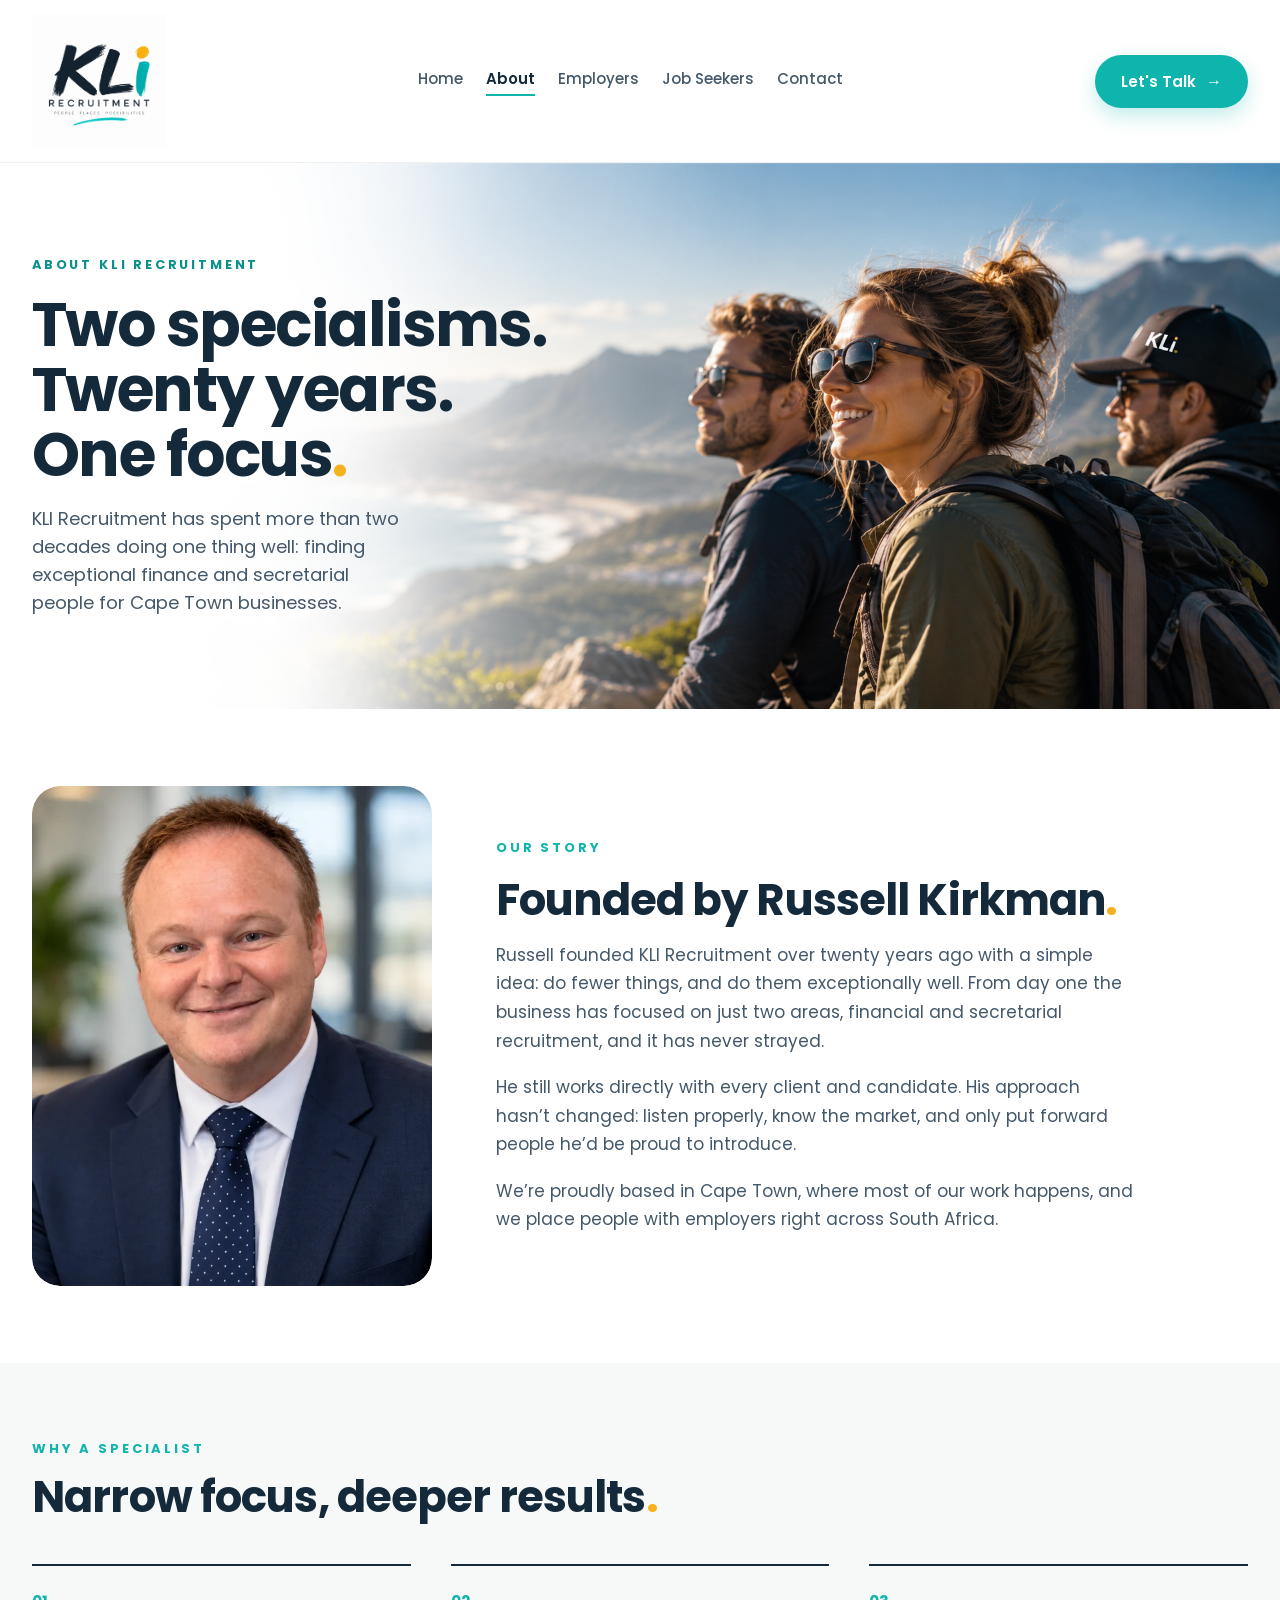
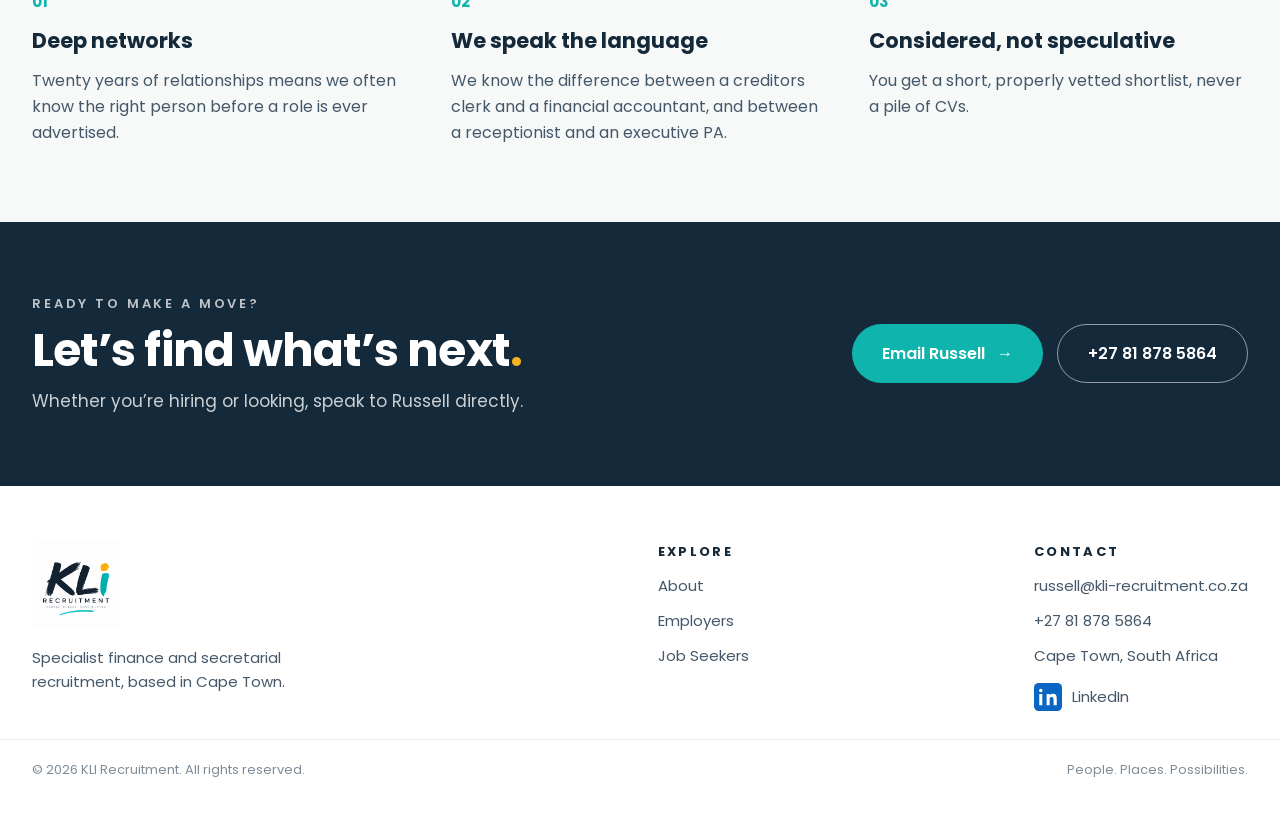
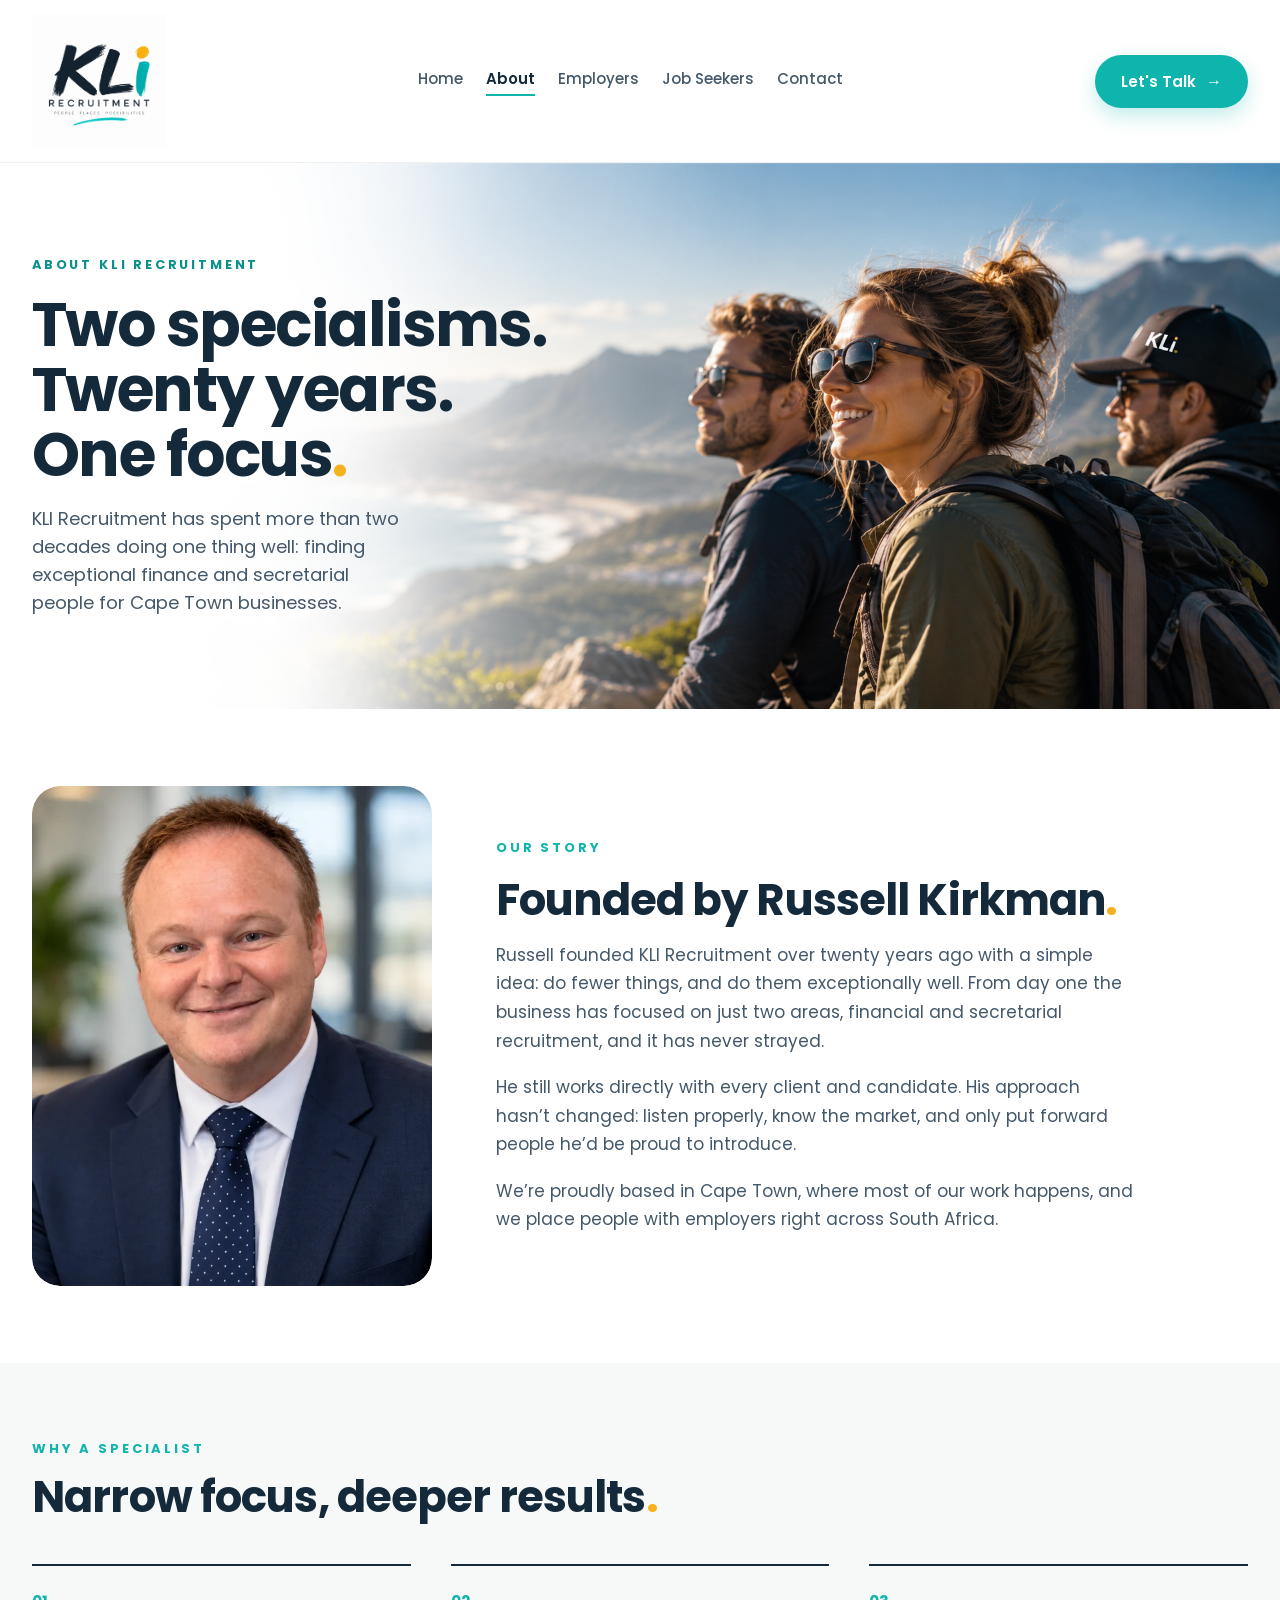
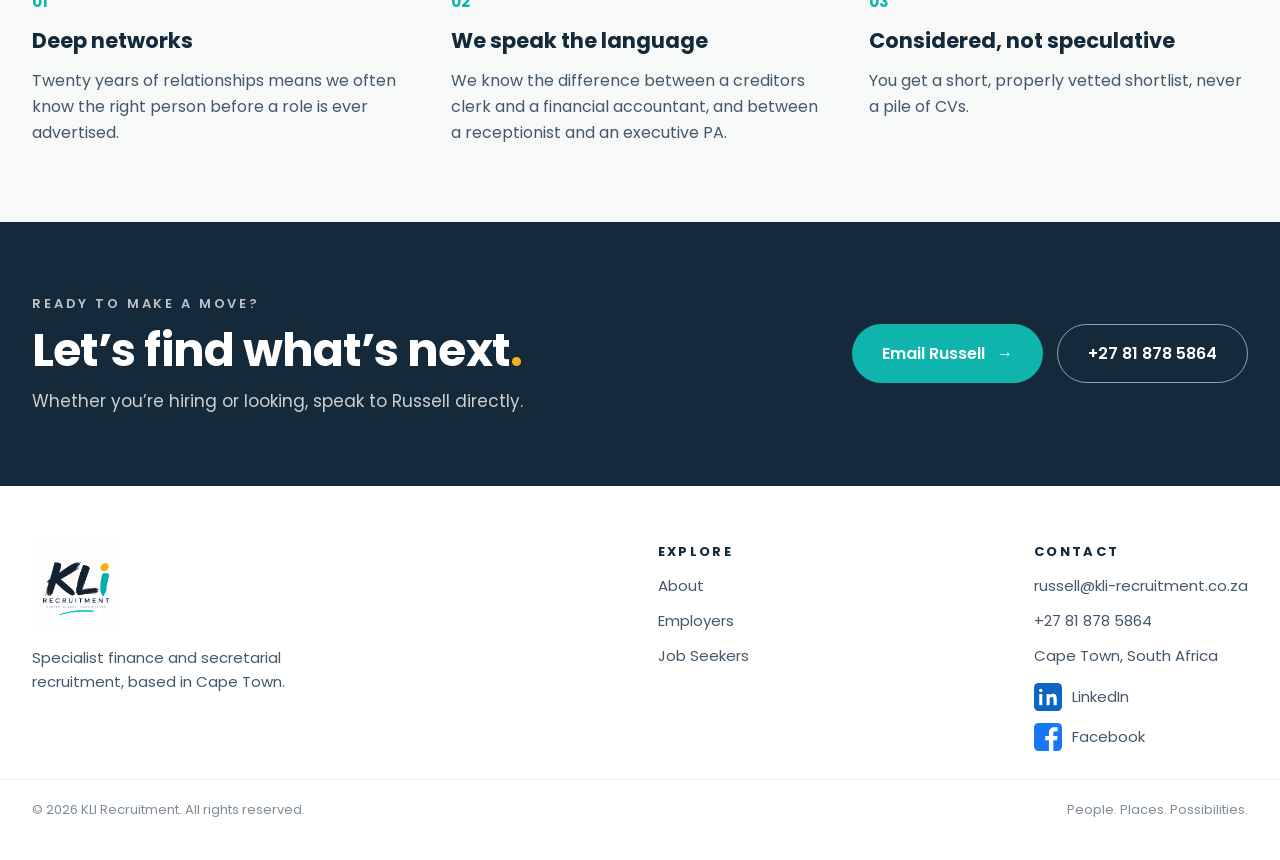
